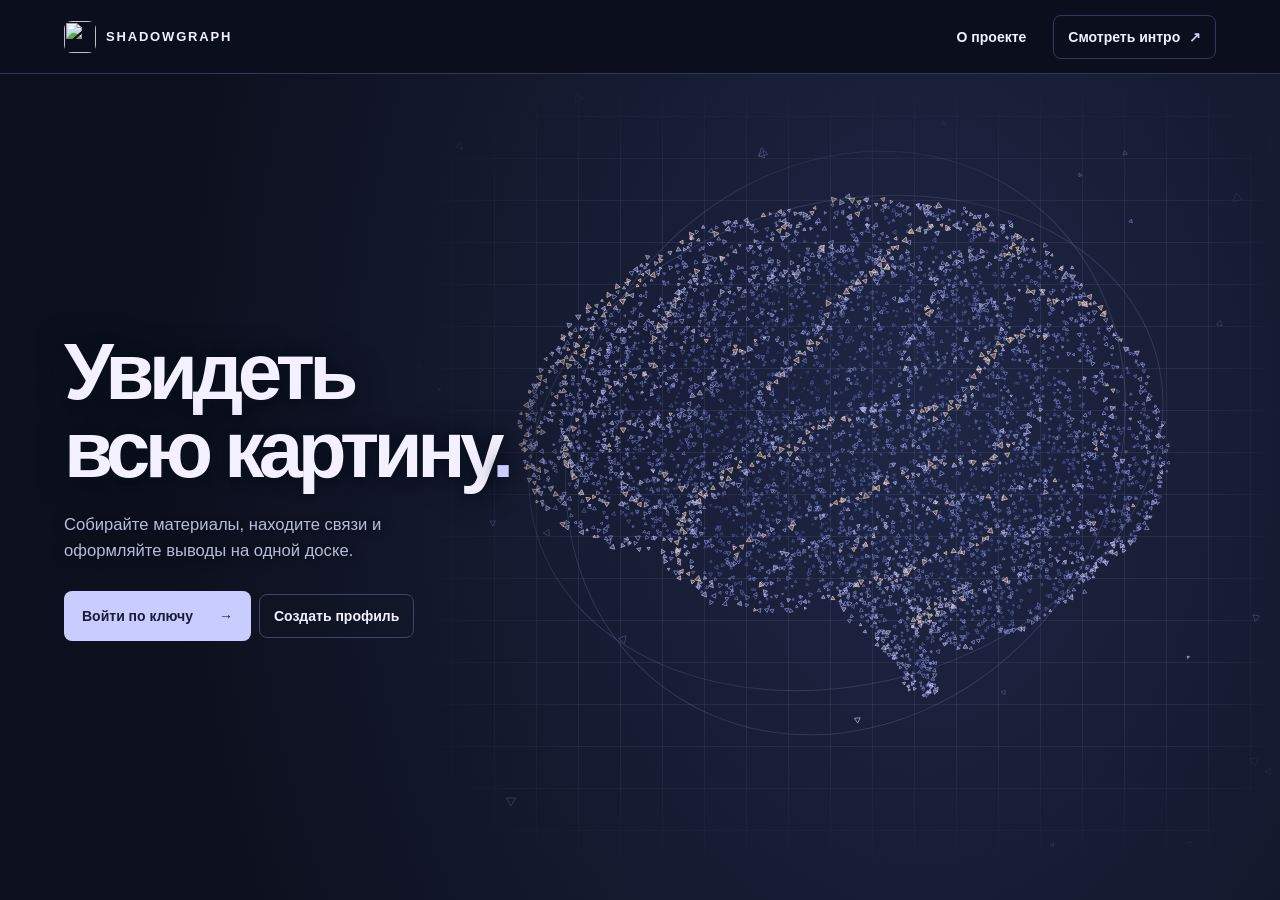
==== index.html @ a994e1e4 "Release SHADOWGRAPH 7.0.47" ====
<!doctype html>
<html lang="ru"><head><meta charset="utf-8"><meta name="viewport" content="width=device-width,initial-scale=1"><meta name="theme-color" content="#080b11"><title>SHADOWGRAPH — Investigation Workspace</title><meta name="description" content="Локальная визуальная OSINT-доска: файлы, граф связей и расследования без ИИ"><style>
500;600&family=Inter:wght@400;500;600;700;800&display=swap');
:root{color-scheme:dark;font-family:Inter,system-ui,sans-serif;background:#080b11;color:#e7ebf4}*{box-sizing:border-box}body{margin:0}button,input,textarea,select{font:inherit}button{cursor:pointer}button:disabled{opacity:.4;cursor:default}button:focus-visible,input:focus-visible,textarea:focus-visible{outline:2px solid #a985ff;outline-offset:2px}.app{height:100dvh;display:grid;grid-template-columns:254px minmax(0,1fr) 290px;grid-template-rows:66px minmax(0,1fr) 32px;overflow:hidden}.top{grid-column:1/-1;background:#0d111a;border-bottom:1px solid #222a3a;display:flex;align-items:center;padding:0 22px;gap:24px}.logo{display:flex;align-items:center;gap:10px;min-width:230px}.mark{width:31px;height:31px;border:1px solid #9768f1;border-radius:8px;display:grid;place-items:center;color:#b08aff;background:#231936;font-size:20px}.brand{font-size:15px;letter-spacing:.16em;font-weight:800}.subbrand{font:9px 'IBM Plex Mono';letter-spacing:.18em;color:#77869b}.topmid{display:flex;align-items:center;gap:12px;min-width:0;flex:1}.crumb{font:11px 'IBM Plex Mono';color:#7b899f}.casename{font-size:13px;font-weight:700;white-space:nowrap;overflow:hidden;text-overflow:ellipsis}.topright{display:flex;align-items:center;gap:8px}.tag{font:10px 'IBM Plex Mono';border:1px solid #2c3649;border-radius:4px;padding:6px 9px;color:#8797ad}.tag.live{color:#86e4ae;border-color:#275442;background:#10241c}.btn{background:#1b2130;border:1px solid #333d51;border-radius:7px;color:#dfe5f1;padding:9px 12px;font-weight:600;font-size:12px;display:inline-flex;gap:8px;align-items:center;justify-content:center}.btn:hover{background:#272f43}.btn.primary{background:#8058dc;border-color:#9d7af1;color:white}.btn.primary:hover{background:#9068ef}.btn.ghost{border-color:transparent;background:transparent;color:#90a0b7}.btn.danger{color:#f5969b}.sidebar,.inspector{background:#0e121b;overflow:auto;min-height:0}.sidebar{border-right:1px solid #222a3a}.inspector{border-left:1px solid #222a3a}.section{padding:20px 16px;border-bottom:1px solid #202736}.label{font:10px 'IBM Plex Mono';letter-spacing:.14em;color:#6e819a;margin-bottom:14px;display:flex;justify-content:space-between;align-items:center}.case-item{width:100%;text-align:left;background:#181d2a;border:1px solid #41406b;border-radius:8px;padding:12px;color:#e7e9f7}.case-item strong{display:block;font-size:12px;margin-bottom:7px}.muted{color:#7b899e;font-size:11px}.row{display:flex;align-items:center;gap:8px}.spread{justify-content:space-between}.sideact{width:100%;display:flex;align-items:center;gap:11px;padding:11px 10px;border:0;background:transparent;color:#a9b6c9;text-align:left;border-radius:7px;font-size:12px}.sideact:hover,.sideact.active{background:#1c2130;color:#e4ddff}.sideact .ico{font-size:16px;width:22px;text-align:center;color:#9b7ce5}.statgrid{display:grid;grid-template-columns:1fr 1fr;gap:9px}.stat{background:#161b26;border:1px solid #283144;border-radius:7px;padding:13px}.stat b{font:700 23px 'IBM Plex Mono';color:#e6e9fa}.stat span{display:block;font:10px 'IBM Plex Mono';color:#7c8da5;margin-top:4px}.footnote{font-size:11px;line-height:1.6;color:#687991}.workspace{position:relative;min-width:0;background:#090c13;overflow:hidden}.gridbg{position:absolute;inset:0;background:#090909;background-size:30px 30px;opacity:.64;pointer-events:none}.canvasbar{position:absolute;z-index:5;top:18px;left:18px;right:18px;display:flex;align-items:center;justify-content:space-between;pointer-events:none}.canvasbar>*{pointer-events:auto}.toolbar{display:flex;align-items:center;gap:5px;border:1px solid #343b50;border-radius:9px;background:#121722ee;padding:5px;box-shadow:0 8px 30px #0006}.tool{color:#a8b6cd;border:0;border-radius:6px;padding:8px 10px;background:transparent;font-size:12px}.tool.active,.tool:hover{background:#33264e;color:#cdafff}.canvas{position:absolute;inset:0;touch-action:none;cursor:grab}.canvas.dragging{cursor:grabbing}svg#graph{width:100%;height:100%;overflow:hidden;display:block}.edge{fill:none;stroke:#6f56b8;stroke-width:1.7;opacity:.78}.edge.selected{stroke:#d5b1ff;stroke-width:2.8}.edgehit{fill:none;stroke:transparent;stroke-width:17;cursor:pointer}.node rect.body{fill:#171d2b;stroke:#424f67;stroke-width:1.3}.node.selected rect.body{stroke:#ae82fa;stroke-width:2.4;filter:drop-shadow(0 0 9px #7545bb70)}.node{cursor:move}.node .nodetitle{font:600 12px Inter;fill:#ecf0fb}.node .nodedetail{font:10px 'IBM Plex Mono';fill:#8797ad}.node .type{font:9px 'IBM Plex Mono';fill:#c4a9ff;letter-spacing:.08em}.node .port{fill:#8b6ad0;stroke:#d1bcff;stroke-width:1.5;cursor:crosshair}.bottomtools{position:absolute;z-index:5;bottom:18px;left:18px;right:18px;display:flex;justify-content:space-between;align-items:center;pointer-events:none}.bottomtools>*{pointer-events:auto}.hint{border:1px solid #293246;background:#101622de;border-radius:6px;padding:10px 12px;font:10px 'IBM Plex Mono';color:#74869f}.inspecttitle{font-weight:700;font-size:14px;margin:0 0 5px}.field{margin:14px 0}.field label{display:block;font:10px 'IBM Plex Mono';color:#8495ad;text-transform:uppercase;letter-spacing:.08em;margin-bottom:7px}.input{width:100%;background:#141a26;border:1px solid #303a4e;border-radius:6px;padding:10px;color:#e1e8f7;font-size:12px;outline:none}.input:focus{border-color:#966de8}textarea.input{resize:vertical;min-height:92px}.inshead{padding:22px 18px;border-bottom:1px solid #242c3b}.insbody{padding:18px}.property{padding:11px 0;border-bottom:1px solid #222b3b;font-size:11px;display:flex;justify-content:space-between;gap:9px}.property span:first-child{color:#8192aa}.property span:last-child{text-align:right;color:#dce4f4;word-break:break-all}.preview{max-width:100%;max-height:210px;border-radius:8px;object-fit:contain;border:1px solid #38435a;margin-top:10px}.footer{grid-column:1/-1;background:#0c111a;border-top:1px solid #222a3a;padding:8px 17px;font:10px 'IBM Plex Mono';color:#697b94;display:flex;justify-content:space-between}.dot{display:inline-block;width:7px;height:7px;background:#54cc91;border-radius:50%;margin-right:8px}.modalbg{position:fixed;z-index:20;inset:0;background:#000a;display:grid;place-items:center;padding:20px}.modal{background:#111724;border:1px solid #414a63;border-radius:14px;width:min(520px,100%);max-height:90vh;overflow:auto;padding:25px;box-shadow:0 25px 90px #000b}.modal h2{margin:0 0 9px;font-size:20px}.modal p{font-size:12px;line-height:1.65;color:#98a9be}.modalactions{display:flex;justify-content:flex-end;gap:8px;margin-top:18px}.hidden{display:none!important}.uploadzone{border:1px dashed #69549b;border-radius:9px;padding:28px;text-align:center;background:#19172a;cursor:pointer}.uploadzone:hover{background:#241d3a}.uploadzone b{display:block;font-size:14px}.uploadzone small{display:block;margin-top:9px;color:#98a1b6}.toast{position:fixed;bottom:45px;left:50%;transform:translateX(-50%);z-index:30;background:#202d34;border:1px solid #3c695e;color:#d9fce9;padding:12px 20px;border-radius:8px;font-size:12px;box-shadow:0 10px 30px #0009}.emptyhint{position:absolute;top:50%;left:50%;transform:translate(-50%,-50%);text-align:center;color:#718199;pointer-events:none}.emptyhint strong{display:block;color:#c8d2e3;font-size:18px;margin-bottom:9px}.emptyhint p{font-size:12px;line-height:1.7}.filelist{display:flex;flex-direction:column;gap:6px;margin-top:8px}.filechip{font:10px 'IBM Plex Mono';color:#a5b4c8;padding:8px;background:#161c28;border:1px solid #2b3446;border-radius:5px;overflow:hidden;text-overflow:ellipsis;white-space:nowrap}.divider{height:1px;background:#293144;margin:17px 0}@media(max-width:1120px){.app{grid-template-columns:208px minmax(0,1fr) 250px}.logo{min-width:180px}.top{gap:9px;padding:0 12px}.tag{display:none}}@media(max-width:790px){.app{grid-template-columns:0 minmax(0,1fr);grid-template-rows:58px minmax(0,1fr) 28px}.sidebar{display:none}.inspector{position:absolute;z-index:9;right:0;top:58px;bottom:28px;width:min(315px,87vw);box-shadow:-10px 0 35px #0008}.inspector.collapsed{display:none}.logo{min-width:auto}.subbrand,.crumb{display:none}.brand{font-size:12px}.topright .btn:not(.primary){display:none}.canvasbar{top:9px;left:9px;right:9px}.tool{padding:7px}.hint{display:none}}

:root{font-family:Inter,'Segoe UI',sans-serif;background:#0b0e14}.app{grid-template-columns:242px minmax(0,1fr) 290px;grid-template-rows:76px minmax(0,1fr) 32px}.top{background:#10141d;padding:0 20px}.mark{background:#090909;color:white;border:0;width:37px;height:37px}.brand{letter-spacing:.12em;font-size:14px}.subbrand{font-size:8px;margin-top:5px}.logo{min-width:222px}.topmid{flex-wrap:wrap;gap:6px 12px}.crumb{display:none}.casename{max-width:240px}.search{max-width:220px;margin-left:auto;background:#0b0e16!important;border-radius:9px!important}.sidebar,.inspector{background:#10141d}.section{padding:19px 16px}.case-item{background:#090909;border-color:#4c3c6c;padding:15px 12px}.sideact{padding:12px 10px}.sideact.active{border-left:2px solid #ac89fa;background:#231e35}.label{font-size:9px;letter-spacing:.12em;color:#919eb4}.stat{background:#151b26;border-color:#283042}.stat b{font-size:24px}.stat span{font-size:9px}.btn{border-radius:8px;min-height:36px}.btn.primary{background:#9871ee;border-color:#ae8bf6;color:#100b1b}.btn.primary:hover{background:#b18afb}.gridbg{background:#090909;background-size:24px 24px}.workspace{background:#090909}.toolbar{border-color:#343647;background:#131824f5;border-radius:10px}.canvasbar{top:20px}.canvasbar>.toolbar:last-child{display:none}.node rect.body{fill:#171e2b;stroke-width:1.5}.node.selected rect.body{fill:#262038;stroke-width:3!important}.inshead{padding-top:24px}.insbody h3{font-size:17px;line-height:1.5;margin:9px 0}.footnote{color:#98a6ba;line-height:1.8}.input{background:#151b27;padding:11px;border-radius:8px}.modal{width:min(650px,100%);padding:28px;border-color:#454059;background:#090909}.modal h2{font-size:25px;letter-spacing:-.03em}.eyebrow{font:10px 'IBM Plex Mono',monospace;letter-spacing:.15em;color:#b294ef;margin-bottom:12px}.uploadzone{width:100%;color:#e8e2ff}.queueitem{display:flex;gap:12px;align-items:center;padding:12px;background:#171e2b;border:1px solid #30384b;border-radius:8px;margin-top:8px;font-size:12px}.queueitem>div{flex:1;min-width:0}.queueitem b{display:block;overflow:hidden;text-overflow:ellipsis;white-space:nowrap}.queueitem small{display:block;color:#8e9db3;margin-top:6px}.queueitem label{white-space:nowrap;font-size:11px}.checkline{display:flex;align-items:center;gap:10px;font-size:12px;color:#c2cbdb;padding:10px 0;line-height:1.5;overflow-wrap:anywhere}input[type=checkbox]{accent-color:#a17aed;width:16px;height:16px;flex-shrink:0}input[type=color]{width:100%;height:36px;background:#161b28;border:1px solid #394356;border-radius:6px;cursor:pointer}.sourcepreview{font:11px/1.7 monospace;white-space:pre-wrap;overflow-wrap:anywhere;max-height:240px;overflow:auto;background:#0c1018;padding:12px;border-radius:7px;color:#9eafc8}.hint{font-size:9px}.tag.live{font-size:8px}.emptyhint strong{font-size:23px;letter-spacing:-.04em}.emptyhint p{font-size:13px;line-height:1.9}.footer{font-size:9px}.toast{max-width:90vw}.modalbg{backdrop-filter:blur(5px)}
@media(max-width:1250px){.app{grid-template-columns:210px minmax(0,1fr) 250px}.logo{min-width:195px}.search{max-width:170px}.canvasbar .tool{font-size:11px;padding:8px}.top{gap:12px}}
@media(max-width:1000px){.app{grid-template-columns:185px minmax(0,1fr) 235px}.search{max-width:145px}.topmid .casename{display:none}.logo{min-width:170px}.topright{gap:4px}.canvasbar .toolbar{flex-wrap:wrap;max-width:100%}.canvasbar .tool{font-size:10px;padding:7px}.hint{display:none}}
@media(max-width:790px){.app{grid-template-columns:0 minmax(0,1fr);grid-template-rows:66px minmax(0,1fr) 28px}.inspector{top:66px}.logo{min-width:0}.search{max-width:140px}.topmid{justify-content:flex-end}.brand{font-size:11px}.top{padding:0 10px;gap:8px}.mark{display:none}.topright .btn.primary{font-size:10px;padding:8px}.canvasbar{left:10px;right:10px;top:12px}.inspector:not(.collapsed){max-width:250px}.modal{padding:22px}.tag.live{display:none}}
.workspace{grid-column:2;grid-row:2}.mobile-settings{display:none}
#groupLayer rect{pointer-events:none}.node .nodetitle{letter-spacing:0}.node.selected rect.body{filter:drop-shadow(0 0 10px #8d6cdb55)}.edge{stroke-linejoin:round;stroke-linecap:round}.node:hover rect.body{stroke-width:2.1}.canvasbar .toolbar{box-shadow:0 6px 24px #0004}
.layout-choices{display:grid;grid-template-columns:1fr 1fr;gap:14px;margin:22px 0}.layout-choice{position:relative;display:flex;flex-direction:column;gap:10px;padding:17px;border:1px solid #3b4057;background:#161d2a;border-radius:12px;cursor:pointer}.layout-choice:has(input:checked){border-color:#b497f4;background:#252035;box-shadow:0 0 0 1px #9e77e9}.layout-choice input{position:absolute;right:12px;top:12px;accent-color:#ae8eef}.layout-choice b{font-size:13px}.layout-choice small{font-size:11px;line-height:1.6;color:#9cabc2}.layout-mini{display:grid;grid-template-columns:1fr 1fr;gap:10px;height:85px;padding:12px;max-width:160px}.layout-mini.boxed{border:1px solid #71638a;border-radius:10px;background:#182436}.layout-mini i{border:1px solid #967fba;border-left:3px solid #9b81df;background:#282840;border-radius:4px}.edgehit{stroke-width:10!important}.node rect.body{filter:drop-shadow(0 4px 6px #0003)}@media(max-width:480px){.layout-choices{grid-template-columns:1fr}.layout-mini{height:62px}}
.routing-status{font-size:10px;color:#8d9ab0;padding:5px;white-space:nowrap}.routing-status:empty{display:none}
.edge-palette{display:flex;gap:10px;margin:16px 0}.edge-palette button{width:34px;height:34px;background:var(--edge-color);border:2px solid #d9e0fa55;border-radius:50%}.identity-panel{padding:14px;background:#171d2b;border:1px solid #344055;border-radius:9px;margin-bottom:18px}.identity-panel b{font-size:15px;color:#dbd0ff}.identity-panel .label{margin-bottom:12px}
.inspector.collapsed{display:none}.app:has(.inspector.collapsed){grid-template-columns:242px minmax(0,1fr) 0}.app.graph-expanded{grid-template-columns:0 minmax(0,1fr) 0}.graph-expanded .sidebar{display:none}.graph-expanded .inspector:not(.collapsed){position:absolute;right:0;top:76px;bottom:32px;width:290px;z-index:9;box-shadow:-10px 0 30px #0006}
.app.graph-expanded:has(.inspector.collapsed){grid-template-columns:0 minmax(0,1fr) 0}
@media(max-width:1250px){.app:has(.inspector.collapsed){grid-template-columns:210px minmax(0,1fr) 0}.app.graph-expanded{grid-template-columns:0 minmax(0,1fr) 0}}
@media(max-width:1199px){.app{grid-template-columns:185px minmax(0,1fr) 0}.app:has(.inspector.collapsed){grid-template-columns:185px minmax(0,1fr) 0}.inspector:not(.collapsed){position:absolute;right:0;top:76px;bottom:32px;width:290px;z-index:9;box-shadow:-10px 0 30px #0006}.app.graph-expanded{grid-template-columns:0 minmax(0,1fr) 0}}
@media(max-width:790px){.app,.app:has(.inspector.collapsed){grid-template-columns:0 minmax(0,1fr) 0}.inspector:not(.collapsed),.graph-expanded .inspector:not(.collapsed){top:66px;bottom:28px;width:270px}}
.theme-presets{display:grid;grid-template-columns:repeat(4,1fr);gap:10px;margin:20px 0}.theme-swatch{border:1px solid #42445b;background:#1a2030;color:#dfe7f7;border-radius:8px;padding:10px 6px;font-size:11px}.theme-swatch i{display:block;height:46px;background:var(--swatch);border:1px solid #6e7893;border-radius:5px;margin-bottom:10px}.advanced-menu{display:grid;grid-template-columns:1fr 1fr;gap:10px;margin-top:20px}.advanced-menu .tool{text-align:left;background:#202536;border:1px solid #413652;padding:16px}.advanced-menu .tool:hover{background:#322746}@media(max-width:480px){.theme-presets{grid-template-columns:1fr 1fr}}
.history-entry{border:1px solid #363e50;background:#151b28;border-radius:9px;padding:14px;margin:10px 0;font-size:12px}.history-entry small{display:block;color:#95a4bb;margin:8px 0 12px}.duplicate-row{width:100%;background:#191d2d;border:1px solid #40374f;border-radius:8px;text-align:left;color:#e9e2fb;padding:14px;margin:5px 0}.duplicate-row small{display:block;color:#b49ed2;margin-top:8px}.ocr-text{min-height:150px!important}.modal ol{font-size:12px;line-height:1.9}.modal select+select{margin-top:10px}.canvasbar .toolbar{max-height:28vh;overflow:auto}
.layout-select{background:#191d2b;border:1px solid #403950;border-radius:6px;color:#c6b4e8;font-size:11px;padding:7px;max-width:170px}.canvasbar>.toolbar{max-width:100%;gap:3px}.canvasbar{align-items:flex-start}.canvasbar .tool{min-height:30px}@media(max-width:790px){.layout-select{font-size:10px;padding:5px;max-width:145px}}
.analysis-counts{display:flex;flex-wrap:wrap;gap:8px;margin:15px 0}.analysis-counts span{font-size:10px;padding:9px 11px;background:#211e33;border:1px solid #423653;border-radius:6px;color:#bdaddc}.analysis-counts b{color:#e9e0ff;margin-left:6px}
.canvasbar .toolbar{flex-wrap:wrap;max-width:100%}.tool.clear-all{color:#f4a3aa}.tool[hidden]{display:none}.evidence{background:#141b28;border:1px solid #30394b;border-radius:8px;padding:12px;margin:10px 0;font-size:11px;overflow-wrap:anywhere}.evidence small{display:block;line-height:1.8;color:#8d9fb9;margin-top:6px}.evidence blockquote{margin:9px 0 0;padding-left:9px;border-left:2px solid #9670d6;white-space:pre-wrap;color:#c2cede}.evidence-list .label{margin-top:16px}
@media(max-width:790px){.mobile-settings{display:inline-block}.canvasbar{z-index:10;pointer-events:none}.canvasbar .toolbar{max-width:100%}.topright #exportBtn{display:inline-flex!important;font-size:0;padding:8px}.topright #exportBtn:after{content:'↧';font-size:17px}.search{max-width:100px}.topmid{flex:1}.inspector{padding-top:65px}.canvasbar .tool{font-size:10px;padding:6px}.inspector.collapsed{display:none}}
@media(max-width:480px){.search{max-width:85px}.topright .btn.primary{max-width:100px}.footer span:last-child{max-width:45%;overflow:hidden;white-space:nowrap}.queueitem{gap:7px;padding:9px}}

.app.entry-locked{visibility:hidden;pointer-events:none}#entryRoot{position:fixed;inset:0;z-index:1000;overflow:auto;background:#fff;color:#0a0a0c;font-family:Inter,Arial,sans-serif}#entryRoot button,#entryRoot input{font:inherit}#entryRoot button{cursor:pointer}#entryRoot button:focus-visible,#entryRoot input:focus-visible{outline:2px solid #536b8d;outline-offset:4px}#entryRoot button:disabled{cursor:default;opacity:.45}.cinematic-intro{height:100dvh;min-height:530px;position:relative;overflow:hidden;background:#0a0a0c}.intro-video{position:absolute;inset:0;width:100%;height:100%;object-fit:cover;filter:grayscale(.6) contrast(1.25)}.intro-mask{position:absolute;inset:0;width:100%;height:100%}.intro-letter{font-family:SGStencil,'Arial Black',sans-serif;font-size:280px;letter-spacing:-13px}.intro-letter.second{font-size:315px;letter-spacing:-10px}.intro-topline,.intro-bottom,.intro-caption{position:absolute;left:3vw;right:3vw;display:flex;justify-content:space-between;color:#0a0a0c;z-index:2}.intro-topline{top:28px;padding-bottom:15px;border-bottom:1px solid #0a0a0c;font:10px monospace;letter-spacing:.1em}.intro-caption{bottom:100px;align-items:end;font-size:12px;font-weight:600;line-height:1.6}.intro-caption button{border:0;border-bottom:1px solid #0a0a0c;background:#fff;padding:6px 0;font-size:12px}.intro-bottom{bottom:30px;font:10px monospace;letter-spacing:.1em}.intro-progress{position:absolute;bottom:0;height:4px;left:0;right:0;background:#e6e6e6}.intro-progress i{display:block;width:100%;height:100%;background:#0a0a0c;transform:scaleX(0);transform-origin:left}.access-page{min-height:100dvh;display:flex;flex-direction:column;padding:0 4vw}.access-header{display:flex;align-items:center;justify-content:space-between;gap:20px;padding:26px 0;border-bottom:1px solid #0a0a0c}.access-header strong{font-size:20px;letter-spacing:-.04em}.access-header span,.access-header button{font:10px monospace;letter-spacing:.08em}.access-header button{border:0;background:transparent;padding:10px}.access-body{display:grid;grid-template-columns:minmax(0,1.15fr) minmax(360px,.85fr);gap:7vw;flex:1;padding:55px 0}.access-kicker{font:10px/1.5 monospace;letter-spacing:.12em;margin:0 0 22px}.access-manifesto h1{font-size:clamp(60px,6.5vw,108px);font-weight:800;line-height:.98;letter-spacing:-.065em;margin:15px 0 35px}.access-manifesto h1 span{color:#818186}.access-film{position:relative;width:100%;height:165px;overflow:hidden;background:#0a0a0c}.access-film video{width:100%;height:100%;object-fit:cover;filter:grayscale(1);opacity:.85}.access-film span{position:absolute;bottom:14px;left:16px;color:white;font:9px monospace;letter-spacing:.13em}.access-form-area{max-width:440px;padding:0 0 0 1vw}.access-tabs{display:flex;border-bottom:1px solid #d6d6d7;margin-bottom:35px;gap:30px}.access-tabs button{border:0;background:none;font-size:12px;padding:10px 0 16px;color:#85858a}.access-tabs .active{color:#0a0a0c;border-bottom:2px solid #0a0a0c;font-weight:700}.access-form-area h2{font-size:35px;line-height:1.1;letter-spacing:-.055em;margin:12px 0 18px}.access-description{font-size:13px;line-height:1.75;color:#66666e;margin-bottom:25px}.access-form-area label,.key-created>label{font-size:11px;display:block;font-weight:600}.access-form-area input,.key-created>label input{display:block;width:100%;border:0;border-bottom:1px solid #9a9aa0;background:#f5f5f5;border-radius:0;color:#0a0a0c;padding:15px 12px;margin:10px 0 12px;font-size:12px;outline:none}.access-primary{display:block;width:100%;background:#0a0a0c;border:1px solid #0a0a0c;color:white;padding:17px 14px;font-size:12px;text-align:left;font-weight:600}.access-error{font-size:12px;line-height:1.6;color:#a52121;min-height:24px;margin:6px 0 12px}.access-divider{border-top:1px solid #dedede;margin:29px 0 20px;position:relative;text-align:center}.access-divider span{position:relative;top:-9px;background:white;padding:0 12px;font-size:10px;color:#8b8b92}.access-providers{display:grid;grid-template-columns:repeat(3,1fr);gap:8px}.access-providers button{display:flex;flex-direction:column;align-items:start;gap:8px;background:white;border:1px solid #d5d5d8;padding:13px 11px;font-size:11px;color:#222}.access-providers b{font-size:19px}.access-providers small{font-size:9px;color:#909099}.access-provider-note,.access-local-note{font-size:10px;line-height:1.8;color:#8a8a92;margin-top:15px}.access-local-note{padding-top:18px;border-top:1px solid #ddd}.access-footer{display:flex;justify-content:space-between;padding:20px 0;border-top:1px solid #0a0a0c;font:9px monospace;letter-spacing:.1em}.key-created{max-width:620px;margin:9vh auto;padding:25px}.key-created h1{font-size:58px;line-height:1.04;letter-spacing:-.065em;margin:20px 0 25px}.key-created>p{font-size:13px;line-height:1.8;color:#72727a}.key-created>label{margin-top:24px}.key-created>label input{font:12px monospace}.key-actions{display:flex;gap:15px;margin:20px 0}.key-actions button{background:white;border:1px solid #aaa;padding:10px 15px;font-size:11px}.key-created .saved-key-confirm{display:flex;align-items:center;gap:10px;margin:24px 0;font-weight:400;font-size:12px}.key-created .saved-key-confirm input{width:16px;height:16px;margin:0;accent-color:#0a0a0c}@media(max-width:900px){.access-header span{display:none}.access-body{gap:35px;grid-template-columns:1fr 1fr}.access-manifesto h1{font-size:65px}.access-film{height:140px}.access-form-area{min-width:0}}@media(max-width:680px){.access-page{padding:0 6vw}.access-header strong{font-size:17px}.access-header{padding:20px 0}.access-body{display:block;padding:28px 0}.access-manifesto .access-kicker{margin-bottom:10px}.access-manifesto h1{font-size:44px;margin:0 0 25px}.access-film{height:95px;margin-bottom:30px}.access-manifesto h1 br{display:none}.access-manifesto h1{line-height:1.06}.access-form-area{max-width:none;padding:0}.access-form-area h2{font-size:31px}.access-tabs{margin-bottom:23px}.access-footer span:last-child{display:none}.intro-topline{font-size:8px}.intro-topline span:last-child{display:none}.intro-caption{font-size:10px}.intro-bottom{font-size:8px}.intro-mask{width:150%;max-width:none;left:-25%}.key-created{margin-top:3vh}.key-created h1{font-size:43px}}@media(prefers-reduced-motion:reduce){.intro-video,.access-film video{display:none}}

#entryRoot button{color:inherit}#entryRoot .access-primary{color:#fff}

@media(max-width:680px){.access-manifesto h1 br{display:initial}.access-manifesto h1{font-size:42px;line-height:1.08}}

@media(max-width:680px){.intro-mask{width:100%;left:0}}
.topright .logout-button{display:inline-flex!important;color:#dce5f2;white-space:nowrap;border-color:#495269}.topright .logout-button:hover{border-color:#a78bfa;background:#272338}@media(max-width:790px){.topright .logout-button{padding:8px;font-size:11px}.topright #uploadTop{font-size:0!important;width:36px;padding:8px}.topright #uploadTop:after{content:'＋';font-size:18px}.topmid .search{max-width:70px}}
@media(max-width:790px){.inspector:not(.collapsed){z-index:15}}
@media(max-width:790px){.app .inspector:not(.collapsed){z-index:15}}

.chatgpt-signin{display:block;margin:12px 0 22px;color:#111;font-size:12px;text-underline-offset:4px}

</style><link rel="icon" type="image/svg+xml" sizes="any" href="./favicon.svg?v=5.9"><link rel="icon" type="image/png" sizes="32x32" href="./favicon-32.png?v=5.9"><link rel="icon" type="image/png" sizes="16x16" href="./favicon-16.png?v=5.9"><link rel="shortcut icon" href="./favicon.ico?v=5.9"><link rel="apple-touch-icon" sizes="180x180" href="./apple-touch-icon.png?v=5.9"><link rel="manifest" href="./site.webmanifest?v=5.9"><meta name="application-name" content="SHADOWGRAPH"><meta name="referrer" content="no-referrer"><meta http-equiv="Content-Security-Policy" content="default-src 'self' data: blob:; script-src 'self' 'sha256-cvScKeyup0pOeaKS90ZWgl177fAzXdX7RMbRzuIWYp8=' 'wasm-unsafe-eval'; style-src 'self' 'unsafe-inline'; img-src 'self' data: blob: https://tiles.openfreemap.org; media-src 'self' data: blob:; connect-src 'self' data: blob: https://tiles.openfreemap.org; worker-src 'self' blob:; object-src 'none'; base-uri 'self'; form-action 'self'; frame-src 'none'"><style>@font-face{font-family:Inter;src:url('./public/vendor/report/NotoSans-Regular.ttf') format('truetype');font-weight:100 500;font-display:swap}@font-face{font-family:Inter;src:url('./public/vendor/report/NotoSans-Bold.ttf') format('truetype');font-weight:600 900;font-display:swap}
:root{--sg-accent67:#a995e8;--sg-bg67:#09090b;--sg-surface67:#111114;--sg-raised67:#17171c;--sg-border67:#2b2b32;--sg-text67:#eeedf2;--sg-muted67:#96949f}
.app .label,.app .footer,.app .hint,.app .subbrand,.app .filechip,.app text.type{font-family:ui-monospace,Consolas,monospace!important}.app .top #logoutTop{display:none!important}
body[data-theme67=graphite]{--sg-bg67:#151619;--sg-surface67:#1b1c20;--sg-raised67:#222329;--sg-border67:#35363e}
body.home67 .app,body.home67 #panelDock65{display:none!important}
#homeRoot67[hidden]{display:none!important}
#homeRoot67{position:fixed;inset:0;z-index:12;display:grid;grid-template-columns:222px minmax(0,1fr);background:var(--sg-bg67);color:var(--sg-text67);font:13px Inter,system-ui,-apple-system,BlinkMacSystemFont,"Segoe UI",sans-serif;overflow:hidden}
#homeRoot67 button,.sg-settings-wrap67 button{font-family:inherit;cursor:pointer}
#homeRoot67 button:focus-visible,.sg-settings-wrap67 button:focus-visible,.sg-popover67 button:focus-visible{outline:2px solid var(--sg-accent67);outline-offset:3px}
.sg-home-side67{display:flex;flex-direction:column;border-right:1px solid var(--sg-border67);background:#070709;min-height:0}
.sg-home-brand67{display:flex;gap:11px;align-items:center;min-height:82px;padding:18px 20px;border:0;border-bottom:1px solid #232329;background:none;text-align:left;color:#fff}
.sg-home-brand67 img{width:35px;height:35px;border-radius:9px}.sg-home-brand67 b{font-size:12px;letter-spacing:1.2px}.sg-home-brand67 small{display:block;color:#777682;font-size:7px;letter-spacing:1.7px;margin-top:6px}
.sg-home-side67 nav{padding:24px 13px;display:flex;flex-direction:column;gap:6px;overflow:auto}
.sg-home-side67 nav>button{display:flex;align-items:center;gap:13px;padding:13px 14px;min-height:44px;border:1px solid transparent;border-radius:9px;background:none;color:#a6a3af;text-align:left;font-size:12px}
.sg-home-side67 nav>button>span{font-size:18px;width:20px;color:#96909f}.sg-home-side67 nav>button.active{background:color-mix(in srgb,var(--sg-accent67) 14%,#101014);color:#eee8ff;border-color:color-mix(in srgb,var(--sg-accent67) 28%,#15151a)}
.sg-home-side67 nav>button:hover{background:#18181e;color:#fff}.sg-home-side67 nav>button.active>span{color:var(--sg-accent67)}.sg-nav-divider67{height:1px;background:#24242b;margin:14px 5px}
.sg-home-side-bottom67{margin-top:auto;padding:14px;border-top:1px solid #232329}.sg-home-side-bottom67 .sg-user67{width:100%;background:#151519;border:1px solid #24242a;padding:11px;text-align:left}.sg-home-side-bottom67 .sg-user67 span small{display:block;color:#7b7887;font-size:10px;margin-top:4px}
.sg-home-main67{min-width:0;min-height:0;display:flex;flex-direction:column}.sg-home-top67{height:82px;min-height:82px;padding:16px 34px;display:flex;align-items:center;justify-content:space-between;gap:24px;border-bottom:1px solid var(--sg-border67);background:var(--sg-bg67)}
.sg-search67{display:flex;align-items:center;gap:10px;max-width:460px;width:43%;padding:11px 14px;border:1px solid var(--sg-border67);border-radius:9px;color:#86828e;background:var(--sg-surface67)}.sg-search67>span{font-size:22px;line-height:18px}.sg-search67 input{min-width:0;width:100%;border:0;background:none;color:#eceaf2;font-size:12px;outline:none}
.sg-user67{display:inline-flex;gap:10px;align-items:center;color:#e8e5ef;background:transparent;border:1px solid transparent;border-radius:9px;padding:6px 9px;font-size:12px;max-width:230px}.sg-user67>span:not(.sg-avatar67){overflow:hidden;text-overflow:ellipsis;white-space:nowrap}.sg-user67>i{font-style:normal;color:#86818e;margin-left:6px}.sg-user67:hover{background:#202025;border-color:#39363f}
.sg-avatar67{width:32px;height:32px;min-width:32px;border-radius:50%;display:inline-flex;align-items:center;justify-content:center;background:color-mix(in srgb,var(--sg-accent67) 27%,#23212a);border:1px solid color-mix(in srgb,var(--sg-accent67) 45%,#34313d);color:#f4f1ff;font-size:11px;font-weight:700;letter-spacing:.4px;object-fit:cover}.sg-avatar67.large{width:73px;height:73px;font-size:22px;border-radius:18px}
.sg-home-content67{padding:38px 38px 70px;overflow:auto;flex:1;scrollbar-color:#37353f transparent}.sg-title67{display:flex;align-items:center;justify-content:space-between;gap:26px;margin-bottom:28px}.sg-title67 h1{font-size:clamp(25px,2.5vw,35px);letter-spacing:-1.1px;margin:9px 0 10px;font-weight:650;line-height:1.2}.sg-title67 p{color:#9c98a6;font-size:12px;line-height:1.7;margin:0}.sg-kicker67{font-size:8px;letter-spacing:1.8px;color:var(--sg-accent67);font-weight:600}
#homeRoot67 .btn,.sg-settings-wrap67 .btn,.sg-create-modal67 .btn{font-size:12px;min-height:39px;padding:10px 15px;border-radius:8px;border:1px solid #3b3743;background:#1c1a22;color:#e4dfeb;white-space:nowrap}#homeRoot67 .btn.primary,.sg-settings-wrap67 .btn.primary,.sg-create-modal67 .btn.primary{background:var(--sg-accent67);border-color:var(--sg-accent67);color:#16111e;font-weight:650}#homeRoot67 .btn:hover,.sg-settings-wrap67 .btn:hover{filter:brightness(1.14)}
.sg-welcome67{position:relative;display:flex;align-items:center;justify-content:space-between;min-height:205px;padding:32px 35px;border:1px solid #34303d;background:var(--sg-surface67);border-radius:14px;margin:12px 0 24px;overflow:hidden}.sg-welcome67>div{position:relative;z-index:1;max-width:620px;padding-right:180px}.sg-welcome67 h2{font-size:26px;letter-spacing:-.7px;line-height:1.25;margin:14px 0 10px}.sg-welcome67 p{color:#a6a0b0;line-height:1.8;max-width:550px;font-size:12px}.sg-link67{border:0;background:none;padding:12px 0 0;color:var(--sg-accent67);font-size:12px}.sg-mascot67{width:205px;height:205px;object-fit:contain;position:absolute;right:36px;bottom:-4px;animation:watcherFloat67 6s ease-in-out infinite}
.sg-stats67{display:grid;grid-template-columns:repeat(4,minmax(0,1fr));border:1px solid var(--sg-border67);border-radius:12px;overflow:hidden;margin:0 0 34px;background:var(--sg-surface67)}.sg-stats67>div{padding:23px 26px;border-right:1px solid var(--sg-border67)}.sg-stats67>div:last-child{border:0}.sg-stats67 b{font-size:26px;font-weight:600;display:block;line-height:1.1}.sg-stats67 span{font-size:10px;color:#96919f;display:block;margin-top:9px}.sg-stats67 b>span{font:inherit;color:inherit;margin:0}
.sg-section-title67{display:flex;justify-content:space-between;align-items:center;margin:0 0 18px;gap:15px}.sg-section-title67 h2{font-size:15px;font-weight:600;margin:0}.sg-section-title67 select{width:auto;min-width:160px;max-width:220px;font-size:11px;padding:8px 10px}
.sg-project-grid67{display:grid;grid-template-columns:repeat(3,minmax(0,1fr));gap:20px}.sg-project67{position:relative;border:1px solid #2c2933;border-radius:12px;background:var(--sg-surface67);overflow:hidden;transition:border-color .18s,transform .18s}.sg-project67:hover{border-color:#655674;transform:translateY(-2px)}.sg-project-open67{display:block;width:100%;border:0;padding:0;text-align:left;color:#eee;background:none}.sg-preview67{height:157px;border-bottom:1px solid #25232c;background:#0b0b0e;display:flex;align-items:center;justify-content:center;overflow:hidden}.sg-preview67 svg{width:100%;height:100%;max-width:360px}.sg-project-info67{padding:20px}.sg-project-kind67{font-size:7px;color:#7b7486;letter-spacing:1.7px}.sg-project-info67 h3{font-size:14px;font-weight:600;margin:10px 0 15px;overflow:hidden;text-overflow:ellipsis;white-space:nowrap}.sg-project-info67>small{display:block;font-size:9px;color:#76717e;margin-top:22px}.sg-project-counts67{display:flex;gap:16px;flex-wrap:wrap;color:#a6a0af;font-size:10px}
.sg-project-menu67{position:absolute;top:10px;right:10px;border:1px solid #33303a;border-radius:7px;background:#121116e8;color:#c6c0d0;min-width:29px;height:29px;line-height:13px;font-size:21px}.sg-favorite67{position:absolute;top:16px;left:15px;color:#c2aedf;font-size:12px}.sg-thumb-empty67{text-align:center;color:#5b5565}.sg-thumb-empty67>span{display:block;width:30px;height:30px;line-height:27px;border:1px dashed #37303f;border-radius:7px;margin:0 auto 10px;font-size:21px}.sg-thumb-empty67>small{font-size:9px}
.sg-create-tile67{display:flex;flex-direction:column;align-items:center;justify-content:center;gap:13px;min-height:274px;border:1px dashed #3b3448;border-radius:12px;color:#cfc6dd;background:#100e15}.sg-create-tile67:hover{border-color:var(--sg-accent67);background:#19151f}.sg-create-tile67>span{font-size:27px;color:var(--sg-accent67)}.sg-create-tile67 b{font-size:13px}.sg-create-tile67 small{font-size:10px;color:#80758e}.sg-empty-message67{font-size:12px;color:#8c839a;line-height:1.8;margin:24px 0}
.sg-home-footer67{min-height:40px;display:flex;align-items:center;justify-content:space-between;padding:10px 36px;border-top:1px solid #222029;font-size:8px;letter-spacing:1.4px;color:#726b7e}.sg-home-footer67 button{border:0;background:none;color:#91869f;font-size:9px;letter-spacing:.4px}
.sg-template-grid67{display:grid;grid-template-columns:repeat(3,minmax(0,1fr));gap:22px}.sg-template67{padding:33px 28px;text-align:left;border:1px solid #3b3349;border-radius:14px;background:var(--sg-surface67);color:#ece7f4;min-height:280px}.sg-template67>span{font-size:49px;color:var(--sg-accent67);display:block;margin-bottom:30px}.sg-template67 h2{font-size:17px}.sg-template67 p{font-size:12px;color:#9e92ad;line-height:1.8;min-height:45px}.sg-template67 small{color:var(--sg-accent67);display:block;margin-top:25px}
.sg-popover67{position:fixed;z-index:95;min-width:232px;max-width:calc(100vw - 20px);padding:7px;background:#121015;color:#e7e1ee;border:1px solid #44394e;border-radius:11px;box-shadow:0 20px 70px #0009;font:12px Inter,system-ui,sans-serif}.sg-popover67 button{display:flex;align-items:center;gap:12px;width:100%;padding:12px;border:0;border-radius:6px;background:none;color:#c5b9d1;text-align:left;cursor:pointer}.sg-popover67 button:hover{background:#27202f;color:white}.sg-popover67 button>span{width:18px;color:#a491ba}.sg-popover67 #menuLogout67{border-top:1px solid #322939;border-radius:0;margin-top:5px;color:#dc8996}.sg-popover-name67{padding:12px;border-bottom:1px solid #302837;margin-bottom:5px;font-weight:600}.sg-popover-name67 small{display:block;color:#7d6d8c;font-weight:400;font-size:9px;margin-top:6px}
.sg-settings-wrap67{width:min(1020px,calc(100vw - 36px))!important;max-width:1020px!important;max-height:calc(100dvh - 44px)!important;padding:0!important;background:#0d0b10!important;border:1px solid #3c3346!important;border-radius:15px!important;overflow:auto!important;color:#eae3f3}.sg-settings-title67{font-size:15px!important;padding:24px 55px 24px 28px!important;border-bottom:1px solid #302736;margin:0!important}.sg-modal-close67{position:absolute;right:18px;top:20px;border:0;background:none;color:#a396b0;font-size:22px;line-height:24px}.sg-settings-wrap67>.modal-fold65{right:51px;top:22px;width:25px;height:25px;font-size:14px}
.sg-settings67{display:grid;grid-template-columns:225px minmax(0,1fr);min-height:470px}.sg-settings67>aside{border-right:1px solid #302736;background:#0a080c}.sg-settings-person67{display:flex;flex-direction:column;align-items:center;padding:25px 10px 23px;border-bottom:1px solid #302736;gap:9px}.sg-settings-person67 .sg-avatar67{width:47px;height:47px;font-size:15px}.sg-settings-person67 b{font-size:12px;max-width:185px;text-overflow:ellipsis;overflow:hidden;white-space:nowrap}.sg-settings-person67 small{font-size:9px;color:#81738e}.sg-settings67 nav{display:flex;flex-direction:column;gap:6px;padding:18px 12px}.sg-settings67 nav button{display:flex;align-items:center;gap:10px;text-align:left;padding:12px 10px;color:#aa9db8;border:1px solid transparent;background:none;border-radius:8px;font-size:11px}.sg-settings67 nav button span{width:18px;color:#90809e;font-size:17px}.sg-settings67 nav button.active{background:#24202c;border-color:#44384f;color:#f1e9fa}.sg-settings67 main{padding:28px 30px;min-width:0;color:#c5b9d2;font-size:12px;line-height:1.7}.sg-settings67 main h2{color:#f4edf9;font-size:19px;margin:0 0 18px}.sg-settings67 main h3{color:#eee4f7;font-size:13px;margin:22px 0 12px}.sg-settings67 main hr{border:0;border-top:1px solid #33283c;margin:28px 0}.sg-settings-footer67{display:flex;justify-content:flex-end;border-top:1px solid #302736;padding:15px 24px}.sg-settings-footer67 .btn{min-width:100px}
.sg-profile-banner67{position:relative;display:flex;gap:20px;align-items:center;min-height:135px;padding:23px;border:1px solid #46364f;border-radius:12px;background:#18111e;overflow:hidden}.sg-profile-banner67 .sg-avatar67,.sg-profile-banner67>div:not(.sg-profile-grid67){position:relative;z-index:1}.sg-profile-banner67 h2{margin:0 0 7px!important;overflow-wrap:anywhere}.sg-profile-banner67 p{margin:0;color:#a593b6;font-size:11px;max-width:400px;overflow-wrap:anywhere}.sg-profile-grid67{position:absolute;inset:0;background-image:none;border-top:2px solid #594065;opacity:.55}.sg-profile-grid67:before,.sg-profile-grid67:after{content:'';position:absolute;width:100px;height:100px;right:30px;top:45px;border:1px solid #463050;transform:rotate(30deg)}.sg-profile-grid67:after{right:85px;top:-48px;transform:rotate(12deg)}
.sg-field67{display:flex;flex-direction:column;gap:9px;margin:19px 0;font-size:11px;color:#b3a3c2}.sg-field67 .input{width:100%;max-width:100%;box-sizing:border-box;font-size:12px;min-height:41px;padding:11px 13px;border:1px solid #403148;border-radius:7px;background:#16111b;color:#e7ddef;font-family:inherit}.sg-field67 textarea{resize:vertical;min-height:72px}.sg-field67 .input:focus{outline:1px solid var(--sg-accent67);border-color:var(--sg-accent67)}.sg-error67{color:#eb94a5;font-size:11px;line-height:1.6;min-height:15px}.sg-muted67{color:#8c7e9a;font-size:11px;line-height:1.8}.sg-actions67{display:flex;align-items:center;gap:10px;flex-wrap:wrap;margin:22px 0}.sg-file-label67{display:inline-flex;align-items:center;cursor:pointer}.sg-facts67{padding:15px 0 0;margin-top:25px;border-top:1px solid #33273c;font-size:10px;color:#8f7f9d}.sg-facts67 p{display:flex;justify-content:space-between;gap:20px}.sg-facts67 b{color:#c4b5d0;font-weight:500}
.sg-setting67{display:flex;align-items:center;justify-content:space-between;gap:25px;margin:14px 0;padding:18px;border:1px solid #3a2e44;border-radius:9px;background:#151019;font-size:12px}.sg-setting67>span{min-width:0}.sg-setting67 b{display:block;font-size:11px;font-weight:500;color:#dfd2e9}.sg-setting67 small{display:block;color:#9582a2;font-size:10px;margin-top:6px;max-width:420px;line-height:1.65}.sg-setting67 .input{max-width:140px;min-width:100px}.sg-toggle67{appearance:none!important;width:36px!important;height:21px!important;min-width:36px;border:1px solid #66536f;border-radius:20px;background:#35283f;position:relative;cursor:pointer;margin:0!important;padding:0!important}.sg-toggle67:after{content:'';position:absolute;left:3px;top:3px;width:13px;height:13px;border-radius:50%;background:#c7b8d4;transition:transform .18s}.sg-toggle67:checked{background:var(--sg-accent67);border-color:var(--sg-accent67)}.sg-toggle67:checked:after{background:#1f1729;transform:translateX(15px)}
.sg-theme-options67{display:grid;grid-template-columns:1fr 1fr;gap:12px;margin:24px 0}.sg-theme67{display:flex;align-items:center;gap:10px;padding:17px;border:1px solid #3c3047;border-radius:9px;background:#17101d;color:#c9bad5;font-size:12px}.sg-theme67 i{width:18px;height:18px;border:1px solid #62516f;border-radius:50%}.sg-theme67.active{border-color:var(--sg-accent67);color:#f2eafa}.sg-accents67{display:flex;gap:8px;flex-wrap:wrap}.sg-accents67 button{width:22px;height:22px;border:2px solid transparent;border-radius:50%;padding:0}.sg-accents67 button.active{outline:1px solid #e9d9fa;outline-offset:3px}
.sg-policy-tabs67{display:flex;gap:8px;flex-wrap:wrap;margin-bottom:23px}.sg-policy-tabs67 .btn.active{border-color:var(--sg-accent67);color:var(--sg-accent67)}.sg-policy67 p{margin:0 0 20px;line-height:1.9;font-size:12px;color:#b2a1c0}.sg-policy67 a{color:var(--sg-accent67);font-size:11px}
.sg-surface67{padding:24px 26px;border:1px solid var(--sg-border67);background:var(--sg-surface67);border-radius:12px;margin:22px 0;color:#a79ab3;line-height:1.8;font-size:12px}.sg-surface67 h2{font-size:15px;font-weight:600;color:#ece3f5;margin:0 0 19px}.sg-surface67 h3{font-size:19px;margin:12px 0}.sg-two67{display:grid;grid-template-columns:1fr 1fr;gap:20px}.sg-two67 .sg-surface67{margin:0}.sg-bars67{height:165px;display:flex;align-items:flex-end;gap:16px;justify-content:space-around;padding-top:15px}.sg-bars67>div{display:flex;flex-direction:column;align-items:center;justify-content:flex-end;min-width:25px;flex:1;gap:8px}.sg-bars67 i{display:block;background:var(--sg-accent67);width:min(70%,65px);border-radius:4px 4px 0 0;min-height:2px}.sg-bars67 span{font-size:10px;color:#baadca}.sg-bars67 small{font-size:9px;color:#897997}.sg-empty67{border:1px dashed #4b3c59;border-radius:15px;padding:50px;text-align:center;color:#ac99bb}
.sg-create-modal67{width:min(620px,calc(100vw - 40px))!important;padding:30px!important;background:#0f0b14!important;border:1px solid #473451!important;border-radius:16px!important;color:#dfd2e9}.sg-create-heading67{padding-right:23px}.sg-create-heading67>span{float:left;display:flex;align-items:center;justify-content:center;width:46px;height:46px;margin:0 16px 16px 0;border:1px solid #674e7b;background:#201329;color:var(--sg-accent67);border-radius:13px;font-size:27px}.sg-create-heading67 .eyebrow{font-size:8px;padding-top:3px;color:#8c709f;letter-spacing:1.7px}.sg-create-heading67 h2{font-size:22px;line-height:1.2;margin:9px 0 17px;color:#f2e7fa}.sg-create-heading67 p{clear:both;color:#9e88ae;font-size:12px;line-height:1.7}.sg-create-views67{display:grid;grid-template-columns:repeat(3,1fr);gap:10px;margin:25px 0}.sg-create-views67 label{position:relative;text-align:center;cursor:pointer;padding:16px 9px 14px;border:1px solid #3e2c49;border-radius:10px;background:#17101d;display:flex;flex-direction:column;gap:10px}.sg-create-views67 label:has(input:checked){border-color:var(--sg-accent67);background:#24182e}.sg-create-views67 input{position:absolute;opacity:0;width:1px!important;height:1px!important}.sg-create-views67 span{font-size:29px;color:#bca0d3}.sg-create-views67 b{font-weight:500;font-size:10px;color:#cdb9de}.sg-create-views67 label:focus-within{outline:2px solid var(--sg-accent67)}
.app .top #logoutTop{display:none}.app .top #workspaceUser67{flex-shrink:0}.app .top #goHome67{font-size:11px;white-space:nowrap;background:#141017;border-color:#3a2b44;color:#ccb9da;min-height:35px}.app .top .topmid{min-width:0;flex:1}.app .top .casename{max-width:260px;overflow:hidden;text-overflow:ellipsis;white-space:nowrap}.app .top .search{max-width:220px}.app .top .topright{gap:9px}
.app .emptyhint{max-width:490px;width:calc(100% - 50px);pointer-events:auto;z-index:5}.sg-board-mascot67{width:210px;height:210px;object-fit:contain;display:block;margin:0 auto 8px;animation:watcherFloat67 6s ease-in-out infinite}.app .emptyhint strong{font-size:19px;color:#d9cfe4;font-weight:550}.app .emptyhint p{font-size:12px;line-height:1.8;color:#8d7b9d;margin:12px 0 18px}.sg-empty-actions67{display:flex;justify-content:center;gap:10px;flex-wrap:wrap}.sg-empty-actions67 .btn{background:#17111d!important;border:1px solid #4a3459!important;color:#d8c5e7!important;min-height:36px;font-size:11px}.sg-empty-actions67 .btn.primary{background:#b29bd0!important;color:#1e1329!important;border-color:#b29bd0!important}
body.hide-pet67 .sg-board-mascot67,body.hide-pet67 .sg-mascot67{display:none}.hide-pet67 .sg-welcome67>div{padding-right:0}.hide-pet67 .sg-welcome67{min-height:185px}.sg-mobile-nav67{display:none}
body[data-theme67=graphite] .app .top,body[data-theme67=graphite] .app .sidebar,body[data-theme67=graphite] .app .inspector,body[data-theme67=graphite] .app .footer{background:#151519!important}body[data-theme67=graphite] .app .toolbar{background:#18161c!important}
@keyframes watcherFloat67{0%,100%{transform:translateY(0)}50%{transform:translateY(-7px)}}
body[data-motion67=reduced] .sg-mascot67,body[data-motion67=reduced] .sg-board-mascot67{animation:none}body[data-motion67=reduced] *{scroll-behavior:auto!important;transition:none!important}
@media(prefers-reduced-motion:reduce){.sg-mascot67,.sg-board-mascot67{animation:none}.sg-project67{transition:none}}
@media(min-width:1800px){.sg-project-grid67{grid-template-columns:repeat(4,minmax(0,1fr))}.sg-home-content67{padding-left:48px;padding-right:48px}}
@media(max-width:1200px){#homeRoot67{grid-template-columns:195px minmax(0,1fr)}.sg-project-grid67{grid-template-columns:repeat(2,minmax(0,1fr))}.sg-home-content67{padding:29px 25px 55px}.sg-home-top67{padding-left:25px;padding-right:25px}.sg-title67 h1{font-size:28px}.sg-welcome67{padding:25px}.sg-welcome67 h2{font-size:22px}.sg-welcome67>div{padding-right:140px}.sg-mascot67{width:170px;height:170px;right:17px}.sg-stats67>div{padding:21px 20px}.sg-stats67 b{font-size:23px}.sg-home-brand67{padding:18px 13px;gap:8px}.sg-home-brand67 b{font-size:10px}.sg-home-brand67 small{font-size:6px}.app .top .search{max-width:160px}.app .top .topmid{display:none}.app .top #workspaceUser67>span:not(.sg-avatar67){max-width:80px}}
@media(max-width:800px){#homeRoot67{grid-template-columns:1fr}.sg-home-side67{display:none;position:absolute;inset:0 auto 0 0;z-index:5;width:222px;box-shadow:20px 0 60px #0009}.nav-open67 .sg-home-side67{display:flex}.sg-mobile-nav67{display:block}.sg-home-top67{padding:13px 18px;gap:12px;height:70px;min-height:70px}.sg-search67{flex:1;width:auto;max-width:none}.sg-home-content67{padding:25px 19px 40px}.sg-title67{gap:16px}.sg-title67 h1{font-size:27px}.sg-title67 .btn{font-size:10px;padding:10px}.sg-welcome67{padding:22px;min-height:215px}.sg-welcome67>div{padding-right:105px}.sg-welcome67 h2{font-size:22px}.sg-mascot67{width:135px;height:135px;right:9px;bottom:14px}.sg-stats67{grid-template-columns:1fr 1fr}.sg-stats67>div:nth-child(2){border-right:0}.sg-stats67>div:nth-child(-n+2){border-bottom:1px solid var(--sg-border67)}.sg-template-grid67{grid-template-columns:1fr}.sg-template67{min-height:200px}.sg-template67>span{margin-bottom:15px}.sg-two67{grid-template-columns:1fr}.sg-settings67{grid-template-columns:175px minmax(0,1fr)}.sg-settings67 main{padding:22px 20px}.sg-settings67 nav{padding:14px 9px}.sg-settings67 nav button{font-size:10px;gap:6px}.sg-settings67 nav button span{width:15px}.sg-settings-title67{padding-left:20px!important}.sg-profile-banner67{padding:18px;gap:13px;flex-wrap:wrap}.app .top .logo{min-width:155px}.app .top #goHome67{padding:7px}.app .top .search{display:none}.app .top .topright>#uploadTop{font-size:10px;padding:8px}.app .top .topright>#exportBtn{font-size:10px;padding:8px}.app .top #workspaceUser67>span:not(.sg-avatar67){display:none}.app .top #workspaceUser67{gap:3px;padding:0}}
@media(max-width:540px){.sg-project-grid67{grid-template-columns:1fr}.sg-title67{align-items:flex-start;flex-direction:column}.sg-title67 h1{font-size:26px}.sg-welcome67>div{padding-right:58px}.sg-welcome67 h2{font-size:20px;max-width:230px}.sg-welcome67 p{font-size:11px;padding-right:25px}.sg-mascot67{width:105px;height:105px;bottom:-2px;right:-5px}.sg-user67>span:not(.sg-avatar67),.sg-user67>i{display:none}.sg-home-side-bottom67 .sg-user67>span:not(.sg-avatar67){display:block}.sg-home-top67 .sg-user67{padding:0}.sg-search67{padding:9px}.sg-home-footer67{padding:10px 18px}.sg-settings-wrap67{max-height:calc(100dvh - 18px)!important;width:calc(100vw - 18px)!important}.sg-settings67{display:block}.sg-settings67>aside{border-right:0;border-bottom:1px solid #302736}.sg-settings-person67{display:none}.sg-settings67 nav{display:flex;flex-direction:row;overflow:auto;gap:5px;padding:12px}.sg-settings67 nav button{white-space:nowrap;padding:9px}.sg-settings67 nav button span{display:none}.sg-settings67 main{padding:21px 18px;min-height:340px}.sg-setting67{gap:10px;padding:14px}.sg-setting67 small{font-size:9px}.sg-theme-options67{gap:8px}.sg-theme67{padding:14px 10px}.sg-create-modal67{padding:23px!important}.sg-create-modal67 .modalactions{gap:7px;flex-wrap:wrap}.sg-create-modal67 .btn{padding:9px 11px;font-size:10px}.app .top{gap:8px;padding-left:10px;padding-right:10px}.app .top .logo{min-width:0}.app .top .logo .brand{font-size:10px}.app .top .logo .subbrand{display:none}.app .top .logo .mark{width:25px;height:25px}.app .top #goHome67{font-size:0;padding:6px;min-width:28px}.app .top #goHome67:before{content:'←';font-size:15px}.app .top .topright{gap:5px}.app .top>.panel-hide65{display:none}.app .top .topright>#exportBtn{padding:7px;font-size:9px}.app .top .topright>#uploadTop{padding:7px;font-size:9px}.sg-board-mascot67{width:175px;height:175px}}
.sg-guide-tabs67{display:flex;gap:10px;margin:20px 0 28px}.sg-guide-video67{padding:25px;border:1px solid var(--sg-border67);background:var(--sg-surface67);border-radius:13px;margin-bottom:30px}.sg-guide-video67 h2{font-size:16px;margin:0 0 20px}.sg-guide-video67 video{display:block;width:100%;max-height:560px;background:#050505;border:1px solid #37313d;border-radius:9px}.sg-guide-video67 p{color:#96889f;font-size:11px;line-height:1.7;margin:16px 0 0}.sg-guide-steps67{display:grid;grid-template-columns:repeat(2,minmax(0,1fr));gap:24px}.sg-guide-steps67 article{border:1px solid var(--sg-border67);border-radius:12px;background:var(--sg-surface67);overflow:hidden}.sg-guide-step-text67{display:flex;gap:17px;padding:25px}.sg-guide-step-text67>span{font:18px ui-monospace,monospace;color:var(--sg-accent67);padding-top:3px}.sg-guide-step-text67 h2{font-size:15px;margin:0 0 13px}.sg-guide-step-text67 p{color:#aa9bb7;line-height:1.8;font-size:12px;margin:0}.sg-guide-image67{display:block;width:100%;border:0;border-top:1px solid var(--sg-border67);padding:15px;background:#09070c;cursor:zoom-in}.sg-guide-image67 img{display:block;max-height:360px;max-width:100%;width:auto;margin:auto;border-radius:5px}.sg-guide-image-modal67{max-width:1100px!important;width:calc(100vw - 30px)!important}.sg-guide-full67{display:block;max-height:75dvh;max-width:100%;width:auto;margin:auto;object-fit:contain}.sg-guide-steps67 a{color:var(--sg-accent67)}
@media(max-width:800px){.app{grid-template-columns:0 minmax(0,1fr) 0!important;height:100dvh!important}.app .sidebar,.app .inspector{display:none!important}.app.mobile-left67 .sidebar{display:block!important;position:fixed!important;top:var(--top65);bottom:var(--footer65);left:0;width:min(85vw,265px);z-index:35;box-shadow:15px 0 60px #000b}.app.mobile-right67 .inspector{display:block!important;position:fixed!important;top:var(--top65);bottom:var(--footer65);right:0;width:min(88vw,325px);z-index:35;box-shadow:-15px 0 60px #000b}.app .canvasbar{left:10px;right:10px;top:10px;max-width:calc(100% - 20px)}.app .canvasbar>.toolbar:first-child{flex-wrap:nowrap;overflow-x:auto;max-width:100%;gap:4px;scrollbar-width:thin}.app .canvasbar .tool{white-space:nowrap;flex-shrink:0;min-height:40px}.app .bottomtools .hint{display:none!important}.app .emptyhint{max-height:calc(100% - 150px);overflow:auto;padding-top:5px}.app .inspector .input,.sg-settings-wrap67 .input,.sg-create-modal67 .input,#homeRoot67 input{font-size:16px!important}.sg-project-menu67{width:39px;height:39px}.sg-popover67 button{min-height:44px}.sg-mobile-nav67{min-width:42px;min-height:42px}.sg-user67{min-height:42px}.sg-guide-steps67{grid-template-columns:1fr}.sg-guide-step-text67{padding:20px}.sg-guide-video67{padding:18px}.sg-guide-video67 video{max-height:520px}.sg-settings67 nav button{min-height:42px}.sg-create-views67 label{min-height:96px}.sg-home-content67{overscroll-behavior:contain}.sg-home-top67 .sg-search67 input{font-size:14px!important}.sg-setting67 .input{min-width:100px}.sg-bars67{gap:7px}}
@media(max-width:540px){.app .top .logo .brand{display:none}.app .top .logo .mark{width:29px;height:29px}.app .top #goHome67{min-height:42px}.app .top .topright>#exportBtn,.app .top .topright>#uploadTop{min-height:42px}.sg-settings67>aside{min-width:0}.sg-settings67 nav{max-width:100%}.sg-home-top67 .sg-search67 input{font-size:16px!important}}
.minimized65 .sg-settings-wrap67{width:280px!important;max-height:65px!important;padding:10px!important;overflow:hidden!important}.minimized65 .sg-settings-title67{padding:5px 25px 5px 5px!important}
@media(max-width:540px){.sg-welcome67{min-height:165px;padding:20px}.sg-welcome67 p{display:none}.sg-welcome67>div{padding-right:75px}.sg-welcome67 h2{font-size:18px}.sg-welcome67 .sg-link67{font-size:10px;line-height:1.6}.sg-stats67>div{padding:15px 20px}.sg-stats67 b{font-size:23px}.sg-stats67 span{margin-top:6px;font-size:10px}.modal .input{font-size:16px!important}}
@media(max-width:540px){.modalbg{padding:9px!important}.modalbg .modal{min-width:0!important;max-width:calc(100vw - 18px)!important;width:100%!important;margin:auto!important;box-sizing:border-box!important}.modalbg.minimized65 .modal{width:280px!important;margin:0!important}.sg-settings67 nav{overflow-x:auto;overflow-y:hidden}.sg-setting67{flex-wrap:wrap}.sg-setting67 .sg-toggle67{margin-left:auto!important}}
@media(min-width:801px) and (max-width:900px){.app{grid-template-columns:0 minmax(0,1fr) 0!important}.app .sidebar,.app .inspector{display:none!important}.app.mobile-left67 .sidebar{display:block!important;position:fixed!important;top:var(--top65);bottom:var(--footer65);left:0;width:265px;z-index:35}.app.mobile-right67 .inspector{display:block!important;position:fixed!important;top:var(--top65);bottom:var(--footer65);right:0;width:325px;z-index:35}}
@media(pointer:coarse){input,textarea,select{font-size:16px}.sg-mobile-nav67,.sg-user67{min-width:44px;min-height:44px}.sg-project-menu67{min-width:44px;min-height:44px}}
</style><style>
.sg-settings67 .sg-agreement712{padding:clamp(18px,4vw,30px);border:1px solid #76628566;border-radius:14px;background:#85729b12}
.sg-agreement712>span{display:block;color:var(--sg-accent67);font-size:10px;font-weight:700;letter-spacing:.1em;margin-bottom:10px}
.sg-agreement712 h2{font-size:24px;margin:0 0 8px}
.sg-agreement712 p{margin:0 0 20px;line-height:1.65}
.sg-agreement-actions712{display:flex;flex-wrap:wrap;gap:8px;margin-bottom:19px}
.sg-agreement-actions712 .btn{display:inline-flex;align-items:center;min-height:42px;text-decoration:none}
.sg-agreement712 small{display:block;color:inherit;font-size:11px;line-height:1.6}
</style><style>
#inkCapture720{position:absolute;inset:0;z-index:8;touch-action:none;user-select:none}
#inkBar720{position:absolute;z-index:9;top:12px;left:50%;transform:translateX(-50%);display:flex;justify-content:center;align-items:center;gap:5px;max-width:calc(100% - 16px);padding:5px;background:var(--panel,#151418);border:1px solid var(--line,#393542);border-radius:12px;box-shadow:0 12px 28px #0004;touch-action:manipulation}
#inkCapture720[hidden],#inkBar720[hidden],#caseEmpty720[hidden],[data-case-search720][hidden]{display:none!important}
#canvas[data-ink-present720=true]+#emptyHint{display:none!important}
#inkBar720 .btn{min-height:35px;white-space:nowrap;font-size:12px;padding:6px 9px}
#inkBar720 [aria-pressed=true],.camera-mode720 [aria-pressed=true]{background:#302741;color:#f0e4ff;border-color:#846fa3}
#inkBar720 input{display:block;width:35px;height:35px;padding:4px;border:1px solid #514b5c;border-radius:7px;background:transparent;cursor:pointer}
.camera-menu720 p{line-height:1.6}
.camera-grid720{display:grid;grid-template-columns:repeat(3,minmax(0,1fr));gap:8px;margin:18px 0}
.camera-grid720 .btn{display:flex;justify-content:flex-start;align-items:center;min-height:48px;gap:9px;padding:8px 11px;font-size:12px;text-align:left}
.camera-grid720 .btn span{color:#b8a0e0;font-size:19px}
.camera-menu720 h3{font-size:13px;margin:20px 0 10px}
.camera-mode720{display:flex;gap:8px}
.camera-mode720 .btn{flex:1;min-height:42px}
.camera-hint720{font-size:12px}
#caseSearch720{width:min(100%,400px);margin-bottom:16px}
#caseEmpty720{margin:10px 0}
.case-date720{display:grid;grid-template-columns:minmax(66px,auto) 1fr;gap:12px;align-items:baseline}
.case-date720 time{font-size:10px;color:#6a5277;font-weight:650}
@media(max-width:600px){
  #inkBar720{width:max-content;flex-wrap:wrap;gap:4px;top:7px}
  #inkBar720 .btn,#inkBar720 input{height:44px}
  .camera-grid720{grid-template-columns:repeat(2,minmax(0,1fr))}
  .camera-mode720 .btn{min-height:44px}
}
</style><style>
#inkBar720{gap:8px;padding:6px}
.ink-controls721{display:flex;align-items:center;gap:4px;min-width:0}
.ink-width721{display:flex;align-items:center;gap:4px;padding:0 3px}
.ink-width721 .sr-only{position:absolute;width:1px;height:1px;overflow:hidden;clip-path:inset(50%);white-space:nowrap}
#inkBar720 #inkWidth721{width:78px;height:35px;padding:0;border:0;accent-color:#baa5f0;touch-action:manipulation}
#inkWidthValue721{min-width:2ch;color:#c9bed9;text-align:center;font:12px system-ui}
#inkBar720 [data-ink720][aria-pressed=true]{box-shadow:inset 0 -2px #bda5ec}
#inkBar720[data-mode=eraser] .ink-width721,#inkBar720[data-mode=eraser] .ink-color721{opacity:.5}
#inkUndo721,#inkRedo721{font-size:16px!important}
#sceneCenter721{min-width:38px}
@media(max-width:630px){
  #inkBar720{width:max-content;max-width:calc(100% - 16px);justify-content:center;flex-wrap:wrap;gap:4px 8px}
  #inkBar720 #inkWidth721{height:44px}
  #inkBar720 #inkUndo721,#inkBar720 #inkRedo721{min-width:42px}
}
</style><style>#straightLines723{border-color:#454a49;color:#dedfdf;background:#282c2c;white-space:nowrap}#straightLines723:hover{background:#343939}#straightLines723[hidden]{display:none!important}</style><style>
#straightGuide727{position:absolute;left:14px;top:58px;z-index:8;display:flex;align-items:center;gap:8px;
  max-width:min(540px,calc(100% - 28px));padding:7px 8px;border:1px solid #333;border-radius:9px;
  color:#e3e3e3;background:#141414;box-shadow:0 4px 16px #0009;font:12px Inter,system-ui}
#straightGuide727[hidden],#straightGuide727 [hidden]{display:none!important}
#straightGuideText727{overflow:hidden;text-overflow:ellipsis;white-space:nowrap;min-width:0;padding:0 3px}
#straightGuide727 .tool{flex:none;min-height:30px;padding:0 8px;color:#f0f0f0}
#straightGuide727.narrow727{flex-wrap:wrap;row-gap:4px}
#straightGuide727.narrow727 #straightGuideText727{flex:0 0 100%}
@media(max-width:540px){#straightGuide727{flex-wrap:wrap;padding:6px;row-gap:4px}
  #straightGuideText727{flex:0 0 100%}#straightGuide727 .tool{min-height:40px}}
</style><style>
#modalRoot .background-dialog730{width:min(766px,calc(100vw - 28px));max-width:none;max-height:calc(100dvh - 28px);overflow:auto;padding:24px}
.background-dialog730 h2{margin:0 0 14px}.background-dialog730 h3{font-size:13px;margin:22px 0 10px}
.bg-choices730{display:grid;grid-template-columns:repeat(4,minmax(0,1fr));gap:9px}
.background-choice730{min-width:0;text-align:left;background:#151517;color:#dbd9df;border:1px solid #303034;border-radius:8px;padding:5px;line-height:1.25}
.background-choice730:hover{border-color:#786985}
.background-choice730[aria-pressed=true]{border-color:#bfaae7;box-shadow:inset 0 0 0 1px #bfaae7}
.bg-sample730{display:block;height:49px;border-radius:4px;border:1px solid #ffffff13}
.bg-name730{min-height:26px;display:flex;align-items:center;padding:4px 4px 0;font-size:11px;font-weight:550}
.bg-options730{display:flex;gap:10px 14px;align-items:center;flex-wrap:wrap;margin-top:15px;font-size:12px;color:#ccc}
.bg-custom730{display:flex;gap:8px;align-items:center;flex-wrap:wrap;min-width:0;max-width:100%}
.bg-custom730 .color-controls59{display:flex;align-items:center;gap:6px;min-width:0}
.bg-custom730 .color-controls59 input{width:86px;min-width:0}
.bg-custom730 .color-note59{display:none}
.bg-options730 input[type=color]{width:41px;height:30px;padding:1px;border:1px solid #49444f;border-radius:5px;background:#1b1920}
.bg-options730 .checkline{margin-left:auto}
@media(max-width:550px){#modalRoot .background-dialog730{padding:16px}.bg-choices730{grid-template-columns:repeat(2,minmax(0,1fr));gap:7px}
  .bg-sample730{height:38px}.bg-options730 .checkline{margin-left:0}.bg-name730{min-height:25px}}
</style><style>
.fw-page731{max-width:1460px;margin:0 auto;color:#e9e6ed}
.fw-head731{display:flex;justify-content:space-between;gap:20px;align-items:end;margin-bottom:25px}
.fw-head731 h1{font-size:clamp(24px,4vw,34px);letter-spacing:.035em;margin:0;font-weight:720}
.fw-head731 p{color:#a7a2ae;font-size:13px;margin:7px 0 0}
.fw-head731 input{width:min(370px,44%);min-height:40px;color:#eee;background:#131216;border:1px solid #34303b;border-radius:8px}
.fw-board731{border:1px solid #2c2931;border-radius:12px;background:#0b0a0d;overflow:hidden}
.fw-bar731{display:flex;align-items:center;justify-content:space-between;gap:12px;min-height:49px;padding:6px 12px 6px 17px;border-bottom:1px solid #232026;background:#101013}
.fw-bar731 span{font-size:12px;color:#b7b1bf}
.fw-bar731 button,.fw-actions731 button{min-height:32px;white-space:nowrap}
.fw-viewport731{overflow:auto;max-height:69dvh;min-height:240px;background-color:#0b0a0d;
  background-image:radial-gradient(circle,#24202b 1px,transparent 1px);background-size:24px 24px;scrollbar-color:#45404e #111014}
.fw-viewport731:focus-visible{outline:1px solid #9a83be;outline-offset:-1px}
.fw-stage731{position:relative;min-height:200px}
.fw-lines731{position:absolute;inset:0;width:100%;height:100%;pointer-events:none;fill:none;stroke:#5d506b;stroke-width:1.2}
.fw-node731{display:flex;align-items:center;gap:8px;min-width:0;min-height:27px;padding:3px 7px 3px 0;border:1px solid transparent;border-radius:6px;background:#0b0a0d;color:#d9d5de;font:500 12px Inter,system-ui;text-align:left;text-decoration:none}
.fw-stage731 .fw-node731{position:absolute;transform:translateY(-50%)}
.fw-node731:not(:disabled):hover,.fw-node731:focus-visible{background:#201926;border-color:#4b3c59;color:#f2edf8}
.fw-node731:disabled{opacity:1;cursor:default}
.fw-node731.fw-root731{color:#eee8f8;font-size:12px;font-weight:760;letter-spacing:.06em}
.fw-node-text731{min-width:0;overflow:hidden;text-overflow:ellipsis;white-space:nowrap}
.fw-stage731 .fw-node-text731{white-space:normal;display:-webkit-box;-webkit-box-orient:vertical;-webkit-line-clamp:2;line-height:12px}
.fw-marker731{display:grid;place-items:center;flex:0 0 15px;height:15px;border:1px solid #8b76a5;color:#d5bee9;background:#17131d;border-radius:5px;font:11px/1 monospace}
.fw-root731 .fw-marker731{background:#c3a7e4;border-color:#c3a7e4}
.fw-node731[aria-expanded=true] .fw-marker731{background:#342544;border-color:#c3a7e4}
.fw-node731[href] .fw-marker731{flex-basis:7px;height:7px;margin:0 4px;border-radius:50%;border-color:#a995c0;background:#a995c0}
.fw-link731{color:#b9a3d3;font-size:11px;margin-left:auto}
.fw-actions731{padding:10px 14px;border-top:1px solid #28242d}
.fw-actions731[hidden]{display:none}
.fw-empty731{padding:20px;margin:0;color:#b7b1bf;font-size:13px}
#fwTree731>.btn{margin:16px}
.fw-footer731{display:flex;gap:16px;padding:13px 0;font-size:12px}
.fw-footer731 a{color:#b7a3d0;text-decoration:none}
.fw-footer731 a:hover{text-decoration:underline}
.fw-list731{padding:10px}
.fw-list731 ul{margin:0;padding:0;list-style:none}
.fw-list731 ul ul{margin:1px 0 3px 9px;padding-left:7px;border-left:1px solid #3c3348}
.fw-list731 .fw-node731{width:100%;min-height:36px;padding:4px 6px 4px 2px;line-height:1.25;font-size:13px}
.fw-list731 .fw-node-text731{white-space:normal;overflow-wrap:anywhere}
@media(max-width:740px){
  .fw-head731{display:grid;gap:13px;margin-bottom:15px}
  .fw-head731 input{width:100%}
  .fw-viewport731{max-height:62dvh}
  .fw-bar731{padding:5px 7px 5px 10px}
  .fw-bar731 span{font-size:11px}
  .fw-bar731 button{padding:4px 8px}
}
</style><style>
.fw-head-controls732{display:flex;align-items:center;justify-content:flex-end;flex-wrap:wrap;gap:8px}
.fw-head-controls732 input{width:clamp(140px,23vw,350px)}
.fw-head-controls732 .btn{white-space:nowrap;min-height:40px}
.fw-tag732{display:inline-grid;place-items:center;flex:none;color:#f1e9fc;background:#342647;border-radius:3px;min-width:16px;height:16px;font:10px/1 ui-monospace,monospace}
.fw-tag732[data-flag=D]{background:#51351f}
.fw-tag732[data-flag=R]{background:#514329}
.fw-tag732[data-flag=M]{background:#293e54}
.fw-notes732{position:fixed;inset:0 0 0 auto;margin:0;width:min(100vw,438px);max-width:none;height:100dvh;max-height:none;
  border:0;border-left:1px solid #3b3542;background:#141217;color:#e8e3eb;padding:0;box-shadow:-14px 0 45px #0008}
.fw-notes732::backdrop{background:#000a}
.fw-notes-head732{position:sticky;top:0;display:flex;align-items:center;justify-content:space-between;gap:12px;min-height:60px;padding:12px 20px;border-bottom:1px solid #322c37;background:#17141b;z-index:1}
.fw-notes-head732 h2{font-size:16px;margin:0}
.fw-notes-head732 button{min-width:36px;min-height:36px}
.fw-notes-body732{padding:4px 20px 24px;color:#cfc8d7;font-size:13px;line-height:1.55}
.fw-notes-body732 h3{font-size:13px;color:#eee6f5;margin:22px 0 8px}
.fw-notes-body732 dl{margin:0}
.fw-notes-body732 dl>div{display:flex;gap:9px;margin:6px 0}
.fw-notes-body732 dd{margin:0}
.fw-notes-body732 p{margin:0 0 8px}
.fw-notes-body732 a{color:#d1b6eb}
.fw-note-links732{display:flex;flex-wrap:wrap;gap:6px 15px}
.fw-page731:is(:fullscreen,.fw-immersive732){position:fixed;inset:0;z-index:1000;width:100%;height:100dvh;max-width:none;margin:0;overflow:auto;padding:24px 30px;background:#0b0a0d}
.fw-page731:is(:fullscreen,.fw-immersive732) .fw-viewport731{max-height:calc(100dvh - 190px)}
@media(max-width:740px){
 .fw-head-controls732{justify-content:flex-start}
 .fw-head-controls732 input{width:100%}
 .fw-head-controls732 .btn{min-height:42px}
 .fw-page731:is(:fullscreen,.fw-immersive732){padding:16px}
 .fw-page731:is(:fullscreen,.fw-immersive732) .fw-viewport731{max-height:calc(100dvh - 237px)}
}
</style><style>
#homeContent67:has(.fw-page731){display:flex;padding:0;overflow:hidden;scrollbar-gutter:auto}
.fw-page731{--fw-surface:#0c0b0e;--fw-grid:radial-gradient(circle,#24202b 1px,transparent 1px);max-width:none;width:100%;min-width:0;min-height:0;margin:0;display:flex;flex-direction:column;
  background:var(--fw-grid) 0 0/24px 24px,var(--fw-surface)}
.fw-page731 .fw-head731{margin:0;padding:18px 22px 12px;align-items:center}
.fw-page731 .fw-head731 h1{font-size:clamp(20px,3vw,28px)}
.fw-page731 .fw-head731 p{margin-top:4px}
.fw-page731 .fw-board731{flex:1;min-height:0;display:flex;flex-direction:column;overflow:hidden;border:0;border-radius:0;background:transparent}
.fw-page731 .fw-bar731{gap:8px;background:#121016d9;border-top:1px solid #28242d}
.fw-bar-actions733{display:flex;align-items:center;gap:6px}
.fw-pan-button733{min-width:34px}
.fw-page731 .fw-viewport731,.fw-page731:is(:fullscreen,.fw-immersive732) .fw-viewport731{flex:1;min-height:0;max-height:none;
  background:transparent;overscroll-behavior:contain;touch-action:pan-x pan-y}
.fw-page731:not(.fw-list-mode733) .fw-viewport731{cursor:grab}
.fw-page731 .fw-viewport731.fw-drag733,.fw-page731 .fw-viewport731.fw-drag733 *{cursor:grabbing;user-select:none}
.fw-stage731{min-width:calc(100% + 2 * var(--fw-gutter733,180px))}
.fw-page731 .fw-footer731{padding:6px 15px;border-top:1px solid #28242d;background:#121016d9}
.fw-page731:is(:fullscreen,.fw-immersive732){padding:0;overflow:hidden;background:var(--fw-grid) 0 0/24px 24px,var(--fw-surface)}
.fw-page731.fw-list-mode733 .fw-pan-button733{display:none}
.fw-resource733[open]{display:flex;flex-direction:column}
.fw-resource733{width:min(100vw,415px);overflow:hidden}
.fw-resource733 .fw-notes-head732{flex:none}
.fw-resource733 .fw-notes-head732 h2{overflow-wrap:anywhere}
.fw-resource733 .fw-notes-head732 p{margin:4px 0 0;color:#aaa0b3;font-size:11px;overflow-wrap:anywhere}
.fw-resource-body733{flex:1;overflow:auto;overscroll-behavior:contain;padding-top:15px}
.fw-resource-link733{display:grid;justify-items:start;gap:6px}
.fw-resource-link733 a{color:#16101d;text-decoration:none}
.fw-resource-link733 span{color:#a69ab2;font-size:11px;overflow-wrap:anywhere}
.fw-badges733{display:flex;flex-wrap:wrap;gap:6px;margin-top:14px}
.fw-badge733{font-size:10px;padding:3px 7px;border-radius:5px;background:#2b2236;color:#dbc8ee}
.fw-badge733[data-kind=ok]{background:#22392c;color:#bfe2c9}
.fw-badge733[data-kind=check]{background:#3c3023;color:#efd1a2}
.fw-rating733{border-top:1px solid #332a3c;margin-top:17px}
#fwStars733{display:flex;gap:4px}
#fwStars733 button{min-height:36px;min-width:36px;color:#746982;background:none;border:1px solid transparent;border-radius:7px;font-size:20px}
#fwStars733 button[data-filled=true],#fwStars733 button:hover{color:#dbc28e}
#fwRatingStatus733{color:#a69ab2;font-size:11px}
.fw-resource-footer733{flex:none;border-top:1px solid #332a3c;padding:10px 18px 16px;background:#18141c}
.fw-resource-footer733 h3{font-size:11px;color:#bbb0c4;margin:0 0 8px}
.fw-resource-footer733>div{display:flex;flex-wrap:wrap;gap:6px}
.fw-resource-footer733 .btn{min-height:32px;padding:5px 7px;font-size:10px;text-decoration:none}
.fw-node731[data-resource733] .fw-marker731{flex-basis:7px;height:7px;margin:0 4px;border-radius:50%;border-color:#a995c0;background:#a995c0}
@media(max-width:740px){
  .fw-page731 .fw-head731{display:grid;gap:8px;padding:10px 12px}
  .fw-page731 .fw-head731 p{display:none}
  .fw-head-controls732 .btn{min-height:36px}
  .fw-page731 .fw-bar731{padding:5px 8px}
  .fw-list731 .fw-node731{min-height:40px}
}
</style><style>
.fw-world734{position:relative;overflow:hidden;min-width:calc(100% + 2 * var(--fw-pad-x));min-height:calc(100% + 2 * var(--fw-pad-y));overflow-anchor:none}
.fw-world734>.fw-stage731{position:absolute;left:var(--fw-pad-x);top:var(--fw-pad-y);min-width:0;min-height:0;transform-origin:top left}
.fw-page731 .fw-viewport731{overflow-anchor:none}
.fw-zoom734{display:flex;align-items:center;gap:4px;margin:0 3px}
.fw-zoom734 .btn{padding-inline:8px}
.fw-zoom734 #fwZoomReset734{min-width:57px;font-variant-numeric:tabular-nums}
.fw-list-mode733 .fw-zoom734{display:none}
@media(max-width:740px){
  .fw-page731 .fw-bar731{flex-wrap:wrap}
  .fw-bar-actions733{flex-wrap:wrap;max-width:100%}
  .fw-zoom734{margin:0}
  .fw-zoom734 .btn{min-width:34px}
}
</style><style>
#entryRoot:has(.entry736),#entryRoot:has(.key-created){background:#101017!important;color:#f6f0ff!important}
#entryRoot .entry736{min-height:100%;display:grid;grid-template-columns:minmax(340px,.96fr) minmax(420px,1.04fr)}
#entryRoot .entry-art736{position:relative;min-height:620px;display:grid;align-content:space-between;padding:clamp(26px,5vw,72px);overflow:hidden;background:radial-gradient(ellipse at 55% 50%,#44365c 0%,#201927 48%,#111116 78%);border-right:1px solid #373143}
.entry-brand736{display:flex;gap:12px;align-items:center;letter-spacing:.17em;font-weight:750;font-size:14px}
.entry-brand736 img{width:38px;height:38px;border-radius:12px}
.entry-visual736{align-self:center;display:grid;justify-items:center;padding:0 0 28px;text-align:center}
.entry-visual736 img{width:min(380px,85%);aspect-ratio:1;object-fit:contain;filter:drop-shadow(0 24px 28px #110b17)}
.entry-visual736 p{font-size:clamp(24px,3vw,42px);line-height:1.08;font-weight:650;letter-spacing:-.045em;margin:0}
#entryRoot .entry-art736>button{justify-self:start;border:1px solid #594668;border-radius:99px;background:#241e2b;color:#f2e9ff;padding:10px 15px}
.entry-side736{display:grid;place-items:center;padding:30px clamp(25px,6vw,115px);background:#111118}
.entry-form736{width:100%;max-width:530px}
.entry-form736 nav{display:flex;gap:8px;border-bottom:1px solid #3b3346;padding-bottom:14px;margin-bottom:38px}
#entryRoot .entry-form736 nav button{background:transparent;color:#b3a7c5;border:1px solid transparent;border-radius:10px;padding:10px 14px;font-weight:650}
#entryRoot .entry-form736 nav button[aria-current]{color:#f8edff;background:#292037;border-color:#5e4877}
.entry-form736 h1{font-size:clamp(33px,4.4vw,58px);letter-spacing:-.055em;margin:0 0 12px;line-height:1}
.entry-form736 p{font-size:14px;color:#b7acc6;line-height:1.55}
.entry-form736 form{margin-top:22px;display:grid;gap:9px}
.entry-form736 label{font-weight:610;font-size:13px;margin-top:8px}
#entryRoot .entry-form736 input{width:100%;min-width:0;min-height:50px;margin-top:5px;padding:11px 13px;border:1px solid #4b405b;border-radius:10px;background:#1e1a27;color:#fff;font-size:16px}
.entry-key736{display:flex;gap:7px;align-items:center}
#entryRoot .entry-key736 button{padding:9px 11px;border:1px solid #59496e;border-radius:9px;background:#282034;color:#e9ddfa;min-height:45px}
#entryRoot .entry-form736 .access-primary,#entryRoot .key-created .access-primary{width:100%;display:flex;align-items:center;justify-content:space-between;color:#1c112b;background:#d2b9ff;border-radius:10px;font-weight:750;min-height:54px}
#entryRoot #accessError{color:#ffb7c3;margin:0}
#entryRoot .entry-note736{color:#a89ab9;font-size:12px;margin-top:17px}
#entryRoot .key-created{width:min(620px,calc(100% - 34px));color:#f8ecff;margin:8vh auto;padding:clamp(20px,5vw,42px);border:1px solid #5b4a71;border-radius:22px;background:#211a2d}
#entryRoot .key-created :is(p,.access-kicker){color:#d4c4e6}
#entryRoot .key-created input[readonly]{background:#17111e;border:1px solid #504063;color:#eee0ff;border-radius:9px}
#entryRoot .key-created .key-actions button{background:#352a45;color:#fff;border:1px solid #57486e;border-radius:9px}
#entryRoot .access-primary:disabled{opacity:.45}
#entryRoot button:focus-visible,#entryRoot input:focus-visible{outline:2px solid #c2a2fd;outline-offset:2px}
.partners736{max-width:1460px;margin:auto;padding:16px clamp(0px,2vw,30px) 42px}
.partners736>header h1{font-size:clamp(37px,6vw,76px);line-height:1;letter-spacing:-.065em;font-weight:620;margin:8px 0 38px}
.partner-banner736{display:grid;grid-template-columns:auto minmax(0,1fr) auto;align-items:center;gap:26px;padding:clamp(18px,3.8vw,44px);border:1px solid var(--border736,#554638);border-radius:15px;background:radial-gradient(ellipse at 10% 0%,var(--active736,#4a3424),transparent 72%),var(--surface736,#141414);color:var(--text736,#f7ede1)}
.partner-mark736{width:88px;aspect-ratio:1;display:block;margin:0;overflow:hidden;background:#100d0e;border:1px solid var(--border736,#8b6c43);border-radius:28px}
.partner-banner736 h2{font-size:clamp(23px,4vw,37px);letter-spacing:-.04em;margin:0 0 10px}
.partner-banner736 p{max-width:690px;line-height:1.6;margin:0 0 9px;font-size:14px;color:var(--muted736,#e2d0be)}
.partner-banner736 small{font-size:12px;color:var(--muted736,#bca490)}
.partner-work-title736{font-size:clamp(26px,4vw,42px);letter-spacing:-.04em;font-weight:640;margin:42px 0 16px}
.partner-works736{display:grid;grid-template-columns:repeat(3,minmax(0,1fr));gap:12px}
.partner-stories736{display:grid;grid-template-columns:repeat(2,minmax(0,1fr));gap:12px}
.partner-work736{display:flex;min-height:238px;flex-direction:column;justify-content:flex-end;position:relative;overflow:hidden;padding:22px;border:1px solid var(--border736,#51464d);border-radius:12px;background:var(--surface736,#141215);color:var(--text736,#f8f3ed);text-decoration:none}
.partner-work736[data-flavor="1"]{background:var(--surface736,#171a19)}.partner-work736[data-flavor="2"]{background:var(--surface736,#161624)}
.partner-work736>div{z-index:1}.partner-work736 small,.partner-work736 div>span{font-size:12px;color:var(--muted736,#ded3cf)}.partner-work736 h3{font-size:23px;letter-spacing:-.035em;margin:8px 0 14px}
.partner-paper736{position:absolute;inset:0;background:repeating-linear-gradient(133deg,transparent 0 14px,#e1c7ae26 15px 16px,transparent 17px 24px);mask-image:linear-gradient(#000 5%,#0007 30%,transparent 64%);transform:translateY(-7px);transition:transform .2s}
.partner-work736:hover{border-color:#b69c7c}.partner-work736:hover .partner-paper736{transform:translateY(0)}
.fw-scope736{display:flex;align-items:center;gap:3px;padding:3px;border:1px solid #4b4058;border-radius:9px;background:var(--surface736,#15131a)}
.fw-scope736 .btn[aria-pressed="true"]{background:var(--active736,#392c48)!important;color:var(--text736,#f3e8ff)!important}
.notice-bell736{position:relative;min-width:40px;min-height:40px}
.notice-bell736 span{position:absolute;right:1px;top:1px;border-radius:20px;background:#d4bdff;color:#251b33;font-size:9px;min-width:13px;padding:1px 2px;font-weight:800;line-height:13px;text-align:center}
.notice-list736,.board-list736{display:grid;gap:8px;max-height:49dvh;overflow:auto}
.notice-list736 article{border:1px solid var(--border736,#393043);background:var(--surface736,#16131b);padding:13px 16px;border-radius:11px}
.notice-list736 article h3{margin:4px 0 5px;font-size:16px}
.notice-list736 article p{white-space:pre-line;overflow-wrap:anywhere;margin:0;line-height:1.6}
.notice-list736 small{color:var(--muted736,#bcaecb)}
.owner-publish736{margin:22px 0;max-width:850px;padding:25px!important}
.owner-publish736 form{display:grid;gap:10px}.owner-publish736 form>button{justify-self:start}
.owner-publish736 input,.owner-publish736 textarea{width:100%;margin-top:6px}
.board-overview736{pointer-events:auto!important;font-variant-numeric:tabular-nums;white-space:nowrap}
.board-report736{display:grid;gap:2px;margin:16px 0}.board-report736 div{display:flex;justify-content:space-between;gap:12px;padding:9px 10px;border-bottom:1px solid var(--border736,#3c3843)}
.board-report736 dt{overflow-wrap:anywhere}.board-report736 dd{margin:0;text-align:right}
.board-list736 .btn{justify-content:flex-start!important;text-align:left;white-space:normal}
.guide-index736{display:flex;flex-wrap:wrap;gap:7px;padding:12px 0 18px}
.guide-index736 .btn{text-decoration:none}
.sg-guide-steps67>article{scroll-margin-top:14px}
.sg-settings67 main .sg-profile-banner67{position:relative;min-height:125px;padding:24px!important;background:radial-gradient(ellipse at 80% 0%,var(--active736,#392949),transparent 73%),var(--surface736,#16141c)!important;border:1px solid var(--border736,#44364f)!important}
.sg-settings67 main .sg-profile-avatar710{border-radius:20px;box-shadow:0 0 0 4px var(--active736,#372845)}
.profile-pet736{height:110px;width:110px;margin-left:auto;object-fit:contain}
.sg-settings67 main .sg-profile-stats710{margin:14px 0!important;border-radius:10px}
.sg-profile-form710 .sg-field67{font-size:13px}.sg-profile-heading710 h2{margin:0 0 6px!important}
.sg-theme-options67.theme-grid736{display:grid;grid-template-columns:repeat(3,minmax(0,1fr));gap:8px;margin:12px 0 20px}
.theme-grid736 .sg-theme67{min-width:0;text-align:left;display:grid;align-items:start;gap:4px;padding:9px!important}
.theme-grid736 .sg-theme67 i{width:100%;height:34px;border-radius:5px;margin:0;display:block}
body[data-theme67="aurora"]{--base736:#090f21;--surface736:#14243e;--side736:#102035;--active736:#243f69;--border736:#375582;--text736:#e8f2ff;--muted736:#acc2e1;--grid736:#527db2;--card736:#192b46}
body[data-theme67="forest"]{--base736:#0c1914;--surface736:#1d3428;--side736:#14281e;--active736:#2e4c38;--border736:#456a53;--text736:#ecfff1;--muted736:#b2cfbb;--grid736:#729f83;--card736:#203b2d}
body[data-theme67="copper"]{--base736:#1b110e;--surface736:#36251d;--side736:#2a1a16;--active736:#58382a;--border736:#805840;--text736:#fff2e2;--muted736:#e5bfa6;--grid736:#ba8462;--card736:#3a2822}
body[data-theme67="paper"]{color-scheme:light;--base736:#f7f3e8;--surface736:#fffdf5;--side736:#eee5d4;--active736:#ded3bf;--border736:#b9a990;--text736:#251d15;--muted736:#534536;--grid736:#9e8e76;--card736:#fff8ed}
body:is([data-theme67="aurora"],[data-theme67="forest"],[data-theme67="copper"],[data-theme67="paper"],[data-theme67="lagoon"],[data-theme67="plum"],[data-theme67="slate"],[data-theme67="ink"],[data-theme67="porcelain"]) :is(#homeRoot67,.app,#workspace,.fw-page731){background-color:var(--base736)!important;color:var(--text736)!important}
body:is([data-theme67="aurora"],[data-theme67="forest"],[data-theme67="copper"],[data-theme67="paper"],[data-theme67="lagoon"],[data-theme67="plum"],[data-theme67="slate"],[data-theme67="ink"],[data-theme67="porcelain"]) .fw-page731{--fw-grid:radial-gradient(circle,var(--grid736) 0.75px,transparent 1px);--fw-surface:var(--base736);background-color:var(--base736)!important}
body:is([data-theme67="aurora"],[data-theme67="forest"],[data-theme67="copper"],[data-theme67="paper"],[data-theme67="lagoon"],[data-theme67="plum"],[data-theme67="slate"],[data-theme67="ink"],[data-theme67="porcelain"]) :is(.sg-home-side67,.sg-home-top67,.app .sidebar,.app .inspector,.app .top,.fw-bar731,.fw-footer731,.sg-settings67>aside){background:var(--side736)!important;border-color:var(--border736)!important;color:var(--text736)!important}
body:is([data-theme67="aurora"],[data-theme67="forest"],[data-theme67="copper"],[data-theme67="paper"],[data-theme67="lagoon"],[data-theme67="plum"],[data-theme67="slate"],[data-theme67="ink"],[data-theme67="porcelain"]) :is(.sg-project67,.sg-surface67,.sg-welcome67,.sg-stats67,.sg-template67,#modalRoot .modal,.app .toolbar,.app .case-item,.sg-setting67,.fw-notes732,.sg-select-popup69){background:var(--surface736)!important;border-color:var(--border736)!important;color:var(--text736)!important}
body:is([data-theme67="aurora"],[data-theme67="forest"],[data-theme67="copper"],[data-theme67="paper"],[data-theme67="lagoon"],[data-theme67="plum"],[data-theme67="slate"],[data-theme67="ink"],[data-theme67="porcelain"]) :is(.btn,.input,.tool,#homeRoot67 nav button,.sg-settings67 nav button,.fw-node731){color:var(--text736)!important}
body:is([data-theme67="aurora"],[data-theme67="forest"],[data-theme67="copper"],[data-theme67="paper"],[data-theme67="lagoon"],[data-theme67="plum"],[data-theme67="slate"],[data-theme67="ink"],[data-theme67="porcelain"]) :is(.btn,.input,.tool){background:var(--surface736)!important;border-color:var(--border736)!important}
body:is([data-theme67="aurora"],[data-theme67="forest"],[data-theme67="copper"],[data-theme67="paper"],[data-theme67="lagoon"],[data-theme67="plum"],[data-theme67="slate"],[data-theme67="ink"],[data-theme67="porcelain"]) :is(.btn.primary,.tab.active,#homeRoot67 nav button.active,.sg-settings67 nav button.active,.fw-scope736 .btn[aria-pressed="true"]){background:var(--active736)!important;border-color:var(--border736)!important;color:var(--text736)!important}
body:is([data-theme67="aurora"],[data-theme67="forest"],[data-theme67="copper"],[data-theme67="paper"],[data-theme67="lagoon"],[data-theme67="plum"],[data-theme67="slate"],[data-theme67="ink"],[data-theme67="porcelain"]) :is(.sg-title67,.sg-profile-heading710,.sg-settings67 main,#modalRoot .modal,.fw-notes732) :is(h1,h2,h3){color:var(--text736)!important}
body:is([data-theme67="paper"],[data-theme67="porcelain"]) :is(.sg-title67 p,.sg-kicker67,.sg-welcome67 p,.sg-project-info67 small,.sg-project-info67 span,.sg-home-top67 small,.fw-page731 p,.fw-page731 small,.sg-settings67 main p,.sg-settings67 main small,.sg-muted67){color:var(--muted736)!important}
body:is([data-theme67="paper"],[data-theme67="porcelain"]) :is(.sg-project-info67 h3,.sg-project-info67 b,.sg-project-title710,.sg-settings67 .sg-setting67 b,.sg-settings-person67 b,.fw-resource-body733 h3){color:var(--text736)!important}
body:is([data-theme67="paper"],[data-theme67="porcelain"]) :is(.sg-select-button69,.sg-select-popup69 button,.sg-setting67 .sg-select-button69){color:var(--text736)!important;background:var(--surface736)!important;border-color:var(--border736)!important}
body:is([data-theme67="paper"],[data-theme67="porcelain"]) :is(.sg-theme67,.sg-profile-stats710,.sg-settings67 nav button:hover){background:var(--active736)!important;border-color:var(--border736)!important;color:var(--text736)!important}
body:is([data-theme67="paper"],[data-theme67="porcelain"]) .sg-fw-tag732{color:#443556}
body:is([data-theme67="paper"],[data-theme67="porcelain"]) .node rect.body{fill:var(--card736)!important}
body:is([data-theme67="paper"],[data-theme67="porcelain"]) .node :is(.nodetitle,.nodedetail,.type){fill:var(--text736)!important}
body:is([data-theme67="paper"],[data-theme67="porcelain"]) .fw-lines731 path{stroke:#73628c!important}
@media(max-width:820px){
 #entryRoot .entry736{grid-template-columns:1fr}
 #entryRoot .entry-art736{min-height:0;padding:15px 20px;display:flex;align-items:center;justify-content:space-between;border-right:0;border-bottom:1px solid #493756}
 .entry-visual736{display:none}
 .entry-side736{padding:24px 20px 35px;place-items:start center}
 .entry-form736 nav{margin-bottom:26px}
 .partner-banner736{grid-template-columns:auto minmax(0,1fr);gap:15px}.partner-banner736>.btn{grid-column:2;justify-self:start}
 .partner-mark736{width:59px;border-radius:17px}
}
@media(max-width:560px){
 .partner-stories736{grid-template-columns:1fr}
 .partner-works736{grid-template-columns:1fr}.partner-work736{min-height:145px}
 .profile-pet736{width:69px;height:69px}
 .sg-theme-options67.theme-grid736{grid-template-columns:repeat(2,minmax(0,1fr))}
 .notice-bell736{min-width:36px;min-height:36px}
}
</style><style>
#entryRoot:has(.login737),#entryRoot:has(.key-created){background:#f4f3ef!important;color:#20211d!important}
.login737{min-height:100%;display:grid;grid-template-rows:auto 1fr auto;background:#f4f3ef}
.login-head737,.login-foot737{display:flex;align-items:center;justify-content:space-between;gap:12px;padding:16px max(20px,calc((100% - 1200px)/2));border-bottom:1px solid #dfdfd7}
.login-foot737{border-bottom:0;border-top:1px solid #dfdfd7;font-size:12px;color:#55584e}
.login-foot737 a{color:inherit;text-underline-offset:.2em}
.login-brand737{display:flex;align-items:center;gap:10px;font-weight:750;font-size:13px;letter-spacing:.10em}
.login-brand737 img{height:33px;width:33px;border-radius:7px}
#entryRoot .login-head737 button{background:transparent;color:#46493e;border:0;padding:6px 0;text-decoration:underline;text-underline-offset:.24em;font-size:13px}
.login-content737{display:grid;place-items:center;padding:clamp(30px,8vh,100px) 20px}
.login-form737{width:min(100%,448px)}
.login-form737 nav{display:flex;gap:25px;border-bottom:1px solid #cecec4;margin-bottom:28px}
#entryRoot .login-form737 nav button{background:transparent;color:#55584e;border:0;border-bottom:2px solid transparent;border-radius:0;padding:0 0 11px;font-size:14px}
#entryRoot .login-form737 nav button[aria-current]{color:#161915;font-weight:700;border-color:#161915}
.login-form737 h1{font-size:clamp(30px,4vw,44px);line-height:1.06;font-weight:670;letter-spacing:-.045em;margin:0 0 11px}
.login-intro737,.login-note737{color:#50534a;line-height:1.6;margin:0;font-size:14px}
.login-note737{font-size:12px;border-top:1px solid #dbdbd2;padding-top:13px;margin-top:23px}
.login-form737 form{margin-top:24px;display:grid;gap:8px}
.login-form737 label{font-weight:630;font-size:13px;margin-top:3px}
#entryRoot .login-form737 input{width:100%;height:48px;min-width:0;margin:0;padding:8px 12px;border:1px solid #bdbfb2;border-radius:6px;background:#fffefa;color:#23241d;font-size:16px;box-shadow:none}
.login-form737 .entry-key736{display:flex;align-items:stretch;gap:7px}
#entryRoot .login-form737 .entry-key736 button{height:auto;border:1px solid #bdbfb2;border-radius:6px;padding:0 12px;background:transparent;color:#23241d;font-size:13px}
#entryRoot .login-form737 .access-primary,#entryRoot .key-created .access-primary{border-radius:6px;background:#232820;color:#fff;min-height:48px;display:flex;align-items:center;justify-content:center;padding:9px 12px;font-size:15px;font-weight:640}
#entryRoot .login-form737 .access-primary:disabled{opacity:.6}
#entryRoot .login-form737 #accessError{color:#952f26;font-size:13px}
#entryRoot .login-form737 #accessError:empty{display:none}
#entryRoot .login737 button:focus-visible,#entryRoot .login737 input:focus-visible,#entryRoot .login737 a:focus-visible{outline:2px solid #566748;outline-offset:2px}
#entryRoot .key-created{background:#fbfaf6;color:#20211d;border-color:#cecec4;border-radius:9px}
#entryRoot .key-created :is(p,.access-kicker){color:#50534a}
#entryRoot .key-created input[readonly],#entryRoot .key-created .key-actions button{background:#f4f3ef;color:#23241d;border-color:#bdbfb2;border-radius:6px}
.partner-story-link737{text-decoration:none;color:inherit;border-radius:12px;display:grid;grid-template-rows:auto 1fr;overflow:hidden;background:var(--surface736,#161516);border:1px solid var(--border736,#393437)}
.partner-story-link737:hover{border-color:#a89579}
.partner-story-link737:focus-visible{outline:2px solid #d8bf8f;outline-offset:3px}
.partner-story-link737 img,.partner-story-mark737{height:clamp(151px,19vw,250px);width:100%;object-fit:contain;display:block;background:#0f1213}
.partner-story-mark737{display:grid;place-items:center;grid-template-columns:repeat(3,1fr);padding:30px clamp(16px,5vw,70px);gap:7px;background:repeating-linear-gradient(0deg,#17181a 0 34px,#222327 35px 36px)}
.partner-story-mark737 i{height:3px;width:100%;background:#6e6252;grid-column:span 2;border-radius:2px}
.partner-story-mark737 i:nth-child(2n){justify-self:end;grid-column:2/span 2;background:#41464d}
.partner-story-link737>span:last-child{display:grid;align-content:start;gap:8px;padding:18px}
.partner-story-link737 small{font-size:13px;color:var(--muted736,#c3bdc4);line-height:1.55}
.partner-story-link737 .read-story737{margin-top:7px;font-size:13px;color:var(--muted736,#d4c5b3)}
#boardFocus737[hidden]{display:none!important}
@media(max-width:620px){.login-content737{place-items:start center;padding-top:46px}.login-head737,.login-foot737{padding-inline:18px}}
</style><style>
#entryRoot:has(.login738),#entryRoot:has(.key-created){background:#eeede9!important;color:#191b1b!important}
.login738{min-height:100%;display:grid;grid-template-rows:auto 1fr auto;background:#eeede9;color:#191b1b}
.login-header738,.login-footer738{width:min(100%,1330px);margin:auto;padding:20px clamp(18px,4vw,52px);display:flex;justify-content:space-between;align-items:center}
.login-header738{border-bottom:1px solid #d8d8d2}
.login-footer738{border-top:1px solid #d8d8d2;justify-content:flex-end}
.login-wordmark738{display:flex;gap:10px;align-items:center;font-weight:750;font-size:13px;letter-spacing:.12em}
.login-wordmark738 img{width:34px;height:34px;border-radius:8px}
#entryRoot .login-header738 button,.login-footer738 a{background:none;border:0;padding:0;color:#505453;font-size:13px;text-decoration:underline;text-underline-offset:.22em}
.login-main738{display:grid;place-items:center;padding:40px 24px}
.login-shell738{width:min(100%,890px);display:grid;grid-template-columns:minmax(205px,.38fr) minmax(0,.62fr);overflow:hidden;border:1px solid #d1d3cc;border-radius:17px;background:#fdfdf9;box-shadow:0 12px 38px #191e1710}
.login-local738{position:relative;display:flex;flex-direction:column;padding:36px 33px;background:#222624;color:#f4f6f1}
.login-lock738{width:46px;height:46px;border:1px solid #646e67;border-radius:10px;display:grid;place-items:center;color:#d2decd}
.login-local738 h2{font-size:clamp(24px,3vw,36px);font-weight:620;line-height:1.05;letter-spacing:-.045em;margin:27px 0 10px}
.login-local738 p{max-width:22rem;font-size:14px;line-height:1.65;color:#c0c8c0;margin:0}
.login-local738 .login-local-note738{font-size:12px;border-top:1px solid #535c55;margin-top:auto;padding-top:13px;color:#c1cbc2}
.login-form738{min-width:0;padding:36px clamp(25px,5vw,64px)}
.login-form738 nav{width:max-content;display:flex;gap:3px;border:1px solid #dedfd9;border-radius:8px;padding:3px;background:#efefeb;margin-bottom:26px}
#entryRoot .login-form738 nav button{border:1px solid transparent;border-radius:5px;background:transparent;color:#505452;font-size:13px;padding:8px 12px;line-height:1.25}
#entryRoot .login-form738 nav button[aria-current]{background:#fdfdf9;color:#202421;border-color:#d5d8d0;font-weight:700}
.login-form738 h1{font-size:clamp(30px,4.1vw,44px);line-height:1.04;letter-spacing:-.048em;font-weight:670;margin:0 0 21px}
.login-desc738{font-size:13px;color:#505552;line-height:1.55;margin:-8px 0 18px}
.login-form738 form{display:grid;gap:8px}
.login-form738 label{font-size:13px;font-weight:670;line-height:1.35}
.login-form738 label span{font-weight:400;color:#575e59}
.login-key-label738{display:flex;align-items:center;justify-content:space-between;gap:6px;margin-top:3px}
#entryRoot #pasteKey738{min-height:30px;border:0;padding:0 0 0 6px;background:none;color:#415747;text-decoration:underline;text-underline-offset:.2em;font-size:13px}
.login-key738{display:flex;align-items:stretch;position:relative;min-width:0}
#entryRoot .login-form738 input{height:49px;min-width:0;width:100%;margin:0;border:1px solid #bcc2b9;border-radius:7px;background:#fff;color:#181e19;padding:10px 13px;font-size:16px;box-shadow:none}
#entryRoot .login-key738 input{padding-right:54px}
#entryRoot .login-key738 input[aria-invalid="true"]{border-color:#9c342f}
#entryRoot .login-key738 button{position:absolute;top:5px;right:5px;bottom:5px;width:41px;display:grid;place-items:center;padding:0;border:0;border-radius:5px;background:none;color:#4a5750}
#entryRoot .login-key738 button:hover{background:#eff0eb}
.key-slash738{display:none}
#toggleKey736[aria-pressed="true"] .key-slash738{display:block}
#entryRoot .login-form738 :is(#accessError,#keyStatus738){margin:0;font-size:12px;line-height:1.45}
#entryRoot .login-form738 #accessError{color:#8e2f2b}
#entryRoot .login-form738 #keyStatus738{color:#46564a}
#entryRoot .login-form738 :is(#accessError,#keyStatus738):empty{display:none}
#entryRoot .login-form738 .access-primary,#entryRoot .key-created .access-primary{border:1px solid #293b30;border-radius:7px;background:#293b30;color:#fff;display:flex;justify-content:space-between;align-items:center;min-height:49px;padding:10px 14px;margin:6px 0 0;font-size:15px}
#entryRoot .login-form738 .access-primary:hover:not(:disabled){background:#354e3d}
#entryRoot .login-form738 .access-primary:disabled{opacity:.64}
.login-help738{font-size:13px;color:#4c554e;margin-top:21px;border-top:1px solid #dedfd8;padding-top:13px}
.login-help738 summary{cursor:pointer;width:fit-content}
.login-help738 p{margin:7px 0 0;line-height:1.55}
#entryRoot .login738 :is(button,input,a,summary):focus-visible{outline:2px solid #526e57;outline-offset:2px}
#entryRoot .key-created{box-shadow:0 12px 38px #191e1710;border-radius:17px}
@media(min-width:651px){.login-local-note738{margin-top:28px}}
@media(max-width:650px){
  .login-main738{padding:22px 14px;place-items:start center}
  .login-shell738{grid-template-columns:1fr;max-width:500px}
  .login-form738{grid-row:1;padding:24px}
  .login-local738{padding:16px 24px;border-top:1px solid #46504a}
  .login-lock738,.login-local738 h2,.login-local738 .login-local-note738{display:none}
  .login-local738 p{font-size:12px}
  .login-header738,.login-footer738{padding-block:14px}
}
</style><style>
body[data-theme67="lagoon"]{--base736:#071717;--surface736:#102827;--side736:#0c2120;--active736:#174443;--border736:#336260;--text736:#e6f9f5;--muted736:#a7cfca;--grid736:#3e827b;--card736:#143332}
body[data-theme67="plum"]{--base736:#1c101d;--surface736:#301d33;--side736:#26162a;--active736:#503052;--border736:#714a74;--text736:#fbedfd;--muted736:#dfb8dc;--grid736:#9a609a;--card736:#3d2440}
body[data-theme67="slate"]{--base736:#18212b;--surface736:#263645;--side736:#1e2a36;--active736:#344f65;--border736:#52728a;--text736:#edf6fc;--muted736:#bad0df;--grid736:#7098b2;--card736:#2c4151}
body[data-theme67="ink"]{--base736:#141419;--surface736:#23232b;--side736:#1b1b22;--active736:#3d374a;--border736:#5d566a;--text736:#f1eef8;--muted736:#c6bfd4;--grid736:#837792;--card736:#2c2936}
body[data-theme67="porcelain"]{color-scheme:light;--base736:#edf2f6;--surface736:#fff;--side736:#e2eaf1;--active736:#cbdde9;--border736:#a1b7c8;--text736:#193247;--muted736:#435b70;--grid736:#7996ad;--card736:#f3f8fc}
.partner-mark736 img{display:block;width:100%;height:100%;object-fit:contain}
.guide739{color:var(--text736,#ebe8ef);max-width:1020px;margin:0 auto}
.guide739 header{padding:8px 0 25px;border-bottom:1px solid var(--border736,#36323c)}
.guide739 h1{font-size:clamp(36px,5vw,56px);font-weight:740;letter-spacing:-.045em;line-height:1.08;margin:0 0 10px;color:inherit}
.guide739 :is(p,li)::selection{background:var(--active736,#594775);color:inherit}
.guide739 p{color:var(--muted736,#b7afbf);margin:0;line-height:1.6}
.guide-layout739{display:grid;grid-template-columns:225px minmax(0,1fr);gap:clamp(24px,5vw,70px);align-items:start;padding-top:27px}
.guide-layout739 nav{display:grid;align-content:start;gap:5px}
.guide-layout739 nav button{background:transparent;text-align:left;min-height:44px;padding:9px 13px;border:1px solid transparent;border-radius:8px;color:var(--muted736,#b7afbf)}
.guide-layout739 nav button:hover{background:var(--surface736,#1a171e);color:inherit}
.guide-layout739 nav button[aria-pressed="true"]{background:var(--active736,#2b2238);border-color:var(--border736,#66527e);color:var(--text736,#f0e7fb)}
.guide-layout739 article{min-width:0;padding-bottom:24px}
.guide-layout739 h2{font-size:clamp(24px,3vw,34px);letter-spacing:-.025em;margin:0 0 8px;color:inherit}
.guide-steps739{margin:24px 0;padding-left:2.3rem}
.guide-steps739 li{padding:14px 4px 16px 8px;border-top:1px solid var(--border736,#36323c)}
.guide-steps739 li::marker{font:600 14px ui-monospace,monospace;color:var(--muted736,#c7aee2)}
.guide-steps739 h3{font-size:16px;line-height:1.35;margin:0 0 4px;color:inherit}
.guide-tip739{border-left:2px solid var(--border736,#8a71a6);padding:7px 14px}
.guide-download739{display:inline-flex;align-items:center;gap:12px;margin-top:20px;text-decoration:none}
@media(max-width:760px){
  .guide-layout739{grid-template-columns:1fr;gap:26px}
  .guide-layout739 nav{grid-template-columns:repeat(2,minmax(0,1fr))}
}
</style><style>
#homeRoot67 .sg-search67[hidden]{display:none!important}
#homeRoot67 .sg-home-top-right67{margin-inline-start:auto}
#homeRoot67 .sg-home-content67:focus{outline:none}
#homeRoot67 .sg-home-top67 .sg-user67{color:var(--text736,#e8e5ef)}
#homeRoot67 .sg-user67:hover{background:var(--active736,#202025);border-color:var(--border736,#39363f)}
#homeRoot67 .sg-home-side-bottom67 .sg-user67{background:var(--surface736,#151519);border-color:var(--border736,#24242a)}
#homeRoot67 .sg-home-side-bottom67 .sg-user67 span small,#homeRoot67 .sg-user67>i{color:var(--muted736,#86818e)}
body:has(.fw-immersive732) #homeRoot67{z-index:96}
body:has(.fw-immersive732) #homeRoot67 :is(#homeNav710,.sg-home-top67,.sg-home-footer67){visibility:hidden}
.fw-page731.fw-immersive732{z-index:2}
body:is([data-theme67="paper"],[data-theme67="porcelain"]){--danger740:#8f2539}
.partner-banner736 .btn:focus-visible,.partner-work736:focus-visible{outline:2px solid var(--text736,#d8bf8f);outline-offset:3px}
.partner-story-link737 h3{font-size:clamp(19px,2.2vw,25px);line-height:1.25;margin:0;font-weight:700}
@media(max-width:560px){
 #homeRoot67 .partners736{padding-inline:0}
 .partner-banner736,.partner-story-link737{overflow-wrap:anywhere}
}
@media(prefers-reduced-motion:reduce){.partner-paper736,.partner-story-link737{transition:none}}
</style><style>
#entryRoot:has(.login742),#entryRoot:has(.key-created){background:#070a09!important;color:#f1f6f2!important}
.login742{
 --login-bg:#070a09;--login-ink:#f1f6f2;--login-muted:#a7b7b0;--login-line:#32423b;--login-accent:#83e2c2;
 min-height:100%;display:grid;grid-template-rows:auto 1fr auto;background:var(--login-bg);color:var(--login-ink);color-scheme:dark
}
.login742 :is(.login-header738,.login-footer738){width:min(calc(100% - 56px),1340px);padding:18px 0;border-color:var(--login-line)}
.login742 .login-wordmark738{gap:9px;letter-spacing:.12em}
.login742 .login-wordmark738 img{width:32px;height:32px;border:1px solid #39483f}
#entryRoot .login742 #replayIntro{min-height:43px;padding:0 14px;border:1px solid var(--login-line);border-radius:999px;color:var(--login-ink);text-decoration:none}
#entryRoot .login742 #replayIntro:hover{background:#16241d;border-color:#648376}
.login742 .login-footer738{justify-content:space-between;gap:13px}
.login742 .login-footer738 :is(a,span){color:var(--login-muted);font-size:12px}
.login742 .login-main738{padding:clamp(29px,4vw,58px) 28px}
.login742 .login-shell738{
 width:min(100%,1220px);max-width:none;grid-template-columns:minmax(0,1.2fr) minmax(300px,.72fr);
 align-items:center;gap:clamp(35px,7vw,112px);border:0;border-radius:0;box-shadow:none;background:none;overflow:visible
}
.login-hero742{min-width:0}
.login-hero-title742{font-size:clamp(39px,5.7vw,87px);font-weight:450;letter-spacing:-.073em;line-height:.98;margin:0;text-wrap:balance}
.login-hero-title742 span{color:var(--login-accent)}
.login-brain742{margin:8px 0 5px;width:100%;height:clamp(225px,25vw,350px);display:grid;place-items:center}
.login-brain742 img{display:block;width:100%;height:100%;object-fit:contain;min-height:0;max-width:640px}
.login-story742{max-width:52ch;margin:4px 0 0;padding-top:16px;border-top:1px solid var(--login-line)}
.login-story742 h3{font-size:13px;line-height:1.3;font-weight:650;margin:0 0 8px;color:var(--login-ink)}
.login-story742 p{font-size:13px;line-height:1.65;color:var(--login-muted);margin:0}
.login742 .login-form738{grid-row:auto;padding:10px 0 14px;min-width:0}
.login742 .login-form738 nav{width:100%;background:none;border:0;border-bottom:1px solid var(--login-line);border-radius:0;padding:0;gap:25px;margin-bottom:28px}
#entryRoot .login742 .login-form738 nav button{padding:9px 0;min-height:44px;border:0;border-radius:0;color:var(--login-muted)}
#entryRoot .login742 .login-form738 nav button[aria-current]{background:none;color:var(--login-ink);box-shadow:inset 0 -2px var(--login-accent)}
.login742 .login-form738 h1{font-size:clamp(27px,4vw,47px);font-weight:600;line-height:1.04;letter-spacing:-.05em;margin:0 0 13px}
.login742 .login-desc738{margin:0 0 23px;color:var(--login-muted);font-size:14px}
.login742 .login-form738 label span,.login742 .login-help738{color:var(--login-muted)}
#entryRoot .login742 #pasteKey738{color:var(--login-accent);min-height:38px}
#entryRoot .login742 .login-form738 input{min-height:52px;border:1px solid #52665d;border-radius:7px;background:#101813;color:var(--login-ink);caret-color:var(--login-accent)}
#entryRoot .login742 .login-form738 input::placeholder{color:#9eafa5;opacity:1}
#entryRoot .login742 .login-form738 input[aria-invalid="true"]{border-color:#ffaba2}
#entryRoot .login742 .login-key738 button{color:#c3cec7}
#entryRoot .login742 .login-key738 button:hover{background:#213228}
#entryRoot .login742 .login-form738 :is(#keyStatus738,#accessError){margin:0}
#entryRoot .login742 .login-form738 #keyStatus738{color:var(--login-accent)}
#entryRoot .login742 .login-form738 #accessError{color:#ffaba2}
#entryRoot .login742 .login-form738 .access-primary,#entryRoot .key-created .access-primary{
 min-height:52px;border-color:var(--login-accent,#83e2c2);background:var(--login-accent,#83e2c2);
 color:#09251b;border-radius:999px;padding-inline:18px;font-weight:720
}
#entryRoot .login742 .login-form738 .access-primary:hover:not(:disabled){background:#a5eed5}
.login742 .login-help738{border-color:var(--login-line)}
.login742 .login-help738 summary{color:var(--login-ink)}
#entryRoot .login742 :is(button,input,a,summary):focus-visible,#entryRoot .key-created :is(button,input,a):focus-visible{outline:2px solid #83e2c2;outline-offset:3px}
#entryRoot .key-created{width:min(610px,calc(100% - 30px));margin:clamp(24px,8vh,80px) auto;border:1px solid #32423b;background:#111a15;color:#f1f6f2;border-radius:14px;box-shadow:none}
#entryRoot .key-created :is(p,.access-kicker){color:#a7b7b0}
#entryRoot .key-created input[readonly],#entryRoot .key-created .key-actions button{background:#16241d;border-color:#52665d;color:#f1f6f2}
#entryRoot .key-created .saved-key-confirm input{accent-color:#83e2c2}
@media(max-width:800px){
 .login742 :is(.login-header738,.login-footer738){width:calc(100% - 30px)}
 .login742 .login-main738{padding:23px 20px 28px}
 .login742 .login-shell738{display:flex;flex-direction:column;align-items:stretch;max-width:460px;gap:0}
 .login-hero742{display:contents}
 .login-hero-title742{order:0;font-size:clamp(32px,8vw,51px);text-align:center}
 .login-brain742{order:1;height:clamp(106px,36vw,179px);margin:3px 0 1px}
 .login742 .login-form738{order:2;padding:0}
 .login742 .login-form738 nav{margin-bottom:19px}
 .login742 .login-desc738{margin-bottom:12px}
 .login-story742{order:3;margin-top:23px}
}
@media(max-width:390px){
 .login742 .login-main738{padding-inline:15px}
 .login742 .login-wordmark738{font-size:11px;gap:6px}
 #entryRoot .login742 #replayIntro{font-size:12px;padding-inline:9px}
 .login742 .login-footer738 span{max-width:24ch}
}
@media(prefers-reduced-motion:reduce){.login742 *{scroll-behavior:auto}}

.case-paper708.ledger{background:#f7f7ef;color:#202a2a;border-top-color:#35655c}
.case-paper708.ledger :is(header,footer){border-color:#ccd6cc;color:#52615c}
.case-paper708.ledger .case-doc-kicker708{color:#285950;font-weight:700}
.case-paper708.ledger p{color:#4f605a}
.case-paper708.ledger blockquote{border-color:#5d8577}
.case-metrics741{display:grid;grid-template-columns:repeat(3,minmax(0,1fr));margin:17px 0;padding:9px 0;background:#e5ede6}
.case-metrics741 div{padding:3px 10px}
.case-metrics741 div+div{border-inline-start:1px solid #ccd6cc}
.case-metrics741 dt{color:#52615c;font-size:10px}
.case-metrics741 dd{font-size:21px;line-height:1.3;font-weight:700;margin:0}
.case-paper708.ledger .case-doc-row708{border-color:#ccd6cc}
.login-brain742{position:relative;isolation:isolate}
.brain-canvas743{position:absolute;inset:0;width:100%;height:100%;display:block;pointer-events:none;opacity:0}
.login-brain742 img,.brain-canvas743{transition:opacity .32s ease}
.login-brain742.brain-moving743 img{opacity:0}
.login-brain742.brain-moving743 .brain-canvas743{opacity:1}
@media(prefers-reduced-motion:reduce){
 .login-brain742 img{opacity:1!important;transition:none}
 .brain-canvas743{display:none;transition:none}
}
#entryRoot:has(.entry744),#entryRoot:has(.auth744){background:#090e0e!important;color:#ecf5f2!important}
.entry744,.auth744{--entry-bg:#090e0e;--entry-ink:#ecf5f2;--entry-muted:#a7bab5;--entry-line:#30443f;--entry-accent:#a5ebd7;color-scheme:dark}
.entry744{
  --entry-padding:clamp(22px,5vw,102px);
  --entry-header:74px;
  min-height:100%;background:var(--entry-bg);color:var(--entry-ink)
}
.entry744 :is(button,a):focus-visible,.entry-story744 h2:focus-visible{
  outline:2px solid var(--entry-accent);outline-offset:5px
}
.entry-header744{
  position:sticky;inset-block-start:0;z-index:2;min-height:var(--entry-header);
  padding-inline:var(--entry-padding);display:flex;align-items:center;justify-content:space-between;gap:14px;
  background:rgba(9,14,14,.94);border-bottom:1px solid var(--entry-line)
}
.entry744 .login-wordmark738{gap:10px;letter-spacing:.14em;color:var(--entry-ink)}
.entry744 .login-wordmark738 img{width:32px;height:32px;flex:none}
.entry-header744 nav,.entry-actions744{display:flex;align-items:center;gap:12px;flex-wrap:wrap}
#entryRoot .entry744 button{
  min-height:44px;padding:0 14px;border:1px solid transparent;border-radius:8px;
  background:none;color:var(--entry-ink);text-decoration:none;font-size:14px;font-weight:600;
  transition:background-color .2s,border-color .2s
}
#entryRoot .entry744 button:hover{background:#15231f;border-color:var(--entry-line)}
#entryRoot .entry744 #entryIntro744{border-color:var(--entry-line)}
#entryRoot .entry744 .entry-external744{margin-inline-start:.35em;color:var(--entry-accent)}
.entry-stage744{position:relative;isolation:isolate}
.entry-layer744{
  position:absolute;inset:0;pointer-events:none;
  background:radial-gradient(ellipse at 71% 26%,#142521 0,transparent 55%)
}
.login-brain742.entry-visual744{
  position:sticky;top:var(--entry-header);width:68%;height:clamp(440px,calc(100svh - 100px),900px);
  margin:0 0 0 auto;
  background-image:radial-gradient(#a3dccc30 .8px,transparent .8px);
  background-size:24px 24px;
  mask-image:linear-gradient(90deg,transparent,#000 14%),linear-gradient(0deg,transparent,#000 13%,#000 90%,transparent);
  mask-composite:intersect
}
.entry-visual744 img{max-width:none}
.entry-hero744,.entry-story744{position:relative;padding-inline:var(--entry-padding)}
.entry-hero744{
  min-height:calc(100svh - var(--entry-header));padding-block:clamp(36px,8vh,116px);
  display:flex;flex-direction:column;justify-content:center;align-items:flex-start
}
.entry-hero744 h1{
  font-size:clamp(52px,6.25vw,116px);line-height:.98;letter-spacing:-.073em;font-weight:620;margin:0;
  max-width:54%;text-shadow:0 0 30px var(--entry-bg),0 0 12px var(--entry-bg)
}
.entry-hero744 h1 span{color:var(--entry-accent)}
.entry-hero744 p,.entry-story744 p,.entry-story744 dd{
  color:var(--entry-muted);font-size:clamp(15px,1.3vw,20px);line-height:1.6;max-width:39ch
}
.entry-hero744 p{margin:22px 0 26px;text-shadow:0 0 12px var(--entry-bg)}
.entry-actions744{gap:8px}
#entryRoot .entry744 .entry-primary744{
  display:inline-flex;align-items:center;justify-content:space-between;gap:26px;min-height:50px;padding:0 17px;
  background:var(--entry-accent);color:#102721
}
#entryRoot .entry744 .entry-primary744:hover{background:#c5f3e6;border-color:#c5f3e6}
.entry-story744{
  min-height:min(830px,calc(100svh - var(--entry-header)));display:flex;align-items:center;
  padding-block:clamp(48px,9vh,108px);border-top:1px solid var(--entry-line);scroll-margin-block-start:var(--entry-header);
  background:linear-gradient(90deg,var(--entry-bg) 26%,rgba(9,14,14,.92) 36%,rgba(9,14,14,0) 69%)
}
.entry-story744>div{width:min(100%,490px)}
.entry-story744 h2{
  font-size:clamp(35px,4.25vw,69px);line-height:1.02;letter-spacing:-.052em;margin:0;font-weight:590;width:fit-content
}
.entry-story744 p{margin:20px 0 30px}
.entry-story744 dl{width:min(100%,410px);margin:0}
.entry-story744 dl div{border-top:1px solid var(--entry-line);padding-block:12px}
.entry-story744 dt{font-size:14px;font-weight:650}
.entry-story744 dd{margin:4px 0 0;font-size:14px}
.entry-footer744{
  padding:18px var(--entry-padding);border-top:1px solid var(--entry-line);display:flex;align-items:center;
  justify-content:space-between;gap:14px;color:var(--entry-muted);font-size:12px
}
.entry-footer744 a{color:var(--entry-accent)}
.auth744{
  --login-bg:var(--entry-bg);--login-ink:var(--entry-ink);--login-muted:var(--entry-muted);
  --login-accent:var(--entry-accent);--login-line:var(--entry-line)
}
.auth744 .entry-auth-aside744{min-width:0}
.auth744 .login-brain742{height:clamp(240px,32vw,465px);margin:0}
.auth744 .entry-auth-aside744 p{color:var(--entry-muted);text-align:center;margin:0;font-size:13px}
.auth744 .login-header738 .login-wordmark738{flex-wrap:wrap}
#entryRoot .auth744 #entryBack744{
  display:inline-flex;align-items:center;gap:8px;border-radius:8px;
  padding-inline:9px;min-height:44px;background:none;border:1px solid transparent;color:var(--entry-ink);font-size:13px;text-decoration:none
}
#entryRoot .auth744 #entryBack744:hover{background:#15231f;border-color:var(--entry-line)}
#entryRoot .auth744 #replayIntro,#entryRoot .auth744 .login-form738 .access-primary{border-radius:8px}
#entryRoot .auth744 #replayIntro{background:transparent;font-size:12px}
.auth-footer-actions744{display:flex;align-items:center;gap:12px;flex-wrap:wrap;justify-content:flex-end}
@media(max-width:800px){
  .entry744{--entry-header:62px}
  .entry-hero744 h1{max-width:100%;font-size:clamp(47px,8.8vw,70px)}
  .entry-hero744{min-height:calc(100svh - var(--entry-header));padding-block:27px 34px;justify-content:flex-start}
  .entry-hero744 p{margin-top:clamp(155px,30svh,288px);margin-bottom:18px}
  .login-brain742.entry-visual744{position:absolute;top:clamp(110px,17vh,165px);width:100%;height:clamp(170px,31svh,310px);margin:0;mask-image:linear-gradient(0deg,transparent,#000 19%,#000 80%,transparent)}
  .entry-story744{min-height:0;background:var(--entry-bg)}
  .entry-header744 nav{gap:1px;flex-wrap:nowrap}
  #entryRoot .entry-header744 button{padding-inline:7px;font-size:12px;white-space:nowrap}
  .entry744 .login-wordmark738{font-size:11px;gap:6px}
  .entry744 .login-wordmark738 img{width:26px;height:26px}
  .auth744 .entry-auth-aside744{display:none}
}
@media(max-width:380px){
  .entry744{--entry-padding:15px}
  #entryRoot .entry744 #entryIntro744{border-color:transparent}
  .entry-watch744,.entry-external744{display:none}
  #entryRoot .entry744 #entryIntro744{text-transform:capitalize}
  .entry-header744{gap:2px}
  .auth744 .login-header738 .login-wordmark738 span{display:none}
}
@media(prefers-reduced-motion:reduce){.entry744 *{transition:none!important;scroll-behavior:auto!important}}
.entry744{
  --entry-bg:#0c101e;--entry-ink:#f3f1ff;--entry-muted:#b5bed8;--entry-line:#303a58;
  --entry-accent:#c9ccff;--entry-hover:#191f35;--entry-orbit:#9dace02f;
}
#entryRoot:has(.entry744){background:#0c101e!important;color:#f3f1ff!important}
.entry-header744{background:#0c101ef5}
.entry-layer744{
  background:radial-gradient(ellipse at 72% 20%,#1f2645 0,transparent 58%);
}
.login-brain742.entry-visual744{
  background-image:linear-gradient(90deg,#bbc2f117 1px,transparent 1px),linear-gradient(#bbc2f117 1px,transparent 1px);
  background-size:42px 42px;
  mask-image:linear-gradient(90deg,transparent,#000 20%,#000 91%,transparent),linear-gradient(0deg,transparent,#000 19%,#000 82%,transparent);
}
.entry-visual744::before,.entry-visual744::after{
  content:"";position:absolute;z-index:-1;width:74%;height:60%;border:1px solid var(--entry-orbit);
  border-radius:50%;left:13%;top:16%;transform:rotate(-16deg);pointer-events:none;
}
.entry-visual744::after{width:61%;height:76%;left:19.5%;top:8%;transform:rotate(36deg)}
.entry-visual744 img{filter:hue-rotate(79deg) saturate(.85)}
.entry-hero744 h1{font-weight:640;letter-spacing:-.069em}
.entry-hero744 h1 span{color:var(--entry-accent)}
.entry-story744{background:linear-gradient(90deg,var(--entry-bg) 26%,#0c101ef2 36%,transparent 71%)}
#entryRoot .entry744 button:hover{background:var(--entry-hover)}
#entryRoot .entry744 .entry-primary744{color:#171c38;background:var(--entry-accent)}
#entryRoot .entry744 .entry-primary744:hover{background:#e0e1ff;border-color:#e0e1ff}
#entryRoot .entry744 #entryRegister744{border-color:#3b4669}

#entryRoot:has(.auth744),#entryRoot:has(.key-created){background:#17131a!important;color:#fff5ef!important}
.auth744{
  --entry-bg:#17131a;--entry-ink:#fff5ef;--entry-muted:#d2bec4;--entry-line:#493941;
  --login-accent:#f4c1a8;--auth-interactive:#2d222b;
  background:radial-gradient(ellipse at 21% 43%,#2e212e 0,transparent 60%),var(--entry-bg);
}
.auth744 .login-shell738{
  grid-template-columns:minmax(0,1fr) minmax(340px,.79fr);
  gap:clamp(26px,5.5vw,95px);
}
.auth744 .entry-auth-aside744{
  position:relative;padding:18px 4%;border-inline-end:1px solid var(--entry-line);
  background:radial-gradient(ellipse at center,#432d341c,transparent 72%);
}
.auth744 .entry-auth-aside744 p{font-size:12px;letter-spacing:.06em}
.auth744 .login-brain742{height:clamp(235px,30vw,430px)}
.auth744 .login-brain742 img{filter:sepia(1) saturate(1.55) hue-rotate(324deg) brightness(1.18)}
.auth744 .login-form738{
  padding:clamp(22px,3vw,44px);border:1px solid var(--entry-line);border-radius:14px;
  background:#201922;box-shadow:0 18px 48px #08060b2b;
}
.auth744 .login-form738 h1{font-size:clamp(29px,3.4vw,45px)}
#entryRoot .auth744 .login-form738 input{background:#19141c;border-color:#59464e}
#entryRoot .auth744 .login-form738 input::placeholder{color:#bbaab2}
#entryRoot .auth744 .login-form738 input[aria-invalid="true"]{border-color:#ffada9}
#entryRoot .auth744 .login-key738 button{color:var(--entry-muted)}
#entryRoot .auth744 .login-key738 button:hover,#entryRoot .auth744 #entryBack744:hover,#entryRoot .auth744 #replayIntro:hover{background:var(--auth-interactive)}
#entryRoot .auth744 .login-form738 .access-primary,#entryRoot .key-created .access-primary{
  background:#f4c1a8;border-color:#f4c1a8;color:#2d1c25;
}
#entryRoot .auth744 .login-form738 .access-primary:hover:not(:disabled),#entryRoot .key-created .access-primary:hover:not(:disabled){
  background:#ffd6c1;border-color:#ffd6c1;
}
#entryRoot .auth744 :is(button,input,a,summary):focus-visible,#entryRoot .key-created :is(button,input,a):focus-visible{outline-color:#f4c1a8}
#entryRoot .key-created{background:#201922;border-color:#493941;color:#fff5ef}
#entryRoot .key-created :is(p,.access-kicker){color:#d2bec4}
#entryRoot .key-created input[readonly],#entryRoot .key-created .key-actions button{background:#19141c;border-color:#59464e;color:#fff5ef}
#entryRoot .key-created .saved-key-confirm input{accent-color:#f4c1a8}
@media(max-width:800px){
  .entry-story744{background:var(--entry-bg)}
  .login-brain742.entry-visual744{background-size:27px 27px}
  .auth744 .login-form738{padding:20px;border-radius:10px}
}
@media(max-width:440px){
  .entry-actions744{display:grid;width:min(100%,360px);grid-template-columns:1fr}
  #entryRoot .entry744 #entryRegister744{min-height:48px}
}
@media(max-width:380px){
  .auth744 .login-form738{padding:16px}
}
.case-paper708.ledger{
  background:#fffdff;color:#262238;border-top-color:#584675;
}
.case-paper708.ledger :is(header,footer,.case-doc-meta708){border-color:#dcd6e7;color:#5a556c}
.case-paper708.ledger p{color:#5a556c}
.case-paper708.ledger .case-doc-kicker708{color:#584675}
.case-paper708.ledger .case-doc-row708{border-color:#dcd6e7}
.case-paper708.ledger .case-doc-hero745{padding:20px;background:#252037;color:#fffaff}
.case-paper708.ledger .case-doc-hero745 .case-doc-kicker708{color:#eec9a1}
.case-paper708.ledger .case-doc-hero745 h2{margin:10px 0 0}
.case-paper708.ledger .case-doc-hero745 p{
  color:#dfd1f8;margin-bottom:0;display:-webkit-box;-webkit-box-orient:vertical;-webkit-line-clamp:3;overflow:hidden
}
.case-paper708.ledger .case-metrics741{padding:0;background:none;gap:6px}
.case-paper708.ledger .case-metrics741 div{padding:8px;background:#f7f5fa;border:0;border-top:2px solid #dcd6e7}
.case-paper708.ledger .case-metrics741 div:first-child{border-top-color:#584675}
.case-paper708.ledger .case-metrics741 dt{color:#5a556c}
.case-paper708.ledger .case-graph-preview708{background:#f7f5fa;border:1px solid #dcd6e7;padding:8px}
.dash747{display:grid;grid-template-columns:1fr 1fr;gap:14px;margin:22px 0}
.dash747 article{min-width:0;border:1px solid var(--line736,#393741);border-radius:13px;background:var(--surface736,#1b1b20);color:var(--text736,#f3f1f6);padding:18px}
.dash747 h2{margin:0 0 16px;font-size:14px;font-weight:600}
.dash747 strong{display:block;font-size:34px;line-height:1.1;font-variant-numeric:tabular-nums}
.dash747 small,.summaryRow747 small{display:block;font-size:12px;margin:5px 0 12px}
.tabs747{display:grid;grid-template-columns:repeat(4,1fr);gap:2px}
.tabs747 button,.summaryRow747{background:transparent;color:inherit;border:1px solid transparent;cursor:pointer;padding:7px 3px;border-radius:6px}
.tabs747 button[aria-pressed=true]{background:#71668b33;border-color:#9989ac}
.mix747{display:flex;align-items:center;gap:18px}.ring747{width:84px;height:84px;flex:none;border-radius:50%;mask-image:radial-gradient(circle,transparent 50%,black 52%)}
.mix747 ul{list-style:none;width:100%;padding:0;margin:0}.mix747 li{display:flex;align-items:center;gap:7px;font-size:12px;margin:5px 0}.mix747 i{width:7px;height:7px;border-radius:50%}.mix747 b{margin-left:auto}
.summaryRow747{display:block;width:100%;text-align:left;border-bottom:1px solid #8885;padding:10px}.summaryRow747:hover{background:#8882}
#modalRoot .modal:has(.tour747){width:min(360px,calc(100vw - 36px));padding:22px}
.tourTop747{display:flex;justify-content:space-between;align-items:center;color:#ada4bb}.tour747 p{line-height:1.55}.tour747 progress{width:100%;height:6px;accent-color:#a896ef}
.entry-explore747{display:flex;flex-wrap:wrap;align-items:center;gap:10px;margin-top:20px}.entry-explore747 a{color:var(--entry-accent);text-decoration:underline;text-underline-offset:4px}
@media(max-width:700px){.dash747{grid-template-columns:1fr}.tabs747 button{min-height:40px}}
</style></head><body><style>#boot699{position:fixed;inset:0;z-index:12000;background:#080809;color:#ededf0;font:14px system-ui,sans-serif;display:grid;place-items:center;padding:28px}#boot699[hidden]{display:none}#boot699 [hidden]{display:none!important}#boot699 .boot-box699{width:min(420px,100%)}#boot699 .boot-mark699{font-size:28px;font-weight:750;letter-spacing:-1px;border:1px solid #303036;border-radius:12px;display:grid;place-items:center;width:64px;height:64px;margin-bottom:30px;background:#101013}#boot699 h1{font-size:24px;line-height:1.3;margin:0 0 12px}#boot699 p{color:#9d9da7;line-height:1.6;margin:0}#boot699 .boot-progress699{display:flex;gap:6px;margin-top:26px}#boot699 .boot-progress699 i{width:6px;height:6px;border-radius:50%;background:#b5a0e7;animation:boot699 1.2s infinite}#boot699 .boot-progress699 i:nth-child(2){animation-delay:.2s}#boot699 .boot-progress699 i:nth-child(3){animation-delay:.4s}#bootRetry699{margin-top:24px;background:#eee;color:#111;border:0;padding:12px 18px;border-radius:7px;font:inherit}@keyframes boot699{50%{opacity:.25}}@media(prefers-reduced-motion:reduce){#boot699 .boot-progress699 i{animation:none}}</style><section id="boot699" role="status" aria-live="polite"><div class="boot-box699"><div class="boot-mark699" aria-hidden="true">SG</div><h1>Открываем SHADOWGRAPH</h1><p>Подготавливаем локальное пространство…</p><div class="boot-progress699" aria-hidden="true"><i></i><i></i><i></i></div><button id="bootRetry699" hidden>Обновить страницу</button></div></section><div class="app"><header class="top"><div class="logo"><div class="mark">⌘</div><div><div class="brand">SHADOWGRAPH</div><div class="subbrand">VISUAL INTELLIGENCE SYSTEM</div></div></div><div class="topmid"><span class="crumb">WORKSPACE /</span><span class="casename" id="caseTitle">CASE 001 — New investigation</span></div><div class="topright"><span class="tag live">● LOCAL / PRIVATE</span><button class="btn" id="exportBtn">↧ Экспорт</button><button class="btn primary" id="uploadTop">＋ Импорт файлов</button></div></header>
<aside class="sidebar"><section class="section"><div class="label">ACTIVE INVESTIGATION <button class="btn ghost" id="caseSwitch" title="Сменить проект">⌄</button></div><button class="case-item" id="caseCard"><strong id="sideTitle">New investigation</strong><span class="muted" id="caseDate">Локальный проект</span></button><button class="sideact" id="newCase">＋ Создать расследование</button></section><section class="section"><div class="label">WORKSPACE TOOLS</div><button class="sideact active" id="sideGraph"><span class="ico">◇</span>Карта связей</button><button class="sideact" id="sideUpload"><span class="ico">⇧</span>Импорт материалов</button><button class="sideact" id="sideAdd"><span class="ico">⊕</span>Добавить сущность</button><button class="sideact" id="sideConnect"><span class="ico">⌁</span>Связать узлы</button><button class="sideact" id="sideLayout"><span class="ico">◎</span>Авторасстановка</button></section><section class="section"><div class="label">CASE STATISTICS</div><div class="statgrid"><div class="stat"><b id="nodeCount">0</b><span>ENTITIES</span></div><div class="stat"><b id="edgeCount">0</b><span>LINKS</span></div><div class="stat"><b id="fileCount">0</b><span>FILES</span></div><div class="stat"><b id="imageCount">0</b><span>IMAGES</span></div></div></section><section class="section"><div class="label">CASE FILES</div><div id="fileList" class="filelist"><div class="muted">Файлов пока нет</div></div></section><section class="section"><div class="label">PRIVACY MODE</div><p class="footnote">Без искусственного интеллекта. Файлы и расследования сохраняются на этом устройстве в хранилище браузера. Не загружайте чужие чувствительные данные без разрешения.</p></section></aside>
<main class="workspace" id="workspace"><div class="gridbg"></div><div class="canvasbar"><div class="toolbar"><button class="tool active" data-mode="select" title="Выбор / перемещение">↖ Выбор</button><button class="tool" data-mode="connect" title="Выберите два узла">⌁ Связь</button><button class="tool" id="addTool">＋ Узел</button><button class="tool" id="fitTool">⤢ Вписать</button></div><div class="toolbar"><span class="tag" id="graphStatus">GRAPH ENGINE READY</span></div></div><div class="canvas" id="canvas"><svg id="graph" xmlns="http://www.w3.org/2000/svg"><g id="viewport"><g id="edgesLayer"></g><g id="nodesLayer"></g></g></svg></div><div class="emptyhint" id="emptyHint"><strong>Начните своё расследование</strong><p>Импортируйте файлы или добавьте первый узел.<br>Связи появятся автоматически по совпадающим данным.</p></div><div class="bottomtools"><div class="hint" id="canvasHint">ПРОБЕЛ + ПЕРЕТАСКИВАНИЕ · ЗУМ КОЛЁСИКОМ · УЗЛЫ ПЕРЕМЕЩАЮТСЯ</div><div class="toolbar"><button class="tool" id="zoomOut">−</button><span class="tool" id="zoomLabel">100%</span><button class="tool" id="zoomIn">＋</button></div></div></main>
<aside class="inspector" id="inspector"><div class="inshead"><div class="label">OBJECT INSPECTOR <button class="btn ghost" id="closeInspector">×</button></div><h2 class="inspecttitle" id="inspectHead">Обзор расследования</h2><div class="muted" id="inspectSub">Выберите узел или связь на карте</div></div><div class="insbody" id="inspectBody"><div class="label">GET STARTED</div><p class="footnote">Загрузите изображения, TXT, JSON или CSV. Система найдёт URL, email, никнеймы и координаты по формальным правилам, а затем отобразит связи с исходными файлами.</p><button class="btn primary" id="inspectUpload">＋ Добавить файлы</button><div class="divider"></div><div class="label">SUPPORTED INPUT</div><div class="filechip">TXT · CSV · JSON · JPG · PNG · WEBP</div><p class="footnote">PDF, DOCX и другие файлы можно прикрепить как материалы; извлечение текста из них пока не выполняется.</p></div></aside><footer class="footer"><span><span class="dot"></span>SHADOWGRAPH ENGINE v1.0 · NO AI</span><span id="saveState">LOCAL STORAGE READY</span></footer></div>
<input type="file" id="fileInput" accept=".txt,.csv,.json,.jpg,.jpeg,.png,.webp,.pdf,.docx,.xlsx,image/*,text/*" multiple hidden><div id="modalRoot"></div><div class="toast hidden" id="toast"></div>
<script>let viewportRevision692=0;

(()=>{'use strict';
const $=s=>document.querySelector(s),$$=s=>[...document.querySelectorAll(s)],esc=s=>String(s??'').replace(/[&<>"']/g,c=>({'&':'&amp;','<':'&lt;','>':'&gt;','"':'&quot;',"'":'&#39;'}[c]));
const uid=()=>crypto.randomUUID?crypto.randomUUID():Date.now().toString(36)+Math.random().toString(36).slice(2);const now=()=>new Date().toISOString();const types={person:['PERSON','#a78bfa'],email:['EMAIL','#61c8ef'],url:['URL','#f6b866'],username:['USERNAME','#82d8ab'],location:['LOCATION','#f17f98'],document:['DOCUMENT','#e6bd72'],image:['IMAGE','#82b5ff'],note:['NOTE','#aab5c8'],value:['VALUE','#d3a4e9']};
let cases=[],current=null,selected=null,selectedEdge=null,mode='select',connectFrom=null,view={x:0,y:0,z:1},drag=null,space=false,db=null,saveTimer=null;let opening=false;
const createCase=(name='Новое расследование')=>({id:uid(),name,created:now(),updated:now(),nodes:[],edges:[],files:[]});
let request=(store,kind,value)=>new Promise((resolve,reject)=>{const t=db.transaction(store,'readwrite'),r=t.objectStore(store)[kind](value);r.onsuccess=()=>resolve(r.result);r.onerror=()=>reject(r.error)});
async function initDb(){db=await new Promise((resolve,reject)=>{const r=indexedDB.open(window.shadowgraphDbName||'shadowgraph-v1',1);r.onupgradeneeded=()=>{r.result.createObjectStore('cases',{keyPath:'id'})};r.onsuccess=()=>resolve(r.result);r.onerror=()=>reject(r.error)});cases=await request('cases','getAll');current=cases.find(c=>c.id===BrowserStorage736.get(getCaseStorageKey()))||cases[0];if(!current){current=createCase('Новое расследование');current._draft67=true}render();if(Scene65.active()? !Views703.validCamera(current[current.graphView==='network3d'?'spaceCamera698':current.graphView==='network'?'circleCamera698':current.graphView==='maltego'?'maltegoCamera698':current.graphView+'Camera703']):!current.cardCamera703)fit()}
function toast(s){const e=$('#toast');e.textContent=s;e.classList.remove('hidden');clearTimeout(toast.t);toast.t=setTimeout(()=>e.classList.add('hidden'),2800)}
function persist(){if(!current)return;current.updated=now();$('#saveState').textContent='SAVING…';clearTimeout(saveTimer);saveTimer=setTimeout(async()=>{try{await request('cases','put',current);$('#saveState').textContent='SAVED LOCALLY · '+new Date().toLocaleTimeString('ru-RU')}catch(e){$('#saveState').textContent='SAVE ERROR';toast('Ошибка сохранения: возможно, заполнено хранилище браузера')}},400)}
const BrowserStorage736={
  get(key,session=false){
    try{return (session?sessionStorage:localStorage).getItem(key)}catch{return null}
  },
  json(key,fallback){
    try{
      const value=JSON.parse(this.get(key)||'null');
      return value&&typeof value==='object'&&!Array.isArray(value)?value:fallback;
    }catch{return fallback}
  },
  set(key,value,session=false){
    try{(session?sessionStorage:localStorage).setItem(key,value);return true}catch{return false}
  },
  remove(key){
    try{localStorage.removeItem(key);return true}catch{return false}
  },
  requiredGet(key){
    try{return localStorage.getItem(key)}catch{throw Error('Браузер заблокировал доступ к локальным профилям. Проверьте настройки хранения сайта.')}
  },
  requiredSet(key,value){
    if(!this.set(key,value))throw Error('Браузер не сохранил настройки профиля. Проверьте разрешения и свободное место.');
  }
};
async function databaseExists736(name){
  try{
    if(typeof indexedDB.databases==='function')return (await indexedDB.databases()).some(entry=>entry.name===name);
  }catch{}
  return new Promise((resolve,reject)=>{
    const request=indexedDB.open(name);
    let absent=false;
    request.onupgradeneeded=event=>{
      if(event.oldVersion===0){absent=true;request.transaction.abort()}
    };
    request.onsuccess=()=>{request.result.close();resolve(true)};
    request.onerror=()=>{if(absent)resolve(false);else reject(request.error||Error('Не удалось проверить хранилище.'))};
    request.onblocked=()=>reject(Error('Закройте другие вкладки SHADOWGRAPH и повторите вход.'));
  });
}

let modalReturn736=null;
function modal(inner){
  const root=$('#modalRoot');
  if(!root.firstChild)modalReturn736=document.activeElement;
  root.innerHTML='<div class="modalbg"><div class="modal" role="dialog" aria-modal="true" tabindex="-1">'+inner+'</div></div>';
  const dialog=root.querySelector('.modal'),heading=dialog.querySelector('h1,h2,h3');
  if(heading){
    heading.id||='modalTitle736';
    dialog.setAttribute('aria-labelledby',heading.id);
  }else dialog.setAttribute('aria-label','SHADOWGRAPH');
  const frame=dialog.parentElement;
  frame.addEventListener('click',event=>{if(event.target===frame&&!busy)closeModal()});
  queueMicrotask(()=>{
    if(!dialog.isConnected||dialog.contains(document.activeElement))return;
    (dialog.querySelector('[autofocus]')||modalControls736(dialog).find(el=>!el.classList.contains('modal-fold65'))||dialog).focus({preventScroll:true});
  });
}
function modalControls736(dialog){
  return [...dialog.querySelectorAll('button,input,select,textarea,a[href],[tabindex]')]
    .filter(el=>!el.disabled&&el.tabIndex>=0&&el.getClientRects().length&&getComputedStyle(el).visibility!=='hidden');
}
function closeModal(){
  const root=$('#modalRoot');
  if(!root.firstChild)return;
  root.replaceChildren();
  const previous=modalReturn736;
  modalReturn736=null;
  if(previous?.isConnected)previous.focus({preventScroll:true});
}
document.addEventListener('keydown',event=>{
  const dialog=$('#modalRoot .modalbg:not(.minimized65) .modal');
  if(!dialog||event.target.closest?.('.sg-select-popup69,.calendar705'))return;
  if(event.key==='Escape'){
    event.preventDefault();event.stopImmediatePropagation();
    if($('[aria-expanded="true"][aria-controls^="selectPopup69-"]'))Select69.close(true);
    else if(!busy)closeModal();
  }else if(event.key==='Tab'){
    const controls=modalControls736(dialog),first=controls[0],last=controls.at(-1);
    if(!first||!dialog.contains(document.activeElement)||(event.shiftKey?document.activeElement===first:document.activeElement===last)){
      event.preventDefault();(event.shiftKey?last||dialog:first||dialog).focus();
    }
  }
},true);

function newCaseDialog(){modal('<h2>Новое расследование</h2><p>Проект будет сохранён в этом браузере.</p><div class="field"><label>Название расследования</label><input id="newCaseName" class="input" maxlength="110" value="Новое расследование"></div><div class="modalactions"><button class="btn" id="cancelModal">Отмена</button><button class="btn primary" id="createConfirm">Создать</button></div>');$('#cancelModal').onclick=closeModal;$('#createConfirm').onclick=async()=>{current=createCase($('#newCaseName').value.trim()||'Новое расследование');cases.unshift(current);await request('cases','put',current);BrowserStorage736.set(getCaseStorageKey(),current.id);selected=null;selectedEdge=null;view={x:0,y:0,z:1};closeModal();render();toast('Расследование создано')}}
function caseDialog(){modal('<h2>Расследования</h2><p>Выберите сохранённый проект.</p><div id="casesMenu"></div><div class="modalactions"><button class="btn" id="cancelModal">Закрыть</button><button class="btn primary" id="createCaseHere">＋ Новый проект</button></div>');$('#casesMenu').innerHTML=cases.map(c=>'<button class="sideact" data-case="'+c.id+'"><span class="ico">◇</span><span style="flex:1">'+esc(c.name)+'<small class="muted" style="display:block;margin-top:4px">'+c.nodes.length+' узлов · '+new Date(c.updated).toLocaleDateString('ru-RU')+'</small></span></button>').join('');$$('[data-case]').forEach(b=>b.onclick=()=>{current=cases.find(c=>c.id===b.dataset.case);BrowserStorage736.set(getCaseStorageKey(),current.id);selected=null;selectedEdge=null;closeModal();render();fit()});$('#cancelModal').onclick=closeModal;$('#createCaseHere').onclick=newCaseDialog}
function addNode(n,doRender=true){n={id:uid(),type:'note',label:'Новый узел',detail:'',x:0,y:0,...n};current.nodes.push(n);if(doRender){render();persist()}return n}
function edgeBetween(a,b,label='связано'){if(a===b)return null;const old=current.edges.find(e=>(e.from===a&&e.to===b)||(e.from===b&&e.to===a));if(old)return old;const e={id:uid(),from:a,to:b,label};current.edges.push(e);return e}
function addNodeDialog(){modal('<h2>Добавить сущность</h2><p>Создайте объект на графе.</p><div class="field"><label>Тип</label><select id="nodeType" class="input">'+Object.keys(types).map(k=>'<option value="'+k+'">'+types[k][0]+'</option>').join('')+'</select></div><div class="field"><label>Название</label><input id="nodeLabel" class="input" maxlength="200" placeholder="Например, @nickname"></div><div class="field"><label>Заметка</label><textarea id="nodeDetail" class="input"></textarea></div><div class="modalactions"><button class="btn" id="cancelModal">Отмена</button><button class="btn primary" id="addConfirm">Добавить</button></div>');$('#cancelModal').onclick=closeModal;$('#addConfirm').onclick=()=>{const title=$('#nodeLabel').value.trim();if(!title)return toast('Введите название');const n=addNode({type:$('#nodeType').value,label:title,detail:$('#nodeDetail').value,x:(window.innerWidth*.4-view.x)/view.z,y:(window.innerHeight*.4-view.y)/view.z});selected=n.id;closeModal();render();persist()}}
function extract(t){const vals=[];const seen=new Set();const add=(type,label)=>{label=label.trim().replace(/[),.;]+$/,'');if(!label||label.length>180)return;const key=type+':'+label.toLowerCase();if(!seen.has(key)){seen.add(key);vals.push({type,label})}};for(const x of t.matchAll(/\b[A-Z0-9._%+-]+@[A-Z0-9.-]+\.[A-Z]{2,}\b/gi))add('email',x[0]);for(const x of t.matchAll(/https?:\/\/[^\s<>"']+/gi))add('url',x[0]);for(const x of t.matchAll(/(?:^|[\s(])@[a-zA-Z0-9_]{4,32}\b/g))add('username',x[0].trim());for(const x of t.matchAll(/(?:^|[\s,;])(-?\d{1,2}\.\d{4,})\s*[,;]\s*(-?\d{1,3}\.\d{4,})(?=$|[\s,;])/gm)){const lat=+x[1],lon=+x[2];if(Math.abs(lat)<=90&&Math.abs(lon)<=180)add('location',lat+', '+lon)}return vals.slice(0,150)}
function tableItems(text,isJson){if(isJson){try{const parsed=JSON.parse(text),rows=Array.isArray(parsed)?parsed:[parsed];return rows.slice(0,300).flatMap(row=>{if(typeof row!=='object'||!row)return[];return Object.entries(row).filter(([k,v])=>/^(user(name)?|nick(name)?|handle|email|url|website|link|latitude|longitude)$/i.test(k)&&['string','number'].includes(typeof v)).map(([k,v])=>({type:/mail/i.test(k)?'email':/url|web|link/i.test(k)?'url':/lat|lon/i.test(k)?'location':'username',label:String(v)}))})}catch(e){toast('Некорректный JSON — использован текстовый анализ')}return[]}
const lines=text.split(/\r?\n/).slice(0,300);if(lines.length<2)return[];const sep=lines[0].includes('\t')?'\t':',';const hdr=lines[0].split(sep).map(x=>x.replace(/^"|"$/g,'').trim());const columns=hdr.map((h,i)=>({h,i})).filter(o=>/^(user(name)?|nick(name)?|handle|email|url|website|link)$/i.test(o.h));if(!columns.length)return[];return lines.slice(1).flatMap(l=>columns.map(({h,i})=>({type:/mail/i.test(h)?'email':/url|web|link/i.test(h)?'url':'username',label:(l.split(sep)[i]||'').replace(/^"|"$/g,'').trim()})).filter(x=>x.label))}
async function ingest(files){let count=0;for(const f of files){if(f.size>12*1024*1024){toast('Пропущен '+f.name+': лимит 12 МБ');continue}if(current.files.length>=60){toast('Лимит: 60 файлов на расследование');break}const isImage=/^image\/(jpeg|png|webp)$/.test(f.type)||/\.(jpe?g|png|webp)$/i.test(f.name);const isText=/\.(txt|csv|json)$/i.test(f.name)||f.type==='text/plain';let content=null,raw='';try{if(isImage)content=await readDataUrl(f);else if(isText)raw=await f.text()}catch(e){toast('Не удалось прочитать '+f.name);continue}const file={id:uid(),name:f.name,size:f.size,type:f.type||'unknown',added:now(),content:isImage?content:null};current.files.push(file);const index=current.nodes.length,angle=index*2.39996,r=140+Math.sqrt(index)*55;const origin=addNode({type:isImage?'image':'document',label:f.name,detail:(isText?'Текстовый источник':'Прикреплённый файл')+' · '+formatBytes(f.size),fileId:file.id,x:Math.cos(angle)*r,y:Math.sin(angle)*r},false);const unique=new Map;for(const v of [...extract(raw),...tableItems(raw,/\.json$/i.test(f.name))]){if(!v.label||v.label.length>180)continue;const key=v.type+':'+v.label.toLowerCase();unique.set(key,v)}let i=0;for(const v of [...unique.values()].slice(0,80)){let n=current.nodes.find(n=>n.type===v.type&&n.label.toLowerCase()===v.label.toLowerCase());if(!n){const a=i*2.39996;n=addNode({...v,detail:'Извлечено по правилу из '+f.name,x:origin.x+Math.cos(a)*(170+Math.sqrt(i)*35),y:origin.y+Math.sin(a)*(170+Math.sqrt(i)*35)},false)}edgeBetween(origin.id,n.id,'источник');i++}count++}render();persist();fit();toast('Импортировано файлов: '+count)}
function readDataUrl(f){return new Promise((resolve,reject)=>{const r=new FileReader;r.onload=()=>resolve(r.result);r.onerror=()=>reject(r.error);r.readAsDataURL(f)})}function formatBytes(n){return n<1024?n+' B':n<1048576?(n/1024).toFixed(1)+' KB':(n/1048576).toFixed(1)+' MB'}
function autoLayout(){const nodes=current.nodes,edges=current.edges;if(!nodes.length)return;const docs=nodes.filter(n=>n.type==='document'||n.type==='image'),others=nodes.filter(n=>!docs.includes(n));const count=Math.max(docs.length,1);docs.forEach((n,i)=>{const a=i*Math.PI*2/count-Math.PI/2;n.x=docs.length===1?0:Math.cos(a)*Math.max(330,docs.length*65);n.y=docs.length===1?0:Math.sin(a)*Math.max(240,docs.length*48)});others.forEach((n,i)=>{const sources=edges.filter(e=>e.from===n.id||e.to===n.id).map(e=>nodes.find(v=>v.id===(e.from===n.id?e.to:e.from))).filter(Boolean).filter(v=>docs.includes(v));const base=sources[0],a=i*2.39996;const r=190+Math.sqrt(i)*34;n.x=(base?.x||0)+Math.cos(a)*r;n.y=(base?.y||0)+Math.sin(a)*r});render();persist();fit();toast('Граф автоматически расставлен')}
function SVG(tag,attrs,parent){const n=document.createElementNS('http://www.w3.org/2000/svg',tag);Object.entries(attrs||{}).forEach(([k,v])=>n.setAttribute(k,v));if(parent)parent.appendChild(n);return n}function clean(s,n=36){return String(s??'').length>n?String(s).slice(0,n-1)+'…':String(s??'')}
function renderGraph(){const edgeLayer=$('#edgesLayer'),nodeLayer=$('#nodesLayer');edgeLayer.replaceChildren();nodeLayer.replaceChildren();const map=new Map(current.nodes.map(n=>[n.id,n]));for(const e of current.edges){const a=map.get(e.from),b=map.get(e.to);if(!a||!b)continue;const d=`M${a.x} ${a.y} Q${(a.x+b.x)/2} ${(a.y+b.y)/2-25} ${b.x} ${b.y}`;SVG('path',{d,class:'edge'+(e.id===selectedEdge?' selected':'')},edgeLayer);const hit=SVG('path',{d,class:'edgehit'},edgeLayer);hit.addEventListener('pointerdown',ev=>{ev.stopPropagation();selectedEdge=e.id;selected=null;renderGraph();renderInspector()})}for(const n of current.nodes){const g=SVG('g',{class:'node'+(selected===n.id?' selected':''),transform:`translate(${n.x},${n.y})`,'data-id':n.id},nodeLayer);SVG('rect',{class:'body',x:-87,y:-40,width:174,height:80,rx:9},g);const type=types[n.type]||types.note;SVG('rect',{x:-87,y:-40,width:4,height:80,rx:2,fill:type[1]},g);const label=SVG('text',{x:-73,y:-20,class:'type'},g);label.textContent=type[0];const title=SVG('text',{x:-73,y:2,class:'nodetitle'},g);title.textContent=clean(n.label,23);const detail=SVG('text',{x:-73,y:23,class:'nodedetail'},g);detail.textContent=clean(n.detail||n.label,27);if(n.type==='image'){const file=current.files.find(f=>f.id===n.fileId);if(file?.content){const img=SVG('image',{x:56,y:-26,width:23,height:37,preserveAspectRatio:'xMidYMid slice',href:file.content},g)}}SVG('circle',{cx:87,cy:0,r:5,class:'port'},g);g.addEventListener('pointerdown',ev=>nodeDown(ev,n))}$('#emptyHint').classList.toggle('hidden',current.nodes.length>0);$('#graphStatus').textContent=mode==='connect'?'SELECT TWO NODES TO CONNECT':'GRAPH ENGINE READY';$('#canvasHint').textContent=mode==='connect'?'ВЫБЕРИТЕ ДВА УЗЛА · ESC — ОТМЕНА':'ПРОБЕЛ + ПЕРЕТАСКИВАНИЕ · ЗУМ КОЛЁСИКОМ · УЗЛЫ ПЕРЕМЕЩАЮТСЯ';applyView()}
function applyView(){$('#viewport').setAttribute('transform',`translate(${view.x} ${view.y}) scale(${view.z})`);$('#zoomLabel').textContent=Math.round(view.z*100)+'%'}
function render(){if(!current)return;$('#caseTitle').textContent=current.name;$('#sideTitle').textContent=current.name;$('#caseDate').textContent='Создано '+new Date(current.created).toLocaleDateString('ru-RU');$('#nodeCount').textContent=current.nodes.length;$('#edgeCount').textContent=current.edges.length;$('#fileCount').textContent=current.files.length;$('#imageCount').textContent=current.nodes.filter(n=>n.type==='image').length;$('#fileList').innerHTML=current.files.length?current.files.slice(-12).map(f=>'<div class="filechip" title="'+esc(f.name)+'">▤ '+esc(f.name)+'</div>').join(''):'<div class="muted">Файлов пока нет</div>';renderGraph();renderInspector()}
function setMode(m){mode=m;connectFrom=null;$$('[data-mode]').forEach(b=>b.classList.toggle('active',b.dataset.mode===m));renderGraph()}
function nodeDown(e,n){e.stopPropagation();if(mode==='connect'){if(!connectFrom){connectFrom=n.id;selected=n.id;renderGraph();toast('Теперь выберите второй узел')}else{const edge=edgeBetween(connectFrom,n.id,'ручная связь');connectFrom=null;selected=n.id;setMode('select');render();persist();if(edge)toast('Связь добавлена')}return}selected=n.id;selectedEdge=null;renderGraph();renderInspector();if(e.button!==0||space)return;const p=coord(e);drag={kind:'node',id:n.id,x:n.x,y:n.y,px:p.x,py:p.y};$('#canvas').setPointerCapture(e.pointerId)}
function coord(e){const r=$('#graph').getBoundingClientRect();return{x:e.clientX-r.left,y:e.clientY-r.top}}
$('#canvas').addEventListener('pointerdown',e=>{if(e.target.closest?.('.node,.edgehit'))return;selected=null;selectedEdge=null;renderGraph();renderInspector();const p=coord(e);drag={kind:'pan',x:view.x,y:view.y,px:p.x,py:p.y};$('#canvas').setPointerCapture(e.pointerId);$('#canvas').classList.add('dragging')});$('#canvas').addEventListener('pointermove',e=>{if(!drag)return;const p=coord(e),dx=p.x-drag.px,dy=p.y-drag.py;if(drag.kind==='pan'){view.x=drag.x+dx;view.y=drag.y+dy;applyView()}else{const n=current.nodes.find(n=>n.id===drag.id);if(n){n.x=drag.x+dx/view.z;n.y=drag.y+dy/view.z;queueDragged55()}}});function endDrag(){const moved=drag?.kind==='node';if(moved){Board709.snap(current.nodes.find(n=>n.id===drag.id));persist()}drag=null;$('#canvas').classList.remove('dragging');if(moved)renderGraph()}$('#canvas').addEventListener('pointerup',endDrag);$('#canvas').addEventListener('pointercancel',endDrag);$('#canvas').addEventListener('wheel',e=>{e.preventDefault();const p=coord(e),z=Math.max(.2,Math.min(2.8,view.z*(e.deltaY<0?1.12:.89)));view.x=p.x-(p.x-view.x)*z/view.z;view.y=p.y-(p.y-view.y)*z/view.z;view.z=z;applyView()},{passive:false});
function fit(){if(!current?.nodes.length){view={x:$('#canvas').clientWidth/2,y:$('#canvas').clientHeight/2,z:1};applyView();return}const xs=current.nodes.map(n=>n.x),ys=current.nodes.map(n=>n.y),minx=Math.min(...xs)-110,maxx=Math.max(...xs)+110,miny=Math.min(...ys)-80,maxy=Math.max(...ys)+80,w=$('#canvas').clientWidth,h=$('#canvas').clientHeight;view.z=Math.min(1.25,Math.max(.2,Math.min((w-90)/(maxx-minx),(h-110)/(maxy-miny))));view.x=w/2-(minx+maxx)/2*view.z;view.y=h/2-(miny+maxy)/2*view.z;applyView()}
function renderInspector(){const n=current.nodes.find(n=>n.id===selected),e=current.edges.find(e=>e.id===selectedEdge);if(n){$('#inspectHead').textContent=n.label;$('#inspectSub').textContent=(types[n.type]||types.note)[0]+' · NODE '+n.id.slice(0,8);const file=current.files.find(f=>f.id===n.fileId);$('#inspectBody').innerHTML='<div class="field"><label>Название</label><input class="input" id="editLabel" maxlength="200" value="'+esc(n.label)+'"></div><div class="field"><label>Тип объекта</label><select class="input" id="editType">'+Object.keys(types).map(k=>'<option value="'+k+'" '+(k===n.type?'selected':'')+'>'+types[k][0]+'</option>').join('')+'</select></div><div class="field"><label>Описание / заметка</label><textarea id="editDetail" class="input">'+esc(n.detail)+'</textarea></div>'+(file?'<div class="property"><span>Источник</span><span>'+esc(file.name)+'</span></div>':'')+'<div class="property"><span>Связей</span><span>'+current.edges.filter(e=>e.from===n.id||e.to===n.id).length+'</span></div><div class="divider"></div><button class="btn primary" id="saveNode">Сохранить изменения</button> <button class="btn danger" id="deleteNode">Удалить узел</button>';const image=ProjectImport721.preview(file?.content);if(image){const preview=document.createElement('img');preview.className='preview';preview.alt='Приложенное изображение';preview.src=image;const detail=$('#editDetail').closest('.field');detail.after(preview)}$('#saveNode').onclick=async()=>{const button=$('#saveNode'),project=current,label=$('#editLabel').value.trim(),type=$('#editType').value;if(!label)return toast('Введите название объекта');if(!types[type])return toast('Выберите тип объекта');button.disabled=true;button.textContent='Сохраняю…';n.label=label;n.type=type;n.detail=$('#editDetail').value;try{persist();await request('cases','put',project);if(current===project){render();toast('Изменения сохранены')}}catch(error){button.disabled=false;button.textContent='Повторить сохранение';toast('Не удалось сохранить изменения. Повторите сохранение или экспортируйте проект.')}};$('#deleteNode').onclick=()=>{current.nodes=current.nodes.filter(x=>x.id!==n.id);current.edges=current.edges.filter(x=>x.from!==n.id&&x.to!==n.id);selected=null;render();persist();toast('Узел удалён')}}else if(e){$('#inspectHead').textContent='Связь';$('#inspectSub').textContent='RELATIONSHIP '+e.id.slice(0,8);$('#inspectBody').innerHTML='<div class="property"><span>От</span><span>'+esc(current.nodes.find(n=>n.id===e.from)?.label)+'</span></div><div class="property"><span>К</span><span>'+esc(current.nodes.find(n=>n.id===e.to)?.label)+'</span></div><div class="field"><label>Тип связи</label><input class="input" id="edgeLabel" value="'+esc(e.label)+'"></div><button class="btn primary" id="saveEdge">Сохранить</button> <button class="btn danger" id="delEdge">Удалить связь</button>';$('#saveEdge').onclick=async()=>{const button=$('#saveEdge'),project=current;e.label=$('#edgeLabel').value;button.disabled=true;button.textContent='Сохраняю…';try{persist();await request('cases','put',project);if(current===project){render();toast('Связь сохранена')}}catch(error){button.disabled=false;button.textContent='Повторить сохранение';toast('Не удалось сохранить связь')}};$('#delEdge').onclick=()=>{current.edges=current.edges.filter(x=>x.id!==e.id);selectedEdge=null;render();persist()}}else{$('#inspectHead').textContent='Обзор расследования';$('#inspectSub').textContent='Выберите узел или связь на карте';$('#inspectBody').innerHTML='<div class="label">GET STARTED</div><p class="footnote">Загрузите изображения, TXT, JSON или CSV. Система обнаружит URL, email, никнеймы и координаты по формальным правилам, сохраняя ссылки на исходные файлы.</p><button class="btn primary" id="inspectUpload">＋ Добавить файлы</button><div class="divider"></div><div class="label">SUPPORTED INPUT</div><div class="filechip">TXT · CSV · JSON · JPG · PNG · WEBP</div><p class="footnote">PDF, DOCX и XLSX сохраняются только как прикреплённые материалы без извлечения текста. Файлы хранятся локально в браузере.</p>';$('#inspectUpload').onclick=()=>$('#fileInput').click()}}
function exportProject(){const blob=new Blob([JSON.stringify({...current,exported:now()},null,2)],{type:'application/json'});download(blob,(current.name.replace(/[^a-zа-я0-9_-]/gi,'_').slice(0,45)||'shadowgraph')+'.shadowgraph.json')}
function download(blob,name){const a=document.createElement('a'),u=URL.createObjectURL(blob);a.href=u;a.download=name;a.click();setTimeout(()=>URL.revokeObjectURL(u),5000)}
function importProject(){ProjectImport721.open()}
function exportDialog(){modal('<h2>Экспорт и импорт</h2><p>JSON включает карту, связи и встроенные фотографии. Можно перенести проект в другой браузер. PNG сохраняет текущую схему.</p><div class="modalactions" style="flex-wrap:wrap"><button class="btn" id="importJson">↥ Импорт JSON</button><button class="btn" id="exportSvg">↧ SVG</button><button class="btn primary" id="exportJson">↧ Проект JSON</button></div><p class="footnote">SVG содержит граф и подписи, без встроенных миниатюр изображений.</p>');$('#exportJson').onclick=()=>{exportProject();closeModal()};$('#importJson').onclick=()=>{closeModal();importProject()};$('#exportSvg').onclick=()=>{const clone=$('#graph').cloneNode(true);clone.setAttribute('xmlns','http://www.w3.org/2000/svg');clone.setAttribute('width','1400');clone.setAttribute('height','900');clone.setAttribute('viewBox','0 0 '+$('#graph').clientWidth+' '+$('#graph').clientHeight);const bg=document.createElementNS('http://www.w3.org/2000/svg','rect');bg.setAttribute('width','100%');bg.setAttribute('height','100%');bg.setAttribute('fill','#090c13');clone.insertBefore(bg,clone.firstChild);const style=document.createElementNS('http://www.w3.org/2000/svg','style');style.textContent='.edge{fill:none;stroke:#7957cb;stroke-width:2}.edgehit{display:none}.node rect.body{fill:#171d2b;stroke:#705a9a;stroke-width:1.5}.node .nodetitle{font:600 12px sans-serif;fill:#fff}.node .nodedetail{font:10px monospace;fill:#a6b5cc}.node .type{font:9px monospace;fill:#c4a9ff}.node .port{fill:#8b6ad0}';clone.insertBefore(style,bg.nextSibling);download(new Blob([new XMLSerializer().serializeToString(clone)],{type:'image/svg+xml'}),'shadowgraph.svg');closeModal()}}
$('#uploadTop').onclick=$('#sideUpload').onclick=()=>$('#fileInput').click();$('#fileInput').onchange=e=>{ingest([...e.target.files]);e.target.value=''};$('#newCase').onclick=newCaseDialog;$('#caseSwitch').onclick=$('#caseCard').onclick=caseDialog;$('#sideAdd').onclick=$('#addTool').onclick=addNodeDialog;$('#sideConnect').onclick=()=>setMode('connect');$('#sideLayout').onclick=autoLayout;$('#sideGraph').onclick=()=>setMode('select');$('#exportBtn').onclick=exportDialog;$('#fitTool').onclick=fit;$('#zoomIn').onclick=()=>{view.z=Math.min(2.8,view.z*1.2);applyView()};$('#zoomOut').onclick=()=>{view.z=Math.max(.2,view.z/1.2);applyView()};$$('[data-mode]').forEach(b=>b.onclick=()=>setMode(b.dataset.mode));$('#closeInspector').onclick=()=>$('#inspector').classList.add('collapsed');$('#workspace').onclick=()=>$('#inspector').classList.remove('collapsed');window.addEventListener('keydown',e=>{if(e.target.closest?.('input,textarea,select,.modal,.sg-select-popup69')||document.body.classList.contains('home67'))return;if(e.key==='Escape'){closeModal();setMode('select')}if(e.code==='Space'){space=true;e.preventDefault()}if((e.key==='Delete'||e.key==='Backspace')&&selected){const n=current.nodes.find(n=>n.id===selected);if(n&&confirm('Удалить узел «'+n.label+'»?')){current.nodes=current.nodes.filter(x=>x.id!==n.id);current.edges=current.edges.filter(x=>x.from!==n.id&&x.to!==n.id);selected=null;render();persist()}}});window.addEventListener('keyup',e=>{if(e.code==='Space')space=false});window.addEventListener('resize',()=>applyView());document.addEventListener('dragover',e=>{if(e.dataTransfer?.types.includes('Files'))e.preventDefault()});document.addEventListener('drop',e=>{if(e.dataTransfer?.files?.length){e.preventDefault();ingest([...e.dataTransfer.files])}});
const ServiceIdentity=(()=>{
const mailGroups=[
 ['Gmail','gmail.com googlemail.com'],['Outlook','outlook.com hotmail.com live.com msn.com'],['Yahoo Mail','yahoo.com'],['Яндекс Почта','yandex.ru yandex.com ya.ru'],['Mail.ru','mail.ru inbox.ru list.ru bk.ru'],['iCloud Mail','icloud.com me.com mac.com'],['Proton Mail','proton.me protonmail.com protonmail.ch pm.me'],['Zoho Mail','zoho.com'],['AOL Mail','aol.com aim.com'],['GMX','gmx.com gmx.net gmx.de'],['mail.com','mail.com email.com usa.com post.com'],['QQ Mail','qq.com foxmail.com'],['NetEase Mail','163.com 126.com'],['Naver Mail','naver.com'],['Рамблер Почта','rambler.ru'],['My.com','my.com'],['Vivaldi Mail','vivaldi.net'],['Fastmail','fastmail.com fastmail.fm fastmail.net fastmail.us myfastmail.com eml.cc'],['Tuta Mail','tuta.com tuta.io tutanota.com tutanota.de tutamail.com keemail.me']
];
const domains=new Map(mailGroups.flatMap(([provider,list])=>list.split(' ').map(domain=>[domain,provider])));
const socials=[['telegram','Telegram','#55b9ee'],['instagram','Instagram','#dc8dbc'],['vk','ВКонтакте','#77a9ff'],['tiktok','TikTok','#70ddd7'],['youtube','YouTube','#f48791'],['x','X / Twitter','#b8c8dc'],['facebook','Facebook','#8baeff'],['ok','Одноклассники','#f5b578'],['linkedin','LinkedIn','#7ab5df'],['discord','Discord','#aaa4ff'],['github','GitHub','#c4c9d4'],['reddit','Reddit','#f59d7d'],['twitch','Twitch','#bc98f4'],['bluesky','Bluesky','#82b5ff']];
const socialMap=new Map(socials.map(([id,label,color])=>[id,{id,label,color}]));
const serviceAlias={telegram:'telegram',tg:'telegram','тг':'telegram','телеграм':'telegram',instagram:'instagram',insta:'instagram','инст':'instagram','инста':'instagram','инстаграм':'instagram',vk:'vk','вконтакте':'vk',tiktok:'tiktok',youtube:'youtube','ютуб':'youtube',twitter:'x',x:'x','x / twitter':'x',facebook:'facebook',ok:'ok','одноклассники':'ok',linkedin:'linkedin',discord:'discord',github:'github',reddit:'reddit',twitch:'twitch',bluesky:'bluesky'};
function mail(value){let raw=String(value||'').trim().toLowerCase().replace(/^mailto:/,'').split('?')[0],domain=raw.includes('@')?raw.slice(raw.lastIndexOf('@')+1):raw;domain=domain.replace(/\.$/,'');if(!/^[\p{L}\p{N}-]+(?:\.[\p{L}\p{N}-]+)+$/u.test(domain))return null;return{domain,provider:domains.get(domain)||null,known:domains.has(domain)}}
function profile(value){let url;try{url=new URL(/^www\./i.test(value)?'https://'+value:value)}catch{return null}if(!/^https?:$/.test(url.protocol))return null;const host=url.hostname.toLowerCase().replace(/^www\./,''),parts=url.pathname.split('/').filter(Boolean).map(p=>{try{return decodeURIComponent(p)}catch{return p}});if(!parts.length)return null;
let id=null,handle=parts[0];if(['t.me','telegram.me'].includes(host)){if(/^(share|joinchat|s|c|iv|addstickers|addemoji|proxy|socks|login)$/i.test(handle)||handle.startsWith('+'))return null;id='telegram'}
else if(host==='instagram.com'){if(/^(p|reel|reels|stories|explore|accounts|direct|about|legal)$/i.test(handle))return null;id='instagram'}
else if(['vk.com','vk.ru','m.vk.com'].includes(host)){if(/^(feed|im|video|wall|photo|away|login|join|search)/i.test(handle))return null;id='vk'}
else if(host==='tiktok.com'&&handle.startsWith('@'))id='tiktok';
else if(['youtube.com','m.youtube.com'].includes(host)){if(handle.startsWith('@'))id='youtube';else if(['channel','c','user'].includes(handle)&&parts[1]){id='youtube';handle=parts[1]}else return null}
else if(['x.com','twitter.com','mobile.twitter.com'].includes(host)){if(/^(home|i|intent|search|share|explore|settings|messages|login)$/i.test(handle))return null;id='x'}
else if(['facebook.com','m.facebook.com'].includes(host)){if(['login','watch','groups','events','share','sharer.php'].includes(handle))return null;if(handle==='profile.php'){handle=url.searchParams.get('id');if(!handle)return null}id='facebook'}
else if(host==='ok.ru'){if(handle==='profile'&&parts[1])handle=parts[1];else if(['video','feed','messages','music','search'].includes(handle))return null;id='ok'}
else if(host==='linkedin.com'&&['in','company'].includes(handle)&&parts[1]){id='linkedin';handle=parts[1]}
else if(host==='discord.com'&&handle==='users'&&parts[1]){id='discord';handle=parts[1]}
else if(host==='github.com'){if(['login','signup','features','pricing','settings','orgs','explore','topics','search'].includes(handle))return null;id='github'}
else if(['reddit.com','old.reddit.com'].includes(host)&&['user','u'].includes(handle)&&parts[1]){id='reddit';handle=parts[1]}
else if(host==='twitch.tv'){if(['directory','downloads','settings','search'].includes(handle))return null;id='twitch'}
else if(host==='bsky.app'&&handle==='profile'&&parts[1]){id='bluesky';handle=parts[1]}
if(!id||!handle||handle.length>128)return null;return{...socialMap.get(id),handle:handle.replace(/^@/,'')};}
function social(node){if(node.networkOverride==='unknown')return null;if(socialMap.has(node.networkOverride))return{...socialMap.get(node.networkOverride),manual:true};const byService=serviceAlias[String(node.service||'').toLowerCase()];if(byService)return{...socialMap.get(byService),manual:false};const found=profile(node.label);return found?{...found,manual:false}:null}
function keyService(label){return serviceAlias[String(label||'').trim().toLowerCase().replace(/[_ -](username|user_name|login|handle|id|nickname)$/,'')]||null}
return{mail,profile,social,socials,domains,keyService};
})();

const AddressIdentity=(()=>{
 const clean=s=>String(s??'').normalize('NFKC').toLowerCase().replace(/ё/g,'е').replace(/[\u200b-\u200d\ufeff]/g,'').replace(/[«»"']/g,'').replace(/\s+/g,' ').trim();
 const token=s=>clean(s).replace(/[.,]/g,' ').replace(/\s+/g,' ').trim();
 const cities={'мск':'москва','москва':'москва','спб':'санкт-петербург','с петербург':'санкт-петербург','санкт петербург':'санкт-петербург','санкт-петербург':'санкт-петербург'};
 const countries={'рф':'россия','россия':'россия','российская федерация':'россия','ru':'россия','russia':'россия','беларусь':'беларусь','казахстан':'казахстан','украина':'украина'};
 const streetPattern=/(?<![\p{L}])(?:улица|ул\.?|проспект|просп\.?|пр-т|переулок|пер\.?|шоссе|ш\.?|набережная|наб\.?|бульвар|бул\.?|б-р|площадь|пл\.?|проезд|пр-д|аллея|тупик)(?![\p{L}])\s*/u;
 const streetType=s=>/^(ул|улица)/u.test(s)?'улица':/^(просп|пр-т)/u.test(s)?'проспект':/^(пер|переулок)/u.test(s)?'переулок':/^(ш|шоссе)/u.test(s)?'шоссе':/^(наб|набережная)/u.test(s)?'набережная':/^(буль|бул|б-р)/u.test(s)?'бульвар':/^(пл|площадь)/u.test(s)?'площадь':/^(проезд|пр-д)/u.test(s)?'проезд':token(s);
 const componentNames={country:'страна',region:'регион',district:'район',city:'город',streetType:'тип улицы',street:'улица',house:'дом',corpus:'корпус',building:'строение',litera:'литера',unit:'квартира',postal:'индекс'};
 const fields=Object.keys(componentNames);
 function parse(raw){
  const original=String(raw??'').normalize('NFKC').trim(),s=clean(original),parts=Object.fromEntries(fields.map(k=>[k,''])),warnings=[];
  const invalid=!s||/^(?:нет|неизвестно|не указан[оа]?|n\/?a|null|undefined|[-—.?]+)$/u.test(s)||s.length>300||/[<>\x00-\x08]/.test(s);
  if(invalid)return{original,parts,complete:false,safe:false,state:'invalid',warnings:['Пустое, техническое или повреждённое значение'],key:''};
  if(/(?:возможно|предположительно|примерно|не уверен|под вопросом|неточн)/u.test(s)||/\?/.test(s))warnings.push('Источник содержит пометку о неопределённости');
  const marker=s.match(streetPattern);
  let prefix=marker?s.slice(0,marker.index):s;
  const region=prefix.match(/(?:^|[,;])\s*([^,;]*(?:область|обл\.?|край|республика|респ\.?))\s*(?=[,;]|$)/u);
  if(region)parts.region=token(region[1]).replace(/\b/gu,'').replace(/обл$/u,'область').replace(/^респ\s/u,'республика ');
  const district=prefix.match(/(?:^|[,;])\s*([^,;]*(?:район|р-н))\s*(?=[,;]|$)/u);if(district)parts.district=token(district[1]).replace(/р-н/u,'район');
  for(const segment of s.split(/[,;]/)){const t=token(segment);if(countries[t])parts.country=countries[t];if(/^\d{6}$/.test(t))parts.postal=t;const z=t.match(/^индекс\s+(\d{6})$/u);if(z)parts.postal=z[1]}
  const leadingPostal=prefix.match(/^\s*(\d{6})(?=[\s,])/u);if(leadingPostal){parts.postal=leadingPostal[1];prefix=prefix.slice(leadingPostal[0].length)}
  const explicitCities=[...prefix.matchAll(/(?:^|[,;])\s*(?:г\.?|город)\s*([\p{L}][\p{L}\s.-]{1,70}?)(?=[,;]|$)/gu)];
  if(explicitCities.length){parts.city=token(explicitCities.at(-1)[1])}else if(marker){const candidates=prefix.split(/[,;]/).map(token).filter(x=>x&&!countries[x]&&!/^\d{6}$/.test(x)&&!/(?:область|обл|край|республика|респ|район|р-н|индекс)/u.test(x));if(candidates.length===1&&/^[\p{L}][\p{L}\s-]{1,60}$/u.test(candidates[0]))parts.city=candidates[0]}
  parts.city=cities[parts.city]||parts.city;
  if(marker){
   parts.streetType=streetType(marker[0]);let tail=s.slice(marker.index+marker[0].length);
   const house=tail.match(/(?:^|[\s,;])(?:дом|д\.?|house)\s*(\d{1,6}(?:[а-яa-z]|\s+[а-яa-z](?=\s*(?:[,;]|$)))?(?:\s*\/\s*\d{1,5}[а-яa-z]?)?)(?![\p{L}\d])/u);
   let start=house?.index;
   if(house){parts.house=house[1].replace(/\s/g,'');if(/^\s*[-/]/.test(tail.slice(house.index+house[0].length)))warnings.push('Неоднозначный номер дома: проверьте дробь или диапазон')}else{const bare=tail.match(/(?:,\s*|\s+)(\d{1,6}[а-яa-z]?(?:\s*\/\s*\d{1,5}[а-яa-z]?)?)(?=\s*(?:,|$))/u);if(bare){parts.house=bare[1].replace(/\s/g,'');start=bare.index}}
   const unitPatterns={corpus:/(?:^|[\s,;])(?:корпус|корп\.?|к\.?)\s*(\d{1,5}[а-яa-z]?)(?![\p{L}\d])/u,building:/(?:^|[\s,;])(?:строение|стр\.?)\s*(\d{1,5}[а-яa-z]?)(?![\p{L}\d])/u,litera:/(?:^|[\s,;])(?:литера|лит\.?)\s*([а-яa-z\d]+)(?![\p{L}\d])/u,unit:/(?:^|[\s,;])(?:квартира|кв\.?|апартаменты|апт\.?|apt\.?|unit)\s*(\d{1,6}[а-яa-z]?(?:[-/]\d{1,6})?)(?![\p{L}\d])/u};
   const suffix=parts.house&&start!==undefined?tail.slice(start):tail;
   for(const [k,re]of Object.entries(unitPatterns)){const m=suffix.match(re);if(m){parts[k]=m[1];if(start===undefined)start=tail.indexOf(m[0])}}
   parts.street=token(start===undefined?tail:tail.slice(0,start));
   if(/(?:квартира|кв\.?|apt\.?|unit)\s*(?:неизвест|не указан|\?)/u.test(s))warnings.push('Квартира не определена');
  }
  if(/(?:корпус|корп\.?|строение|стр\.?|квартира|кв\.?)\s*\d+\s+[а-яa-z](?=\s*(?:[,;]|$))/u.test(s))warnings.push('Буква номера отделена пробелом: требуется проверка');if((s.match(/(?:^|[\s,;])(?:дом|д\.)\s*\d/gu)||[]).length>1)warnings.push('В строке несколько номеров домов');if(explicitCities.length>1)warnings.push('В строке несколько городов');
  if(/(?:офис|помещение|комната|этаж|подъезд|office|suite|room)\s*[:№.]?\s*[\p{L}\d]/u.test(s))warnings.push('Дополнительная часть адреса требует ручной проверки');
  const missing=['city','street','house'].filter(k=>!parts[k]);
  if(missing.length)warnings.push('Не определено: '+missing.map(k=>componentNames[k]).join(', '));
  const complete=missing.length===0&&!!parts.streetType,safe=complete&&!warnings.length;
  return{original,parts,complete,safe,state:safe?'complete':'review',warnings,key:safe?'address:v2:'+JSON.stringify(fields.map(k=>parts[k])):'address:partial:'+token(original)};
 }
 function distance(a,b){if(Math.abs(a.length-b.length)>2)return 99;let r=Array.from({length:b.length+1},(_,i)=>i);for(let i=1;i<=a.length;i++){const n=[i];for(let j=1;j<=b.length;j++)n[j]=Math.min(n[j-1]+1,r[j]+1,r[j-1]+(a[i-1]===b[j-1]?0:1));r=n}return r[b.length]}
 function compare(a,b){
  a=typeof a==='string'?parse(a):a;b=typeof b==='string'?parse(b):b;
  if(a.state==='invalid'||b.state==='invalid')return{kind:'invalid',automatic:false,score:0,reasons:['Некорректное значение адреса']};
  const conflicts=fields.filter(k=>a.parts[k]&&b.parts[k]&&a.parts[k]!==b.parts[k]);
  const hard=conflicts.filter(k=>k!=='street');
  if(hard.length)return{kind:'conflict',automatic:false,score:0,reasons:hard.map(k=>'Различается '+componentNames[k])};
  if(a.safe&&b.safe&&a.key===b.key)return{kind:'exact',automatic:true,score:1,reasons:['Совпали все указанные компоненты полного адреса']};
  const common=fields.filter(k=>a.parts[k]&&a.parts[k]===b.parts[k]);
  if(conflicts.includes('street')&&(!(common.includes('city')&&common.includes('house'))||Math.min(a.parts.street.length,b.parts.street.length)<5||distance(a.parts.street,b.parts.street)>1))return{kind:'different',automatic:false,score:0,reasons:['Разные улицы']};
  if(common.includes('street')&&common.includes('house')||common.includes('city')&&common.includes('house')&&conflicts.includes('street')){
   const missing=fields.filter(k=>!!a.parts[k]!==!!b.parts[k]);return{kind:'review',automatic:false,score:conflicts.includes('street')?.86:.93,reasons:[...(conflicts.includes('street')?['Похоже написание улицы — возможна опечатка']:[]),...missing.map(k=>'В одном источнике не указано: '+componentNames[k]),...a.warnings,...b.warnings].filter((v,i,all)=>all.indexOf(v)===i)};
  }
  return{kind:'different',automatic:false,score:0,reasons:['Недостаточно совпадающих компонентов']};
 }
 const partAliases={city:['city','addresslocality','город','населенныйпункт'],street:['street','streetaddress','street_address','улица'],house:['house','housenumber','house_number','дом','номердома'],corpus:['corpus','корпус'],building:['building','строение'],unit:['apartment','apartmentnumber','unit','квартира'],postal:['postalcode','postal_code','zip','индекс'],region:['region','addressregion','область','регион'],country:['country','addresscountry','страна']};
 const fieldKey=k=>String(k).toLowerCase().replace(/[\s_-]/g,'');
 const partKeys=new Set(Object.values(partAliases).flat().map(fieldKey));
 function fromObject(obj){const p={};for(const [k,v]of Object.entries(obj))if(typeof v==='string'||typeof v==='number')for(const [part,aliases]of Object.entries(partAliases))if(aliases.map(fieldKey).includes(fieldKey(k)))p[part]=String(v).trim();if(!p.street||!p.city)return null;const street=streetPattern.test(clean(p.street))?p.street:Object.keys(obj).some(k=>fieldKey(k)==='улица')?'ул. '+p.street:p.street;return[p.country,p.region,p.city?'г. '+p.city:'',street,p.house?'д. '+p.house:'',p.corpus?'корп. '+p.corpus:'',p.building?'стр. '+p.building:'',p.unit?'кв. '+p.unit:'',p.postal?'индекс '+p.postal:''].filter(Boolean).join(', ')}
 return{parse,compare,key:label=>parse(label).key,componentNames,fromObject,isPart:k=>partKeys.has(fieldKey(k))};
})();


const Labels64=(()=>{
 const key=s=>String(s??'').normalize('NFKC').replace(/([a-zа-яё])([A-ZА-ЯЁ])/g,'$1 $2').toLowerCase().replace(/ё/g,'е').replace(/[\u200b-\u200d\ufeff]/g,'').replace(/^\s*(?:[-*•]|\d{1,3}[.)])\s*/,'').replace(/[«»"'`()[\]{}]/g,' ').replace(/[_.:,/\\−–—-]+/g,' ').replace(/№/g,' номер ').replace(/\s+/g,' ').trim();
 const entries=[],lookup=new Map;function add(canonical,type,variants='',family=''){const e={canonical,type,family,aliases:[...new Set([canonical,...variants.split('|')].filter(Boolean))]};entries.push(e);for(const alias of e.aliases){const k=key(alias);if(!lookup.has(k))lookup.set(k,e);else if(lookup.get(k).canonical!==canonical)lookup.set(k,null)}return e}
 add('ФИО','person','Полное ФИО|Полное имя|Полные ФИО|Ф. И. О.|Ф.И.О.|Ф/И/О|Фамилия Имя Отчество|Фамилия, имя, отчество|Фамилия и имя|Имя и фамилия|Фамилия имя|Имя фамилия отчество|Имя отчество фамилия|ФИО полностью|Ф.И.О. полностью|Данные ФИО|full name|full_name|fullName|fullname|fio|f.i.o.|person name|contact name|account holder|account holder name|owner full name|complete name|legal name|ФИО контакта|ФИО человека|ФИО персоны');
 add('Имя','given','имя человека|личное имя|first name|first_name|firstName|firstname|given name|given_name|forename|имя при рождении|name');
 add('Фамилия','surname','фамиля|фамиллия|фамилия человека|last name|last_name|lastName|lastname|surname|family name|family_name|фам.');
 add('Отчество','patronymic','Отвество|Отчесвто|Отчевство|Отчестово|Отч.|patronymic|patronymic name|middle name|middle_name|отчество человека');
 add('Телефон','phone','тел|тел.|тлф|телеф.|телефн|телфон|телеофон|телефоны|номер телефона|телефонный номер|контактный номер|контактный телефон|телефон для связи|номер для связи|телефон контакта|контактный тел.|phone|phone number|phone_number|phoneNumber|telephone|telephone number|tel|tel number|contact phone|contact number|phone no|phone num|phone_no|tel no|telephone no|personal number|personal numbr|personal phone|numbr|phones|phone_numbers','contact');
 add('Мобильный телефон','phone','мобильный|моб|моб.|моб. тел.|мобильник|мобильный номер|номер мобильного|сотовый|сотовый телефон|сот.|cell phone|cellphone|mobile|mobile phone|mobile number|mobile_phone','contact');
 add('Рабочий телефон','phone','служебный телефон|телефон рабочий|work phone|business phone|office phone','contact');add('Домашний телефон','phone','телефон домашний|home phone|landline|городской телефон|стационарный телефон','contact');
 add('Email','email','e-mail|e mail|e_mail|email address|email_address|emailAddress|emails|электронная почта|электронный адрес|адрес электронной почты|адрес эл. почты|эл. почта|эл почта|эл. адрес|электронный ящик|почтовый ящик email|e-mail адрес|имейл|емейл|емайл|электроная почта|почта','contact');
 add('Рабочий email','email','рабочая почта|служебная почта|корпоративная почта|work email|business email|corporate email','contact');
 add('Никнейм','username','ник|никнеймы|псевдоним|имя пользователя|пользователь|юзер|юзернейм|username|user name|user_name|nickname|nick name|nick|login|логин|main account|основной аккаунт|handle|account handle|usernames','contact');
 for(const [canonical,aliases]of [['Telegram','телеграм|телеграмм|тг|tg|telegram username|telegram login|telegram handle|ник в тг|ник в telegram|логин телеграм|тг юзернейм'],['Instagram','инстаграм|инст|инста|insta|instagram username|ник инстаграм'],['VK','ВКонтакте|вк|vk username|ник вк'],['TikTok','тикток|tik tok'],['YouTube','ютуб|ютьюб'],['X','twitter|твиттер|x username'],['Facebook','фейсбук'],['Одноклассники','ок|ok.ru'],['LinkedIn','линкедин'],['Discord','дискорд'],['GitHub','гитхаб'],['Reddit','реддит'],['Twitch','твич'],['Bluesky','блюскай']])add(canonical,'username',aliases,'contact');
 add('ID пользователя','account','account id|account_id|user id|user_id|ид пользователя|идентификатор пользователя|идентификатор аккаунта');add('telegram_id','account','telegram id|tg id|ид телеграм|id telegram|id тг');add('vk_id','account','vk id|id вк|vkontakte id|id vkontakte');
 add('Ссылка','url','url|link|ссылка на профиль|ссылка профиля|адрес профиля|profile url|profile link|account url|учебная ссылка на профиль','contact');add('Сайт','url','веб-сайт|веб сайт|вебсайт|website|web site|homepage|home page|site|website url|личный сайт|сайт организации','contact');
 add('Дата рождения','date','д.р.|д р|др|дата рожд.|дата рожден.|дата рождение|рождение дата|день рождения|родился|родилась|dob|date of birth|date_of_birth|dateOfBirth|birth date|birth_date|birthdate|birthday|birth day');
 add('умер','event','дата смерти|день смерти|death date|date of death|date_of_death');add('Встреча','event','дата встречи|meeting date');add('Договор','event','дата договора|contract date');
 add('Адрес','address','адр|адр.|полный адрес|адрес полностью|address|full address|street address|street_address|postal address|address line|address line 1|address line 2|адрес объекта','address');
 add('Адрес проживания','address','проживает|проживание|место проживания|место жительства|фактический адрес|адрес фактического проживания|факт. адрес|адрес жительства|домашний адрес|home address|residential address|residence address|current address|actual address','address');
 add('Адрес регистрации','address','прописка|адрес прописки|регистрация|адрес постоянной регистрации|место регистрации|registration address|registered address','address');add('Рабочий адрес','address','адрес работы|адрес работодателя|work address|office address|company address','address');add('Юридический адрес','address','юр адрес|юр. адрес|legal address|registered office|employer legal address','address');add('Адрес доставки','address','доставка адрес|shipping address|delivery address','address');add('Прежний адрес','address','старый адрес|бывший адрес|предыдущий адрес|previous address|former address|historical address','address');add('Адрес учёбы','address','адрес учебы|место учебы|место учёбы|school address|university address|uni address','address');
 for(const [canonical,aliases]of [['Страна','country|country name'],['Регион','область|край|region|state|province'],['Город','г.|населенный пункт|населённый пункт|city|town|locality'],['Улица','ул.|street|street name|street_name'],['Дом','д.|номер дома|house|house number|house_number|building number'],['Корпус','корп.|кор.|corpus|block number'],['Строение','стр.|building|structure'],['Квартира','кв.|номер квартиры|apartment|apt|flat|unit'],['Индекс','почтовый индекс|postal code|postal_code|postalCode|postcode|zip code|zip_code']])add(canonical,canonical==='Индекс'?'postcode':'addresspart',aliases);
 add('Организация','organization','орг.|название организации|наименование организации|наименование компании|название компании|компания|фирма|предприятие|юридическое лицо|юридическое наименование|organization|organisation|organization name|company|company name|company_name|companyName|employer|работодатель|место работы|place of work|work place|workplace|org');
 add('Сервис','organization','service|platform|название сервиса|платформа');add('Работа','employment','профессия|должность|занятость|род занятий|профессия должность|место занятости|job|job title|job_title|occupation|employment|position|profession');
 add('Образование','education','учеба|учёба|вуз|университет|институт|колледж|учебное заведение|учебное учреждение|образовательное учреждение|education|university|school|college|alma mater');add('Хобби','hobby','увлечения|интересы|досуг|hobby|hobbies|interests');add('Питомец','pet','питомцы|домашнее животное|домашние животные|животное|pet|pets');add('Автомобиль','vehicle','авто|машина|транспортное средство|транспорт|vehicle|car|automobile');
 for(const [canonical,aliases]of [['Доход','доходы|зарплата|заработная плата|заработок|оклад|ежемесячный доход|ежемесячная зарплата|доход в месяц|месячный доход|income|salary|monthly income|monthly_income|wage|earnings'],['Расходы','расход|затраты|траты|семейные расходы|expense|expenses|spending'],['Сбережения','накопления|накопленные средства|сбережение|savings|saved funds'],['Долг','долги|задолженность|кредит|остаток кредита|остаток автокредита|debt|debts|loan balance'],['Бюджет','семейный бюджет|личный бюджет|budget|household budget']])add(canonical,{Доход:'income',Расходы:'expense',Сбережения:'savings',Долг:'debt',Бюджет:'budget'}[canonical],aliases,'finance');
 const ids=[['ИНН','inn','inn|tax id|tax number|taxpayer id|taxpayer number|taxpayer identification number|инн организации|инн компании|идентификационный номер налогоплательщика'],['ОГРН','ogrn','ogrn|основной государственный регистрационный номер|огрн организации'],['ОГРНИП','ogrn','ogrnip|огрн ип'],['IBAN','iban','iban number|международный номер банковского счета|международный номер банковского счёта'],['БИК','bik','bic|bank identifier code|бик банка|банковский идентификационный код'],['р/с','bankaccount','р.с.|расчетный счет|расчётный счёт|расч счет|расч. счет|расч. счёт|номер расчетного счета|номер расчётного счёта|банковский счет|банковский счёт|bank account|bank_account|bank account number|account number|расчетный счет организации'],['Номер карты','card','карта|банковская карта|номер банковской карты|card|card number|card_number|cardNumber|credit card number|credit_card_number|credit card|creditcard|pan'],['VIN','vin','вин|вин код|vin code|vin number|vehicle identification number|идентификационный номер автомобиля|номер vin'],['Госномер','plate','гос. номер|государственный номер|регистрационный знак|государственный регистрационный знак|номер автомобиля|госномер автомобиля|license plate|licence plate|registration plate|plate number'],['СТС','sts','номер стс|свидетельство о регистрации тс|свидетельство о регистрации транспортного средства'],['ПТС','pts','номер птс|паспорт транспортного средства'],['Кадастровый номер','cadastral','кадастр номер|кад. номер|кад номер|cadastral number|cadastral_number'],['IMEI','imei','imei number|номер imei|имей|идентификатор мобильного оборудования'],['MAC','mac','mac адрес|mac address|mac_address|мак адрес|аппаратный адрес'],['Серийный номер','serial','серийник|заводской номер|serial|serial number|serial_number|serialNumber|s/n|sn']];for(const row of ids)add(...row,'identifier');
 for(const code of ['ОКВЭД','ОКПО','ОКАТО','ОКТМО'])add(code,'orgcode',code.toLowerCase()+'|код '+code+'|'+code+' организации','identifier');add('VAT','foreignreg','vat number|vat id|vat registration number','identifier');add('EIN','foreignreg','employer identification number|ein number','identifier');add('Companies House','foreignreg','companies house number|company registration number|uk company number','identifier');
 for(const c of ['Свидетельство о рождении','Свидетельство о браке','Свидетельство о расторжении брака','Свидетельство о смерти'])add(c,'civilrecord','номер '+c.toLowerCase()+'|'+c+' номер','identifier');add('Доверенность','legalrecord','номер доверенности|power of attorney|poa number','identifier');add('УИН','officialrecord','номер уин|уникальный идентификатор начисления|uin','identifier');add('Постановление','officialrecord','номер постановления|постановление номер','identifier');add('Дело','legalcase','номер дела|судебное дело|уголовное дело|case number|case_number','identifier');add('ДТ','documentid','номер дт|таможенная декларация|номер таможенной декларации|customs declaration','identifier');add('Счёт на оплату','documentid','счет на оплату|счёт №|счет №|номер счета на оплату|invoice number|invoice no','identifier');add('Акт','documentid','номер акта|акт номер','identifier');add('УПД','documentid','номер упд|упд номер','identifier');add('Патент','iprecord','номер патента|patent number','identifier');add('Товарный знак','iprecord','свидетельство на товарный знак|номер товарного знака|trademark number','identifier');
 for(const c of ['ОСАГО','КАСКО','ДМС'])add(c,'insurance','полис '+c+'|номер полиса '+c,'identifier');add('Студенческий','studentdoc','студенческий билет|номер студенческого|номер студенческого билета|student card','identifier');add('Зачётка','studentdoc','зачетка|зачётная книжка|зачетная книжка|номер зачетки','identifier');add('Виза','immigration','номер визы|visa|visa number','identifier');add('ВНЖ','immigration','вид на жительство|номер внж|residence permit','identifier');add('Миграционная карта','immigration','номер миграционной карты|migration card','identifier');
 const rest=[['Срок действия','property','действует до|valid until|expiry date|expiration date'],['Абонентский ящик','addresspart','а/я|а я|абонентский почтовый ящик|po box|p.o. box'],['Подъезд','addresspart','подьезд|номер подъезда|entrance'],['Домофон','addresspart','код домофона|код подъезда|intercom code'],['Geohash','georef','геохеш|геохэш|гео хеш'],['UTM','georef','utm coordinates'],['MGRS','georef','mgrs coordinates'],['what3words','georef','w3w|what 3 words'],['Google Place ID','mapid','place id|placeid|google place identifier'],['Google CID','mapid','cid'],['OSM node','mapid','osm node id'],['OSM way','mapid','osm way id'],['OSM relation','mapid','osm relation id'],['Yandex Org ID','mapid','id организации яндекса|яндекс id организации'],['Высота','property','высота точки|h|altitude|elevation'],['Точность','property','точность точки|accuracy|gps accuracy'],['Код страны','geocode','iso country|country code|iso 3166|iso'],['Код региона','geocode','region code|iso region'],['Аэропорт','transportplace','airport'],['IATA','transportplace','iata code|код iata'],['ICAO','transportplace','icao code|код icao'],['Вокзал','transportplace','железнодорожный вокзал|railway station'],['Станция','transportplace','station'],['Трасса','roadpoint','километр трассы|участок трассы|road km'],['Рейс','flight','авиарейс|номер рейса|flight|flight number'],['Поезд','train','номер поезда|train|train number'],['Вагон','property','номер вагона|carriage'],['Место','property','номер места|seat|seat number'],['PNR','booking','код бронирования|код брони|booking code|booking reference'],['Отель','lodging','гостиница|hotel|hotel name'],['Бронь жилья','booking','номер брони жилья|номер бронирования отеля|hotel booking'],['Заезд','property','дата заезда|check in|check-in'],['Выезд','property','дата выезда|check out|check-out'],['Трек','tracking','трек номер|трек-номер|трек посылки|почтовый идентификатор|tracking|tracking number|shipment number'],['IMO','craftid','imo number|номер imo'],['MMSI','craftid','mmsi number|номер mmsi'],['Бортовой номер','craftid','бортовой|aircraft registration'],['Позывной','craftid','callsign|call sign'],['Контейнер','container','номер контейнера|container|container number'],['Год выпуска','property','год производства|vehicle year|manufacture year'],['Пробег','property','mileage|odometer'],['Топливо','property','вид топлива|fuel|fuel type'],['Номер двигателя','property','двигатель|engine number'],['Чип','petchip','номер чипа|чип животного|microchip|pet chip'],['Порода','property','breed|порода животного'],['Факультет','property','faculty'],['Период обучения','property','годы учебы|годы учёбы|годы обучения|study period'],['Период работы','property','стаж период|employment period'],['Дата приёма','property','дата приема|дата приема на работу|hire date'],['Дата увольнения','property','termination date'],['Доля','property','доля участия|ownership share|share percent'],['Банк','organization','наименование банка|название банка|bank|bank name'],['Брокер','organization','broker|broker name'],['Биржевой счёт','exchangeaccount','биржевой счет|id счета на бирже|id счёта на бирже|exchange account id'],['Языки','profilefact','язык общения|знание языков|languages|spoken languages'],['Группа крови','profilefact','группа кр.|blood group|blood type'],['Аллергии','profilefact','аллергия|allergies|allergy'],['Религия','profilefact','вероисповедание|religion'],['Партия','profilefact','political party'],['Членство','profilefact','членство в организациях|membership'],['Факс','fax','fax|fax number|номер факса'],['Добавочный','phoneext','доб.|доб|extension|ext.|ext|добавочный номер'],['ENS','ens','ens name|имя ens'],['Коммит','commit','commit|git sha|commit hash|хеш коммита|хэш коммита'],['NS','dnsrecord','nameserver|name server'],['MX','dnsrecord','mail exchanger'],['Регистратор','registrar','registrar|domain registrar'],['Дата создания домена','property','creation date|created|domain created'],['Дата окончания домена','property','registry expiry date|expires|domain expiry date'],['Путь файла','filepath','путь|file path|file_path|path'],['Файл в архиве','archiveentry','archive entry|archive path'],['Кладбище','burial','место захоронения|cemetery|burial place']];for(const row of rest)add(...row);
 for(const c of ['Skype','ICQ','Jabber','Matrix','IRC','WeChat','Line','KakaoTalk'])add(c,'legacycontact',c+' id|'+c+' username');add('Возраст','profilefact','age|возраст лет');add('Место рождения','profilefact','birth place|place of birth|birthplace');add('Гражданство','profilefact','citizenship|nationality');add('Двоюродный родственник','role','cousin');add('ЮMoney','paymentlink','юmoney|yoomoney|юмани|кошелек юмани|кошелёк юмани|кошелек yoomoney');add('QIWI','paymentlink','киви|кошелек qiwi|кошелёк qiwi');
 for(const [canonical,aliases]of [['Отец','папа|father|dad'],['Мать','мама|mother|mom|mum'],['Супруга','жена|wife'],['Супруг','муж|husband'],['Сын','son'],['Дочь','daughter'],['Брат','brother'],['Сестра','sister'],['Бабушка','grandmother'],['Дедушка','grandfather'],['Коллега','coworker|co-worker|colleague'],['Сосед','соседка|neighbor|neighbour'],['Однокурсник','однокурсница|classmate'],['Рекомендатель','referrer|референт'],['Учредитель','founder'],['Бенефициар','beneficiary|beneficial owner'],['Нотариус','notary']])add(canonical,'role',aliases);
 function resolve(label,value){const k=key(label);let e=lookup.get(k);if(!e){const enumerated=k.match(/^(.*?)\s*(?:номер\s*)?\d{1,2}$/u),base=enumerated&&lookup.get(enumerated[1].trim());if(base&&['phone','email','address','url','username'].includes(base.type))return base;const bilingual=String(label).match(/^(.*?)\s*[([]([^)[\]]+)[)\]]\s*$/u);if(bilingual){const outer=lookup.get(key(bilingual[1])),inner=lookup.get(key(bilingual[2]));if(outer&&inner&&outer.type===inner.type)return outer}}if(e){if(e.type==='given'&&['имя','name','имя человека'].includes(k)&&typeof value==='string'&&/^(?:ООО|OOO|АО|ПАО|LLC|LTD|INC)(?=\s|[«"])/iu.test(value.trim()))return lookup.get('организация');if(e.type==='given'&&['имя','name','имя человека'].includes(k)&&typeof value==='string'&&/^[\p{L}'’-]+(?:\s+[\p{L}'’-]+){1,3}[.;]?$/u.test(value.trim()))return lookup.get('фио');return e}let trimmed=k.replace(/^(?:основной|основная|основное|дополнительный|дополнительная|дополнительное|контактный|контактная|личный|личная|персональный|персональная|учебный|учебная|тестовый|тестовая|primary|secondary|additional|personal|test)\s+/u,'').replace(/\s+(?:основной|основная|дополнительный|дополнительная|контактный|контактная|для связи)$/u,'');for(let i=0;i<2;i++)trimmed=trimmed.replace(/^(?:основной|основная|дополнительный|дополнительная|учебный|учебная|тестовый|тестовая|additional|test)\s+/u,'');e=lookup.get(trimmed);if(e&&e.family&&['contact','address','identifier','finance'].includes(e.family))return e;const scope=trimmed.match(/^(рабочий|рабочая|служебный|служебная|домашний|домашняя|work|home|business)\s+(.+)$|^(.+)\s+(рабочий|рабочая|домашний|домашняя)$/u);if(scope){const qualifier=scope[1]||scope[4],base=lookup.get(scope[2]||scope[3]);if(base&&['phone','email','address'].includes(base.type)){const home=/домаш|home/.test(qualifier);return lookup.get(key(base.type==='phone'?home?'Домашний телефон':'Рабочий телефон':base.type==='email'?'Рабочий email':home?'Адрес проживания':'Рабочий адрес'))||base}}const named=String(label).trim().match(/^([A-ZА-ЯЁ][\p{L}'’-]+(?:\s+[A-ZА-ЯЁ][\p{L}'’-]+){1,3})\s+(?:[Nn]umber|[Nn]umbr|[Pp]hone|[Тт]елефон)$/u);if(named&&!/account|passport|document|card|invoice|tax|insurance|registration|bank/i.test(named[1]))return{...lookup.get('телефон'),ownerName:named[1]};return null}
 function markers(line){if(line.length>20000)return[];const result=[];for(const d of line.matchAll(/[:：=＝]|\s[—–-]\s|;/gu)){if(d[0]===';'&&(line.includes(':')||line.split(';').length!==2))continue;const end=d.index,from=Math.max(0,end-110),prefix=line.slice(from,end);for(let pos=0;pos<prefix.length;pos++){if(pos&& !/[\s;,|\t]/u.test(prefix[pos-1]))continue;const candidate=prefix.slice(pos).trim();if(!candidate||candidate.length>100)continue;const entry=resolve(candidate);if(!entry)continue;const before=line.slice(0,d.index),depth=(before.match(/\(/g)||[]).length-(before.match(/\)/g)||[]).length;if(depth>0&&entry.type!=='date')continue;const index=from+pos,start=index+line.slice(index,end).search(/\S/u),valueStart=d.index+d[0].length;const previous=result.at(-1);if(previous&&start<previous.index+previous[0].length)continue;const m=[line.slice(start,valueStart),candidate];m.index=start;m.entry=entry;m.valueStart=valueStart;result.push(m);break}}return result}
 const maskValue=v=>{const s=String(v??''),d=s.replace(/\D/g,'');return d.length>=13&&d.length<=19?'•••• •••• •••• '+d.slice(-4):s};
 function redact(text,name=''){let raw=String(text||'');if(/\.json$/i.test(name)){try{const walk=x=>Array.isArray(x)?x.map(walk):x&&typeof x==='object'?Object.fromEntries(Object.entries(x).map(([k,v])=>[k,resolve(k)?.type==='card'?(Array.isArray(v)?v.map(maskValue):maskValue(v)):walk(v)])):x;return JSON.stringify(walk(JSON.parse(raw)))}catch{}}if(/\.(csv|tsv)$/i.test(name)&&typeof Analyzer!=='undefined'){const rows=Analyzer.csv(raw),head=rows[0]||[];for(const row of rows.slice(1))for(const [i,k]of head.entries())if(resolve(k)?.type==='card')row[i]=maskValue(row[i]);return rows.map(row=>row.map(v=>'"'+String(v).replaceAll('"','""')+'"').join(',')).join('\n')}return raw.split(/\r?\n/).map(line=>{const fields=markers(line);for(const m of [...fields].reverse())if(m.entry.type==='card'){const to=fields[fields.indexOf(m)+1]?.index??line.length,value=line.slice(m.valueStart,to),safe=value.replace(/\d[\d -]{11,35}\d/g,s=>maskValue(s));line=line.slice(0,m.valueStart)+safe+line.slice(to)}return line}).join('\n')}
 function mergeMarkers(line,old){const fresh=markers(line);return [...fresh,...old.filter(m=>!fresh.some(n=>m.index<n.valueStart&&m.index+m[0].length>n.index))].sort((a,b)=>a.index-b.index)}return{key,entries,resolve,markers,mergeMarkers,redact,maskValue};
})();

const Analyzer=(()=>{
 const norm=s=>String(s??'').normalize('NFKC').trim().replace(/\s+/g,' ');
 const aliases={phone:'phone|phone_number|telephone|mobile|tel|телефон|номер телефона|мобильный|тел|сотовый',username:'username|user_name|login|nickname|nick|handle|user|telegram|tg|instagram|insta|twitter|vk|tiktok|youtube|facebook|discord|github|linkedin|reddit|twitch|bluesky|вк|тг|инст|инста|ютуб|инстаграм|юзер|юзернейм|логин|никнейм|ник|пользователь|телеграм',person:'full_name|fullname|fio|name|person|contact_name|имя|фио|ф\.и\.о\.?|полное имя|контакт',address:'address|street_address|postal_address|streetaddress|адрес|адрес проживания|место жительства',email:'e_?mail|электронная почта|почта',organization:'organization|organisation|company|employer|org|организация|компания|работодатель',url:'url|website|web|link|сайт|ссылка',account:'user_id|account_id|telegram_id|vk_id|id пользователя|идентификатор пользователя',date:'birth_date|birthdate|birthday|dob|дата рождения'};
 aliases.person+='|person_name|owner_name|profile_name|фио владельца';aliases.phone+='|телефоны|основной телефон|дополнительный телефон|мобильный телефон|phone_numbers';aliases.username+='|аккаунт|ник|псевдоним|социальная сеть';aliases.date+='|день рождения|дата рожд\.?';aliases.phone+='|контактный телефон|контактный номер|номер мобильного|телефон для связи';aliases.person+='|фамилия имя отчество|фамилия, имя, отчество|имя и фамилия';aliases.organization+='|место работы|наименование организации';aliases.address+='|почтовый адрес|фактический адрес|регистрация';aliases.address+='|адрес регистрации|адрес прописки|рабочий адрес|адрес работы|адрес офиса|адрес доставки|прежний адрес|бывший адрес|старый адрес|registration_address|registered_address|residential_address|home_address|work_address|office_address|shipping_address|delivery_address|previous_address|former_address';aliases.email+='|email_address|email address|эл\. почта';
 Object.assign(aliases,{employment:'работа|должность|профессия|занятость|employment|job|occupation|job_title',education:'образование|учёба|учеба|вуз|университет|education|university|school',hobby:'хобби|увлечения|интересы|hobby|hobbies|interests',pet:'питомец|питомцы|домашнее животное|pet|pets',vehicle:'авто|автомобиль|машина|транспорт|vehicle|car|automobile'});
 const fieldPattern=new RegExp('(?:^|[\\s;,|\\t])('+Object.values(aliases).join('|')+')[ \\t]*[:=][ \\t]*','giu');
 const fields=new Map;for(const [type,list] of Object.entries(aliases))for(const a of list.split('|'))fields.set(a,type);
 function birthDate(raw){const s=String(raw).trim(),m=s.match(/^(\d{4})-(\d{1,2})-(\d{1,2})$/)||s.match(/^(\d{1,2})[./-](\d{1,2})[./-](\d{4})$/);if(!m)return null;const iso=m[1].length===4,y=+(iso?m[1]:m[3]),month=+m[2],day=+(iso?m[3]:m[1]),d=new Date(Date.UTC(y,month-1,day));if(y<1850||y>new Date().getFullYear()||d.getUTCFullYear()!==y||d.getUTCMonth()!==month-1||d.getUTCDate()!==day||d.getTime()>Date.now())return null;return String(day).padStart(2,'0')+'.'+String(month).padStart(2,'0')+'.'+y}
 function fieldType(k){const known64=Labels64.resolve(k);if(known64&&['person','given','surname','patronymic','phone','email','username','account','address','organization','date','employment','education','hobby','pet','vehicle','url'].includes(known64.type))return known64.type;k=norm(k).replace(/([a-z])([A-Z])/g,'$1_$2').toLowerCase().replace(/[\s-]+/g,'_');const plural={phones:'phone',phone_numbers:'phone',телефоны:'phone',emails:'email',e_mails:'email',addresses:'address',usernames:'username',first_name:'given',last_name:'surname',given_name:'given',family_name:'surname',отчество:'patronymic',фамилия:'surname'};if(plural[k])return plural[k];if(/^(telegram|tg|instagram|insta|vk|tiktok|youtube|discord|facebook|github|linkedin|twitter|reddit|twitch|bluesky)_(username|login|handle)$/.test(k))return 'username';for(const [type,list] of Object.entries(aliases))if(new RegExp('^(?:'+list.replace(/ /g,'_')+')$','i').test(k))return type;return null}
 function phone(s,context=false){s=s.replace(/\s*(?:доб\.?|ext\.?|extension)\s*\d+.*$/i,'');let digits=s.replace(/\D/g,'');if(digits.length<7||digits.length>15||/^(\d)\1+$/.test(digits))return null;if(digits.length===11&&/^[78]/.test(digits))digits='7'+digits.slice(1);else if(digits.length===10&&context&&/^9/.test(digits))digits='7'+digits;else if(!s.trim().startsWith('+')&&!context)return null;return(digits.length===11&&digits[0]==='7'||s.trim().startsWith('+')?'+':'')+digits}
 function key(type,label,service=''){if(type==='url'){try{return 'url:'+new URL(label).href}catch{}}if(type==='domain'){try{return 'domain:'+new URL('http://'+label).hostname.toLowerCase()}catch{}}if(type==='address')return AddressIdentity.key(label);let v=norm(label).toLowerCase();if(type==='phone')v=phone(label,true)||v;if(type==='username')v=v.replace(/^@/,'');return type+':'+(service?service.toLowerCase()+':':'')+v}
 function csv(text){const sample=text.split(/\r?\n/,1)[0],delim=['\t',';',','].sort((a,b)=>sample.split(b).length-sample.split(a).length)[0],rows=[];let row=[],cell='',quote=false;for(let i=0;i<text.length;i++){const c=text[i];if(c==='"'){if(quote&&text[i+1]==='"'){cell+='"';i++}else quote=!quote}else if(c===delim&&!quote){row.push(cell);cell=''}else if((c==='\n'||c==='\r')&&!quote){if(c==='\r'&&text[i+1]==='\n')i++;row.push(cell);if(row.some(Boolean))rows.push(row);row=[];cell=''}else cell+=c}row.push(cell);if(row.some(Boolean))rows.push(row);return rows}
 function analyze(text,options={}){
 text=String(text||'').normalize('NFKC').replace(/[\u200b\u200c\u200d\ufeff]/g,'');const entities=new Map,records=[],issues=[];let capped=false,parsedStructured=false;if(text.length>1000000){text=text.slice(0,1000000);issues.push('Проанализирован первый 1 млн символов; исходный файл сохранён полностью')}const networkHint=k=>{if(typeof ServiceIdentity==='undefined')return '';const id=ServiceIdentity.keyService(k);return ServiceIdentity.socials.find(s=>s[0]===id)?.[1]||''};
 function add(type,value,evidence,service='',record=null){let label=norm(value);if(!label||label.length>300)return null;
 if(type==='address'&&AddressIdentity.parse(label).state==='invalid')return null;
 if(type==='phone'){label=phone(label,true);if(!label)return null}
 if(type==='email'&&(!/^[^\s@]+@(?:[a-z0-9](?:[a-z0-9-]{0,61}[a-z0-9])?\.)+[a-z]{2,63}$/i.test(label)||label.split('@')[0].includes('..')||/^[.]|[.]@/.test(label)))return null;
 if(type==='date'){label=birthDate(label);if(!label)return null}
 if(type==='username'){label='@'+label.replace(/^@/,'');if(!/^@[\p{L}\p{N}_.-]{2,64}$/u.test(label))return null}
 if(type==='url'){try{const u=new URL(/^www\./i.test(label)?'https://'+label:label);if(!/^https?:$/.test(u.protocol))return null;label=u.href}catch{return null}}
 let id=key(type,label,service);if(type==='person'){if(record){if(!personRecords.has(record))personRecords.set(record,++personRecordSequence);id+='|record:'+personRecords.get(record)}else id+='|path:'+(evidence?.path||'text')}if(!entities.has(id)){if(entities.size>=500){capped=true;return null}entities.set(id,{key:id,type,label,service,evidence:[],...(type==='address'?{addressProfile:AddressIdentity.parse(label)}:{})})}const entity=entities.get(id);if(evidence&&!entity.evidence.some(e=>e.path===evidence.path&&e.snippet===evidence.snippet)&&entity.evidence.length<12)entity.evidence.push(evidence);if(record&&!record.includes(id))record.push(id);return id;
 }
 const personRecords=new WeakMap;let personRecordSequence=0;
 const ev=(rule,path,snippet,confidence='высокая')=>({rule,path,snippet:String(snippet).slice(0,2000),confidence,assertion:Intelligence52.assertion(snippet),temporal:Intelligence52.dates(snippet)});
 function scan(value,path='текст',record=null,hint=''){const s=String(value);const put=(type,v,rule,service='',certainty='высокая')=>add(type,v,ev(rule,path,s,certainty),type==='username'?(service||hint):service,record);
 for(const m of s.matchAll(/([A-Z0-9._%+-]+)\s*(?:\[at\]|\(at\)|\{at\}|\[@\]|\s+собака\s+)\s*([A-Z0-9-]+(?:\.[A-Z0-9-]+)*)\s*(?:\[dot\]|\(dot\)|\{dot\}|\[\.\]|\s+точка\s+|\.)\s*([A-Z]{2,63})/gi))put('email',m[1]+'@'+m[2]+'.'+m[3],'email с заменой символов','','средняя');
 for(const m of s.matchAll(/[A-Z0-9._%+-]+@[A-Z0-9.-]+\.[A-Z]{2,63}/gi))put('email',m[0],'email');
 for(const m of s.matchAll(/(?:^|[\s(])((?:ООО|АО|ПАО|ЗАО|ОАО|ИП)\s+(?:[«"][^»"\n]{2,90}[»"]|[А-ЯЁ][\p{L}\p{N}.-]{1,50}))/gu))put('organization',m[1],'обозначение организации');
 const names=new Set('Иван Пётр Петр Сергей Александр Алексей Андрей Дмитрий Михаил Николай Владимир Виктор Павел Роман Максим Денис Артём Артем Олег Игорь Константин Евгений Кирилл Антон Владислав Борис Юрий Георгий Григорий Василий Анна Мария Елена Ольга Татьяна Ирина Наталья Наталия Екатерина Юлия Светлана Анастасия Виктория Дарья София Софья Алина Полина Ксения Елизавета Валентина Людмила Надежда Вера Любовь'.split(' '));
 for(const m of s.matchAll(/(?:^|[^\p{L}])([А-ЯЁ][а-яё-]{2,30})\s+([А-ЯЁ][а-яё-]{2,30})(?:\s+([А-ЯЁ][а-яё-]{2,30}))?(?![\p{L}])/gu)){
 const parts=m.slice(1).filter(Boolean);if(parts.length===3&&(parts.some(p=>/(?:вич|вна|ична)$/.test(p)))&&(names.has(parts[0])||names.has(parts[1])))put('person',parts.join(' '),'ФИО по форме имени и отчества','','средняя');else if(names.has(parts[0])&&/(?:ов|ев|ин|ын|ский|цкий|ова|ева|ина|ская|цкая)$/.test(parts[1]))put('person',parts.slice(0,2).join(' '),'предполагаемые имя и фамилия','','средняя');
 }
 for(const m of s.matchAll(/(?:^|[\s(<])((?:t\.me|telegram\.me|instagram\.com|vk\.com|github\.com|x\.com|twitter\.com|tiktok\.com|youtube\.com|linkedin\.com)\/[^\s<>"'\]{}]+)/gi)){const url='https://'+m[1].replace(/[),.;!?]+$/,'');put('url',url,'профиль без протокола');try{put('domain',new URL(url).hostname,'домен из URL')}catch{}const profile=typeof ServiceIdentity!=='undefined'?ServiceIdentity.profile(url):null;if(profile)put('username',profile.handle,'профиль в социальной сети',profile.label)}
 for(const m of s.matchAll(/(?:https?:\/\/|www\.)[^\s<>"'\]\[{}]+/gi)){const url=m[0].replace(/[),.;!?]+$/,'');put('url',url,'веб-ссылка');const profile=typeof ServiceIdentity!=='undefined'?ServiceIdentity.profile(url):null;if(profile)put('username',profile.handle,'профиль в социальной сети',profile.label);try{const u=new URL(url.startsWith('www.')?'https://'+url:url),host=u.hostname.replace(/^www\./,'').toLowerCase();put('domain',host,'домен из URL');const parts=u.pathname.split('/').filter(Boolean),social={'t.me':'Telegram','telegram.me':'Telegram','instagram.com':'Instagram','github.com':'GitHub','x.com':'X','twitter.com':'X','vk.com':'VK','tiktok.com':'TikTok'};if(typeof ServiceIdentity==='undefined'&&social[host]&&parts[0]&&!['share','joinchat','s','i','intent','explore','reel','p','c'].includes(parts[0])&&!parts[0].startsWith('+'))put('username',decodeURIComponent(parts[0]),'профиль в социальной сети',social[host])}catch{}}
 for(const m of s.matchAll(/(?:^|[\s(:;,])(@[\p{L}\p{N}_.-]{2,64})/gu))put('username',m[1],'ник с @');
 for(const m of s.matchAll(/(?:^|[^\p{L}\p{N}])((?:\+\d{1,3}[\s.(\-]*|8[\s(\-]+)\d[\d\s().-]{6,22}\d)(?!\d)/gu)){const label=phone(m[1]);if(label)put('phone',label,'номер с кодом страны')}
 for(const m of s.matchAll(/(?:^|[^\d])([78]9\d{9})(?!\d)/g))put('phone',m[1],'мобильный телефон РФ');
 for(const m of s.matchAll(/(?:^|[^\d.])((?:\d{1,3}\.){3}\d{1,3})(?![\d.])/g))if(m[1].split('.').every(x=>+x<=255))put('ip',m[1],'IPv4');
 for(const m of s.matchAll(/(?:^|[\s;])(-?\d{1,2}\.\d{4,})\s*[,;]\s*(-?\d{1,3}\.\d{4,})(?=$|[\s;])/g))if(Math.abs(+m[1])<=90&&Math.abs(+m[2])<=180)put('location',+m[1]+', '+ +m[2],'географические координаты');
 for(const line of s.split(/\r?\n/).slice(0,2000)){let candidate=line.trim().replace(/^(?:адрес(?: проживания)?|address)\s*[:=]\s*/i,'');const city=candidate.match(/(?<![\p{L}])(?:г\.|город)\s*[А-ЯЁ]/u);if(city&&city.index>0&&!/^\s*(?:\d{6}|Россия|РФ)/i.test(candidate))candidate=candidate.slice(city.index);const p=AddressIdentity.parse(candidate);if(p.parts.street&&p.parts.house&&candidate.length<=300)put('address',candidate,'адрес: улица и дом','','средняя')}
 for(const m of s.matchAll(/\b\d{1,6}\s+(?:[A-Z][\w'-]*\s+){1,5}(?:Street|St|Road|Rd|Avenue|Ave|Lane|Ln|Drive|Dr|Boulevard|Blvd)\b\.?/g))put('address',m[0],'номер дома и улица','','средняя');
 }
 function field(k,value,path,record){const type=fieldType(k),hint=networkHint(k);if(type&&!['given','surname','patronymic'].includes(type)&&['string','number'].includes(typeof value)){let label=String(value);if(type==='url'&&!/^(https?:|www\.)/i.test(label)&&/^[\w.-]+\.[a-z]{2,}/i.test(label))label='https://'+label;const vals=['phone','email','username','hobby','address'].includes(type)?label.split(type==='address'?/\s*[;\n]\s*/:type==='hobby'?/\s*[,;|\n]\s*/:type==='phone'?/\s*[;,|/\n]\s*/:/\s*[;,|\n]\s*/):[label];for(const v of vals)if(type!=='username'||!/^https?:/i.test(v))add(type,v,ev('поле «'+k+'»',path,value),['username','account'].includes(type)?hint:'',record)}scan(value,path,record,hint)}
 function walk(obj,path='$',depth=0,parentRecord=null,hint=''){if(depth>15){issues.push('Глубина структуры превышает 15 уровней');return}if(Array.isArray(obj)){if(obj.length>2000)issues.push(path+': обработаны первые 2000 записей');obj.slice(0,2000).forEach((x,i)=>{if(x&&typeof x==='object')walk(x,path+'['+i+']',depth+1);else if(x!==null)field(hint,x,path+'['+i+']',parentRecord)});return}if(!obj||typeof obj!=='object')return;const record=parentRecord||[];
 const parts={};for(const [k,v] of Object.entries(obj)){const t=fieldType(k);if(['given','surname','patronymic'].includes(t)&&typeof v==='string')parts[t]=v}if(parts.given&&parts.surname){const full=[parts.given,parts.patronymic,parts.surname].filter(Boolean).join(' ');add('person',full,ev('имя из отдельных полей',path,full),'',record)}
 const assembledAddress=AddressIdentity.fromObject(obj);if(assembledAddress)add('address',assembledAddress,ev('адрес из отдельных полей',path,assembledAddress),'',record);
 const lat=obj.latitude??obj.lat,lon=obj.longitude??obj.lon??obj.lng;if(lat!==undefined&&lon!==undefined&&Number.isFinite(+lat)&&Number.isFinite(+lon)&&Math.abs(+lat)<=90&&Math.abs(+lon)<=180)add('location',+lat+', '+ +lon,ev('пара latitude / longitude',path,lat+', '+lon),'',record);
 for(const [k,v] of Object.entries(obj)){if(k==='@type'||k==='@context'||assembledAddress&&AddressIdentity.isPart(k))continue;if(v&&typeof v==='object'){const share=Array.isArray(v)?(fieldType(k)?record:null):/^(contact|contacts|profile|address|контакты|адрес)$/i.test(k)?record:null;walk(v,path+'.'+k,depth+1,share,k)}else if(v!==null){if(k==='name'&&/Organization|Corporation|LocalBusiness/.test(obj['@type']||''))add('organization',v,ev('название организации',path+'.name',v),'',record);else field(k,v,path+'.'+k,record)}}if(record.length>1)records.push(record)}
 if(/\.(?:jsonl|ndjson)$/i.test(options.name||'')){parsedStructured=true;const lines=text.split(/\r?\n/).filter(l=>l.trim());for(const [i,line] of lines.slice(0,2000).entries()){try{const obj=JSON.parse(line);if(obj&&typeof obj==='object')walk(obj,'запись '+(i+1));else scan(obj,'запись '+(i+1))}catch{issues.push('Запись '+(i+1)+': JSON повреждён');scan(line,'запись '+(i+1))}}if(lines.length>2000)issues.push('Обработаны первые 2000 записей JSONL')}
 else if(/\.json$/i.test(options.name||'')){try{const parsed=JSON.parse(text);if(parsed&&typeof parsed==='object')walk(parsed);else scan(parsed,'$');parsedStructured=true}catch{issues.push('JSON повреждён: выполнен поиск в тексте')}}
 else if(/\.(csv|tsv)$/i.test(options.name||'')){const rows=csv(text),headers=rows.shift()||[];if(headers.some(k=>fieldType(k)||AddressIdentity.isPart(k))){parsedStructured=true;rows.slice(0,2000).forEach((row,i)=>{const record=[],parts={};headers.forEach((k,j)=>{const t=fieldType(k);if(['given','surname','patronymic'].includes(t))parts[t]=row[j]||''});if(parts.given&&parts.surname){const full=[parts.given,parts.patronymic,parts.surname].filter(Boolean).join(' ');add('person',full,ev('имя из колонок таблицы','строка '+(i+2),full),'',record)}const addressRow=Object.fromEntries(headers.map((k,j)=>[k,row[j]||''])),assembled=AddressIdentity.fromObject(addressRow);if(assembled)add('address',assembled,ev('адрес из колонок таблицы','строка '+(i+2),assembled),'',record);headers.forEach((k,j)=>{if(!assembled||!AddressIdentity.isPart(k))field(k,row[j]||'','строка '+(i+2)+', '+k,record)});if(record.length>1)records.push(record)})}else issues.push('Не удалось определить поля таблицы: выполнен поиск в тексте')}
 let textRecord=[],addressParts={};const flushRecord=()=>{const label=AddressIdentity.fromObject(addressParts);if(label)add('address',label,ev('адрес из отдельных строк','блок полей',label),'',textRecord);if(textRecord.length>1)records.push(textRecord);textRecord=[];addressParts={}};
 for(const [i,line] of text.split(/\r?\n/).entries()){if(parsedStructured)continue;
 if(!line.trim()||/^END:VCARD/i.test(line))flushRecord();const component=line.match(/^\s*(?:[-*•]\s*)?([^:=\n]{1,40})\s*[:=]\s*(.+)$/);if(component&&AddressIdentity.isPart(component[1]))addressParts[component[1]]=component[2];
 const rec=[],markers=Labels64.mergeMarkers(line,[...line.matchAll(fieldPattern)]);
 function appendRecord(ids){const people=ids.filter(k=>k.startsWith('person:')),previous=textRecord.find(k=>k.startsWith('person:'));if(people.length&&textRecord.length&&(!previous||people.some(k=>k!==previous)))flushRecord();textRecord.push(...ids.filter(k=>!textRecord.includes(k)))}
 if(markers.length){const prefix=line.slice(0,markers[0].index).trim();if(prefix){const prefixRecord=[];scan(prefix,'строка '+(i+1),prefixRecord);appendRecord(prefixRecord);rec.push(...prefixRecord)}for(let j=0;j<markers.length;j++){const m=markers[j],value=line.slice(m.index+m[0].length,markers[j+1]?.index??line.length).replace(/[\s;,|]+$/,'');const part=[];field(m[1],value,'строка '+(i+1)+', '+m[1],part);appendRecord(part);rec.push(...part)}}else{scan(line,'строка '+(i+1),rec);const people=rec.filter(k=>k.startsWith('person:'));if(people.length===1)appendRecord(rec);else if(textRecord.some(k=>k.startsWith('person:'))&&rec.length)appendRecord(rec)}
 if(rec.length>1&&!markers.some(m=>fieldType(m[1])==='person'))records.push(rec);
 const vcard=line.match(/^(TEL|FN|ORG|ADR|EMAIL|URL)(?:;[^:]*)?:(.+)$/i);if(vcard){const type={TEL:'phone',FN:'person',ORG:'organization',ADR:'address',EMAIL:'email',URL:'url'}[vcard[1].toUpperCase()];add(type,vcard[2].replace(/;/g,', '),ev('vCard '+vcard[1],'строка '+(i+1),line),'',textRecord)}
 }
 flushRecord();
 for(const extra of options.structured||[])walk(extra,'HTML structured data');
 const relations=[],relKeys=new Set;for(const record of records){const root=record.find(k=>k.startsWith('person:'))||record.find(k=>k.startsWith('username:'));if(root)for(const other of record)if(other!==root&&!relKeys.has(root+'|'+other)){relKeys.add(root+'|'+other);relations.push({from:root,to:other,label:'указано в одной записи'})}}
 return{entities:[...entities.values()],relations,issues,capped};
 }
 return{analyze,key,phone,csv,fieldType,birthDate,version:'5.1'};
})();


const LayoutEngine=(()=>{
function arrange(nodes,edges,{mode='compact',aspect=1.4}={}){
 const map=new Map(nodes.map(n=>[n.id,n])),adj=new Map(nodes.map(n=>[n.id,new Set]));for(const e of edges)if(adj.has(e.from)&&adj.has(e.to)){adj.get(e.from).add(e.to);adj.get(e.to).add(e.from)}
 const visited=new Set,groups=[];for(const n of nodes){if(visited.has(n.id))continue;const group=[n.id];visited.add(n.id);for(let i=0;i<group.length;i++)for(const other of adj.get(group[i]))if(!visited.has(other)){visited.add(other);group.push(other)}groups.push(group)}
 const blocks=[];for(const ids of groups.sort((a,b)=>b.length-a.length)){
 const root=ids.slice().sort((a,b)=>adj.get(b).size-adj.get(a).size||a.localeCompare(b))[0],levels=[[root]],seen=new Set([root]);for(let l=0;l<levels.length;l++){const next=[];for(const id of levels[l])for(const near of adj.get(id))if(!seen.has(near)){seen.add(near);next.push(near)}if(next.length)levels.push(next)}
 const points=new Map;let w=0,h=0;
 if(mode==='hierarchy'){
 const maxRows=Math.max(3,Math.ceil(Math.sqrt(ids.length)));let x=0;for(const level of levels){const cols=Math.ceil(level.length/maxRows),rows=Math.min(maxRows,level.length);level.forEach((id,i)=>points.set(id,{x:x+Math.floor(i/maxRows)*230,y:(i%maxRows)*120}));x+=cols*230+45;h=Math.max(h,rows*120)}w=x-45;
 }else{
 const cols=Math.max(1,Math.ceil(Math.sqrt(ids.length*Math.max(.6,Math.min(aspect,2))*120/230))),rows=Math.ceil(ids.length/cols);
 // BFS ordering keeps related objects close; repeated barycentre sweeps reduce zigzags.
 let order=levels.flat();const anchors=ids.filter(id=>map.get(id).type==='person');if(anchors.length>1){const placed=new Set,grouped=[];for(const anchor of anchors){if(!placed.has(anchor)){grouped.push(anchor);placed.add(anchor)}for(const near of adj.get(anchor))if(!placed.has(near)&&!['person','document','image'].includes(map.get(near).type)){grouped.push(near);placed.add(near)}}order=[...grouped,...order.filter(id=>!placed.has(id))]}else for(let sweep=0;sweep<3;sweep++){const index=new Map(order.map((id,i)=>[id,i]));order=order.map((id,i)=>({id,i,score:adj.get(id).size?[...adj.get(id)].reduce((s,k)=>s+index.get(k),0)/adj.get(id).size:i})).sort((a,b)=>a.score-b.score||a.i-b.i).map(x=>x.id)}
 order.forEach((id,i)=>points.set(id,{x:(i%cols)*230,y:Math.floor(i/cols)*120}));w=cols*230;h=rows*120;
 }blocks.push({points,w,h});
 }
 const area=blocks.reduce((s,b)=>s+(b.w+80)*(b.h+100),0),target=Math.max(...blocks.map(b=>b.w),Math.sqrt(area*Math.max(.55,aspect))),result=new Map;let x=0,y=0,rowH=0;
 for(const b of blocks){if(x&&x+b.w>target){x=0;y+=rowH+100;rowH=0}for(const [id,p] of b.points)result.set(id,{x:x+p.x,y:y+p.y});x+=b.w+90;rowH=Math.max(rowH,b.h)}
 // Pinned coordinates are obstacles. Test neighbouring cells using actual card sizes.
 const buckets=new Map;const cells=(x,y)=>{const out=[];for(let a=Math.floor((x-105)/230);a<=Math.floor((x+105)/230);a++)for(let b=Math.floor((y-52)/120);b<=Math.floor((y+52)/120);b++)out.push(a+','+b);return out};
 const occupy=p=>{for(const k of cells(p.x,p.y)){if(!buckets.has(k))buckets.set(k,[]);buckets.get(k).push(p)}};
 const collision=p=>cells(p.x,p.y).some(k=>(buckets.get(k)||[]).some(q=>Math.abs(p.x-q.x)<210&&Math.abs(p.y-q.y)<104));
 for(const n of nodes.filter(n=>n.pinned)){const p={x:Number(n.x)||0,y:Number(n.y)||0};result.set(n.id,p);occupy(p)}
 for(const n of nodes.filter(n=>!n.pinned)){const preferred=result.get(n.id)||{x:0,y:0};let p=preferred,step=0;while(collision(p)){step++;const ring=Math.ceil((Math.sqrt(step+1)-1)/2),a=step*2.399963;p={x:preferred.x+Math.round(Math.cos(a)*ring)*230,y:preferred.y+Math.round(Math.sin(a)*ring)*120}}result.set(n.id,p);occupy(p)}
 return result;
}
return{arrange};
})();

// SHADOWGRAPH 2 — local-first workspace enhancements.
const palette=['#a78bfa','#53d6c4','#69b7ff','#f5bd68','#f484a5','#e6eaf4'];
const color=v=>/^#[0-9a-f]{6}$/i.test(v||'')?v:'#a78bfa';
let queue=[],busy=false;
function uploadDialog(files=[]){
 queue.push(...files.map(file=>({file,analyze:true})));
 modal(`<div class="eyebrow">МАТЕРИАЛЫ РАССЛЕДОВАНИЯ</div><h2>Добавить в проект</h2><p>Выберите сразу несколько файлов. Для каждого можно включить извлечение информации и связей.</p><button class="uploadzone" id="pickMore"><b>＋ Выбрать файлы</b><small>или перетащите их в это окно · до 12 МБ на файл</small></button><div id="queueList"></div><label class="checkline"><input type="checkbox" id="layoutAfter" checked> Автоматически расставить после добавления</label><p class="footnote">Анализ локальный: HTML, TXT, CSV, JSON, JSONL, XML, MD, LOG, YAML, VCF, EML. Скрипты HTML не выполняются. PDF: текст и сканы анализируются при добавлении с включённой галкой. Изображения: «Инструменты → OCR / PDF». DOCX и XLSX сохраняются как вложения.</p><div class="modalactions"><button class="btn" id="cancelQueue">Отмена</button><button class="btn primary" id="commitQueue">Добавить в проект</button></div>`);
 $('#pickMore').onclick=()=>$('#fileInput').click();$('#cancelQueue').onclick=()=>{queue=[];closeModal()};
 $('#queueList').innerHTML=queue.map((q,i)=>`<div class="queueitem"><div><b>${esc(q.file.name)}</b><small>${formatBytes(q.file.size)}</small></div><label><input type="checkbox" data-analyze="${i}" ${q.analyze?'checked':''}> Анализ</label><button class="tool" data-remove="${i}" aria-label="Убрать файл">×</button></div>`).join('');
 $$('[data-analyze]').forEach(el=>el.onchange=()=>queue[+el.dataset.analyze].analyze=el.checked);
 $$('[data-remove]').forEach(el=>el.onclick=()=>{queue.splice(+el.dataset.remove,1);uploadDialog()});
 $('#commitQueue').disabled=!queue.length;$('#commitQueue').onclick=async()=>{const arrange=$('#layoutAfter').checked;const jobs=queue.splice(0);busy=true;$('.app').inert=true;closeModal();try{await ingestBatch(jobs,arrange)}finally{busy=false;$('.app').inert=false}};
}
function textSource(raw,name){
 if(/\.html?$/i.test(name)){const doc=new DOMParser().parseFromString(raw,'text/html');doc.querySelectorAll('script,style,noscript,template').forEach(e=>e.remove());const links=[...doc.querySelectorAll('a[href]')].map(a=>a.getAttribute('href')).filter(s=>/^(https?:|mailto:)/i.test(s)).join('\n');const walker=doc.createTreeWalker(doc.body,NodeFilter.SHOW_TEXT),texts=[];while(walker.nextNode())texts.push(walker.currentNode.textContent);return {text:texts.join(' ')+'\n'+links,title:doc.title}}
 if(/\.(xml|svg)$/i.test(name)){const d=new DOMParser().parseFromString(raw,'application/xml');return {text:d.documentElement.textContent+'\n'+[...d.querySelectorAll('*')].flatMap(e=>[...e.attributes].map(a=>a.value)).join('\n')}}
 return {text:raw};
}
async function ingestBatch(jobs,arrange){
 const target=current,report=[],detectedTypes={},originalIds=new Set(target.nodes.map(n=>n.id));let added=0,entities=0;
 for(const {file:f,analyze} of jobs){
 if(f.size>12*1024*1024||target.files.length>=60||target.files.reduce((s,x)=>s+x.size,0)+f.size>100*1024*1024){report.push(f.name+': превышен лимит (12 МБ / файл, 60 файлов, 100 МБ / проект)');continue}
 try{const data=await readDataUrl(f),image=/\.(jpe?g|png|webp|gif)$/i.test(f.name),textual=/\.(txt|csv|json|jsonl|ndjson|html?|xml|md|log|ya?ml|vcf|eml|tsv|css|js|svg)$/i.test(f.name)||f.type.startsWith('text/');
const parsed=analyze&&Pdf69.isPdf(f)?await Pdf69.extract({name:f.name,type:f.type,data},Pdf69.progress):analyze&&textual?textSource(await f.text(),f.name):{text:''};
 const file={id:uid(),name:f.name,size:f.size,type:f.type,added:now(),data,content:image?data:null,analysis:parsed.pdf69?parsed.pdf69.status:analyze&&textual?'completed':analyze?'unsupported':'disabled',text:parsed.text.slice(0,parsed.pdf69?300000:100000),...(parsed.pdf69?{pdf69:parsed.pdf69}:{}),...(parsed.pdf69?.pages.some(p=>p.method==='OCR PDF')?{ocr:{at:now(),pages:parsed.pdf69.pages.filter(p=>p.method==='OCR PDF'),truncated:parsed.pdf69.truncated,totalPages:parsed.pdf69.totalPages}}:{})};
 target.files.push(file);const origin=addNode({type:image?'image':'document',fileId:file.id,label:f.name,detail:parsed.title||(!analyze?'Анализ выключен':textual?'Анализ выполнен':'Вложение · без анализа текста'),x:added*230,y:0},false);
 await indexFile61(file,origin,analyze);if(analyze&&image)await analyzeImage61(file,origin);if(parsed.pdf69){for(const warning of parsed.pdf69.warnings||[])report.push(f.name+': '+warning);origin.detail=parsed.pdf69.status==='error'?'PDF · требуется повторная обработка':'PDF · '+parsed.pdf69.pages.length+' / '+parsed.pdf69.totalPages+' страниц';}if(analyze&&(textual||parsed.pdf69&&parsed.text)){const analysis=parsed.pdf69?Pdf69.analyze(file):Analyzer.analyze(parsed.text,{name:f.name,structured:parsed.structured});entities+=applyAnalysis(file,origin,analysis);for(const e of analysis.entities)detectedTypes[e.type]=(detectedTypes[e.type]||0)+1;if(analysis.capped)report.push(f.name+': достигнут лимит 500 сущностей — показаны первые результаты');for(const issue of analysis.issues)report.push(f.name+': '+issue)}
 added++;
 }catch(e){report.push(f.name+': '+(e.message||'не удалось прочитать файл'))}
 }
 if(!arrange)placeNewNodes735(target,originalIds);
 render();persist();if(arrange)autoLayout();else fit();
 await request('cases','put',target);
 modal(`<div class="eyebrow">ИМПОРТ ЗАВЕРШЁН</div><h2>Материалы добавлены</h2><p>Файлов: ${added} · Новых сущностей: ${entities}</p><div class="analysis-counts">${Object.entries(detectedTypes).map(([k,v])=>'<span>'+esc(types[k]?.[0]||k)+' <b>'+v+'</b></span>').join('')}</div>${report.map(s=>'<p>'+esc(s)+'</p>').join('')}<p class="footnote">Совпадающие сущности объединяются. Автоматически найденная связь означает совпадение данных в источнике и требует проверки.</p><div class="modalactions"><button class="btn primary" id="doneImport">К графу</button></div>`);$('#doneImport').onclick=closeModal;
}
ingest=files=>{if(busy)return toast('Дождитесь завершения импорта');uploadDialog(files)};
autoLayout=function(){
 const ns=current.nodes,es=current.edges;if(!ns.length)return;
 const map=new Map(ns.map(n=>[n.id,n])),adj=new Map(ns.map(n=>[n.id,[]]));es.forEach(e=>{if(map.has(e.from)&&map.has(e.to)){adj.get(e.from).push(e.to);adj.get(e.to).push(e.from)}});
 const seen=new Set,components=[];for(const n of ns){if(seen.has(n.id))continue;const ids=[n.id];seen.add(n.id);for(let k=0;k<ids.length;k++)for(const id of adj.get(ids[k]))if(!seen.has(id)){seen.add(id);ids.push(id)}components.push(ids)}
 let offset=0;for(const ids of components.sort((a,b)=>b.length-a.length)){
 const root=ids.slice().sort((a,b)=>adj.get(b).length-adj.get(a).length)[0],levels=[[root]],visited=new Set([root]);for(let d=0;d<levels.length;d++){const next=[];for(const id of levels[d])for(const near of adj.get(id))if(!visited.has(near)){visited.add(near);next.push(near)}if(next.length)levels.push(next)}
 const maxRows=Math.max(...levels.map(l=>l.length));levels.forEach((level,d)=>level.forEach((id,i)=>{const n=map.get(id);n.x=d*280;n.y=offset+(maxRows-level.length)*65+i*130}));offset+=maxRows*130+170;
 }render();persist();fit();toast('Граф расставлен по связям · без наложения карточек');
};
const baseGraph=renderGraph;
renderGraph=function(){baseGraph();const theme=current.style||{},nodeMap=new Map(current.nodes.map(n=>[n.id,n])),valid=current.edges.filter(e=>nodeMap.has(e.from)&&nodeMap.has(e.to));$$('#nodesLayer .node').forEach(g=>{const n=nodeMap.get(g.dataset.id),c=color(n.color||theme.node||types[n.type]?.[1]);g.querySelector('rect.body').style.stroke=c;g.querySelectorAll('rect')[1].setAttribute('fill',c);g.querySelector('.type').style.fill=c;if(theme.compact)g.querySelector('.nodedetail').style.display='none'});$$('#edgesLayer .edge').forEach((path,i)=>{const e=valid[i];path.style.stroke=color(e?.color||theme.edge||'#737983');path.style.strokeWidth=e?.width||theme.width||1.7;if(e?.dashed)path.style.strokeDasharray='7 5'});document.querySelector('.gridbg').style.opacity=theme.grid===false?'0':'.45';};
const baseInspector=renderInspector;
renderInspector=function(){baseInspector();const n=current.nodes.find(n=>n.id===selected),e=current.edges.find(e=>e.id===selectedEdge);
 if(n||e){const obj=n||e,box=document.createElement('div');box.className='field';box.innerHTML=`<label>Цвет ${n?'узла':'связи'}</label><input type="color" id="objectColor" value="${color(obj.color||(n?types[n.type]?.[1]:'#737983'))}">${e?'<label>Толщина</label><input type="range" id="edgeWidth" min="1" max="6" value="'+(e.width||2)+'"><label class="checkline"><input id="edgeDashed" type="checkbox" '+(e.dashed?'checked':'')+'> Пунктир</label>':''}`;$('#inspectBody').prepend(box);$('#objectColor').oninput=ev=>{obj.color=ev.target.value;renderGraph();persist()};if(e){$('#edgeWidth').oninput=ev=>{e.width=+ev.target.value;renderGraph();persist()};$('#edgeDashed').onchange=ev=>{e.dashed=ev.target.checked;renderGraph();persist()}}
 if(n?.fileId){const f=current.files.find(f=>f.id===n.fileId);if(f){const b=document.createElement('button');b.className='btn';b.textContent='↧ Скачать исходный файл';b.disabled=!(f.data||f.content);b.onclick=async()=>download(await (await fetch(f.data||f.content)).blob(),f.name);$('#inspectBody').append(b);if(f.text){const pre=document.createElement('pre');pre.className='sourcepreview';pre.textContent=f.text.slice(0,4000);$('#inspectBody').append(pre)}}}
 }else{$('#inspectBody').innerHTML=`<div class="eyebrow">РАБОЧЕЕ ПРОСТРАНСТВО</div><h3>От материалов к связям</h3><p class="footnote">Добавьте файлы, включите анализ и исследуйте совпадения. Выберите карточку, чтобы изменить её данные и цвет.</p><button class="btn primary" id="inspectUpload">＋ Добавить в проект</button><div class="divider"></div><div class="label">ОФОРМЛЕНИЕ ГРАФА</div><div class="field"><label>Цвет узлов по умолчанию</label><input type="color" id="themeNode" value="${color(current.style?.node)}"></div><div class="field"><label>Цвет связей</label><input type="color" id="themeEdge" value="${color(current.style?.edge||'#737983')}"></div><label class="checkline"><input id="themeGrid" type="checkbox" ${current.style?.grid===false?'':'checked'}> Сетка на холсте</label><label class="checkline"><input id="themeCompact" type="checkbox" ${current.style?.compact?'checked':''}> Компактные подписи</label><p class="footnote">Всё хранится в этом браузере. Экспортируйте резервную копию проекта для переноса.</p>`;$('#inspectUpload').onclick=()=>uploadDialog();for(const [id,key,check] of [['themeNode','node'],['themeEdge','edge'],['themeGrid','grid',true],['themeCompact','compact',true]])$('#'+id).oninput=ev=>{current.style||={};current.style[key]=check?ev.target.checked:ev.target.value;renderGraph();persist()}}
};
function zipPack(entries){
 const enc=new TextEncoder,parts=[],central=[];let offset=0;
 const crc=bytes=>{let c=0xffffffff;for(const b of bytes){c^=b;for(let k=0;k<8;k++)c=(c>>>1)^((c&1)?0xedb88320:0)}return(c^0xffffffff)>>>0};
 for(const entry of entries){const name=enc.encode(entry.name),data=typeof entry.data==='string'?enc.encode(entry.data):entry.data,c=crc(data),h=new Uint8Array(30+name.length),v=new DataView(h.buffer);v.setUint32(0,0x04034b50,true);v.setUint16(4,20,true);v.setUint16(6,0x800,true);v.setUint32(14,c,true);v.setUint32(18,data.length,true);v.setUint32(22,data.length,true);v.setUint16(26,name.length,true);h.set(name,30);parts.push(h,data);const ch=new Uint8Array(46+name.length),cv=new DataView(ch.buffer);cv.setUint32(0,0x02014b50,true);cv.setUint16(4,20,true);cv.setUint16(6,20,true);cv.setUint16(8,0x800,true);cv.setUint32(16,c,true);cv.setUint32(20,data.length,true);cv.setUint32(24,data.length,true);cv.setUint16(28,name.length,true);cv.setUint32(42,offset,true);ch.set(name,46);central.push(ch);offset+=h.length+data.length}
 const len=central.reduce((s,p)=>s+p.length,0),end=new Uint8Array(22),ev=new DataView(end.buffer);ev.setUint32(0,0x06054b50,true);ev.setUint16(8,entries.length,true);ev.setUint16(10,entries.length,true);ev.setUint32(12,len,true);ev.setUint32(16,offset,true);return new Blob([...parts,...central,end],{type:'application/zip'});
}
function graphSvg(){const clone=$('#graph').cloneNode(true),xs=current.nodes.map(n=>n.x),ys=current.nodes.map(n=>n.y),x=Math.min(0,...xs)-120,y=Math.min(0,...ys)-90,w=Math.max(0,...xs)-x+120,h=Math.max(0,...ys)-y+90;clone.setAttribute('viewBox',`${x} ${y} ${w} ${h}`);clone.setAttribute('width',w);clone.setAttribute('height',h);clone.setAttribute('xmlns','http://www.w3.org/2000/svg');clone.querySelector('#viewport').removeAttribute('transform');clone.querySelectorAll('.edgehit,.port').forEach(e=>e.remove());for(const el of clone.querySelectorAll('*')){if(el.closest('#ink720'))continue;const orig=el.classList.contains('body')?'fill:#171d2b;':el.tagName==='text'?'fill:#e7ebf4;font:12px sans-serif;':el.classList.contains('edge')?'fill:none;':'';el.setAttribute('style',orig+(el.getAttribute('style')||''))}return new XMLSerializer().serializeToString(clone)}
exportDialog=function(){modal(`<div class="eyebrow">ЭКСПОРТ И ПЕРЕНОС</div><h2>Скачать одним архивом</h2><p>Выберите несколько материалов и форматов. Всё будет собрано в один ZIP.</p><label class="checkline"><input type="checkbox" id="expProject" checked> Проект JSON — полная резервная копия</label><label class="checkline"><input type="checkbox" id="expSvg" checked> Граф SVG — вся карта</label><label class="checkline"><input type="checkbox" id="expCsv"> Таблицы узлов и связей CSV</label><div class="divider"></div><label class="checkline"><input type="checkbox" id="allFiles"> Выбрать все исходные файлы</label>${current.files.map((f,i)=>`<label class="checkline"><input type="checkbox" data-exp-file="${i}" ${f.data||f.content?'':'disabled'}> ${esc(f.name)} ${f.data||f.content?'':'(исходник отсутствует в старом проекте)'}</label>`).join('')}<div class="modalactions"><button class="btn" id="importJson">Импорт проектов</button><button class="btn primary" id="downloadBatch">Скачать ZIP</button></div>`);$('#allFiles').onchange=e=>$$('[data-exp-file]:not(:disabled)').forEach(b=>b.checked=e.target.checked);$('#importJson').onclick=importProject;
 $('#downloadBatch').onclick=async()=>{const entries=[];if($('#expProject').checked)entries.push({name:'project.shadowgraph.json',data:JSON.stringify({...current,exported:now()},null,2)});if($('#expSvg').checked)entries.push({name:'graph.svg',data:graphSvg()});if($('#expCsv').checked){const csv=rows=>'\ufeff'+rows.map(row=>row.map(v=>'"'+String(v??'').replace(/"/g,'""')+'"').join(',')).join('\r\n');entries.push({name:'nodes.csv',data:csv([['id','type','label','detail','color'],...current.nodes.map(n=>[n.id,n.type,n.label,n.detail,n.color])])},{name:'edges.csv',data:csv([['from','to','label','color'],...current.edges.map(e=>[e.from,e.to,e.label,e.color])])})}for(const el of $$('[data-exp-file]:checked')){const f=current.files[+el.dataset.expFile];entries.push({name:'files/'+el.dataset.expFile+'_'+f.name.replace(/[\\/]/g,'_'),data:new Uint8Array(await (await fetch(f.data||f.content)).arrayBuffer())})}if(!entries.length)return toast('Выберите хотя бы один формат или файл');download(zipPack(entries),'SHADOWGRAPH-export.zip');closeModal();toast('Архив готов')};
};
// Import multiple backups independently, preserving source files and visual settings.

$('#uploadTop').onclick=$('#sideUpload').onclick=()=>uploadDialog();$('#exportBtn').onclick=()=>exportDialog();$('#sideLayout').onclick=()=>autoLayout();
$('#fileInput').removeAttribute('accept');
$('#uploadTop').textContent='＋ Добавить в проект';
$('#sideUpload').innerHTML='<span class="ico">⇧</span>Добавить файлы';
const autoBtn=document.createElement('button');autoBtn.className='tool';autoBtn.id='layoutTool';autoBtn.textContent='◎ Авторасстановка';autoBtn.onclick=()=>autoLayout();$('#fitTool').after(autoBtn);
const search=document.createElement('input');search.className='input search';search.placeholder='Поиск по графу…';search.setAttribute('aria-label','Поиск по графу');$('.topmid').append(search);search.oninput=()=>{$$('#nodesLayer .node').forEach(g=>{const n=current.nodes.find(n=>n.id===g.dataset.id);g.style.opacity=!search.value||(n.label+' '+n.detail).toLowerCase().includes(search.value.toLowerCase())?'1':'.18'})};search.onkeydown=e=>{if(e.key==='Enter'){const n=current.nodes.find(n=>(n.label+' '+n.detail).toLowerCase().includes(search.value.toLowerCase()));if(n){selected=n.id;view={x:$('#canvas').clientWidth/2-n.x,y:$('#canvas').clientHeight/2-n.y,z:1};renderGraph();renderInspector()}}};
$('.footer span').innerHTML='<span class="dot"></span>SHADOWGRAPH 2.0 · ЛОКАЛЬНЫЙ АНАЛИЗ';
$('.subbrand').textContent='INVESTIGATION WORKSPACE';
const translations={'ACTIVE INVESTIGATION':'РАССЛЕДОВАНИЕ','WORKSPACE TOOLS':'ИНСТРУМЕНТЫ','CASE STATISTICS':'ОБЗОР ПРОЕКТА','CASE FILES':'МАТЕРИАЛЫ','PRIVACY MODE':'ЛОКАЛЬНОЕ ХРАНЕНИЕ'};$$('.sidebar .label').forEach(e=>{for(const [a,b] of Object.entries(translations))if(e.firstChild.textContent.includes(a))e.firstChild.textContent=e.firstChild.textContent.replace(a,b)});$$('.stat span').forEach((e,i)=>e.textContent=['УЗЛЫ','СВЯЗИ','ФАЙЛЫ','ФОТО'][i]);
$('.sidebar .footnote').textContent='Файлы анализируются на вашем устройстве и не отправляются внешним сервисам. Делайте резервные копии через экспорт проекта.';
document.addEventListener('keydown',e=>{if(e.key==='Escape')queue=[]});
const pendingSaves=new Map;
persist=function(){if(!current)return;const project=current;project.updated=now();$('#saveState').textContent='СОХРАНЕНИЕ…';clearTimeout(pendingSaves.get(project.id));pendingSaves.set(project.id,setTimeout(async()=>{try{await request('cases','put',project);if(current.id===project.id)$('#saveState').textContent='СОХРАНЕНО · '+new Date().toLocaleTimeString('ru-RU')}catch{toast('Не удалось сохранить проект. Скачайте резервную копию.')}pendingSaves.delete(project.id)},300))};
if(window.innerWidth<=790)$('#inspector').classList.add('collapsed');
$('#workspace').onclick=()=>{if(selected||selectedEdge)$('#inspector').classList.remove('collapsed')};
const settingsBtn=document.createElement('button');settingsBtn.className='tool mobile-settings';settingsBtn.textContent='⚙ Вид';settingsBtn.onclick=()=>{$('#inspector').classList.toggle('collapsed')};autoBtn.after(settingsBtn);
const projectsBtn=document.createElement('button');projectsBtn.className='tool mobile-settings';projectsBtn.textContent='Проекты';projectsBtn.onclick=caseDialog;settingsBtn.after(projectsBtn);

Object.assign(types,{employment:['РАБОТА','#f1bd74'],education:['ОБРАЗОВАНИЕ','#88bfff'],hobby:['ХОББИ','#e7a3d4'],pet:['ПИТОМЕЦ','#91d5ab'],vehicle:['АВТОМОБИЛЬ','#9ba9ff']});
Object.assign(types,{phone:['ТЕЛЕФОН','#56d6be'],address:['АДРЕС','#edb266'],organization:['ОРГАНИЗАЦИЯ','#a6c8fb'],domain:['ДОМЕН','#79bed8'],ip:['IP-АДРЕС','#e4a7de'],account:['ID АККАУНТА','#90d4a1'],date:['ДАТА РОЖДЕНИЯ','#b7b4ff']});
types.person[0]='ЧЕЛОВЕК';types.username[0]='ПОЛЬЗОВАТЕЛЬ';
const oldTextSource=textSource;
textSource=function(raw,name){if(!/\.html?$/i.test(name))return oldTextSource(raw,name);const doc=new DOMParser().parseFromString(raw,'text/html'),structured=[];
 for(const script of doc.querySelectorAll('script[type="application/ld+json"]')){try{structured.push(JSON.parse(script.textContent))}catch{}}
 for(const table of doc.querySelectorAll('table')){const rows=[...table.querySelectorAll('tr')].map(tr=>[...tr.querySelectorAll('th,td')].map(td=>td.textContent.trim()));const header=rows.shift()||[];if(header.some(k=>Analyzer.fieldType(k)))for(const row of rows)structured.push(Object.fromEntries(header.map((k,i)=>[k,row[i]||''])))}
 doc.querySelectorAll('script,style,noscript,template').forEach(e=>e.remove());
 // Keep visible block boundaries and field context, without rendering imported markup.
 doc.querySelectorAll('br').forEach(e=>e.replaceWith('\n'));doc.querySelectorAll('p,div,li,tr,h1,h2,h3,section,article,dt,dd,address').forEach(e=>e.append('\n'));
 const links=[...doc.querySelectorAll('a[href]')].map(a=>a.getAttribute('href')).filter(v=>/^(https?:|mailto:|tel:)/i.test(v));
 doc.querySelectorAll('[itemprop]').forEach(el=>{const k=el.getAttribute('itemprop'),v=el.getAttribute('content')||el.getAttribute('href')||el.textContent;if(Analyzer.fieldType(k))structured.push({[k]:v})});
 return{text:(doc.body?.textContent||'')+'\n'+links.map(x=>x.startsWith('tel:')?'Телефон: '+x.slice(4):x).join('\n'),title:doc.title,structured};
};
function applyAnalysis(file,origin,result){let added=0;const ids=new Map,evidenceNodes=new Set;
 for(const entity of result.entities){let node=current.nodes.find(n=>((n.entityKey||Analyzer.key(n.type,n.label,n.service))===entity.key||n.aliasEntityKeys?.includes(entity.key)));
 if(!node){if(current.nodes.length>=3000){if(!result.issues.includes('Лимит проекта: 3000 узлов'))result.issues.push('Лимит проекта: 3000 узлов');continue}node=addNode({type:entity.type,label:entity.label,entityKey:entity.key,service:entity.service,detail:entity.service||'Извлечено из '+file.name,x:0,y:0,evidence:[]},false);added++}
 node.evidence||=[];if(!evidenceNodes.has(node.id)){node.evidence=node.evidence.filter(e=>e.fileId!==file.id);evidenceNodes.add(node.id)}for(const ev of entity.evidence)node.evidence.push({...ev,fileId:file.id,fileName:file.name});
 ids.set(entity.key,node.id);edgeBetween(origin.id,node.id,'найдено в источнике');
 }
 for(const rel of result.relations)if(ids.has(rel.from)&&ids.has(rel.to))edgeBetween(ids.get(rel.from),ids.get(rel.to),rel.label);
 file.analysis='completed';file.analysisVersion=Analyzer.version||'4.1';file.analysisSummary={count:result.entities.length,types:result.entities.reduce((s,e)=>(s[e.type]=(s[e.type]||0)+1,s),{}),issues:result.issues,capped:result.capped};return added;
}
let clearBackup=null;
function clearProjectDialog(){if(!current.nodes.length&&!current.files.length&&!current.ink720?.length)return toast('Проект уже пуст');const project=current;
 modal(`<div class="eyebrow">ОЧИСТКА ПРОЕКТА</div><h2>Удалить всё в этом проекте?</h2><p><b>${esc(project.name)}</b></p><p>Будут удалены ${project.nodes.length} узлов, ${project.edges.length} связей и ${project.files.length} файлов, а также разметка доски. Остальные проекты сохранятся.</p><p class="footnote">После очистки можно отменить действие до перезагрузки страницы.</p><div class="modalactions"><button class="btn" id="cancelClear">Отмена</button><button class="btn danger" id="confirmClear">Удалить всё</button></div>`);
 $('#cancelClear').onclick=closeModal;$('#confirmClear').onclick=()=>{clearBackup={id:project.id,nodes:project.nodes,edges:project.edges,files:project.files,ink720:project.ink720||[]};project.ink720=[];project.nodes=[];project.edges=[];project.files=[];selected=null;selectedEdge=null;connectFrom=null;queue=[];search.value='';closeModal();render();persist();fit();undoClearBtn.hidden=false;toast('Проект очищен. Кнопка «Вернуть удалённое» доступна до перезагрузки.')};
}
const clearBtn=document.createElement('button');clearBtn.className='tool clear-all';clearBtn.id='clearAll';clearBtn.textContent='Удалить всё';clearBtn.onclick=clearProjectDialog;$('#layoutTool').after(clearBtn);
const undoClearBtn=document.createElement('button');undoClearBtn.className='tool';undoClearBtn.id='undoClear';undoClearBtn.textContent='Вернуть удалённое';undoClearBtn.hidden=true;undoClearBtn.onclick=()=>{if(!clearBackup||clearBackup.id!==current.id)return toast('Откройте проект, который был очищен');
 // Merge if new materials have already been added after clearing.
 for(const prop of ['nodes','edges','files','ink720'])current[prop]=[...clearBackup[prop],...(current[prop]||[]).filter(x=>!clearBackup[prop].some(y=>y.id===x.id))];clearBackup=null;undoClearBtn.hidden=true;render();persist();fit();toast('Материалы восстановлены')};clearBtn.after(undoClearBtn);
const reanalyzeBtn=document.createElement('button');reanalyzeBtn.className='tool';reanalyzeBtn.id='reanalyze';reanalyzeBtn.textContent='Повторный анализ';reanalyzeBtn.onclick=()=>{
 modal(`<div class="eyebrow">АНАЛИЗ 3.0</div><h2>Перепроверить материалы</h2><p>Новые сущности и связи будут добавлены к текущему графу. Ваши узлы и правки сохранятся.</p><label class="checkline"><input type="checkbox" id="includeDisabled"> Также анализировать файлы, у которых анализ был выключен</label><label class="checkline"><input type="checkbox" id="arrangeAfterAnalysis735"> Расставить граф после анализа</label><p class="footnote">Телефоны, пользователи, ФИО, адреса, организации, email, профили, домены, IPv4, координаты, ID аккаунтов и даты рождения. ФИО и адреса определяются по полям и контексту. Это локальный разбор по правилам.</p><div class="modalactions"><button class="btn" id="cancelAnalysis">Отмена</button><button class="btn primary" id="startAnalysis">Анализировать</button></div>`);$('#cancelAnalysis').onclick=closeModal;$('#startAnalysis').onclick=()=>reanalyzeProject($('#includeDisabled').checked,$('#arrangeAfterAnalysis735').checked);
};$('#layoutTool').after(reanalyzeBtn);
function placeNewNodes735(project,originalIds){
  const width=352,height=184,occupied=new Set(),anchors=new Map();
  const byId=new Map(project.nodes.map(node=>[node.id,node]));
  const key=(col,row)=>col+','+row;
  const usable=value=>Number.isFinite(value)&&Math.abs(value)<1e9;
  function reserve(node){
    if(!usable(node.x)||!usable(node.y))return;
    for(let col=Math.ceil((node.x-334)/width);col<=Math.floor((node.x+334)/width);col++)
      for(let row=Math.ceil((node.y-166)/height);row<=Math.floor((node.y+166)/height);row++)
        occupied.add(key(col,row));
  }
  for(const node of project.nodes)if(originalIds.has(node.id)||node.pinned)reserve(node);
  for(const edge of project.edges){
    if(edge.label==='найдено в источнике'&&byId.has(edge.from)&&!anchors.has(edge.to))
      anchors.set(edge.to,byId.get(edge.from));
  }
  for(const node of project.nodes){
    if(originalIds.has(node.id)||node.pinned)continue;
    const source=anchors.get(node.id)||node;
    const col=usable(source.x)?Math.round(source.x/width):0;
    const row=usable(source.y)?Math.round(source.y/height):0;
    let found=false;
    for(let radius=0;!found;radius++){
      for(let dx=radius;dx>=-radius&&!found;dx--){
        const dy=radius-Math.abs(dx);
        for(const offset of dy?[dy,-dy]:[0]){
          if(occupied.has(key(col+dx,row+offset)))continue;
          node.x=(col+dx)*width;node.y=(row+offset)*height;
          reserve(node);found=true;break;
        }
      }
    }
  }
}

async function reanalyzeProject(includeDisabled,arrange=false){
  if(busy||!current)return;
  const project=current,app=$('.app'),issues=[];
  const originalIds=new Set(project.nodes.map(node=>node.id));
  let added=0,processed=0;
  busy=true;app.inert=true;closeModal();
  try{
    const origins=new Map();
    for(const node of project.nodes)if(node.fileId&&['document','image'].includes(node.type)&&!origins.has(node.fileId))origins.set(node.fileId,node);
    for(const file of project.files){
      if(file.analysis==='disabled'&&!includeDisabled)continue;
      try{
        const origin=origins.get(file.id);
        if(!origin)throw Error('нет карточки источника');
        let parsed,result;
        if(file.pdf69?.pages?.length){
          if(!file.text?.trim())throw Error('нет извлечённого текста PDF');
          result=Pdf69.analyze(file);
        }else if(/\.(txt|csv|json|jsonl|ndjson|html?|xml|md|log|ya?ml|vcf|eml|tsv|css|js|svg)$/i.test(file.name)||String(file.type).startsWith('text/')){
          if(file.data){
            const response=await fetch(file.data);
            if(!response.ok)throw Error('исходный текст недоступен');
            parsed=textSource(await response.text(),file.name);
          }else parsed={text:file.text||''};
          if(!parsed.text.trim())throw Error('нет сохранённого текста');
          result=Analyzer.analyze(parsed.text,{name:file.name,structured:parsed.structured});
        }else if(file.text?.trim()){
          result=Analyzer.analyze(file.text,{name:file.name});
        }else{
          throw Error('сначала извлеките текст или выполните OCR');
        }
        const previousStatus=file.analysis;
        added+=applyAnalysis(file,origin,result);
        if(file.pdf69?.pages?.length&&previousStatus!=='disabled')file.analysis=previousStatus;
        if(parsed)file.text=Labels64.redact(parsed.text.slice(0,100000),file.name);
        processed++;
        issues.push(...result.issues.map(message=>file.name+': '+message));
        if(result.capped)issues.push(file.name+': достигнут лимит 500 сущностей');
        await new Promise(resolve=>setTimeout(resolve,0));
      }catch(error){issues.push(file.name+': '+error.message)}
    }
    if(processed){
      if(!arrange)placeNewNodes735(project,originalIds);
      render();historyLabel='Повторный анализ материалов';persist();
      if(arrange)autoLayout();
    }
    modal('<div class="eyebrow">АНАЛИЗ ЗАВЕРШЁН</div><h2>Найдено новых сущностей: '+added+'</h2><p>Обработано файлов: '+processed+'</p>'+
      issues.map(message=>'<p>'+esc(message)+'</p>').join('')+
      '<div class="modalactions"><button class="btn primary" id="analysisDone">К графу</button></div>');
    $('#analysisDone').onclick=closeModal;
  }catch(error){toast('Не удалось завершить анализ: '+error.message)}
  finally{busy=false;app.inert=false}
}

const inspector21=renderInspector;
renderInspector=function(){inspector21();const node=current.nodes.find(n=>n.id===selected);if(node?.evidence?.length){const box=document.createElement('section');box.className='evidence-list';box.innerHTML='<div class="divider"></div><div class="label">ПОЧЕМУ НАЙДЕНО</div>'+node.evidence.slice(0,30).map(e=>`<div class="evidence"><b>${esc(e.fileName)}</b><small>${esc(e.path)} · ${esc(e.rule)}<br>Уверенность правила: ${esc(e.confidence)}</small><blockquote>${esc(e.snippet)}</blockquote></div>`).join('');$('#inspectBody').append(box)}
 const f=current.files.find(f=>f.id===node?.fileId);if(f?.analysisSummary){const p=document.createElement('p');p.className='footnote';p.textContent='Анализ 3.0: '+Object.entries(f.analysisSummary.types).map(([k,v])=>(types[k]?.[0]||k)+' '+v).join(' · ');$('#inspectBody').append(p)}
};
$('.footer span').innerHTML='<span class="dot"></span>SHADOWGRAPH 2.1 · АНАЛИЗ МАТЕРИАЛОВ';

let layoutBackup=null,focusRoot=null;
autoLayout=function(){if(!current.nodes.length)return;focusRoot=null;layoutBackup={id:current.id,positions:current.nodes.map(n=>({id:n.id,x:n.x,y:n.y}))};const positions=LayoutEngine.arrange(current.nodes,current.edges,{mode:current.layoutMode||'compact',aspect:$('#canvas').clientWidth/Math.max(1,$('#canvas').clientHeight)});for(const n of current.nodes)Object.assign(n,positions.get(n.id));render();persist();fit();undoLayoutBtn.disabled=false;toast('Граф расставлен · закреплённые узлы сохранены')};
const modeSelect=document.createElement('select');modeSelect.className='layout-select';modeSelect.id='layoutMode';modeSelect.setAttribute('aria-label','Схема авторасстановки');modeSelect.innerHTML='<option value="compact">Компактные группы</option><option value="hierarchy">По уровням связей</option>';modeSelect.onchange=()=>{current.layoutMode=modeSelect.value;autoLayout()};$('#layoutTool').after(modeSelect);
const undoLayoutBtn=document.createElement('button');undoLayoutBtn.className='tool';undoLayoutBtn.id='undoLayout';undoLayoutBtn.textContent='↶ Расстановка';undoLayoutBtn.title='Отменить последнюю авторасстановку';undoLayoutBtn.disabled=true;undoLayoutBtn.onclick=()=>{if(!layoutBackup||layoutBackup.id!==current.id)return toast('Нет сохранённой расстановки этого проекта');const positions=new Map(layoutBackup.positions.map(n=>[n.id,n]));for(const n of current.nodes){const p=positions.get(n.id);if(p){n.x=p.x;n.y=p.y}}layoutBackup=null;undoLayoutBtn.disabled=true;render();persist();fit()};modeSelect.after(undoLayoutBtn);
const focusBtn=document.createElement('button');focusBtn.className='tool';focusBtn.id='focusGraph';focusBtn.textContent='◎ Фокус';focusBtn.onclick=()=>{if(focusRoot){focusRoot=null}else if(selected){focusRoot=selected}else{return toast('Сначала выберите узел для фокуса')}renderGraph()};undoLayoutBtn.after(focusBtn);
function applyGraphFilters(){if(focusRoot&&!current.nodes.some(n=>n.id===focusRoot))focusRoot=null;const ids=new Set(focusRoot?[focusRoot]:current.nodes.map(n=>n.id));if(focusRoot)for(const e of current.edges){if(e.from===focusRoot)ids.add(e.to);if(e.to===focusRoot)ids.add(e.from)}const query=search.value.toLowerCase(),map=new Map(current.nodes.map(n=>[n.id,n]));for(const g of $$('#nodesLayer .node')){const n=map.get(g.dataset.id),matches=!query||(n.label+' '+n.detail+' '+(n.service||'')).toLowerCase().includes(query);g.style.opacity=ids.has(n.id)&&matches?'1':'.12'}const valid=current.edges.filter(e=>map.has(e.from)&&map.has(e.to));$$('#edgesLayer .edge').forEach((path,i)=>{const e=valid[i],source=e.label==='найдено в источнике';path.style.opacity=ids.has(e.from)&&ids.has(e.to)?(source&&!focusRoot?'.24':'.8'):'.05'});focusBtn.textContent=focusRoot?'Показать весь граф':'◎ Фокус';focusBtn.classList.toggle('active',!!focusRoot);modeSelect.value=current.layoutMode||'compact';}
const graph22=renderGraph;renderGraph=function(){graph22();const map=new Map(current.nodes.map(n=>[n.id,n]));for(const g of $$('#nodesLayer .node'))if(map.get(g.dataset.id).pinned){const pin=SVG('text',{x:65,y:-22,fill:'#f4cb76','font-size':12},g);pin.textContent='◆'}applyGraphFilters()};search.oninput=applyGraphFilters;
const inspector22=renderInspector;renderInspector=function(){inspector22();const n=current.nodes.find(n=>n.id===selected);if(n){const label=document.createElement('label');label.className='checkline';label.innerHTML='<input type="checkbox" id="pinNode" '+(n.pinned?'checked':'')+'> Закрепить позицию';label.querySelector('input').onchange=e=>{n.pinned=e.target.checked;persist();renderGraph()};$('#inspectBody').prepend(label);const button=document.createElement('button');button.className='btn';button.id='focusSelected';button.textContent='Показать ближайшие связи';button.onclick=()=>{focusRoot=n.id;renderGraph();if(innerWidth<=790)$('#inspector').classList.add('collapsed')};$('#inspectBody').append(button)}};
$('.footer span').innerHTML='<span class="dot"></span>SHADOWGRAPH 2.2 · АНАЛИЗ И ГРУППЫ';
fit=function(){if(!current?.nodes.length){view={x:$('#canvas').clientWidth/2,y:$('#canvas').clientHeight/2,z:1};applyView();return}const nodes=focusRoot?current.nodes.filter(n=>n.id===focusRoot||current.edges.some(e=>(e.from===focusRoot&&e.to===n.id)||(e.to===focusRoot&&e.from===n.id))):current.nodes;const xs=nodes.map(n=>n.x),ys=nodes.map(n=>n.y),minx=Math.min(...xs)-105,maxx=Math.max(...xs)+105,miny=Math.min(...ys)-55,maxy=Math.max(...ys)+55,w=$('#canvas').clientWidth,h=$('#canvas').clientHeight,top=$('.canvasbar').offsetTop+$('.canvasbar').offsetHeight+25,bottom=75;view.z=Math.min(1.25,Math.max(.03,Math.min((w-55)/(maxx-minx),Math.max(40,h-top-bottom)/(maxy-miny))));view.x=w/2-(minx+maxx)/2*view.z;view.y=top+(h-top-bottom)/2-(miny+maxy)/2*view.z;applyView()};$('#fitTool').onclick=()=>fit();

const GraphTools=(()=>{
const clone=x=>JSON.parse(JSON.stringify(x));
function path(nodes,edges,start,end,{includeSources=false,includeErrors=false}={}){const allowed=new Set(nodes.filter(n=>(includeSources||!['document','image'].includes(n.type))&&(includeErrors||n.review!=='error')).map(n=>n.id));if(!allowed.has(start)||!allowed.has(end))return null;const adj=new Map([...allowed].map(id=>[id,[]]));for(const e of edges)if(allowed.has(e.from)&&allowed.has(e.to)&&(includeErrors||e.review!=='error')){adj.get(e.from).push([e.to,e.id]);adj.get(e.to).push([e.from,e.id])}const q=[start],prev=new Map([[start,null]]);for(let i=0;i<q.length;i++){if(q[i]===end)break;for(const [to,id] of adj.get(q[i]))if(!prev.has(to)){prev.set(to,[q[i],id]);q.push(to)}}if(!prev.has(end))return null;const ns=[end],es=[];let cursor=end;while(prev.get(cursor)){const [from,id]=prev.get(cursor);ns.push(from);es.push(id);cursor=from}return{nodes:ns.reverse(),edges:es.reverse()}}
const normalize=s=>String(s).normalize('NFKC').toLowerCase().replace(/ё/g,'е').replace(/[^\p{L}\p{N}]/gu,'');
function distance(a,b){let row=Array.from({length:b.length+1},(_,i)=>i);for(let i=1;i<=a.length;i++){const next=[i];for(let j=1;j<=b.length;j++)next[j]=Math.min(next[j-1]+1,row[j]+1,row[j-1]+(a[i-1]===b[j-1]?0:1));row=next}return row[b.length]}
function duplicates(nodes){const eligible=nodes.filter(n=>!['document','image','note'].includes(n.type)),out=[];let comparisons=0,capped=false;outer:for(let i=0;i<eligible.length;i++)for(let j=i+1;j<eligible.length;j++){const a=eligible[i],b=eligible[j];if(a.type!==b.type||a.service&&b.service&&a.service!==b.service)continue;if(++comparisons>200000){capped=true;break outer}const x=normalize(a.label),y=normalize(b.label);let score=0,reason='';if(a.type==='phone'){if(Analyzer.phone(a.label,true)&&Analyzer.phone(a.label,true)===Analyzer.phone(b.label,true)){score=1;reason='Одинаковый нормализованный телефон'}}else if(x===y){score=1;reason='Совпадение после нормализации'}else if(['person','username','organization','address'].includes(a.type)&&Math.min(x.length,y.length)>=6&&Math.abs(x.length-y.length)<=2&&x[0]===y[0]){score=1-distance(x,y)/Math.max(x.length,y.length);reason='Похожее написание'}if(score>=.85)out.push({a:a.id,b:b.id,score,reason})}return{pairs:out.sort((a,b)=>b.score-a.score).slice(0,50),capped}}
function merge(project,survivorId,removedId){const p={...project,nodes:clone(project.nodes),edges:clone(project.edges)},keep=p.nodes.find(n=>n.id===survivorId),remove=p.nodes.find(n=>n.id===removedId);if(!keep||!remove||keep.id===remove.id||keep.type!==remove.type||['document','image'].includes(keep.type))throw Error('Выберите две разные сущности одного типа');keep.aliases=[...new Set([...(keep.aliases||[]),...(remove.aliases||[]),remove.label])];keep.aliasEntityKeys=[...new Set([...(keep.aliasEntityKeys||[]),...(remove.aliasEntityKeys||[]),remove.entityKey||Analyzer.key(remove.type,remove.label,remove.service)])];const evidence=[...(keep.evidence||[]),...(remove.evidence||[])];keep.evidence=[...new Map(evidence.map(e=>[JSON.stringify(e),e])).values()];keep.detail=[...new Set([keep.detail,remove.detail].filter(Boolean))].join('\n');if((keep.review||'unreviewed')!==(remove.review||'unreviewed'))keep.review='unreviewed';p.nodes=p.nodes.filter(n=>n.id!==removedId);const unique=new Set;p.edges=p.edges.map(e=>({...e,from:e.from===removedId?survivorId:e.from,to:e.to===removedId?survivorId:e.to})).filter(e=>{if(e.from===e.to)return false;const key=[e.from,e.to].sort().join('|')+'|'+e.label+'|'+(e.review||'unreviewed');if(unique.has(key))return false;unique.add(key);return true});return p}
return{path,duplicates,merge,normalize};
})();

const reviewNames={unreviewed:'Не проверено',confirmed:'Подтверждено',doubtful:'Сомнительно',error:'Ошибка'};
let activePath=null,filterState={type:'all',file:'all',review:'all'},historyLabel='Изменение графа';
function toolButton(id,label,fn){const b=document.createElement('button');b.className='tool';b.id=id;b.textContent=label;b.onclick=fn;$('#focusGraph').after(b);return b}
const snapshot=p=>JSON.parse(JSON.stringify({name:p.name,style:p.style||{},layoutMode:p.layoutMode||'dossier',layoutStrategy:p.layoutStrategy||'relations',cleanupAuto:p.cleanupAuto!==false,noiseBin:p.noiseBin||[],layoutGroups:p.layoutGroups||[],layoutVersion:p.layoutVersion||'3.0',ink720:p.ink720||[],nodes:p.nodes,edges:p.edges,files:p.files.map(({data,content,...rest})=>rest)}));
const baselines=new Map;
function establishBaseline(p){baselines.set(p.id,{state:snapshot(p),files:new Map(p.files.map(f=>[f.id,f]))})}
function archiveFiles(p,files){p.historyAssets||=[];const have=new Set(p.historyAssets.map(a=>a.id));for(const f of files)if(!have.has(f.id)&&(f.data||f.content)){p.historyAssets.push({id:f.id,data:f.data||null,content:f.content||null});have.add(f.id)}}
const renderBeforeHistory=render;
render=function(){if(current&&!baselines.has(current.id))establishBaseline(current);renderBeforeHistory()};
persist=function(){if(!current)return;const p=current,before=baselines.get(p.id),after=snapshot(p);if(before&&JSON.stringify(before.state)!==JSON.stringify(after)){
 archiveFiles(p,[...before.files.values()].filter(f=>!p.files.some(x=>x.id===f.id)));
 p.history||=[];p.history.push({id:uid(),at:now(),label:historyLabel,before:before.state,after});let bytes=p.history.reduce((s,e)=>s+JSON.stringify(e).length,0);while(p.history.length>1&&(p.history.length>40||bytes>8*1024*1024)){bytes-=JSON.stringify(p.history.shift()).length}
 const needed=new Set(p.history.flatMap(e=>[...e.before.files,...e.after.files].map(f=>f.id)));p.historyAssets=(p.historyAssets||[]).filter(a=>needed.has(a.id));
 }historyLabel='Изменение графа';establishBaseline(p);p.updated=now();$('#saveState').textContent='СОХРАНЕНИЕ…';clearTimeout(pendingSaves.get(p.id));pendingSaves.set(p.id,setTimeout(async()=>{try{await request('cases','put',p);if(current.id===p.id)$('#saveState').textContent='СОХРАНЕНО · '+new Date().toLocaleTimeString('ru-RU')}catch{toast('Ошибка сохранения. Скачайте резервную копию.')}pendingSaves.delete(p.id)},200))};
function restoreState(state,label){archiveFiles(current,current.files);const assets=new Map([...(current.historyAssets||[]),...current.files].map(f=>[f.id,f]));const restored=JSON.parse(JSON.stringify(state));restored.ink720=Annotation720.normalize(restored.ink720);restored.files=restored.files.map(f=>({...f,data:/^data:[^,]*;base64,/.test(assets.get(f.id)?.data||'')?assets.get(f.id).data:null,content:/^data:image\/(png|jpeg|webp|gif);base64,/.test(assets.get(f.id)?.content||'')?assets.get(f.id).content:null}));Object.assign(current,restored);selected=null;selectedEdge=null;activePath=null;focusRoot=null;filterState={type:'all',file:'all',review:'all'};search.value='';historyLabel=label;render();persist();fit()}
function historyDialog(){modal(`<div class="eyebrow">ИСТОРИЯ ПРОЕКТА</div><h2>Изменения и восстановление</h2><p>Сохраняются после перезагрузки. До 40 записей и 8 МБ описаний состояний; исходники удалённых файлов сохраняются, пока нужны истории.</p><div id="historyEntries">${(current.history||[]).slice().reverse().map(e=>`<div class="history-entry"><b>${esc(e.label)}</b><small>${new Date(e.at).toLocaleString('ru-RU')} · ${e.before.nodes.length} → ${e.after.nodes.length} узлов</small><button class="btn" data-before="${esc(e.id)}">Вернуть до</button> <button class="btn" data-after="${esc(e.id)}">Вернуть после</button></div>`).join('')||'<p>Изменений пока нет. История начинается с этой версии.</p>'}</div><div class="modalactions"><button class="btn" id="closeHistory">Закрыть</button></div>`);$('#closeHistory').onclick=closeModal;for(const direction of ['before','after'])$$('[data-'+direction+']').forEach(b=>b.onclick=()=>{const entry=current.history.find(e=>e.id===b.dataset[direction]);modal(`<h2>Восстановить состояние?</h2><p>${esc(entry.label)} · ${direction==='before'?'до':'после'} изменения. Текущая версия тоже останется в истории.</p><div class="modalactions"><button class="btn" id="cancelRestore">Отмена</button><button class="btn primary" id="confirmRestore">Восстановить</button></div>`);$('#cancelRestore').onclick=historyDialog;$('#confirmRestore').onclick=()=>{closeModal();restoreState(entry[direction],'Восстановление: '+entry.label);toast('Состояние восстановлено')}})}
toolButton('historyTool','↶ История',historyDialog);
function pathDialog(){const options=current.nodes.map(n=>`<option value="${esc(n.id)}">${esc(n.label)} · ${types[n.type]?.[0]||n.type}</option>`).join('');modal(`<div class="eyebrow">ГРАФ СВЯЗЕЙ</div><h2>Путь между двумя узлами</h2><div class="field"><label>От</label><select class="input" id="pathFrom">${options}</select></div><div class="field"><label>К</label><select class="input" id="pathTo">${options}</select></div><label class="checkline"><input type="checkbox" id="pathSources"> Учитывать файлы и фотографии как промежуточные узлы</label><p class="footnote">Показывается кратчайший путь по связям без учёта направления. Узлы и связи со статусом «Ошибка» исключены. Путь означает наличие цепочки в графе, а не подтверждение факта.</p><div id="pathResult"></div><div class="modalactions"><button class="btn" id="closePath">Закрыть</button><button class="btn primary" id="findPath">Найти путь</button></div>`);if(selected)$('#pathFrom').value=selected;$('#closePath').onclick=closeModal;$('#findPath').onclick=()=>{const result=GraphTools.path(current.nodes,current.edges,$('#pathFrom').value,$('#pathTo').value,{includeSources:$('#pathSources').checked});$('#pathResult').innerHTML=result?`<p>Связей в пути: ${result.edges.length}</p><ol>${result.nodes.map(id=>'<li>'+esc((current.nodes.find(n=>n.id===id)?.label||"Удалённый объект"))+'</li>').join('')}</ol><button class="btn primary" id="showPath">Выделить на графе</button>`:'<p>Путь не найден с выбранными условиями.</p>';if(result)$('#showPath').onclick=()=>{activePath=result;focusRoot=null;filterState={type:'all',file:'all',review:'all'};search.value='';closeModal();renderGraph();fit();toast('Путь выделен. «Сбросить вид» возвращает весь граф.')}}}
toolButton('pathTool','⌁ Найти путь',pathDialog);
function mergePreview(a,b){let merged;try{merged=GraphTools.merge(current,a,b)}catch(e){return toast(e.message)}const keep=current.nodes.find(n=>n.id===a),remove=current.nodes.find(n=>n.id===b),newNode=merged.nodes.find(n=>n.id===a);modal(`<div class="eyebrow">ПРЕДПРОСМОТР ОБЪЕДИНЕНИЯ</div><h2>${esc(keep.label)} ← ${esc(remove.label)}</h2><p>Останется название и оформление первого узла. Второе название будет сохранено как вариант. Источники и заметки объединятся.</p><div class="history-entry"><b>До → после</b><p>Узлы: ${current.nodes.length} → ${merged.nodes.length}<br>Связи: ${current.edges.length} → ${merged.edges.length}<br>Фрагменты источников: ${newNode.evidence?.length||0}<br>Статус: ${reviewNames[newNode.review||'unreviewed']}</p><pre class="sourcepreview">${esc(newNode.detail||'Нет заметок')}</pre></div><p class="footnote">Петли удаляются, одинаковые связи схлопываются. Отличающиеся типы и статусы связей сохраняются. Объединение можно отменить через историю.</p><div class="modalactions"><button class="btn" id="swapMerge">Поменять основной узел</button><button class="btn" id="cancelMerge">Отмена</button><button class="btn primary" id="confirmMerge">Объединить</button></div>`);$('#swapMerge').onclick=()=>mergePreview(b,a);$('#cancelMerge').onclick=duplicatesDialog;$('#confirmMerge').onclick=()=>{historyLabel='Объединение: '+keep.label+' ← '+remove.label;current.nodes=merged.nodes;current.edges=merged.edges;selected=a;selectedEdge=null;activePath=null;closeModal();render();persist();toast('Сущности объединены')}}
function duplicatesDialog(){const found=GraphTools.duplicates(current.nodes),options=current.nodes.filter(n=>!['document','image'].includes(n.type)).map(n=>`<option value="${esc(n.id)}">${esc(n.label)} · ${types[n.type]?.[0]||n.type}</option>`).join('');modal(`<div class="eyebrow">ПРОВЕРКА ДУБЛЕЙ</div><h2>Похожие сущности</h2><p>Предложения не объединяются автоматически. Совпадение написания не доказывает, что это один человек.</p>${found.capped?'<p>Поиск ограничен 200 000 сравнениями.</p>':''}<div>${found.pairs.map((p,i)=>{const a=current.nodes.find(n=>n.id===p.a),b=current.nodes.find(n=>n.id===p.b);return `<button class="duplicate-row" data-pair="${i}"><b>${esc(a.label)} ↔ ${esc(b.label)}</b><small>${esc(p.reason)} · ${Math.round(p.score*100)}% сходства</small></button>`}).join('')||'<p>Похожих сущностей не найдено.</p>'}</div><div class="divider"></div><p>Выбрать два узла вручную (одного типа):</p><select class="input" id="mergeA">${options}</select><select class="input" id="mergeB">${options}</select><div class="modalactions"><button class="btn" id="closeDuplicates">Закрыть</button><button class="btn primary" id="manualMerge">Предпросмотр</button></div>`);$('#closeDuplicates').onclick=closeModal;$('#manualMerge').onclick=()=>mergePreview($('#mergeA').value,$('#mergeB').value);$$('[data-pair]').forEach(b=>b.onclick=()=>{const p=found.pairs[+b.dataset.pair];mergePreview(p.a,p.b)})}
toolButton('duplicatesTool','◇ Дубли',duplicatesDialog);
function filtersDialog(){modal(`<h2>Фильтры графа</h2><div class="field"><label>Тип узла</label><select class="input" id="filterType"><option value="all">Все типы</option>${Object.entries(types).map(([k,v])=>`<option value="${k}">${v[0]}</option>`).join('')}</select></div><div class="field"><label>Исходный файл</label><select class="input" id="filterFile"><option value="all">Все материалы</option>${current.files.map(f=>`<option value="${esc(f.id)}">${esc(f.name)}</option>`).join('')}</select></div><div class="field"><label>Статус узлов и связей</label><select class="input" id="filterReview"><option value="all">Все статусы</option>${Object.entries(reviewNames).map(([k,v])=>`<option value="${k}">${v}</option>`).join('')}</select></div><p class="footnote">Фильтры скрывают неподходящие узлы и связи, не удаляя данные. При выборе статуса видны только узлы и связи с этим статусом.</p><div class="modalactions"><button class="btn" id="resetFilters">Сбросить вид</button><button class="btn primary" id="applyFilters">Применить</button></div>`);$('#filterType').value=filterState.type;$('#filterFile').value=filterState.file;$('#filterReview').value=filterState.review;$('#resetFilters').onclick=()=>{resetGraphView();closeModal()};$('#applyFilters').onclick=()=>{filterState={type:$('#filterType').value,file:$('#filterFile').value,review:$('#filterReview').value};activePath=null;closeModal();renderGraph()}}
toolButton('filterTool','☷ Фильтры',filtersDialog);
function resetGraphView(){filterState={type:'all',file:'all',review:'all'};activePath=null;focusRoot=null;search.value='';renderGraph()}
toolButton('resetView','Сбросить вид',resetGraphView);
const graph30=renderGraph;
renderGraph=function(){graph30();const map=new Map(current.nodes.map(n=>[n.id,n])),visible=new Set,sourceIds=new Set(current.nodes.filter(n=>n.fileId===filterState.file).map(n=>n.id));
 const origins=new Set(sourceIds);for(const e of current.edges)if(origins.has(e.from)||origins.has(e.to)){sourceIds.add(e.from);sourceIds.add(e.to)}
 for(const g of $$('#nodesLayer .node')){const n=map.get(g.dataset.id),allowed=(filterState.type==='all'||n.type===filterState.type)&&(filterState.file==='all'||n.fileId===filterState.file||n.evidence?.some(ev=>ev.fileId===filterState.file)||sourceIds.has(n.id))&&(filterState.review==='all'||(n.review||'unreviewed')===filterState.review);g.style.display=allowed?'':'none';if(allowed)visible.add(n.id);if(activePath)g.style.opacity=activePath.nodes.includes(n.id)?'1':'.1';if(n.review&&n.review!=='unreviewed'){const badge=SVG('text',{x:65,y:32,fill:{confirmed:'#71dfab',doubtful:'#f7c96b',error:'#f38592'}[n.review]||'#aab5c8','font-size':12},g);badge.textContent={confirmed:'✓',doubtful:'?',error:'×'}[n.review]||''}}
 const valid=current.edges.filter(e=>map.has(e.from)&&map.has(e.to));for(const selector of ['.edge','.edgehit'])$$('#edgesLayer '+selector).forEach((el,i)=>{const e=valid[i];el.style.display=visible.has(e.from)&&visible.has(e.to)&&(filterState.review==='all'||(e.review||'unreviewed')===filterState.review)?'':'none';if(activePath&&selector==='.edge'){el.style.opacity=activePath.edges.includes(e.id)?'1':'.04';if(activePath.edges.includes(e.id)){el.style.stroke='#64edc2';el.style.strokeWidth='4'}}});
};search.oninput=()=>renderGraph();
const inspector30=renderInspector;
renderInspector=function(){inspector30();const obj=current.nodes.find(n=>n.id===selected)||current.edges.find(e=>e.id===selectedEdge);if(obj){const box=document.createElement('div');box.className='field';box.innerHTML='<label>Проверка находки</label><select class="input" id="reviewStatus">'+Object.entries(reviewNames).map(([k,v])=>`<option value="${k}">${v}</option>`).join('')+'</select>';$('#inspectBody').prepend(box);$('#reviewStatus').value=obj.review||'unreviewed';$('#reviewStatus').onchange=e=>{obj.review=e.target.value;historyLabel='Статус: '+reviewNames[obj.review];persist();renderGraph()};for(const [id,label] of [['saveNode','Редактирование узла'],['deleteNode','Удаление узла'],['saveEdge','Редактирование связи'],['delEdge','Удаление связи']]){const b=$('#'+id);if(b){const fn=b.onclick;b.onclick=()=>{historyLabel=label;return fn()}}}}
};
$('.footer span').innerHTML='<span class="dot"></span>SHADOWGRAPH 3.0 · ИССЛЕДОВАНИЯ';

let ocrWorker=null,pdfLibrary=null,ocrCancel=false;
const assetUrl=path=>new URL('./public/vendor/'+path,location.href).href;
async function loadOcr(){if(ocrWorker)return ocrWorker;if(!window.Tesseract)await new Promise((resolve,reject)=>{const s=document.createElement('script');s.src=assetUrl('tesseract.min.js');s.onload=resolve;s.onerror=()=>reject(Error('Не удалось загрузить движок OCR'));document.head.append(s)});ocrWorker=await Tesseract.createWorker(['rus','eng'],1,{workerPath:assetUrl('worker.min.js'),corePath:assetUrl('core/'),langPath:assetUrl('lang').replace(/\/$/,''),workerBlobURL:false,logger:m=>{const el=$('#ocrProgress');if(el)el.textContent='Распознавание: '+Math.round((m.progress||0)*100)+'%'}});return ocrWorker}
async function loadPdf(){if(!pdfLibrary){pdfLibrary=await import(assetUrl('pdf.mjs'));pdfLibrary.GlobalWorkerOptions.workerSrc=assetUrl('pdf.worker.mjs')}return pdfLibrary}
async function ocrCanvas(source){if(ocrCancel)throw Error('Обработка остановлена');const worker=await loadOcr();if(ocrCancel)throw Error('Обработка остановлена');const result=await worker.recognize(source,{}, {text:true,blocks:true});const words=Quality54.words(result.data).slice(0,20000).map(w=>({text:String(w.text||'').slice(0,300),confidence:w.confidence,bbox:w.bbox,symbols:(w.symbols||[]).slice(0,300).map(s=>({text:s.text,confidence:s.confidence,bbox:s.bbox}))}));return{text:result.data.text||'',confidence:result.data.confidence,words,width:source.width,height:source.height}}
async function extractDocument(file,progress){const blob=await(await fetch(file.data||file.content)).blob();if(/\.pdf$/i.test(file.name)||file.type==='application/pdf'){
 const lib=await loadPdf(),task=lib.getDocument({data:new Uint8Array(await blob.arrayBuffer()),isEvalSupported:false,useSystemFonts:true}),pdf=await task.promise,pages=[];try{const limit=Math.min(30,pdf.numPages);for(let i=1;i<=limit;i++){if(ocrCancel)throw Error('Обработка остановлена');progress('Страница '+i+' / '+pdf.numPages);const page=await pdf.getPage(i),text=await page.getTextContent();let raw=text.items.map(t=>t.str+(t.hasEOL?'\n':' ')).join(''),method='текст PDF',confidence=null,ocrDetail={};if(raw.replace(/\s/g,'').length<15){let viewport=page.getViewport({scale:2});const factor=Math.min(1,2400/Math.max(viewport.width,viewport.height));if(factor<1)viewport=page.getViewport({scale:2*factor});const canvas=document.createElement('canvas');canvas.width=Math.ceil(viewport.width);canvas.height=Math.ceil(viewport.height);await page.render({canvasContext:canvas.getContext('2d'),viewport}).promise;const result=await ocrCanvas(canvas);raw=result.text;confidence=result.confidence;ocrDetail=result;method='OCR PDF';canvas.width=canvas.height=1}pages.push({...ocrDetail,page:i,text:raw,method,confidence});page.cleanup()}return{pages,truncated:pdf.numPages>limit,totalPages:pdf.numPages}}finally{await task.destroy()}
 }const bitmap=await createImageBitmap(blob);try{const canvas=document.createElement('canvas'),factor=Math.min(2,2600/Math.max(bitmap.width,bitmap.height));canvas.width=Math.round(bitmap.width*factor);canvas.height=Math.round(bitmap.height*factor);const ctx=canvas.getContext('2d');ctx.fillStyle='#fff';ctx.fillRect(0,0,canvas.width,canvas.height);ctx.drawImage(bitmap,0,0,canvas.width,canvas.height);const result=await ocrCanvas(canvas);canvas.width=canvas.height=1;return{pages:[{page:1,...result,method:'OCR изображения'}],totalPages:1,truncated:false}}finally{bitmap.close()}}
function ocrDialog(){const eligible=current.files.filter(f=>/\.(pdf|png|jpe?g|webp|gif|bmp)$/i.test(f.name)&&(f.data||f.content));modal(`<div class="eyebrow">ЛОКАЛЬНОЕ РАСПОЗНАВАНИЕ</div><h2>Текст из изображений и PDF</h2><p>Русский и английский. Сначала читается текст PDF; страницы без текста распознаются как изображения. Диапазон PDF настраивается ниже, до 100 страниц за запуск.</p><p class="footnote">Обработка идёт на устройстве. Модели загружаются с этого сайта. OCR может ошибаться — перед добавлением можно проверить и исправить текст.</p><div>${eligible.map((f,i)=>`<label class="checkline"><input type="checkbox" data-ocr="${esc(f.id)}" ${i===0?'checked':''}> ${esc(f.name)}</label>`).join('')||'<p>Сначала добавьте изображение или PDF в проект.</p>'}</div><div class="modalactions"><button class="btn" id="closeOcr">Закрыть</button><button class="btn primary" id="startOcr" ${eligible.length?'':'disabled'}>Распознать выбранные</button></div>`);$('#closeOcr').onclick=closeModal;$('#startOcr').onclick=()=>{const ids=$$('[data-ocr]:checked').map(el=>el.dataset.ocr);if(!ids.length)return toast('Выберите файл');return runOcr(eligible.filter(f=>ids.includes(f.id)))}}
async function runOcr(files){if(busy)return;busy=true;ocrCancel=false;$('.app').inert=true;const results=[],errors=[];modal('<h2>Распознавание текста</h2><p id="ocrFile"></p><p id="ocrPage"></p><p id="ocrProgress">Загрузка движка…</p><button class="btn" id="cancelOcr">Остановить после текущей страницы</button>');$('#cancelOcr').onclick=()=>{ocrCancel=true;$('#cancelOcr').disabled=true};
 try{for(const file of files){if(ocrCancel)break;$('#ocrFile').textContent=file.name;try{const result=await extractDocument(file,s=>{if($('#ocrPage'))$('#ocrPage').textContent=s});results.push({file,result})}catch(e){errors.push(file.name+': '+e.message)}}
 }finally{if(ocrWorker){await ocrWorker.terminate();ocrWorker=null}busy=false;$('.app').inert=false}
 if(!results.length){modal('<h2>Результат распознавания</h2>'+errors.map(e=>'<p>'+esc(e)+'</p>').join('')+'<button class="btn" id="ocrBack">Назад</button>');$('#ocrBack').onclick=ocrDialog;return}
 modal(`<div class="eyebrow">ПРОВЕРКА ПЕРЕД АНАЛИЗОМ</div><h2>Распознанный текст</h2><p>Исправьте ошибки распознавания. В граф попадут сущности из текста ниже.</p>${errors.map(e=>'<p>'+esc(e)+'</p>').join('')}${results.map((r,i)=>`<section><h3>${esc(r.file.name)}</h3>${r.result.truncated?'<p>Обработана часть страниц документа из '+r.result.totalPages+'.</p>':''}${r.result.pages.map((p,j)=>`<div class="field"><label>Страница ${p.page} · ${p.method}${Number.isFinite(p.confidence)?' · уверенность OCR '+Math.round(p.confidence)+'%':''}</label><textarea class="input ocr-text" data-ocr-result="${i}:${j}">${esc(p.text)}</textarea></div>`).join('')}</section>`).join('')}<div class="modalactions"><button class="btn" id="discardOcr">Отмена</button><button class="btn primary" id="applyOcr">Добавить находки в граф</button></div>`);$('#discardOcr').onclick=closeModal;$('#applyOcr').onclick=()=>{let added=0;historyLabel='OCR и анализ документов';for(let i=0;i<results.length;i++){const {file,result}=results[i],origin=current.nodes.find(n=>n.fileId===file.id);if(!origin)continue;const combined={entities:[],relations:[],issues:[],capped:false};for(let j=0;j<result.pages.length;j++){const page=result.pages[j];page.originalText=page.text;page.text=$(`[data-ocr-result="${i}:${j}"]`).value;page.edited=page.text!==page.originalText;const analysis=Analyzer.analyze(page.text,{name:'ocr.txt'});const pageKeys=new Map;for(const entity of analysis.entities)if(entity.type==='person'){const old=entity.key;entity.key+='|ocrpage:'+page.page;pageKeys.set(old,entity.key)}for(const relation of analysis.relations){relation.from=pageKeys.get(relation.from)||relation.from;relation.to=pageKeys.get(relation.to)||relation.to}for(const entity of analysis.entities)for(const ev of entity.evidence){ev.path='страница '+page.page+', '+ev.path;ev.rule=page.method+' · '+ev.rule;if(page.method.startsWith('OCR'))ev.confidence='требует проверки OCR';else ev.path=ev.path.replace(/^страница /,'PDF, страница ')}combined.entities.push(...analysis.entities);combined.relations.push(...analysis.relations);combined.issues.push(...analysis.issues);combined.capped||=analysis.capped}const combinedMap=new Map;for(const e of combined.entities){if(combinedMap.has(e.key))combinedMap.get(e.key).evidence.push(...e.evidence);else combinedMap.set(e.key,e)}combined.entities=[...combinedMap.values()];file.ocr={at:now(),pages:result.pages,truncated:result.truncated,totalPages:result.totalPages};file.text=result.pages.map(p=>p.text).join('\n\n');added+=applyAnalysis(file,origin,combined)}closeModal();render();persist();autoLayout();toast('OCR: добавлено новых сущностей '+added)}}
toolButton('ocrTool','▣ OCR / PDF',ocrDialog);

const BoardBackground730=(()=>{
  const classics=[
    ['Чёрный','#000000','dots','#282828'],
    ['Графит','#15171c','dots','#3e4149'],
    ['Тёмно-синий','#0b1324','dots','#354666'],
    ['Светлый','#edf1f7','dots','#a9b4c4']
  ];
  const designs=[
    ['Миллиметровка','#10161b','paper','#40515c'],
    ['Чертёж','#0b1829','blueprint','#324f75'],
    ['Базальт','#151313','stipple','#6a5653'],
    ['Чернила','#130f1c','cross','#50405e'],
    ['Сумерки','#1b1223','diamond','#62436c'],
    ['Полночь','#0b101d','stars','#53618b'],
    ['Глубина','#0b1c23','hex','#305965'],
    ['Тихий лес','#101c16','mesh','#3d5944'],
    ['Сухая глина','#231813','hatch','#684b3b'],
    ['Медная сетка','#201915','weave','#654f3d'],
    ['Стальной лист','#151b22','ruled','#405363'],
    ['Малахит','#0d201d','arcs','#365e55']
  ];
  const presets=[...classics,...designs],byColor=new Map(presets.map(entry=>[entry[1],entry]));
  const tileSizes={dots:[28,28],paper:[72,72],blueprint:[56,56],stipple:[32,32],cross:[30,30],
    diamond:[36,36],stars:[54,54],hex:[48,48],mesh:[32,32],hatch:[18,18],weave:[40,40],ruled:[32,32],arcs:[36,36]};
  const tiles=new Map();
  const patterns=new WeakMap();
  const isLight=color=>[1,3,5].reduce((sum,i,index)=>sum+parseInt(color.slice(i,i+2),16)*[.2126,.7152,.0722][index],0)>145;

  function tile(color){
    const entry=byColor.get(color),kind=entry?.[2]||'dots',ink=entry?.[3]||(isLight(color)?'#a9b4c4':'#3e4149');
    const key=kind+'-'+ink;
    if(tiles.has(key))return tiles.get(key);
    const [w,h]=tileSizes[kind];
    const image=document.createElement('canvas');
    image.width=w;image.height=h;
    const ctx=image.getContext('2d');
    ctx.strokeStyle=ctx.fillStyle=ink;
    ctx.lineWidth=1;
    const path=(...points)=>{
      ctx.moveTo(points[0][0],points[0][1]);
      for(const [x,y] of points.slice(1))ctx.lineTo(x,y);
    };
    const dot=(x,y,r)=>{ctx.beginPath();ctx.arc(x,y,r,0,2*Math.PI);ctx.fill()};
    ctx.globalAlpha=.55;
    switch(kind){
      case 'paper':
      case 'blueprint': {
        const step=kind==='paper'?12:14;
        ctx.globalAlpha=.23;
        ctx.beginPath();
        for(let i=step;i<w;i+=step){path([i+.5,0],[i+.5,h]);path([0,i+.5],[w,i+.5])}
        ctx.stroke();
        ctx.globalAlpha=.62;
        ctx.beginPath();path([.5,h],[.5,.5],[w,.5]);ctx.stroke();
        break;
      }
      case 'stipple':
        for(const [x,y] of [[4,6],[10,21],[16,12],[25,4],[27,18],[22,27],[4,30]])dot(x,y,.6);
        break;
      case 'cross':
        ctx.beginPath();path([11,15.5],[20,15.5]);path([15.5,11],[15.5,20]);ctx.stroke();
        break;
      case 'diamond':
        ctx.beginPath();path([0,18],[18,0],[36,18],[18,36],[0,18]);ctx.stroke();
        break;
      case 'stars':
        dot(12,12,1.35);dot(40,34,.9);dot(20,45,.6);dot(48,9,.65);
        break;
      case 'hex':
        ctx.beginPath();
        for(const x of [0,48])path([x,0],[x+12,12],[x+12,36],[x,48]);
        path([24,0],[36,12],[36,36],[24,48],[12,36],[12,12],[24,0]);path([36,12],[48,12]);path([36,36],[48,36]);
        ctx.stroke();
        break;
      case 'mesh':
        ctx.beginPath();
        path([.5,0],[.5,h]);path([0,.5],[w,.5]);path([16.5,11],[16.5,21]);path([11,16.5],[21,16.5]);
        ctx.stroke();
        break;
      case 'hatch':
        ctx.beginPath();path([-.5,18],[18,-.5]);path([17.5,18],[18,17.5]);ctx.stroke();
        break;
      case 'weave':
        ctx.beginPath();
        path([.5,0],[.5,h]);path([20.5,0],[20.5,h]);path([0,.5],[w,.5]);path([0,20.5],[w,20.5]);
        ctx.stroke();
        dot(10,10,.75);dot(30,30,.75);
        break;
      case 'ruled':
        ctx.beginPath();path([0,8.5],[w,8.5]);path([0,24.5],[w,24.5]);ctx.stroke();
        ctx.globalAlpha=.8;
        dot(16,8,1.15);dot(32,24,1.15);
        break;
      case 'arcs':
        for(const [x,y] of [[0,0],[w,0],[0,h],[w,h]]){ctx.beginPath();ctx.arc(x,y,11,0,2*Math.PI);ctx.stroke()}
        dot(18,18,1.2);
        break;
      default:
        dot(12,12,isLight(color)?.85:.7);
    }
    const result={image,url:image.toDataURL('image/png')};
    tiles.set(key,result);
    return result;
  }
  function currentTile(){
    return current?.style?.grid===false?null:tile(canvasBackground());
  }
  function apply(){
    const layer=$('.gridbg'),tile=currentTile(),base=canvasBackground();
    $('#workspace').style.setProperty('--board-bg730',base);
    layer.style.setProperty('background-color','transparent','important');
    layer.style.setProperty('background-image',tile?'url("'+tile.url+'")':'none','important');
    if(tile)layer.style.backgroundSize=tile.image.width+'px '+tile.image.height+'px';
    layer.style.opacity='1';
  }
  function paint(ctx,width,height){
    const base=canvasBackground(),texture=currentTile();
    ctx.save();
    ctx.fillStyle=base;ctx.fillRect(0,0,width,height);
    if(texture){
      let cache=patterns.get(ctx);
      if(!cache){cache=new WeakMap();patterns.set(ctx,cache)}
      let pattern=cache.get(texture.image);
      if(!pattern){pattern=ctx.createPattern(texture.image,'repeat');cache.set(texture.image,pattern)}
      ctx.fillStyle=pattern;ctx.fillRect(0,0,width,height);
    }
    ctx.restore();
  }
  function svg(svg){
    const texture=currentTile();
    if(!texture)return;
    const [x,y,width,height]=svg.getAttribute('viewBox').trim().split(/\s+/).map(Number);
    if(![x,y,width,height].every(Number.isFinite))return;
    const ns='http://www.w3.org/2000/svg';
    const create=(name,attrs)=>{
      const node=svg.ownerDocument.createElementNS(ns,name);
      for(const [key,value] of Object.entries(attrs))node.setAttribute(key,value);
      return node;
    };
    const defs=create('defs',{}),w=texture.image.width,h=texture.image.height;
    const pattern=create('pattern',{id:'board-pattern730',width:w,height:h,patternUnits:'userSpaceOnUse'});
    pattern.append(create('image',{href:texture.url,width:w,height:h}));
    defs.append(pattern);
    const overlay=create('rect',{x,y,width,height,fill:'url(#board-pattern730)'});
    const base=svg.firstElementChild?.localName==='rect'?svg.firstElementChild:null;
    svg.insertBefore(defs,base?base.nextSibling:svg.firstChild);
    defs.after(overlay);
  }
  function open(){
    const button=([name,color])=>`<button class="background-choice730" type="button" data-background="${color}" aria-pressed="false"><span class="bg-sample730" aria-hidden="true"></span><span class="bg-name730">${name}</span></button>`;
    modal(`<h2>Фоны доски</h2><div class="bg-choices730" aria-label="Базовые фоны">${classics.map(button).join('')}</div>
      <h3>Фоны с рисунком</h3><div class="bg-choices730" aria-label="Фоны с рисунком">${designs.map(button).join('')}</div>
      <div class="bg-options730"><div class="bg-custom730"><label for="customBackground">Свой цвет</label><input id="customBackground" type="color" value="${canvasBackground()}"></div>
      <label class="checkline"><input id="backgroundGrid" type="checkbox" ${current.style?.grid===false?'':'checked'}> Показывать рисунок</label></div>
      <div class="modalactions"><button class="btn primary" id="closeBackground" type="button">Готово</button></div>`);
    const dialog=$('#modalRoot .modal');
    dialog.classList.add('background-dialog730');
    const choices=[...dialog.querySelectorAll('[data-background]')],picker=$('#customBackground'),grid=$('#backgroundGrid');
    function sync(){
      const currentColor=canvasBackground();
      picker.value=currentColor;
      for(const choice of choices){
        const color=choice.dataset.background,sample=choice.querySelector('.bg-sample730');
        sample.style.backgroundColor=color;
        sample.style.backgroundImage=grid.checked?'url("'+tile(color).url+'")':'none';
        choice.setAttribute('aria-pressed',String(color===currentColor));
      }
    }
    function setColor(value){
      current.style||={};
      current.style.background=value;
      current.style.backgroundChosen730=true;
      historyLabel='Изменение фона';
      persist();renderGraph();sync();
    }
    for(const choice of choices)choice.onclick=()=>setColor(choice.dataset.background);
    picker.oninput=()=>setColor(picker.value);
    grid.onchange=()=>{current.style||={};current.style.grid=grid.checked;historyLabel='Сетка холста';persist();renderGraph();sync()};
    $('#closeBackground').onclick=closeModal;
    sync();
  }
  return {apply,paint,svg,open};
})();

function canvasBackground(){const v=current?.style?.background;return typeof v==='string'&&/^#[0-9a-f]{6}$/i.test(v)?v.toLowerCase():'#0b1019'}
function backgroundDialog(){BoardBackground730.open()}
toolButton('backgroundTool','◐ Фоны',backgroundDialog);
const graphWithTheme=renderGraph;renderGraph=function(){graphWithTheme();const bg=canvasBackground();$('#workspace').style.background=bg;const rgb=[1,3,5].map(i=>parseInt(bg.slice(i,i+2),16)),light=rgb[0]*.2126+rgb[1]*.7152+rgb[2]*.0722>160;$('.gridbg').style.backgroundImage=gridPattern64(light);for(const body of $$('#nodesLayer rect.body'))body.style.fill=light?'#ffffff':'#171e2b';for(const text of $$('#nodesLayer .nodetitle'))text.style.fill=light?'#1b263b':'#ecf0fb';for(const text of $$('#nodesLayer .nodedetail'))text.style.fill=light?'#52637e':'#8797ad'};
const svgWithTheme=graphSvg;graphSvg=function(){const markup=svgWithTheme(),doc=new DOMParser().parseFromString(markup,'image/svg+xml'),svg=doc.documentElement;const bg=doc.createElementNS('http://www.w3.org/2000/svg','rect'),viewbox=svg.getAttribute('viewBox').split(' ');for(const [k,v] of [['x',viewbox[0]],['y',viewbox[1]],['width',viewbox[2]],['height',viewbox[3]],['fill',canvasBackground()]])bg.setAttribute(k,v);svg.insertBefore(bg,svg.firstChild);return new XMLSerializer().serializeToString(svg)};
// Keep the main toolbar readable; advanced actions share a searchable menu.
const advancedTools=['pathTool','duplicatesTool','ocrTool','filterTool','historyTool','resetView'].map(id=>$('#'+id));advancedTools.forEach(b=>{const action=b.onclick;b.onclick=()=>{closeModal();action()};b.remove()});
const moreTools=toolButton('moreTools','✦ Инструменты',()=>{modal('<div class="eyebrow">АНАЛИТИКА И УПРАВЛЕНИЕ</div><h2>Инструменты проекта</h2><div class="advanced-menu" id="advancedMenu"></div><div class="modalactions"><button class="btn" id="closeAdvanced">Закрыть</button></div>');for(const b of advancedTools)$('#advancedMenu').append(b);$('#closeAdvanced').onclick=closeModal});
// Flush pending writes when leaving the page; history remains part of the case record.
window.addEventListener('pagehide',()=>{if(!db)return;for(const project of cases){if(pendingSaves.has(project.id)){clearTimeout(pendingSaves.get(project.id));try{const sealed=typeof Vault!=='undefined'?Vault.latest(project.id):null;if(sealed){const tx=db.transaction('cases','readwrite');tx.objectStore('cases').put(sealed)}}catch{}}}});
document.addEventListener('keydown',e=>{if(busy&&e.key==='Escape'){e.preventDefault();e.stopImmediatePropagation()}},true);
document.addEventListener('click',e=>{if(busy&&e.target.classList.contains('modalbg')){e.preventDefault();e.stopImmediatePropagation()}},true);

const DossierLayout=(()=>{
const isSource=n=>n.type==='document'||n.type==='image';
function arrange(nodes,edges,{aspect=1.4,mode='dossier'}={}){
 const map=new Map(nodes.map(n=>[n.id,n])),sources=nodes.filter(isSource),owners=new Map(nodes.map(n=>[n.id,new Set]));
 for(const e of edges){const a=map.get(e.from),b=map.get(e.to);if(!a||!b)continue;if(isSource(a)&&!isSource(b))owners.get(b.id).add(a.id);if(isSource(b)&&!isSource(a))owners.get(a.id).add(b.id)}
 for(const n of nodes)for(const ev of n.evidence||[]){const source=sources.find(s=>s.fileId===ev.fileId);if(source&&!isSource(n))owners.get(n.id).add(source.id)}
 const definitions=sources.map(n=>({id:n.id,title:n.label,subtitle:'Материалы этого источника',source:n.id,ids:[n.id]})),shared={id:'shared',title:'Общие находки',subtitle:'Упоминаются в нескольких источниках',ids:[]},manual={id:'other',title:sources.length?'Другие объекты':'Карта связей',subtitle:'Ручные объекты и связи',ids:[]};
 for(const n of nodes.filter(n=>!isSource(n))){const ids=[...owners.get(n.id)];if(ids.length>1)shared.ids.push(n.id);else if(ids.length===1)(definitions.find(g=>g.id===ids[0])||manual).ids.push(n.id);else manual.ids.push(n.id)}
 // Relate unassigned manual objects to a source only when directly linked to a sourced object.
 const groups=[...definitions,...(shared.ids.length?[shared]:[]),...(manual.ids.length?[manual]:[])],points=new Map,panelData=[];
 const rank={person:0,phone:1,email:2,username:3,address:4,organization:5,document:-1,image:-1};
 for(const group of groups){const content=group.ids.filter(id=>id!==group.source).sort((a,b)=>(rank[map.get(a).type]??6)-(rank[map.get(b).type]??6)||map.get(a).label.localeCompare(map.get(b).label,'ru'));const counts=new Map;for(const id of content){const type=map.get(id).type;counts.set(type,(counts.get(type)||0)+1)}let columns=1,bestShape=Infinity;const shapeAspect=Math.max(.85,Math.min(aspect,1.9));for(let c=1;c<=Math.min(12,Math.max(1,content.length));c++){const rows=[...counts.values()].reduce((sum,n)=>sum+Math.ceil(n/c),0),width=c*420+48,height=(group.source?300:116)+rows*216+100,score=Math.max(width/shapeAspect,height)+(c*rows-content.length)*2.5;if(score<bestShape){bestShape=score;columns=c}}const w=columns*420+48;let nextY=116;
 if(group.source){points.set(group.source,{x:w/2,y:116});nextY=350}
 // Type headings divide large lists without implying ownership of contacts.
 let row=0;const byType=new Map;for(const id of content){const t=map.get(id).type;if(!byType.has(t))byType.set(t,[]);byType.get(t).push(id)}for(const ids of byType.values()){ids.forEach((id,i)=>points.set(id,{x:194+(i%columns)*420,y:nextY+(row+Math.floor(i/columns) )*216}));row+=Math.ceil(ids.length/columns)}
 const h=Math.max(group.source?226:110,...group.ids.map(id=>(points.get(id)?.y||116)+105));panelData.push({...group,w,h});
 }
 const totalArea=panelData.reduce((sum,p)=>sum+(p.w+120)*(p.h+110),0),result=new Map,common=null,others=panelData.slice().sort((a,b)=>(b.w*b.h)-(a.w*a.h));
 function pack(width){const placed=[];let x=0,y=0,rowHeight=0;for(const p of others){if(x&&x+p.w>width){x=0;y+=rowHeight+100;rowHeight=0}placed.push({...p,x,y});x+=p.w+100;rowHeight=Math.max(rowHeight,p.h)}const w=Math.max(1,...placed.map(p=>p.x+p.w)),h=Math.max(1,...placed.map(p=>p.y+p.h));return{placed,w,h}}
 const widths=new Set([Math.max(1,...others.map(p=>p.w)),Math.sqrt(totalArea*Math.max(.5,aspect))]);for(let i=1;i<=Math.min(8,others.length);i++)widths.add(others.slice(0,i).reduce((s,p)=>s+p.w+100,0));let best=null;for(const width of widths){const candidate=pack(width),w=Math.max(candidate.w,common?.w||0),h=candidate.h+(common?common.h+90:0),score=Math.max(w/Math.max(.5,aspect),h);if(!best||score<best.score)best={...candidate,score}}
 const panels=best?.placed||[];if(common){const w=Math.max(best.w,common.w);for(const p of panels){p.x+=(w-best.w)/2;p.y+=common.h+90}panels.unshift({...common,x:(w-common.w)/2,y:0})}
 for(const p of panels)for(const id of p.ids){const local=points.get(id);result.set(id,{x:p.x+local.x,y:p.y+local.y})}
 // Preserve pinned objects, and move other cards away from all existing card rectangles.
 const occupied=[];for(const n of nodes.filter(n=>n.pinned)){const p={x:Number(n.x)||0,y:Number(n.y)||0};result.set(n.id,p);occupied.push(p)}
 const collision=p=>occupied.some(q=>Math.abs(p.x-q.x)<320&&Math.abs(p.y-q.y)<166);
 for(const n of nodes.filter(n=>!n.pinned)){const base=result.get(n.id)||{x:0,y:0};let p=base,i=0;while(collision(p)){i++;p={x:base.x+(i%2)*338,y:base.y+Math.ceil(i/2 )*216}}result.set(n.id,p);occupied.push(p)}
 for(const p of panels){const ps=p.ids.map(id=>result.get(id));p.x=Math.min(...ps.map(n=>n.x))-170;p.y=Math.min(...ps.map(n=>n.y))-112;p.w=Math.max(...ps.map(n=>n.x))+170-p.x;p.h=Math.max(...ps.map(n=>n.y))+100-p.y}
 return{positions:result,panels:mode==='plain'?[]:panels};
}
return{arrange,isSource};
})();

for(const [type,label] of Object.entries({document:'ФАЙЛ',image:'ФОТО',url:'ССЫЛКА',location:'КООРДИНАТЫ',note:'ЗАМЕТКА',value:'ЗНАЧЕНИЕ'}))types[type][0]=label;
let graphGroups=[],layoutProjectId=null;
function layoutDossier({save=true}={}){if(!current?.nodes.length)return;focusRoot=null;activePath=null;layoutBackup={id:current.id,positions:current.nodes.map(n=>({id:n.id,x:n.x,y:n.y})),groups:current.layoutGroups||[]};const result=DossierLayout.arrange(current.nodes,current.edges,{aspect:$('#canvas').clientWidth/Math.max(1,$('#canvas').clientHeight),mode:current.layoutMode==='plain'?'plain':'dossier'});for(const n of current.nodes)Object.assign(n,result.positions.get(n.id));graphGroups=result.panels;current.layoutGroups=graphGroups;current.layoutVersion='3.1';layoutProjectId=current.id;render();if(save){historyLabel='Расстановка по источникам';persist()}fit();undoLayoutBtn.disabled=false}
autoLayout=()=>{layoutDossier();toast('Находки распределены по источникам. Линии файлов видны при выборе узла.')};
modeSelect.innerHTML='<option value="dossier">По источникам</option><option value="plain">Без рамок групп</option>';modeSelect.onchange=()=>{current.layoutMode=modeSelect.value;autoLayout()};
const layoutModeFilters=applyGraphFilters;applyGraphFilters=function(){layoutModeFilters();modeSelect.value=current.layoutMode==='plain'?'plain':'dossier'};
const sourceLines=document.createElement('button');sourceLines.className='tool';sourceLines.id='sourceLines';sourceLines.textContent='Линии файлов';sourceLines.title='Показать все связи с исходными файлами';sourceLines.onclick=()=>{current.style||={};current.style.sourceLines=!current.style.sourceLines;persist();renderGraph()};$('#focusGraph').after(sourceLines);
const measureCanvas=document.createElement('canvas'),measureContext=measureCanvas.getContext('2d'),wrapCache=new Map;
function wrappedTitle(label){const text=String(label||'');if(wrapCache.has(text))return wrapCache.get(text);measureContext.font='600 14px Inter, system-ui, sans-serif';const lines=[];let line='';for(const word of text.split(/\s+/)){const candidate=line?line+' '+word:word;if(measureContext.measureText(candidate).width<=255){line=candidate;continue}if(line){lines.push(line);line=''}if(measureContext.measureText(word).width<=255){line=word;continue}for(const letter of word){if(measureContext.measureText(line+letter).width>255){lines.push(line);line=letter}else line+=letter}}if(line)lines.push(line);if(lines.length>4){lines.length=4;while(measureContext.measureText(lines[3]+'…').width>255)lines[3]=lines[3].slice(0,-1);lines[3]+='…'}wrapCache.set(text,lines);return lines}
const previousGraph=renderGraph;
renderGraph=function(){previousGraph();graphGroups=current.layoutGroups||[];layoutProjectId=current.id;$('#viewport #groupLayer')?.remove();const map=new Map(current.nodes.map(n=>[n.id,n]));
 const bg=canvasBackground(),rgb=[1,3,5].map(i=>parseInt(bg.slice(i,i+2),16)),light=rgb[0]*.2126+rgb[1]*.7152+rgb[2]*.0722>160;
 for(const g of $$('#nodesLayer .node')){const n=map.get(g.dataset.id),body=g.querySelector('rect.body');for(const [k,v] of Object.entries({x:-146,y:-70,width:292,height:140,rx:13}))body.setAttribute(k,v);const strip=g.querySelectorAll('rect')[1];strip.setAttribute('x',-146);strip.setAttribute('y',-70);strip.setAttribute('height',140);const type=g.querySelector('.type');type.setAttribute('x',-126);type.setAttribute('y',-47);type.style.fontSize='10px';const title=g.querySelector('.nodetitle');title.replaceChildren();title.setAttribute('x',-126);title.setAttribute('y',-20);title.style.font='600 14px Inter, system-ui, sans-serif';for(const [i,line] of wrappedTitle(n.label).entries()){const span=SVG('tspan',{x:-126,dy:i?17:0},title);span.textContent=line}let tooltip=g.querySelector('title');if(!tooltip)tooltip=SVG('title',{},g);tooltip.textContent=n.label+(n.detail?'\n'+n.detail:'');
 const detail=g.querySelector('.nodedetail');detail.setAttribute('x',-126);detail.setAttribute('y',53);const sourceRefs=new Set((n.evidence||[]).map(e=>e.fileId));for(const e of current.edges){const other=e.from===n.id?map.get(e.to):e.to===n.id?map.get(e.from):null;if(other&&DossierLayout.isSource(other))sourceRefs.add(other.fileId||other.id)}const sourceCount=sourceRefs.size;detail.textContent=DossierLayout.isSource(n)?'Исходный материал':sourceCount?sourceCount+' '+(sourceCount%10===1&&sourceCount%100!==11?'источник':sourceCount%10>=2&&sourceCount%10<=4&&(sourceCount%100<12||sourceCount%100>14)?'источника':'источников'):'Добавлено вручную';
 g.querySelector('.port').setAttribute('cx',146);for(const mark of [...g.querySelectorAll('text')].filter(t=>!t.classList.length)){mark.setAttribute('x',126);mark.setAttribute('y',n.pinned?-47:53)}const img=g.querySelector('image');if(img){img.setAttribute('x',96);img.setAttribute('y',-58);img.setAttribute('width',30);img.setAttribute('height',30)}}
 const valid=current.edges.filter(e=>map.has(e.from)&&map.has(e.to)),paths=$$('#edgesLayer .edge'),hits=$$('#edgesLayer .edgehit');
 valid.forEach((e,i)=>{const a=map.get(e.from),b=map.get(e.to),source=DossierLayout.isSource(a)||DossierLayout.isSource(b),chosen=selected===a.id||selected===b.id||selectedEdge===e.id||activePath?.edges.includes(e.id),show=!source||current.style?.sourceLines||chosen||focusRoot===a.id||focusRoot===b.id;
 if(source){if(!show){paths[i].style.display=hits[i].style.display='none'}else{if(paths[i].style.display!=='none'){paths[i].style.opacity=chosen?'.8':'.22';paths[i].style.stroke=e.color?color(e.color):(chosen?'#9bacc8':(light?'#9aa9c0':'#46546b'))}}}
 if(!show)return;let sx,sy,tx,ty,d;
 if(Math.abs(a.y-b.y)<86){const dir=b.x>=a.x?1:-1;sx=a.x+146*dir;tx=b.x-146*dir;sy=a.y;ty=b.y;d=`M${sx} ${sy} C${(sx+tx)/2} ${sy} ${(sx+tx)/2} ${ty} ${tx} ${ty}`}
 else{const dir=b.x>=a.x?1:-1;sx=a.x+146*dir;tx=b.x+146*dir;sy=a.y;ty=b.y;const rail=dir>0?Math.max(a.x,b.x)+174:Math.min(a.x,b.x)-174;d=`M${sx} ${sy} H${rail} V${ty} H${tx}`;if(source){const doc=DossierLayout.isSource(a)?a:b,other=doc===a?b:a,group=graphGroups.find(p=>p.ids.includes(other.id)),side=other.x<doc.x?-1:1,railX=side<0?(group?.x??Math.min(doc.x,other.x)-174)+15:(group?group.x+group.w-15:Math.max(doc.x,other.x)+174),dx=doc.x+side*146,ox=other.x+side*146;d=`M${dx} ${doc.y} H${railX} V${other.y} H${ox}`}}
 paths[i].setAttribute('d',d);hits[i].setAttribute('d',d);let tooltip=hits[i].querySelector('title');if(!tooltip)tooltip=SVG('title',{},hits[i]);tooltip.textContent=e.label||'Связь';
 });
 sourceLines.classList.toggle('active',!!current.style?.sourceLines);
 if(graphGroups.length&&current.layoutMode!=='plain'){const layer=SVG('g',{id:'groupLayer','pointer-events':'none'});$('#viewport').insertBefore(layer,$('#viewport').firstChild);for(const [i,panel] of graphGroups.entries()){const live=panel.ids.map(id=>map.get(id)).filter(Boolean);if(!live.length)continue;SVG('rect',{x:panel.x,y:panel.y,width:panel.w,height:panel.h,rx:24,fill:light?'#ffffff88':'#121b2990',stroke:light?'#c9d4e2':'#2b3b50','stroke-width':1.2},layer);const cap=SVG('text',{x:panel.x+25,y:panel.y+26,fill:light?'#596b83':'#93a6bf','font-family':'system-ui','font-size':11,'font-weight':600},layer);cap.textContent=(panel.title?String(panel.title).slice(0,58):panel.id==='shared'?'ОБЩИЕ НАХОДКИ':panel.source?'ИСТОЧНИК '+String(graphGroups.filter(p=>p.source).findIndex(p=>p.id===panel.id)+1).padStart(2,'0'):'ДРУГИЕ ОБЪЕКТЫ')+' · '+(live.length-(panel.source?1:0))+' объектов'}}
};
let migratingLayout=false;const previousRender=render;
render=function(){previousRender();if(current&&current.layoutVersion!=='3.1'&&current.layoutVersion!=='3.2'&&current.layoutVersion!=='6.5'&&current.layoutVersion!=='6.6'&&current.nodes.length&&!migratingLayout){migratingLayout=true;try{layoutDossier()}finally{migratingLayout=false}}};
fit=function(){if(!current?.nodes.length){view={x:$('#canvas').clientWidth/2,y:$('#canvas').clientHeight/2,z:1};applyView();return}const visible=$$('#nodesLayer .node').filter(g=>g.style.display!=='none').map(g=>current.nodes.find(n=>n.id===g.dataset.id)),nodes=focusRoot?visible.filter(n=>n.id===focusRoot||current.edges.some(e=>(e.from===focusRoot&&e.to===n.id)||(e.to===focusRoot&&e.from===n.id))):visible;if(!nodes.length)return;const minx=Math.min(...nodes.map(n=>n.x))-182,maxx=Math.max(...nodes.map(n=>n.x))+182,miny=Math.min(...nodes.map(n=>n.y))-115,maxy=Math.max(...nodes.map(n=>n.y))+110,w=$('#canvas').clientWidth,h=$('#canvas').clientHeight,top=$('.canvasbar').offsetTop+$('.canvasbar').offsetHeight+25,bottom=70;view.z=Math.min(1.1,Math.max(.03,Math.min((w-50)/(maxx-minx),Math.max(40,h-top-bottom)/(maxy-miny))));view.x=w/2-(minx+maxx)/2*view.z;view.y=top+(h-top-bottom)/2-(miny+maxy)/2*view.z;applyView()};
$('.footer span').innerHTML='<span class="dot"></span>SHADOWGRAPH 3.1 · ГРУППЫ ПО ИСТОЧНИКАМ';
const expandGraph=document.createElement('button');expandGraph.className='tool';expandGraph.id='expandGraph';expandGraph.textContent='⤢ Развернуть';expandGraph.onclick=()=>{const app=$('.app');app.classList.toggle('graph-expanded');$('#inspector').classList.add('collapsed');expandGraph.textContent=app.classList.contains('graph-expanded')?'⤡ Вернуть панели':'⤢ Развернуть';requestAnimationFrame(()=>autoLayout())};$('#fitTool').after(expandGraph);
$('#closeInspector').onclick=()=>{$('#inspector').classList.add('collapsed');requestAnimationFrame(()=>fit())};
if(innerWidth<1200)$('#inspector').classList.add('collapsed');
const selectNodeWithInspector=nodeDown;nodeDown=function(e,n){selectNodeWithInspector(e,n);if(mode==='select')$('#inspector').classList.remove('collapsed')};
undoLayoutBtn.onclick=()=>{if(!layoutBackup||layoutBackup.id!==current.id)return toast('Нет предыдущей расстановки');const saved=new Map(layoutBackup.positions.map(n=>[n.id,n]));for(const n of current.nodes){const p=saved.get(n.id);if(p){n.x=p.x;n.y=p.y}}graphGroups=layoutBackup.groups||[];current.layoutGroups=graphGroups;current.layoutVersion='3.2';layoutBackup=null;undoLayoutBtn.disabled=true;render();persist();fit()};
const exportDossierSvg=graphSvg;graphSvg=function(){const doc=new DOMParser().parseFromString(exportDossierSvg(),'image/svg+xml'),svg=doc.documentElement,x=Math.min(0,...current.nodes.map(n=>n.x))-185,y=Math.min(0,...current.nodes.map(n=>n.y))-118,w=Math.max(0,...current.nodes.map(n=>n.x))-x+185,h=Math.max(0,...current.nodes.map(n=>n.y))-y+115;svg.setAttribute('viewBox',`${x} ${y} ${w} ${h}`);svg.setAttribute('width',w);svg.setAttribute('height',h);const background=svg.firstElementChild;if(background?.tagName==='rect')for(const [k,v] of Object.entries({x,y,width:w,height:h}))background.setAttribute(k,v);return new XMLSerializer().serializeToString(svg)};

const EdgeRouter=(()=>{
const W=146,H=70,STEP=24,PAD=18;
const cellKey=(x,y)=>x+','+y,segmentKey=(a,b)=>a.x===b.x?'v:'+a.x+':'+Math.min(a.y,b.y):'h:'+a.y+':'+Math.min(a.x,b.x);
class Heap{constructor(){this.items=[]}push(v){const a=this.items;a.push(v);let i=a.length-1;while(i){const p=(i-1)>>1;if(a[p].f<=v.f)break;a[i]=a[p];i=p}a[i]=v}pop(){const a=this.items,first=a[0],last=a.pop();if(a.length){let i=0;while(i*2+1<a.length){let j=i*2+1;if(j+1<a.length&&a[j+1].f<a[j].f)j++;if(a[j].f>=last.f)break;a[i]=a[j];i=j}a[i]=last}return first}get length(){return this.items.length}}
function portAssignments(nodes,edges){const map=new Map(nodes.map(n=>[n.id,n])),uses=new Map(nodes.map(n=>[n.id,[]]));for(const e of edges){if(!map.has(e.from)||!map.has(e.to))continue;uses.get(e.from).push({e,other:map.get(e.to),end:'from'});uses.get(e.to).push({e,other:map.get(e.from),end:'to'})}const assigned=new Map;
for(const n of nodes){const sides={E:[],S:[],W:[],N:[]},usedGates=new Set;const incident=uses.get(n.id).sort((a,b)=>Math.atan2(a.other.y-n.y,a.other.x-n.x)-Math.atan2(b.other.y-n.y,b.other.x-n.x)||a.e.id.localeCompare(b.e.id));for(const u of incident){const dx=u.other.x-n.x,dy=u.other.y-n.y,length=Math.hypot(dx,dy)||1;const candidates=[['E',dx/length,12],['S',dy/length,26],['W',-dx/length,12],['N',-dy/length,26]].map(([side,dot,capacity])=>({side,cost:-dot+Math.pow(sides[side].length/capacity,2)*.08})).sort((a,b)=>a.cost-b.cost);sides[candidates[0].side].push(u)}
for(const [side,list] of Object.entries(sides)){list.sort((a,b)=>((side==='N'||side==='S')?a.other.x-b.other.x:a.other.y-b.other.y)||a.e.id.localeCompare(b.e.id));list.forEach((u,i)=>{const t=(i+1)/(list.length+1),port=side==='E'?{x:n.x+W,y:n.y-H+14+t*(H*2-28)}:side==='W'?{x:n.x-W,y:n.y-H+14+t*(H*2-28)}:side==='N'?{x:n.x-W+16+t*(W*2-32),y:n.y-H}:{x:n.x-W+16+t*(W*2-32),y:n.y+H};const gate={x:Math.round(port.x/STEP),y:Math.round(port.y/STEP)};if(side==='E')gate.x=Math.ceil((n.x+W+PAD+1)/STEP);if(side==='W')gate.x=Math.floor((n.x-W-PAD-1)/STEP);if(side==='S')gate.y=Math.ceil((n.y+H+PAD+1)/STEP);if(side==='N')gate.y=Math.floor((n.y-H-PAD-1)/STEP);usedGates.add(cellKey(gate.x,gate.y));assigned.set(u.e.id+':'+u.end,{port,gate,side,node:n.id})})}}
return assigned}
function simplify(ps){const out=[];for(const p of ps){if(out.length&&Math.abs(out.at(-1).x-p.x)<.001&&Math.abs(out.at(-1).y-p.y)<.001)continue;while(out.length>1){const a=out.at(-2),b=out.at(-1);if((a.x===b.x&&b.x===p.x)||(a.y===b.y&&b.y===p.y))out.pop();else break}out.push({x:p.x,y:p.y})}return out}
function route(nodes,edges,{timeBudgetMs=Infinity}={}){const deadline=Date.now()+timeBudgetMs;const assigned=portAssignments(nodes,edges),blocked=new Set,occupied=new Map,axisAt=new Map;let minX=Infinity,minY=Infinity,maxX=-Infinity,maxY=-Infinity;for(const n of nodes){minX=Math.min(minX,Math.floor((n.x-W-180)/STEP));maxX=Math.max(maxX,Math.ceil((n.x+W+180)/STEP));minY=Math.min(minY,Math.floor((n.y-H-180)/STEP));maxY=Math.max(maxY,Math.ceil((n.y+H+180)/STEP));for(let x=Math.ceil((n.x-W-PAD)/STEP);x<=Math.floor((n.x+W+PAD)/STEP);x++)for(let y=Math.ceil((n.y-H-PAD)/STEP);y<=Math.floor((n.y+H+PAD)/STEP);y++)blocked.add(cellKey(x,y))}minX-=12;minY-=12;maxX+=12;maxY+=12;
function find(start,end,strict){const heap=new Heap,dist=new Map,prev=new Map;const key=(x,y,d)=>x+','+y+','+d;const initial={x:start.x,y:start.y,d:2,g:0,f:1.18*(Math.abs(start.x-end.x)+Math.abs(start.y-end.y))};heap.push(initial);dist.set(key(initial.x,initial.y,2),0);let finish=null,visited=0;while(heap.length&&visited++<60000){if(visited%128===0&&Date.now()>deadline)return null;const p=heap.pop(),pk=key(p.x,p.y,p.d);if(p.g!==dist.get(pk))continue;if(p.x===end.x&&p.y===end.y){finish=p;break}for(const [dx,dy,d] of [[1,0,0],[-1,0,0],[0,1,1],[0,-1,1]]){const x=p.x+dx,y=p.y+dy;if(x<minX||x>maxX||y<minY||y>maxY||blocked.has(cellKey(x,y)))continue;const sk=segmentKey(p,{x,y}),reuse=occupied.get(sk)||0;if(strict&&reuse)continue;const axes=axisAt.get(cellKey(x,y))||0,cross=(d===0?axes&2:axes&1)?.6:0,g=p.g+1+(p.d!==2&&p.d!==d?7:0)+reuse*.25+cross,nk=key(x,y,d);if(g>=(dist.get(nk)??Infinity))continue;dist.set(nk,g);prev.set(nk,p);heap.push({x,y,d,g,f:g+1.18*(Math.abs(x-end.x)+Math.abs(y-end.y))})}}if(!finish)return null;const out=[];let p=finish;while(p){out.push({x:p.x,y:p.y});p=prev.get(key(p.x,p.y,p.d))}return out.reverse()}
const routeNodes=new Map(nodes.map(n=>[n.id,n]));const paths=[];for(const [i,e] of [...edges].sort((a,b)=>{const m=routeNodes;const length=e=>{const x=m.get(e.from),y=m.get(e.to);return x&&y?Math.abs(x.x-y.x)+Math.abs(x.y-y.y):0};return length(a)-length(b)||a.id.localeCompare(b.id)}).entries()){if(Date.now()>deadline)break;const a=assigned.get(e.id+':from'),b=assigned.get(e.id+':to');if(!a||!b)continue;let grid=find(a.gate,b.gate,false),shared=true;if(!grid){const shift=(i+1)*7,rail=(maxX*STEP)+shift;paths.push({id:e.id,from:e.from,to:e.to,points:simplify([a.port,{x:rail,y:a.port.y},{x:rail,y:b.port.y},b.port]),fallback:true});continue}for(let k=1;k<grid.length;k++){const prev=grid[k-1],p=grid[k],sk=segmentKey(prev,p),axis=prev.y===p.y?1:2;occupied.set(sk,(occupied.get(sk)||0)+1);axisAt.set(cellKey(p.x,p.y),(axisAt.get(cellKey(p.x,p.y))||0)|axis);axisAt.set(cellKey(prev.x,prev.y),(axisAt.get(cellKey(prev.x,prev.y))||0)|axis)}
// Subpixel offsets keep distinct strokes separate even in a constrained fallback corridor.
const offset=shared?((i%9)-4)*2:0,interior=grid.map(p=>({x:p.x*STEP+offset,y:p.y*STEP+offset}));const start=interior[0],end=interior.at(-1),entry=a.side==='E'||a.side==='W'?{x:start.x,y:a.port.y}:{x:a.port.x,y:start.y},exit=b.side==='E'||b.side==='W'?{x:end.x,y:b.port.y}:{x:b.port.x,y:end.y};paths.push({id:e.id,from:e.from,to:e.to,points:simplify([a.port,entry,...interior,exit,b.port]),fallback:false})}
return paths}
function rounded(points,bridges=[]){const ps=points;if(ps.length<2)return'';let d='M'+ps[0].x+' '+ps[0].y;for(let i=1;i<ps.length;i++){const a=ps[i-1],b=ps[i],next=ps[i+1],prev=ps[i-2],length=Math.hypot(b.x-a.x,b.y-a.y);if(!length)continue;const dx=(b.x-a.x)/length,dy=(b.y-a.y)/length,startCut=i>1?Math.min(10,Math.hypot(a.x-prev.x,a.y-prev.y)/3,length/3):0,endCut=next?Math.min(10,length/3,Math.hypot(next.x-b.x,next.y-b.y)/3):0;const gaps=bridges.filter(k=>k.segment===i-1).map(k=>({distance:(k.x-a.x)*dx+(k.y-a.y)*dy})).filter(k=>k.distance>startCut+11&&k.distance<length-endCut-11).sort((x,y)=>x.distance-y.distance);let last=-Infinity;for(const k of gaps){if(k.distance-last<18)continue;const r=7;d+=' L'+(a.x+dx*(k.distance-r))+' '+(a.y+dy*(k.distance-r))+' M'+(a.x+dx*(k.distance+r))+' '+(a.y+dy*(k.distance+r));last=k.distance}const ex=b.x-dx*endCut,ey=b.y-dy*endCut;d+=' L'+ex+' '+ey;if(next&&endCut){const nl=Math.hypot(next.x-b.x,next.y-b.y);d+=' Q'+b.x+' '+b.y+' '+(b.x+(next.x-b.x)/nl*endCut)+' '+(b.y+(next.y-b.y)/nl*endCut)}}return d}

function crossings(paths,{timeBudgetMs=Infinity}={}){const deadline=Date.now()+timeBudgetMs;const all=new Map(paths.map(p=>[p.id,[]]));for(let i=0;i<paths.length;i++)for(let j=0;j<i;j++){if(Date.now()>deadline)return all;const p=paths[i],q=paths[j];for(let a=1;a<p.points.length;a++)for(let b=1;b<q.points.length;b++){const u=p.points[a-1],v=p.points[a],s=q.points[b-1],t=q.points[b],ph=u.y===v.y,qh=s.y===t.y;if(ph===qh)continue;const x=ph?s.x:u.x,y=ph?u.y:s.y;if(x>Math.min(u.x,v.x)+9&&x<Math.max(u.x,v.x)-9&&y>Math.min(s.y,t.y)+9&&y<Math.max(s.y,t.y)-9||!ph&&x>Math.min(s.x,t.x)+9&&x<Math.max(s.x,t.x)-9&&y>Math.min(u.y,v.y)+9&&y<Math.max(u.y,v.y)-9){const list=all.get(p.id);if(!list.some(k=>Math.hypot(k.x-x,k.y-y)<14))list.push({x,y,segment:a-1})}}}return all}
return{route,rounded,crossings,portAssignments};
})();

let routingWorker=null,routingTimer=null,routingWatchdog=null,pendingRouteSignature='',routingJobId=0,routingNote='';
function stopRouting(){clearTimeout(routingTimer);clearTimeout(routingWatchdog);routingTimer=null;routingWatchdog=null;if(routingWorker){routingWorker.terminate();routingWorker=null}pendingRouteSignature=''}
function routingStatus(text){routingNote=text;const el=$('#routingStatus');if(el)el.textContent=text}
function scheduleRouting(signature,nodes,edges){if(signature===pendingRouteSignature)return;stopRouting();pendingRouteSignature=signature;const job=++routingJobId,projectId=current.id;const safeNodes=nodes.map(({id,x,y})=>({id,x,y})),safeEdges=edges.map(({id,from,to})=>({id,from,to}));routingStatus('Уточняю линии…');
function finish(routes,note){if(job!==routingJobId||current.id!==projectId||pendingRouteSignature!==signature)return;stopRouting();routeCache=routes;routeSignature=signature;routingStatus(note);renderGraph()}
routingTimer=setTimeout(()=>{try{routingWorker=new Worker(new URL('./public/routing-worker.js?v=7.0.12',location.href));routingWorker.onmessage=e=>{if(e.data.id!==job)return;finish(e.data.routes||[],e.data.partial?'Часть линий упрощена':'Линии готовы')};routingWorker.onerror=e=>{e.preventDefault();finish([],'Упрощённые линии')};routingWatchdog=setTimeout(()=>finish([],'Упрощённые линии'),6000);routingWorker.postMessage({id:job,nodes:safeNodes,edges:safeEdges})}catch{finish([],'Упрощённые линии')}},100)
}

let routeSignature='',routeCache=[],applyingNewLayout=false;
const doAutoLayout=autoLayout;
function executeChosenLayout(){if(applyingNewLayout)return;applyingNewLayout=true;try{layoutDossier();current.layoutVersion='3.2';persist();routeSignature='';renderGraph();fit()}finally{applyingNewLayout=false}}
function layoutOptionsDialog(){modal(`<div class="eyebrow">НОВАЯ РАССТАНОВКА</div><h2>Как расположить граф?</h2><div class="layout-choices"><label class="layout-choice"><input type="radio" name="layoutFrames" value="plain" ${current.layoutMode!=='dossier'?'checked':''}><span class="layout-mini plain"><i></i><i></i><i></i><i></i></span><b>Без таблиц и рамок</b><small>Свободные группы карточек, больше воздуха.</small></label><label class="layout-choice"><input type="radio" name="layoutFrames" value="dossier" ${current.layoutMode==='dossier'?'checked':''}><span class="layout-mini boxed"><i></i><i></i><i></i><i></i></span><b>С рамками групп</b><small>Находки в визуальных блоках по источникам.</small></label></div><p class="footnote">Количество колонок подбирается по размеру группы. Связи получают отдельные точки входа и маршруты вокруг карточек. Дуга в месте пересечения означает, что линии не соединены. Закреплённые карточки сохраняют свои позиции.</p><div class="modalactions"><button class="btn" id="cancelLayout32">Отмена</button><button class="btn primary" id="applyLayout32">Расставить красиво</button></div>`);$('#cancelLayout32').onclick=closeModal;$('#applyLayout32').onclick=()=>{current.layoutMode=$('[name="layoutFrames"]:checked').value;closeModal();executeChosenLayout();toast('Расстановка обновлена. Наведите на линию, чтобы проследить её отдельно.')}}
$('#layoutTool').onclick=$('#sideLayout').onclick=layoutOptionsDialog;modeSelect.remove();
// Import/OCR and resize retain the chosen mode without interrupting the flow with a dialog.
autoLayout=function(){if(!current.layoutMode||current.layoutMode==='compact'||current.layoutMode==='hierarchy')current.layoutMode='plain';executeChosenLayout()};
let resetVersionMigration=false;
const render32Base=render;render=function(){render32Base();if(current?.nodes.length&&current.layoutVersion!=='3.2'&&current.layoutVersion!=='6.5'&&current.layoutVersion!=='6.6'&&!resetVersionMigration&&!applyingNewLayout){resetVersionMigration=true;try{executeChosenLayout()}finally{resetVersionMigration=false}}};
const routeGraphBase=renderGraph;
renderGraph=function(){routeGraphBase();$('#edgesLayer').querySelectorAll('.route-halo').forEach(el=>el.remove());$('#nodesLayer').querySelectorAll('.port').forEach(p=>p.style.opacity=mode==='connect'?1:.2);
 const map=new Map(current.nodes.map(n=>[n.id,n])),all=current.edges.filter(e=>map.has(e.from)&&map.has(e.to)),paths=$$('#edgesLayer .edge'),hits=$$('#edgesLayer .edgehit'),visible=all.filter((e,i)=>paths[i].style.display!=='none');if(!visible.length){stopRouting();routingStatus('');return;}
 if(drag?.kind==='node'){stopRouting();return}const signature=JSON.stringify([current.id,current.nodes.map(n=>[n.id,Math.round(n.x),Math.round(n.y)]),visible.map(e=>[e.id,e.from,e.to])]);if(signature!==routeSignature)scheduleRouting(signature,current.nodes,visible);const routes=new Map((signature===routeSignature?routeCache:[]).map(r=>[r.id,r])),bg=canvasBackground();
 all.forEach((e,i)=>{if(paths[i].style.display==='none')return;const route=routes.get(e.id);if(!route)return;const d=route.d;paths[i].setAttribute('d',d);paths[i].setAttribute('data-route',e.id);hits[i].setAttribute('d',d);hits[i].setAttribute('stroke-width',10);const width=parseFloat(paths[i].style.strokeWidth)||2;const halo=SVG('path',{class:'route-halo',d,fill:'none',stroke:bg,'stroke-width':width+5,'stroke-linecap':'round','stroke-linejoin':'round','pointer-events':'none'});paths[i].parentNode.insertBefore(halo,paths[i]);
 const label=hits[i].querySelector('title')||SVG('title',{},hits[i]);label.textContent=(map.get(e.from)?.label||'')+' → '+(map.get(e.to)?.label||'')+'\n'+(e.label||'Связь');
 let original=[];hits[i].addEventListener('mouseenter',()=>{original=paths.map(p=>({p,opacity:p.style.opacity,width:p.style.strokeWidth}));paths.forEach(p=>p.style.opacity=p===paths[i]?'1':'.08');paths[i].style.strokeWidth='3.5';halo.setAttribute('stroke-width',8)});hits[i].addEventListener('mouseleave',()=>{for(const o of original){o.p.style.opacity=o.opacity;o.p.style.strokeWidth=o.width}halo.setAttribute('stroke-width',width+5)});
 });
};
$('#canvas').addEventListener('pointerup',()=>{renderGraph()});$('#canvas').addEventListener('pointercancel',()=>{renderGraph()});
const focusWithZoom=focusBtn.onclick;focusBtn.onclick=()=>{focusWithZoom();fit()};const inspectorWithZoom=renderInspector;renderInspector=function(){inspectorWithZoom();const b=$('#focusSelected');if(b){const action=b.onclick;b.onclick=()=>{action();fit()}}};
$('.footer span').innerHTML='<span class="dot"></span>SHADOWGRAPH 3.2.1 · РАЗДЕЛЬНЫЕ МАРШРУТЫ';

const routeStatusLabel=document.createElement('span');routeStatusLabel.id='routingStatus';routeStatusLabel.className='routing-status';routeStatusLabel.title='Расчёт линий работает в фоне и не блокирует кнопки';$('#sourceLines').after(routeStatusLabel);

function bulkEdgeColorDialog(){modal(`<div class="eyebrow">ОФОРМЛЕНИЕ ГРАФА</div><h2>Цвет всех связей</h2><p>Один цвет для всех ${current.edges.length} связей текущего проекта, включая скрытые и окрашенные вручную. Толщина и пунктир сохранятся.</p><div class="field"><label>Выберите цвет</label><input type="color" id="allEdgesColor" value="${color(current.style?.edge||'#737983')}"></div><div class="edge-palette">${['#a78bfa','#61c8ef','#64d7ad','#efb66b','#ed8da6','#aab7ca'].map(c=>`<button data-edge-preset="${c}" style="--edge-color:${c}" aria-label="Цвет ${c}"></button>`).join('')}</div><div class="modalactions"><button class="btn" id="cancelAllColors">Отмена</button><button class="btn primary" id="applyAllColors">Применить ко всем</button></div>`);$$('[data-edge-preset]').forEach(b=>b.onclick=()=>$('#allEdgesColor').value=b.dataset.edgePreset);$('#cancelAllColors').onclick=closeModal;$('#applyAllColors').onclick=()=>{const chosen=$('#allEdgesColor').value;current.style||={};current.style.edge=chosen;for(const e of current.edges)e.color=chosen;activePath=null;historyLabel='Цвет всех связей';closeModal();persist();renderGraph();toast('Цвет обновлён для всех связей')}}
const bulkEdgeColorButton=document.createElement('button');bulkEdgeColorButton.className='tool';bulkEdgeColorButton.id='bulkEdgeColor';bulkEdgeColorButton.textContent='◉ Цвет всех связей';bulkEdgeColorButton.onclick=bulkEdgeColorDialog;$('#sourceLines').after(bulkEdgeColorButton);
function networkOptions(value='auto'){return`<option value="auto" ${value==='auto'?'selected':''}>Определять автоматически</option><option value="unknown" ${value==='unknown'?'selected':''}>Соцсеть — не указана</option>`+ServiceIdentity.socials.map(([id,name])=>`<option value="${id}" ${value===id?'selected':''}>${name}</option>`).join('')}
const identityGraph=renderGraph;
renderGraph=function(){identityGraph();const map=new Map(current.nodes.map(n=>[n.id,n]));for(const g of $$('#nodesLayer .node')){const n=map.get(g.dataset.id),heading=g.querySelector('.type'),detail=g.querySelector('.nodedetail');if(n.type==='email'){const info=ServiceIdentity.mail(n.label);heading.textContent=info?.provider?'EMAIL · '+info.provider:'EMAIL';if(info)detail.textContent=info.domain;const title=g.querySelector('title');if(title)title.textContent=n.label+'\nДомен: '+(info?.domain||'не определён')+'\nПочтовый сервис: '+(info?.provider||'не определён по домену')}
if(['username','account','url'].includes(n.type)){const network=ServiceIdentity.social(n);if(n.type!=='url'||network||n.networkOverride){heading.textContent=network?network.label:(n.type==='account'?'ID АККАУНТА · СОЦСЕТЬ':'СОЦСЕТЬ');if(network){heading.style.fill=network.color;detail.textContent=network.manual?'Соцсеть выбрана вручную':network.label+' · определено по данным'}}}}
};
const identityInspector=renderInspector;
renderInspector=function(){identityInspector();const n=current.nodes.find(n=>n.id===selected);if(!n)return;if(n.type==='email'){const info=ServiceIdentity.mail(n.label),box=document.createElement('section');box.className='identity-panel';box.innerHTML=`<div class="label">ПОЧТОВЫЙ СЕРВИС</div><b>${esc(info?.provider||'Не определён по домену')}</b><div class="property"><span>Домен почты</span><span>${esc(info?.domain||'Некорректный адрес')}</span></div><p class="footnote">Определяется по точному домену адреса. Для собственного домена фактический почтовый провайдер может быть неизвестен.</p>`;$('#inspectBody').prepend(box)}
if(['username','account','url'].includes(n.type)){const network=ServiceIdentity.social(n),box=document.createElement('section');box.className='field identity-panel';box.innerHTML=`<label>Соцсеть / платформа</label><select class="input" id="chooseNetwork">${networkOptions(n.networkOverride||'auto')}</select><p class="footnote" id="networkExplanation">${network?esc(network.label)+(network.manual?' · выбрано вручную':' · определено автоматически'):'Сервис не определён. На карточке останется «Соцсеть».'}</p>`;$('#inspectBody').prepend(box);$('#chooseNetwork').onchange=e=>{const value=e.target.value;if(value==='auto')delete n.networkOverride;else n.networkOverride=value;historyLabel='Выбор соцсети';persist();renderGraph();renderInspector()}}
};
const addAccountDialog=addNodeDialog;addNodeDialog=function(){addAccountDialog();const modalEl=$('#modalRoot .modal'),field=document.createElement('div');field.className='field hidden';field.id='createNetworkField';field.innerHTML=`<label>Соцсеть / платформа</label><select class="input" id="createNetwork">${networkOptions()}</select>`;modalEl.querySelector('.modalactions').before(field);const type=$('#nodeType');let manualType=false;const showNetwork=()=>field.classList.toggle('hidden',!['username','url','account'].includes(type.value));type.onchange=()=>{manualType=true;showNetwork()};const preview=document.createElement('p');preview.className='footnote';preview.id='createIdentityPreview';$('#nodeLabel').after(preview);$('#nodeLabel').oninput=e=>{const raw=e.target.value.trim(),email=/^[^\s@]+@[^\s@]+\.[^\s@]+$/.test(raw),mail=email?ServiceIdentity.mail(raw):null,social=ServiceIdentity.profile(raw),handle=/^@[\p{L}\p{N}_.-]{2,64}$/u.test(raw);if(!manualType){if(email)type.value='email';else if(social)type.value='url';else if(handle)type.value='username';showNetwork()}preview.textContent=mail?'Почта: '+(mail.provider||'Сервис не определён')+' · '+mail.domain:social?'Соцсеть: '+social.label:handle?'Соцсеть не определена — можно выбрать вручную ниже.':''};const button=$('#addConfirm'),action=button.onclick;button.onclick=()=>{const choice=$('#createNetwork').value,before=new Set(current.nodes.map(n=>n.id));action();const created=current.nodes.find(n=>!before.has(n.id));if(created&&['username','url','account'].includes(created.type)&&choice!=='auto'){created.networkOverride=choice;historyLabel='Создание аккаунта';persist();render();}}};$('#sideAdd').onclick=$('#addTool').onclick=()=>addNodeDialog();
$('.footer span').innerHTML='<span class="dot"></span>SHADOWGRAPH 3.3 · ПОЧТА И СОЦСЕТИ';

const SignalFilter=(()=>{
const placeholders=new Set(['null','undefined','nan','none','n/a','na','unknown','not available','неизвестно','нет данных','не указано','неизвестен','неизвестна','пусто','без имени','-','—']);
function assess(entity){const text=String(entity.label||'').trim();if(!text||!/\p{L}|\p{N}/u.test(text))return 'Пустое значение или набор знаков';if(!['username','url','email','domain'].includes(entity.type)&&placeholders.has(text.toLowerCase()))return 'Техническое значение-заглушка';if(text.length>300)return 'Слишком длинный технический фрагмент';if(/[\x00-\x08\x0e-\x1f\ufffd]{2,}/.test(text))return 'Повреждённая кодировка';if(!['url','email'].includes(entity.type)&&(/<\/?[a-z][^>]*>/i.test(text)||/\b(function\s*\(|document\.|window\.|!important|var\s+\w+\s*=)/i.test(text)))return 'Фрагмент HTML или программного кода';if(entity.type==='phone'&&!Analyzer.phone(text,true))return 'Некорректный телефон';if(entity.type==='ip'&&!/^(?:\d{1,3}\.){3}\d{1,3}$/.test(text))return 'Некорректный IP-адрес';return null}
function text(raw,name){if(/\.(json|jsonl|ndjson|csv|tsv)$/i.test(name))return{value:raw,removed:0};let removed=0;const value=String(raw).split(/\r?\n/).map(line=>{const t=line.trim();if(!t)return line;const hasSignal=/[\w.+-]+@[\w.-]+\.[a-z]{2,}|https?:\/\/|@[\p{L}\p{N}_]{2,}|\+\d[\d\s()-]{6,}|(?:телефон|адрес|фио|логин|phone|username|name)\s*[:=]/iu.test(t);if(hasSignal)return line;const junk=/^[^\p{L}\p{N}]{7,}$/u.test(t)||/^[A-Za-z0-9+/=]{100,}$/.test(t)||/^\s*(?:<\/?(?:script|style|html|body|div)[^>]*>\s*$|[{}\[\],;]+\s*$)/i.test(t)||/^(?:null|undefined|nan|n\/a)\s*$/i.test(t);if(junk)removed++;return junk?'':line}).join('\n');return{value,removed}}
return{assess,text};
})();
const sourceWithNoise=textSource;textSource=function(raw,name){const parsed=sourceWithNoise(raw,name),clean=SignalFilter.text(parsed.text,name);return{...parsed,text:clean.value,removedNoiseLines:clean.removed}};
const analysisWithoutNoise=applyAnalysis;
applyAnalysis=function(file,origin,result){if(current.cleanupAuto===false)return analysisWithoutNoise(file,origin,result);const kept=[],removed=[];for(const entity of result.entities){const reason=SignalFilter.assess(entity);if(reason)removed.push({id:uid(),at:now(),fileId:file.id,sourceId:origin.id,fileName:file.name,entity,reason});else kept.push(entity)}if(removed.length){current.noiseBin||=[];const keys=new Set(current.noiseBin.map(x=>x.fileId+'|'+x.entity.key));for(const item of removed)if(!keys.has(item.fileId+'|'+item.entity.key)){current.noiseBin.push(item);keys.add(item.fileId+'|'+item.entity.key)}current.noiseBin=current.noiseBin.slice(-1000)}const valid=new Set(kept.map(x=>x.key));file.cleanupSummary={at:now(),removed:removed.length};return analysisWithoutNoise(file,origin,{...result,entities:kept,relations:result.relations.filter(r=>valid.has(r.from)&&valid.has(r.to))})};
function cleanupDialog(){const items=current.noiseBin||[];modal(`<div class="eyebrow">КАЧЕСТВО ДАННЫХ</div><h2>Очистка мусорных находок</h2><label class="checkline"><input type="checkbox" id="autoCleanup" ${current.cleanupAuto===false?'':'checked'}> Автоматически убирать явный технический мусор при анализе</label><p class="footnote">Исходные файлы сохраняются. Убираются пустые значения, заглушки вроде null и явно повреждённые фрагменты. Сомнительные, но возможные факты автоматически не удаляются.</p><button class="btn" id="cleanExisting">Проверить текущий граф</button><div class="divider"></div><p>Убрано при анализе: ${items.length}. Здесь можно вернуть находку в граф.</p>${items.slice(-100).reverse().map(x=>`<div class="history-entry"><b>${esc(x.entity.label)}</b><small>${esc(x.fileName)} · ${esc(x.reason)}</small><button class="btn" data-restore-noise="${esc(x.id)}">Вернуть в граф</button></div>`).join('')}<div class="modalactions"><button class="btn" id="closeCleanup">Закрыть</button></div>`);$('#autoCleanup').onchange=e=>{current.cleanupAuto=e.target.checked;historyLabel='Настройка автоочистки';persist()};$('#closeCleanup').onclick=closeModal;$('#cleanExisting').onclick=()=>{const bad=current.nodes.filter(n=>!['document','image'].includes(n.type)&&SignalFilter.assess(n));const ids=new Set(bad.map(n=>n.id));historyLabel='Автоочистка мусорных узлов';current.nodes=current.nodes.filter(n=>!ids.has(n.id));current.edges=current.edges.filter(e=>!ids.has(e.from)&&!ids.has(e.to));render();persist();cleanupDialog();toast('Убрано мусорных узлов: '+ids.size+'. Восстановление доступно в истории.')};$$('[data-restore-noise]').forEach(b=>b.onclick=()=>{const item=current.noiseBin.find(x=>x.id===b.dataset.restoreNoise),file=current.files.find(f=>f.id===item.fileId),source=current.nodes.find(n=>n.id===item.sourceId);if(!file||!source)return toast('Источник недоступен. Восстановите его через историю.');historyLabel='Восстановление находки после очистки';analysisWithoutNoise(file,source,{entities:[item.entity],relations:[],issues:[],capped:false});current.noiseBin=current.noiseBin.filter(x=>x.id!==item.id);render();persist();cleanupDialog()})}
const cleanupTool=toolButton('cleanupTool','⌫ Очистка',cleanupDialog);cleanupTool.remove();advancedTools.push(cleanupTool);

let reportCancelled=false;
async function loadReportLibrary(){if(!window.jspdf)await new Promise((resolve,reject)=>{const script=document.createElement('script');script.src='./public/vendor/report/jspdf.umd.min.js';script.onload=resolve;script.onerror=()=>reject(Error('Не удалось загрузить генератор PDF'));document.head.append(script)});return window.jspdf.jsPDF}
async function fontData(path){const r=await fetch(path);if(!r.ok)throw Error('Не удалось загрузить шрифт PDF');const bytes=new Uint8Array(await r.arrayBuffer());let binary='';for(let i=0;i<bytes.length;i+=8192)binary+=String.fromCharCode(...bytes.subarray(i,i+8192));return btoa(binary)}
async function graphReportImage(){const svg=graphSvg(),url=URL.createObjectURL(new Blob([svg],{type:'image/svg+xml'}));try{const image=new Image;await new Promise((resolve,reject)=>{image.onload=resolve;image.onerror=()=>reject(Error('Не удалось подготовить изображение графа'));image.src=url});const canvas=document.createElement('canvas'),scale=Math.min(1.5,3000/Math.max(image.width,image.height));canvas.width=Math.max(1,Math.ceil(image.width*scale));canvas.height=Math.max(1,Math.ceil(image.height*scale));const ctx=canvas.getContext('2d');ctx.fillStyle=canvasBackground();ctx.fillRect(0,0,canvas.width,canvas.height);ctx.drawImage(image,0,0,canvas.width,canvas.height);return{data:canvas.toDataURL('image/png'),width:canvas.width,height:canvas.height}}finally{URL.revokeObjectURL(url)}}
function reportDialog(){modal(`<div class="eyebrow">ОТЧЁТ ПО РАССЛЕДОВАНИЮ</div><h2>Скачать PDF-отчёт</h2><p>Название проекта, обзор графа, все узлы и связи, материалы и статусы проверки.</p><label class="checkline"><input type="checkbox" id="reportEvidence" checked> Фрагменты источников: до трёх на каждый узел</label><p class="footnote">Изображение графа отражает текущий вид и фильтры. Таблицы содержат весь проект. Отчёт создаётся на устройстве, без загрузки материалов на сервер.</p><div class="modalactions"><button class="btn" id="cancelReport">Отмена</button><button class="btn primary" id="generateReport">Скачать PDF</button></div>`);$('#cancelReport').onclick=closeModal;$('#generateReport').onclick=()=>generateReport($('#reportEvidence').checked)}
async function generateReport(includeEvidence){const project=structuredClone(current);reportCancelled=false;modal('<h2>Создаю PDF-отчёт</h2><p id="reportProgress">Подготовка графа и шрифтов…</p><button class="btn" id="stopReport">Отмена</button>');$('#stopReport').onclick=()=>{reportCancelled=true;$('#stopReport').disabled=true};const progress=async text=>{if(reportCancelled)throw Error('Создание отчёта отменено');if($('#reportProgress'))$('#reportProgress').textContent=text;await new Promise(resolve=>setTimeout(resolve,0))};
try{const [JsPDF,normal,bold,graph]=await Promise.all([loadReportLibrary(),fontData('./public/vendor/report/NotoSans-Regular.ttf'),fontData('./public/vendor/report/NotoSans-Bold.ttf'),graphReportImage()]);await progress('Собираю страницы отчёта…');const doc=new JsPDF({unit:'mm',format:'a4',compress:true,putOnlyUsedFonts:true});doc.addFileToVFS('NotoSans-Regular.ttf',normal);doc.addFont('NotoSans-Regular.ttf','NotoSans','normal');doc.addFileToVFS('NotoSans-Bold.ttf',bold);doc.addFont('NotoSans-Bold.ttf','NotoSans','bold');doc.setFont('NotoSans','normal');doc.setProperties({title:'SHADOWGRAPH — '+project.name,subject:'Граф, источники и статусы проверки',creator:'SHADOWGRAPH',author:'SHADOWGRAPH'});
let y=22;const margin=18,width=174,bottom=276;const text=(value,size=10,color='#222b3a')=>{doc.setFontSize(size);doc.setTextColor(color);const lines=doc.splitTextToSize(String(value||''),width);for(const line of lines){if(y+size*.45>bottom){doc.addPage('a4','portrait');y=22}doc.text(line,margin,y);y+=size*.48}y+=3};const heading=(label)=>{if(y>250){doc.addPage('a4','portrait');y=22}y+=5;doc.setFont('NotoSans','bold');text(label,16,'#111a2d');doc.setFont('NotoSans','normal')};const sourceName=id=>project.files.find(f=>f.id===id)?.name||'Источник не указан';const review=v=>reviewNames[v||'unreviewed']||reviewNames.unreviewed;
doc.setFont('NotoSans','bold');text('SHADOWGRAPH',26,'#0b1324');doc.setFont('NotoSans','normal');text('ОТЧЁТ ПО РАССЛЕДОВАНИЮ',10,'#6d7e93');y+=12;heading(project.name);text('Сформирован: '+new Date().toLocaleString('ru-RU'),10,'#627186');text('Узлов: '+project.nodes.length+'   Связей: '+project.edges.length+'   Материалов: '+project.files.length,11);heading('Статусы проверки');for(const [key,label] of Object.entries(reviewNames)){text(label+': '+project.nodes.filter(n=>(n.review||'unreviewed')===key).length+' узлов; '+project.edges.filter(e=>(e.review||'unreviewed')===key).length+' связей',10)}heading('Как читать отчёт');text('Автоматическая находка и цепочка в графе не подтверждают принадлежность контактов или достоверность сведений. Статусы проверки назначены пользователем. Изображение графа показывает текущий вид, а таблицы — все данные проекта.',10);text('Отчёт содержит материалы расследования. Перед передачей другим людям проверьте содержание и права доступа.',9,'#627186');
doc.addPage('a4','landscape');doc.setFont('NotoSans','bold');doc.setFontSize(16);doc.setTextColor('#111a2d');doc.text('Граф расследования',18,19);doc.setFont('NotoSans','normal');doc.setFontSize(8);doc.setTextColor('#6d7e93');doc.text('Текущее представление графа. Все узлы и связи перечислены на следующих страницах.',18,26);const gw=261,gh=159,scale=Math.min(gw/graph.width,gh/graph.height),iw=graph.width*scale,ih=graph.height*scale;doc.addImage(graph.data,'PNG',18+(gw-iw)/2,35+(gh-ih)/2,iw,ih,undefined,'FAST');doc.addPage('a4','portrait');y=20;heading('Материалы и источники');
for(const [i,f] of project.files.entries()){await progress('Источники: '+(i+1)+' / '+project.files.length);doc.setFont('NotoSans','bold');text((i+1)+'. '+f.name,11);doc.setFont('NotoSans','normal');text('Размер: '+formatBytes(f.size||0)+' · Тип: '+(f.type||'не указан'),9,'#627186');text('Анализ: '+({completed:'выполнен',disabled:'выключен',unsupported:'текст не извлекался'}[f.analysis]||'не указан')+(f.ocr?' · OCR: '+f.ocr.pages.length+' стр.':''),9);if(f.added)text('Добавлен: '+new Date(f.added).toLocaleString('ru-RU'),9,'#627186')}
heading('Узлы и находки');const numbers=new Map(project.nodes.map((n,i)=>[n.id,i+1]));for(const [i,n] of project.nodes.entries()){if(i%15===0)await progress('Узлы: '+(i+1)+' / '+project.nodes.length);doc.setFont('NotoSans','bold');text('N'+(i+1)+' · '+n.label,11);doc.setFont('NotoSans','normal');const social=ServiceIdentity.social(n),mail=n.type==='email'?ServiceIdentity.mail(n.label):null;text((types[n.type]?.[0]||n.type)+' · '+review(n.review)+(social?' · '+social.label:'')+(mail?' · '+(mail.provider||mail.domain):''),9,'#627186');if(n.detail)text(n.detail,9);const sources=[...new Set([n.fileId,...(n.evidence||[]).map(e=>e.fileId)].filter(Boolean))];if(sources.length)text('Источники: '+sources.map(sourceName).join('; '),9);if(includeEvidence)for(const ev of (n.evidence||[]).slice(0,3)){text(sourceName(ev.fileId)+' · '+(ev.path||'')+' · '+(ev.rule||''),8,'#6b7c91');text('«'+String(ev.snippet||'').slice(0,240)+'»',8,'#53647c')}y+=3}
heading('Связи');for(const [i,e] of project.edges.entries()){if(i%30===0)await progress('Связи: '+(i+1)+' / '+project.edges.length);text('N'+(numbers.get(e.from)||'?')+' -> N'+(numbers.get(e.to)||'?')+' · '+(e.label||'Связь')+' · '+review(e.review),9)}
const pages=doc.getNumberOfPages();for(let p=1;p<=pages;p++){doc.setPage(p);const pw=doc.internal.pageSize.getWidth(),ph=doc.internal.pageSize.getHeight();doc.setFont('NotoSans','normal');doc.setFontSize(8);doc.setTextColor('#778497');doc.text('SHADOWGRAPH · '+project.name.slice(0,65),18,ph-10);doc.text(p+' / '+pages,pw-18,ph-10,{align:'right'})}await progress('Отчёт готов');download(doc.output('blob'),(project.name.replace(/[^a-zа-яё0-9_-]/gi,'_').slice(0,50)||'SHADOWGRAPH')+'-report.pdf');closeModal();toast('PDF-отчёт готов: '+pages+' стр.')}catch(e){if($('#modalRoot'))closeModal();toast(e.message||'Не удалось создать PDF-отчёт')}}
const reportTool=toolButton('reportTool','▤ PDF-отчёт',reportDialog);reportTool.remove();advancedTools.push(reportTool);const exportWithReport=exportDialog;exportDialog=function(){exportWithReport();const b=document.createElement('button');b.className='btn';b.id='reportFromExport';b.textContent='PDF-отчёт';b.onclick=reportDialog;$('#modalRoot .modalactions').prepend(b)};$('#exportBtn').onclick=()=>exportDialog();

const Vault=(()=>{
 let key=null,accountId=null;
 const encodeText=new TextEncoder(),decodeText=new TextDecoder(),cache=new Map(),revisions=new Map();
 const base64=bytes=>{let s='';for(let i=0;i<bytes.length;i+=8192)s+=String.fromCharCode(...bytes.subarray(i,i+8192));return btoa(s)};
 const unbase64=s=>Uint8Array.from(atob(s.replace(/-/g,'+').replace(/_/g,'/')),c=>c.charCodeAt(0));
 async function open(account,secret){if(typeof secret!=='string'||!/^[-\w]{43}$/.test(secret))throw Error('Сервер не выдал ключ хранилища. Обновите страницу.');const raw=unbase64(secret);key=await crypto.subtle.importKey('raw',raw,'AES-GCM',false,['encrypt','decrypt']);raw.fill(0);accountId=account.id;cache.clear();revisions.clear()}
 async function seal(project){if(!key||!accountId)throw Error('Хранилище закрыто');const ownerId=accountId,ownKey=key,id=String(project.id),iv=crypto.getRandomValues(new Uint8Array(12)),plain=encodeText.encode(JSON.stringify(project));try{const data=await crypto.subtle.encrypt({name:'AES-GCM',iv,additionalData:encodeText.encode(ownerId+':'+id+':1')},ownKey,plain);return{id,ownerId,vaultVersion:1,iv:base64(iv),ciphertext:base64(new Uint8Array(data))}}finally{plain.fill(0)}}
 async function unseal(record){if(!key||!accountId)throw Error('Хранилище закрыто');if(record?.vaultVersion!==1||record.ownerId!==accountId)throw Error('Этот проект принадлежит другому аккаунту или имеет неподдерживаемый формат.');try{const data=await crypto.subtle.decrypt({name:'AES-GCM',iv:unbase64(record.iv),additionalData:encodeText.encode(accountId+':'+record.id+':1')},key,unbase64(record.ciphertext));const value=JSON.parse(decodeText.decode(data),(k,v)=>['__proto__','prototype','constructor'].includes(k)?undefined:v);if(value.id!==record.id||!Array.isArray(value.nodes)||!Array.isArray(value.edges)||!Array.isArray(value.files))throw Error('format');return value}catch{throw Error('Проект недоступен: ключ другого аккаунта или повреждённые данные.')}}
 function prepare(project){const revision=(revisions.get(project.id)||0)+1;revisions.set(project.id,revision);const pending=seal(project).then(sealed=>{if(revisions.get(project.id)===revision)cache.set(project.id,{sealed,revision});return sealed});return pending}
 function latest(id){return cache.get(id)?.sealed||null}
 function clear(){key=null;accountId=null;cache.clear();revisions.clear()}
 return{open,seal,unseal,prepare,latest,clear,get accountId(){return accountId}};
})();

const rawProjectRequest=request;
request=async function(store,kind,value){
 if(store!=='cases')return rawProjectRequest(store,kind,value);
 if(!signedAccount||Vault.accountId!==signedAccount.id)throw Error('Войдите в аккаунт, чтобы открыть хранилище.');
 if(kind==='put'||kind==='add')return rawProjectRequest(store,kind,await Vault.prepare(value));
 if(kind==='get'||kind==='getAll'){
  const result=await rawProjectRequest(store,kind,value);
  async function read(record){if(!record)return record;if(record.vaultVersion===1)return Vault.unseal(record);if(!Array.isArray(record.nodes)||!Array.isArray(record.edges)||!Array.isArray(record.files))throw Error('Неверный формат локального проекта');const sealed=await Vault.prepare(record);await rawProjectRequest(store,'put',sealed);return record}
  return kind==='getAll'?Promise.all(result.map(read)):read(result);
 }
 return rawProjectRequest(store,kind,value);
};
const persistBeforeVault=persist;
persist=function(){persistBeforeVault();if(current&&signedAccount&&Vault.accountId===signedAccount.id)Vault.prepare(current).catch(()=>toast('Не удалось подготовить защищённое сохранение.'))};

async function migrateEncryptedLegacy(account){
 const marker=BrowserStorage736.get('sg-legacy-owner');if(account.role!=='owner'||marker&&marker!==account.id)return;
 if(!await databaseExists736('shadowgraph-v1'))return;
 const open=name=>new Promise((resolve,reject)=>{const r=indexedDB.open(name,1);r.onupgradeneeded=()=>r.result.createObjectStore('cases',{keyPath:'id'});r.onsuccess=()=>resolve(r.result);r.onerror=()=>reject(r.error)});
 const old=await open('shadowgraph-v1');const records=await new Promise((resolve,reject)=>{const r=old.transaction('cases').objectStore('cases').getAll();r.onsuccess=()=>resolve(r.result);r.onerror=()=>reject(r.error)});old.close();
 const next=await open('shadowgraph-account-'+account.id);
 try{for(const project of records){const existing=await new Promise((resolve,reject)=>{const r=next.transaction('cases').objectStore('cases').get(project.id);r.onsuccess=()=>resolve(r.result);r.onerror=()=>reject(r.error)});const previous=existing?.vaultVersion===1?await Vault.unseal(existing):existing;const chosen=previous&&String(previous.updated||'')>=String(project.updated||'')?previous:project;const sealed=await Vault.seal(chosen);await new Promise((resolve,reject)=>{const tx=next.transaction('cases','readwrite');tx.objectStore('cases').put(sealed);tx.oncomplete=resolve;tx.onerror=()=>reject(tx.error)})}}finally{next.close()}
 const active=BrowserStorage736.get('sg-case');if(active&&!BrowserStorage736.get('sg-case-'+account.id))BrowserStorage736.set('sg-case-'+account.id,active);
 BrowserStorage736.requiredSet('sg-legacy-owner',account.id);
 // Every original record now has a transaction-confirmed encrypted successor.
 const retired=await new Promise(resolve=>{const r=indexedDB.deleteDatabase('shadowgraph-v1');r.onsuccess=()=>resolve(true);r.onerror=()=>resolve(false);r.onblocked=()=>{toast('Закройте старые вкладки SHADOWGRAPH для завершения защиты старого хранилища.');resolve(false)}});if(!retired)throw Error('Закройте остальные старые вкладки SHADOWGRAPH и повторите вход: зашифрованная копия уже сохранена.');
}

let signedAccount=null,workspaceStarter=null;
const ingestSignedIn=ingest;ingest=function(files){if(!signedAccount||!current){if($('#accessError'))$('#accessError').textContent='Войдите по ключу, чтобы добавить материалы.';return}return ingestSignedIn(files)};
function getCaseStorageKey(){return signedAccount?'sg-case-'+signedAccount.id:'sg-case'}
let authRequest,enterWorkspace,loginScreen,startExperience;
function entryShell(){if($('#entryRoot'))$('#entryRoot').remove();const root=document.createElement('div');root.id='entryRoot';document.body.append(root);return root}
function showIntro(){return new Promise(resolve=>{
 const root=entryShell(),introHeight=Math.max(900,Math.round(1600*innerHeight/innerWidth)),explicitMotion=matchMedia('(prefers-reduced-motion: reduce)').matches;
 root.innerHTML=`<section class="cinematic-intro${explicitMotion?' intro-explicit702':''}"><video class="intro-video" id="introFilm" src="./public/media/intro.mp4" poster="./public/media/intro-poster.jpg" autoplay muted playsinline preload="auto"></video><div class="intro-mobile-mark702" aria-hidden="true"><span>SHADOW</span><span>GRAPH</span></div><svg class="intro-mask" viewBox="0 0 1600 ${introHeight}" preserveAspectRatio="xMidYMid slice" aria-label="SHADOWGRAPH"><defs><mask id="introLetterMask"><rect width="1600" height="${introHeight}" fill="white"/><text x="800" y="${introHeight/2-20}" text-anchor="middle" class="intro-letter" fill="black">SHADOW</text><text x="800" y="${introHeight/2+250}" text-anchor="middle" class="intro-letter second" fill="black">GRAPH</text></mask></defs><rect width="1600" height="${introHeight}" fill="#fff" mask="url(#introLetterMask)"/></svg><div class="intro-topline"><span>SHADOWGRAPH / INTELLIGENCE WORKSPACE</span><span>EST. 2026</span></div><div class="intro-caption"><span>НАЙТИ ФАКТЫ.<br>УВИДЕТЬ СВЯЗИ.</span><button id="skipIntro">Пропустить интро ↗</button></div><div class="intro-bottom"><span>OPEN SOURCE. CONNECTED EVIDENCE.</span><span id="introClock" role="timer">00 / 10</span></div></section>`;
 const video=$('#introFilm'),tap=document.createElement('button');video.muted=true;video.defaultMuted=true;video.playsInline=true;video.setAttribute('webkit-playsinline','');tap.type='button';tap.className='intro-start692';tap.textContent='▶ Запустить интро';tap.hidden=true;root.querySelector('.cinematic-intro').append(tap);
 let done=false,timer=null,fallback=null,played=0;
 const showPlay=()=>{if(!done){tap.hidden=false;tap.disabled=false}};
 const checkPlayback=()=>{clearTimeout(fallback);fallback=setTimeout(()=>{if(!done&&(video.paused||video.readyState<2||video.currentTime<.1))showPlay()},2500)};
 const play=()=>{if(done)return;tap.disabled=true;if(video.error){tap.textContent='▶ Повторить загрузку';video.load()}checkPlayback();try{const result=video.play();result?.catch(()=>showPlay())}catch{showPlay()}};
 const finish=()=>{if(done)return;done=true;clearInterval(timer);clearTimeout(fallback);video.pause();BrowserStorage736.set('sg-intro-seen','1',true);resolve()};
 video.addEventListener('playing',()=>{clearTimeout(fallback);tap.hidden=true;tap.disabled=false});video.addEventListener('waiting',checkPlayback);video.addEventListener('pause',()=>{if(!done)showPlay()});video.addEventListener('ended',finish);video.addEventListener('error',()=>{tap.textContent='▶ Повторить загрузку';showPlay()});tap.onclick=play;$('#skipIntro').onclick=finish;
 timer=setInterval(()=>{if(done)return;played=Math.max(played,Number.isFinite(video.currentTime)?video.currentTime:0);const elapsed=Math.min(10,played),clock=root.querySelector('#introClock');if(clock)clock.textContent=String(Math.floor(elapsed)).padStart(2,'0')+' / 10';if(elapsed>=10)finish()},100);play();
})}
const introStyle702=document.createElement('style');introStyle702.textContent=`.intro-mobile-mark702{display:none}.cinematic-intro.intro-explicit702 .intro-video{display:block}.intro-start692{z-index:5;min-height:44px}.intro-start692:disabled{opacity:.65}
@media(max-width:900px){.cinematic-intro{height:100svh;min-height:0;background:#fff}.cinematic-intro .intro-mask{display:none}.cinematic-intro .intro-video{inset:auto;left:20px;top:42%;width:calc(100% - 40px);height:auto;aspect-ratio:16/9;object-fit:cover;filter:none;border-radius:8px;background:#111}.intro-mobile-mark702{display:flex;position:absolute;top:clamp(80px,18svh,150px);left:20px;right:20px;flex-direction:column;align-items:center;color:#090909;font:900 clamp(48px,15vw,72px)/.92 SGStencil,'Arial Black',system-ui,sans-serif;letter-spacing:-2px}.cinematic-intro .intro-topline{top:max(22px,env(safe-area-inset-top));left:20px;right:20px;font-size:8px;line-height:1.5;letter-spacing:.07em}.cinematic-intro .intro-topline span:last-child{display:none}.cinematic-intro .intro-caption{left:20px;right:20px;bottom:clamp(62px,10svh,92px);padding:0;gap:16px;align-items:center;font-size:10px;line-height:1.6}.cinematic-intro .intro-caption button{font-size:11px;min-height:44px;flex:none}.cinematic-intro .intro-bottom{left:20px;right:20px;bottom:max(20px,env(safe-area-inset-bottom));font-size:7px;letter-spacing:.04em;gap:12px}.cinematic-intro .intro-start692{left:50%;top:calc(42% + (100vw - 40px)*.5625 + 12px);bottom:auto;transform:translateX(-50%);max-width:calc(100% - 40px);white-space:nowrap;background:#111;color:#fff;font-size:12px;padding:10px 15px}}
@media(max-width:900px) and (max-height:500px) and (orientation:landscape){.intro-mobile-mark702{left:20px;right:auto;top:28%;width:35%;font-size:clamp(40px,6.2vw,56px)}.cinematic-intro .intro-video{left:auto;right:20px;top:21%;width:49%;max-height:51svh}.cinematic-intro .intro-caption{bottom:36px}.cinematic-intro .intro-bottom{bottom:10px}.cinematic-intro .intro-start692{top:45%;left:73%;transform:translate(-50%,-50%)}}
`;document.head.append(introStyle702);

function keyCreatedScreen({account,key}){const root=entryShell();root.innerHTML=`<section class="key-created"><div class="access-kicker">КЛЮЧ СОЗДАН</div><h1>Ваше пространство<br>готово.</h1><p>Сохраните ключ. Сервер хранит только его хеш и не сможет показать этот ключ повторно.</p><label>Личный ключ<input id="newAccessKey" readonly value="${esc(key)}" aria-label="Новый ключ доступа"></label><div class="key-actions"><button id="copyNewKey">Скопировать</button><button id="downloadNewKey">Скачать ключ</button></div><label class="saved-key-confirm"><input type="checkbox" id="savedNewKey"> Я сохранил ключ в безопасном месте</label><button class="access-primary" id="enterWithNewKey" disabled>Открыть SHADOWGRAPH ↗</button><p class="access-error" id="enterKeyError"></p></section>`;$('#copyNewKey').onclick=()=>navigator.clipboard.writeText(key).then(()=>$('#copyNewKey').textContent='Скопировано').catch(()=>$('#newAccessKey').select());$('#downloadNewKey').onclick=()=>download(new Blob(['SHADOWGRAPH\n'+key+'\nНе публикуйте этот ключ.'],{type:'text/plain;charset=utf-8'}),'SHADOWGRAPH-access-key.txt');$('#savedNewKey').onchange=e=>$('#enterWithNewKey').disabled=!e.target.checked;$('#enterWithNewKey').onclick=async()=>{try{await enterWorkspace(account)}catch(e){$('#enterKeyError').textContent=e.message}}}
const accountButton=document.createElement('button');accountButton.className='tool';accountButton.id='accountMenu';accountButton.textContent='◎ Профиль';accountButton.onclick=()=>{modal(`<h2>${esc(signedAccount?.name||'Аккаунт')}</h2><p>Вход по личному ключу. Проекты сохранены на этом устройстве и доступны этому аккаунту в этом браузере.</p><div class="modalactions"><button class="btn" id="closeAccount">Закрыть</button><button class="btn" id="logoutAccount">Выйти</button></div>`);$('#closeAccount').onclick=closeModal;$('#logoutAccount').onclick=async()=>{try{for(const p of cases)if(pendingSaves.has(p.id)){clearTimeout(pendingSaves.get(p.id));await request('cases','put',p)}pendingSaves.clear();await authRequest({action:'logout'});db?.close();db=null;cases=[];current=null;signedAccount=null;selected=null;selectedEdge=null;baselines.clear();clearBackup=null;layoutBackup=null;undoClearBtn.hidden=true;undoLayoutBtn.disabled=true;focusRoot=null;activePath=null;filterState={type:'all',file:'all',review:'all'};graphGroups=[];layoutProjectId=null;queue=[];search.value='';closeModal();$('.app').classList.add('entry-locked');$('.app').inert=true;loginScreen()}catch(e){toast('Не удалось выйти: '+e.message)}}};$('#moreTools').after(accountButton);

$('.footer span').innerHTML='<span class=dot></span>SHADOWGRAPH 4.0 · ИССЛЕДОВАНИЯ И ОТЧЁТЫ';

const SmartLayout = (() => {
  const source = n => ['document', 'image'].includes(n.type);
  const collator = new Intl.Collator('ru', { numeric: true });
  const stepX = 410, stepY = 220, border = 46;
  function arrange(nodes, edges, { aspect = 1.4, mode = 'plain' } = {}) {
    if (!nodes.length) return { positions: new Map(), panels: [] };
    aspect = Math.max(.55, Math.min(2.4, Number(aspect) || 1.4));
    const map = new Map(nodes.map(n => [n.id, n]));
    const adj = new Map(nodes.map(n => [n.id, new Set()]));
    const origins = new Map(nodes.map(n => [n.id, new Set((n.evidence || []).map(e => e.fileId).filter(Boolean))]));
    for (const e of edges) {
      const a = map.get(e.from), b = map.get(e.to);
      if (!a || !b || a.id === b.id) continue;
      if (source(a)) origins.get(b.id).add(a.fileId || a.id);
      if (source(b)) origins.get(a.id).add(b.fileId || b.id);
      if (!source(a) && !source(b) && e.label !== 'найдено в источнике') {
        adj.get(a.id).add(b.id); adj.get(b.id).add(a.id);
      }
    }
    const compare = (a, b) => collator.compare(String(map.get(a).label || ''), String(map.get(b).label || '')) || String(a).localeCompare(String(b));
    const weight = id => adj.get(id).size + (map.get(id).type === 'person' ? 8 : 0);
    const hubOrder = (a, b) => weight(b) - weight(a) || compare(a, b);
    const visited = new Set(), components = [], loose = new Map();
    for (const n of nodes.filter(n => !source(n)).sort((a,b) => hubOrder(a.id,b.id))) {
      if (visited.has(n.id)) continue;
      if (!adj.get(n.id).size) {
        const file = [...origins.get(n.id)].sort()[0] || 'manual';
        if (!loose.has(file)) loose.set(file, []);
        loose.get(file).push(n.id); visited.add(n.id); continue;
      }
      const ids = [n.id]; visited.add(n.id);
      for (let i = 0; i < ids.length; i++) for (const id of [...adj.get(ids[i])].sort(hubOrder)) {
        if (!visited.has(id)) { visited.add(id); ids.push(id); }
      }
      ids.sort(hubOrder);
      components.push({ id: 'links-' + ids[0], title: map.get(ids[0]).label, subtitle: 'Группа по связям графа', ids, connected: true });
    }
    for (const [file, ids] of loose) {
      const origin = nodes.find(n => source(n) && (n.fileId || n.id) === file);
      components.push({ id: 'findings-' + file, title: origin ? 'Находки: ' + origin.label : 'Другие объекты', subtitle: 'Без установленных связей между объектами', ids: ids.sort(compare) });
    }
    const documents = nodes.filter(source).map(n => n.id).sort(compare);
    if (documents.length) components.push({ id: 'materials', title: 'Исходные материалы', subtitle: 'Связи с источниками видны при выборе карточки', ids: documents });
    const blocks = components.map(group => {
      const points = new Map();
      if (group.connected) {
        const depth = new Map([[group.ids[0], 0]]), queue = [group.ids[0]], layers = [];
        for (let i = 0; i < queue.length; i++) {
          const id = queue[i], rank = depth.get(id);
          (layers[rank] ||= []).push(id);
          for (const next of [...adj.get(id)].sort(hubOrder)) if (!depth.has(next)) {
            depth.set(next, rank + 1); queue.push(next);
          }
        }
        // Alternating barycentres put neighbours in a similar vertical order.
        for (let pass = 0; pass < 8; pass++) {
          const order = new Map(layers.flatMap(layer => layer.map((id,i) => [id, (i + .5) / layer.length])));
          const ranks = Array.from({length:layers.length}, (_,i) => i);
          if (pass % 2) ranks.reverse();
          for (const rank of ranks) {
            const neighbourRank = rank + (pass % 2 ? 1 : -1);
            const centres = new Map(layers[rank].map(id => {
              const neighbours = [...adj.get(id)].filter(next => depth.get(next) === neighbourRank);
              return [id, neighbours.length ? neighbours.reduce((s,next) => s + order.get(next),0) / neighbours.length : order.get(id)];
            }));
            layers[rank].sort((a,b) => centres.get(a) - centres.get(b) || compare(a,b));
            layers[rank].forEach((id,i) => order.set(id,(i + .5) / layers[rank].length));
          }
        }
        let best = null;
        for (let rows = 2; rows <= Math.min(16, Math.max(2,...layers.map(l => l.length))); rows++) {
          const widths = layers.map(l => Math.ceil(l.length / rows) * stepX);
          const w = widths.reduce((s,v) => s + v,0), h = Math.min(rows,Math.max(...layers.map(l => l.length))) * stepY;
          const score = Math.max(w / aspect,h) + (w * h - group.ids.length * stepX * stepY) / Math.max(w,h) * .04;
          if (!best || score < best.score) best = { rows,widths,w,h,score };
        }
        let x = 0;
        layers.forEach((layer,rank) => {
          const cols = Math.ceil(layer.length / best.rows), rows = Math.min(best.rows,layer.length);
          const top = (best.h - rows * stepY) / 2;
          layer.forEach((id,i) => points.set(id, {x:x + Math.floor(i / best.rows) * stepX + stepX / 2,y:top + i % best.rows * stepY + stepY / 2}));
          x += cols * stepX;
        });
      } else {
        const cols = Math.max(1,Math.ceil(Math.sqrt(group.ids.length * stepY * aspect / stepX)));
        group.ids.forEach((id,i) => points.set(id,{x:(i % cols + .5) * stepX,y:(Math.floor(i / cols) + .5) * stepY}));
      }
      const coords = [...points.values()];
      return { ...group,points,w:Math.max(...coords.map(p=>p.x)) + stepX/2,h:Math.max(...coords.map(p=>p.y)) + stepY/2 + border };
    }).sort((a,b) => b.w*b.h-a.w*a.h || a.id.localeCompare(b.id));
    const gap = 120, area = blocks.reduce((s,b) => s + (b.w+gap)*(b.h+gap),0), minWidth = Math.max(...blocks.map(b=>b.w));
    let packing = null;
    for (const factor of [.75,1,1.25,1.5,2,3]) {
      const width = Math.max(minWidth,Math.sqrt(area*aspect)*factor);
      let x=0,y=0,rowH=0;
      const placed=blocks.map(b=>{if(x&&x+b.w>width){x=0;y+=rowH+gap;rowH=0}const p={...b,x,y};x+=b.w+gap;rowH=Math.max(rowH,b.h);return p});
      const w=Math.max(...placed.map(b=>b.x+b.w)),h=Math.max(...placed.map(b=>b.y+b.h));
      const score=Math.max(w/aspect,h)+(w*h-area)/Math.max(w,h)*.03;
      if(!packing||score<packing.score)packing={placed,score};
    }
    const positions = new Map(), occupied = nodes.filter(n=>n.pinned).map(n=>({x:Number(n.x)||0,y:Number(n.y)||0}));
    const overlaps=(a,b)=>Math.abs(a.x-b.x)<340&&Math.abs(a.y-b.y)<190;
    const panels=[];
    for(const block of packing.placed){
      let dx=0,dy=0,attempt=0;
      const movable=block.ids.filter(id=>!map.get(id).pinned);
      while(movable.some(id=>{const p=block.points.get(id);return occupied.some(q=>overlaps({x:block.x+p.x+dx,y:block.y+p.y+dy},q))})){
        attempt++;dx=(attempt%3)*stepX;dy=Math.floor(attempt/3)*stepY;
      }
      for(const id of movable){const p=block.points.get(id),position={x:block.x+p.x+dx,y:block.y+p.y+dy};positions.set(id,position);occupied.push(position)}
      if(movable.length){const ps=movable.map(id=>positions.get(id));panels.push({id:block.id,title:block.title,subtitle:block.subtitle,ids:movable,x:Math.min(...ps.map(p=>p.x))-170,y:Math.min(...ps.map(p=>p.y))-112,w:Math.max(...ps.map(p=>p.x))-Math.min(...ps.map(p=>p.x))+340,h:Math.max(...ps.map(p=>p.y))-Math.min(...ps.map(p=>p.y))+212})}
    }
    for(const n of nodes.filter(n=>n.pinned))positions.set(n.id,{x:Number(n.x)||0,y:Number(n.y)||0});
    return { positions,panels:mode==='plain'?[]:panels };
  }
  return { arrange };
})();

const arrangeBySource = DossierLayout.arrange;
DossierLayout.arrange = function(nodes,edges,options) {
  return current?.layoutStrategy === 'sources' ? arrangeBySource(nodes,edges,options) : SmartLayout.arrange(nodes,edges,options);
};
layoutOptionsDialog = function() {
  modal(`<div class="eyebrow">УМНАЯ АВТОРАССТАНОВКА</div><h2>Как расположить граф?</h2><div class="field"><label for="layoutStrategy41">Принцип расстановки</label><select class="input" id="layoutStrategy41"><option value="relations">По связям — человек и его контакты рядом</option><option value="sources">По источникам — находки каждого файла вместе</option></select></div><div class="layout-choices"><label class="layout-choice"><input type="radio" name="layoutFrames" value="plain" ${current.layoutMode!=='dossier'?'checked':''}><span class="layout-mini plain"><i></i><i></i><i></i><i></i></span><b>Без рамок</b><small>Карточки и свободное пространство.</small></label><label class="layout-choice"><input type="radio" name="layoutFrames" value="dossier" ${current.layoutMode==='dossier'?'checked':''}><span class="layout-mini boxed"><i></i><i></i><i></i><i></i></span><b>С рамками групп</b><small>Фоновые блоки для связанных объектов.</small></label></div><p class="footnote">Связанные объекты располагаются по уровням, порядок соседей уменьшает пересечения. Независимые группы разделяются, закреплённые карточки сохраняют позиции. Линии обходят карточки; дуги обозначают пересечения без соединения.</p><div class="modalactions"><button class="btn" id="cancelLayout32">Отмена</button><button class="btn primary" id="applyLayout32">Расставить красиво</button></div>`);
  $('#layoutStrategy41').value=current.layoutStrategy||'relations';
  $('#cancelLayout32').onclick=closeModal;
  $('#applyLayout32').onclick=()=>{current.layoutStrategy=$('#layoutStrategy41').value;current.layoutMode=$('[name="layoutFrames"]:checked').value;historyLabel='Авторасстановка: '+(current.layoutStrategy==='sources'?'по источникам':'по связям');closeModal();executeChosenLayout();toast('Группы расставлены. Ручные данные и закреплённые позиции сохранены.')};
};
$('#layoutTool').onclick=$('#sideLayout').onclick=layoutOptionsDialog;

let signingOut=false;
async function signOutAccount(){
  if(signingOut)return;
  if(busy)return toast('Дождитесь завершения обработки файлов, затем выйдите.');
  signingOut=true;$('#logoutTop').disabled=true;
  if($('#logoutAccount'))$('#logoutAccount').disabled=true;
  try{
    for(const p of cases)if(pendingSaves.has(p.id)){clearTimeout(pendingSaves.get(p.id));await request('cases','put',p)}
    pendingSaves.clear();
    await authRequest({action:'logout'});
    stopRouting();routingJobId++;routeSignature='';routeCache=[];routingStatus('');
    db?.close();db=null;cases=[];current=null;signedAccount=null;selected=null;selectedEdge=null;
    baselines.clear();clearBackup=null;layoutBackup=null;undoClearBtn.hidden=true;undoLayoutBtn.disabled=true;
    focusRoot=null;activePath=null;filterState={type:'all',file:'all',review:'all'};graphGroups=[];layoutProjectId=null;queue=[];search.value='';
    mode='select';connectFrom=null;drag=null;space=false;
    closeModal();$('.app').classList.add('entry-locked');$('.app').inert=true;loginScreen();
  }catch(e){toast('Не удалось выйти: '+e.message);if($('#logoutAccount'))$('#logoutAccount').disabled=false}
  finally{signingOut=false;$('#logoutTop').disabled=false}
}
const logoutTop=document.createElement('button');logoutTop.id='logoutTop';logoutTop.type='button';logoutTop.className='btn logout-button';logoutTop.textContent='Выйти';logoutTop.title='Выйти из аккаунта, сохранив проекты на этом устройстве';logoutTop.onclick=signOutAccount;$('.topright').append(logoutTop);
accountButton.onclick=()=>{modal(`<h2>${esc(signedAccount?.name||'Аккаунт')}</h2><p>Ваши проекты сохраняются на этом устройстве. После выхода доступ к ним откроется при входе с тем же ключом.</p><div class="modalactions"><button class="btn" id="closeAccount">Закрыть</button><button class="btn" id="logoutAccount">Выйти из аккаунта</button></div>`);$('#closeAccount').onclick=closeModal;$('#logoutAccount').onclick=signOutAccount};
$('.footer span').innerHTML='<span class="dot"></span>SHADOWGRAPH 4.1 · УМНАЯ РАССТАНОВКА';
$('#workspace').onclick=null;

function wipeProjectView(){stopRouting();routingJobId++;routeSignature='';routeCache=[];for(const id of ['nodesLayer','edgesLayer','inspectBody','fileList'])$('#'+id)?.replaceChildren();$('#groupLayer')?.remove();for(const id of ['caseTitle','sideTitle','caseDate','inspectHead','inspectSub'])if($('#'+id))$('#'+id).textContent='';$$('.stat b').forEach(b=>b.textContent='0');$('#toast').classList.add('hidden');$('#toast').textContent='';wrapCache.clear();clearBackup=null;layoutBackup=null;activePath=null;focusRoot=null;graphGroups=[];undoClearBtn.hidden=true;undoLayoutBtn.disabled=true}
const accountChannel=typeof BroadcastChannel==='function'?new BroadcastChannel('shadowgraph-auth'):null;
accountChannel?.addEventListener('message',e=>{if(signedAccount&&e.data?.accountId!==signedAccount.id){for(const timer of pendingSaves.values())clearTimeout(timer);pendingSaves.clear();db?.close();db=null;cases=[];current=null;signedAccount=null;selected=null;selectedEdge=null;baselines.clear();Vault.clear();wipeProjectView();closeModal();$('.app').classList.add('entry-locked');$('.app').inert=true;loginScreen()}});
enterWorkspace=async function(account,vaultKey){try{await Vault.open(account,vaultKey);signedAccount=account;window.shadowgraphDbName='shadowgraph-account-'+account.id;await migrateEncryptedLegacy(account);await workspaceStarter();$('#entryRoot')?.remove();$('.app').classList.remove('entry-locked');$('.app').inert=false;accountChannel?.postMessage({accountId:account.id})}catch(error){db?.close();db=null;cases=[];current=null;signedAccount=null;Vault.clear();wipeProjectView();$('.app').classList.add('entry-locked');$('.app').inert=true;loginScreen();$('#accessError').textContent=error.message;throw error}};
const oldSignOutAccount=signOutAccount;
signOutAccount=async function(){await oldSignOutAccount();if(!signedAccount){Vault.clear();wipeProjectView();accountChannel?.postMessage({accountId:null})}};
$('#logoutTop').onclick=signOutAccount;

const LocalProfiles=(()=>{
 const storage='shadowgraph-local-profiles-v1',encoder=new TextEncoder();
 const canonical=s=>s.normalize('NFKC').trim().toLocaleLowerCase('ru-RU').replace(/[аеорсхуктвмн]/g,c=>({'а':'a','е':'e','о':'o','р':'p','с':'c','х':'x','у':'y','к':'k','т':'t','в':'b','м':'m','н':'h'}[c]||c));
 const base64=b=>btoa(String.fromCharCode(...b)).replace(/\+/g,'-').replace(/\//g,'_').replace(/=+$/,'');
 function read(){try{const value=JSON.parse(BrowserStorage736.requiredGet(storage)||'{"version":1,"profiles":{}}');if(value.version!==1||!value.profiles||typeof value.profiles!=='object'||Array.isArray(value.profiles))throw Error();return value}catch{throw Error('Не удалось прочитать список локальных профилей. Зашифрованные проекты не удалены.')}}
 async function credentials(key){key=KeyAccess68.normalize(key);if(!KeyAccess68.valid(key))throw Error(KeyAccess68.formatError(key));await KeyAccess68.checkRevoked(key);const bytes=encoder.encode(key),digest=new Uint8Array(await crypto.subtle.digest('SHA-256',bytes)),id='local-'+Array.from(digest,b=>b.toString(16).padStart(2,'0')).join('');const material=await crypto.subtle.importKey('raw',bytes,'HKDF',false,['deriveBits']);bytes.fill(0);const bits=new Uint8Array(await crypto.subtle.deriveBits({name:'HKDF',hash:'SHA-256',salt:encoder.encode('SHADOWGRAPH/local-profiles/v1'),info:encoder.encode('project-vault:'+id)},material,256));const vaultKey=base64(bits);bits.fill(0);return{id,key,vaultKey}}
 const account=(id,profile)=>({id,name:profile.name,createdAt:profile.createdAt,role:'local'});
 async function request(body){if(body.action==='logout')return{ok:true};if(!crypto.subtle)throw Error('Для шифрования откройте сайт по HTTPS.');
  if(body.action==='login'){const c=await credentials(body.key),meta=read().profiles[c.id];if(!meta)return{needsRegistration:true};if(typeof meta.name!=='string')throw Error('Повреждены сведения профиля.');return{account:account(c.id,meta),vaultKey:c.vaultKey}}
  if(body.action==='register'){const name=typeof body.name==='string'?body.name.normalize('NFKC').trim():'';if(!/^[\p{L}\p{N}_.-]{3,32}$/u.test(name))throw Error('Ник: 3–32 буквы или цифры, точка, дефис и подчёркивание.');const key=typeof body.key==='string'&&body.key.trim()?body.key.trim():'SG1-'+base64(crypto.getRandomValues(new Uint8Array(32)));const c=await credentials(key);const save=()=>{const index=read();if(Object.values(index.profiles).some(p=>typeof p?.name==='string'&&canonical(p.name)===canonical(name)))throw Error('Этот ник уже занят в данном браузере. Выберите другой.');if(index.profiles[c.id])throw Error('Этот ключ уже используется в данном браузере. Откройте вкладку «Вход».');const meta={name,createdAt:Date.now()};index.profiles[c.id]=meta;BrowserStorage736.requiredSet(storage,JSON.stringify(index));return{account:account(c.id,meta),key:c.key,vaultKey:c.vaultKey}};return navigator.locks?await navigator.locks.request(storage,save):save()}
  throw Error('Неизвестное действие.');
 }
 return{request,read};
})();
authRequest=LocalProfiles.request;
const BrainMotion743=(()=>{
 const palette=['#2d3666','#435088','#5967a9','#7b85cd','#a2aaf1','#cbcaff','#ffe2c9'];
 const ambient=['#424d77','#6879b1','#b3abde'];
 const clamp=(value,min=0,max=1)=>Math.max(min,Math.min(max,value));
 let cachedModel=null,dispose=()=>{};

 function sampleModel(image){
  const surface=document.createElement('canvas');
  const width=136,height=102;
  surface.width=width;surface.height=height;
  const context=surface.getContext('2d',{willReadFrequently:true});
  if(!context)return [];
  context.drawImage(image,0,0,width,height);
  const pixels=context.getImageData(0,0,width,height).data;
  let seed=1812433253;
  function random(){
   seed=(Math.imul(seed,1664525)+1013904223)>>>0;
   return seed/4294967296;
  }
  const model=[];
  function addPoint(x,y,z,light,cap){
   model.push({
    x,y,z,light,cap,angle:random()*Math.PI*2,
    speed:(random()-.5)*1.65,size:.58+random()*.74,compact:random()<.56
   });
  }
  for(let row=1;row<height-1;row++)for(let column=1;column<width-1;column++){
   const offset=(row*width+column)*4;
   const opacity=pixels[offset+3]/255,light=pixels[offset+1]/255;
   if(opacity<.26||light<.065||random()>.25+light*1.05)continue;
   const x=(column/width-.5)*2,y=(row/height-.47)*1.5;
   // Use the illustration for the folds and give the two sides a curved depth profile.
   const radius=Math.sqrt(clamp(1-(x/.97)**2-((y+.08)/.73)**2));
   const stem=1-.8*clamp((y-.29)/.45);
   for(const side of [-1,1]){
    if(side<0&&random()>.64)continue;
    const depth=side*(.045+.52*radius)*stem;
    addPoint(x+(random()-.5)*.017,y+(random()-.5)*.016,depth+(random()-.5)*.04,
     clamp(light*1.31+.07+random()*.08),false);
   }
  }
  // Round out the front and back so turning the silhouette reveals two lobes.
  for(let row=2;row<height-2;row++){
   let left=width,right=0;
   for(let column=0;column<width;column++)if(pixels[(row*width+column)*4+3]>180){
    left=Math.min(left,column);right=Math.max(right,column);
   }
   if(right-left<4)continue;
   const y=(row/height-.47)*1.5;
   const depth=.56*Math.sqrt(clamp(1-((y+.09)/.77)**2))*(1-.88*clamp((y-.28)/.47));
   const count=Math.round(22*depth/.56);
   for(let i=0;i<count;i++){
    const layer=((i+random())/count-.5)*2;
    const z=layer*depth;
    if(y<.29&&Math.abs(z)<.034)continue;
    const round=Math.abs(layer)**2*.36;
    const crease=.5+.5*Math.sin(y*27+Math.abs(z)*35+1.6*Math.cos(z*19));
    const light=.25+crease*.25+random()*.13;
    const boundary=[(left/width-.5)*2+round,(right/width-.5)*2-round];
    addPoint(boundary[0],y+(random()-.5)*.013,z,light,true);
    if(random()<.55)addPoint(boundary[1],y+(random()-.5)*.013,z,light*.85,true);
   }
  }
  return model;
 }

 function triangle(path,x,y,radius,angle){
  const dx=Math.cos(angle)*radius,dy=Math.sin(angle)*radius,k=.8660254;
  path.moveTo(x+dx,y+dy);
  path.lineTo(x-dx*.5-dy*k,y-dy*.5+dx*k);
  path.lineTo(x-dx*.5+dy*k,y-dy*.5-dx*k);
  path.closePath();
 }

 function mount(host,entry){
  dispose();
  if(!host||!entry||!window.IntersectionObserver||!window.ResizeObserver||!window.Path2D)return;
  const preference=matchMedia('(prefers-reduced-motion: reduce)');
  const image=host.querySelector('img'),canvas=document.createElement('canvas');
  const context=canvas.getContext('2d',{alpha:true});
  if(!image||!context)return;
  canvas.className='brain-canvas743';canvas.setAttribute('aria-hidden','true');
  host.prepend(canvas);
  const events=new AbortController(),options={signal:events.signal,passive:true};
  let disposed=false,visible=false,frame=0,previous=0,elapsed=0,model=[],width=0,height=0;
  let pointerX=0,pointerY=0,cameraX=0,cameraY=0,turn=0,wheelTurn=0,scale=1;
  let cursor=null,offsets;

  function schedule(){
   if(!frame&&!disposed&&visible&&!document.hidden&&!preference.matches&&model.length&&width>0&&height>0)
    frame=requestAnimationFrame(draw);
  }
  function suspend(){
   if(frame){cancelAnimationFrame(frame);frame=0}
   previous=0;
  }
  const sizes=new ResizeObserver(()=>{
   width=host.clientWidth;height=host.clientHeight;
   scale=Math.min(devicePixelRatio||1,1.6);
   canvas.width=Math.max(1,Math.round(width*scale));
   canvas.height=Math.max(1,Math.round(height*scale));
   schedule();
  });
  const intersection=new IntersectionObserver(entries=>{
   visible=entries.some(item=>item.isIntersecting);
   if(visible)schedule();else suspend();
  },{root:entry});
  const removal=new MutationObserver(()=>{if(!host.isConnected)cleanup()});
  function cleanup(){
   if(disposed)return;
   disposed=true;suspend();events.abort();sizes.disconnect();intersection.disconnect();removal.disconnect();
   canvas.remove();host.classList.remove('brain-moving743');
  }
  dispose=cleanup;
  sizes.observe(host);intersection.observe(host);
  removal.observe(document.body,{childList:true});
  entry.addEventListener('pointermove',event=>{
   if(event.pointerType==='touch')return;
   pointerX=clamp((event.clientX/Math.max(1,innerWidth)-.5)*2,-1,1);
   pointerY=clamp((event.clientY/Math.max(1,innerHeight)-.5)*2,-1,1);
   cursor=event.target.closest('button,a')?null:{x:event.clientX,y:event.clientY};
  },options);
  function clearPointer(){pointerX=0;pointerY=0;cursor=null}
  entry.addEventListener('pointerleave',clearPointer,options);
  entry.addEventListener('pointercancel',clearPointer,options);
  window.addEventListener('blur',clearPointer,options);
  entry.addEventListener('wheel',event=>{
   if(entry.scrollHeight-entry.clientHeight>3||!event.target.closest('.login-hero742'))return;
   if(Math.abs(event.deltaY)<Math.abs(event.deltaX))return;
   const units=event.deltaMode===1?16:event.deltaMode===2?entry.clientHeight:1;
   wheelTurn=clamp(wheelTurn+event.deltaY*units/430);
  },options);
  document.addEventListener('visibilitychange',()=>document.hidden?suspend():schedule(),options);
  preference.addEventListener('change',()=>{
   if(preference.matches){
    suspend();clearPointer();offsets?.fill(0);host.classList.remove('brain-moving743');
   }else schedule();
  },options);
  image.decode().then(()=>{
   if(disposed||!host.isConnected)return;
   cachedModel||=sampleModel(image);
   model=cachedModel;offsets=new Float32Array(model.length*2);
   schedule();
  }).catch(()=>cleanup());

  function draw(timestamp){
   frame=0;
   if(disposed||!host.isConnected){cleanup();return}
   if(!visible||document.hidden||preference.matches)return;
   const delta=previous?Math.min(.05,(timestamp-previous)/1000):1/60;
   previous=timestamp;elapsed+=delta;
   const follow=1-Math.exp(-delta*5);
   cameraX+=(pointerX-cameraX)*follow;
   cameraY+=(pointerY-cameraY)*follow;
   const compact=width<450;
   const scrollRange=entry.scrollHeight-entry.clientHeight;
   const turnDistance=compact?Math.max(110,height*.96):430;
   const progress=scrollRange>3?clamp(entry.scrollTop/Math.min(turnDistance,scrollRange)):wheelTurn;
   turn+=(progress-turn)*follow;
   const yaw=.1+turn*1.44-cameraX*.11+Math.sin(elapsed*.46)*.035;
   const pitch=-.035-cameraY*.1;
   const cy=Math.cos(yaw),sy=Math.sin(yaw),cp=Math.cos(pitch),sp=Math.sin(pitch);
   const unit=Math.min(width*.40,height*.66);
   const originX=width*(.50-cameraX*.082-turn*.074);
   const originY=height*(.46-cameraY*.076)+Math.sin(elapsed*.78)*height*.013;
   const bounds=cursor&&host.getBoundingClientRect();
   const cursorX=bounds?cursor.x-bounds.left:-Infinity,cursorY=bounds?cursor.y-bounds.top:-Infinity;
   const overArt=cursorX>=0&&cursorX<=width&&cursorY>=0&&cursorY<=height;
   const reach=clamp(unit*.27,46,104),distanceLimit=reach*reach;
   const spread=reach*.39,scatter=1-Math.exp(-delta*23),recover=1-Math.exp(-delta*7.5);
   const paths=palette.map(()=>new Path2D()),capPaths=palette.map(()=>new Path2D());
   context.setTransform(scale,0,0,scale,0,0);
   context.clearRect(0,0,width,height);
   for(let i=0;i<model.length;i++){
    const point=model[i];
    if(compact&&!point.compact)continue;
    const x=point.x*cy+point.z*sy,depth=point.z*cy-point.x*sy;
    const y=point.y*cp-depth*sp,z=depth*cp+point.y*sp;
    const perspective=2.9/(2.9-z);
    const gleam=.045*Math.sin(x*5.2+y*2.8-elapsed*.85);
    const hue=clamp((point.light*.83+(z+.5)*.25+gleam)*(palette.length-1),0,palette.length-1)|0;
    const wave=Math.sin(elapsed*1.3+point.angle);
    const radius=point.size*perspective*(.72+point.light*.48)*clamp(unit/107,.63,1.86);
    const screenX=originX+x*unit*perspective+wave*.45,screenY=originY+y*unit*perspective+wave*.35;
    let targetX=0,targetY=0,ease=recover;
    if(overArt){
      const dx=screenX-cursorX,dy=screenY-cursorY,distanceSquared=dx*dx+dy*dy;
      if(distanceSquared<distanceLimit){
        const distance=Math.sqrt(distanceSquared);
        const strength=(1-distance/reach)**2;
        const response=clamp(.53+point.size*.32+z*.62,.27,1.13);
        const push=spread*strength*response;
        const direction=Math.atan2(dy,dx)+point.speed*.68;
        targetX=Math.cos(direction)*push;
        targetY=Math.sin(direction)*push;
        ease=scatter;
      }
    }
    const offset=i*2;
    const displacedX=offsets[offset]+(targetX-offsets[offset])*ease;
    const displacedY=offsets[offset+1]+(targetY-offsets[offset+1])*ease;
    offsets[offset]=Math.abs(displacedX)>.03?displacedX:0;
    offsets[offset+1]=Math.abs(displacedY)>.03?displacedY:0;
    triangle((point.cap?capPaths:paths)[hue],screenX+displacedX,screenY+displacedY,
      radius,point.angle+point.speed*elapsed);
   }
   context.lineWidth=compact?.52:.62;
   context.lineJoin='round';
   for(const [i,path] of paths.entries()){context.strokeStyle=palette[i];context.stroke(path)}
   // A slow band of light brings out the folds on the nearest bright particles.
   context.globalAlpha=.22+.09*Math.sin(elapsed*1.4);
   for(let shade=palette.length-2;shade<palette.length;shade++){
     context.fillStyle=palette[shade];context.fill(paths[shade]);
   }
   context.globalAlpha=sy*sy;
   for(const [i,path] of capPaths.entries()){context.strokeStyle=palette[i];context.stroke(path)}
   context.globalAlpha=1;
   const motes=ambient.map(()=>new Path2D()),count=compact?17:34;
   for(let i=0;i<count;i++){
    const phase=i*2.39996;
    const drift=.35+((i*17)%8)*.095;
    const x=width*(.5+.47*Math.sin(phase)-cameraX*.036)+Math.sin(elapsed*drift+phase)*width*.024;
    const y=height*(.5+.46*Math.cos(phase*1.71)-cameraY*.04)+Math.cos(elapsed*drift+phase)*height*.06;
    triangle(motes[i%ambient.length],x,y,(1.4+(i%7)*.65)*(compact?.63:1),phase+elapsed*(i%2?.8:-.59));
   }
   context.lineWidth=.8;
   for(const [i,path] of motes.entries()){context.strokeStyle=ambient[i];context.stroke(path)}
   if(!host.classList.contains('brain-moving743'))host.classList.add('brain-moving743');
   schedule();
  }
 }
 return{mount};
})();

function showLanding744(providedKey, draftName, scrollTop=0){
  const root=entryShell();
  root.innerHTML=`<main class="entry744">
    <header class="entry-header744">
      <div class="login-wordmark738"><img src="./public/brand/shadowgraph-avatar.png?v=5.9" alt="" width="32" height="32">SHADOWGRAPH</div>
      <nav aria-label="Стартовая страница">
        <button type="button" id="entryStory744">О проекте</button>
        <button type="button" id="entryIntro744"><span class="entry-watch744">Смотреть </span>интро <span class="entry-external744" aria-hidden="true">↗</span></button>
      </nav>
    </header>
    <div class="entry-stage744">
      <div class="entry-layer744" aria-hidden="true"><div class="entry-visual744 login-brain742">
        <img src="./public/brand/brain742.webp" alt="" width="1024" height="768">
      </div></div>
      <section class="entry-hero744" aria-labelledby="entryTitle744">
        <h1 id="entryTitle744">Увидеть<br>всю картину<span>.</span></h1>
        <p>Собирайте материалы, находите связи и оформляйте выводы на одной доске.</p>
        <div class="entry-actions744">
          <button class="entry-primary744" type="button" id="entryLogin744">Войти по ключу <span aria-hidden="true">→</span></button>
          <button type="button" id="entryRegister744">Создать профиль</button>
        </div>
      </section>
      <section class="entry-story744" aria-labelledby="entryStoryTitle744">
        <div>
          <h2 id="entryStoryTitle744" tabindex="-1">Как появился<br>SHADOWGRAPH</h2>
          <p>Папка хранит файлы, но по ней редко видно, как одна находка привела к другой. SHADOWGRAPH вырос из этой задачи. На доске можно сопоставить материалы и сохранить путь от источника до вывода.</p>
          <dl>
            <div><dt>Материалы</dt><dd>Ссылки, файлы и заметки рядом с источниками.</dd></div>
            <div><dt>Карта связей</dt><dd>Факты и связи между объектами на одной доске.</dd></div>
            <div><dt>PDF-отчёт</dt><dd>Выводы и источники в отдельном документе.</dd></div>
          </dl>
          <p>Начните с одного источника. Прикрепите его к карточке, добавьте связанную находку и проверьте, как эти сведения попадут в итоговый документ.</p>
          <div class="entry-explore747"><button type="button" id="storyRegister747">Начать исследование →</button><a href="./docs/examples/sample-report.pdf" target="_blank" rel="noopener">Пример PDF-отчёта ↗</a></div>
        </div>
      </section>
    </div>
    <footer class="entry-footer744"><span>Проекты зашифрованы и хранятся в этом браузере.</span><a href="mailto:shadowgraphsupport@duck.com">Поддержка ↗</a></footer>
  </main>`;
  root.scrollTop=scrollTop;
  BrainMotion743.mount(root.querySelector('.entry-visual744'),root);
  const story=root.querySelector('#entryStoryTitle744');
  root.querySelector('#entryStory744').onclick=()=>{
    story.focus({preventScroll:true});
    root.querySelector('.entry-story744').scrollIntoView({block:'start',behavior:matchMedia('(prefers-reduced-motion: reduce)').matches?'instant':'smooth'});
  };
  function openForm(mode){
    loginScreen(mode,providedKey,draftName);
    $('#loginTitle738')?.focus({preventScroll:true});
  }
  root.querySelector('#storyRegister747').onclick=()=>openForm('register');
  root.querySelector('#entryLogin744').onclick=()=>openForm('login');
  root.querySelector('#entryRegister744').onclick=()=>openForm('register');
  root.querySelector('#entryIntro744').onclick=async()=>{
    const previousScroll=root.scrollTop;
    await showIntro();
    showLanding744(providedKey,draftName,previousScroll);
    $('#entryIntro744')?.focus({preventScroll:true});
  };
}

loginScreen=function(mode='start',providedKey='',draftName=''){
  if(mode==='start')return showLanding744(providedKey,draftName);
  const registration=mode==='register',root=entryShell();
  const keyId=registration?'memberInviteKey':'accessKey';
  root.innerHTML='<main class="login738 login742 auth744"><header class="login-header738">'+
    '<div class="login-wordmark738"><img src="./public/brand/shadowgraph-avatar.png?v=5.9" alt="" width="32" height="32"><span>SHADOWGRAPH</span></div>'+
    '<button type="button" id="entryBack744"><span aria-hidden="true">←</span> На стартовую</button></header>'+
    '<div class="login-main738"><div class="login-shell738">'+
    '<div class="entry-auth-aside744"><div class="login-brain742"><img src="./public/brand/brain742.webp" alt="" width="1024" height="768"></div>'+
    '</div>'+
    '<section class="login-form738" aria-labelledby="loginTitle738"><nav aria-label="Доступ к профилю">'+
    '<button type="button" id="accessLogin"'+(registration?'':' aria-current="page"')+'>Вход</button>'+
    '<button type="button" id="accessRegister"'+(registration?' aria-current="page"':'')+'>Регистрация</button></nav>'+
    '<h1 id="loginTitle738" tabindex="-1">'+(registration?'Создать профиль':'Войти по ключу')+'</h1>'+
    (registration?'<p class="login-desc738">Выберите ник. Если у вас уже есть ключ, его можно использовать здесь.</p>':'<p class="login-desc738">Введите ключ из сохранённого файла или менеджера паролей.</p>')+
    '<form id="keyForm">'+(registration?'<label for="accessName">Ник</label><input id="accessName" required maxlength="32" autocomplete="username" placeholder="Ваш ник">':'')+
    '<div class="login-key-label738"><label for="'+keyId+'">'+(registration?'Существующий ключ <span>(по желанию)</span>':'Ключ доступа')+'</label>'+
    '<button type="button" id="pasteKey738">Вставить</button></div>'+
    '<div class="login-key738"><input id="'+keyId+'" type="password" autocomplete="off" autocapitalize="none" spellcheck="false" placeholder="SG1-… или SGM-…" aria-describedby="keyStatus738 accessError" '+(registration?'':'required')+'>'+
    '<button type="button" id="toggleKey736" aria-pressed="false" aria-label="Показать ключ"><svg width="19" height="19" viewBox="0 0 24 24" fill="none" stroke="currentColor" stroke-width="1.5" aria-hidden="true"><path d="M2 12s3.5-6 10-6 10 6 10 6-3.5 6-10 6S2 12 2 12Z"/><circle cx="12" cy="12" r="2.4"/><path class="key-slash738" d="m4 20 16-16"/></svg></button></div>'+
    '<p id="keyStatus738" role="status"></p><p id="accessError" role="alert"></p>'+
    '<button class="access-primary" id="submitKey" type="submit"><span>'+(registration?'Создать профиль':'Войти')+'</span><span aria-hidden="true">→</span></button></form>'+
    '<details class="login-help738"><summary>Где найти ключ?</summary>'+
    '<p>Если при регистрации скачали файл с ключом, откройте его и скопируйте ключ. Если сохранили ключ в другом месте, скопируйте оттуда.</p></details></section></div></div>'+
    '<footer class="login-footer738"><span>Проекты зашифрованы и хранятся в этом браузере.</span><div class="auth-footer-actions744"><button type="button" id="replayIntro">Смотреть интро</button><a href="mailto:shadowgraphsupport@duck.com">Поддержка ↗</a></div></footer></main>';
  const field=root.querySelector('.login-key738 input'),toggle=root.querySelector('#toggleKey736');
  const form=root.querySelector('#keyForm'),submit=root.querySelector('#submitKey'),status=root.querySelector('#keyStatus738');
  const errorBox=root.querySelector('#accessError'),paste=root.querySelector('#pasteKey738');
  const name=root.querySelector('#accessName');
  if(name)name.value=draftName;
  let pending=false;
  function parseKey(value){
    const normalized=KeyAccess68.normalize(value);
    if(KeyAccess68.valid(normalized))return normalized;
    const lines=String(value||'').split(/\r?\n/).map(KeyAccess68.normalize).filter(KeyAccess68.valid);
    return lines.length===1?lines[0]:normalized;
  }
  field.value=parseKey(providedKey);
  function resetFeedback(){
    status.textContent='';
    errorBox.textContent='';
    field.removeAttribute('aria-invalid');
  }
  function fillKey(value){
    resetFeedback();
    field.value=value;
    status.textContent='Ключ вставлен.';
    field.focus({preventScroll:true});
  }
  field.addEventListener('input',resetFeedback);
  field.addEventListener('paste',event=>{
    const key=parseKey(event.clipboardData?.getData('text'));
    if(!KeyAccess68.valid(key))return;
    event.preventDefault();
    fillKey(key);
  });
  paste.onclick=async()=>{
    resetFeedback();
    const previous=field.value;
    try{
      const key=parseKey(await navigator.clipboard.readText());
      if(!field.isConnected||pending||field.value!==previous)return;
      if(KeyAccess68.valid(key)){fillKey(key);return}
      status.textContent='В буфере обмена не найден ключ SG1 или SGM.';
    }catch{
      if(!field.isConnected||pending||field.value!==previous)return;
      status.textContent='Вставьте ключ через Ctrl+V или меню поля.';
    }
    field.focus({preventScroll:true});
  };
  toggle.onclick=()=>{
    const shown=field.type==='password';
    field.type=shown?'text':'password';
    toggle.setAttribute('aria-label',shown?'Скрыть ключ':'Показать ключ');
    toggle.setAttribute('aria-pressed',String(shown));
  };
  function switchMode(next){
    if(pending||mode===next)return;
    loginScreen(next,field.value,name?.value??draftName);
    $(next==='register'?'#accessName':'#accessKey')?.focus({preventScroll:true});
  }
  root.querySelector('#accessLogin').onclick=()=>switchMode('login');
  root.querySelector('#accessRegister').onclick=()=>switchMode('register');
  root.querySelector('#entryBack744').onclick=()=>{
    if(pending)return;
    loginScreen('start',field.value,name?.value??draftName);
    $(registration?'#entryRegister744':'#entryLogin744')?.focus({preventScroll:true});
  };
  root.querySelector('#replayIntro').onclick=async()=>{
    if(pending)return;
    const key=field.value;
    const nickname=name?.value??draftName;
    await showIntro();
    loginScreen(mode,key,nickname);
    $('#replayIntro')?.focus({preventScroll:true});
  };
  form.onsubmit=async event=>{
    event.preventDefault();
    if(pending)return;
    resetFeedback();
    const key=parseKey(field.value);
    if((key||!registration)&&!KeyAccess68.valid(key)){
      errorBox.textContent=KeyAccess68.formatError(key);
      field.setAttribute('aria-invalid','true');
      field.focus({preventScroll:true});
      return;
    }
    field.value=key;
    pending=true;submit.disabled=true;form.setAttribute('aria-busy','true');
    submit.firstElementChild.textContent=registration?'Создаём профиль…':'Открываем профиль…';
    try{
      const result=await authRequest(registration?{action:'register',name:root.querySelector('#accessName').value,key}:{action:'login',key});
      if(result.needsRegistration){
        loginScreen('register',key);
        $('#keyStatus738').textContent='Создайте локальный профиль для этого ключа.';
        return;
      }
      if(registration){keyCreatedScreen(result);return}
      await enterWorkspace(result.account,result.vaultKey);
      try{await Owner67.authorize68(key)}catch(error){toast('Панель владельца: '+error.message)}
    }catch(error){
      const currentError=$('#accessError');
      if(currentError)currentError.textContent=error.message;
    }finally{
      pending=false;submit.disabled=false;form.removeAttribute('aria-busy');
      submit.firstElementChild.textContent=registration?'Создать профиль':'Войти';
    }
  };
};

const localCreatedBase=keyCreatedScreen;
keyCreatedScreen=function(data){localCreatedBase(data);$('.key-created .access-kicker').textContent='КЛЮЧ ЛОКАЛЬНОГО ПРОФИЛЯ';$('.key-created p').textContent='Сохраните ключ: он нужен для расшифровки проектов. На сервер он не отправляется. Без него восстановить зашифрованные данные нельзя.';$('#enterWithNewKey').onclick=async()=>{const button=$('#enterWithNewKey');button.disabled=true;try{await enterWorkspace(data.account,data.vaultKey);try{await Owner67.authorize68(data.key)}catch{} }catch(error){if($('#enterKeyError'))$('#enterKeyError').textContent=error.message;if($('#enterWithNewKey'))$('#enterWithNewKey').disabled=false}}};
startExperience=async function(start){workspaceStarter=start;$('.app').classList.add('entry-locked');$('.app').inert=true;loginScreen()};
accountButton.onclick=()=>{modal(`<h2>${esc(signedAccount?.name||'Локальный профиль')}</h2><p>Этот профиль и его проекты находятся в текущем браузере. Проекты защищены шифрованием AES-GCM по вашему личному ключу. Ник уникален только среди профилей этого браузера.</p><div class="modalactions"><button class="btn" id="closeAccount">Закрыть</button><button class="btn" id="logoutAccount">Выйти из профиля</button></div>`);$('#closeAccount').onclick=closeModal;$('#logoutAccount').onclick=signOutAccount};
$('.footer span').innerHTML='<span class="dot"></span>SHADOWGRAPH 7.0.47 · ЛОКАЛЬНЫЕ ЗАШИФРОВАННЫЕ ПРОФИЛИ';

// Conservative identity matching; source evidence is retained on every match.
applyAnalysis=function(file,origin,result){
 let added=0;const ids=new Map,touched=new Set,kept=[],removed=[];
 for(const entity of result.entities){const reason=current.cleanupAuto===false?null:SignalFilter.assess(entity);if(reason)removed.push({id:uid(),at:now(),fileId:file.id,sourceId:origin.id,fileName:file.name,entity,reason});else kept.push(entity)}
 current.noiseBin||=[];for(const item of removed)if(!current.noiseBin.some(x=>x.fileId===file.id&&x.entity.key===item.entity.key))current.noiseBin.push(item);current.noiseBin=current.noiseBin.slice(-1000);file.cleanupSummary={at:now(),removed:removed.length};
 for(const entity of kept){const profile=entity.type==='address'?AddressIdentity.parse(entity.label):null,scoped=entity.type==='person'||profile&&!profile.safe,key=scoped?file.id+'|'+entity.key:entity.key;
 let node=current.nodes.find(n=>n.type===entity.type&&n.review!=='error'&&(profile?(profile.safe?AddressIdentity.compare(n.label,profile).automatic:n.entityKey===key||n.aliasEntityKeys?.includes(key)):n.entityKey===key||n.aliasEntityKeys?.includes(key)||!scoped&&(n.entityKey||Analyzer.key(n.type,n.label,n.service))===key));
 if(!node){if(current.nodes.length>=3000){result.issues||=[];if(!result.issues.includes('Лимит проекта: 3000 узлов'))result.issues.push('Лимит проекта: 3000 узлов');continue}node=addNode({type:entity.type,label:entity.label,entityKey:key,service:entity.service,detail:entity.service||'Извлечено из '+file.name,x:0,y:0,evidence:[]},false);added++}
 if(profile){node.addressProfile=AddressIdentity.parse(node.label);if(node.label!==entity.label)node.aliases=[...new Set([...(node.aliases||[]),entity.label])]}
 node.evidence||=[];if(!touched.has(node.id)){node.evidence=node.evidence.filter(e=>e.fileId!==file.id);touched.add(node.id)}for(const evidence of entity.evidence||[]){const item={...evidence,fileId:file.id,fileName:file.name};if(!node.evidence.some(e=>JSON.stringify(e)===JSON.stringify(item)))node.evidence.push(item)}
 ids.set(entity.key,node.id);edgeBetween(origin.id,node.id,'найдено в источнике');
 }
 for(const rel of result.relations||[])if(ids.has(rel.from)&&ids.has(rel.to)&&ids.get(rel.from)!==ids.get(rel.to))edgeBetween(ids.get(rel.from),ids.get(rel.to),rel.label);
 file.analysis='completed';file.analysisVersion=Analyzer.version;file.analysisSummary={count:kept.length,types:kept.reduce((s,e)=>(s[e.type]=(s[e.type]||0)+1,s),{}),issues:result.issues||[],capped:result.capped};return added;
};
const duplicatesBefore51=GraphTools.duplicates;
GraphTools.duplicates=function(nodes){const previous=duplicatesBefore51(nodes.filter(n=>n.type!=='address')),addresses=nodes.filter(n=>n.type==='address'&&n.review!=='error');let checks=0;outer:for(let i=0;i<addresses.length;i++)for(let j=i+1;j<addresses.length;j++){if(++checks>200000){previous.capped=true;break outer}const a=addresses[i],b=addresses[j],match=AddressIdentity.compare(a.label,b.label);if(match.automatic||match.kind==='review')previous.pairs.push({a:a.id,b:b.id,score:match.score,reason:match.reasons.join('; ')})}previous.pairs.sort((a,b)=>b.score-a.score);previous.pairs=previous.pairs.slice(0,50);return previous};
function addressReview51(){const nodes=current.nodes.filter(n=>n.type==='address');const pairs=GraphTools.duplicates(nodes);modal(`<div class="eyebrow">АНАЛИЗ АДРЕСОВ · 5.1</div><h2>Проверка адресов</h2><p class="footnote">Проверяется структура и совпадение компонентов. Существование адреса на карте не проверяется. Разные квартиры, дома и корпуса не объединяются автоматически.</p>${pairs.pairs.map((p,i)=>`<div class="history-entry"><b>${esc((current.nodes.find(n=>n.id===p.a)?.label||"Удалённый объект"))}</b><p>${esc((current.nodes.find(n=>n.id===p.b)?.label||"Удалённый объект"))}</p><small>${esc(p.reason)}</small><button class="btn" data-address-pair="${i}">Посмотреть объединение</button></div>`).join('')||'<p>Совпадений для объединения нет.</p>'}<div class="divider"></div>${nodes.slice(0,150).map(n=>{const p=AddressIdentity.parse(n.label);return `<div class="history-entry"><b>${esc(n.label)}</b><small>${esc(p.safe?'Полная структура; географически не проверен':p.warnings.join('; '))}</small></div>`}).join('')}<p class="footnote">Показано до 150 адресов и 50 пар. ${pairs.capped?'Достигнут лимит сравнений.':''}</p><button class="btn" id="closeAddress51">Закрыть</button>`);$('#closeAddress51').onclick=closeModal;$$('[data-address-pair]').forEach(b=>b.onclick=()=>{const p=pairs.pairs[+b.dataset.addressPair];mergePreview(p.a,p.b)})}
function sourceMatches51(){const rows=current.nodes.filter(n=>!['document','image'].includes(n.type)&&n.review!=='error').map(n=>({n,files:[...new Set((n.evidence||[]).map(e=>e.fileId))].map(id=>current.files.find(f=>f.id===id)).filter(Boolean)})).filter(r=>r.files.length>1).sort((a,b)=>b.files.length-a.files.length);modal(`<div class="eyebrow">ПОВТОРЕНИЯ В ИСТОЧНИКАХ</div><h2>Совпадения между файлами</h2><p class="footnote">Повторение значения не доказывает достоверность или принадлежность человеку. Копии одного файла не считаются разным содержимым.</p>${rows.slice(0,100).map((r,i)=>`<div class="history-entry"><b>${esc(r.n.label)}</b><small>Файлов: ${r.files.length} · вариантов содержимого: ${new Set(r.files.map(f=>f.data||f.content||('unknown:'+f.id))).size}</small><p>${r.files.map(f=>esc(f.name)).join(' · ')}</p><button class="btn" data-source-match="${i}">Открыть узел</button></div>`).join('')||'<p>Находок, общих для нескольких файлов, пока нет.</p>'}<button class="btn" id="closeSources51">Закрыть</button>`);$('#closeSources51').onclick=closeModal;$$('[data-source-match]').forEach(b=>b.onclick=()=>{selected=rows[+b.dataset.sourceMatch].n.id;selectedEdge=null;closeModal();render()})}
for(const [id,label,action]of[['addressReview51','Проверка адресов',addressReview51],['sourceMatches51','Совпадения источников',sourceMatches51]]){const button=toolButton(id,label,()=>{closeModal();action()});button.remove();advancedTools.push(button)}
const inspectorBefore51=renderInspector;renderInspector=function(){inspectorBefore51();const n=current?.nodes.find(n=>n.id===selected);if(n?.type==='address'){const p=AddressIdentity.parse(n.label),section=document.createElement('section');section.innerHTML='<div class="divider"></div><b>Структура адреса</b>'+Object.entries(p.parts).filter(([,v])=>v).map(([k,v])=>'<div class="property"><span>'+esc(AddressIdentity.componentNames[k])+'</span><span>'+esc(v)+'</span></div>').join('')+'<p class="footnote">'+esc(p.safe?'Полный адрес. Существование на карте не проверялось.':p.warnings.join('; '))+'</p>';$('#inspectBody').append(section)}};

const Intelligence52=(()=>{
 const negative=/(?:не\s+(?:проживает|жив[её]т|использует|принадлежит|работает)|больше\s+не\s+(?:используется|действует|актуален)|номер\s+(?:недействителен|отключ[её]н)|not\s+(?:living|used|valid))/iu;
 const historical=/(?:бывший|прежний|ранее|раньше|до\s+\d{4}|старый\s+(?:номер|адрес))/iu;
 function assertion(text){text=String(text||'');return negative.test(text)?'negative':historical.test(text)?'historical':'mentioned'}
 function dates(text){return [...String(text||'').matchAll(/(?:по состоянию на|действует с|действовал до|с|до|от)\s+(\d{4}-\d{2}-\d{2}|\d{2}\.\d{2}\.\d{4})/giu)].map(m=>({context:m[0],value:m[1]}))}
 function contacts(p,n){const ids=new Set(p.edges.filter(e=>(e.from===n.id||e.to===n.id)&&(!e.explanations?.length||e.explanations.some(x=>x.assertion==='mentioned'))).map(e=>e.from===n.id?e.to:e.from));return p.nodes.filter(x=>ids.has(x.id)&&['phone','email','date','address'].includes(x.type)&&x.review!=='error'&&(x.evidence||[]).some(e=>e.assertion!=='negative'&&e.assertion!=='historical'))}
 function personPairs(p){const people=p.nodes.filter(n=>n.type==='person'&&n.review!=='error'),out=[];let checks=0;outer:for(let i=0;i<people.length;i++)for(let j=i+1;j<people.length;j++){if(++checks>50000)break outer;const a=people[i],b=people[j],ac=contacts(p,a),bc=contacts(p,b),common=ac.filter(x=>bc.some(y=>x.type===y.type&&Analyzer.key(x.type,x.label,x.service)===Analyzer.key(y.type,y.label,y.service))),name=GraphTools.normalize(a.label)===GraphTools.normalize(b.label),ad=ac.filter(x=>x.type==='date'),bd=bc.filter(x=>x.type==='date');if(ad.length&&bd.length&&!ad.some(x=>bd.some(y=>x.label===y.label)))continue;const strong=common.filter(x=>['phone','email'].includes(x.type));if(strong.length&&(name||common.some(x=>x.type==='date')||new Set(strong.map(x=>x.type)).size>1))out.push({a:a.id,b:b.id,reasons:[...(name?['Одинаковое имя']:[]),...common.map(x=>(types[x.type]?.[0]||x.type)+': '+x.label)]});if(out.length>=100)break outer}return out}
 function identity(n){if(n.review==='error'||['document','image','person','note'].includes(n.type))return null;if(n.type==='address'&&!AddressIdentity.parse(n.label).safe)return null;return Analyzer.key(n.type,n.label,n.service)}
 return{assertion,dates,personPairs,identity};
})();
const assertionNames52={negative:'Отрицание — не считать действующим фактом',historical:'Историческое упоминание',mentioned:'Упоминание; требует проверки'};
const mergeBefore52=GraphTools.merge;GraphTools.merge=function(project,keep,remove){const merged=mergeBefore52(project,keep,remove),remap=id=>id===remove?keep:id;for(const edge of merged.edges){const related=project.edges.filter(e=>((remap(e.from)===edge.from&&remap(e.to)===edge.to)||(remap(e.from)===edge.to&&remap(e.to)===edge.from))&&e.label===edge.label&&(e.review||'unreviewed')===(edge.review||'unreviewed'));edge.explanations=[...new Map(related.flatMap(e=>e.explanations||[]).map(x=>[JSON.stringify(x),structuredClone(x)])).values()]}return merged};
Analyzer.version='5.2';const analyzerBefore52=Analyzer.analyze;Analyzer.analyze=function(text,options){const r=analyzerBefore52(text,options);for(const n of r.entities)for(const e of n.evidence||[]){e.assertion||=Intelligence52.assertion(e.snippet);e.temporal||=Intelligence52.dates(e.snippet)}return r};
const analysisBefore52=applyAnalysis;applyAnalysis=function(file,origin,result){const count=analysisBefore52(file,origin,result);for(const edge of current.edges){const a=current.nodes.find(n=>n.id===edge.from),b=current.nodes.find(n=>n.id===edge.to);if(!a||!b)continue;const source=edge.from===origin.id||edge.to===origin.id;const ae=(a.evidence||[]).filter(e=>e.fileId===file.id),be=(b.evidence||[]).filter(e=>e.fileId===file.id);if(!(source?(ae.length||be.length):ae.length&&be.length))continue;const evidence=[...ae,...be];edge.explanations||=[];edge.explanations=edge.explanations.filter(e=>e.fileId!==file.id);edge.explanations.push({fileId:file.id,fileName:file.name,rule:source?'Объект извлечён из файла':'Сущности упомянуты в одной записи',reason:source?'Правило распознавания нашло значение в исходном материале.':'Совместное упоминание в записи не доказывает владение, родство или действующий контакт.',evidence,assertion:evidence.some(e=>e.assertion==='negative')?'negative':evidence.some(e=>e.assertion==='historical')?'historical':'mentioned'});}return count};
function evidenceHtml52(e){return `<div class="history-entry"><b>${esc(e.rule||'Правило не записано')}</b><small>${esc(e.fileName||'Источник не указан')} · ${esc(e.path||'')} · ${esc(e.confidence||'')}</small><p>${esc(assertionNames52[e.assertion]||assertionNames52.mentioned)}</p><pre class="sourcepreview">${esc(e.snippet||'Фрагмент не сохранён')}</pre>${(e.temporal||[]).map(d=>'<small>'+esc(d.context)+'</small>').join('')}</div>`}
function explain52(id){const node=current.nodes.find(n=>n.id===id),edge=current.edges.find(e=>e.id===id),edges=node?current.edges.filter(e=>e.from===id||e.to===id):edge?[edge]:[];modal(`<div class="eyebrow">ОТКУДА ЭТО ИЗВЕСТНО</div><h2>${esc(node?.label||edge?.label||'Объяснение')}</h2><p class="footnote">Это объяснение обнаружения, а не подтверждение истинности. Отрицания и старые сведения показаны отдельно. Короткие фрагменты могли быть обрезаны; исходный файл сохранён.</p>${(node?.evidence||[]).map(evidenceHtml52).join('')}${edges.map(e=>`<div class="history-entry"><b>${esc(current.nodes.find(n=>n.id===e.from)?.label)} ↔ ${esc(current.nodes.find(n=>n.id===e.to)?.label)}</b><p>${esc(e.label)}</p>${(e.explanations||[]).map(x=>`<p>${esc(x.rule)} · ${esc(x.fileName)}</p><p>${esc(x.reason)}</p><p>${esc(assertionNames52[x.assertion])}</p>${!node?(x.evidence||[]).map(evidenceHtml52).join(''):''}`).join('')||'<small>Для старой или ручной связи правило не записано. Повторите анализ исходного файла для новых объяснений.</small>'}</div>`).join('')}<button class="btn" id="closeExplain52">Закрыть</button>`);$('#closeExplain52').onclick=closeModal}
const graphBefore52=renderGraph;renderGraph=function(){graphBefore52();for(const g of $$('#nodesLayer .node')){const n=current.nodes.find(n=>n.id===g.dataset.id);if(!n)continue;const q=SVG('g',{'aria-label':'Объяснение и метаданные',role:'button',tabindex:0},g);SVG('circle',{cx:128,cy:-49,r:12,fill:'#293449',stroke:'#9eacc5'},q);const t=SVG('text',{x:128,y:-45,'text-anchor':'middle',fill:'#fff','font-size':13},q);t.textContent='?';q.style.cursor='pointer';const open=()=>{if(n.type==='image')photoMetadata52(n.id);else explain52(n.id)};q.onpointerdown=e=>{e.preventDefault();e.stopPropagation();q.setPointerCapture(e.pointerId)};q.onpointerup=e=>{e.preventDefault();e.stopPropagation();setTimeout(open,0)};q.onclick=e=>{e.stopPropagation();if(!e.detail)open()};q.onkeydown=e=>{if(e.key==='Enter'||e.key===' '){e.preventDefault();q.onclick(e)}}}};
const inspectorBefore52=renderInspector;renderInspector=function(){inspectorBefore52();if(!current)return;const n=current.nodes.find(n=>n.id===selected),edge=current.edges.find(e=>e.id===selectedEdge),id=n?.id||edge?.id;if(!id)return;const b=document.createElement('button');b.className='btn';b.id='explain52';b.textContent='? Правило, источник и причина';b.onclick=()=>explain52(id);$('#inspectBody').append(b);if(n?.type==='image'){const m=document.createElement('button');m.className='btn';m.textContent='Все доступные метаданные фото';m.onclick=()=>photoMetadata52(n.id);$('#inspectBody').append(m)}};
function historyFacts52(){const rows=current.nodes.filter(n=>['address','phone','email','username'].includes(n.type)).flatMap(n=>(n.evidence||[]).map(e=>({n,e})));modal(`<h2>История адресов и контактов</h2><p class="footnote">Даты из текста отделены от даты загрузки. Упоминания без даты не упорядочиваются как события. Изменение контакта требует проверки: система не предполагает, что один заменил другой.</p>${rows.slice(0,400).map(({n,e})=>`<div class="history-entry"><b>${esc(n.label)}</b>${evidenceHtml52(e)}<small>Загружено: ${esc(current.files.find(f=>f.id===e.fileId)?.added||'неизвестно')}</small></div>`).join('')||'<p>Нет сведений. Добавьте материалы или повторите анализ.</p>'}<button class="btn" id="closeFacts52">Закрыть</button>`);$('#closeFacts52').onclick=closeModal}
function peopleReview52(){const pairs=Intelligence52.personPairs(current);modal(`<h2>Сопоставление людей</h2><p class="footnote">Совпавшее имя и контакт, контакт с датой рождения или два разных вида контактов дают повод для проверки. Это не доказательство: общие семейные и рабочие контакты возможны. Противоречащие даты рождения исключают предложение.</p>${pairs.map((p,i)=>`<div class="history-entry"><b>${esc((current.nodes.find(n=>n.id===p.a)?.label||"Удалённый объект"))} ↔ ${esc((current.nodes.find(n=>n.id===p.b)?.label||"Удалённый объект"))}</b><p>${p.reasons.map(esc).join('<br>')}</p><button class="btn" data-person52="${i}">Предпросмотр объединения</button></div>`).join('')||'<p>Пар с достаточным набором признаков нет.</p>'}<button class="btn" id="closePeople52">Закрыть</button>`);$('#closePeople52').onclick=closeModal;$$('[data-person52]').forEach(b=>b.onclick=()=>{const p=pairs[+b.dataset.person52];mergePreview(p.a,p.b)})}
async function photoMetadata52(id){const project=current,n=project.nodes.find(n=>n.id===id),file=project.files.find(f=>f.id===n?.fileId);if(!file)return toast('Файл не найден');modal('<h2>Читаю метаданные фотографии…</h2>');try{const blob=await(await fetch(file.data||file.content)).blob(),buffer=await blob.arrayBuffer();if(!globalThis.exifr)await loadScript52('./public/vendor/exifr.full.umd.js');const opts={tiff:true,ifd0:true,ifd1:true,exif:true,gps:true,interop:true,xmp:{multiSegment:true},icc:{multiSegment:true},iptc:true,jfif:true,ihdr:true,makerNote:true,userComment:true,mergeOutput:false,sanitize:false,translateKeys:false,translateValues:false,reviveValues:false};let raw={},decoded={},parseError=null;try{raw=await exifr.parse(buffer,opts)||{};decoded=await exifr.parse(buffer,{...opts,translateKeys:true,translateValues:true,reviveValues:true})||{}}catch(e){parseError=e.message}const hash=[...new Uint8Array(await crypto.subtle.digest('SHA-256',buffer))].map(x=>x.toString(16).padStart(2,'0')).join('');const data={file:{name:file.name,bytes:buffer.byteLength,mime:blob.type,sha256:hash,imported:file.added},coverage:{parser:'exifr 7.1.3 full',requested:['TIFF/EXIF','IFD0','IFD1','GPS','Interop','XMP','ICC','IPTC','JFIF','PNG IHDR','MakerNote raw','UserComment'],limitation:'Только присутствующие и поддерживаемые теги. Закрытые MakerNote могут быть показаны байтами. Удалённые теги не восстанавливаются. Полный исходный файл доступен отдельно.',parseError},containerBlocks:containerMetadata52(buffer),decoded,raw};await enrichMetadata61(project,n,file,data);render();persist();const json=JSON.stringify(data,(k,v)=>ArrayBuffer.isView(v)?{byteLength:v.byteLength,bytes:Array.from(new Uint8Array(v.buffer,v.byteOffset,v.byteLength))}:typeof v==='bigint'?String(v):v,2);if(current!==project)return;modal(`<h2>Метаданные: ${esc(file.name)}</h2><p class="footnote">Показаны все теги, которые извлёк поддерживаемый парсер, без отбора. Расшифрованные значения и исходные номера тегов включены отдельно. GPS и время могут отсутствовать или быть изменены.</p><input class="input" id="metaSearch52" placeholder="Найти строку: GPS, Lens, Serial…"><pre class="sourcepreview" id="metaText52" style="max-height:55vh;overflow:auto;white-space:pre-wrap"></pre><div class="modalactions"><button class="btn" id="metaDownload52">Скачать полный JSON</button><button class="btn" id="originalPhoto52">Скачать оригинал</button><button class="btn" id="closeMeta52">Закрыть</button></div>`);$('#metaText52').textContent=json;$('#metaSearch52').oninput=e=>{$('#metaText52').textContent=e.target.value?json.split('\n').filter(line=>line.toLowerCase().includes(e.target.value.toLowerCase())).join('\n'):json};$('#metaDownload52').onclick=()=>download(new Blob([json],{type:'application/json'}),file.name+'.metadata.json');$('#originalPhoto52').onclick=()=>download(blob,file.name);$('#closeMeta52').onclick=closeModal}catch(e){toast('Ошибка чтения: '+e.message);closeModal()}}
function loadScript52(src){return new Promise((resolve,reject)=>{const s=document.createElement('script');s.src=src;s.onload=resolve;s.onerror=()=>{s.remove();reject(Error('Не удалось загрузить локальный парсер'))};document.head.append(s)})}
function containerMetadata52(buffer){const bytes=new Uint8Array(buffer),v=new DataView(buffer),blocks=[];const ascii=(p,n)=>String.fromCharCode(...bytes.slice(p,p+n));function record(type,start,length,include){if(start<0||length<0||start+length>bytes.length)throw Error('Повреждённая длина блока');const r={type,offset:start,bytes:length};if(include){let text='';for(let i=start;i<start+length;i+=8192)text+=String.fromCharCode(...bytes.subarray(i,Math.min(start+length,i+8192)));r.rawBase64=btoa(text)}blocks.push(r)}try{if(bytes[0]===0xff&&bytes[1]===0xd8){let p=2;while(p+4<=bytes.length){if(bytes[p++]!==255)break;while(bytes[p]===255)p++;const marker=bytes[p++];if(marker===0xda||marker===0xd9)break;if(marker===1||marker>=0xd0&&marker<=0xd7)continue;const length=v.getUint16(p);if(length<2)break;record('JPEG 0x'+marker.toString(16),p+2,length-2,marker>=0xe0&&marker<=0xef||marker===0xfe);p+=length}}else if(ascii(1,3)==='PNG'){let p=8;while(p+12<=bytes.length){const len=v.getUint32(p),type=ascii(p+4,4);record('PNG '+type,p+8,len,type!=='IDAT'&&type!=='fdAT');p+=len+12;if(type==='IEND')break}}else if(ascii(0,4)==='RIFF'&&ascii(8,4)==='WEBP'){let p=12;while(p+8<=bytes.length){const type=ascii(p,4),len=v.getUint32(p+4,true);record('WebP '+type,p+8,len,!['VP8 ','VP8L','ANMF','ALPH'].includes(type));p+=8+len+(len%2)}}else blocks.push({notice:'Для этого контейнера доступен результат exifr и оригинал файла; отдельный список блоков не поддержан'})}catch(e){blocks.push({error:e.message})}return blocks}
for(const [id,label,action]of[['facts52','История контактов',historyFacts52],['people52','Сопоставление людей',peopleReview52]]){const b=toolButton(id,label,()=>{closeModal();action()});b.remove();advancedTools.push(b)}







function garDialog52(){modal(`<h2>Справочник ГАР / ФИАС</h2><p>Загрузите локальный индекс адресов JSON или CSV: поля address, fias_id; необязательно date, source. Для официальной региональной XML-выгрузки используйте включённый в архив convert-gar.cjs.</p><p class="footnote">Справочник хранится внутри зашифрованного проекта. Совпадение подтверждает только наличие записи в загруженной версии, а не проживание человека. Происхождение пользовательского справочника автоматически не удостоверяется.</p><a href="https://fias.nalog.ru/" target="_blank" rel="noopener">Официальный портал ФИАС</a><input type="file" id="garUpload52" accept=".json,.csv"><div id="garStatus52"></div><button class="btn" id="garCheck52">Проверить адреса</button><div id="garResults52"></div><button class="btn" id="garClose52">Закрыть</button>`);$('#garClose52').onclick=closeModal;$('#garStatus52').textContent='Записей в проекте: '+(current.garReference?.rows.length||0);$('#garUpload52').onchange=async e=>{const file=e.target.files[0];if(!file)return;if(file.size>20*1024*1024)return toast('Индекс больше 20 МБ: разделите по району');try{const text=await file.text();let rows;if(/\.json$/i.test(file.name)){const json=JSON.parse(text);rows=Array.isArray(json)?json:json.rows}else{const cells=Analyzer.csv(text),header=cells.shift();rows=cells.map(row=>Object.fromEntries(header.map((key,i)=>[key,row[i]])))}if(!Array.isArray(rows)||rows.length>50000)throw Error('До 50 000 записей на проект');rows=rows.filter(r=>typeof r.address==='string'&&typeof r.fias_id==='string'&&r.fias_id.length<100&&r.address.length<=300).map(r=>({address:r.address,fias_id:r.fias_id,date:String(r.date||''),source:String(r.source||file.name),key:AddressIdentity.key(r.address)}));if(!rows.length)throw Error('Нужны поля address и fias_id');current.garReference={name:file.name,loaded:now(),rows};historyLabel='Подключение адресного справочника';persist();$('#garStatus52').textContent='Загружено записей: '+rows.length}catch(error){toast(error.message)}};$('#garCheck52').onclick=()=>{const ref=current.garReference;if(!ref)return toast('Сначала загрузите справочник');const index=new Map;for(const row of ref.rows){if(!index.has(row.key))index.set(row.key,[]);index.get(row.key).push(row)}const nodes=current.nodes.filter(n=>n.type==='address');$('#garResults52').innerHTML=nodes.map(n=>{const p=AddressIdentity.parse(n.label),matches=p.safe?index.get(p.key)||[]:[];return `<div class="history-entry"><b>${esc(n.label)}</b><p>${!p.safe?'Неполная структура — автоматическая проверка недоступна':matches.length===1?'Точное совпадение в загруженном справочнике':matches.length>1?'Несколько записей — требуется проверка':'Точного совпадения нет. Это не доказывает, что адрес не существует.'}</p>${matches.map(m=>`<small>ГАР ID: ${esc(m.fias_id)} · ${esc(m.source)} · ${esc(m.date)}</small>`).join('')}</div>`}).join('')}}
function compareCases52(){const others=cases.filter(p=>p.id!==current.id);modal(`<h2>Сравнить расследования</h2><p>Выберите расследование в своём локальном профиле. Совпадения по адресу требуют полной структуры; люди по одному имени не сопоставляются.</p><select class="input" id="otherCase52">${others.map((p,i)=>`<option value="${i}">${esc(p.name)}</option>`).join('')}</select><button class="btn" id="runCompare52">Сравнить</button><div id="compareRows52"></div><button class="btn primary" id="transfer52" hidden>Предпросмотр переноса</button><button class="btn" id="closeCompare52">Закрыть</button>`);$('#closeCompare52').onclick=closeModal;$('#runCompare52').onclick=()=>{const other=others[+$('#otherCase52').value];if(!other)return toast('Создайте или импортируйте второе расследование');const local=new Map;for(const n of current.nodes){const key=Intelligence52.identity(n);if(key&&!local.has(key))local.set(key,n)}const matches=other.nodes.map(n=>({n,to:local.get(Intelligence52.identity(n))})).filter(x=>x.to).slice(0,100);$('#compareRows52').innerHTML=matches.map((r,i)=>`<label class="checkline"><input type="checkbox" data-transfer52="${i}"> ${esc(r.n.label)} → ${esc(r.to.label)}</label>`).join('')||'<p>Точных совпадений не найдено.</p>';$('#transfer52').hidden=!matches.length;$('#transfer52').onclick=()=>{const chosen=$$('[data-transfer52]:checked').map(e=>matches[+e.dataset.transfer52]);if(!chosen.length)return toast('Выберите совпадения');const sourceFiles=new Set(chosen.flatMap(x=>(x.n.evidence||[]).map(e=>e.fileId))),files=other.files.filter(f=>sourceFiles.has(f.id));if(current.files.length+files.length>60||current.files.reduce((s,f)=>s+f.size,0)+files.reduce((s,f)=>s+f.size,0)>100*1024*1024||current.nodes.length+files.length>3000)return toast('Перенос превысит лимит проекта');modal(`<h2>Перенести источники совпадений?</h2><p>Объектов: ${chosen.length}. Исходных файлов: ${files.length}. Файлы переносятся целиком и могут содержать другие сведения. Другие сущности и их связи не переносятся. Второе расследование сохранится.</p><button class="btn" id="cancelTransfer52">Отмена</button><button class="btn primary" id="confirmTransfer52">Перенести</button>`);$('#cancelTransfer52').onclick=compareCases52;$('#confirmTransfer52').onclick=()=>{const mapping=new Map;for(const f of files){const copy={...structuredClone(f),id:uid(),transferredFrom:other.name};current.files.push(copy);const origin=addNode({type:f.content?'image':'document',fileId:copy.id,label:f.name,detail:'Перенесено из '+other.name,x:0,y:0},false);mapping.set(f.id,{file:copy,origin})}for(const {n,to}of chosen){to.evidence||=[];for(const ev of n.evidence||[]){const m=mapping.get(ev.fileId);if(!m)continue;const evidence={...structuredClone(ev),fileId:m.file.id,fileName:m.file.name,transferredFrom:other.name};to.evidence.push(evidence);const edge=edgeBetween(m.origin.id,to.id,'найдено в источнике');edge.explanations||=[];edge.explanations.push({fileId:m.file.id,fileName:m.file.name,rule:'Выборочный перенос точного совпадения',reason:'Перенесено пользователем из '+other.name,evidence:[evidence],assertion:evidence.assertion||'mentioned'})}}historyLabel='Выборочный перенос совпадений';closeModal();render();persist();fit();toast('Источники перенесены. Отмена доступна в истории.')};}}}
for(const [id,label,action]of[['gar52','ГАР / ФИАС',garDialog52],['compare52','Сравнить расследования',compareCases52]]){const b=toolButton(id,label,()=>{closeModal();action()});b.remove();advancedTools.push(b)}

const Family53=(()=>{
 const roles={mother:'мать',мать:'мать',мама:'мать',father:'отец',отец:'отец',папа:'отец',wife:'жена',жена:'жена',супруга:'жена',husband:'муж',муж:'муж',супруг:'муж',spouse:'супруг/супруга',супруги:'супруг/супруга',son:'сын',сын:'сын',daughter:'дочь',дочь:'дочь',children:'ребёнок',child:'ребёнок',дети:'ребёнок',ребенок:'ребёнок',ребёнок:'ребёнок',brother:'брат',брат:'брат',sister:'сестра',сестра:'сестра',parents:'родитель',parent:'родитель',родители:'родитель',grandmother:'бабушка',бабушка:'бабушка',grandfather:'дедушка',дедушка:'дедушка'};
 const normalize=s=>String(s??'').normalize('NFKC').trim().replace(/\s+/g,' ').toLowerCase().replace(/ё/g,'е');
 const role=k=>roles[normalize(k).replace(/^моя?\s+|^его\s+|^е[её]\s+/u,'')];
 const names=['фио','имя','полное имя','name','full_name','fullname'];
 function personName(v){if(typeof v==='object'&&v&&!Array.isArray(v)){for(const [k,x]of Object.entries(v))if(names.includes(normalize(k)))return personName(x);return null}if(typeof v!=='string')return null;v=v.trim().replace(/[.;]+$/,'');if(v.length>120||!/^\p{L}[\p{L}.'’ -]{1,119}$/u.test(v)||/^(?:нет|неизвестно|не указано|null|none|unknown|не |возможно|предположительно)/iu.test(v))return null;return v}
 function extract(text,options={}){const facts=[],issues=[];let budget=0;
 function emit(owner,relative,r,path,ownerPath,snippet){owner=personName(owner);relative=personName(relative);if(!owner||!relative||normalize(owner)===normalize(relative)||facts.length>=150)return;const uncertain=/(?:возможно|предположительно|не подтвержден|под вопросом|\?)/iu.test(snippet),negative=/(?:не является|не приходится|не (?:мать|отец|жена|муж|сын|дочь|брат|сестра)|not (?:a |the )?(?:mother|father|wife|husband|son|daughter|sibling))/iu.test(snippet),historical=/(?:бывш(?:ий|ая|ие)|бывшая супруга|ex-wife|ex-husband)/iu.test(snippet);facts.push({owner,relative,role:r,path,ownerPath,snippet:String(snippet).slice(0,2000),assertion:negative?'negative':historical?'historical':'mentioned',uncertain})}
 function relatives(owner,key,value,path,ownerPath){const r=role(key);if(!r)return;for(const [i,item] of (Array.isArray(value)?value:[value]).entries()){const candidate=personName(item);if(candidate)emit(owner,candidate,r,Array.isArray(value)?path+'['+i+']':path,ownerPath,key+': '+JSON.stringify(item))}}
 function walk(value,path='$',depth=0){if(!value||typeof value!=='object'||depth>15||++budget>2000)return;if(Array.isArray(value)){value.slice(0,2000).forEach((v,i)=>walk(v,path+'['+i+']',depth+1));return}let owner=null,ownerPath=path;for(const [k,v]of Object.entries(value))if(names.includes(normalize(k))&&personName(v)){owner=personName(v);ownerPath=path+'.'+k;break}if(owner){for(const [k,v]of Object.entries(value)){relatives(owner,k,v,path+'.'+k,ownerPath);if(/^(семья|family|relatives|родственники)$/iu.test(k)&&v&&typeof v==='object')for(const [rk,rv]of Object.entries(v))relatives(owner,rk,rv,path+'.'+k+'.'+rk,ownerPath)}}for(const [k,v]of Object.entries(value))if(v&&typeof v==='object')walk(v,path+'.'+k,depth+1)}
 let structured=false;const name=options.name||'';if(/\.json$/i.test(name)){try{walk(JSON.parse(text));structured=true}catch{}}else if(/\.(?:jsonl|ndjson)$/i.test(name)){structured=true;String(text).split(/\r?\n/).slice(0,2000).forEach((line,i)=>{try{walk(JSON.parse(line),'запись '+(i+1))}catch{}})}else if(/\.(csv|tsv)$/i.test(name)){structured=true;const rows=Analyzer.csv(text),headers=rows.shift()||[];rows.slice(0,2000).forEach((row,i)=>walk(Object.fromEntries(headers.map((k,j)=>[k,row[j]])),'строка '+(i+2)))}
 if(!structured){let owner=null,ownerPath='';for(const [i,line]of String(text).split(/\r?\n/).slice(0,10000).entries()){if(!line.trim()){owner=null;continue}const m=line.match(/^\s*(?:[-*•]\s*)?([^:=]{1,40})\s*[:=]\s*(.+)$/);if(!m)continue;const path='строка '+(i+1);if(names.includes(normalize(m[1]))){owner=personName(m[2]);ownerPath=path;continue}if(owner&&role(m[1]))for(const val of m[2].split(/\s*;\s*/)){const relative=val.replace(/\s*\([^)]*\)\s*$/,'').trim();emit(owner,relative,role(m[1]),path,ownerPath,line)}}}
 for(const extra of options.structured||[])walk(extra,'HTML structured data');if(facts.length>=150)issues.push('Семья: достигнут лимит 150 упоминаний');return{facts,issues}}
 return{extract,normalize};
})();
const analyzerBefore53=Analyzer.analyze;Analyzer.version='5.3';Analyzer.analyze=function(text,options={}){const result=analyzerBefore53(text,options),family=Family53.extract(text,options);let sequence=0;function resolve(label,path){const candidates=result.entities.filter(e=>e.type==='person'&&Family53.normalize(e.label)===Family53.normalize(label)),exact=candidates.filter(e=>(e.evidence||[]).some(ev=>ev.path===path||ev.path.startsWith(path+'.')||ev.path.startsWith(path+', ')||ev.path.replace(/[.,]/g,' ').replace(/\\s+/g,' ')===path.replace(/[.,]/g,' ').replace(/\\s+/g,' ')));if(exact.length===1)return exact[0];if(result.entities.length>=500){result.capped=true;return null}const entity={key:'person:family:'+Family53.normalize(label)+'|path:'+path+'|'+(++sequence),type:'person',label,service:'',evidence:[]};result.entities.push(entity);return entity}for(const fact of family.facts){const a=resolve(fact.owner,fact.ownerPath),b=resolve(fact.relative,fact.path);if(!a||!b||a.key===b.key)continue;const evidence={rule:'Явное поле семейной связи: '+fact.role,path:fact.path,snippet:fact.snippet,confidence:fact.uncertain?'низкая':'средняя',assertion:fact.assertion,temporal:Intelligence52.dates(fact.snippet),familyRole:fact.role};for(const node of [a,b])if(!node.evidence.some(e=>e.familyRole===fact.role&&e.path===fact.path))node.evidence.push(evidence);result.relations.push({from:a.key,to:b.key,label:(fact.assertion==='negative'?'отрицание: ':fact.assertion==='historical'?'прежняя связь: ':fact.uncertain?'возможно: ':'')+'семья: '+fact.role,family:fact})}result.issues.push(...family.issues);return result};
const applyBefore53=applyAnalysis;applyAnalysis=function(file,origin,result){const added=applyBefore53(file,origin,{...result,relations:result.relations.filter(r=>!r.family)});for(const relation of result.relations.filter(r=>r.family)){const a=current.nodes.find(n=>n.entityKey===file.id+'|'+relation.from||n.aliasEntityKeys?.includes(file.id+'|'+relation.from)),b=current.nodes.find(n=>n.entityKey===file.id+'|'+relation.to||n.aliasEntityKeys?.includes(file.id+'|'+relation.to));if(!a||!b||a.id===b.id)continue;let edge=current.edges.find(e=>e.familyRole===relation.family.role&&e.familyOwner===a.id&&e.familyRelative===b.id);if(!edge){if(current.edges.length>=15000)continue;edge={id:uid(),from:a.id,to:b.id,label:relation.label,familyRole:relation.family.role,familyOwner:a.id,familyRelative:b.id,review:relation.family.uncertain?'doubtful':'unreviewed',explanations:[]};current.edges.push(edge)}edge.explanations=edge.explanations.filter(e=>e.fileId!==file.id);const f=relation.family;edge.explanations.push({fileId:file.id,fileName:file.name,rule:'Прямое указание родственника в поле документа',reason:f.relative+' указан(а) как «'+f.role+'» для '+f.owner+'. Это утверждение источника, а не доказанное родство.',assertion:f.assertion,evidence:[{rule:'Поле семейной связи: '+f.role,fileId:file.id,fileName:file.name,path:f.path,snippet:f.snippet,assertion:f.assertion,confidence:f.uncertain?'низкая':'средняя'}]})}return added};
function familyDialog53(){const edges=current.edges.filter(e=>e.familyRole);modal(`<h2>Семья и родственники</h2><p class="footnote">Только прямые указания в материалах. Совпавшие фамилии, адреса и отчества не доказывают родство. Каждая связь требует проверки. Поиск в интернете не выполняется.</p>${edges.map((e,i)=>`<div class="history-entry"><b>${esc(current.nodes.find(n=>n.id===e.from)?.label)} ↔ ${esc(current.nodes.find(n=>n.id===e.to)?.label)}</b><p>${esc(e.label)}</p><button class="btn" data-family53="${i}">Источник и объяснение</button></div>`).join('')||'<p>Прямые семейные связи не найдены. Пример:<br>ФИО: Иван Петров<br>Мать: Анна Петрова<br>Жена: Мария Петрова</p>'}<button class="btn" id="closeFamily53">Закрыть</button>`);$('#closeFamily53').onclick=closeModal;$$('[data-family53]').forEach(b=>b.onclick=()=>explain52(edges[+b.dataset.family53].id))}
const familyButton53=toolButton('family53','Семья и родственники',()=>{closeModal();familyDialog53()});familyButton53.remove();advancedTools.push(familyButton53);
const mergeBefore53=GraphTools.merge;GraphTools.merge=function(project,keep,remove){const merged=mergeBefore53(project,keep,remove);for(const edge of merged.edges){if(edge.familyOwner===remove)edge.familyOwner=keep;if(edge.familyRelative===remove)edge.familyRelative=keep}return merged};




const Quality54=(()=>{
 const norm=s=>String(s||'').normalize('NFKC').toLowerCase().replace(/ё/g,'е').replace(/[^\p{L}\p{N}]/gu,'');
 function addressRoles(text){const roles=[];if(/(?:регистраци|пропис|registration_address|registered_address)/iu.test(text))roles.push('регистрация');if(/(?:проживани|проживает|место жительства|residential_address|home_address)/iu.test(text))roles.push('проживание');if(/(?:рабочий адрес|адрес работы|адрес офиса|work_address|office_address)/iu.test(text))roles.push('работа');if(/(?:доставк|shipping_address|delivery_address)/iu.test(text))roles.push('доставка');if(/(?:прежний адрес|бывший адрес|старый адрес|previous_address|former_address)/iu.test(text))roles.push('прежний адрес');return roles.length?roles:['не указан']}
 function words(data){return data.words||data.blocks?.flatMap(b=>b.paragraphs?.flatMap(p=>p.lines?.flatMap(l=>l.words||[])||[])||[])||[]}
 function matchOcr(label,page){if(page.edited)return{available:false,reason:'Текст исправлен вручную: координаты исходного OCR нельзя надёжно сопоставить'};const target=norm(label),ws=page.words||[];if(!target||!ws.length)return{available:false,reason:'Координаты слов не сохранены. Повторите OCR в новой версии.'};const found=[];for(let i=0;i<ws.length;i++){let value='';for(let j=i;j<Math.min(ws.length,i+25);j++){value+=norm(ws[j].text);if(value===target){found.push(ws.slice(i,j+1));break}if(value.length>target.length)break}}if(found.length!==1)return{available:false,reason:found.length?'Значение встречается несколько раз: выберите по исходному тексту':'Точное сопоставление с OCR не найдено'};const matched=found[0],conf=matched.map(w=>w.confidence).filter(Number.isFinite);return{available:true,words:matched,confidence:conf.length===matched.length?Math.min(...conf):null}}
 function linked(project,person,type){return (project._qualityEdges?.get(person.id)||project.edges).filter(e=>!e.familyRole&&e.review!=='error'&&(e.from===person.id||e.to===person.id)).flatMap(edge=>{const node=project._qualityNodes?project._qualityNodes.get(edge.from===person.id?edge.to:edge.from):project.nodes.find(n=>n.id===(edge.from===person.id?edge.to:edge.from));if(node?.type!==type||node.review==='error')return[];const sources=(edge.explanations||[]).filter(x=>x.assertion!=='negative'&&x.assertion!=='historical').map(x=>x.fileId);if(edge.explanations?.length&&!sources.length)return[];const evidence=(node.evidence||[]).filter(e=>e.assertion!=='negative'&&e.assertion!=='historical'&&(!sources.length||sources.includes(e.fileId)));return evidence.length?[{node,edge,evidence,files:[...new Set(evidence.map(e=>e.fileId))]}]:[]})}
 function audit(input){const project={...input,_qualityNodes:new Map(input.nodes.map(n=>[n.id,n])),_qualityEdges:new Map};for(const edge of input.edges){for(const id of [edge.from,edge.to]){if(!project._qualityEdges.has(id))project._qualityEdges.set(id,[]);project._qualityEdges.get(id).push(edge)}}const people=project.nodes.filter(n=>n.type==='person'&&n.review!=='error'),alerts=[],groups=new Map;
 for(const person of people){const dates=linked(project,person,'date'),values=new Set(dates.map(x=>x.node.label));if(values.size>1)alerts.push({kind:'mixed',personId:person.id,title:'В одной карточке разные даты рождения',reason:person.label+': '+[...values].join(' / '),evidence:dates.flatMap(x=>x.evidence)});const name=norm(person.label);if(!groups.has(name))groups.set(name,[]);groups.get(name).push(person)}
 for(const group of groups.values()){if(group.length<2)continue;let compared=0;for(let i=0;i<group.length;i++)for(let j=i+1;j<group.length;j++){if(++compared>1000)break;const a=group[i],b=group[j],ad=linked(project,a,'date'),bd=linked(project,b,'date');if(ad.length&&bd.length&&!ad.some(x=>bd.some(y=>x.node.label===y.node.label)))alerts.push({kind:'homonym',personId:a.id,otherId:b.id,title:'Возможно, разные люди с одинаковым ФИО',reason:a.label+': даты рождения расходятся. Не объединяйте без проверки.',evidence:[...ad,...bd].flatMap(x=>x.evidence)})}}
 const phones=new Map;for(const p of people)for(const x of linked(project,p,'phone')){if(!phones.has(x.node.id))phones.set(x.node.id,[]);phones.get(x.node.id).push({p,...x})}for(const entries of phones.values())if(entries.length>1&&new Set(entries.flatMap(x=>x.files)).size>1)alerts.push({kind:'sharedContact',personId:entries[0].p.id,title:'Телефон упоминается у нескольких людей',reason:entries[0].node.label+': '+[...new Set(entries.map(x=>x.p.label))].join(', ')+'. Возможно, общий семейный/рабочий номер или ошибка; владение не установлено.',evidence:entries.flatMap(x=>x.evidence)});
 for(const node of project.nodes.filter(n=>['address','phone','email'].includes(n.type)&&n.review!=='error')){const ev=node.evidence||[],yes=ev.filter(e=>e.assertion==='mentioned'),no=ev.filter(e=>e.assertion==='negative');if(yes.length&&no.length&&new Set([...yes,...no].map(e=>e.fileId)).size>1)alerts.push({kind:'disagreement',personId:node.id,title:'Упоминания и отрицания в разных источниках',reason:node.label+': проверьте, относятся ли сведения к одному человеку и периоду. Это сигнал для проверки, а не установленное противоречие.',evidence:[...yes,...no]})}return alerts.slice(0,150)}
 return{addressRoles,words,matchOcr,audit,linked};
})();
const analyzerBefore54=Analyzer.analyze;Analyzer.version='5.4';Analyzer.analyze=function(text,options){const result=analyzerBefore54(text,options);for(const entity of result.entities)if(entity.type==='address')for(const ev of entity.evidence||[]){ev.addressRoles=Quality54.addressRoles(ev.path+' '+ev.snippet);if(ev.addressRoles.includes('прежний адрес')&&ev.assertion==='mentioned')ev.assertion='historical'};return result};
const inspectorBefore54=renderInspector;renderInspector=function(){inspectorBefore54();const n=current?.nodes.find(n=>n.id===selected);if(!n)return;if(n.type==='address'){const section=document.createElement('section');section.innerHTML='<div class="divider"></div><b>Назначение адреса по источникам</b>'+(n.evidence||[]).map(e=>'<p>'+esc((e.addressRoles||['не указан']).join(', '))+' · '+esc(e.fileName||'Источник не указан')+'</p>').join('');$('#inspectBody').append(section)}if((n.evidence||[]).some(e=>e.ocrPage)){const b=document.createElement('button');b.className='btn';b.id='ocrFinding54';b.textContent='OCR: проверить находку рядом со сканом';b.onclick=()=>ocrFinding54(n.id);$('#inspectBody').append(b)}};
const evidenceBefore54=evidenceHtml52;evidenceHtml52=function(e){return evidenceBefore54(e)+(e.addressRoles?'<p class="footnote">Назначение адреса: '+esc(e.addressRoles.join(', '))+'</p>':'')+(ProjectImport721.pageNumber(e.ocrPage)?'<p class="footnote">OCR · страница '+ProjectImport721.pageNumber(e.ocrPage)+' · '+esc(e.ocrMatch?.available?(Number.isFinite(e.ocrMatch.confidence)?'минимальная уверенность слов '+Math.round(e.ocrMatch.confidence)+'%':'числовая уверенность не предоставлена'):e.ocrMatch?.reason||'данные слов отсутствуют')+'</p>':'')};
const applyBefore54=applyAnalysis;applyAnalysis=function(file,origin,result){for(const entity of result.entities)for(const ev of entity.evidence||[]){const m=ev.path?.match(/^страница (\d+),/);if(m&&file.ocr){ev.ocrPage=+m[1];const page=file.ocr.pages.find(p=>p.page===+m[1]);ev.ocrMatch=page?Quality54.matchOcr(entity.label,page):{available:false,reason:'Страница недоступна'}}}return applyBefore54(file,origin,result)};
function auditDialog54(){const alerts=Quality54.audit(current);modal(`<h2>Противоречия и однофамильцы</h2><p class="footnote">Это предупреждения для проверки. Разные периоды, общий контакт или ошибка OCR могут объяснять расхождения. Карточки автоматически не объединяются и не разделяются. Показано до 150 предупреждений.</p>${alerts.map((a,i)=>`<div class="history-entry"><b>${esc(a.title)}</b><p>${esc(a.reason)}</p><button class="btn" data-alert54="${i}">Сравнить источники</button>${a.kind==='mixed'?'<button class="btn" data-split54="'+a.personId+'">Разделить по источникам</button>':''}</div>`).join('')||'<p>Расхождений по поддерживаемым правилам не обнаружено. Это не доказывает отсутствие ошибок.</p>'}<button class="btn" id="closeAudit54">Закрыть</button>`);$('#closeAudit54').onclick=closeModal;$$('[data-alert54]').forEach(b=>b.onclick=()=>{const a=alerts[+b.dataset.alert54];modal('<h2>'+esc(a.title)+'</h2><p>'+esc(a.reason)+'</p>'+a.evidence.map(evidenceHtml52).join('')+'<button class="btn" id="backAudit54">Назад</button>');$('#backAudit54').onclick=auditDialog54});$$('[data-split54]').forEach(b=>b.onclick=()=>splitDialog54(b.dataset.split54))}
function splitDialog54(id){const node=current.nodes.find(n=>n.id===id);if(!node)return;const files=current.files.filter(f=>(node.evidence||[]).some(e=>e.fileId===f.id));modal(`<h2>Разделить карточку по источникам</h2><p>${esc(node.label)}. Выберите файлы, чьи находки относятся к другому человеку. Остальные останутся в исходной карточке. Ручные связи останутся у исходной карточки для отдельной проверки.</p>${files.map((f,i)=>`<label class="checkline"><input type="checkbox" data-splitfile54="${i}">${esc(f.name)}</label>`).join('')}<button class="btn" id="cancelSplit54">Отмена</button><button class="btn primary" id="previewSplit54">Предпросмотр</button>`);$('#cancelSplit54').onclick=auditDialog54;$('#previewSplit54').onclick=()=>{const ids=new Set($$('[data-splitfile54]:checked').map(b=>files[+b.dataset.splitfile54].id));if(!ids.size||ids.size===files.length)return toast('Выберите часть источников, оставив хотя бы один');if(current.nodes.length>=3000)return toast('Лимит узлов');const evidence=(node.evidence||[]).filter(e=>ids.has(e.fileId)),edges=current.edges.filter(e=>!e.familyRole&&(e.from===id||e.to===id)&&e.explanations?.some(x=>ids.has(x.fileId)));modal(`<h2>Подтвердить разделение?</h2><p>Новая карточка: ${esc(node.label)}. Источников: ${ids.size}. Фрагментов: ${evidence.length}. Автоматических связей для переноса/разделения: ${edges.length}. Семейные и ручные связи остаются у исходной карточки. Новая карточка и исходная потребуют проверки. Отмена доступна в истории.</p><button class="btn" id="backSplit54">Назад</button><button class="btn primary" id="confirmSplit54">Разделить</button>`);$('#backSplit54').onclick=()=>splitDialog54(id);$('#confirmSplit54').onclick=()=>{const scoped=key=>[...ids].some(fileId=>String(key||'').startsWith(fileId+'|')),copy=structuredClone(node);copy.id=uid();copy.x+=340;copy.review='unreviewed';copy.evidence=evidence;copy.aliasEntityKeys=[node.entityKey,...node.aliasEntityKeys||[]].filter(scoped);copy.entityKey=copy.aliasEntityKeys.shift()||'manual:split:'+copy.id;node.evidence=node.evidence.filter(e=>!ids.has(e.fileId));node.aliasEntityKeys=(node.aliasEntityKeys||[]).filter(k=>!scoped(k));if(scoped(node.entityKey))node.entityKey=node.aliasEntityKeys.shift()||'manual:split:'+node.id;node.review='unreviewed';current.nodes.push(copy);for(const edge of edges){const moved=edge.explanations.filter(x=>ids.has(x.fileId)),remain=edge.explanations.filter(x=>!ids.has(x.fileId));const clone={...structuredClone(edge),id:uid(),from:edge.from===id?copy.id:edge.from,to:edge.to===id?copy.id:edge.to,review:'unreviewed',explanations:moved};if(remain.length){edge.explanations=remain;current.edges.push(clone)}else{Object.assign(edge,clone)}}historyLabel='Разделение человека по источникам';selected=copy.id;closeModal();render();persist();toast('Карточка разделена. Проверьте связи и сведения обоих людей.')}}}
for(const [id,label,action]of[['audit54','Противоречия и однофамильцы',auditDialog54]]){const b=toolButton(id,label,()=>{closeModal();action()});b.remove();advancedTools.push(b)}


async function ocrFinding54(id){const project=current,node=project.nodes.find(n=>n.id===id),evidence=(node?.evidence||[]).filter(e=>ProjectImport721.pageNumber(e?.ocrPage));if(!evidence.length)return toast('Данные OCR не сохранены');modal(`<h2>Проверить OCR: ${esc(node.label)}</h2><p class="footnote">Красным отмечены слова/символы с уверенностью ниже 75%. Это оценка движка OCR, а не вероятность истинности факта. Выделение не доказывает наличие ошибки.</p><select class="input" id="ocrEvidence54">${evidence.map((e,i)=>`<option value="${i}">${esc(e.fileName)} · страница ${ProjectImport721.pageNumber(e.ocrPage)}</option>`).join('')}</select><div style="display:grid;grid-template-columns:repeat(auto-fit,minmax(240px,1fr));gap:12px"><div><p id="ocrStatus54"></p><div id="ocrWords54" style="white-space:pre-wrap;overflow-wrap:anywhere"></div><pre class="sourcepreview" id="ocrSnippet54"></pre></div><canvas id="ocrScan54" style="width:100%;border:1px solid #58677c"></canvas></div><button class="btn" id="closeOcrReview54">Закрыть</button>`);$('#closeOcrReview54').onclick=closeModal;let job=0;async function show(){const serial=++job,ev=evidence[+$('#ocrEvidence54').value],file=project.files.find(f=>f.id===ev.fileId),page=file?.ocr?.pages.find(p=>p.page===ev.ocrPage),match=ev.ocrMatch||{available:false,reason:'Повторите OCR в новой версии'},canvas=$('#ocrScan54'),status=$('#ocrStatus54');$('#ocrSnippet54').textContent=ev.snippet;$('#ocrWords54').replaceChildren();status.textContent=match.available?(Number.isFinite(match.confidence)?'Минимальная уверенность слов находки: '+Math.round(match.confidence)+'%':'Уверенность слов не предоставлена движком'):match.reason;for(const word of match.words||[]){const span=document.createElement('span'),symbols=word.symbols||[];if(symbols.length){for(const symbol of symbols){const char=document.createElement('span');char.textContent=symbol.text;char.title=Number.isFinite(symbol.confidence)?'OCR: '+Math.round(symbol.confidence)+'%':'Уверенность символа отсутствует';if(Number.isFinite(symbol.confidence)&&symbol.confidence<75){char.style.background='#842d3b';char.style.color='white'}span.append(char)}}else{span.textContent=word.text;if(Number.isFinite(word.confidence)&&word.confidence<75){span.style.background='#842d3b';span.style.color='white'}span.title='Уверенность доступна только для слова'}$('#ocrWords54').append(span,document.createTextNode(' '))}if(!file||!page)return;try{const blob=await(await fetch(file.data||file.content)).blob();if(/\.pdf$/i.test(file.name)){const lib=await loadPdf(),task=lib.getDocument({data:new Uint8Array(await blob.arrayBuffer()),isEvalSupported:false}),pdf=await task.promise;try{const p=await pdf.getPage(ev.ocrPage),v=p.getViewport({scale:1}),viewport=p.getViewport({scale:Math.min(2,(page.width||1200)/v.width)});if(serial!==job||current!==project)return;canvas.width=Math.ceil(viewport.width);canvas.height=Math.ceil(viewport.height);await p.render({canvasContext:canvas.getContext('2d'),viewport}).promise}finally{await task.destroy()}}else{const image=await createImageBitmap(blob);try{if(serial!==job||current!==project)return;const factor=Math.min(1,1400/image.width);canvas.width=Math.round(image.width*factor);canvas.height=Math.round(image.height*factor);canvas.getContext('2d').drawImage(image,0,0,canvas.width,canvas.height)}finally{image.close()}}if(serial!==job||current!==project)return;const ctx=canvas.getContext('2d'),sx=canvas.width/(page.width||canvas.width),sy=canvas.height/(page.height||canvas.height);for(const word of match.words||[]){const b=word.bbox;if(!b)continue;ctx.strokeStyle=Number.isFinite(word.confidence)&&word.confidence<75?'#ff354f':'#22baff';ctx.lineWidth=2;ctx.strokeRect(b.x0*sx,b.y0*sy,(b.x1-b.x0)*sx,(b.y1-b.y0)*sy)}const boxes=(match.words||[]).map(w=>w.bbox).filter(b=>b&&[b.x0,b.x1,b.y0,b.y1].every(Number.isFinite));if(boxes.length){const x0=Math.max(0,Math.floor(Math.min(...boxes.map(b=>b.x0))*sx-50)),y0=Math.max(0,Math.floor(Math.min(...boxes.map(b=>b.y0))*sy-40)),x1=Math.min(canvas.width,Math.ceil(Math.max(...boxes.map(b=>b.x1))*sx+50)),y1=Math.min(canvas.height,Math.ceil(Math.max(...boxes.map(b=>b.y1))*sy+40));if(x1>x0&&y1>y0){const crop=document.createElement('canvas');crop.width=x1-x0;crop.height=y1-y0;crop.getContext('2d').drawImage(canvas,x0,y0,crop.width,crop.height,0,0,crop.width,crop.height);canvas.width=crop.width;canvas.height=crop.height;canvas.getContext('2d').drawImage(crop,0,0);canvas.setAttribute('aria-label','Фрагмент исходной страницы с найденным значением')}}}catch(e){if(serial===job)status.textContent+=' · Не удалось показать скан: '+e.message}}$('#ocrEvidence54').onchange=show;await show()}


const RecordLinks54=(()=>{
 const norm=s=>String(s||'').normalize('NFKC').toLowerCase().replace(/ё/g,'е').replace(/[^\p{L}\p{N}]/gu,'');
 const relatives=/^\s*(?:[-*•]\s*)?(?:мать|мама|отец|папа|жена|муж|супруг[аи]?|сын|дочь|дети|брат|сестра|бабушка|дедушка|семья|mother|father|wife|husband|children|spouse|family)\s*[:=]/iu;
 const allowed=new Set(['phone','email','username','account','address','date','employment','education','hobby','pet','vehicle','url','location']);
 function connect(result,text,options={}){const existing=new Set(result.relations.map(r=>r.from+'|'+r.to));function add(root,entity,ev,reason){if(root.key===entity.key||existing.has(root.key+'|'+entity.key)||result.relations.length>=3000)return;existing.add(root.key+'|'+entity.key);result.relations.push({from:root.key,to:entity.key,label:'указано в профиле',recordContext:{reason,path:ev.path,snippet:ev.snippet}})}
 if(/\.(?:json|jsonl|ndjson|csv|tsv)$/i.test(options.name||'')){const roots=result.entities.filter(e=>e.type==='person').flatMap(e=>(e.evidence||[]).filter(ev=>/^поле «(?:name|full_name|fullname|фио|имя|person|полное имя)»$/iu.test(ev.rule||'')).map(ev=>({e,path:ev.path.replace(/(?:\.(?:name|full_name|fullname|фио|имя|person)|,\s*[^,]+)$/iu,'')})));for(const entity of result.entities.filter(e=>allowed.has(e.type)))for(const ev of entity.evidence||[]){const matches=roots.filter(r=>!/(?:family|семья|children|родственники)/iu.test(r.path)&&(ev.path===r.path||ev.path.startsWith(r.path+'.')||ev.path.startsWith(r.path+',')||ev.path.startsWith(r.path+'['))&&!/(?:family|семья|children|родственники)/iu.test(ev.path)).sort((a,b)=>b.path.length-a.path.length);if(matches.length&&matches.filter(r=>r.path===matches[0].path).length===1)add(matches[0].e,entity,ev,'Поля находятся в одной структурированной записи; это не доказательство владения контактом.')}return result}
 const lines=String(text).split(/\r?\n/),lineOf=ev=>{const m=String(ev.path||'').match(/^строка (\d+)/);return m?+m[1]-1:null},roots=[];
 for(const person of result.entities.filter(e=>e.type==='person'))for(const ev of person.evidence||[]){const i=lineOf(ev);if(i===null||!lines[i]||relatives.test(lines[i]))continue;const line=lines[i],field=line.match(/^\s*(?:[-*•]\s*)?([^:=]{1,40})\s*[:=]\s*(.+)$/),explicit=field&&Analyzer.fieldType(field[1])==='person'&&norm(field[2])===norm(person.label),standalone=norm(line)===norm(person.label);if((explicit||standalone)&&!roots.some(r=>r.line===i&&r.e.key===person.key))roots.push({e:person,line:i,explicit})}
 roots.sort((a,b)=>a.line-b.line);if(!roots.length)return result;const fields=lines.filter(line=>/^\s*(?:[-*•]\s*)?[^:=]{1,40}\s*[:=]\s*\S/.test(line)).length;if(roots.length===1&&fields<2)return result;
 for(const entity of result.entities.filter(e=>allowed.has(e.type)))for(const ev of entity.evidence||[]){const i=lineOf(ev);if(i===null||!lines[i]||relatives.test(lines[i]))continue;const line=lines[i],structured=/^\s*(?:[-*•]\s*)?[^:=]{1,40}\s*[:=]\s*\S/.test(line),bare=norm(line)===norm(entity.label);if(!structured&&!bare)continue;const root=roots.length===1?roots[0]:roots.filter(r=>r.line<=i).at(-1);if(!root)continue;const low=Math.min(i,root.line),high=Math.max(i,root.line),between=lines.slice(low+1,high);if(between.some(l=>/^\s*(?:[-=]{3,}|#{1,6}\s|END:VCARD|BEGIN:VCARD)/iu.test(l)||relatives.test(l)))continue;const otherPerson=result.entities.some(p=>p.type==='person'&&p.key!==root.e.key&&(p.evidence||[]).some(pe=>{const j=lineOf(pe);return j!==null&&j>low&&j<high&&!relatives.test(lines[j]||'')}));if(otherPerson)continue;add(root.e,entity,ev,roots.length===1?'В документе один явно выделенный профиль; пустые строки и порядок полей не разрывают его. Это совместное указание, не подтверждённое владение.':'Поле находится после заголовка этого человека и до следующего профиля. Это совместное указание, не подтверждённое владение.')}
 return result}
 return{connect};
})();
const analyzerBeforeRecord54=Analyzer.analyze;Analyzer.analyze=function(text,options={}){return RecordLinks54.connect(analyzerBeforeRecord54(text,options),text,options)};
const applyBeforeRecord54=applyAnalysis;applyAnalysis=function(file,origin,result){const count=applyBeforeRecord54(file,origin,result);const find=key=>current.nodes.find(n=>n.entityKey===file.id+'|'+key||n.entityKey===key||n.aliasEntityKeys?.includes(file.id+'|'+key)||n.aliasEntityKeys?.includes(key));for(const rel of result.relations.filter(r=>r.recordContext)){const a=find(rel.from),b=find(rel.to);if(!a||!b)continue;const edge=current.edges.find(e=>!e.familyRole&&((e.from===a.id&&e.to===b.id)||(e.from===b.id&&e.to===a.id)));if(!edge)continue;edge.explanations||=[];for(const ex of edge.explanations.filter(x=>x.fileId===file.id)){ex.rule='Сопоставление полей одного профиля';ex.reason=rel.recordContext.reason}if(edge.label==='указано в одной записи')edge.label='указано в профиле'}return count};

// Background refinement only for the small set of lines visible at readable zoom.
let worker56=null,timer56=null,job56=0,signature56='',pending56='',paths56=new Map,routeNote56='';
function clearRoutes56(){clearTimeout(timer56);worker56?.terminate();worker56=null;timer56=null;job56++;signature56='';pending56='';paths56.clear();routeNote56=''}
function planRoutes56(project,nodes,edges){if(!edges.length){clearRoutes56();return}const key=JSON.stringify([project,nodes.map(n=>[n.id,Math.round(n.x),Math.round(n.y)]),edges.map(e=>[e.id,e.from,e.to])]);if(key===signature56||key===pending56)return;clearRoutes56();pending56=key;const job=job56;routeNote56='Уточняю маршруты…';timer56=setTimeout(()=>{try{worker56=new Worker(new URL('./public/routing-worker.js?v=7.0.12',location.href));worker56.onmessage=event=>{if(job!==job56||current?.id!==project)return;paths56=new Map((event.data.routes||[]).map(r=>[r.id,r.d]));signature56=key;pending56='';worker56?.terminate();worker56=null;routeNote56=event.data.partial?'Часть маршрутов упрощена':'Маршруты готовы';Performance55.queue()};worker56.onerror=()=>{if(job!==job56)return;worker56?.terminate();worker56=null;signature56=key;pending56='';routeNote56='Упрощённые маршруты';Performance55.queue()};worker56.postMessage({id:job,nodes:nodes.map(({id,x,y})=>({id,x,y})),edges:edges.map(({id,from,to})=>({id,from,to}))})}catch{signature56=key;pending56='';routeNote56='Упрощённые маршруты'}},180)}

// Incremental large-graph rendering. The project remains the authoritative data model.
const Performance55=(()=>{
 let projectId=null,nodePool=new Map,edgePool=new Map,frame=0,inside=false,exporting=false,lastLarge=false,denseLines56=false;
 const large=()=>!!current&&(current.nodes.length>=350||current.edges.length>=900);
 const set=(el,k,v)=>{v=String(v);if(el.getAttribute(k)!==v)el.setAttribute(k,v)};
 function path(a,b){const right=b.x>=a.x,dir=right?1:-1,sx=a.x+146*dir,tx=b.x-146*dir;if(Math.abs(a.y-b.y)<80)return 'M'+sx+' '+a.y+' H'+tx;const rail=right?Math.max(a.x+175,(sx+tx)/2):Math.min(a.x-175,(sx+tx)/2);return 'M'+sx+' '+a.y+' H'+rail+' V'+b.y+' H'+tx}

 function model(){const nodes=new Map(current.nodes.map(n=>[n.id,n])),files=new Map(current.files.map(f=>[f.id,f])),adj=new Map,currentPath=new Set(activePath?.nodes||[]),pathEdges=new Set(activePath?.edges||[]),sourceIds=new Set(current.nodes.filter(n=>n.fileId===filterState.file).map(n=>n.id)),origins=new Set(sourceIds);for(const e of current.edges){if(!adj.has(e.from))adj.set(e.from,[]);if(!adj.has(e.to))adj.set(e.to,[]);adj.get(e.from).push(e);adj.get(e.to).push(e);if(origins.has(e.from)||origins.has(e.to)){sourceIds.add(e.from);sourceIds.add(e.to)}}const focus=focusRoot?new Set([focusRoot,...(adj.get(focusRoot)||[]).map(e=>e.from===focusRoot?e.to:e.from)]):null;const query=search.value.toLowerCase();const eligible=current.nodes.filter(n=>(filterState.type==='all'||n.type===filterState.type)&&(filterState.review==='all'||(n.review||'unreviewed')===filterState.review)&&(filterState.file==='all'||n.fileId===filterState.file||n.evidence?.some(e=>e.fileId===filterState.file)||sourceIds.has(n.id)));return{nodes,files,adj,eligible,focus,query,currentPath,pathEdges}}
 function question(g,id){const q=SVG('g',{role:'button',tabindex:0,'aria-label':'Объяснение и метаданные'},g);SVG('circle',{cx:128,cy:-49,r:12,fill:'#293449',stroke:'#9eacc5'},q);const t=SVG('text',{x:128,y:-45,'text-anchor':'middle',fill:'#fff','font-size':13},q);t.textContent='?';const open=()=>{const n=current?.nodes.find(n=>n.id===id);if(n?.type==='image')photoMetadata52(id);else if(n)explain52(id)};q.style.cursor='pointer';q.onpointerdown=e=>{e.stopPropagation();e.preventDefault();q.setPointerCapture(e.pointerId)};q.onpointerup=e=>{e.stopPropagation();e.preventDefault();setTimeout(open,0)};q.onclick=e=>{e.stopPropagation();if(!e.detail)open()};q.onkeydown=e=>{if(e.key==='Enter'||e.key===' '){e.preventDefault();open()}}}
 function render(){if(!current)return;if(inside)return;inside=true;try{stopRouting();if(projectId!==current.id||!lastLarge){nodePool.clear();edgePool.clear();$('#nodesLayer').replaceChildren();$('#edgesLayer').replaceChildren();projectId=current.id;denseLines56=false;clearRoutes56()}lastLarge=true;const routeEdges56=[],m=model(),bg=canvasBackground(),light=[1,3,5].reduce((v,i,j)=>v+parseInt(bg.slice(i,i+2),16)*[.2126,.7152,.0722][j],0)>160;$('#workspace').style.background=bg;$('.gridbg').style.opacity=current.style?.grid===false?'0':'.45';$('.gridbg').style.backgroundImage=gridPattern64(light);const width=$('#canvas').clientWidth,height=$('#canvas').clientHeight,left=(-view.x-220)/view.z,right=(width-view.x+220)/view.z,top=(-view.y-160)/view.z,bottom=(height-view.y+160)/view.z,ids=new Set(m.eligible.map(n=>n.id)),shown=new Set,edgeShown=new Set,full=exporting||view.z>=.35,compactLabel=view.z>=.2,overview=!full&&!denseLines56;
 $('#groupLayer')?.remove();if(current.layoutMode==='dossier'){const group=SVG('g',{id:'groupLayer','pointer-events':'none'});$('#viewport').insertBefore(group,$('#viewport').firstChild);for(const panel of current.layoutGroups||[])if(exporting||panel.x+panel.w>=left&&panel.x<=right&&panel.y+panel.h>=top&&panel.y<=bottom){SVG('rect',{x:panel.x,y:panel.y,width:panel.w,height:panel.h,rx:24,fill:light?'#ffffff88':'#121b2990',stroke:light?'#c9d4e2':'#2b3b50'},group);const text=SVG('text',{x:panel.x+20,y:panel.y+25,fill:light?'#596b83':'#93a6bf','font-size':11},group);text.textContent=panel.title||'Группа источника'}}
 for(const n of m.eligible){if(!exporting&&(n.x+150<left||n.x-150>right||n.y+75<top||n.y-75>bottom))continue;shown.add(n.id);let item=nodePool.get(n.id);if(!item){const g=SVG('g',{class:'node','data-id':n.id},$('#nodesLayer'));g.onpointerdown=e=>{const live=current?.nodes.find(x=>x.id===n.id);if(live)nodeDown(e,live)};item={g,key:''};nodePool.set(n.id,item)}const chosen=selected===n.id,detail=full||chosen,type=types[n.type]||types.note,network=['username','account','url'].includes(n.type)?ServiceIdentity.social(n):null,mail=n.type==='email'?ServiceIdentity.mail(n.label):null,sourceCount=new Set((n.evidence||[]).map(e=>e.fileId)).size,heading=mail?'EMAIL · '+(mail.provider||'EMAIL'):network?.label||type[0],key=JSON.stringify([n.type,n.label,n.detail,n.color,n.pinned,n.review,detail,compactLabel,light,heading,network?.color,current.style?.node,sourceCount,n.fileId,m.files.get(n.fileId)?.added]);if(key!==item.key){item.key=key;item.g.replaceChildren();SVG('rect',{class:'body',x:-146,y:-70,width:292,height:140,rx:13,style:'fill:'+(light?'#fff':'#171e2b')+';stroke:'+color(n.color||current.style?.node||type[1])},item.g);SVG('rect',{x:-146,y:-70,width:4,height:140,rx:2,fill:color(n.color||type[1])},item.g);SVG('title',{},item.g).textContent=n.label+(n.detail?'\n'+n.detail:'');if(detail){SVG('text',{class:'type',x:-126,y:-47,fill:network?.color||type[1],'font-size':10},item.g).textContent=heading;const title=SVG('text',{class:'nodetitle',x:-126,y:-20,fill:light?'#1b263b':'#ecf0fb',style:'font:600 14px Inter,system-ui'},item.g);for(const [i,line]of wrappedTitle(n.label).entries())SVG('tspan',{x:-126,dy:i?17:0},title).textContent=line;SVG('text',{class:'nodedetail',x:-126,y:53,fill:light?'#52637e':'#8797ad','font-size':10},item.g).textContent=mail?.domain||(['document','image'].includes(n.type)?'Исходный материал':sourceCount?sourceCount+' ист.':'Добавлено вручную');const file=m.files.get(n.fileId);if(n.type==='image'&&file?.content)SVG('image',{x:90,y:20,width:36,height:30,href:file.content},item.g);if(n.review&&n.review!=='unreviewed')SVG('text',{x:115,y:53,fill:{confirmed:'#71dfab',doubtful:'#f7c96b',error:'#f38592'}[n.review]},item.g).textContent={confirmed:'✓',doubtful:'?',error:'×'}[n.review];if(n.pinned)SVG('text',{x:94,y:-46,fill:'#f4cb76'},item.g).textContent='◆';question(item.g,n.id)}else if(compactLabel)SVG('text',{class:'nodetitle',x:-126,y:8,fill:light?'#1b263b':'#ecf0fb','font-size':24},item.g).textContent=clean(n.label,18);SVG('circle',{cx:146,cy:0,r:5,class:'port',opacity:mode==='connect'?1:.2},item.g)}set(item.g,'class','node'+(chosen?' selected':''));set(item.g,'transform',`translate(${n.x},${n.y})`);const dim=m.focus&&!m.focus.has(n.id)||m.query&&!(n.label+' '+n.detail+' '+(n.service||'')).toLowerCase().includes(m.query)||activePath&&!m.currentPath.has(n.id);set(item.g,'opacity',dim?.12:1)}
 for(const [id,item]of nodePool)if(!shown.has(id)){item.g.remove();nodePool.delete(id)}
 const overviewIds=overview?overviewEdges737(current.edges,m,shown,selected,selectedEdge):null;
 let eligibleEdges=0;const selectedEdges=current.edges.filter(e=>e.id===selectedEdge||e.from===selected||e.to===selected),rest=current.edges.filter(e=>e.id!==selectedEdge&&e.from!==selected&&e.to!==selected);for(const e of [...selectedEdges,...rest]){if(!ids.has(e.from)||!ids.has(e.to)||filterState.review!=='all'&&(e.review||'unreviewed')!==filterState.review)continue;const a=m.nodes.get(e.from),b=m.nodes.get(e.to);if(!a||!b)continue;const source=['document','image'].includes(a.type)||['document','image'].includes(b.type),chosen=e.id===selectedEdge||e.from===selected||e.to===selected||m.pathEdges.has(e.id);if(source&&!current.style?.sourceLines&&!chosen&&focusRoot!==a.id&&focusRoot!==b.id)continue;if(!exporting&&!denseLines56){const local=view.z>=.35;if(source&&(view.z<.35||!shown.has(a.id)||!shown.has(b.id)))continue;if(overview&&!overviewIds.has(e.id)&&!m.pathEdges.has(e.id)&&e.id!==selectedEdge)continue;if(local&&!m.pathEdges.has(e.id)&&!(shown.has(a.id)&&shown.has(b.id)))continue;if(local&&edgeShown.size>=300&&!m.pathEdges.has(e.id)&&!chosen)continue;}if(!exporting&&(Math.max(a.x,b.x)+250<left||Math.min(a.x,b.x)-250>right||Math.max(a.y,b.y)+80<top||Math.min(a.y,b.y)-80>bottom))continue;eligibleEdges++;if(!exporting&&edgeShown.size>=2500)continue;edgeShown.add(e.id);routeEdges56.push(e);let item=edgePool.get(e.id);if(!item){const halo=SVG('path',{class:'route-halo',fill:'none','pointer-events':'none'},$('#edgesLayer')),line=SVG('path',{class:'edge',fill:'none','data-edge-id':e.id},$('#edgesLayer')),hit=SVG('path',{class:'edgehit',fill:'none','data-edge-id':e.id},$('#edgesLayer'));SVG('title',{},hit).textContent=e.label||'Связь';hit.onpointerdown=ev=>{ev.stopPropagation();selectedEdge=e.id;selected=null;renderGraph();renderInspector()};item={line,hit,halo};edgePool.set(e.id,item)}const d=(!exporting&&paths56.get(e.id))||path(a,b);set(item.halo,'d',d);set(item.halo,'stroke',bg);set(item.halo,'stroke-width',overview?1.8:(chosen?4:2)+4);set(item.halo,'vector-effect',overview?'non-scaling-stroke':'none');set(item.line,'vector-effect',overview?'non-scaling-stroke':'none');set(item.line,'d',d);set(item.hit,'d',d);set(item.line,'style','stroke:'+color(e.color||current.style?.edge||'#737983')+';stroke-width:'+(overview?(chosen?1.4:1):(chosen?Math.max(3,e.width||1.7):e.width||1.7))+';stroke-dasharray:'+(e.dashed?'7 5':'none'));const dim=activePath&&!m.pathEdges.has(e.id)||m.focus&&(!m.focus.has(a.id)||!m.focus.has(b.id));set(item.line,'opacity',dim?.06:source&&!chosen?.24:.85);set(item.hit,'stroke-width',Math.max(10,6/view.z))}
 for(const [id,item]of edgePool)if(!edgeShown.has(id)){item.line.remove();item.hit.remove();item.halo?.remove();edgePool.delete(id)}
 if(!exporting&&!drag&&view.z>=.35&&routeEdges56.length&&routeEdges56.length<=350){const needed=new Set([...shown,...routeEdges56.flatMap(e=>[e.from,e.to])]);planRoutes56(current.id,current.nodes.filter(n=>needed.has(n.id)),routeEdges56)}else if(!exporting)clearRoutes56();const lineButton56=$('#overviewLines56');if(lineButton56){lineButton56.textContent=denseLines56?'Линии: все':'Линии: читаемый вид';lineButton56.classList.toggle('active',denseLines56)}$('#emptyHint').classList.toggle('hidden',current.nodes.length>0);$('#graphStatus').textContent='БЫСТРЫЙ ВИД · '+shown.size+' / '+current.nodes.length+' ОБЪЕКТОВ';$('#canvasHint').textContent=full?'ПЕРЕМЕЩЕНИЕ И МАСШТАБИРОВАНИЕ · ДАННЫЕ СОХРАНЕНЫ':'ПРИБЛИЗЬТЕ ДЛЯ ПОЛНЫХ КАРТОЧЕК';routingStatus(view.z<.35&&!denseLines56?'Общий план · '+edgeShown.size+' связей · «К связям» для деталей':(routeNote56||'Читаемый вид')+' · '+edgeShown.size+' линий'+(denseLines56?' · все линии':''));$('#routingStatus').title='На общем плане показана часть связей между объектами. Приблизьте область для деталей. Полный набор доступен в проекте и экспорте.';focusBtn.textContent=focusRoot?'Показать весь граф':'◎ Фокус';focusBtn.classList.toggle('active',!!focusRoot);$('#viewport').setAttribute('transform',`translate(${view.x} ${view.y}) scale(${view.z})`);$('#zoomLabel').textContent=Math.round(view.z*100)+'%';
 }finally{inside=false}}
 function queue(){if(frame||!large()||current?.graphView==='network')return;frame=requestAnimationFrame(()=>{frame=0;if(large())renderGraph()})}
 function release(){if(!lastLarge)return;nodePool.clear();edgePool.clear();projectId=null;lastLarge=false;clearRoutes56();$('#nodesLayer').replaceChildren();$('#edgesLayer').replaceChildren()}
 return{large,render,queue,release,toggleLines(){denseLines56=!denseLines56;clearRoutes56();render()},inside:()=>inside,exportAll(fn){exporting=true;try{render();for(const t of $$('#graph text'))t.style.fill=t.getAttribute('fill')||getComputedStyle(t).fill;return fn()}finally{exporting=false;render()}},path};
})();
const rendererBefore55=renderGraph;renderGraph=function(){if(!current)return;if(Performance55.large())Performance55.render();else{Performance55.release();rendererBefore55()}};
const viewBefore55=applyView;applyView=function(){viewBefore55();if(!Performance55.inside())Performance55.queue()};
const fitBefore55=fit;fit=function(){if(!Performance55.large())return fitBefore55();const query=search.value.toLowerCase(),source=current.nodes.filter(n=>(filterState.type==='all'||n.type===filterState.type)&&(filterState.review==='all'||(n.review||'unreviewed')===filterState.review)&&(filterState.file==='all'||n.fileId===filterState.file||n.evidence?.some(e=>e.fileId===filterState.file)));const neighbors=focusRoot?new Set([focusRoot,...current.edges.filter(e=>e.from===focusRoot||e.to===focusRoot).flatMap(e=>[e.from,e.to])]):null;const nodes=neighbors?source.filter(n=>neighbors.has(n.id)):query?source.filter(n=>(n.label+' '+n.detail).toLowerCase().includes(query)):source;if(!nodes.length)return;const minx=Math.min(...nodes.map(n=>n.x))-182,maxx=Math.max(...nodes.map(n=>n.x))+182,miny=Math.min(...nodes.map(n=>n.y))-115,maxy=Math.max(...nodes.map(n=>n.y))+110,w=$('#canvas').clientWidth,h=$('#canvas').clientHeight,top=100;view.z=Math.min(1.1,Math.max(.01,Math.min((w-50)/(maxx-minx),Math.max(40,h-top-70)/(maxy-miny))));view.x=w/2-(minx+maxx)/2*view.z;view.y=top+(h-top-70)/2-(miny+maxy)/2*view.z;applyView()};
const svgBefore55=graphSvg;graphSvg=function(){return Performance55.large()?Performance55.exportAll(svgBefore55):svgBefore55()};
// Coalesce drag events: moving a node no longer rebuilds every card per pointer event.
let dragFrame55=0;function updateDragged55(){dragFrame55=0;if(!drag||drag.kind!=='node'||!current)return;if(Performance55.large()){Performance55.render();return}const n=current.nodes.find(n=>n.id===drag.id),g=$$('#nodesLayer .node').find(g=>g.dataset.id===drag.id);if(!n||!g)return;g.setAttribute('transform',`translate(${n.x},${n.y})`);const nodes=new Map(current.nodes.map(n=>[n.id,n])),valid=current.edges.filter(e=>nodes.has(e.from)&&nodes.has(e.to)),paths=$$('#edgesLayer .edge'),hits=$$('#edgesLayer .edgehit');for(const [i,e]of valid.entries())if(e.from===n.id||e.to===n.id){const d=Performance55.path(nodes.get(e.from),nodes.get(e.to));paths[i]?.setAttribute('d',d);hits[i]?.setAttribute('d',d)}$('#edgesLayer').querySelectorAll('.route-halo').forEach(e=>e.remove())}
function queueDragged55(){if(!dragFrame55)dragFrame55=requestAnimationFrame(updateDragged55)}

const wipeBefore55=wipeProjectView;wipeProjectView=function(){Performance55.release();wipeBefore55()};


const lines56=toolButton('overviewLines56','Линии: читаемый вид',()=>{if(Performance55.large())Performance55.toggleLines();else toast('На небольшом графе используются обычные маршруты')});lines56.title='Включать все линии на общем плане только по желанию';
const fitBefore56=fit;fit=function(options={}){fitBefore56();if(Performance55.large()&&!options.overview&&view.z<.35){const anchor=current.nodes.find(n=>n.id===selected&&n.type==='person')||current.nodes.find(n=>n.type==='person')||current.nodes[0];if(anchor){view.z=.85;view.x=$('#canvas').clientWidth*.28-anchor.x*view.z;view.y=$('#canvas').clientHeight*.40-anchor.y*view.z;selected=anchor.id;selectedEdge=null;applyView();renderInspector()}}};$('#fitTool').onclick=()=>fit({overview:true});$('#fitTool').textContent='Общий план';$('#fitTool').title='Показать всю схему. Для работы приблизьте нужную область';

const Network57=(()=>{
 let project=null,key='',positions=new Map,worker=null,job=0,raf=0,exporting=false,dragging=null,touched=false;
 const active=()=>current?.graphView==='network';
 function stop(){worker?.terminate();worker=null;job++;dragging=null;project=null;key='';positions.clear()}
 function layout(force=false){const signature=JSON.stringify([current.id,current.nodes.map(n=>n.id),current.edges.map(e=>[e.id,e.from,e.to])]);if(signature===key&&!force)return;worker?.terminate();const p=current,ownJob=++job;key=signature;project=p.id;touched=false;const saved=!force?p.networkPositions:null;positions=new Map(p.nodes.map((n,i)=>{const old=saved?.[n.id],a=i*2.39996323,r=i?95*Math.sqrt(i):0;return[n.id,{id:n.id,x:Number.isFinite(old?.x)?old.x:Math.cos(a)*r,y:Number.isFinite(old?.y)?old.y:Math.sin(a)*r}]}));if(saved&&!force&&p.nodes.every(n=>Number.isFinite(saved[n.id]?.x)&&Number.isFinite(saved[n.id]?.y)))return;try{worker=new Worker(new URL('./public/network-worker57.js',location.href));worker.onmessage=e=>{if(ownJob!==job||current!==p||!active())return;worker?.terminate();worker=null;if(e.data.points&&!touched){positions=new Map(e.data.points.map(n=>[n.id,n]));p.networkPositions=Object.fromEntries(positions);fit();render();persist()}};worker.onerror=()=>{worker?.terminate();worker=null;toast('Показана начальная расстановка сети')};worker.postMessage({id:ownJob,nodes:p.nodes.map(({id,type})=>({id,type})),edges:p.edges.map(({id,from,to})=>({id,from,to}))})}catch{toast('Показана начальная расстановка сети')}}
 function eligible(){const origins=new Set(current.nodes.filter(n=>n.fileId===filterState.file).map(n=>n.id)),fromSource=new Set(origins);for(const e of current.edges)if(origins.has(e.from)||origins.has(e.to)){fromSource.add(e.from);fromSource.add(e.to)}return current.nodes.filter(n=>(filterState.type==='all'||n.type===filterState.type)&&(filterState.review==='all'||(n.review||'unreviewed')===filterState.review)&&(filterState.file==='all'||n.fileId===filterState.file||n.evidence?.some(e=>e.fileId===filterState.file)||fromSource.has(n.id)))}
 function render(){if(!active())return;layout();stopRouting();clearRoutes56();$('#groupLayer')?.remove();const nl=$('#nodesLayer'),el=$('#edgesLayer');nl.replaceChildren();el.replaceChildren();const nodes=eligible(),map=new Map(current.nodes.map(n=>[n.id,n])),ids=new Set(nodes.map(n=>n.id)),w=$('#canvas').clientWidth,h=$('#canvas').clientHeight,left=(-view.x-120)/view.z,right=(w-view.x+120)/view.z,top=(-view.y-80)/view.z,bottom=(h-view.y+80)/view.z,shown=new Set,degree=new Map;for(const edge of current.edges){degree.set(edge.from,(degree.get(edge.from)||0)+1);degree.set(edge.to,(degree.get(edge.to)||0)+1)}const focus=focusRoot?new Set([focusRoot,...current.edges.filter(e=>e.from===focusRoot||e.to===focusRoot).flatMap(e=>[e.from,e.to])]):null;let lines=0;for(const edge of current.edges){if(!ids.has(edge.from)||!ids.has(edge.to)||filterState.review!=='all'&&(edge.review||'unreviewed')!==filterState.review)continue;const a=positions.get(edge.from),b=positions.get(edge.to);if(!a||!b)continue;const chosen=selected===a.id||selected===b.id||selectedEdge===edge.id||activePath?.edges.includes(edge.id),source=['document','image'].includes(map.get(a.id)?.type)||['document','image'].includes(map.get(b.id)?.type);if(source&&!current.style?.sourceLines&&!chosen)continue;if(!exporting&&(view.z<.22&&!chosen||Math.max(a.x,b.x)<left||Math.min(a.x,b.x)>right||Math.max(a.y,b.y)<top||Math.min(a.y,b.y)>bottom||lines>=2000))continue;lines++;const d=`M${a.x} ${a.y} Q${(a.x+b.x)/2+Math.min(30,Math.abs(a.y-b.y)*.08)} ${(a.y+b.y)/2-Math.min(30,Math.abs(a.x-b.x)*.08)} ${b.x} ${b.y}`,line=SVG('path',{d,class:'edge',style:'fill:none;stroke:'+color(edge.color||current.style?.edge||'#62616f')+';stroke-width:'+(chosen?2.4:1.15)+';opacity:'+(chosen?.95:.45)},el),hit=SVG('path',{d,class:'edgehit',style:'fill:none;stroke:transparent;stroke-width:'+Math.max(10,6/view.z)},el);SVG('title',{},hit).textContent=edge.label||'Связь';hit.onpointerdown=e=>{e.stopPropagation();selectedEdge=edge.id;selected=null;render();renderInspector()}}
 for(const node of nodes){const p=positions.get(node.id);if(!p||!exporting&&(p.x<left||p.x>right||p.y<top||p.y>bottom))continue;shown.add(node.id);const selectedNode=selected===node.id,r=selectedNode?15:Math.min(13,7+Math.sqrt(degree.get(node.id)||0)),g=SVG('g',{class:'node'+(selectedNode?' selected':''),'data-id':node.id,transform:`translate(${p.x},${p.y})`,role:'button',tabindex:0},nl),fill=color(node.fill||current.style?.fill||'#d9d7e5');SVG('circle',{class:'network-dot57',r,style:'fill:'+fill+';stroke:'+color(node.color||(selectedNode?'#b39af4':'#e5e2f0'))+';stroke-width:'+(selectedNode?2:1)},g);SVG('title',{},g).textContent=(types[node.type]?.[0]||node.type)+' · '+node.label;const file=current.files.find(f=>f.id===node.fileId);if(node.type==='image'&&file?.content){const clip=SVG('clipPath',{id:'network-clip-'+node.id},g);SVG('circle',{r:r-.5},clip);SVG('image',{x:-r,y:-r,width:r*2,height:r*2,href:file.content,'clip-path':'url(#network-clip-'+node.id+')'},g)}if(exporting||view.z>=.30||selectedNode){const label=SVG('text',{class:'network-label57',x:0,y:-r-12,'text-anchor':'middle',style:'font:'+(exporting?12:12/Math.max(.25,view.z))+'px Inter,system-ui;fill:#b8b8c3;paint-order:stroke;stroke:'+canvasBackground()+';stroke-width:3px;stroke-linejoin:round'},g);label.textContent=clean(node.label,selectedNode?70:48)}if(selectedNode){const q=SVG('text',{x:22,y:4,role:'button',tabindex:0,'aria-label':'Объяснение и метаданные',style:'fill:#cbbaff;font:14px system-ui;cursor:pointer'},g);q.textContent='?';q.onpointerdown=e=>{e.stopPropagation();e.preventDefault();q.setPointerCapture(e.pointerId)};q.onpointerup=e=>{e.stopPropagation();e.preventDefault();setTimeout(()=>node.type==='image'?photoMetadata52(node.id):explain52(node.id),0)}}if(focus&&!focus.has(node.id)||activePath&&!activePath.nodes.includes(node.id)||search.value&&!(node.label+' '+node.detail).toLowerCase().includes(search.value.toLowerCase()))g.style.opacity='.12';g.onpointerdown=e=>{e.stopPropagation();touched=true;if(mode==='connect'){nodeDown(e,node);return}selected=node.id;selectedEdge=null;if(e.button===0&&!space){dragging={id:node.id,x:p.x,y:p.y,px:e.clientX,py:e.clientY};$('#canvas').setPointerCapture(e.pointerId)}render();renderInspector()};g.onkeydown=e=>{if(e.key==='Enter'){selected=node.id;selectedEdge=null;render();renderInspector()}}}
 $('#emptyHint').classList.toggle('hidden',current.nodes.length>0);$('#graphStatus').textContent='СЕТЬ · '+shown.size+' / '+current.nodes.length+' ОБЪЕКТОВ';$('#canvasHint').textContent='КРУГИ · ПЕРЕТАСКИВАЙТЕ УЗЛЫ · КАРТОЧКИ ДОСТУПНЫ В ПЕРЕКЛЮЧАТЕЛЕ';$('#workspace').style.background=canvasBackground();$('.gridbg').style.opacity=current.style?.grid===false?'0':'.28';$('#viewport').setAttribute('transform',`translate(${view.x} ${view.y}) scale(${view.z})`);$('#zoomLabel').textContent=Math.round(view.z*100)+'%';routingStatus('Сетевой вид · '+lines+' линий')}
 function queue(){if(!raf)raf=requestAnimationFrame(()=>{raf=0;if(active())render()})}
 function fit(){layout();const nodes=eligible().map(n=>positions.get(n.id)).filter(Boolean);if(!nodes.length)return;const minx=Math.min(...nodes.map(n=>n.x))-170,maxx=Math.max(...nodes.map(n=>n.x))+170,miny=Math.min(...nodes.map(n=>n.y))-90,maxy=Math.max(...nodes.map(n=>n.y))+90,w=$('#canvas').clientWidth,h=$('#canvas').clientHeight;view.z=Math.min(1.3,Math.max(.01,Math.min((w-80)/(maxx-minx),(h-210)/(maxy-miny))));view.x=w/2-(minx+maxx)/2*view.z;view.y=110+(h-200)/2-(miny+maxy)/2*view.z;applyView();queue()}
 $('#canvas').addEventListener('pointermove',e=>{if(!active()||!dragging)return;e.stopImmediatePropagation();const p=positions.get(dragging.id);p.x=dragging.x+(e.clientX-dragging.px)/view.z;p.y=dragging.y+(e.clientY-dragging.py)/view.z;queue()},true);for(const event of ['pointerup','pointercancel'])$('#canvas').addEventListener(event,e=>{if(!active()||!dragging)return;e.stopImmediatePropagation();dragging=null;current.networkPositions=Object.fromEntries(positions);historyLabel='Положение узла в сетевом виде';persist();queue()},true);
 return{active,render,queue,fit,stop,center(id){const p=positions.get(id);if(p){view.z=1;view.x=$('#canvas').clientWidth/2-p.x;view.y=$('#canvas').clientHeight/2-p.y;selected=id;selectedEdge=null;render();renderInspector()}},rearrange(){layout(true);queue()},exportSvg(){exporting=true;try{render();const clone=$('#graph').cloneNode(true),nodes=eligible().map(n=>positions.get(n.id)).filter(Boolean),xs=nodes.map(n=>n.x),ys=nodes.map(n=>n.y),x=Math.min(0,...xs)-170,y=Math.min(0,...ys)-90,w=Math.max(0,...xs)-x+170,h=Math.max(0,...ys)-y+90;clone.setAttribute('xmlns','http://www.w3.org/2000/svg');clone.setAttribute('viewBox',`${x} ${y} ${w} ${h}`);clone.setAttribute('width',w);clone.setAttribute('height',h);clone.querySelector('#viewport').removeAttribute('transform');clone.querySelectorAll('.edgehit,[aria-label="Объяснение и метаданные"]').forEach(n=>n.remove());return new XMLSerializer().serializeToString(clone)}finally{exporting=false;render()}}};
})();
const graphBeforeNetwork57=renderGraph;renderGraph=function(){if(Network57.active())Network57.render();else graphBeforeNetwork57()};const viewBeforeNetwork57=applyView;applyView=function(){viewBeforeNetwork57();if(Network57.active())Network57.queue()};const fitBeforeNetwork57=fit;fit=function(options={}){if(Network57.active())Network57.fit();else fitBeforeNetwork57(options)};const svgBeforeNetwork57=graphSvg;graphSvg=function(){return Network57.active()?Network57.exportSvg():svgBeforeNetwork57()};const wipeBeforeNetwork57=wipeProjectView;wipeProjectView=function(){Network57.stop();wipeBeforeNetwork57()};
const viewSwitch57=toolButton('graphView57','Вид: карточки',()=>{const switchingToNetwork=!Network57.active();if(switchingToNetwork)Performance55.release();else{Network57.stop();$('#nodesLayer').replaceChildren();$('#edgesLayer').replaceChildren()}current.graphView=switchingToNetwork?'network':'cards';viewSwitch57.textContent=switchingToNetwork?'Вид: круги':'Вид: карточки';viewSwitch57.setAttribute('aria-pressed',String(switchingToNetwork));render();fit();persist()});viewSwitch57.title='Переключить карточки и круглый сетевой граф';const layoutAction57=$('#layoutTool').onclick;$('#layoutTool').onclick=$('#sideLayout').onclick=()=>Network57.active()?Network57.rearrange():layoutAction57();

const networkSearch57=search.onkeydown;search.onkeydown=e=>{if(Network57.active()&&e.key==='Enter'){const n=current.nodes.find(n=>(n.label+' '+n.detail).toLowerCase().includes(search.value.toLowerCase()));if(n)Network57.center(n.id)}else networkSearch57?.(e)};




const autoLayoutBeforeNetwork57=autoLayout;autoLayout=function(){if(Network57.active())Network57.rearrange();else autoLayoutBeforeNetwork57()};


const style57=document.createElement('style');style57.textContent=`#entryRoot{background:#080b11;color:#eceaf4}.access-header,.access-footer,.access-tabs,.access-local-note{border-color:#2b2d3d}.access-tabs .active{color:#f3efff;border-color:#a78ce7}.access-form-area input,.key-created>label input{background:#111520;color:#ebe8f4;border-color:#414258}.access-description,.key-created>p{color:#a19bad}.access-primary{background:#8967d2;border-color:#a286e0}.access-divider{border-color:#303142}.access-divider span{background:#080b11}.access-providers button,.key-actions button{background:#121520;border-color:#343647;color:#d5d0e3}.access-error{color:#ee95a6}.access-manifesto h1 span{color:#9483ae}.saved-key-confirm{color:#d8d3e4}:root,body{background:#05070b;color:#e6e7ee}.top,.sidebar,.inspector,.footer{background:#080b11!important;border-color:#1d2330!important}.section{border-color:#1b202b}.toolbar,.bottomtools .hint,.bottomtools .zoom,.modal,.modalbg .modal{background:#0d1119;border-color:#292e3e}.input,.search,.case-item,.history-entry,.stat,.filechip{background:#0b0f17;border-color:#252b3a}.case-item{border-color:#3d315c}.btn{background:#151927;border-color:#30364b}.btn.primary{background:#916de3;border-color:#a285ef}.tool.active,.sideact.active{background:#282038}.mark{background:none!important;border:none!important;box-shadow:none!important;width:37px;height:37px}.mark img{width:37px;height:37px;border-radius:10px}.network-dot57{filter:drop-shadow(0 0 5px #ded9ef12)}.network-label57{pointer-events:none}.toolbar{max-width:calc(100% - 8px);overflow-x:auto;scrollbar-width:thin}.palette57{display:flex;gap:7px;flex-wrap:wrap;margin:10px 0}.palette57 button{width:26px;height:26px;border:1px solid #6c6680;border-radius:7px}.avatar-panel57{display:flex;align-items:center;gap:12px;padding:12px;background:#0b0f16;border:1px solid #272b3a;border-radius:12px}.avatar-panel57 img{width:52px;height:52px;border-radius:14px}`;document.head.append(style57);for(const mark of $$('.mark'))mark.innerHTML='<img src="./public/brand/shadowgraph-avatar.png?v=5.9" alt="SHADOWGRAPH">';let icon57=document.querySelector('link[rel="icon"]');if(!icon57){icon57=document.createElement('link');icon57.rel='icon';document.head.append(icon57)}icon57.href='./favicon.svg?v=5.9';icon57.type='image/svg+xml';document.querySelector('meta[name="theme-color"]')?.setAttribute('content','#05070b');const backgroundBefore57=canvasBackground;canvasBackground=function(){return current?.style?.background?backgroundBefore57():'#000000'};
const graphBeforeFill57=renderGraph;renderGraph=function(){graphBeforeFill57();const button=$('#graphView57');if(button){button.textContent=Network57.active()?'Вид: круги':'Вид: карточки';button.setAttribute('aria-pressed',String(Network57.active()))}if(Network57.active()||!current)return;const map=new Map(current.nodes.map(n=>[n.id,n]));for(const g of $$('#nodesLayer .node')){const n=map.get(g.dataset.id),body=g.querySelector('rect.body');if(body){const fill=color(n?.fill||current.style?.fill||'#080808');body.style.fill=fill;const light=parseInt(fill.slice(1,3),16)*.2126+parseInt(fill.slice(3,5),16)*.7152+parseInt(fill.slice(5,7),16)*.0722>160;const title=g.querySelector('.nodetitle'),detail=g.querySelector('.nodedetail');if(title)title.style.fill=light?'#142033':'#edf0f6';if(detail)detail.style.fill=light?'#4c5d75':'#8f9caf'}}};
function fillPalette57(callback){return ['#10141d','#171226','#102226','#18231c','#292014','#2c161c','#20242e','#48405f'].map(c=>`<button type="button" data-fill57="${c}" style="background:${c}" aria-label="Заливка ${c}"></button>`).join('')}
const inspectorBeforeFill57=renderInspector;renderInspector=function(){inspectorBeforeFill57();if(!current)return;const node=current.nodes.find(n=>n.id===selected);const section=document.createElement('section');section.innerHTML='<div class="divider"></div><div class="field"><label>'+(node?'Заливка этого блока':'Заливка блоков по умолчанию')+'</label><input type="color" id="nodeFill57" value="'+color(node?.fill||current.style?.fill||'#080808')+'"></div><div class="palette57">'+fillPalette57()+'</div><button class="btn" id="allFills57">Изменить заливку всех блоков</button>';$('#inspectBody').append(section);const update=value=>{if(node)node.fill=value;else{current.style||={};current.style.fill=value}renderGraph()};$('#nodeFill57').oninput=e=>update(e.target.value);$('#nodeFill57').onchange=()=>{historyLabel='Цвет заливки блоков';persist()};$$('[data-fill57]').forEach(b=>b.onclick=()=>{update(b.dataset.fill57);$('#nodeFill57').value=b.dataset.fill57;historyLabel='Цвет заливки блоков';persist()});$('#allFills57').onclick=()=>{modal('<h2>Заливка всех блоков</h2><p>Выберите цвет для всех узлов текущего проекта, включая ранее окрашенные.</p><input type="color" class="input" id="bulkFill57" value="'+color(current.style?.fill||'#080808')+'"><div class="modalactions"><button class="btn" id="cancelFill57">Отмена</button><button class="btn primary" id="applyFill57">Применить ко всем</button></div>');$('#cancelFill57').onclick=closeModal;$('#applyFill57').onclick=()=>{const fill=$('#bulkFill57').value;for(const n of current.nodes)n.fill=fill;current.style||={};current.style.fill=fill;historyLabel='Заливка всех блоков';closeModal();render();persist()}}};
const avatarAction57=toolButton('brand57','Аватар SHADOWGRAPH',()=>{modal('<h2>Аватар SHADOWGRAPH</h2><img src="./public/brand/shadowgraph-avatar.png?v=5.9" alt="Аватар SHADOWGRAPH" style="display:block;width:min(100%,320px);border-radius:24px;margin:20px auto"><p>Одна эмблема для значка сайта, интерфейса и профиля проекта.</p><div class="modalactions"><a class="btn" href="./public/brand/shadowgraph-avatar.png?v=5.9" download="SHADOWGRAPH-avatar.png">Скачать PNG</a><a class="btn" href="./public/brand/shadowgraph-avatar.svg" download="SHADOWGRAPH-avatar.svg">Скачать SVG</a><button class="btn" id="closeBrand57">Закрыть</button></div>');$('#closeBrand57').onclick=closeModal});avatarAction57.remove();advancedTools.push(avatarAction57);



// Add explicit profile aliases and derived social-account links with source evidence.
const analyzerBefore57=Analyzer.analyze;Analyzer.version='5.7';Analyzer.analyze=function(text,options={}){const result=analyzerBefore57(text,options),seen=new Set(result.relations.map(r=>r.from+'|'+r.to+'|'+r.label));function add(from,to,label,reason){if(from===to)return;const key=from+'|'+to+'|'+label;if(seen.has(key)||result.relations.length>=3000)return;seen.add(key);result.relations.push({from,to,label,derived57:reason})}for(const url of result.entities.filter(e=>e.type==='url')){const profile=ServiceIdentity.profile(url.label);if(!profile)continue;const account=result.entities.find(e=>e.type==='username'&&e.label.replace(/^@/,'').toLowerCase()===profile.handle.replace(/^@/,'').toLowerCase()&&e.service?.toLowerCase()===profile.label.toLowerCase());if(account)add(url.key,account.key,'ссылка на аккаунт','Ник извлечён из URL профиля '+profile.label+'. Совпадение ссылки не устанавливает личность владельца.')}return result};
const analysisBefore57=applyAnalysis;applyAnalysis=function(file,origin,result){const added=analysisBefore57(file,origin,result),find=key=>current.nodes.find(n=>n.entityKey===key||n.entityKey===file.id+'|'+key||n.aliasEntityKeys?.includes(key)||n.aliasEntityKeys?.includes(file.id+'|'+key));for(const rel of result.relations.filter(r=>r.derived57)){const a=find(rel.from),b=find(rel.to);if(!a||!b)continue;const edge=current.edges.find(e=>e.from===a.id&&e.to===b.id||e.from===b.id&&e.to===a.id);if(edge){if(['указано в одной записи','указано в профиле'].includes(edge.label))edge.label='ссылка на аккаунт';edge.explanations||=[];edge.explanations=edge.explanations.filter(e=>e.fileId!==file.id);edge.explanations.push({fileId:file.id,fileName:file.name,rule:'URL профиля и ник аккаунта',reason:rel.derived57,assertion:'mentioned',evidence:(a.evidence||[]).filter(e=>e.fileId===file.id)})}}return added};


const normalizeBefore57=Analyzer.analyze;Analyzer.analyze=function(text,options={}){const original=String(text||''),changed=new Map;let normalized=original;if(!/\.(?:json|jsonl|ndjson|csv|tsv)$/i.test(options.name||''))normalized=original.split(/\r?\n/).map((line,i)=>{const m=line.match(/^(\s*(?:[-*•]\s*)?)([^:=—–]{1,45})\s+[—–-]\s+(.+)$/);if(m&&Analyzer.fieldType(m[2].trim())){changed.set(i+1,line);return m[1]+m[2].trim()+': '+m[3]}return line}).join('\n');const result=normalizeBefore57(normalized,options);for(const entity of result.entities)for(const ev of entity.evidence||[]){const m=ev.path?.match(/(?:^|, )строка (\d+)/);if(m&&changed.has(+m[1]))ev.originalLine=changed.get(+m[1])}return result};const evidenceOriginal57=evidenceHtml52;evidenceHtml52=function(ev){return evidenceOriginal57(ev)+(ev.originalLine?'<p class="footnote">Исходная строка: '+esc(ev.originalLine)+'</p>':'')};

generateReport=async function(includeEvidence){const project=structuredClone(current),created=new Date();reportCancelled=false;modal('<h2>Создаю отчёт SHADOWGRAPH</h2><p id="reportProgress">Подготовка графа и оформления…</p><button class="btn" id="stopReport">Отмена</button>');$('#stopReport').onclick=()=>{reportCancelled=true;$('#stopReport').disabled=true};const progress=async value=>{if(reportCancelled)throw Error('Создание отчёта отменено');if($('#reportProgress'))$('#reportProgress').textContent=value;await new Promise(r=>setTimeout(r,0))};try{const [JsPDF,normal,bold,graph]=await Promise.all([loadReportLibrary(),fontData('./public/vendor/report/NotoSans-Regular.ttf'),fontData('./public/vendor/report/NotoSans-Bold.ttf'),graphReportImage()]),doc=new JsPDF({unit:'mm',format:'a4',compress:true,putOnlyUsedFonts:true});doc.addFileToVFS('NotoSans-Regular.ttf',normal);doc.addFont('NotoSans-Regular.ttf','NotoSans','normal');doc.addFileToVFS('NotoSans-Bold.ttf',bold);doc.addFont('NotoSans-Bold.ttf','NotoSans','bold');doc.setFont('NotoSans','normal');doc.setProperties({title:'SHADOWGRAPH - '+project.name,creator:'SHADOWGRAPH 7.0.47',author:'SHADOWGRAPH',subject:'Граф, источники и проверка сведений'});
 const ink='#172033',muted='#657087',violet='#8259ca',margin=18,width=174;let y=25,section='Обзор';const pageSections=new Map([[1,'Обложка']]);function next(label=section,orientation='portrait'){doc.addPage('a4',orientation);section=label;pageSections.set(doc.getNumberOfPages(),label);y=28}function ensure(h=12){if(y+h>274)next()}function text(value,size=9,tone=ink,bold=false){doc.setFont('NotoSans',bold?'bold':'normal');doc.setFontSize(size);doc.setTextColor(tone);const lines=doc.splitTextToSize(String(value||''),width);for(const line of lines){ensure(size*.48+1);doc.text(line,margin,y);y+=size*.48}y+=2.2}function heading(number,title){ensure(28);doc.setDrawColor('#dce0e9');doc.line(margin,y,192,y);y+=9;text(number+' / '+title,16,ink,true);y+=3}function small(value){text(value,8,muted)}const sourceName=id=>project.files.find(f=>f.id===id)?.name||'Источник не указан',review=v=>reviewNames[v||'unreviewed']||reviewNames.unreviewed,numbers=new Map(project.nodes.map((n,i)=>[n.id,i+1]));
 // Dark title page with a restrained graph motif.
 doc.setFillColor('#080b12');doc.rect(0,0,210,297,'F');doc.setFillColor(violet);doc.rect(18,22,14,2,'F');doc.setTextColor('#f0edf9');doc.setFont('NotoSans','bold');doc.setFontSize(24);doc.text('SHADOWGRAPH',18,46);doc.setFont('NotoSans','normal');doc.setFontSize(9);doc.setTextColor('#a69fba');doc.text('INVESTIGATION REPORT / 5.7',18,57);doc.setDrawColor('#40314e');for(const [a,b,c,d]of [[130,32,180,70],[180,70,152,103],[152,103,130,32]])doc.line(a,b,c,d);doc.setFillColor('#b69bea');for(const [a,b,r]of [[130,32,2],[180,70,3],[152,103,2]])doc.circle(a,b,r,'F');y=116;text('ОТЧЁТ ПО РАССЛЕДОВАНИЮ',9,'#a99abf');text(project.name,23,'#ffffff',true);y=Math.max(y+10,164);small('Сформирован: '+created.toLocaleString('ru-RU'));const stats=[['ОБЪЕКТЫ',project.nodes.length],['СВЯЗИ',project.edges.length],['ИСТОЧНИКИ',project.files.length]];for(const [i,[label,count]]of stats.entries()){const x=18+i*60;doc.setFillColor('#141824');doc.roundedRect(x,191,54,33,3,3,'F');doc.setTextColor('#eee9f9');doc.setFont('NotoSans','bold');doc.setFontSize(21);doc.text(String(count),x+6,207);doc.setFont('NotoSans','normal');doc.setFontSize(7);doc.setTextColor('#9f98ae');doc.text(label,x+6,216)}y=248;text('Материалы, связи и основания для проверки.',10,'#c8c1d7');text('Автоматические находки отражают содержание источников. Они не подтверждают истинность сведений или принадлежность контактов.',8,'#9a94a8');
 await progress('Собираю обзор…');next('Обзор исследования');heading('01','Обзор исследования');text(project.name,13,ink,true);small('Версия отчёта: SHADOWGRAPH 7.0.47 · '+created.toLocaleDateString('ru-RU'));text('Состав отчёта',11,ink,true);for(const value of ['Обзор, статусы проверки и состав материалов','Граф в выбранном режиме отображения','Реестр источников с номерами S1, S2…','Карточки объектов N1, N2… и фрагменты доказательств','Связи с источниками и причинами обнаружения'])text(value,9);y+=5;text('Статусы объектов',12,ink,true);const reviewColors={confirmed:'#2c8b70',doubtful:'#bb872f',error:'#b85865',unreviewed:'#8c80a5'};for(const [key,label]of Object.entries(reviewNames)){ensure(15);const count=project.nodes.filter(n=>(n.review||'unreviewed')===key).length;doc.setFillColor('#f0f1f6');doc.roundedRect(18,y-3,174,11,2,2,'F');doc.setFillColor(reviewColors[key]);doc.rect(18,y-3,Math.max(1,Math.min(174,174*count/Math.max(1,project.nodes.length))),1.1,'F');doc.setFontSize(9);doc.setTextColor(ink);doc.text(label,23,y+4);doc.text(String(count),186,y+4,{align:'right'});y+=16}y+=4;text('Как интерпретировать данные',12,ink,true);text('Статусы назначает пользователь. Упоминание в одном профиле не доказывает владение контактом, а совпадение ФИО или адреса не устанавливает личность. Отрицания и исторические сведения необходимо проверять с учётом периода.',9);small('Изображение графа отражает текущие фильтры и режим; реестры ниже содержат весь проект. Перед передачей отчёта проверьте персональные сведения и содержание источников.');
 next('Карта связей','landscape');doc.setFont('NotoSans','bold');doc.setFontSize(19);doc.setTextColor(ink);doc.text('02 / Карта связей',18,24);doc.setFont('NotoSans','normal');doc.setFontSize(8);doc.setTextColor(muted);doc.text('Выбранное представление: '+(project.graphView==='network'?'круглая сеть':'карточки')+'. Для большой схемы используйте также интерактивный проект.',18,32);doc.setFillColor('#0b0e16');doc.roundedRect(18,42,261,145,3,3,'F');const scale=Math.min(253/graph.width,137/graph.height),iw=graph.width*scale,ih=graph.height*scale;doc.addImage(graph.data,'PNG',22+(253-iw)/2,46+(137-ih)/2,iw,ih,undefined,'FAST');
 next('Источники');heading('03','Реестр источников');if(!project.files.length)small('Прикреплённых файлов нет.');for(const [i,file]of project.files.entries()){await progress('Источники: '+(i+1)+' / '+project.files.length);ensure(30);doc.setFillColor(violet);doc.rect(15,y-3,1,10,'F');text('S'+(i+1)+'  '+file.name,11,ink,true);small(formatBytes(file.size||0)+' · '+(file.type||'Тип не указан'));small('Анализ: '+({completed:'выполнен',disabled:'выключен',unsupported:'без извлечения текста'}[file.analysis]||'не указан')+(file.ocr?' · OCR: '+file.ocr.pages.length+' стр.':''));if(file.added)small('Добавлен: '+new Date(file.added).toLocaleString('ru-RU'));y+=3}
 next('Объекты и находки');heading('04','Объекты и находки');for(const [i,node]of project.nodes.entries()){if(i%12===0)await progress('Объекты: '+(i+1)+' / '+project.nodes.length);ensure(34);doc.setDrawColor('#e0e3eb');doc.line(18,y-4,192,y-4);const accent=/^#[a-f\d]{6}$/i.test(node.color||'')?node.color:violet;doc.setFillColor(accent);doc.rect(15,y-3,1,7,'F');text('N'+(i+1)+'  '+node.label,11,ink,true);const mail=node.type==='email'?ServiceIdentity.mail(node.label):null,social=ServiceIdentity.social(node);small((types[node.type]?.[0]||node.type)+' · '+review(node.review)+(social?' · '+social.label:'')+(mail?' · '+(mail.provider||mail.domain):''));if(node.detail)text(node.detail,9);const sources=[...new Set([node.fileId,...(node.evidence||[]).map(e=>e.fileId)].filter(Boolean))];if(sources.length)small('Материалы: '+sources.map(id=>'S'+(project.files.findIndex(f=>f.id===id)+1)+' '+sourceName(id)).join('; '));if(includeEvidence)for(const ev of (node.evidence||[]).slice(0,3)){ensure(23);small((ev.path||'Фрагмент')+' · '+(ev.rule||'Правило не записано'));text('«'+String(ev.snippet||'').slice(0,360)+'»',8,'#48556b');if(ev.assertion)small(assertionNames52[ev.assertion]||'Требует проверки');if(ev.addressRoles)small('Назначение адреса: '+ev.addressRoles.join(', '));if(ev.ocrMatch?.available&&Number.isFinite(ev.ocrMatch.confidence))small('Минимальная уверенность слов OCR: '+Math.round(ev.ocrMatch.confidence)+'%')}y+=5}
 next('Связи и основания');heading('05','Связи и основания');for(const [i,edge]of project.edges.entries()){if(i%20===0)await progress('Связи: '+(i+1)+' / '+project.edges.length);ensure(26);text('R'+(i+1)+'  N'+(numbers.get(edge.from)||'?')+' -> N'+(numbers.get(edge.to)||'?'),10,ink,true);text((edge.label||'Связь')+' · '+review(edge.review),9);for(const ex of (edge.explanations||[]).slice(0,includeEvidence?3:1)){small((ex.fileName||sourceName(ex.fileId))+' · '+(ex.rule||'Правило не записано'));if(ex.reason)text(ex.reason,8,'#48556b')}if(!edge.explanations?.length)small('Для ручной или старой связи основание не записано.');y+=3}
 const pages=doc.getNumberOfPages();for(let p=1;p<=pages;p++){doc.setPage(p);const w=doc.internal.pageSize.getWidth(),h=doc.internal.pageSize.getHeight();doc.setFont('NotoSans','normal');doc.setFontSize(7);doc.setTextColor(p===1?'#898296':muted);if(p>1){doc.setDrawColor('#e5e7ed');doc.line(18,14,w-18,14);doc.text('SHADOWGRAPH / '+(pageSections.get(p)||'Отчёт'),18,10)}doc.text('Материалы расследования · '+created.toLocaleDateString('ru-RU'),18,h-10);doc.text(String(p).padStart(2,'0')+' / '+pages,w-18,h-10,{align:'right'})}await progress('Готово');download(doc.output('blob'),(project.name.replace(/[^a-zа-яё0-9_-]/gi,'_').slice(0,50)||'SHADOWGRAPH')+'-report.pdf');closeModal();toast('PDF-отчёт готов: '+pages+' стр.')}catch(e){closeModal();toast(e.message||'Не удалось создать PDF')}};



// Restore the white access screen; use flat dark surfaces only inside the workspace.
const flat59=document.createElement('style');flat59.textContent=`#entryRoot{color-scheme:light;background:#fff!important;color:#0a0a0c!important}.access-header,.access-footer{border-color:#0a0a0c}.access-tabs{border-color:#d6d6d7}.access-tabs .active{color:#0a0a0c;border-color:#0a0a0c}.access-form-area input,.key-created>label input{background:#f5f5f5;color:#0a0a0c;border-color:#9a9aa0}.access-description{color:#66666e}.key-created>p{color:#72727a}.access-primary{background:#0a0a0c;border-color:#0a0a0c}.access-divider{border-color:#dedede}.access-divider span{background:#fff}.access-providers button,.key-actions button{background:#fff;border-color:#aaa;color:#222}.access-error{color:#a52121}.access-manifesto h1 span{color:#818186}.access-local-note{border-color:#ddd}.saved-key-confirm{color:#0a0a0c}.app{background:#050607}.app .top,.app .sidebar,.app .inspector,.app .footer{background:#07090c!important;border-color:#1c1e23!important}.app .workspace,.app #workspace{background-image:none!important}.app .top,.app .sidebar,.app .inspector,.app .toolbar,.app .btn,.app .tool,.app .stat,.app .case-item,.app .filechip,.modalbg .modal{background-image:none!important;backdrop-filter:none!important}.app .toolbar{background-color:#0b0d11!important;box-shadow:none!important}.app .case-item{background-color:#0d1015}.app .btn.primary{background-color:#8063c1}.app .node rect.body{filter:none!important}.modalbg{backdrop-filter:none!important;background:rgba(0,0,0,.78)}.modal{background:#0c0f14!important}.mark img{border-radius:7px}.color-controls59{display:flex;align-items:center;gap:8px;margin:8px 0 4px}.color-controls59 .input{min-width:0;flex:1;font-family:monospace}.color-controls59 .btn{padding:9px 10px}.color-note59{font-size:10px;color:#9199a8;margin:4px 0 14px}.network-dot57{filter:none!important}`;document.head.append(flat59);
const canvasBefore59=canvasBackground;canvasBackground=function(){const v=current?.style?.background;return !v||['#0b1019','#080b10'].includes(v.toLowerCase())?'#090b0e':canvasBefore59()};
// Native color chooser may emit hundreds of input events. Stage the value without
// touching the graph, history or encrypted storage; commit only on Apply.
const Color59=(()=>{const bound=new WeakSet,controls=new WeakMap;function bind(){for(const input of $$('input[type="color"]')){if(bound.has(input)||!input.oninput&&!input.onchange)continue;bound.add(input);const onInput=input.oninput,onChange=input.onchange,box=document.createElement('div'),hex=document.createElement('input'),apply=document.createElement('button'),note=document.createElement('p');box.className='color-controls59';hex.type='text';hex.className='input';hex.maxLength=7;hex.value=input.value;hex.setAttribute('aria-label','Цвет HEX');hex.spellcheck=false;apply.type='button';apply.className='btn';apply.textContent='Применить';apply.dataset.colorApply59=input.id;note.className='color-note59';note.textContent='Выберите цвет и нажмите «Применить». Граф обновится один раз.';box.append(hex,apply);controls.set(input,{hex,note});hex.onkeydown=e=>{if(e.key==='Enter'){e.preventDefault();apply.click()}};input.after(box,note);input.oninput=input.onchange=e=>{e.stopPropagation();hex.value=input.value;note.textContent='Цвет выбран. Нажмите «Применить».'};hex.oninput=()=>{if(/^#[a-f\d]{6}$/i.test(hex.value)){input.value=hex.value;note.textContent='Цвет выбран. Нажмите «Применить».'}};apply.onclick=()=>{if(!/^#[a-f\d]{6}$/i.test(hex.value))return toast('Введите цвет в формате #RRGGBB');input.value=hex.value;const project=current;onInput?.call(input,{target:input,type:'input'});if(current===project)onChange?.call(input,{target:input,type:'change'});note.textContent='Цвет применён.'}}}return{bind,sync(){for(const input of $$('input[type="color"]')){const control=controls.get(input);if(control){control.hex.value=input.value;control.note.textContent='Цвет применён.'}}}}})();const colorObserver59=new MutationObserver(()=>Color59.bind());colorObserver59.observe(document.body,{childList:true,subtree:true});Color59.bind();


document.addEventListener('click',e=>{if(e.target.closest?.('[data-background],[data-fill57],[data-edge-preset]'))queueMicrotask(()=>Color59.sync())});

const Dossier610=(()=>{
 const normalize=s=>String(s??'').normalize('NFKC').trim().replace(/\s+/g,' '),simple=s=>normalize(s).toLowerCase().replace(/ё/g,'е');
 const months={'января':1,'февраля':2,'марта':3,'апреля':4,'мая':5,'июня':6,'июля':7,'августа':8,'сентября':9,'октября':10,'ноября':11,'декабря':12};
 const roles={отец:'отец',мать:'мать',супруга:'жена',жена:'жена',супруг:'муж',муж:'муж',дочь:'дочь',сын:'сын',брат:'брат',сестра:'сестра',бабушка:'бабушка',дедушка:'дедушка'};
 const financial=/доход|зарплат|заработ|расход|бюджет|сбережен|накоплен|долг|кредит|ипотек|salary|income|expense|savings|debt/iu;
 function clean(line){return String(line).replace(/<\/?escape>/gi,'').replace(/^\s*[-*•]\s+/,'').replace(/\*\*|__|`/g,'').trim()}
 function date(value){const m=simple(value).match(/^(\d{1,2})\s+([а-я]+)\s+(\d{4})(?:\s*г(?:ода|\.)?)?$/u);if(!m||!months[m[2]])return value;return String(m[1]).padStart(2,'0')+'.'+String(months[m[2]]).padStart(2,'0')+'.'+m[3]}
 function nameKey(value){return simple(value).replace(/\([^)]*\)/g,'').replace(/[^\p{L} -]/gu,'').trim().split(/[\s-]+/).sort().join('|')}
 function person(value){const s=normalize(value);return /^[\p{L}][\p{L}\s()'’-]{3,140}$/u.test(s)&&s.replace(/\([^)]*\)/g,'').trim().split(/\s+/).length>=2&&!/^(нет|неизвестно|один ребенок)/iu.test(simple(s))?s:null}
 function money(value,context=''){const raw=normalize(value),ctx=simple(context+' '+raw);if(!financial.test(context))return null;const m=raw.match(/(?:^|[^\d])(\d[\d\s]*(?:[.,]\d{1,2})?)(?:\s*(?:[-–—]|до)\s*(\d[\d\s]*(?:[.,]\d{1,2})?))?\s*(тыс\.?|млн\.?)?/iu);if(!m)return null;const scale=/млн/iu.test(m[3]||'')?1e6:/тыс/iu.test(m[3]||'')?1e3:1,amount=Number(m[1].replace(/\s/g,'').replace(',','.'))*scale,max=m[2]?Number(m[2].replace(/\s/g,'').replace(',','.'))*scale:null;if(!Number.isFinite(amount)||amount<0||amount>1e15)return null;const currency=/₽|руб|\brub\b/iu.test(ctx)?'RUB':/\$|\busd\b|доллар/iu.test(ctx)?'USD':/€|\beur\b|евро/iu.test(ctx)?'EUR':/тенге|\bkzt\b|₸/iu.test(ctx)?'KZT':/\bbyn\b/iu.test(ctx)?'BYN':/грив|\buah\b|₴/iu.test(ctx)?'UAH':null,period=/ежемесяч|в месяц|\/\s*мес|доход в месяц|monthly|per month|\bmonth\b/iu.test(ctx)?'месяц':/годов|ежегод|в год|annual|per year|\byear\b/iu.test(ctx)?'год':/в неделю|weekly/iu.test(ctx)?'неделя':/в день|daily/iu.test(ctx)?'день':null,tax=/до вычета налог|до налог|gross/iu.test(ctx)?'до налогов':/после.*налог|на руки|net\b/iu.test(ctx)?'после налогов':null,kind=/расход|expense|платеж|платёж/iu.test(context)?'expense':/сбереж|накоп|savings/iu.test(context)?'savings':/долг|кредит|ипотек|debt/iu.test(context)?'debt':/бюджет/iu.test(context)?'budget':'income',approximate=/около|примерно|приблиз|~/.test(ctx),fmt=n=>new Intl.NumberFormat('ru-RU',{maximumFractionDigits:2}).format(n);return{kind,amount,max,currency,period,tax,approximate,raw,label:(approximate?'≈ ':'')+fmt(amount)+(max?'–'+fmt(max):'')+' '+(currency||'(валюта не указана)')+(period?' / '+period:'')+(tax?' · '+tax:'')}}
 function plan(raw){const original=String(raw).split(/\r?\n/),lines=original.map(clean),explicit=lines.filter(l=>/^ФИО\s*:/iu.test(l));if(!explicit.length||!lines.some(l=>/^#{1,6}\s/.test(l)))return null;let main=null,owner=null,family=false,role=null,section='',sectionNo=0,sub='',frame=0;const people=[],scope=[],contexts=[],familyLinks=[];
 for(let i=0;i<lines.length;i++){const line=lines[i],heading=line.match(/^(#{1,6})\s+(.+)$/);if(heading){const level=heading[1].length,title=heading[2];if(level<=2){section=title;sectionNo++;sub='';family=/семья|родственник/iu.test(title);owner=family?null:main;role=null;frame++}else{sub=title;if(family){const r=simple(title).replace(/^(?:младший|старший|младшая|старшая)\s+/u,'');role=roles[r]||null;owner=null;frame++}}}
 const fio=line.match(/^ФИО\s*:\s*(.+)$/iu);if(fio&&person(fio[1])){const p={key:'person:dossier:'+nameKey(fio[1])+'|line:'+(i+1),type:'person',label:person(fio[1]),service:'',evidence:[{rule:'Явное ФИО в разделе досье',path:'строка '+(i+1),snippet:original[i],confidence:'средняя',assertion:'mentioned'}],profileFacts:[],line:i,frame};people.push(p);owner=p;if(!main)main=p;if(family&&role&&main!==p)familyLinks.push({from:main.key,to:p.key,role,line:i,heading:sub});}
 scope[i]=owner?.key||null;contexts[i]={section,sub,sectionNo,family,frame};}
 if(!main)return null;return{original,lines,people,scope,contexts,familyLinks,main}}
 function enhance(base,raw,options={}){const doc=plan(raw);if(!doc)return null;const normalized=doc.lines.map(l=>l.replace(/^(Дата рождения\s*:\s*)(.+)$/iu,(_,k,v)=>k+date(v))).join('\n'),legacy=base(normalized,options),entities=new Map,relations=[],seen=new Set,personMap=new Map(doc.people.map(p=>[p.key,p]));for(const p of doc.people)entities.set(p.key,p);
 function evidence(i,rule,extras={}){return{rule,path:'строка '+(i+1),snippet:doc.original[i],originalLine:doc.original[i],confidence:'средняя',assertion:Intelligence52.assertion(doc.original[i]),...extras}}
 function add(type,label,i,rule,extra={},keyExtra=''){label=normalize(label);if(!label||entities.size>=500)return null;const key=Analyzer.key(type,label)+(keyExtra?'|'+keyExtra:'');if(!entities.has(key))entities.set(key,{key,type,label,service:'',evidence:[],...extra});const entity=entities.get(key);entity.evidence.push(evidence(i,rule));return entity}
 function link(from,to,label,i,reason,role){if(!from||!to||from===to||relations.length>=3000)return;const key=from+'|'+to+'|'+label;if(seen.has(key))return;seen.add(key);relations.push({from,to,label,dossier610:{reason,path:'строка '+(i+1),snippet:doc.original[i],role}})}
 const addresses=new Map;for(let i=0;i<doc.lines.length;i++){const m=doc.lines[i].match(/^([^:]{1,65}):\s*(.+)$/u);if(!m||!doc.scope[i])continue;const owner=personMap.get(doc.scope[i]),k=simple(m[1]),v=m[2],ctx=doc.contexts[i],span=owner.key+'|'+ctx.sectionNo;
 if(['страна','республика','регион','область','город','улица','дом','корпус','строение','квартира','индекс'].includes(k)&&/проживани|адрес/iu.test(ctx.section)){if(!addresses.has(span))addresses.set(span,{owner:owner.key,parts:{},lines:[]});const a=addresses.get(span);a.parts[k==='республика'?'регион':k]=k==='республика'?v+' республика':v;a.lines.push(i)}
 if(financial.test(k)){const f=money(v,k);if(f){const e=add(f.kind,f.label,i,'Финансовое поле документа',{finance:f},owner.key+'|line:'+i);link(owner.key,e?.key,{'income':'доход','expense':'расходы','savings':'сбережения','debt':'долговое обязательство','budget':'бюджет'}[f.kind]+' указан в досье',i,'Сумма, валюта и период взяты из поля «'+m[1]+'». Система не подтверждает реальный доход.')}}
 if(/^(возраст|пол|гражданство|место рождения|национальность|семейное положение|дети|рост|вес|цвет глаз|цвет волос|телосложение|вредные привычки|площадь|этаж|собственность|тип жилья)$/iu.test(k)){if(ctx.family||/основная информация/iu.test(ctx.section)||/^(площадь|этаж|собственность|тип жилья)$/iu.test(k)&&/проживани|адрес/iu.test(ctx.section))owner.profileFacts.push({name:m[1],value:v,...evidence(i,'Атрибут человека/домохозяйства из явного поля')})};}
 for(const a of addresses.values()){const label=AddressIdentity.fromObject(a.parts);if(label){const e=add('address',label,a.lines[0],'Адрес из полей одного раздела',{addressProfile:AddressIdentity.parse(label)});for(const ev of e?.evidence||[])ev.addressRoles=['проживание'];link(a.owner,e?.key,'адрес проживания указан в досье',a.lines[0],'Компоненты адреса собраны в одном разделе места проживания. Существование и принадлежность адреса не проверены.')}}
 const careerGroups=new Map;for(const entity of legacy.entities){if(entity.type==='person')continue;const valid=(entity.evidence||[]).map(ev=>({ev,i:Number(ev.path?.match(/^строка (\d+)/)?.[1])-1})).filter(x=>Number.isInteger(x.i)&&x.i>=0&&doc.scope[x.i]);if(!valid.length)continue;let label=entity.label;if(entity.type==='organization')label=label.replace(/\s*\((?:вымышленн[^)]*|название[^)]*)\)\s*$/iu,'').trim();const key=Analyzer.key(entity.type,label,entity.service);if(!entities.has(key))entities.set(key,{...entity,key,label,evidence:[]});const dest=entities.get(key);for(const {ev,i}of valid){dest.evidence.push({...ev,originalLine:doc.original[i],snippet:doc.original[i]});if(['organization','employment'].includes(entity.type)){const groupKey=doc.scope[i]+'|'+doc.contexts[i].sectionNo+'|'+doc.contexts[i].frame;if(!careerGroups.has(groupKey))careerGroups.set(groupKey,{organizations:new Set,jobs:new Set,line:i});careerGroups.get(groupKey)[entity.type==='organization'?'organizations':'jobs'].add(key)}link(doc.scope[i],key,entity.type==='date'?'дата рождения указана в досье':entity.type==='employment'?'профессия/должность указана в досье':entity.type==='organization'?'место работы указано в досье':'указано в разделе досье',i,'Сведения находятся в разделе этого человека, определённом по заголовку и явному ФИО. Это утверждение источника.')}}
 for(const group of careerGroups.values())if(group.organizations.size===1)for(const job of group.jobs)link(job,[...group.organizations][0],'работа в организации по досье',group.line,'Профессия и место работы указаны в одном разделе одного человека.');
 const education=new Map;for(let i=0;i<doc.lines.length;i++){const m=doc.lines[i].match(/^(Учебное заведение|Специальность|Квалификация):\s*(.+)$/iu);if(!m||!doc.scope[i])continue;const id=doc.scope[i]+'|'+doc.contexts[i].sectionNo;if(!education.has(id))education.set(id,{owner:doc.scope[i],line:i});education.get(id)[simple(m[1])]=m[2]}for(const e of education.values())if(e['учебное заведение']){const node=add('education',e['учебное заведение'],e.line,'Учебное заведение из раздела образования',{detail:[e.специальность,e.квалификация].filter(Boolean).join('; ')});link(e.owner,node?.key,'образование указано в досье',e.line,'Вуз, специальность и квалификация взяты из одного раздела образования.');}
 // Every historical table row is a distinct job/income period, never an annualised guess.
 for(let i=0;i<doc.lines.length;i++){if(!/^\|/.test(doc.lines[i])||!doc.scope[i])continue;const cells=doc.lines[i].split('|').slice(1,-1).map(s=>s.trim());if(cells.length<3||!/^\d{4}\s*[–—-]\s*\d{4}$/.test(cells[0]))continue;const owner=doc.scope[i],job=add('employment',cells[1]+' · '+cells[0],i,'Должность из строки таблицы',{period:cells[0]},owner+'|'+cells[0]),f=money(cells[2],'доход в месяц');if(f){f.when=cells[0];const income=add('income',f.label+' · '+cells[0],i,'Доход из строки таблицы',{finance:f},owner+'|'+cells[0]);income.evidence.forEach(e=>e.assertion='historical');link(owner,income?.key,'доход за указанный период',i,'Сумма указана в той же строке, что период '+cells[0]+'. Она не считается текущим доходом.');link(job?.key,income?.key,'доход для этой должности',i,'Должность, период и доход взяты из одной строки таблицы.')}link(owner,job?.key,'работа за указанный период',i,'Должность и период указаны в таблице карьеры.')}
 // Structured pet/vehicle subsections belong to the principal dossier subject.
 const groups=new Map;for(let i=0;i<doc.lines.length;i++){const c=doc.contexts[i];if(!doc.scope[i]||!/(домашние животные|автомобиль)/iu.test(c.section))continue;const heading=!/^#/.test(doc.lines[i])&&!doc.lines[i].includes(':')&&doc.lines[i]&&!/^\d/.test(doc.lines[i]);const id=c.sectionNo+'|'+c.sub;if(!groups.has(id))groups.set(id,[]);groups.get(id).push(i)}
 let petType=null,pet={};function flushPet(){if(pet.name&&petType){const e=add('pet',petType+': '+pet.name+(pet.breed?' · '+pet.breed:''),pet.line,'Кличка и порода из раздела питомца');link(doc.main.key,e?.key,'питомец указан в досье',pet.line,'Кличка и порода взяты из отдельного блока домашнего животного.')}pet={}}
 const car={};for(let i=0;i<doc.lines.length;i++){const c=doc.contexts[i],l=doc.lines[i];if(/домашние животные/iu.test(c.section)){if(/^(собака|кошка|кот|попугай)$/iu.test(l)){flushPet();petType=l}const m=l.match(/^(Кличка|Порода):\s*(.+)$/iu);if(m){if(simple(m[1])==='кличка'){pet.name=m[2];pet.line=i}else pet.breed=m[2]}}else if(petType){flushPet();petType=null}if(/автомобиль/iu.test(c.section)&&!c.family){const m=l.match(/^(Марка|Модель|Год выпуска|Цвет):\s*(.+)$/iu);if(m){car[simple(m[1])]=m[2];car.line??=i}}}flushPet();if(car.марка&&car.модель){const e=add('vehicle',car.марка+' '+car.модель+(car['год выпуска']?' ('+car['год выпуска']+')':''),car.line,'Автомобиль из отдельных полей',{detail:car.цвет?'Цвет: '+car.цвет:''});link(doc.main.key,e?.key,'автомобиль указан в досье',car.line,'Марка, модель и год собраны из одного раздела основного автомобиля.')}
 for(const f of doc.familyLinks)link(f.from,f.to,'семья: '+f.role,f.line,'Раздел «'+f.heading+'» прямо указывает отношение к основному человеку досье. Родство не считается подтверждённым.',f.role);
 for(const p of doc.people){const maiden=p.label.match(/^(\p{L}+)\s*\((\p{L}+)\)\s+(.+)$/u);if(maiden)p.aliases=[maiden[2]+' '+maiden[3]];if(p.profileFacts.length)p.detail=p.profileFacts.map(x=>x.name+': '+x.value).join('\n')}
 const issues=[...legacy.issues],tail=[...doc.original].reverse().find(l=>l.trim())||'';if(/\*\*[^*]*$/.test(tail))issues.push('Последняя строка выглядит оборванной. Отсутствующие суммы не восстановлены.');return{entities:[...entities.values()],relations,issues,capped:legacy.capped||entities.size>=500,dossier610:true}}
 return{enhance,money,clean,date,nameKey,financial,plan};
})();

Object.assign(types,{income:['ДОХОД','#7bc7a1'],expense:['РАСХОДЫ','#dfad79'],savings:['СБЕРЕЖЕНИЯ','#88bdc8'],debt:['ОБЯЗАТЕЛЬСТВО','#d58b97'],budget:['БЮДЖЕТ','#b7a0d7']});
const analyzerBefore610=Analyzer.analyze;Analyzer.version='6.0';Analyzer.analyze=function(text,options={}){if(!/\.(json|jsonl|ndjson|csv|tsv)$/i.test(options.name||'')){const dossier=Dossier610.enhance(analyzerBefore610,String(text),options);if(dossier)return dossier}const result=analyzerBefore610(text,options),addMoney=(key,value,path,ownerPath,context='')=>{const f=Dossier610.money(value,key+' '+context);if(!f||result.entities.length>=500)return;const id='finance:'+f.kind+'|'+path+'|'+f.label;if(result.entities.some(e=>e.key===id))return;const entity={key:id,type:f.kind,label:f.label,finance:f,evidence:[{rule:'Явное финансовое поле «'+key+'»',path,snippet:String(value),confidence:'средняя',assertion:Intelligence52.assertion(String(value))}]};result.entities.push(entity);const candidates=result.entities.filter(e=>e.type==='person'&&(e.evidence||[]).some(ev=>ownerPath?ev.path===ownerPath||ev.path.startsWith(ownerPath+'.')||ev.path.startsWith(ownerPath+','):false));if(candidates.length===1)result.relations.push({from:candidates[0].key,to:id,label:'финансовое поле записи',dossier610:{reason:'Сумма указана в финансовом поле той же записи. Валюта и период не додумываются.',path,snippet:String(value)}})};
 const name=options.name||'';if(/\.json$/i.test(name)){try{let visited=0;const walk=(obj,path='$',depth=0)=>{if(!obj||typeof obj!=='object'||depth>15||++visited>2000)return;if(Array.isArray(obj)){obj.slice(0,2000).forEach((x,i)=>walk(x,path+'['+i+']',depth+1));return}for(const [key,value]of Object.entries(obj)){if(Dossier610.financial.test(key)){if(typeof value==='string'||typeof value==='number')addMoney(key,value,path+'.'+key,path,String(obj.currency||'')+' '+String(obj.period||''));else if(value&&typeof value==='object'&&!Array.isArray(value)&&(typeof value.amount==='string'||typeof value.amount==='number'))addMoney(key,String(value.amount)+' '+String(value.currency||obj.currency||''),path+'.'+key,path,String(value.period||obj.period||'')+' '+String(value.tax||''))}if(value&&typeof value==='object')walk(value,path+'.'+key,depth+1)}};walk(JSON.parse(text))}catch{}}
 else if(/\.(csv|tsv)$/i.test(name)){const rows=Analyzer.csv(String(text)),headers=rows.shift()||[];rows.slice(0,2000).forEach((row,i)=>headers.forEach((k,j)=>{if(Dossier610.financial.test(k))addMoney(k,row[j]||'','строка '+(i+2)+', '+k,'строка '+(i+2))}))}
 else{let ownerPath='';String(text).split(/\r?\n/).slice(0,10000).forEach((line,i)=>{const clean=Dossier610.clean(line),m=clean.match(/^([^:]{1,65}):\s*(.+)$/);if(!m)return;if(Analyzer.fieldType(m[1])==='person')ownerPath='строка '+(i+1);if(Dossier610.financial.test(m[1]))addMoney(m[1],m[2],'строка '+(i+1)+', '+m[1],ownerPath)})}return result};
const applyBefore610=applyAnalysis;applyAnalysis=function(file,origin,input){const result=structuredClone(input),map=new Map;for(const entity of result.entities){if(entity.finance){const old=entity.key;entity.key=file.id+'|'+old;map.set(old,entity.key)}}for(const rel of result.relations){rel.from=map.get(rel.from)||rel.from;rel.to=map.get(rel.to)||rel.to}
 if(result.dossier610){const people=result.entities.filter(e=>e.type==='person'),nameCounts=new Map;for(const p of people){const key=Dossier610.nameKey(p.label);nameCounts.set(key,(nameCounts.get(key)||0)+1)}for(const person of people){const key=Dossier610.nameKey(person.label);if(nameCounts.get(key)!==1)continue;const candidates=current.nodes.filter(n=>n.type==='person'&&n.review!=='error'&&Dossier610.nameKey(n.label)===key&&n.evidence?.some(e=>e.fileId===file.id)&&!n.evidence.some(e=>e.fileId&&e.fileId!==file.id));if(!candidates.length)continue;let keep=candidates[0];for(const remove of candidates.slice(1)){const merged=GraphTools.merge(current,keep.id,remove.id);current.nodes=merged.nodes;current.edges=merged.edges;keep=current.nodes.find(n=>n.id===keep.id)}keep.aliasEntityKeys=[...new Set([...(keep.aliasEntityKeys||[]),keep.entityKey].filter(Boolean))];keep.entityKey=file.id+'|'+person.key;if(keep.label!==person.label){keep.aliases=[...new Set([...(keep.aliases||[]),keep.label])];keep.label=person.label}}}
 if(result.dossier610)for(const entity of result.entities.filter(e=>e.type==='organization')){const canonical=value=>Dossier610.clean(value).replace(/\s*\((?:вымышленн[^)]*|название[^)]*)\)\s*$/iu,'').toLowerCase().trim();const candidates=current.nodes.filter(n=>n.type==='organization'&&n.review!=='error'&&canonical(n.label)===canonical(entity.label)&&n.evidence?.some(e=>e.fileId===file.id)&&!n.evidence.some(e=>e.fileId&&e.fileId!==file.id));if(candidates.length){let keep=candidates[0];for(const remove of candidates.slice(1)){const merged=GraphTools.merge(current,keep.id,remove.id);current.nodes=merged.nodes;current.edges=merged.edges;keep=current.nodes.find(n=>n.id===keep.id)}keep.aliasEntityKeys=[...new Set([...(keep.aliasEntityKeys||[]),keep.entityKey].filter(Boolean))];keep.entityKey=entity.key;keep.label=entity.label;}}
 const count=applyBefore610(file,origin,result),find=key=>current.nodes.find(n=>n.entityKey===key||n.entityKey===file.id+'|'+key||n.aliasEntityKeys?.includes(key)||n.aliasEntityKeys?.includes(file.id+'|'+key));for(const entity of result.entities){const n=find(entity.key);if(!n)continue;if(entity.finance)n.finance=entity.finance;if(entity.profileFacts)n.profileFacts=entity.profileFacts;if(entity.aliases)n.aliases=[...new Set([...(n.aliases||[]),...entity.aliases])];if(entity.detail&&(!n.detail||/^Извлечено из /u.test(n.detail)))n.detail=entity.detail}for(const rel of result.relations.filter(r=>r.dossier610)){const a=find(rel.from),b=find(rel.to);if(!a||!b)continue;const edge=current.edges.find(e=>(e.from===a.id&&e.to===b.id)||(e.to===a.id&&e.from===b.id));if(!edge)continue;edge.label=rel.label;edge.explanations||=[];edge.explanations=edge.explanations.filter(e=>e.fileId!==file.id);edge.explanations.push({fileId:file.id,fileName:file.name,rule:result.dossier610?'Структура раздела досье / явное поле':'Финансовое поле структурированной записи',reason:rel.dossier610.reason,assertion:a.finance?.when||b.finance?.when?'historical':'mentioned',evidence:[{fileId:file.id,fileName:file.name,rule:'Контекст раздела и строки',path:rel.dossier610.path,snippet:rel.dossier610.snippet,confidence:'средняя',assertion:'mentioned'}]});if(rel.dossier610.role){edge.familyRole=rel.dossier610.role;edge.familyOwner=a.id;edge.familyRelative=b.id}}file.analysisVersion='6.0';return count};
const inspectorBefore610=renderInspector;renderInspector=function(){inspectorBefore610();const n=current?.nodes.find(n=>n.id===selected);if(!n)return;if(n.finance){const f=n.finance,section=document.createElement('section');section.innerHTML='<div class="divider"></div><b>Финансовое упоминание</b>'+[['Сумма',f.amount+(f.max?' – '+f.max:'')],['Валюта',f.currency||'не указана'],['Период',f.period||'не указан'],['Налоги',f.tax||'не указаны'],['Точность',f.approximate?'приблизительно':'как указано в источнике'],['Интервал',f.when||'не указан']].map(([k,v])=>'<div class="property"><span>'+esc(k)+'</span><span>'+esc(v)+'</span></div>').join('')+'<p class="footnote">Это сумма из документа. Реальный доход не подтверждён; годовые суммы и семейные итоги автоматически не вычислялись.</p>';$('#inspectBody').append(section)}if(n.profileFacts?.length){const section=document.createElement('section');section.innerHTML='<div class="divider"></div><details open><summary>Дополнительные сведения из досье</summary>'+n.profileFacts.map(f=>'<div class="history-entry"><b>'+esc(f.name)+': '+esc(f.value)+'</b><small>'+esc(f.path)+'</small></div>').join('')+'</details>';$('#inspectBody').append(section)}};

const Extended61=(()=>{
 const csvCell61=value=>'"'+String(value).replaceAll('"','""')+'"';
 const norm=s=>String(s??'').normalize('NFKC').trim(),lower=s=>norm(s).toLowerCase().replace(/ё/g,'е'),digits=s=>String(s).replace(/\D/g,''),idFields=/^(инн|огрн(?:ип)?|iban|бик|р\/?с|расчетный счет|расчётный счёт|счет|счёт|vin|госномер|гос\.? номер|стс|птс|кадастровый номер|почтовый индекс|индекс|imei|mac|mac-адрес|серийный номер|serial(?:number)?|номер карты|карта|card(?:[_ -]?number)?|pan)$/iu;
 const cardRE=/((?:номер[ _]*карты|банковская[ _]*карта|карта|card(?:[_ -]*number)?|PAN)["']?\s*[:=]\s*["']?)(\d[\d -]{11,35}\d)/giu;
 function mask(text,json=false){let source=String(text);if(!json&&/[\r\n]/.test(source)){const rows=Analyzer.csv(source),header=rows[0]||[],columns=header.flatMap((key,i)=>/^(?:номер[ _]*карты|банковская[ _]*карта|карта|card(?:[_ -]*number)?|pan)$/iu.test(key.trim())?[i]:[]);if(columns.length&&rows.length>1){for(const row of rows.slice(1))for(const i of columns){const d=digits(row[i]||'');if(d.length>=13&&d.length<=19)row[i]='•••• •••• •••• '+d.slice(-4)}source=rows.map(row=>row.map(csvCell61).join(',')).join('\n')}}return source.replace(cardRE,(all,prefix,value)=>{const d=digits(value);if(d.length<13||d.length>19)return all;const valueMask='•••• •••• •••• '+d.slice(-4);return prefix+(json&&!/["']$/.test(prefix)?JSON.stringify(valueMask):valueMask)})}
 function prepare(text,name=''){const redacted=mask(text,/\.json$/i.test(name));if(/\.(csv|tsv)$/i.test(name)){const rows=Analyzer.csv(redacted),headers=rows[0]||[];return rows.map((row,i)=>row.map((value,j)=>csvCell61(i&&idFields.test(headers[j]||'')?'[подписанный идентификатор]':value)).join(',')).join('\n')}if(/\.json$/i.test(name)){try{const walk=v=>Array.isArray(v)?v.map(walk):v&&typeof v==='object'?Object.fromEntries(Object.entries(v).map(([k,x])=>[k,idFields.test(k)?'[подписанный идентификатор]':walk(x)])):v;return JSON.stringify(walk(JSON.parse(redacted)))}catch{return redacted}}let inHeaders=/\.eml$/i.test(name),hiddenHeader=false;return redacted.split(/\r?\n/).map(line=>{if(inHeaders&&!line.trim()){inHeaders=false;hiddenHeader=false}if(inHeaders&&/^\s/.test(line)&&hiddenHeader)return ' [заголовок]';const m=Dossier610.clean(line).match(/^([^:]{1,60}):\s*(.*)$/u);if(inHeaders&&m)hiddenHeader=/^(received|message-id|from|reply-to|to)$/i.test(m[1]);return m&&(idFields.test(m[1])||hiddenHeader)?m[1]+': [подписанный идентификатор]':line}).join('\n')}
 function inn(value){const s=digits(value),check=(weights,index)=>weights.reduce((n,w,i)=>n+w*+s[i],0)%11%10===+s[index];return s.length===10?check([2,4,10,3,5,9,4,6,8],9):s.length===12?check([7,2,4,10,3,5,9,4,6,8],10)&&check([3,7,2,4,10,3,5,9,4,6,8],11):null}
 function ogrn(value){const s=digits(value);if(![13,15].includes(s.length))return null;return Number(BigInt(s.slice(0,-1))%BigInt(s.length===13?11:13)%10n)===+s.at(-1)}
 function iban(value){const s=norm(value).replace(/\s/g,'').toUpperCase();if(!/^[A-Z]{2}\d{2}[A-Z\d]{11,30}$/.test(s))return null;let remainder=0;for(const c of s.slice(4)+s.slice(0,4))for(const n of (/[A-Z]/.test(c)?String(c.charCodeAt(0)-55):c))remainder=(remainder*10+Number(n))%97;return remainder===1}
 function luhn(value){const ds=digits(value);let sum=0;for(let i=ds.length-1,j=0;i>=0;i--,j++){let n=+ds[i];if(j%2){n*=2;if(n>9)n-=9}sum+=n}return ds.length>=13&&ds.length<=19&&sum%10===0}
 function ipv6(value){try{const s=String(value).replace(/^\[|\]$/g,'');if(!s.includes(':'))return null;const host=new URL('http://['+s+']/').hostname;return host.slice(1,-1).toLowerCase()}catch{return null}}
 function ip4(value){const s=String(value);return /^(?:\d{1,3}\.){3}\d{1,3}$/.test(s)&&s.split('.').every(n=>+n<=255)?s:null}
 function point(lat,lon){lat=Number(lat);lon=Number(lon);return Number.isFinite(lat)&&Number.isFinite(lon)&&Math.abs(lat)<=90&&Math.abs(lon)<=180?{lat,lon,label:Number(lat.toFixed(7))+', '+Number(lon.toFixed(7))}:null}
 function mapPoint(value){try{const u=new URL(value),h=u.hostname.replace(/^www\./,'').toLowerCase();let a,b,source;if(/(^|\.)yandex\.(ru|com)$/.test(h)&&u.pathname.startsWith('/maps')){const m=(u.searchParams.get('ll')||u.searchParams.get('pt')||'').match(/^(-?\d+(?:\.\d+)?),(-?\d+(?:\.\d+)?)/);if(m){b=m[1];a=m[2];source='Яндекс Карты: ll/pt, долгота затем широта'}}else if(/(^|\.)2gis\.(ru|com|kz|kg|uz|ae)$/.test(h)){const m=(u.searchParams.get('m')||u.searchParams.get('map')||'').match(/^(-?\d+(?:\.\d+)?),(-?\d+(?:\.\d+)?)/);if(m){b=m[1];a=m[2];source='2ГИС: явные координаты m/map, долгота затем широта'}}else if(/(^|\.)google\.(?:com|ru|de|fr|it|es|ca|co\.uk|com\.au|co\.jp|com\.br|co\.in)$/.test(h)&&u.pathname.includes('/maps')){const m=u.pathname.match(/@(-?\d+(?:\.\d+)?),(-?\d+(?:\.\d+)?)/);if(m){a=m[1];b=m[2];source='Google Maps: @широта,долгота'}}else if(h==='openstreetmap.org'){a=u.searchParams.get('mlat');b=u.searchParams.get('mlon');if(a!==null&&b!==null)source='OpenStreetMap: mlat/mlon'}if(!source)return null;const p=point(a,b);return p?{...p,source}:null}catch{return null}}
 function messenger(value){try{const u=new URL(/^wa\.me\//i.test(value)?'https://'+value:value),h=u.hostname.toLowerCase();if(h==='wa.me'){const n=digits(u.pathname);if(n.length>=7&&n.length<=15)return{service:'WhatsApp',id:n,phone:'+'+n,kind:'контактная ссылка'}}if(u.protocol==='viber:'&&h==='chat'){const n=digits(u.searchParams.get('number')||'');if(n.length>=7&&n.length<=15)return{service:'Viber',id:n,phone:'+'+n,kind:'контактная ссылка'}}if(h==='signal.me'){const m=u.hash.match(/^#p\/(\+?\d{7,15})$/);return{service:'Signal',id:m?digits(m[1]):u.hash||u.pathname,phone:m?'+'+digits(m[1]):null,kind:m?'ссылка по номеру':'непрозрачная контактная ссылка (ник не извлекается)'}}if(['max.ru','web.max.ru'].includes(h)&&u.pathname!=='/'&&!/^\/(?:download|security|privacy|terms)(?:\/|$)/.test(u.pathname))return{service:'MAX',id:u.pathname+u.search,phone:null,kind:/^\/(?:u|join|joinchannel)\//.test(u.pathname)?'приглашение / непрозрачная ссылка':'публичная ссылка (тип профиля не подтверждён)'};return null}catch{return null}}
 function fields(text,name=''){if(/\.json$/i.test(name)){try{const out=[];let budget=0;const walk=(obj,path='$',depth=0)=>{if(!obj||depth>15||++budget>2000)return;if(Array.isArray(obj))return obj.slice(0,2000).forEach((v,i)=>walk(v,path+'['+i+']',depth+1));if(typeof obj==='object')for(const [k,v]of Object.entries(obj)){if(typeof v==='string'||typeof v==='number')out.push({label:k,value:String(v),text:k+': '+v,path:path+'.'+k,record:path,line:0});else walk(v,path+'.'+k,depth+1)}};walk(JSON.parse(mask(text,true)));return out}catch{return[]}}if(/\.(csv|tsv)$/i.test(name)){const rows=Analyzer.csv(String(text)),headers=rows.shift()||[];return rows.slice(0,2000).flatMap((row,i)=>headers.map((label,j)=>({label,value:row[j]||'',text:label+': '+(row[j]||''),path:'строка '+(i+2)+', '+label,record:'строка '+(i+2),line:i+1})))}const plan=Dossier610.plan?.(text),lines=String(text).split(/\r?\n/);let record='блок 0';return lines.slice(0,15000).map((raw,i)=>{const text=Dossier610.clean(raw),m=text.match(/^([^:]{1,65}):\s*(.*)$/u);if(m&&Analyzer.fieldType(m[1])==='person')record='профиль '+i;return{label:m?.[1]||'',value:m?.[2]||text,text,path:'строка '+(i+1),record:plan?.scope[i]?plan.scope[i]+'|'+plan.contexts[i].sectionNo:record,line:i,owner:plan?.scope[i]||null}})}
 function event(text){const what=text.match(/(?:^|\s)(договор|встреча|умер(?:ла)?|уволен[а]?|принят[а]? на работу|свадьба|переезд|знакомство)(?=\s|:)/iu);if(!what)return null;const dateMatch=text.slice(what.index).match(/\b(\d{4}-\d{2}-\d{2}|\d{1,2}[./]\d{1,2}[./]\d{4}|\d{1,2}\s+[а-я]+\s+\d{4})(?:\s+(\d{1,2}:\d{2}))?/iu);let date,precision='day',time=null;if(dateMatch){const d=Dossier610.date(dateMatch[1]);let m=d.match(/^(\d{1,2})[./](\d{1,2})[./](\d{4})$/);if(m){date=[m[3],m[2].padStart(2,'0'),m[1].padStart(2,'0')].join('-')}else if(/^\d{4}-\d{2}-\d{2}$/.test(d))date=d;else return null;const [year,month,day]=date.split('-').map(Number),test=new Date(Date.UTC(year,month-1,day));if(test.getUTCFullYear()!==year||test.getUTCMonth()!==month-1||test.getUTCDate()!==day)return null;time=dateMatch[2]||null;if(time&&(!/^\d{1,2}:\d{2}$/.test(time)||+time.split(':')[0]>23||+time.split(':')[1]>59))return null}else{const y=text.slice(what.index).match(/(?:^|\s)(?:в|с|от)\s+(\d{4})\b/u);if(!y)return null;date=y[1];precision='year'}return{kind:lower(what[1]),date,precision,time,label:norm(what[1])+' · '+date+(time?' '+time:'')}}
 function extend(result,text,options={}){const list=Extended61.fields(mask(text,/\.json$/i.test(options.name||'')),options.name),added=[],relations=[],warnings=[],seen=new Map(result.entities.map(e=>[e.key,e]));
 function add(type,label,field,rule,extra={}){label=norm(label);if(!label||label.length>300||result.entities.length+added.length>=500)return null;const scoped=['card','event','mailhop'].includes(type),key=(type==='person'?'person:role:':type+':')+(type==='crypto'&&!label.startsWith('EVM ')?label:label.toLowerCase())+(scoped||type==='person'?'|'+field.path:'');let e=seen.get(key);if(!e){e={key,type,label,evidence:[],...extra};seen.set(key,e);added.push(e)}e.evidence.push({rule,path:field.path,snippet:mask(field.text),confidence:extra.validation?.checksum===false?'низкая':'средняя',assertion:Intelligence52.assertion(field.text)});return e}
 function lineOf(ev){return Number(ev.path?.match(/(?:^|, )строка (\d+)/)?.[1])-1}function sameRecord(e,f){return(e.evidence||[]).some(ev=>f.path.startsWith('$')?ev.path===f.record||ev.path.startsWith(f.record+'.'):f.record.startsWith('строка ')?ev.path.startsWith(f.record+','):list[lineOf(ev)]?.record===f.record)}
 function anchor(types,field,max=5){const candidates=result.entities.filter(e=>types.includes(e.type)&&sameRecord(e,field)).map(e=>({e,d:Math.min(...(e.evidence||[]).map(ev=>field.path.startsWith('$')||field.record.startsWith('строка ')?0:Math.abs(lineOf(ev)-field.line)).filter(Number.isFinite))})).filter(x=>x.d<=max).sort((a,b)=>a.d-b.d);return candidates.length&&(candidates.length===1||candidates[0].d<candidates[1].d)?candidates[0].e:null}
 function owner(field){if(field.owner)return result.entities.find(e=>e.key===field.owner);const direct=result.entities.filter(e=>e.type==='person'&&(e.evidence||[]).some(ev=>field.path.startsWith('$')?ev.path===field.record+'.name'||ev.path===field.record+'.fio'||ev.path===field.record+'.full_name':/поле «(?:ФИО|name|full_name|имя)»/iu.test(ev.rule||'')&&lineOf(ev)<=field.line&&list[lineOf(ev)]?.record===field.record));return direct.length===1?direct[0]:null}
 function link(a,b,label,f,reason){if(!a||!b||a.key===b.key)return;relations.push({from:a.key,to:b.key,label,extra61:{path:f.path,snippet:mask(f.text),reason}})}
 for(const f of list){const inputKey=lower(f.label).replace(/_/g,' '),k=({inn:'инн','tax id':'инн',ogrn:'огрн',ogrnip:'огрнип',bic:'бик','bank account':'р/с','registration plate':'госномер','license plate':'госномер','cadastral number':'кадастровый номер','postal code':'индекс',postcode:'индекс','mac address':'mac-адрес','serial number':'серийный номер'})[inputKey]||inputKey,v=norm(f.value);if(!v||/^(?:нет|неизвестно|не указан[оа]?|null|undefined|—|-)$/iu.test(v))continue;let e=null,target=null,label='подписанный идентификатор',validation=null;
 if(/^инн$/u.test(k)){validation={format:[10,12].includes(digits(v).length),checksum:inn(v),note:'Локальная проверка контрольных цифр; реестр и владелец не проверены'};e=add('inn','ИНН '+digits(v),f,'Подписанное поле ИНН',{validation});target=anchor(['organization'],f)}
 else if(/^огрн(?:ип)?$/u.test(k)){validation={format:[13,15].includes(digits(v).length),checksum:ogrn(v),note:'Контрольная цифра не доказывает регистрацию или принадлежность'};e=add('ogrn',k.toUpperCase()+' '+digits(v),f,'Подписанное поле ОГРН/ОГРНИП',{validation});target=anchor(['organization'],f)}
 else if(k==='iban'){validation={checksum:iban(v),note:'Проверяется mod-97 и общая форма, не открытие счёта и не полная таблица национальных форматов'};e=add('iban',v.replace(/\s/g,'').toUpperCase(),f,'Подписанный IBAN',{validation});target=anchor(['income','expense','debt','savings','budget'],f);label='платёжный реквизит в записи суммы'}
 else if(k==='бик'||/^(р\/?с|расчетный счет|расчётный счёт|счет|счёт)$/u.test(k)){const d=digits(v);e=add(k==='бик'?'bik':'bankaccount',k==='бик'?'БИК '+d:'р/с '+d,f,'Подписанный банковский реквизит',{validation:{format:k==='бик'?d.length===9:d.length===20,note:'Форма поля; банк, счёт и владелец не проверены'}});target=anchor(['income','expense','debt','savings','budget'],f);label='платёжный реквизит в записи суммы'}
 else if(/^(номер карты|банковская карта|карта|card(?: number)?|pan)$/iu.test(k)){const last=v.match(/(\d{4})$/);if(last){e=add('card','Карта •••• '+last[1],f,'Подписанное поле карты; сохранена маска',{validation:{note:'Маска не идентифицирует карту однозначно и не подтверждает владельца'}});target=anchor(['income','expense','debt','savings','budget'],f);label='маска карты в записи суммы'}}
 else if(/^(vin|госномер|гос\.? номер|стс|птс)$/iu.test(k)){const type=k==='vin'?'vin':/^гос/u.test(k)?'plate':k==='стс'?'sts':'pts';let value=v.toUpperCase().replace(/\s/g,'');if(type==='plate'){const alphabet={A:'А',B:'В',E:'Е',K:'К',M:'М',H:'Н',O:'О',P:'Р',C:'С',T:'Т',Y:'У',X:'Х'};value=value.replace(/[ABEKMHOPCTYX]/g,c=>alphabet[c])}e=add(type,type.toUpperCase()+' '+value,f,'Подписанный автомобильный идентификатор',{validation:{format:type==='vin'?/^[A-HJ-NPR-Z\d]{17}$/.test(value):type==='plate'?/^[АВЕКМНОРСТУХ]\d{3}[АВЕКМНОРСТУХ]{2}\d{2,3}$/u.test(value):null,note:'Проверяется форма; документы и владелец не подтверждены'}});target=anchor(['vehicle'],f);label='идентификатор автомобиля в документе'}
 else if(k==='кадастровый номер'&&/^\d{2}:\d{2}:\d{5,8}:\d+$/.test(v)){e=add('cadastral',v,f,'Подписанный кадастровый номер',{validation:{note:'Реестр недвижимости не проверялся'}});target=anchor(['address'],f);label='кадастровый номер рядом с адресом'}
 else if(/^(почтовый индекс|индекс)$/u.test(k)&&/^\d{6}$/.test(v)){e=add('postcode',v,f,'Подписанный почтовый индекс');target=anchor(['address'],f);label='индекс из адресной записи'}
 else if(k==='imei'&&/^\d{14,16}$/.test(digits(v))){e=add('imei',digits(v),f,'Подписанный IMEI',{validation:{format:digits(v).length===15,checksum:digits(v).length===15?luhn(v):null,note:'Форма и Luhn не устанавливают устройство или владельца'}});target=owner(f);label='идентификатор устройства указан в профиле'}
 else if(/^(серийный номер|serial(?:number)?)$/u.test(k)){e=add('serial',v,f,'Подписанный серийный номер',{validation:{note:'Производитель и уникальность не установлены'}});target=owner(f);label='серийный номер указан в записи'}
 if(e){if(target)link(target,e,label,f,'Поле подписано и находится рядом с соответствующим объектом в той же записи. Это не подтверждение владельца.');else if(['inn','ogrn','iban','bik','bankaccount','vin','plate','sts','pts','cadastral'].includes(e.type))warnings.push({node:e.key,reason:'Объект для связи не определён однозначно; оставлена связь с источником.'})}
 const macs=f.text.match(/\b(?:[\dA-F]{2}[:-]){5}[\dA-F]{2}\b/gi)||[];for(const mac of macs){const n=add('mac',mac.replace(/-/g,':').toUpperCase(),f,'MAC-адрес по форме');link(owner(f),n,'MAC указан в записи',f,'Наличие MAC не доказывает принадлежность устройства.')}
 for(const token of f.text.match(/\b0x[a-f\d]{40}\b|\bT[1-9A-HJ-NP-Za-km-z]{33}\b|\bbc1[ac-hj-np-z02-9]{11,87}\b/gi)||[]){const chain=token.startsWith('0x')?'EVM':token.startsWith('T')?'TRON':'Bitcoin',n=add('crypto',chain+' '+token,f,'Адрес кошелька по форме',{validation:{note:'Форма адреса; контрольная сумма, сеть, баланс и владелец не проверены'}});link(anchor(['income','expense','debt','savings','budget'],f),n,'кошелёк в записи суммы',f,'Кошелёк упомянут рядом с суммой; отправитель/получатель не установлены.')}
 for(const token of f.text.match(/\b(?:\d{1,3}\.){3}\d{1,3}\/\d{1,2}\b|(?<![\w:])[a-f\d:]*:[a-f\d:]+(?:\/\d{1,3})?/gi)||[]){const [address,prefix]=token.split('/'),ip=ip4(address)||ipv6(address);if(!ip)continue;const v6=ip.includes(':');if(prefix!==undefined){if(+prefix>(v6?128:32))continue;add('cidr',ip+'/'+prefix,f,'IP с длиной префикса',{network:{family:v6?6:4,prefix:+prefix,note:'Префикс из источника; доступность сети не проверялась'}})}else if(v6)add('ipv6',ip,f,'IPv6 по синтаксису')}
 for(const value of f.text.match(/(?:https?:\/\/|viber:\/\/|wa\.me\/)[^\s<>"']+/giu)||[]){const uri=value.replace(/[),.;]+$/,''),p=mapPoint(uri);if(p){const n=add('location',p.label,f,p.source,{geo:p}),url=result.entities.find(e=>e.type==='url'&&e.label===uri);link(url,n,'координаты из ссылки карты',f,p.source+'. Это точка/центр из URL, не доказательство нахождения человека.')}const chat=messenger(uri);if(chat){const n=add('messenger',chat.service+' · '+(chat.phone||chat.id),f,'Ссылка '+chat.service,{service:chat.service,messenger:chat});if(chat.phone){const phone=add('phone',chat.phone,f,'Номер явно указан в ссылке '+chat.service);link(n,phone,'номер из контактной ссылки',f,'Номер содержится в URL; наличие аккаунта не проверено.')}link(owner(f),n,'ссылка мессенджера в записи',f,'Ссылка указана в профиле, принадлежность не подтверждена.')}}
 const ev=event(f.text);if(ev){const n=add('event',ev.label,f,'Явное событие с датой/годом',{event:ev});link(owner(f),n,'событие указано в записи',f,'Дата и событие взяты из одного утверждения. Год не дополнен вымышленными месяцем и днём.')}
 if(/^(коллега|сосед|соседка|однокурсник|однокурсница|рекомендатель)$/u.test(k)&&/^[\p{L}][\p{L} -]{3,100}$/u.test(v)){const n=add('person',v,f,'Явная несемейная роль: '+k);link(owner(f),n,'роль: '+k,f,'Связь прямо подписана в документе. Совместная работа/адрес сами по себе её не доказывают.')}
 }
 for(const address of result.entities.filter(e=>e.type==='address')){const p=AddressIdentity.parse(address.label);if(p.parts.postal){const field={path:address.evidence?.[0]?.path||'адрес',text:address.label};const n=add('postcode',p.parts.postal,field,'Индекс из компонентов адреса');link(address,n,'почтовый индекс адреса',field,'Индекс разобран из того же адреса; справочник не проверялся.')}}
 if(/\.eml$/i.test(options.name||'')){const lines=String(text).split(/\r?\n/),headers=[];for(let i=0;i<lines.length&&lines[i].trim();i++){if(/^\s/.test(lines[i])&&headers.length){headers.at(-1).value+=' '+lines[i].trim();continue}const m=lines[i].match(/^([\w-]+):\s*(.*)$/);if(m)headers.push({name:m[1].toLowerCase(),value:m[2],line:i})}const h=headers.find(h=>h.name==='message-id'),fallback={path:'заголовки EML',text:'Сообщение без Message-ID'},message=add('message',h?'Message-ID '+h.value.replace(/[<>]/g,''):'Сообщение ('+(options.name||'EML')+')',h?{path:'строка '+(h.line+1),text:'Message-ID: '+h.value}:fallback,'Message-ID / источник письма');const hops=[];for(const header of headers){const f={path:'строка '+(header.line+1),text:header.name+': '+header.value};if(['from','reply-to','to'].includes(header.name))for(const email of header.value.match(/[A-Z\d._%+-]+@[A-Z\d.-]+\.[A-Z]{2,}/gi)||[]){const n=add('email',email.toLowerCase(),f,'Заголовок '+header.name);link(message,n,'заявленный '+header.name,f,'Заголовок письма может быть подделан; адрес не доказывает фактического отправителя.')}if(header.name==='received'){const n=add('mailhop','Received '+(hops.length+1)+': '+header.value.slice(0,230),f,'Транспортный заголовок Received',{mail:{order:'сверху новый, снизу старый',raw:header.value}});hops.push(n);for(const token of header.value.match(/(?:\d{1,3}\.){3}\d{1,3}|(?<![\w:])[a-f\d:]*:[a-f\d:]+/gi)||[]){const value=ip4(token)||ipv6(token);if(value){const ip=add(value.includes(':')?'ipv6':'ip',value,f,'IP из Received');link(n,ip,'адрес хопа в Received',f,'Адрес указан в транспортном заголовке, который может быть подделан.')}}link(message,n,'запись маршрута Received',f,'Received описывает заявленный маршрут письма, не личность отправителя.')}}for(let i=hops.length-1;i>0;i--)link(hops[i],hops[i-1],'следующий заявленный хоп',fallback,'Received добавляются сверху: маршрут показан от нижней записи к верхней. Заголовки не удостоверены.')}
 result.entities.push(...added);result.relations.push(...relations);result.extraWarnings61=warnings;return result}
 return{mask,prepare,inn,ogrn,iban,luhn,ipv6,point,mapPoint,messenger,fields,event,extend};
})();



const newTypes61={inn:['ИНН','#b6a3dc'],ogrn:['ОГРН / ОГРНИП','#b6a3dc'],iban:['IBAN','#91c8bc'],bik:['БИК','#91c8bc'],bankaccount:['БАНКОВСКИЙ СЧЁТ','#91c8bc'],card:['МАСКА КАРТЫ','#91c8bc'],crypto:['КРИПТОАДРЕС','#d8bf84'],vin:['VIN','#9dadcf'],plate:['ГОСНОМЕР','#9dadcf'],sts:['СТС','#9dadcf'],pts:['ПТС','#9dadcf'],cadastral:['КАДАСТР','#d1b897'],postcode:['ИНДЕКС','#d1b897'],event:['СОБЫТИЕ','#d3a3be'],imei:['IMEI','#88b8c9'],mac:['MAC','#88b8c9'],serial:['СЕРИЙНЫЙ НОМЕР','#88b8c9'],filehash:['SHA-256','#9bb4c0'],message:['ПОЧТОВОЕ СООБЩЕНИЕ','#a3b2ce'],mailhop:['RECEIVED / ХОП','#a3b2ce'],cidr:['СЕТЬ / CIDR','#87b5ca'],ipv6:['IPv6','#87b5ca'],messenger:['МЕССЕНДЖЕР','#91c4b8']};Object.assign(types,newTypes61);
const services61=[['whatsapp','WhatsApp','#72c699'],['viber','Viber','#b297d8'],['signal','Signal','#88a8e4'],['max','MAX','#9ca4e5']];for(const s of services61)if(!ServiceIdentity.socials.some(x=>x[0]===s[0]))ServiceIdentity.socials.push(s);const socialBefore61=ServiceIdentity.social;ServiceIdentity.social=function(n){if(n.networkOverride==='unknown')return null;const manual=services61.find(s=>s[0]===n.networkOverride);if(manual)return{id:manual[0],label:manual[1],color:manual[2],manual:true};const chat=n.messenger||Extended61.messenger(n.label),found=services61.find(s=>s[1]===(chat?.service||n.service));return found?{id:found[0],label:found[1],color:found[2],manual:false}:socialBefore61(n)};
const analyzerBefore61=Analyzer.analyze;Analyzer.version='6.1';Analyzer.analyze=function(text,options={}){const raw=String(text||''),safeOptions={...options};if(options.structured)safeOptions.structured=options.structured.map(x=>{try{return JSON.parse(Extended61.prepare(JSON.stringify(x),'metadata.json'))}catch{return{}}});const result=analyzerBefore61(Extended61.prepare(raw,options.name),safeOptions);return Extended61.extend(result,raw,options)};
const applyBefore61=applyAnalysis;applyAnalysis=function(file,origin,input){const result=structuredClone(input),keys=new Map;for(const entity of result.entities)if(['card','message','mailhop','serial'].includes(entity.type)){const old=entity.key;entity.key=file.id+'|'+old;keys.set(old,entity.key)}for(const rel of result.relations){rel.from=keys.get(rel.from)||rel.from;rel.to=keys.get(rel.to)||rel.to}const count=applyBefore61(file,origin,result),find=key=>current.nodes.find(n=>n.entityKey===key||n.entityKey===file.id+'|'+key||n.aliasEntityKeys?.includes(key)||n.aliasEntityKeys?.includes(file.id+'|'+key));for(const e of result.entities){const n=find(e.key);if(!n)continue;for(const k of ['validation','event','geo','messenger','mail','network'])if(e[k])n[k]=e[k];if(e.service&&!n.service)n.service=e.service}for(const rel of result.relations.filter(r=>r.extra61)){const a=find(rel.from),b=find(rel.to);if(!a||!b)continue;let edge=current.edges.find(e=>(e.from===a.id&&e.to===b.id||e.from===b.id&&e.to===a.id)&&e.label===rel.label);if(!edge&&current.edges.length<15000){edge={id:uid(),from:a.id,to:b.id,label:rel.label,review:'unreviewed'};current.edges.push(edge)}if(!edge)continue;edge.explanations||=[];edge.explanations=edge.explanations.filter(e=>e.fileId!==file.id);edge.explanations.push({fileId:file.id,fileName:file.name,rule:'Явное поле, URL или протокольный заголовок',reason:rel.extra61.reason,assertion:Intelligence52.assertion(rel.extra61.snippet),evidence:[{fileId:file.id,fileName:file.name,rule:'Источник новой связи',path:rel.extra61.path,snippet:Extended61.mask(rel.extra61.snippet),confidence:'средняя',assertion:Intelligence52.assertion(rel.extra61.snippet)}]})}if(input.extraWarnings61)file.identifierWarnings61=input.extraWarnings61;file.text=Extended61.mask(file.text||'',/\.json$/i.test(file.name));file.analysisVersion='6.1';return count};
const inspectorBefore61=renderInspector;renderInspector=function(){inspectorBefore61();const n=current?.nodes.find(n=>n.id===selected);if(!n)return;const data=n.validation||n.event||n.geo||n.messenger||n.network||n.mail;if(data){const box=document.createElement('section');box.innerHTML='<div class="divider"></div><b>Разбор и границы проверки</b>'+Object.entries(data).map(([k,v])=>'<div class="property"><span>'+esc(({checksum:'Контрольная сумма',format:'Форма',note:'Ограничение',date:'Дата',precision:'Точность',time:'Время',kind:'Тип',service:'Сервис',phone:'Номер в URL',lat:'Широта',lon:'Долгота',source:'Правило'})[k]||k)+'</span><span>'+esc(v===null?'не проверено':v===true?'совпадает':v===false?'не совпадает':String(v))+'</span></div>').join('')+'<p class="footnote">Проверка формата и контрольных цифр не подтверждает существование объекта, подлинность документа или владельца.</p>';$('#inspectBody').append(box)}};
function reviewIdentifiers61(){const issues=[];for(const n of current.nodes){if(n.validation&&(n.validation.checksum===false||n.validation.format===false))issues.push({title:n.label,reason:'Контрольная сумма или форма не совпадает. Возможна ошибка ввода/OCR, но значение не удалено.',id:n.id});if(n.type==='organization'||n.type==='vehicle'){for(const type of n.type==='organization'?['inn','ogrn']:['vin','plate']){const ids=new Set(current.edges.filter(e=>e.from===n.id||e.to===n.id).flatMap(e=>[e.from,e.to])),values=current.nodes.filter(x=>ids.has(x.id)&&x.type===type&&x.review!=='error');if(values.length>1)issues.push({title:n.label,reason:'В карточке указаны разные '+(types[type]?.[0]||type)+': '+values.map(x=>x.label).join('; ')+'. Проверьте периоды, одноимённые объекты и источники; значения не объединены автоматически.',id:n.id})}}}for(const f of current.files)for(const warning of f.identifierWarnings61||[])issues.push({title:f.name,reason:warning.reason,id:null});modal('<h2>Проверка идентификаторов</h2><p class="footnote">Предупреждения помогают сравнить источник. Несовпавшая контрольная цифра не означает, что документ ложный.</p>'+issues.slice(0,150).map((x,i)=>'<div class="history-entry"><b>'+esc(x.title)+'</b><p>'+esc(x.reason)+'</p>'+(x.id?'<button class="btn" data-identifier61="'+i+'">Открыть карточку</button>':'')+'</div>').join('')+(issues.length?'':'<p>Расхождений по поддерживаемым правилам нет.</p>')+'<button class="btn" id="closeIdentifiers61">Закрыть</button>');$('#closeIdentifiers61').onclick=closeModal;$$('[data-identifier61]').forEach(b=>b.onclick=()=>{selected=issues[+b.dataset.identifier61].id;selectedEdge=null;closeModal();render();renderInspector()})}
function eventsDialog61(){const events=current.nodes.filter(n=>n.type==='event').sort((a,b)=>(a.event?.date||'').localeCompare(b.event?.date||''));modal('<h2>События из документов</h2><p class="footnote">Годовые даты не дополнены вымышленным месяцем/днём. Последовательность событий не доказывает причинность.</p>'+events.slice(0,200).map((n,i)=>'<div class="history-entry"><b>'+esc(n.label)+'</b><button class="btn" data-event61="'+i+'">Источник и причина</button></div>').join('')+(events.length?'':'<p>Событий с поддерживаемыми явными датами пока нет.</p>')+'<button class="btn" id="closeEvents61">Закрыть</button>');$('#closeEvents61').onclick=closeModal;$$('[data-event61]').forEach(b=>b.onclick=()=>explain52(events[+b.dataset.event61].id))}
for(const [id,label,action]of[['identifiers61','Проверка идентификаторов',reviewIdentifiers61],['events61','События и даты',eventsDialog61]]){const b=toolButton(id,label,()=>{closeModal();action()});b.remove();advancedTools.push(b)}

let exifrLoading61=null;async function ensureExif61(){if(globalThis.exifr)return;if(!exifrLoading61)exifrLoading61=loadScript52('./public/vendor/exifr.full.umd.js').catch(e=>{exifrLoading61=null;throw e});await exifrLoading61}
async function indexFile61(file,origin,emit=true){const project=current;if(!file.sha256){const data=await(await fetch(file.data||file.content)).arrayBuffer();file.sha256=[...new Uint8Array(await crypto.subtle.digest('SHA-256',data))].map(x=>x.toString(16).padStart(2,'0')).join('')}if(current!==project||!emit)return;const entity={key:'filehash:'+file.sha256,type:'filehash',label:'SHA-256 '+file.sha256,evidence:[{rule:'SHA-256 исходных байтов',path:'файл целиком',snippet:file.name,confidence:'вычислено локально',assertion:'mentioned'}]};const state={analysis:file.analysis,analysisVersion:file.analysisVersion,analysisSummary:file.analysisSummary,identifierWarnings61:file.identifierWarnings61,cleanupSummary:file.cleanupSummary};applyAnalysis(file,origin,{entities:[entity],relations:[],issues:[],capped:false});Object.assign(file,state);for(const other of project.files)if(other.id!==file.id&&other.sha256===file.sha256){const node=project.nodes.find(n=>n.fileId===other.id);if(!node)continue;let edge=project.edges.find(e=>e.label==='одинаковое содержимое (SHA-256)'&&(e.from===origin.id&&e.to===node.id||e.from===node.id&&e.to===origin.id));if(!edge&&project.edges.length<15000){edge={id:uid(),from:origin.id,to:node.id,label:'одинаковое содержимое (SHA-256)'};project.edges.push(edge)};if(edge){edge.label='одинаковое содержимое (SHA-256)';edge.explanations=[{fileId:file.id,fileName:file.name,rule:'Совпали SHA-256 исходных байтов',reason:'Хеши содержимого совпадают. Это копии одного содержимого, не независимое подтверждение информации.',assertion:'mentioned',evidence:[{fileId:file.id,fileName:file.name,rule:'SHA-256',path:'файлы целиком',snippet:file.sha256,confidence:'вычислено локально'}]}]}}}
function metadataFields61(value){const flat={},walk=(obj,depth=0)=>{if(!obj||typeof obj!=='object'||depth>10)return;for(const [key,v]of Object.entries(obj)){if(v&&typeof v==='object'&&!ArrayBuffer.isView(v))walk(v,depth+1);else if(typeof v==='string'||typeof v==='number')flat[key]=v}};walk(value);return flat}
async function enrichMetadata61(project,origin,file,data){if(project!==current)return;const meta=metadataFields61(data.decoded||data),entities=[],issues=[];let lat=meta.latitude,lon=meta.longitude;if(!Number.isFinite(lat)&&Number.isFinite(meta.GPSLatitude))lat=meta.GPSLatitude*(meta.GPSLatitudeRef==='S'?-1:1);if(!Number.isFinite(lon)&&Number.isFinite(meta.GPSLongitude))lon=meta.GPSLongitude*(meta.GPSLongitudeRef==='W'?-1:1);const p=lat!==undefined&&lon!==undefined?Extended61.point(lat,lon):null;if(p)entities.push({key:'location:'+p.label,type:'location',label:p.label,geo:{...p,source:'EXIF GPS',note:'GPS в файле может быть изменён; не доказывает местонахождение человека'},evidence:[{rule:'GPS из EXIF',path:'метаданные изображения',snippet:p.label,confidence:'как записано в EXIF',assertion:'mentioned'}]});for(const key of ['BodySerialNumber','CameraSerialNumber','SerialNumber','LensSerialNumber','InternalSerialNumber'])if(meta[key]!==undefined){const serial=String(meta[key]).trim();if(!serial||serial.length>150)continue;const brand=[meta.Make,meta.Model].filter(Boolean).join(' '),label=(brand?brand+' · ':'')+(key==='LensSerialNumber'?'объектив · ':'')+serial;entities.push({key:'serial:'+label+'|'+(brand?'device':file.id),type:'serial',label,evidence:[{rule:key+' из EXIF',path:'метаданные изображения',snippet:label,confidence:'как записано в EXIF',assertion:'mentioned'}],validation:{note:'Серийный номер записан в метаданных, которые могут быть изменены. Уникальность и владелец не установлены.'}})}if(entities.length)applyAnalysis(file,origin,{entities,relations:[],issues,capped:false});file.exifIndexed61=true}
async function analyzeImage61(file,origin){const project=current;try{await ensureExif61();const blob=await(await fetch(file.data||file.content)).blob(),decoded=await exifr.parse(await blob.arrayBuffer(),{tiff:true,exif:true,gps:true,mergeOutput:true})||{};if(current!==project)return;await enrichMetadata61(project,origin,file,{decoded})}catch(e){file.exifIssue61='Метаданные не извлечены: '+e.message}}
async function fileDuplicates61(){if(busy)return toast('Дождитесь завершения текущей обработки');const project=current;modal('<h2>Сравниваю содержимое файлов…</h2><p id="hashProgress61"></p>');for(const [i,f]of project.files.entries()){if(current!==project)return;if($('#hashProgress61'))$('#hashProgress61').textContent=(i+1)+' / '+project.files.length;const origin=project.nodes.find(n=>n.fileId===f.id);if(origin&&(f.data||f.content))await indexFile61(f,origin,true)}if(current!==project)return;historyLabel='Хеши и дубликаты файлов';persist();render();const groups=new Map;for(const f of project.files){if(!f.sha256)continue;if(!groups.has(f.sha256))groups.set(f.sha256,[]);groups.get(f.sha256).push(f)}const duplicates=[...groups].filter(([,files])=>files.length>1);modal('<h2>Одинаковые файлы</h2><p class="footnote">Сравниваются исходные байты по SHA-256. Файлы не удаляются. Копии не считаются независимыми источниками.</p>'+duplicates.map(([hash,files])=>'<div class="history-entry"><b>'+files.map(f=>esc(f.name)).join(' · ')+'</b><pre class="sourcepreview">'+esc(hash)+'</pre></div>').join('')+(duplicates.length?'':'<p>Одинакового содержимого не найдено.</p>')+'<button class="btn" id="closeHashes61">Закрыть</button>');$('#closeHashes61').onclick=closeModal}
const duplicateTool61=toolButton('fileDuplicates61','Одинаковые файлы / SHA-256',()=>{closeModal();fileDuplicates61().catch(e=>toast(e.message))});duplicateTool61.remove();advancedTools.push(duplicateTool61);

const Rules62=(()=>{
 const value=s=>String(s??'').normalize('NFKC').trim().replace(/\s+/g,' '),key=s=>value(s).toLowerCase().replace(/ё/g,'е').replace(/_/g,' ');
 const rules=[];function field(names,type,scheme,target=[],extra={}){rules.push({names:new RegExp('^(?:'+names+')$','iu'),type,scheme,target,...extra})}
 field('оквэд(?: 2)?','orgcode','ОКВЭД',['organization'],{format:v=>/^\d{2}(?:\.\d{1,2}){0,2}$/.test(v),global:true});field('окпо|окато|октмо','orgcode',null,['organization'],{format:v=>/^\d{8,11}$/.test(v),global:true});
 field('vat|vat number|vat id','foreignreg','VAT',['organization'],{format:v=>/^[A-Z]{2}[A-Z\d .-]{4,20}$/i.test(v),global:true});field('ein','foreignreg','EIN',['organization'],{format:v=>/^\d{2}-?\d{7}$/.test(v),global:true});field('companies house|company number|companies house number','foreignreg','Companies House',['organization'],{format:v=>/^[A-Z\d]{8}$/i.test(v),global:true});
 field('свидетельство о рождении|свидетельство о браке|свидетельство о заключении брака|свидетельство о расторжении брака|свидетельство о смерти','civilrecord',null,['person']);
 field('доверенность|доверенность №|power of attorney','legalrecord','Доверенность',['person','organization']);field('уин','officialrecord','УИН',[],{format:v=>/^(?:\d{20}|\d{25})$/.test(v),global:true});field('постановление|номер постановления','officialrecord','Постановление',['legalcase']);field('дело|номер дела|судебное дело|уголовное дело','legalcase','Дело',['person']);
 field('дт|номер дт|таможенная декларация','documentid','ДТ',['organization']);field('счет №|счёт №|номер счета на оплату|счет на оплату|счёт на оплату','documentid','Счёт на оплату',['organization']);field('акт|акт №|номер акта','documentid','Акт',['organization']);field('упд|номер упд','documentid','УПД',['organization']);
 field('патент|номер патента','iprecord','Патент',['organization','person']);field('товарный знак|свидетельство на товарный знак|номер товарного знака','iprecord','Товарный знак',['organization']);
 field('осагo|осаго|полис осаго|каско|полис каско|дмс|полис дмс','insurance',null,['vehicle','person']);field('студенческий|студенческий билет|номер студенческого','studentdoc','Студенческий',['education']);field('зачетка|зачетная книжка|номер зачетки','studentdoc','Зачётная книжка',['education']);
 field('виза|номер визы|внж|номер внж|миграционная карта','immigration',null,['person']);field('срок действия|действует до|valid until','property',null,['immigration','insurance','legalrecord'],{property:true});
 field('а/я|абонентский ящик|абонентский почтовый ящик|po box','addresspart','Абонентский ящик',['address']);field('подъезд|домофон|код домофона|код подъезда','addresspart',null,['address']);
 field('geohash|геохеш','georef','Geohash',['location'],{format:v=>/^[0123456789bcdefghjkmnpqrstuvwxyz]{1,12}$/.test(v),global:true});field('utm|mgrs','georef',null,['location'],{global:true});field('what3words|w3w','georef','what3words',['location'],{global:true});
 field('google place id|place id|placeid','mapid','Google Place ID',['location'],{global:true});field('google cid|cid','mapid','Google CID',['location'],{global:true});field('osm id|osm node|osm way|osm relation','mapid',null,['location'],{global:true});field('id организации яндекса|yandex org id','mapid','Yandex Org ID',['organization'],{global:true});
 field('высота|высота точки|h|точность|точность точки|accuracy','property',null,['location'],{property:true});field('iso|код страны|iso 3166|код региона','geocode',null,['address','location'],{global:true});
 field('аэропорт|airport|iata|icao|вокзал|станция','transportplace',null,['location'],{global:true});field('километр трассы|участок трассы|трасса','roadpoint','Трасса',['location'],{global:true});field('рейс|flight','flight','Рейс',['person']);field('поезд|train','train','Поезд',['person']);field('вагон|место','property',null,['train'],{property:true});
 field('pnr|код бронирования|код брони','booking','PNR',['flight','train','lodging']);field('отель|гостиница|hotel','lodging','Отель',['person']);field('номер брони жилья|бронь жилья|номер бронирования отеля','booking','Бронь жилья',['lodging']);field('заезд|выезд|дата заезда|дата выезда|check in|check out','property',null,['booking','lodging'],{property:true});
 field('трек|трек номер|трек-номер|трек посылки|tracking|tracking number|трек сдэк|трек dhl|трек ups|трек почта россии','tracking',null,[],{global:true});field('imo|mmsi|бортовой|бортовой номер|позывной|callsign','craftid',null,[],{global:true});field('контейнер|номер контейнера|container','container','ISO-контейнер',[],{format:v=>/^[A-Z]{4}\d{7}$/.test(v),global:true});
 field('год выпуска|пробег|топливо|номер двигателя|двигатель','property',null,['vehicle'],{property:true});field('чип|номер чипа|чип животного','petchip','Чип животного',['pet'],{format:v=>/^\d{15}$/.test(v),global:true});field('порода','property','Порода',['pet'],{property:true});field('годы учебы|годы учёбы|факультет|период обучения','property',null,['education'],{property:true});field('период работы|дата приема|дата приема на работу|дата увольнения|принят|уволен','property',null,['employment'],{property:true});field('доля','property','Доля',['organization'],{property:true});
 field('банк|брокер','organization',null,[],{global:false});field('id счета на бирже|id счёта на бирже|биржевой счет|биржевой счёт','exchangeaccount','Биржевой счёт',['organization']);
 field('языки|язык общения','profilefact','Языки',['person']);field('группа крови|аллергии|аллергия','profilefact',null,['person'],{sensitive:true});field('вероисповедание|религия|партия|членство','profilefact',null,['person'],{sensitive:true});
 field('skype|icq|jabber|matrix|irc|wechat|line|kakaotalk','legacycontact',null,['person'],{global:false});field('кошелек юмoney|кошелёк юмoney|юмoney|юmoney|yoomoney|qiwi|кошелек qiwi|кошелёк qiwi','paymentlink',null,['income','expense','person']);field('факс|fax','fax','Факс',['person','organization']);field('добавочный|доб\.?|extension','phoneext','Добавочный',['phone','fax']);
 field('ens','ens','ENS',[],{global:true});field('коммит|commit|git sha','commit','Git SHA',['repository'],{format:v=>/^[a-f\d]{7,40}$/i.test(v)});field('ns|mx','dnsrecord',null,['domain']);field('регистратор|registrar','registrar','Регистратор',['domain']);field('creation date|created|дата создания домена|registry expiry date|expires|дата окончания домена','property',null,['domain'],{property:true});
 field('путь|путь файла|file path|path','filepath','Путь файла',[]);field('файл в архиве|archive entry','archiveentry','Элемент архива',[]);field('кладбище|место захоронения','burial','Место захоронения',['person']);
 return{rules,key,value};
})();

const Extract62=(()=>{
 const csvCell61=value=>'"'+String(value).replaceAll('"','""')+'"';
 const k=Rules62.key,v=Rules62.value;
 function language(text){const s=String(text||'').slice(0,100000),ru=(s.match(/[а-яё]/gi)||[]).length,en=(s.match(/[a-z]/gi)||[]).length;return{label:ru&&en?'смешанный':ru?'русский':en?'английский':'не определён',method:'алфавиты извлечённого фрагмента; не определение языка по смыслу',characters:s.length}}
 function domain(value){try{const raw=String(value).replace(/\.$/,'');if(!raw.includes('.')||raw.endsWith('.eth')||raw.endsWith('.onion'))return null;const d=new URL('http://'+raw).hostname;if(d.includes('/')||!d.includes('.'))return null;return d.toLowerCase()}catch{return null}}
 function prepare(text,name){let safe=Extended61.mask(text,/\.json$/i.test(name||''));const protectedField=label=>!['возраст','гражданство','место рождения','порода','год выпуска'].includes(k(label))&&Rules62.rules.some(r=>r.names.test(k(label)));if(/\.(csv|tsv)$/i.test(name||'')){const rows=Analyzer.csv(safe),headers=rows[0]||[];return rows.map((row,i)=>row.map((value,j)=>csvCell61(i&&protectedField(headers[j]||'')?'[подписанное поле 6.2]':value)).join(',')).join('\n')}if(/\.json$/i.test(name||'')){try{const walk=x=>Array.isArray(x)?x.map(walk):x&&typeof x==='object'?Object.fromEntries(Object.entries(x).map(([label,value])=>[label,protectedField(label)?'[подписанное поле 6.2]':walk(value)])):x;return JSON.stringify(walk(JSON.parse(safe)))}catch{return safe}}if(!/\.(csv|tsv|jsonl|ndjson)$/i.test(name||''))safe=safe.split(/\r?\n/).map(line=>{if(/@[\w.=-]+:[a-z\d.-]+\.[a-z]{2,}|[\w.-]+![\w~.-]+@[a-z\d.-]+/i.test(line))return line.replace(/@[\w.=-]+:[a-z\d.-]+\.[a-z]{2,}|[\w.-]+![\w~.-]+@[a-z\d.-]+/gi,'[подписанный контакт]');const f=Dossier610.clean(line).match(/^([^:]{1,65}):\s*(.*)$/u);return f&&protectedField(f[1])?f[1]+': [подписанное поле 6.2]':line}).join('\n');return safe}

 function run(result,raw,options={}){const text=Extended61.mask(raw,/\.json$/i.test(options.name||'')),fields=Extended61.fields(text,options.name),entities=new Map(result.entities.map(e=>[e.key,e])),relations=[],properties=[],pending=[],issues=[];let count=0;
 const pathLine=ev=>Number(ev.path?.match(/(?:^|, )строка (\d+)/)?.[1])-1;
 function sameRecord(entity,f){return(entity.evidence||[]).some(ev=>f.path.startsWith('$')?ev.path===f.record||ev.path.startsWith(f.record+'.'):f.record.startsWith('строка ')?ev.path.startsWith(f.record+','):fields[pathLine(ev)]?.record===f.record)}
 function anchor(types,f){if(types.includes('person')&&f.owner){const n=entities.get(f.owner);if(n)return n}let candidates=[...entities.values()].filter(e=>types.includes(e.type)&&sameRecord(e,f)&&!e.derived62).map(e=>({e,d:Math.min(...(e.evidence||[]).map(ev=>f.path.startsWith('$')||f.record.startsWith('строка ')?0:Math.abs(pathLine(ev)-f.line)).filter(Number.isFinite))})).filter(x=>x.d<=8||f.owner).sort((a,b)=>a.d-b.d);if(types.includes('person')){const explicit=candidates.filter(x=>(x.e.evidence||[]).some(e=>/явное фио|поле «(?:фио|name|full_name|имя)»/iu.test(e.rule||'')));if(explicit.length)candidates=explicit}return candidates.length&&(candidates.length===1||candidates[0].d<candidates[1].d)?candidates[0].e:null}
 function add(type,scheme,value,f,extra={},global=false){value=v(value);if(!value||/^(?:нет|неизвестно|не указано|null|undefined|—|-)$/iu.test(value)||entities.size>=500){result.capped=true;return null};const label=(scheme?scheme+': ':'')+value,key=['phone','url'].includes(type)?Analyzer.key(type,value):'ext62:'+type+':'+k(scheme||'')+':'+value+(global?'':'|'+f.record+'|'+f.path);let e=entities.get(key);if(!e){e={key,type,label:label.slice(0,300),evidence:[],scheme62:scheme||type,global62:global,...extra};entities.set(key,e);count++}e.evidence.push({rule:'Явный признак '+(scheme||type),path:f.path,snippet:Extended61.mask(f.text),confidence:'средняя',assertion:Intelligence52.assertion(f.text)});return e}
 function link(a,b,label,f,reason){if(!a||!b||a.key===b.key)return;relations.push({from:a.key,to:b.key,label,extra62:{path:f.path,snippet:Extended61.mask(f.text),reason}})}
 function matchField(f){const key=k(f.label);if(!key)return;for(const rule of Rules62.rules){if(!rule.names.test(key))continue;let value=v(f.value),scheme=rule.scheme||f.label;if(!value)continue;if(rule.normalize){value=rule.normalize(value);if(!value){if(result.issues.length<30)result.issues.push(f.path+': проверьте '+scheme+' — формат или контрольная цифра не совпадает');return}}if(['flight','train','booking','georef','container','craftid'].includes(rule.type)&&(/^(?:рейс|flight|поезд|train|pnr|geohash|геохеш|mgrs|utm|what3words|w3w|контейнер|container|бортовой номер)$/iu.test(key)))continue;if(rule.property){properties.push({f,target:rule.target,name:scheme,value});return}const e=add(rule.type,scheme,value,f,{validation:{format:rule.format?rule.format(value):null,note:'Явное поле. Реестр, существование объекта и принадлежность не проверены.'},sensitive62:!!rule.sensitive},!!rule.global);if(e)pending.push({f,e,target:rule.target,label:scheme+' указан(а) в записи'});return}}
 for(const f of fields)matchField(f);
 let archiveListing=false;for(const f of fields){const s=f.text;
 if(/^(?:#{1,6}\s*)?(?:содержимое|список файлов|файлы) архива|^archive (?:contents|listing)/iu.test(s))archiveListing=true;else if(/^#{1,6}\s/.test(s))archiveListing=false;
 const identifier=s.match(/^(УИН|ОКВЭД|ОКПО|ОКАТО|ОКТМО|IMO|MMSI)\s+(\S+)$/iu);if(identifier)matchField({...f,label:identifier[1],value:identifier[2]});const certificate=s.match(/^(свидетельство о (?:рождении|браке|заключении брака|расторжении брака|смерти))\s*№\s*(.+)$/iu);if(certificate)matchField({...f,label:certificate[1],value:certificate[2]});const iso=s.match(/^ISO(?:\s*3166(?:-1|-2)?)?\s+([A-Z]{2}(?:-[A-Z\d]{1,3})?)$/);if(iso)add('geocode',iso[1].includes('-')?'ISO 3166-2':'ISO country',iso[1],f,{},true);
 // Signed document forms may omit the colon; no free numeric strings are classified.
 for(const m of s.matchAll(/\b(VAT)\s+([A-Z]{2}[A-Z\d]{4,18})\b|\b(EIN)\s+(\d{2}-\d{7})\b|\b(Companies House)\s+([A-Z\d]{8})\b/gi)){const scheme=m[1]||m[3]||m[5],value=m[2]||m[4]||m[6];const e=add('foreignreg',scheme,value,f,{},true);pending.push({f,e,target:['organization'],label:'регистрационный номер в источнике'})}
 for(const m of s.matchAll(/(?:доверенность|сч[её]т|акт|УПД|постановление|студенческий|зач[её]тка)\s*№\s*([\p{L}\d][\p{L}\d /-]{0,40}?)(?=\s+от\s+|[;,]|$)/giu)){const scheme=m[0].split('№')[0].trim(),type=/доверенность/iu.test(scheme)?'legalrecord':/постановление/iu.test(scheme)?'officialrecord':/студенч|зач/iu.test(scheme)?'studentdoc':'documentid',e=add(type,scheme,m[1],f,{});pending.push({f,e,target:type==='studentdoc'?['education']:['organization','person'],label:'документ указан в записи'});const date=s.match(/\bот\s+(\d{1,2}[./]\d{1,2}[./]\d{4})/u);if(date&&e)e.document62={date:date[1],note:'Дата из записи; подлинность документа не проверена.'}}
 const article=s.match(/ст\.?\s*(\d+(?:\.\d+)?)\s*(УК|ГК|КоАП|ТК|АПК|ГПК)\s*РФ/iu);if(article)properties.push({f,target:['legalcase'],name:'Статья из источника',value:article[0]});
 const caseMatch=s.match(/(?:уголовное |судебное )?дело\s*№\s*([\dа-яa-z][\dа-яa-z /-]{0,40})/iu);if(caseMatch&&!/^(?:дело|номер дела|судебное дело|уголовное дело)$/iu.test(f.label))add('legalcase','Дело',caseMatch[1],f);
 const death=s.match(/(?:^|\s)умер(?:ла)?\s+(\d{1,2}\s+[а-я]+\s+\d{4}|\d{1,2}[./]\d{1,2}[./]\d{4})/iu);if(death){const info=Extended61.event('умер '+death[1]),date=info?.date;if(date){const e=add('event','Смерть по источнику',date,f,{event:{kind:'смерть',date,precision:'day',note:'Факт, причина смерти и личность не подтверждены'}});pending.push({f,e,target:['person'],label:'дата смерти указана в документе'})}}
 const patent=s.match(/\bRU\s+(\d{7})(?:\s+([A-Z]\d?))?\b/);if(patent){const e=add('iprecord','Патент RU',patent[1]+(patent[2]?' '+patent[2]:''),f,{},true);pending.push({f,e,target:['organization','person'],label:'номер патента указан в записи'})}
 const trademark=s.match(/свидетельство на товарный знак\s*№\s*([\dA-ZА-Я/-]+)/iu);if(trademark)add('iprecord','Товарный знак',trademark[1],f);
 const po=s.match(/а\/я\s*(\d+)(?:\s*,\s*([^,]+))?(?:\s*,\s*(\d{6}))?/iu);if(po){const e=add('addresspart','Абонентский ящик',po[0],f);pending.push({f,e,target:['address'],label:'абонентский ящик из адресной записи'})}
 const geohash=/geohash|геохеш/iu.test(f.label)?v(f.value):/^[0123456789bcdefghjkmnpqrstuvwxyz]{7,12}$/.test(s)&&/[a-z]/.test(s)&&/\d/.test(s)?s:null;if(geohash&&/^[0123456789bcdefghjkmnpqrstuvwxyz]{1,12}$/.test(geohash)){const e=add('georef','Geohash',geohash,f,{georef:{encoding:'geohash',note:'Ячейка geohash, а не подтверждённое место человека'}},true);pending.push({f,e,target:['location'],label:'geohash в географической записи'})}
 const mgrs=s.match(/\b(\d{1,2}[C-HJ-NP-X])\s+([A-HJ-NP-Z]{2})\s+(\d{1,5})\s+(\d{1,5})\b/);if(mgrs)add('georef','MGRS',mgrs[0],f,{georef:{encoding:'MGRS',note:'Исходная запись сохранена без пересчёта; система координат требует проверки'}},true);
 const utm=s.match(/\b(?:UTM\s*)?(\d{1,2}[C-HJ-NP-X])\s+(\d{4,7}(?:\.\d+)?)\s+(\d{5,8}(?:\.\d+)?)\b/);if(utm&&!mgrs)add('georef','UTM',utm[0],f,{georef:{encoding:'UTM',note:'Datum не предполагается, пересчёт в WGS84 не выполнен'}},true);
 const w3w=s.match(/\/\/\/([\p{L}]+\.[\p{L}]+\.[\p{L}]+)/u);if(w3w)add('georef','what3words','///'+w3w[1],f,{georef:{note:'Тройка слов не разрешалась через внешний сервис'}},true);
 for(const code of s.match(/\b[A-Z]{2}-[A-Z\d]{1,3}\b/g)||[])if(/страна|регион|iso|код/iu.test(f.label))add('geocode','ISO 3166-2',code,f,{validation:{note:'Проверена форма, актуальность классификатора не проверена'}},true);
 if(/^(?:страна|iso)$/iu.test(f.label)&&/^[A-Z]{2}$/.test(f.value))add('geocode','ISO country',f.value,f,{},true);
 const road=s.match(/(?:М|M|А|A|Р|P)-?\d{1,3}\s*,?\s*\d+(?:[.,]\d+)?\s*км/iu);if(road)add('roadpoint','Километр трассы',road[0],f,{},true);
 const flight=s.match(/(?:рейс|flight)\s*[:=]?\s*([A-Z\d]{2})\s*(\d{1,4})\b/iu);if(flight){const e=add('flight','Рейс',flight[1].toUpperCase()+' '+flight[2],f),route=s.match(/\b([A-Z]{3})[–—-]([A-Z]{3})\b/);if(e){e.trip62={source:s,route:route?route[1]+'–'+route[2]:null};if(route)for(const [i,code]of route.slice(1).entries()){const a=add('transportplace','IATA из маршрута',code,f,{validation:{note:'Код указан в маршруте; справочник аэропортов не проверялся'}},true);link(e,a,i?'пункт назначения в записи':'пункт отправления в записи',f,'Трёхбуквенный код взят из подписанного маршрута.')}}pending.push({f,e,target:['person'],label:'рейс указан в записи'})}
 const train=s.match(/поезд\s*[:=]?\s*([\d]{1,4}[А-ЯA-Z]?)/iu);if(train){const e=add('train','Поезд',train[1],f),wagon=s.match(/вагон\s*(\d+)/iu),seat=s.match(/место\s*(\d+)/iu);if(e)e.trip62={wagon:wagon?.[1]||null,seat:seat?.[1]||null,source:s};pending.push({f,e,target:['person'],label:'поезд указан в записи'})}
 const pnr=s.match(/\bPNR\s*[:=]?\s*([A-Z\d]{6})\b/);if(pnr)add('booking','PNR',pnr[1],f);
 const ups=s.match(/\b1Z[A-Z\d]{16}\b/);if(ups)add('tracking','UPS по форме',ups[0],f,{validation:{note:'Форма номера; отправление не проверялось'}},true);
 const aircraft=s.match(/\bRA-\d{5}\b/);if(aircraft)add('craftid','Бортовой номер',aircraft[0],f,{},true);
 const container=s.match(/\b[A-Z]{4}\d{7}\b/);if(container&&(/контейнер|container/iu.test(s)||/^[A-Z]{4}\d{7}$/.test(s)))add('container','ISO-контейнер',container[0],f,{validation:{format:true,note:'Проверена форма; реестр/контрольная цифра не проверены'}},true);
 for(const role of ['учредитель','бенефициар','нотариус']){const match=s.match(new RegExp('^'+role+'\\s*[:=]\\s*([\\p{L}][\\p{L} ()-]{3,120})$','iu'));if(match){let person=[...entities.values()].find(e=>e.type==='person'&&e.label===match[1]&&sameRecord(e,f));if(!person)person=add('person',null,match[1],f);pending.push({f,e:person,target:role==='нотариус'?['legalrecord']:['organization'],label:'роль: '+role})}}
 for(const route of s.match(/@[\w.=-]+:[a-z\d.-]+\.[a-z]{2,}|[\w.-]+![\w~.-]+@[a-z\d.-]+/gi)||[])if(route.includes('!')||route.startsWith('@'))add('legacycontact',route.includes('!')?'IRC':'Matrix',route,f);
 const tel=s.match(/\btel:(\+?[\d().-]{7,22})/i);if(tel){const phone=Analyzer.phone(tel[1],true);if(phone){const e=add('phone',null,phone,f,{},true);pending.push({f,e,target:['person','organization'],label:'номер из телефонного URI'})}}
 const sip=s.match(/\bsip:([^\s<>"']+)/i);if(sip)add('legacycontact','SIP',sip[1],f);
 for(const onion of s.match(/\b(?:[a-z2-7]{56}|[a-z2-7]{16})\.onion\b/gi)||[])add('onion','Onion',onion.toLowerCase(),f,{validation:{note:'Адрес по форме; контрольная сумма и доступность не проверены. Открытие не выполняется.'}},true);
 for(const ens of s.match(/(?<![@\p{L}\d.])[\p{L}\d_-]+\.eth\b/gu)||[])add('ens','ENS',ens.toLowerCase(),f,{validation:{note:'Имя не разрешалось в блокчейне и не связано автоматически с кошельком'}},true);
 const magnet=s.match(/magnet:\?[^\s<>"']*xt=urn:btih:([a-f\d]{40}|[A-Z2-7]{32})(?:[^\s<>"']*)/i);if(magnet)add('contenthash','BitTorrent infohash',magnet[1].toLowerCase(),f,{validation:{note:'Хеш извлечён из magnet, соединения с сетью BitTorrent не было'}},true);
 const pkg=s.match(/\b(npm|pypi):(@?[a-z\d_.-]+(?:\/[a-z\d_.-]+)?(?:@[a-z\d.^~_-]+)?)/i);if(pkg)add('package',pkg[1].toLowerCase(),pkg[2],f,{validation:{note:'Пакет указан в тексте, установка и проверка реестра не выполнялись'}},true);
 for(const asn of s.match(/\bAS\d{1,10}\b/gi)||[])if(Number(asn.slice(2))<=4294967295)add('asn','ASN',asn.toUpperCase(),f,{},true);
 for(const endpoint of s.match(/\b(?:\d{1,3}\.){3}\d{1,3}:\d{1,5}\b|\[[a-f\d:]+\]:\d{1,5}/gi)||[]){const port=Number(endpoint.slice(endpoint.lastIndexOf(':')+1)),host=endpoint.startsWith('[')?Extended61.ipv6(endpoint.slice(1,endpoint.indexOf(']'))):endpoint.slice(0,endpoint.lastIndexOf(':')),valid=endpoint.startsWith('[')?!!host:host.split('.').every(n=>+n<=255);if(valid&&port<=65535)add('endpoint','Хост:порт',endpoint,f,{network:{host,port,note:'Протокол и доступность не определены'}},true)}
 const timestamp=s.match(/\b\d{4}-\d{2}-\d{2}T\d{2}:\d{2}:\d{2}(?:\.\d+)?(?:Z|[+-]\d{2}:\d{2})\b/);if(timestamp&&!Number.isNaN(Date.parse(timestamp[0]))&&Extended61.event('встреча '+timestamp[0].slice(0,10)))add('timestamp','Дата-время',timestamp[0],f,{timestamp62:{original:timestamp[0],offset:timestamp[0].match(/Z|[+-]\d{2}:\d{2}$/)?.[0],note:'Исходное смещение сохранено без подмены локальным временем'}},true);
 const paths=s.match(/[A-Z]:\\[^\r\n"<>|]+|\\\\[\w.-]+\\[^\r\n"<>|]+|\/home\/[\w./-]+/gi)||[];for(const path of paths)add('filepath','Путь файла',path,f,{validation:{note:'Путь взят из текста; файловая система по нему не читается'}});
 if(archiveListing&&/^(?:[-*•]\s*)?[\w. -]+(?:\/[\w. -]+)+\.[a-z\d]{1,8}$/i.test(s))add('archiveentry','Элемент списка архива',s.replace(/^[-*•]\s*/,''),f,{validation:{note:'Имя из вставленного списка; наличие и содержимое файла не проверены'}});
 const quote=s.match(/^([\p{L}][\p{L} .-]{1,80}):\s*[«"](.+)[»"]\s*[.!?]?\s*$/u);if(quote){const n=add('quotation','Цитата',quote[2],f,{quote62:quote[2].slice(0,4000)}),line=f.line,lines=String(text).split(/\r?\n/);let start=line,end=line;while(start>0&&lines[start-1]?.trim())start--;while(end+1<lines.length&&lines[end+1]?.trim())end++;const people=[...entities.values()].filter(e=>e.type==='person'&&(k(e.label)===k(quote[1])||e.label.split(/\s+/).some(token=>k(token)===k(quote[1])))&&(e.evidence||[]).some(ev=>pathLine(ev)>=start&&pathLine(ev)<=end));if(people.length===1)link(people[0],n,'прямая речь по тексту',f,'Имя/фамилия говорящего однозначно совпали с человеком в том же абзаце; авторство не удостоверено.')}
 if(!/^#{1,6}\s/.test(s))for(const hashtag of s.match(/(?<![\w/])#[\p{L}\p{N}_]{1,70}/gu)||[]){const n=add('hashtag','Хештег',hashtag,f,{},true);pending.push({f,e:n,target:['channel','post'],label:'хештег в записи'})}
 }
 // URL-only identifiers never resolve remote content or short links.
 const siteRules=[['snapchat.com','Snapchat'],['pinterest.com','Pinterest'],['medium.com','Medium'],['substack.com','Substack'],['boosty.to','Boosty'],['dzen.ru','Дзен'],['rutube.ru','Rutube'],['kick.com','Kick'],['patreon.com','Patreon'],['weixin.qq.com','WeChat'],['line.me','Line'],['open.kakao.com','KakaoTalk']];
 for(const f of fields)for(const match of f.text.matchAll(/(?:https?:\/\/|www\.|(?<![\w@./])(?:t\.me|discord\.gg|paypal\.me|yoomoney\.ru|qiwi\.com|boosty\.to|github\.com|bit\.ly|t\.co|clck\.ru|snapchat\.com|pinterest\.com|medium\.com|substack\.com|dzen\.ru|rutube\.ru|kick\.com|patreon\.com|line\.me|open\.kakao\.com|weixin\.qq\.com)\/)[^\s<>"']+/giu)){const rawUrl=match[0].replace(/[),.;]+$/,'');let u;try{u=new URL(/^https?:/i.test(rawUrl)?rawUrl:'https://'+rawUrl)}catch{continue}const host=u.hostname.replace(/^www\./,'').toLowerCase(),parts=u.pathname.split('/').filter(Boolean),base=result.entities.find(e=>e.type==='url'&&e.label===u.href)||add('url',null,u.href,f,{},true);if(['bit.ly','t.co','clck.ru'].includes(host))add('shortlink','Нераскрытая ссылка',u.href,f,{validation:{note:'Переход по ссылке не выполнялся'}},true);
 if(host==='t.me'&&(parts[0]?.startsWith('+')||parts[0]==='joinchat')||host==='discord.gg'){const n=add('invitation',host==='discord.gg'?'Discord':'Telegram',u.href,f,{validation:{note:'Приглашение не открывалось; участники и тип чата не установлены'}},true);link(base,n,'пригласительная ссылка',f,'Тип определён по форме URL, не по составу участников.')}
 if(host==='t.me'&&parts[0]==='s'&&parts[1]){const n=add('channel','Telegram-канал',parts[1],f,{service:'Telegram',validation:{note:'Форма публичного просмотра канала; не личный профиль'}},true);link(base,n,'публичный просмотр канала',f,'Путь /s/channel обозначает просмотр публикаций, не человека.')}
 for(const [site,label]of siteRules)if(host===site||host.endsWith('.'+site)){const n=add('platformlink',label,u.href,f,{service:label,validation:{note:'Ссылка платформы; личность, подписка и доступность не проверены'}},true);link(base,n,'ссылка платформы',f,'Домен распознан по явному списку. Поддомен не раскрывает автоматически имя владельца.')}
 if(host==='paypal.me'||host==='yoomoney.ru'||host==='qiwi.com'||host==='boosty.to'){const n=add('paymentlink','Платёжная/донат-ссылка',u.href,f,{validation:{note:'Наличие страницы не доказывает владельца или совершение платежа'}},true);link(base,n,'платёжная ссылка по форме',f,'Классификация по домену, без перехода и проверки платежей.')}
 if(host==='github.com'&&parts.length>=2&&!['login','settings','features','pricing','orgs','users','marketplace'].includes(parts[0])){const repo=parts[0]+'/'+parts[1].replace(/\.git$/,''),n=add('repository','GitHub',repo,f,{},true);link(base,n,'URL репозитория',f,'Владелец репозитория может быть организацией, не физическим лицом.');if(parts[2]==='commit'&&/^[a-f\d]{7,40}$/i.test(parts[3]||'')){const c=add('commit','Git commit',repo+' · '+parts[3],f,{},true);link(n,c,'коммит в URL репозитория',f,'SHA взят из пути URL; существование коммита не проверялось.')}}
 for(const [scheme,id]of [['Google Place ID',u.searchParams.get('place_id')||u.searchParams.get('query_place_id')],['Google CID',u.searchParams.get('cid')]])if(id&&/(^|\.)google\.(?:com|ru|de|fr|it|es|ca|co\.uk|com\.au|co\.jp|com\.br|co\.in)$/.test(host)){const n=add('mapid',scheme,id,f,{},true);link(base,n,'ID из ссылки карты',f,'ID извлечён из параметра, геометрия и организация не запрашивались.')}
 if(host==='openstreetmap.org'&&/^(node|way|relation)$/.test(parts[0])&&/^\d+$/.test(parts[1]||'')){const n=add('mapid','OSM '+parts[0],parts[1],f,{},true);link(base,n,'OSM ID из URL',f,'Тип объекта сохранён отдельно: node, way и relation не смешиваются.')}
 if(/(^|\.)yandex\.(ru|com)$/.test(host)){const m=u.pathname.match(/\/org\/(?:[^/]+\/)?(\d+)/);if(m){const n=add('mapid','Yandex Org ID',m[1],f,{},true);link(base,n,'ID организации из URL',f,'ID не проверялся во внешнем сервисе.')}}
 const canonical=new URL(u.href);for(const param of [...canonical.searchParams.keys()])if(/^utm_/i.test(param)||['fbclid','yclid'].includes(param.toLowerCase()))canonical.searchParams.delete(param);if(canonical.href!==u.href){const n=add('url',null,canonical.href,f,{derived62:true},true);link(base,n,'тот же адрес без меток отслеживания',f,'Удалены только utm_*, fbclid и yclid; содержимое страниц не сравнивалось. Регистр пути сохранён.')}
 }
 for(const f of fields){for(const match of f.text.matchAll(/(?:[\p{L}\d-]+\.)+(?:xn--[a-z\d-]+|[а-яё]{2,20})(?![\p{L}\p{N}-])/giu)){const raw=match[0],canonical=domain(raw);if(canonical){const n=add('domain',null,canonical,f,{domain62:{unicode:raw,ascii:canonical,note:'IDN нормализован по алгоритму URL браузера, запрос DNS не выполнялся'}},true);n.aliases=[...new Set([...(n.aliases||[]),raw])]}}
 if(/^(?:domain name|domain|домен)$/iu.test(f.label)){const d=domain(f.value);if(d)add('domain',null,d,f,{domain62:{ascii:d,note:'Домен из подписанного поля, без запроса DNS/WHOIS'}},true)}const origin=fields.find(x=>/^\$ORIGIN\s+/i.test(x.text))?.text.split(/\s+/)[1],dns=f.text.match(/^(?:(@|[\w.-]+)\s+)?(?:\d+\s+)?(?:IN\s+)?(NS|MX)\s+(?:(\d+)\s+)?([a-z\d.-]+\.[a-z\d.-]+)\.?$/i);if(dns){const host=domain(dns[4]),name=dns[1]==='@'?origin:dns[1]||origin,n=add('dnsrecord',dns[2].toUpperCase(),(name||'(зона не указана)')+' -> '+dns[4]+(dns[3]?' · '+dns[3]:''),f,{dns62:{owner:name||null,host,priority:dns[3]?Number(dns[3]):null,note:'Запись из текста зоны, не результат DNS-запроса'}});if(host){const h=add('domain',null,host,f,{},true);link(n,h,dns[2].toUpperCase()+' хост из зоны',f,'Данные взяты из вставленной зоны. DNS не запрашивался.')}}}
 for(const email of result.entities.filter(e=>e.type==='email'&&e.label.split('@')[0].includes('+'))){const parts=email.label.split('@'),local=parts[0].split('+')[0];if(local){const f={path:email.evidence?.[0]?.path||'email',record:'email-форма',text:email.label},n=add('emailform','Без плюс-суффикса',local+'@'+parts[1],f,{derived62:true,validation:{note:'Не отдельная найденная почта. Поддержка плюс-адреса зависит от сервиса; люди и ящики не объединяются.'}},true);link(email,n,'вариант записи без плюс-суффикса',f,'Это преобразование строки, не подтверждение одного почтового ящика.')}}
 for(const f of fields){const study=f.text.match(/(\d{4})[–—-](\d{4})\s*,?\s*([^;]*факультет[^;]*)/iu);if(study&&+study[1]<=+study[2]){properties.push({f,target:['education'],name:'Период обучения',value:study[1]+'–'+study[2]});properties.push({f,target:['education'],name:'Факультет',value:study[3].trim()})}const work=f.text.match(/(?:^|\s)(принят(?:а)?|уволен(?:а)?)\s+(\d{1,2}[./]\d{1,2}[./]\d{4})/iu);if(work)properties.push({f,target:['employment'],name:work[1],value:work[2]});const h=f.text.match(/(?:^|[;,\s])h\s*=\s*(-?\d+(?:[.,]\d+)?)\s*м/iu),accuracy=f.text.match(/±\s*(\d+(?:[.,]\d+)?)\s*м/u);if(h)properties.push({f,target:['location'],name:'Высота из записи',value:h[1]+' м'});if(accuracy)properties.push({f,target:['location'],name:'Точность из записи',value:'±'+accuracy[1]+' м'})}for(const item of pending){const target=anchor(item.target,item.f);if(target)link(target,item.e,item.label,item.f,'Подписанное поле в контексте этой записи; связь не подтверждает владение или факт события.');else if(item.target.length)issues.push({path:item.f.path,reason:'Для «'+(item.e?.label||item.label)+'» нет однозначного объекта; сохранена связь с файлом.'})}for(const property of properties){const target=anchor(property.target,property.f);if(target){target.facts62||=[];target.facts62.push({name:property.name,value:property.value,path:property.f.path,snippet:Extended61.mask(property.f.text)})}else issues.push({path:property.f.path,reason:'Для свойства «'+property.name+'» не найден однозначный объект; значение сохранено в источнике.'})}
 const domainKeys=new Map,domainMap=new Map;for(const e of [...entities.values()])if(e.type==='domain'){const d=domain(e.label);if(!d)continue;const canonical='domain:'+d,existing=domainMap.get(canonical);domainKeys.set(e.key,canonical);if(existing){existing.evidence.push(...e.evidence);existing.aliases=[...new Set([...(existing.aliases||[]),e.label,...(e.aliases||[])])];if(e.domain62)existing.domain62=e.domain62;entities.delete(e.key)}else{entities.delete(e.key);e.key=canonical;e.label=d;domainMap.set(canonical,e);entities.set(canonical,e)}}for(const r of [...result.relations,...relations]){r.from=domainKeys.get(r.from)||r.from;r.to=domainKeys.get(r.to)||r.to}result.entities=[...entities.values()];const edgeKeys=new Set(result.relations.map(r=>r.from+'|'+r.to+'|'+r.label));for(const r of relations)if(result.relations.length<3000&&!edgeKeys.has(r.from+'|'+r.to+'|'+r.label)){result.relations.push(r);edgeKeys.add(r.from+'|'+r.to+'|'+r.label)}result.warnings62=issues;return result}
 return{run,prepare,language,domain};
})();

const labels62={orgcode:'КОД ОРГАНИЗАЦИИ',foreignreg:'ИНОСТРАННЫЙ РЕГ. НОМЕР',civilrecord:'СВИДЕТЕЛЬСТВО ЗАГС',legalrecord:'ДОВЕРЕННОСТЬ',officialrecord:'УИН / ПОСТАНОВЛЕНИЕ',legalcase:'ДЕЛО ИЗ ИСТОЧНИКА',documentid:'ДЕЛОВОЙ ДОКУМЕНТ',iprecord:'ПАТЕНТ / ТОВАРНЫЙ ЗНАК',insurance:'СТРАХОВОЙ ПОЛИС',studentdoc:'УЧЕБНЫЙ ДОКУМЕНТ',immigration:'МИГРАЦИОННЫЙ ДОКУМЕНТ',addresspart:'ДЕТАЛЬ АДРЕСА',georef:'ГЕОКОД',mapid:'ID КАРТЫ',geocode:'КОД ТЕРРИТОРИИ',transportplace:'ТРАНСПОРТНЫЙ ПУНКТ',roadpoint:'УЧАСТОК ТРАССЫ',flight:'РЕЙС',train:'ПОЕЗД',booking:'БРОНИРОВАНИЕ',lodging:'ОТЕЛЬ',tracking:'ТРЕК ПОСЫЛКИ',craftid:'СУДНО / БОРТ',container:'КОНТЕЙНЕР',petchip:'ЧИП ЖИВОТНОГО',exchangeaccount:'БИРЖЕВОЙ СЧЁТ',profilefact:'СВЕДЕНИЕ ИЗ ПОЛЯ',legacycontact:'КОНТАКТ',paymentlink:'ПЛАТЁЖНЫЙ РЕКВИЗИТ',fax:'ФАКС',phoneext:'ДОБАВОЧНЫЙ',ens:'ENS',commit:'КОММИТ',dnsrecord:'ЗАПИСЬ DNS ИЗ ТЕКСТА',registrar:'РЕГИСТРАТОР',filepath:'ПУТЬ ФАЙЛА',archiveentry:'ЭЛЕМЕНТ АРХИВА',burial:'МЕСТО ЗАХОРОНЕНИЯ',onion:'ONION-АДРЕС',contenthash:'INFOHASH',package:'ПАКЕТ',asn:'ASN',endpoint:'ХОСТ И ПОРТ',timestamp:'ДАТА И СМЕЩЕНИЕ',quotation:'ЦИТАТА ИЗ ИСТОЧНИКА',hashtag:'ХЕШТЕГ',shortlink:'НЕРАСКРЫТАЯ ССЫЛКА',invitation:'ПРИГЛАШЕНИЕ',channel:'КАНАЛ',platformlink:'ССЫЛКА ПЛАТФОРМЫ',repository:'РЕПОЗИТОРИЙ',emailform:'ВАРИАНТ ЗАПИСИ EMAIL'};
for(const [id,label]of Object.entries(labels62))types[id]=[label,/geo|address|map|burial|road/.test(id)?'#bfae96':/record|document|case|insurance/.test(id)?'#b8a7cb':'#99b5bf'];
const services62=['Snapchat','Pinterest','Medium','Substack','Boosty','Дзен','Rutube','Kick','Patreon','WeChat','Line','KakaoTalk','Skype','ICQ','Jabber','Matrix','IRC'].map(label=>[label.toLowerCase(),label,'#9caabd']);for(const s of services62)if(!ServiceIdentity.socials.some(x=>x[0]===s[0]))ServiceIdentity.socials.push(s);const socialBefore62=ServiceIdentity.social;ServiceIdentity.social=function(n){if(n.networkOverride==='unknown')return null;const s=services62.find(s=>s[0]===n.networkOverride||s[1]===n.service||s[0]===String(n.scheme62).toLowerCase());return s?{id:s[0],label:s[1],color:s[2],manual:!!n.networkOverride}:socialBefore62(n)};
const analyzeBefore62=Analyzer.analyze;Analyzer.version='6.2';Analyzer.analyze=function(text,options={}){let raw=String(text||''),opts={...options};if(/\.(jsonl|ndjson)$/i.test(opts.name||'')){try{raw=JSON.stringify(raw.split(/\r?\n/).filter(l=>l.trim()).map(l=>JSON.parse(l)));opts.name='records.json'}catch{}}if(opts.structured)opts.structured=opts.structured.map(x=>{try{return JSON.parse(Extract62.prepare(JSON.stringify(x),'metadata.json'))}catch{return{}}});return Extract62.run(analyzeBefore62(Extract62.prepare(raw,opts.name),opts),raw,opts)};
const applyBefore62=applyAnalysis;applyAnalysis=function(file,origin,input){const result=structuredClone(input),keys=new Map;for(const e of result.entities)if(e.key.startsWith('ext62:')&&!e.global62&&e.type!=='person'){const old=e.key;e.key=file.id+'|'+old;keys.set(old,e.key)}for(const r of result.relations){r.from=keys.get(r.from)||r.from;r.to=keys.get(r.to)||r.to}const count=applyBefore62(file,origin,result),find=key=>current.nodes.find(n=>n.entityKey===key||n.entityKey===file.id+'|'+key||n.aliasEntityKeys?.includes(key)||n.aliasEntityKeys?.includes(file.id+'|'+key));for(const e of result.entities){const n=find(e.key);if(!n)continue;for(const key of ['scheme62','trip62','timestamp62','domain62','dns62','quote62','sensitive62','document62','georef','derived62'])if(e[key]!==undefined)n[key]=e[key];if(e.facts62){n.facts62=(n.facts62||[]).filter(x=>x.fileId!==file.id);for(const fact of e.facts62)n.facts62.push({...fact,fileId:file.id,fileName:file.name})}}
 for(const r of result.relations.filter(r=>r.extra62)){const a=find(r.from),b=find(r.to);if(!a||!b||a.id===b.id)continue;let edge=current.edges.find(e=>e.label===r.label&&(e.from===a.id&&e.to===b.id||e.to===a.id&&e.from===b.id));if(!edge&&current.edges.length<15000){edge={id:uid(),from:a.id,to:b.id,label:r.label,review:'unreviewed'};current.edges.push(edge)}if(!edge)continue;edge.explanations||=[];const x={fileId:file.id,fileName:file.name,rule:'Явное поле или формат · 6.2',reason:r.extra62.reason,assertion:Intelligence52.assertion(r.extra62.snippet),evidence:[{fileId:file.id,fileName:file.name,rule:'Источник связи',path:r.extra62.path,snippet:r.extra62.snippet,confidence:'средняя',assertion:Intelligence52.assertion(r.extra62.snippet)}]};edge.explanations=edge.explanations.filter(old=>!(old.fileId===file.id&&old.rule===x.rule&&old.evidence?.[0]?.path===r.extra62.path));edge.explanations.push(x)}
 if(input.warnings62)file.warnings62=input.warnings62;if(file.text)file.fragmentLanguage62=Extract62.language(file.text);file.analysisVersion='6.2';return count};
function detailsHtml62(n){if(!n)return'';let html='';if(n.facts62?.length)html+='<h3>Свойства из источников</h3>'+n.facts62.map(f=>'<div class="history-entry"><b>'+esc(f.name)+': '+esc(f.value)+'</b><p>'+esc(f.fileName)+' · '+esc(f.path)+'</p><pre class="sourcepreview">'+esc(f.snippet)+'</pre></div>').join('');for(const obj of [n.trip62,n.timestamp62,n.domain62,n.dns62,n.document62,n.georef])if(obj)html+='<pre class="sourcepreview">'+esc(JSON.stringify(obj,null,2))+'</pre>';if(n.sensitive62)html+='<p class="footnote">Сохранено только явно подписанное сведение источника. Медицинские заключения, убеждения и членство не выводятся по косвенным признакам.</p>';const f=current.files.find(f=>f.id===n.fileId);if(f?.fragmentLanguage62)html+='<p class="footnote">Язык фрагмента: '+esc(f.fragmentLanguage62.label)+'. Метод: '+esc(f.fragmentLanguage62.method)+'.</p>';return html}
const inspectorBefore62=renderInspector;renderInspector=function(){inspectorBefore62();const n=current?.nodes.find(n=>n.id===selected),html=detailsHtml62(n);if(html){const section=document.createElement('section');section.innerHTML='<div class="divider"></div>'+html;$('#inspectBody').append(section)}};
const explainBefore62=explain52;explain52=function(id){explainBefore62(id);const html=detailsHtml62(current.nodes.find(n=>n.id===id));if(html){const section=document.createElement('section');section.innerHTML=html;$('#closeExplain52').before(section)}};
function unresolvedDialog62(){const rows=current.files.flatMap(f=>(f.warnings62||[]).map(x=>({...x,fileName:f.name})));modal('<h2>Контекст и непривязанные свойства</h2><p class="footnote">Если рядом несколько подходящих объектов, система сохраняет источник и просит проверить контекст. Она не выбирает владельца случайно.</p>'+rows.slice(0,200).map(x=>'<div class="history-entry"><b>'+esc(x.fileName)+' · '+esc(x.path)+'</b><p>'+esc(x.reason)+'</p></div>').join('')+(rows.length?'':'<p>Неоднозначных свойств по новым правилам не найдено.</p>')+'<button class="btn" id="closeContext62">Закрыть</button>');$('#closeContext62').onclick=closeModal}
const contextTool62=toolButton('context62','Контекст новых находок',()=>{closeModal();unresolvedDialog62()});contextTool62.remove();advancedTools.push(contextTool62);

const Context63=(()=>{
 const norm=s=>String(s||'').normalize('NFKC').replace(/\s+/g,' ').trim(),low=s=>norm(s).toLowerCase().replace(/ё/g,'е');
 const name=value=>{const m=norm(value).match(/^([А-ЯЁ][а-яё’'-]+(?:\s+\([^)]*\))?\s+[А-ЯЁ][а-яё’'-]+\s+[А-ЯЁ][а-яё’'-]+)/u);return m?m[1].replace(/\s*\([^)]*\)/g,''):null};
 const nameKey=s=>Dossier610.nameKey(s),lineOf=e=>{const m=String(e?.path||'').match(/^строка (\d+)/);return m?+m[1]-1:null};
 const orgName=s=>norm(s).match(/(?:ООО|ПАО|АО|ЗАО|ОАО)\s*[«"“][^»"”]+[»"”]/u)?.[0]||null;
 function header(raw){const s=Dossier610.clean(raw).replace(/^#{1,6}\s+/,'').replace(/^\d{1,2}[.)]\s*/,''),letters=s.replace(/[^\p{L}]/gu,'');return /^#{1,6}\s/.test(raw)||s.length<110&&!s.includes(':')&&letters.length>=5&&!/\d/.test(s)&&letters===letters.toUpperCase()?s:null}
 function plan(text){const lines=String(text).split(/\r?\n/),profiles=[];for(const [i,raw]of lines.entries()){const m=Dossier610.clean(raw).match(/^(?:полное\s+)?(?:ФИО|Ф\.И\.О\.)\s*:\s*(.+)$/iu),n=m&&name(m[1]);if(n)profiles.push({name:n,line:i})}const plain=lines.filter(l=>header(l)&&!/^\s*#/.test(l)).length;if(!profiles.length||plain<2||new Set(profiles.map(p=>nameKey(p.name))).size!==profiles.length)return null;let owner=profiles[0],section='',sectionNo=0,org=null,founderOrg=null;const contexts=[];for(const [i,raw]of lines.entries()){const h=header(raw);if(h){section=h;sectionNo++;org=null}const explicit=profiles.find(p=>p.line===i);if(explicit){owner=explicit;org=null;founderOrg=null}if(!raw.trim())org=null;const text=Dossier610.clean(raw),field=text.match(/^([^:]{1,100}):\s*(.*)$/u);if(/^(?:ООО|ПАО|АО|ЗАО|ОАО)(?=\s|[«"])/u.test(text)&&/:\s*$/.test(text))org=orgName(text);if(/^учредитель(?=\s|$)/iu.test(field?.[1]||''))founderOrg=orgName(field[1])||org;const technical=/техническ|источники|метаданные|предупреждени|неоднозначност/iu.test(section),excluded=/не (?:личный сч[её]т|документ\s+\p{L}+|связанн?\p{L}*\s+с\s+личн)|неатрибутирован|отдельные примерные строки/iu.test(text);contexts.push({line:i,text,section,sectionNo,owner,org,founderOrg,technical,excluded,field:field?{label:field[1],value:field[2]}:null})}return{lines,profiles,contexts}}
 function alias(label,value){let k=low(label).replace(/^учебн(?:ый|ая|ое|ые)\s+/u,'');if(/^(?:полное\s+)?фио$/u.test(k))return'ФИО';if(/^(?:дополнительный учебный|учебный|контактный) телефон$/u.test(low(label)))return'Телефон';if(/^(?:рабочий )?email$/u.test(k))return'Email';if(/^никнеймы$/u.test(k))return'Никнейм';if(/^ссылка на профиль$/u.test(k))return'Ссылка';if(/^доход\s+\p{L}+$/u.test(k)||k==='дополнительный доход')return'Доход';if(/^семейные расходы/u.test(k))return'Расходы';if(/^накопления/u.test(k))return'Накопления';if(/^остаток автокредита/u.test(k))return'Долг';if(/^адрес регистрации/u.test(k))return'Адрес регистрации';if(/^фактическое проживание/u.test(k))return'Адрес проживания';if(/^прежнее проживание/u.test(k))return'Прежний адрес';if(k==='место работы'&&/(?:^|\s)(?:ул\.|д\.|офис)\s/iu.test(value))return'Рабочий адрес';if(k==='место учёбы'||k==='место учебы')return'Адрес учёбы';if(/^кадастровый номер/u.test(k))return'Кадастровый номер';if(/^iban\b/iu.test(k))return'IBAN';if(/^расч[её]тный сч[её]т$/u.test(k))return'р/с';if(['инн','огрн','огрнип','бик','vin','госномер','стс','птс','оквэд','окпо','окато','октмо'].includes(k))return k.toUpperCase();return label}
 function prepare(text,doc){if(!doc)return String(text);return doc.lines.map(raw=>{const m=Dossier610.clean(raw).match(/^([^:]{1,100}):\s*(.+)$/u);if(!m)return raw;const label=alias(m[1],m[2]);let value=m[2];if(/^(?:Email|Никнейм|Ссылка|Сайт)$/u.test(label)||/https?:\/\//i.test(value))value=value.replace(/[.]+$/,'');if(label==='Долг')value=value.split(/,\s*планов[а-я]* плат[её]ж/iu)[0];if(/^(?:ФИО|Телефон|Email|Никнейм)$/u.test(label)){if(label==='ФИО')value=name(value)||value;else if(label==='Телефон')value=value.replace(/[.]+$/,'')}if(/^(?:ИНН|ОГРН|ОГРНИП|БИК|ОКПО|ОКАТО|ОКТМО|р\/с)$/u.test(label))value=value.match(/^\d+/)?.[0]||value;if(label==='ОКВЭД')value=value.match(/^\d{2}(?:\.\d{1,2}){0,2}/)?.[0]||value;if(label==='Дата рождения')value=value.replace(/[.]+$/,'');return label+': '+value}).join('\n')}
 function enhance(result,raw,doc,analyzeField){if(!doc)return result;const entities=new Map(result.entities.map(e=>[e.key,e])),relations=[],remap=new Map,issues=[];const originalEvidence=(line,rule)=>({rule,path:'строка '+(line+1),snippet:Extended61.mask(doc.lines[line]),confidence:'средняя',assertion:Intelligence52.assertion(doc.lines[line])});
 function add(type,label,line,extra={},scoped=false){label=norm(label).replace(/[.;]+$/,'');if(!label||entities.size>=500){result.capped=true;return null}const key=type==='person'?'person:context63:'+nameKey(label)+'|profile:'+doc.contexts[line].owner.line:Analyzer.key(type,label)+(scoped?'|context63:'+line:'');let e=entities.get(key);if(!e){e={key,type,label,evidence:[],...extra};entities.set(key,e)}e.evidence.push(originalEvidence(line,'Контекст раздела и явная подпись · 6.3'));return e}
 function person(label,line){const key=nameKey(label),candidates=[...entities.values()].filter(e=>e.type==='person'&&nameKey(e.label)===key&&(e.evidence||[]).some(ev=>{const i=lineOf(ev);return i!==null&&doc.contexts[i]?.owner.line===doc.contexts[line].owner.line})&&(e.evidence||[]).every(ev=>{const i=lineOf(ev);return i===null||doc.contexts[i]?.owner.line===doc.contexts[line].owner.line})&&name(e.label)&&e.label.replace(/[.;]+$/,'').split(/\s+/).length===3),kept=candidates[0]||add('person',label,line);if(!kept)return null;kept.label=label;for(const other of candidates.slice(1)){kept.evidence.push(...other.evidence);entities.delete(other.key);remap.set(other.key,kept.key)}if(!kept.evidence.some(e=>lineOf(e)===line))kept.evidence.push(originalEvidence(line,'Явное имя в профиле или подписанной роли'));return kept}
 for(const c of doc.contexts){if(!c.field||c.technical)continue;const label=alias(c.field.label,c.field.value);if(Dossier610.financial.test(label)){const f=Dossier610.money(label==='Долг'?c.field.value.split(/,\s*планов[а-я]* плат[её]ж/iu)[0]:c.field.value,label);if(f&&!([...entities.values()].some(e=>e.type===f.kind&&e.finance?.amount===f.amount&&e.evidence?.some(ev=>lineOf(ev)===c.line))))add(f.kind,f.label,c.line,{finance:f},true)}if(/^\d{4}[–—-]\d{4}$/.test(c.field.label)&&/университет|институт|колледж/iu.test(c.field.value)){const label=c.field.value.split(',')[0],e=add('education',label,c.line);if(e)e.facts62=[{name:'Период обучения',value:c.field.label,path:'строка '+(c.line+1),snippet:c.text}]} }const owners=new Map(doc.profiles.map(p=>[p.line,person(p.name,p.line)])),rowPeople=new Map,corporateRows=new Map;
 function link(a,b,label,line,reason,role){if(!a||!b||a.key===b.key)return;relations.push({from:a.key,to:b.key,label,dossier610:{path:'строка '+(line+1),snippet:Extended61.mask(doc.lines[line]),reason,role},context63:true})}
 const families={'отец':'отец','мать':'мать','супруга':'жена','супруг':'муж','жена':'жена','муж':'муж','дочь':'дочь','сын':'сын','брат':'брат','сестра':'сестра'};
 for(const c of doc.contexts){const f=c.field;if(!f||c.technical)continue;const label=low(f.label).replace(/^(?:младший|старший|младшая|старшая)\s+/u,''),relative=name(f.value);if(!relative)continue;const family=families[label],social=/^(коллега|сосед(?:ка)?(?: по этажу)?|однокурсник|однокурсница|рекомендатель(?: на работу)?|непосредственный руководитель(?: .*)?)$/u.test(label),corporate=/^(?:второй )?учредитель(?: .*)?$|^бенефициар$/u.test(label);if(!family&&!social&&!corporate)continue;const p=person(relative,c.line);rowPeople.set(c.line,p);const dob=f.value.match(/\b\d{2}\.\d{2}\.\d{4}\b/);if(dob&&Analyzer.birthDate(dob[0])){const d=add('date',dob[0],c.line);link(p,d,'дата рождения в строке родственника/контакта',c.line,'Дата указана в той же подписанной строке, что полное имя.')}if(corporate){const firmName=orgName(f.label)||c.founderOrg;if(firmName){const org=add('organization',firmName,c.line);corporateRows.set(c.line,org);link(p,org,/бенефициар/u.test(label)?'роль: бенефициар':'роль: учредитель',c.line,'Роль прямо подписана у этой организации в исходной строке. Доля не переносится на основного человека.');const share=f.value.match(/доля\s+(\d+(?:[.,]\d+)?)%/iu);if(share)org.facts62=[...(org.facts62||[]),{name:'Доля по источнику · '+relative,value:share[1]+'%',path:'строка '+(c.line+1),snippet:doc.lines[c.line]}]}}else link(owners.get(c.owner.line),p,(family?'семья: ':'роль: ')+(family||label),c.line,'Отношение явно подписано в отдельной строке раздела этого профиля. Родство и роль требуют проверки.',family)}
 // Several signed identifiers on one physical line must not become one concatenated value.
 for(const c of doc.contexts){for(const part of c.text.split(/;\s*(?=[\p{L}][^:;.]{0,65}:)/u)){const f=part.match(/^([^:]{1,100}):\s*(.+)$/u);if(!f)continue;const label=alias(f[1],f[2]),targets={'VIN':'vin','ГОСНОМЕР':'plate','СТС':'sts','ПТС':'pts','БИК':'bik','р/с':'bankaccount','IBAN':'iban','Кадастровый номер':'cadastral'},type=targets[label];if(!type)continue;let value=f[2];if(type==='vin')value=value.match(/^[A-HJ-NPR-Z\d]{17}/i)?.[0]||value.split(';')[0];else if(type==='plate')value=value.match(/^[А-ЯA-Z]\d{3}[А-ЯA-Z]{2}\s*\d{2,3}/iu)?.[0]||value.split(';')[0];else if(['sts','pts'].includes(type))value=value.split(/[;.]/)[0].trim();else if(type==='bik'||type==='bankaccount')value=value.match(/^\d+/)?.[0]||value;else if(type==='iban')value=value.match(/^[A-Z]{2}\d{2}(?:\s*[A-Z\d]){11,30}/i)?.[0]?.trim()||value;else if(type==='cadastral')value=value.match(/^\d{2}:\d{2}:\d{5,8}:\d+/)?.[0]||value;const extracted=analyzeField(label+': '+value,{name:'signed-field.txt'}).entities.filter(e=>e.type===type);if(!extracted.length)continue;for(const old of [...entities.values()].filter(e=>e.type===type&&e.evidence.some(ev=>lineOf(ev)===c.line))){old.evidence=old.evidence.filter(ev=>lineOf(ev)!==c.line);if(!old.evidence.length)entities.delete(old.key)}for(const e of extracted){e.evidence=[originalEvidence(c.line,'Отдельное подписанное поле «'+f[1]+'»')];if(entities.has(e.key))entities.get(e.key).evidence.push(...e.evidence);else entities.set(e.key,e)}}}
 for(const c of doc.contexts){const foreign=c.text.match(/\b[A-Z][A-Z ]{2,70}(?:LTD|LLC|INC)\b/);if(foreign)add('organization',foreign[0].trim(),c.line)}for(const e of [...entities.values()]){e.evidence=(e.evidence||[]).map(ev=>{const i=lineOf(ev);return i!==null&&doc.lines[i]!==undefined?{...ev,snippet:Extended61.mask(doc.lines[i])}:ev});if(e.type==='profilefact'&&/:\s*не указан[аоы]?(?=[.\s;]|$)/iu.test(e.label))entities.delete(e.key)}
 // Retain intrinsic URL/protocol relations. Person attribution is rebuilt from the document sections.
 const resolved=k=>remap.get(k)||k;for(const r of result.relations){const a=entities.get(resolved(r.from)),b=entities.get(resolved(r.to));if(!a||!b||a.type==='person'||b.type==='person'||['inn','ogrn','orgcode','foreignreg','vin','plate','sts','pts','cadastral','postcode','addresspart','petchip','iban','bik','bankaccount','crypto'].includes(b.type))continue;const path=r.extra61?.path||r.extra62?.path||r.dossier610?.path,i=lineOf({path});if(i!==null&&doc.contexts[i]?.excluded&&['iban','bik','bankaccount','crypto'].includes(b.type))continue;relations.push({...r,from:a.key,to:b.key})}
 const idTargets={inn:['organization'],ogrn:['organization'],orgcode:['organization'],foreignreg:['organization'],vin:['vehicle'],plate:['vehicle'],sts:['vehicle'],pts:['vehicle'],cadastral:['address'],postcode:['address'],addresspart:['address'],petchip:['pet'],iban:['income','expense','debt','savings','budget'],bik:['income','expense','debt','savings','budget'],bankaccount:['income','expense','debt','savings','budget'],crypto:['income','expense','debt','savings','budget']};
 function onLine(e,line){return e.evidence?.some(ev=>lineOf(ev)===line)}function nearby(types,c){const direct=[...entities.values()].filter(e=>types.includes(e.type)&&onLine(e,c.line));if(direct.length===1)return direct[0];if(types.includes('organization')&&c.org){const matches=[...entities.values()].filter(e=>e.type==='organization'&&low(e.label)===low(c.org));if(matches.length===1)return matches[0]}const candidates=[...entities.values()].filter(e=>types.includes(e.type)).map(e=>({e,d:Math.min(...e.evidence.map(ev=>{const n=lineOf(ev);return n!==null&&doc.contexts[n]?.sectionNo===c.sectionNo?Math.abs(n-c.line):Infinity}))})).filter(x=>x.d<=5).sort((a,b)=>a.d-b.d);return candidates.length&&(candidates.length===1||candidates[0].d<candidates[1].d)?candidates[0].e:null}
 const directPersonal=new Set(['phone','email','username','messenger','date','income','expense','savings','debt','budget','address','employment','education','vehicle','pet','profilefact','event','flight','train','booking','lodging','fax','phoneext','legacycontact','channel','invitation','platformlink','url','repository']);
 for(const e of [...entities.values()]){if(e.type==='person')continue;for(const ev of e.evidence||[]){const i=lineOf(ev),c=i!==null?doc.contexts[i]:null;if(!c||header(c.text))continue;const owner=rowPeople.get(i)||owners.get(c.owner.line);if(idTargets[e.type]){const target=nearby(idTargets[e.type],c);if(target&&!c.excluded)link(target,e,'реквизит указан в записи',i,'Подписанный реквизит относится к однозначному объекту в том же разделе, а не ко всем людям файла.');continue}if(e.type==='organization'&&!c.technical&&!c.excluded&&!c.org&&(/образован|работа/iu.test(c.section)||rowPeople.has(i))&&!corporateRows.has(i)){link(owner,e,'организация указана в записи работы/роли',i,'Организация названа в строке работы или социальной роли; учредительство из этого не выводится.');continue}if(c.technical||c.excluded||!directPersonal.has(e.type))continue;if(corporateRows.has(i))continue;if(c.org&&['url','email','address'].includes(e.type)){const org=nearby(['organization'],c);if(org){link(org,e,'сведение организации из её блока',i,'Поле находится в блоке реквизитов названной организации.');continue}}if(e.type==='date'&&!/^дата рождения\s*:/iu.test(c.text)&&!rowPeople.has(i))continue;if(e.type==='url'&&!/профиль|канал|сообществ|ссылка|сайт/iu.test(c.text))continue;let label=e.type==='income'?'доход указан в профиле':e.type==='address'?/прежн/iu.test(c.text)?'прежний адрес по источнику':/работ/iu.test(c.text)?'рабочий адрес по источнику':'адрес указан в профиле':e.type==='date'?'дата рождения в записи':rowPeople.has(i)?'сведение из строки этого человека':'указано в разделе профиля';link(owner,e,label,i,'Раздел «'+c.section+'» относится к явно названному профилю; исходная строка сохранена. Это утверждение документа, а не подтверждение владения.')}}
 const seen=new Set;result.entities=[...entities.values()];const keys=new Set(result.entities.map(e=>e.key));result.relations=relations.filter(r=>{const k=r.from+'|'+r.to+'|'+r.label;if(!keys.has(r.from)||!keys.has(r.to)||r.from===r.to||seen.has(k))return false;seen.add(k);return true});result.dossier610=true;result.context63={profiles:doc.profiles.length,sections:new Set(doc.contexts.map(c=>c.sectionNo)).size,links:result.relations.filter(r=>r.context63).length};result.issues.push(...issues);return result}
 return{plan,prepare,enhance,name,lineOf};
})();

const analyzeBefore63=Analyzer.analyze;Analyzer.version='6.3';Analyzer.analyze=function(text,options={}){const raw=String(text||''),doc=/\.(?:json|jsonl|ndjson|csv|tsv)$/i.test(options.name||'')?null:Context63.plan(raw),prepared=Context63.prepare(raw,doc);return Context63.enhance(analyzeBefore63(prepared,options),raw,doc,analyzeBefore63)};
const applyBefore63=applyAnalysis;applyAnalysis=function(file,origin,input){const protected63=input.context63?current.edges.filter(e=>(e.review||'unreviewed')!=='unreviewed'||e.context63&&e.generatedLabel63&&e.label!==e.generatedLabel63).map(e=>structuredClone(e)):[],styles63=new Map(input.context63?current.edges.filter(e=>e.context63&&e.generatedLabel63===e.label).map(e=>[e.from+'|'+e.to+'|'+e.label,Object.fromEntries(['color','width','dashed'].filter(k=>e[k]!==undefined).map(k=>[k,e[k]]))]):[]);if(input.context63){const autoLabels=new Set(['указано в одной записи','указано в профиле','финансовое поле записи','ссылка мессенджера в записи','реквизит указан в записи','указано в разделе профиля','доход указан в профиле','дата рождения в записи','адрес указан в профиле','прежний адрес по источнику','рабочий адрес по источнику','организация указана в записи работы/роли','сведение организации из её блока','сведение из строки этого человека']);current.edges=current.edges.filter(e=>{if((e.review||'unreviewed')!=='unreviewed'||!e.explanations?.some(x=>x.fileId===file.id)||!(e.context63&&(!e.generatedLabel63||e.generatedLabel63===e.label)||autoLabels.has(e.label)))return true;const others=e.explanations.filter(x=>x.fileId!==file.id);if(others.length){e.explanations=others;return true}return false})}const count=applyBefore63(file,origin,input);for(const saved of protected63){const live=current.edges.find(e=>e.id===saved.id);if(live)for(const k of ['label','color','width','dashed','review','explanations'])if(saved[k]!==undefined)live[k]=saved[k]}if(input.context63){const find=key=>current.nodes.find(n=>n.entityKey===key||n.entityKey===file.id+'|'+key||n.aliasEntityKeys?.includes(key)||n.aliasEntityKeys?.includes(file.id+'|'+key));for(const r of input.relations.filter(r=>r.context63)){const a=find(r.from),b=find(r.to);if(!a||!b)continue;let edge=current.edges.find(e=>e.label===r.label&&(e.from===a.id&&e.to===b.id||e.from===b.id&&e.to===a.id));if(!edge&&current.edges.length<15000){edge={id:uid(),from:a.id,to:b.id,label:r.label,review:'unreviewed',explanations:[]};current.edges.push(edge)}if(edge){edge.context63=true;edge.generatedLabel63=r.label;Object.assign(edge,styles63.get(edge.from+'|'+edge.to+'|'+edge.label)||{});edge.explanations||=[];const detail=r.dossier610;edge.explanations=edge.explanations.filter(x=>!(x.fileId===file.id&&x.rule==='Контекст обычного текстового досье · 6.3'&&x.evidence?.[0]?.path===detail.path));edge.explanations.push({fileId:file.id,fileName:file.name,rule:'Контекст обычного текстового досье · 6.3',reason:detail.reason,assertion:Intelligence52.assertion(detail.snippet),evidence:[{fileId:file.id,fileName:file.name,rule:'Подпись и раздел документа',path:detail.path,snippet:detail.snippet,confidence:'средняя',assertion:Intelligence52.assertion(detail.snippet)}]})}}file.context63=input.context63}file.analysisVersion='6.3';return count};

const Fields64=(()=>{
 const parts=new Set(['given','surname','patronymic']),basic=new Set(['phone','email','username','account','address','employment','education','hobby','pet','vehicle','date','income','expense','savings','debt','budget','url','profilefact','legacycontact','messenger','flight','train','lodging','booking','organization']);
 const empty=v=>/^(?:нет(?: данных)?|не указан[аоы]?|неизвестн[аоы]?|unknown|none|null|undefined|n\/?a|[-—])\s*[.;]?$/iu.test(String(v||'').trim());
 const personValue=v=>String(v||'').trim().replace(/[.;]+$/,'');
 const personKey=s=>Dossier610.nameKey(personValue(s));
 const canonical=(e,format)=>e?.type==='person'?(format==='json'?'full_name':'ФИО'):e?.canonical;
 function prepare(raw,options={}){
  const name=options.name||'',meta={name,fields:[],rows:[],records:[],warnings:[],assembled:[],ambiguousDates:[],changed:0,structured:false};
  function field(label,value,path,record,line){const entry=Labels64.resolve(label,value),f={label,value:String(value??''),entry,path,record,line};if(entry?.type==='date'){const date=f.value.match(/^(\d{4}-\d{2}-\d{2}|\d{1,2}[./]\d{1,2}[./]\d{4})/);if(date){f.analysisValue=date[1];const slash=date[1].match(/^(\d{1,2})\/(\d{1,2})\/(\d{4})$/);if(slash&&/[a-z]/i.test(label)&&+slash[1]<=12&&+slash[2]<=12&&slash[1]!==slash[2]){f.analysisValue='[неоднозначный порядок дня и месяца]';f.ambiguousDate=date[1];meta.ambiguousDates.push(f);meta.warnings.push({record:path,reason:'Дата '+date[1]+' допускает DD/MM и MM/DD. Порядок дня и месяца не выбран автоматически.'})}else if(slash&&+slash[1]<=12&&+slash[2]>12)f.analysisValue=slash[3]+'-'+slash[1].padStart(2,'0')+'-'+slash[2].padStart(2,'0')}}meta.fields.push(f);if(entry&&Labels64.key(label)!==Labels64.key(entry.canonical))meta.changed++;return f}
  function assemble(list,record){const p={},full=list.filter(f=>f.entry?.type==='person'&&!empty(f.value));for(const f of list.filter(f=>parts.has(f.entry?.type)&&!empty(f.value))){const t=f.entry.type;if(p[t]&&p[t].value!==f.value){meta.warnings.push({record,reason:'Несколько разных значений части имени. Автоматическая сборка ФИО пропущена.'});return null}p[t]=f}if(!Object.keys(p).length)return null;const ordered=[p.surname,p.given,p.patronymic].filter(Boolean),value=ordered.map(f=>personValue(f.value)).join(' ');if(full.length){const exact=full.filter(f=>personKey(f.value)===personKey(value));if(exact.length)return{value:personValue(exact[0].value),fields:ordered,skip:true};meta.warnings.push({record,reason:'Полное имя и отдельные части имени требуют сравнения. Они не объединены по одному имени.'});return null}return{value,fields:ordered,partial:!p.surname||!p.given}}
  let visited=0;function object(value,path='$',depth=0){if(depth>15||++visited>3000)return null;if(Array.isArray(value))return value.slice(0,2000).map((x,i)=>object(x,path+'['+i+']',depth+1));if(!value||typeof value!=='object')return value;const out={},list=[],info={id:path,path,fields:list,kind:'record',ambiguous:false};meta.records.push(info);for(const [label,v]of Object.entries(value).slice(0,10000)){if(Array.isArray(v)&&v.every(x=>x===null||typeof x!=='object')){v.forEach((x,i)=>list.push(field(label,x,path+'.'+label+'['+i+']',path,null)));continue}if(v&&typeof v==='object'){out[label]=object(v,path+'.'+label,depth+1);continue}let f=field(label,v,path+'.'+label,path,null);if(label==='name'&&/Organization|Corporation|LocalBusiness/.test(value['@type']||''))f.entry=Labels64.resolve('Организация');list.push(f)}const merged=assemble(list,path);if(merged)meta.assembled.push({...merged,record:path,virtualPath:path+'.full_name'});const roots=list.filter(f=>f.entry?.type==='person');info.ambiguous=new Set(roots.map(f=>personKey(f.value))).size>1;for(const f of list){if(merged&&merged.fields.includes(f))continue;const k=canonical(f.entry,'json')||f.label,v=f.entry?.type==='card'?Labels64.maskValue(f.value):(f.analysisValue??f.value);if(out[k]!==undefined){if(JSON.stringify(out[k])!==JSON.stringify(v)){out[k]=Array.isArray(out[k])?[...out[k],v]:[out[k],v];meta.warnings.push({record:path,reason:'Несколько значений поля «'+k+'» сохранены отдельно.'})}}else out[k]=v;f.virtualPath=path+'.'+k}if(merged&&!merged.skip){out.full_name=merged.value;info.person=merged.value}return out}
  if(/\.(json|jsonl|ndjson)$/i.test(name)){try{const json=/\.json$/i.test(name)?JSON.parse(raw):String(raw).split(/\r?\n/).filter(l=>l.trim()).map(l=>JSON.parse(l));meta.structured=true;return{text:JSON.stringify(object(json)),options:{...options,name:'normalized.json',structured:(options.structured||[]).map(x=>object(x,'HTML structured data'))},meta}}catch{}}
  if(/\.(csv|tsv)$/i.test(name)){const data=Analyzer.csv(String(raw)),headers=data.shift()||[],labels=headers.map(k=>Labels64.resolve(k)),rows=[],nameColumns=headers.flatMap((k,i)=>parts.has(labels[i]?.type)?[i]:[]);const normalized=headers.map((k,i)=>{if(labels[i]?.type==='given'&&['имя','name'].includes(Labels64.key(k))&&!labels.some(e=>e?.type==='surname')&&data.some(row=>Labels64.resolve(k,row[i])?.type==='person')){labels[i]=Labels64.resolve('ФИО');return 'ФИО'}return canonical(labels[i],'csv')||k});let append=false;for(const [i,row]of data.slice(0,2000).entries()){const id='строка '+(i+2),list=headers.map((label,j)=>field(label,row[j]||'',id+', '+label+' (колонка '+(j+1)+')',id,i+1)),merged=assemble(list,id),record={id,path:id,fields:list,kind:'record',ambiguous:new Set(list.filter(f=>f.entry?.type==='person').map(f=>personKey(f.value))).size>1};meta.records.push(record);if(merged){append=true;meta.assembled.push({...merged,record:id,virtualPath:id+', ФИО'});for(const j of nameColumns)row[j]='';row[headers.length]=merged.skip?'':merged.value;record.person=merged.value}list.forEach((f,j)=>{if(f.analysisValue!==undefined)row[j]=f.analysisValue});rows.push(row.map((v,j)=>labels[j]?.type==='card'?Labels64.maskValue(v):v));list.forEach((f,j)=>{f.virtualPath=id+', '+normalized[j];f.virtualColumnPath=f.virtualPath+'[column '+(j+1)+']'})}if(append)normalized.push('ФИО');meta.structured=true;return{text:[normalized,...rows].map(row=>row.map(v=>'"'+String(v??'').replaceAll('"','""')+'"').join(',')).join('\n'),options,meta}}
  const input=String(raw).split(/\r?\n/),virtual=[];let section='',sectionKind='personal',sectionRole=null,workOwner=null,workPending=false,record=0,current=[],seenParts=new Set,explicit=false,hasOther=false;
  const close=()=>{if(!current.length)return;const id='block:'+record,list=current.map(row=>row.field).filter(Boolean),merged=assemble(list,id),info={id,path:id,fields:list,kind:sectionKind,section,role:sectionRole,namedOwner:workOwner,ambiguous:new Set(list.filter(f=>f.entry?.type==='person').map(f=>personKey(f.value))).size>1};meta.records.push(info);if(merged){const dest=current.findLast(row=>merged.fields.includes(row.field));for(const row of current)if(merged.fields.includes(row.field))row.text='';if(!merged.skip&&dest){dest.text='ФИО: '+merged.value;dest.assembled=merged;dest.entry=Labels64.resolve('ФИО');info.person=merged.value;meta.assembled.push({...merged,record:id,virtualLine:dest.virtualLine})}}current=[];seenParts=new Set;explicit=false;hasOther=false;record++};
  const heading=line=>{const clean=line.trim().replace(/^[#~=_*\s-]+|[~=_*\s-]+$/g,'').replace(/:\s*$/,'');if(!clean||clean.includes(':')||clean.length>120)return null;const letters=clean.replace(/[^\p{L}]/gu,'');if(/^#{1,6}\s/.test(line)||letters.length>=5&&letters===letters.toUpperCase()&&!/\d/.test(clean)||/^(?:known relatives|relatives|family|personal information|additional emails|additional addresses|social media|financial records|registered services|credit and employment history)$/i.test(clean))return clean;if(Labels64.resolve(clean)?.type==='role'||/^where .+ works$/i.test(clean))return clean;return null};
  function emit(text,line,f=null){const row={text,line,source:input[line],field:f,record:'block:'+record,section,kind:sectionKind,virtualLine:virtual.length};virtual.push(row);if(f){f.record=row.record;f.virtualLine=row.virtualLine;current.push(row)}return row}
  for(const [i,line]of input.slice(0,15000).entries()){const h=heading(line);if(h){close();section=h;const work=h.match(/^where (.+) works$/i);workOwner=work?.[1]||null;workPending=!!work;sectionRole=Labels64.resolve(h)?.type==='role'?Labels64.resolve(h).canonical:null;sectionKind=workOwner?'work':sectionRole?'relatives':/credit|financial|services|purchase|companies|компани|финансовые записи/iu.test(h)?'records':/technical|ip\(s\)|техническ|источники|credits|неоднозначност/iu.test(h)?'source':/relatives|family|семья|родственн/iu.test(h)?'relatives':'personal';emit(line,i);continue}if(!line.trim()){if(hasOther||explicit)close();emit(line,i);continue}const markers=Labels64.markers(line);if(!markers.length){const age=line.trim().match(/^(age|возраст)\s+(\d{1,3})(?:\s*[,;].*)?$/iu);if(age){const f=field(age[1],age[2],'строка '+(i+1)+', '+age[1],'block:'+record,i);emit('Возраст: '+age[2],i,f);hasOther=true;continue}if(sectionKind==='work'&&workPending&&/[\p{L}]/u.test(line)&&!line.includes(':')){const f=field('Организация',line.trim(),'строка '+(i+1),'block:'+record,i);emit('Организация: '+line.trim(),i,f);hasOther=true;workPending=false;continue}if(sectionKind==='work'&&/^\d/.test(line.trim())&&/\b(?:street|st|road|rd|drive|dr|avenue|ave|way|lane|ln|boulevard|blvd)\b/iu.test(line)){const f=field('Рабочий адрес',line.trim(),'строка '+(i+1),'block:'+record,i);emit('Рабочий адрес: '+line.trim(),i,f);hasOther=true;continue}if(sectionKind==='relatives'&&/^[\p{Lu}][\p{L}'’-]+(?:\s+[\p{Lu}][\p{L}'’-]+){1,3}[.]?$/u.test(line.trim())){close();const f=field('Full name',personValue(line),'строка '+(i+1),'block:'+record,i);emit('ФИО: '+personValue(line),i,f);explicit=true;close()}else emit(line,i);continue}const prefix=line.slice(0,markers[0].index).trim();if(prefix)emit(prefix,i);for(const [j,m]of markers.entries()){const value=line.slice(m.valueStart,markers[j+1]?.index??line.length).trim().replace(/[;,|]\s*$/,'');const entry=Labels64.resolve(m[1],value)||m.entry;if((parts.has(entry.type)&&seenParts.has(entry.type))||entry.type==='person'&&explicit)close();const f=field(m[1],value,'строка '+(i+1)+', '+m[1],'block:'+record,i),out=canonical(entry,'txt');f.entry=entry;const safe=entry.type==='card'?Labels64.maskValue(value):(f.analysisValue??value);emit((out||m[1])+': '+safe,i,f);if(parts.has(entry.type))seenParts.add(entry.type);else if(entry.type==='person')explicit=true;else hasOther=true}}
  close();meta.rows=virtual;const text=virtual.map(r=>r.text).join('\n');return{text,options:{...options,structured:options.structured?.map(x=>object(x,'HTML structured data'))},meta}
 }
 function finish(result,meta){
  for(const f of meta.fields.filter(f=>['income','expense','budget','debt','savings'].includes(f.entry?.type))){if(result.entities.length>=500){result.capped=true;break}const value=Dossier610.money(f.value,f.entry.canonical);if(!value)continue;const path=meta.structured?(f.virtualColumnPath||f.virtualPath):'строка '+(f.virtualLine+1);if(!path||result.entities.some(e=>e.finance?.amount===value.amount&&e.finance?.kind===value.kind&&(!meta.structured||e.finance.currency===value.currency&&e.finance.period===value.period&&e.finance.tax===value.tax)&&e.evidence?.some(ev=>ev.path===path||ev.path===f.virtualPath||!meta.structured&&ev.path?.match(/^строка (\d+)/)?.[1]===String(f.virtualLine+1))))continue;result.entities.push({key:'finance:label64:'+f.record+'|'+f.path,type:value.kind,label:value.label,finance:value,evidence:[{rule:'Подписанное финансовое поле',path,snippet:f.label+': '+f.value,confidence:'средняя',assertion:'mentioned'}]})}for(const f of meta.ambiguousDates){if(result.entities.length>=500){result.capped=true;break}const path=meta.structured?f.virtualPath:'строка '+(f.virtualLine+1);result.entities.push({key:'date:ambiguous64:'+f.record+'|'+f.path,type:'date',label:f.ambiguousDate,ambiguousDate64:true,validation:{format:null,note:'Неоднозначный порядок дня и месяца: DD/MM/YYYY или MM/DD/YYYY. Исходная запись сохранена, календарная дата не выбрана.'},evidence:[{rule:'Явная дата с неоднозначным форматом',path,snippet:f.label+': '+f.value,confidence:'низкая',assertion:'mentioned'}]})}const normalizedRows=meta.rows,entityByKey=new Map(result.entities.map(e=>[e.key,e]));
  function original(path,snippet=''){if(typeof path!=='string')return{path,snippet:Labels64.redact(snippet)};if(!meta.structured){const m=path.match(/^(?:страница \d+, )?строка (\d+)/),row=m&&normalizedRows[+m[1]-1];if(row){const list=row.assembled?.fields||[row.field].filter(Boolean),label=list.map(f=>f.label).join(' + ');return{path:row.assembled?row.assembled.fields.map(f=>f.path).join(' + '):'строка '+(row.line+1)+(label?', '+label:''),snippet:row.assembled?row.assembled.fields.map(f=>Labels64.redact(f.label+': '+f.value)).join('\n'):Labels64.redact(row.source),fields:list.map(f=>({original:f.label,canonical:canonical(f.entry,'txt'),type:f.entry?.type,record:f.record}))}}}const exactColumn=meta.fields.filter(f=>f.virtualColumnPath===path),matching=exactColumn.length?exactColumn:meta.fields.filter(f=>f.virtualPath===path||f.virtualPath&&path.startsWith(f.virtualPath+'['));if(matching.length){const f=matching.find(f=>String(snippet).includes(f.value))||matching[0];return{path:f.path,snippet:Labels64.redact(f.label+': '+f.value),fields:matching.map(f=>({original:f.label,canonical:f.entry?.canonical,type:f.entry?.type,record:f.record}))}}const assembled=meta.assembled.find(a=>a.virtualPath===path||a.record===path);if(assembled)return{path:assembled.fields.map(f=>f.path).join(' + '),snippet:assembled.fields.map(f=>Labels64.redact(f.label+': '+f.value)).join('\n'),fields:assembled.fields.map(f=>({original:f.label,canonical:f.entry?.canonical,type:f.entry?.type,record:f.record}))};return{path,snippet:Labels64.redact(snippet)}}
  if(!meta.structured&&!result.context63&&!result.dossier610){const personal=result.entities.filter(e=>e.type==='person'),rowOf=e=>(e.evidence||[]).map(ev=>{const n=ev.path?.match(/^строка (\d+)/);return n&&normalizedRows[+n[1]-1]}).filter(Boolean),roots=new Map;for(const record of meta.records){const candidates=personal.filter(e=>rowOf(e).some(r=>r.record===record.id&&(r.field?.entry?.type==='person'||r.assembled)));if(candidates.length===1&&!record.ambiguous)roots.set(record.id,candidates[0]);else if(candidates.length>1)meta.warnings.push({record:record.id,reason:'В блоке несколько людей; автоматическая принадлежность полей не назначена.'})}const ownership=new Map;let active=null,activeRelative=null;for(const record of meta.records){if(record.kind==='personal'&&roots.has(record.id))active=roots.get(record.id);if(record.kind==='relatives'&&roots.has(record.id))activeRelative=roots.get(record.id);else if(record.kind!=='relatives')activeRelative=null;if(record.ambiguous){active=null;activeRelative=null}const referenced=record.namedOwner?personal.filter(e=>personKey(e.label)===personKey(record.namedOwner)):[];ownership.set(record.id,(referenced.length===1?referenced[0]:null)||roots.get(record.id)||(record.kind==='personal'?active:record.kind==='relatives'?activeRelative:null))}const mainRecord=meta.records.find(r=>r.kind==='personal'&&roots.has(r.id)),main=mainRecord&&roots.get(mainRecord.id),personalRoots=meta.records.filter(r=>r.kind==='personal'&&roots.has(r.id));if(personalRoots.length===1)for(const record of meta.records)if(record.kind==='personal'&&!record.ambiguous&&!ownership.get(record.id))ownership.set(record.id,main);const allRoots=new Set([...roots.values()].map(e=>e.key));result.relations=result.relations.filter(r=>{const a=entityByKey.get(r.from),b=entityByKey.get(r.to);return r.family||r.dossier610?.role||!((a?.type==='person'&&basic.has(b?.type))||(b?.type==='person'&&basic.has(a?.type)))});if(main)for(const record of meta.records.filter(r=>r.kind==='relatives'&&roots.has(r.id))){const relative=roots.get(record.id);if(relative.key!==main.key)result.relations.push({from:main.key,to:relative.key,label:'родство по источнику: '+(record.role||'вид не указан'),familyRole64:record.role||'родственник (вид не указан)',label64:{path:relative.evidence?.[0]?.path,snippet:relative.evidence?.[0]?.snippet,reason:'Человек прямо указан в разделе родственников. Тип родства берётся только из подписи; фамилия сама по себе его не доказывает.'}})}const seen=new Set(result.relations.map(r=>r.from+'|'+r.to+'|'+r.label));for(const e of result.entities){if(e.type==='person'||!basic.has(e.type))continue;for(const ev of e.evidence||[]){const m=ev.path?.match(/^строка (\d+)/),row=m&&normalizedRows[+m[1]-1];if(!row)continue;const record=meta.records.find(r=>r.id===row.record);if(!record||record.ambiguous||record.kind==='source'||record.kind==='relatives'&&!ownership.get(record.id)&&!row.field?.entry?.ownerName)continue;const named=row.field?.entry?.ownerName,candidates=named?personal.filter(p=>personKey(p.label)===personKey(named)):[];const owner=named?(candidates.length===1?candidates[0]:null):ownership.get(record.id);if(!owner||owner.key===e.key){if(!owner&&row.field)meta.warnings.push({record:row.field.path,reason:'У поля «'+row.field.label+'» нет однозначного владельца в этой записи. Сохранена связь с исходным файлом.'});continue;}const k=owner.key+'|'+e.key+'|указано в записи';if(seen.has(k))continue;seen.add(k);result.relations.push({from:owner.key,to:e.key,label:'указано в записи',label64:{path:ev.path,snippet:ev.snippet,reason:roots.has(record.id)?'Поле и явно названный человек находятся в одной записи.':'Поле находится в личном разделе явно выделенного профиля; принадлежность требует проверки.'}})}}}
  if(meta.structured)for(const extra of result.entities.filter(e=>e.key.startsWith('finance:label64:'))){const f=meta.fields.find(f=>extra.key==='finance:label64:'+f.record+'|'+f.path),owners=result.entities.filter(e=>e.type==='person'&&(e.evidence||[]).some(ev=>ev.path===f.record||ev.path?.startsWith(f.record+'.')||ev.path?.startsWith(f.record+', ')));if(owners.length===1)result.relations.push({from:owners[0].key,to:extra.key,label:'сумма из подписанного поля записи',label64:{path:extra.evidence[0].path,snippet:extra.evidence[0].snippet,reason:'Сумма явно указана в финансовом поле этой записи; другие суммы не перезаписаны.'}})}if(meta.structured)for(const f of meta.ambiguousDates){const owners=result.entities.filter(e=>e.type==='person'&&(e.evidence||[]).some(ev=>ev.path===f.record||ev.path?.startsWith(f.record+'.')||ev.path?.startsWith(f.record+', ')));const date=result.entities.find(e=>e.ambiguousDate64&&e.key==='date:ambiguous64:'+f.record+'|'+f.path);if(owners.length===1&&date)result.relations.push({from:owners[0].key,to:date.key,label:'дата из записи: формат требует проверки',label64:{path:f.virtualPath,snippet:f.label+': '+f.value,reason:'Поле даты относится к той же записи, но порядок дня и месяца неоднозначен.'}})}if(meta.structured)for(const record of meta.records.filter(r=>r.ambiguous)){const within=e=>(e?.evidence||[]).some(ev=>ev.path===record.path||ev.path?.startsWith(record.path+'.'));result.relations=result.relations.filter(r=>r.family||!((entityByKey.get(r.from)?.type==='person'&&within(entityByKey.get(r.from)))||(entityByKey.get(r.to)?.type==='person'&&within(entityByKey.get(r.to)))));meta.warnings.push({record:record.id,reason:'Несколько разных полных имён в одной записи: принадлежность атрибутов не назначена.'})}for(const entity of result.entities){entity.evidence=(entity.evidence||[]).map(ev=>{const src=original(ev.path,ev.snippet);return{...ev,...src,rule:ev.rule+(src.fields?.some(f=>Labels64.key(f.original)!==Labels64.key(f.canonical))?' · вариант подписи':'' )}});if(entity.facts62)entity.facts62=entity.facts62.map(f=>({...f,...original(f.path,f.snippet)}));if(entity.type==='person'&&entity.label.trim().split(/\s+/).length===1)entity.partialName64=true}
  for(const r of result.relations){for(const kind of ['extra61','extra62','dossier610','family','label64'])if(r[kind]){const src=original(r[kind].path,r[kind].snippet);r[kind]={...r[kind],...src};if(r[kind].ownerPath)r[kind].ownerPath=original(r[kind].ownerPath).path}}result.label64={fields:meta.fields.filter(f=>f.entry).length,variants:meta.changed,assembled:meta.assembled.length,warnings:[...new Map(meta.warnings.map(w=>[w.record+'|'+w.reason,w])).values()]};return result
 }
 return{prepare,finish};
})();

const fieldsBefore64=Extended61.fields;Extended61.fields=function(text,name=''){if(/\.(csv|tsv)$/i.test(name)){const rows=Analyzer.csv(text),headers=rows.shift()||[];return rows.slice(0,2000).flatMap((row,i)=>headers.map((label,j)=>({label,value:row[j]||'',text:label+': '+(row[j]||''),path:'строка '+(i+2)+', '+label+'[column '+(j+1)+']',record:'строка '+(i+2),line:i+1})))}if(!/\.json$/i.test(name))return fieldsBefore64(text,name);try{const result=[];let visits=0;const walk=(obj,path='$',depth=0,hint='',record='$')=>{if(depth>15||++visits>3000)return;if(Array.isArray(obj)){for(const [i,v]of obj.slice(0,2000).entries())if(v&&typeof v==='object')walk(v,path+'['+i+']',depth+1,'',path+'['+i+']');else if(hint&&v!==null)result.push({label:hint,value:String(v),text:hint+': '+v,path:path+'['+i+']',record,line:0});return}if(obj&&typeof obj==='object')for(const[k,v]of Object.entries(obj))if(v&&typeof v==='object')walk(v,path+'.'+k,depth+1,k,path);else if(v!==null)result.push({label:k,value:String(v),text:k+': '+v,path:path+'.'+k,record:path,line:0})};walk(JSON.parse(text));return result}catch{return fieldsBefore64(text,name)}};
for(const canonical of ['Возраст','Место рождения','Гражданство'])Rules62.rules.push({names:new RegExp('^'+canonical+'$','iu'),type:'profilefact',scheme:canonical,target:['person']});const analyzeBefore64=Analyzer.analyze;Analyzer.version='6.4';Analyzer.analyze=function(text,options={}){const prepared=Fields64.prepare(String(text||''),options),result=analyzeBefore64(prepared.text,prepared.options);return Fields64.finish(result,prepared.meta)};
const applyBefore64=applyAnalysis;applyAnalysis=function(file,origin,input){if(input.entities.some(e=>e.ambiguousDate64)){input=structuredClone(input);const remap=new Map;for(const e of input.entities)if(e.ambiguousDate64){const old=e.key;e.key=file.id+'|'+old;remap.set(old,e.key)}for(const r of input.relations){r.from=remap.get(r.from)||r.from;r.to=remap.get(r.to)||r.to}}if(/\.(?:json|jsonl|ndjson|csv|tsv)$/i.test(file.name)&&input.label64?.assembled){const scope=path=>{const first=String(path||'').split(' + ')[0];if(first.startsWith('$'))return first.replace(/\.[^.\[]+$/,'');return first.match(/^строка \d+/)?.[0]||null};for(const entity of input.entities.filter(e=>e.type==='person'&&e.label.trim().split(/\s+/).length>=2)){const scopes=new Set((entity.evidence||[]).flatMap(ev=>ev.fields?.map(f=>f.record)||[scope(ev.path)]).filter(Boolean));if(scopes.size!==1)continue;const record=[...scopes][0],candidates=current.nodes.filter(n=>n.type==='person'&&n.review!=='error'&&Dossier610.nameKey(n.label)===Dossier610.nameKey(entity.label)&&n.evidence?.length&&n.evidence.every(ev=>ev.fileId===file.id&&scope(ev.path)===record));if(candidates.length===1){const node=candidates[0];node.aliasEntityKeys=[...new Set([...(node.aliasEntityKeys||[]),file.id+'|'+entity.key])];}}}file.text=Labels64.redact(file.text||'',file.name);const count=applyBefore64(file,origin,input),find=key=>current.nodes.find(n=>n.entityKey===key||n.entityKey===file.id+'|'+key||n.aliasEntityKeys?.includes(key)||n.aliasEntityKeys?.includes(file.id+'|'+key));for(const entity of input.entities){const node=find(entity.key);if(node&&entity.partialName64)node.partialName64=true;if(node&&entity.ambiguousDate64){node.ambiguousDate64=true;if(!node.review||node.review==='unreviewed')node.review='doubtful'}}for(const r of input.relations.filter(r=>r.label64)){const a=find(r.from),b=find(r.to);if(!a||!b||a.id===b.id)continue;let edge=current.edges.find(e=>e.label===r.label&&(e.from===a.id&&e.to===b.id||e.from===b.id&&e.to===a.id));if(!edge&&current.edges.length<15000){edge={id:uid(),from:a.id,to:b.id,label:r.label,review:'unreviewed',explanations:[]};current.edges.push(edge)}if(!edge)continue;if(r.familyRole64){edge.familyRole=r.familyRole64;edge.familyOwner=a.id;edge.familyRelative=b.id}edge.explanations||=[];edge.explanations=edge.explanations.filter(x=>!(x.fileId===file.id&&x.rule==='Подписи полей и границы записи · 6.4'));edge.explanations.push({fileId:file.id,fileName:file.name,rule:'Подписи полей и границы записи · 6.4',reason:r.label64.reason,assertion:Intelligence52.assertion(r.label64.snippet),evidence:[{fileId:file.id,fileName:file.name,rule:'Исходное поле',path:r.label64.path,snippet:r.label64.snippet,confidence:'средняя',assertion:Intelligence52.assertion(r.label64.snippet)}]})}if(input.label64){file.label64=input.label64;file.warnings62=[...(file.warnings62||[]).filter(x=>!x.label64),...input.label64.warnings.map(x=>({path:x.record,reason:x.reason,label64:true}))]}file.analysisVersion='6.4';return count};
types.cryptotx=['ТРАНЗАКЦИЯ БЛОКЧЕЙНА','#d8bf84'];
Rules62.rules.unshift(
  {names:/^(?:imo|imo number|номер imo)$/iu,type:'craftid',scheme:'IMO',target:[],global:true,
    normalize(value){
      const digits=value.replace(/^IMO\s*[-: ]?\s*/i,'');
      if(!/^[1-9]\d{6}$/.test(digits))return null;
      return [...digits.slice(0,6)].reduce((sum,d,index)=>sum+Number(d)*(7-index),0)%10===Number(digits[6])?digits:null;
    }},
  {names:/^(?:mmsi|mmsi number|номер mmsi)$/iu,type:'craftid',scheme:'MMSI',target:[],global:true,
    normalize:value=>/^(?!0{9}$)\d{9}$/.test(value)?value:null},
  {names:/^(?:icao24|icao 24|icao hex|ads b hex|код icao24)$/iu,type:'craftid',scheme:'ICAO24',target:[],global:true,
    normalize(value){
      const hex=value.replace(/^0x/i,'').toUpperCase();
      return /^[A-F0-9]{6}$/.test(hex)?hex:null;
    }},
  {names:/^(?:txid|tx hash|transaction hash|хеш транзакции|хэш транзакции)$/iu,type:'cryptotx',scheme:'TXID',target:[],global:true,
    normalize:value=>/^(?:0x)?[a-f0-9]{64}$/i.test(value)?value.toLowerCase():null}
);

const inspectorBefore64=renderInspector;renderInspector=function(){inspectorBefore64();const node=current?.nodes.find(n=>n.id===selected);if(node?.partialName64){const p=document.createElement('p');p.className='footnote';p.textContent='Указана только часть имени. Полное ФИО и личность не установлены; совпадения одного имени не объединяются.';$('#inspectBody').append(p)}};
function labelsDialog64(){modal('<h2>Подписи полей</h2><p class="footnote">Словарь русских и английских подписей. Регистр, пробелы, точки в сокращениях, snake_case и camelCase нормализуются. Неизвестные короткие подписи не угадываются.</p><input class="input" id="labelsSearch64" placeholder="Например: отчество, mobile, ИНН"><div id="labelsList64"></div><button class="btn" id="labelsClose64">Закрыть</button>');const renderList=()=>{const q=Labels64.key($('#labelsSearch64').value);$('#labelsList64').innerHTML=Labels64.entries.filter(e=>e.aliases.some(a=>Labels64.key(a).includes(q))).slice(0,60).map(e=>'<div class="history-entry"><b>'+esc(e.canonical)+'</b><p>'+e.aliases.map(esc).join(' · ')+'</p></div>').join('')};$('#labelsSearch64').oninput=renderList;$('#labelsClose64').onclick=closeModal;renderList()}
const labelsTool64=toolButton('labels64','Подписи полей RU / EN',()=>{closeModal();labelsDialog64()});labelsTool64.remove();advancedTools.push(labelsTool64);
function gridPattern64(light){return 'url("data:image/svg+xml,%3Csvg xmlns=\'http://www.w3.org/2000/svg\' width=\'24\' height=\'24\'%3E%3Ccircle cx=\'1\' cy=\'1\' r=\'0.7\' fill=\'%23'+(light?'a0a0a0':'464646')+'\'/%3E%3C/svg%3E")'}
const canvasBefore64=canvasBackground;canvasBackground=function(){const v=current?.style?.background;if(current?.graphView==='straight'&&current.style?.backgroundChosen730!==true)return '#000000';return !v||['#0b1019','#080b10','#090b0e','#080b11'].includes(v.toLowerCase())?'#000000':canvasBefore64()};
const theme64=document.createElement('style');theme64.id='blackTheme64';theme64.textContent=`.app{background:#000;color:#ededed}.app .top,.app .sidebar,.app .inspector,.app .footer{background:#050505!important;background-image:none!important;border-color:#252525!important}.app .toolbar,.app .case-item,.app .stat,.app .history-entry,.app .filechip,.app .hint,.app .zoom{background:#0b0b0b!important;background-image:none!important;border-color:#303030!important;box-shadow:none}.app .tool.active,.app .sideact.active,.app .sideact:hover{background:#1a1a1a!important;background-image:none!important;color:#fff!important;border-color:#777!important}.app .sideact .ico,.app .eyebrow,.app .label{color:#a7a7a7!important}.app .tool,.app .sideact{color:#c5c5c5}.app .btn,.modal .btn{background:#171717;border-color:#383838;color:#ededed;background-image:none}.app .btn.primary,.modal .btn.primary{background:#d2d2d2!important;border-color:#e5e5e5!important;color:#080808!important}.app .btn:hover,.modal .btn:hover{background:#262626}.app .input,.app .search,.modal .input{background:#0b0b0b!important;border-color:#3b3b3b!important;color:#ededed!important}.app .section,.app .inshead,.app .property{border-color:#252525}.app .case-item{border-color:#454545!important}.app #workspace{background-image:none!important}.app .node.selected rect.body{filter:none}.app input[type=checkbox],.modal input[type=checkbox]{accent-color:#ddd}.modalbg .modal{background:#080808!important;background-image:none!important;border-color:#3b3b3b}.modal .eyebrow{color:#bdbdbd}.modal .uploadzone,.modal .queueitem,.modal .history-entry,.modal .sourcepreview{background:#111!important;background-image:none!important;border-color:#363636!important;color:#dedede}.app :focus-visible,.modal :focus-visible{outline-color:#bdbdbd!important}.app .sourcepreview{background:#070707;color:#bdbdbd}`;theme64.textContent+='.app .evidence,.modal .evidence,.app .avatar-panel57{background:#101010!important;border-color:#353535!important;background-image:none!important}.app .evidence blockquote,.modal .evidence blockquote{border-color:#777;color:#ddd}.app .evidence small,.modal .evidence small{color:#aaa}';document.head.append(theme64);

const GraphLayout65=(()=>{
 const source=n=>['document','image','filehash'].includes(n.type),rank={person:0,organization:1,phone:2,email:3,username:4,address:5,employment:6,education:7,income:8,date:9};
 function groups(nodes,edges){const map=new Map(nodes.map(n=>[n.id,n])),adj=new Map(nodes.map(n=>[n.id,[]]));for(const e of edges){const a=map.get(e.from),b=map.get(e.to);if(a&&b&&!source(a)&&!source(b)&&a.id!==b.id){adj.get(a.id).push(b.id);adj.get(b.id).push(a.id)}}const people=nodes.filter(n=>n.type==='person').sort((a,b)=>adj.get(b.id).length-adj.get(a.id).length||a.id.localeCompare(b.id)),owners=new Map,shared=[];for(const n of nodes.filter(n=>!source(n)&&n.type!=='person')){const direct=[...new Set(adj.get(n.id).filter(id=>map.get(id).type==='person'))];if(direct.length===1)owners.set(n.id,direct[0]);else if(direct.length>1)shared.push(n.id)}for(let pass=0;pass<4;pass++){let changed=false;for(const n of nodes){if(source(n)||n.type==='person'||owners.has(n.id)||shared.includes(n.id))continue;const candidates=new Set(adj.get(n.id).map(id=>owners.get(id)).filter(Boolean));if(candidates.size===1){owners.set(n.id,[...candidates][0]);changed=true}}if(!changed)break}const result=people.map(p=>({id:p.id,title:p.label,root:p.id,ids:[p.id,...nodes.filter(n=>owners.get(n.id)===p.id).map(n=>n.id)]})),used=new Set(result.flatMap(g=>g.ids));if(shared.length)result.push({id:'shared65',title:'Общие объекты',ids:shared});const remaining=nodes.filter(n=>!source(n)&&!used.has(n.id)&&!shared.includes(n.id));if(remaining.length)result.push({id:'other65',title:people.length?'Другие сведения':'Карта связей',ids:remaining.map(n=>n.id)});const materials=nodes.filter(source);if(materials.length)result.push({id:'sources65',title:'Материалы и контрольные суммы',ids:materials.map(n=>n.id)});return{groups:result,map,adj,people}}
 function cards(nodes,edges,aspect=1.6){const model=groups(nodes,edges),positions={},panels=[];for(const group of model.groups){const content=group.ids.filter(id=>id!==group.root).sort((a,b)=>(rank[model.map.get(a).type]??12)-(rank[model.map.get(b).type]??12)||String(model.map.get(a).label).localeCompare(String(model.map.get(b).label),'ru'));const cols=Math.min(6,Math.max(1,Math.ceil(Math.sqrt(Math.max(1,content.length)*1.25)))),rows=Math.max(1,Math.ceil(content.length/cols)),hasRoot=!!group.root,w=(cols+(hasRoot?1:0))*382+70,h=rows*198+120,local={};if(group.root)local[group.root]={x:185,y:90+(rows-1)*99};content.forEach((id,i)=>local[id]={x:185+(hasRoot?1:0)*382+(i%cols)*382,y:90+Math.floor(i/cols)*198});panels.push({...group,w,h,local})}const area=panels.reduce((a,p)=>a+(p.w+120)*(p.h+120),0),target=Math.max(...panels.map(p=>p.w),Math.sqrt(area*Math.max(.8,aspect)));let x=0,y=0,rowH=0;for(const p of panels){if(x&&x+p.w>target){x=0;y+=rowH+140;rowH=0}for(const id of p.ids)positions[id]={x:x+p.local[id].x,y:y+p.local[id].y};p.x=x;p.y=y;p.ids=[...p.ids];delete p.local;x+=p.w+140;rowH=Math.max(rowH,p.h)}const occupied=[];for(const n of nodes.filter(n=>n.pinned)){positions[n.id]={x:Number(n.x)||0,y:Number(n.y)||0};occupied.push(positions[n.id])}for(const n of nodes.filter(n=>!n.pinned)){let p=positions[n.id]||{x:0,y:0},i=0;while(occupied.some(q=>Math.abs(p.x-q.x)<326&&Math.abs(p.y-q.y)<162)&&i++<1000)p={x:p.x+382,y:p.y+(i%7===0?198:0)};positions[n.id]=p;occupied.push(p)}for(const p of panels){const all=p.ids.map(id=>positions[id]);p.x=Math.min(...all.map(n=>n.x))-170;p.y=Math.min(...all.map(n=>n.y))-100;p.w=Math.max(...all.map(n=>n.x))+170-p.x;p.h=Math.max(...all.map(n=>n.y))+100-p.y}return{positions,panels}}
 function network(nodes,edges){const model=groups(nodes,edges),positions={},panels=model.groups,centers=new Map,normal=panels.filter(g=>g.id!=='sources65'),count=Math.max(1,normal.length);normal.forEach((g,i)=>{const angle=(i-1)*2.39996323,r=i?Math.max(400,210*Math.sqrt(i)):0;centers.set(g.id,{x:Math.cos(angle)*r,y:Math.sin(angle)*r,z:i?Math.sin(i*1.8)*160:0})});let radius=500;for(const g of normal){const c=centers.get(g.id),ids=g.ids.filter(id=>id!==g.root),ringR=Math.max(95,30*Math.sqrt(ids.length));if(g.root)positions[g.root]={...c};ids.sort((a,b)=>(rank[model.map.get(a).type]??12)-(rank[model.map.get(b).type]??12)||a.localeCompare(b));ids.forEach((id,i)=>{const a=i*2.39996323,r=ringR*.4+35*Math.sqrt(i+1);positions[id]={x:c.x+Math.cos(a)*r,y:c.y+Math.sin(a)*r,z:c.z+Math.sin(a*1.7)*Math.min(110,ringR*.7)}});radius=Math.max(radius,Math.hypot(c.x,c.y)+ringR+120)}const materials=panels.find(g=>g.id==='sources65');if(materials)materials.ids.forEach((id,i)=>{const a=2*Math.PI*i/Math.max(1,materials.ids.length);positions[id]={x:Math.cos(a)*(radius+160),y:Math.sin(a)*(radius+160),z:-200}});return{positions,groups:panels.map(g=>({id:g.id,title:g.title,ids:g.ids}))}}
 return{cards,network,source,groups};
})();


GraphLayout65.network=function(nodes,edges){
 const model=GraphLayout65.groups(nodes,edges),positions={},normal=model.groups.filter(g=>g.id!=='sources65'),panels=[],step=155;
 for(const g of normal){const ids=g.ids.filter(id=>id!==g.root).sort((a,b)=>String(model.map.get(a).type).localeCompare(String(model.map.get(b).type))||a.localeCompare(b)),r=Math.max(180,step*.67*Math.sqrt(ids.length+1));panels.push({g,ids,r,w:r*2+240,h:r*2+240})}
 const area=panels.reduce((s,p)=>s+p.w*p.h,0),target=Math.max(800,...panels.map(p=>p.w),Math.sqrt(area*1.65));let x=0,y=0,rowH=0;
 for(const p of panels){if(x&&x+p.w>target){x=0;y+=rowH+130;rowH=0}const cx=x+p.w/2,cy=y+p.h/2,cz=Math.sin(panels.indexOf(p)*1.9)*180;if(p.g.root)positions[p.g.root]={x:cx,y:cy,z:cz};p.ids.forEach((id,i)=>{const angle=i*2.39996323,rr=p.g.root?Math.sqrt(i+2)*step*.63:Math.sqrt(i)*step*.63;positions[id]={x:cx+Math.cos(angle)*rr,y:cy+Math.sin(angle)*rr,z:cz+Math.sin(angle*1.17)*Math.min(300,90+rr*.48)}});x+=p.w+130;rowH=Math.max(rowH,p.h)}
 const materials=model.groups.find(g=>g.id==='sources65');if(materials)materials.ids.forEach((id,i)=>{positions[id]={x:(i%8)*step,y:y+rowH+250+Math.floor(i/8)*step,z:-260}});
 return{positions,groups:model.groups.map(g=>({id:g.id,title:g.title,ids:g.ids}))}
};

function MaltegoLayout697(nodes,edges){
 const model=GraphLayout65.groups(nodes,edges),rank={person:0,date:1,phone:2,email:3,username:4,account:4,organization:5,employment:6,education:7,income:8,address:9,profilefact:10},panels=[],positions={};
 for(const group of model.groups){const ids=group.ids.filter(id=>id!==group.root).sort((a,b)=>(rank[model.map.get(a).type]??20)-(rank[model.map.get(b).type]??20)||String(model.map.get(a).label).localeCompare(String(model.map.get(b).label),'ru')),local={},count=ids.length,rings=Math.max(1,Math.ceil(count/12));let used=0,outer=0;if(group.root)local[group.root]={x:0,y:0,z:0};
  for(let ring=0;ring<rings;ring++){const remaining=count-used,size=Math.ceil(remaining/(rings-ring)),radius=group.root||rings>1?Math.max(280,size*215/(2*Math.PI))+ring*285:Math.max(230,size*215/(2*Math.PI));outer=Math.max(outer,radius);for(let i=0;i<size;i++){const angle=-Math.PI/2+i*Math.PI*2/size+(ring%2?Math.PI/Math.max(1,size):0);local[ids[used++]]={x:Math.cos(angle)*radius,y:Math.sin(angle)*radius,z:0}}}
  const radius=count?outer:50;panels.push({group,local,w:radius*2+420,h:radius*2+260})
 }
 const area=panels.reduce((s,p)=>s+(p.w+120)*(p.h+120),0),target=Math.max(900,...panels.map(p=>p.w),Math.sqrt(area*1.6));let x=0,y=0,rowH=0;for(const panel of panels){if(x&&x+panel.w>target){x=0;y+=rowH+170;rowH=0}for(const id of panel.group.ids){const p=panel.local[id];if(p)positions[id]={x:x+panel.w/2+p.x,y:y+panel.h/2+p.y,z:0}}x+=panel.w+170;rowH=Math.max(rowH,panel.h)}return{positions,groups:model.groups.map(g=>({id:g.id,title:g.title,ids:g.ids}))}
}

function CirclesLayout698(nodes,edges){const result=MaltegoLayout697(nodes,edges);for(const p of Object.values(result.positions))p.z=0;return result}
function SpaceLayout698(nodes,edges){const model=GraphLayout65.groups(nodes,edges),groups=model.groups.filter(g=>g.id!=='sources65'),positions={},gold=Math.PI*(3-Math.sqrt(5));for(const [index,g]of groups.entries()){const ids=g.ids.filter(id=>id!==g.root).sort(),radius=Math.max(260,92*Math.sqrt(Math.max(1,ids.length))),shell=Math.floor(Math.max(0,index-1)/12),slot=Math.max(0,index-1)%12,u=(slot+.5)/Math.min(12,Math.max(1,groups.length-1)),v=1-2*u,rr=Math.sqrt(Math.max(0,1-v*v)),angle=(slot+shell*.7)*gold,dist=(Math.max(700,92*Math.sqrt(groups[0]?.ids.length||1))+radius+360)+shell*740,center=index?{x:Math.cos(angle)*rr*dist,y:v*dist,z:Math.sin(angle)*rr*dist}:{x:0,y:0,z:0};if(g.root)positions[g.root]={...center};ids.forEach((id,i)=>{const y=1-2*(i+.5)/Math.max(1,ids.length),r=Math.sqrt(Math.max(0,1-y*y)),a=i*gold+.8,range=radius*(.82+.18*(i%3)/2);positions[id]={x:center.x+Math.cos(a)*r*range,y:center.y+y*range,z:center.z+Math.sin(a)*r*range}})}const sources=model.groups.find(g=>g.id==='sources65');sources?.ids.forEach((id,i)=>positions[id]={x:(i%10)*230,y:Math.floor(i/10)*230,z:-1500});return{positions,groups:model.groups.map(g=>({id:g.id,title:g.title,ids:g.ids}))}}

const GraphLayout66=(()=>{
 const rank={phone:1,email:2,username:3,address:4,date:5,profilefact:6,organization:7,employment:8,income:9,education:10};
 function cards(nodes,edges,aspect=1.6){if(!nodes.length)return{positions:{},panels:[]};const model=GraphLayout65.groups(nodes,edges),positions={},panels=[];
 for(const group of model.groups){const ids=group.ids.filter(id=>id!==group.root),available=new Set(ids),branches=[];while(available.size){const seed=[...available].sort((a,b)=>(rank[model.map.get(a).type]??15)-(rank[model.map.get(b).type]??15)||String(model.map.get(a).label).localeCompare(String(model.map.get(b).label),'ru'))[0],queue=[seed],branch=[];available.delete(seed);for(let q=0;q<queue.length;q++){const id=queue[q];branch.push(id);for(const other of model.adj.get(id)||[])if(available.has(other)){available.delete(other);queue.push(other)}}branches.push(branch)}
 const total=ids.length,cols=group.root?(total<=8?2:4):Math.min(5,Math.max(1,Math.ceil(Math.sqrt(total*1.4)))),columns=Array.from({length:cols},()=>[]),capacity=Math.max(1,Math.ceil(total/cols));for(const branch of branches)for(let start=0;start<branch.length;start+=capacity){const target=columns.reduce((best,c,i)=>c.length<columns[best].length?i:best,0);columns[target].push(...branch.slice(start,start+capacity))}
 const rows=Math.max(1,...columns.map(c=>c.length)),stepX=426,stepY=222,hasRoot=!!group.root,centerCol=cols/2,rootX=185+centerCol*stepX,rootY=115+(rows-1)*stepY/2,local={};if(hasRoot)local[group.root]={x:rootX,y:rootY};for(let col=0;col<cols;col++){const x=185+(hasRoot&&col>=centerCol?col+1:col)*stepX,column=columns[col];column.forEach((id,row)=>local[id]={x,y:115+(row+(rows-column.length)/2)*stepY})}const w=(cols+(hasRoot?1:0)-1)*stepX+370,h=(rows-1)*stepY+230;panels.push({...group,w,h,local})}
 const area=panels.reduce((a,p)=>a+(p.w+150)*(p.h+150),0),target=Math.max(...panels.map(p=>p.w),Math.sqrt(area*Math.max(.85,aspect)));let x=0,y=0,rowH=0;for(const p of panels){if(x&&x+p.w>target){x=0;y+=rowH+170;rowH=0}for(const id of p.ids)positions[id]={x:x+p.local[id].x,y:y+p.local[id].y};p.x=x;p.y=y;delete p.local;x+=p.w+170;rowH=Math.max(rowH,p.h)}
 const occupied=[];for(const n of nodes.filter(n=>n.pinned)){positions[n.id]={x:Number(n.x)||0,y:Number(n.y)||0};occupied.push(positions[n.id])}for(const n of nodes.filter(n=>!n.pinned)){let p=positions[n.id],i=0;while(occupied.some(q=>Math.abs(p.x-q.x)<326&&Math.abs(p.y-q.y)<168)&&i++<3000)p={x:p.x+426,y:p.y+(i%7===0?222:0)};positions[n.id]=p;occupied.push(p)}for(const p of panels){const all=p.ids.map(id=>positions[id]);p.x=Math.min(...all.map(n=>n.x))-174;p.y=Math.min(...all.map(n=>n.y))-110;p.w=Math.max(...all.map(n=>n.x))+174-p.x;p.h=Math.max(...all.map(n=>n.y))+110-p.y}return{positions,panels}}
 return{cards};
})();

/* View metadata and deterministic layouts. All positions are presentation data. */
/* View metadata and deterministic layouts. All positions are presentation data. */
/* Deterministic presentation only: no graph records are merged or rewritten. */
const StraightBranches723=(()=>{
  const key=(a,b)=>JSON.stringify(a<b?[a,b]:[b,a]);
  function index(edges){
    const pairs=new Map();
    for(const e of edges){
      const id=key(e.from,e.to);
      if(!pairs.has(id))pairs.set(id,[]);
      pairs.get(id).push(e);
    }
    return pairs;
  }
  function plan(root,levels,depths,adj,pairs){
    const edges=new Map(),parentLinks=new Map(),colors=new Map(),order=new Map();
    const rank=e=>e.review==='confirmed'?2:e.review==='error'||e.review==='doubtful'?-2:0;
    const preferred=(a,b)=>rank(b)-rank(a)||Number(Boolean(a.dashed))-Number(Boolean(b.dashed));
    const byId=(a,b)=>String(a.id).localeCompare(String(b.id));
    if(levels.length===1){
      const loop=pairs.get(key(root.id,root.id))?.slice().sort((a,b)=>preferred(a,b)||byId(a,b))[0];
      if(loop)edges.set(loop.id,root.type);
    }
    order.set(root.id,0);
    for(let depth=1;depth<levels.length;depth++){
      const layer=levels[depth].map(n=>{
        const links=[...adj.get(n.id)].filter(id=>depths.get(id)===depth-1)
          .flatMap(id=>pairs.get(key(id,n.id))||[]);
        links.sort((a,b)=>preferred(a,b)||Number(b.to===n.id)-Number(a.to===n.id)||byId(a,b));
        const e=links[0],parent=e?(e.from===n.id?e.to:e.from):root.id;
        const type=depth===1?n.type:colors.get(parent);
        colors.set(n.id,type);
        if(e){edges.set(e.id,type);parentLinks.set(e.id,{parent,child:n.id})}
        return {n,parent};
      });
      layer.sort((a,b)=>{
        const parentOrder=order.get(a.parent)-order.get(b.parent);
        return parentOrder||String(a.n.type).localeCompare(String(b.n.type))||
          String(a.n.label).localeCompare(String(b.n.label),'ru',{numeric:true})||String(a.n.id).localeCompare(String(b.n.id));
      });
      levels[depth]=layer.map(x=>x.n);
      levels[depth].forEach((n,i)=>order.set(n.id,i));
    }
    return {edges,links:parentLinks};
  }
  function overview(total,extra,setting){
    return extra>0&&(setting==='main'||(setting!=='all'&&total>=24&&extra>=5));
  }
  return {index,plan,overview};
})();

const StraightRoutes724=(()=>{
  function place(levels,links,cells,positions,top,step,gap){
    const children=new Map();
    for(const {parent,child} of links.values()){
      if(!children.has(parent))children.set(parent,[]);
      children.get(parent).push(child);
    }
    const heights=levels.map(level=>level.reduce((sum,n)=>sum+cells.get(n.id).h,Math.max(0,level.length-1)*gap));
    const height=Math.max(...heights);
    for(let depth=levels.length-1;depth>=0;depth--){
      const level=levels[depth];
      let baseline=top+(height-heights[depth])/2,earliest=top,remaining=heights[depth];
      for(const [i,n] of level.entries()){
        const c=cells.get(n.id),childCenters=(children.get(n.id)||[]).map(id=>positions[id].y);
        const desired=childCenters.length?(Math.min(...childCenters)+Math.max(...childCenters))/2:baseline+c.h/2;
        const latest=top+height-remaining;
        const row=Math.min(latest,Math.max(earliest,desired-c.h/2));
        positions[n.id]={x:depth*step,y:row+c.h/2,z:0};
        if(i===0)c.stage718={depth,continued:false,count:level.length};
        const advance=c.h+(i+1<level.length?gap:0);
        earliest=row+advance;baseline+=advance;remaining-=advance;
      }
    }
    return height;
  }
  const point=(x,y)=>({x,y,z:0});
  function curves(boxes,links,edges,size,sharedStem){
    const byId=new Map(boxes.map(b=>[b.id,b])),byEdge=new Map(edges.map(e=>[e.id,e]));
    const outgoing=new Map(),columns=new Map(),result=[];
    for(const b of boxes){
      const x=b.cx;
      const column=columns.get(x);
      if(column){column.left=Math.min(column.left,b.x);column.right=Math.max(column.right,b.x+b.w)}
      else columns.set(x,{left:b.x,right:b.x+b.w});
    }
    for(const [id,{parent,child}] of links){
      if(!byId.has(parent)||!byId.has(child))continue;
      if(!outgoing.has(parent))outgoing.set(parent,[]);
      outgoing.get(parent).push({id,child});
    }
    for(const [parent,group] of outgoing){
      const a=byId.get(parent);
      group.sort((x,y)=>byId.get(x.child).y-byId.get(y.child).y||x.id.localeCompare(y.id));
      const spread=Math.min(a.h*.64,Math.max(0,group.length-1)*8*size);
      for(const [i,{id,child}] of group.entries()){
        const e=byEdge.get(id),b=byId.get(child),stem=sharedStem?.(id,parent),fromY=a.y+a.h/2+(!stem&&group.length>1?(i/(group.length-1)-.5)*spread:0),toY=b.y+b.h/2;
        const start=point(a.x+a.w,fromY),end=point(b.x,toY);
        const left=point(columns.get(a.cx).right+10*size,fromY),right=point(columns.get(b.cx).left-10*size,toY);
        const dx=right.x-left.x,first=point(left.x+dx*.44,fromY),second=point(right.x-dx*.44,toY);
        const samples=[start];
        for(let step=0;step<=32;step++){
          const t=step/32,u=1-t;
          samples.push(point(u**3*left.x+3*u*u*t*first.x+3*u*t*t*second.x+t**3*right.x,fromY+(toY-fromY)*t*t*(3-2*t)));
        }
        samples.push(end);
        const curve=[start,left,first,second,right,end];
        if(e.from===child){curve.reverse();samples.reverse()}
        result.push({id,from:e.from,to:e.to,found:true,track:curve,points:samples});
      }
    }
    return result;
  }

  const cross=(ax,ay,bx,by)=>ax*by-ay*bx;
  function intersections(draws,width,height){
    const step=58,grid=new Map(),cuts=new Map();
    const sorted=[...draws].sort((a,b)=>
      Number(b.primary)-Number(a.primary)||Number(b.strong)-Number(a.strong)||
      Number(b.branch)-Number(a.branch)||Number(Boolean(b.r.track))-Number(Boolean(a.r.track))||String(a.e.id).localeCompare(String(b.e.id)));
    let budget=350000;
    for(const item of sorted){
      if(budget<=0)break;
      const sample=item.sample,segments=[],gaps=[];
      let length=0;
      for(let i=1;i<sample.length;i++){
        const a=sample[i-1],b=sample[i],dx=b.x-a.x,dy=b.y-a.y,l=Math.hypot(dx,dy);
        if(l<=.02)continue;
        segments.push({a,b,dx,dy,len:l,at:length,item});length+=l;
      }
      function gap(from,to){
        const a=Math.max(8,from),b=Math.min(length-8,to);
        if(b-a>1)gaps.push([a,b]);
      }
      const pending=[];
      for(const seg of segments){
        const {a,b,dx,dy,len,at}=seg;
        const x0=Math.max(-12,Math.min(a.x,b.x)),x1=Math.min(width+12,Math.max(a.x,b.x));
        const y0=Math.max(-12,Math.min(a.y,b.y)),y1=Math.min(height+12,Math.max(a.y,b.y));
        if(x0>x1||y0>y1)continue;
        const cells=[],near=new Set();
        for(let x=Math.floor(x0/step);x<=Math.floor(x1/step);x++)for(let y=Math.floor(y0/step);y<=Math.floor(y1/step);y++){
          const key=x+','+y;cells.push(key);
          for(const other of grid.get(key)||[])near.add(other);
        }
        for(const other of near){
          if(--budget<0)break;
          if(item.primary||item.r.track&&other.item.r.track&&item.branch&&other.item.branch)continue;
          const sx=other.a.x-a.x,sy=other.a.y-a.y,det=cross(dx,dy,other.dx,other.dy);
          if(Math.abs(det)<.14*len*other.len)continue;
          const t=cross(sx,sy,other.dx,other.dy)/det,u=cross(sx,sy,dx,dy)/det;
          if(t<0||t>1||u<0||u>1)continue;
          const radius=Math.min(3.8,2.7/Math.max(.64,Math.abs(det)/(len*other.len)));
          gap(at+t*len-radius,at+t*len+radius);
        }
        pending.push({seg,cells});
        if(budget<=0)break;
      }
      if(gaps.length){
        gaps.sort((a,b)=>a[0]-b[0]);
        const merged=[];
        for(const next of gaps){
          const last=merged.at(-1);
          if(last&&next[0]<=last[1]+.75)last[1]=Math.max(last[1],next[1]);
          else merged.push(next);
        }
        cuts.set(item.e.id,{segments,gaps:merged});
      }
      for(const {seg,cells} of pending)for(const key of cells){
        if(!grid.has(key))grid.set(key,[]);
        grid.get(key).push(seg);
      }
    }
    return cuts;
  }
  function split(cut){
    const result=[];let index=0;
    const at=(s,x)=>point(s.a.x+s.dx*(x-s.at)/s.len,s.a.y+s.dy*(x-s.at)/s.len);
    for(const s of cut.segments){
      let start=s.at;
      const end=s.at+s.len;
      while(index<cut.gaps.length&&cut.gaps[index][1]<=start)index++;
      while(index<cut.gaps.length&&cut.gaps[index][0]<end){
        const [left,right]=cut.gaps[index];
        if(start<left)result.push(at(s,start),{...at(s,left),gap719:true});
        else if(result.length)result.at(-1).gap719=true;
        start=right;
        if(right>end)break;
        index++;
      }
      if(start<end)result.push(at(s,start),at(s,end));
    }
    return result;
  }
  return {place,curves,intersections,split};
})();

const DenseViews725=(()=>{
  const point=(x,y)=>({x,y,z:0});
  const compare=(a,b)=>String(a.label).localeCompare(String(b.label),'ru')||a.id.localeCompare(b.id);

  // Use one shortcut from a dense source into each component for layout.
  // The original edges are still rendered, selectable and exported.
  function flowEdges(nodes,edges,isSource){
    const provenance=new Set(nodes.filter(isSource).map(n=>n.id));
    const parents=new Map(nodes.map(n=>[n.id,n.id]));
    const degree=new Map(nodes.map(n=>[n.id,0]));
    for(const e of edges){
      if(!parents.has(e.from)||!parents.has(e.to)||e.from===e.to)continue;
      degree.set(e.from,degree.get(e.from)+1);
      degree.set(e.to,degree.get(e.to)+1);
    }
    const dense=new Set([...provenance].filter(id=>degree.get(id)>18));
    if(!dense.size)return {edges,dense};
    const find=id=>{
      while(parents.get(id)!==id){
        const parent=parents.get(id);
        id=parents.get(parent);
        parents.set(parent,id);
      }
      return id;
    };
    const connect=e=>{
      const a=find(e.from),b=find(e.to);
      if(a===b)return false;
      parents.set(a,b);
      return true;
    };
    const quiet=[],structure=[];
    for(const e of edges){
      if(!parents.has(e.from)||!parents.has(e.to))continue;
      if(e.from!==e.to&&(dense.has(e.from)||dense.has(e.to)))quiet.push(e);
      else{connect(e);structure.push(e)}
    }
    quiet.sort((a,b)=>degree.get(b.from)+degree.get(b.to)-degree.get(a.from)-degree.get(a.to)||a.id.localeCompare(b.id));
    for(const e of quiet)if(connect(e))structure.push(e);
    return {edges:structure,dense};
  }

  function pack(levels,cells,positions,top,step,gap,groups){
    const count=levels.reduce((total,level)=>total+level.length,0);
    const capacity=Math.min(33,Math.max(count<=72?18:15,Math.ceil(Math.sqrt(count*step/(gap+40)/1.9))));
    if(levels.every(level=>level.length<=capacity))return null;
    const columns=[];
    for(const level of levels)for(let i=0;i<level.length;i+=capacity)columns.push(level.slice(i,i+capacity));
    const heights=Array(capacity).fill(0);
    const rows=column=>column.map((node,i)=>[node,i+Math.floor((capacity-column.length)/2)]);
    for(const column of columns)for(const [node,row] of rows(column))heights[row]=Math.max(heights[row],cells.get(node.id).h);
    let y=top;
    const cross=[y-gap/2],ys=[];
    for(const height of heights){
      ys.push(y+height/2);
      y+=height+gap;
      cross.push(y-gap/2);
    }
    const group={cross,gap};
    columns.forEach((column,col)=>{
      for(const [node,row] of rows(column)){
        positions[node.id]=point(col*step,ys[row]);
        groups.set(node.id,group);
      }
    });
    return y-top;
  }

  function maltego(nodes,edges,isSource){
    const adjacent=new Map(nodes.map(n=>[n.id,new Set()]));
    const byId=new Map(nodes.map(n=>[n.id,n]));
    const source=new Set(nodes.filter(isSource).map(n=>n.id));
    for(const e of edges){
      if(e.from===e.to||!adjacent.has(e.from)||!adjacent.has(e.to))continue;
      adjacent.get(e.from).add(e.to);
      adjacent.get(e.to).add(e.from);
    }
    const degree=n=>[...adjacent.get(n.id)].filter(id=>!source.has(id)).length;
    const weights=new Map(nodes.map(n=>[n.id,degree(n)]));
    const rank=(a,b)=>Number(source.has(a.id))-Number(source.has(b.id))||weights.get(b.id)-weights.get(a.id)||compare(a,b);
    const unplaced=new Set(nodes.map(n=>n.id)),groups=[],rest=[];
    for(const center of [...nodes].sort(rank)){
      if(!unplaced.has(center.id)||source.has(center.id))continue;
      const neighbors=[...adjacent.get(center.id)].filter(id=>unplaced.has(id)&&!source.has(id));
      if(neighbors.length<2)continue;
      unplaced.delete(center.id);
      neighbors.forEach(id=>unplaced.delete(id));
      const ordered=neighbors.map(id=>byId.get(id)).sort((a,b)=>a.type.localeCompare(b.type)||compare(a,b));
      for(let i=0;i<ordered.length;i+=14)groups.push(i===0?[center,...ordered.slice(i,i+14)]:ordered.slice(i,i+14));
    }
    for(const n of nodes)if(unplaced.has(n.id))rest.push(n);
    rest.sort((a,b)=>a.type.localeCompare(b.type)||compare(a,b));
    for(let i=0;i<rest.length;i+=15)groups.push(rest.slice(i,i+15));
    // Keep each neighborhood together, with space for the icons and their labels.
    const columns=Math.ceil(Math.sqrt(groups.length*1.18)),positions=Object.create(null);
    groups.forEach((group,index)=>{
      const left=(index%columns)*710,top=Math.floor(index/columns)*474;
      group.forEach((node,i)=>{positions[node.id]=point(left+(i%3)*220,top+Math.floor(i/3)*83)});
    });
    return positions;
  }

  return{pack,maltego,flowEdges};
})();

const StraightTree729=(()=>{
  function addLeafColumns(ids,positions,cells,top,height,step,gap,tidy){
    const boxes=new Map();
    for(const id of tidy){
      const p=positions[id];
      if(!p||p.y<top||p.y>top+height)continue;
      if(!boxes.has(p.x))boxes.set(p.x,[]);
      boxes.get(p.x).push({top:p.y-cells.get(id).h/2,bottom:p.y+cells.get(id).h/2});
    }
    for(const column of boxes.values())column.sort((a,b)=>a.top-b.top);
    let cursor=0;
    for(let depth=2;cursor<ids.length;depth++){
      const x=depth*step,existing=boxes.get(x)||[];
      let start=top;
      const free=[];
      for(const box of existing){
        if(box.top-gap>start)free.push([start,box.top-gap]);
        start=Math.max(start,box.bottom+gap);
      }
      if(start<top+height)free.push([start,top+height]);
      for(const [from,to] of free){
        const row=cells.get(ids[cursor]).h+gap;
        const count=Math.min(ids.length-cursor,Math.floor((to-from+gap+.0001)/row));
        let y=from+Math.max(0,(to-from-count*row+gap)/2);
        while(cursor<ids.length){
          const id=ids[cursor],h=cells.get(id).h;
          if(y+h>to+.0001)break;
          positions[id]={x,y:y+h/2,z:0};
          tidy.add(id);
          y+=h+gap;
          cursor++;
        }
        if(cursor===ids.length)break;
      }
    }
  }

  function place(levels,root,links,cells,positions,top,step,gap,tidy){
    const nodes=levels.flat();
    if(nodes.length>92||(levels.length<=2&&nodes.length>48))return null;
    const children=new Map(nodes.map(n=>[n.id,[]]));
    const parents=new Map([...links.values()].map(({parent,child})=>[child,parent]));
    if(parents.size!==nodes.length-1)return null;
    for(const level of levels.slice(1))for(const n of level)children.get(parents.get(n.id)).push(n.id);
    const rootChildren=children.get(root.id);
    const branches=rootChildren.filter(id=>children.get(id).length);
    const shortLeaves=rootChildren.filter(id=>!children.get(id).length&&cells.get(id).lines.length===1);
    const overflow=shortLeaves.length>=11?shortLeaves.slice(Math.ceil(shortLeaves.length*.54)):[];
    const moved=new Set(overflow);
    const leaves=rootChildren.filter(id=>!children.get(id).length&&!moved.has(id));
    const ordered=[];
    for(let i=0;i<=branches.length;i++){
      const start=Math.round(i*leaves.length/(branches.length+1));
      const end=Math.round((i+1)*leaves.length/(branches.length+1));
      ordered.push(...leaves.slice(start,end));
      if(i<branches.length)ordered.push(branches[i]);
    }
    children.set(root.id,ordered);
    const contours=new Map(),offsets=new Map();
    for(let depth=levels.length-1;depth>=0;depth--)for(const n of levels[depth]){
      const upper=[],lower=[],siblings=children.get(n.id);
      for(const id of siblings){
        const previous=contours.get(id);
        const offset=previous.upper.reduce((max,edge,i)=>i<lower.length?Math.max(max,lower[i]+gap-edge):max,0);
        offsets.set(id,offset);
        previous.upper.forEach((edge,i)=>{
          upper[i]=Math.min(upper[i]??Infinity,edge+offset);
          lower[i]=Math.max(lower[i]??-Infinity,previous.lower[i]+offset);
        });
      }
      const center=(offsets.get(siblings.at(-1))??0)/2;
      for(const id of siblings)offsets.set(id,offsets.get(id)-center);
      const half=cells.get(n.id).h/2;
      contours.set(n.id,{upper:[-half,...upper.map(y=>y-center)],lower:[half,...lower.map(y=>y-center)]});
    }
    const rootBounds=contours.get(root.id),ceiling=Math.min(...rootBounds.upper),floor=Math.max(...rootBounds.lower),height=floor-ceiling;
    const stack=[{id:root.id,y:top-ceiling,depth:0}];
    while(stack.length){
      const {id,y,depth}=stack.pop();
      positions[id]={x:depth*step,y,z:0};
      tidy.add(id);
      for(const child of children.get(id))stack.push({id:child,y:y+offsets.get(child),depth:depth+1});
    }
    if(overflow.length)addLeafColumns(overflow,positions,cells,top,height,step,gap,tidy);
    return height;
  }
  return {place};
})();

const StraightLayout726=(()=>{
  const point=(x,y)=>({x,y,z:0});

  function compact(positions,cells,gap){
    const widths=new Map();
    for(const [id,p] of Object.entries(positions))widths.set(p.x,Math.max(widths.get(p.x)||0,cells.get(id).w));
    const coordinates=new Map();
    let right=null;
    for(const [old,width] of [...widths].sort(([a],[b])=>a-b)){
      const x=right===null?0:right+gap+width/2;
      coordinates.set(old,x);
      right=x+width/2;
    }
    for(const p of Object.values(positions))p.x=coordinates.get(p.x);
  }

  function routes(boxes,edges,groups,size,makeRoutes,sharedStem){
    const byId=new Map(boxes.map(b=>[b.id,b]));
    const bounds=new Map();
    for(const b of boxes){
      const c=bounds.get(b.cx);
      if(c){c.left=Math.min(c.left,b.x);c.right=Math.max(c.right,b.x+b.w)}
      else bounds.set(b.cx,{left:b.x,right:b.x+b.w});
    }
    const columns=[...bounds.keys()].sort((a,b)=>a-b);
    const order=new Map(columns.map((x,i)=>[x,i]));
    const local=new Map(),remote=[],other=[],overflow=[];
    const rows=new Map(columns.map(x=>[x,[]]));
    for(const box of boxes)rows.get(box.cx).push(box);
    for(const list of rows.values())list.sort((a,b)=>a.y-b.y);
    const uses729=new Map();
    function overflowRoute729(e,a,b){
      const left=a.cx<b.cx?a:b,right=left===a?b:a;
      const start=order.get(left.cx),end=order.get(right.cx),y0=left.y+left.h/2,y1=right.y+right.h/2;
      const points=[point(left.x+left.w,y0)];
      let y=y0;
      for(let index=start;index<end;index++){
        const x=columns[index],next=columns[index+1],from=bounds.get(x).right,to=bounds.get(next).left;
        const xGate=from+(to-from)*(.26+(overflow.length%9)*.054);
        let target=y1;
        if(index<end-1){
          const blocks=rows.get(next),limits=[...new Set(blocks.flatMap(box=>[box.y-6*size,box.y+box.h+6*size]))];
          const wish=y0+(y1-y0)*(index-start+1)/(end-start);
          if(blocks.every(box=>wish<=box.y-6*size||wish>=box.y+box.h+6*size))limits.push(wish);
          const clear=limits.filter(value=>blocks.every(box=>value<=box.y-6*size||value>=box.y+box.h+6*size));
          const score=value=>Math.abs(value-wish)+(uses729.get(next+":"+value)||0)*9*size;
          target=clear.reduce((best,value)=>score(value)<score(best)?value:best);
          const key=next+":"+target;uses729.set(key,(uses729.get(key)||0)+1);
        }
        points.push(point(xGate,y),point(xGate,target));
        y=target;
      }
      points.push(point(right.x,y1));
      if(left!==a)points.reverse();
      return{id:e.id,from:e.from,to:e.to,points,overflow729:true};
    }
    for(const e of edges){
      const a=byId.get(e.from),b=byId.get(e.to);
      if(!a||!b)continue;
      if(Math.abs(order.get(a.cx)-order.get(b.cx))===1){
        local.set(e.id,a.cx<b.cx?{parent:a.id,child:b.id}:{parent:b.id,child:a.id});
      }else if(a.cx!==b.cx&&(sharedStem?.(e.id,a.id)||sharedStem?.(e.id,b.id))){
        overflow.push(overflowRoute729(e,a,b));
      }else if(groups.has(a.id)){
        remote.push({e,a,b,group:groups.get(a.id)});
      }else other.push(e);
    }
    const uses=new Map();
    const lane=(key,slots)=>{
      const use=uses.get(key)||0;
      uses.set(key,use+1);
      return (use%slots+.5)/slots;
    };
    function gate(box,side,track){
      const column=bounds.get(box.cx);
      const neighbor=bounds.get(columns[order.get(box.cx)+side]);
      const start=side===1?column.right:column.left;
      const end=neighbor?(side===1?neighbor.left:neighbor.right):start+side*100*size;
      return start+(end-start)*track;
    }
    const long=remote.map(({e,a,b,group})=>{
      const forward=b.cx>=a.cx?1:-1,same=a.cx===b.cx;
      const side=same?forward:-forward;
      const start=point(a.cx+forward*a.w/2,a.y+a.h/2);
      const end=point(b.cx+side*b.w/2,b.y+b.h/2);
      if(a===b){start.y-=a.h*.2;end.y+=a.h*.2}
      const exit=gate(a,forward,(same?.26:.39)+lane('exit:'+a.cx+':'+forward,12)*.20);
      const enter=gate(b,side,(same?.57:.39)+lane('enter:'+b.cx+':'+side,12)*.20);
      const target=(start.y+end.y)/2;
      const cost=y=>Math.abs(y-target)+(uses.get('row:'+y)||0)*group.gap*.36;
      const row=group.cross.reduce((best,y)=>cost(y)<cost(best)?y:best);
      const via=row+(lane('row:'+row,7)-.5)*Math.min(12*size,group.gap*.6);
      return{id:e.id,from:e.from,to:e.to,points:[start,point(exit,start.y),point(exit,via),point(enter,via),point(enter,end.y),end]};
    });
    return [
      ...StraightRoutes724.curves(boxes,local,edges,size,sharedStem),
      ...makeRoutes(boxes.filter(b=>!groups.has(b.id)),other,false,size,true),
      ...long,...overflow
    ];
  }
  return {compact,routes};
})();

const Presentation716=(()=>{
  const tint=(hex,alpha)=>hex+Math.round(alpha*255).toString(16).padStart(2,'0');
  const typeName=n=>String(types[n.type]?.[0]||n.type||'Объект');
  const tone=n=>color(n.color||current.style?.node||types[n.type]?.[1]||'#b39bdd');
  const mix=(a,b,t)=>'#'+[1,3,5].map(i=>Math.round(parseInt(a.slice(i,i+2),16)*(1-t)+parseInt(b.slice(i,i+2),16)*t).toString(16).padStart(2,'0')).join('');
  function palette(){
    const base=canvasBackground(),light=[1,3,5].reduce((sum,start,i)=>sum+parseInt(base.slice(start,start+2),16)*[.2126,.7152,.0722][i],0)>145;
    return light?{base,light,card:mix(base,'#e6dfee',.25),chip:'#f5f0fa',border:'#b8adca',text:'#211d2a',quiet:'#655d76',wire:'#59627d'}:
      {base,light,card:mix(base,'#222634',.57),chip:'#171521',border:'#393747',text:'#eeedf5',quiet:'#a09ab2',wire:'#94a0ba'};
  }
  function pill(ctx,x,y,w,h,fill,stroke,r=8){
    ctx.beginPath();ctx.roundRect(x,y,w,h,Math.min(r,h/2,w/2));
    if(fill){ctx.fillStyle=fill;ctx.fill()}
    if(stroke){ctx.lineWidth=1;ctx.strokeStyle=stroke;ctx.stroke()}
  }
  function reorder(levels,adj){
    const slot=new Map();
    const index=list=>list.forEach((n,i)=>slot.set(n.id,(i+.5)/list.length));
    levels.forEach(index);
    function sort(target,anchor){
      const ids=new Set(anchor.map(n=>n.id));
      const weights=new Map(target.map(n=>{
        const points=[...adj.get(n.id)].filter(id=>ids.has(id));
        return[n.id,points.length?points.reduce((sum,id)=>sum+slot.get(id),0)/points.length:slot.get(n.id)];
      }));
      target.sort((a,b)=>weights.get(a.id)-weights.get(b.id)||slot.get(a.id)-slot.get(b.id));
      index(target);
    }
    for(let pass=0;pass<2;pass++){
      for(let i=1;i<levels.length;i++)sort(levels[i],levels[i-1]);
      for(let i=levels.length-2;i>0;i--)sort(levels[i],levels[i+1]);
    }
  }
  function ports(jobs,byId,stub,size){
    const sides=new Map();
    for(const job of jobs){
      for(const [id,point,gate,other] of [[job.from,'start','first',job.to],[job.to,'end','last',job.from]]){
        const box=byId.get(id),dir=job[point].x>box.x+box.w/2?1:-1;
        const key=JSON.stringify([id,dir]);
        if(!sides.has(key))sides.set(key,[]);
        sides.get(key).push({job,box,dir,point,gate,other:byId.get(other)});
      }
    }
    for(const list of sides.values()){
      list.sort((a,b)=>(a.other.y+a.other.h/2)-(b.other.y+b.other.h/2)||String(a.job.id).localeCompare(String(b.job.id))||a.point.localeCompare(b.point));
      for(const [index,{job,box,dir,point,gate}] of list.entries()){
        const span=Math.min(Math.max(0,box.h-18*size),Math.max(0,list.length-1)*11*size);
        const y=box.y+box.h/2+span*((list.length===1?.5:index/(list.length-1))-.5),x=dir>0?box.x+box.w:box.x;
        job[point]={x,y};
        job[gate]={x:x+dir*stub,y};
      }
    }
  }
  function direct(job,boxes,pad){
    const {start,end,first,last}=job,dx=end.x-start.x;
    if(Math.abs(dx)<42||Math.sign(dx)!==Math.sign(first.x-start.x)||Math.sign(dx)!==Math.sign(end.x-last.x))return null;
    const left=Math.min(start.x,end.x),right=Math.max(start.x,end.x),top=Math.min(start.y,end.y),bottom=Math.max(start.y,end.y);
    const crosses=(box,l,r,t,b)=>box.x-pad<r&&box.x+box.w+pad>l&&box.y-pad<b&&box.y+box.h+pad>t;
    const obstacles=boxes.filter(box=>box.id!==job.from&&box.id!==job.to&&crosses(box,left,right,top,bottom));
    const pull=dx*.48,c1={x:start.x+pull,y:start.y},c2={x:end.x-pull,y:end.y};
    const points=Array.from({length:19},(_,i)=>{
      const t=i/18,u=1-t;
      return{x:u**3*start.x+3*u*u*t*c1.x+3*u*t*t*c2.x+t**3*end.x,y:u**3*start.y+3*u*u*t*c1.y+3*u*t*t*c2.y+t**3*end.y,z:0};
    });
    if(points.some((b,i)=>i>0&&obstacles.some(box=>{
      const a=points[i-1];
      return crosses(box,Math.min(a.x,b.x),Math.max(a.x,b.x),Math.min(a.y,b.y),Math.max(a.y,b.y));
    })))return null;
    return{...job,points,spline:[start,c1,c2,end],found:true};
  }
  function roundedSamples(points,radius){
    if(points.length<3)return points;
    const out=[points[0]];
    for(let i=1;i<points.length-1;i++){
      const a=points[i-1],b=points[i],c=points[i+1],ab=Math.hypot(b.x-a.x,b.y-a.y),bc=Math.hypot(b.x-c.x,b.y-c.y);
      if(!ab||!bc)continue;
      const r=Math.min(radius,ab/2,bc/2),start={x:b.x+(a.x-b.x)*r/ab,y:b.y+(a.y-b.y)*r/ab},end={x:b.x+(c.x-b.x)*r/bc,y:b.y+(c.y-b.y)*r/bc};
      for(let j=0;j<=4;j++){const t=j/4,u=1-t;out.push({x:u*u*start.x+2*u*t*b.x+t*t*end.x,y:u*u*start.y+2*u*t*b.y+t*t*end.y,z:0})}
    }
    out.push(points.at(-1));return out;
  }
  function wire(ctx,path,points,e,focused,dim,arrows,stroke,opacity=.86,thin=false){
    const weight=thin?(focused?1.65:1.05):focused?2.1:1.3;
    ctx.lineCap='round';ctx.lineJoin='round';ctx.setLineDash(e.dashed?[5,4]:[]);
    path();
    if(focused&&!thin){ctx.strokeStyle=stroke;ctx.globalAlpha=.17;ctx.lineWidth=weight+5;ctx.stroke()}
    ctx.strokeStyle=stroke;ctx.globalAlpha=focused?1:dim?Math.min(.12,opacity):e.dashed?Math.min(.58,opacity):opacity;ctx.lineWidth=weight;ctx.stroke();ctx.setLineDash([]);
    if(!arrows||points.length<2)return;
    const B=points.at(-1),D=points.at(-2),angle=Math.atan2(B.y-D.y,B.x-D.x),r=thin?(focused?6:4.8):focused?8:6;
    ctx.fillStyle=stroke;ctx.beginPath();ctx.moveTo(B.x,B.y);
    ctx.lineTo(B.x-r*Math.cos(angle-.43),B.y-r*Math.sin(angle-.43));
    ctx.lineTo(B.x-r*Math.cos(angle+.43),B.y-r*Math.sin(angle+.43));ctx.closePath();ctx.fill();
  }
  function edgeTone(e,focused,pal){
    return color(e.color||(current.style?.edge&&current.style.edge!=='#737983'?current.style.edge:focused?(pal.light?'#654789':'#cbb4f4'):pal.wire));
  }
  function paintStraight(ctx,project,width,height,nodes,positions,cells,routes,selected,hover,query,o,neutral,wrap,rounded,standalone,branches){
    const pal=palette(),modeFocus=neutral?null:(selected||hover),chosenEdge=neutral?null:(selectedEdge||Scene65.edgeHover716()),focused=Boolean(!neutral&&(selected||selectedEdge)),
      edges=new Map(current.edges.map(e=>[e.id,e])),points=[],byId=new Map(),hits=[],draws=[],tags=[],related=new Set([modeFocus]);
    const scale=Math.abs(project({x:1,y:0,z:0}).x-project({x:0,y:0,z:0}).x),unit=scale*o.nodeSize;
    for(const n of nodes){
      const pos=positions.get(n.id),c=cells.get(n.id);
      if(!pos||!c)continue;
      const at=project(pos),box={x:at.x-c.w*scale/2,y:at.y-c.h*scale/2,w:c.w*scale,h:c.h*scale};
      const point={...at,n,c,box,r:12};
      points.push(point);byId.set(n.id,point);
    }
    const show=b=>b.x+b.w>=-20&&b.y+b.h>=-20&&b.x<=width+20&&b.y<=height+20;
    const available=routes.filter(r=>{
      const e=edges.get(r.id);
      return e&&byId.has(e.from)&&byId.has(e.to)&&(filterState.review==='all'||(e.review||'unreviewed')===filterState.review);
    });
    const extra=available.filter(r=>!branches.has(r.id)).length;
    const branchView=!neutral&&filterState.review==='all'&&StraightBranches723.overview(available.length,extra,o.straightLinks723);
    for(const r of available){
      const e=edges.get(r.id),inSelection=selected&&(e.from===selected||e.to===selected);
      if(branchView&&!branches.has(r.id)&&!inSelection&&e.id!==selectedEdge)continue;
      const primary=e.id===chosenEdge,strong=primary||Boolean(modeFocus&&(e.from===modeFocus||e.to===modeFocus));
      if(strong){related.add(e.from);related.add(e.to)}
      const coords=r.points.map(project),sample=r.spline||r.track?coords:roundedSamples(coords,Math.max(2,13*scale));
      const hitBox=Network715.bounds(sample);
      draws.push({r,e,primary,strong,branch:branches.has(e.id),coords,sample,hitBox});
    }
    ctx.save();
    ctx.textBaseline='alphabetic';ctx.textAlign='left';
    const visible=draws.filter(({hitBox:b})=>b.maxX>=-12&&b.maxY>=-12&&b.minX<=width+12&&b.minY<=height+12);
    const cuts=StraightRoutes724.intersections(visible,width,height);
    visible.sort((a,b)=>Number(a.primary)-Number(b.primary)||Number(a.strong)-Number(b.strong)||Number(Boolean(a.r.track))-Number(Boolean(b.r.track)));
    for(const {r,e,primary,strong,coords,sample,hitBox} of visible){
      const stroke=pal.light?(strong?'#202936':'#465768'):strong?'#e0e2e1':'#adb1b0';
      const cut=cuts.get(e.id),fragments=cut?StraightRoutes724.split(cut):sample;
      const path=cut?()=>{
        ctx.beginPath();ctx.moveTo(fragments[0].x,fragments[0].y);
        for(let i=1;i<fragments.length;i++){const p=fragments[i];if(fragments[i-1].gap719)ctx.moveTo(p.x,p.y);else ctx.lineTo(p.x,p.y)}
      }:r.track?()=>{
        const [start,A,B,C,D,end]=r.track.map(project);
        ctx.beginPath();ctx.moveTo(start.x,start.y);ctx.lineTo(A.x,A.y);ctx.bezierCurveTo(B.x,B.y,C.x,C.y,D.x,D.y);ctx.lineTo(end.x,end.y);
      }:r.spline?()=>{
        const [A,B,C,D]=r.spline.map(project);
        ctx.beginPath();ctx.moveTo(A.x,A.y);ctx.bezierCurveTo(B.x,B.y,C.x,C.y,D.x,D.y);
      }:()=>rounded(ctx,coords,Math.max(2,13*scale));
      const dim=focused&&!strong;
      const source=available.length>80&&[e.from,e.to].some(id=>GraphLayout65.source(byId.get(id).n));
      const opacity=source?.19:r.overflow729?.58:branches.has(e.id)?.87:available.length>60?.27:.42;
      wire(ctx,path,fragments,e,strong,dim,o.arrows,stroke,opacity,true);
      hits.push({e,samples:fragments,bounds715:hitBox});
      if(primary||strong&&e.label)tags.push({text:e.label||"Связь",sample,primary,stroke});
    }
    const obstacles=points.filter(p=>show(p.box)).map(p=>p.box);
    if(standalone&&o.labels){
      const at=project(standalone);
      if(at.y>=0&&at.y<height&&at.x<width-32){
        ctx.globalAlpha=.9;ctx.fillStyle=pal.light?pal.quiet:"#a2a7a5";ctx.font="600 "+Network715.clamp(12*unit,9,14)+"px ui-monospace,monospace";
        ctx.fillText("БЕЗ ВИДИМЫХ СВЯЗЕЙ · "+standalone.count,Math.max(12,at.x),at.y);
      }
    }
    let visibleLabels=false;
    for(const {n,c,box} of points){
      if(!show(box))continue;
      const active=n.id===selected||n.id===hover;
      const dim=focused&&!related.has(n.id)||query&&!String(n.label||'').toLowerCase().includes(query);
      if(!o.labels&&!active)continue;
      const font=c.lines.length===1?Math.max(10,15*unit):Math.min(Math.max(8,15*unit),Math.max(1,box.h/c.lines.length*.88));
      const leading=Math.max(font+1,19*unit),x=box.x+12*unit,y=box.y+(box.h-c.lines.length*leading)/2+font;
      ctx.globalAlpha=dim?.32:1;
      ctx.font=(active||c.root?'600 ':'400 ')+font+'px Consolas,ui-monospace,monospace';
      ctx.fillStyle=pal.light?(active?'#141a24':'#273244'):active?'#ffffff':c.root?'#f3f3f3':'#dedede';
      const extraWidth=unit<.6?Math.min(12,36*unit):0,maxWidth=Math.max(1,box.w-24*unit+extraWidth);
      for(const [index,line] of c.lines.entries()){
        const baseline=y+leading*index;
        if(!visibleLabels&&line.trim()&&baseline>0&&baseline-font<height&&x<width&&x+Math.min(maxWidth,ctx.measureText(line).width)>0)visibleLabels=true;
        if(extraWidth&&ctx.measureText(line).width>box.w-24*unit){
          ctx.strokeStyle=pal.base;ctx.lineWidth=2.5;ctx.strokeText(line,x,baseline,maxWidth);
        }
        ctx.fillText(line,x,baseline,maxWidth);
      }
      if(active){
        const last=c.lines.at(-1),under=y+leading*(c.lines.length-1)+3;
        ctx.beginPath();ctx.moveTo(x,under);ctx.lineTo(x+Math.min(ctx.measureText(last).width,maxWidth),under);
        ctx.strokeStyle=pal.light?pal.quiet:"#d1d4d3";ctx.lineWidth=1;ctx.stroke();
      }
    }
    ctx.globalAlpha=1;
    for(const {text,sample,primary,stroke} of tags.sort((a,b)=>Number(b.primary)-Number(a.primary)).slice(0,9)){
      ctx.font='600 10.5px Inter,system-ui';const title=clean(text,40),w=Math.min(216,ctx.measureText(title).width+20),h=20;
      const spots=[.5,.32,.68].flatMap(t=>{const p=sample[Math.round((sample.length-1)*t)];return[{x:p.x-w/2,y:p.y-h-5,w,h},{x:p.x-w/2,y:p.y+5,w,h}]});
      const box=spots.find(b=>b.x>=0&&b.y>=0&&b.x+b.w<=width&&b.y+b.h<=height&&!obstacles.some(o=>b.x<o.x+o.w+3&&b.x+b.w+3>o.x&&b.y<o.y+o.h+3&&b.y+b.h+3>o.y));
      if(!box)continue;
      obstacles.push(box);ctx.lineWidth=3;ctx.strokeStyle=pal.base;ctx.strokeText(title,box.x+10,box.y+14,w-20);
      ctx.fillStyle=pal.light?pal.text:"#e0e2e1";ctx.fillText(title,box.x+10,box.y+14,w-20);
    }
    if(!points.length){ctx.fillStyle=pal.quiet;ctx.textAlign='center';ctx.font='14px Inter,system-ui';ctx.fillText('Добавьте объекты, чтобы построить схему',width/2,height/2)}
    ctx.restore();return{projected:points,lineHits:hits,count:draws.length,total:available.length,extra,branchView,visibleNodes:o.labels?visibleLabels:points.some(p=>p.box.x<width&&p.box.x+p.box.w>0&&p.box.y<height&&p.box.y+p.box.h>0)};
  }
  function maltCard(ctx,n,x,y,r,active,accent,pal){
    if(active)pill(ctx,x-r-5,y-r-5,2*r+10,2*r+10,tint(accent,.13),tint(accent,.43),12);
    pill(ctx,x-r,y-r,2*r,2*r,mix(pal.chip,accent,active?.24:.12),tint(accent,active?.92:.66),Math.min(11,r*.45));
    if(r>=16){
      ctx.fillStyle=tint(accent,.88);ctx.beginPath();ctx.arc(x+r*.66,y-r*.66,Math.max(1.8,r*.095),0,Math.PI*2);ctx.fill();
    }
  }
  return{palette,pill,tint,tone,typeName,reorder,ports,direct,paintStraight,maltCard,edgeTone,wire};
})();

const Lines705 = (() => {
  const cells = new Map();
  let extent = [], routes = [], cachedKey = '', cachedResult, standalone = null, branches = new Map();
  const textOf = n => {
    const label = String(n.label || 'Без названия'), detail = String(n.detail || '');
    const code = n.type === 'code' || /<[a-z!/][\s\S]*>/i.test(label + ' ' + detail);
    return {code, text: (code && detail ? detail : n.type === 'note' && detail && !/^(Добавлено вручную|Синтетические|Извлечено|Анализ)/i.test(detail) && !label.includes(detail) ? label + '\n' + detail : label).slice(0, current.graphView==='straight'?Infinity:1800)};
  };
  function wrap(text, measure, width) {
    const lines = [];
    for (const paragraph of text.split('\n')) {
      let line = '';
      for (const char of paragraph) {
        if (line && measure(line + char) > width) {
          const breaks=[...line.matchAll(/[\s/_.?&=,;-]/g)],at=breaks.at(-1)?.index;
          if(at!==undefined&&at>line.length*.45){lines.push(line.slice(0,at+1).trimEnd());line=line.slice(at+1)}
          else {lines.push(line.trimEnd());line=''}
        }
        line += char;
      }
      lines.push(line.trimEnd());
    }
    return lines;
  }
  function layout(nodes, edges, o) {
    const vertical = current.graphView === 'hierarchy' && o.orientation !== 'horizontal';
    const hierarchy = current.graphView === 'hierarchy';
    const key = JSON.stringify([current.id, hierarchy, vertical, o.spacing, o.nodeSize, nodes.map(n => [n.id,n.label,n.type,n.detail]), edges.map(e => [e.id,e.from,e.to,...(hierarchy?[]:[e.review,Boolean(e.dashed)])])]);
    if (key === cachedKey) return cachedResult;
    cells.clear(); extent = []; routes = []; standalone = null; branches = new Map();
    const byId = new Map(nodes.map(n => [n.id,n])), adj = new Map(nodes.map(n => [n.id,new Set()])), incoming = new Map(nodes.map(n => [n.id,0])), outgoing = new Map(nodes.map(n => [n.id,0]));
    const structure=hierarchy?{edges,dense:new Set()}:DenseViews725.flowEdges(nodes,edges,GraphLayout65.source);
    const selfLinks=new Set(),pairs=hierarchy?null:StraightBranches723.index(structure.edges);
    for(const e of structure.edges)if(byId.has(e.from)&&byId.has(e.to)){
      if(e.from===e.to){selfLinks.add(e.from);continue}
      adj.get(e.from).add(e.to); adj.get(e.to).add(e.from);
      incoming.set(e.to,incoming.get(e.to)+1); outgoing.set(e.from,outgoing.get(e.from)+1);
    }
    const score = n => adj.get(n.id).size * 4 + outgoing.get(n.id) + (n.type === 'person' ? 8 : n.type === 'organization' ? 4 : 0);
    const rank = (a,b) => Number(structure.dense.has(a.id))-Number(structure.dense.has(b.id))||score(b)-score(a) || String(a.label).localeCompare(String(b.label),'ru') || a.id.localeCompare(b.id);
    const seen = new Set(), components = [], isolated = [];
    for (const candidate of [...nodes].sort(rank)) {
      if (seen.has(candidate.id)) continue;
      seen.add(candidate.id);
      if(!hierarchy&&!adj.get(candidate.id).size&&!selfLinks.has(candidate.id)){
        isolated.push(candidate);continue;
      }
      const members = [candidate];
      for (let i=0;i<members.length;i++) for (const id of adj.get(members[i].id)) if (!seen.has(id)) { seen.add(id); members.push(byId.get(id)); }
      const roots = members.filter(n => incoming.get(n.id) === 0 && outgoing.get(n.id) > 0).sort(rank);
      const dominantSource=members.some(n=>structure.dense.has(n.id));
      const root=(dominantSource?roots.find(n=>!structure.dense.has(n.id)):roots[0])||[...members].sort(rank)[0], depths = new Map([[root.id,0]]), queue = [root], levels = [];
      // Shortest distance in the connected component keeps reciprocal links and cycles from becoming a single column.
      for (let i=0;i<queue.length;i++) {
        const n=queue[i], depth=depths.get(n.id); (levels[depth] ||= []).push(n);
        for (const id of [...adj.get(n.id)].sort((a,b)=>rank(byId.get(a),byId.get(b)))) if (!depths.has(id)) { depths.set(id,depth+1); queue.push(byId.get(id)); }
      }
      const links=hierarchy?null:StraightBranches723.plan(root,levels,depths,adj,pairs);
      if(links){
        for(const [id,type] of links.edges)branches.set(id,type);
      }
      components.push({levels,root,links:links?.links});
    }
    const size=o.nodeSize, gap=o.spacing, positions=Object.create(null), measureCanvas=document.createElement('canvas'), measure=measureCanvas.getContext('2d');
    for (const n of nodes) {
      if(!hierarchy){
        const c=textOf(n),actualLabel=String(n.label||'Без названия');
        const value=c.code&&c.text!==actualLabel?actualLabel+'\n'+c.text:c.text;
        measure.font='600 15px Consolas,ui-monospace,monospace';
        let natural=0;
        for(const row of value.split('\n'))natural=Math.max(natural,measure.measureText(row).width);
        const inner=Math.max(93,Math.min(304,natural+5));
        const lines=wrap(value,s=>measure.measureText(s).width,inner);
        cells.set(n.id,{w:(inner+24)*size,h:(Math.max(1,lines.length)*19+13)*size,lines,root:false});
        continue;
      }
      const c=textOf(n); measure.font='600 13px '+(c.code?'ui-monospace,Consolas,monospace':'Inter,system-ui');
      const natural=Math.max(0,...c.text.split('\n').map(s=>measure.measureText(s).width));
      const w=(hierarchy?224:Math.max(150,Math.min(c.code?310:292,natural+52)))*size;
      const lines=wrap(c.text,s=>measure.measureText(s).width,(w/size)-32);
      const maxLines=c.code?6:hierarchy?3:4, h=(Math.min(maxLines,lines.length)*18+(hierarchy?42:26))*size;
      cells.set(n.id,{...c,w,h,lines,maxLines,root:false});
    }
    const maxW=Math.max(224*size,...[...cells.values()].map(c=>c.w)), maxH=Math.max(76*size,...[...cells.values()].map(c=>c.h));
    const stepX=maxW+(hierarchy?80:116)*gap*size, stepY=maxH+(hierarchy?84:45)*gap*size;
    let offset=0,stackOffset718=0;
    const packed=new Map(),tidy=new Set();
    for (const {levels,root,links} of components) {
      cells.get(root.id).root=true;
      if(!hierarchy){
        const gutter=30*size*gap;
        const height=StraightTree729.place(levels,root,links,cells,positions,stackOffset718,stepX,14*size*gap,tidy)
          ??DenseViews725.pack(levels,cells,positions,stackOffset718,stepX,gutter,packed)
          ??StraightRoutes724.place(levels,links,cells,positions,stackOffset718,stepX,gutter);
        stackOffset718+=height+100*size;
        continue;
      }
      const count=levels.reduce((a,b)=>a+b.length,0), capacity=Math.max(3,Math.min(32,Math.ceil(Math.sqrt(count*(vertical?1.7*stepY/stepX:stepX/(1.7*stepY))))));
      // Broad levels use several aligned rows/columns; a large hub never becomes an unreadable vertical strip.
      const bands=[];
      for(const level of levels)for(let start=0;start<level.length;start+=capacity)bands.push(level.slice(start,start+capacity));
      const breadth=Math.max(1,...bands.map(b=>b.length));
      bands.forEach((band,d)=>band.forEach((n,i)=>{
        const cross=(i+(breadth-band.length)/2);
        positions[n.id]=vertical?{x:(offset+cross)*stepX,y:d*stepY,z:0}:{x:d*stepX,y:(offset+cross)*stepY,z:0};
      }));
      offset+=breadth+1.2;
    }
    if(!hierarchy)StraightLayout726.compact(positions,cells,Math.max(72,94*gap)*size);
    if(isolated.length){
      const gutterX=40*gap*size,gutterY=30*gap*size;
      const width=Math.max(...isolated.map(n=>cells.get(n.id).w));
      const averageHeight=isolated.reduce((sum,n)=>sum+cells.get(n.id).h,0)/isolated.length;
      const columns=Math.min(isolated.length,Math.max(2,Math.ceil(Math.sqrt(isolated.length*1.55*(averageHeight+gutterY)/(width+gutterX)))));
      let top=stackOffset718;
      standalone={x:-width/2,y:top-20*size,z:0,count:isolated.length};
      for(let from=0;from<isolated.length;from+=columns){
        const row=isolated.slice(from,from+columns),height=Math.max(...row.map(n=>cells.get(n.id).h));
        row.forEach((n,i)=>{
          const c=cells.get(n.id);
          positions[n.id]={x:standalone.x+i*(width+gutterX)+c.w/2,y:top+height/2,z:0};
        });
        top+=height+gutterY;
      }
    }
    const isolatedIds=new Set(isolated.map(n=>n.id));
    const boxes=nodes.map(n=>{const p=positions[n.id],c=cells.get(n.id);return{id:n.id,cx:p.x,x:p.x-c.w/2,y:p.y-c.h/2,w:c.w,h:c.h}});
    if (boxes.length) {
      const minX=Math.min(...boxes.map(b=>b.x)),minY=Math.min(...boxes.map(b=>b.y)),maxX=Math.max(...boxes.map(b=>b.x+b.w)),maxY=Math.max(...boxes.map(b=>b.y+b.h));
      extent=[{key:'flow707-bounds',x:minX-48,y:minY-48,w:maxX-minX+96,h:maxY-minY+96}];
      const connected=boxes.filter(b=>!isolatedIds.has(b.id));
      routes=hierarchy?makeRoutes(connected,edges,vertical,size,false):StraightLayout726.routes(connected,edges,packed,size,makeRoutes,(id,parent)=>branches.has(id)&&tidy.has(parent));
    }
    cachedKey=key;cachedResult={positions};return cachedResult;
  }
  function makeRoutes(boxes,edges,vertical,size,straight) {
    const byId=new Map(boxes.map(b=>[b.id,b])), pad=12*size, stub=22*size, jobs=[];
    const center=b=>({x:b.x+b.w/2,y:b.y+b.h/2});
    for (const e of edges) {
      const a=byId.get(e.from), b=byId.get(e.to); if(!a||!b)continue;
      const A=center(a), B=center(b), self=a===b;
      let start,end,first,last;
      if(vertical) {
        const forward=B.y>A.y+1, side=forward?1:-1;
        start={x:A.x,y:A.y+side*a.h/2}; end={x:B.x,y:B.y-side*b.h/2};
        if(Math.abs(B.y-A.y)<1||self){start={x:A.x,y:a.y+a.h};end={x:B.x+(self?Math.min(35,b.w/4):0),y:b.y+b.h};first={x:start.x,y:start.y+stub};last={x:end.x,y:end.y+stub*(self?2:1)}}
        else{first={x:start.x,y:start.y+side*stub};last={x:end.x,y:end.y-side*stub}}
      } else {
        const forward=B.x>A.x+1, side=forward?1:-1;
        start={x:A.x+side*a.w/2,y:A.y};end={x:B.x-side*b.w/2,y:B.y};
        if(Math.abs(B.x-A.x)<1||self){start={x:a.x+a.w,y:A.y};end={x:b.x+b.w,y:B.y+(self?Math.min(22,b.h/4):0)};first={x:start.x+stub,y:start.y};last={x:end.x+stub*(self?2:1),y:end.y}}
        else{first={x:start.x+side*stub,y:start.y};last={x:end.x-side*stub,y:end.y}}
      }
      jobs.push({id:e.id,from:e.from,to:e.to,start,end,first,last});
    }
    if(!jobs.length)return [];
    if(straight)Presentation716.ports(jobs,byId,stub,size);
    const unique=values=>[...new Set(values)].sort((a,b)=>a-b);
    const margin=Math.max(48,2*stub+pad);
    const outer=straight?{x:Math.min(...boxes.map(b=>b.x))-margin,y:Math.min(...boxes.map(b=>b.y))-margin}:extent[0];
    if(straight){
      outer.w=Math.max(...boxes.map(b=>b.x+b.w))-outer.x+margin;
      outer.h=Math.max(...boxes.map(b=>b.y+b.h))-outer.y+margin;
    }
    const xs=unique([outer.x,outer.x+outer.w,...boxes.flatMap(b=>[b.x-pad,b.x+b.w+pad]),...jobs.flatMap(j=>[j.first.x,j.last.x])]);
    const ys=unique([outer.y,outer.y+outer.h,...boxes.flatMap(b=>[b.y-pad,b.y+b.h+pad]),...jobs.flatMap(j=>[j.first.y,j.last.y])]);
    const N=xs.length, xindex=new Map(xs.map((x,i)=>[x,i])),yindex=new Map(ys.map((y,i)=>[y,i])), blockedCache=new Map();
    const used=new Map(),segment=(a,b)=>a<b?a+":"+b:b+":"+a;
    const cross=(x,y,X,Y)=>boxes.some(b=>Math.min(x,X)<b.x+b.w+pad*.55 && Math.max(x,X)>b.x-pad*.55 && Math.min(y,Y)<b.y+b.h+pad*.55 && Math.max(y,Y)>b.y-pad*.55);
    const pass=(a,b)=>{const key=a<b?a+':'+b:b+':'+a;if(!blockedCache.has(key))blockedCache.set(key,!cross(xs[a%N],ys[Math.floor(a/N)],xs[b%N],ys[Math.floor(b/N)]));return blockedCache.get(key)};
    class Heap {constructor(){this.a=[]}push(v){let i=this.a.length;this.a.push(v);while(i){const p=(i-1)>>1;if(this.a[p].f<=v.f)break;this.a[i]=this.a[p];i=p}this.a[i]=v}pop(){const top=this.a[0],v=this.a.pop();if(this.a.length){let i=0;while(i*2+1<this.a.length){let j=i*2+1;if(j+1<this.a.length&&this.a[j+1].f<this.a[j].f)j++;if(this.a[j].f>=v.f)break;this.a[i]=this.a[j];i=j}this.a[i]=v}return top}get length(){return this.a.length}}
    const simplify=points=>points.filter((p,i)=>i===0||i===points.length-1||!((p.x===points[i-1].x&&p.x===points[i+1].x)||(p.y===points[i-1].y&&p.y===points[i+1].y)));
    return jobs.map(job=>{
      if(straight){const direct=Presentation716.direct(job,boxes,pad);if(direct)return direct}
      const start=yindex.get(job.first.y)*N+xindex.get(job.first.x),end=yindex.get(job.last.y)*N+xindex.get(job.last.x),heap=new Heap(),cost=new Map([[start,0]]),prev=new Map(),closed=new Set();
      const h=id=>Math.abs(xs[id%N]-job.last.x)+Math.abs(ys[Math.floor(id/N)]-job.last.y);
      heap.push({id:start,f:h(start)});let found=false;
      while(heap.length){const {id}=heap.pop();if(id===end){found=true;break}if(closed.has(id))continue;closed.add(id);const x=id%N,y=Math.floor(id/N);
        for(const [X,Y]of [[x-1,y],[x+1,y],[x,y-1],[x,y+1]]){if(X<0||X>=N||Y<0||Y>=ys.length)continue;const next=Y*N+X;if(closed.has(next)||!pass(id,next))continue;const before=prev.get(id),turn=before!==undefined&&((before%N===x)!==(X===x))?18*size:0,d=cost.get(id)+Math.abs(xs[X]-xs[x])+Math.abs(ys[Y]-ys[y])+turn+(straight?(used.get(segment(id,next))||0)*28*size:0);
          if(d<(cost.get(next)??Infinity)){cost.set(next,d);prev.set(next,id);heap.push({id:next,f:d+h(next)})}}
      }
      const middle=[];if(found){for(let id=end;;id=prev.get(id)){middle.push({x:xs[id%N],y:ys[Math.floor(id/N)],z:0});if(id===start)break;if(straight){const path=segment(id,prev.get(id));used.set(path,(used.get(path)||0)+1)}}middle.reverse()}
      // The outer frame is part of the visibility grid, so disconnected routing channels remain reachable.
      const points=found?simplify([job.start,...middle,job.end]):[job.start,job.first,job.last,job.end];
      return {...job,points,found};
    });
  }
  function rounded(ctx,points,radius) {
    ctx.beginPath();ctx.moveTo(points[0].x,points[0].y);
    for(let i=1;i<points.length-1;i++) {const a=points[i-1],b=points[i],c=points[i+1],ab=Math.hypot(b.x-a.x,b.y-a.y),bc=Math.hypot(c.x-b.x,c.y-b.y),r=Math.min(radius,ab/2,bc/2);if(!ab||!bc)continue;ctx.lineTo(b.x+(a.x-b.x)*r/ab,b.y+(a.y-b.y)*r/ab);ctx.quadraticCurveTo(b.x,b.y,b.x+(c.x-b.x)*r/bc,b.y+(c.y-b.y)*r/bc)}
    ctx.lineTo(points.at(-1).x,points.at(-1).y);
  }
  function paint(ctx,project,width,height,nodes,positions,selected,hover,query,o,neutral=false) {
    if(current.graphView==='straight')return Presentation716.paintStraight(ctx,project,width,height,nodes,positions,cells,routes,selected,hover,query,o,neutral,wrap,rounded,standalone,branches);
    if(neutral){selected=null;hover=null;query=''}
    const out=[],hits=[],map=new Map(),edges=new Map(current.edges.map(e=>[e.id,e])),scale=Math.abs(project({x:1,y:0,z:0}).x-project({x:0,y:0,z:0}).x),hierarchy=current.graphView==='hierarchy';
    const related=new Set([selected]);for(const e of current.edges)if(e.from===selected||e.to===selected){related.add(e.from);related.add(e.to)}
    ctx.save();ctx.textAlign='left';ctx.textBaseline='alphabetic';
    for(const n of nodes){const p=positions.get(n.id),c=cells.get(n.id);if(!p||!c)continue;const at=project(p),box={x:at.x-c.w*scale/2,y:at.y-c.h*scale/2,w:c.w*scale,h:c.h*scale};const row={...at,n,r:12,box,c};out.push(row);map.set(n.id,row)}
    let count=0;
    for(const route of routes){const e=edges.get(route.id);if(!e||!map.has(e.from)||!map.has(e.to)||(filterState.review!=='all'&&(e.review||'unreviewed')!==filterState.review))continue;
      const strong=!neutral&&(e.from===selected||e.to===selected||e.id===selectedEdge),points=route.points.map(project);ctx.globalAlpha=selected&&!strong?.12:strong?1:.72;ctx.strokeStyle=color(e.color||current.style?.edge||'#777984');ctx.lineWidth=strong?1.9:1.1;ctx.lineCap='round';ctx.lineJoin='round';ctx.setLineDash(e.dashed?[5,4]:[]);rounded(ctx,points,Math.max(3,16*scale));ctx.stroke();ctx.setLineDash([]);
      if(o.arrows){const B=points.at(-1),D=points.at(-2),angle=Math.atan2(B.y-D.y,B.x-D.x),r=Math.max(3,Math.min(7,7*scale));ctx.fillStyle=ctx.strokeStyle;ctx.beginPath();ctx.moveTo(B.x,B.y);ctx.lineTo(B.x-r*Math.cos(angle-.44),B.y-r*Math.sin(angle-.44));ctx.lineTo(B.x-r*Math.cos(angle+.44),B.y-r*Math.sin(angle+.44));ctx.closePath();ctx.fill()}
      hits.push({e,samples:points});count++;
      if(strong&&e.label){const segments=points.slice(1).map((p,i)=>({a:points[i],b:p,len:Math.hypot(p.x-points[i].x,p.y-points[i].y)})).sort((a,b)=>b.len-a.len),s=segments[0];if(s?.len>65){const x=(s.a.x+s.b.x)/2,y=(s.a.y+s.b.y)/2,text=String(e.label).slice(0,38);ctx.font='10px Inter,system-ui';const w=ctx.measureText(text).width+12;if(!out.some(p=>x+w/2>p.box.x&&x-w/2<p.box.x+p.box.w&&y+9>p.box.y&&y-9<p.box.y+p.box.h)){ctx.globalAlpha=1;ctx.fillStyle=canvasBackground();ctx.fillRect(x-w/2,y-10,w,18);ctx.fillStyle='#cbbbdc';ctx.fillText(text,x-w/2+6,y+3)}}}
    }
    for(const p of out){const {n,c,box}=p,active=n.id===selected||n.id===hover,accent=color(n.color||types[n.type]?.[1]||'#aa96c9'),dim=(selected&&!related.has(n.id))||(query&&!String(n.label).toLowerCase().includes(query));ctx.globalAlpha=dim?.28:1;
      ctx.fillStyle=active?'#25212e':c.code?'#141922':c.root?'#1b1822':'#121215';ctx.strokeStyle=active?'#bd9ce8':c.root?'#746384':'#34333c';ctx.lineWidth=active?1.5:1;ctx.beginPath();ctx.roundRect(box.x,box.y,box.w,box.h,Math.min(9,9*scale));ctx.fill();ctx.stroke();
      if(box.w<24||box.h<12)continue;
      const unit=scale*o.nodeSize,padding=14*unit, font=13*unit, lineH=18*unit;
      ctx.save();ctx.beginPath();ctx.rect(box.x+3,box.y+2,Math.max(1,box.w-6),Math.max(1,box.h-4));ctx.clip();
      if(hierarchy){ctx.fillStyle=accent;ctx.beginPath();ctx.arc(box.x+padding+3*unit,box.y+16*unit,3*unit,0,Math.PI*2);ctx.fill();ctx.font='600 '+9*unit+'px Inter,system-ui';ctx.fillStyle='#a9a1b5';ctx.fillText(String(types[n.type]?.[0]||n.type).slice(0,28).toLocaleUpperCase('ru'),box.x+padding+13*unit,box.y+19*unit)}else{ctx.fillStyle=accent;ctx.beginPath();ctx.roundRect(box.x+1,box.y+12*unit,2*unit,Math.max(2,box.h-24*unit),unit);ctx.fill()}
      if(o.labels||active){ctx.font=(c.root||active?'600 ':'')+font+'px '+(c.code?'ui-monospace,Consolas,monospace':'Inter,system-ui');ctx.fillStyle=active?'#f4effa':c.code?'#b5c7e5':'#ddd9e4';const lines=wrap(c.text,s=>ctx.measureText(s).width,box.w-padding*2),max=c.maxLines,shown=lines.slice(0,max),startY=hierarchy?box.y+40*unit:box.y+(box.h-shown.length*lineH)/2+13*unit;
        shown.forEach((text,i)=>{if(i===max-1&&lines.length>max){while(text.length&&ctx.measureText(text+'…').width>box.w-padding*2)text=text.slice(0,-1);text+='…'}ctx.fillText(text,box.x+padding,startY+i*lineH)})}
      ctx.restore();
    }
    if(!out.length){ctx.fillStyle='#aaa';ctx.font='14px Inter,system-ui';ctx.textAlign='center';ctx.fillText('Добавьте объекты, чтобы построить схему',width/2,height/2)}
    ctx.restore();return{projected:out,lineHits:hits,count};
  }
  return {layout,paint,bounds:()=>extent,diagnostics:()=>({cells:[...cells].map(([id,c])=>({id,w:c.w,h:c.h})),routes:routes.map(r=>({id:r.id,from:r.from,to:r.to,found:r.found,points:r.points})),extent})};
})();

/* Additional deterministic views. Graph records are never rewritten by a layout. */
const Metro719=(()=>{
  const panelW=322,cardW=292,cardH=56,header=77,rowPitch=68,gapX=112,gapY=83,margin=23;
  const cmp=(a,b)=>String(a).localeCompare(String(b),'ru');
  const clamp=(x,min,max)=>Math.max(min,Math.min(max,x));
  const key=(lo,hi)=>[Math.min(lo,hi),Math.max(lo,hi)];
  const overlap=(a,b)=>a[0]<b[1]&&b[0]<a[1];
  function tracks(segments){
    const ends=[];
    segments.sort((a,b)=>a.interval[0]-b.interval[0]||a.interval[1]-b.interval[1]||cmp(a.job.e.id,b.job.e.id));
    for(const s of segments){
      let track=ends.findIndex(end=>end+12<s.interval[0]);
      if(track<0)track=ends.length;
      ends[track]=s.interval[1];s.track=track;
    }
    return ends.length;
  }
  function corridorSizes(book,base){
    return book.map((lanes,index)=>{
      const count=tracks(lanes),pitch=clamp(12-count*.12,5,12);
      return{width:Math.max(base(index),margin*2+(count-1)*pitch),count,pitch};
    });
  }
  function layoutRails(dimensions,sizes){
    const centers=[],starts=[];
    let cursor=0;
    sizes.forEach(({width},index)=>{
      centers.push(cursor+width/2);cursor+=width;
      if(index<dimensions.length){starts.push(cursor);cursor+=dimensions[index]}
    });
    return{centers,starts,extent:cursor};
  }
  function trackAt(s,rails,band){
    const corridor=band[s.rail];
    return rails.centers[s.rail]+(s.track-(corridor.count-1)/2)*corridor.pitch;
  }
  function simplify(points){
    const result=[];
    for(const p of points){
      const last=result.at(-1);
      if(last&&Math.abs(last.x-p.x)<.001&&Math.abs(last.y-p.y)<.001)continue;
      const earlier=result.at(-2);
      if(earlier&&last.x===earlier.x&&last.x===p.x&&(last.y-earlier.y)*(p.y-last.y)>0||
         earlier&&last.y===earlier.y&&last.y===p.y&&(last.x-earlier.x)*(p.x-last.x)>0)result.pop();
      result.push(p);
    }
    return result;
  }
  function crossings(paths){
    const vertical=[],horizontal=[];
    for(const route of paths)for(let index=1;index<route.points.length;index++){
      const a=route.points[index-1],b=route.points[index],isVertical=a.x===b.x,range=isVertical?key(a.y,b.y):key(a.x,b.x);
      if(range[1]-range[0]<24)continue;
      (isVertical?vertical:horizontal).push({route,index:index-1,at:isVertical?a.x:a.y,lo:range[0],hi:range[1]});
    }
    const buckets=new Map(),pitch=120;
    for(const s of horizontal){
      const band=Math.floor(s.at/pitch);
      if(!buckets.has(band))buckets.set(band,[]);
      buckets.get(band).push(s);
    }
    for(const s of vertical){
      const stations=[];
      for(let band=Math.floor(s.lo/pitch);band<=Math.floor(s.hi/pitch);band++){
        for(const h of buckets.get(band)||[]){
          if(s.route===h.route||s.at<h.lo+10||s.at>h.hi-10||h.at<s.lo+12||h.at>s.hi-12)continue;
          stations.push(h.at);
        }
      }
      if(stations.length)s.route.breaks.set(s.index,[...new Set(stations)].sort((a,b)=>a-b));
    }
  }
  function build(blocks,edges,cols,scale){
    if(!blocks.length)return{positions:Object.create(null),panels:[],bounds:[],paths:[]};
    const stations=new Map(),rowHeights=[],panels=blocks.map((block,i)=>{
      const row=Math.floor(i/cols),col=i%cols,h=header+block.items.length*rowPitch+8;
      rowHeights[row]=Math.max(rowHeights[row]||0,h);
      return{...block,row,col,w:panelW,h};
    });
    const rows=rowHeights.length,verticalBook=Array.from({length:cols+1},()=>[]),horizontalBook=Array.from({length:rows+1},()=>[]);
    const sampleX=layoutRails(Array(cols).fill(panelW),verticalBook.map((_,i)=>({width:i===0||i===cols?61:gapX})));
    const sampleY=layoutRails(rowHeights,horizontalBook.map((_,i)=>({width:i===0||i===rows?55:gapY})));
    for(const panel of panels)panel.items.forEach((n,i)=>{
      const y=header+i*rowPitch+cardH/2,station={id:n.id,panel,y,approx:sampleY.starts[panel.row]+y,label:n.label};
      stations.set(n.id,station);
    });
    const order=edges.filter(e=>stations.has(e.from)&&stations.has(e.to)).sort((a,b)=>{
      const dist=e=>{const p=stations.get(e.from),q=stations.get(e.to);return Math.abs(p.approx-q.approx)+Math.abs(p.panel.col-q.panel.col)*panelW};
      return dist(a)-dist(b)||cmp(a.id,b.id);
    });
    const ports=new Map(),jobs=[];
    function register(job,end,station,other,rail){
      const id=JSON.stringify([station.panel.row,station.y,rail]);
      if(!ports.has(id))ports.set(id,[]);
      ports.get(id).push({job,end,station,other});
    }
    function load(book,interval){
      if(book.length>40)return 24+book.length*.5;
      return book.reduce((n,s)=>n+(overlap(s.interval,interval)?4.2:0),0);
    }
    for(const e of order){
      const a=stations.get(e.from),b=stations.get(e.to),ca=a.panel.col,cb=b.panel.col;
      const rowChoices=[...new Set([a.panel.row,a.panel.row+1,b.panel.row,b.panel.row+1,Math.round((a.panel.row+b.panel.row+1)/2)])];
      let best=null;
      for(const x1 of [ca,ca+1])for(const x2 of [cb,cb+1]){
        if(a===b&&x1!==x2)continue;
        for(const y of x1===x2?[-1]:rowChoices){
          const expected=y<0?0:sampleY.centers[y],v1=key(a.approx,y<0?b.approx:expected),v2=y<0?null:key(b.approx,expected),
            h=y<0?null:key(sampleX.centers[x1],sampleX.centers[x2]);
          const xDistance=rail=>sampleX.centers[rail];
          const sideCost=(station,rail)=>Math.abs(xDistance(rail)-(sampleX.starts[station.panel.col]+panelW/2));
          const distance=(span)=>span?span[1]-span[0]:0;
          const cost=distance(v1)+distance(v2)+distance(h)+sideCost(a,x1)+sideCost(b,x2)+(y<0?0:64)
            +load(verticalBook[x1],v1)+(v2?load(verticalBook[x2],v2)+load(horizontalBook[y],h):0);
          if(!best||cost<best.cost)best={x1,x2,y,v1,v2,h,cost};
        }
      }
      const job={e,a,b,...best,vSegments:[]};
      job.vSegments.push({job,rail:job.x1,interval:job.v1});verticalBook[job.x1].push(job.vSegments[0]);
      if(job.v2){
        job.vSegments.push({job,rail:job.x2,interval:job.v2});verticalBook[job.x2].push(job.vSegments[1]);
        job.horizontal={job,rail:job.y,interval:job.h};horizontalBook[job.y].push(job.horizontal);
      }
      jobs.push(job);register(job,'start',a,b,job.x1);register(job,'end',b,a,job.x2);
    }
    for(const list of ports.values()){
      list.sort((a,b)=>a.other.approx-b.other.approx||a.other.panel.col-b.other.panel.col||cmp(a.job.e.id,b.job.e.id)||cmp(a.end,b.end));
      const spread=Math.min(cardH-16,(list.length-1)*11);
      list.forEach(({job,end},index)=>{job[end]=list.length===1?0:spread*(index/(list.length-1)-.5)});
    }
    const xs=corridorSizes(verticalBook,i=>i===0||i===cols?67:gapX),ys=corridorSizes(horizontalBook,i=>i===0||i===rows?49:gapY);
    const x=layoutRails(Array(cols).fill(panelW),xs),y=layoutRails(rowHeights,ys),positions=Object.create(null);
    for(const panel of panels){
      panel.x=x.starts[panel.col];panel.y=y.starts[panel.row];
      for(const n of panel.items){
        const station=stations.get(n.id);
        positions[n.id]={x:(panel.x+panelW/2)*scale,y:(panel.y+station.y)*scale,z:0};
      }
    }
    const paths=[];
    function port(station,rail,shift){
      const p=station.panel;
      return{x:p.x+panelW/2+(rail===p.col?-1:1)*cardW/2,y:p.y+station.y+shift};
    }
    for(const job of jobs){
      const a=port(job.a,job.x1,job.start),b=port(job.b,job.x2,job.end),
        first=trackAt(job.vSegments[0],x,xs),last=job.y<0?first:trackAt(job.vSegments[1],x,xs);
      const path=[a,{x:first,y:a.y}];
      if(job.y>=0){const through=trackAt(job.horizontal,y,ys);path.push({x:first,y:through},{x:last,y:through})}
      path.push({x:last,y:b.y},b);
      paths.push({e:job.e,points:simplify(path),breaks:new Map()});
    }
    crossings(paths);
    return{positions,panels:panels.map(p=>({...p,x:p.x*scale,y:p.y*scale,w:p.w*scale,h:p.h*scale})),
      bounds:[{key:'metro719',x:0,y:0,w:x.extent*scale,h:y.extent*scale}],paths,step:scale};
  }
  function picture(route,step,project){
    const points=route.points.map(p=>project({x:p.x*step,y:p.y*step,z:0})),ox=project({x:0,y:0,z:0});
    const unit=Math.abs(project({x:step,y:0,z:0}).x-ox.x),radius=clamp(15*unit,3,16);
    const cuts=points.map((b,i)=>{
      if(i===0||i===points.length-1)return{entry:b,exit:b};
      const a=points[i-1],c=points[i+1],inLength=Math.hypot(a.x-b.x,a.y-b.y),outLength=Math.hypot(c.x-b.x,c.y-b.y);
      const trim=Math.min(radius,inLength*.46,outLength*.46);
      return{entry:{x:b.x+(a.x-b.x)*trim/inLength,y:b.y+(a.y-b.y)*trim/inLength},
        exit:{x:b.x+(c.x-b.x)*trim/outLength,y:b.y+(c.y-b.y)*trim/outLength}};
    });
    const commands=[['moveTo',points[0].x,points[0].y]],samples=[points[0]],span=clamp(5*unit,2.2,6.5);
    for(let i=0;i+1<cuts.length;i++){
      const a=cuts[i].exit,b=cuts[i+1].entry,next=cuts[i+1].exit,corner=points[i+1],ys=route.breaks.get(i);
      if(ys&&Math.abs(a.x-b.x)<.01){
        const dir=Math.sign(b.y-a.y),lo=Math.min(a.y,b.y),hi=Math.max(a.y,b.y);
        const gaps=ys.map(value=>ox.y+unit*value).filter(y=>y-span>lo+1&&y+span<hi-1).sort((a,b)=>(a-b)*dir);
        let end=a.y;
        for(const crossing of gaps){
          const before=crossing-span*dir,after=crossing+span*dir;
          if(dir*(before-end)<1)continue;
          commands.push(['lineTo',a.x,before],['moveTo',a.x,after]);
          samples.push({x:a.x,y:before,z:0,gap719:true},{x:a.x,y:after,z:0});end=after;
        }
      }
      commands.push(['lineTo',b.x,b.y]);
      samples.push({...b,z:0});
      if(i+1<cuts.length-1){
        commands.push(['quadraticCurveTo',corner.x,corner.y,next.x,next.y]);
        for(let k=1;k<=5;k++){
          const t=k/5,u=1-t;
          samples.push({x:u*u*b.x+2*u*t*corner.x+t*t*next.x,y:u*u*b.y+2*u*t*corner.y+t*t*next.y,z:0});
        }
      }
    }
    return{commands,samples,start:points[0],end:points.at(-1)};
  }
  return{build,picture,cardW,cardH};
})();

const Graph718=(()=>{
  let groups=[],bounds=[],page=0,pageKey='',ledgerSpec=null,metro719=null;
  const clamp=(v,a,b)=>Math.max(a,Math.min(b,v));
  const visible=(b,w,h)=>b.x+b.w>=-16&&b.y+b.h>=-16&&b.x<=w+16&&b.y<=h+16;
  const left=(box)=>box.x+box.w/2;
  const top=(box)=>box.y+box.h/2;
  function layout(nodes,o,mode,edges){
    const p=Object.create(null),step=o.spacing*o.nodeSize,phone=innerWidth<620;
    groups=[];bounds=[];metro719=null;
    if(mode==='ledger'){
      const cols=phone?1:2,colWidth=phone?350:492,rows=phone?7:6,gap=24;
      ledgerSpec={cols,colWidth,rows,gap,w:(cols*colWidth+(cols-1)*gap+36)*step,h:(rows*67+76)*step,step};
      bounds=[{key:'ledger718',x:0,y:0,w:ledgerSpec.w,h:ledgerSpec.h}];
      return{positions:p};
    }
    const buckets=new Map(),order=['person','organization','username','email','phone','address','coordinates','domain','url'];
    for(const n of nodes){
      const type=typeof n.type==='string'&&n.type?n.type:'note';
      if(!buckets.has(type))buckets.set(type,[]);
      buckets.get(type).push(n);
    }
    const priority=type=>order.includes(type)?order.indexOf(type):order.length;
    const blocks=[];
    for(const [type,list] of [...buckets].sort((a,b)=>priority(a[0])-priority(b[0])||a[0].localeCompare(b[0],'ru'))){
      list.sort((a,b)=>String(a.label||'').localeCompare(String(b.label||''),'ru')||String(a.id).localeCompare(String(b.id)));
      for(let n=0;n<list.length;n+=6)blocks.push({type,items:list.slice(n,n+6),total:list.length,part:n/6+1,parts:Math.ceil(list.length/6)});
    }
    const cols=Math.max(1,Math.min(phone?2:3,blocks.length));
    const shown=edges.filter(e=>filterState.review==='all'||(e.review||'unreviewed')===filterState.review);
    metro719=Metro719.build(blocks,shown,cols,step);
    groups=metro719.panels;bounds=metro719.bounds;
    return{positions:metro719.positions};
  }
  function paintLanes(ctx,project,width,height,nodes,positions,o,selected,hover,query,scale,icon,text,exporting){
    const {pill,tint,tone,typeName,edgeTone,wire,palette}=Presentation716,pal=palette();
    const step=o.spacing*o.nodeSize*scale,points=[],byId=new Map(),hits=[],links=[],degree=new Map();
    const focus=selected||hover,edgeFocus=exporting?null:selectedEdge||Scene65.edgeHover716(),related=new Set([focus]);
    ctx.save();ctx.textAlign='left';ctx.textBaseline='alphabetic';
    for(const g of groups){
      const a=project({x:g.x,y:g.y,z:0}),box={x:a.x,y:a.y,w:g.w*scale,h:g.h*scale};
      if(!visible(box,width,height))continue;
      const accent=tone({type:g.type}),r=clamp(12*step,4,13),x=box.x+12*step,y=box.y+12*step;
      pill(ctx,box.x,box.y,box.w,box.h,pal.light?'#f1eef7':'#11131a',pal.border,r);
      ctx.strokeStyle=pal.border;ctx.lineWidth=.65;ctx.beginPath();
      ctx.moveTo(box.x+12*step,box.y+60*step);ctx.lineTo(box.x+box.w-12*step,box.y+60*step);ctx.stroke();
      pill(ctx,x,y,34*step,34*step,tint(accent,.14),null,8*step);
      if(step>.27)icon(ctx,g.type,x+8*step,y+8*step,18*step,accent);
      if(step>.24){
        const titled=g.parts>1&&step>.56;
        ctx.font='600 '+clamp(15*step,9,17)+'px Inter,system-ui';ctx.fillStyle=pal.text;
        ctx.fillText(typeName({type:g.type}).toLocaleUpperCase('ru'),x+43*step,y+(titled?15*step:Math.max(8,22*step)),Math.max(2,box.w-100*step));
        if(titled){
          ctx.font=clamp(10*step,7,11)+'px Inter,system-ui';ctx.fillStyle=pal.quiet;
          ctx.fillText('Часть '+g.part+' из '+g.parts,x+43*step,y+32*step,Math.max(2,box.w-100*step));
        }
        const w=clamp(30*step,11,40);
        pill(ctx,box.x+box.w-w-12*step,y+4*step,w,23*step,tint(accent,.15),tint(accent,.20),5*step);
        ctx.fillStyle=accent;ctx.font='600 '+clamp(11*step,7,13)+'px Inter,system-ui';ctx.textAlign='center';
        ctx.fillText(String(g.total),box.x+box.w-w/2-12*step,y+20*step);ctx.textAlign='left';
      }
    }
    for(const n of nodes){
      const p=positions.get(n.id);
      if(!p)continue;
      const at=project(p),box={x:at.x-Metro719.cardW*step/2,y:at.y-Metro719.cardH*step/2,w:Metro719.cardW*step,h:Metro719.cardH*step};
      const point={...at,n,box,r:10};
      points.push(point);byId.set(n.id,point);
    }
    const edges=new Map(current.edges.map(e=>[e.id,e]));
    const routes=metro719?.paths||[];
    for(const route of routes){
      const e=edges.get(route.e.id),a=e&&byId.get(e.from),b=e&&byId.get(e.to);
      if(!a||!b)continue;
      const strong=Boolean((focus&&(e.from===focus||e.to===focus))||e.id===edgeFocus);
      degree.set(e.from,(degree.get(e.from)||0)+1);
      if(a!==b)degree.set(e.to,(degree.get(e.to)||0)+1);
      if(strong){related.add(e.from);related.add(e.to)}
      const picture=Metro719.picture(route,o.spacing*o.nodeSize,project),box=Network715.bounds(picture.samples);
      if(box.maxX<0||box.maxY<0||box.minX>width||box.minY>height)continue;
      links.push({e,a,picture,strong,box});
    }
    const stops=[];
    for(const {e,a,picture,strong,box} of links.sort((a,b)=>Number(a.strong)-Number(b.strong))){
      const path=()=>{ctx.beginPath();for(const [method,...args] of picture.commands)ctx[method](...args)};
      const dim=Boolean((focus||edgeFocus)&&!strong);
      const explicit=e.color||(current.style?.edge&&current.style.edge!=='#737983'?current.style.edge:null);
      const stroke=color(explicit||(strong?edgeTone(e,true,pal):types[a.n.type]?.[1]||pal.wire));
      wire(ctx,path,picture.samples,e,strong,dim,o.arrows,stroke);
      if(!dim&&(strong||routes.length<=90)&&step>=.31){
        const a=picture.start,b=picture.end,dx=picture.samples[1].x-a.x,back=picture.samples.at(-2).x-b.x;
        stops.push({x:a.x+Math.sign(dx)*2,y:a.y,stroke,strong});
        if(!o.arrows)stops.push({x:b.x+Math.sign(back)*2,y:b.y,stroke,strong});
      }
      hits.push({e,samples:picture.samples,bounds715:box});
    }
    for(const {n,box:b,x,y} of points){
      if(!visible(b,width,height))continue;
      const active=n.id===focus,accent=tone(n),dim=(focus||edgeFocus)&&!related.has(n.id)||query&&!String(n.label||'').toLowerCase().includes(query);
      ctx.globalAlpha=dim?.28:1;
      pill(ctx,b.x,b.y,b.w,b.h,pal.card,active?accent:pal.border,clamp(9*step,3,10));
      pill(ctx,b.x+1,b.y+7*step,Math.max(1.2,2*step),b.h-14*step,accent,null,2);
      if(step>.27){
        pill(ctx,b.x+10*step,b.y+13*step,30*step,30*step,tint(accent,.12),null,7*step);
        icon(ctx,n.type,b.x+17*step,b.y+20*step,16*step,accent);
      }
      if((o.labels||active)&&step>.20){
        const font=clamp(14*step,8.2,16),leading=font+2;
        ctx.font=(active?'600 ':'500 ')+font+'px Inter,system-ui';ctx.fillStyle=pal.text;
        const tx=b.x+(step>.27?48:12)*step,maxW=b.x+b.w-tx-12*step;
        const lines=text(ctx,n.label||'Без названия',Math.max(3,maxW),b.h>=29?2:1);
        lines.forEach((line,i)=>ctx.fillText(line,tx,lines.length>1?y-leading/2+font*.34+i*leading:y+(step>.60?-2*step:font*.34),Math.max(3,maxW)));
        if(lines.length===1&&step>.60){
          ctx.fillStyle=pal.quiet;ctx.font=clamp(9.4*step,7,11)+'px Inter,system-ui';
          ctx.fillText('Связей: '+String(degree.get(n.id)||0),tx,y+16*step,Math.max(3,maxW));
        }
      }
    }
    for(const {x,y,stroke,strong} of stops){
      ctx.globalAlpha=strong?1:.74;ctx.lineWidth=strong?1.5:1;
      ctx.fillStyle=pal.base;ctx.strokeStyle=stroke;
      ctx.beginPath();ctx.arc(x,y,strong?2.85:2,0,Math.PI*2);ctx.fill();ctx.stroke();
    }
    ctx.restore();
    return{projected:points,lineHits:hits,count:routes.length};
  }
  function ledger(ctx,project,width,height,nodes,query,o,scale,exporting){
    const spec=ledgerSpec,{pill,tint,edgeTone,palette}=Presentation716,pal=palette(),hits=[];
    if(!spec)return{projected:[],lineHits:hits,count:0};
    const map=new Map(nodes.map(n=>[n.id,n])),q=String(query||'').trim().toLowerCase(),title=(n)=>String(n?.label||'Без названия');
    const records=current.edges.filter(e=>map.has(e.from)&&map.has(e.to)&&(filterState.review==='all'||(e.review||'unreviewed')===filterState.review)&&
      (!q||(title(map.get(e.from))+' '+title(map.get(e.to))+' '+(e.label||'')).toLowerCase().includes(q)));
    const key=JSON.stringify([current.id,q,filterState.review,filterState.type,filterState.file]);
    if(!exporting&&key!==pageKey){page=0;pageKey=key}
    const size=spec.cols*spec.rows,pages=Math.max(1,Math.ceil(records.length/size)),index=clamp(page,0,pages-1),u=scale*spec.step;
    if(!exporting){
      page=index;
      const prev=$('#ledgerPrev718'),next=$('#ledgerNext718');
      if(prev)prev.disabled=index===0;if(next)next.disabled=index>=pages-1;
    }
    ctx.save();ctx.textAlign='left';ctx.textBaseline='alphabetic';
    const origin=project({x:0,y:0,z:0});
    pill(ctx,origin.x,origin.y,spec.w*scale,spec.h*scale,pal.light?'#f2eef6':'#101217',pal.border,12);
    ctx.fillStyle=pal.text;ctx.font='700 '+clamp(u*17,10,20)+'px Inter,system-ui';
    ctx.fillText('Реестр связей',origin.x+18*u,origin.y+28*u);
    ctx.fillStyle=pal.quiet;ctx.font='600 '+clamp(11*u,8.5,13)+'px Inter,system-ui';
    ctx.fillText(records.length+' записей · '+(index+1)+' / '+pages,origin.x+18*u,origin.y+49*u);
    if(!records.length)ctx.fillText(q?'По поиску ничего не найдено':'На доске нет видимых связей',origin.x+18*u,origin.y+84*u);
    records.slice(index*size,(index+1)*size).forEach((e,i)=>{
      const active=!exporting&&e.id===selectedEdge,col=Math.floor(i/spec.rows),row=i%spec.rows;
      const box={x:origin.x+(18+col*(spec.colWidth+spec.gap))*u,y:origin.y+(63+row*67)*u,w:spec.colWidth*u,h:56*u};
      if(!visible(box,width,height))return;
      const stroke=edgeTone(e,active,pal),font=clamp(13*u,9,15),slot=box.w*.40;
      pill(ctx,box.x,box.y,box.w,box.h,pal.card,active?stroke:pal.border,8);
      pill(ctx,box.x+2,box.y+7*u,2,box.h-14*u,tint(stroke,.88),null,1);
      ctx.fillStyle=pal.text;ctx.font='600 '+font+'px Inter,system-ui';
      ctx.fillText(clean(title(map.get(e.from)),26),box.x+12*u,box.y+22*u,slot);
      ctx.fillStyle=stroke;ctx.textAlign='center';ctx.fillText('→',left(box),box.y+22*u);ctx.textAlign='left';
      ctx.fillStyle=pal.text;ctx.fillText(clean(title(map.get(e.to)),26),box.x+box.w*.56,box.y+22*u,slot);
      ctx.font=clamp(10.5*u,8,12)+'px Inter,system-ui';ctx.fillStyle=pal.quiet;
      ctx.fillText(clean(e.label||'Связь без подписи',58),box.x+12*u,box.y+42*u,box.w-24*u);
      hits.push({e,rowBox718:box,samples:[{x:box.x,y:top(box),z:0},{x:box.x+box.w,y:top(box),z:0}]});
    });
    ctx.restore();return{projected:[],lineHits:hits,count:records.length,page:index+1,pages};
  }
  function ground(ctx,project,camera,width,height){
    const step=125,span=6,extent=step*span;
    const {x,y,z}=camera.target,plane=y+Math.min(330,140*Math.max(.6,1/camera.zoom));
    ctx.save();ctx.lineWidth=.8;
    function line(from,to){
      const a=project(from),b=project(to);
      if(a.depth>=2.2||b.depth>=2.2||Math.max(a.x,b.x)<0||Math.min(a.x,b.x)>width||Math.max(a.y,b.y)<0||Math.min(a.y,b.y)>height)return;
      ctx.moveTo(a.x,a.y);ctx.lineTo(b.x,b.y);
    }
    ctx.strokeStyle='#899bc51e';ctx.beginPath();
    for(let i=-span;i<=span;i++){
      line({x:x+i*step,y:plane,z:z-extent},{x:x+i*step,y:plane,z:z+extent});
      line({x:x-extent,y:plane,z:z+i*step},{x:x+extent,y:plane,z:z+i*step});
    }
    ctx.stroke();ctx.restore();
  }
  return{layout,paintLanes,ledger,bounds:()=>bounds,metro719:()=>metro719,page:change=>{page+=change;Scene65.queue()},ground};
})();

const Views709=(()=>{
 const modes=['orbits','lanes','matrix','ledger'];let bounds=[],decor=[],matrixIds=[];
 function active(){return modes.includes(current?.graphView)}
 const label=n=>String(n.label||'Без названия'),typeName=t=>String(types[t]?.[0]||(['coordinates','location','place'].includes(t)?({coordinates:'Координаты',location:'Место',place:'Место'})[t]:t)||'Объект');
 function layout(nodes,edges,o){bounds=[];decor=[];matrixIds=[];const p=Object.create(null),byId=new Map(nodes.map(n=>[n.id,n])),adj=new Map(nodes.map(n=>[n.id,new Set()]));for(const e of edges)if(byId.has(e.from)&&byId.has(e.to)&&e.from!==e.to){adj.get(e.from).add(e.to);adj.get(e.to).add(e.from)}
  const step=o.spacing*o.nodeSize,rank=(a,b)=>adj.get(b.id).size-adj.get(a.id).size||label(a).localeCompare(label(b),'ru')||a.id.localeCompare(b.id);
  if(current.graphView==='matrix'){
   const ordered=[...nodes].sort((a,b)=>label(a).localeCompare(label(b),'ru')||a.id.localeCompare(b.id));matrixIds=ordered.map(n=>n.id);const cell=30*step;ordered.forEach((n,i)=>p[n.id]={x:-124*step,y:(i+.5)*cell,z:0});bounds=[{x:-245*step,y:-220*step,w:Math.max(310*step,ordered.length*cell+280*step),h:Math.max(280*step,ordered.length*cell+260*step),key:'matrix709'}];
  }else if(current.graphView==='lanes'||current.graphView==='ledger'){
   const result=Graph718.layout(nodes,o,current.graphView,edges);bounds=Graph718.bounds();return result;
  }else{
   layoutOrbits714(nodes,byId,adj,rank,o,step,p);
  }return{positions:p}
 }
 const iconPaths710={person:'M16 7a4 4 0 1 1-8 0 4 4 0 0 1 8 0M4 21v-2c0-4 3-6 8-6s8 2 8 6v2',organization:'M4 21V3h16v18M8 7h2m4 0h2M8 11h2m4 0h2M8 15h2m4 0h2M10 21v-3h4v3',email:'M3 5h18v14H3ZM3 6l9 7 9-7',phone:'M7 3H4C1 13 11 23 21 20v-4l-5-2-2 3c-4-1-6-3-7-7l3-2Z',address:'M19 10c0 6-7 11-7 11S5 16 5 10a7 7 0 0 1 14 0ZM15 10a3 3 0 1 1-6 0 3 3 0 0 1 6 0',domain:'M21 12a9 9 0 1 1-18 0 9 9 0 0 1 18 0M3 12h18M12 3c-5 5-5 13 0 18M12 3c5 5 5 13 0 18',url:'M10 14l4-4M8 16l-1 1a4 4 0 0 1-6-6l4-4a4 4 0 0 1 6 0M16 8l1-1a4 4 0 0 1 6 6l-4 4a4 4 0 0 1-6 0',username:'M20 20a10 10 0 1 1 2-11v5c0 4-6 4-6 0V9M16 12a4 4 0 1 1-8 0 4 4 0 0 1 8 0',date:'M3 5h18v16H3ZM3 10h18M7 2v6M17 2v6',note:'M5 3h10l5 5v13H5ZM15 3v6h5M8 13h9M8 17h7',document:'M5 3h10l5 5v13H5ZM15 3v6h5M8 13h9M8 17h7',value:'M4 5h16v14H4ZM8 10h8M8 14h5',image:'M3 3h18v18H3ZM3 17l6-7 5 5 3-3 4 5M18 7h.01'};
 function icon710(ctx,type,x,y,size,stroke){ctx.save();ctx.translate(x,y);ctx.scale(size/24,size/24);ctx.strokeStyle=stroke;ctx.lineWidth=1.45;ctx.lineCap='round';ctx.lineJoin='round';ctx.stroke(new Path2D(Object.hasOwn(iconPaths710,type)?iconPaths710[type]:iconPaths710[['location','place','coordinates'].includes(type)?'address':'note']));ctx.restore()}
 const links710=n=>n+' '+(n%100>=11&&n%100<=14?'связей':n%10===1?'связь':n%10>=2&&n%10<=4?'связи':'связей');
 function pill710(ctx,x,y,w,h,fill,stroke,r=8){ctx.beginPath();ctx.roundRect(x,y,Math.max(0,w),Math.max(0,h),Math.min(r,Math.max(0,h)/2));if(fill){ctx.fillStyle=fill;ctx.fill()}if(stroke){ctx.strokeStyle=stroke;ctx.lineWidth=1;ctx.stroke()}}
 function text710(ctx,value,maxWidth,limit=2){const text=String(value).replace(/\s+/g,' ').trim(),lines=[];let rest=text;for(let i=0;i<limit&&rest;i++){if(ctx.measureText(rest).width<=maxWidth){lines.push(rest);break}let chars=Array.from(rest),lo=0,hi=chars.length;while(lo<hi){const mid=Math.ceil((lo+hi)/2);if(ctx.measureText(chars.slice(0,mid).join('')+(i===limit-1?'…':'')).width<=maxWidth)lo=mid;else hi=mid-1}if(!lo){lines.push('…');break}let part=chars.slice(0,lo).join(''),cut=part.lastIndexOf(' ');if(i<limit-1&&cut>part.length*.55){part=part.slice(0,cut);lo=Array.from(part).length}lines.push(part+(i===limit-1?'…':''));rest=chars.slice(lo).join('').trim()}return lines}
 function layoutOrbits714(nodes,byId,adj,rank,o,step,positions){
  const turn=Math.PI*2,marker=-Math.PI/4,gap=.46;
  const seen=new Set(),components=[];
  const phase=angle=>(angle-marker+turn*2)%turn;
  for(const seed of [...nodes].sort(rank)){
   if(seen.has(seed.id))continue;
   const members=[seed];
   seen.add(seed.id);
   for(let index=0;index<members.length;index++)for(const id of adj.get(members[index].id)){
    if(!seen.has(id)){seen.add(id);members.push(byId.get(id))}
   }
   const preferred=members.find(n=>n.id===o.root709);
   const meaningful=members.filter(n=>!GraphLayout65.source(n)&&n.type!=='filehash');
   const direct=n=>[...adj.get(n.id)].filter(id=>!GraphLayout65.source(byId.get(id))&&byId.get(id).type!=='filehash').length;
   const weighted=new Map(meaningful.map(n=>[n.id,direct(n)]));
   const best=meaningful.sort((a,b)=>weighted.get(b.id)-weighted.get(a.id)||rank(a,b))[0];
   const root=preferred||(best&&weighted.get(best.id)>=2?best:seed);
   const local=new Map([[root.id,{x:0,y:0,angle:0,depth:0}]]),levels=[[root.id]],visited=new Set([root.id]),rings=[];
   let radius=0;
   for(let depth=1;depth<=levels.length;depth++){
    const next=[];
    for(const parent of levels[depth-1]){
     const adjacent=[...adj.get(parent)].sort((a,b)=>rank(byId.get(a),byId.get(b)));
     for(const id of adjacent)if(!visited.has(id)){visited.add(id);next.push({id,parent})}
    }
    if(!next.length)break;
    next.sort((a,b)=>phase(local.get(a.parent).angle)-phase(local.get(b.parent).angle)||rank(byId.get(a.id),byId.get(b.id)));
    levels.push(next.map(item=>item.id));
    const parts=Math.ceil(next.length/30),perRing=Math.ceil(next.length/parts);
    for(let part=0;part<parts;part++){
     const band=next.slice(part*perRing,(part+1)*perRing);
     radius=Math.max(radius+(depth===1&&part===0?188:part?115:152),91*band.length/(turn-gap));
     const arc=(turn-gap)/band.length,phaseOffset=part%2?.4:0;
     const slots=band.map((_,index)=>marker+gap/2+(index+.5+phaseOffset)*arc);
     let rotation=0;
     if(depth>1&&band.length>1){
      let minCost=Infinity;
      for(let shift=0;shift<band.length;shift++){
       const cost=band.reduce((total,{parent},index)=>total+1-Math.cos(slots[(index+shift)%band.length]-local.get(parent).angle),0);
       if(cost<minCost){minCost=cost;rotation=shift}
      }
     }
     for(const [index,{id,parent}] of band.entries()){
      const angle=band.length===1&&depth>1?local.get(parent).angle:slots[(index+rotation)%band.length];
      local.set(id,{x:Math.cos(angle)*radius,y:Math.sin(angle)*radius,angle,depth,part});
     }
     rings.push({r:radius,depth,part,parts});
    }
   }
   components.push({root:root.id,local,rings,radius:Math.max(radius,43)});
  }
  const aspect=innerWidth<620?.82:1.45;
  const ordered=components.sort((a,b)=>Number(b.root===o.root709)-Number(a.root===o.root709)||b.radius-a.radius);
  if(!ordered.length)return;
  const sides=ordered.map(c=>c.radius*2+294),area=sides.reduce((sum,side)=>sum+side*side,0);
  const ideal=Math.sqrt(area*aspect),minimum=sides.reduce((max,side)=>Math.max(max,side),0);
  const targets=new Set([minimum,ideal,ideal*1.22,ideal*1.56,ideal*1.85]);
  let sum=0;
  for(const side of sides.slice(0,5)){sum+=side;targets.add(sum)}
  let best=null;
  for(const target of targets){
   const rows=[];
   for(const [index,c] of ordered.entries()){
    const side=sides[index];
    let row=rows.find(candidate=>candidate.width+side<=target);
    if(!row){row={width:0,height:side,cells:[]};rows.push(row)}
    row.cells.push({c,x:row.width+side/2});
    row.width+=side;
    row.height=Math.max(row.height,side);
   }
   const width=rows.reduce((max,row)=>Math.max(max,row.width),0),height=rows.reduce((sum,row)=>sum+row.height,0);
   const score=Math.max(width/aspect,height)+.12*(width/aspect+height);
   if(!best||score<best.score)best={rows,width,height,score};
  }
  let top=0;
  for(const row of best.rows){
   const offset=(best.width-row.width)/2;
   for(const {c,x} of row.cells){
    const cx=(offset+x)*step,cy=(top+row.height/2)*step;
    for(const [id,point] of c.local)positions[id]={x:cx+point.x*step,y:cy+point.y*step,z:0};
    decor.push({root:c.root,x:cx,y:cy,ids:c.local,rings:c.rings.map(r=>({...r,r:r.r*step})),radius:c.radius*step});
   }
   top+=row.height;
  }
  bounds=[{key:'orbits709',x:0,y:0,w:best.width*step,h:top*step}];
 }
 function paintOrbits714(ctx,project,width,height,nodes,positions,selected,hover,query,o,scale,unit){
  const main='#bda7f2',canvas=canvasBackground();
  const background=[1,3,5].map(i=>parseInt(canvas.slice(i,i+2),16));
  const light=background[0]*.2126+background[1]*.7152+background[2]*.0722>145;
  const palette=light
   ?{ring:['#715596','#416c96','#3d7975'],entry:'#f7f3fc',text:'#2b2338',quiet:'#685678',edge:'#594766'}
   :{ring:['#b99bf0','#83a8e1','#71c5bc'],entry:'#161322',text:'#f1edfa',quiet:'#bcb3cf',edge:'#b1a3c4'};
  const tint=(value,alpha)=>value+Math.round(alpha*255).toString(16).padStart(2,'0');
  const accents=n=>color(n.color||current.style?.node||types[n.type]?.[1]||main);
  const rootSet=new Set(decor.map(d=>d.root)),points=[],ends=new Map(),meta=new Map(),markers=[];
  const focus=selected||hover, related=new Set([focus]),count=new Map(),nodeById=new Map(nodes.map(n=>[n.id,n]));
  const visibleIds=new Set(nodes.map(n=>n.id));
  const edges=current.edges.filter(e=>visibleIds.has(e.from)&&visibleIds.has(e.to)&&
    (filterState.review==='all'||(e.review||'unreviewed')===filterState.review));
  for(const e of edges){
   count.set(e.from,(count.get(e.from)||0)+1);
   if(e.to!==e.from)count.set(e.to,(count.get(e.to)||0)+1);
   if(e.from===focus||e.to===focus){related.add(e.from);related.add(e.to)}
  }
  for(const d of decor){
   const center=project({x:d.x,y:d.y,z:0});
   for(const [id,data] of d.ids)meta.set(id,{center,depth:data.depth,extent:d.radius*scale});
   const extent=d.radius*scale;
   if(center.x+extent<-80||center.y+extent<-80||center.x-extent>width+80||center.y-extent>height+80)continue;
   ctx.save();
   ctx.lineWidth=1;
   let inner=0;
   for(const ring of d.rings){
    const r=ring.r*scale;
    if(r<9)continue;
    const active=focus&&d.ids.get(focus)?.depth===ring.depth;
    const hue=palette.ring[(ring.depth-1)%palette.ring.length];
    ctx.beginPath();ctx.arc(center.x,center.y,r,0,Math.PI*2);
    if(inner){ctx.moveTo(center.x+inner,center.y);ctx.arc(center.x,center.y,inner,0,Math.PI*2)}
    ctx.fillStyle=tint(hue,active?.10:ring.depth%2===1?.052:.027);ctx.fill('evenodd');
    ctx.beginPath();ctx.arc(center.x,center.y,r,0,Math.PI*2);
    ctx.strokeStyle=tint(hue,active?.72:light?.39:.32);
    ctx.stroke();
    if(r>=72&&r-inner>11){
     ctx.beginPath();
     for(let index=0;index<12;index++){
      const angle=index*Math.PI/6,cos=Math.cos(angle),sin=Math.sin(angle),tick=index%3===0?5:2.5;
      ctx.moveTo(center.x+cos*(r-tick),center.y+sin*(r-tick));
      ctx.lineTo(center.x+cos*(r+tick),center.y+sin*(r+tick));
     }
     ctx.strokeStyle=tint(hue,active?.68:.46);ctx.stroke();
    }
    inner=r;
    if(r>=58&&o.labels&&ring.part===ring.parts-1){
     const x=center.x+r*Math.SQRT1_2,y=center.y-r*Math.SQRT1_2;
     if(x>=0&&x<=width&&y>=0&&y<=height)markers.push({x,y,active,depth:ring.depth,hue});
    }
   }
   ctx.restore();
  }
  for(const n of nodes){
   const world=positions.get(n.id);
   if(!world)continue;
   const at=project(world),root=rootSet.has(n.id),active=n.id===selected||n.id===hover;
   const r=Math.max(root?12:5,Math.min(root?35:22,(root?33:n.type==='person'?21:15)*unit));
   const match=!query||(label(n)+' '+(n.detail||'')).toLowerCase().includes(query);
   const p={...at,n,r,root,active,dim:!active&&(!match||Boolean(focus&&!related.has(n.id))),onScreen:at.x>=-70&&at.x<=width+70&&at.y>=-70&&at.y<=height+70};
   ends.set(n.id,p);if(p.onScreen)points.push(p);
  }
  const offsets=Geometry712.parallel(edges),routes=[];
  for(const e of edges){
   const a=ends.get(e.from),b=ends.get(e.to);
   if(!a||!b)continue;
   if(!a.onScreen&&!b.onScreen&&(Math.max(a.x,b.x)<-70||Math.max(a.y,b.y)<-70||Math.min(a.x,b.x)>width+70||Math.min(a.y,b.y)>height+70))continue;
   const route=Geometry712.curve(a,b,offsets.get(e.id)||0,false,false,a===b,e.from<e.to?1:-1);
   if(!route)continue;
   const strong=e.id===selectedEdge||Boolean(focus&&(e.from===focus||e.to===focus));
   const nested=meta.get(e.from)?.center===meta.get(e.to)?.center&&meta.get(e.from)?.depth!==meta.get(e.to)?.depth;
   const source=[e.from,e.to].some(id=>(count.get(id)||0)>16&&GraphLayout65.source(nodeById.get(id)));
   routes.push({e,route,strong,nested,source,dim:a.dim||b.dim});
  }
  routes.sort((a,b)=>Number(a.strong)-Number(b.strong));
  const hits=[];
  for(const {e,route,strong,nested,source,dim} of routes){
   const {start,end,first,second}=route,stroke=color(e.color||current.style?.edge||palette.edge);
   ctx.lineCap='round';ctx.setLineDash(e.dashed?[5,4]:[]);
   ctx.beginPath();ctx.moveTo(start.x,start.y);ctx.bezierCurveTo(first.x,first.y,second.x,second.y,end.x,end.y);
   if(strong){ctx.globalAlpha=.20;ctx.lineWidth=5;ctx.strokeStyle=stroke;ctx.stroke()}
   ctx.globalAlpha=strong?.93:dim?.05:source?.095:edges.length>110?(nested?.34:.21):(nested?.60:.39);
   ctx.lineWidth=strong?1.9:source?.8:1.05;
   ctx.strokeStyle=stroke;ctx.stroke();ctx.setLineDash([]);
   if(o.arrows){
    const angle=Math.atan2(end.y-second.y,end.x-second.x),size=strong?7:5;
    ctx.fillStyle=stroke;ctx.beginPath();ctx.moveTo(end.x,end.y);
    ctx.lineTo(end.x-size*Math.cos(angle-.46),end.y-size*Math.sin(angle-.46));
    ctx.lineTo(end.x-size*Math.cos(angle+.46),end.y-size*Math.sin(angle+.46));ctx.closePath();ctx.fill();
   }
   hits.push({e,samples:Array.from({length:17},(_,index)=>route.point(index/16))});
  }
  const occupied=new Map(),grid=72;
  function cells(box,visit){
   const x=Math.floor(box.x/grid),y=Math.floor(box.y/grid);
   for(let col=x;col<=Math.floor((box.x+box.w)/grid);col++)for(let row=y;row<=Math.floor((box.y+box.h)/grid);row++){
    if(visit(col+','+row))return true;
   }
   return false;
  }
  function occupy(box){cells(box,key=>{if(!occupied.has(key))occupied.set(key,[]);occupied.get(key).push(box)})}
  function hitsLabel(box){return cells(box,key=>occupied.get(key)?.some(o=>o.x<box.x+box.w&&o.x+o.w>box.x&&o.y<box.y+box.h&&o.y+o.h>box.y))}
  for(const marker of markers){
   const {x,y,active,depth,hue}=marker,w=25;
   const box={x:x-w/2,y:y-8,w,h:16};
   ctx.globalAlpha=1;
   pill710(ctx,box.x,box.y,w,16,palette.entry,tint(hue,active?.82:.52),8);
   ctx.fillStyle=hue;ctx.font='600 9px Inter,system-ui';ctx.textAlign='center';ctx.fillText(String(depth).padStart(2,'0'),x,y+3);ctx.textAlign='left';
   occupy(box);
  }
  for(const p of points){
   const accent=accents(p.n);
   ctx.globalAlpha=p.dim?.28:1;
   if(p.root||p.active){
    const halo=p.r+7;
    ctx.beginPath();ctx.arc(p.x,p.y,halo,0,Math.PI*2);
    ctx.fillStyle=tint(accent,.10);ctx.fill();ctx.strokeStyle=tint(accent,.32);ctx.lineWidth=1;ctx.stroke();
    if(p.root){
     ctx.beginPath();
     for(let index=0;index<4;index++){
      const angle=index*Math.PI/2;
      ctx.moveTo(p.x+Math.cos(angle-.24)*halo,p.y+Math.sin(angle-.24)*halo);
      ctx.arc(p.x,p.y,halo,angle-.24,angle+.24);
     }
     ctx.lineWidth=1.8;ctx.strokeStyle=tint(accent,.88);ctx.stroke();
    }
   }
   ctx.beginPath();ctx.arc(p.x,p.y,p.r,0,Math.PI*2);
   ctx.fillStyle=p.n.fill?color(p.n.fill):palette.entry;ctx.fill();
   ctx.fillStyle=tint(accent,p.root?.22:.12);ctx.fill();
   ctx.strokeStyle=accent;ctx.lineWidth=p.root||p.active?1.7:1;ctx.stroke();
   const size=Math.min(28,p.r*1.27);
   if(size>=10)icon710(ctx,p.n.type,p.x-size/2,p.y-size/2,size,palette.text);
   else{ctx.fillStyle=accent;ctx.beginPath();ctx.arc(p.x,p.y,1.75,0,Math.PI*2);ctx.fill()}
   const keepout=p.r+(p.root||p.active?9:4);
   occupy({x:p.x-keepout,y:p.y-keepout,w:keepout*2,h:keepout*2});
  }
  const ordered=points.sort((a,b)=>Number(b.active)-Number(a.active)||Number(b.root)-Number(a.root)||Number(a.dim)-Number(b.dim)||(count.get(b.n.id)||0)-(count.get(a.n.id)||0));
  for(const p of ordered){
   if((!o.labels&&!p.active)||(p.dim&&!p.root)||(!p.root&&!p.active&&unit<.28&&points.length>36))continue;
   const font=p.root?Math.max(12.5,Math.min(17,unit*17)):Math.max(width<490?10.5:11,Math.min(14,unit*14));
   ctx.font=(p.root||p.active?'600 ':'500 ')+font+'px Inter,system-ui';
   const lines=text710(ctx,label(p.n),width<490?122:p.root?194:166,2);
   if(!lines.length)continue;
   const lineHeight=font+3;
   const badge=p.root&&(count.get(p.n.id)||0)>0?'ЦЕНТР  /  '+links710(count.get(p.n.id)):'';
   const bw=Math.ceil(Math.max(p.root?109:20,...lines.map(line=>ctx.measureText(line).width)))+(p.root?25:16),
    bh=lines.length*lineHeight+(p.root?27:8);
   const side=p.r+(p.root?14:8),center=meta.get(p.n.id)?.center||p;
   const options={
    bottom:{x:p.x-bw/2,y:p.y+side},top:{x:p.x-bw/2,y:p.y-side-bh},
    left:{x:p.x-side-bw,y:p.y-bh/2},right:{x:p.x+side,y:p.y-bh/2}
   };
   const dx=p.x-center.x,dy=p.y-center.y;
   const preferred=p.root?'bottom':Math.abs(dx)*.8>Math.abs(dy)?(dx>=0?'right':'left'):(dy>=0?'bottom':'top');
   const order=[preferred,...['bottom','right','left','top'].filter(key=>key!==preferred)];
   const choices=order.map(key=>({...options[key],w:bw,h:bh}));
   if(p.root){
    const outer=meta.get(p.n.id)?.extent||p.r;
    for(const orderY of [1,-1]){
     for(const shift of [0,-bw*.25,bw*.25])choices.push({x:p.x-bw/2+shift,y:p.y+(orderY>0?side:-side-bh),w:bw,h:bh});
     choices.push({x:p.x-bw/2,y:p.y+(orderY>0?outer+9:-outer-bh-9),w:bw,h:bh});
    }
   }
   const fitted=choices.filter(b=>b.x>=4&&b.y>=4&&b.x+b.w<=width-4&&b.y+b.h<=height-4);
   const chosen=fitted.find(b=>!hitsLabel({x:b.x-3,y:b.y-3,w:b.w+6,h:b.h+6}))||(p.active?fitted[0]:null);
   if(!chosen)continue;
   occupy(chosen);p.labelBox=chosen;
   const {x,y}=chosen;
   const accent=accents(p.n);
   ctx.globalAlpha=p.dim?.47:1;
   const callout=p.root||p.active;
   if(callout){
    pill710(ctx,x,y,bw,bh,palette.entry,tint(accent,p.active?.85:.54),9);
    pill710(ctx,x+4,y+8,2,bh-16,tint(accent,.82),null,1);
   }else{
    pill710(ctx,x,y,bw,bh,tint(canvas,light?.94:.93),null,5);
   }
   ctx.fillStyle=palette.text;ctx.textAlign='center';
   lines.forEach((line,index)=>ctx.fillText(line,x+bw/2,y+font+4+index*lineHeight));
   if(badge){ctx.font='600 9px Inter,system-ui';ctx.fillStyle=palette.quiet;ctx.fillText(badge,x+bw/2,y+bh-8)}
   ctx.textAlign='left';
  }
  ctx.globalAlpha=1;
  return{projected:points,lineHits:hits,count:edges.length};
 }

 function paintNetwork710(ctx,project,nodes,positions,selected,hover,query,o,scale,unit,step){
  const lane=current.graphView==='lanes',u=step*scale,points=[],hits=[],roots=new Set(lane?[]:decor.map(d=>d.root)),centerById=new Map,counts=new Map(nodes.map(n=>[n.id,0])),focus=selected||hover;
  for(const e of current.edges){if(counts.has(e.from))counts.set(e.from,counts.get(e.from)+1);if(e.to!==e.from&&counts.has(e.to))counts.set(e.to,counts.get(e.to)+1)}
  if(!lane)for(const d of decor){const c=project({x:d.x,y:d.y,z:0});for(const n of nodes){const p=positions.get(n.id);if(p&&Math.hypot(p.x-d.x,p.y-d.y)<=d.radius+1)centerById.set(n.id,c)}}
  for(const n of nodes){const p=positions.get(n.id);if(!p)continue;const at=project(p),root=roots.has(n.id),r=(root?29:n.type==='person'?20:14)*unit;points.push({...at,n,root,r:Math.max(5,r),box:lane?{x:at.x-160*u,y:at.y-36*u,w:320*u,h:72*u}:null})}
  const pointMap=new Map(points.map(p=>[p.n.id,p])),related=new Set([focus]);for(const e of current.edges)if(e.from===focus||e.to===focus){related.add(e.from);related.add(e.to)}
  const panels=lane?decor.map(d=>{const a=project({x:d.x,y:d.y,z:0});return{...d,x:a.x,y:a.y,w:d.w*scale,h:d.h*scale}}):[];
  function panels710(){for(const d of panels){const accent=color(types[d.type]?.[1]||'#a99ac4');ctx.globalAlpha=1;pill710(ctx,d.x,d.y,d.w,d.h,'#0e1013','#25272d',14*u);pill710(ctx,d.x+16*u,d.y+18*u,34*u,34*u,'#191b21',null,10*u);icon710(ctx,d.type,d.x+24*u,d.y+26*u,18*u,accent);ctx.fillStyle='#dedde4';ctx.font='600 '+14*u+'px Inter,system-ui';ctx.fillText(text710(ctx,typeName(d.type).toLocaleLowerCase('ru').replace(/^./,c=>c.toLocaleUpperCase('ru')),d.w-118*u,1)[0]||'',d.x+62*u,d.y+33*u);ctx.font=10*u+'px Inter,system-ui';ctx.fillStyle='#7d7e8b';ctx.fillText(d.total>1?'Часть '+d.part+' из '+d.total:'Объекты проекта',d.x+62*u,d.y+49*u);const badge=String(d.size),bw=Math.max(26,ctx.measureText(badge).width/u+16)*u;pill710(ctx,d.x+d.w-bw-16*u,d.y+23*u,bw,25*u,'#1c1d24',null,7*u);ctx.fillStyle='#b9b2c6';ctx.textAlign='center';ctx.fillText(badge,d.x+d.w-bw/2-16*u,d.y+40*u);ctx.textAlign='left'}}
  if(!lane){ctx.save();ctx.strokeStyle='#2b2933';ctx.lineWidth=.8;for(const d of decor){const c=project({x:d.x,y:d.y,z:0});for(const ring of d.rings){ctx.globalAlpha=.8;ctx.beginPath();ctx.arc(c.x,c.y,ring.r*scale,0,Math.PI*2);ctx.stroke();if(ring.r*scale>120){ctx.globalAlpha=.35;for(let i=0;i<12;i++){const a=i*Math.PI/6,r=ring.r*scale;ctx.beginPath();ctx.moveTo(c.x+Math.cos(a)*(r-3),c.y+Math.sin(a)*(r-3));ctx.lineTo(c.x+Math.cos(a)*(r+3),c.y+Math.sin(a)*(r+3));ctx.stroke()}}}}ctx.restore()}
  const routes=[];for(const e of current.edges){const a=pointMap.get(e.from),b=pointMap.get(e.to);if(!a||!b||(filterState.review!=='all'&&(e.review||'unreviewed')!==filterState.review))continue;const strong=e.from===focus||e.to===focus||e.id===selectedEdge;let A,B,C,D;
   if(e.from===e.to){const rr=lane?a.box.w/2:a.r;A={x:a.x+rr,y:a.y-8*u};B={x:a.x+rr,y:a.y+8*u};C={x:A.x+70*u,y:A.y-55*u};D={x:B.x+70*u,y:B.y+55*u}}
   else if(lane){const side=Math.abs(b.x-a.x)>30*u?Math.sign(b.x-a.x):1;A={x:a.x+side*a.box.w/2,y:a.y};B={x:b.x+(Math.abs(b.x-a.x)>30*u?-side:side)*b.box.w/2,y:b.y};const bend=Math.max(40*u,Math.abs(B.x-A.x)*.45);C={x:A.x+side*bend,y:A.y};D={x:B.x+(Math.abs(b.x-a.x)>30*u?-side:side)*bend,y:B.y}}
   else{const angle=Math.atan2(b.y-a.y,b.x-a.x),dist=Math.hypot(b.x-a.x,b.y-a.y),bend=Math.min(32*u,dist*.075);A={x:a.x+Math.cos(angle)*a.r,y:a.y+Math.sin(angle)*a.r};B={x:b.x-Math.cos(angle)*b.r,y:b.y-Math.sin(angle)*b.r};C={x:A.x+(B.x-A.x)/3-Math.sin(angle)*bend,y:A.y+(B.y-A.y)/3+Math.cos(angle)*bend};D={x:A.x+(B.x-A.x)*2/3-Math.sin(angle)*bend,y:A.y+(B.y-A.y)*2/3+Math.cos(angle)*bend}}
   const samples=Array.from({length:25},(_,i)=>{const t=i/24,s=1-t;return{x:s*s*s*A.x+3*s*s*t*C.x+3*s*t*t*D.x+t*t*t*B.x,y:s*s*s*A.y+3*s*s*t*C.y+3*s*t*t*D.y+t*t*t*B.y}});routes.push({e,A,B,C,D,strong,samples});hits.push({e,samples})
  }
  function route710(r){ctx.globalAlpha=focus?(r.strong?.88:.045):(lane?.28:.25);ctx.strokeStyle=color(r.e.color||current.style?.edge||(r.strong?'#c2addf':'#777183'));ctx.lineWidth=r.strong?1.5:.85;ctx.lineCap='round';ctx.beginPath();ctx.moveTo(r.A.x,r.A.y);ctx.bezierCurveTo(r.C.x,r.C.y,r.D.x,r.D.y,r.B.x,r.B.y);ctx.stroke();if(o.arrows){const a=Math.atan2(r.B.y-r.D.y,r.B.x-r.D.x),s=r.strong?6:4.5;ctx.fillStyle=ctx.strokeStyle;ctx.beginPath();ctx.moveTo(r.B.x,r.B.y);ctx.lineTo(r.B.x-s*Math.cos(a-.4),r.B.y-s*Math.sin(a-.4));ctx.lineTo(r.B.x-s*Math.cos(a+.4),r.B.y-s*Math.sin(a+.4));ctx.closePath();ctx.fill()}}
  for(const r of routes)if(!lane||!r.strong)route710(r);if(lane){panels710();for(const r of routes)if(r.strong)route710(r)}
  const labels=[];const ordered=[...points].sort((a,b)=>Number(b.n.id===focus)-Number(a.n.id===focus)||Number(b.root)-Number(a.root));
  for(const p of ordered){const n=p.n,active=n.id===selected||n.id===hover,accent=color(n.color||types[n.type]?.[1]||'#aa93c6'),dim=(focus&&!related.has(n.id))||(query&&!label(n).toLowerCase().includes(query));ctx.globalAlpha=dim?.2:1;
   if(lane){const b=p.box;pill710(ctx,b.x,b.y,b.w,b.h,active?'#24212d':'#181a20',active?'#9b85b6':'#303139',9*u);ctx.save();ctx.beginPath();ctx.roundRect(b.x,b.y,b.w,b.h,9*u);ctx.clip();ctx.fillStyle=accent;ctx.fillRect(b.x,b.y+14*u,2*u,b.h-28*u);ctx.restore();pill710(ctx,b.x+13*u,b.y+18*u,32*u,32*u,active?'#302a3d':'#22242c',null,9*u);icon710(ctx,n.type,b.x+21*u,b.y+26*u,16*u,accent);if(o.labels||active){ctx.font=(active?'600 ':'500 ')+14*u+'px Inter,system-ui';const lines=text710(ctx,label(n),b.w-94*u,2),lh=16*u;ctx.fillStyle=active?'#f5f0fb':'#d6d6df';lines.forEach((line,i)=>ctx.fillText(line,b.x+56*u,b.y+(lines.length>1?25:32)*u+i*lh));if(lines.length===1){ctx.font=10*u+'px Inter,system-ui';ctx.fillStyle='#81818e';ctx.fillText(links710(counts.get(n.id)||0),b.x+56*u,b.y+49*u)}}ctx.fillStyle=active?'#c0abd9':'#656271';ctx.beginPath();ctx.arc(b.x+b.w-15*u,p.y,2*u,0,Math.PI*2);ctx.fill();continue}
   if(p.root||active){ctx.save();ctx.globalAlpha*=p.root?.16:.11;ctx.strokeStyle=accent;ctx.lineWidth=p.root?5:3;ctx.beginPath();ctx.arc(p.x,p.y,p.r+7*unit,0,Math.PI*2);ctx.stroke();ctx.restore()}ctx.beginPath();ctx.arc(p.x,p.y,p.r,0,Math.PI*2);ctx.fillStyle=p.root?'#292235':active?'#25212e':'#16171d';ctx.fill();ctx.strokeStyle=accent;ctx.lineWidth=p.root||active?1.7:1;ctx.stroke();const iconSize=Math.min(p.r*1.1,25*unit);if(iconSize>=9)icon710(ctx,n.type,p.x-iconSize/2,p.y-iconSize/2,iconSize,p.root||active?'#e7dcf5':'#b6afc3');else{ctx.fillStyle=accent;ctx.beginPath();ctx.arc(p.x,p.y,Math.max(1.6,p.r*.22),0,Math.PI*2);ctx.fill()}
   if(!o.labels&&!active)continue;const font=Math.max(p.root?13:10.5,(p.root?15:12)*unit);ctx.font=(p.root||active?'600 ':'400 ')+font+'px Inter,system-ui';const lines=text710(ctx,label(n),Math.max(120,Math.min(215,190*unit)),2),lh=font+3,tw=Math.max(...lines.map(l=>ctx.measureText(l).width)),bw=tw+16,bh=lines.length*lh+10+(p.root?17:0),c=centerById.get(n.id)||p,dx=p.x-c.x,dy=p.y-c.y;let candidates;
   if(p.root)candidates=[{x:p.x-bw/2,y:p.y+p.r+12},{x:p.x-bw/2,y:p.y-p.r-bh-12}];else if(Math.abs(dx)>Math.abs(dy)*.7){const right=dx>=0;candidates=[{x:right?p.x+p.r+9:p.x-p.r-bw-9,y:p.y-bh/2},{x:p.x-bw/2,y:p.y+p.r+8},{x:p.x-bw/2,y:p.y-p.r-bh-8}]}else candidates=[{x:p.x-bw/2,y:dy>=0?p.y+p.r+8:p.y-p.r-bh-8},{x:p.x+p.r+8,y:p.y-bh/2},{x:p.x-p.r-bw-8,y:p.y-bh/2}];
   const free=b=>!labels.some(a=>a.x<b.x+bw+3&&a.x+a.w+3>b.x&&a.y<b.y+bh+3&&a.y+a.h+3>b.y)&&!points.some(a=>a!==p&&Math.abs(a.x-(b.x+bw/2))<bw/2+a.r+3&&Math.abs(a.y-(b.y+bh/2))<bh/2+a.r+3),b=candidates.find(free);if(b||active||(p.root&&roots.size===1)){const box=b||candidates[0];labels.push({...box,w:bw,h:bh});pill710(ctx,box.x,box.y,bw,bh,p.root?'#15131c':'#0b0c0f',p.root?'#35303e':null,7);ctx.fillStyle=p.root||active?'#ece5f5':'#b5b0c0';ctx.textAlign='center';lines.forEach((line,i)=>ctx.fillText(line,box.x+bw/2,box.y+font+4+i*lh));if(p.root){ctx.font='500 8px Inter,system-ui';ctx.fillStyle='#91829f';ctx.fillText('ЦЕНТР · '+links710(counts.get(n.id)||0).toLocaleUpperCase('ru'),box.x+bw/2,box.y+bh-6)}ctx.textAlign='left'}
  }
  ctx.globalAlpha=1;return{projected:points,lineHits:hits,count:routes.length};
 }
 function paint(ctx,project,width,height,nodes,positions,selected,hover,query,o,exporting=false){const out=[],hits=[],map=new Map(nodes.map(n=>[n.id,n])),scale=Math.abs(project({x:1,y:0,z:0}).x-project({x:0,y:0,z:0}).x),unit=scale*o.nodeSize,step=o.spacing*o.nodeSize;if(current.graphView==='ledger')return Graph718.ledger(ctx,project,width,height,nodes,query,o,scale,exporting);
  if(current.graphView==='lanes')return Graph718.paintLanes(ctx,project,width,height,nodes,positions,o,selected,hover,query,scale,icon710,text710,exporting);
  ctx.save();ctx.textAlign='left';ctx.textBaseline='alphabetic';let count=0;
  if(current.graphView==='matrix'){
   const ids=matrixIds.filter(id=>map.has(id)),indices=new Map(ids.map((id,i)=>[id,i])),origin=project({x:0,y:0,z:0}),cell=30*step*scale,n=ids.length,end=n*cell;ctx.fillStyle='#141416';ctx.fillRect(origin.x,origin.y,end,end);ctx.strokeStyle='#313038';ctx.lineWidth=.65;ctx.beginPath();for(let i=0;i<=n;i++){const at=i*cell;ctx.moveTo(origin.x+at,origin.y);ctx.lineTo(origin.x+at,origin.y+end);ctx.moveTo(origin.x,origin.y+at);ctx.lineTo(origin.x+end,origin.y+at)}ctx.stroke();
   for(let i=0;i<n;i++){const id=ids[i],node=map.get(id),at=project(positions.get(id)),box={x:origin.x-230*step*scale,y:origin.y+i*cell,w:218*step*scale,h:cell};ctx.fillStyle=id===selected?'#d9c8ef':'#b4acbd';ctx.font=(id===selected?'600 ':'')+Math.max(1,12*unit)+'px Inter,system-ui';ctx.save();ctx.beginPath();ctx.rect(box.x,box.y,box.w,box.h);ctx.clip();if(o.labels||id===selected||id===hover)ctx.fillText(clean(label(node),35),box.x+4,box.y+cell*.65);ctx.restore();out.push({...at,n:node,r:9,box});if((o.labels&&cell>=9)||id===selected||id===hover){ctx.save();ctx.translate(origin.x+(i+.5)*cell,origin.y-9*scale);ctx.rotate(-Math.PI/3);ctx.fillText(clean(label(node),25),0,0);ctx.restore()}}
   const cells=new Map;for(const e of current.edges)if(indices.has(e.from)&&indices.has(e.to)&&(filterState.review==='all'||(e.review||'unreviewed')===filterState.review)){const key=e.from+'|'+e.to;if(!cells.has(key))cells.set(key,[]);cells.get(key).push(e);count++}for(const list of cells.values()){const e=list[0],row=indices.get(e.from),col=indices.get(e.to),x=origin.x+col*cell,y=origin.y+row*cell,strong=selected===e.from||selected===e.to||selectedEdge===e.id;ctx.fillStyle=strong?'#c7a9e8':color(e.color||'#81708f');ctx.globalAlpha=selected&&!strong?.22:.9;ctx.fillRect(x+cell*.17,y+cell*.17,cell*.66,cell*.66);if(list.length>1&&cell>16){ctx.globalAlpha=1;ctx.fillStyle='#f4edf9';ctx.font='600 '+Math.min(12,cell*.43)+'px Inter,system-ui';ctx.textAlign='center';ctx.fillText(String(list.length),x+cell/2,y+cell*.66);ctx.textAlign='left'}hits.push({e,samples:[{x:x+cell*.2,y:y+cell/2},{x:x+cell*.8,y:y+cell/2}]})}
  }else{const result=current.graphView==='orbits'?paintOrbits714(ctx,project,width,height,nodes,positions,selected,hover,query,o,scale,unit):paintNetwork710(ctx,project,nodes,positions,selected,hover,query,o,scale,unit,step);out.push(...result.projected);hits.push(...result.lineHits);count=result.count}

  if(!nodes.length){ctx.globalAlpha=1;ctx.fillStyle='#aaa';ctx.font='14px Inter,system-ui';ctx.textAlign='center';ctx.fillText('Добавьте объекты, чтобы построить представление',width/2,height/2)}ctx.restore();return{projected:out,lineHits:hits,count}
 }
 return{active,layout,paint,bounds:()=>bounds};
})();

const Views703 = (() => {
 const modes=[['cards','Карточки','Подробные объекты и маршруты связей'],['network','Круги · 2D','Плоская сеть с перемещением объектов'],['network3d','3D-сеть','Глубина, инерция и свободное вращение'],['maltego','Мальтего','Иконки, направления и подписи связей'],['hierarchy','Иерархия','Уровни сверху вниз или слева направо'],['timeline','Хронология','События и объекты на временной шкале'],['groups','Группы','Сворачиваемые области связанных объектов'],['straight','Прямые','Подписи и плавные стрелки слева направо'],['orbits','Орбиты','Кольца по расстоянию от выбранного объекта'],['lanes','Колонки','Объекты по типам и линии по коридорам между панелями'],['matrix','Матрица связей','Строки и столбцы вместо пересекающихся линий'],['ledger','Реестр связей','Список связей с направлением, поиском и страницами']];
 const special=()=>['hierarchy','timeline','groups','straight','orbits','lanes','matrix','ledger'].includes(current?.graphView);
 function options(mode=current?.graphView){const o={labels:true,arrows:mode==='maltego'||mode==='hierarchy'||mode==='straight',nodeSize:1,spacing:1,orientation:'vertical',groupBy:'type',start:'',end:'',unknown:true,autoRotate:false,speed:.35,undatedOpen704:false,...current?.viewOptions703?.[mode]};const clamp=(n,a,b,d)=>Number.isFinite(n)?Math.max(a,Math.min(b,n)):d;o.nodeSize=clamp(o.nodeSize,.7,1.6,1);o.spacing=clamp(o.spacing,.8,2,1);o.speed=clamp(o.speed,.1,1,.35);for(const k of ['labels','arrows','unknown','autoRotate'])o[k]=o[k]===true;o.orientation=o.orientation==='horizontal'?'horizontal':'vertical';if(mode==='network3d'){o.floor718=o.floor718!==false;o.focus718=o.focus718===true;o.elastic720=o.elastic720!==false;o.dragMode720=o.dragMode720==='pan'?'pan':'orbit'}if(mode==='maltego'&&!['auto','focused','off'].includes(o.relationMode717))o.relationMode717='auto';o.root709=typeof o.root709==='string'?o.root709.slice(0,150):'';if(!['type','person','organization','manual'].includes(o.groupBy))o.groupBy='type';for(const k of ['start','end'])if(typeof o[k]!=='string'||!/^\d{4}-\d{2}-\d{2}$/.test(o[k])||!Number.isFinite(Date.parse(o[k])))o[k]='';return o}
 function put(value){current.viewOptions703||={};current.viewOptions703[current.graphView]={...options(),...value}}
 function validCamera(c){return c&&[c.zoom,c.panX,c.panY,c.yaw,c.pitch,c.target?.x,c.target?.y,c.target?.z].every(Number.isFinite)&&c.zoom>=.025&&c.zoom<=8}
 function date(n){const text=[n.date,n.eventDate,n.properties?.date,n.type==='date'||n.type==='event'?n.label:'',n.type==='employment'||n.type==='income'?n.label:''].filter(v=>typeof v==='string').join(' ');let m=text.match(/\b((?:19|20)\d{2})-(\d{2})-(\d{2})\b/),y,mo,d;if(m){[,y,mo,d]=m}else{m=text.match(/\b(\d{1,2})[./](\d{1,2})[./]((?:19|20)\d{2})\b/);if(m){[,d,mo,y]=m}else if((m=text.match(/\b((?:19|20)\d{2})\b/))){y=m[1];mo=1;d=1}else return null}const t=Date.UTC(+y,+mo-1,+d),dt=new Date(t);return dt.getUTCFullYear()===+y&&dt.getUTCMonth()===+mo-1&&dt.getUTCDate()===+d?t:null}
 function grouping(nodes,edges,o=options()){
  const map=new Map(nodes.map(n=>[n.id,n])),assign=new Map(),labels=new Map(),adj=new Map(nodes.map(n=>[n.id,[]]));for(const e of edges){if(map.has(e.from)&&map.has(e.to)){adj.get(e.from).push(e.to);adj.get(e.to).push(e.from)}}
  if(o.groupBy==='manual'){for(const g of current.manualGroups709||[]){labels.set(g.id,g.label);for(const id of g.ids||[])if(map.has(id)&&!assign.has(id))assign.set(id,g.id)}for(const n of nodes)if(!assign.has(n.id)){assign.set(n.id,'other709');labels.set('other709','Вне ручных групп')}}else if(o.groupBy==='type'){for(const n of nodes){assign.set(n.id,n.type);labels.set(n.type,types[n.type]?.[0]||({coordinates:'КООРДИНАТЫ',location:'МЕСТО',place:'МЕСТО'})[n.type]||n.type)}}else{const seeds=nodes.filter(n=>n.type===(o.groupBy==='person'?'person':'organization')).sort((a,b)=>a.id.localeCompare(b.id)),q=[];for(const n of seeds){assign.set(n.id,n.id);labels.set(n.id,n.label);q.push(n.id)}for(let i=0;i<q.length;i++)for(const id of adj.get(q[i])||[])if(!assign.has(id)){assign.set(id,assign.get(q[i]));q.push(id)}for(const n of nodes)if(!assign.has(n.id)){assign.set(n.id,'other');labels.set('other','Прочие объекты')}}
  const out=new Map();for(const n of nodes){const k=assign.get(n.id);if(!out.has(k))out.set(k,{key:k,label:labels.get(k),nodes:[]});out.get(k).nodes.push(n)}return [...out.values()].sort((a,b)=>a.label.localeCompare(b.label,'ru'))
 }
 let regions=[],ticks=[],undatedY=0,hiddenGroups=new Set(),datedCount704=0,undatedCount704=0;
 function layout(nodes,edges){const o=options(),p={},gap=o.spacing;
  regions=[];ticks=[];hiddenGroups.clear();routeCache704.clear();const byId=new Map(nodes.map(n=>[n.id,n]));
  if(Views709.active()){const result=Views709.layout(nodes,edges,o);regions=Views709.bounds();return result}
  if(current.graphView==='straight'){const result=Lines705.layout(nodes,edges,o);regions=Lines705.bounds();return result}
  if(current.graphView==='hierarchy'){const result=Lines705.layout(nodes,edges,o);regions=Lines705.bounds();return result
  }else if(current.graphView==='timeline'){
   const dated=nodes.map(n=>({n,t:date(n)})).filter(a=>a.t!==null).sort((a,b)=>a.t-b.t||a.n.id.localeCompare(b.n.id)),unique=[...new Set(dated.map(a=>a.t))],counts=new Map();datedCount704=dated.length;undatedCount704=nodes.length-dated.length;
   dated.forEach(({n,t})=>{const col=unique.indexOf(t),row=counts.get(t)||0;counts.set(t,row+1);p[n.id]={x:col*390*gap,y:row*116*gap,z:0}});
   ticks=unique.map((t,i)=>({t,x:i*390*gap,label:dated.some(a=>a.t===t&&/\d{4}-\d{2}-\d{2}|\d{1,2}[./]\d{1,2}[./]\d{4}/.test([a.n.label,a.n.date,a.n.eventDate,a.n.properties?.date].join(' ')))?new Date(t).toLocaleDateString('ru-RU',{timeZone:'UTC'}):new Date(t).getUTCFullYear()+' · год'}));
   undatedY=dated.length?(Math.max(1,...counts.values())*116+110)*gap:0;const cols=dated.length?Math.max(1,Math.min(3,unique.length)):Math.max(1,Math.min(3,Math.ceil(Math.sqrt(undatedCount704))));nodes.filter(n=>date(n)===null).forEach((n,i)=>p[n.id]={x:(i%cols)*390*gap,y:undatedY+Math.floor(i/cols)*116*gap,z:0});
   if(dated.length||o.undatedOpen704){const all=Object.values(p);if(all.length)regions=[{x:Math.min(...all.map(p=>p.x))-164,y:-86,w:Math.max(...all.map(p=>p.x))-Math.min(...all.map(p=>p.x))+328,h:Math.max(...all.map(p=>p.y))+144,key:'timeline-bounds'}]}
  }else if(current.graphView==='groups'){
   const collapsed=new Set(current.collapsedGroups703||[]),groups=grouping(nodes,edges,o);groups.sort((a,b)=>Number(b.nodes.some(n=>n.type==='person'))-Number(a.nodes.some(n=>n.type==='person'))||b.nodes.length-a.nodes.length||a.label.localeCompare(b.label,'ru'));
   const cols=Math.max(1,Math.min(3,Math.ceil(Math.sqrt(groups.length)))),heights=Array(cols).fill(0);groups.forEach(g=>{const col=heights.indexOf(Math.min(...heights)),x=col*410*gap,y=heights[col],closed=collapsed.has(g.key),width=320*gap,height=(closed?62:62+g.nodes.length*46)*gap;regions.push({...g,x,y,w:width,h:height,closed});g.nodes.forEach((n,j)=>{if(closed)hiddenGroups.add(n.id);p[n.id]={x:x+width/2,y:y+(79+j*46)*gap,z:0}});heights[col]+=height+88*gap});
  }return {positions:p}

 }
 function visible(n){const o=options();if(current.graphView==='groups')return !hiddenGroups.has(n.id);if(current.graphView==='timeline'){const t=date(n);if(t===null)return o.unknown&&(datedCount704>0||o.undatedOpen704===true);return (!o.start||t>=Date.parse(o.start+'T00:00:00Z'))&&(!o.end||t<=Date.parse(o.end+'T23:59:59Z'))}return true}
 function background(ctx,project,width,height){ctx.save();ctx.font='600 12px Inter,system-ui';if(current.graphView==='groups')for(const g of regions){const a=project({x:g.x,y:g.y,z:0}),b=project({x:g.x+g.w,y:g.y+g.h,z:0});if(b.x<0||a.x>width||b.y<0||a.y>height)continue;ctx.fillStyle='#101014';ctx.strokeStyle='#36303f';ctx.lineWidth=1;ctx.beginPath();ctx.roundRect(a.x,a.y,b.x-a.x,b.y-a.y,12);ctx.fill();ctx.stroke();ctx.fillStyle='#cbc3dc';ctx.fillText(clean(g.label,36)+' · '+g.nodes.length+(g.closed?' · свёрнута':''),a.x+14,a.y+23)}
  if(current.graphView==='timeline'){for(const tick of ticks){const p=project({x:tick.x,y:-70,z:0});if(p.x<0||p.x>width)continue;ctx.strokeStyle='#2d2835';ctx.beginPath();ctx.moveTo(p.x,Math.max(65,p.y+20));ctx.lineTo(p.x,height-55);ctx.stroke();ctx.fillStyle='#bcb1d0';ctx.fillText(tick.label,p.x-38,Math.max(75,p.y))}const p=project({x:0,y:undatedY-60,z:0});ctx.fillStyle='#8f869c';if(options().unknown)ctx.fillText('БЕЗ УКАЗАННОЙ ДАТЫ',p.x-35,p.y)}ctx.restore()
 }
 /* Compact object rows and obstacle-aware group connections. */
 const routeCache704=new Map();
 function route704(a,b,boxes){const pad=18,start={x:a.x+(b.x>=a.x?a.w+pad:-pad),y:a.y+a.h/2},end={x:b.x+(b.x>=a.x?-pad:b.w+pad),y:b.y+b.h/2},key=[a.key,b.key].join('|');if(routeCache704.has(key))return routeCache704.get(key);
  const xs=[...new Set([start.x,end.x,...boxes.flatMap(r=>[r.x-pad,r.x+r.w+pad])])].sort((a,b)=>a-b),ys=[...new Set([start.y,end.y,...boxes.flatMap(r=>[r.y-pad,r.y+r.h+pad])])].sort((a,b)=>a-b),N=xs.length,blocked=(x,y)=>boxes.some(r=>x>r.x-8&&x<r.x+r.w+8&&y>r.y-8&&y<r.y+r.h+8),cross=(x,y,X,Y)=>boxes.some(r=>Math.min(x,X)<r.x+r.w+8&&Math.max(x,X)>r.x-8&&Math.min(y,Y)<r.y+r.h+8&&Math.max(y,Y)>r.y-8),index=(x,y)=>y*N+x,si=index(xs.indexOf(start.x),ys.indexOf(start.y)),ei=index(xs.indexOf(end.x),ys.indexOf(end.y)),cost=new Map([[si,0]]),prev=new Map(),open=[si],closed=new Set();let found=false;
  while(open.length){let bi=0,best=Infinity;for(let i=0;i<open.length;i++){const id=open[i],x=id%N,y=Math.floor(id/N),f=cost.get(id)+Math.abs(xs[x]-end.x)+Math.abs(ys[y]-end.y);if(f<best){best=f;bi=i}}const id=open.splice(bi,1)[0];if(id===ei){found=true;break}if(closed.has(id))continue;closed.add(id);const x=id%N,y=Math.floor(id/N);for(const [X,Y]of [[x-1,y],[x+1,y],[x,y-1],[x,y+1]]){if(X<0||X>=N||Y<0||Y>=ys.length||blocked(xs[X],ys[Y])||cross(xs[x],ys[y],xs[X],ys[Y]))continue;const next=index(X,Y),d=cost.get(id)+Math.abs(xs[X]-xs[x])+Math.abs(ys[Y]-ys[y]);if(d<(cost.get(next)??Infinity)){cost.set(next,d);prev.set(next,id);open.push(next)}}}
  let points=[];if(found){for(let id=ei;;id=prev.get(id)){points.push({x:xs[id%N],y:ys[Math.floor(id/N)],z:0});if(id===si)break}points.reverse()}else points=[start,{x:start.x,y:Math.min(...boxes.map(r=>r.y))-pad},{x:end.x,y:Math.min(...boxes.map(r=>r.y))-pad},end];points=[{x:Math.max(a.x,Math.min(a.x+a.w,start.x)),y:start.y,z:0},...points,{x:Math.max(b.x,Math.min(b.x+b.w,end.x)),y:end.y,z:0}];routeCache704.set(key,points);return points
 }
 function label704(ctx,text,x,y,width,line=15){const words=String(text).split(/\s+/),rows=[];let row='';for(const word of words){if(ctx.measureText(row+' '+word).width>width&&row){rows.push(row);row=word}else row+=(row?' ':'')+word}if(row)rows.push(row);const out=rows.slice(0,2);for(let i=0;i<out.length;i++){while(out[i].length&&ctx.measureText(out[i]+(i===1&&rows.length>2?'…':'')).width>width)out[i]=out[i].slice(0,-1);if(i===1&&rows.length>2)out[i]+='…';ctx.fillText(out[i],x,y+i*line)}return out.length}
 function paint704(ctx,project,width,height,nodes,positions,chosen,hovered,searchText){const out=[],hits=[],o=options(),mode=current.graphView,scale=project({x:1,y:0,z:0}).x-project({x:0,y:0,z:0}).x,ids=new Set(nodes.map(n=>n.id)),groupOf=new Map();for(const g of regions)for(const n of g.nodes||[])groupOf.set(n.id,g);let lineCount=0;const badges704=[];
  ctx.save();
  if(mode==='timeline'&&datedCount704&&!nodes.length){ctx.textAlign='center';ctx.fillStyle='#ddd';ctx.font='600 19px Inter,system-ui';ctx.fillText(width<430?'Нет событий за период':'В этом периоде нет событий',width/2,height/2);ctx.fillStyle='#999';ctx.font='12px Inter,system-ui';ctx.fillText('Измените даты в настройках вида.',width/2,height/2+28);ctx.restore();return{projected:out,lineHits:hits,lineCount:0,empty:true}}
  if(mode==='timeline'&&!datedCount704&&!o.undatedOpen704){ctx.textAlign='center';ctx.fillStyle='#1a1a1d';ctx.strokeStyle='#38383c';ctx.lineWidth=1;ctx.beginPath();ctx.roundRect(width/2-26,height/2-107,52,52,13);ctx.fill();ctx.stroke();ctx.strokeStyle='#b8adc9';ctx.beginPath();ctx.rect(width/2-11,height/2-94,22,21);ctx.moveTo(width/2-11,height/2-87);ctx.lineTo(width/2+11,height/2-87);ctx.stroke();ctx.fillStyle='#eee';ctx.font='600 '+(width<430?19:23)+'px Inter,system-ui';ctx.fillText(width<430?'Пока нет дат':'В проекте пока нет дат',width/2,height/2-22);ctx.fillStyle='#9c98a2';ctx.font='12px Inter,system-ui';ctx.fillText(undatedCount704+' объектов без указанной даты',width/2,height/2+7);ctx.fillText(width<430?'Добавьте объект «Дата».':'Добавьте объект «Дата» или событие с датой.',width/2,height/2+31);ctx.restore();return{projected:out,lineHits:hits,lineCount:0,empty:true}}
  if(mode==='groups'){
   const pairs=new Map();for(const e of current.edges){const a=groupOf.get(e.from),b=groupOf.get(e.to);if(!a||!b||a===b)continue;const key=[a.key,b.key].sort().join('|');if(!pairs.has(key))pairs.set(key,{a,b,edges:[]});pairs.get(key).edges.push(e)}
   for(const {a,b,edges}of pairs.values()){const selectedEdges=edges.filter(e=>e.from===chosen||e.to===chosen),strong=selectedEdges.length>0,ps=route704(a,b,regions).map(project);ctx.strokeStyle=strong?'#b9a7d0':'#55535e';ctx.globalAlpha=chosen&&!strong?.16:.7;ctx.lineWidth=strong?1.8:1.1;ctx.lineJoin='round';ctx.lineCap='round';ctx.beginPath();ps.forEach((p,i)=>i?ctx.lineTo(p.x,p.y):ctx.moveTo(p.x,p.y));ctx.stroke();if(o.arrows){const arrow=(tip,near)=>{const a=Math.atan2(tip.y-near.y,tip.x-near.x),r=6;ctx.fillStyle=ctx.strokeStyle;ctx.beginPath();ctx.moveTo(tip.x,tip.y);ctx.lineTo(tip.x-r*Math.cos(a-.45),tip.y-r*Math.sin(a-.45));ctx.lineTo(tip.x-r*Math.cos(a+.45),tip.y-r*Math.sin(a+.45));ctx.closePath();ctx.fill()};if(edges.some(e=>groupOf.get(e.from)===a&&groupOf.get(e.to)===b))arrow(ps[ps.length-1],ps[ps.length-2]);if(edges.some(e=>groupOf.get(e.from)===b&&groupOf.get(e.to)===a))arrow(ps[0],ps[1])}hits.push({e:(selectedEdges[0]||edges[0]),samples:ps});lineCount+=edges.length;const segments=ps.slice(1).map((p,i)=>({a:ps[i],b:p,len:Math.hypot(p.x-ps[i].x,p.y-ps[i].y)})).sort((a,b)=>b.len-a.len);let at=null;for(const seg of segments){for(const t of [.5,.3,.7]){const p={x:seg.a.x+(seg.b.x-seg.a.x)*t,y:seg.a.y+(seg.b.y-seg.a.y)*t};if(seg.len>50&&!badges704.some(b=>Math.abs(b.x-p.x)<30&&Math.abs(b.y-p.y)<25)){at=p;break}}if(at)break}if(!at)continue;badges704.push(at);ctx.globalAlpha=1;ctx.fillStyle='#18171c';ctx.strokeStyle='#45414d';ctx.beginPath();ctx.roundRect(at.x-12,at.y-10,24,20,6);ctx.fill();ctx.stroke();ctx.fillStyle='#c6bfce';ctx.font='10px Inter,system-ui';ctx.textAlign='center';ctx.fillText(String(edges.length),at.x,at.y+3);ctx.textAlign='left'}
   for(const g of regions){const a=project({x:g.x,y:g.y,z:0}),b=project({x:g.x+g.w,y:g.y+g.h,z:0});ctx.globalAlpha=1;ctx.fillStyle='#101012';ctx.strokeStyle=g.nodes.some(n=>n.id===chosen)?'#8f80a5':'#303034';ctx.lineWidth=1;ctx.beginPath();ctx.roundRect(a.x,a.y,b.x-a.x,b.y-a.y,10);ctx.fill();ctx.stroke();ctx.fillStyle='#c7c4cd';ctx.font='600 '+Math.max(11,Math.min(14,13*scale))+'px Inter,system-ui';ctx.save();ctx.beginPath();ctx.rect(a.x+12,a.y+6,Math.max(1,b.x-a.x-55),35*scale);ctx.clip();ctx.fillText(clean(g.label,40),a.x+14,a.y+Math.max(20,27*scale));ctx.restore();ctx.fillStyle='#8f8998';ctx.font='11px Inter,system-ui';ctx.textAlign='right';ctx.fillText(String(g.nodes.length),b.x-14,a.y+Math.max(20,27*scale));ctx.textAlign='left'}
  }else{
   ctx.font='600 12px Inter,system-ui';for(const t of ticks){const p=project({x:t.x,y:-58,z:0});ctx.fillStyle='#c5bbd1';ctx.fillText(t.label,p.x-145*scale,p.y);ctx.strokeStyle='#37313e';ctx.beginPath();ctx.moveTo(p.x-145*scale,p.y+12);ctx.lineTo(p.x+145*scale,p.y+12);ctx.stroke()}if(o.unknown&&undatedCount704){const p=project({x:0,y:undatedY-58,z:0});ctx.fillStyle='#8c8793';ctx.fillText('БЕЗ ДАТЫ · '+undatedCount704,p.x-145*scale,p.y)}
  }
  for(const n of nodes){const world=positions.get(n.id);if(!world)continue;const p=project(world),g=groupOf.get(n.id),rowW=(mode==='groups'?g.w-24:306*o.spacing)*scale,rowH=(mode==='groups'?40*o.spacing:88*o.spacing)*scale,x=p.x-rowW/2,y=p.y-rowH/2,active=n.id===chosen||n.id===hovered,dim=searchText&&!n.label.toLowerCase().includes(searchText);ctx.globalAlpha=dim?.25:1;ctx.fillStyle=active?'#242128':'#171719';ctx.strokeStyle=active?'#a898bd':'#27272c';ctx.lineWidth=1;ctx.beginPath();ctx.roundRect(x,y,rowW,rowH,Math.min(7,rowH/4));ctx.fill();ctx.stroke();const dot=Math.max(3,Math.min(5,4.5*o.nodeSize));ctx.fillStyle=color(n.color||types[n.type]?.[1]||'#9d8cae');ctx.beginPath();ctx.arc(x+14,p.y,dot,0,Math.PI*2);ctx.fill();ctx.fillStyle=active?'#f2edf8':'#cfccd4';ctx.font=(active?'600 ':'')+Math.max(10,Math.min(14,12*scale))+'px Inter,system-ui';ctx.save();ctx.beginPath();ctx.rect(x+25,y+3,Math.max(1,rowW-35),Math.max(1,rowH-6));ctx.clip();if(o.labels||active)label704(ctx,n.label,x+26,y+rowH/2-(ctx.measureText(n.label).width>rowW-36?2:-4),rowW-36,14);ctx.restore();out.push({...p,n,r:10,box:{x,y,w:rowW,h:rowH}})}ctx.globalAlpha=1;ctx.restore();return{projected:out,lineHits:hits,lineCount}
 }

 function hud(){let bar=$('#viewDetails703');if(!bar){bar=document.createElement('div');bar.id='viewDetails703';$('#workspace').append(bar)}const cr=$('#canvas').getBoundingClientRect(),wr=$('#workspace').getBoundingClientRect();bar.style.left=(cr.left-wr.left+18)+'px';bar.style.maxWidth=Math.max(100,Math.min(660,cr.width-36))+'px';bar.hidden=!special()||['orbits','ledger','straight'].includes(current?.graphView)||(current?.graphView==='lanes'&&innerWidth<620)||document.body.classList.contains('home67');const key=JSON.stringify([current?.id,current?.graphView,current?.collapsedGroups703,options(),current?.nodes.map(n=>[n.id,n.type,n.label]),regions.map(g=>[g.key,g.nodes?.length])]);if(bar.dataset.key===key)return;bar.dataset.key=key;bar.replaceChildren();const hint=document.createElement('small');bar.append(hint);
  if(Views709.active()){hint.textContent={orbits:'Кольца — число шагов от центра без учёта направления. Центр можно выбрать в настройках.',lanes:'Разрыв на пересечении показывает, что линии не соединяются.',matrix:'Строка → столбец. Квадрат — записанная связь; число — количество записей. Выберите квадрат или название.'}[current.graphView];return}
  if(current?.graphView==='groups'){hint.textContent='Число на линии — количество связей между группами. Выберите объект, чтобы выделить его связи.';for(const g of regions){const b=document.createElement('button');b.className='tool';b.dataset.group703=g.key;b.textContent=(g.closed?'+ ':'− ')+clean(g.label,24)+' · '+g.nodes.length;b.setAttribute('aria-expanded',String(!g.closed));b.onclick=()=>{const set=new Set(current.collapsedGroups703||[]);set.has(g.key)?set.delete(g.key):set.add(g.key);current.collapsedGroups703=[...set];Scene65.rearrange();persist()};bar.append(b)}}
  else if(current?.graphView==='timeline'){hint.textContent=datedCount704?'События по датам · '+datedCount704+' с датой · '+undatedCount704+' без даты':'Даты в данных не найдены. Телефоны, адреса и имена не считаются событиями.';if(!datedCount704){const show=document.createElement('button');show.className='tool';show.id='timelineUndated704';show.textContent=options().undatedOpen704?'Скрыть объекты без даты':'Показать объекты без даты';show.onclick=()=>{put({undatedOpen704:!options().undatedOpen704});Scene65.rearrange();persist()};const cards=document.createElement('button');cards.className='tool';cards.id='timelineCards704';cards.textContent='Открыть карточки';cards.onclick=()=>setView65('cards');bar.append(show,cards)}}else hint.textContent=current.graphView==='straight'?'Текстовые блоки и связи. Выберите объект или стрелку, чтобы открыть сведения.':'Уровни от основного объекта. Стрелки сохраняют направление записей, включая обратные и перекрёстные связи.'
 }
 return {modes,special,options,put,date,layout,visible,background,hud,validCamera,regions:()=>regions,paint704,compact:()=>['groups','timeline','straight','hierarchy','orbits','lanes','matrix','ledger'].includes(current?.graphView),stats704:()=>({dated:datedCount704,undated:undatedCount704})}
})();

const Geometry712=(()=>{
  const compare=(first,second)=>String(first).localeCompare(String(second),'ru');
  const midpoint=(a,b)=>({x:(a.x+b.x)/2,y:(a.y+b.y)/2});
  function pack(panels,aspect,gap){
    if(!panels.length)return [];
    const ordered=[...panels].sort((a,b)=>b.h-a.h||b.w-a.w);
    const maxWidth=ordered.reduce((max,p)=>Math.max(max,p.w),1);
    const area=ordered.reduce((sum,p)=>sum+(p.w+gap)*(p.h+gap),0);
    const ideal=Math.sqrt(area*aspect);
    let best=null;
    for(const limit of new Set([maxWidth,...[.75,.95,1,1.18,1.4,1.7].map(weight=>Math.max(maxWidth,ideal*weight))])){
      const rows=[];
      for(const panel of ordered){
        let row=rows.find(candidate=>candidate.w+gap+panel.w<=limit);
        if(!row){row={w:0,h:panel.h,items:[]};rows.push(row)}
        const x=row.w?row.w+gap:0;
        row.items.push({...panel,x});
        row.w=x+panel.w;
      }
      const w=rows.reduce((max,row)=>Math.max(max,row.w),1);
      const h=rows.reduce((sum,row)=>sum+row.h+gap,-gap);
      const score=Math.max(w/aspect,h)+.12*(w/aspect+h);
      if(best&&score>=best.score)continue;
      let y=0;
      const placed=[];
      for(const row of rows){
        for(const panel of row.items)placed.push({...panel,x:panel.x+(w-row.w)/2,y});
        y+=row.h+gap;
      }
      best={score,placed};
    }
    return best.placed;
  }
  function cardGroups735(model){
    return model.groups.flatMap(group=>{
      if(!['other65','shared65'].includes(group.id)||group.ids.length<2)return [group];
      const remaining=new Set(group.ids),components=[],isolated=[];
      for(const seed of group.ids){
        if(!remaining.delete(seed))continue;
        const ids=[seed];
        for(let i=0;i<ids.length;i++){
          for(const neighbor of model.adj.get(ids[i]))if(remaining.delete(neighbor))ids.push(neighbor);
        }
        if(ids.length===1)isolated.push(seed);
        else components.push({id:group.id+'-'+seed,title:model.map.get(seed).label,ids});
      }
      if(!components.length)return [group];
      if(isolated.length)components.push({id:group.id+'-isolated',title:group.title,ids:isolated});
      return components;
    });
  }

  function cards(nodes,edges,aspect=1.6){
    const model=GraphLayout65.groups(nodes,edges),positions=Object.create(null);
    const dense=nodes.length>=180,stepX=dense?350:394,stepY=dense?174:204;
    aspect=Math.min(2.3,Math.max(.65,aspect||1.6));
    const raw=cardGroups735(model).map(group=>{
      const ids=group.ids.filter(id=>id!==group.root);
      const keys=new Set(ids);
      const sorted=ids.sort((a,b)=>compare(model.map.get(a).type,model.map.get(b).type)||compare(model.map.get(a).label,model.map.get(b).label)||compare(a,b));
      const visited=new Set(),ordered=[];
      for(const seed of sorted){
        if(visited.has(seed))continue;
        const queue=[seed];
        visited.add(seed);
        for(let index=0;index<queue.length;index++){
          const id=queue[index];
          ordered.push(id);
          for(const other of model.adj.get(id)||[])if(keys.has(other)&&!visited.has(other)){visited.add(other);queue.push(other)}
        }
      }
      if(dense){
        const orderedIds=group.root?[group.root,...ordered]:ordered;
        const cols=Math.min(13,Math.max(1,Math.round(Math.sqrt(orderedIds.length*aspect*stepY/stepX))));
        const rows=Math.max(1,Math.ceil(orderedIds.length/cols)),local=Object.create(null);
        orderedIds.forEach((id,index)=>{local[id]={x:184+(index%cols)*stepX,y:114+Math.floor(index/cols)*stepY}});
        return {...group,local,w:368+(cols-1)*stepX,h:222+(rows-1)*stepY};
      }
      const cols=Math.min(8,Math.max(1,Math.round(Math.sqrt((ordered.length+(group.root?1:0))*aspect*stepY/stepX))));
      const columns=Array.from({length:cols},(_,index)=>{
        const start=Math.round(index*ordered.length/cols),end=Math.round((index+1)*ordered.length/cols);
        return ordered.slice(start,end);
      });
      const rows=columns.reduce((max,column)=>Math.max(max,column.length),1);
      const anchor=Math.floor(cols/2),local=Object.create(null);
      if(group.root)local[group.root]={x:184+anchor*stepX,y:124+(rows-1)*stepY/2};
      for(const [index,column] of columns.entries()){
        const x=184+(index+(group.root&&index>=anchor?1:0))*stepX;
        column.forEach((id,row)=>{local[id]={x,y:124+(row+(rows-column.length)/2)*stepY}});
      }
      if(!ordered.length)return{...group,local,w:368,h:226};
      return{...group,local,w:368+(cols+(group.root?1:0)-1)*stepX,h:226+(rows-1)*stepY};
    });
    const panels=pack(raw,aspect,dense?76:128);
    for(const panel of panels)for(const id of panel.ids)positions[id]={x:panel.x+panel.local[id].x,y:panel.y+panel.local[id].y};
    const cells=new Map(),clearX=334,clearY=166;
    const cell=(x,y)=>x+','+y;
    function occupy(p){
      const key=cell(Math.floor(p.x/clearX),Math.floor(p.y/clearY));
      if(!cells.has(key))cells.set(key,[]);
      cells.get(key).push(p);
    }
    function blocked(p){
      const x=Math.floor(p.x/clearX),y=Math.floor(p.y/clearY);
      for(let dx=-1;dx<=1;dx++)for(let dy=-1;dy<=1;dy++)
        if(cells.get(cell(x+dx,y+dy))?.some(other=>Math.abs(other.x-p.x)<clearX&&Math.abs(other.y-p.y)<clearY))return true;
      return false;
    }
    for(const node of nodes)if(node.pinned){
      positions[node.id]={x:Number.isFinite(node.x)?node.x:0,y:Number.isFinite(node.y)?node.y:0};
      occupy(positions[node.id]);
    }
    for(const node of nodes)if(!node.pinned){
      const origin=positions[node.id];
      let p=origin;
      for(let distance=1;blocked(p);distance++){
        const row=Math.ceil(distance/2);
        p={x:origin.x,y:origin.y+(distance%2?1:-1)*row*stepY};
      }
      positions[node.id]=p;
      occupy(p);
    }
    return{positions,panels:panels.map(({local,...panel})=>{
      const bounds=panel.ids.reduce((acc,id)=>{
        const p=positions[id];
        return{left:Math.min(acc.left,p.x-180),right:Math.max(acc.right,p.x+180),top:Math.min(acc.top,p.y-116),bottom:Math.max(acc.bottom,p.y+98)};
      },{left:Infinity,right:-Infinity,top:Infinity,bottom:-Infinity});
      return{...panel,x:bounds.left,y:bounds.top,w:bounds.right-bounds.left,h:bounds.bottom-bounds.top};
    })};
  }
  function space(nodes,edges){
    const model=GraphLayout65.groups(nodes,edges),positions=Object.create(null),gold=Math.PI*(3-Math.sqrt(5));
    const raw=model.groups.map(group=>{
      const ids=group.ids.filter(id=>id!==group.root).sort((a,b)=>compare(model.map.get(a).type,model.map.get(b).type)||compare(a,b));
      const radius=ids.length>1?Math.max(142,76*Math.sqrt(ids.length)):group.root&&ids.length?148:0;
      return{...group,ids, radius,w:2*radius+180,h:2*radius+154};
    });
    for(const [index,panel] of pack(raw,1.45,94).entries()){
      const center={x:panel.x+panel.w/2,y:panel.y+panel.h/2,z:Math.sin(index*gold)*110};
      if(panel.root)positions[panel.root]=center;
      panel.ids.forEach((id,slot)=>{
        const fraction=(slot+.5)/panel.ids.length,vertical=1-2*fraction;
        const radial=Math.sqrt(Math.max(0,1-vertical*vertical)),angle=slot*gold+.82;
        positions[id]={x:center.x+Math.cos(angle)*radial*panel.radius,y:center.y+vertical*panel.radius,z:center.z+Math.sin(angle)*radial*panel.radius*.88};
      });
    }
    return{positions,groups:model.groups.map(({id,title,ids})=>({id,title,ids}))};
  }
  function parallel(edges){
    const lists=new Map(),offsets=new Map();
    for(const edge of edges){
      const key=JSON.stringify(edge.from<edge.to?[edge.from,edge.to]:[edge.to,edge.from]);
      if(!lists.has(key))lists.set(key,[]);
      lists.get(key).push(edge);
    }
    for(const list of lists.values()){
      list.sort((a,b)=>String(a.id).localeCompare(String(b.id)));
      const step=Math.min(24,156/Math.max(1,list.length-1));
      list.forEach((edge,index)=>offsets.set(edge.id,edge.from===edge.to?index:(index-(list.length-1)/2)*step*(edge.from<edge.to?1:-1)));
    }
    return offsets;
  }
  function curve(a,b,offset,three,rectangular,self,direction){
    let start,end,first,second;
    if(self){
      const r=a.r,reach=22+Math.min(offset,12)*9+r;
      start={x:a.x-r*.74,y:a.y-(rectangular?r+2:r*.72)};end={x:a.x+r*(rectangular?.79:.86),y:a.y-(rectangular?r+4:r*.72)};
      first={x:a.x-reach,y:a.y-reach*1.7};second={x:a.x+reach,y:a.y-reach*1.7};
    }else{
      const dx=b.x-a.x,dy=b.y-a.y,length=Math.hypot(dx,dy);
      if(length<a.r+b.r+4)return null;
      const ux=dx/length,uy=dy/length,nx=-uy,ny=ux;
      const radius=p=>{
        if(!rectangular)return p.r;
        const rounded=Math.min(11,p.r*.45),flat=p.r-rounded;
        let lo=p.r,hi=p.r/Math.max(Math.abs(ux),Math.abs(uy));
        for(let i=0;i<8;i++){
          const mid=(lo+hi)/2;
          if(Math.hypot(Math.max(0,Math.abs(ux*mid)-flat),Math.max(0,Math.abs(uy*mid)-flat))<=rounded)lo=mid;
          else hi=mid;
        }
        return lo;
      };
      const gapA=radius(a)+2,gapB=radius(b)+4;
      if(length<=gapA+gapB)return null;
      start={x:a.x+ux*gapA,y:a.y+uy*gapA};
      end={x:b.x-ux*gapB,y:b.y-uy*gapB};
      const mid=midpoint(start,end),swing=offset+direction*(three?Math.min(24,length*.08):Math.min(12,length*.05));
      first={x:(start.x+mid.x)/2+nx*swing,y:(start.y+mid.y)/2+ny*swing};
      second={x:(end.x+mid.x)/2+nx*swing,y:(end.y+mid.y)/2+ny*swing};
    }
    function point(t){
      const u=1-t;
      return{x:u*u*u*start.x+3*u*u*t*first.x+3*u*t*t*second.x+t*t*t*end.x,y:u*u*u*start.y+3*u*u*t*first.y+3*u*t*t*second.y+t*t*t*end.y};
    }
    return{start,end,first,second,point};
  }
  return{cards,space,parallel,curve,pack716:pack};
})();

GraphLayout66.cards=Geometry712.cards;
SpaceLayout698=Geometry712.space;
function Maltego716(nodes,edges){
  const map=new Map(nodes.map(n=>[n.id,n])),adj=new Map(nodes.map(n=>[n.id,new Set()])),positions=Object.create(null);
  for(const e of edges)if(e.from!==e.to&&adj.has(e.from)&&adj.has(e.to)){adj.get(e.from).add(e.to);adj.get(e.to).add(e.from)}
  const primary=n=>n.type==='person'?5:n.type==='organization'?3:0;
  const rank=(a,b)=>adj.get(b.id).size-adj.get(a.id).size||primary(b)-primary(a)||String(a.label).localeCompare(String(b.label),'ru')||String(a.id).localeCompare(String(b.id));
  const seen=new Set(),panels=[];
  for(const root of [...nodes].sort(rank)){
    if(seen.has(root.id))continue;
    const queue=[root.id],depth=new Map([[root.id,0]]);
    seen.add(root.id);
    for(let index=0;index<queue.length;index++){
      const id=queue[index],neighbours=[...adj.get(id)].sort((a,b)=>rank(map.get(a),map.get(b)));
      for(const other of neighbours)if(!seen.has(other)){seen.add(other);depth.set(other,depth.get(id)+1);queue.push(other)}
    }
    const local=new Map([[root.id,{x:0,y:0}]]),angles=new Map([[root.id,0]]);
    let offset=1,radius=0,ring=0;
    while(offset<queue.length){
      const ids=queue.slice(offset,offset+12+ring*8);
      const parents=id=>[...adj.get(id)].find(link=>angles.has(link)&&depth.get(link)<depth.get(id))||root.id;
      const anchors=new Map(ids.map(id=>[id,angles.get(parents(id))]));
      ids.sort((a,b)=>anchors.get(a)-anchors.get(b)||rank(map.get(a),map.get(b)));
      radius=Math.max(radius+210,ids.length*155/(Math.PI*2));
      const slots=ids.map((_,index)=>{
        const angle=-Math.PI*.64+(index+.36+ring*.22)*Math.PI*2/ids.length;
        return{angle,x:Math.cos(angle)*radius,y:Math.sin(angle)*radius*.83};
      });
      const live=new Map(ids.map((id,index)=>[id,slots[index]]));
      const distance=(a,b)=>Math.hypot(a.x-b.x,a.y-b.y);
      const loss=(id,sibling,at)=>{let sum=0;for(const other of adj.get(id)){if(other===sibling)continue;const target=live.get(other)||local.get(other);if(target)sum+=distance(at,target)}return sum};
      for(let pass=0;pass<4;pass++){
        for(let i=0;i<ids.length;i++){
          const j=(i+(pass%2===0?1:2))%ids.length;
          if(j===i)continue;
          const x=ids[i],y=ids[j],a=slots[i],b=slots[j];
          if(loss(x,y,b)+loss(y,x,a)+.5<loss(x,y,a)+loss(y,x,b)){
            [ids[i],ids[j]]=[y,x];live.set(x,b);live.set(y,a);
          }
        }
      }
      for(const [index,id] of ids.entries()){
        const {angle,x,y}=slots[index];angles.set(id,angle);local.set(id,{x,y});
      }
      offset+=ids.length;ring++;
    }
    panels.push({root,local,w:radius*2+312,h:radius*1.66+200});
  }
  const arranged=Geometry712.pack716(panels,1.55,72);
  for(const panel of arranged)for(const [id,p] of panel.local){
    positions[id]={x:panel.x+panel.w/2+p.x,y:panel.y+panel.h/2+p.y,z:0};
  }
  return{positions,groups:arranged.map(({root,local})=>({id:root.id,title:root.label,ids:[...local.keys()]}))};
}


const Network715=(()=>{
  const clamp=(x,lo,hi)=>Math.max(lo,Math.min(hi,x));
  const cross=(a,b)=>({x:a.y*b.z-a.z*b.y,y:a.z*b.x-a.x*b.z,z:a.x*b.y-a.y*b.x});
  const length=p=>Math.hypot(p.x,p.y,p.z);
  const normalize=p=>{const size=length(p)||1;return{x:p.x/size,y:p.y/size,z:p.z/size}};
  const between=(a,b,t)=>({x:a.x+(b.x-a.x)*t,y:a.y+(b.y-a.y)*t,z:(a.z||0)+((b.z||0)-(a.z||0))*t,depth:(a.depth||1)+((b.depth||1)-(a.depth||1))*t});
  function projector(camera,distance,width,height){
    const cy=Math.cos(camera.yaw),sy=Math.sin(camera.yaw),cp=Math.cos(camera.pitch),sp=Math.sin(camera.pitch);
    const centerX=width/2+camera.panX,centerY=height/2+camera.panY,{target,zoom}=camera;
    return p=>{
      const x=p.x-target.x,y=p.y-target.y,z=p.z-target.z;
      const side=x*cy+z*sy,back=-x*sy+z*cy,depthZ=y*sp+back*cp;
      const depth=clamp(distance/(distance+depthZ),.35,2.2);
      return{x:centerX+side*zoom*depth,y:centerY+(y*cp-back*sp)*zoom*depth,z:depthZ,depth};
    };
  }
  function cut(points,center,radius){
    let i=1;
    while(i<points.length&&Math.hypot(points[i].x-center.x,points[i].y-center.y)<=radius)i++;
    if(i===points.length)return [];
    const a=points[i-1],b=points[i];
    let lo=0,hi=1;
    for(let step=0;step<9;step++){
      const t=(lo+hi)/2,x=a.x+(b.x-a.x)*t,y=a.y+(b.y-a.y)*t;
      if(Math.hypot(x-center.x,y-center.y)<radius)lo=t;
      else hi=t;
    }
    return[between(a,b,hi),...points.slice(i)];
  }
  function curve(a,b,offset,direction,project,steps=18,arc=1){
    if(a===b){
      const loop=Geometry712.curve(a,b,offset,true,false,true,1);
      return Array.from({length:steps+1},(_,index)=>({...loop.point(index/steps),z:a.z,depth:a.depth}));
    }
    const dx=b.x-a.x,dy=b.y-a.y,screenDistance=Math.hypot(dx,dy);
    if(screenDistance<a.r+b.r+5)return [];
    const start=a.world715,end=b.world715;
    const delta={x:end.x-start.x,y:end.y-start.y,z:end.z-start.z};
    const distance=length(delta),axis=normalize(delta);
    if(!distance)return [];
    const side=normalize(cross(axis,Math.abs(axis.y)>.94?{x:1,y:0,z:0}:{x:0,y:1,z:0}));
    const lift=cross(axis,side);
    const bend=(Math.min(112,distance*.16)*direction+offset*3)*arc;
    const loft=Math.min(86,distance*.105)*arc;
    const samples=[];
    for(let index=0;index<=steps;index++){
      const t=index/steps,middle=4*t*(1-t),ripple=middle*(.68+.32*t);
      samples.push(project({
        x:start.x+delta.x*t+middle*bend*side.x+ripple*loft*lift.x,
        y:start.y+delta.y*t+middle*bend*side.y+ripple*loft*lift.y,
        z:start.z+delta.z*t+middle*bend*side.z+ripple*loft*lift.z
      }));
    }
    if(offset){
      const nx=-dy/screenDistance,ny=dx/screenDistance,middle=samples[Math.floor(steps/2)];
      const projectedBend=(middle.x-(a.x+b.x)/2)*nx+(middle.y-(a.y+b.y)/2)*ny;
      const worldMiddle=between(start,end,.5);
      const mid=project(worldMiddle),probe=project({x:worldMiddle.x+side.x*40,y:worldMiddle.y+side.y*40,z:worldMiddle.z+side.z*40});
      const face=(probe.x-mid.x)*nx+(probe.y-mid.y)*ny;
      const assist=clamp(1-Math.abs(face)/7,0,1)*clamp(1-Math.abs(projectedBend)/44,0,1);
      for(let index=1;index<samples.length-1;index++){
        const t=index/steps,shift=offset*.58*assist*4*t*(1-t)*arc;
        samples[index].x+=nx*shift;samples[index].y+=ny*shift;
      }
    }
    const from=cut(samples,a,a.r+2);
    if(from.length<2)return [];
    return cut(from.reverse(),b,b.r+3).reverse();
  }
  function bounds(samples){
    return samples.reduce((box,p)=>({
      minX:Math.min(box.minX,p.x),minY:Math.min(box.minY,p.y),
      maxX:Math.max(box.maxX,p.x),maxY:Math.max(box.maxY,p.y)
    }),{minX:Infinity,minY:Infinity,maxX:-Infinity,maxY:-Infinity});
  }
  function nearest(lines,x,y,radius=7){
    let best=null,bestDistance=radius*radius,bestDepth=Infinity;
    for(const line of lines){
      const box=line.bounds715;
      if(box&&(x<box.minX-radius||x>box.maxX+radius||y<box.minY-radius||y>box.maxY+radius))continue;
      const points=line.samples;
      for(let index=1;index<points.length;index++){
        const a=points[index-1],b=points[index],dx=b.x-a.x,dy=b.y-a.y;
        if(a.gap719)continue;
        const len=dx*dx+dy*dy;
        if(!len)continue;
        const t=clamp(((x-a.x)*dx+(y-a.y)*dy)/len,0,1);
        const distance=(x-a.x-dx*t)**2+(y-a.y-dy*t)**2;
        const depth=(a.z||0)+((b.z||0)-(a.z||0))*t;
        if(distance<=radius*radius&&(distance<bestDistance-.1||(Math.abs(distance-bestDistance)<=.1&&depth<bestDepth))){
          best=line.e;bestDistance=distance;bestDepth=depth;
        }
      }
    }
    return best;
  }
  function stroke(ctx,{e,samples,chosen,dim,stroke,arrows,gradient,dense,faint=1}){
    const first=samples[0],last=samples.at(-1),previous=samples.at(-2);
    const depth=(first.depth+last.depth)/2;
    const sheen=value=>clamp(.61+(value-1)*.49,.25,.90);
    const alpha=chosen?1:Math.min(dim?.09:1,sheen(depth)*faint);
    const size=clamp(Number(e.width)||1.15,.8,4);
    const weight=chosen?Math.max(2.15,size):clamp(size*(.68+depth*.35),.85,3.2);
    ctx.lineJoin='round';ctx.lineCap='round';
    ctx.setLineDash(e.dashed?[5,4]:[]);
    ctx.beginPath();ctx.moveTo(first.x,first.y);
    for(let index=1;index<samples.length;index++)ctx.lineTo(samples[index].x,samples[index].y);
    if(chosen&&!dense){
      ctx.globalAlpha=.20;ctx.lineWidth=weight+5;ctx.strokeStyle=stroke;ctx.stroke();
    }
    ctx.globalAlpha=alpha;ctx.lineWidth=weight;ctx.strokeStyle=stroke;
    if(gradient&&!dim&&first!==last){
      const fade=ctx.createLinearGradient(first.x,first.y,last.x,last.y);
      const rgba=value=>stroke+Math.round(255*clamp(.79+(value-1)*.52,.42,1)).toString(16).padStart(2,'0');
      fade.addColorStop(0,rgba(first.depth));
      fade.addColorStop(1,rgba(last.depth));
      ctx.strokeStyle=fade;
    }
    ctx.stroke();ctx.setLineDash([]);
    if(arrows){
      const angle=Math.atan2(last.y-previous.y,last.x-previous.x),side=chosen?8:faint<.2?3.2:5.4;
      ctx.fillStyle=stroke;ctx.beginPath();ctx.moveTo(last.x,last.y);
      ctx.lineTo(last.x-side*Math.cos(angle-.44),last.y-side*Math.sin(angle-.44));
      ctx.lineTo(last.x-side*Math.cos(angle+.44),last.y-side*Math.sin(angle+.44));
      ctx.closePath();ctx.fill();
    }
  }
  return{projector,curve,bounds,nearest,stroke,clamp};
})();

const Malt717=(()=>{
  const cardRadius=r=>Math.min(12,r*.40);
  const sides=[{x:1,y:0},{x:0,y:1},{x:-1,y:0},{x:0,y:-1}];
  const direction=(side,axis)=>side.x?axis.y:axis.x;
  const unit=(from,to)=>{const dx=to.x-from.x,dy=to.y-from.y,d=Math.hypot(dx,dy)||1;return{x:dx/d,y:dy/d}};
  const add=(p,side,d)=>({x:p.x+side.x*d,y:p.y+side.y*d});
  function plan(points,edges){
    const byId=new Map(points.map(p=>[p.n.id,p])),jobs=[],ports=new Map(),loops=new Map();
    for(const e of [...edges].sort((a,b)=>String(a.id).localeCompare(String(b.id)))){
      const a=byId.get(e.from),b=byId.get(e.to);
      if(!a||!b)continue;
      if(a===b){jobs.push({e,a,b,index:loops.get(e.from)||0});loops.set(e.from,(loops.get(e.from)||0)+1);continue}
      if(Math.hypot(a.x-b.x,a.y-b.y)<Math.max(a.r,b.r)+Math.min(a.r,b.r)*.72+5)continue;
      const job={e,a,b};jobs.push(job);
      for(const [key,from,to] of [['start',a,b],['end',b,a]]){
        const normal=unit(from,to);
        const side=sides.reduce((best,s)=>s.x*normal.x+s.y*normal.y>best.x*normal.x+best.y*normal.y?s:best,sides[0]);
        const bucket=JSON.stringify([from.n.id,sides.indexOf(side)]);
        if(!ports.has(bucket))ports.set(bucket,[]);
        ports.get(bucket).push({job,key,from,to,side});
      }
    }
    for(const list of ports.values()){
      const {from,side}=list[0],span=Math.min(Math.max(3,(from.r-cardRadius(from.r)-2)*2),(list.length-1)*9);
      list.sort((a,b)=>direction(side,a.to)-direction(side,b.to)||String(a.job.e.id).localeCompare(String(b.job.e.id)));
      list.forEach(({job,key},i)=>{
        const shift=list.length===1?0:span*(i/(list.length-1)-.5),gap=key==='end'?4.5:2;
        job[key]={x:from.x+side.x*(from.r+gap)+Math.abs(side.y)*shift,y:from.y+side.y*(from.r+gap)+Math.abs(side.x)*shift};
        job[key+'Side']=side;
      });
    }
    const routes=new Map();
    for(const job of jobs){
      const {e,a,b}=job;
      let {start,end}=job,first,second;
      if(a===b){
        const spread=a.r+20+Math.min(10,job.index)*9,gutter=(job.index%4)*2;
        start={x:a.x-a.r*.44-gutter,y:a.y-a.r-2};
        end={x:a.x+a.r*.44+gutter,y:a.y-a.r-4.5};
        first={x:start.x-spread*.68,y:start.y-spread};
        second={x:end.x+spread*.68,y:end.y-spread};
      }else{
        const span=Math.hypot(end.x-start.x,end.y-start.y);
        const bend=Math.max(9,Math.min(96,span*.38));
        first=add(start,job.startSide,bend);
        second=add(end,job.endSide,bend);
      }
      function point(t){
        const u=1-t;
        return{x:u**3*start.x+3*u*u*t*first.x+3*u*t*t*second.x+t**3*end.x,
          y:u**3*start.y+3*u*u*t*first.y+3*u*t*t*second.y+t**3*end.y,z:0};
      }
      routes.set(e.id,{start,end,first,second,point});
    }
    return routes;
  }
  function card(ctx,n,x,y,r,active,accent,pal){
    const {pill,tint}=Presentation716,radius=cardRadius(r);
    if(active)pill(ctx,x-r-4,y-r-4,r*2+8,r*2+8,tint(accent,.11),tint(accent,.48),radius+4);
    const fill=n.fill||current.style?.fill;
    const base=fill&&!['#080808','#12151a'].includes(fill)?color(fill):'-';
    pill(ctx,x-r,y-r,r*2,r*2,base==='-'?(pal.light?'#ede9f6':'#151824'):base,tint(accent,active?.9:.62),radius);
    pill(ctx,x-r+3,y-r+3,r*2-6,r*2-6,tint(accent,active?.20:.11),null,Math.max(2,radius-2));
  }
  function caption(ctx,p,box,w,h,active,pal){
    const {pill,tint,tone}=Presentation716,accent=tone(p.n);
    pill(ctx,box.x,box.y,w,h,active?pal.chip:tint(pal.base,.92),active?tint(accent,.55):null,7);
    if(active)pill(ctx,box.x+4,box.y+5,2,h-10,tint(accent,.8),null,1);
  }
  function endpoint(ctx,at,stroke){
    ctx.globalAlpha=1;ctx.beginPath();ctx.arc(at.x,at.y,2.4,0,Math.PI*2);
    ctx.fillStyle=stroke;ctx.fill();
  }
  function length(samples){return samples.slice(1).reduce((sum,p,i)=>sum+Math.hypot(p.x-samples[i].x,p.y-samples[i].y),0)}
  function occupiesLine(box,line){
    const x=box.x-2,y=box.y-2,right=x+box.w+4,bottom=y+box.h+4;
    const b=line.bounds715;
    if(b&&(b.maxX<x||b.maxY<y||b.minX>right||b.minY>bottom))return false;
    for(let i=1;i<line.samples.length;i++){
      const p=line.samples[i-1],q=line.samples[i];
      if(Math.min(p.x,q.x)<right&&Math.max(p.x,q.x)>x&&Math.min(p.y,q.y)<bottom&&Math.max(p.y,q.y)>y)return true;
    }
    return false;
  }
  return{plan,card,caption,endpoint,length,occupiesLine};
})();

const Scene65 = (() => {
  const layer = document.createElement("canvas");
  layer.id = "scene65";
  layer.tabIndex = 0;
  layer.setAttribute("role", "application");
  layer.setAttribute("aria-label", "Карта связей: круги и вращаемая 3D-сцена");
  $("#canvas").append(layer);
  const tip = document.createElement("div");
  tip.id = "sceneTip65";
  tip.hidden = true;
  $("#canvas").append(tip);
  let project = null,
    signature = "",
    positions = new Map(),
    worker = null,
    job = 0,
    frame = 0,
    hover = null,
    dragging = null,
    projected = [],
    lineHits = [],
    touched = false,
    w = 1,
    h = 1;
  const active = () =>
      ["network", "network3d", "maltego", "hierarchy", "timeline", "groups", "straight", "orbits", "lanes", "matrix", "ledger"].includes(current?.graphView),
    is3d = () => current?.graphView === "network3d";
  const maltego697 = () => current?.graphView === "maltego",
    positionsKey697 = () =>
      Views703.special() ? current.graphView+"Positions703" : maltego697()
        ? "maltegoPositions698"
        : is3d()
          ? "spacePositions698"
          : "circlePositions698",
    cameraKey697 = () =>
      Views703.special() ? current.graphView+"Camera703" : maltego697()
        ? "maltegoCamera698"
        : is3d()
          ? "spaceCamera698"
          : "circleCamera698";
  const defaultCamera = () => ({
    yaw: is3d() ? -0.65 : 0,
    pitch: is3d() ? 0.42 : 0,
    zoom: 1,
    panX: 0,
    panY: 0,
    target: { x: 0, y: 0, z: 0 },
  });
  let camera = defaultCamera(),hoverEdge715=null;
  const hud = document.createElement("div");
  hud.id = "sceneHud65";
  hud.innerHTML =
    '<span id="sceneMode65"></span><button class="tool" id="sceneFit65">Вписать</button><button class="tool" id="sceneFront65">Спереди</button><button class="tool" id="sceneInfo65">? Источник</button><button class="tool" id="sceneFold65" aria-label="Свернуть панель сети" title="Свернуть панель сети">−</button>';
  $("#workspace").append(hud);
  const straightGuide727=document.createElement("div");
  straightGuide727.id="straightGuide727";
  straightGuide727.hidden=true;
  straightGuide727.setAttribute("role","group");
  straightGuide727.setAttribute("aria-label","Навигация по схеме");
  straightGuide727.innerHTML='<span id="straightGuideText727"></span><button type="button" class="tool" id="straightFrom727">К началу</button><button type="button" class="tool" id="straightTo727">К концу</button><button type="button" class="tool" id="straightFit727">Вписать граф</button><button type="button" class="tool" id="straightDetails727">О связи</button>';
  $("#workspace").append(straightGuide727);
  const guideText727=$("#straightGuideText727"),guideFrom727=$("#straightFrom727"),guideTo727=$("#straightTo727"),guideDetails727=$("#straightDetails727");
  function currentStraightEdge727(){
    return selectedEdge?current.edges.find(e=>e.id===selectedEdge):null;
  }
  function goToStraightEnd727(key){
    const edge=currentStraightEdge727(),p=edge&&positions.get(edge[key]);
    if(current.graphView!=="straight"||!p)return;
    Smooth67.stop(false);
    camera.target={...p,z:0};
    camera.zoom=Math.min(1.15,Math.max(.78,camera.zoom));
    camera.panX=0;camera.panY=30;
    hover=null;hoverEdge715=null;
    save();queue();
  }
  guideFrom727.onclick=()=>goToStraightEnd727("from");
  guideTo727.onclick=()=>goToStraightEnd727("to");
  $("#straightFit727").onclick=()=>fit();
  guideDetails727.onclick=()=>{if(!currentStraightEdge727())return;renderInspector();panels65.right=false;updatePanels65(false)};
  function updateStraightGuide727(result,nodes){
    const edge=currentStraightEdge727();
    straightGuide727.hidden=!edge&&(!nodes.length||result.visibleNodes);
    if(straightGuide727.hidden)return;
    const canvasRect=layer.getBoundingClientRect(),workspaceRect=$("#workspace").getBoundingClientRect();
    straightGuide727.style.top=(hud.offsetTop+hud.offsetHeight+8)+"px";
    straightGuide727.style.left=(Math.max(0,canvasRect.left-workspaceRect.left)+14)+"px";
    straightGuide727.style.maxWidth=Math.max(0,Math.min(540,canvasRect.width-28))+"px";
    straightGuide727.classList.toggle("narrow727",canvasRect.width<555);
    guideFrom727.hidden=guideTo727.hidden=guideDetails727.hidden=!edge;
    if(edge){
      const from=current.nodes.find(n=>n.id===edge.from)?.label||"Начало связи";
      const to=current.nodes.find(n=>n.id===edge.to)?.label||"Конец связи";
      guideText727.textContent=from+" → "+to;
      guideFrom727.setAttribute("aria-label","К началу: "+from);
      guideTo727.setAttribute("aria-label","К концу: "+to);
      guideFrom727.disabled=!positions.has(edge.from);
      guideTo727.disabled=!positions.has(edge.to);
    }else guideText727.textContent="Объекты за пределами экрана";
    guideText727.title=guideText727.textContent;
  }
  const straightToggle723=document.createElement("button");
  straightToggle723.type="button";straightToggle723.className="tool";straightToggle723.id="straightLines723";straightToggle723.hidden=true;
  $("#sceneFit65").before(straightToggle723);
  straightToggle723.onclick=()=>{
    if(current.graphView!=="straight")return;
    Views703.put({straightLinks723:straightToggle723.dataset.overview==="true"?"all":"main"});
    hoverEdge715=null;save();queue();
  };
  $("#sceneFold65").onclick = () => {
    const closed = hud.classList.toggle("folded65");
    $("#sceneFold65").textContent = closed ? "◉ Сеть" : "−";
    $("#sceneFold65").title = closed
      ? "Развернуть панель сети"
      : "Свернуть панель сети";
    $("#sceneFold65").setAttribute("aria-label", $("#sceneFold65").title);
  };
  $("#sceneFit65").onclick = () => fit();
  $("#sceneFront65").onclick = () => {
    Smooth67.stop(false);cancelMotion703();Views703.put({autoRotate:false});hoverEdge715=null;
    camera.yaw = 0;
    camera.pitch = 0;
    queue();
    save();
  };
  const iso698 = document.createElement("button");
  iso698.id = "sceneIso698";
  iso698.className = "tool";
  iso698.textContent = "Изометрия";
  iso698.title = "Наклонная объёмная камера";
  $("#sceneFront65").after(iso698);
  iso698.onclick = () => {
    Smooth67.stop(false);cancelMotion703();Views703.put({autoRotate:false});hoverEdge715=null;
    camera.yaw = -0.65;
    camera.pitch = 0.42;
    queue();
    save();
  };
  $("#sceneInfo65").onclick = () => {
    if (selected) {
      const n = current.nodes.find((n) => n.id === selected);
      n?.type === "image" ? photoMetadata52(selected) : explain52(selected);
    } else toast("Сначала выберите круг");
  };
  let motionFrame703=0,motionLast703=0,velocity703={x:0,y:0},lastMove703=0;const touches703=new Set();
  $('#canvas').addEventListener('pointerdown',e=>{if(e.pointerType==='touch')touches703.add(e.pointerId)},{capture:true});for(const type of ['pointerup','pointercancel'])$('#canvas').addEventListener(type,e=>{touches703.delete(e.pointerId);if(!touches703.size)requestAnimationFrame(motion703)},{capture:true});
  const reduced703=()=>Profile67.prefs.reduceMotion||matchMedia('(prefers-reduced-motion: reduce)').matches;
  function cancelMotion703(){if(motionFrame703)cancelAnimationFrame(motionFrame703);motionFrame703=0;motionLast703=0;velocity703={x:0,y:0}}
  function motion703(){const o=Views703.options();const paused=document.hidden||document.body.classList.contains('home67')||$('#modalRoot').firstChild||dragging||touches703.size||Smooth67.active();if(!is3d()||!active()||reduced703()||paused)return;if(!o.autoRotate&&Math.hypot(velocity703.x,velocity703.y)<.000015)return;if(!motionFrame703)motionFrame703=requestAnimationFrame(tickMotion703)}
  function tickMotion703(time){motionFrame703=0;if(!active()||!is3d()||document.hidden||document.body.classList.contains('home67')||dragging||touches703.size||$('#modalRoot').firstChild||Smooth67.active()||reduced703()){motionLast703=0;return}if(motionLast703&&time-motionLast703<(innerWidth<=900?32:16)){motion703();return}const dt=motionLast703?Math.min(50,time-motionLast703):16;motionLast703=time;const o=Views703.options();camera.yaw+=(o.autoRotate?o.speed*.00035:0)*dt+velocity703.x*dt;camera.pitch=Math.max(-1.5,Math.min(1.5,camera.pitch+velocity703.y*dt));const decay=Math.exp(-dt/260);velocity703.x*=decay;velocity703.y*=decay;current[cameraKey697()]=structuredClone(camera);render(false);if(!o.autoRotate&&Math.hypot(velocity703.x,velocity703.y)<.000015){cancelMotion703();save()}else motion703()}
  const spin703=document.createElement('button');spin703.id='sceneSpin703';spin703.className='tool';spin703.textContent='▶ Автовращение';iso698.after(spin703);spin703.onclick=()=>{const on=!Views703.options().autoRotate;Views703.put({autoRotate:on});cancelMotion703();if(on&&reduced703())toast('Автовращение отключено настройкой уменьшенной анимации');queue();persist()};
  const settings703=document.createElement('button');settings703.id='sceneSettings703';settings703.className='tool';settings703.textContent='Настройки';spin703.after(settings703);settings703.onclick=()=>graphMenu703();
  for(const [id,title,step] of [['ledgerPrev718','Предыдущая страница',-1],['ledgerNext718','Следующая страница',1]]){
    const b=document.createElement('button');b.type='button';b.id=id;b.className='tool';b.textContent=step<0?'‹':'›';b.hidden=true;
    b.setAttribute('aria-label',title);b.title=title;b.onclick=()=>Graph718.page(step);settings703.before(b);
  }
  document.addEventListener('visibilitychange',()=>{if(document.hidden){cancelMotion703();if(active())save()}else motion703()});window.addEventListener('blur',cancelMotion703);window.addEventListener('focus',motion703);
  const Elastic720=(()=>{
    const springs=new Map();
    let owner=null,frame=0,last=0;
    function reset(){
      if(frame)cancelAnimationFrame(frame);
      frame=last=0;owner=null;springs.clear();
    }
    function tick(time){
      frame=0;
      if(owner!==current||!is3d()||document.hidden||reduced703()||!Views703.options().elastic720){reset();queue();return}
      const dt=Math.min(.025,Math.max(.006,(time-(last||time-16))/1000));last=time;
      let moving=false;
      for(const s of springs.values()){
        for(const k of ['x','y','z']){
          const delta=s.target[k]-s.value[k];
          s.velocity[k]+=(140*delta-17*s.velocity[k])*dt;
          s.value[k]+=s.velocity[k]*dt;
          if(Math.abs(delta)>.08||Math.abs(s.velocity[k])>.08)moving=true;
        }
      }
      if(!moving){if(!dragging?.node)reset();else last=0}
      queue();if(moving)frame=requestAnimationFrame(tick);
    }
    function schedule(){if(!frame)frame=requestAnimationFrame(tick)}
    function start(id){
      reset();
      if(!id||!is3d()||reduced703()||!Views703.options().elastic720)return;
      owner=current;
      const adjacent=new Map();
      const link=(from,to)=>{if(!adjacent.has(from))adjacent.set(from,new Set());adjacent.get(from).add(to)};
      for(const e of current.edges){link(e.from,e.to);link(e.to,e.from)}
      const strength=new Map(),direct=adjacent.get(id)||new Set();
      for(const next of direct)strength.set(next,.28);
      if(current.nodes.length<=600)for(const near of direct)for(const next of adjacent.get(near)||[])if(!strength.has(next))strength.set(next,.10);
      const nodes=new Map(current.nodes.map(n=>[n.id,n]));
      for(const [next,amount] of strength){
        if(springs.size===60)break;
        if(next===id||nodes.get(next)?.pinned||!positions.has(next))continue;
        springs.set(next,{amount,value:{x:0,y:0,z:0},target:{x:0,y:0,z:0},velocity:{x:0,y:0,z:0}});
      }
    }
    function follow(p,origin){
      if(!springs.size)return;
      const dx=p.x-origin.x,dy=p.y-origin.y,dz=p.z-origin.z,dist=Math.hypot(dx,dy,dz);
      for(const s of springs.values()){
        const strength=Math.min(s.amount,112/Math.max(dist,1));
        s.target={x:dx*strength,y:dy*strength,z:dz*strength};
      }
      schedule();
    }
    function release(){
      if(!springs.size)return;
      for(const s of springs.values())s.target={x:0,y:0,z:0};
      schedule();
    }
    function world(id,p){
      const s=springs.get(id)?.value;return s?{x:p.x+s.x,y:p.y+s.y,z:p.z+s.z}:p;
    }
    return {reset,start,follow,release,world};
  })();

  const cameraButton720=document.createElement('button');
  cameraButton720.id='cameraMenu720';cameraButton720.type='button';cameraButton720.className='tool';
  cameraButton720.textContent='Камера';cameraButton720.hidden=true;
  cameraButton720.title='Ракурс, сдвиг и фокус камеры';settings703.before(cameraButton720);
  const cameraPresets720={front:[0,0],side:[Math.PI/2,0],top:[0,1.5],iso:[-.65,.42]};
  function cameraStop720(){
    Smooth67.stop(false);cancelMotion703();hoverEdge715=null;
    if(Views703.options().autoRotate)Views703.put({autoRotate:false});
  }
  function yaw720(yaw){
    const delta=yaw-camera.yaw;
    return camera.yaw+Math.atan2(Math.sin(delta),Math.cos(delta));
  }
  function cameraMove720(action){
    if(!is3d())return;
    viewportRevision692++;
    cameraStop720();
    const original=structuredClone(camera);
    let next=structuredClone(camera);
    if(action==='fit'){
      fit(false);next=structuredClone(camera);camera=original;
    }else if(action==='focus'){
      const node=selected&&positions.get(selected);
      const link=!node&&current.edges.find(e=>e.id===selectedEdge);
      const a=link&&positions.get(link.from),b=link&&positions.get(link.to);
      const world=node?scaled703(node):a&&b?scaled703({x:(a.x+b.x)/2,y:(a.y+b.y)/2,z:(a.z+b.z)/2}):null;
      if(!world)return;
      const anchor=projection(world,w,h);
      camera={...camera,target:world,panX:anchor.x-w/2,panY:anchor.y-h/2};
      next={...camera,zoom:Math.max(camera.zoom,link ? .85 : 1),panX:0,panY:18};
    }else{
      const preset=cameraPresets720[action];
      if(!preset)return;
      next.yaw=yaw720(preset[0]);next.pitch=preset[1];
    }
    save();
    Smooth67.to(next,'scene');queue();
  }
  function openCamera720(){
    if(!is3d())return;
    const o=Views703.options(),edge=current.edges.find(e=>e.id===selectedEdge);
    const available=Boolean(positions.has(selected)||edge&&positions.has(edge.from)&&positions.has(edge.to));
    modal('<section class="camera-menu720"><span class="eyebrow">УПРАВЛЕНИЕ 3D-СЕТЬЮ</span><h2>Камера</h2><p>Выберите ракурс или наведите камеру на выбранный объект или связь.</p><div class="camera-grid720">'+
      [['fit','⊡','Вписать всё'],['focus','⌾','К выбранному'],['front','▣','Спереди'],['side','◧','Сбоку'],['top','⊞','Сверху'],['iso','◇','Изометрия']].map(([id,icon,label])=>'<button class="btn" type="button" data-camera720="'+id+'" '+(id==='focus'&&!available?'disabled':'')+'><span aria-hidden="true">'+icon+'</span>'+label+'</button>').join('')+
      '</div><h3>Перетаскивание пустого места</h3><div class="camera-mode720" role="group" aria-label="Движение по холсту"><button class="btn" type="button" data-drag720="orbit" aria-pressed="'+(o.dragMode720==='orbit')+'">Вращение</button><button class="btn" type="button" data-drag720="pan" aria-pressed="'+(o.dragMode720==='pan')+'">Сдвиг</button></div><p class="camera-hint720">Потяните узел, чтобы двигать его отдельно. Колесо или два пальца меняют масштаб. Shift позволяет сдвинуть вид в режиме вращения.</p><div class="modalactions"><button class="btn" id="closeCamera720">Закрыть</button></div></section>');
    $$('[data-camera720]').forEach(b=>b.onclick=()=>{closeModal();cameraMove720(b.dataset.camera720)});
    $$('[data-drag720]').forEach(b=>b.onclick=()=>{
      cameraStop720();Views703.put({dragMode720:b.dataset.drag720});save();queue();
      $$('[data-drag720]').forEach(x=>x.setAttribute('aria-pressed',String(x===b)));
    });
    $('#closeCamera720').onclick=closeModal;
  }
  cameraButton720.onclick=openCamera720;
  const center721=document.createElement("button");center721.type="button";center721.id="sceneCenter721";center721.className="tool";center721.hidden=true;center721.title="Центрировать выбранный объект или связь";center721.setAttribute("aria-label","Центрировать выбранное");center721.textContent="⌾";cameraButton720.after(center721);center721.onclick=()=>cameraMove720("focus");

  function save() {
    if (current) current[cameraKey697()] = structuredClone(camera);
    persist();
  }
  function ensure(force = false) {
    if (!active()) return;
    const sig = JSON.stringify([
      current.id, current.graphView, ['lanes','ledger'].includes(current.graphView)?innerWidth<620:null, Views703.special()?Views703.options():null, current.collapsedGroups703, current.manualGroups709, filterState, current.style?.sourceLines, selected,
      current.nodes.map((n) => [n.id, n.type, n.label, n.detail, n.date, n.eventDate]),
      current.edges.map((e) => [e.id, e.from, e.to, ...(current.graphView==="straight"?[e.review,Boolean(e.dashed)]:[])]),
    ]);
    if (sig === signature && !force) return;
    const changed = project !== current.id;
    project = current.id;
    signature = sig;
    touched = false;
    if (changed)
      camera = {
        ...defaultCamera(),
        ...(Views703.validCamera(current[cameraKey697()])?current[cameraKey697()]:{}),
        target: {
          ...defaultCamera().target,
          ...(Views703.validCamera(current[cameraKey697()])?current[cameraKey697()].target:{}),
        },
      };
    const denseMalt=maltego697()&&(current.nodes.length>=55||current.edges.length>=110);
    const staleMalt=denseMalt&&current.layoutRevision704?.maltego!==2;
    const previous=current[positionsKey697()],saved=!force&&!staleMalt?previous:null;
    if(denseMalt&&(force||staleMalt||!saved||current.nodes.some(n=>![saved[n.id]?.x,saved[n.id]?.y,saved[n.id]?.z].every(Number.isFinite)))){
      worker?.terminate();worker=null;job++;
      current.layoutRevision704||={};current.layoutRevision704.maltego=2;
      const fresh=DenseViews725.maltego(current.nodes,current.edges,GraphLayout65.source);
      if(previous)for(const n of current.nodes)if(n.pinned&&[previous[n.id]?.x,previous[n.id]?.y,previous[n.id]?.z].every(Number.isFinite))fresh[n.id]=previous[n.id];
      positions=new Map(Object.entries(fresh));
      current[positionsKey697()]=fresh;
      if(staleMalt||force||!Views703.validCamera(current[cameraKey697()]))fit(false);
      return;
    }
    if(Views703.special()){const revision707=current.graphView==='straight'?12:current.graphView==='orbits'?5:current.graphView==='lanes'?4:current.graphView==='hierarchy'?2:1,migrate=Views703.compact()&&current.layoutRevision704?.[current.graphView]!==revision707;if(migrate){current.layoutRevision704||={};current.layoutRevision704[current.graphView]=revision707;delete current[cameraKey697()]}const result=Views703.layout(baseEligible704(),current.edges);positions=new Map(Object.entries(result.positions));if(!Views703.compact()&&saved)for(const [id,p]of positions)if([saved[id]?.x,saved[id]?.y,saved[id]?.z].every(Number.isFinite))positions.set(id,{...saved[id]});current[positionsKey697()]=Object.fromEntries(positions);if(!Views703.validCamera(current[cameraKey697()])||force||migrate)fit(false);return}
    positions = new Map(
      current.nodes.map((n, i) => {
        const a = i * 2.39996323,
          r = 90 * Math.sqrt(i);
        return [
          n.id,
          saved?.[n.id] || {
            x: Math.cos(a) * r,
            y: Math.sin(a) * r,
            z: Math.sin(a) * 100,
          },
        ];
      }),
    );
    if (
      saved &&
      current.nodes.every(
        (n) =>
          Number.isFinite(saved[n.id]?.x) &&
          Number.isFinite(saved[n.id]?.y) &&
          Number.isFinite(saved[n.id]?.z),
      )
    )
      return;
    worker?.terminate();
    const p = current,
      hadCamera703=!force&&Views703.validCamera(current[cameraKey697()]),
      ownJob = ++job,
      ownCameraRevision692 = viewportRevision692;
    try {
      worker = new Worker(
        new URL("./public/layout-worker65.js?v=7.0.37", location.href),
      );
      worker.onmessage = (e) => {
        if (ownJob !== job || current !== p) return;
        worker?.terminate();
        worker = null;
        if (e.data.error) {
          toast("Не удалось расставить сеть: " + e.data.error);
          queue();
          return;
        }
        if (e.data.positions && !touched) {
          for (const n of p.nodes)
            if (n.pinned && p[positionsKey697()]?.[n.id] && positions.has(n.id))
              e.data.positions[n.id] = { ...positions.get(n.id) };
          if (ownCameraRevision692 !== viewportRevision692) {
            p[positionsKey697()] = Object.fromEntries(positions);
            queue();
            persist();
            return;
          }
          positions = new Map(Object.entries(e.data.positions));
          p[positionsKey697()] = e.data.positions;
          if(!hadCamera703)fit(false);
          queue();
          persist();
        }
      };
      worker.onerror = () => {
        if (ownJob !== job || current !== p) return;
        worker?.terminate();
        worker = null;
        if (ownCameraRevision692 !== viewportRevision692) {
          queue();
          return;
        }
        const result = (
          maltego697()
            ? Maltego716
            : is3d()
              ? SpaceLayout698
              : CirclesLayout698
        )(p.nodes, p.edges);
        positions = new Map(Object.entries(result.positions));
        p[positionsKey697()] = result.positions;
        fit(false);
        queue();
      };
      worker.postMessage({
        id: ownJob,
        mode: maltego697() ? "maltego" : is3d() ? "space698" : "circles698",
        nodes: p.nodes.map(({ id, type, label }) => ({ id, type, label })),
        edges: p.edges.map(({ id, from, to }) => ({ id, from, to })),
      });
    } catch {
      positions = new Map(
        Object.entries(
          (maltego697()
            ? Maltego716
            : is3d()
              ? SpaceLayout698
              : CirclesLayout698)(p.nodes, p.edges).positions,
        ),
      );
      fit(false);
    }
  }
  function eligible(){return baseEligible704().filter(n=>Views703.visible(n))}
  function baseEligible704() {
    const sources = new Set(
        current.nodes
          .filter((n) => n.fileId === filterState.file)
          .map((n) => n.id),
      ),
      related = new Set(sources);
    for (const e of current.edges)
      if (sources.has(e.from) || sources.has(e.to)) {
        related.add(e.from);
        related.add(e.to);
      }
    return current.nodes.filter(
      (n) =>
        (filterState.type === "all" || n.type === filterState.type) &&
        (filterState.review === "all" ||
          (n.review || "unreviewed") === filterState.review) &&
        (filterState.file === "all" ||
          n.fileId === filterState.file ||
          n.evidence?.some((e) => e.fileId === filterState.file) ||
          related.has(n.id)) &&
        (current.style?.sourceLines ||
          !GraphLayout65.source(n) ||
          n.id === selected ||
          filterState.type !== "all"),
    );
  }
  function rotate(p) {
    let x = p.x - camera.target.x,
      y = p.y - camera.target.y,
      z = is3d() ? p.z - camera.target.z : 0;
    if (!is3d()) return { x, y, z: 0 };
    const cy = Math.cos(camera.yaw),
      sy = Math.sin(camera.yaw),
      cp = Math.cos(camera.pitch),
      sp = Math.sin(camera.pitch),
      xx = x * cy + z * sy,
      zz = -x * sy + z * cy;
    return { x: xx, y: y * cp - zz * sp, z: y * sp + zz * cp };
  }
  const spheres698 = new Map();
  let perspectiveDistance698 = 2000;
  function updateDepth698(points, force708=false) {
    if (!is3d()) return;
    if(!force708&&Number.isFinite(camera.perspective708)&&camera.perspective708>=900&&camera.perspective708<=1e8){perspectiveDistance698=camera.perspective708;return}
    let radius = 0;
    for (const p of points)
      if (p)
        radius = Math.max(
          radius,
          Math.hypot(
            p.x - camera.target.x,
            p.y - camera.target.y,
            p.z - camera.target.z,
          ),
        );
    perspectiveDistance698 = Math.max(900, radius * 1.8);camera.perspective708=perspectiveDistance698;
  }
  function sphere698(ctx, x, y, r, fill) {
    let image = spheres698.get(fill);
    if (!image) {
      image = document.createElement("canvas");
      image.width = image.height = 72;
      const s = image.getContext("2d"),
        rgb = [1, 3, 5].map((i) => parseInt(fill.slice(i, i + 2), 16)),
        mix = (v, k) =>
          "rgb(" +
          rgb.map((n) => Math.round(n * (1 - k) + v * k)).join(",") +
          ")",
        light = s.createRadialGradient(24, 20, 1, 36, 36, 34);
      light.addColorStop(0, mix(255, 0.38));
      light.addColorStop(0.26, mix(255, 0.12));
      light.addColorStop(0.62, fill);
      light.addColorStop(1, mix(0, 0.65));
      s.fillStyle = light;
      s.beginPath();
      s.arc(36, 36, 34, 0, Math.PI * 2);
      s.fill();
      spheres698.set(fill, image);
      if (spheres698.size > 180)
        spheres698.delete(spheres698.keys().next().value);
    }
    ctx.drawImage(image, x - r, y - r, r * 2, r * 2);
  }

  function projection(p, width = w, height = h) {
    const r = rotate(p),
      distance = perspectiveDistance698,
      depth = is3d()
        ? Math.max(0.35, Math.min(2.2, distance / (distance + r.z)))
        : 1;
    return {
      x: width / 2 + camera.panX + r.x * camera.zoom * depth,
      y: height / 2 + camera.panY + r.y * camera.zoom * depth,
      z: r.z,
      depth,
    };
  }
  const scaled703=p=>{const f=Views703.special()?1:Views703.options().spacing;return p?{x:p.x*f,y:p.y*f,z:p.z*f}:p};
  function fit(saveNow = true) {
    ensure();
    const list = eligible()
      .map((n) => scaled703(positions.get(n.id)))
      .filter(Boolean);
    if(Views703.compact())for(const g of Views703.regions()){list.push({x:g.x,y:g.y,z:0},{x:g.x+g.w,y:g.y+g.h,z:0})}
    if (!list.length) return;
    camera.target = {
      x:
        (Math.min(...list.map((p) => p.x)) +
          Math.max(...list.map((p) => p.x))) /
        2,
      y:
        (Math.min(...list.map((p) => p.y)) +
          Math.max(...list.map((p) => p.y))) /
        2,
      z: is3d()
        ? (Math.min(...list.map((p) => p.z)) +
            Math.max(...list.map((p) => p.z))) /
          2
        : 0,
    };
    updateDepth698(list,true);
    const ps = list.map((p) => {
        const r = rotate(p),
          depth = is3d()
            ? Math.max(
                0.35,
                Math.min(
                  2.2,
                  perspectiveDistance698 / (perspectiveDistance698 + r.z),
                ),
              )
            : 1;
        return { x: r.x * depth, y: r.y * depth };
      }),
      width = $("#canvas").clientWidth,
      height = $("#canvas").clientHeight;
    camera.zoom = Math.min(
      1.5,
      Math.max(
        0.03,
        Math.min(
          Math.max(80, width - (current.graphView==="straight"?(width<650?40:96):width<650?60:220)) /
            Math.max(
              180,
              Math.max(...ps.map((p) => p.x)) - Math.min(...ps.map((p) => p.x)),
            ),
          Math.max(80, height - (current.graphView==="straight"?122:230)) /
            Math.max(
              180,
              Math.max(...ps.map((p) => p.y)) - Math.min(...ps.map((p) => p.y)),
            ),
        ),
      ),
    );
    camera.panX =
      (-(Math.min(...ps.map((p) => p.x)) + Math.max(...ps.map((p) => p.x))) /
        2) *
      camera.zoom;
    camera.panY =
      25 -
      ((Math.min(...ps.map((p) => p.y)) + Math.max(...ps.map((p) => p.y))) /
        2) *
        camera.zoom;
    queue();
    if (saveNow) save();
  }
  function wrap(ctx, text, max = 185) {
    const out = [];
    let line = "";
    for (const word of String(text).split(/\s+/)) {
      const t = line ? line + " " + word : word;
      if (ctx.measureText(t).width > max && line) {
        out.push(line);
        line = word;
      } else line = t;
    }
    if (line) out.push(line);
    for (let i = 0; i < out.length; i++)
      if (ctx.measureText(out[i]).width > max) {
        while (ctx.measureText(out[i] + "…").width > max)
          out[i] = out[i].slice(0, -1);
        out[i] += "…";
      }
    if (out.length > 2) {
      out.length = 2;
      while (ctx.measureText(out[1] + "…").width > max)
        out[1] = out[1].slice(0, -1);
      out[1] += "…";
    }
    return out;
  }
  const portraits695 = new Map();
  let portraitProject695 = null;
  function icon695(ctx, n, x, y, r) {
    if (n.type === "profilefact" && /возраст|age/iu.test(n.label)) {
      ctx.save();
      ctx.translate(x, y);
      ctx.strokeStyle = "#c5cbd4";
      ctx.lineWidth = 1.5;
      ctx.beginPath();
      ctx.arc(0, 0, r * 0.48, 0, Math.PI * 2);
      ctx.moveTo(0, -r * 0.3);
      ctx.lineTo(0, 0);
      ctx.lineTo(r * 0.23, r * 0.12);
      ctx.stroke();
      ctx.restore();
      return;
    }
    if (n.type === "employment") {
      ctx.save();
      ctx.translate(x, y);
      ctx.strokeStyle = "#ddc58c";
      ctx.lineWidth = 1.6;
      ctx.beginPath();
      ctx.roundRect(-r * 0.55, -r * 0.25, r * 1.1, r * 0.8, 2);
      ctx.rect(-r * 0.25, -r * 0.5, r * 0.5, r * 0.25);
      ctx.moveTo(-r * 0.55, r * 0.08);
      ctx.lineTo(r * 0.55, r * 0.08);
      ctx.stroke();
      ctx.restore();
      return;
    }
    const a = r * 0.52;
    ctx.save();
    ctx.translate(x, y);
    ctx.strokeStyle = "#e6e8ee";
    ctx.fillStyle = "#e6e8ee";
    ctx.lineWidth = Math.max(1.4, r * 0.065);
    ctx.lineCap = "round";
    ctx.lineJoin = "round";
    ctx.beginPath();
    if (n.type === "person") {
      ctx.arc(0, -a * 0.43, a * 0.34, 0, Math.PI * 2);
      ctx.moveTo(-a * 0.75, a * 0.75);
      ctx.bezierCurveTo(-a * 0.75, 0, a * 0.75, 0, a * 0.75, a * 0.75);
    } else if (n.type === "email") {
      ctx.rect(-a, -a * 0.65, a * 2, a * 1.3);
      ctx.moveTo(-a, -a * 0.65);
      ctx.lineTo(0, a * 0.12);
      ctx.lineTo(a, -a * 0.65);
    } else if (n.type === "organization" || n.type === "employment") {
      ctx.rect(-a * 0.75, -a, a * 1.5, a * 2);
      for (const i of [-0.35, 0.35])
        for (const j of [-0.5, 0.1, 0.7]) {
          ctx.moveTo(a * i - 2, a * j);
          ctx.lineTo(a * i + 2, a * j);
        }
    } else if (
      ["address", "place", "coordinates", "location", "map"].includes(n.type)
    ) {
      ctx.arc(0, -a * 0.25, a * 0.7, Math.PI * 0.16, Math.PI * 2.84, true);
      ctx.lineTo(0, a);
      ctx.closePath();
      ctx.moveTo(a * 0.22, -a * 0.25);
      ctx.arc(0, -a * 0.25, a * 0.22, 0, Math.PI * 2);
    } else if (n.type === "phone") {
      ctx.moveTo(-a * 0.6, -a);
      ctx.lineTo(-a, -a * 0.5);
      ctx.bezierCurveTo(-a * 0.9, a * 0.1, 0, a * 0.95, a * 0.6, a);
      ctx.lineTo(a, a * 0.45);
      ctx.lineTo(a * 0.4, 0);
      ctx.lineTo(a * 0.05, a * 0.3);
      ctx.lineTo(-a * 0.3, -a * 0.15);
      ctx.lineTo(0, -a * 0.5);
      ctx.closePath();
    } else if (["username", "account", "url", "domain"].includes(n.type)) {
      ctx.arc(0, 0, a, 0, Math.PI * 2);
      ctx.moveTo(-a, 0);
      ctx.lineTo(a, 0);
      ctx.moveTo(0, -a);
      ctx.bezierCurveTo(-a * 0.6, -a * 0.3, -a * 0.6, a * 0.3, 0, a);
      ctx.bezierCurveTo(a * 0.6, a * 0.3, a * 0.6, -a * 0.3, 0, -a);
    } else if (
      [
        "income",
        "expense",
        "budget",
        "crypto",
        "wallet",
        "bankaccount",
        "card",
      ].includes(n.type)
    ) {
      ctx.rect(-a, -a * 0.65, a * 2, a * 1.4);
      ctx.moveTo(a * 0.2, -a * 0.1);
      ctx.lineTo(a, -a * 0.1);
      ctx.moveTo(a * 0.2, a * 0.3);
      ctx.lineTo(a, a * 0.3);
    } else if (n.type === "date" || n.type === "event") {
      ctx.rect(-a, -a * 0.65, a * 2, a * 1.5);
      ctx.moveTo(-a, -a * 0.15);
      ctx.lineTo(a, -a * 0.15);
      ctx.moveTo(-a * 0.5, -a);
      ctx.lineTo(-a * 0.5, -a * 0.4);
      ctx.moveTo(a * 0.5, -a);
      ctx.lineTo(a * 0.5, -a * 0.4);
    } else if (n.type === "image") {
      ctx.rect(-a, -a * 0.8, a * 2, a * 1.6);
      ctx.moveTo(-a, a * 0.55);
      ctx.lineTo(-a * 0.1, -a * 0.2);
      ctx.lineTo(a * 0.4, a * 0.3);
      ctx.lineTo(a * 0.7, 0);
      ctx.lineTo(a, a * 0.4);
    } else {
      ctx.moveTo(-a * 0.7, a);
      ctx.lineTo(-a * 0.7, -a);
      ctx.lineTo(a * 0.25, -a);
      ctx.lineTo(a * 0.75, -a * 0.45);
      ctx.lineTo(a * 0.75, a);
      ctx.closePath();
      ctx.moveTo(-a * 0.35, -a * 0.15);
      ctx.lineTo(a * 0.35, -a * 0.15);
      ctx.moveTo(-a * 0.35, a * 0.3);
      ctx.lineTo(a * 0.35, a * 0.3);
    }
    ctx.stroke();
    ctx.restore();
  }
  function curvePoint695(a, b, q, t) {
    const u = 1 - t;
    return {
      x: u * u * a.x + 2 * u * t * q.x + t * t * b.x,
      y: u * u * a.y + 2 * u * t * q.y + t * t * b.y,
    };
  }
  function paint(ctx, width, height, exporting = false) {
    const maltego = current.graphView === "maltego",
      three = is3d();
    ctx.clearRect(0, 0, width, height);
    BoardBackground730.paint(ctx,width,height);
    if(Views709.active()){const nodes=eligible(),r=Views709.paint(ctx,p=>projection(p,width,height),width,height,nodes,positions,exporting?null:selected,exporting?null:hover,exporting?'':search.value.toLowerCase(),Views703.options(),exporting);projected=r.projected;lineHits=r.lineHits;if(!exporting){$('#sceneMode65').textContent=Views703.modes.find(m=>m[0]===current.graphView)[1]+(current.graphView==='ledger'?' · '+r.count+' связей · '+r.page+' / '+r.pages:' · '+nodes.length+' объектов · '+r.count+' связей');$('#zoomLabel').textContent=Math.round(camera.zoom*100)+'%';$('#canvasHint').textContent=current.graphView==='ledger'?'ПОИСК ПО ГРАФУ ФИЛЬТРУЕТ РЕЕСТР · НАЖМИТЕ НА СТРОКУ':current.graphView==='matrix'?'СТРОКА → СТОЛБЕЦ · КВАДРАТ — СВЯЗЬ · НАЗВАНИЕ — ОБЪЕКТ':current.graphView==='orbits'?'КОЛЬЦО = ШАГ ПО СВЯЗЯМ · НАЖМИТЕ НА УЗЕЛ ИЛИ ПОДПИСЬ':'ВЫБЕРИТЕ ОБЪЕКТ · ПУСТОЕ МЕСТО — СДВИГ · ДВА ПАЛЬЦА — МАСШТАБ';$('#emptyHint').classList.add('hidden');routingStatus('')}return}
    if(['straight','hierarchy'].includes(current.graphView)){
      const nodes=eligible(),isStraight=current.graphView==="straight";
      const r=Lines705.paint(ctx,p=>projection(p,width,height),width,height,nodes,positions,selected,hover,search.value.toLowerCase(),Views703.options(),exporting);
      projected=r.projected;lineHits=r.lineHits;
      if(!exporting){
        const visible=r.branchView?r.count+" из "+r.total:r.count;
        $("#sceneMode65").textContent=(isStraight?"Прямые":"Иерархия")+" · "+nodes.length+" объектов · "+visible+" связей";
        $("#zoomLabel").textContent=Math.round(camera.zoom*100)+"%";
        if(isStraight)updateStraightGuide727(r,nodes);
        straightToggle723.hidden=!isStraight||!r.extra||filterState.review!=="all";
        if(!straightToggle723.hidden){
          straightToggle723.dataset.overview=String(r.branchView);
          straightToggle723.textContent=r.branchView?"Все связи":"Основные связи";
          straightToggle723.title=r.branchView?"Показать все связи":"Оставить основные ветки";
          straightToggle723.setAttribute("aria-label",straightToggle723.title);
        }
        $("#canvasHint").textContent=isStraight?"ПОДПИСЬ — СВЯЗИ ОБЪЕКТА · ЛИНИЯ — ЕЁ НАЧАЛО И КОНЕЦ":"ВЫБЕРИТЕ ОБЪЕКТ · ПЕРЕТАСКИВАНИЕ — СДВИГ · ДВА ПАЛЬЦА — МАСШТАБ";
        $("#emptyHint").classList.add("hidden");routingStatus("");
      }
      return;
    }
    if(Views703.compact()){const nodes=eligible(),r=Views703.paint704(ctx,p=>projection(p,width,height),width,height,nodes,positions,selected,hover,search.value.toLowerCase());projected=r.projected;lineHits=r.lineHits;if(!exporting){const stats=Views703.stats704();$('#sceneMode65').textContent=current.graphView==='timeline'?'Хронология · '+stats.dated+' с датой · '+stats.undated+' без даты':'Группы · '+nodes.length+' объектов';$('#zoomLabel').textContent=Math.round(camera.zoom*100)+'%';$('#canvasHint').textContent='ВЫБЕРИТЕ ОБЪЕКТ · ПУСТОЕ МЕСТО — СДВИГ · КОЛЕСО / ДВА ПАЛЬЦА — МАСШТАБ';$('#emptyHint').classList.add('hidden');$('#graphStatus').textContent='';routingStatus('')}return}
    const nodes = eligible(),
      map = new Map(nodes.map((n) => [n.id, n])),
      ids = new Set(map.keys()),
      degree = new Map(nodes.map((n) => [n.id, 0])),
      neighbors = new Set([selected]);
    for (const e of current.edges) {
      if (ids.has(e.from) && ids.has(e.to)) {
        degree.set(e.from, degree.get(e.from) + 1);
        degree.set(e.to, degree.get(e.to) + 1);
      }
      if (e.from === selected) neighbors.add(e.to);
      if (e.to === selected) neighbors.add(e.from);
    }
    const query = search.value.toLowerCase(),
      focus = focusRoot
        ? new Set([
            focusRoot,
            ...current.edges
              .filter((e) => e.from === focusRoot || e.to === focusRoot)
              .flatMap((e) => [e.from, e.to]),
          ])
        : null;
    updateDepth698(nodes.map((n) => scaled703(positions.get(n.id))));
    const opts715=Views703.options(),project715=three?Network715.projector(camera,perspectiveDistance698,width,height):null,maltPalette716=maltego?Presentation716.palette():null;
    if(three&&opts715.floor718&&current.style?.grid!==false)Graph718.ground(ctx,project715,camera,width,height);
    projected = [];
    lineHits = [];
    Views703.background(ctx,p=>projection(p,width,height),width,height);
    for (const n of nodes) {
      const world = positions.get(n.id);
      if (!world) continue;
      const world715=scaled703(three&&!exporting?Elastic720.world(n.id,world):world),p=three?project715(world715):projection(world715,width,height),
        base = maltego
          ? n.type === "person"
            ? 28
            : 21
          : n.type === "person"
            ? 15
            : 8,
        r = Math.max(
          maltego ? (nodes.length>=55?8:14) : 5,
          Math.min(
            maltego ? 35 : 26,
            (base + Math.min(5, Math.sqrt(degree.get(n.id) || 0))) *
              Math.sqrt(p.depth) *
              (maltego&&nodes.length>=55?Math.max(.26,Math.min(1.3,Math.sqrt(camera.zoom)*.92)):Math.max(.65,Math.min(1.3,camera.zoom))),
          ),
        );
      if (
        p.x + r < -240 ||
        p.x - r > width + 240 ||
        p.y + r < -120 ||
        p.y - r > height + 120
      )
        continue;
      projected.push({ ...p, r:r*opts715.nodeSize, n, world715, square716:maltego });
    }
    const pp = new Map(projected.map((p) => [p.n.id, p])),
      chosenEdge = (e) =>
        (!(three||maltego)||!exporting)&&(e.id===selectedEdge||e.from===selected||e.to===selected||(three&&!selected&&!selectedEdge&&hover&&(e.from===hover||e.to===hover))||((three||maltego)&&e.id===hoverEdge715)),
      edges = current.edges
        .filter((e) => pp.has(e.from) && pp.has(e.to))
        .sort(
          (a, b) =>
            Number(chosenEdge(a)) - Number(chosenEdge(b)) ||
            pp.get(b.from).z +
              pp.get(b.to).z -
              (pp.get(a.from).z + pp.get(a.to).z),
        );
    const denseRoutes=(three||maltego)&&edges.length>95;
    const sourceEdge=e=>[e.from,e.to].some(id=>(degree.get(id)||0)>=17&&GraphLayout65.source(map.get(id)));
    let lineCount = 0;
    const maltLinks717=maltego?Malt717.plan(projected,edges.filter(e=>filterState.review==='all'||(e.review||'unreviewed')===filterState.review)):null;
    const edgeLabels = [], offsets712=maltego?null:Geometry712.parallel(edges);
    for (const e of edges) {
      if (
        filterState.review !== "all" &&
        (e.review || "unreviewed") !== filterState.review
      )
        continue;
      if (!three&&!maltego&&lineCount>=2400&&!chosenEdge(e))continue;
      const a=pp.get(e.from), b=pp.get(e.to);
      if(three){
        if(!exporting&&opts715.focus718&&(selected||selectedEdge)&&e.id!==selectedEdge&&e.from!==selected&&e.to!==selected)continue;
        const chosen=chosenEdge(e),primary=!exporting&&(e.id===selectedEdge||e.id===hoverEdge715);
        const source=denseRoutes&&sourceEdge(e),samples=Network715.curve(a,b,offsets712.get(e.id)||0,e.from<e.to?1:-1,project715,edges.length>850&&!chosen?12:25,source?.28:1);
        if(samples.length<2)continue;
        const tone=e.color||current.style?.edge;
        const stroke=color((tone&&tone!=="#737983")?tone:(primary?"#c9acff":chosen?"#ae9bd6":"#8c9ab7"));
        const dim=(focus&&(!focus.has(e.from)||!focus.has(e.to)))||(!exporting&&(selected||selectedEdge||hoverEdge715)&&!chosen);
        Network715.stroke(ctx,{e,samples,chosen,dim,stroke,arrows:opts715.arrows,gradient:!denseRoutes||primary,dense:denseRoutes&&!primary,faint:source?.115:denseRoutes?.4:1});
        lineHits.push({e,samples,bounds715:Network715.bounds(samples)});
        if(primary||chosen&&opts715.labels&&e.label){
          const at=samples[Math.floor(samples.length/2)];
          const caption=String(e.label||'').trim()||'Связь';
          edgeLabels.push({text:caption,x:at.x,y:at.y,chosen,primary,stroke,samples});
        }
        lineCount++;
        continue;
      }
      const route=maltego?maltLinks717.get(e.id):Geometry712.curve(a,b,offsets712.get(e.id)||0,three,false,e.from===e.to,e.from<e.to?1:-1);
      if(!route)continue;
      lineCount++;
      if(maltego){
        const primary=!exporting&&(e.id===selectedEdge||e.id===hoverEdge715),strong=chosenEdge(e);
        const samples=Array.from({length:19},(_,index)=>route.point(index/18));
        const stroke=Presentation716.edgeTone(e,strong,maltPalette716);
        const path=()=>{const {start,end,first,second}=route;ctx.beginPath();ctx.moveTo(start.x,start.y);ctx.bezierCurveTo(first.x,first.y,second.x,second.y,end.x,end.y)};
        const source=denseRoutes&&sourceEdge(e),opacity=source?.095:denseRoutes?.46:.81;
        Presentation716.wire(ctx,path,samples,e,strong,Boolean(!exporting&&(selected||selectedEdge||hoverEdge715)&&!strong),opts715.arrows,stroke,opacity,denseRoutes);
        const hit={e,samples,bounds715:Network715.bounds(samples)};
        lineHits.push(hit);
        if(primary)Malt717.endpoint(ctx,route.start,stroke);
        const span=Malt717.length(samples);
        if(opts715.relationMode717!=='off'&&(primary||e.label&&(strong||opts715.relationMode717==='auto'&&edges.length<=38&&span>90))){
          const at=route.point(.5);
          edgeLabels.push({text:e.label||'Связь',x:at.x,y:at.y,chosen:strong,primary,stroke,samples,span,hit});
        }
        continue;
      }
      const {start:A,end:B,first,second}=route,
        chosen=chosenEdge(e),
        dim =
          (focus && (!focus.has(e.from) || !focus.has(e.to))) ||
          (selected && !chosen),
        depth = (a.depth + b.depth) / 2,
        opacity = dim
          ? 0.1
          : chosen
            ? 0.95
            : Math.max(0.26, Math.min(0.71, (three ? 0.50 : 0.51) * depth));
      ctx.globalAlpha = opacity;
      ctx.lineCap = "round";
      ctx.setLineDash(e.dashed ? [6, 5] : []);
      ctx.beginPath();
      ctx.moveTo(A.x, A.y);
      ctx.bezierCurveTo(first.x,first.y,second.x,second.y,B.x,B.y);
      const stroke=color(e.color||current.style?.edge||"#8b909b");
      const weight=chosen?Math.max(2.1,e.width||1.4):Math.max(.95,(e.width||1.1)*Math.min(1.45,depth));
      if(chosen){
        ctx.save();
        ctx.globalAlpha*=.21;
        ctx.lineWidth=weight+5;
        ctx.strokeStyle=stroke;
        ctx.stroke();
        ctx.restore();
      }
      ctx.strokeStyle=stroke;
      ctx.lineWidth=weight;
      ctx.stroke();
      ctx.setLineDash([]);
      if (Views703.options().arrows) {
        const angle=Math.atan2(B.y-second.y,B.x-second.x),
          size = chosen ? 8 : 6;
        ctx.beginPath();
        ctx.moveTo(B.x, B.y);
        ctx.lineTo(
          B.x - size * Math.cos(angle - 0.43),
          B.y - size * Math.sin(angle - 0.43),
        );
        ctx.lineTo(
          B.x - size * Math.cos(angle + 0.43),
          B.y - size * Math.sin(angle + 0.43),
        );
        ctx.closePath();
        ctx.fillStyle = stroke;
        ctx.fill();
      }
      const samples=Array.from({length:17},(_,index)=>route.point(index/16));
      lineHits.push({ e, x1: A.x, y1: A.y, x2: B.x, y2: B.y, samples });
      if (
        (chosen ||
          (maltego && a.n.type === "person" && b.n.type === "person")) &&
        e.label
      ) {
        const at=route.point(.5);
        edgeLabels.push({ text: e.label, x: at.x, y: at.y, chosen });
      }
    }
    if (portraitProject695 !== current.id) {
      portraits695.clear();
      portraitProject695 = current.id;
    }
    for (const p of [...projected].sort((a, b) => b.z - a.z)) {
      const { n, r, x, y } = p,
        dim =
          (focus && !focus.has(n.id)) ||
          (query &&
            !(n.label + " " + (n.detail || ""))
              .toLowerCase()
              .includes(query)) ||
          (selected && !neighbors.has(n.id)),
        chosen = n.id === selected || n.id === hover,
        edgeColor = color(
          n.color || current.style?.node || types[n.type]?.[1] || "#aaa",
        );
      ctx.globalAlpha = dim
        ? 0.18
        : Math.max(0.55, Math.min(1, 0.76 + p.depth * 0.24));
      ctx.fillStyle = color(
        n.fill ||
          current.style?.fill ||
          (maltego
            ? n.type === "person"
              ? "#201a2c"
              : "#12151a"
            : three
              ? types[n.type]?.[1] || "#a995e8"
              : "#101319"),
      );
      ctx.strokeStyle = edgeColor;
      ctx.lineWidth = chosen ? 2.8 : maltego && n.type === "person" ? 2 : 1.1;
      if(maltego)Malt717.card(ctx,n,x,y,r,chosen,edgeColor,maltPalette716);
      else{ctx.beginPath();ctx.arc(x,y,r,0,Math.PI*2);ctx.fill();ctx.stroke()}
      if (maltego) {
        const file =
          n.type === "image"
            ? current.files.find((f) => f.id === n.fileId)
            : null;
        if (file?.content?.startsWith("data:image/")) {
          let image = portraits695.get(file.id);
          if (!image) {
            image = new Image();
            portraits695.set(file.id, image);
            image.onload = () => {
              if (current?.id === portraitProject695) queue();
            };
            image.src = file.content;
          }
          if (image.complete && image.naturalWidth) {
            ctx.save();
            ctx.beginPath();
            ctx.roundRect(x - r + 2, y - r + 2, r * 2 - 4, r * 2 - 4, 5);
            ctx.clip();
            ctx.drawImage(image, x - r + 2, y - r + 2, r * 2 - 4, r * 2 - 4);
            ctx.restore();
          } else icon695(ctx, n, x, y, r);
        } else icon695(ctx, n, x, y, r);
      } else if (three) {
        sphere698(
          ctx,
          x,
          y,
          r,
          color(
            n.fill || current.style?.fill || types[n.type]?.[1] || "#a995e8",
          ),
        );
        ctx.strokeStyle = "#ececf3";
        ctx.globalAlpha = dim ? 0.08 : 0.48;
        ctx.lineWidth = 1;
        ctx.beginPath();
        ctx.arc(
          x - r * 0.12,
          y - r * 0.12,
          r * 0.69,
          Math.PI * 1.05,
          Math.PI * 1.6,
        );
        ctx.stroke();
        ctx.fillStyle = "#eeeef4";
        ctx.beginPath();
        ctx.arc(
          x - r * 0.24,
          y - r * 0.26,
          Math.max(1, r * 0.105),
          0,
          Math.PI * 2,
        );
        ctx.fill();
      }
      if(!maltego&&r>=10){ctx.globalAlpha=dim?.2:.82;icon695(ctx,n,x,y,r*.72)}
      if (chosen&&!maltego) {
        ctx.globalAlpha = 0.85;
        ctx.strokeStyle = edgeColor;
        ctx.lineWidth = 1;
        ctx.beginPath();
        ctx.arc(x, y, r + 5, 0, Math.PI * 2);
        ctx.stroke();
      }
    }
    ctx.globalAlpha = 1;
    ctx.font = "12px Inter,system-ui,sans-serif";
    const boxes = [],
      cells = new Map(),
      cellSize = 64;
    const circleGrid = new Map();
    for (const p of projected) {
      const k = Math.floor(p.x / cellSize) + "," + Math.floor(p.y / cellSize);
      if (!circleGrid.has(k)) circleGrid.set(k, []);
      circleGrid.get(k).push(p);
    }
    function collision(r, tw, th, id) {
      if (r.x < 6 || r.y < 58 || r.x + tw > width - 6 || r.y + th > height - 48)
        return true;
      for (
        let x = Math.floor((r.x - 40) / cellSize);
        x <= Math.floor((r.x + tw + 40) / cellSize);
        x++
      )
        for (
          let y = Math.floor((r.y - 40) / cellSize);
          y <= Math.floor((r.y + th + 40) / cellSize);
          y++
        )
          for (const p of circleGrid.get(x + "," + y) || [])
            if (
              p.n.id !== id &&
              Math.hypot(
                Math.max(r.x - p.x, 0, p.x - r.x - tw),
                Math.max(r.y - p.y, 0, p.y - r.y - th),
              ) <
                p.r + 5
            )
              return true;
      return boxes.some(
        (b) =>
          r.x < b.x + b.w + 5 &&
          r.x + tw + 5 > b.x &&
          r.y < b.y + b.h + 4 &&
          r.y + th + 4 > b.y,
      );
    }
    const priority = [...projected].sort(
        (a, b) =>
          Number(b.n.id === selected || b.n.id === hover) -
            Number(a.n.id === selected || a.n.id === hover) ||
          Number(b.n.type === "person") - Number(a.n.type === "person") ||
          Number(neighbors.has(b.n.id)) - Number(neighbors.has(a.n.id)) ||
          (degree.get(b.n.id) || 0) - (degree.get(a.n.id) || a.z - b.z),
      ),
      maxLabels = Math.max(
        10,
        Math.min(
          maltego ? 130 : 100,
          Math.floor((width * height) / (maltego ? 12500 : 15000)),
        ),
      );
    let labels = 0;
    for (const p of priority) {
      const n = p.n,
        chosen = n.id === selected || n.id === hover;
      if(!Views703.options().labels&&!chosen)continue;
      if (labels >= maxLabels && !chosen) continue;
      if (
        query &&
        !(n.label + " " + (n.detail || "")).toLowerCase().includes(query) &&
        !chosen
      )
        continue;
      if (focus && !focus.has(n.id) && !chosen) continue;
      ctx.font =
        maltego && n.type === "person"
          ? "600 13px Inter,system-ui,sans-serif"
          : "12px Inter,system-ui,sans-serif";
      const lines = wrap(ctx, n.label, maltego ? (width<620?128:176) : 180),
        tw = Math.max(...lines.map((s) => ctx.measureText(s).width)) + 16,
        th = lines.length * 15 + (chosen ? 18 : 4),
        below = { x: p.x - tw / 2, y: p.y + p.r + 9 },
        above = { x: p.x - tw / 2, y: p.y - p.r - th - 9 },
        candidates = maltego
          ? [
              below,
              above,
              { x: p.x + p.r + 10, y: p.y - th / 2 },
              { x: p.x - p.r - tw - 10, y: p.y - th / 2 },
            ]
          : [
              above,
              below,
              { x: p.x + p.r + 10, y: p.y - th / 2 },
              { x: p.x - p.r - tw - 10, y: p.y - th / 2 },
            ],
        rect = candidates.find((r) => !collision(r, tw, th, n.id));
      if (!rect && !chosen && (maltego||n.type !== "person")) continue;
      const b = rect || {
        x: Math.max(6, Math.min(width - tw - 6, p.x - tw / 2)),
        y: Math.max(58, Math.min(height - th - 48, p.y - p.r - th - 8)),
      };
      boxes.push({ ...b, w: tw, h: th });
      ctx.globalAlpha = 0.96;
      ctx.fillStyle = canvasBackground();
      if(maltego){
        Malt717.caption(ctx,p,b,tw,th,chosen,maltPalette716);
        p.labelBox={...b,w:tw,h:th};
      } else {ctx.fillStyle=chosen?"#211c2b":"#111216";ctx.beginPath();ctx.roundRect(b.x,b.y,tw,th,6);ctx.fill();if(chosen){ctx.strokeStyle="#5f4e73";ctx.lineWidth=.8;ctx.stroke()}}
      ctx.globalAlpha = selected && !neighbors.has(n.id) ? 0.42 : 1;
      let yy = b.y + 13;
      if (chosen) {
        ctx.font = "9px Inter,system-ui";
        ctx.fillStyle = maltego?maltPalette716.quiet:"#aaa";
        ctx.fillText(types[n.type]?.[0] || n.type, b.x + 8, yy);
        yy += 15;
        ctx.font =
          maltego && n.type === "person"
            ? "600 13px Inter,system-ui"
            : "12px Inter,system-ui";
      }
      ctx.fillStyle =
        maltego?maltPalette716.text:chosen?"#f0edf8":"#aeb7c4";
      for (const text of lines) {
        ctx.fillText(text, b.x + 8, yy);
        yy += 15;
      }
      labels++;
    }
    if(three||maltego){
      ctx.font="600 11px Inter,system-ui";
      let shown=0;
      const cap=maltego?(width<620?2:4):9;
      for(const e of edgeLabels.sort((a,b)=>Number(b.primary)-Number(a.primary)||(maltego?(Number(b.chosen)-Number(a.chosen)||b.span-a.span):0))){
        if(shown>=cap&&!e.primary)break;
        const text=clean(e.text,42),tw=Math.min(238,ctx.measureText(text).width+24),th=23;
        const anchors=[.5,.38,.62,.29,.71].map(t=>e.samples[Math.round((e.samples.length-1)*t)]);
        const options=anchors.flatMap(at=>[{x:at.x-tw/2,y:at.y-th-7},{x:at.x-tw/2,y:at.y+7}]);
        const available=options.filter(r=>!collision(r,tw,th,null));
        const b=maltego?available.find(r=>e.primary||!lineHits.some(line=>line!==e.hit&&Malt717.occupiesLine({...r,w:tw,h:th},line))):available[0];
        if(!b)continue;
        if(maltego)e.hit.label717={...b,w:tw,h:th};
        boxes.push({...b,w:tw,h:th});ctx.globalAlpha=1;
        ctx.fillStyle=maltego?maltPalette716.chip:"#191624";ctx.strokeStyle=e.stroke;ctx.lineWidth=.75;
        ctx.beginPath();ctx.roundRect(b.x,b.y,tw,th,7);ctx.fill();ctx.stroke();
        ctx.fillStyle=e.stroke;ctx.beginPath();ctx.arc(b.x+8,b.y+th/2,2,0,Math.PI*2);ctx.fill();
        ctx.fillStyle=maltego?maltPalette716.text:"#efe9fa";ctx.fillText(text,b.x+15,b.y+15,tw-19);shown++;
      }
      edgeLabels.length=0;
    }
    ctx.font = "10px Inter,system-ui";
    let edgeLabelCount = 0;
    for (const e of edgeLabels.sort(
      (a, b) => Number(b.chosen) - Number(a.chosen),
    )) {
      if (edgeLabelCount > 18 && !e.chosen) continue;
      const text = String(e.text).slice(0, 50),
        tw = Math.min(240, ctx.measureText(text).width + 12),
        th = 17,
        b = { x: e.x - tw / 2, y: e.y - 10 };
      if (collision(b, tw, th, null)) continue;
      boxes.push({ ...b, w: tw, h: th });
      ctx.globalAlpha = 0.94;
      ctx.fillStyle = canvasBackground();
      ctx.fillRect(b.x, b.y, tw, th);
      ctx.fillStyle = e.chosen ? "#d6d8e0" : "#9297a4";
      ctx.fillText(text, b.x + 6, b.y + 12);
      edgeLabelCount++;
    }
    ctx.globalAlpha = 1;
    if (three && !exporting) {
      const cy = Math.cos(camera.yaw),
        sy = Math.sin(camera.yaw),
        cp = Math.cos(camera.pitch),
        sp = Math.sin(camera.pitch),
        ox = 52,
        oy = height - 94;
      ctx.save();
      ctx.font = "10px Inter,system-ui";
      ctx.lineWidth = 1.7;
      for (const [name, x, y, c] of [
        ["X", cy, sy * sp, "#cf8294"],
        ["Y", 0, cp, "#79c7a6"],
        ["Z", sy, -cy * sp, "#8aa9e8"],
      ]) {
        ctx.strokeStyle = c;
        ctx.fillStyle = c;
        ctx.beginPath();
        ctx.moveTo(ox, oy);
        ctx.lineTo(ox + x * 31, oy - y * 31);
        ctx.stroke();
        ctx.fillText(name, ox + x * 40 - 3, oy - y * 40 + 3);
      }
      ctx.restore();
    }
    if (!exporting) {
      $("#sceneMode65").textContent =
        (maltego
          ? "Мальтего · "
          : Views703.special()?Views703.modes.find(m=>m[0]===current.graphView)[1]+" · ": three
            ? "3D / перспектива · "
            : "2D / круги · ") +
        nodes.length +
        " объектов · " +
        lineCount +
        " связей";
      $("#zoomLabel").textContent = Math.round(camera.zoom * 100) + "%";
      $("#graphStatus").textContent = maltego
        ? "ИКОНКИ И НАПРАВЛЕННЫЕ СВЯЗИ"
        : three
          ? "ВРАЩАЕМАЯ 3D-СЕТЬ"
          : "КРУГОВАЯ СЕТЬ";
      $("#canvasHint").textContent = three
        ? "УЗЕЛ — ДВИГАТЬ · ПУСТОЕ МЕСТО — "+(opts715.dragMode720==="pan"?"СДВИГАТЬ":"ВРАЩАТЬ")+" · ДВА ПАЛЬЦА — МАСШТАБ"
        : "ПЕРЕТАСКИВАЙТЕ ОБЪЕКТЫ · ПУСТОЕ МЕСТО — СДВИГ · ДВОЙНОЙ ЩЕЛЧОК — ИСТОЧНИК";
      routingStatus(labels + " подписей · " + lineCount + " связей");
      $("#emptyHint").classList.toggle("hidden", current.nodes.length > 0);
    }
  }

  function render(verify = true) {
    if (!active()) {
      hide();
      return;
    }
    if (verify || !positions.size) ensure();
    layer.hidden = false;
    hud.hidden = false;
    $("#sceneFront65").hidden = true;
    if(current.graphView!=="straight"){straightToggle723.hidden=true;straightGuide727.hidden=true}
    cameraButton720.hidden = !is3d();
    center721.hidden=!is3d();
    const edge721=selectedEdge&&current.edges.find(e=>e.id===selectedEdge);
    center721.disabled=!(positions.has(selected)||edge721&&positions.has(edge721.from)&&positions.has(edge721.to));
    for(const id of ['ledgerPrev718','ledgerNext718'])$('#'+id).hidden=current.graphView!=='ledger';
    $("#sceneInfo65").hidden=current.graphView==='ledger';
    spin703.hidden=!is3d();spin703.textContent=Views703.options().autoRotate?"Ⅱ Пауза":"▶ Автовращение";spin703.setAttribute("aria-pressed",String(Views703.options().autoRotate));
    $("#sceneIso698").hidden = true;
    const bar = $(".canvasbar"),
      workspaceRect = $("#workspace").getBoundingClientRect();
    hud.style.top =
      (getComputedStyle(bar).display === "none"
        ? 12
        : Math.max(
            12,
            bar.getBoundingClientRect().bottom - workspaceRect.top + 8,
          )) + "px";
    $("#graph").style.visibility = "hidden";
    const rect = $("#canvas").getBoundingClientRect();
    w = Math.max(1, rect.width);
    h = Math.max(1, rect.height);
    const dpr = Math.min(2, devicePixelRatio || 1);
    if (
      layer.width !== Math.round(w * dpr) ||
      layer.height !== Math.round(h * dpr)
    ) {
      layer.width = Math.round(w * dpr);
      layer.height = Math.round(h * dpr);
    }
    layer.style.width = w + "px";
    layer.style.height = h + "px";
    const ctx = layer.getContext("2d");
    ctx.setTransform(dpr, 0, 0, dpr, 0, 0);
    paint(ctx, w, h);
    $("#workspace").style.background = canvasBackground();
    Views703.hud();motion703();
  }
  function queue() {
    if (!frame)
      frame = requestAnimationFrame(() => {
        frame = 0;
        if (active()) render(false);
      });
  }
  function hide() {
    Elastic720.reset();cancelMotion703();
    layer.hidden = true;straightGuide727.hidden=true;hoverEdge715=null;layer.style.cursor='';
    hud.hidden = true;
    if($("#viewDetails703"))$("#viewDetails703").hidden=true;
    tip.hidden = true;
    $("#graph").style.visibility = "";
  }
  function hit(x, y) {
    return [...projected]
      .sort((a, b) => a.z - b.z)
      .find((p) => p.box?x>=p.box.x&&x<=p.box.x+p.box.w&&y>=p.box.y&&y<=p.box.y+p.box.h:(p.square716?Math.max(Math.abs(p.x-x),Math.abs(p.y-y)):Math.hypot(p.x-x,p.y-y))<=p.r+7||(p.labelBox&&x>=p.labelBox.x&&x<=p.labelBox.x+p.labelBox.w&&y>=p.labelBox.y&&y<=p.labelBox.y+p.labelBox.h));
  }
  function nearEdge(x,y,radius=7) {
    if(maltego697()){
      const tagged=lineHits.find(({label717:b})=>b&&x>=b.x&&x<=b.x+b.w&&y>=b.y&&y<=b.y+b.h);
      return tagged?.e||Network715.nearest(lineHits,x,y,radius);
    }
    if(current.graphView==='ledger')return lineHits.find(({rowBox718:b})=>b&&x>=b.x&&x<=b.x+b.w&&y>=b.y&&y<=b.y+b.h)?.e;
    if(is3d()||['straight','lanes'].includes(current.graphView))return Network715.nearest(lineHits,x,y,radius);
    return [...lineHits].reverse().find((p) =>
      p.samples.some((a, i) => {
        const b = p.samples[i + 1];
        if (!b) return false;
        const dx = b.x - a.x,
          dy = b.y - a.y,
          l = dx * dx + dy * dy;
        if (!l) return false;
        const t = Math.max(
          0,
          Math.min(1, ((x - a.x) * dx + (y - a.y) * dy) / l),
        );
        return Math.hypot(x - a.x - t * dx, y - a.y - t * dy) < 7;
      }),
    )?.e;
  }
  function commitDrag708(){if(dragging?.node&&dragging.moved721){Board709.snap(positions.get(dragging.node));current[positionsKey697()]=Object.fromEntries(positions);historyLabel=is3d()?'Положение узла в 3D':'Положение круга';save()}}
  layer.onpointerdown = (e) => {
    if (!active()) return;
    e.preventDefault();
    e.stopPropagation();
    cancelMotion703();Smooth67.stop(false);
    layer.focus();
    const rect = layer.getBoundingClientRect(),
      x = e.clientX - rect.left,
      y = e.clientY - rect.top,
      p = hit(x, y);
    if (mode === "connect" && p) {
      nodeDown(e, p.n);
      return;
    }
    dragging = {
      x: e.clientX,
      y: e.clientY,
      lastTime:performance.now(),
      startX: e.clientX,
      startY: e.clientY,
      node: !Views703.compact() && !Board709.locked() && !e.shiftKey && !space && e.button===0 ? p?.n.id : null,
      origin708:p?{...positions.get(p.n.id)}:null,depth708:p?.depth||1,pointer708:e.pointerId,button709:e.button,
      move: 0,
      pan: e.shiftKey || space || e.button !== 0 || (!is3d() && !p) || (is3d()&&Views703.options().dragMode720==='pan'),
      p: p?.n.id,
    };
    Elastic720.start(dragging.node);
    hover=p?.n.id||null;hoverEdge715=null;
    layer.setPointerCapture(e.pointerId);
    tip.hidden = true;
  };
  layer.onpointermove = (e) => {
    if (!active()) return;
    e.stopPropagation();
    const rect = layer.getBoundingClientRect(),
      x = e.clientX - rect.left,
      y = e.clientY - rect.top;
    if (dragging) {
      if(e.pointerId!==dragging.pointer708)return;
      const dx = e.clientX - dragging.x,
        dy = e.clientY - dragging.y;
      dragging.move += Math.hypot(dx, dy);
      const now703=performance.now(),dt703=Math.max(8,now703-dragging.lastTime);dragging.lastTime=now703;lastMove703=now703;
      dragging.x = e.clientX;
      dragging.y = e.clientY;
      touched = true;
      if (dragging.node) {
        const p = positions.get(dragging.node);
        if (p && (dragging.moved721 || Math.hypot(e.clientX-dragging.startX,e.clientY-dragging.startY)>=4)) {
          dragging.moved721=true;
          if(is3d()){
            const factor=camera.zoom*dragging.depth708*Views703.options().spacing,
              sx=(e.clientX-dragging.startX)/factor,sy=(e.clientY-dragging.startY)/factor,
              cy=Math.cos(camera.yaw),syaw=Math.sin(camera.yaw),cp=Math.cos(camera.pitch),sp=Math.sin(camera.pitch),origin=dragging.origin708;
            p.x=origin.x+sx*cy+sy*sp*syaw;
            p.y=origin.y+sy*cp;
            p.z=origin.z+sx*syaw-sy*sp*cy;
            Elastic720.follow(p,origin);
          }else{
            p.x += dx / camera.zoom / (Views703.special()?1:Views703.options().spacing);
            p.y += dy / camera.zoom / (Views703.special()?1:Views703.options().spacing);
          }
        }
      } else if (is3d() && !dragging.pan) {
        velocity703={x:dx*.007/dt703,y:dy*.007/dt703};
        camera.yaw += dx * 0.007;
        camera.pitch = Math.max(-1.5, Math.min(1.5, camera.pitch + dy * 0.007));
      } else {
        camera.panX += dx;
        camera.panY += dy;
      }
      queue();
      return;
    }
    const p = hit(x,y),edge=!p&&(is3d()||maltego697()||['straight','lanes','ledger'].includes(current.graphView))&&e.pointerType!=='touch'?nearEdge(x,y):null;
    const nextHover=p?.n.id||null,nextEdge=edge?.id||null;
    if(hover!==nextHover||hoverEdge715!==nextEdge){
      hover=nextHover;hoverEdge715=nextEdge;queue();
    }
    layer.style.cursor=edge?'pointer':p&&is3d()&&!Board709.locked()?'grab':'';
    if(edge){tip.hidden=true}
    else if (p) {
      tip.hidden = false;
      tip.textContent = (types[p.n.type]?.[0] || p.n.type) + " · " + p.n.label;
      tip.style.left = Math.min(w - 270, Math.max(8, x + 16)) + "px";
      tip.style.top = Math.min(h - 70, Math.max(8, y + 16)) + "px";
    } else tip.hidden = true;
  };
  function end(e) {
    if (!dragging) return;
    e.stopPropagation();
    if(e.pointerId!==dragging.pointer708)return;
    const d = dragging;
    dragging = null;Elastic720.release();
    if (!d.moved721 && d.move < 5 && d.button709===0) {
      const rect = layer.getBoundingClientRect(),
        x = e.clientX - rect.left,
        y = e.clientY - rect.top,
        p = hit(x, y);
      selected = p?.n.id || null;
      selectedEdge=p?null:nearEdge(x,y,e.pointerType==='touch'?11:7)?.id||null;
      renderInspector();
    }
    if (d.node && d.moved721) {
      Board709.snap(positions.get(d.node));
      current[positionsKey697()] = Object.fromEntries(positions);
      historyLabel = is3d()?"Положение узла в 3D":"Положение круга";
    }
    if(d.node||d.move<5||d.pan||performance.now()-lastMove703>100)velocity703={x:0,y:0};
    save();
    queue();motion703();
  }
  layer.onpointerup = end;
  layer.onpointercancel = e => {
    if(!dragging||e.pointerId!==dragging.pointer708)return;
    cancelMotion703();commitDrag708();dragging=null;Elastic720.release();queue();
  };
  layer.onpointerleave = () => {
    if (!dragging) {
      hover=null;hoverEdge715=null;layer.style.cursor='';
      tip.hidden = true;
      queue();
    }
  };
  layer.ondblclick = (e) => {
    const r = layer.getBoundingClientRect(),
      p = hit(e.clientX - r.left, e.clientY - r.top);
    if (p) {
      selected = p.n.id;
      renderInspector();
      p.n.type === "image" ? photoMetadata52(p.n.id) : explain52(p.n.id);
    }
  };
  layer.onwheel = (e) => {
    e.preventDefault();
    e.stopPropagation();
    camera.zoom = Math.max(
      0.025,
      Math.min(8, camera.zoom * Math.exp(-e.deltaY * 0.0013)),
    );
    queue();
    clearTimeout(layer.saveTimer);
    layer.saveTimer = setTimeout(save, 250);
  };
  layer.oncontextmenu = (e) => e.preventDefault();
  layer.onkeydown = (e) => {
    let used = true;
    if (e.key === "ArrowLeft") {
      if (is3d()) camera.yaw -= 0.08;
      else camera.panX -= 30;
    } else if (e.key === "ArrowRight") {
      if (is3d()) camera.yaw += 0.08;
      else camera.panX += 30;
    } else if (e.key === "ArrowUp") {
      if (is3d()) camera.pitch = Math.max(-1.5, camera.pitch - 0.08);
      else camera.panY -= 30;
    } else if (e.key === "ArrowDown") {
      if (is3d()) camera.pitch = Math.min(1.5, camera.pitch + 0.08);
      else camera.panY += 30;
    } else if (e.key === "+" || e.key === "=")
      camera.zoom = Math.min(8, camera.zoom * 1.15);
    else if (e.key === "-") camera.zoom = Math.max(0.025, camera.zoom / 1.15);
    else if (e.key === "0") {
      if(is3d()){cancelMotion703();Views703.put({autoRotate:false});hoverEdge715=null}
      camera.yaw = 0;
      camera.pitch = 0;
    } else if (e.key.toLowerCase() === "f") fit();
    else used = false;
    if (used) {
      e.preventDefault();
      e.stopPropagation();
      queue();
      save();
    }
  };
  function center(id) {
    const p = positions.get(id);
    if (!p) return;
    const scaled=scaled703(p);camera.target = { ...scaled, z: is3d() ? scaled.z : 0 };
    camera.zoom = Math.max(0.8, camera.zoom);
    camera.panX = 0;
    camera.panY = 0;
    selected = id;
    selectedEdge = null;
    queue();
    renderInspector();
    save();
  }
  function snapshot(scale = 2, all = false) {
    const savedCamera707=structuredClone(camera);
    try {
      if(all)fit(false);
      const canvas=document.createElement('canvas');
      canvas.width=Math.round(w*scale);canvas.height=Math.round(h*scale);
      const ctx=canvas.getContext('2d');ctx.scale(scale,scale);paint(ctx,w,h,true);
      return canvas;
    } finally {camera=savedCamera707;queue()}
  }
  return {
    active,
    motion703,
    commit703:save,
    is3d,
    render,
    queue,
    fit,
    hide,
    center,
    rearrange() {
      ensure(true);
      queue();
    },
    zoom(factor) {
      camera.zoom = Math.max(0.025, Math.min(8, camera.zoom * factor));
      queue();
      save();
    },
    snapshot,
    pick709(x,y){return hit(x,y)?.n.id||null},
    worldAt709(x,y){const spacing=Views703.special()?1:Views703.options().spacing,sx=(x-w/2-camera.panX)/camera.zoom,sy=(y-h/2-camera.panY)/camera.zoom,cy=is3d()?Math.cos(camera.yaw):1,syaw=is3d()?Math.sin(camera.yaw):0,cp=is3d()?Math.cos(camera.pitch):1,sp=is3d()?Math.sin(camera.pitch):0;return{x:(camera.target.x+sx*cy+sy*sp*syaw)/spacing,y:(camera.target.y+sy*cp)/spacing,z:(camera.target.z+sx*syaw-sy*sp*cy)/spacing}},
    place709(id,p){positions.set(id,{x:p.x,y:p.y,z:p.z||0});current[positionsKey697()]=Object.fromEntries(positions);touched=true;signature='';queue()},
    exportSvg() {
      const image = snapshot(2, true).toDataURL("image/png");
      return (
        '<svg xmlns="http://www.w3.org/2000/svg" width="' +
        w +
        '" height="' +
        h +
        '" viewBox="0 0 ' +
        w +
        " " +
        h +
        '"><image href="' +
        image +
        '" width="' +
        w +
        '" height="' +
        h +
        '"/></svg>'
      );
    },
    stop() {
      if(project===current?.id&&active())current[cameraKey697()]=structuredClone(camera);
      cancelMotion703();if(frame)cancelAnimationFrame(frame);frame=0;
      worker?.terminate();
      worker = null;
      job++;
      project = null;
      signature = "";
      positions.clear();
      dragging = null;
      hide();
    },
    camera: () => structuredClone(camera),
    edgeHover716:()=>hoverEdge715,
    cancelGesture67() {
      cancelMotion703();commitDrag708();
      dragging = null;Elastic720.release();
    },
    setCamera67(value, saveNow = false) {
      const next = structuredClone(value);
      if (
        ![
          next.zoom,
          next.panX,
          next.panY,
          next.yaw,
          next.pitch,
          next.target?.x,
          next.target?.y,
          next.target?.z,
        ].every(Number.isFinite)
      )
        return;
      camera = next;
      queue();
      if (saveNow) save();
    },
  };
})();

Network57.stop();
Network57.active = () => false;
const renderGraphBefore65 = renderGraph;
renderGraph = function () {
  if (!current) return;
  if (Scene65.active()) Scene65.render();
  else {
    Scene65.hide();
    renderGraphBefore65();
    $$(".route-halo").forEach((e) => e.remove());
  }
  updateView65();
};
const applyViewBefore65 = applyView;
applyView = function () {
  if (Scene65.active()) Scene65.queue();
  else applyViewBefore65();
};
const fitBefore65 = fit;
fit = function (options = {}) {
  if (Scene65.active()) Scene65.fit();
  else fitBefore65(options);
};
const svgBefore65 = graphSvg;
graphSvg = function () {
  if (Scene65.active()) return Scene65.exportSvg();
  const text = svgBefore65();
  return text.replace(
    /<path[^>]*class="route-halo"[^>]*\/?>(?:<\/path>)?/g,
    "",
  );
};
const wipeBefore65 = wipeProjectView;
wipeProjectView = function () {
  Scene65.stop();
  layoutWorker65?.terminate();
  layoutJob65++;
  wipeBefore65();
};
const searchBefore65 = search.onkeydown;
search.onkeydown = (e) => {
  if (Scene65.active() && e.key === "Enter") {
    const n = current.nodes.find((n) =>
      (n.label + " " + (n.detail || ""))
        .toLowerCase()
        .includes(search.value.toLowerCase()),
    );
    if (n) Scene65.center(n.id);
  } else searchBefore65?.(e);
};
$("#zoomIn").onclick = () => {
  if (Scene65.active()) Scene65.zoom(1.2);
  else {
    view.z = Math.min(4, view.z * 1.2);
    applyView();
  }
};
$("#zoomOut").onclick = () => {
  if (Scene65.active()) Scene65.zoom(1 / 1.2);
  else {
    view.z = Math.max(0.025, view.z / 1.2);
    applyView();
  }
};
function updateView65(){const b=$('#graphView57');if(b){b.textContent=(Views703.modes.find(m=>m[0]===(current?.graphView||'cards'))?.[1]||'Карточки')+' ▾';b.title='Выбрать представление и настройки графа'}}
function setView65(value){if(!current||!Views703.modes.some(m=>m[0]===value))return;Smooth67.stop();if(Scene65.active())Scene65.commit703();else current.cardCamera703={...view};Scene65.stop();Performance55.release();clearRoutes56();stopRouting();current.graphView=value;$('#nodesLayer').replaceChildren();$('#edgesLayer').replaceChildren();selectedEdge=null;if(value==='cards'&&current.cardCamera703)view={...current.cardCamera703};render();const key=value==='network3d'?'spaceCamera698':value==='network'?'circleCamera698':value==='maltego'?'maltegoCamera698':value+'Camera703';if(value==='cards'?!current.cardCamera703:!Views703.validCamera(current[key]))fit();persist();updateView65()}
let layoutWorker65 = null,
  layoutJob65 = 0;
function arrangeCards65(strategy = current.layoutStrategy65 || "people") {
  if (!current?.nodes.length) return;
  const project = current,
    job = ++layoutJob65,
    ownViewRevision692 = viewportRevision692;
  layoutWorker65?.terminate();
  const backup = {
    id: project.id,
    positions: project.nodes.map((n) => ({ id: n.id, x: n.x, y: n.y })),
    groups: project.layoutGroups || [],
  };
  const aspect=$("#canvas").clientWidth/Math.max(1,$("#canvas").clientHeight);
  const snapshot=()=>JSON.stringify([project.graphView,project.layoutMode,
    project.nodes.map(n=>[n.id,n.x,n.y,n.pinned,n.label,n.type,n.fileId,n.evidence?.map(e=>e.fileId)]),
    project.edges.map(e=>[e.id,e.from,e.to])]);
  const startingLayout=snapshot();
  const fallback=()=>{
    if(current!==project||job!==layoutJob65)return;
    if(strategy==="sources"){
      const result=DossierLayout.arrange(project.nodes,project.edges,{aspect});
      finish({positions:Object.fromEntries(result.positions),panels:result.panels});
    }else finish(GraphLayout66.cards(project.nodes,project.edges,aspect));
  };
  focusRoot = null;
  activePath = null;
  routingStatus("Расставляю связанные группы…");
  const finish = (result) => {
    if (current !== project || job !== layoutJob65) return;
    layoutWorker65?.terminate();
    layoutWorker65 = null;
    if(startingLayout!==snapshot()){routingStatus("Граф изменился во время расстановки");toast("Граф изменился. Запустите расстановку снова.");return}
    layoutBackup=backup;
    project.layoutVersion="6.6";
    project.layoutStrategy65=strategy;
    for (const n of project.nodes)
      if (result.positions[n.id]) Object.assign(n, result.positions[n.id]);
    project.layoutGroups =
      project.layoutMode === "dossier" ? result.panels : [];
    graphGroups = project.layoutGroups;
    layoutProjectId = project.id;
    routeSignature = "";
    clearRoutes56();
    render();
    if (ownViewRevision692 === viewportRevision692) fit();
    historyLabel = "Расстановка связанных групп";
    persist();
    undoLayoutBtn.disabled = false;
    toast("Связанные объекты собраны в группы");
  };
  try {
    layoutWorker65 = new Worker(
      new URL("./public/layout-worker65.js?v=7.0.37", location.href),
    );
    layoutWorker65.onmessage = ({data}) => {
      if (data.positions) finish(data);
      else fallback();
    };
    layoutWorker65.onerror = fallback;
    layoutWorker65.onmessageerror = fallback;
    layoutWorker65.postMessage({
      id: job,
      mode: strategy === "sources" ? "sources" : "cards",
      aspect: $("#canvas").clientWidth / Math.max(1, $("#canvas").clientHeight),
      nodes: project.nodes.map(
        ({ id, type, label, pinned, x, y, evidence, fileId }) => ({
          id,
          type,
          label,
          pinned,
          x,
          y,
          fileId,
          evidence: (evidence || []).map((e) => ({ fileId: e.fileId })),
        }),
      ),
      edges: project.edges.map(({ id, from, to }) => ({ id, from, to })),
    });
  } catch {
    fallback();
  }
}
autoLayout = function () {
  if (Scene65.active()) Scene65.rearrange();
  else arrangeCards65();
};
function layoutDialog65() {
  if (Scene65.active()) {
    modal(
      '<h2>Расстановка сети</h2><p>Объекты будут заново сгруппированы по людям и смысловым связям. Камеру можно вращать в режиме 3D.</p><button class="btn" id="cancelNetworkLayout65">Отмена</button> <button class="btn primary" id="applyNetworkLayout65">Расставить</button>',
    );
    $("#cancelNetworkLayout65").onclick = closeModal;
    $("#applyNetworkLayout65").onclick = () => {
      closeModal();
      Scene65.rearrange();
    };
    return;
  }
  modal(
    '<h2>Расстановка карточек</h2><div class="field"><label for="layoutStrategy65">Группировка</label><select class="input" id="layoutStrategy65"><option value="people">По людям и связям</option><option value="sources">По исходным файлам</option></select></div><label class="checkline"><input type="checkbox" id="layoutFrames65" ' +
      (current.layoutMode === "dossier" ? "checked" : "") +
      '> Показывать рамки групп</label><p class="footnote">Реквизиты и контакты располагаются рядом со связанными объектами. Пересечения линий обозначаются небольшим разрывом без общей точки соединения.</p><div class="modalactions"><button class="btn" id="cancelLayout65">Отмена</button><button class="btn primary" id="applyLayout65">Расставить</button></div>',
  );
  $("#layoutStrategy65").value = current.layoutStrategy65 || "people";
  $("#cancelLayout65").onclick = closeModal;
  $("#applyLayout65").onclick = () => {
    current.layoutMode = $("#layoutFrames65").checked ? "dossier" : "plain";
    const strategy = $("#layoutStrategy65").value;
    closeModal();
    arrangeCards65(strategy);
  };
}
$("#layoutTool").onclick = $("#sideLayout").onclick = layoutDialog65;
function resetColors65() {
  const node = current.nodes.find((n) => n.id === selected),
    edge = current.edges.find((e) => e.id === selectedEdge);
  modal(
    '<h2>Стандартные цвета</h2><p>Вернуть цвета типов объектов и нейтральный цвет связей. Положения, подписи и статусы проверки сохраняются.</p><div class="field"><label for="resetScope65">Область</label><select class="input" id="resetScope65"><option value="all">Весь проект</option>' +
      (node || edge
        ? '<option value="selected">Только выбранный объект</option>'
        : "") +
      '</select></div><label class="checkline"><input id="resetEdges65" type="checkbox" checked> Цвет связей</label><label class="checkline"><input id="resetNodes65" type="checkbox" checked> Контуры блоков и кругов</label><label class="checkline"><input id="resetFills65" type="checkbox" checked> Заливки блоков и кругов</label><div class="modalactions"><button class="btn" id="cancelColors65">Отмена</button><button class="btn primary" id="applyColors65">Сбросить цвета</button></div>',
  );
  $("#cancelColors65").onclick = closeModal;
  $("#applyColors65").onclick = () => {
    const all = $("#resetScope65").value === "all",
      links = $("#resetEdges65").checked,
      nodes = $("#resetNodes65").checked,
      fills = $("#resetFills65").checked;
    if (!links && !nodes && !fills) return toast("Выберите цвета для сброса");
    if (all) {
      current.style ||= {};
      if (links) {
        delete current.style.edge;
        for (const e of current.edges) delete e.color;
      }
      if (nodes) {
        delete current.style.node;
        for (const n of current.nodes) delete n.color;
      }
      if (fills) {
        delete current.style.fill;
        for (const n of current.nodes) delete n.fill;
      }
    } else {
      if (edge && links) edge.color = "#737983";
      if (node && nodes) node.color = types[node.type]?.[1] || "#aab5c8";
      if (node && fills) node.fill = "#080808";
    }
    historyLabel = "Сброс цветов";
    closeModal();
    render();
    persist();
    toast("Стандартные цвета восстановлены");
  };
}
const resetButton65 = toolButton(
  "resetColors65",
  "◐ Сброс цветов",
  resetColors65,
);
resetButton65.title = "Вернуть стандартные цвета связей, контуров и заливок";
async function rasterSvg65(svg, max = 4096) {
  const url = URL.createObjectURL(new Blob([svg], { type: "image/svg+xml" }));
  try {
    const img = new Image();
    await new Promise((resolve, reject) => {
      img.onload = resolve;
      img.onerror = () => reject(Error("Не удалось подготовить снимок"));
      img.src = url;
    });
    const scale = Math.min(2, max / Math.max(img.width, img.height)),
      canvas = document.createElement("canvas");
    canvas.width = Math.max(1, Math.round(img.width * scale));
    canvas.height = Math.max(1, Math.round(img.height * scale));
    const ctx = canvas.getContext("2d");
    BoardBackground730.paint(ctx,canvas.width,canvas.height);
    ctx.drawImage(img,0,0,canvas.width,canvas.height);
    return canvas;
  } finally {
    URL.revokeObjectURL(url);
  }
}
function viewportSvg65() {
  const graph = $("#graph"),
    clone = graph.cloneNode(true),
    rect = $("#canvas").getBoundingClientRect();
  clone.setAttribute("xmlns", "http://www.w3.org/2000/svg");
  clone.setAttribute("width", rect.width);
  clone.setAttribute("height", rect.height);
  clone.setAttribute("viewBox", "0 0 " + rect.width + " " + rect.height);
  clone.removeAttribute("style");
  const original = [graph, ...graph.querySelectorAll("*")],
    copies = [clone, ...clone.querySelectorAll("*")];
  for (let i = 0; i < copies.length; i++) {
    const el = copies[i],
      style = getComputedStyle(original[i]);
    if (style.display === "none") el.setAttribute("display", "none");
    for (const k of [
      "fill",
      "stroke",
      "stroke-width",
      "opacity",
      "font-family",
      "font-size",
      "font-weight",
      "stroke-dasharray",
      "paint-order",
    ])
      el.style.setProperty(k, style.getPropertyValue(k));
  }
  clone
    .querySelectorAll(
      '.edgehit,.route-halo,[aria-label="Объяснение и метаданные"]',
    )
    .forEach((el) => el.remove());
  return new XMLSerializer().serializeToString(clone);
}
function snapshotDialog65() {
  modal(
    '<h2>Снимок проекта</h2><p>Сохранить изображение графа PNG. В 3D сохраняется текущий ракурс камеры.</p><div class="field"><label for="snapshotArea65">Область</label><select class="input" id="snapshotArea65"><option value="view">Текущий вид</option>' +
      (!Scene65.active() ? '<option value="all">Весь граф</option>' : "") +
      '</select></div><label class="checkline"><input id="snapshotTitle65" type="checkbox" checked> Название проекта и дата</label><p class="footnote">Снимок включает отображаемые подписи и материалы. Проверьте содержимое перед передачей другим людям.</p><div class="modalactions"><button class="btn" id="cancelSnapshot65">Отмена</button><button class="btn primary" id="saveSnapshot65">Скачать PNG</button></div>',
  );
  $("#cancelSnapshot65").onclick = closeModal;
  $("#saveSnapshot65").onclick = async () => {
    const button = $("#saveSnapshot65");
    button.disabled = true;
    try {
      const all = $("#snapshotArea65").value === "all",
        title = $("#snapshotTitle65").checked,
        canvas = Scene65.active()
          ? Scene65.snapshot(2)
          : await rasterSvg65(all ? graphSvg() : viewportSvg65());
      let output = canvas;
      if (title) {
        output = document.createElement("canvas");
        output.width = canvas.width;
        output.height = canvas.height + 86;
        const c = output.getContext("2d");
        c.fillStyle = canvasBackground();
        c.fillRect(0, 0, output.width, output.height);
        c.drawImage(canvas, 0, 86);
        c.fillStyle = "#eee";
        c.font = "bold 24px sans-serif";
        c.fillText(String(current.name).slice(0, 80), 22, 34);
        c.fillStyle = "#aaa";
        c.font = "14px sans-serif";
        c.fillText(
          "SHADOWGRAPH · " +
            new Date().toLocaleString("ru-RU") +
            " · " +
            (Views703.modes.find(m=>m[0]===(current.graphView||'cards'))?.[1]||'Карточки'),
          22,
          61,
        );
      }
      const blob = await new Promise((resolve) =>
        output.toBlob(resolve, "image/png"),
      );
      if (!blob) throw Error("Не удалось создать PNG");
      download(
        blob,
        "SHADOWGRAPH-" +
          (current.name.replace(/[^a-zа-яё0-9_-]/gi, "_").slice(0, 45) ||
            "project") +
          ".png",
      );
      closeModal();
      toast("Снимок сохранён");
    } catch (e) {
      toast(e.message);
      button.disabled = false;
    }
  };
}
const snapshotButton65 = toolButton("snapshot65", "▧ Снимок", snapshotDialog65);
snapshotButton65.title = "Скачать фотографию графа PNG";
for (const id of [
  "expandGraph",
  "undoLayout",
  "focusGraph",
  "overviewLines56",
  "sourceLines",
  "bulkEdgeColor",
  "backgroundTool",
  "accountMenu",
  "reanalyze",
  "clearAll",
  "undoClear",
]) {
  const b = $("#" + id);
  if (!b) continue;
  const action = b.onclick;
  b.onclick = (e) => {
    closeModal();
    action?.(e);
  };
  b.remove();
  advancedTools.push(b);
}
function styleFiles65() {
  for (const input of $$("#modalRoot input[type=file]:not([hidden])")) {
    if (input.dataset.styled65) continue;
    input.dataset.styled65 = "1";
    const wrapper = document.createElement("div");
    wrapper.className = "file-picker65";
    input.before(wrapper);
    wrapper.append(input);
    input.hidden = true;
    const button = document.createElement("button");
    button.type = "button";
    button.className = "btn file-select65";
    button.textContent = "Выбрать файл";
    button.onclick = () => input.click();
    const name = document.createElement("span");
    name.className = "file-name65";
    name.textContent = "Файл не выбран";
    input.addEventListener(
      "change",
      () =>
        (name.textContent =
          [...input.files].map((f) => f.name).join(", ") || "Файл не выбран"),
    );
    wrapper.append(button, name);
  }
}
function decorateModal65() {
  const modalEl = $("#modalRoot .modal");
  if (!modalEl) return;
  styleFiles65();
  if (modalEl.querySelector(".modal-fold65")) return;
  const button = document.createElement("button");
  button.type = "button";
  button.className = "modal-fold65";
  button.textContent = "−";
  button.title = "Свернуть это окно";
  button.setAttribute("aria-label", "Свернуть окно");
  button.onclick = () => {
    const bg = modalEl.closest(".modalbg"),
      closed = bg.classList.toggle("minimized65");
    if(closed){modalEl.removeAttribute("aria-modal");modalReturn736?.focus({preventScroll:true})}
    else{modalEl.setAttribute("aria-modal","true");button.focus({preventScroll:true})}
    button.textContent = closed ? "↗" : "−";
    button.title = closed ? "Развернуть окно" : "Свернуть окно";
    button.setAttribute("aria-label", button.title);
  };
  modalEl.prepend(button);
}
const modalBefore65 = modal;
modal = function (html) {
  modalBefore65(html);
  decorateModal65();
};
new MutationObserver(() => {
  styleFiles65();
}).observe($("#modalRoot"), { childList: true, subtree: true });
const panelNames65 = {
  left: "Расследования",
  right: "Инспектор",
  top: "Шапка",
  tools: "Инструменты графа",
  bottom: "Подсказки и масштаб",
  footer: "Строка состояния",
};
let panels65 = {};
try {
  panels65 = BrowserStorage736.json("shadowgraph.panels65",{});
} catch {}
if (innerWidth < 850 && !Object.keys(panels65).length)
  panels65 = { left: true, right: true };
const dock65 = document.createElement("div");
dock65.id = "panelDock65";
dock65.innerHTML =
  '<button class="btn" id="panelsToggle65" aria-expanded="false">▣ Панели</button><div id="panelsMenu65" hidden></div>';
document.body.append(dock65);
function updatePanels65(save = true) {
  const app = $(".app"),
    before = $("#canvas").getBoundingClientRect();
  for (const key of Object.keys(panelNames65))
    app.classList.toggle("hide-" + key + "65", !!panels65[key]);
  $("#panelsMenu65").innerHTML =
    Object.entries(panelNames65)
      .map(
        ([key, label]) =>
          '<button class="panel-option65" data-panel65="' +
          key +
          '" aria-pressed="' +
          !panels65[key] +
          '"><span>' +
          (!panels65[key] ? "✓" : "○") +
          "</span>" +
          label +
          "</button>",
      )
      .join("") +
    '<button class="panel-option65" id="allPanels65">Показать всё</button>';
  $$("[data-panel65]").forEach(
    (b) =>
      (b.onclick = () => {
        const key = b.dataset.panel65;
        panels65[key] = !panels65[key];
        updatePanels65();
      }),
  );
  $("#allPanels65").onclick = () => {
    panels65 = {};
    updatePanels65();
  };
  if (save)
    BrowserStorage736.set("shadowgraph.panels65", JSON.stringify(panels65));
  requestAnimationFrame(() => {
    const after = $("#canvas").getBoundingClientRect();
    view.x += (after.width - before.width) / 2;
    view.y += (after.height - before.height) / 2;
    renderGraph();
  });
}
$("#panelsToggle65").onclick = () => {
  const menu = $("#panelsMenu65");
  menu.hidden = !menu.hidden;
  $("#panelsToggle65").setAttribute("aria-expanded", String(!menu.hidden));
};
document.addEventListener("pointerdown", (e) => {
  if (!dock65.contains(e.target)) {
    $("#panelsMenu65").hidden = true;
    $("#panelsToggle65").setAttribute("aria-expanded", "false");
  }
});
for (const [selector, key] of [
  [".sidebar", "left"],
  [".top", "top"],
  [".canvasbar", "tools"],
]) {
  const b = document.createElement("button");
  b.className = "panel-hide65";
  b.title = "Свернуть: " + panelNames65[key];
  b.setAttribute("aria-label", b.title);
  b.textContent = "−";
  b.onclick = () => {
    panels65[key] = true;
    updatePanels65();
  };
  $(selector).append(b);
}
$("#closeInspector").onclick = () => {
  panels65.right = true;
  updatePanels65();
};
$("#closeInspector").title = "Свернуть инспектор; вернуть через «Панели»";
function foldSections65() {
  for (const [i, section] of $$(".sidebar .section").entries()) {
    if (section.dataset.fold65) continue;
    const label = section.querySelector(":scope > .label");
    if (!label) continue;
    section.dataset.fold65 = "1";
    const b = document.createElement("button");
    b.className = "section-fold65";
    b.textContent = "⌄";
    b.title = "Свернуть раздел";
    b.setAttribute("aria-expanded", "true");
    label.append(b);
    if (panels65["section" + i]) {
      section.classList.add("section-closed65");
      b.textContent = "›";
      b.setAttribute("aria-expanded", "false");
    }
    b.onclick = () => {
      const closed = section.classList.toggle("section-closed65");
      panels65["section" + i] = closed;
      b.textContent = closed ? "›" : "⌄";
      b.setAttribute("aria-expanded", String(!closed));
      BrowserStorage736.set("shadowgraph.panels65", JSON.stringify(panels65));
    };
  }
}
const inspectorBefore65 = renderInspector;
renderInspector = function () {
  inspectorBefore65();
  for (const section of $$("#inspectBody > section")) {
    if (section.parentNode.tagName === "DETAILS") continue;
    const title =
        section.querySelector("h3,b,.label")?.textContent ||
        "Дополнительные сведения",
      details = document.createElement("details"),
      summary = document.createElement("summary");
    details.className = "inspect-section65";
    details.open = true;
    summary.textContent = title.slice(0, 70);
    section.before(details);
    details.append(summary, section);
  }
};
const renderBefore65 = render;
render = function () {
  renderBefore65();
  foldSections65();
  updateView65();
};
foldSections65();
updatePanels65(false);
new ResizeObserver(() => {
  if (Scene65.active()) Scene65.queue();
}).observe($("#canvas"));

const css65=document.createElement('style');css65.textContent=`#scene65{position:absolute;inset:0;z-index:2;touch-action:none;outline:none;cursor:grab}#scene65:active{cursor:grabbing}#scene65[hidden],#sceneHud65[hidden],#sceneTip65[hidden]{display:none}#sceneTip65{position:absolute;z-index:8;max-width:265px;overflow-wrap:anywhere;padding:10px 12px;background:#111;border:1px solid #555;border-radius:9px;pointer-events:none;font-size:12px;line-height:1.5;color:#eee}#sceneHud65{position:absolute;top:112px;left:18px;z-index:6;display:flex;align-items:center;gap:5px;padding:5px 7px;background:#090909e8;border:1px solid #303030;border-radius:9px}#sceneMode65{font-size:10px;color:#aaa;padding:0 5px}.view-choices65{display:grid;grid-template-columns:repeat(3,minmax(0,1fr));gap:10px;margin:22px 0}.view-choice65{background:#111;border:1px solid #333;border-radius:13px;text-align:left;padding:17px;color:#ddd;display:flex;flex-direction:column;gap:10px}.view-choice65>span{font-size:27px}.view-choice65 small{font-size:11px;line-height:1.5;color:#999}.view-choice65.active,.view-choice65:hover{border-color:#aaa;background:#1b1b1b}.file-picker65{display:flex;align-items:center;gap:12px;flex-wrap:wrap;margin:14px 0;padding:14px;border:1px dashed #3e3e3e;border-radius:10px;background:#0c0c0c}.file-select65{min-width:135px!important;padding:11px 16px!important}.file-name65{font-size:12px;color:#aaa;overflow-wrap:anywhere}.modal{position:relative}.modal-fold65{position:absolute;right:12px;top:11px;width:28px;height:28px;border:1px solid #414141;border-radius:7px;background:#1a1a1a;color:#ddd;font-size:18px}.modal>h2{padding-right:32px}.minimized65{display:block!important;background:transparent!important;pointer-events:none;backdrop-filter:none!important}.minimized65 .modal{position:fixed;right:20px;bottom:94px;width:300px;max-width:calc(100vw - 40px);max-height:65px;padding:15px 48px 15px 15px;pointer-events:auto}.minimized65 .modal>*:not(h2):not(.modal-fold65){display:none!important}.minimized65 .modal h2{font-size:14px;margin:0;padding:0;line-height:25px;white-space:nowrap;overflow:hidden;text-overflow:ellipsis}.app{--left65:242px;--right65:290px;--top65:76px;--footer65:32px;grid-template-columns:var(--left65) minmax(0,1fr) var(--right65)!important;grid-template-rows:var(--top65) minmax(0,1fr) var(--footer65)!important}.app .top{grid-row:1;grid-column:1/-1;position:relative}.app .sidebar{grid-row:2;grid-column:1;position:relative}.app #workspace{grid-row:2;grid-column:2}.app .inspector{grid-row:2;grid-column:3}.app .footer{grid-row:3;grid-column:1/-1}.app.hide-left65{--left65:0px}.app.hide-right65{--right65:0px}.app.hide-top65{--top65:0px}.app.hide-footer65{--footer65:0px}.hide-left65 .sidebar,.hide-right65 .inspector,.hide-top65 .top,.hide-footer65 .footer,.hide-tools65 .canvasbar,.hide-bottom65 .bottomtools{display:none!important}.panel-hide65{border:1px solid #373737;background:#111;color:#bbb;border-radius:6px;width:25px;height:25px;font-size:17px}.sidebar>.panel-hide65{position:sticky;bottom:8px;left:calc(100% - 36px)}.top>.panel-hide65{margin-left:2px;flex-shrink:0}.canvasbar>.panel-hide65{position:absolute;right:0;top:-9px;z-index:8;pointer-events:auto}.section-fold65{border:0;background:transparent;color:#aaa;margin-left:auto;padding:0 4px;font-size:17px}.section-closed65>:not(.label){display:none!important}.section-closed65{padding-top:13px;padding-bottom:0}.inspect-section65{border:1px solid #242424;border-radius:9px;margin:14px 0;background:#080808}.inspect-section65>summary{padding:12px;font-size:11px;color:#ccc;cursor:pointer;list-style-position:inside}.inspect-section65>section{padding:0 12px 12px}.inspect-section65 .divider:first-child{display:none}#panelDock65{position:fixed;right:14px;bottom:43px;z-index:18}#panelsToggle65{background:#101010;border:1px solid #444;color:#ddd;border-radius:9px;min-height:36px}#panelsMenu65{position:absolute;right:0;bottom:45px;width:240px;background:#090909;border:1px solid #444;border-radius:11px;padding:7px;box-shadow:0 14px 50px #0009}#panelsMenu65[hidden]{display:none}.panel-option65{display:flex;gap:11px;width:100%;text-align:left;padding:11px;border:0;border-radius:7px;background:none;color:#ccc;font-size:12px}.panel-option65:hover{background:#202020}.panel-option65 span{width:17px}.app .bottomtools>.toolbar{margin-right:112px}.app .toolbar{gap:3px}.app .tool{padding:8px 9px;border-radius:7px}.route-halo{display:none!important}.app .edge{stroke-linecap:round;stroke-linejoin:round}input[type=file]::file-selector-button{padding:9px 14px;border:1px solid #555;border-radius:8px;background:#171717;color:#eee;margin-right:10px}@media(max-width:900px){.app{--left65:210px;--right65:260px}.view-choices65{grid-template-columns:1fr}#sceneHud65{top:135px;max-width:calc(100% - 26px);flex-wrap:wrap}.app .bottomtools .hint{max-width:48%;font-size:8px}}`;css65.textContent+='body:has(#entryRoot) #panelDock65,.app.entry-locked~#panelDock65{display:none}.app .sidebar,.app .inspector{display:block}';css65.textContent+='#sceneHud65.folded65>*:not(#sceneFold65){display:none}';document.head.append(css65);

const css66=document.createElement('style');css66.textContent='.topright>.tag.live,.canvasbar>.toolbar:has(#graphStatus),.canvasbar>.panel-hide65{display:none!important}.app .edge{stroke-linecap:round;stroke-linejoin:round}';document.head.append(css66);$('.topright>.tag.live')?.setAttribute('aria-hidden','true');$('#graphStatus').closest('.toolbar').setAttribute('aria-hidden','true');
// All report assets and processing stay on the device.
const palette745=Object.freeze({
  ink:'#262238',muted:'#5a556c',line:'#dcd6e7',accent:'#584675',paper:'#f7f5fa',tint:'#eee9f5',
  masthead:'#252037',mastLine:'#504963',onDark:'#fffaff',lavender:'#dfd1f8',gold:'#eec9a1'
});
const ReportLayout745=(()=>{
  const {ink,muted,line,accent,paper,tint,masthead,mastLine,onDark,lavender,gold}=palette745;
  function fill(doc,color,x,y,w,h){
    doc.setFillColor(color);
    doc.rect(x,y,w,h,'F');
  }
  function rule(doc,color,x,y,right){
    doc.setDrawColor(color);
    doc.setLineWidth(.2);
    doc.line(x,y,right,y);
  }
  function cover(doc,font,measure,{left,width,kind,title,date,summary,counts}){
    const right=left+width;
    fill(doc,masthead,0,0,210,111);
    fill(doc,gold,left,18,2.4,2.4);
    font(9,true,onDark);
    doc.text('SHADOWGRAPH',left+5,20.3);
    font(8,false,lavender);
    doc.text(date,right,20.3,{align:'right'});
    rule(doc,mastLine,left,28,right);
    font(8,true,gold);
    doc.text(kind,left,43);
    let titleSize=34;
    let titleLines=measure(title,titleSize,width,true);
    while(titleLines.length>3&&titleSize>18)titleLines=measure(title,--titleSize,width,true);
    const coverTitle=titleLines.slice(0,4);
    if(titleLines.length>4)coverTitle[3]=coverTitle[3].trimEnd()+' …';
    font(titleSize,true,onDark);
    doc.text(coverTitle,left,59,{lineHeightFactor:1.13});
    const titlesBottom=59+(coverTitle.length-1)*titleSize*.405;
    const summaryLines=summary?.trim()?measure(summary,9,width,false):[];
    const excerpt=summaryLines.slice(0,Math.max(0,Math.min(3,Math.floor((103-titlesBottom-7)/4.5))));
    if(excerpt.length){
      if(excerpt.length<summaryLines.length)excerpt[excerpt.length-1]=excerpt.at(-1).trimEnd()+' …';
      font(9,false,lavender);
      doc.text(excerpt,left,Math.max(91-excerpt.length*2,titlesBottom+9),{lineHeightFactor:1.23});
    }
    const top=124,gap=4,w=(width-gap*2)/3;
    for(const [i,[name,value]] of counts.entries()){
      const x=left+i*(w+gap);
      fill(doc,paper,x,top,w,23);
      fill(doc,i===0?accent:line,x,top,w,.7);
      font(17,true,ink);
      doc.text(String(value),x+5,top+11);
      font(8,false,muted);
      doc.text(name,x+5,top+18);
    }
    return {titleOverflow:titleLines.length>4,summaryOverflow:excerpt.length<summaryLines.length};
  }
  function map(doc,font,{left,width,top,height,image,caption=''}){
    const right=left+width;
    font(8,true,accent);
    doc.text('КАРТА СВЯЗЕЙ',left,top);
    if(caption){
      font(8,false,muted);
      doc.text(caption,right,top,{align:'right'});
    }
    const scale=Math.min((width-12)/image.width,(height-12)/image.height);
    const w=image.width*scale,h=image.height*scale;
    doc.setFillColor(paper);
    doc.setDrawColor(line);
    doc.roundedRect(left,top+5,width,height,2,2,'FD');
    const x=left+(width-w)/2,y=top+5+(height-h)/2;
    doc.addImage(image.data,'PNG',x,y,w,h,undefined,'FAST');
  }
  return {cover,map};
})();

const Report66 = (() => {
  async function image(markup, bounds, max = 3200) {
    const xml = new DOMParser().parseFromString(markup, "image/svg+xml"),
      svg = xml.documentElement;
    if (bounds) {
      svg.setAttribute(
        "viewBox",
        [bounds.x, bounds.y, bounds.w, bounds.h].join(" "),
      );
      svg.setAttribute("width", bounds.w);
      svg.setAttribute("height", bounds.h);
      for (const node of svg.querySelectorAll(".node")) {
        const match = node
          .getAttribute("transform")
          ?.match(/translate\(\s*([-\d.e+]+)[,\s]+([-\d.e+]+)/i);
        if (match) {
          const x = Number(match[1]),
            y = Number(match[2]);
          if (
            !bounds.nodes.some((n) => n.id === node.getAttribute("data-id")) ||
            x - 150 < bounds.x ||
            x + 150 > bounds.x + bounds.w ||
            y - 76 < bounds.y ||
            y + 76 > bounds.y + bounds.h
          )
            node.remove();
        }
      }
      const visible = new Set(
          [...svg.querySelectorAll(".node")]
            .filter(
              (n) =>
                n.style.display !== "none" &&
                n.getAttribute("display") !== "none",
            )
            .map((n) => n.getAttribute("data-id")),
        ),
        edgeLayer = svg.querySelector("#edgesLayer"),
        visibleRoutes = new Set(
          [...svg.querySelectorAll(".edge")]
            .filter(
              (e) =>
                e.style.display !== "none" &&
                e.getAttribute("display") !== "none",
            )
            .map((e) => e.getAttribute("data-route"))
            .filter(Boolean),
        ),
        edges = bounds.links.filter(
          (e) =>
            visible.has(e.from) &&
            visible.has(e.to) &&
            (!visibleRoutes.size || visibleRoutes.has(e.id)),
        ),
        routes = EdgeRouter.route(
          bounds.nodes.filter((n) => visible.has(n.id)),
          edges,
          { timeBudgetMs: 350 },
        ),
        gaps = EdgeRouter.crossings(routes, { timeBudgetMs: 80 }),
        byId = new Map(edges.map((e) => [e.id, e]));
      if (edgeLayer) {
        edgeLayer.replaceChildren();
        for (const r of routes) {
          const e = byId.get(r.id),
            path = xml.createElementNS("http://www.w3.org/2000/svg", "path");
          for (const [key, value] of Object.entries({
            d: EdgeRouter.rounded(r.points, gaps.get(r.id) || []),
            fill: "none",
            stroke: color(e.color || bounds.edgeColor || "#737983"),
            "stroke-width": e.width || 1.7,
            "stroke-linecap": "round",
            "stroke-linejoin": "round",
            opacity: 0.88,
          }))
            path.setAttribute(key, value);
          if (e.dashed) path.setAttribute("stroke-dasharray", "6 5");
          edgeLayer.append(path);
        }
      }
    }
    const url = URL.createObjectURL(
      new Blob([new XMLSerializer().serializeToString(svg)], {
        type: "image/svg+xml",
      }),
    );
    try {
      const img = new Image();
      await new Promise((resolve, reject) => {
        img.onload = resolve;
        img.onerror = () =>
          reject(Error("Не удалось подготовить карту для PDF"));
        img.src = url;
      });
      const scale = Math.min(2, max / Math.max(img.width, img.height)),
        canvas = document.createElement("canvas");
      canvas.width = Math.max(1, Math.round(img.width * scale));
      canvas.height = Math.max(1, Math.round(img.height * scale));
      const ctx = canvas.getContext("2d");
      ctx.fillStyle = canvasBackground();
      ctx.fillRect(0, 0, canvas.width, canvas.height);
      ctx.drawImage(img, 0, 0, canvas.width, canvas.height);
      let result=canvas;if(!bounds&&canvas.width>80&&canvas.height>80){const pixels=ctx.getImageData(0,0,canvas.width,canvas.height).data,bg=[pixels[0],pixels[1],pixels[2]];let minX=canvas.width,minY=canvas.height,maxX=0,maxY=0;for(let y=0;y<canvas.height;y+=3)for(let x=0;x<canvas.width;x+=3){const i=(y*canvas.width+x)*4;if(Math.max(Math.abs(pixels[i]-bg[0]),Math.abs(pixels[i+1]-bg[1]),Math.abs(pixels[i+2]-bg[2]))>58){minX=Math.min(minX,x);minY=Math.min(minY,y);maxX=Math.max(maxX,x);maxY=Math.max(maxY,y)}}if(maxX>minX&&maxY>minY){const pad=34,left=Math.max(0,minX-pad),top=Math.max(0,minY-pad),width=Math.min(canvas.width-left,maxX-minX+pad*2),height=Math.min(canvas.height-top,maxY-minY+pad*2);result=document.createElement('canvas');result.width=width;result.height=height;result.getContext('2d').drawImage(canvas,left,top,width,height,0,0,width,height)}}return{data:result.toDataURL('image/png'),width:result.width,height:result.height};
    } finally {
      URL.revokeObjectURL(url);
    }
  }
  function crops(p) {
    if(p.graphView&&p.graphView!=="cards")return [];
    const groups = GraphLayout65.groups(p.nodes, p.edges).groups.filter(
        (g) => g.root && g.ids.length > 2,
      ),
      map = new Map(p.nodes.map((n) => [n.id, n])),
      result = [];
    for (const g of groups) {
      const ns = g.ids.map((id) => map.get(id)),
        left = Math.min(...ns.map((n) => n.x)) - 180,
        top = Math.min(...ns.map((n) => n.y)) - 110,
        right = Math.max(...ns.map((n) => n.x)) + 180,
        bottom = Math.max(...ns.map((n) => n.y)) + 110,
        w = right - left,
        h = bottom - top,
        nx = Math.max(1, Math.ceil(w / 1520)),
        ny = Math.max(1, Math.ceil(h / 850));
      for (let iy = 0; iy < ny; iy++)
        for (let ix = 0; ix < nx; ix++) {
          const cw = Math.min(1600, w + 40),
            ch = Math.min(930, h + 40),
            x = nx === 1 ? left - 20 : left + (ix * (w - cw)) / (nx - 1),
            y = ny === 1 ? top - 20 : top + (iy * (h - ch)) / (ny - 1);
          result.push({
            title: g.title,
            part: ix + 1 + iy * nx,
            parts: nx * ny,
            bounds: { x, y, w: cw, h: ch },
          });
        }
    }
    return result.map((tile) => {
      const b = tile.bounds;
      b.nodes = p.nodes.filter(
        (n) =>
          n.x - 150 >= b.x &&
          n.x + 150 <= b.x + b.w &&
          n.y - 76 >= b.y &&
          n.y + 76 <= b.y + b.h,
      );
      const ids = new Set(b.nodes.map((n) => n.id));
      b.links = p.edges.filter((e) => ids.has(e.from) && ids.has(e.to));
      b.edgeColor = p.style?.edge;
      return tile;
    });
  }
  function dialog(){modal('<div class="eyebrow">SHADOWGRAPH / ДОСЬЕ</div><h2>Отчёт по исследованию</h2><p>Паспорт проекта, карта, увеличенные фрагменты и реестры со ссылками на материалы.</p><div class="report-options706"><label class="checkline"><input type="checkbox" id="reportEvidence" checked> Добавить фрагменты источников</label><label class="checkline"><input type="checkbox" id="reportDetails66" checked> Добавить увеличенные фрагменты карты</label><label class="report-note706">Комментарий к отчёту <span>необязательно</span><textarea class="input" id="reportSummary706" rows="3" maxlength="10000" placeholder="Цель исследования, контекст или ваши выводы"></textarea></label></div><p class="footnote">Статусы берутся из проекта. Отчёт создаётся на устройстве; материалы не отправляются на сервер.</p><div class="modalactions"><button class="btn" id="cancelReport">Отмена</button><button class="btn primary" id="generateReport">Создать PDF</button></div>');$('#modalRoot .modal').classList.add('report-dialog706');$('#cancelReport').onclick=closeModal;$('#generateReport').onclick=()=>generate($('#reportEvidence').checked,$('#reportDetails66').checked)}
  async function generate(includeEvidence = true, includeDetails = true) {
    const project = structuredClone(current),
      created = new Date(),
      markup = graphSvg(),
      allCrops = includeDetails ? crops(project) : [],
      tiles = allCrops.slice(0, 12);
    const summary706=String($("#reportSummary706")?.value||"").slice(0,10000);
    reportCancelled = false;
    modal(
      '<h2>Создаю PDF-досье</h2><p id="reportProgress">Подготовка карты и шрифтов…</p><button class="btn" id="stopReport">Отмена</button>',
    );
    $("#stopReport").onclick = () => {
      reportCancelled = true;
      $("#stopReport").disabled = true;
    };
    const progress = async (value) => {
      if (reportCancelled) throw Error("Создание отчёта отменено");
      if ($("#reportProgress")) $("#reportProgress").textContent = value;
      await new Promise((r) => setTimeout(r, 0));
    };
    try {
      const [JsPDF, normal, bold, graph] = await Promise.all([
          loadReportLibrary(),
          fontData("./public/vendor/report/NotoSans-Regular.ttf"),
          fontData("./public/vendor/report/NotoSans-Bold.ttf"),
          image(markup),
        ]),
        doc = new JsPDF({
          unit: "mm",
          format: "a4",
          compress: true,
          putOnlyUsedFonts: true,
        });
      doc.addFileToVFS("NotoSans-Regular.ttf", normal);
      doc.addFont("NotoSans-Regular.ttf", "NotoSans", "normal");
      doc.addFileToVFS("NotoSans-Bold.ttf", bold);
      doc.addFont("NotoSans-Bold.ttf", "NotoSans", "bold");
      doc.setFont("NotoSans", "normal");
      doc.setProperties({
        title: "SHADOWGRAPH - " + project.name,
        subject: "Карта, источники и основания связей",
        creator: "SHADOWGRAPH 7.0.47",
        author: "SHADOWGRAPH",
      });
      const {ink,muted,line,accent:blue,paper}=palette745,
        M = 18,
        W = 174,
        B = 274,
        sections = new Map([[1, "Обложка"]]),
        starts = new Map(),
        nodePages = new Map(),
        sourcePages = new Map(),
        number = new Map(project.nodes.map((n, i) => [n.id, i + 1])),
        sourceNumber = new Map(project.files.map((f, i) => [f.id, i + 1])),
        nodeMap = new Map(project.nodes.map((n) => [n.id, n]));
      let y = 30,
        section = "Обзор";
      const clean = (v) =>
        String(v ?? "")
          .replace(/[\x00-\x08\x0b\x0c\x0e-\x1f]/g, "")
          ;
      const font = (size = 9, bold = false, tone = ink) => {
        doc.setFont("NotoSans", bold ? "bold" : "normal");
        doc.setFontSize(size);
        doc.setTextColor(tone);
      };
      const lines = (value, size = 9, width = W, bold = false) => {
        doc.setFont("NotoSans", bold ? "bold" : "normal");
        doc.setFontSize(size);
        return doc.splitTextToSize(clean(value), width);
      };
      function next(label = section, orientation = "portrait") {
        doc.addPage("a4", orientation);
        section = label;
        sections.set(doc.getNumberOfPages(), label);
        y = 30;
      }
      function ensure(height = 12) {
        if (y + height > B) next();
      }
      function text(value, size = 9, tone = ink, bold = false, width = W) {
        const ls = lines(value, size, width, bold),
          step = size * 0.48;
        for (const l of ls) {
          ensure(step + 2);
          font(size, bold, tone);
          doc.text(l, M, y);
          y += step;
        }
        y += 3;
      }
      function sectionPage(key, title, orientation = "portrait") {
        next(title, orientation);
        starts.set(key, doc.getNumberOfPages());
        font(8, false, muted);
        doc.text(key.toUpperCase(), M, 24);
        font(22, true);
        doc.text(title, M, 36);
        doc.setDrawColor(line);
        doc.line(M, 43, doc.internal.pageSize.getWidth() - M, 43);
        doc.setFillColor(blue);doc.rect(M,42.7,28,.6,'F');
        y = 54;
      }
      const review = (v) =>
          reviewNames[v] || reviewNames.unreviewed || "Не проверено",
        statusColor = {
          confirmed: "#28745e",
          doubtful: "#94651b",
          error: "#ad4049",
          unreviewed: "#737b87",
        },
        source = (id) =>
          sourceNumber.has(id)
            ? "S" + sourceNumber.get(id)
            : "Источник не указан",
        sourceName = (id) =>
          project.files.find((f) => f.id === id)?.name || "Источник не указан";
      const item = (
        value,
        size = 8.5,
        tone = ink,
        bold = false,
        page = null,
      ) => ({ value, size, tone, bold, page });
      const pendingLinks706=[];
      function card(id,title,subtitle,body,accent=blue,onPage=null){
        const rows=[...lines(title,11,W-20,true).map(value=>item(value,11,ink,true)),...body.flatMap(row=>lines(row.value,Math.max(8,row.size),W-22,row.bold).map(value=>({...row,value,size:Math.max(8,row.size),evidence:String(row.value).trim().startsWith('«')})))];
        let at=0,continued=false;
        while(at<rows.length){const header=continued?24:14,total=rows.slice(at).reduce((sum,r)=>sum+r.size*.48+1.3,0)+header+3;if(total<B-32&&y+total>B)next();if(B-y<header+22)next();let height=header,begin=at;while(at<rows.length&&height+rows[at].size*.48+1.3<B-y-5){height+=rows[at].size*.48+1.3;at++}if(at===begin){next();continue}height+=3;
          if(!continued&&onPage)onPage(doc.getNumberOfPages());doc.setFillColor('#ffffff');doc.setDrawColor(line);doc.roundedRect(M,y,W,height,2,2,'FD');doc.setFillColor(accent);doc.roundedRect(M+4,y+4,1.2,Math.min(10,height-8),.4,.4,'F');doc.setFillColor(palette745.tint);doc.roundedRect(M+8,y+3,continued?44:19,7,1.3,1.3,'F');font(7,true,accent);doc.text(id+(continued?' · продолжение':''),M+10,y+7.8);
          const sub=lines(subtitle,7,W-72).slice(0,1);font(7,false,muted);doc.text(sub,190,y+7.8,{align:'right'});let yy=y+header;if(continued){font(8,true,muted);doc.text(lines(title,8,W-20,true).slice(0,1),M+9,y+16);doc.setDrawColor(line);doc.line(M+9,y+19,190,y+19)}
          for(const row of rows.slice(begin,at)){const step=row.size*.48+1.3;if(row.evidence){doc.setFillColor(paper);doc.rect(M+8,yy-3.5,W-17,step+.6,'F');doc.setFillColor('#ad9cc5');doc.rect(M+8,yy-3.5,.7,step+.6,'F')}font(row.size,row.bold,row.tone);doc.text(row.value,M+10,yy);if(row.page)pendingLinks706.push({page:doc.getNumberOfPages(),target:row.page,x:M+9,y:yy-3.4,w:W-20,h:step});yy+=step}y+=height+3;continued=true
        }
      }
      function graphPage(title,picture,subtitle){const ratio=picture.width/picture.height,landscape=ratio>1.1;next(title,landscape?'landscape':'portrait');const pw=doc.internal.pageSize.getWidth(),ph=doc.internal.pageSize.getHeight(),area=pw-M*2;font(7,true,blue);doc.text('02 / КАРТА ИССЛЕДОВАНИЯ',M,25);font(20,true,ink);const heading=lines(title,20,area,true).slice(0,2);doc.text(heading,M,37);const top=heading.length>1?55:46;font(8,false,muted);doc.text(lines(subtitle,8,area).slice(0,2),M,top);const maxH=ph-top-43,s=Math.min((area-8)/picture.width,(maxH-8)/picture.height),iw=picture.width*s,ih=picture.height*s,fw=iw+8,fh=ih+8,fx=M+(area-fw)/2,fy=top+12;doc.setFillColor('#09090b');doc.roundedRect(fx,fy,fw,fh,2,2,'F');doc.addImage(picture.data,'PNG',fx+4,fy+4,iw,ih,undefined,'FAST');font(7,false,muted);doc.text(lines('Схема отражает выбранный вид и фильтры. Полные названия, статусы и основания приведены в реестрах.',7,area).slice(0,2),M,Math.min(ph-23,fy+fh+9));}
      async function detailPictures706(picture){if(!includeDetails||(project.graphView||'cards')==='cards'||!project.nodes.length||project.nodes.length<9)return[];const ratio=picture.width/picture.height,cols=ratio>3?3:ratio>1.45?2:project.nodes.length>45?2:1,rows=ratio<.5?3:ratio<.75?2:project.nodes.length>45?2:1;if(cols===1&&rows===1)return[];const img=new Image();await new Promise((resolve,reject)=>{img.onload=resolve;img.onerror=()=>reject(Error('Не удалось подготовить фрагменты карты'));img.src=picture.data});const result=[],tw=cols===1?picture.width:Math.ceil(picture.width*(cols===3?.42:.59)),th=rows===1?picture.height:Math.ceil(picture.height*(rows===3?.42:.59));for(let iy=0;iy<rows;iy++)for(let ix=0;ix<cols;ix++){const sx=cols===1?0:Math.round(ix*(picture.width-tw)/(cols-1)),sy=rows===1?0:Math.round(iy*(picture.height-th)/(rows-1)),c=document.createElement('canvas');c.width=tw;c.height=th;c.getContext('2d').drawImage(img,sx,sy,tw,th,0,0,tw,th);result.push({data:c.toDataURL('image/png'),width:tw,height:th,title:'Карта · '+(cols>=2&&rows===1?(ix===0?'левая часть':ix===cols-1?'правая часть':'центральная часть'):cols===1&&rows===2?(iy===0?'верхняя часть':'нижняя часть'):(iy===0?'верхняя ':'нижняя ')+(ix===0?'левая часть':'правая часть')),part:result.length+1})}return result}

      const cover=ReportLayout745.cover(doc,font,lines,{
        left:M,width:W,title:project.name,summary:project.description,
        kind:'ОТЧЁТ ПО ИССЛЕДОВАНИЮ',date:created.toLocaleDateString('ru-RU'),
        counts:[['Объекты',project.nodes.length],['Связи',project.edges.length],['Материалы',project.files.length]]
      });
      if(project.nodes.length){
        ReportLayout745.map(doc,font,{left:M,width:W,top:164,height:94,image:graph,
          caption:Views703.modes.find(m=>m[0]===project.graphView)?.[1]||'Карточки'});
        font(7,false,muted);
        doc.text('Полная карта и основания связей приведены в разделах отчёта.',M,273);
      }

      await progress('Формирую обзор…');
      sectionPage('01','Паспорт исследования');const tocPage=doc.getNumberOfPages(),tocY=65;sections.set(tocPage,'Паспорт исследования');font(8,false,muted);doc.text('НАВИГАЦИЯ ПО ОТЧЁТУ',M,51);y=104;
      const known=Object.keys(reviewNames),normalized706=v=>known.includes(v)?v:'unreviewed';
      const connected706=new Set(project.edges.flatMap(e=>[e.from,e.to])),withEvidence706=project.nodes.filter(n=>n.fileId||n.evidence?.some(e=>e.fileId)).length,withReason706=project.edges.filter(e=>e.explanations?.length).length;
      [['С материалом',withEvidence706+' / '+project.nodes.length],['С основанием',withReason706+' / '+project.edges.length],['Без связей',String(project.nodes.filter(n=>!connected706.has(n.id)).length)]].forEach(([label,value],i)=>{const x=M+i*60;doc.setFillColor(paper);doc.roundedRect(x,y,54,24,2,2,'F');font(14,true,ink);doc.text(value,x+5,y+10);font(7.5,false,muted);doc.text(label,x+5,y+18)});y=143;text('Статусы проверки',11,ink,true);
      known.forEach(key=>{const nc=project.nodes.filter(n=>normalized706(n.review)===key).length,ec=project.edges.filter(e=>normalized706(e.review)===key).length;font(8,false,ink);doc.text(review(key),M,y);font(7.5,false,muted);doc.text(nc+' объектов · '+ec+' связей',192,y,{align:'right'});doc.setFillColor(palette745.tint);doc.roundedRect(M,y+3,W,2.5,.6,.6,'F');if(project.nodes.length&&nc){doc.setFillColor(statusColor[key]);doc.roundedRect(M,y+3,W*nc/project.nodes.length,2.5,.6,.6,'F')}y+=13});y+=3;text('Основные типы объектов',11,ink,true);
      const counts706=new Map();project.nodes.forEach(n=>{const type=types[n.type]?.[0]||n.type;counts706.set(type,(counts706.get(type)||0)+1)});[...counts706].sort((a,b)=>b[1]-a[1]).slice(0,6).forEach(([label,value],i)=>{const col=i%2,row=Math.floor(i/2),x=M+col*90,yy=y+row*9;font(7.5,false,muted);doc.text(lines(label,7.5,64).slice(0,1),x,yy);font(8,true,ink);doc.text(String(value),x+82,yy,{align:'right'});doc.setDrawColor(line);doc.line(x,yy+3,x+84,yy+3)});y+=33;text('Карта показывает выбранный вид и фильтры; реестры включают весь проект. Статусы назначает пользователь. Упоминание и направление стрелки сами по себе не подтверждают факт.',7.5,muted);
      if(summary706||cover.titleOverflow||cover.summaryOverflow){
        next('Контекст исследования');font(20,true);doc.text('Контекст исследования',M,38);y=53;
        if(cover.titleOverflow)text(project.name,12,ink,true);
        if(cover.summaryOverflow){text('Описание проекта',11,ink,true);text(project.description,9.5,ink)}
        if(summary706){text('Комментарий к отчёту',11,ink,true);text(summary706,9.5,ink)}
      }

      starts.set("02", doc.getNumberOfPages() + 1);
      graphPage(
        "Карта расследования",
        graph,
        "Общий вид · " +
          ({
            network: "Круги",
            network3d: "3D-сеть",
            maltego: "Мальтего",
            groups: "Группы",
            timeline: "Хронология",
            hierarchy: "Иерархия",
            straight: "Прямые",orbits:"Орбиты",lanes:"Колонки",matrix:"Матрица связей",
          }[project.graphView] || "Карточки") +
          " · " +
          project.nodes.length +
          " объектов / " +
          project.edges.length +
          " связей",
      );
      const rasterDetails706=await detailPictures706(graph);for(const tile of rasterDetails706){await progress('Увеличенный фрагмент: '+tile.part+' / '+rasterDetails706.length);graphPage(tile.title,tile,'Увеличенный вид · '+tile.part+' / '+rasterDetails706.length+' · соседние фрагменты перекрываются')}
      for (const [i, tile] of tiles.entries()) {
        await progress("Детали карты: " + (i + 1) + " / " + tiles.length);
        const picture = await image(markup, tile.bounds, 2800);
        graphPage(
          tile.title,
          picture,
          "Фрагмент " +
            tile.part +
            " / " +
            tile.parts +
            " · Полные наименования, статусы и источники - в реестре находок.",
        );
      }
      if (allCrops.length > tiles.length) {
        font(7, false, muted);
        doc.text(
          "Показано " +
            tiles.length +
            " из " +
            allCrops.length +
            " фрагментов карты. Полный реестр объектов включён далее.",
          M,
          196,
        );
      }
      sectionPage("03", "Источники");
      if (!project.files.length)
        text("Прикреплённых материалов нет.", 9, muted);
      for (const [i, f] of project.files.entries()) {
        await progress("Источники: " + (i + 1) + " / " + project.files.length);
        const body = [
          item(
            "Размер: " +
              formatBytes(f.size || 0) +
              " · Тип: " +
              (f.type || "не указан"),
          ),
          item(
            "Анализ: " +
              ({
                completed: "выполнен",
                disabled: "выключен",
                unsupported: "без извлечения текста",
              }[f.analysis] || "не указан"),
          ),
        ];
        if (f.added)
          body.push(
            item("Добавлен: " + new Date(f.added).toLocaleString("ru-RU")),
          );
        if (f.ocr)
          body.push(item("OCR: " + (f.ocr.pages?.length || 0) + " страниц"));
        if (f.sha256) body.push(item("SHA-256: " + f.sha256, 7.5, muted));
        card("S" + (i + 1), f.name, "ИСХОДНЫЙ МАТЕРИАЛ", body, blue, (page) =>
          sourcePages.set(f.id, page),
        );
      }
      if(!project.files.length){starts.set('04',doc.getNumberOfPages());section='Находки';sections.set(doc.getNumberOfPages(),'Источники и находки');y+=12;text('Находки',19,ink,true);doc.setDrawColor(line);doc.line(M,y,192,y);y+=11}else sectionPage('04','Находки');
      if (!project.nodes.length) text("В проекте пока нет объектов.", 9, muted);
      for (const [i, n] of project.nodes.entries()) {
        if (i % 10 === 0)
          await progress("Находки: " + (i + 1) + " / " + project.nodes.length);
        const body = [],
          sources = [
            ...new Set(
              [n.fileId, ...(n.evidence || []).map((e) => e.fileId)].filter(
                Boolean,
              ),
            ),
          ];
        if (n.detail) body.push(item(n.detail));
        for (const id of sources)
          body.push(
            item(
              "Материал: " + source(id) + " / " + sourceName(id),
              8,
              blue,
              false,
              () => sourcePages.get(id),
            ),
          );
        if (includeEvidence)
          for (const ev of (n.evidence || []).slice(0, 3)) {
            body.push(
              item(
                source(ev.fileId) +
                  " · " +
                  (ev.path || "фрагмент") +
                  " · " +
                  (ev.rule || "Правило не записано"),
                7.5,
                blue,
                true,
                () => sourcePages.get(ev.fileId),
              ),
            );
            if (ev.snippet)
              body.push(
                item(
                  "«" +
                    String(ev.snippet).slice(0, 600) +
                    (String(ev.snippet).length > 600 ? "…" : "") +
                    "»",
                  8,
                ),
              );
            if (ev.assertion)
              body.push(
                item(
                  assertionNames52[ev.assertion] || ev.assertion,
                  7.5,
                  muted,
                ),
              );
            if (
              ev.ocrMatch?.available &&
              Number.isFinite(ev.ocrMatch.confidence)
            )
              body.push(
                item(
                  "Уверенность слов OCR: " +
                    Math.round(ev.ocrMatch.confidence) +
                    "%",
                  7.5,
                  muted,
                ),
              );
          }
        card(
          "N" + (i + 1),
          n.label,
          (types[n.type]?.[0] || n.type) + " / " + review(n.review),
          body,
          statusColor[normalized706(n.review)],
          (page) => nodePages.set(n.id, page),
        );
      }
      sectionPage("05", "Связи и основания");
      if (!project.edges.length) text("В проекте пока нет связей.", 9, muted);
      for (const [i, e] of project.edges.entries()) {
        if (i % 20 === 0)
          await progress("Связи: " + (i + 1) + " / " + project.edges.length);
        const a = nodeMap.get(e.from),
          b = nodeMap.get(e.to),
          body = [
            item(
              "N" +
                (number.get(e.from) || "?") +
                " / " +
                (a?.label || "Удалённый объект"),
              8,
              blue,
              true,
              () => nodePages.get(e.from),
            ),
            item(
              "N" +
                (number.get(e.to) || "?") +
                " / " +
                (b?.label || "Удалённый объект"),
              8,
              blue,
              true,
              () => nodePages.get(e.to),
            ),
          ];
        for (const ex of (e.explanations || []).slice(
          0,
          includeEvidence ? 3 : 1,
        )) {
          body.push(
            item(
              source(ex.fileId) +
                " · " +
                (ex.fileName || sourceName(ex.fileId)) +
                " · " +
                (ex.rule || "Правило не записано"),
              7.5,
              blue,
              true,
              () => sourcePages.get(ex.fileId),
            ),
          );
          if (ex.reason) body.push(item(ex.reason, 8));
          if (includeEvidence)
            for (const ev of (ex.evidence || []).slice(0, 1))
              if (ev.snippet)
                body.push(
                  item(
                    "«" + String(ev.snippet).slice(0, 360) + "»",
                    7.5,
                    muted,
                  ),
                );
        }
        if (!e.explanations?.length)
          body.push(
            item(
              "Основание для ручной или старой связи не записано.",
              8,
              muted,
            ),
          );
        card(
          "R" + (i + 1),
          e.label || "Связь",
          review(e.review) +
            " / N" +
            (number.get(e.from) || "?") +
            " -> N" +
            (number.get(e.to) || "?"),
          body,
          statusColor[normalized706(e.review)],
        );
      }
      // Add the contents after pagination, with internal links and accurate page numbers.
      const pages = doc.getNumberOfPages();for(const link of pendingLinks706){const target=typeof link.target==='function'?link.target():link.target;if(Number.isInteger(target)&&target>=1&&target<=pages){doc.setPage(link.page);doc.link(link.x,link.y,link.w,link.h,{pageNumber:target})}}
      const chapterNames706={'01':'Паспорт исследования','02':'Карта и фрагменты','03':'Источники','04':'Находки','05':'Связи и основания'};
      if (doc.outline?.add)
        for (const [key, page] of starts)
          doc.outline.add(null, key + " · " + (chapterNames706[key] || "Карта"), {
            pageNumber: page,
          });
      doc.setPage(tocPage);
      let ty = tocY;
      for (const [key, label] of [
        ["01", "Паспорт исследования"],
        ["02", "Карта и фрагменты"],
        ["03", "Источники"],
        ["04", "Находки"],
        ["05", "Связи и основания"],
      ]) {
        if(Number(key)%2){
          doc.setFillColor(paper);doc.rect(M,ty-4.7,W,6.7,'F');
        }
        font(8, true, blue);doc.text(key,M+3,ty);
        font(9, false, ink);doc.text(label,M+15,ty);
        font(9, true, blue);
        doc.text(String(starts.get(key)), 191, ty, { align: "right" });
        doc.link(M, ty - 4, W, 7, { pageNumber: starts.get(key) });
        doc.setDrawColor(line);
        doc.line(M, ty + 2, 192, ty + 2);
        ty += 8;
      }
      for (let p = 1; p <= pages; p++) {
        doc.setPage(p);
        const pw = doc.internal.pageSize.getWidth(),
          ph = doc.internal.pageSize.getHeight();
        if (p > 1) {
          doc.setFillColor(blue);doc.rect(M,9.9,1.9,1.9,'F');
          font(7, true, ink);
          doc.text("SHADOWGRAPH", M+4, 12);
          font(7, false, muted);
          doc.text(sections.get(p) || "Досье", pw - M, 12, { align: "right" });
          font(6.5, false, blue);
          doc.text("К содержанию", pw / 2, 12, { align: "center" });
          doc.link(pw / 2 - 17, 8, 34, 7, { pageNumber: tocPage });
          doc.setDrawColor(line);
          doc.line(M, 16, pw - M, 16);
        }
        doc.setDrawColor(line);doc.line(M,ph-16,pw-M,ph-16);font(6.8,false,muted);
        doc.text(
          "Материалы исследования · " + created.toLocaleDateString("ru-RU"),
          M,
          ph - 10,
        );
        doc.text(
          String(p).padStart(2, "0") + " / " + String(pages).padStart(2, "0"),
          pw - M,
          ph - 10,
          { align: "right" },
        );
      }
      await progress("Отчёт готов");
      download(
        doc.output("blob"),
        (project.name.replace(/[^a-zа-яё0-9_-]/gi, "_").slice(0, 50) ||
          "SHADOWGRAPH") + "-report.pdf",
      );
      closeModal();
      toast("PDF-досье готово: " + pages + " стр.");
    } catch (e) {
      closeModal();
      toast(e.message || "Не удалось создать PDF-досье");
    }
  }
  return { dialog, generate };
})();


reportDialog=Report66.dialog;generateReport=Report66.generate;
{const reportButton66=advancedTools.find(b=>b.id==='reportTool');if(reportButton66)reportButton66.onclick=()=>{closeModal();Report66.dialog()}}

const Smooth67=(()=>{
 let target=null,frame=0,last=0,kind=null,sceneAnchor=null;
 const reduced=()=>Profile67.prefs.reduceMotion||matchMedia('(prefers-reduced-motion: reduce)').matches;
 function state(){return Scene65.active()?Scene65.camera():{...view}}
 function write(value,save=false){if(kind==='scene')Scene65.setCamera67(value,save);else{Object.assign(view,value);applyView()}}
 function stop(save=true){if(frame)cancelAnimationFrame(frame);frame=0;target=null;last=0;sceneAnchor=null;if(save&&kind==='scene'&&Scene65.active())Scene65.setCamera67(Scene65.camera(),true);kind=null}
 function tick(time){if(!target)return;const expected=Scene65.active()?'scene':'cards';if(kind!==expected){stop(false);return}const dt=last?Math.min(50,time-last):16;last=time;const amount=1-Math.exp(-dt/65),value=state(),keys=kind==='scene'?['zoom','panX','panY','yaw','pitch']:['z','x','y'];if(kind==='scene'&&sceneAnchor!==JSON.stringify(value.target)){stop(false);return}let distance=0;for(const key of keys){const delta=target[key]-value[key];value[key]+=delta*amount;distance=Math.max(distance,Math.abs(delta)/(key==='zoom'||key==='z'?1:120))}if(kind==='scene'){value.target={...target.target};sceneAnchor=JSON.stringify(value.target)}if(distance<.0006){write(target,true);frame=0;target=null;last=0;kind=null;return}write(value);frame=requestAnimationFrame(tick)}
 function to(value,type=Scene65.active()?'scene':'cards'){if(kind&&kind!==type)stop(false);kind=type;target=structuredClone(value);if(kind==='scene')sceneAnchor=JSON.stringify(state().target);if(reduced()){write(target,true);stop(false);return}if(!frame){last=0;frame=requestAnimationFrame(tick)}}
 function zoom(factor,point){viewportRevision692++;const type=Scene65.active()?'scene':'cards';if(kind&&kind!==type)stop(false);const value=target&&kind===type?structuredClone(target):state(),rect=$('#canvas').getBoundingClientRect(),p=point||{x:rect.width/2,y:rect.height/2};if(type==='scene'){const next=Math.max(.025,Math.min(8,value.zoom*factor)),ratio=next/value.zoom;value.panX=p.x-rect.width/2-(p.x-rect.width/2-value.panX)*ratio;value.panY=p.y-rect.height/2-(p.y-rect.height/2-value.panY)*ratio;value.zoom=next}else{const next=Math.max(.025,Math.min(4,value.z*factor)),ratio=next/value.z;value.x=p.x-(p.x-value.x)*ratio;value.y=p.y-(p.y-value.y)*ratio;value.z=next}to(value,type)}
 $('#canvas').addEventListener('wheel',e=>{if(!signedAccount||Portal67.isHome())return;e.preventDefault();e.stopImmediatePropagation();const r=$('#canvas').getBoundingClientRect(),delta=e.deltaY*(e.deltaMode===1?16:e.deltaMode===2?r.height:1);zoom(Math.exp(-Math.max(-160,Math.min(160,delta))*.0018),{x:e.clientX-r.left,y:e.clientY-r.top})},{capture:true,passive:false});
 $('#canvas').addEventListener('pointerdown',()=>stop(),{capture:true});
 $('#zoomIn').onclick=()=>zoom(1.2);$('#zoomOut').onclick=()=>zoom(1/1.2);
 function pan(dx,dy){const type=Scene65.active()?'scene':'cards',value=target&&kind===type?structuredClone(target):state();if(type==='scene'){value.panX+=dx;value.panY+=dy}else{value.x+=dx;value.y+=dy}to(value,type)}
 return{zoom,pan,to,stop,active:()=>!!target};
})();

const Themes736=[["black","Чёрный","Black","#0a0a0a","#272529","#ddd"],["graphite","Графит","Graphite","#1a1b20","#383b45","#c4bad3"],["aurora","Полярная ночь","Polar night","#0c1731","#28446e","#98caff"],["forest","Сумеречный лес","Dusk forest","#10251b","#3a6047","#b6e7c0"],["copper","Медь","Copper","#2a1710","#694334","#ffcba2"],["paper","Тёплая бумага","Warm paper","#f5ecd8","#dac7a6","#654927"],["lagoon","Лагуна","Lagoon","#071717","#102827","#7dded0"],["plum","Слива","Plum","#1c101d","#301d33","#e0a8da"],["slate","Сланец","Slate","#18212b","#263645","#a0d2ee"],["ink","Чернила","Ink","#141419","#23232b","#c9b3ee"],["porcelain","Фарфор","Porcelain","#edf2f6","#fff","#315875"]];
const Profile67=(()=>{
 const defaults={bio:'',avatar:'',accent:'#a995e8',theme:'black',language:'ru',notifications:true,pet:true,reduceMotion:false,idleMinutes:30,activity:true,rememberDevice711:true,reportAuthor711:'',backupDays711:7,lastBackup711:0,favorites:[],tools718:[],pdfCases708:{drafts:[],template:null}};let prefs={...defaults},connection=null,revision=0,idleAt=Date.now(),idleTimer=null,saving=Promise.resolve();
 function database(){if(connection)return Promise.resolve(connection);return new Promise((resolve,reject)=>{const r=indexedDB.open('shadowgraph-preferences67',1);r.onupgradeneeded=()=>r.result.createObjectStore('sealed',{keyPath:'id'});r.onsuccess=()=>{connection=r.result;resolve(connection)};r.onerror=()=>reject(Error('Не удалось открыть настройки'))})}
 async function record(kind,value){const db=await database();return new Promise((resolve,reject)=>{const tx=db.transaction('sealed',kind==='get'?'readonly':'readwrite'),r=tx.objectStore('sealed')[kind](value);r.onsuccess=()=>{if(kind==='get')resolve(r.result)};tx.oncomplete=()=>{if(kind!=='get')resolve()};tx.onerror=()=>reject(tx.error)})}
 function normalize(p){const result={...defaults};if(!p||typeof p!=='object')return result;for(const key of ['notifications','pet','reduceMotion','activity','rememberDevice711'])if(typeof p[key]==='boolean')result[key]=p[key];if(Themes736.some(theme=>theme[0]===p.theme))result.theme=p.theme;if(['ru','en'].includes(p.language))result.language=p.language;if(/^#[a-f\d]{6}$/i.test(p.accent||''))result.accent=p.accent;result.bio=String(p.bio||'').slice(0,400);if(/^data:image\/(?:png|jpeg|webp);base64,[A-Za-z0-9+/=]+$/.test(p.avatar||'')&&p.avatar.length<800000)result.avatar=p.avatar;if([0,5,15,30,60].includes(+p.idleMinutes))result.idleMinutes=+p.idleMinutes;result.reportAuthor711=String(p.reportAuthor711||'').trim().slice(0,100);if([0,3,7,14,30].includes(+p.backupDays711))result.backupDays711=+p.backupDays711;if(Number.isFinite(p.lastBackup711)&&p.lastBackup711>=0&&p.lastBackup711<=Date.now()+60000)result.lastBackup711=p.lastBackup711;if(Array.isArray(p.tools718))result.tools718=[...new Set(p.tools718.filter(id=>typeof id==='string'&&/^[a-z0-9_-]{1,64}$/i.test(id)))].slice(0,100);if(Array.isArray(p.favorites))result.favorites=[...new Set(p.favorites.filter(x=>typeof x==='string'&&x.length<120))].slice(0,10000);if(p.pdfCases708&&typeof p.pdfCases708==='object'){const d=p.pdfCases708;result.pdfCases708={drafts:Array.isArray(d.drafts)?d.drafts.slice(0,100).map(Cases708.normalize):[],template:d.template&&typeof d.template==='object'?Cases708.normalize(d.template):null}}return result}
 function apply(){document.body.dataset.theme67=prefs.theme;document.body.dataset.motion67=prefs.reduceMotion?'reduced':'normal';document.documentElement.style.setProperty('--sg-accent67',prefs.accent);document.body.classList.toggle('hide-pet67',!prefs.pet);if(typeof Portal67!=='undefined')Portal67.refreshProfile();if(typeof Activity67!=='undefined')Activity67.heartbeat()}
 async function load(){const serial=++revision,account=signedAccount?.id;prefs={...defaults};let data;try{data=await record('get','preferences67:'+account)}catch(error){toast('Не удалось прочитать настройки. Используется стандартный вид; проекты не удалены.')}if(serial!==revision||signedAccount?.id!==account)return;if(data){try{const value=await Vault.unseal(data);if(serial!==revision||signedAccount?.id!==account)return;prefs=normalize(value.settings)}catch(error){toast('Настройки повреждены. Используется стандартный вид; проекты не удалены.')}}apply();idleAt=Date.now();clearInterval(idleTimer);idleTimer=setInterval(()=>{if(signedAccount&&prefs.idleMinutes&&Date.now()-idleAt>prefs.idleMinutes*60000&&!busy)signOutAccount()},10000)}
 function save(update){const account=signedAccount?.id;if(!account)return Promise.reject(Error('Сначала войдите'));const task=async()=>{if(signedAccount?.id!==account)throw Error('Профиль уже закрыт');const next=normalize({...prefs,...(typeof update==='function'?update(prefs):update)}),value={id:'preferences67:'+account,nodes:[],edges:[],files:[],settings:next},encrypted=await Vault.seal(value);if(signedAccount?.id!==account)throw Error('Профиль уже закрыт');await record('put',encrypted);prefs=next;apply()};saving=saving.catch(()=>{}).then(task);return saving}
 async function rename(name){name=String(name).normalize('NFKC').trim();if(!/^[\p{L}\p{N}_.-]{3,32}$/u.test(name))throw Error('Ник: 3–32 буквы, цифры, точка, дефис или подчёркивание');const canonical=s=>s.normalize('NFKC').trim().toLocaleLowerCase('ru-RU').replace(/[аеорсхуктвмн]/g,c=>({'а':'a','е':'e','о':'o','р':'p','с':'c','х':'x','у':'y','к':'k','т':'t','в':'b','м':'m','н':'h'}[c]||c)),own=signedAccount?.id;if(!own)throw Error('Сначала войдите');const action=()=>{const index=LocalProfiles.read();if(!Object.hasOwn(index.profiles,own))throw Error('Профиль не найден');if(Object.entries(index.profiles).some(([id,p])=>id!==own&&canonical(p.name||'')===canonical(name)))throw Error('Этот ник уже занят в данном браузере');index.profiles[own].name=name;BrowserStorage736.requiredSet('shadowgraph-local-profiles-v1',JSON.stringify(index));signedAccount.name=name};if(navigator.locks)await navigator.locks.request('shadowgraph-local-profiles-v1',action);else action();apply()}
 function clear(){Cases708.reset();revision++;prefs={...defaults};clearInterval(idleTimer);idleTimer=null;document.body.classList.remove('home67');document.body.removeAttribute('data-theme67');document.body.removeAttribute('data-motion67');document.body.classList.remove('hide-pet67');document.documentElement.style.removeProperty('--sg-accent67')}
 for(const event of ['pointerdown','keydown','wheel'])document.addEventListener(event,()=>idleAt=Date.now(),{capture:true,passive:true});
 return{load,save,rename,apply,clear,get prefs(){return prefs},flush:()=>saving.catch(()=>{}),defaults};
})();
const Activity67=(()=>{
 const key='shadowgraph-activity67',presenceKey='shadowgraph-presence67',tab=uid();let channel=null;try{channel=new BroadcastChannel('shadowgraph-presence67')}catch{}
 function read(){const empty=()=>({version:1,since:now(),opens:0,created:0,imports:0,unique:[],days:{}}),count=v=>Number.isSafeInteger(v)&&v>=0?v:0;try{const raw=JSON.parse(BrowserStorage736.get(key)||'null');if(raw?.version!==1)return empty();const value=empty();value.since=typeof raw.since==='string'&&Number.isFinite(Date.parse(raw.since))?raw.since:now();for(const k of ['opens','created','imports'])value[k]=count(raw[k]);value.unique=Array.isArray(raw.unique)?[...new Set(raw.unique.filter(id=>typeof id==='string'&&id.length<120))].slice(-10000):[];for(const [day,daily]of Object.entries(raw.days||{}).filter(([day])=>/^\d{4}-\d{2}-\d{2}$/.test(day)).slice(-366))value.days[day]={opens:count(daily?.opens),created:count(daily?.created),imports:count(daily?.imports)};return value}catch{return empty()}}
 async function event(kind,board){if(!signedAccount||!Profile67.prefs.activity)return;const action=()=>{const state=read(),day=new Date().toLocaleDateString('sv-SE'),daily=state.days[day]||{opens:0,created:0,imports:0};if(kind==='open'){state.opens++;daily.opens++;if(board&&!state.unique.includes(board))state.unique.push(board)}else if(kind==='create'){state.created++;daily.created++}else if(kind==='import'){state.imports++;daily.imports++}state.unique=state.unique.slice(-10000);state.days[day]=daily;for(const name of Object.keys(state.days).sort().slice(0,-366))delete state.days[name];BrowserStorage736.set(key,JSON.stringify(state));channel?.postMessage({changed:true});queueMicrotask(()=>Owner67.updateLive())};if(navigator.locks)await navigator.locks.request(key,action);else action()}
 function presence(){try{const data=JSON.parse(BrowserStorage736.get(presenceKey)||'{}'),now=Date.now();return Object.fromEntries(Object.entries(data).filter(([id,v])=>typeof id==='string'&&v&&now-v.seen<45000))}catch{return{}}}
 function heartbeat(){const data=presence();if(signedAccount&&Profile67.prefs.activity&&!document.hidden)data[tab]={profile:signedAccount.id,seen:Date.now(),started:data[tab]?.started||Date.now(),screen:document.body.classList.contains('home67')?'home':'board'};else delete data[tab];BrowserStorage736.set(presenceKey,JSON.stringify(data));channel?.postMessage({presence:true})}
 function leave(){const data=presence();delete data[tab];BrowserStorage736.set(presenceKey,JSON.stringify(data));channel?.postMessage({presence:true})}
 function summary(){const live=Object.values(presence());return{...read(),online:new Set(live.map(s=>s.profile)).size,tabs:live.length,collectionEnabled:!!Profile67.prefs.activity,currentProfileProjects:cases.filter(p=>!p._draft67).length}}
 setInterval(heartbeat,12000);document.addEventListener('visibilitychange',heartbeat);addEventListener('pagehide',leave);channel?.addEventListener('message',()=>{if(typeof Owner67!=='undefined')Owner67.updateLive()});addEventListener('storage',e=>{if(e.key===key||e.key===presenceKey)Owner67.updateLive()});
 return{event,heartbeat,leave,summary,reset(){BrowserStorage736.remove(key)},tab};
})();
const Notices736=(()=>{
  const url='./public/announcements.json';
  const icon='<svg viewBox="0 0 24 24" width="19" height="19" fill="none" stroke="currentColor" stroke-width="1.5" aria-hidden="true"><path d="M18 8a6 6 0 0 0-12 0c0 7-2 8-2 9h16c0-1-2-2-2-9m-8 12a2 2 0 0 0 4 0"/></svg>';
  let feed=[],pending=null,queuedRefresh=null,last=0;
  const key=()=>signedAccount?'sg-notices-read736:'+signedAccount.id:'';
  function readIds(){
   const stored=signedAccount?BrowserStorage736.json(key(),{}):null;
   return new Set(stored&&typeof stored==='object'?Object.keys(stored).filter(id=>stored[id]===true):[]);
  }
  const formatDate=date=>new Date(date).toLocaleDateString('ru-RU',{year:'numeric',month:'long',day:'numeric'});
  function button(id){
    return '<button type="button" class="btn notice-bell736" id="'+id+'" aria-label="Уведомления" title="Уведомления" aria-haspopup="dialog">'+icon+'<span hidden></span></button>';
  }
  function refresh(){
    const read=readIds();
    const count=signedAccount&&Profile67.prefs?.notifications?feed.filter(entry=>!read.has(entry.id)).length:0;
    for(const bell of $$('.notice-bell736')){
      const badge=bell.querySelector('span');
      badge.hidden=!signedAccount||count===0;badge.textContent=String(Math.min(count,99));
      bell.setAttribute('aria-label',count?'Уведомления. Непрочитанных: '+count:'Уведомления');
    }
  }
  async function load(force=false){
    if(force&&queuedRefresh)return queuedRefresh;
    if(!force&&Date.now()-last<30000)return feed;
    if(pending){
      if(!force||pending.force)return pending.promise;
      queuedRefresh=pending.promise.catch(()=>{}).then(()=>{
        queuedRefresh=null;
        return load(true);
      });
      return queuedRefresh;
    }
    const promise=fetch(url,{cache:'no-store',credentials:'same-origin'}).then(async response=>{
      if(!response.ok)throw Error('Лента уведомлений недоступна');
      const raw=await response.text();
      if(raw.length>180000)throw Error('Лента уведомлений слишком велика');
      const data=JSON.parse(raw);
      if(data?.version!==1||!Array.isArray(data.items))throw Error('Не удалось прочитать уведомления');
      const unique=new Map();
      for(const entry of data.items.slice(0,50)){
        if(!entry||typeof entry.id!=='string'||!/^[a-zA-Z0-9-]{1,80}$/.test(entry.id)||
          typeof entry.title!=='string'||typeof entry.text!=='string'||typeof entry.date!=='string'||!Number.isFinite(Date.parse(entry.date)))continue;
        unique.set(entry.id,{id:entry.id,title:entry.title.slice(0,120),text:entry.text.slice(0,1600),date:entry.date.slice(0,30)});
      }
      feed=[...unique.values()].sort((a,b)=>Date.parse(b.date)-Date.parse(a.date));
      last=Date.now();
      refresh();
      return feed;
    }).finally(()=>pending=null);
    pending={force,promise};
    return promise;
  }
  function open(){
    if(!signedAccount)return;
    modal('<h2>Уведомления</h2><div id="noticeList736" class="notice-list736" aria-live="polite"><p>Загружаем…</p></div>'+
      '<div class="modalactions"><button class="btn" type="button" id="noticeRefresh740">Обновить</button>'+
      '<button class="btn" type="button" id="noticeClose736">Закрыть</button></div>');
    $('#noticeClose736').onclick=closeModal;
    const list=$('#noticeList736'),update=$('#noticeRefresh740'),profile=key();
    let revision=0;
    async function show(force=false){
      const ticket=++revision;
      update.disabled=force;
      list.setAttribute('aria-busy','true');
      try{
        const items=await load(force);
        if(ticket!==revision||!list.isConnected||profile!==key())return;
        const read=readIds();
        list.innerHTML=items.length?items.map(entry=>'<article><small>'+esc(formatDate(entry.date))+(read.has(entry.id)?'':' · Новое')+
          '</small><h3>'+esc(entry.title)+'</h3><p>'+esc(entry.text)+'</p></article>').join(''):'<p>Объявлений пока нет.</p>';
        for(const entry of items)read.add(entry.id);
        BrowserStorage736.set(profile,JSON.stringify(Object.fromEntries([...read].map(id=>[id,true]))));
        refresh();
      }catch(error){
        if(ticket===revision&&list.isConnected&&profile===key())list.textContent=error.message;
      }finally{
        if(ticket===revision){
          update.disabled=false;
          list.removeAttribute('aria-busy');
        }
      }
    }
    update.onclick=()=>show(true);
    show();
  }
  function bind(){
    let attached=false;
    for(const bell of $$('.notice-bell736')){
      if(bell.onclick===open)continue;
      bell.onclick=open;attached=true;
    }
    refresh();
    if(attached&&signedAccount)load().catch(()=>{});
  }

  function ownerHtml(){
    return '<section class="owner-publish736 sg-surface67"><h2>Объявление для всех</h2>'+
      '<p>Подготовьте сообщение и скачайте ленту. После публикации файла <code>public/announcements.json</code> на GitHub Pages сообщение появится в колокольчике у пользователей.</p>'+
      '<form id="noticeEditor736"><label class="sg-field67">Заголовок<input class="input" id="noticeTitle736" required maxlength="120"></label>'+
      '<label class="sg-field67">Сообщение<textarea class="input" id="noticeText736" required rows="5" maxlength="1600"></textarea></label>'+
      '<p id="noticePublishStatus736" role="status"></p><button type="submit" class="btn primary">Скачать ленту для публикации</button></form></section>';
  }
  function bindOwner(){
    const form=$('#noticeEditor736');
    if(!form)return;
    form.onsubmit=async event=>{
      event.preventDefault();
      if(!Owner67.allowed())return toast('Подтвердите доступ владельца');
      const title=$('#noticeTitle736').value.trim(),body=$('#noticeText736').value.trim();
      const status=$('#noticePublishStatus736'),button=form.querySelector('button');
      if(!title||!body){status.textContent='Укажите заголовок и текст объявления.';return}
      button.disabled=true;
      try{
        const previous=await load(true);
        if(!Owner67.allowed())throw Error('Срок доступа владельца истёк');
        const next={version:1,items:[{id:uid(),title,text:body,date:now()},...previous].slice(0,50)};
        download(new Blob([JSON.stringify(next,null,2)+'\n'],{type:'application/json'}),'announcements.json');
        status.textContent='Файл готов. Опубликуйте его по адресу public/announcements.json.';
      }catch(error){status.textContent=error.message}
      finally{button.disabled=false}
    };
  }
  setInterval(()=>{if(signedAccount&&!document.hidden)load().catch(()=>{})},60000);
  document.addEventListener('visibilitychange',()=>{if(!document.hidden&&signedAccount)load().catch(()=>{})});
  return{button,bind,ownerHtml,bindOwner};
})();

const Owner67=(()=>{
 let grant=null,configPromise=null,timer=null;const stateKey='shadowgraph-owner-attempts67';
 async function config(){if(!configPromise)configPromise=fetch('./public/owner-config.json',{cache:'no-store'}).then(r=>{if(!r.ok)throw Error('Конфигурация владельца недоступна');return r.json()}).then(v=>{if(v.version!==1||!/^[a-f\d]{64}$/i.test(v.sha256))throw Error('Повреждена конфигурация владельца');return v}).catch(e=>{configPromise=null;throw e});return configPromise}
 function allowed(){return !!signedAccount&&grant?.profile===signedAccount.id&&grant.expires>Date.now()}
 async function authorize68(key){key=KeyAccess68.normalize(key);const cfg=await config();if(await KeyAccess68.ownerMatches(key,cfg)){grant={profile:signedAccount.id,expires:Date.now()+15*60000};return true}return false}
 function clear(){grant=null;clearInterval(timer)}
 function dialog(){if(allowed())return panel();modal('<div class="eyebrow">SHADOWGRAPH / OWNER</div><h2>Панель владельца</h2><p>Локальная статистика этого браузера. Токен не расшифровывает проекты других профилей.</p><form id="ownerForm67"><label class="sg-field67">Ключ владельца SG1<input class="input" id="ownerToken67" type="password" autocomplete="off" spellcheck="false" placeholder="SG1-…" required></label><p class="sg-error67" id="ownerError67" role="alert"></p><div class="modalactions"><button type="button" class="btn" id="ownerCancel67">Отмена</button><button class="btn primary" id="ownerSubmit67">Открыть панель</button></div></form>');$('#ownerCancel67').onclick=closeModal;$('#ownerForm67').onsubmit=async e=>{e.preventDefault();const button=$('#ownerSubmit67');button.disabled=true;try{let attempts;try{attempts=JSON.parse(BrowserStorage736.get(stateKey)||'{}')}catch{attempts={}}if(attempts.until>Date.now())throw Error('Пауза после неверных попыток. Попробуйте через минуту.');const token=KeyAccess68.normalize($('#ownerToken67').value),cfg=await config(),bytes=new Uint8Array(await crypto.subtle.digest('SHA-256',new TextEncoder().encode('SHADOWGRAPH.owner.v1:'+token))),actual=[...bytes].map(n=>n.toString(16).padStart(2,'0')).join('');let mismatch=actual.length^cfg.sha256.length;for(let i=0;i<64;i++)mismatch|=actual.charCodeAt(i)^cfg.sha256.charCodeAt(i);$('#ownerToken67').value='';if(!/^SG(?:1|O)-[\w-]{43}$/.test(token)||mismatch){const count=(attempts.count||0)+1;BrowserStorage736.set(stateKey,JSON.stringify({count:count%5,until:count>=5?Date.now()+60000:0}));throw Error('Токен не подходит')}BrowserStorage736.remove(stateKey);grant={profile:signedAccount.id,expires:Date.now()+15*60000};closeModal();Portal67.show('owner')}catch(error){if($('#ownerError67'))$('#ownerError67').textContent=error.message;if($('#ownerSubmit67'))$('#ownerSubmit67').disabled=false}}}
 function panel(){if(!allowed())return dialog();Portal67.show('owner')}
 function html(){if(!allowed())return'<div class="sg-empty67"><h2>Нужен токен владельца</h2><button class="btn primary" id="ownerUnlock67">Ввести токен</button></div>';const s=Activity67.summary(),days=Array.from({length:7},(_,i)=>{const date=new Date;date.setDate(date.getDate()-6+i);const key=date.toLocaleDateString('sv-SE');return{label:date.toLocaleDateString('ru-RU',{day:'2-digit',month:'2-digit'}),value:s.days[key]?.opens||0}}),max=Math.max(1,...days.map(d=>d.value));return'<section id="ownerStats736"><div class="sg-surface67" role="status"><b>'+ (Profile67.prefs.activity?'Сбор локальной статистики включён':'Сбор локальной статистики выключен')+'</b><p>'+ (Profile67.prefs.activity?'События учитываются с начала сбора. Старые открытия и создания проектов восстановить нельзя.':'Открытия, создания и присутствие этого профиля не учитываются. Включите сбор в настройках уведомлений.')+'</p><p>Сейчас в профиле проектов: <b>'+cases.filter(p=>!p._draft67).length+'</b>. Это число не равно количеству созданий после начала сбора.</p><button class="btn" id="ownerCollection693">Настроить сбор</button></div><div class="sg-title67"><div><span class="sg-kicker67">OWNER / LOCAL ANALYTICS</span><h1>Панель владельца</h1><p>Данные только этого браузера. Отсчёт с '+esc(new Date(s.since).toLocaleDateString('ru-RU'))+'.</p></div><button class="btn" id="ownerLock67">Закрыть доступ</button></div><div class="sg-stats67">'+[['Открытий проектов',s.opens],['Разных досок открыто',s.unique.length],['Онлайн в этом браузере','<span id="ownerOnline67">'+s.online+'</span>'],['Активных вкладок','<span id="ownerTabs67">'+s.tabs+'</span>']].map(([label,n])=>'<div><b>'+n+'</b><span>'+label+'</span></div>').join('')+'</div><section class="sg-surface67"><h2>Открытия за 7 дней</h2><div class="sg-bars67">'+days.map(d=>'<div><span>'+d.value+'</span><i style="height:'+Math.max(2,d.value/max*120)+'px"></i><small>'+d.label+'</small></div>').join('')+'</div></section><div class="sg-two67"><section class="sg-surface67"><h2>Действия в этом браузере</h2><p>Создано проектов: <b>'+s.created+'</b></p><p>Импортировано: <b>'+s.imports+'</b></p><p>Проектов в текущем профиле: <b>'+cases.length+'</b></p></section><section class="sg-surface67"><h2>Границы доступа</h2><p>Счётчики не содержат имён, IP-адресов или материалов. Токен открывает локальное меню, а не общий сервер. Владелец не получает ключи других профилей.</p><p>Онлайн: профили с активной вкладкой и сигналом за последние 45 секунд. Это не статистика всех посетителей сайта.</p></section></div><div class="sg-actions67"><button class="btn" id="ownerExport67">Скачать статистику JSON</button><button class="btn" id="ownerReset67">Сбросить статистику</button></div></section>'+Notices736.ownerHtml()}
 function bind(){if($('#ownerUnlock67'))$('#ownerUnlock67').onclick=dialog;if(!allowed())return;Notices736.bindOwner();$('#ownerCollection693').onclick=()=>Settings67.open('notifications');$('#ownerLock67').onclick=()=>{clear();Portal67.show()};$('#ownerExport67').onclick=()=>{const s=Activity67.summary();s.uniqueBoards=s.unique.length;delete s.unique;download(new Blob([JSON.stringify({...s,scope:'this-browser-only',exportedAt:now()},null,2)],{type:'application/json'}),'SHADOWGRAPH-local-statistics.json')};$('#ownerReset67').onclick=()=>{modal('<h2>Сбросить локальную статистику?</h2><p>Проекты и файлы сохранятся. Будут удалены только счётчики этого браузера.</p><button class="btn" id="cancelStats67">Отмена</button> <button class="btn" id="confirmStats67">Сбросить счётчики</button>');$('#cancelStats67').onclick=closeModal;$('#confirmStats67').onclick=()=>{Activity67.reset();closeModal();Portal67.show('owner')}};clearInterval(timer);timer=setInterval(updateLive,5000)}
 function updateLive(){if(!$('#ownerOnline67'))return;if(!allowed()){clear();Portal67.show('owner');return}const s=Activity67.summary(),root=$('#homeContent67');if(!root||root.dataset.statsSignature693===JSON.stringify(s))return;root.dataset.statsSignature693=JSON.stringify(s);const panel=$('#ownerStats736'),next=document.createElement('template');if(!panel)return;next.innerHTML=html();panel.replaceWith(next.content.firstElementChild);bind()}
 return{dialog,panel,html,bind,updateLive,clear,allowed,authorize68};
})();

const Policy67=(()=>{
 const content={rules:['Правила использования','Используйте материалы, с которыми у вас есть право работать. Не применяйте SHADOWGRAPH для преследования, угроз или распространения чужих личных сведений.','Автоматическая находка - предложение для проверки. Сверяйте источник, дату, отрицания и контекст; совпадение имени или контакта не подтверждает личность.','Перед передачей отчётов и проектов проверяйте, какие сведения включены. Экспорт JSON и PDF сохраняется обычными незашифрованными файлами.','Сохраняйте резервные копии. Удаление данных браузера или потеря ключа может сделать проекты недоступными.'],privacy:['Конфиденциальность','Локальные профили и проекты находятся на вашем устройстве. Материалы анализируются в браузере; приложение не отправляет их на сервер анализа.','Онлайн-карта подключается только по вашей кнопке. OpenFreeMap получает запросы тайлов выбранной области и обычные сетевые данные соединения. Файлы проекта и ключ профиля не отправляются. Сохранённый снимок и координаты входят в экспорт проекта.', 'Проекты, описание профиля, аватар и настройки защищены AES-GCM по ключу профиля. Ник и дата регистрации находятся в локальном индексе профилей.','Необязательные счётчики активности и присутствия находятся в этом браузере. В них нет содержимого проектов, имён, IP-адресов или контактов. Их можно отключить в настройках и сбросить в панели владельца.','Хостинг GitHub Pages отдельно сохраняет IP-адреса посетителей для безопасности. Это поведение хостинга, которое приложение не может отключить.','Публичного каталога профилей и страницы владельца нет. Токен владельца открывает локальное меню статистики; он не является ключом расшифровки других профилей.'],storage:['Данные и доступ','Ник уникален среди локальных профилей этого браузера. На другом устройстве список профилей и статистика независимы. Общих аккаунтов и серверных ролей в этой версии нет.','Ваш личный ключ заменяет пароль и нужен для расшифровки. Восстановления через почту или выдуманную seed-фразу нет. Сохраните выданный ключ отдельно.','Проекты можно перенести через экспорт и импорт. Сохраняйте выгрузки в безопасном месте: JSON, PDF и изображения могут содержать все сведения проекта.','Локальная панель владельца не является защищённой серверной админкой. Человек, управляющий браузером и кодом, может изменить её интерфейс и счётчики. Шифрование проектов остаётся привязано к отдельным ключам.','Абсолютная анонимность владельца не гарантируется. Адрес GitHub Pages, репозиторий, история коммитов и сведения домена могут раскрывать аккаунт или другие данные независимо от приложения.']};
 function html(tab='rules'){if(tab==='agreement')return '<section class="sg-agreement712"><span>SHADOWGRAPH / ДОКУМЕНТЫ</span><h2>Договор</h2><p>Условия использования, правила работы с материалами, ответственность за действия в проектах и сведения о хранении данных.</p><div class="sg-agreement-actions712"><a class="btn primary" href="./public/agreement.pdf" target="_blank" rel="noopener">Открыть PDF</a><a class="btn" href="./public/agreement.pdf" download="SHADOWGRAPH-Договор.pdf">Скачать PDF</a></div><small>Редакция 02 от 18.11.2026 · Создатель сайта: @auedurov</small></section>';const c=content[tab]||content.rules;return'<div class="sg-policy67"><h2>'+esc(c[0])+'</h2>'+c.slice(1).map(p=>'<p>'+esc(p)+'</p>').join('')+'<p class="sg-muted67">Локальная версия SHADOWGRAPH 7.0.47.</p>'+(tab==='privacy'?'<a href="https://docs.github.com/en/pages/getting-started-with-github-pages/what-is-github-pages#data-collection" target="_blank" rel="noopener noreferrer">Документация GitHub Pages о данных хостинга ↗</a>':'')+'</div>'}
 function open(tab='rules'){Settings67.open('policy',tab)}return{html,open};
})();
const Settings67=(()=>{
 let currentTab='profile',policyTab='rules',avatarDraft='';
 const tabs=[['profile','◎','Профиль','Profile'],['appearance','◐','Оформление и язык','Appearance & language'],['notifications','♧','Уведомления','Notifications'],['security','◇','Безопасность','Security'],['device711','◈','Вход и копии','Sign-in & backups'],['storage','▤','Версия и хранилище','Version & storage'],['policy','§','Правила и политики','Rules & privacy']];
 const tr=(ru,en)=>Profile67.prefs.language==='en'?en:ru;
 const toggle=(id,label,checked,note='')=>'<label class="sg-setting67"><span><b>'+label+'</b>'+(note?'<small>'+note+'</small>':'')+'</span><input class="sg-toggle67" type="checkbox" id="'+id+'" '+(checked?'checked':'')+'></label>';
 function avatar(size=''){return Profile67.prefs.avatar?'<img class="sg-avatar67 '+size+'" src="'+esc(Profile67.prefs.avatar)+'" alt="">':'<span class="sg-avatar67 '+size+'">'+esc((signedAccount?.name||'SG').slice(0,2).toUpperCase())+'</span>'}
 function body(){const p=Profile67.prefs,name=signedAccount?.name||'Профиль';if(currentTab==='profile')return'<section class="sg-profile-banner67"><div class="sg-profile-avatar710">'+avatar('large')+'</div><div class="sg-profile-heading710"><span class="sg-profile-local710">'+tr('Локальный профиль','Local profile')+'</span><h2>'+esc(name)+'</h2><p>'+esc(p.bio||tr('Ваше пространство для исследований','Your investigation workspace'))+'</p></div>'+(p.pet?'<img class="profile-pet736" src="./public/brand/echo736.webp" alt="Лис Эхо">':'')+'</section><div class="sg-profile-stats710">'+[[cases.length,tr('Проектов','Projects')],[cases.reduce((n,c)=>n+c.nodes.length,0),tr('Объектов','Objects')],[cases.reduce((n,c)=>n+c.edges.length,0),tr('Связей','Links')]].map(([n,label])=>'<div><b>'+n+'</b><span>'+label+'</span></div>').join('')+'</div><form id="profileForm67" class="sg-profile-form710"><div class="sg-profile-section710"><h3>'+tr('Данные профиля','Profile details')+'</h3><p>'+tr('Изменения сохраняются только на этом устройстве.','Changes are saved only on this device.')+'</p></div><label class="sg-field67">'+tr('Ник','Nickname')+'<input class="input" id="profileName67" value="'+esc(name)+'" minlength="3" maxlength="32" autocomplete="nickname" required></label><label class="sg-field67">'+tr('О себе','About')+'<textarea class="input" id="profileBio67" rows="3" maxlength="400" placeholder="'+tr('Пара слов о вас','A few words about you')+'">'+esc(p.bio)+'</textarea></label><div class="sg-profile-avatar-actions710"><div><b>'+tr('Аватар','Avatar')+'</b><small>PNG, JPG, WebP · '+tr('до 3 МБ','up to 3 MB')+'</small></div><div class="sg-actions67"><label class="btn sg-file-label67">'+tr('Загрузить фото','Upload photo')+'<input hidden id="profileAvatar67" type="file" accept="image/png,image/jpeg,image/webp"></label><button type="button" class="btn" id="removeAvatar67">'+tr('Убрать','Remove')+'</button></div><span id="avatarStatus67" class="sg-muted67" role="status"></span></div><p class="sg-error67" id="profileError67" role="alert"></p><div class="sg-profile-save710"><span>'+tr('В профиле с ','Profile since ')+esc(new Date(signedAccount.createdAt||Date.now()).toLocaleDateString('ru-RU'))+'</span><button class="btn primary" id="profileSave67">'+tr('Сохранить изменения','Save changes')+'</button></div></form><p class="sg-profile-privacy710">'+tr('Публичной страницы нет. Проекты и настройки хранятся зашифрованными в этом браузере.','There is no public profile page. Projects and settings are stored encrypted in this browser.')+'</p>';
 if(currentTab==='appearance')return'<h2>'+tr('Оформление','Appearance')+'</h2><div class="sg-theme-options67 theme-grid736">'+Themes736.map(([id,ru,en,base,surface,accent])=>'<button class="sg-theme67 '+(p.theme===id?'active':'')+'" data-theme67="'+id+'" aria-pressed="'+(p.theme===id)+'"><i style="background:linear-gradient(125deg,'+base+' 39%,'+surface+' 40% 80%,'+accent+' 81%)"></i><b>'+tr(ru,en)+'</b></button>').join('')+'</div><div class="sg-setting67"><span><b>'+tr('Акцент меню','Menu accent')+'</b><small>'+tr('Цвета данных графа настраиваются отдельно','Graph colors are configured separately')+'</small></span><div class="sg-accents67">'+['#a995e8','#7eacd1','#82b8a0','#d4b17d','#e1e1e5'].map(c=>'<button aria-label="'+c+'" data-accent67="'+c+'" style="background:'+c+'" class="'+(c===p.accent?'active':'')+'"></button>').join('')+'</div></div>'+toggle('petEnabled67',tr('Питомец Эхо','Echo mascot'),p.pet,tr('Встречает на пустой доске и главной странице','Greets you on the home page and empty boards'))+toggle('reduceMotion67',tr('Уменьшить движение','Reduce motion'),p.reduceMotion,tr('Отключает покачивание питомца и анимацию масштаба','Disables mascot motion and zoom animation'))+'<div class="sg-setting67"><span><b>'+tr('Язык меню','Menu language')+'</b><small>'+tr('Главная и настройки; названия и материалы проектов не переводятся','Home and settings; project names and materials are not translated')+'</small></span><select class="input" id="menuLanguage67"><option value="ru" '+(p.language==='ru'?'selected':'')+'>Русский</option><option value="en" '+(p.language==='en'?'selected':'')+'>English</option></select></div>';
 if(currentTab==='notifications')return'<h2>'+tr('Уведомления','Notifications')+'</h2>'+toggle('notifications67',tr('Показывать уведомления о действиях','Show action notifications'),p.notifications,tr('Ошибки сохранения и доступа показываются всегда','Save and access errors are always shown'))+toggle('activity67',tr('Локальная статистика активности','Local activity statistics'),p.activity,tr('Только в этом браузере: открытия, создание, импорт и активные вкладки. Без названий и содержимого проектов.','Only in this browser: opens, creation, imports and active tabs. No project names or content.'))+'<p class="sg-muted67">'+tr('Приложение не запрашивает push-уведомления и не отправляет статистику в сеть.','The app does not request push notifications or send statistics over the network.')+'</p>';
 if(currentTab==='security')return'<h2>'+tr('Безопасность профиля','Profile security')+'</h2><div class="sg-surface67"><b>AES-GCM / 256</b><p>'+tr('Доступ к данным открывается вашим личным ключом. Токен владельца не заменяет этот ключ.','Your personal key unlocks your data. The owner token does not replace it.')+'</p></div><label class="sg-field67">'+tr('Автоблокировка при бездействии','Lock after inactivity')+'<select class="input" id="idleMinutes67">'+[[0,tr('Выключена','Disabled')],[5,'5 '+tr('минут','minutes')],[15,'15 '+tr('минут','minutes')],[30,'30 '+tr('минут','minutes')],[60,'60 '+tr('минут','minutes')]].map(([n,label])=>'<option value="'+n+'" '+(p.idleMinutes===n?'selected':'')+'>'+label+'</option>').join('')+'</select></label><p>'+tr('После блокировки потребуется ваш сохранённый ключ. Восстановления по почте или seed-фразы в локальной версии нет.','After locking, you will need your saved key. The local version has no email recovery or seed phrase.')+'</p><div class="sg-actions67"><button class="btn" id="lockProfile67">'+tr('Заблокировать сейчас','Lock now')+'</button><button class="btn" id="securityExport67">'+tr('Экспортировать проекты','Export projects')+'</button></div><hr><h3>'+tr('Текущее устройство','Current device')+'</h3><p>'+tr('Локальный браузер · активных вкладок','Local browser · active tabs')+': '+Activity67.summary().tabs+'</p><p class="sg-muted67">'+tr('Это не список устройств со всего сайта. Другие браузеры здесь не видны.','This is not a site-wide device list. Other browsers are not visible here.')+'</p>';
 if(currentTab==='device711')return Desk711.deviceHtml();if(currentTab==='storage')return'<h2>'+tr('Версия и хранилище','Version & storage')+'</h2><div class="sg-surface67"><span class="sg-kicker67">SHADOWGRAPH 7.0.47</span><h3>'+tr('Локальное пространство','Local workspace')+'</h3><p>'+tr('Без подписки и серверного аккаунта. Проекты сохраняются на устройстве.','No subscription or server account. Projects are saved on this device.')+'</p></div><p id="storageEstimate67">'+tr('Проверяю доступное место…','Checking available space…')+'</p><p class="sg-muted67">'+tr('Объём относится ко всему хранилищу сайта в этом браузере. Очистка данных браузера может удалить проекты.','Usage refers to this site’s storage in this browser. Clearing browser data can delete projects.')+'</p><div class="sg-actions67"><button class="btn" id="exportProfile67">'+tr('Экспорт проектов','Export projects')+'</button><button class="btn" id="importProfile67">'+tr('Импорт проектов','Import projects')+'</button><button class="btn" id="persistentStorage67">'+tr('Защитить от автоматической очистки','Request persistent storage')+'</button></div><p id="storageStatus67" class="sg-muted67"></p>';
 return'<div class="sg-policy-tabs67">'+[['rules','Правила'],['privacy','Конфиденциальность'],['storage','Данные и доступ'],['agreement','Договор']].map(([id,label])=>'<button class="btn '+(policyTab===id?'active':'')+'" data-policy67="'+id+'">'+label+'</button>').join('')+'</div>'+Policy67.html(policyTab)}
 function open(tab=currentTab,policy=policyTab){if(!signedAccount)return;currentTab=tabs.some(t=>t[0]===tab)?tab:'profile';policyTab=policy;avatarDraft=Profile67.prefs.avatar;modal('<h2 class="sg-settings-title67">'+tr('Настройки SHADOWGRAPH','SHADOWGRAPH settings')+'</h2><button class="sg-modal-close67" id="settingsClose67" aria-label="Закрыть">×</button><div class="sg-settings67"><aside><div class="sg-settings-person67">'+avatar()+'<b>'+esc(signedAccount.name)+'</b><small>'+tr('Локальный профиль','Local profile')+'</small></div><nav>'+tabs.map(([id,icon,ru,en])=>'<button data-settings67="'+id+'" class="'+(id===currentTab?'active':'')+'"><span>'+icon+'</span>'+tr(ru,en)+'</button>').join('')+'</nav></aside><main id="settingsBody67">'+body()+'</main></div><div class="sg-settings-footer67"><button class="btn" id="settingsDone67">'+tr('Готово','Done')+'</button></div>');$('#modalRoot .modal').classList.add('sg-settings-wrap67');$('#settingsClose67').onclick=$('#settingsDone67').onclick=closeModal;$$('[data-settings67]').forEach(b=>b.onclick=()=>open(b.dataset.settings67));bind()}
 function bind(){const save=async update=>{try{await Profile67.save(update)}catch(e){toast('Не удалось сохранить настройки: '+e.message)}};if(currentTab==='profile'){$('#profileAvatar67').onchange=async e=>{const f=e.target.files[0];if(!f)return;try{if(f.size>3*1024*1024||!/^image\/(png|jpeg|webp)$/.test(f.type))throw Error('PNG, JPG или WebP до 3 МБ');const bitmap=await createImageBitmap(f);try{const canvas=document.createElement('canvas');canvas.width=canvas.height=256;const c=canvas.getContext('2d'),side=Math.min(bitmap.width,bitmap.height);c.drawImage(bitmap,(bitmap.width-side)/2,(bitmap.height-side)/2,side,side,0,0,256,256);avatarDraft=canvas.toDataURL('image/png');const preview=$('.sg-profile-avatar710');if(preview)preview.innerHTML='<img class="sg-avatar67 large" src="'+avatarDraft+'" alt="Выбранный аватар">';$('#avatarStatus67').textContent=tr('Аватар выбран. Нажмите «Сохранить».','Avatar selected. Click Save.')}finally{bitmap.close()}}catch(error){$('#profileError67').textContent=error.message}};$('#removeAvatar67').onclick=()=>{avatarDraft='';const preview=$('.sg-profile-avatar710');if(preview)preview.innerHTML='<span class="sg-avatar67 large">'+esc((signedAccount?.name||'SG').slice(0,2).toUpperCase())+'</span>';$('#avatarStatus67').textContent=tr('Аватар будет удалён после сохранения.','Avatar will be removed after saving.')};$('#profileForm67').onsubmit=async e=>{e.preventDefault();const button=$('#profileSave67');button.disabled=true;try{await Profile67.rename($('#profileName67').value);await Profile67.save({bio:$('#profileBio67').value,avatar:avatarDraft});open('profile');toast(tr('Профиль сохранён','Profile saved'))}catch(error){if($('#profileError67'))$('#profileError67').textContent=error.message;if($('#profileSave67'))$('#profileSave67').disabled=false}}}
 else if(currentTab==='appearance'){$$('[data-theme67]').filter(b=>b.tagName==='BUTTON').forEach(b=>b.onclick=async()=>{await save({theme:b.dataset.theme67});open('appearance')});$$('[data-accent67]').forEach(b=>b.onclick=async()=>{await save({accent:b.dataset.accent67});open('appearance')});$('#petEnabled67').onchange=e=>save({pet:e.target.checked});$('#reduceMotion67').onchange=e=>save({reduceMotion:e.target.checked});$('#menuLanguage67').onchange=async e=>{await save({language:e.target.value});open('appearance')}}
 else if(currentTab==='notifications'){$('#notifications67').onchange=e=>save({notifications:e.target.checked});$('#activity67').onchange=e=>save({activity:e.target.checked})}
 else if(currentTab==='security'){$('#idleMinutes67').onchange=e=>save({idleMinutes:+e.target.value});$('#lockProfile67').onclick=signOutAccount;$('#securityExport67').onclick=()=>{closeModal();exportDialog()}}
 else if(currentTab==='device711'){Desk711.bindDevice()}else if(currentTab==='storage'){$('#exportProfile67').onclick=()=>{closeModal();exportDialog()};$('#importProfile67').onclick=()=>{closeModal();Portal67.importProjects()};$('#persistentStorage67').onclick=async()=>{const ok=await navigator.storage?.persist?.();if($('#storageStatus67'))$('#storageStatus67').textContent=ok?tr('Браузер разрешил постоянное хранение. Резервные копии всё равно нужны.','Persistent storage granted. Keep backups anyway.'):tr('Браузер не предоставил постоянное хранение. Экспортируйте резервные копии.','Persistent storage was not granted. Export backups.')};navigator.storage?.estimate?.().then(v=>{if($('#storageEstimate67'))$('#storageEstimate67').textContent=tr('Использовано: ','Used: ')+formatBytes(v.usage||0)+tr(' · Доступный лимит: ',' · Available quota: ')+formatBytes(v.quota||0)}).catch(()=>{if($('#storageEstimate67'))$('#storageEstimate67').textContent=tr('Браузер не сообщил объём хранилища.','The browser did not report storage usage.')})}
 else $$('[data-policy67]').forEach(b=>b.onclick=()=>open('policy',b.dataset.policy67))}
 return{open,avatar};
})();

const Help67=(()=>{
  let section=0;
  const chapters=[
    {
      name:'Начало работы',title:'Соберите первую доску',
      intro:'Попробуйте на учебном файле. В нём вымышленные данные.',
      steps:[
        ['Создайте профиль','Зарегистрируйтесь и сохраните ключ. Чтобы вернуться в тот же профиль после выхода, откройте сайт в том же браузере и выберите «Войти по ключу».'],
        ['Создайте проект','На главной нажмите «Создать проект». Дайте доске имя, по которому её будет легко найти.'],
        ['Добавьте материал','Скачайте учебный TXT, откройте доску и нажмите «Добавить материалы». Включите анализ, чтобы выделить объекты и предлагаемые связи.']
      ],
      tip:'На телефоне меню главной открывается кнопкой в верхней панели. С доски можно вернуться домой по значку домика.'
    },
    {
      name:'Доска и связи',title:'От находки к источнику',
      intro:'Начните с интересующего объекта и проверьте, откуда взялись сведения о нём.',
      steps:[
        ['Откройте инспектор','Выберите карточку или линию. Прочитайте исходный фрагмент и пояснение к связи, если они есть. Сверьте автоматические находки с материалом.'],
        ['Подберите вид графа','Откройте «Представление графа». Для дат подойдёт «Хронология», для обзора по типам — «Колонки». В «3D-сети» тяните пустое место для вращения, а сам узел — для перемещения.'],
        ['Уберите лишнее с экрана','Авторасстановка группирует связанные объекты и сохраняет закреплённые позиции. Если доска большая, выберите объект и нажмите «К связям».'],
        ['Сделайте пометку','В меню «Инструменты» откройте «Ручка» или «Текст». После рисования нажмите «Готово», чтобы снова перемещать холст.']
      ],
      tip:'В меню «Инструменты» есть списки закреплённых объектов, находок из нескольких материалов и связей без пояснений.'
    },
    {
      name:'PDF и резервные копии',title:'Сохраните результаты',
      intro:'Используйте PDF для передачи отчёта и JSON для переноса редактируемой доски.',
      steps:[
        ['Подготовьте отчёт','На главной откройте «PDF-кейсы», выберите проект и разделы. Проверьте выводы, источники и предпросмотр.'],
        ['Проверьте данные перед отправкой','Включите маскировку нужных полей и просмотрите готовый PDF. Удалите из отчёта материалы, которыми не хотите делиться.'],
        ['Сделайте копию доски','На доске выберите «Экспорт» и сохраните JSON. В другом браузере откройте «Импорт проектов» на главной. Ключ профиля храните отдельно.']
      ]
    },
    {
      name:'FRAMEWORK',title:'Найдите подходящий ресурс',
      intro:'В FRAMEWORK можно искать по названию сайта, домену или тематике.',
      steps:[
        ['Откройте каталог','Выберите FRAMEWORK на главной. Раскройте ветку каталога или переключитесь на список.'],
        ['Посмотрите справочники','Вкладка «Справочники» показывает подборки по блокчейнам, авиации и морскому транспорту.'],
        ['Откройте карточку ресурса','Выберите сайт, чтобы прочитать описание и перейти по ссылке. Проверьте условия ресурса, прежде чем отправлять на него материалы проекта.']
      ]
    }
  ];
  function content(){
    const {title,intro,steps,tip}=chapters[section];
    return '<h2>'+esc(title)+'</h2><p class="guide-intro739">'+esc(intro)+'</p><ol class="guide-steps739">'+
      steps.map(([heading,body])=>'<li><h3>'+esc(heading)+'</h3><p>'+esc(body)+'</p></li>').join('')+'</ol>'+
      (tip?'<p class="guide-tip739">'+esc(tip)+'</p>':'')+
      (section===0?'<a class="btn guide-download739" href="./public/guide739/example.txt" download>Скачать учебный TXT <span aria-hidden="true">↓</span></a>':'');
  }
  function html(){
    return '<section class="guide739" aria-labelledby="guideTitle739"><header><h1 id="guideTitle739">Инструкция</h1>'+
      '<p>От первого проекта до готового отчёта.</p></header>'+
      '<div class="guide-layout739"><nav aria-label="Разделы инструкции">'+chapters.map(({name},i)=>
        '<button type="button" data-guide739="'+i+'" aria-controls="guideContents739" aria-pressed="'+(i===section)+'">'+esc(name)+'</button>'
      ).join('')+'</nav><article id="guideContents739" aria-live="polite">'+content()+'</article></div></section>';
  }
  function bind(){
    const buttons=$$('[data-guide739]');
    for(const button of buttons)button.onclick=()=>{
      section=Number(button.dataset.guide739);
      for(const item of buttons)item.setAttribute('aria-pressed',String(item===button));
      $('#guideContents739').innerHTML=content();
    };
  }
  function open(){closeModal();Portal67.show('guide')}
  const tool=document.createElement('button');
  tool.type='button';tool.className='tool';tool.id='helpTool67';tool.textContent='? Инструкция';tool.onclick=open;
  advancedTools.push(tool);
  return{html,bind,open};
})();


function maskCaseContacts721(text){
  // A run of adjacent numbers can include several phones. Hide the full
  // run once it contains at least ten digits instead of returning it intact.
  const email=/[\p{L}\p{N}._%+-]+@[\p{L}\p{N}.-]+\.[\p{L}]{2,}/gu;
  const phone=/\+?[\p{Nd}](?:[ \t\u00a0\u2007\u202f().\-–—]*[\p{Nd}]){9,}(?:[ \t\u00a0\u202f]*(?:доб\.?|ext\.?|x)[ \t\u00a0\u202f]*[\p{Nd}]{1,8})?/giu;
  return text.replace(email,'[email скрыт]').replace(phone,'[телефон скрыт]');
}

const Cases708=(()=>{
 const names={cover:'Обложка',summary:'Обзор исследования',graph:'Карта связей',chronology:'Хронология',facts:'Объекты и связи',sources:'Источники',notes:'Выводы и гипотезы'};
  let libraryQuery720='';
  function matchingCases720(){
    const query=libraryQuery720.trim().toLowerCase();
    for(const card of $$('#caseStudio708 [data-case-search720]'))card.hidden=!card.dataset.caseSearch720.includes(query);
    if($('#caseEmpty720'))$('#caseEmpty720').hidden=!query||Boolean($('#caseStudio708 [data-case-search720]:not([hidden])'));
  }
  function bindLibrary720(){
    const search=$('#caseSearch720');
    if(search){search.value=libraryQuery720;search.oninput=()=>{libraryQuery720=search.value;matchingCases720()};matchingCases720()}
    $$('[data-copy720]').forEach(button=>button.onclick=async()=>{
      if(button.disabled)return;
      if(entries().length>=100){status('Достигнут лимит 100 черновиков.',true);return}
      const account=signedAccount?.id,original=entries().find(c=>c.id===button.dataset.copy720);
      if(!original)return;
      button.disabled=true;
      try{
        await save();
        if(signedAccount?.id!==account)return;
        const copy=normalize(structuredClone(original));copy.id=uid();copy.title=('Копия: '+copy.title).slice(0,300);copy.updated=now();
        await Profile67.save(p=>({pdfCases708:{...p.pdfCases708,drafts:[copy,...p.pdfCases708.drafts].slice(0,100)}}));
        if(signedAccount?.id!==account||!$('#caseStudio708'))return;
        editing=copy;tab='content';section=copy.sections.find(s=>s.on)?.id||'cover';libraryQuery720='';draw();status('Копия кейса сохранена');
      }catch(e){status(e.message,true)}finally{button.disabled=false}
    });
  }
  function dates720(project){
    const full=/\b(?:(?:19|20)\d{2}-\d{2}-\d{2}|\d{1,2}[./]\d{1,2}[./](?:19|20)\d{2})\b/;
    return project.nodes.map(n=>{
      const input=[n.date,n.eventDate,n.properties?.date,['date','event','employment','income'].includes(n.type)?n.label:''];
      const exact=input.find(v=>typeof v==='string'&&full.test(v));
      return {n,date:exact?Views703.date({date:exact}):null};
    }).filter(x=>x.date!==null)
      .sort((a,b)=>a.date-b.date||String(a.n.label).localeCompare(String(b.n.label),'ru'));
  }
  const formatted720=date=>new Date(date).toLocaleDateString('ru-RU',{timeZone:'UTC'});

 const graphCache708=new Map();let editing=null,tab='content',section='cover',timer=0,dirty=false,generation=0,saveQueue=Promise.resolve(),writing=false;
 const defaults=()=>({id:uid(),title:'Новый кейс',projectId:'',summary:'',author:Profile67.prefs.reportAuthor711||signedAccount?.name||'',mark:'Для внутреннего использования',style:'ledger',numbers:true,mask:false,date:new Date().toLocaleDateString('sv-SE'),notes:'',sections:Object.keys(names).map(id=>({id,on:id!=='notes'&&id!=='chronology'})),nodeIds:null,fileIds:null,updated:now()});
 function normalize(v){const d=defaults();for(const k of ['id','title','projectId','summary','author','mark','style','date','notes','updated'])if(typeof v?.[k]==='string')d[k]=v[k].slice(0,['summary','notes'].includes(k)?30000:300);for(const k of ['numbers','mask'])if(typeof v?.[k]==='boolean')d[k]=v[k];if(!['ledger','editorial','dossier'].includes(d.style))d.style='ledger';if(!/^\d{4}-\d{2}-\d{2}$/.test(d.date))d.date=new Date().toLocaleDateString('sv-SE');if(Array.isArray(v?.sections)){const seen=new Set;d.sections=v.sections.filter(s=>names[s?.id]&&!seen.has(s.id)&&seen.add(s.id)).map(s=>({id:s.id,on:s.on===true}));for(const id of Object.keys(names))if(!seen.has(id))d.sections.push({id,on:false})}for(const k of ['nodeIds','fileIds'])d[k]=Array.isArray(v?.[k])?[...new Set(v[k].filter(x=>typeof x==='string'))].slice(0,20000):null;return d}
 function data(){return Profile67.prefs.pdfCases708||{drafts:[],template:null}}
 function project(c=editing){return cases.find(p=>p.id===c?.projectId&&!p._draft67)}
 function entries(){return data().drafts||[]}
 function status(text,error=false){const e=$('#caseStatus708');if(e){e.textContent=text;e.style.color=error?'#f7a6b6':''}}
 function queueSave(){dirty=true;clearTimeout(timer);status('Изменения…');timer=setTimeout(()=>save().catch(()=>{}),550)}
 function save(){clearTimeout(timer);if(!editing||!dirty)return saveQueue;const value=normalize(structuredClone(editing)),account=signedAccount?.id,version=generation;value.updated=now();dirty=false;
  saveQueue=saveQueue.catch(()=>{}).then(async()=>{if(signedAccount?.id!==account||generation!==version)return;await Profile67.save(p=>{const previous=p.pdfCases708||{drafts:[],template:null};return{pdfCases708:{...previous,drafts:[value,...previous.drafts.filter(d=>d.id!==value.id)].slice(0,100)}}});if(generation===version&&!dirty)status('Сохранено в зашифрованном профиле')}).catch(e=>{if(generation===version){dirty=true;status('Не удалось сохранить: '+e.message,true)}throw e});return saveQueue}
 function html(){return'<div id="cases708"><div class="sg-title67"><div><span class="sg-kicker67">SHADOWGRAPH / CASE STUDIO</span><h1>PDF-кейсы</h1><p>Соберите материалы, карту и выводы в документ.</p></div><button class="btn primary" id="newPdfCase708">＋ Новый кейс</button></div><div id="caseStudio708"></div><p id="caseStatus708" class="sg-muted67" role="status"></p></div>'}
 function bind(){if(!$('#cases708'))return;$('#newPdfCase708').onclick=async()=>{try{await save();if(entries().length>=100){status('Достигнут лимит 100 черновиков. Удалите ненужный кейс перед созданием нового.',true);return}editing=normalize(data().template||defaults());editing.id=uid();editing.updated=now();section=editing.sections.find(s=>s.on)?.id||'cover';dirty=true;draw();await save()}catch(e){status(e.message,true)}};draw()}
 function draw(){const root=$('#caseStudio708');if(!root)return;if(!editing){root.innerHTML=(entries().length?'<input id="caseSearch720" class="input" type="search" aria-label="Найти черновик" placeholder="Название кейса или проекта"><p id="caseEmpty720" class="sg-muted67" hidden>По этому запросу кейсов нет.</p>':'')+'<div class="case-library708">'+entries().map(c=>'<article data-case-search720="'+esc(((c.title||'Без названия')+' '+(project(c)?.name||'Самостоятельный кейс')).toLowerCase())+'"><div><span class="sg-kicker67">PDF / КЕЙС</span><h2>'+esc(c.title||'Без названия')+'</h2><p>'+esc(c.summary?.slice(0,140)||'Без описания')+'</p><small>'+esc(project(c)?.name||(c.projectId?'Проект недоступен':'Самостоятельный кейс'))+'</small></div><div class="sg-actions67"><button class="btn" data-edit708="'+esc(c.id)+'">Открыть</button><button class="btn" data-copy720="'+esc(c.id)+'">Дублировать</button><button class="btn ghost" data-delete708="'+esc(c.id)+'">Удалить</button></div></article>').join('')+'</div>'+(!entries().length?'<div class="case-empty708"><h2>Здесь будут ваши кейсы</h2><p>Начните с проекта или создайте самостоятельный документ. Шаблон можно использовать повторно.</p></div>':'');$$('[data-edit708]').forEach(b=>b.onclick=()=>{editing=normalize(entries().find(c=>c.id===b.dataset.edit708));section=editing.sections.find(s=>s.on)?.id||'cover';tab='content';draw()});$$('[data-delete708]').forEach(b=>b.onclick=()=>{const id=b.dataset.delete708;modal('<h2>Удалить PDF-кейс?</h2><p>Удалится только этот черновик. Проект и его материалы сохранятся.</p><div class="modalactions"><button class="btn" id="cancelCaseDelete708">Отмена</button><button class="btn danger" id="confirmCaseDelete708">Удалить кейс</button></div>');$('#cancelCaseDelete708').onclick=closeModal;$('#confirmCaseDelete708').onclick=async()=>{try{await Profile67.save(p=>({pdfCases708:{...p.pdfCases708,drafts:p.pdfCases708.drafts.filter(c=>c.id!==id)}}));closeModal();draw()}catch(e){toast(e.message)}}});bindLibrary720();return}
  root.innerHTML='<div class="case-toolbar708"><button class="btn ghost" id="caseBack708">← Все кейсы</button><div class="sg-actions67"><button class="btn" id="caseSave708">Сохранить</button><button class="btn" id="caseTemplate708">Сохранить шаблон</button><button class="btn primary" id="caseExport708">Скачать PDF</button></div></div><div class="case-work708"><section class="case-config708"><div class="case-tabs708" role="tablist">'+[['content','Содержание'],['design','Оформление'],['materials','Материалы']].map(([id,label])=>'<button role="tab" class="tool" data-case-tab708="'+id+'" aria-selected="'+(tab===id)+'">'+label+'</button>').join('')+'</div><div id="caseFields708"></div></section><section class="case-preview708"><div class="case-preview-head708"><span>ПРЕДПРОСМОТР РАЗДЕЛА</span><span>A4 · PDF</span></div><article class="case-paper708"><header><b>SHADOWGRAPH</b><span>CASE / '+esc(editing.id.slice(0,6).toUpperCase())+'</span></header><div id="casePaper708"></div><footer><span id="caseMarkPreview708"></span><span id="caseNumPreview708"></span></footer></article><div class="case-pager708"><button class="btn" id="casePrev708" aria-label="Предыдущий раздел">‹</button><span id="casePageLabel708"></span><button class="btn" id="caseNext708" aria-label="Следующий раздел">›</button></div><small>Разделы разворачиваются в страницы при экспорте. Длинные записи переносятся полностью.</small></section></div>';
  $('#caseBack708').onclick=async()=>{try{await save();editing=null;draw()}catch{}};$('#caseSave708').onclick=()=>save().catch(()=>{});$('#caseTemplate708').onclick=async()=>{try{await save();const template=normalize(editing);template.id='template';template.projectId='';template.nodeIds=null;template.fileIds=null;await Profile67.save(p=>({pdfCases708:{...p.pdfCases708,template}}));status('Шаблон сохранён. Он применится к следующему новому кейсу.')}catch(e){status(e.message,true)}};$('#caseExport708').onclick=exportPdf;$$('[data-case-tab708]').forEach(b=>b.onclick=()=>{tab=b.dataset.caseTab708;draw()});fields();preview();
 }
 function fields(){const c=editing,p=project(),root=$('#caseFields708'),field=(key,label,type='text')=>'<label class="case-field708">'+label+'<input class="input" data-case-field708="'+key+'" type="'+type+'" value="'+esc(c[key])+'" maxlength="300"></label>';
  if(tab==='content')root.innerHTML='<label class="case-field708">Данные для кейса<select class="input" id="caseProject708"><option value="">Самостоятельный кейс</option>'+cases.filter(p=>!p._draft67).map(p=>'<option value="'+esc(p.id)+'" '+(c.projectId===p.id?'selected':'')+'>'+esc(p.name)+(p.archived67?' · архив':'')+'</option>').join('')+'</select></label>'+(c.projectId&&!p?'<p class="case-warning708">Связанный проект удалён или недоступен. Выберите другой проект.</p>':'')+field('title','Название')+'<label class="case-field708">Краткое описание<textarea class="input" data-case-field708="summary" rows="3" maxlength="30000">'+esc(c.summary)+'</textarea></label><h3>Разделы кейса</h3><div class="case-sections708">'+c.sections.map((s,i)=>'<div class="case-section708 '+(s.id===section?'selected':'')+'"><input type="checkbox" data-case-include708="'+s.id+'" '+(s.on?'checked':'')+' aria-label="Включить '+names[s.id]+'"><button class="case-section-name708" data-case-section708="'+s.id+'">'+names[s.id]+'</button><button data-case-move708="'+i+'" data-delta="-1" aria-label="Выше: '+names[s.id]+'" '+(!i?'disabled':'')+'>↑</button><button data-case-move708="'+i+'" data-delta="1" aria-label="Ниже: '+names[s.id]+'" '+(i===c.sections.length-1?'disabled':'')+'>↓</button></div>').join('')+'</div><label class="case-field708">Ваши выводы и гипотезы<textarea class="input" data-case-field708="notes" rows="5" maxlength="30000" placeholder="Отделяйте установленные факты от предположений">'+esc(c.notes)+'</textarea></label>';
  if(tab==='design')root.innerHTML='<label class="case-field708">Стиль<select class="input" data-case-field708="style"><option value="ledger" '+(c.style==='ledger'?'selected':'')+'>Атлас · сиреневый и графит</option><option value="editorial" '+(c.style==='editorial'?'selected':'')+'>Редакционный · светлая бумага</option><option value="dossier" '+(c.style==='dossier'?'selected':'')+'>Досье · строгая обложка</option></select></label>'+field('author','Автор / команда')+field('date','Дата документа','date')+field('mark','Пометка документа')+'<label class="checkline"><input type="checkbox" data-case-field708="numbers" '+(c.numbers?'checked':'')+'> Нумерация страниц</label>';
  if(tab==='materials')root.innerHTML='<label class="checkline"><input type="checkbox" data-case-field708="mask" '+(c.mask?'checked':'')+'> Маскировать email и телефоны</label><p class="sg-muted67">Маскируются текстовые поля PDF и подписи схемы. Изображения источников при этом исключаются.</p>'+(p?'<h3>Объекты · '+p.nodes.length+'</h3><div class="sg-actions67"><button class="btn" data-case-all708="nodeIds">Все</button><button class="btn" data-case-none708="nodeIds">Ни одного</button></div><input class="input" id="caseMaterialSearch708" type="search" placeholder="Найти объект или файл"><div class="case-material-list708">'+p.nodes.map(n=>'<label data-case-material-row708="'+esc(n.label.toLowerCase())+'"><input type="checkbox" data-case-node708="'+esc(n.id)+'" '+(c.nodeIds===null||c.nodeIds.includes(n.id)?'checked':'')+'><span>'+esc(n.label)+'<small>'+esc(types[n.type]?.[0]||n.type)+'</small></span></label>').join('')+'</div><h3>Источники · '+p.files.length+'</h3><div class="sg-actions67"><button class="btn" data-case-all708="fileIds">Все</button><button class="btn" data-case-none708="fileIds">Ни одного</button></div><div class="case-material-list708">'+p.files.map(f=>'<label data-case-material-row708="'+esc(f.name.toLowerCase())+'"><input type="checkbox" data-case-file708="'+esc(f.id)+'" '+(c.fileIds===null||c.fileIds.includes(f.id)?'checked':'')+'><span>'+esc(f.name)+'<small>'+esc(f.type||'Файл')+'</small></span></label>').join('')+'</div>':'<p class="sg-muted67">Выберите проект во вкладке «Содержание», чтобы включить его объекты, связи и материалы.</p>');
  $$('[data-case-field708]').forEach(e=>e.addEventListener(e.tagName==='SELECT'||e.type==='checkbox'?'change':'input',()=>{c[e.dataset.caseField708]=e.type==='checkbox'?e.checked:e.value;queueSave();preview()}));if($('#caseProject708'))$('#caseProject708').onchange=e=>{c.projectId=e.target.value;c.nodeIds=c.fileIds=null;if(project()&&c.title==='Новый кейс')c.title=project().name;queueSave();fields();preview()};$$('[data-case-include708]').forEach(e=>e.onchange=()=>{const item=c.sections.find(s=>s.id===e.dataset.caseInclude708);if(!item)return;item.on=e.checked;queueSave();preview()});$$('[data-case-section708]').forEach(b=>b.onclick=()=>{section=b.dataset.caseSection708;fields();preview()});$$('[data-case-move708]').forEach(b=>b.onclick=()=>{const i=+b.dataset.caseMove708,j=i+(+b.dataset.delta);[c.sections[i],c.sections[j]]=[c.sections[j],c.sections[i]];queueSave();fields();preview()});
  for(const [attr,key,items]of [['node','nodeIds',p?.nodes],['file','fileIds',p?.files]])$$('[data-case-'+attr+'708]').forEach(e=>e.onchange=()=>{const ids=new Set(c[key]||items.map(n=>n.id));e.checked?ids.add(e.dataset['case'+(attr==='node'?'Node':'File')+'708']):ids.delete(e.dataset['case'+(attr==='node'?'Node':'File')+'708']);c[key]=[...ids];queueSave();preview()});for(const [attr,value]of [['all',null],['none',[]]])$$('[data-case-'+attr+'708]').forEach(b=>b.onclick=()=>{c[b.dataset['case'+(attr==='all'?'All':'None')+'708']]=value;queueSave();fields();preview()});if($('#caseMaterialSearch708'))$('#caseMaterialSearch708').oninput=e=>$$('[data-case-material-row708]').forEach(r=>r.hidden=!r.dataset.caseMaterialRow708.includes(e.target.value.toLowerCase()));
 }
 function selectedData(c=editing){const source=project(c),p=source?structuredClone(source):{nodes:[],edges:[],files:[],name:'Самостоятельный кейс'};p.nodes=p.nodes.filter(n=>c.nodeIds===null||c.nodeIds.includes(n.id));const ids=new Set(p.nodes.map(n=>n.id));p.edges=p.edges.filter(e=>ids.has(e.from)&&ids.has(e.to));p.files=p.files.filter(f=>c.fileIds===null||c.fileIds.includes(f.id));return p}
 function safeText(value,c=editing){const text=String(value??'').replace(/[\x00-\x08\x0b\x0c\x0e-\x1f]/g,'');return c.mask?maskCaseContacts721(text):text}
 function preview(){if(!editing||!$('#casePaper708'))return;const c=editing,active=c.sections.filter(s=>s.on),p=selectedData();if(!active.some(s=>s.id===section))section=active[0]?.id;const i=active.findIndex(s=>s.id===section),main=$('#casePaper708'),txt=v=>esc(safeText(v));main.innerHTML='<span class="case-doc-kicker708">'+(section==='cover'?'ИССЛЕДОВАТЕЛЬСКИЙ КЕЙС':esc(names[section]||'ПРЕДПРОСМОТР'))+'</span><h2>'+txt(section==='cover'?c.title||'Без названия':names[section]||'Выберите разделы')+'</h2>';
  if(section==='cover'&&c.style==='ledger'){
    main.innerHTML='<div class="case-doc-hero745">'+main.innerHTML+
      (c.summary?'<p>'+txt(c.summary).replaceAll('\n','<br>')+'</p>':'')+'</div>';
    main.innerHTML+='<dl class="case-metrics741">'+[['Объекты',p.nodes.length],['Связи',p.edges.length],['Материалы',p.files.length]].map(([name,total])=>
      '<div><dt>'+name+'</dt><dd>'+total+'</dd></div>').join('')+'</dl>';
  }
  if((section==='cover'&&c.style!=='ledger')||section==='summary')main.innerHTML+='<p>'+txt(c.summary||'Описание исследования не заполнено').replaceAll('\n','<br>')+'</p>';
  if(section==='cover'||section==='graph'){if(section==='graph')main.innerHTML+='<p>Печатная раскладка выбранных объектов.</p>';if(p.nodes.length){const image=graph(p,c,900);main.innerHTML+='<img class="case-graph-preview708" alt="Карта выбранных объектов" src="'+image.data+'">'}else main.innerHTML+='<p class="case-doc-muted708">В кейсе нет выбранных объектов.</p>'}
  if(section==='cover')main.innerHTML+='<div class="case-doc-meta708"><span>Подготовлено<b>'+txt(c.author||'Не указан')+'</b></span><span>Дата<b>'+txt(c.date)+'</b></span></div>';
  if(section==='summary')main.innerHTML+='<blockquote>'+p.nodes.length+' объектов · '+p.edges.length+' связей · '+p.files.length+' материалов</blockquote><p>Направление линии показывает запись связи. Статусы проверки назначает исследователь.</p>';
  if(section==='chronology'){const dates=dates720(p);
    main.innerHTML+=dates.slice(0,7).map(({n,date})=>'<div class="case-doc-row708 case-date720"><time datetime="'+new Date(date).toISOString().slice(0,10)+'">'+formatted720(date)+'</time><div><b>'+txt(n.label)+'</b><small>'+txt(types[n.type]?.[0]||n.type)+'</small></div></div>').join('');
    if(dates.length>7)main.innerHTML+='<p>В PDF будет ещё '+(dates.length-7)+' дат.</p>';
    if(!dates.length)main.innerHTML+='<p>У выбранных объектов нет полных дат.</p>';
  }
  if(section==='facts')main.innerHTML+=p.nodes.slice(0,4).map(n=>'<div class="case-doc-row708"><b>'+txt(n.label)+'</b><small>'+txt(types[n.type]?.[0]||n.type)+' · '+txt(reviewNames[n.review]||reviewNames.unreviewed)+'</small><p>'+txt((n.detail||'').slice(0,140))+'</p></div>').join('')+(p.nodes.length>4?'<p>И ещё '+(p.nodes.length-4)+' объектов в PDF.</p>':!p.nodes.length?'<p>Объекты не выбраны.</p>':'');
  if(section==='sources')main.innerHTML+=p.files.slice(0,5).map((f,i)=>'<div class="case-doc-row708"><b>S'+(i+1)+' · '+txt(f.name)+'</b><small>'+txt(f.type||'Источник')+'</small></div>').join('')+(!p.files.length?'<p>Источники не выбраны.</p>':'');if(section==='notes')main.innerHTML+='<p>'+txt(c.notes||'Ваши выводы пока не заполнены.').replaceAll('\n','<br>')+'</p>';
  $('.case-paper708').classList.toggle('dossier',c.style==='dossier');$('.case-paper708').classList.toggle('ledger',c.style==='ledger');$('#caseMarkPreview708').textContent=safeText(c.mark);$('#caseNumPreview708').textContent=c.numbers&&i>=0?String(i+1).padStart(2,'0'):'';$('#casePageLabel708').textContent=i>=0?names[section]+' · '+(i+1)+' из '+active.length:'Разделы не выбраны';$('#casePrev708').disabled=i<=0;$('#caseNext708').disabled=i<0||i===active.length-1;for(const [id,delta]of [['casePrev708',-1],['caseNext708',1]])$('#'+id).onclick=()=>{section=active[i+delta]?.id;fields();preview()};$('#caseExport708').disabled=writing||!active.length;
 }
 function graph(p,c,max=2400){const cacheKey708=JSON.stringify([p.id,p.updated,p.graphView,c.mask,max,p.nodes.map(n=>[n.id,n.label,n.type,n.color,n.x,n.y]),p.edges.map(e=>[e.from,e.to]),p.spacePositions698,p.circlePositions698,p.maltegoPositions698,p[(p.graphView||'cards')+'Positions703'],p.spaceCamera698]);if(graphCache708.has(cacheKey708))return graphCache708.get(cacheKey708);const canvas=document.createElement('canvas'),ctx=canvas.getContext('2d'),map=new Map,stored=GraphLayout66.cards(p.nodes.map(n=>({...n,pinned:false})),p.edges,1.6).positions,cam=null;
  const nodes=p.nodes.map((n,i)=>{const pos=stored?.[n.id]||n;let x=Number.isFinite(pos.x)?pos.x:(i%5)*320,y=Number.isFinite(pos.y)?pos.y:Math.floor(i/5)*180;if(p.graphView==='network3d'&&cam){const z=(pos.z||0)-(cam.target?.z||0),X=x-(cam.target?.x||0),Y=y-(cam.target?.y||0),zz=-X*Math.sin(cam.yaw)+z*Math.cos(cam.yaw);x=X*Math.cos(cam.yaw)+z*Math.sin(cam.yaw);y=Y*Math.cos(cam.pitch)-zz*Math.sin(cam.pitch)}return{n,x,y}}),xs=nodes.map(n=>n.x),ys=nodes.map(n=>n.y),minX=(nodes.length?Math.min(...xs):0)-155,minY=(nodes.length?Math.min(...ys):0)-58,w=Math.max(1,(nodes.length?Math.max(...xs):0)-minX+220),h=Math.max(1,(nodes.length?Math.max(...ys):0)-minY+58),scale=Math.min(2,max/w,max/h);canvas.width=Math.max(240,Math.round(w*scale));canvas.height=Math.max(140,Math.round(h*scale));ctx.fillStyle='#101013';ctx.fillRect(0,0,canvas.width,canvas.height);ctx.scale(scale,scale);ctx.translate(-minX,-minY);nodes.forEach(n=>map.set(n.n.id,n));
  for(const e of p.edges){const a=map.get(e.from),b=map.get(e.to);if(!a||!b)continue;ctx.strokeStyle='#787480';ctx.fillStyle='#aaa1b4';ctx.lineWidth=1.3/Math.max(.3,scale);ctx.beginPath();let A,B,angle;
    if(e.from===e.to){A={x:a.x+140,y:a.y-14};B={x:a.x+140,y:a.y+14};ctx.moveTo(A.x,A.y);ctx.bezierCurveTo(a.x+210,a.y-85,a.x+210,a.y+85,B.x,B.y);angle=Math.PI}else{const dx=b.x-a.x,dy=b.y-a.y,t=Math.min(140/Math.max(.001,Math.abs(dx)),33/Math.max(.001,Math.abs(dy)));A={x:a.x+dx*t,y:a.y+dy*t};B={x:b.x-dx*t,y:b.y-dy*t};ctx.moveTo(A.x,A.y);ctx.lineTo(B.x,B.y);angle=Math.atan2(B.y-A.y,B.x-A.x)}ctx.stroke();ctx.beginPath();ctx.moveTo(B.x,B.y);ctx.lineTo(B.x-8*Math.cos(angle-.4),B.y-8*Math.sin(angle-.4));ctx.lineTo(B.x-8*Math.cos(angle+.4),B.y-8*Math.sin(angle+.4));ctx.closePath();ctx.fill()
  }
  for(const {n,x,y}of nodes){ctx.fillStyle=n.type==='person'?'#282130':'#1b1a20';ctx.strokeStyle=color(n.color||types[n.type]?.[1]||'#a897bf');ctx.lineWidth=1.2;ctx.beginPath();ctx.roundRect(x-140,y-33,280,66,9);ctx.fill();ctx.stroke();ctx.save();ctx.beginPath();ctx.rect(x-128,y-24,256,48);ctx.clip();ctx.fillStyle='#e0dce7';ctx.font='13px Inter,system-ui';const text=safeText(n.label,c),rows=[];let line='';for(const ch of text){if(ctx.measureText(line+ch).width>250){rows.push(line);line=''}line+=ch}rows.push(line);rows.slice(0,2).forEach((r,i)=>ctx.fillText(r+(i===1&&rows.length>2?'…':''),x-128,y-1+i*17));ctx.restore()}
  const result708={data:canvas.toDataURL('image/png'),width:canvas.width,height:canvas.height};graphCache708.set(cacheKey708,result708);if(graphCache708.size>4)graphCache708.delete(graphCache708.keys().next().value);return result708
 }
 async function exportPdf(){if(writing||!editing)return;const c=normalize(structuredClone(editing));if(!c.title.trim()){status('Введите название кейса.',true);$('#caseFields708 [data-case-field708="title"]')?.focus();return}if(!c.sections.some(s=>s.on)){status('Выберите хотя бы один раздел.',true);return}if(c.projectId&&!project(c)){status('Связанный проект недоступен. Выберите другой проект.',true);return}writing=true;$('#caseExport708').disabled=true;status('Создаю PDF…');try{await save();const p=selectedData(c);await pdf(c,p);status('PDF создан. Черновик сохранён.')}catch(e){status('Не удалось создать PDF: '+e.message,true)}finally{writing=false;if($('#caseExport708'))$('#caseExport708').disabled=false}}
 async function pdf(c,p){const account708=signedAccount?.id;const [JsPDF,normal,bold]=await Promise.all([loadReportLibrary(),fontData('./public/vendor/report/NotoSans-Regular.ttf'),fontData('./public/vendor/report/NotoSans-Bold.ttf')]),doc=new JsPDF({unit:'mm',format:'a4',compress:true,putOnlyUsedFonts:true});doc.addFileToVFS('CaseRegular.ttf',normal);doc.addFont('CaseRegular.ttf','Case','normal');doc.addFileToVFS('CaseBold.ttf',bold);doc.addFont('CaseBold.ttf','Case','bold');doc.setProperties({title:safeText(c.title,c),author:safeText(c.author,c),creator:'SHADOWGRAPH 7.0.47',subject:'Исследовательский кейс'});
  const ledger=c.style==='ledger',ink=ledger?palette745.ink:'#24232a',muted=ledger?palette745.muted:'#77717f',accent=ledger?palette745.accent:c.style==='dossier'?'#5d476d':'#746084',left=19,width=172,sectionPages720=new Map(),contents720=[],active=c.sections.filter(s=>s.on),sourceNo=new Map(p.files.map((f,i)=>[f.id,'S'+(i+1)]));let y=36,started=false,label='',part=0;
  const font=(size=9,strong=false,tone=ink)=>{doc.setFont('Case',strong?'bold':'normal');doc.setFontSize(size);doc.setTextColor(tone)};
  const lines=(s,size=9,strong=false,w=width)=>{font(size,strong);return doc.splitTextToSize(safeText(s,c),w)};
  function page(nextLabel=label,orientation='portrait',showHeader=true){if(started)doc.addPage('a4',orientation);else if(orientation==='landscape'){doc.addPage('a4',orientation);doc.deletePage(1)}started=true;label=nextLabel;y=36;if(!showHeader)return;const right=doc.internal.pageSize.getWidth()-left;font(7.5,true);doc.text('SHADOWGRAPH',left,16);font(7,false,muted);doc.text(lines(label,7,false,70).slice(0,1),right,16,{align:'right'});doc.setDrawColor(ledger?palette745.line:'#dcd7e2');doc.line(left,21,right,21);if(ledger){doc.setFillColor(accent);doc.rect(left,20.65,25,.7,'F')}}
  function room(h=12){if(y+h>doc.internal.pageSize.getHeight()-24)page()}
  function text(value,size=9,strong=false,tone=ink){const rows=lines(value,size,strong),step=size*.5;for(const row of rows){room(step+2);font(size,strong,tone);doc.text(row,left,y);y+=step}y+=4}
  function heading(title){room(22);text(title,20,true);y+=4}
  function record(title,sub,body){
    room(23);
    doc.setDrawColor(ledger?palette745.line:'#ddd7e3');doc.line(left,y-5,left+width,y-5);
    text(title,10,true);
    if(sub)text(sub,8,false,accent);
    for(const row of body)if(row)text(row,8.5);
    y+=5;
   }
  const picture=()=>graph(p,c),sectionTitle=id=>names[id];
   function coverLedger(){
     const measure=(value,size,w,strong)=>lines(value,size,strong,w);
     const cover=ReportLayout745.cover(doc,font,measure,{
       left,width,title:c.title,summary:c.summary,kind:'ИССЛЕДОВАТЕЛЬСКИЙ КЕЙС',date:c.date,
       counts:[['Объекты',p.nodes.length],['Связи',p.edges.length],['Материалы',p.files.length]]
     });
     const author=lines(c.author||'Не указан',9,true,width-32);
     font(8,false,muted);doc.text('Подготовлено',left,161);
     font(9,true,ink);doc.text(author.slice(0,2),left+32,161);
     if(p.nodes.length)ReportLayout745.map(doc,font,{left,width,top:178,height:87,image:picture()});
     const needsSummary=cover.summaryOverflow&&!active.some(item=>item.id==='summary');
     if(cover.titleOverflow||needsSummary||author.length>2){
       page('Обложка · продолжение');
       heading('Данные исследования');
       if(cover.titleOverflow)text(c.title,12,true);
       if(author.length>2)text('Подготовлено: '+c.author,9,true);
       if(needsSummary)text(c.summary,10);
     }
   }

  for(const s of active){part++;page(sectionTitle(s.id),s.id==='graph'&&p.nodes.length&&picture().width/picture().height>1.3?'landscape':'portrait',s.id!=='cover'||!ledger);sectionPages720.set(s.id,doc.getNumberOfPages());doc.outline?.add(null,sectionTitle(s.id),{pageNumber:doc.getNumberOfPages()});
   if(s.id==='cover'&&ledger)coverLedger();
   if(s.id==='cover'&&!ledger){
     if(c.style==='dossier'){doc.setFillColor('#1d1822');doc.rect(0,0,210,62,'F');font(11,true,'#f5f1f8');doc.text('SHADOWGRAPH',left,23);font(7,false,'#cbbbd7');doc.text('ИССЛЕДОВАТЕЛЬСКОЕ ДОСЬЕ',left,38);y=82}else{y=48;text('ИССЛЕДОВАТЕЛЬСКИЙ КЕЙС',8,true,accent)}
     heading(c.title);text(c.summary||'Материалы, связи и выводы исследования.',10,false,muted);
     if(p.nodes.length){const image=picture(),h=Math.min(83,width*image.height/image.width),w=h*image.width/image.height;room(h+8);doc.addImage(image.data,'PNG',left+(width-w)/2,y,w,h,undefined,'FAST');y+=h+12}
     text('Подготовлено: '+(c.author||'Не указан'),9,true);text('Дата: '+c.date,9,false,muted);text(c.mark,8,false,muted)
   }
   if(s.id==='summary'){heading('Обзор исследования');text(c.summary||'Описание исследования не заполнено.',10);record('Состав кейса',p.name,[p.nodes.length+' объектов · '+p.edges.length+' связей · '+p.files.length+' источников']);text('Оглавление',12,true);
    for(const [i,x] of active.entries()){
      room(10);doc.setFillColor(ledger?(i%2?palette745.paper:palette745.tint):(i%2?'#faf8fc':'#f1edf5'));doc.roundedRect(left,y-5,width,7.4,1.2,1.2,'F');
      font(7.8,true,accent);doc.text(String(i+1).padStart(2,'0'),left+3,y);font(9,false,ink);doc.text(names[x.id],left+15,y);
      contents720.push({id:x.id,page:doc.getNumberOfPages(),y});y+=9;
    }y+=5;text('Направление линии показывает запись связи. Статусы проверки назначает исследователь; связь сама по себе не подтверждает факт.',8,false,muted)}
   if(s.id==='graph'){heading('Карта связей');text(p.nodes.length+' объектов · '+p.edges.length+' связей',8,false,muted);if(p.nodes.length){const image=picture(),area=doc.internal.pageSize.getWidth()-left*2,h=Math.min(doc.internal.pageSize.getHeight()-y-48,area*image.height/image.width),w=h*image.width/image.height;room(h+8);doc.addImage(image.data,'PNG',left+(area-w)/2,y,w,h,undefined,'FAST');y+=h+8;text('Печатная раскладка выбранных объектов и связей между ними. Полные подписи приведены в разделе объектов.',8,false,muted)}else text('Объекты не выбраны.')}
   if(s.id==='chronology'){
     heading('Хронология');const dates=dates720(p);
     text(dates.length?'Даты из выбранных объектов, по возрастанию.':'У выбранных объектов нет полных дат.',9,false,muted);
     for(const {n,date} of dates){
       record(formatted720(date)+' · '+n.label,types[n.type]?.[0]||n.type,[n.detail]);
     }
   }
   if(s.id==='facts'){heading('Объекты и связи');if(!p.nodes.length)text('Объекты не выбраны.');for(const [i,n]of p.nodes.entries()){record('N'+(i+1)+' · '+n.label,(types[n.type]?.[0]||n.type)+' · '+(reviewNames[n.review]||reviewNames.unreviewed),[n.detail,...(n.evidence||[]).filter(e=>sourceNo.has(e.fileId)).map(e=>sourceNo.get(e.fileId)+' · '+(e.path||'Фрагмент')+'\n'+(e.snippet||e.text||''))]);if(i%20===0)await new Promise(r=>setTimeout(r,0))}if(p.edges.length){heading('Записанные связи');const nodes=new Map(p.nodes.map(n=>[n.id,n]));p.edges.forEach((e,i)=>record('L'+(i+1)+' · '+(e.label||'Связь'),reviewNames[e.review]||reviewNames.unreviewed,[nodes.get(e.from).label+' → '+nodes.get(e.to).label,...(e.explanations||[]).map(x=>typeof x==='string'?x:x.reason||x.text||'').filter(Boolean)]))}}
   if(s.id==='sources'){heading('Источники');if(!p.files.length)text('Источники не выбраны.');for(const [i,f]of p.files.entries()){record('S'+(i+1)+' · '+f.name,f.type||'Материал',['Размер: '+formatBytes(f.size||0),f.sha256?'SHA-256: '+f.sha256:'']);if(!c.mask&&/^data:image\/(png|jpeg|webp);base64,/.test(f.content||'')){try{const image=new Image();await new Promise((resolve,reject)=>{image.onload=resolve;image.onerror=reject;image.src=f.content});const w=Math.min(width,150),h=Math.min(110,w*image.height/image.width),W=h*image.width/image.height;room(h+8);const canvas=document.createElement('canvas');const sc=Math.min(1,1400/Math.max(image.width,image.height));canvas.width=image.width*sc;canvas.height=image.height*sc;canvas.getContext('2d').drawImage(image,0,0,canvas.width,canvas.height);doc.addImage(canvas.toDataURL('image/png'),'PNG',left,y,W,h,undefined,'FAST');y+=h+8}catch{ text('Изображение недоступно; исходный материал сохранён в проекте.',8,false,muted)}}}}
   if(s.id==='notes'){heading('Выводы и гипотезы');text(c.notes||'Выводы не заполнены.',10);text('Этот раздел содержит авторскую интерпретацию. Проверяйте её по приведённым материалам.',8,false,muted)}
  }
  for(const row of contents720){
    const target=sectionPages720.get(row.id);doc.setPage(row.page);font(8,true,accent);
    doc.text(String(target),left+width-4,row.y,{align:'right'});
    doc.link(left,row.y-5,width,7.4,{pageNumber:target});
  }
  const total=doc.getNumberOfPages();for(let i=1;i<=total;i++){doc.setPage(i);font(7,false,muted);doc.setDrawColor(ledger?palette745.line:'#ddd8e3');const ph=doc.internal.pageSize.getHeight(),right=doc.internal.pageSize.getWidth()-left;doc.line(left,ph-16,right,ph-16);doc.text(lines(c.mark,7,false,135).slice(0,1),left,ph-10);
    const summaryPage=sectionPages720.get('summary');
    if(ledger&&summaryPage&&i!==summaryPage){
      font(7,true,accent);doc.text('К содержанию',right-16,ph-10,{align:'right'});
      doc.link(right-40,ph-14,25,6,{pageNumber:summaryPage});
    }
    if(c.numbers)doc.text(i+' / '+total,right,ph-10,{align:'right'})}
  if(signedAccount?.id!==account708)throw Error('Профиль закрыт. Экспорт отменён.');
  download(doc.output('blob'),(safeText(c.title,c).replace(/[^a-zа-яё0-9_-]/gi,'_').slice(0,65)||'SHADOWGRAPH-case')+'.pdf');
 }
 function reset(){graphCache708.clear();clearTimeout(timer);generation++;editing=null;dirty=false;writing=false;tab='content';section='cover';libraryQuery720=''}
 return{html,bind,normalize,save,reset,flush:()=>save()};
})();
const caseStyle708=document.createElement('style');caseStyle708.textContent=`
#cases708{min-width:0}#cases708 .case-toolbar708{display:flex;justify-content:space-between;align-items:center;gap:10px;flex-wrap:wrap;margin-bottom:18px}.case-work708{display:grid;grid-template-columns:minmax(270px,340px) minmax(0,1fr);border:1px solid #303036;border-radius:13px;overflow:hidden;background:#101012}.case-config708{padding:22px;border-right:1px solid #303036;min-width:0}.case-tabs708{display:flex;flex-wrap:wrap;gap:6px;border-bottom:1px solid #303036;padding-bottom:12px;margin-bottom:18px}.case-tabs708 button[aria-selected=true]{background:#28222f;color:#dfd0ed}.case-field708{display:flex;flex-direction:column;gap:8px;font-size:11px;color:#a6a0af;margin:17px 0}.case-field708 .input{font-size:12px}.case-config708 h3{font-size:13px;margin:22px 0 12px}.case-sections708{display:flex;flex-direction:column;gap:7px}.case-section708{display:grid;grid-template-columns:18px minmax(0,1fr) 29px 29px;gap:4px;align-items:center;padding:8px;border:1px solid #29272e;border-radius:8px;background:#18171b}.case-section708.selected{border-color:#81708e;background:#24202b}.case-section708 input{accent-color:#b49ad7}.case-section708 button{background:none;border:0;color:#a59caa;padding:5px;min-height:30px}.case-section708 .case-section-name708{text-align:left;color:#ddd5e5;font-size:12px;overflow-wrap:anywhere}.case-preview708{padding:22px;background:#171719;min-width:0;display:flex;flex-direction:column;align-items:center;gap:18px}.case-preview-head708{display:flex;justify-content:space-between;width:100%;font-size:10px;color:#a59cae;gap:10px}.case-paper708{background:#faf9f6;color:#25232a;width:100%;max-width:490px;min-height:620px;padding:33px;display:flex;flex-direction:column;box-shadow:0 12px 35px #0004;overflow-wrap:anywhere;border-top:7px solid transparent}.case-paper708.dossier{border-top-color:#6b537a}.case-paper708 header{display:flex;justify-content:space-between;gap:12px;font:9px Inter,system-ui;letter-spacing:1px;border-bottom:1px solid #ddd5e2;padding-bottom:16px}.case-paper708 #casePaper708{flex:1;padding-top:35px}.case-paper708 h2{font-size:29px;line-height:1.2;margin:16px 0;letter-spacing:-.5px}.case-paper708 p{font-size:12px;line-height:1.7;color:#6c6472;white-space:normal}.case-doc-kicker708{font-size:10px;color:#796183;letter-spacing:1px}.case-paper708 footer{display:flex;justify-content:space-between;gap:15px;font-size:9px;color:#8a7d91;border-top:1px solid #ddd5e2;padding-top:15px;margin-top:22px}.case-doc-meta708{display:flex;flex-wrap:wrap;gap:25px;border-top:1px solid #ddd5e2;padding-top:18px;margin-top:26px;font-size:10px;color:#87778f}.case-doc-meta708 b{display:block;color:#39303d;font-size:12px;font-weight:500;margin-top:5px}.case-graph-preview708{display:block;width:100%;max-height:200px;object-fit:contain;margin:24px 0;background:#101013;border-radius:5px}.case-doc-row708{padding:13px 0;border-bottom:1px solid #ddd5e2;font-size:12px}.case-doc-row708 small{display:block;font-size:10px;color:#8a7d91;margin-top:5px}.case-paper708 blockquote{border-left:2px solid #b6a0c6;padding-left:15px;margin:25px 0;font-size:12px}.case-pager708{display:flex;align-items:center;justify-content:center;gap:15px;font-size:12px;color:#a99bb3;flex-wrap:wrap}.case-preview708>small{color:#928798;font-size:10px;text-align:center}.case-library708{display:grid;grid-template-columns:repeat(auto-fill,minmax(260px,1fr));gap:16px}.case-library708 article{padding:25px;background:#131215;border:1px solid #343038;border-radius:12px;display:flex;flex-direction:column;gap:22px;justify-content:space-between;min-width:0;overflow-wrap:anywhere}.case-library708 h2{font-size:18px}.case-library708 p{font-size:12px;color:#a298ab}.case-library708 small{font-size:11px;color:#897f91}.case-empty708{text-align:center;padding:50px 15px;color:#b0a5bb}.case-empty708 p{font-size:12px}.case-material-list708{max-height:310px;overflow:auto;margin-top:13px;overscroll-behavior:contain}.case-material-list708 label{display:flex;gap:10px;align-items:flex-start;padding:10px 2px;font-size:12px;color:#d7cfdf;overflow-wrap:anywhere}.case-material-list708 input{accent-color:#b49ad7;margin-top:4px;flex:none}.case-material-list708 small{display:block;font-size:10px;color:#8d8198;margin-top:4px}.case-material-list708 [hidden]{display:none}.case-warning708{color:#e3b987;font-size:11px}#caseStatus708{margin-top:16px;min-height:20px}@media(max-width:1100px){.case-work708{grid-template-columns:minmax(250px,300px) minmax(0,1fr)}.case-config708,.case-preview708{padding:17px}.case-paper708{padding:23px;min-height:540px}.case-paper708 h2{font-size:25px}}@media(max-width:800px){.case-work708{grid-template-columns:minmax(0,1fr)}.case-config708{border-right:0;border-bottom:1px solid #303036}.case-preview708{padding:20px 12px}.case-paper708{max-width:490px;padding:24px;min-height:530px}.case-toolbar708>.sg-actions67{width:100%;flex-wrap:wrap}.case-toolbar708>.sg-actions67 button{flex:1;min-height:44px}.case-tabs708 button{min-height:42px}.case-field708 .input{font-size:16px}.case-section708{grid-template-columns:22px minmax(0,1fr) 38px 38px}.case-section708 button{min-height:40px}.case-section708 input{width:18px;height:18px}.case-library708{grid-template-columns:1fr}}`;document.head.append(caseStyle708);

const casePreviewStyle708=document.createElement('style');casePreviewStyle708.textContent=`.case-paper708{--case-pad708:33px;padding:var(--case-pad708)}.case-paper708.dossier header{margin:calc(-1 * var(--case-pad708)) calc(-1 * var(--case-pad708)) 0;padding:25px var(--case-pad708);background:#1d1822;color:#f5f1f8;border:0}.case-paper708.dossier{border-top:0}@media(max-width:1100px){.case-paper708{--case-pad708:23px}}@media(max-width:800px){.case-paper708{--case-pad708:24px}}`;document.head.append(casePreviewStyle708);

const Framework731=(()=>{
  const original='https://osintframework.com/';
  const isEnglish=()=>Profile67.prefs.language==='en';
  const words=(ru,en)=>isEnglish()?en:ru;
  const mobile=matchMedia('(max-width:740px)');
  const localNames={
    'Username':'Имена пользователей','Username Search Engines':'Поиск по нику','Specific Sites':'По отдельным сайтам',
    'Email Address':'Электронная почта','Email Search':'Поиск по почте','Common Email Formats':'Форматы адресов',
    'Email Verification':'Проверка почты','Breach Data':'Проверка утечек','Mail Blacklists':'Списки блокировок',
    'Domain Name':'Домены','Cloud Infrastructure':'Облачная инфраструктура','IP & MAC Address':'IP- и MAC-адреса',
    'Images / Videos / Docs':'Изображения, видео и документы','Social Networks':'Социальные сети','Instant Messaging':'Мессенджеры',
    'People Search Engines':'Поиск людей','Dating':'Сервисы знакомств','Telephone Numbers':'Телефонные номера',
    'Public Records':'Публичные реестры','Compliance & Risk Intelligence':'Комплаенс и оценка рисков','Business Records':'Реестры компаний',
    'Blockchain':'Блокчейн','Maritime':'Суда и порты','Aviation':'Авиация','Marine Records':'Суда и порты','Air Traffic Records':'Авиация','Chain Analysis Platforms':'Анализ блокчейна','Transportation':'Транспорт','Geolocation Tools / Maps':'Геолокация и карты','Search Engines':'Поисковые системы',
    'Online Communities':'Онлайн-сообщества','Archives':'Архивы','Language Translation':'Перевод','Mobile OSINT':'Мобильные данные',
    'Dark Web':'Даркнет','Disinformation & Media Verification':'Проверка публикаций','Blockchain & Cryptocurrency':'Блокчейн и криптовалюты',
    'Classifieds':'Объявления','Encoding / Decoding':'Кодирование и декодирование','Tools':'Инструменты','AI Tools':'Инструменты ИИ',
    'Malicious File Analysis':'Анализ вредоносных файлов','Cyber Threat Intelligence':'Анализ киберугроз','OpSec':'Операционная безопасность',
    'Documentation / Evidence Capture':'Документация и фиксация материалов','Training':'Обучение',
    'Open Data Portals':'Порталы открытых данных','Research and Publications':'Научные публикации и коллекции',
    'Earth Observation and Weather':'Снимки Земли и погода','Company and Public Procurement Registers':'Компании и госзакупки',
    'Media Verification and Documentation':'Проверка медиа и документирование'
  };
  const title=node=>!node.parent?(node.name==='Directories'?words('Справочники','Directories'):'FRAMEWORK'):words(localNames[node.name]||node.name,node.name);
  const clean=value=>String(value).toLowerCase().replaceAll('ё','е').trim();
  const pageSize=120;
  const categoryCount=new Intl.PluralRules('ru');
  let source,loading,view;

  function model(data){
    const nodes=[];
    function add(raw,parent){
      const node={name:raw[0],id:String(nodes.length),parent,children:[],url:typeof raw[1]==='string'?raw[1]:null,marks:raw[2]||'',health:raw[3]||'',meta:raw[4]||{}};
      if(node.url){
        const link=new URL(node.url);
        if(!['http:','https:'].includes(link.protocol)||link.username||link.password)throw new Error('Invalid URL');
        node.domain=link.hostname;
      }
      nodes.push(node);
      if(Array.isArray(raw[1]))node.children=raw[1].map(child=>add(child,node));
      node.index=clean([node.name,localNames[node.name]||'',node.domain||''].join(' '));
      return node;
    }
    const root=add(data,null);
    return {root,nodes,tools:nodes.filter(node=>node.url).length};
  }

  function catalogs735(data){
    const groups=new Map(['Blockchain','Maritime','Aviation'].map(key=>[key,new Map()]));
    function collect(raw){
      if(Array.isArray(raw[1])){raw[1].forEach(collect);return}
      groups.get(raw[4]?.collection735)?.set(raw[1],raw);
    }
    collect(data);
    return source={full:model(data),directories:model(['Directories',[...groups].map(([name,items])=>[name,[...items.values()]])])};
  }

  function html(directories=false){
    return `<section data-directories735="${directories}" class="fw-page731" aria-labelledby="fwTitle731">
      <header class="fw-head731"><div><h1 id="fwTitle731">FRAMEWORK</h1><p>${directories?words("Блокчейн, суда и авиация","Blockchain, maritime and aviation"):words("Каталог инструментов и открытых источников","Tools and open-source resources")}</p></div>
      <div class="fw-head-controls732"><div class="fw-scope736" role="group" aria-label="Раздел каталога"><button type="button" class="btn" data-fw-scope736="all" aria-pressed="true">${words("Все ресурсы","All resources")}</button><button type="button" class="btn" data-fw-scope736="directories" aria-pressed="false">${words("Справочники","Directories")}</button></div><input id="fwSearch731" class="input" type="search" maxlength="180" autocomplete="off" placeholder="${words('Поиск по названию или сайту…','Find a tool or website…')}" aria-label="${words('Поиск инструментов','Search tools')}">
<button id="fwNotes732" class="btn" type="button" aria-haspopup="dialog">${words('Заметки','Notes')}</button><button id="fwFull732" class="btn" type="button" aria-pressed="false">${words('Полный экран','Fullscreen')}</button></div></header>
      <div class="fw-board731"><div class="fw-bar731"><span id="fwCount731" role="status"></span>
      <div class="fw-bar-actions733">
        <button id="fwLeft733" class="btn fw-pan-button733" type="button" aria-label="${words('Сдвинуть доску влево','Move board left')}">‹</button>
        <button id="fwRight733" class="btn fw-pan-button733" type="button" aria-label="${words('Сдвинуть доску вправо','Move board right')}">›</button>
        <div class="fw-zoom734" role="group" aria-label="${words('Масштаб доски','Board zoom')}">
          <button id="fwMinus734" class="btn" type="button" aria-label="${words('Уменьшить масштаб','Zoom out')}">−</button>
          <button id="fwZoomReset734" class="btn" type="button" title="${words('Вернуться к началу · 100%','Return to start · 100%')}">100%</button>
          <button id="fwPlus734" class="btn" type="button" aria-label="${words('Увеличить масштаб','Zoom in')}">+</button>
          <button id="fwFit734" class="btn" type="button">${words('Вписать','Fit')}</button>
        </div>
        <button id="fwList733" class="btn" type="button" aria-pressed="false">${words('Список','List')}</button>
        <button id="fwReset731" class="btn" type="button">${words('Свернуть ветки','Collapse branches')}</button></div></div>
      <div id="fwViewport731" class="fw-viewport731" tabindex="0" aria-label="${words('Дерево ресурсов','Resource tree')}"><div id="fwTree731"></div></div>
      <div id="fwActions731" class="fw-actions731" hidden><button id="fwMore731" class="btn" type="button">${words('Показать ещё','Show more')}</button></div></div>
      <footer class="fw-footer731"><a href="${original}" target="_blank" rel="noopener noreferrer">OSINT Framework ↗</a><a href="./public/framework/LICENSE.txt" target="_blank" rel="noopener">MIT</a></footer>
      ${notesHtml732()}${resourceHtml733()}
    </section>`;
  }

  function bind(){
    const root=$('.fw-page731');
    if(!root||view?.root===root)return;
    const state={root,expanded:new Set(),closed:new Set(),query:'',limit:pageSize,list:false,positioned:false,zoom:1,camera:null};
    view=state;
    controls732(state);bindResource733();installPan733($('#fwViewport731'),state);bindZoom734(state,$('#fwViewport731'));
    const search=$('#fwSearch731'),status=$('#fwCount731');
    search.disabled=true;
    status.textContent=words('Загружаем каталог…','Loading the catalog…');
    function begin(){
      if(!loading)loading=fetch('./public/framework/catalog.json?v=7.0.35').then(response=>{
        if(!response.ok)throw new Error('Catalog unavailable');
        return response.json();
      }).then(data=>catalogs735(data)).catch(error=>{loading=null;throw error});
      loading.then(()=>{
        if(!root.isConnected)return;
        state.catalog=root.dataset.directories735==='true'?source.directories:source.full;
        const first=state.catalog.root.children[0];
        if(root.dataset.directories735==='true'){for(const group of state.catalog.root.children)state.expanded.add(group.id)}
        else if(!mobile.matches&&first){state.expanded.add(first.id);if(first.children[0]?.children.length)state.expanded.add(first.children[0].id)}
        search.disabled=false;
        draw(state);
      }).catch(()=>{
        if(!root.isConnected)return;
        status.textContent=words('Каталог не загрузился','The catalog failed to load');
        const retry=document.createElement('button');
        retry.type='button';retry.className='btn';retry.textContent=words('Повторить','Retry');
        retry.onclick=()=>{retry.remove();status.textContent=words('Загружаем каталог…','Loading the catalog…');begin()};
        $('#fwTree731').append(retry);
      });
    }
    search.oninput=()=>{
      state.query=clean(search.value);state.closed.clear();state.limit=pageSize;
      if(source){state.positioned=false;$('#fwViewport731').scrollTo(0,0);draw(state)}
    };
    $('#fwReset731').onclick=()=>{
      search.value='';state.query='';state.expanded.clear();state.closed.clear();
      if(source){state.positioned=false;$('#fwViewport731').scrollTo(0,0);draw(state)}
    };
    $('#fwMore731').onclick=()=>{state.limit+=pageSize;draw(state)};
    $('#fwList733').onclick=()=>{
      state.list=!state.list;state.positioned=false;
      state.root.classList.toggle('fw-list-mode733',state.list);
      $('#fwList733').textContent=state.list?words('Дерево','Tree'):words('Список','List');
      $('#fwList733').setAttribute('aria-pressed',String(state.list));
      $('#fwViewport731').scrollTo(0,0);draw(state);
    };
    for(const button of $$('[data-fw-scope736]'))button.onclick=()=>{
      const scope=button.dataset.fwScope736,subset=scope==='directories';
      if(!source||root.dataset.directories735===String(subset))return;
      root.dataset.directories735=String(subset);
      state.catalog=subset?source.directories:source.full;
      state.query=search.value='';state.limit=pageSize;state.expanded.clear();state.closed.clear();
      if(subset)for(const branch of state.catalog.root.children)state.expanded.add(branch.id);
      for(const control of $$('[data-fw-scope736]'))control.setAttribute('aria-pressed',String(control===button));
      state.positioned=false;
      draw(state);
    };

    begin();
  }

  function draw(state,anchor){
    if(!state.catalog||!state.root.isConnected)return;
    const {root,nodes,tools}=state.catalog,tree=$('#fwTree731'),viewport=$('#fwViewport731');
    const subset=new Set(),groupMatch=new Set();
    let count=0;
    if(state.query){
      const tokens=state.query.split(/\s+/);
      const results=nodes.filter(node=>node.parent&&tokens.every(token=>node.index.includes(token)));
      count=results.length;
      for(const node of results.slice(0,state.limit)){
        if(node.children.length)groupMatch.add(node.id);
        for(let ancestor=node;ancestor;ancestor=ancestor.parent)subset.add(ancestor.id);
      }
    }
    const shown=node=>node.children.filter(child=>!state.query||groupMatch.has(node.id)||subset.has(child.id));
    const open=node=>!node.parent||(state.query?!state.closed.has(node.id)&&(state.expanded.has(node.id)||node.children.some(child=>subset.has(child.id))):state.expanded.has(node.id));
    state.cancelZoom?.();
    const oldTop=anchor?.getBoundingClientRect().top,scrollLeft=viewport.scrollLeft,scrollTop=viewport.scrollTop;
    const previous=new Map();
    if(anchor&&!state.list&&!staticMotion733()){
      for(const el of tree.querySelectorAll('.fw-node731'))previous.set(el.dataset.fwId,el.getBoundingClientRect());
    }
    tree.replaceChildren();state.camera=null;refreshZoom734(state);
    $('#fwCount731').textContent=state.query?words('Найдено ','Found ')+count:words(root.children.length+' '+({one:'раздел',few:'раздела',many:'разделов',other:'раздела'}[categoryCount.select(root.children.length)])+' · '+tools+' '+({one:'ресурс',few:'ресурса',many:'ресурсов',other:'ресурса'}[categoryCount.select(tools)]),root.children.length+' categories · '+tools+' resources');
    $('#fwReset731').textContent=state.query?words('Сбросить поиск','Clear search'):words('Свернуть ветки','Collapse branches');
    $('#fwActions731').hidden=count<=state.limit;
    tree.className=state.list?'fw-list731':'fw-tree731';
    if(state.query&&!count){
      const message=document.createElement('p');
      message.className='fw-empty731';message.textContent=words('По этому запросу ничего не найдено.','No matching resources.');
      tree.append(message);return;
    }
    function control(node,visibleChildren){
      const branch=!node.url,element=document.createElement('button');element.type='button';
      element.className='fw-node731'+(node.parent?'':' fw-root731');
      element.dataset.fwId=node.id;
      const label=title(node);
      element.title=branch?label:label+' · '+node.domain;
      const marker=document.createElement('i');marker.className='fw-marker731';marker.setAttribute('aria-hidden','true');
      const text=document.createElement('span');text.className='fw-node-text731';text.textContent=label;
      element.append(marker,text);
      if(node.url){
        element.dataset.resource733='';element.setAttribute('aria-haspopup','dialog');element.onclick=()=>openResource733(node);
        if(['restricted','unconfirmed','manual'].includes(node.health))element.title+=' · '+words('Нужна ручная проверка доступа','Access needs manual verification');
        for(const flag of node.marks){
          const mark=document.createElement('span');mark.className='fw-tag732';mark.dataset.flag=flag;mark.textContent=flag;
          element.append(mark);
        }
        const end=document.createElement('span');end.className='fw-link731';end.setAttribute('aria-hidden','true');end.textContent='›';
        element.append(end);
      }else{
        element.type='button';
        if(node.parent){
          element.setAttribute('aria-expanded',String(open(node)));
          marker.textContent=open(node)?'−':'+';
          if(!visibleChildren.length&&!groupMatch.has(node.id))element.disabled=true;
          element.onclick=()=>{
            if(open(node)){state.expanded.delete(node.id);if(state.query)state.closed.add(node.id)}
            else {state.expanded.add(node.id);state.closed.delete(node.id)}
            draw(state,element);
          };
        }else{element.tabIndex=-1;element.disabled=true}
      }
      return element;
    }
    if(state.list){
      function makeList(list){
        const ul=document.createElement('ul');
        for(const node of list){
          const li=document.createElement('li'),available=shown(node);
          li.append(control(node,available));
          if(available.length&&open(node))li.append(makeList(available));
          ul.append(li);
        }
        return ul;
      }
      tree.append(makeList(shown(root)));
    }else{
      const width=mobile.matches?202:254,row=mobile.matches?37:31,inset=20,positions=[];
      let cursor=inset,maxDepth=0;
      function position(node,depth){
        const item={node,depth,x:inset+depth*width,children:[],y:0,available:shown(node)};
        maxDepth=Math.max(maxDepth,depth);positions.push(item);
        if(open(node))item.children=item.available.map(child=>position(child,depth+1));
        if(item.children.length)item.y=(item.children[0].y+item.children.at(-1).y)/2;
        else{item.y=cursor;cursor+=row}
        return item;
      }
      const first=position(root,0),viewportHeight=viewport.clientHeight;
      if(Number.isFinite(viewportHeight))first.y=Math.min(first.y,viewportHeight*.74);
      const stage=document.createElement('div');
      stage.className='fw-stage731';
      const ns='http://www.w3.org/2000/svg',svg=document.createElementNS(ns,'svg'),path=document.createElementNS(ns,'path');
      svg.classList.add('fw-lines731');svg.setAttribute('aria-hidden','true');
      path.setAttribute('d',positions.flatMap(from=>from.children.map(to=>{
        const start=from.x+outletWidth(from.depth),end=to.x-4,mid=(start+end)/2;
        return 'M'+start+','+from.y+' C'+mid+','+from.y+' '+mid+','+to.y+' '+end+','+to.y;
      })).join(' '));
      svg.append(path);stage.append(svg);
      for(const item of positions){
        const button=control(item.node,item.available);
        button.style.left=item.x+'px';button.style.top=item.y+'px';button.style.width=outletWidth(item.depth)+'px';
        stage.append(button);
      }
      mountFramework734(tree,stage,state,inset+maxDepth*width+outletWidth(maxDepth)+20,cursor+inset,viewport);
      if(state.positioned)viewport.scrollLeft=scrollLeft;
    }
    if(state.positioned)viewport.scrollTop=scrollTop;
    else if(state.list)viewport.scrollTop=0;
    state.positioned=true;
    if(anchor){
      const replacement=tree.querySelector('[data-fw-id="'+anchor.dataset.fwId+'"]');
      if(replacement){viewport.scrollTop+=replacement.getBoundingClientRect().top-oldTop;replacement.focus({preventScroll:true})}
    }
    animateTree733(tree,previous,viewport);
  }
  function outletWidth(depth){return mobile.matches?(depth===0?113:163):(depth===0?140:202)}
  function controls732(state){
    const notes=$('#fwNotesDialog732'),notesOpen=$('#fwNotes732'),notesClose=$('#fwNotesClose732'),full=$('#fwFull732');
    notesOpen.onclick=()=>notes.showModal();
    notesClose.onclick=()=>notes.close();
    notes.addEventListener('click',e=>{if(e.target===notes)notes.close()});
    notes.addEventListener('close',()=>notesOpen.focus({preventScroll:true}));
    full.onclick=async()=>{
      if(document.fullscreenElement===state.root){
        await document.exitFullscreen();
      }else if(state.root.classList.contains('fw-immersive732')){
        state.root.classList.remove('fw-immersive732');
      }else if(state.root.requestFullscreen){
        try{await state.root.requestFullscreen()}catch{state.root.classList.add('fw-immersive732')}
      }else state.root.classList.add('fw-immersive732');
      syncFullscreen732();
      full.focus({preventScroll:true});
    };
  }

  function syncFullscreen732(){
    if(!view?.root.isConnected)return;
    const root=view.root,expanded=document.fullscreenElement===root||root.classList.contains('fw-immersive732');
    const toggle=root.querySelector('#fwFull732');
    toggle.textContent=expanded?words('Выйти из полного экрана','Exit fullscreen'):words('Полный экран','Fullscreen');
    toggle.setAttribute('aria-pressed',String(expanded));
  }

  function notesHtml732(){
    const legend=[
      ['T','Инструмент нужно установить и запускать на своём устройстве.','The tool needs to be installed and run locally.'],
      ['D','В исходном каталоге так обозначают готовый запрос для поисковика.','The source catalog uses this for a prepared search query.'],
      ['R','Сервис требует регистрации.','The service requires an account.'],
      ['M','Адрес нужно заполнить или изменить вручную.','The address needs to be completed or edited manually.']
    ];
    return `<dialog id="fwNotesDialog732" class="fw-notes732" aria-labelledby="fwNotesTitle732">
      <div class="fw-notes-head732"><h2 id="fwNotesTitle732">${words('Заметки','Notes')}</h2>
      <button id="fwNotesClose732" type="button" class="btn" aria-label="${words('Закрыть заметки','Close notes')}">×</button></div>
      <div class="fw-notes-body732">
        <h3>${words('Метки ссылок','Link labels')}</h3>
        <dl>${legend.map(([key,ru,en])=>`<div><dt><span class="fw-tag732" data-flag="${key}">${key}</span></dt><dd>${words(ru,en)}</dd></div>`).join('')}</dl>
        <h3>${words('О каталоге','About the catalog')}</h3>
        <p>${words('Здесь собраны открытые источники и инструменты для проверки информации. У некоторых сервисов есть платные функции или ограничения доступа.','Find public sources and tools for verifying information. Some services have paid features or access restrictions.')}</p>
        <h3>${words('Проверка ссылок','Link review')}</h3>
        <p>${words('Ссылки проверены по ответам сайтов. Авторизация, защита от роботов и сетевые ограничения могут помешать автоматической проверке.','Links are reviewed using site responses. Sign-in, bot protection, and network restrictions can prevent automatic verification.')}</p>
        <a href="./public/framework/link-audit.csv" download>${words('Скачать отчёт по ссылкам','Download the link review')} ↓</a>
        <h3>${words('Обновления и предложения','Updates and suggestions')}</h3>
        <div class="fw-note-links732"><a href="${original}" target="_blank" rel="noopener noreferrer">OSINT Framework ↗</a>
        <a href="https://github.com/lockfale/OSINT-Framework" target="_blank" rel="noopener noreferrer">GitHub ↗</a>
        <a href="https://github.com/lockfale/OSINT-Framework/issues" target="_blank" rel="noopener noreferrer">${words('Предложить ресурс','Suggest a resource')} ↗</a></div>
      </div></dialog>`;
  }

  document.addEventListener('fullscreenchange',syncFullscreen732);
  document.addEventListener('keydown',event=>{
    if(event.key!=='Escape'||!view?.root.isConnected||view.root.querySelector('dialog[open]')||$('#modalRoot').firstChild)return;
    if(view.root.classList.contains('fw-immersive732')){
      view.root.classList.remove('fw-immersive732');syncFullscreen732();
      view.root.querySelector('#fwFull732').focus({preventScroll:true});
    }
  });

  const reduced733=matchMedia('(prefers-reduced-motion: reduce)');
  const staticMotion733=()=>reduced733.matches||Profile67.prefs.reduceMotion;
  function installPan733(viewport,state){
    let drag=null,frame=0,suppressUntil=0;
    function stop(){if(frame)cancelAnimationFrame(frame);frame=0}
    function glide(dx,dy){
      if(staticMotion733()||Math.hypot(dx,dy)<1)return;
      let previous=performance.now(),left=viewport.scrollLeft,top=viewport.scrollTop;
      function step(now){
        const parts=Math.min(2.4,(now-previous)/16);previous=now;
        if(!viewport.isConnected||state.list||Math.hypot(dx,dy)<.45){frame=0;return}
        left=Math.max(0,Math.min(viewport.scrollWidth-viewport.clientWidth,left-dx*parts));
        top=Math.max(0,Math.min(viewport.scrollHeight-viewport.clientHeight,top-dy*parts));
        viewport.scrollLeft=left;viewport.scrollTop=top;
        const decay=Math.pow(.84,parts);dx*=decay;dy*=decay;
        frame=requestAnimationFrame(step);
      }
      frame=requestAnimationFrame(step);
    }
    viewport.addEventListener('pointerdown',event=>{
      stop();
      if(state.list||event.pointerType==='touch'||event.button!==0)return;
      drag={id:event.pointerId,x:event.clientX,y:event.clientY,at:performance.now(),dx:0,dy:0,moving:false};
    });
    viewport.addEventListener('pointermove',event=>{
      if(drag?.id!==event.pointerId)return;
      const dx=event.clientX-drag.x,dy=event.clientY-drag.y;
      if(!drag.moving&&Math.hypot(dx,dy)<5)return;
      if(!drag.moving){drag.moving=true;viewport.setPointerCapture(event.pointerId);viewport.classList.add('fw-drag733')}
      event.preventDefault();
      const now=performance.now(),ratio=16/Math.max(8,now-drag.at);
      drag.dx=drag.dx*.36+Math.max(-24,Math.min(24,dx*ratio))*.64;
      drag.dy=drag.dy*.36+Math.max(-24,Math.min(24,dy*ratio))*.64;
      drag.x=event.clientX;drag.y=event.clientY;drag.at=now;
      viewport.scrollLeft-=dx;viewport.scrollTop-=dy;
    });
    function finish(event,canGlide){
      if(drag?.id!==event.pointerId)return;
      const last=drag;drag=null;
      viewport.classList.remove('fw-drag733');
      if(!last.moving)return;
      suppressUntil=performance.now()+220;
      if(canGlide&&performance.now()-last.at<85)glide(last.dx,last.dy);
    }
    viewport.addEventListener('pointerup',event=>finish(event,true));
    viewport.addEventListener('pointercancel',event=>finish(event,false));
    viewport.addEventListener('pointerleave',event=>{if(!drag?.moving)finish(event,false)});
    viewport.addEventListener('wheel',stop,{passive:true});
    viewport.addEventListener('click',event=>{
      if(event.detail&&performance.now()<suppressUntil){event.preventDefault();event.stopImmediatePropagation()}
    },true);
    const pan=(left,top=0)=>{
      stop();
      viewport.scrollBy({left,top,behavior:staticMotion733()?'instant':'smooth'});
    };
    $('#fwLeft733').onclick=()=>pan(-220);
    $('#fwRight733').onclick=()=>pan(220);
    viewport.addEventListener('keydown',event=>{
      if(event.target!==viewport||state.list)return;
      const vectors={ArrowLeft:[-140,0],ArrowRight:[140,0],ArrowUp:[0,-110],ArrowDown:[0,110]};
      const vector=vectors[event.key];if(!vector)return;
      event.preventDefault();pan(...vector);
    });
  }

  function animateTree733(tree,previous,viewport){
    if(!previous.size||staticMotion733()||typeof Element.prototype.animate!=='function')return;
    const range=viewport.getBoundingClientRect();
    for(const item of tree.querySelectorAll('.fw-node731')){
      const from=previous.get(item.dataset.fwId),to=item.getBoundingClientRect();
      if(to.bottom<range.top-60||to.top>range.bottom+60)continue;
      if(from){
        const shift=(from.top-to.top)/(Number(tree.dataset.scale734)||1);
        if(Math.abs(shift)>2)item.animate([{translate:'0 '+shift+'px'},{translate:'0 0'}],{duration:220,easing:'cubic-bezier(.2,.7,.25,1)'});
      }else item.animate([{opacity:0},{opacity:1}],{duration:190,easing:'ease-out'});
    }
    tree.querySelector('.fw-lines731')?.animate([{opacity:.4},{opacity:1}],{duration:220,easing:'ease-out'});
  }

  const worldX734=1150,worldY734=260,minZoom734=.15,maxZoom734=2.6;
  const limitZoom734=(state,value)=>Math.min(maxZoom734,Math.max(state.minZoom,value));

  function sizeFramework734(state){
    const {world,stage,width,height}=state.camera;
    const z=state.zoom;
    world.style.width=(width*z+2*worldX734)+'px';
    world.style.height=(height*z+2*worldY734)+'px';
    stage.style.transform='scale('+z+')';
    world.parentElement.dataset.scale734=String(z);
  }

  function mountFramework734(tree,stage,state,width,height,viewport){
    const world=document.createElement('div');
    world.className='fw-world734';
    world.style.setProperty('--fw-pad-x',worldX734+'px');
    world.style.setProperty('--fw-pad-y',worldY734+'px');
    stage.style.width=width+'px';stage.style.height=height+'px';
    world.append(stage);tree.append(world);
    state.camera={world,stage,width,height};
    state.minZoom=Math.min(minZoom734,state.zoom);
    sizeFramework734(state);refreshZoom734(state);
    if(!state.positioned){viewport.scrollLeft=worldX734;viewport.scrollTop=worldY734}
  }

  function refreshZoom734(state){
    const value=Math.round(state.zoom*100);
    const meter=$('#fwZoomReset734');
    meter.textContent=value+'%';
    meter.setAttribute('aria-label',words('Масштаб '+value+'%, сбросить','Zoom '+value+'%, reset'));
    const disabled=!state.camera||state.list;
    meter.disabled=disabled;
    $('#fwMinus734').disabled=disabled||state.zoom<=state.minZoom;
    $('#fwPlus734').disabled=disabled||state.zoom>=maxZoom734;
    $('#fwFit734').disabled=disabled;
  }

  function bindZoom734(state,viewport){
    let frame=0,target=null,pinch=null;
    function stop(){if(frame)cancelAnimationFrame(frame);frame=0;target=null}
    state.cancelZoom=stop;
    function anchor(x,y){
      return {x:(viewport.scrollLeft+x-worldX734)/state.zoom,y:(viewport.scrollTop+y-worldY734)/state.zoom};
    }
    function render(zoom,point,x,y){
      if(!state.camera||state.list)return;
      state.zoom=limitZoom734(state,zoom);
      sizeFramework734(state);
      viewport.scrollLeft=worldX734+point.x*state.zoom-x;
      viewport.scrollTop=worldY734+point.y*state.zoom-y;
      refreshZoom734(state);
    }
    function change(factor,x=viewport.clientWidth/2,y=viewport.clientHeight/2){
      if(!state.camera||state.list)return;
      const zoom=limitZoom734(state,(target?.zoom||state.zoom)*factor),point=anchor(x,y);
      if(staticMotion733()){stop();render(zoom,point,x,y);return}
      target={zoom,point,x,y};
      if(frame)return;
      let previous=performance.now();
      function tick(now){
        if(!target||state.list||!viewport.isConnected){stop();return}
        const elapsed=Math.min(48,now-previous);
        previous=now;
        const next=state.zoom+(target.zoom-state.zoom)*(1-Math.exp(-elapsed/46));
        const settled=Math.abs(target.zoom-next)<.002;
        render(settled?target.zoom:next,target.point,target.x,target.y);
        if(settled)stop();else frame=requestAnimationFrame(tick);
      }
      frame=requestAnimationFrame(tick);
    }
    function pointer(clientX,clientY){
      const rect=viewport.getBoundingClientRect();
      return {x:clientX-rect.left,y:clientY-rect.top};
    }
    function pair(touches){
      const [a,b]=touches;
      return {...pointer((a.clientX+b.clientX)/2,(a.clientY+b.clientY)/2),
        distance:Math.max(1,Math.hypot(a.clientX-b.clientX,a.clientY-b.clientY))};
    }
    viewport.addEventListener('wheel',event=>{
      if(!state.camera||state.list||event.shiftKey||(!event.ctrlKey&&Math.abs(event.deltaX)>Math.abs(event.deltaY)))return;
      event.preventDefault();
      const p=pointer(event.clientX,event.clientY);
      const units=event.deltaMode===1?15:event.deltaMode===2?viewport.clientHeight:1;
      const delta=Math.max(-170,Math.min(170,event.deltaY*units));
      change(Math.exp(-delta*.0019),p.x,p.y);
    },{passive:false});
    viewport.addEventListener('pointerdown',stop);
    viewport.addEventListener('touchstart',event=>{
      if(event.touches.length!==2||state.list||!state.camera)return;
      event.preventDefault();stop();
      const p=pair(event.touches);
      pinch={distance:p.distance,point:anchor(p.x,p.y),zoom:state.zoom};
    },{passive:false});
    viewport.addEventListener('touchmove',event=>{
      if(!pinch||event.touches.length!==2||state.list)return;
      event.preventDefault();
      const p=pair(event.touches);
      render(pinch.zoom*p.distance/pinch.distance,pinch.point,p.x,p.y);
    },{passive:false});
    const end=()=>{pinch=null};
    viewport.addEventListener('touchend',end);
    viewport.addEventListener('touchcancel',end);
    viewport.addEventListener('keydown',event=>{
      if(event.target!==viewport||state.list||!state.camera)return;
      const factor=event.key==='+'||event.key==='='?1.2:event.key==='-'?1/1.2:0;
      if(factor){event.preventDefault();change(factor)}
    });
    $('#fwMinus734').onclick=()=>change(1/1.2);
    $('#fwPlus734').onclick=()=>change(1.2);
    $('#fwZoomReset734').onclick=()=>{
      if(!state.camera)return;
      stop();state.minZoom=minZoom734;render(1,{x:0,y:0},0,0);
    };
    $('#fwFit734').onclick=()=>{
      if(!state.camera)return;
      stop();
      const {width,height}=state.camera;
      const zoom=Math.min(1,Math.max(1,viewport.clientWidth-26)/width,Math.max(1,viewport.clientHeight-30)/height);
      state.minZoom=Math.min(minZoom734,zoom);
      render(zoom,{x:width/2,y:height/2},viewport.clientWidth/2,viewport.clientHeight/2);
    };
    refreshZoom734(state);
  }

  function resourceHtml733(){
    return `<dialog id="fwResource733" class="fw-notes732 fw-resource733" aria-labelledby="fwResourceTitle733">
      <header class="fw-notes-head732"><div><h2 id="fwResourceTitle733"></h2><p id="fwResourcePath733"></p></div>
      <button id="fwResourceClose733" type="button" class="btn" aria-label="${words('Закрыть карточку','Close resource')}">×</button></header>
      <div class="fw-notes-body732 fw-resource-body733">
        <div class="fw-resource-link733"><a class="btn primary" id="fwVisit733" target="_blank" rel="noopener noreferrer"></a><span id="fwResourceDomain733"></span></div>
        <div id="fwBadges733" class="fw-badges733"></div>
        <div id="fwResourceMeta733"></div>
        <section class="fw-rating733"><h3>${words('Ваша оценка','Your rating')}</h3><div id="fwStars733" role="group" aria-label="${words('Оценка от 1 до 5','Rating from 1 to 5')}"></div>
        <p id="fwRatingStatus733" role="status"></p></section>
      </div>
      <footer class="fw-resource-footer733"><h3>${words('Сообщить о проблеме','Report a problem')}</h3><div id="fwReport733"></div></footer>
    </dialog>`;
  }
  function bindResource733(){
    const dialog=$('#fwResource733');
    $('#fwResourceClose733').onclick=()=>dialog.close();
    dialog.addEventListener('click',event=>{if(event.target===dialog)dialog.close()});
  }
  function openResource733(node){
    const dialog=$('#fwResource733'),visit=$('#fwVisit733'),meta=node.meta;
    const path=[];
    for(let ancestor=node.parent;ancestor?.parent;ancestor=ancestor.parent)path.unshift(title(ancestor));
    $('#fwResourceTitle733').textContent=title(node);
    $('#fwResourcePath733').textContent=path.join(' › ');
    $('#fwResourceDomain733').textContent=node.domain;
    visit.href=node.url;visit.textContent=words('Открыть сайт','Open website')+' ↗';
    const badgeContainer=$('#fwBadges733');
    badgeContainer.replaceChildren();
    const badge=(text,kind)=>{
      const el=document.createElement('span');el.className='fw-badge733';el.dataset.kind=kind;el.textContent=text;badgeContainer.append(el);
    };
    if(['ok','redirect'].includes(node.health))badge(words('Доступность подтверждена','Availability confirmed'),'ok');
    else if(node.health==='restricted')badge(words('Доступ ограничен','Access restricted'),'check');
    else if(node.health)badge(words('Нужна проверка','Needs review'),'check');
    if(meta.pricing==='free')badge(words('Бесплатно','Free'),'neutral');
    if(meta.pricing==='freemium')badge(words('Есть бесплатный тариф','Free tier'),'neutral');
    if(meta.pricing==='paid')badge(words('Платно','Paid'),'neutral');
    if(node.marks.includes('R'))badge(words('Регистрация','Registration'),'neutral');
    if(node.marks.includes('T'))badge(words('Локальная установка','Local install'),'neutral');
    badgeContainer.hidden=!badgeContainer.children.length;
    const details=$('#fwResourceMeta733');
    details.replaceChildren();
    const section=(label,value)=>{
      if(!value)return;
      const heading=document.createElement('h3'),text=document.createElement('p');
      heading.textContent=label;text.textContent=value;details.append(heading,text);
    };
    const localized=words(meta.ru||meta.description,meta.description);
    section(words('Описание','Description'),localized);
    section(words('Для чего подходит','Use case'),words(meta.useRu||meta.bestFor,meta.bestFor));
    const input=words(meta.inRu||meta.input,meta.input),output=words(meta.outRu||meta.output,meta.output);
    if(input&&output)section(words('Что вводится → что возвращается','Input → Output'),input+' → '+output);
    if(meta.opsec==='active')section(words('Работа сервиса','Service behavior'),words('Сервис может отправлять запросы к внешним площадкам при использовании.','The service may send requests to other websites when used.'));
    if(meta.opsec==='passive')section(words('Работа сервиса','Service behavior'),words('По данным каталога, сервис использует доступные источники и ранее собранные сведения.','The catalog describes this service as using public sources and previously collected information.'));

    const key='shadowgraph:framework-rating:'+signedAccount.id+':'+node.url;
    const stars=$('#fwStars733'),ratingStatus=$('#fwRatingStatus733');
    let rating=0;
    try{rating=Math.max(0,Math.min(5,Number(BrowserStorage736.get(key))||0))}catch{}
    stars.replaceChildren();
    function showRating(){
      for(const star of stars.children){
        const value=Number(star.dataset.star);
        star.setAttribute('aria-pressed',String(value===rating));
        star.dataset.filled=String(value<=rating);
      }
      ratingStatus.textContent=rating?words(rating+' из 5 · Только в этом профиле',rating+' of 5 · This profile only'):words('Оценка сохраняется в этом профиле.','Ratings are saved in this profile.');
    }
    for(let value=1;value<=5;value++){
      const star=document.createElement('button');
      star.type='button';star.dataset.star=value;star.textContent='★';star.setAttribute('aria-label',words('Оценка ','Rate ')+value+'/5');
      star.onclick=()=>{rating=value;try{BrowserStorage736.set(key,String(rating))}catch{}showRating()};
      stars.append(star);
    }
    showRating();
    const reports=$('#fwReport733');
    reports.replaceChildren();
    for(const [ru,en] of [['Нерабочая ссылка','Broken link'],['Платный доступ','Paywall'],['Неточные сведения','Incorrect info']]){
      const a=document.createElement('a'),reason=words(ru,en);
      a.className='btn';a.textContent=reason;
      a.href='mailto:shadowgraphsupport@duck.com?subject='+encodeURIComponent('FRAMEWORK — '+reason)+'&body='+encodeURIComponent(title(node)+'\n'+node.url+'\n\n');
      reports.append(a);
    }
    dialog.showModal();
  }

  mobile.addEventListener('change',()=>{if(view?.root.isConnected){view.positioned=false;draw(view)}});
  return {html,bind};
})();

const Partners736=(()=>{
  const posts=Object.freeze([161,135,128]),base='https://t.me/rosguardien';
  function html(){
    return '<section class="partners736" aria-labelledby="partnersTitle736"><header><h1 id="partnersTitle736">Партнёры</h1></header>'+
      '<article class="partner-banner736"><div class="partner-mark736"><img src="./public/partners/rosguardian.png" alt="Эмблема RosGuardian" width="640" height="640"></div>'+
      '<div><h2>RosGuardian</h2><p>RosGuardian (Росгвардия) — Telegram-сообщество для обсуждения и анализа реальных событий. Команда стремится опираться на проверяемые факты и доказательства.</p>'+
      '<small>По правилам сообщества, вступая в канал, вы соглашаетесь с его условиями.</small></div>'+
      '<a class="btn" href="'+esc(base)+'" target="_blank" rel="noopener noreferrer">Открыть канал ↗</a></article>'+
      '<h2 class="partner-work-title736">Из материалов сообщества</h2>'+
      '<div class="partner-stories736">'+
      '<a class="partner-story-link737" href="./public/partners/kaliningrad.html" target="_blank" rel="noopener noreferrer"><img src="./public/partners/kaliningrad736.webp" alt="" width="1000" height="612">'+
      '<span><h3>Сообщение о сиренах в Калининграде</h3><small>Публикация RosGuardian со снимком авиакарты и видео.</small><span class="read-story737">Открыть в новой вкладке ↗</span></span></a>'+
      '<a class="partner-story-link737" href="./public/partners/telegram.html" target="_blank" rel="noopener noreferrer"><span class="partner-story-mark737" aria-hidden="true"><i></i><i></i><i></i><i></i><i></i></span>'+
      '<span><h3>Обсуждение конфликта в Telegram</h3><small>Краткий обзор авторского комментария сообщества.</small><span class="read-story737">Открыть в новой вкладке ↗</span></span></a></div>'+

      '<h2 class="partner-work-title736">Работы RosGuardian</h2><div class="partner-works736">'+posts.filter(id=>Number.isSafeInteger(id)&&id>0).map((id,index)=>
        '<a class="partner-work736" data-flavor="'+index+'" href="'+esc(base+'/'+id)+'" target="_blank" rel="noopener noreferrer">'+
        '<span class="partner-paper736" aria-hidden="true"></span><div><small>RosGuardian · Telegram</small><h3>Публикация № '+id+'</h3><span>Читать в Telegram ↗</span></div></a>').join('')+
      '</div></section>';
  }
  return{html};
})();

function boardTour747(){
  const steps=[
    ['Добро пожаловать на доску','Здесь можно собрать материалы и увидеть связи между ними. Пройдите короткое знакомство или откройте его позже через меню инструментов.'],
    ['Добавьте материал','Перетащите файл на доску или нажмите «Добавить материалы». После анализа на доске появятся найденные объекты.'],
    ['Проверьте карточку','Нажмите на объект, чтобы открыть его сведения. Сопоставьте найденное значение с фрагментом источника.'],
    ['Выберите вид графа','Откройте «Представление графа». Для подробного чтения подойдут карточки, а для обзора соседей выбранного объекта — орбиты.'],
    ['Сохраните результат','Через «Экспорт» можно скачать проект в JSON или собрать PDF с картой и источниками.']
  ];
  function show(i){
    modal('<div class="tour747"><div class="tourTop747"><span>'+ (i+1)+' из '+steps.length+'</span><button class="btn" id="tourClose747" aria-label="Закрыть подсказку">×</button></div><h2>'+steps[i][0]+'</h2><p>'+steps[i][1]+'</p><progress value="'+(i+1)+'" max="'+steps.length+'"></progress><div class="modalactions"><button class="btn" id="tourBack747">'+(i?'Назад':'Не сейчас')+'</button><button class="btn primary" id="tourNext747" autofocus>'+(i===0?'Показать':i===steps.length-1?'К доске':'Далее')+'</button></div></div>');
    $('#tourClose747').onclick=closeModal;
    $('#tourBack747').onclick=()=>i?show(i-1):closeModal();
    $('#tourNext747').onclick=()=>i<steps.length-1?show(i+1):closeModal();
  }
  show(0);
}
const tourButton747=document.createElement('button');
tourButton747.id='tourTool747';tourButton747.className='tool';tourButton747.textContent='Обучение на доске';
tourButton747.onclick=()=>{closeModal();boardTour747()};
advancedTools.push(tourButton747);

const Portal67=(()=>{
 const root=document.createElement('section');root.id='homeRoot67';root.hidden=true;document.body.append(root);let page='home',query='',sort='updated',limit=24,ready=false,loading=false,importing=false,opened=null;
 const savedPages=new Set(['home','boards','favorites','templates','guide','archive','pdfcases','framework','partners']);
 const searchablePages=new Set(['home','boards','favorites','archive']);
 const linkedPages=new Set(['framework','partners']);
 function linkedPage740(){
  const fragment=location.hash.slice(1);
  return linkedPages.has(fragment)?fragment:null;
 }
 function currentRoute740(){
  return !root.hidden?{page:savedPages.has(page)?page:'home'}:{board:current?.id};
 }
 function routeFromLocation740(){
  const linked=linkedPage740();
  if(linked)return{page:linked};
  const route=history.state?.sgPortal740;
  if(!route||route.account!==signedAccount?.id)return null;
  if(route.board&&cases.some(project=>project.id===route.board))return{board:route.board};
  return savedPages.has(route.page)?{page:route.page}:null;
 }
 function writeRoute740(route,mode){
  if(mode==='render')return;
  const fragment=linkedPages.has(route.page)?'#'+route.page:'';
  const previous=history.state?.sgPortal740;
  const same=previous?.account===signedAccount.id&&previous?.page===route.page&&previous?.board===route.board&&location.hash===fragment;
  if(same)return;
  const method=mode==='replace'?'replaceState':'pushState';
  history[method]({...history.state,sgPortal740:{account:signedAccount.id,...route}},'',location.pathname+location.search+fragment);
 }
 function restoreRoute740(fallback=false){
  const route=routeFromLocation740()||(fallback?{page:'home'}:null);
  if(!route)return false;
  if(busy&&route.board&&current?.id!==route.board){
   writeRoute740(currentRoute740(),'replace');
   toast('Дождитесь завершения обработки файлов');
   return true;
  }
  if(route.board){
   if(!root.hidden||current?.id!==route.board)openBoard(route.board,'replace');
  }else if(root.hidden||page!==route.page){
   query='';limit=innerWidth<=800?8:24;
   Portal67.show(route.page,'replace');
  }
  return true;
 }
 function followHistory740(){
  if(!signedAccount||!ready||loading)return;
  restoreRoute740(true);
 }
 addEventListener('popstate',followHistory740);
 addEventListener('hashchange',followHistory740);
 function setSearchVisibility740(){
  const input=$('#projectSearch67');
  input.disabled=!searchablePages.has(page);
  input.closest('label').hidden=input.disabled;
 }
 function syncMobileNav740(){
  const menu=$('#mobileNav67');
  if(!menu)return;
  const expanded=innerWidth<=800?root.classList.contains('nav-open67'):!root.classList.contains('nav-collapsed710');
  menu.setAttribute('aria-expanded',String(expanded));
  menu.setAttribute('aria-label',expanded?'Скрыть меню':'Показать меню');
  menu.title=menu.getAttribute('aria-label');
 }
 matchMedia('(max-width: 800px)').addEventListener('change',syncMobileNav740);
 function closeMobileNav740(){
  if(!root.classList.contains('nav-open67'))return false;
  root.classList.remove('nav-open67');
  syncMobileNav740();
  return true;
 }

 const tr=(ru,en)=>Profile67.prefs.language==='en'?en:ru,mascot='./public/brand/echo736.webp',templates=[{id:'cards',icon:'▤',ru:'Исследование',en:'Investigation',hint:'Карточки, материалы и подробные связи'},{id:'network',icon:'◌',ru:'Карта связей',en:'Network map',hint:'Круги и компактный обзор взаимосвязей'},{id:'network3d',icon:'◉',ru:'Объёмная сеть',en:'3D network',hint:'Вращаемое пространство для обзора'}];
 function isHome(){return document.body.classList.contains('home67')}
 function profileButton(){return'<button class="sg-user67 sg-menu-trigger67" id="homeUser67" aria-haspopup="menu" aria-expanded="false">'+Settings67.avatar()+'<span>'+esc(signedAccount?.name||'Профиль')+'</span><i>⌄</i></button>'}
function thumbnail(p){
 const nodes=p.nodes||[];if(!nodes.length)return'<div class="sg-thumb-empty67"><span>＋</span><small>'+tr('Пустая доска','Empty board')+'</small></div>';
 const degree=new Map(nodes.map(n=>[n.id,0]));for(const e of p.edges||[]){degree.set(e.from,(degree.get(e.from)||0)+1);degree.set(e.to,(degree.get(e.to)||0)+1)}
 const key=p.graphView==='maltego'?'maltegoPositions698':p.graphView==='network3d'?'spacePositions698':p.graphView==='network'?'circlePositions698':null,stored=key&&p[key]||{},subset=[...nodes].sort((a,b)=>(degree.get(b.id)||0)-(degree.get(a.id)||0)).slice(0,44),map=new Map;
 const positions=subset.map((n,i)=>{const q=stored[n.id]||n;return{n,x:Number.isFinite(q.x)?q.x:Math.cos(i*2.4)*100,y:Number.isFinite(q.y)?q.y:Math.sin(i*2.4)*100}}),xs=positions.map(q=>q.x),ys=positions.map(q=>q.y),minX=Math.min(...xs),minY=Math.min(...ys),w=Math.max(1,Math.max(...xs)-minX),h=Math.max(1,Math.max(...ys)-minY),scale=Math.min(280/Math.max(w,240),116/Math.max(h,120));
 positions.forEach(q=>map.set(q.n.id,{x:160+(q.x-minX-w/2)*scale,y:79+(q.y-minY-h/2)*scale,n:q.n}));
 return'<svg viewBox="0 0 320 158" role="img" aria-label="'+esc(tr('Миниатюра графа','Graph preview'))+'">'+(p.edges||[]).filter(e=>map.has(e.from)&&map.has(e.to)).slice(0,100).map((e,i)=>{const a=map.get(e.from),b=map.get(e.to),bend=(i%2?1:-1)*Math.min(9,Math.hypot(b.x-a.x,b.y-a.y)*.07);return'<path d="M'+a.x+' '+a.y+' Q'+((a.x+b.x)/2+bend)+' '+((a.y+b.y)/2-bend)+' '+b.x+' '+b.y+'" stroke="#60616b" opacity=".5" fill="none" stroke-width=".85"/>'}).join('')+[...map.values()].sort((a,b)=>(degree.get(a.n.id)||0)-(degree.get(b.n.id)||0)).map(q=>'<circle cx="'+q.x+'" cy="'+q.y+'" r="'+(q.n.type==='person'?4.6:2.6)+'" fill="'+color(q.n.color||types[q.n.type]?.[1]||'#aab5c8')+'" stroke="#0e0e10" stroke-width="1.5"/>').join('')+'</svg>'
}
function projectCard(p){
 const favorite=Profile67.prefs.favorites.includes(p.id),plural=(n,forms)=>Profile67.prefs.language==='en'?forms[3]:(n%10===1&&n%100!==11?forms[0]:n%10>=2&&n%10<=4&&(n%100<12||n%100>14)?forms[1]:forms[2]),metrics=[[(p.nodes||[]).length,['объект','объекта','объектов','objects']],[(p.edges||[]).length,['связь','связи','связей','links']],[(p.files||[]).length,['файл','файла','файлов','files']]],mode={cards:tr('Карточки','Cards'),network:tr('Круги','Circles'),network3d:'3D',maltego:tr('Мальтего','Maltego')}[p.graphView]||(Views703.modes.find(m=>m[0]===p.graphView)?.[1]||tr('Карточки','Cards'));
 return'<article class="sg-project67"><button class="sg-project-open67" data-open67="'+esc(p.id)+'" aria-label="'+esc(tr('Открыть ','Open ')+p.name)+'"><div class="sg-preview67">'+thumbnail(p)+'<span class="sg-preview-mode710">'+mode+'</span></div><div class="sg-project-info67"><div class="sg-project-top710"><span class="sg-project-kind67">'+tr('Исследование','Investigation')+'</span><span class="sg-project-date710">'+esc(new Date(p.updated||p.created).toLocaleDateString('ru-RU'))+'</span></div><h3>'+esc(p.name)+'</h3><p class="sg-project-description710">'+esc(p.description||tr('Материалы и связи проекта','Project materials and connections'))+'</p><div class="sg-project-counts67">'+metrics.map(([n,f])=>'<span><b>'+n+'</b> '+plural(n,f)+'</span>').join('')+'</div></div></button>'+(favorite?'<span class="sg-favorite67" title="'+tr('Избранное','Favorite')+'">★</span>':'')+'<button class="sg-project-menu67 sg-menu-trigger67" data-project-menu67="'+esc(p.id)+'" aria-label="'+esc(tr('Действия с проектом ','Project actions ')+p.name)+'" aria-haspopup="menu">···</button></article>'
}

 function collection(){return cases.filter(p=>page==='archive'?p.archived67:!p.archived67).filter(p=>page!=='favorites'||Profile67.prefs.favorites.includes(p.id)).filter(p=>(p.name+' '+(p.description||'')).toLowerCase().includes(query.toLowerCase())).sort((a,b)=>sort==='name'?a.name.localeCompare(b.name,'ru'):new Date(b.updated||b.created)-new Date(a.updated||a.created))}
 function boards(){const list=collection(),shown=list.slice(0,page==='home'?8:limit);return'<div class="sg-section-title67"><h2>'+tr(page==='home'?'Недавние проекты':page==='favorites'?'Избранное':page==='archive'?'Архив':'Мои проекты',page==='home'?'Recent projects':page==='favorites'?'Favorites':page==='archive'?'Archive':'My projects')+'</h2><select class="input" id="projectSort67"><option value="updated" '+(sort==='updated'?'selected':'')+'>'+tr('Сначала новые','Recently updated')+'</option><option value="name" '+(sort==='name'?'selected':'')+'>'+tr('По названию','By name')+'</option></select></div><div class="sg-project-grid67" id="projectGrid67">'+shown.map(projectCard).join('')+(page!=='archive'?'<button class="sg-create-tile67" id="createTile67"><span>＋</span><b>'+tr('Новый проект','New project')+'</b><small>'+tr('Начать с чистой доски','Start with an empty board')+'</small></button>':'')+'</div>'+(!list.length?'<p class="sg-empty-message67">'+tr(query?'По этому запросу проектов нет.':page==='archive'?'Архив пуст.':page==='favorites'?'Добавьте проект в избранное через меню «···».':'Ваше пространство готово. Создайте первую доску или импортируйте проект.',query?'No projects match this search.':page==='archive'?'The archive is empty.':page==='favorites'?'Add a project to favorites using its menu.':'Your workspace is ready. Create a board or import a project.')+'</p>':'')+(list.length>shown.length?'<button class="btn" id="moreProjects67">'+tr('Показать ещё','Show more')+' ('+(list.length-shown.length)+')</button>':'')}
 function boardStats747(list){
   const counts=new Map(),totals=[0,0,0,0];
   for(const p of list){
     totals[0]+=p.nodes.length;totals[1]+=p.edges.length;totals[2]+=p.files.length;totals[3]+=p.ink720?.length||0;
     for(const node of p.nodes)counts.set(node.type,(counts.get(node.type)||0)+1);
   }
   const ranked=[...counts].sort((a,b)=>b[1]-a[1]);
   const rows=ranked.slice(0,4).map(([type,n])=>[types[type]?.[0]||type,n]);
   if(ranked.length>4)rows.push([tr('Другие','Other'),ranked.slice(4).reduce((sum,item)=>sum+item[1],0)]);
   const colors=['#baa7fa','#76bdf2','#efbf73','#91cbaa','#a69baa'];
   let angle=0;
   const segments=rows.map(([,n],i)=>{const start=angle;angle+=360*n/totals[0];return colors[i]+' '+start+'deg '+angle+'deg'});
   const tabs=[tr('Карточки','Cards'),tr('Связи','Links'),tr('Файлы','Files'),tr('Пометки','Annotations')];
   return '<section class="dash747"><article><h2>'+tr('Счётчик','Counter')+'</h2><strong id="counter747" aria-live="polite">'+totals[0]+'</strong><small>'+tr('Активных досок','Active boards')+' · '+list.length+'</small><div class="tabs747">'+tabs.map((name,i)=>'<button type="button" data-count747="'+totals[i]+'" aria-pressed="'+(i===0)+'">'+name+'</button>').join('')+'</div></article><article><h2>'+tr('Что на досках','Board contents')+'</h2><div class="mix747"><div class="ring747" aria-hidden="true" style="background:'+(segments.length?'conic-gradient('+segments.join(',')+')':'#494652')+'"></div><ul>'+rows.map(([name,n],i)=>'<li><i style="background:'+colors[i]+'"></i>'+esc(name)+'<b>'+n+'</b></li>').join('')+(!rows.length?'<li>'+tr('Пока нет карточек','No cards yet')+'</li>':'')+'</ul></div></article></section>';
 }
 function boardSummary747(){
   const list=cases.filter(p=>!p.archived67&&!p._draft67);
   modal('<h2>'+tr('Сводка досок','Board overview')+'</h2>'+(!list.length?'<p>'+tr('Создайте первую доску, чтобы увидеть сводку.','Create a board to see its summary.')+'</p>':'')+list.map(p=>'<button class="summaryRow747" data-summary747="'+esc(p.id)+'"><b>'+esc(p.name)+'</b><small>'+tr('Карточки','Cards')+' · '+p.nodes.length+'　'+tr('Связи','Links')+' · '+p.edges.length+'</small></button>').join('')+'<div class="modalactions"><button id="closeSummary747" class="btn">'+tr('Закрыть','Close')+'</button></div>');
   $('#closeSummary747').onclick=closeModal;
   for(const b of $$('#modalRoot [data-summary747]'))b.onclick=()=>{closeModal();openBoard(b.dataset.summary747)};
 }

 function homeHtml(){const active=cases.filter(p=>!p.archived67&&!p._draft67);return'<div class="sg-title67"><div><span class="sg-kicker67">YOUR MATERIALS. YOUR CONNECTIONS.</span><h1>'+tr('Рабочее пространство','Your workspace')+'</h1><p>'+tr('Собирайте материалы. Проверяйте находки. Видьте связи.','Collect materials. Verify findings. See connections.')+'</p></div><button class="btn primary" id="createProject67">＋ '+tr('Создать проект','Create project')+'</button></div><section class="sg-welcome67"><div><span class="sg-kicker67">SHADOWGRAPH / PRIVATE WORKSPACE</span><h2>'+tr('С возвращением, ','Welcome back, ')+esc(signedAccount.name)+'.</h2><p>'+tr('Здесь ваши исследования и их источники. Всё остаётся в вашем локальном профиле.','Your investigations and their sources live here. Everything stays in your local profile.')+'</p><button class="sg-link67" id="welcomeCreate67">'+tr('Начать новое исследование','Start an investigation')+' ↗</button></div><img class="sg-mascot67" src="'+mascot+'" alt="'+tr('Лис Эхо — питомец SHADOWGRAPH','Echo the fox, SHADOWGRAPH companion')+'"></section>'+boardStats747(active)+boards()+supportLinks701()}
 function templatesHtml(){return'<div class="sg-title67"><div><span class="sg-kicker67">START WITH A VIEW</span><h1>'+tr('Шаблоны пространства','Workspace templates')+'</h1><p>'+tr('Оформление и представление графа. Никаких выдуманных людей или находок.','View and appearance presets. No fictional people or findings.')+'</p></div></div><div class="sg-template-grid67">'+templates.map(t=>'<button class="sg-template67" data-template67="'+t.id+'"><span>'+t.icon+'</span><h2>'+tr(t.ru,t.en)+'</h2><p>'+esc(t.hint)+'</p><small>'+tr('Создать проект','Create project')+' ↗</small></button>').join('')+'</div>'}
 function renderHome(){if(!signedAccount)return;const nav=[['home','▦','Главная','Home'],['boards','▤','Мои проекты','My projects'],['favorites','☆','Избранное','Favorites'],['pdfcases','▧','PDF-кейсы','PDF cases'],['templates','◈','Шаблоны','Templates'],['guide','?','Инструкция','Guide'],['archive','⌑','Архив','Archive'],['framework','⌘','FRAMEWORK','FRAMEWORK'],['partners','◇','Партнёры','Partners']];root.innerHTML='<aside class="sg-home-side67"><button class="sg-home-brand67" id="brandHome67"><img src="./public/brand/shadowgraph-avatar.png?v=5.9" alt="SG"><span><b>SHADOWGRAPH</b><small>INVESTIGATION WORKSPACE</small></span></button><nav>'+nav.map(([id,icon,ru,en])=>'<button data-home-page67="'+id+'" class="'+(page===id?'active" aria-current="page':'')+'"><span aria-hidden="true">'+icon+'</span>'+tr(ru,en)+'</button>').join('')+'<div class="sg-nav-divider67"></div><button id="homeSummary747"><span aria-hidden="true">◫</span>'+tr('Сводка досок','Board overview')+'</button><button id="homeImport67"><span>⇧</span>'+tr('Импорт проектов','Import projects')+'</button><button id="homeSettings67"><span>⚙</span>'+tr('Настройки','Settings')+'</button><button id="homeRules67"><span>§</span>'+tr('Правила и политики','Rules & privacy')+'</button></nav><div class="sg-home-side-bottom67"><button class="sg-user67 sg-menu-trigger67" id="sideUser67">'+Settings67.avatar()+'<span>'+esc(signedAccount.name)+'<small>'+tr('Локальный профиль','Local profile')+'</small></span><i>⌄</i></button></div></aside><div class="sg-home-main67"><header class="sg-home-top67"><button class="sg-mobile-nav67 btn" id="mobileNav67" aria-label="Меню">☰</button><label class="sg-search67"><span>⌕</span><input id="projectSearch67" type="search" placeholder="'+tr('Поиск проектов…','Search projects…')+'" value="'+esc(query)+'" aria-label="'+tr('Поиск проектов','Search projects')+'"></label><div class="sg-home-top-right67">'+Notices736.button('homeNotice736')+profileButton()+'</div></header><main class="sg-home-content67" id="homeContent67" tabindex="-1">'+(page==='home'?homeHtml():page==='templates'?templatesHtml():page==='guide'?Help67.html():page==='pdfcases'?Cases708.html():page==='framework'?Framework731.html():page==='partners'?Partners736.html():page==='owner'?Owner67.html():'<div class="sg-title67"><div><span class="sg-kicker67">SHADOWGRAPH / BOARDS</span><h1>'+tr(page==='archive'?'Архив':page==='favorites'?'Избранное':'Мои проекты',page==='archive'?'Archive':page==='favorites'?'Favorites':'My projects')+'</h1><p>'+tr('Ваши доски, источники и связи в одном месте.','Your boards, sources and connections in one place.')+'</p></div><button class="btn primary" id="createProject67">＋ '+tr('Создать проект','Create project')+'</button></div>'+boards())+'</main><footer class="sg-home-footer67"><span>SHADOWGRAPH 7.0.47</span><button id="footerPolicy67">'+tr('Конфиденциальность','Privacy')+' ↗</button></footer></div>';bind();Notices736.bind();Minimal68.polish()}
 function bind(){root.querySelectorAll('[data-home-page67]').forEach(b=>b.onclick=e=>{query='';limit=innerWidth<=800?8:24;Portal67.show(b.dataset.homePage67);if(e.detail===0)$('#homeContent67').focus()});$('#brandHome67').onclick=()=>show();$('#homeSettings67').onclick=()=>Settings67.open('profile');$('#homeRules67').onclick=()=>Policy67.open();$('#footerPolicy67').onclick=()=>Policy67.open('privacy');$('#homeSummary747').onclick=boardSummary747;$('#homeImport67').onclick=importProjects;$('#homeUser67').onclick=e=>userMenu(e.currentTarget);$('#sideUser67').onclick=e=>userMenu(e.currentTarget);const menu=$('#mobileNav67');menu.innerHTML='<svg viewBox="0 0 20 20" fill="none" stroke="currentColor" stroke-width="1.5" aria-hidden="true"><rect x="3" y="3" width="14" height="14" rx="2"/><path d="M8 3v14"/></svg>';menu.setAttribute('aria-controls','homeNav710');root.querySelector('.sg-home-side67').id='homeNav710';
  menu.onclick=()=>{root.classList.toggle(innerWidth<=800?'nav-open67':'nav-collapsed710');syncMobileNav740()};syncMobileNav740();
  $('#projectSearch67').oninput=e=>{
   if(!searchablePages.has(page))return;
   query=e.target.value;
   $('#homeContent67').innerHTML=page==='home'?homeHtml():boards();
   bindContent();
  };bindContent()}
 function bindContent(){
   for(const button of $$('[data-count747]'))button.onclick=()=>{
     for(const item of $$('[data-count747]'))item.setAttribute('aria-pressed',String(item===button));
     $('#counter747').textContent=button.dataset.count747;
   };
for(const id of ['createProject67','welcomeCreate67','createTile67'])if($('#'+id))$('#'+id).onclick=()=>createDialog();$$('[data-open67]').forEach(b=>b.onclick=()=>openBoard(b.dataset.open67));$$('[data-project-menu67]').forEach(b=>b.onclick=e=>projectMenu(e.currentTarget,b.dataset.projectMenu67));$$('[data-template67]').forEach(b=>b.onclick=()=>createDialog(b.dataset.template67));if($('#projectSort67'))$('#projectSort67').onchange=e=>{sort=e.target.value;renderHome()};if($('#moreProjects67'))$('#moreProjects67').onclick=()=>{page='boards';limit+=innerWidth<=800?8:24;renderHome()};if(page==='owner')Owner67.bind();if(page==='guide')Help67.bind();if(page==='pdfcases')Cases708.bind();if(page==='framework')Framework731.bind();setSearchVisibility740()}
  function show(next='home',navigation='push'){
   if(!signedAccount)return;
   if(busy&&next==='owner')return toast('Дождитесь завершения обработки');
   Cases708.save().catch(e=>toast(e.message));page=next;
   writeRoute740({page:savedPages.has(next)?next:'home'},navigation);
   closeMobileNav740();Smooth67.stop();Scene65.stop();stopRouting();
   document.body.classList.add('home67');root.hidden=false;renderHome();Activity67.heartbeat();
  }
 function openBoard(id,navigation='push'){const p=cases.find(p=>p.id===id);if(!p)return;if(busy&&current?.id!==id)return toast('Дождитесь завершения обработки файлов');Smooth67.stop();Scene65.stop();stopRouting();if(current?.id!==p.id)wipeProjectView();current=p;selected=null;selectedEdge=null;focusRoot=null;activePath=null;filterState={type:'all',file:'all',review:'all'};search.value='';connectFrom=null;mode='select';view={x:0,y:0,z:1};BrowserStorage736.set(getCaseStorageKey(),p.id);document.body.classList.remove('home67');root.hidden=true;closeMenus();opened=id;writeRoute740({board:id},navigation);if(p.graphView==='cards'&&p.cardCamera703)view={...p.cardCamera703};render();const savedCam703=p.graphView==='network3d'?p.spaceCamera698:p.graphView==='network'?p.circleCamera698:p.graphView==='maltego'?p.maltegoCamera698:p[p.graphView+'Camera703'];if(p.graphView==='cards'?!p.cardCamera703:!Views703.validCamera(savedCam703))fit();Activity67.event('open',id);Activity67.heartbeat();refreshProfile()}
 function nextName(){let n=cases.length+1;while(cases.some(p=>p.name==='Проект '+String(n).padStart(3,'0')))n++;return'Проект '+String(n).padStart(3,'0')}
 function createDialog(template='cards'){if(busy)return toast('Дождитесь завершения обработки файлов');const suggested=nextName();modal('<div class="sg-create-heading67"><span>＋</span><div class="eyebrow">NEW INVESTIGATION</div><h2>'+tr('Новый проект','New project')+'</h2><p>'+tr('Дайте исследованию имя и выберите представление графа.','Name your investigation and choose a graph view.')+'</p></div><form id="createProjectForm67"><label class="sg-field67">'+tr('Название проекта','Project name')+'<input class="input" id="newCaseName" maxlength="110" placeholder="'+esc(suggested)+'" autofocus></label><label class="sg-field67">'+tr('Описание, необязательно','Description, optional')+'<textarea class="input" id="newCaseDescription67" maxlength="500" rows="2" placeholder="'+tr('Что вы хотите выяснить?','What do you want to find out?')+'"></textarea></label><div class="sg-create-views67">'+templates.map(t=>'<label><input type="radio" name="newProjectView67" value="'+t.id+'" '+(t.id===template?'checked':'')+'><span>'+t.icon+'</span><b>'+tr(t.ru,t.en)+'</b></label>').join('')+'</div><p class="sg-error67" id="createError67" role="alert"></p><div class="modalactions"><button class="btn" id="cancelModal" type="button">'+tr('Отмена','Cancel')+'</button><button class="btn" id="skipProjectName67" type="button">'+tr('Без названия','Use default name')+'</button><button class="btn primary" id="createConfirm">'+tr('Создать проект','Create project')+'</button></div></form>');$('#modalRoot .modal').classList.add('sg-create-modal67');$('#cancelModal').onclick=closeModal;const create=async skip=>{const button=$('#createConfirm');button.disabled=true;try{const p=createCase(skip?suggested:$('#newCaseName').value.trim()||suggested);p.description=$('#newCaseDescription67').value.trim();p.graphView=$('[name=newProjectView67]:checked').value;p.layoutVersion='6.6';await request('cases','put',p);cases.unshift(p);await Activity67.event('create',p.id);closeModal();openBoard(p.id);boardTour747()}catch(error){if($('#createError67'))$('#createError67').textContent=error.message;if($('#createConfirm'))$('#createConfirm').disabled=false}};$('#createProjectForm67').onsubmit=e=>{e.preventDefault();create(false)};$('#skipProjectName67').onclick=()=>create(true)}
 function popover(anchor,html){closeMenus();const box=document.createElement('div');box.id='sgPopover67';box.className='sg-popover67';box.setAttribute('role','menu');box.innerHTML=html;document.body.append(box);const r=anchor.getBoundingClientRect();box.style.left=Math.max(8,Math.min(innerWidth-box.offsetWidth-12,r.right-box.offsetWidth))+'px';box.style.top=Math.min(innerHeight-box.offsetHeight-12,r.bottom+8)+'px';anchor.setAttribute('aria-expanded','true');box.anchor67=anchor;box.querySelector('button')?.focus();return box}
 function closeMenus(){const old=$('#sgPopover67');old?.anchor67?.setAttribute('aria-expanded','false');old?.remove()}
 function userMenu(anchor){popover(anchor,'<div class="sg-popover-name67">'+esc(signedAccount.name)+'<small>'+tr('Локальный профиль','Local profile')+'</small></div>'+[['menuIntro692','▶',tr('Смотреть интро','Play intro')],['menuHome67','▦',tr('Главная','Home')],['menuSettings67','⚙',tr('Настройки профиля','Profile settings')],['menuPolicy67','§',tr('Правила и политики','Rules & privacy')],['menuHelp67','?',tr('Инструкция','Guide')],['menuSupport701','?',tr('Поддержка','Support')],['menuOwner67','◇',tr('Панель владельца','Owner panel')],['menuLogout67','↪',tr('Выйти из профиля','Sign out')]].map(([id,icon,label])=>'<button id="'+id+'" role="menuitem"><span>'+icon+'</span>'+label+'</button>').join(''));$('#menuIntro692').onclick=async()=>{closeMenus();await showIntro();$('#entryRoot')?.remove()};$('#menuHome67').onclick=()=>{closeMenus();show()};$('#menuSettings67').onclick=()=>{closeMenus();Settings67.open('profile')};$('#menuPolicy67').onclick=()=>{closeMenus();Policy67.open()};$('#menuHelp67').onclick=()=>{closeMenus();Help67.open()};$('#menuSupport701').onclick=()=>{closeMenus();support701()};$('#menuOwner67').onclick=()=>{closeMenus();Owner67.dialog()};$('#menuLogout67').onclick=()=>{closeMenus();signOutAccount()}}
 function projectMenu(anchor,id){const p=cases.find(p=>p.id===id);if(!p)return;popover(anchor,[['renameProject67','✎',tr('Переименовать','Rename')],['favoriteProject67','☆',Profile67.prefs.favorites.includes(id)?tr('Убрать из избранного','Remove favorite'):tr('В избранное','Add favorite')],['downloadProject67','↓',tr('Скачать JSON','Download JSON')],['archiveProject67','⌑',p.archived67?tr('Вернуть из архива','Restore from archive'):tr('Архивировать','Archive')]].map(([key,icon,label])=>'<button id="'+key+'" role="menuitem"><span>'+icon+'</span>'+label+'</button>').join(''));$('#renameProject67').onclick=()=>{closeMenus();modal('<h2>'+tr('Название проекта','Project name')+'</h2><label class="sg-field67">'+tr('Новое название','New name')+'<input class="input" id="renameProjectName67" maxlength="110" value="'+esc(p.name)+'"></label><button class="btn" id="cancelRename67">'+tr('Отмена','Cancel')+'</button> <button class="btn primary" id="saveRename67">'+tr('Сохранить','Save')+'</button>');$('#cancelRename67').onclick=closeModal;$('#saveRename67').onclick=async()=>{try{const name=$('#renameProjectName67').value.trim();if(!name)return toast('Введите название');p.name=name;p.updated=now();await request('cases','put',p);closeModal();renderHome()}catch(e){toast('Ошибка сохранения: '+e.message)}}};$('#favoriteProject67').onclick=async()=>{try{await Profile67.save(p=>({favorites:p.favorites.includes(id)?p.favorites.filter(x=>x!==id):[...p.favorites,id]}));closeMenus();renderHome()}catch(e){toast(e.message)}};$('#downloadProject67').onclick=()=>{download(new Blob([JSON.stringify(p,null,2)],{type:'application/json'}),'SHADOWGRAPH-'+p.name.replace(/[^a-zа-яё0-9_-]/gi,'_').slice(0,50)+'.json');closeMenus()};$('#archiveProject67').onclick=async()=>{try{p.archived67=!p.archived67;p.updated=now();await request('cases','put',p);closeMenus();renderHome()}catch(e){toast('Ошибка сохранения: '+e.message)}}}
 function importProjects(){if(busy)return toast('Дождитесь завершения обработки файлов');importProject()}
 function refreshProfile(){const button=$('#workspaceUser67');if(button&&(button.name67!==signedAccount?.name||button.avatar67!==Profile67.prefs.avatar)){button.name67=signedAccount?.name;button.avatar67=Profile67.prefs.avatar;button.innerHTML=Settings67.avatar()+'<span>'+esc(signedAccount?.name||'Профиль')+'</span><i>⌄</i>'};if(isHome()&&signedAccount)renderHome();const hint=$('#emptyHint');if(hint&&signedAccount&&hint.language67!==Profile67.prefs.language){hint.language67=Profile67.prefs.language;hint.innerHTML='<img class="sg-board-mascot67" src="'+mascot+'" alt="'+tr('Лис Эхо','Echo the fox')+'"><strong>'+tr('Эхо рядом','Echo is here')+'</strong><p>'+tr('Добавьте материалы или создайте первый узел.<br>Я помогу вам увидеть связи.','Add materials or create the first node.<br>Let’s discover the connections.')+'</p><div class="sg-empty-actions67"><button class="btn primary" id="emptyUpload67">'+tr('Добавить материалы','Add materials')+'</button><button class="btn" id="emptyNode67">'+tr('Создать узел','Create node')+'</button></div>';$('#emptyUpload67').onclick=()=>$('#fileInput').click();$('#emptyNode67').onclick=()=>addNodeDialog()}}
 function onRender(){refreshProfile();if(importing&&current&&!current._draft67){importing=false;Activity67.event('import',current.id);if(isHome()){queueMicrotask(()=>openBoard(current.id));return}}if(ready&&!loading&&!isHome()&&current&&!current._draft67&&current.id!==opened){opened=current.id;Activity67.event('open',current.id)}}
 function reset(){ready=false;loading=false;opened=null;importing=false;root.hidden=true;root.replaceChildren();document.body.classList.remove('home67');closeMenus()}
 document.addEventListener('shadowgraph-imported67',async e=>{const id=current?.id,account=signedAccount?.id;if(!id||!account)return;for(let i=0;i<Math.min(60,Number(e.detail?.count)||0);i++)await Activity67.event('import',id);if(signedAccount?.id===account)openBoard(id)});
 document.addEventListener('pointerdown',e=>{if(!e.target.closest('#sgPopover67,.sg-menu-trigger67'))closeMenus();if(!e.target.closest('.sg-home-side67,#mobileNav67'))closeMobileNav740()});document.addEventListener('keydown',e=>{if(e.key==='Escape'){const wasOpen=closeMobileNav740();if(wasOpen)$('#mobileNav67')?.focus();const anchor=$('#sgPopover67')?.anchor67;closeMenus();anchor?.focus()}});
 const goHome=document.createElement('button');goHome.id='goHome67';goHome.className='btn';goHome.textContent='← Главная';goHome.onclick=()=>show();$('.topmid').before(goHome);const user=document.createElement('button');user.id='workspaceUser67';user.className='sg-user67 sg-menu-trigger67';user.setAttribute('aria-haspopup','menu');user.onclick=e=>userMenu(e.currentTarget);$('.topright').append(user);
 return{get state699(){return{page:savedPages.has(page)?page:'home',sort:sort==='name'?'name':'updated',scroll:Math.max(0,$('#homeContent67')?.scrollTop||0)}},async restore699(state){const safe=state&&typeof state==='object'?state:{};sort=safe.sort==='name'?'name':'updated';const next=savedPages.has(safe.page)?safe.page:'home';Portal67.show(next,'replace');await new Promise(resolve=>requestAnimationFrame(()=>{const el=$('#homeContent67');if(el&&page===next)el.scrollTop=Number.isFinite(safe.scroll)?Math.max(0,Math.min(safe.scroll,el.scrollHeight-el.clientHeight)):0;resolve()}))},linkedPage740,routeFromLocation740,restoreRoute740,show,openBoard,createDialog,importProjects,isHome,refreshProfile,onRender,reset,get loading(){return loading},set loading(v){loading=v},set ready(v){ready=v},get ready(){return ready}};
})();
const renderGraphBefore67=renderGraph;renderGraph=function(){if(Portal67.isHome()||Portal67.loading)return;renderGraphBefore67()};
const renderBefore67=render;render=function(){renderBefore67();Portal67.onRender()};
const persistBefore67=persist;persist=function(){if(current?._draft67)return;persistBefore67()};
const enterBefore67=enterWorkspace;enterWorkspace=async function(account,key){Portal67.loading=true;try{await enterBefore67(account,key);await Profile67.load();Portal67.ready=true;Portal67.loading=false;Portal67.show(Portal67.linkedPage740()||'home','render')}catch(error){Portal67.loading=false;Portal67.reset();throw error}};
const loginBefore67=loginScreen;loginScreen=function(...args){Smooth67.stop(false);Activity67.leave();Owner67.clear();Profile67.clear();Portal67.reset();loginBefore67(...args)};
const logoutBefore67=signOutAccount;signOutAccount=async function(){try{await Cases708.flush()}catch(e){toast('Не удалось сохранить кейс. Выход отменён: '+e.message);return}await Profile67.flush();await logoutBefore67();if(!signedAccount){Smooth67.stop(false);Activity67.leave();Owner67.clear();Profile67.clear();Portal67.reset()}};$('#logoutTop').onclick=signOutAccount;
newCaseDialog=()=>Portal67.createDialog();$('#newCase').onclick=newCaseDialog;caseDialog=()=>Portal67.show('boards');$('#caseSwitch').onclick=$('#caseCard').onclick=caseDialog;accountButton.onclick=()=>{closeModal();Settings67.open('profile')};
const toastBefore67=toast;toast=function(message){if(!signedAccount||Profile67.prefs.notifications||/ошиб|не удалось|недоступ|поврежд|заполн|сохраните ключ/i.test(String(message)))toastBefore67(message)};
const fitBefore67=fit;fit=function(options={}){if(Portal67.isHome()||Portal67.loading)return;Smooth67.stop(false);const scene=Scene65.active(),before=scene?Scene65.camera():{...view};fitBefore67(options);const after=scene?Scene65.camera():{...view};if(scene)Scene65.setCamera67(before);else{Object.assign(view,before);applyView()}Smooth67.to(after,scene?'scene':'cards')};$('#fitTool').onclick=()=>fit();$('#sceneFit65').onclick=()=>fit();


const Board709=(()=>{
 const canvas=$('#canvas');let menu=null,gesture=null,pending=null,press=0,touches=new Set,swallow=null,longAt=0,blockRelease=false,clip=null;
 const ready=()=>signedAccount&&current&&!Portal67.isHome()&&!Portal67.loading;
 const flags=()=>current?.boardTools709||{};
 const changed=label=>{historyLabel=label;render();persist()};
 function location(x,y){const r=canvas.getBoundingClientRect(),point={x:x-r.left,y:y-r.top};return Scene65.active()?Scene65.worldAt709(point.x,point.y):{x:(point.x-view.x)/view.z,y:(point.y-view.y)/view.z,z:0}}
 function pick(e){const rect=canvas.getBoundingClientRect();return Scene65.active()?Scene65.pick709(e.clientX-rect.left,e.clientY-rect.top):e.target.closest?.('.node')?.dataset.id||null}
 function close(focus=false){if(menu){menu.remove();menu=null;if(focus)canvas.focus()}}
 function place(n,c){if(Scene65.active()&&!Views703.compact()){snap(c.world);Scene65.place709(n.id,c.world)}else snap(n);selected=n.id;selectedEdge=null;changed('Добавлен объект');}
 function create(c,type='note'){
  const owner=current;if(busy)return toast('Дождитесь завершения обработки');modal('<h2>'+(type==='url'?'Добавить веб-страницу':type==='note'?'Добавить заметку':'Добавить карточку')+'</h2><form id="boardCreate709"><label class="field">Тип<select class="input" id="boardType709">'+Object.entries(types).map(([id,v])=>'<option value="'+esc(id)+'" '+(id===type?'selected':'')+'>'+esc(v[0])+'</option>').join('')+'</select></label><label class="field">Название или ссылка<input class="input" id="boardLabel709" maxlength="2000" required></label><label class="field">Заметка<textarea class="input" id="boardDetail709" maxlength="30000" rows="4"></textarea></label><p class="footnote">Объект появится в выбранной точке. Веб-страница сохраняется как ссылка.</p><p id="boardError709" role="alert"></p><div class="modalactions"><button class="btn" type="button" id="boardCancel709">Отмена</button><button class="btn primary" type="submit">Добавить</button></div></form>');$('#boardCancel709').onclick=closeModal;$('#boardLabel709').focus();$('#boardCreate709').onsubmit=e=>{e.preventDefault();if(current!==owner)return closeModal();const label=$('#boardLabel709').value.trim(),kind=$('#boardType709').value;if(!label)return;if(kind==='url'){try{const url=new URL(label);if(!['http:','https:'].includes(url.protocol))throw Error()}catch{return $('#boardError709').textContent='Укажите полную ссылку http:// или https://'}}const n=addNode({type:kind,label,detail:$('#boardDetail709').value,x:c.world.x,y:c.world.y},false);closeModal();place(n,c)};
 }
 function materials(c){const owner=current;modal('<h2>Материалы проекта</h2><p>Добавьте на доску ссылку на уже сохранённый файл.</p><div class="board-items709">'+owner.files.map(f=>'<button class="btn" data-material709="'+esc(f.id)+'">'+esc(f.name)+'</button>').join('')+'</div>'+(!owner.files.length?'<p>В проекте пока нет файлов.</p>':'')+'<div class="modalactions"><button class="btn" id="boardMaterialClose709">Закрыть</button><button class="btn primary" id="boardMaterialUpload709">Загрузить файлы</button></div>');$('#boardMaterialClose709').onclick=closeModal;$('#boardMaterialUpload709').onclick=()=>{closeModal();$('#fileInput').click()};$$('[data-material709]').forEach(b=>b.onclick=()=>{if(current!==owner)return closeModal();const f=owner.files.find(f=>f.id===b.dataset.material709);if(!f)return;const n=addNode({type:/^image\//.test(f.type)||/\.(png|jpe?g|webp|gif)$/i.test(f.name)?'image':'document',label:f.name,detail:'Материал проекта',fileId:f.id,x:c.world.x,y:c.world.y},false);closeModal();place(n,c)})}
 function paste(c){const owner=current;modal('<h2>Вставить текст</h2><p>Вставьте текст из буфера. Он будет сохранён как заметка.</p><textarea class="input" id="boardPaste709" rows="7" maxlength="30000"></textarea><p id="boardPasteStatus709" role="status"></p><div class="modalactions"><button class="btn" id="boardPasteRead709">Прочитать буфер</button><button class="btn" id="boardPasteCancel709">Отмена</button><button class="btn primary" id="boardPasteAdd709">Добавить заметку</button></div>');$('#boardPaste709').value=clip?.account===signedAccount.id?clip.text:'';$('#boardPaste709').focus();$('#boardPasteCancel709').onclick=closeModal;$('#boardPasteRead709').onclick=async()=>{try{if(!navigator.clipboard?.readText)throw Error();const text=await navigator.clipboard.readText();if(current===owner&&$('#boardPaste709'))$('#boardPaste709').value=text.slice(0,30000)}catch{if($('#boardPasteStatus709'))$('#boardPasteStatus709').textContent='Вставьте текст вручную: Ctrl+V или через меню телефона.'}};$('#boardPasteAdd709').onclick=()=>{if(current!==owner)return closeModal();const text=$('#boardPaste709').value.trim();if(!text)return toast('Вставьте текст');const n=addNode({type:'note',label:text.split('\n')[0].slice(0,160),detail:text,x:c.world.x,y:c.world.y},false);closeModal();place(n,c)}}
 function focus(id){const n=current.nodes.find(n=>n.id===id);if(!n)return;closeModal();resetGraphView();selected=id;selectedEdge=null;render();if(Scene65.active())Scene65.center(id);else{view.z=Math.max(.55,Math.min(1.1,view.z));view.x=canvas.clientWidth/2-n.x*view.z;view.y=canvas.clientHeight/2-n.y*view.z;applyView()}renderInspector()}
 function model(){const byId=new Map(current.nodes.map(n=>[n.id,n])),adj=new Map(current.nodes.map(n=>[n.id,new Set()]));for(const e of current.edges)if(byId.has(e.from)&&byId.has(e.to)&&e.from!==e.to){adj.get(e.from).add(e.to);adj.get(e.to).add(e.from)}const seen=new Set,groups=[];for(const n of current.nodes){if(seen.has(n.id))continue;const ids=[n.id];seen.add(n.id);for(let i=0;i<ids.length;i++)for(const id of adj.get(ids[i]))if(!seen.has(id)){seen.add(id);ids.push(id)}groups.push(ids)}return{byId,adj,groups:groups.sort((a,b)=>b.length-a.length)}}
 function list(kind='catalog'){const m=model(),isolated=current.nodes.filter(n=>!m.adj.get(n.id).size),rank=[...current.nodes].sort((a,b)=>m.adj.get(b.id).size-m.adj.get(a.id).size||a.label.localeCompare(b.label,'ru'));const nodes=kind==='isolated'?isolated:kind==='central'?rank:current.nodes;modal('<h2>'+({catalog:'Каталог объектов',isolated:'Изолированные объекты',central:'Центральные узлы'})[kind]+'</h2><p>'+({catalog:'Поиск по названию, типу и заметке. Выбор открывает объект на доске.',isolated:'Объекты без связей с другими объектами. Самоссылка не соединяет объект с остальным графом.',central:'Рейтинг по числу разных соседей. Это характеристика графа, а не оценка достоверности или значимости человека.'})[kind]+'</p><input class="input" id="catalogSearch709" type="search" placeholder="Найти объект"><p id="catalogCount709"></p><div id="catalogList709" class="board-catalog709"></div><div class="modalactions"><button class="btn" id="catalogClose709">Закрыть</button></div>');$('#catalogClose709').onclick=closeModal;const draw=()=>{const query=$('#catalogSearch709').value.toLowerCase(),filtered=nodes.filter(n=>(n.label+' '+n.detail+' '+(types[n.type]?.[0]||n.type)).toLowerCase().includes(query));$('#catalogCount709').textContent=filtered.length+' объектов';$('#catalogList709').replaceChildren(...filtered.slice(0,500).map(n=>{const b=document.createElement('button');b.type='button';b.className='board-catalog-row709';const title=document.createElement('b'),meta=document.createElement('small');title.textContent=n.label;meta.textContent=(types[n.type]?.[0]||n.type)+' · '+m.adj.get(n.id).size+' соседей';b.append(title,meta);b.onclick=()=>focus(n.id);return b}));if(filtered.length>500){const hint=document.createElement('p');hint.textContent='Показаны первые 500 результатов. Уточните запрос.';$('#catalogList709').append(hint)}};$('#catalogSearch709').oninput=draw;draw()}
 function components(){const m=model();modal('<h2>Компоненты графа</h2><p>Компонента — группа объектов, соединённых цепочкой без учёта направления. Всего: '+m.groups.length+'.</p><div class="board-catalog709">'+m.groups.map((ids,i)=>'<button class="board-catalog-row709" data-component709="'+i+'"><b>'+(ids.length===1?'Изолированный объект':'Компонента '+(i+1))+' · '+ids.length+'</b><small>'+esc(ids.slice(0,3).map(id=>m.byId.get(id).label).join(' · '))+'</small></button>').join('')+'</div><div class="modalactions"><button class="btn" id="componentClose709">Закрыть</button></div>');$('#componentClose709').onclick=closeModal;$$('[data-component709]').forEach(b=>b.onclick=()=>{const id=m.groups[+b.dataset.component709][0];current.viewOptions703||={};current.viewOptions703.orbits={...Views703.options('orbits'),root709:id};closeModal();resetGraphView();selected=id;setView65('orbits');Scene65.rearrange();renderInspector()})}
 function audit(){const m=model(),missing=current.edges.filter(e=>!m.byId.has(e.from)||!m.byId.has(e.to)),loops=current.edges.filter(e=>e.from===e.to),pairs=new Map;for(const e of current.edges){const key=JSON.stringify([e.from,e.to,e.label||'']);if(!pairs.has(key))pairs.set(key,[]);pairs.get(key).push(e.id)}const duplicates=[...pairs.values()].filter(a=>a.length>1),result={project:current.name,checkedAt:now(),nodes:current.nodes.length,edges:current.edges.length,components:m.groups.length,isolated:current.nodes.filter(n=>!m.adj.get(n.id).size).map(n=>n.id),danglingEdges:missing.map(e=>({id:e.id,from:e.from,to:e.to})),selfLoops:loops.map(e=>e.id),repeatedDirectedEdges:duplicates};modal('<h2>Проверка структуры</h2><div class="board-audit709">'+[['Объекты',result.nodes],['Связи',result.edges],['Компоненты',result.components],['Изолированные',result.isolated.length],['Связи с отсутствующим объектом',missing.length],['Повторные записи направленной связи',duplicates.length],['Самоссылки',loops.length]].map(([k,v])=>'<div><span>'+k+'</span><b>'+v+'</b></div>').join('')+'</div><p>Самоссылки и повторные записи не считаются ошибкой автоматически. Проверка не изменяет проект.</p><div class="modalactions"><button class="btn" id="auditClose709">Закрыть</button><button class="btn primary" id="auditExport709">Скачать результат JSON</button></div>');$('#auditClose709').onclick=closeModal;$('#auditExport709').onclick=()=>download(new Blob([JSON.stringify(result,null,2)],{type:'application/json'}),'SHADOWGRAPH-structure.json')}
 function csv(){const cell=value=>{let s=String(value??'');if(/^[\s\t\r]*[=+\-@]/.test(s))s="'"+s;return'"'+s.replaceAll('"','""')+'"'},encode=rows=>'\ufeff'+rows.map(row=>row.map(cell).join(';')).join('\r\n');modal('<h2>Таблицы проекта CSV</h2><p>UTF-8 · разделитель «;». Значения, похожие на формулы таблиц, сохраняются как текст.</p><div class="modalactions"><button class="btn" id="csvClose709">Закрыть</button><button class="btn" id="csvNodes709">Объекты CSV</button><button class="btn primary" id="csvEdges709">Связи CSV</button></div>');$('#csvClose709').onclick=closeModal;$('#csvNodes709').onclick=()=>download(new Blob([encode([['ID','Тип','Название','Заметка','Статус'],...current.nodes.map(n=>[n.id,types[n.type]?.[0]||n.type,n.label,n.detail,reviewNames[n.review]||reviewNames.unreviewed])])],{type:'text/csv;charset=utf-8'}),'SHADOWGRAPH-objects.csv');$('#csvEdges709').onclick=()=>{const map=new Map(current.nodes.map(n=>[n.id,n.label]));download(new Blob([encode([['ID','От ID','К ID','От','К','Связь','Статус'],...current.edges.map(e=>[e.id,e.from,e.to,map.get(e.from)||'',map.get(e.to)||'',e.label,reviewNames[e.review]||reviewNames.unreviewed])])],{type:'text/csv;charset=utf-8'}),'SHADOWGRAPH-links.csv')}}
 function groupEditor(id=null,preselect=null){const owner=current,old=(owner.manualGroups709||[]).find(g=>g.id===id),chosen=new Set(old?.ids||[preselect].filter(Boolean));modal('<h2>'+(old?'Изменить группу':'Создать группу')+'</h2><label class="field">Название<input class="input" id="groupName709" maxlength="100" value="'+esc(old?.label||'Новая группа')+'"></label><p>Выберите минимум два объекта. У каждого объекта одна ручная группа; выбранные участники будут перенесены из прежних групп.</p><input class="input" id="groupSearch709" type="search" placeholder="Поиск объектов"><div class="board-group-list709">'+owner.nodes.map(n=>'<label data-group-row709="'+esc(n.label.toLowerCase())+'"><input type="checkbox" data-group-node709="'+esc(n.id)+'" '+(chosen.has(n.id)?'checked':'')+'><span>'+esc(n.label)+'</span></label>').join('')+'</div><p id="groupCount709" role="status"></p><div class="modalactions"><button class="btn" id="groupCancel709">Отмена</button><button class="btn primary" id="groupSave709">Сохранить группу</button></div>');$('#groupCancel709').onclick=closeModal;const update=()=>{const count=$$('[data-group-node709]:checked').length;$('#groupCount709').textContent='Выбрано: '+count;$('#groupSave709').disabled=count<2};$$('[data-group-node709]').forEach(e=>e.onchange=update);update();$('#groupSearch709').oninput=e=>$$('[data-group-row709]').forEach(r=>r.hidden=!r.dataset.groupRow709.includes(e.target.value.toLowerCase()));$('#groupSave709').onclick=()=>{if(current!==owner)return closeModal();const ids=$$('[data-group-node709]:checked').map(e=>e.dataset.groupNode709),label=$('#groupName709').value.trim();if(ids.length<2||!label)return toast('Укажите название и минимум два объекта');const set=new Set(ids);owner.manualGroups709=(owner.manualGroups709||[]).filter(g=>g.id!==id).map(g=>({...g,ids:g.ids.filter(n=>!set.has(n))})).filter(g=>g.ids.length);owner.manualGroups709.push({id:id||uid(),label,ids});current.viewOptions703||={};current.viewOptions703.groups={...Views703.options('groups'),groupBy:'manual'};closeModal();historyLabel='Ручная группа: '+label;setView65('groups');Scene65.rearrange();persist()}}
 function groups(){modal('<h2>Ручные группы</h2><div class="board-catalog709">'+(current.manualGroups709||[]).map(g=>'<div class="board-group-row709"><button class="btn" data-edit-group709="'+esc(g.id)+'">'+esc(g.label)+' · '+g.ids.length+'</button><button class="btn ghost" data-remove-group709="'+esc(g.id)+'">Разгруппировать</button></div>').join('')+'</div>'+(!(current.manualGroups709||[]).length?'<p>Ручных групп пока нет.</p>':'')+'<div class="modalactions"><button class="btn" id="groupsClose709">Закрыть</button><button class="btn primary" id="groupsAdd709">Создать группу</button></div>');$('#groupsClose709').onclick=closeModal;$('#groupsAdd709').onclick=()=>groupEditor();$$('[data-edit-group709]').forEach(b=>b.onclick=()=>groupEditor(b.dataset.editGroup709));$$('[data-remove-group709]').forEach(b=>b.onclick=()=>{current.manualGroups709=current.manualGroups709.filter(g=>g.id!==b.dataset.removeGroup709);historyLabel='Разгруппировка';persist();if(Scene65.active())Scene65.rearrange();groups()})}
 function open(x,y,id=null){if(!ready()||$('#modalRoot').firstChild)return;close();const n=current.nodes.find(n=>n.id===id),c={project:current.id,world:location(x,y),node:id};const actions=[];const add=(label,run,options={})=>actions.push({label,run,...options});if(n){add('Открыть карточку',()=>focus(n.id));add('Дублировать узел',()=>{const offset=Scene65.active()?80:340,clone={...structuredClone(n),id:uid(),x:c.world.x+offset,y:c.world.y};if(!Scene65.active()){let tries=0;while(current.nodes.some(v=>Math.abs(v.x-clone.x)<320&&Math.abs(v.y-clone.y)<165)&&tries++<200){clone.y+=190}}current.nodes.push(clone);place(clone,{...c,world:{x:c.world.x+offset,y:c.world.y,z:c.world.z||0}})});add('Копировать текст',async()=>{const text=n.label+(n.detail?'\n'+n.detail:'');clip={account:signedAccount.id,text};try{await navigator.clipboard.writeText(text);toast('Текст скопирован')}catch{paste(c)}});add('Окружение на орбитах',()=>{current.viewOptions703||={};current.viewOptions703.orbits={...Views703.options('orbits'),root709:n.id};selected=n.id;setView65('orbits');Scene65.rearrange()});add('Связать с другим объектом',()=>{setMode('connect');selected=n.id;connectFrom=n.id;renderGraph();toast('Выберите второй объект')});add(n.pinned?'Снять закрепление':'Сохранять при авторасстановке',()=>{n.pinned=!n.pinned;changed('Закрепление объекта')},{check:!!n.pinned});add('Создать группу с объектом',()=>groupEditor(null,n.id));actions.push({separator:true})}
  if(!n){add('Ручка',()=>Annotation720.open('pen'));add('Текст на доске',()=>Annotation720.open('text'))}
  add('Добавить карточку',()=>create(c,'person'));add('Добавить заметку',()=>create(c,'note'));add('Материал из проекта',()=>materials(c));add('Добавить веб-страницу',()=>create(c,'url'));add('Загрузить файлы',()=>$('#fileInput').click());if(typeof Map710!=='undefined')add('Добавить карту',()=>Map710.open());if(!n)add('Создать группу',()=>groupEditor());actions.push({separator:true});add('Вставить текст',()=>paste(c));add('Представление графа',graphMenu703);add('Инструменты',()=>$('#moreTools').click());actions.push({separator:true});add('Показывать сетку',()=>{current.style||={};current.style.grid=current.style.grid===false;changed('Сетка доски')},{check:current.style?.grid!==false});add('Привязка координат · шаг 24',()=>{current.boardTools709={...flags(),snap:!flags().snap};changed('Привязка координат')},{check:!!flags().snap,disabled:Scene65.is3d()||Views703.compact()});add('Блокировать перемещение узлов',()=>{current.boardTools709={...flags(),lock:!flags().lock};changed('Блокировка перемещения')},{check:!!flags().lock});add('Вписать граф',()=>fit());
  menu=document.createElement('div');menu.id='boardMenu709';menu.setAttribute('role','menu');menu.setAttribute('aria-label',n?'Действия с объектом':'Действия с доской');for(const action of actions){if(action.separator){const hr=document.createElement('hr');menu.append(hr);continue}const b=document.createElement('button');b.type='button';b.setAttribute('role',action.check===undefined?'menuitem':'menuitemcheckbox');if(action.check!==undefined)b.setAttribute('aria-checked',String(action.check));b.disabled=!!action.disabled;const text=document.createElement('span'),mark=document.createElement('span');text.textContent=action.label;mark.setAttribute('aria-hidden','true');mark.textContent=action.check?'✓':'';b.append(text,mark);b.onclick=()=>{if(current?.id!==c.project)return close();close();Promise.resolve().then(action.run).catch(e=>toast('Не удалось выполнить действие: '+e.message))};menu.append(b)}document.body.append(menu);const r=menu.getBoundingClientRect();menu.style.left=Math.max(8,Math.min(x,innerWidth-r.width-8))+'px';menu.style.top=Math.max(8,Math.min(y,innerHeight-r.height-8))+'px';menu.querySelector('button:not(:disabled)')?.focus();menu.onkeydown=e=>{const items=[...menu.querySelectorAll('button:not(:disabled)')],i=items.indexOf(document.activeElement);if(['ArrowDown','ArrowUp','Home','End'].includes(e.key)){e.preventDefault();items[e.key==='Home'?0:e.key==='End'?items.length-1:(i+(e.key==='ArrowDown'?1:-1)+items.length)%items.length]?.focus()}if(e.key==='Escape'){e.preventDefault();close(true)}}
 }
 window.addEventListener('click',e=>{if(blockRelease&&e.detail!==0){blockRelease=false;e.preventDefault();e.stopImmediatePropagation()}else blockRelease=false},true);canvas.tabIndex=0;canvas.addEventListener('contextmenu',e=>{if(!ready()||e.shiftKey)return;if(e.target.closest?.('#inkCapture720,#inkBar720')){e.preventDefault();return}e.preventDefault();e.stopImmediatePropagation();if(gesture?.type==='touch'&&(gesture.moved||touches.size>1))return;if(gesture?.button===2&&gesture.moved)return;if(gesture?.button===2&&gesture.active){pending={x:e.clientX,y:e.clientY,id:gesture.id};return}if(gesture?.type==='touch'){longAt=performance.now();clearTimeout(press);Scene65.cancelGesture67();drag=null;swallow=gesture.pointer}open(e.clientX,e.clientY,gesture?.id||pick(e))},true);
 window.addEventListener('pointerdown',e=>{blockRelease=false;if(!ready()||e.target.closest?.('#inkCapture720,#inkBar720'))return;if(e.pointerType==='touch'){touches.add(e.pointerId);if(touches.size>1){clearTimeout(press);if(gesture)gesture.moved=true;return}}if(!canvas.contains(e.target)){clearTimeout(press);return}clearTimeout(press);pending=null;gesture={active:true,type:e.pointerType,x:e.clientX,y:e.clientY,id:pick(e),project:current.id,pointer:e.pointerId,button:e.button,moved:false};if(e.pointerType==='touch'&&touches.size===1)press=setTimeout(()=>{if(!gesture||gesture.moved||touches.size!==1||current?.id!==gesture.project)return;Scene65.cancelGesture67();drag=null;swallow=gesture.pointer;longAt=performance.now();open(gesture.x,gesture.y,gesture.id)},550)},true);
 window.addEventListener('pointermove',e=>{if(gesture&&Math.hypot(e.clientX-gesture.x,e.clientY-gesture.y)>8){gesture.moved=true;clearTimeout(press)}},true);
 window.addEventListener('pointerup',e=>{clearTimeout(press);touches.delete(e.pointerId);if(gesture?.pointer===e.pointerId){gesture.active=false;const request=pending;pending=null;if(request&&!gesture.moved)setTimeout(()=>{if(ready())open(request.x,request.y,request.id)},0)}if(swallow===e.pointerId){swallow=null;blockRelease=true;e.preventDefault()}},true);window.addEventListener('pointercancel',e=>{clearTimeout(press);touches.delete(e.pointerId);if(swallow===e.pointerId)swallow=null},true);
 document.addEventListener('pointerdown',e=>{if(menu&&!menu.contains(e.target))close()},true);document.addEventListener('keydown',e=>{if(e.key==='Escape')close(true);if((e.key==='ContextMenu'||e.key==='F10'&&e.shiftKey)&&ready()&&canvas.contains(document.activeElement)){e.preventDefault();const r=canvas.getBoundingClientRect();open(r.x+r.width/2,r.y+r.height/2,selected)}});window.addEventListener('resize',()=>close());document.addEventListener('scroll',e=>{if(menu&&!menu.contains(e.target))close()},true);
 function snap(p){if(flags().snap&&p&&!Scene65.is3d()){p.x=Math.round(p.x/24)*24;p.y=Math.round(p.y/24)*24}}
 const beforeNode=nodeDown;nodeDown=function(e,n){if(e.button!==0)return;if(flags().lock&&mode!=='connect'){selected=n.id;selectedEdge=null;renderGraph();renderInspector();return}return beforeNode(e,n)};
 const beforeLogin=loginScreen;loginScreen=function(...args){close();clip=null;touches.clear();clearTimeout(press);gesture=null;swallow=null;return beforeLogin(...args)};
 for(const [id,title,action]of [['catalog709','Каталог объектов',()=>list()],['central709','Центральные узлы',()=>list('central')],['components709','Компоненты графа',components],['isolated709','Изолированные объекты',()=>list('isolated')],['audit709','Проверка структуры',audit],['csv709','Таблицы CSV',csv],['groups709','Ручные группы',groups]]){const b=document.createElement('button');b.type='button';b.id=id;b.className='tool';b.textContent=title;b.onclick=()=>{closeModal();action()};advancedTools.push(b)}
 $('#moreTools').onclick=()=>{
   modal('<h2>Инструменты доски</h2><p>Анализ, материалы и управление представлением.</p><input class="input" id="toolSearch709" type="search" placeholder="Найти инструмент"><div id="toolGroups709"></div><p id="toolEmpty709" hidden>Ничего не найдено.</p><div class="modalactions"><button class="btn" id="toolClose709">Закрыть</button></div>');
   const sections=[['Объекты и связи',new Set(['review711','neighbours711','compare711','catalog709','central709','components709','isolated709','audit709','groups709','pathTool','duplicatesTool','filterTool'])],['Материалы и экспорт',new Set(['ocrTool','reportTool','csv709','sourceMatches51','addressReview51','mapTool710'])],['Рабочее пространство',null]],used=new Set;
   for(const [title,ids]of sections){const buttons=advancedTools.filter(b=>b&&!used.has(b.id)&&(!ids||ids.has(b.id)));if(!buttons.length)continue;const section=document.createElement('section'),h=document.createElement('h3'),grid=document.createElement('div');section.className='tool-section709';h.textContent=title;grid.className='advanced-menu';for(const b of buttons){used.add(b.id);b.style.display='';grid.append(b)}section.append(h,grid);$('#toolGroups709').append(section)}
   $('#toolClose709').onclick=closeModal;$('#toolSearch709').oninput=e=>{const q=e.target.value.toLowerCase();let count=0;for(const section of $$('.tool-section709')){let visible=0;for(const b of section.querySelectorAll('button')){const matches=!b.hidden&&b.textContent.toLowerCase().includes(q);b.style.display=matches?'':'none';if(matches){visible++;count++}}section.hidden=!visible}$('#toolEmpty709').hidden=count>0};$('#toolSearch709').focus();
  };
 return{close,snap,locked:()=>!!flags().lock};
})();
const boardStyle709=document.createElement('style');boardStyle709.textContent=`#boardMenu709{user-select:none;-webkit-user-select:none;-webkit-touch-callout:none;touch-action:manipulation;position:fixed;z-index:160;min-width:260px;max-width:calc(100vw - 16px);max-height:calc(100dvh - 16px);overflow:auto;overscroll-behavior:contain;background:#202022;color:#e0dde6;border:1px solid #414044;border-radius:10px;box-shadow:0 14px 50px #0008;padding:6px;font:12px/1.4 Inter,system-ui}#boardMenu709 button{display:flex;justify-content:space-between;align-items:center;gap:20px;text-align:left;width:100%;border:0;background:none;color:inherit;padding:8px 10px;min-height:33px;border-radius:5px;font:inherit}#boardMenu709 button:hover,#boardMenu709 button:focus-visible{background:#37323e;color:#f5effb}#boardMenu709 button:disabled{opacity:.4}#boardMenu709 hr{border:0;border-top:1px solid #3c393f;margin:5px 3px}.board-items709{display:flex;flex-direction:column;gap:8px}.board-items709 button{text-align:left;justify-content:flex-start;overflow-wrap:anywhere}.board-catalog709,.board-group-list709{max-height:55dvh;overflow:auto;overscroll-behavior:contain;margin:14px 0}.board-catalog-row709{display:block;text-align:left;width:100%;padding:13px;border:1px solid #343039;border-radius:8px;background:#17151b;color:#e2dae9;margin:7px 0;overflow-wrap:anywhere}.board-catalog-row709 b{font-size:12px}.board-catalog-row709 small{display:block;font-size:10px;color:#a396ae;margin-top:5px}.board-audit709>div{display:flex;justify-content:space-between;gap:18px;padding:10px 0;border-bottom:1px solid #332e39;font-size:12px}.board-group-list709 label{display:flex;align-items:flex-start;gap:10px;padding:10px;font-size:12px;color:#c8bed2;overflow-wrap:anywhere}.board-group-list709 [hidden]{display:none}.board-group-row709{display:flex;justify-content:space-between;gap:8px;flex-wrap:wrap;margin:10px 0}#boardCreate709 .field{display:flex;flex-direction:column;gap:8px;font-size:12px}#boardError709{color:#efa7b7}#boardPasteStatus709{font-size:11px}@media(pointer:coarse){#boardMenu709 button{min-height:43px}.board-catalog-row709{min-height:48px}}`;document.head.append(boardStyle709);

const modalStack709=document.createElement('style');modalStack709.textContent='#modalRoot{position:relative;z-index:100}.toast{z-index:300}';document.head.append(modalStack709);

const persistBeforeGroups709=persist;persist=function(...args){if(current&&Array.isArray(current.manualGroups709)){const ids=new Set(current.nodes.map(n=>n.id));current.manualGroups709=current.manualGroups709.filter(g=>g&&Array.isArray(g.ids)).map(g=>({...g,ids:[...new Set(g.ids.filter(id=>ids.has(id)))]})).filter(g=>g.ids.length)}return persistBeforeGroups709(...args)};

const Mobile67=(()=>{
 const media=matchMedia('(max-width:900px)'),app=$('.app'),canvas=$('#canvas'),pointers=new Map;let desktop=null,lastSelection=null,pinch=null,suppress=false,lastPinch=0;
 const updatePanelsBefore67=updatePanels65;updatePanels65=function(save=true){updatePanelsBefore67(save);app.classList.toggle('mobile-left67',media.matches&&!panels65.left);app.classList.toggle('mobile-right67',media.matches&&!panels65.right)};
 function responsive(){if(media.matches){if(!desktop)desktop={left:panels65.left,right:panels65.right};panels65.left=true;panels65.right=true}else if(desktop){for(const key of ['left','right'])if(desktop[key]===undefined)delete panels65[key];else panels65[key]=desktop[key];desktop=null}updatePanels65(false);if(Scene65.active())Scene65.queue()}
 media.addEventListener('change',responsive);responsive();
 const inspectBefore67=renderInspector;renderInspector=function(){inspectBefore67();if(!media.matches||Portal67.isHome()||Portal67.loading)return;const id=selected||selectedEdge;if(id&&id!==lastSelection&&pointers.size===0&&!(current?.graphView==="straight"&&selectedEdge)){panels65.right=false;updatePanels65(false)}if(pointers.size===0)lastSelection=id};
 canvas.style.touchAction='none';const pair=()=>{const [a,b]=[...pointers.values()],r=canvas.getBoundingClientRect();return{distance:Math.max(1,Math.hypot(a.x-b.x,a.y-b.y)),x:(a.x+b.x)/2-r.left,y:(a.y+b.y)/2-r.top,w:r.width,h:r.height}};
 function begin(){Smooth67.stop(false);drag=null;Scene65.cancelGesture67();pinch={...pair(),scene:Scene65.active(),camera:Scene65.active()?Scene65.camera():{...view}};suppress=true;viewportRevision692++;for(const id of pointers.keys())try{canvas.setPointerCapture(id)}catch{}}
 canvas.addEventListener('pointerdown',e=>{if(!signedAccount||Portal67.isHome()||e.target.closest?.('#inkCapture720,#inkBar720'))return;viewportRevision692++;if(e.pointerType!=='touch')return;pointers.set(e.pointerId,{x:e.clientX,y:e.clientY});if(pointers.size===2)begin();if(suppress){e.preventDefault();e.stopImmediatePropagation()}},{capture:true,passive:false});
 canvas.addEventListener('pointermove',e=>{if(e.pointerType!=='touch'||!pointers.has(e.pointerId))return;pointers.set(e.pointerId,{x:e.clientX,y:e.clientY});if(suppress){e.preventDefault();e.stopImmediatePropagation();if(pointers.size<2||!pinch)return;const next=pair(),c=pinch.camera,ratio=next.distance/pinch.distance;if(pinch.scene!==Scene65.active())return;if(pinch.scene){const zoom=Math.max(.025,Math.min(8,c.zoom*ratio)),scale=zoom/c.zoom;Scene65.setCamera67({...c,zoom,panX:next.x-next.w/2-(pinch.x-pinch.w/2-c.panX)*scale,panY:next.y-next.h/2-(pinch.y-pinch.h/2-c.panY)*scale})}else{const z=Math.max(.025,Math.min(4,c.z*ratio)),scale=z/c.z;Object.assign(view,{z,x:next.x-(pinch.x-c.x)*scale,y:next.y-(pinch.y-c.y)*scale});applyView()}}},{capture:true,passive:false});
 function end(e){if(e.pointerType!=='touch'||!pointers.has(e.pointerId))return;pointers.delete(e.pointerId);if(!suppress){queueMicrotask(()=>renderInspector());return}e.preventDefault();e.stopImmediatePropagation();drag=null;Scene65.cancelGesture67();try{if(canvas.hasPointerCapture(e.pointerId))canvas.releasePointerCapture(e.pointerId)}catch{}if(pointers.size>=2)begin();else if(!pointers.size){if(pinch?.scene&&Scene65.active())Scene65.setCamera67(Scene65.camera(),true);suppress=false;pinch=null;lastPinch=performance.now()}}
 window.addEventListener('pointerup',end,{capture:true,passive:false});window.addEventListener('pointercancel',end,{capture:true,passive:false});canvas.addEventListener('click',e=>{if(performance.now()-lastPinch<450){e.preventDefault();e.stopImmediatePropagation()}},{capture:true});
 for(const type of ['gesturestart','gesturechange','gestureend'])canvas.addEventListener(type,e=>{if(signedAccount&&!Portal67.isHome())e.preventDefault()},{passive:false});
 function reset(){pointers.clear();pinch=null;suppress=false;drag=null;Scene65.cancelGesture67()}window.addEventListener('blur',reset);document.addEventListener('visibilitychange',()=>{if(document.hidden)reset()});
 return{active:()=>media.matches,responsive};
})();

function entryMedia67(){if(innerWidth>800&&!navigator.connection?.saveData)return;for(const video of $$('#entryRoot video')){if(video.id==='introFilm')continue;video.pause();video.removeAttribute('autoplay');video.removeAttribute('src');for(const source of video.querySelectorAll('source'))source.removeAttribute('src');video.preload='none';video.load()}}
const introMediaBefore67=showIntro;showIntro=function(...args){const result=introMediaBefore67(...args);entryMedia67();requestAnimationFrame(entryMedia67);return result};
const loginMediaBefore67=loginScreen;loginScreen=function(...args){loginMediaBefore67(...args);entryMedia67()};
document.fonts?.ready.then(()=>{wrapCache.clear();if(signedAccount&&!Portal67.isHome())renderGraph()});


const lateCss67=document.createElement("style");lateCss67.textContent="@font-face{font-family:Inter;src:url('./public/vendor/report/NotoSans-Regular.ttf') format('truetype');font-weight:100 500;font-display:swap}@font-face{font-family:Inter;src:url('./public/vendor/report/NotoSans-Bold.ttf') format('truetype');font-weight:600 900;font-display:swap}\n:root{--sg-accent67:#a995e8;--sg-bg67:#09090b;--sg-surface67:#111114;--sg-raised67:#17171c;--sg-border67:#2b2b32;--sg-text67:#eeedf2;--sg-muted67:#96949f}\n.app .label,.app .footer,.app .hint,.app .subbrand,.app .filechip,.app text.type{font-family:ui-monospace,Consolas,monospace!important}.app .top #logoutTop{display:none!important}\nbody[data-theme67=graphite]{--sg-bg67:#151619;--sg-surface67:#1b1c20;--sg-raised67:#222329;--sg-border67:#35363e}\nbody.home67 .app,body.home67 #panelDock65{display:none!important}\n#homeRoot67[hidden]{display:none!important}\n#homeRoot67{position:fixed;inset:0;z-index:12;display:grid;grid-template-columns:222px minmax(0,1fr);background:var(--sg-bg67);color:var(--sg-text67);font:13px Inter,system-ui,-apple-system,BlinkMacSystemFont,\"Segoe UI\",sans-serif;overflow:hidden}\n#homeRoot67 button,.sg-settings-wrap67 button{font-family:inherit;cursor:pointer}\n#homeRoot67 button:focus-visible,.sg-settings-wrap67 button:focus-visible,.sg-popover67 button:focus-visible{outline:2px solid var(--sg-accent67);outline-offset:3px}\n.sg-home-side67{display:flex;flex-direction:column;border-right:1px solid var(--sg-border67);background:#070709;min-height:0}\n.sg-home-brand67{display:flex;gap:11px;align-items:center;min-height:82px;padding:18px 20px;border:0;border-bottom:1px solid #232329;background:none;text-align:left;color:#fff}\n.sg-home-brand67 img{width:35px;height:35px;border-radius:9px}.sg-home-brand67 b{font-size:12px;letter-spacing:1.2px}.sg-home-brand67 small{display:block;color:#777682;font-size:7px;letter-spacing:1.7px;margin-top:6px}\n.sg-home-side67 nav{padding:24px 13px;display:flex;flex-direction:column;gap:6px;overflow:auto}\n.sg-home-side67 nav>button{display:flex;align-items:center;gap:13px;padding:13px 14px;min-height:44px;border:1px solid transparent;border-radius:9px;background:none;color:#a6a3af;text-align:left;font-size:12px}\n.sg-home-side67 nav>button>span{font-size:18px;width:20px;color:#96909f}.sg-home-side67 nav>button.active{background:color-mix(in srgb,var(--sg-accent67) 14%,#101014);color:#eee8ff;border-color:color-mix(in srgb,var(--sg-accent67) 28%,#15151a)}\n.sg-home-side67 nav>button:hover{background:#18181e;color:#fff}.sg-home-side67 nav>button.active>span{color:var(--sg-accent67)}.sg-nav-divider67{height:1px;background:#24242b;margin:14px 5px}\n.sg-home-side-bottom67{margin-top:auto;padding:14px;border-top:1px solid #232329}.sg-home-side-bottom67 .sg-user67{width:100%;background:#151519;border:1px solid #24242a;padding:11px;text-align:left}.sg-home-side-bottom67 .sg-user67 span small{display:block;color:#7b7887;font-size:10px;margin-top:4px}\n.sg-home-main67{min-width:0;min-height:0;display:flex;flex-direction:column}.sg-home-top67{height:82px;min-height:82px;padding:16px 34px;display:flex;align-items:center;justify-content:space-between;gap:24px;border-bottom:1px solid var(--sg-border67);background:var(--sg-bg67)}\n.sg-search67{display:flex;align-items:center;gap:10px;max-width:460px;width:43%;padding:11px 14px;border:1px solid var(--sg-border67);border-radius:9px;color:#86828e;background:var(--sg-surface67)}.sg-search67>span{font-size:22px;line-height:18px}.sg-search67 input{min-width:0;width:100%;border:0;background:none;color:#eceaf2;font-size:12px;outline:none}\n.sg-user67{display:inline-flex;gap:10px;align-items:center;color:#e8e5ef;background:transparent;border:1px solid transparent;border-radius:9px;padding:6px 9px;font-size:12px;max-width:230px}.sg-user67>span:not(.sg-avatar67){overflow:hidden;text-overflow:ellipsis;white-space:nowrap}.sg-user67>i{font-style:normal;color:#86818e;margin-left:6px}.sg-user67:hover{background:#202025;border-color:#39363f}\n.sg-avatar67{width:32px;height:32px;min-width:32px;border-radius:50%;display:inline-flex;align-items:center;justify-content:center;background:color-mix(in srgb,var(--sg-accent67) 27%,#23212a);border:1px solid color-mix(in srgb,var(--sg-accent67) 45%,#34313d);color:#f4f1ff;font-size:11px;font-weight:700;letter-spacing:.4px;object-fit:cover}.sg-avatar67.large{width:73px;height:73px;font-size:22px;border-radius:18px}\n.sg-home-content67{padding:38px 38px 70px;overflow:auto;flex:1;scrollbar-color:#37353f transparent}.sg-title67{display:flex;align-items:center;justify-content:space-between;gap:26px;margin-bottom:28px}.sg-title67 h1{font-size:clamp(25px,2.5vw,35px);letter-spacing:-1.1px;margin:9px 0 10px;font-weight:650;line-height:1.2}.sg-title67 p{color:#9c98a6;font-size:12px;line-height:1.7;margin:0}.sg-kicker67{font-size:8px;letter-spacing:1.8px;color:var(--sg-accent67);font-weight:600}\n#homeRoot67 .btn,.sg-settings-wrap67 .btn,.sg-create-modal67 .btn{font-size:12px;min-height:39px;padding:10px 15px;border-radius:8px;border:1px solid #3b3743;background:#1c1a22;color:#e4dfeb;white-space:nowrap}#homeRoot67 .btn.primary,.sg-settings-wrap67 .btn.primary,.sg-create-modal67 .btn.primary{background:var(--sg-accent67);border-color:var(--sg-accent67);color:#16111e;font-weight:650}#homeRoot67 .btn:hover,.sg-settings-wrap67 .btn:hover{filter:brightness(1.14)}\n.sg-welcome67{position:relative;display:flex;align-items:center;justify-content:space-between;min-height:205px;padding:32px 35px;border:1px solid #34303d;background:var(--sg-surface67);border-radius:14px;margin:12px 0 24px;overflow:hidden}.sg-welcome67>div{position:relative;z-index:1;max-width:620px;padding-right:180px}.sg-welcome67 h2{font-size:26px;letter-spacing:-.7px;line-height:1.25;margin:14px 0 10px}.sg-welcome67 p{color:#a6a0b0;line-height:1.8;max-width:550px;font-size:12px}.sg-link67{border:0;background:none;padding:12px 0 0;color:var(--sg-accent67);font-size:12px}.sg-mascot67{width:205px;height:205px;object-fit:contain;position:absolute;right:36px;bottom:-4px;animation:watcherFloat67 6s ease-in-out infinite}\n.sg-stats67{display:grid;grid-template-columns:repeat(4,minmax(0,1fr));border:1px solid var(--sg-border67);border-radius:12px;overflow:hidden;margin:0 0 34px;background:var(--sg-surface67)}.sg-stats67>div{padding:23px 26px;border-right:1px solid var(--sg-border67)}.sg-stats67>div:last-child{border:0}.sg-stats67 b{font-size:26px;font-weight:600;display:block;line-height:1.1}.sg-stats67 span{font-size:10px;color:#96919f;display:block;margin-top:9px}.sg-stats67 b>span{font:inherit;color:inherit;margin:0}\n.sg-section-title67{display:flex;justify-content:space-between;align-items:center;margin:0 0 18px;gap:15px}.sg-section-title67 h2{font-size:15px;font-weight:600;margin:0}.sg-section-title67 select{width:auto;min-width:160px;max-width:220px;font-size:11px;padding:8px 10px}\n.sg-project-grid67{display:grid;grid-template-columns:repeat(3,minmax(0,1fr));gap:20px}.sg-project67{position:relative;border:1px solid #2c2933;border-radius:12px;background:var(--sg-surface67);overflow:hidden;transition:border-color .18s,transform .18s}.sg-project67:hover{border-color:#655674;transform:translateY(-2px)}.sg-project-open67{display:block;width:100%;border:0;padding:0;text-align:left;color:#eee;background:none}.sg-preview67{height:157px;border-bottom:1px solid #25232c;background:#0b0b0e;display:flex;align-items:center;justify-content:center;overflow:hidden}.sg-preview67 svg{width:100%;height:100%;max-width:360px}.sg-project-info67{padding:20px}.sg-project-kind67{font-size:7px;color:#7b7486;letter-spacing:1.7px}.sg-project-info67 h3{font-size:14px;font-weight:600;margin:10px 0 15px;overflow:hidden;text-overflow:ellipsis;white-space:nowrap}.sg-project-info67>small{display:block;font-size:9px;color:#76717e;margin-top:22px}.sg-project-counts67{display:flex;gap:16px;flex-wrap:wrap;color:#a6a0af;font-size:10px}\n.sg-project-menu67{position:absolute;top:10px;right:10px;border:1px solid #33303a;border-radius:7px;background:#121116e8;color:#c6c0d0;min-width:29px;height:29px;line-height:13px;font-size:21px}.sg-favorite67{position:absolute;top:16px;left:15px;color:#c2aedf;font-size:12px}.sg-thumb-empty67{text-align:center;color:#5b5565}.sg-thumb-empty67>span{display:block;width:30px;height:30px;line-height:27px;border:1px dashed #37303f;border-radius:7px;margin:0 auto 10px;font-size:21px}.sg-thumb-empty67>small{font-size:9px}\n.sg-create-tile67{display:flex;flex-direction:column;align-items:center;justify-content:center;gap:13px;min-height:274px;border:1px dashed #3b3448;border-radius:12px;color:#cfc6dd;background:#100e15}.sg-create-tile67:hover{border-color:var(--sg-accent67);background:#19151f}.sg-create-tile67>span{font-size:27px;color:var(--sg-accent67)}.sg-create-tile67 b{font-size:13px}.sg-create-tile67 small{font-size:10px;color:#80758e}.sg-empty-message67{font-size:12px;color:#8c839a;line-height:1.8;margin:24px 0}\n.sg-home-footer67{min-height:40px;display:flex;align-items:center;justify-content:space-between;padding:10px 36px;border-top:1px solid #222029;font-size:8px;letter-spacing:1.4px;color:#726b7e}.sg-home-footer67 button{border:0;background:none;color:#91869f;font-size:9px;letter-spacing:.4px}\n.sg-template-grid67{display:grid;grid-template-columns:repeat(3,minmax(0,1fr));gap:22px}.sg-template67{padding:33px 28px;text-align:left;border:1px solid #3b3349;border-radius:14px;background:var(--sg-surface67);color:#ece7f4;min-height:280px}.sg-template67>span{font-size:49px;color:var(--sg-accent67);display:block;margin-bottom:30px}.sg-template67 h2{font-size:17px}.sg-template67 p{font-size:12px;color:#9e92ad;line-height:1.8;min-height:45px}.sg-template67 small{color:var(--sg-accent67);display:block;margin-top:25px}\n.sg-popover67{position:fixed;z-index:95;min-width:232px;max-width:calc(100vw - 20px);padding:7px;background:#121015;color:#e7e1ee;border:1px solid #44394e;border-radius:11px;box-shadow:0 20px 70px #0009;font:12px Inter,system-ui,sans-serif}.sg-popover67 button{display:flex;align-items:center;gap:12px;width:100%;padding:12px;border:0;border-radius:6px;background:none;color:#c5b9d1;text-align:left;cursor:pointer}.sg-popover67 button:hover{background:#27202f;color:white}.sg-popover67 button>span{width:18px;color:#a491ba}.sg-popover67 #menuLogout67{border-top:1px solid #322939;border-radius:0;margin-top:5px;color:#dc8996}.sg-popover-name67{padding:12px;border-bottom:1px solid #302837;margin-bottom:5px;font-weight:600}.sg-popover-name67 small{display:block;color:#7d6d8c;font-weight:400;font-size:9px;margin-top:6px}\n.sg-settings-wrap67{width:min(1020px,calc(100vw - 36px))!important;max-width:1020px!important;max-height:calc(100dvh - 44px)!important;padding:0!important;background:#0d0b10!important;border:1px solid #3c3346!important;border-radius:15px!important;overflow:auto!important;color:#eae3f3}.sg-settings-title67{font-size:15px!important;padding:24px 55px 24px 28px!important;border-bottom:1px solid #302736;margin:0!important}.sg-modal-close67{position:absolute;right:18px;top:20px;border:0;background:none;color:#a396b0;font-size:22px;line-height:24px}.sg-settings-wrap67>.modal-fold65{right:51px;top:22px;width:25px;height:25px;font-size:14px}\n.sg-settings67{display:grid;grid-template-columns:225px minmax(0,1fr);min-height:470px}.sg-settings67>aside{border-right:1px solid #302736;background:#0a080c}.sg-settings-person67{display:flex;flex-direction:column;align-items:center;padding:25px 10px 23px;border-bottom:1px solid #302736;gap:9px}.sg-settings-person67 .sg-avatar67{width:47px;height:47px;font-size:15px}.sg-settings-person67 b{font-size:12px;max-width:185px;text-overflow:ellipsis;overflow:hidden;white-space:nowrap}.sg-settings-person67 small{font-size:9px;color:#81738e}.sg-settings67 nav{display:flex;flex-direction:column;gap:6px;padding:18px 12px}.sg-settings67 nav button{display:flex;align-items:center;gap:10px;text-align:left;padding:12px 10px;color:#aa9db8;border:1px solid transparent;background:none;border-radius:8px;font-size:11px}.sg-settings67 nav button span{width:18px;color:#90809e;font-size:17px}.sg-settings67 nav button.active{background:#24202c;border-color:#44384f;color:#f1e9fa}.sg-settings67 main{padding:28px 30px;min-width:0;color:#c5b9d2;font-size:12px;line-height:1.7}.sg-settings67 main h2{color:#f4edf9;font-size:19px;margin:0 0 18px}.sg-settings67 main h3{color:#eee4f7;font-size:13px;margin:22px 0 12px}.sg-settings67 main hr{border:0;border-top:1px solid #33283c;margin:28px 0}.sg-settings-footer67{display:flex;justify-content:flex-end;border-top:1px solid #302736;padding:15px 24px}.sg-settings-footer67 .btn{min-width:100px}\n.sg-profile-banner67{position:relative;display:flex;gap:20px;align-items:center;min-height:135px;padding:23px;border:1px solid #46364f;border-radius:12px;background:#18111e;overflow:hidden}.sg-profile-banner67 .sg-avatar67,.sg-profile-banner67>div:not(.sg-profile-grid67){position:relative;z-index:1}.sg-profile-banner67 h2{margin:0 0 7px!important;overflow-wrap:anywhere}.sg-profile-banner67 p{margin:0;color:#a593b6;font-size:11px;max-width:400px;overflow-wrap:anywhere}.sg-profile-grid67{position:absolute;inset:0;background-image:none;border-top:2px solid #594065;opacity:.55}.sg-profile-grid67:before,.sg-profile-grid67:after{content:'';position:absolute;width:100px;height:100px;right:30px;top:45px;border:1px solid #463050;transform:rotate(30deg)}.sg-profile-grid67:after{right:85px;top:-48px;transform:rotate(12deg)}\n.sg-field67{display:flex;flex-direction:column;gap:9px;margin:19px 0;font-size:11px;color:#b3a3c2}.sg-field67 .input{width:100%;max-width:100%;box-sizing:border-box;font-size:12px;min-height:41px;padding:11px 13px;border:1px solid #403148;border-radius:7px;background:#16111b;color:#e7ddef;font-family:inherit}.sg-field67 textarea{resize:vertical;min-height:72px}.sg-field67 .input:focus{outline:1px solid var(--sg-accent67);border-color:var(--sg-accent67)}.sg-error67{color:#eb94a5;font-size:11px;line-height:1.6;min-height:15px}.sg-muted67{color:#8c7e9a;font-size:11px;line-height:1.8}.sg-actions67{display:flex;align-items:center;gap:10px;flex-wrap:wrap;margin:22px 0}.sg-file-label67{display:inline-flex;align-items:center;cursor:pointer}.sg-facts67{padding:15px 0 0;margin-top:25px;border-top:1px solid #33273c;font-size:10px;color:#8f7f9d}.sg-facts67 p{display:flex;justify-content:space-between;gap:20px}.sg-facts67 b{color:#c4b5d0;font-weight:500}\n.sg-setting67{display:flex;align-items:center;justify-content:space-between;gap:25px;margin:14px 0;padding:18px;border:1px solid #3a2e44;border-radius:9px;background:#151019;font-size:12px}.sg-setting67>span{min-width:0}.sg-setting67 b{display:block;font-size:11px;font-weight:500;color:#dfd2e9}.sg-setting67 small{display:block;color:#9582a2;font-size:10px;margin-top:6px;max-width:420px;line-height:1.65}.sg-setting67 .input{max-width:140px;min-width:100px}.sg-toggle67{appearance:none!important;width:36px!important;height:21px!important;min-width:36px;border:1px solid #66536f;border-radius:20px;background:#35283f;position:relative;cursor:pointer;margin:0!important;padding:0!important}.sg-toggle67:after{content:'';position:absolute;left:3px;top:3px;width:13px;height:13px;border-radius:50%;background:#c7b8d4;transition:transform .18s}.sg-toggle67:checked{background:var(--sg-accent67);border-color:var(--sg-accent67)}.sg-toggle67:checked:after{background:#1f1729;transform:translateX(15px)}\n.sg-theme-options67{display:grid;grid-template-columns:1fr 1fr;gap:12px;margin:24px 0}.sg-theme67{display:flex;align-items:center;gap:10px;padding:17px;border:1px solid #3c3047;border-radius:9px;background:#17101d;color:#c9bad5;font-size:12px}.sg-theme67 i{width:18px;height:18px;border:1px solid #62516f;border-radius:50%}.sg-theme67.active{border-color:var(--sg-accent67);color:#f2eafa}.sg-accents67{display:flex;gap:8px;flex-wrap:wrap}.sg-accents67 button{width:22px;height:22px;border:2px solid transparent;border-radius:50%;padding:0}.sg-accents67 button.active{outline:1px solid #e9d9fa;outline-offset:3px}\n.sg-policy-tabs67{display:flex;gap:8px;flex-wrap:wrap;margin-bottom:23px}.sg-policy-tabs67 .btn.active{border-color:var(--sg-accent67);color:var(--sg-accent67)}.sg-policy67 p{margin:0 0 20px;line-height:1.9;font-size:12px;color:#b2a1c0}.sg-policy67 a{color:var(--sg-accent67);font-size:11px}\n.sg-surface67{padding:24px 26px;border:1px solid var(--sg-border67);background:var(--sg-surface67);border-radius:12px;margin:22px 0;color:#a79ab3;line-height:1.8;font-size:12px}.sg-surface67 h2{font-size:15px;font-weight:600;color:#ece3f5;margin:0 0 19px}.sg-surface67 h3{font-size:19px;margin:12px 0}.sg-two67{display:grid;grid-template-columns:1fr 1fr;gap:20px}.sg-two67 .sg-surface67{margin:0}.sg-bars67{height:165px;display:flex;align-items:flex-end;gap:16px;justify-content:space-around;padding-top:15px}.sg-bars67>div{display:flex;flex-direction:column;align-items:center;justify-content:flex-end;min-width:25px;flex:1;gap:8px}.sg-bars67 i{display:block;background:var(--sg-accent67);width:min(70%,65px);border-radius:4px 4px 0 0;min-height:2px}.sg-bars67 span{font-size:10px;color:#baadca}.sg-bars67 small{font-size:9px;color:#897997}.sg-empty67{border:1px dashed #4b3c59;border-radius:15px;padding:50px;text-align:center;color:#ac99bb}\n.sg-create-modal67{width:min(620px,calc(100vw - 40px))!important;padding:30px!important;background:#0f0b14!important;border:1px solid #473451!important;border-radius:16px!important;color:#dfd2e9}.sg-create-heading67{padding-right:23px}.sg-create-heading67>span{float:left;display:flex;align-items:center;justify-content:center;width:46px;height:46px;margin:0 16px 16px 0;border:1px solid #674e7b;background:#201329;color:var(--sg-accent67);border-radius:13px;font-size:27px}.sg-create-heading67 .eyebrow{font-size:8px;padding-top:3px;color:#8c709f;letter-spacing:1.7px}.sg-create-heading67 h2{font-size:22px;line-height:1.2;margin:9px 0 17px;color:#f2e7fa}.sg-create-heading67 p{clear:both;color:#9e88ae;font-size:12px;line-height:1.7}.sg-create-views67{display:grid;grid-template-columns:repeat(3,1fr);gap:10px;margin:25px 0}.sg-create-views67 label{position:relative;text-align:center;cursor:pointer;padding:16px 9px 14px;border:1px solid #3e2c49;border-radius:10px;background:#17101d;display:flex;flex-direction:column;gap:10px}.sg-create-views67 label:has(input:checked){border-color:var(--sg-accent67);background:#24182e}.sg-create-views67 input{position:absolute;opacity:0;width:1px!important;height:1px!important}.sg-create-views67 span{font-size:29px;color:#bca0d3}.sg-create-views67 b{font-weight:500;font-size:10px;color:#cdb9de}.sg-create-views67 label:focus-within{outline:2px solid var(--sg-accent67)}\n.app .top #logoutTop{display:none}.app .top #workspaceUser67{flex-shrink:0}.app .top #goHome67{font-size:11px;white-space:nowrap;background:#141017;border-color:#3a2b44;color:#ccb9da;min-height:35px}.app .top .topmid{min-width:0;flex:1}.app .top .casename{max-width:260px;overflow:hidden;text-overflow:ellipsis;white-space:nowrap}.app .top .search{max-width:220px}.app .top .topright{gap:9px}\n.app .emptyhint{max-width:490px;width:calc(100% - 50px);pointer-events:auto;z-index:5}.sg-board-mascot67{width:210px;height:210px;object-fit:contain;display:block;margin:0 auto 8px;animation:watcherFloat67 6s ease-in-out infinite}.app .emptyhint strong{font-size:19px;color:#d9cfe4;font-weight:550}.app .emptyhint p{font-size:12px;line-height:1.8;color:#8d7b9d;margin:12px 0 18px}.sg-empty-actions67{display:flex;justify-content:center;gap:10px;flex-wrap:wrap}.sg-empty-actions67 .btn{background:#17111d!important;border:1px solid #4a3459!important;color:#d8c5e7!important;min-height:36px;font-size:11px}.sg-empty-actions67 .btn.primary{background:#b29bd0!important;color:#1e1329!important;border-color:#b29bd0!important}\nbody.hide-pet67 .sg-board-mascot67,body.hide-pet67 .sg-mascot67{display:none}.hide-pet67 .sg-welcome67>div{padding-right:0}.hide-pet67 .sg-welcome67{min-height:185px}.sg-mobile-nav67{display:none}\nbody[data-theme67=graphite] .app .top,body[data-theme67=graphite] .app .sidebar,body[data-theme67=graphite] .app .inspector,body[data-theme67=graphite] .app .footer{background:#151519!important}body[data-theme67=graphite] .app .toolbar{background:#18161c!important}\n@keyframes watcherFloat67{0%,100%{transform:translateY(0)}50%{transform:translateY(-7px)}}\nbody[data-motion67=reduced] .sg-mascot67,body[data-motion67=reduced] .sg-board-mascot67{animation:none}body[data-motion67=reduced] *{scroll-behavior:auto!important;transition:none!important}\n@media(prefers-reduced-motion:reduce){.sg-mascot67,.sg-board-mascot67{animation:none}.sg-project67{transition:none}}\n@media(min-width:1800px){.sg-project-grid67{grid-template-columns:repeat(4,minmax(0,1fr))}.sg-home-content67{padding-left:48px;padding-right:48px}}\n@media(max-width:1200px){#homeRoot67{grid-template-columns:195px minmax(0,1fr)}.sg-project-grid67{grid-template-columns:repeat(2,minmax(0,1fr))}.sg-home-content67{padding:29px 25px 55px}.sg-home-top67{padding-left:25px;padding-right:25px}.sg-title67 h1{font-size:28px}.sg-welcome67{padding:25px}.sg-welcome67 h2{font-size:22px}.sg-welcome67>div{padding-right:140px}.sg-mascot67{width:170px;height:170px;right:17px}.sg-stats67>div{padding:21px 20px}.sg-stats67 b{font-size:23px}.sg-home-brand67{padding:18px 13px;gap:8px}.sg-home-brand67 b{font-size:10px}.sg-home-brand67 small{font-size:6px}.app .top .search{max-width:160px}.app .top .topmid{display:none}.app .top #workspaceUser67>span:not(.sg-avatar67){max-width:80px}}\n@media(max-width:800px){#homeRoot67{grid-template-columns:1fr}.sg-home-side67{display:none;position:absolute;inset:0 auto 0 0;z-index:5;width:222px;box-shadow:20px 0 60px #0009}.nav-open67 .sg-home-side67{display:flex}.sg-mobile-nav67{display:block}.sg-home-top67{padding:13px 18px;gap:12px;height:70px;min-height:70px}.sg-search67{flex:1;width:auto;max-width:none}.sg-home-content67{padding:25px 19px 40px}.sg-title67{gap:16px}.sg-title67 h1{font-size:27px}.sg-title67 .btn{font-size:10px;padding:10px}.sg-welcome67{padding:22px;min-height:215px}.sg-welcome67>div{padding-right:105px}.sg-welcome67 h2{font-size:22px}.sg-mascot67{width:135px;height:135px;right:9px;bottom:14px}.sg-stats67{grid-template-columns:1fr 1fr}.sg-stats67>div:nth-child(2){border-right:0}.sg-stats67>div:nth-child(-n+2){border-bottom:1px solid var(--sg-border67)}.sg-template-grid67{grid-template-columns:1fr}.sg-template67{min-height:200px}.sg-template67>span{margin-bottom:15px}.sg-two67{grid-template-columns:1fr}.sg-settings67{grid-template-columns:175px minmax(0,1fr)}.sg-settings67 main{padding:22px 20px}.sg-settings67 nav{padding:14px 9px}.sg-settings67 nav button{font-size:10px;gap:6px}.sg-settings67 nav button span{width:15px}.sg-settings-title67{padding-left:20px!important}.sg-profile-banner67{padding:18px;gap:13px;flex-wrap:wrap}.app .top .logo{min-width:155px}.app .top #goHome67{padding:7px}.app .top .search{display:none}.app .top .topright>#uploadTop{font-size:10px;padding:8px}.app .top .topright>#exportBtn{font-size:10px;padding:8px}.app .top #workspaceUser67>span:not(.sg-avatar67){display:none}.app .top #workspaceUser67{gap:3px;padding:0}}\n@media(max-width:540px){.sg-project-grid67{grid-template-columns:1fr}.sg-title67{align-items:flex-start;flex-direction:column}.sg-title67 h1{font-size:26px}.sg-welcome67>div{padding-right:58px}.sg-welcome67 h2{font-size:20px;max-width:230px}.sg-welcome67 p{font-size:11px;padding-right:25px}.sg-mascot67{width:105px;height:105px;bottom:-2px;right:-5px}.sg-user67>span:not(.sg-avatar67),.sg-user67>i{display:none}.sg-home-side-bottom67 .sg-user67>span:not(.sg-avatar67){display:block}.sg-home-top67 .sg-user67{padding:0}.sg-search67{padding:9px}.sg-home-footer67{padding:10px 18px}.sg-settings-wrap67{max-height:calc(100dvh - 18px)!important;width:calc(100vw - 18px)!important}.sg-settings67{display:block}.sg-settings67>aside{border-right:0;border-bottom:1px solid #302736}.sg-settings-person67{display:none}.sg-settings67 nav{display:flex;flex-direction:row;overflow:auto;gap:5px;padding:12px}.sg-settings67 nav button{white-space:nowrap;padding:9px}.sg-settings67 nav button span{display:none}.sg-settings67 main{padding:21px 18px;min-height:340px}.sg-setting67{gap:10px;padding:14px}.sg-setting67 small{font-size:9px}.sg-theme-options67{gap:8px}.sg-theme67{padding:14px 10px}.sg-create-modal67{padding:23px!important}.sg-create-modal67 .modalactions{gap:7px;flex-wrap:wrap}.sg-create-modal67 .btn{padding:9px 11px;font-size:10px}.app .top{gap:8px;padding-left:10px;padding-right:10px}.app .top .logo{min-width:0}.app .top .logo .brand{font-size:10px}.app .top .logo .subbrand{display:none}.app .top .logo .mark{width:25px;height:25px}.app .top #goHome67{font-size:0;padding:6px;min-width:28px}.app .top #goHome67:before{content:'←';font-size:15px}.app .top .topright{gap:5px}.app .top>.panel-hide65{display:none}.app .top .topright>#exportBtn{padding:7px;font-size:9px}.app .top .topright>#uploadTop{padding:7px;font-size:9px}.sg-board-mascot67{width:175px;height:175px}}\n.sg-guide-tabs67{display:flex;gap:10px;margin:20px 0 28px}.sg-guide-video67{padding:25px;border:1px solid var(--sg-border67);background:var(--sg-surface67);border-radius:13px;margin-bottom:30px}.sg-guide-video67 h2{font-size:16px;margin:0 0 20px}.sg-guide-video67 video{display:block;width:100%;max-height:560px;background:#050505;border:1px solid #37313d;border-radius:9px}.sg-guide-video67 p{color:#96889f;font-size:11px;line-height:1.7;margin:16px 0 0}.sg-guide-steps67{display:grid;grid-template-columns:repeat(2,minmax(0,1fr));gap:24px}.sg-guide-steps67 article{border:1px solid var(--sg-border67);border-radius:12px;background:var(--sg-surface67);overflow:hidden}.sg-guide-step-text67{display:flex;gap:17px;padding:25px}.sg-guide-step-text67>span{font:18px ui-monospace,monospace;color:var(--sg-accent67);padding-top:3px}.sg-guide-step-text67 h2{font-size:15px;margin:0 0 13px}.sg-guide-step-text67 p{color:#aa9bb7;line-height:1.8;font-size:12px;margin:0}.sg-guide-image67{display:block;width:100%;border:0;border-top:1px solid var(--sg-border67);padding:15px;background:#09070c;cursor:zoom-in}.sg-guide-image67 img{display:block;max-height:360px;max-width:100%;width:auto;margin:auto;border-radius:5px}.sg-guide-image-modal67{max-width:1100px!important;width:calc(100vw - 30px)!important}.sg-guide-full67{display:block;max-height:75dvh;max-width:100%;width:auto;margin:auto;object-fit:contain}.sg-guide-steps67 a{color:var(--sg-accent67)}\n@media(max-width:800px){.app{grid-template-columns:0 minmax(0,1fr) 0!important;height:100dvh!important}.app .sidebar,.app .inspector{display:none!important}.app.mobile-left67 .sidebar{display:block!important;position:fixed!important;top:var(--top65);bottom:var(--footer65);left:0;width:min(85vw,265px);z-index:35;box-shadow:15px 0 60px #000b}.app.mobile-right67 .inspector{display:block!important;position:fixed!important;top:var(--top65);bottom:var(--footer65);right:0;width:min(88vw,325px);z-index:35;box-shadow:-15px 0 60px #000b}.app .canvasbar{left:10px;right:10px;top:10px;max-width:calc(100% - 20px)}.app .canvasbar>.toolbar:first-child{flex-wrap:nowrap;overflow-x:auto;max-width:100%;gap:4px;scrollbar-width:thin}.app .canvasbar .tool{white-space:nowrap;flex-shrink:0;min-height:40px}.app .bottomtools .hint{display:none!important}.app .emptyhint{max-height:calc(100% - 150px);overflow:auto;padding-top:5px}.app .inspector .input,.sg-settings-wrap67 .input,.sg-create-modal67 .input,#homeRoot67 input{font-size:16px!important}.sg-project-menu67{width:39px;height:39px}.sg-popover67 button{min-height:44px}.sg-mobile-nav67{min-width:42px;min-height:42px}.sg-user67{min-height:42px}.sg-guide-steps67{grid-template-columns:1fr}.sg-guide-step-text67{padding:20px}.sg-guide-video67{padding:18px}.sg-guide-video67 video{max-height:520px}.sg-settings67 nav button{min-height:42px}.sg-create-views67 label{min-height:96px}.sg-home-content67{overscroll-behavior:contain}.sg-home-top67 .sg-search67 input{font-size:14px!important}.sg-setting67 .input{min-width:100px}.sg-bars67{gap:7px}}\n@media(max-width:540px){.app .top .logo .brand{display:none}.app .top .logo .mark{width:29px;height:29px}.app .top #goHome67{min-height:42px}.app .top .topright>#exportBtn,.app .top .topright>#uploadTop{min-height:42px}.sg-settings67>aside{min-width:0}.sg-settings67 nav{max-width:100%}.sg-home-top67 .sg-search67 input{font-size:16px!important}}\n.minimized65 .sg-settings-wrap67{width:280px!important;max-height:65px!important;padding:10px!important;overflow:hidden!important}.minimized65 .sg-settings-title67{padding:5px 25px 5px 5px!important}\n@media(max-width:540px){.sg-welcome67{min-height:165px;padding:20px}.sg-welcome67 p{display:none}.sg-welcome67>div{padding-right:75px}.sg-welcome67 h2{font-size:18px}.sg-welcome67 .sg-link67{font-size:10px;line-height:1.6}.sg-stats67>div{padding:15px 20px}.sg-stats67 b{font-size:23px}.sg-stats67 span{margin-top:6px;font-size:10px}.modal .input{font-size:16px!important}}\n@media(max-width:540px){.modalbg{padding:9px!important}.modalbg .modal{min-width:0!important;max-width:calc(100vw - 18px)!important;width:100%!important;margin:auto!important;box-sizing:border-box!important}.modalbg.minimized65 .modal{width:280px!important;margin:0!important}.sg-settings67 nav{overflow-x:auto;overflow-y:hidden}.sg-setting67{flex-wrap:wrap}.sg-setting67 .sg-toggle67{margin-left:auto!important}}\n@media(min-width:801px) and (max-width:900px){.app{grid-template-columns:0 minmax(0,1fr) 0!important}.app .sidebar,.app .inspector{display:none!important}.app.mobile-left67 .sidebar{display:block!important;position:fixed!important;top:var(--top65);bottom:var(--footer65);left:0;width:265px;z-index:35}.app.mobile-right67 .inspector{display:block!important;position:fixed!important;top:var(--top65);bottom:var(--footer65);right:0;width:325px;z-index:35}}\n@media(pointer:coarse){input,textarea,select{font-size:16px}.sg-mobile-nav67,.sg-user67{min-width:44px;min-height:44px}.sg-project-menu67{min-width:44px;min-height:44px}}\n";document.head.append(lateCss67);
const KeyAccess68=(()=>{
 const encoder=new TextEncoder(),profileStore='shadowgraph-local-profiles-v1',revokedStore='shadowgraph-revoked-profiles68';let configPromise=null;
 const normalize=value=>{let key=String(value||'').trim().replace(/[\u200B-\u200D\u2060\uFEFF\s]/g,'').replace(/[\u2010-\u2015\u2212\uFF0D]/g,'-');if(/^SG(?:1|M|O)-[A-Za-z0-9+/=_-]+$/i.test(key)){key=key.replace(/^sg(1|m|o)-/i,(_,p)=>'SG'+p.toUpperCase()+'-').replace(/=+$/,'');const prefix=key.slice(0,4);key=prefix+key.slice(4).replace(/\+/g,'-').replace(/\//g,'_')}return key};
 const valid=key=>/^SG(?:1|M)-[A-Za-z0-9_-]{43}$/.test(key);
 const digest=async value=>[...new Uint8Array(await crypto.subtle.digest('SHA-256',encoder.encode(value)))].map(n=>n.toString(16).padStart(2,'0')).join('');
 async function config(){if(!configPromise)configPromise=fetch('./public/owner-config.json',{cache:'no-store'}).then(r=>{if(!r.ok)throw Error('Не удалось загрузить настройки владельца. Проверьте публикацию public/owner-config.json.');return r.json()}).then(c=>{if(c.version!==1||!/^local-[a-f\d]{64}$/.test(c.profileId||'')||!/^\w{64}$/.test(c.sha256||'')||c.name!=='auedurov')throw Error('Неверная конфигурация владельца');return c}).catch(e=>{configPromise=null;throw e});return configPromise}
 const formatError=key=>/^SGO-/i.test(key)?'Это прежний токен владельца, он заменён. Для входа используйте новый ключ SG1 из файла SHADOWGRAPH_6.8_ВЛАДЕЛЕЦ.txt.':'Нужен полный ключ SG1- или SGM-: префикс и 43 символа после дефиса. Пробелы и переносы при вставке удаляются автоматически.';
 function revoked(){try{const v=JSON.parse(BrowserStorage736.get(revokedStore)||'[]');return Array.isArray(v)?v.filter(x=>/^local-[a-f\d]{64}$/.test(x)):[]}catch{return[]}}
 async function checkRevoked(key){const id='local-'+await digest(key);if(revoked().includes(id))throw Error('Этот ключ отозван при замене профиля. Используйте новый ключ владельца.')}
 async function ownerMatches(key,cfg){if(!valid(key))return false;const actual=await digest('SHADOWGRAPH.owner.v1:'+key);let mismatch=actual.length^cfg.sha256.length;for(let i=0;i<64;i++)mismatch|=actual.charCodeAt(i)^cfg.sha256.charCodeAt(i);return mismatch===0&&('local-'+await digest(key))===cfg.profileId}
 const canonical=s=>String(s||'').normalize('NFKC').trim().toLocaleLowerCase('ru-RU').replace(/[аеорсхуктвмн]/g,c=>({'а':'a','е':'e','о':'o','р':'p','с':'c','х':'x','у':'y','к':'k','т':'t','в':'b','м':'m','н':'h'}[c]||c));
 async function database(name,store){return new Promise((resolve,reject)=>{const r=indexedDB.open(name,1);r.onupgradeneeded=()=>r.result.createObjectStore(store,{keyPath:'id'});r.onsuccess=()=>resolve(r.result);r.onerror=()=>reject(r.error)})}
 async function records(name,store,action,value){const connection=await database(name,store);try{return await new Promise((resolve,reject)=>{const tx=connection.transaction(store,action==='getAll'?'readonly':'readwrite'),r=tx.objectStore(store)[action](...(value===undefined?[]:[value]));let result;r.onsuccess=()=>result=r.result;tx.oncomplete=()=>resolve(result);tx.onerror=()=>reject(tx.error);tx.onabort=()=>reject(tx.error||Error('Операция отменена'))})}finally{connection.close()}}
 async function retire(id,meta){if(!/^local-[a-f\d]{64}$/.test(id))throw Error('Неподдерживаемый ID прежнего профиля; данные сохранены.');const name='shadowgraph-account-'+id,exists=await databaseExists736(name),projects=exists?await records(name,'cases','getAll'):[],preferences=(await records('shadowgraph-preferences67','sealed','getAll')).filter(p=>p.id==='preferences67:'+id);if(projects.some(p=>p.vaultVersion!==1))throw Error('Сначала экспортируйте незашифрованные проекты прежнего профиля. Замена остановлена, данные сохранены.');const backup={id:'retired:'+id,profile:meta,projects,preferences,retiredAt:Date.now(),reason:'owner-6.8'};const saved=await records('shadowgraph-retired68','backups','get',backup.id);if(!saved)await records('shadowgraph-retired68','backups','put',backup);else if(projects.length)await records('shadowgraph-retired68','backups','put',{...backup,id:backup.id+':'+Date.now()});if(exists)await new Promise((resolve,reject)=>{const r=indexedDB.deleteDatabase(name);r.onsuccess=resolve;r.onerror=()=>reject(r.error);r.onblocked=()=>{accountChannel?.postMessage({accountId:null});toast('Закройте старые вкладки SHADOWGRAPH: они удерживают прежнее хранилище. Вход продолжится после закрытия.')}});await records('shadowgraph-preferences67','sealed','delete','preferences67:'+id);BrowserStorage736.remove('sg-case-'+id);return id}
 async function provision(key){const cfg=await config();if(!await ownerMatches(key,cfg))return false;const action=async()=>{const index=LocalProfiles.read();if(index.version!==1||!index.profiles||typeof index.profiles!=='object'||Array.isArray(index.profiles))throw Error('Повреждён список профилей. Существующие данные сохранены.');const old=Object.entries(index.profiles).filter(([id,p])=>id!==cfg.profileId&&canonical(p.name)===canonical(cfg.name)),retired=revoked();for(const [id,meta]of old){await retire(id,meta);retired.push(id);delete index.profiles[id]}for(const id of cfg.revoked||[])if(/^local-[a-f\d]{64}$/.test(id))retired.push(id);BrowserStorage736.requiredSet(revokedStore,JSON.stringify([...new Set(retired)]));index.profiles[cfg.profileId]||={name:cfg.name,createdAt:Date.now()};BrowserStorage736.requiredSet(profileStore,JSON.stringify(index));return true};return navigator.locks?await navigator.locks.request(profileStore,action):action()}
 return{normalize,valid,formatError,checkRevoked,ownerMatches,config,provision,digest,canonical};
})();
const authBefore68=authRequest;authRequest=async function(body){if(!['login','register'].includes(body.action))return authBefore68(body);const clean=KeyAccess68.normalize(body.key);if(clean&&!KeyAccess68.valid(clean))throw Error(KeyAccess68.formatError(clean));if(clean)await KeyAccess68.checkRevoked(clean);const cfg=await KeyAccess68.config(),isOwner=clean&&await KeyAccess68.ownerMatches(clean,cfg);if(isOwner)await KeyAccess68.provision(clean);if(body.action==='register'&&!isOwner&&KeyAccess68.canonical(body.name)===KeyAccess68.canonical(cfg.name))throw Error('Ник владельца зарезервирован. Используйте выданный новый ключ или выберите другой ник.');if(body.action==='register'&&isOwner)return{...await authBefore68({action:'login',key:clean}),key:clean};return authBefore68({...body,key:clean||undefined})};
const renameBefore68=Profile67.rename;Profile67.rename=async function(name){const cfg=await KeyAccess68.config();if(KeyAccess68.canonical(name)===KeyAccess68.canonical(cfg.name)&&signedAccount?.id!==cfg.profileId)throw Error('Ник владельца зарезервирован. Выберите другой ник.');return renameBefore68(name)};
const Minimal68=(()=>{
 const paths={pdfcases:'M5 3h10l4 4v14H5zM14 3v5h5M8 12h8m-8 4h8',directories:'M4 3h7a3 3 0 013 3v14a4 4 0 00-3-2H4zm16 0h-3a3 3 0 00-3 3v14a4 4 0 013-2h3z',cursor:'M5 3l14 8-7 2-3 7z',link:'M10 13a5 5 0 007 0l3-3a5 5 0 00-7-7l-2 2M14 11a5 5 0 00-7 0l-3 3a5 5 0 007 7l2-2',plus:'M12 5v14M5 12h14',fit:'M8 3H3v5m13-5h5v5M3 16v5h5m13-5v5h-5M8 8l8 8m0-8l-8 8',layout:'M4 4h5v5H4zM15 4h5v5h-5zM4 15h5v5H4zM15 15h5v5h-5zM9 6h6M6 9v6m12-6v6m-9 3h6',image:'M4 4h16v16H4zM4 16l5-5 4 4 3-3 4 4M15 8h.01',layers:'M3 7l9-5 9 5-9 5zM3 12l9 5 9-5M3 17l9 5 9-5',more:'M5 12h.01M12 12h.01M19 12h.01',folder:'M3 7V4h6l2 3h10v13H3z',search:'M11 18a7 7 0 100-14 7 7 0 000 14m5-2l5 5',download:'M12 3v12m-5-5l5 5 5-5M4 17v4h16v-4',upload:'M12 17V5m-5 5l5-5 5 5M4 17v4h16v-4',home:'M3 11l9-8 9 8M6 9v12h12V9m-9 12v-7h6v7',panel:'M3 4h18v16H3zM9 4v16',close:'M6 6l12 12M6 18L18 6',reset:'M3 10a9 9 0 111 9M3 4v6h6',settings:'M12 8a4 4 0 100 8 4 4 0 000-8M12 2v3m0 14v3M2 12h3m14 0h3M5 5l2 2m10 10l2 2M5 19l2-2M17 7l2-2',star:'M12 3l3 6 7 1-5 5 1 7-6-3-6 3 1-7-5-5 7-1z',help:'M9 8a3 3 0 116 0c0 3-3 2-3 6m0 4h.01M12 2a10 10 0 100 20 10 10 0 000-20',archive:'M3 3h18v5H3zM5 8v13h14V8m-10 4h6',framework:'M4 10h4v4H4zM16 3h4v4h-4zM16 10h4v4h-4zM16 17h4v4h-4zM8 12h8M12 12V5h4m-4 7v7h4'};
 function svg(name){return'<svg xmlns="http://www.w3.org/2000/svg" viewBox="0 0 24 24" fill="none" stroke="black" stroke-width="1.5" stroke-linecap="round" stroke-linejoin="round"><path d="'+(paths[name]||paths.more)+'"/></svg>'}
 function icon(button,name,label){if(!button)return;button.classList.add('sg-icon68');button.style.setProperty('--sg-icon68','url("data:image/svg+xml,'+encodeURIComponent(svg(name))+'")');button.dataset.tip68=label;button.setAttribute('aria-label',label);button.title=label}
 const toolbar=$('.canvasbar>.toolbar'),folder=document.createElement('button');folder.id='boards68';folder.className='tool';folder.type='button';folder.onclick=()=>{panels65.left=!panels65.left;updatePanels65()};toolbar.prepend(folder);icon(folder,'folder','Проекты и материалы');
 const find=document.createElement('button');find.id='find68';find.className='tool';find.type='button';find.onclick=()=>{modal('<h2>Поиск по графу</h2><label class="field"><span>Имя, контакт или фрагмент текста</span><input class="input" id="findInput68" placeholder="Найти объект…" autocomplete="off"></label><div class="modalactions"><button class="btn" id="findCancel68">Отмена</button><button class="btn primary" id="findApply68">Найти</button></div>');$('#findInput68').value=search.value;$('#findCancel68').onclick=closeModal;$('#findApply68').onclick=()=>{search.value=$('#findInput68').value;search.dispatchEvent(new Event('input',{bubbles:true}));closeModal()};$('#findInput68').addEventListener('keydown',e=>{if(e.key==='Enter')$('#findApply68').click()});requestAnimationFrame(()=>$('#findInput68')?.focus())};$('#moreTools').before(find);icon(find,'search','Поиск по графу');
 for(const [query,name,label]of [['[data-mode=select]','cursor','Выбор и перемещение'],['[data-mode=connect]','link','Связать два узла'],['#addTool','plus','Добавить узел'],['#fitTool','fit','Вписать граф'],['#layoutTool','layout','Авторасстановка'],['#snapshot65','image','Снимок проекта'],['#graphView57','layers','Представление графа'],['#moreTools','more','Все инструменты'],['#goHome67','home','Главная'],['#closeInspector','close','Закрыть инспектор'],['#exportBtn','download','Экспорт'],['#uploadTop','plus','Добавить материалы'],['#panelsToggle65','panel','Показать или скрыть панели']])icon($(query),name,label);
 const reset=$('#resetColors65');if(reset){reset.remove();advancedTools.push(reset)}
 // The former horizontal toolbar reserved space above the graph. A full-height
 // vertical rail must never be counted as top padding when fitting the cards.
 const fitBefore68=fit;fit=function(options={}){if(Portal67.isHome()||Portal67.loading)return;if(Scene65.active())return fitBefore68(options);Smooth67.stop(false);const before={...view},query=search.value.toLowerCase(),neighbors=focusRoot?new Set([focusRoot,...current.edges.filter(e=>e.from===focusRoot||e.to===focusRoot).flatMap(e=>[e.from,e.to])]):null,visible=!Performance55.large()?new Set($$('#nodesLayer .node').filter(g=>g.style.display!=='none').map(g=>g.dataset.id)):null;let nodes=current.nodes.filter(n=>Number.isFinite(n.x)&&Number.isFinite(n.y));if(visible)nodes=nodes.filter(n=>visible.has(n.id));else nodes=nodes.filter(n=>(filterState.type==='all'||n.type===filterState.type)&&(filterState.review==='all'||(n.review||'unreviewed')===filterState.review)&&(filterState.file==='all'||n.fileId===filterState.file||n.evidence?.some(e=>e.fileId===filterState.file))).filter(n=>neighbors?neighbors.has(n.id):!query||(n.label+' '+n.detail).toLowerCase().includes(query));if(neighbors&&visible)nodes=nodes.filter(n=>neighbors.has(n.id));const w=$('#canvas').clientWidth,h=$('#canvas').clientHeight;const ink=current.ink720?.length?Annotation720.bounds():null;if(!nodes.length&&!ink){Smooth67.to({x:w/2,y:h/2,z:1},'cards');return}let minx=ink?.left??Infinity,maxx=ink?.right??-Infinity,miny=ink?.top??Infinity,maxy=ink?.bottom??-Infinity;for(const n of nodes){minx=Math.min(minx,n.x-182);maxx=Math.max(maxx,n.x+182);miny=Math.min(miny,n.y-115);maxy=Math.max(maxy,n.y+110)}const top=Scene65.active()?80:20,bottom=66,z=Math.min(1.1,Math.max(.01,Math.min(Math.max(40,w-48)/(maxx-minx),Math.max(40,h-top-bottom)/(maxy-miny)))),after={z,x:w/2-(minx+maxx)/2*z,y:top+(h-top-bottom)/2-(miny+maxy)/2*z};if(nodes.length&&!options.overview&&(Performance55.large()&&z<.35||innerWidth<=900&&z<.48)){const anchor=readableAnchor737(nodes,current.edges,selected);after.z=innerWidth<=900?.68:.85;after.x=$('#canvas').clientWidth*.5-anchor.x*after.z;after.y=h*.42-anchor.y*after.z;if(innerWidth>900){selected=anchor.id;selectedEdge=null;renderInspector()}}Object.assign(view,before);applyView();Smooth67.to(after,'cards')};$('#fitTool').onclick=()=>fit({overview:true});
 // Keep the original buttons and handlers. View updates may change their text, but the CSS icon is stable.
 const updateViewBefore68=updateView65;updateView65=function(){updateViewBefore68();const b=$('#graphView57');icon(b,'layers',b.textContent.replace(' ▾',''));b.setAttribute('aria-haspopup','dialog')};
 function polish(){for(const [page,name]of [['home','home'],['boards','folder'],['favorites','star'],['pdfcases','pdfcases'],['templates','layout'],['guide','help'],['archive','archive'],['framework','framework'],['partners','directories']]){const b=$('[data-home-page67='+page+']');if(b){const s=b.querySelector('span');if(s){s.classList.add('sg-nav-icon68');s.style.setProperty('--sg-icon68','url("data:image/svg+xml,'+encodeURIComponent(svg(name))+'")')}}}for(const [selector,name]of [['#homeImport67','upload'],['#homeSettings67','settings']]){const s=$(selector)?.querySelector('span');if(s){s.classList.add('sg-nav-icon68');s.style.setProperty('--sg-icon68','url("data:image/svg+xml,'+encodeURIComponent(svg(name))+'")')}}}
 const panelBefore68=updatePanels65;updatePanels65=function(save=true){panelBefore68(save);folder.setAttribute('aria-pressed',String(!panels65.left));if(panels65.tools)$('#tooltip68')?.setAttribute('hidden','')};
 if(!BrowserStorage736.get('shadowgraph-minimal68')){panels65.left=true;panels65.right=true;panels65.section2=true;panels65.section4=true;BrowserStorage736.set('shadowgraph-minimal68','1');updatePanels65()}
 let lastObject=null;const inspectBefore68=renderInspector;renderInspector=function(){inspectBefore68();if(Portal67.isHome()||Portal67.loading)return;const id=selected||selectedEdge;if(id&&id!==lastObject&&innerWidth>900){panels65.right=false;updatePanels65(false)}lastObject=id;const old=$('#inspectBody');if(!old)return;for(const input of old.querySelectorAll('input[type=color]'))input.setAttribute('aria-label',input.closest('.field')?.querySelector('label')?.textContent||'Цвет');};
 const tip=document.createElement('div');tip.id='tooltip68';tip.role='tooltip';tip.hidden=true;document.body.append(tip);let anchor=null;function hide(){tip.hidden=true;anchor?.removeAttribute('aria-describedby');anchor=null}function show(b){if(!b||matchMedia('(pointer:coarse)').matches)return;anchor=b;tip.textContent=b.dataset.tip68;tip.hidden=false;const r=b.getBoundingClientRect(),t=tip.getBoundingClientRect(),left=r.left<100?r.right+10:Math.min(innerWidth-t.width-8,r.left);tip.style.left=Math.max(8,left)+'px';tip.style.top=Math.max(8,Math.min(innerHeight-t.height-8,r.left<100?r.top+(r.height-t.height)/2:r.bottom+8))+'px';b.setAttribute('aria-describedby',tip.id)}
 document.addEventListener('pointerover',e=>{const b=e.target.closest('[data-tip68]');if(b&&b!==anchor)show(b)});document.addEventListener('pointerout',e=>{if(anchor&&!anchor.contains(e.relatedTarget))hide()});document.addEventListener('focusin',e=>show(e.target.closest('[data-tip68]')));document.addEventListener('focusout',hide);document.addEventListener('pointerdown',hide);window.addEventListener('resize',hide);document.addEventListener('keydown',e=>{if(e.key==='Escape')hide()});
 // The help remains accessible from the profile menu and the full tools menu.
 return{polish,icon};
})();

const style68=document.createElement("style");style68.id="minimalStyle68";style68.textContent="/* Flat surfaces and an icon rail. Data colors on graph objects remain user controlled. */\n#homeRoot67 .sg-home-side67 button.active{background:var(--active736,#1b1b1b)!important;border-color:var(--border736,#333)!important;color:var(--text736,#eee)!important}\n:root,body[data-theme67=black]{--sg-bg67:#060606;--sg-surface67:#0d0d0d;--sg-raised67:#171717;--sg-border67:#272727;--sg-text67:#ececec;--sg-muted67:#969696}\nbody[data-theme67=graphite]{--sg-bg67:#121212;--sg-surface67:#181818;--sg-raised67:#202020;--sg-border67:#303030}\n#homeRoot67,.app,.sg-settings-wrap67,.sg-create-modal67{color:var(--text736,#ededed)}\n.app .top,.app .sidebar,.app .inspector,.app .footer,.sg-home-side67,.sg-home-top67,.sg-home-footer67{background:var(--side736,#090909)!important;border-color:var(--border736,#242424)!important;background-image:none!important}\n.app .workspace{background:var(--board-bg730,#050505)!important;background-image:none!important}.app .gridbg{background-image:url(\"data:image/svg+xml,%3Csvg xmlns='http://www.w3.org/2000/svg' width='24' height='24'%3E%3Ccircle cx='1' cy='1' r='.7' fill='%23292929'/%3E%3C/svg%3E\")!important;opacity:.58}\n.app{--left65:220px;--right65:280px;--top65:64px;--footer65:24px}.app .top{height:64px;padding:0 18px;gap:20px}.app .top .logo{min-width:185px}.app .top .mark{width:32px;height:32px;background-color:#000!important;border-radius:7px}.app .top .brand{font-size:12px;letter-spacing:.09em}.app .top .subbrand{font-size:7px;color:var(--muted736,#777)}.app .top .search{height:34px;max-width:190px;border-color:var(--border736,#2d2d2d)!important;background:var(--surface736,#0d0d0d)!important}.app .top .topright{gap:10px}\n.app .btn,.app .input,.app .case-item,.app .stat,.app .filechip{border-color:var(--border736,#2e2e2e)!important;background:var(--surface736,#101010)!important;color:var(--text736,#d8d8d8)!important;box-shadow:none!important;background-image:none!important;border-radius:6px!important}.app .btn{min-height:34px;padding:8px 11px;font-size:11px;font-weight:500}.app .btn.primary,#homeRoot67 .btn.primary,.sg-settings-wrap67 .btn.primary,.sg-create-modal67 .btn.primary{background:var(--active736,#e4e4e4)!important;border-color:var(--border736,#e4e4e4)!important;color:var(--text736,#090909)!important}.app .btn:hover{background:var(--surface736,#1a1a1a)!important}.app .btn.primary:hover{background:var(--active736,#fff)!important}.app .btn.danger{color:var(--danger740,#e3a3a3)!important}\n.app .section{padding:17px 14px;border-color:var(--border736,#242424)}.app .label{letter-spacing:.1em;font-size:8px;color:var(--muted736,#818181)}.app .muted,.app .footnote,.app .nodedetail{color:var(--muted736,#969696)}.app .sideact{color:var(--muted736,#b6b6b6);font-size:11px;padding:10px 7px}.app .sideact:hover,.app .sideact.active{background:var(--active736,#1b1b1b)!important;border-left-color:#9b9b9b!important;color:var(--text736,#eee)}.app .sideact .ico{color:var(--muted736,#999)!important}.app .sidebar .section:has(#sideGraph){display:none}.app .stat b{font-size:20px}.app .stat span{font-size:8px;color:var(--muted736,#888)}.app .case-item{padding:12px}.app .case-item strong{font-size:11px}.app .inshead{padding:23px 20px;border-color:var(--border736,#252525)}.app .inspecttitle{font-size:13px}.app .insbody{padding:19px 20px}.app .insbody h3{font-size:14px}.app .insbody .field{margin:17px 0}.app .field label{font:10px Inter,system-ui,sans-serif;letter-spacing:0;text-transform:none;color:var(--muted736,#ababab)}.app .footnote{font-size:10px;line-height:1.7}.app .inspector input[type=color]{width:30px!important;height:30px!important;padding:3px;border-radius:5px;background:var(--surface736,#161616)!important;border:1px solid #393939!important}.app .inspector .color-edit65{display:inline-flex}.app .inspector .color-edit65 .input{height:30px;min-width:0}.app .sourcepreview{background:var(--surface736,#111)!important}.app .inspector summary{color:var(--muted736,#aaa)}.app .inspect-section65{border-color:var(--border736,#292929);background:var(--surface736,#0d0d0d)}\n.app .canvasbar{left:0!important;top:0!important;right:auto!important;bottom:0!important;width:60px!important;height:100%;padding:12px 8px;display:flex;flex-direction:column;justify-content:flex-start;align-items:center;gap:14px;background:var(--surface736,#0c0c0c);border-right:1px solid #242424;z-index:9;pointer-events:none;max-width:none!important}\n.app .canvasbar>.toolbar:first-child{display:flex;flex-direction:column;flex-wrap:nowrap!important;align-items:center;gap:7px;width:44px;max-width:none;max-height:calc(100% - 40px);overflow:auto;scrollbar-width:none;padding:0;border:0!important;border-radius:0!important;background:none!important;box-shadow:none!important}\n.app .canvasbar>.toolbar:last-of-type{display:none!important}.app .canvasbar>.panel-hide65{position:static;margin-top:auto;pointer-events:auto;background:none;border:0;color:var(--muted736,#777);width:32px;height:24px}\n.app .canvasbar .mobile-settings,.app .canvasbar .routing-status{display:none!important}\n.app .top .logo .mark{display:grid!important}\n.app #sceneHud65{top:14px!important}.app.hide-tools65 .canvas{left:0!important}.app.hide-tools65 .emptyhint{left:50%}.app.hide-tools65 .bottomtools{left:18px!important}\n.app .inspector .field:has(>input[type=color]){display:grid;grid-template-columns:30px minmax(0,1fr);column-gap:9px;row-gap:8px}.app .inspector .field:has(>input[type=color])>label{grid-column:1/-1;margin:0}.app .inspector .field:has(>input[type=color])>.color-controls59{margin:0;gap:7px;align-items:center}.app .inspector .color-controls59 .input{height:30px;padding:6px 8px;font-size:10px}.app .inspector .color-controls59 .btn{height:30px;min-height:30px;padding:5px 8px;font-size:10px}.app .inspector .color-note59{grid-column:1/-1;margin:0;color:var(--muted736,#777);font-size:9px;line-height:1.5}.app .footer{font-size:8px}.app .footer .dot{width:4px;height:4px}\n.app .sg-icon68{position:relative;display:inline-flex;align-items:center;justify-content:center;font-size:0!important;line-height:0!important;padding:0!important;min-width:36px!important;min-height:36px!important;width:36px;height:36px;flex-shrink:0;white-space:nowrap;border-radius:7px!important;color:var(--muted736,#939393)!important;background:transparent!important;border:1px solid transparent!important;box-shadow:none!important;pointer-events:auto}\n.app .sg-icon68:before,.sg-nav-icon68:before{content:'';display:block;width:18px;height:18px;background:currentColor;mask-image:var(--sg-icon68);mask-repeat:no-repeat;mask-position:center;mask-size:contain}\n.app .sg-icon68:hover{color:var(--text736,#ededed)!important;background:var(--surface736,#1c1c1c)!important}.app .sg-icon68.active,.app .sg-icon68[aria-pressed=true]{background:var(--surface736,#25222c)!important;color:var(--text736,#c4b5e6)!important}.app .sg-icon68:focus-visible{outline:2px solid #b5a0da!important;outline-offset:3px}.app #boards68{margin-bottom:9px}.app #moreTools{margin-top:9px}.app #uploadTop{background:var(--active736,#e1e1e1)!important;color:var(--text736,#090909)!important;border-color:var(--border736,#e1e1e1)!important}.app #goHome67:before{content:''!important;font-size:0!important}.app #goHome67{border:1px solid #2b2b2b!important}.app #closeInspector{width:28px;height:28px;min-width:28px!important;min-height:28px!important}.app .canvas{left:60px!important}.app #sceneHud65{left:74px;top:14px;background:var(--surface736,#101010)!important;border-color:var(--border736,#2c2c2c)}.app .bottomtools{left:76px!important;bottom:16px}.app .emptyhint{left:calc(50% + 30px);max-width:360px}.sg-board-mascot67{width:145px;height:145px;animation:none}.app .emptyhint strong{font-size:17px;color:var(--text736,#dedede)}.app .emptyhint p{font-size:11px;color:var(--muted736,#888);line-height:1.8}.sg-empty-actions67 .btn,.app .sg-empty-actions67 .btn{background:transparent!important;border-color:var(--border736,#333)!important;color:var(--text736,#ccc)!important;min-height:34px;padding:8px 11px;border-radius:6px}.app .sg-empty-actions67 .btn.primary{background:var(--active736,#dedede)!important;color:var(--text736,#111)!important;border-color:var(--border736,#dedede)!important}\n#tooltip68{position:fixed;z-index:150;padding:9px 12px;max-width:230px;border:1px solid #363636;background:var(--active736,#1b1b1b);color:var(--text736,#eee);border-radius:6px;box-shadow:0 4px 12px #0005;font:11px/1.4 Inter,system-ui,sans-serif;pointer-events:none}#tooltip68[hidden]{display:none}\n#panelDock65 .btn{min-width:36px;width:36px;height:36px;font-size:0;border-color:var(--border736,#333);background:var(--surface736,#111);padding:7px}#panelDock65 .btn:before{content:'';display:block;width:18px;height:18px;background:currentColor;mask:var(--sg-icon68) center/contain no-repeat}#panelsMenu65{background:var(--surface736,#111);border-color:var(--border736,#333)}#panelsMenu65 button{color:var(--text736,#ccc)}#panelsMenu65 button:hover{background:var(--surface736,#222)}\n.modalbg{backdrop-filter:none!important}.modal{background:var(--surface736,#101010)!important;background-image:none!important;border-color:var(--border736,#333)!important;border-radius:10px;box-shadow:0 20px 70px #0008}.modal .input{background:var(--surface736,#151515)!important;border-color:var(--border736,#363636)!important;color:var(--text736,#ddd)}.modal p{color:var(--muted736,#aaa)}.modal .btn{background:var(--surface736,#1a1a1a);border-color:var(--border736,#333);color:var(--text736,#ddd)}.modal .btn.primary{background:var(--active736,#e4e4e4)!important;border-color:var(--border736,#e4e4e4)!important;color:var(--text736,#090909)!important}.modal .uploadzone,.modal .queueitem,.modal .evidence,.modal .advanced-menu .tool{background:var(--surface736,#141414)!important;border-color:var(--border736,#303030)!important;color:var(--text736,#ccc)!important}.modal .advanced-menu .tool:hover{background:var(--active736,#202020)!important}\n.sg-avatar67{background:var(--surface736,#262626)!important;background-image:none!important;border-color:var(--border736,#414141)!important;color:var(--text736,#ddd)!important;box-shadow:none}.sg-home-brand67,.sg-home-side-bottom67,.sg-home-top67{min-height:64px;border-color:var(--border736,#242424)!important}.sg-home-brand67{padding:14px 19px}.sg-home-brand67 img{width:30px;height:30px}.sg-home-nav67 button,.sg-home-side67 button{color:var(--muted736,#a4a4a4)}.sg-home-nav67 button:hover{background:var(--surface736,#141414)}.sg-home-nav67 button.active{background:var(--active736,#1b1b1b)!important;border-color:var(--border736,#313131)!important;color:var(--text736,#eee)!important}.sg-nav-icon68{font-size:0!important;color:var(--muted736,#949494)!important;display:inline-flex!important;align-items:center;justify-content:center;width:18px}.sg-nav-icon68:before{width:16px;height:16px}.sg-search67{background:var(--surface736,#0d0d0d);border-color:var(--border736,#2c2c2c)}.sg-search67 input{color:var(--text736,#d4d4d4)}.sg-home-content67{max-width:1640px;width:100%;margin:0 auto;padding:34px 42px 60px}.sg-title67 h1{font-size:29px;letter-spacing:-.75px}.sg-title67 p,.sg-welcome67 p{color:var(--muted736,#949494)}.sg-kicker67{color:var(--muted736,#9d9d9d);font-size:8px;letter-spacing:1.6px}.sg-welcome67{min-height:170px;border-color:var(--border736,#292929);border-radius:9px;padding:26px 28px;background:var(--surface736,#0c0c0c)}.sg-welcome67 h2{font-size:22px}.sg-welcome67>div{max-width:800px;padding-right:100px}.sg-welcome67 p{font-size:11px}.sg-mascot67{width:155px;height:155px;animation:none;right:30px;bottom:0;filter:saturate(.35)}.sg-link67{color:var(--muted736,#bbb);font-size:11px}.sg-stats67{background:var(--surface736,#0c0c0c);border-color:var(--border736,#292929);border-radius:9px}.sg-stats67>div{padding:20px 24px;border-color:var(--border736,#292929)}.sg-stats67 b{font-size:23px}.sg-stats67 span{color:var(--muted736,#888)}.sg-project67{border-color:var(--border736,#292929);border-radius:9px;background:var(--surface736,#0c0c0c);transition:border-color .15s}.sg-project67:hover{transform:none;border-color:var(--border736,#4d4d4d)}.sg-preview67{background:var(--surface736,#090909);border-color:var(--border736,#242424)}.sg-project-menu67{background:var(--surface736,#151515);border-color:var(--border736,#333);color:var(--muted736,#aaa)}.sg-create-tile67{background:var(--surface736,#090909);border-color:var(--border736,#303030);color:var(--muted736,#bbb);border-radius:9px;min-height:230px}.sg-create-tile67:hover{background:var(--surface736,#101010);border-color:var(--border736,#777)}.sg-create-tile67>span{color:var(--muted736,#aaa)}.sg-create-tile67 small,.sg-empty-message67{color:var(--muted736,#888)}.sg-project-kind67,.sg-project-info67>small{color:var(--muted736,#888)}.sg-project-counts67{color:var(--muted736,#aaa)}.sg-template67,.sg-surface67,.sg-guide-video67,.sg-guide-steps67 article{background:var(--surface736,#0d0d0d);border-color:var(--border736,#2d2d2d);border-radius:9px}.sg-template67 span{color:var(--muted736,#aaa)}.sg-guide-video67 p,.sg-guide-step-text67 p,.sg-template67 p{color:var(--muted736,#999)}.sg-guide-image67{background:var(--surface736,#090909);border-color:var(--border736,#2b2b2b)}.sg-home-footer67{color:var(--muted736,#757575)}\n.sg-settings-wrap67{background:var(--surface736,#101010)!important;border-color:var(--border736,#303030)!important;border-radius:10px!important}.sg-settings-title67,.sg-settings-footer67,.sg-settings-person67,.sg-settings67>aside{border-color:var(--border736,#2a2a2a)!important}.sg-settings67>aside{background:var(--surface736,#0c0c0c)}.sg-settings67 nav button{color:var(--muted736,#aaa)}.sg-settings67 nav button.active{background:var(--active736,#202020);border-color:var(--border736,#3a3a3a);color:var(--text736,#eee)}.sg-settings67 main{color:var(--muted736,#aaa)}.sg-settings67 main h2,.sg-settings67 main h3{color:var(--text736,#eee)}.sg-setting67,.sg-profile-banner67,.sg-theme67,.sg-create-views67 label{background:var(--surface736,#151515);border-color:var(--border736,#313131);color:var(--text736,#ddd)}.sg-setting67 b,.sg-create-views67 b{color:var(--text736,#ddd)}.sg-setting67 small,.sg-profile-banner67 p,.sg-muted67,.sg-policy67 p{color:var(--muted736,#999)}.sg-field67{color:var(--muted736,#aaa)}.sg-field67 .input{background:var(--surface736,#151515);border-color:var(--border736,#333);color:var(--text736,#ddd)}.sg-profile-grid67{display:none}.sg-popover67{background:var(--surface736,#121212);border-color:var(--border736,#333);box-shadow:0 10px 35px #0007;border-radius:9px}.sg-popover67 button{color:var(--muted736,#bbb)}.sg-popover67 button:hover{background:var(--surface736,#222)}.sg-popover67 button>span{color:var(--muted736,#888)}.sg-popover-name67{border-color:var(--border736,#333)}.sg-popover-name67 small{color:var(--muted736,#888)}.sg-create-modal67{background:var(--surface736,#101010)!important;border-color:var(--border736,#333)!important;border-radius:10px!important}.sg-create-heading67>span{background:var(--active736,#1b1b1b);border-color:var(--border736,#333);color:var(--muted736,#aaa)}.sg-create-heading67 h2{color:var(--text736,#eee)}.sg-create-heading67 p{color:var(--muted736,#999)}.sg-create-views67 label:has(input:checked){background:var(--surface736,#222);border-color:var(--border736,#777)}.sg-create-views67 span{color:var(--muted736,#aaa)}\n@media(max-width:1200px){.sg-home-content67{padding:28px}.app .top .logo{min-width:155px}.app .top .casename{max-width:180px}.app .top{gap:12px}}\n@media(max-width:900px){.app{--top65:60px}.app .top{height:60px}.app .canvasbar{width:56px!important;padding:10px 5px}.app .canvas{left:56px!important}.app .emptyhint{left:calc(50% + 28px)}.app.mobile-left67 .sidebar,.app.mobile-right67 .inspector{top:60px;bottom:24px}.app .canvasbar .sg-icon68{min-width:42px!important;min-height:42px!important;width:42px;height:42px}.app .top .logo .brand{display:none}.app .top .logo{min-width:32px}.app .top .topmid{display:flex}.app .top .casename{font-size:11px;max-width:150px;display:block}.app .top .topright{gap:7px}.app .top #goHome67{display:none}.app .bottomtools{left:70px!important;bottom:12px}.app #sceneHud65{left:68px;top:12px;max-width:calc(100% - 80px)}.app #sceneMode65{display:none}.app .emptyhint{max-width:260px;width:calc(100% - 90px)}.sg-board-mascot67{width:125px;height:125px}.app .emptyhint strong{font-size:16px}.sg-empty-actions67{gap:8px}.app .sg-empty-actions67 .btn{min-height:40px}.app .top #uploadTop,.app .top #exportBtn{min-width:40px!important;min-height:40px!important;width:40px;height:40px}}\n@media(max-width:540px){.sg-home-content67{padding:25px 19px 40px}.sg-title67 h1{font-size:25px}.sg-welcome67{min-height:145px;padding:20px}.sg-welcome67 h2{font-size:18px}.sg-mascot67{width:105px;height:105px;right:0}.sg-welcome67>div{padding-right:75px}.sg-stats67>div{padding:16px 20px}.sg-title67 .btn{min-height:40px}.app .top{gap:8px;padding:0 10px}.app .top .topmid{max-width:110px}.app .top .casename{max-width:100%;overflow:hidden}.app .top #workspaceUser67{min-width:32px}.app .top>.panel-hide65{display:none}.app .bottomtools .tool{min-width:32px;min-height:32px}.app .bottomtools .toolbar{padding:2px;gap:0;border-radius:7px;box-shadow:none;background:var(--surface736,#111)!important}.app .emptyhint p{font-size:10px}.app .insbody{padding:18px}.app .emptyhint{max-height:calc(100% - 95px);padding:0}.app .canvasbar .tool{margin:0}.app .canvasbar #boards68{margin-bottom:7px}.app .canvasbar #moreTools{margin-top:7px}.sg-home-footer67{font-size:7px}.sg-project-info67{padding:17px}}\n@media(pointer:coarse){.sg-icon68,.app .sg-icon68{min-width:44px!important;min-height:44px!important}.app .canvasbar{width:58px!important}.app .canvas{left:58px!important}}\n";document.head.append(style68);
const Session69=(()=>{
 const storage='shadowgraph-session69',database='shadowgraph-device-session-v1',maxAge=30*86400000;
 let active=null,lastWrite=0,restoring=false,generation=0,chain=Promise.resolve(),connection=null,warned=false;
 function db(){if(connection)return Promise.resolve(connection);return new Promise((resolve,reject)=>{const r=indexedDB.open(database,1);r.onupgradeneeded=()=>r.result.createObjectStore('records',{keyPath:'id'});r.onsuccess=()=>{connection=r.result;connection.onversionchange=()=>{connection.close();connection=null};resolve(connection)};r.onerror=()=>reject(r.error)})}
 async function read(id){const d=await db();return new Promise((resolve,reject)=>{const t=d.transaction('records','readonly'),r=t.objectStore('records').get(id);r.onsuccess=()=>resolve(r.result);r.onerror=()=>reject(r.error)})}
 async function put(value){const d=await db();return new Promise((resolve,reject)=>{const t=d.transaction('records','readwrite');t.objectStore('records').put(value);t.oncomplete=resolve;t.onerror=()=>reject(t.error);t.onabort=()=>reject(t.error)})}
 async function erase(id){if(!id)return;const d=await db();return new Promise((resolve,reject)=>{const t=d.transaction('records','readwrite'),store=t.objectStore('records'),r=store.get('session');r.onsuccess=()=>{if(r.result?.accountId===id)store.delete('session')};t.oncomplete=resolve;t.onerror=()=>reject(t.error)})}
 async function deviceKey(){const existing=await read('device-key');if(existing?.key)return existing.key;const candidate=await crypto.subtle.generateKey({name:'AES-GCM',length:256},false,['encrypt','decrypt']),d=await db();return new Promise((resolve,reject)=>{const t=d.transaction('records','readwrite'),store=t.objectStore('records'),r=store.get('device-key');let key;r.onsuccess=()=>{key=r.result?.key;if(!key){key=candidate;store.put({id:'device-key',key})}};t.oncomplete=()=>resolve(key);t.onerror=()=>reject(t.error)})}
 function queued(task){const next=chain.catch(()=>{}).then(task);chain=next.catch(()=>{if(!warned&&signedAccount){warned=true;toast('Не удалось сохранить вход на устройстве. Текущая вкладка остаётся открытой; сохраните ключ профиля.')}});return next}
 function clear(){const id=active?.id||signedAccount?.id;generation++;active=null;try{sessionStorage.removeItem(storage)}catch{};return queued(()=>erase(id)).catch(()=>{})}
 async function store(copy,epoch){if(epoch!==generation||active?.id!==copy.id)return;const enabled=Profile67.prefs.rememberDevice711!==false;if(!enabled){await erase(copy.id);return}const key=await deviceKey(),iv=crypto.getRandomValues(new Uint8Array(12)),cipher=await crypto.subtle.encrypt({name:'AES-GCM',iv,additionalData:new TextEncoder().encode('SHADOWGRAPH/device-session/v1')},key,new TextEncoder().encode(JSON.stringify(copy)));if(epoch!==generation||active?.id!==copy.id)return;await put({id:'session',v:1,accountId:copy.id,iv,cipher,updated:Date.now()})}
 function write(force=false,activity=false){if(!active||!signedAccount||active.id!==signedAccount.id)return Promise.resolve();const time=Date.now();if(activity)active.last=time;if(!force&&time-lastWrite<5000)return Promise.resolve();lastWrite=time;active.idle=Profile67.prefs.idleMinutes;active.board=Portal67.isHome()?null:current?.id||null;active.nav=Portal67.state699;const copy=structuredClone(active),epoch=generation;try{sessionStorage.setItem(storage,JSON.stringify(copy))}catch{}return queued(()=>store(copy,epoch)).catch(()=>{})}
 async function remember(account,secret){if(typeof secret!=='string'||!/^[-\w]{43}$/.test(secret))return;generation++;warned=false;active={v:1,id:account.id,secret,created:Date.now(),last:Date.now(),idle:Profile67.prefs.idleMinutes,board:null};await write(true)}
 async function stored(){let tab=null;try{tab=JSON.parse(sessionStorage.getItem(storage)||'null')}catch{}if(tab?.secret)return tab;const record=await read('session');if(!record)return null;try{if(record.v!==1)throw Error();const key=(await read('device-key'))?.key;if(!key)throw Error();const bytes=await crypto.subtle.decrypt({name:'AES-GCM',iv:record.iv,additionalData:new TextEncoder().encode('SHADOWGRAPH/device-session/v1')},key,record.cipher),value=JSON.parse(new TextDecoder().decode(bytes));if(value.id!==record.accountId)throw Error();return value}catch{await erase(record.accountId);return null}}
 async function restore(start){let value;try{value=await stored()}catch(error){throw Error('Не удалось прочитать сохранённый вход. Проекты не удалены. Повторите загрузку.')}if(!value)return false;const elapsed=Date.now()-value.last;
  if(value.v!==1||!/^local-[a-f\d]{64}$/.test(value.id||'')||!/^[-\w]{43}$/.test(value.secret||'')||!Number.isFinite(elapsed)||elapsed<0||elapsed>maxAge||(value.idle&&elapsed>value.idle*60000)){active=value;await clear();return false}
  let index,revoked;try{index=JSON.parse(BrowserStorage736.get('shadowgraph-local-profiles-v1')||'{}');revoked=JSON.parse(BrowserStorage736.get('shadowgraph-revoked-profiles68')||'[]')}catch{throw Error('Не удалось прочитать профиль. Сохранённый вход не удалён.')}
  const meta=index.profiles?.[value.id];if(!meta||typeof meta.name!=='string'||Array.isArray(revoked)&&revoked.includes(value.id)){active=value;await clear();return false}
  restoring=true;workspaceStarter=start;$('.app').classList.add('entry-locked');$('.app').inert=true;try{const cfg=await KeyAccess68.config();if(cfg.revoked?.includes(value.id)){active=value;await clear();return false}await enterWorkspace({id:value.id,name:meta.name,createdAt:meta.createdAt,role:'local'},value.secret);active={...value,last:Date.now()};generation++;const route=Portal67.routeFromLocation740();
  if(route?.page&&route.page===value.nav?.page)await Portal67.restore699(value.nav);
  else if(!Portal67.restoreRoute740()){
   if(value.board&&cases.some(p=>p.id===value.board))Portal67.openBoard(value.board,'replace');
   else await Portal67.restore699(value.nav);
  }await write(true);return true}catch(error){throw Error('Вход сохранён, но пространство пока не загрузилось. Проверьте соединение и повторите попытку.')}finally{restoring=false}
 }
 for(const type of ['pointerdown','keydown','wheel','touchstart'])document.addEventListener(type,()=>write(false,true),{capture:true,passive:true});window.addEventListener('pagehide',()=>write(true));document.addEventListener('visibilitychange',()=>{if(document.visibilityState==='hidden')write(true)});
 return{clear,remember,restore,write,get restoring(){return restoring},info:()=>active?{created:active.created,last:active.last,remembered:Profile67.prefs.rememberDevice711!==false}:null,flush:()=>chain};
})();
const enterBefore69=enterWorkspace;enterWorkspace=async function(account,key){await enterBefore69(account,key);if(!Session69.restoring)await Session69.remember(account,key)};
const loginBefore69=loginScreen;loginScreen=function(...args){if(!Session69.restoring)Session69.clear();loginBefore69(...args)};
const logoutBefore69=signOutAccount;signOutAccount=async function(){if(busy)return toast('Дождитесь завершения обработки файлов, затем выйдите.');await Session69.clear();return logoutBefore69()};$('#logoutTop').onclick=signOutAccount;
const startBefore69=startExperience;startExperience=async function(start){const boot=$('#boot699'),finish=()=>boot?.remove();try{if(await Session69.restore(start)){finish();return}finish();return startBefore69(start)}catch(error){if(boot){boot.querySelector('h1').textContent='Повторим загрузку';boot.querySelector('p').textContent=error.message||'Сохранённый вход не удалён. Повторите загрузку.';boot.querySelector('.boot-progress699').hidden=true;const retry=$('#bootRetry699');retry.hidden=false;retry.onclick=()=>location.reload()}throw error}};

const Pdf69=(()=>{
 let options=null,cancelled=false,usedOcr=false;const isPdf=f=>/\.pdf$/i.test(f.name||'')||f.type==='application/pdf';
 function begin(value){options=value||{};cancelled=false;usedOcr=false;ocrCancel=false}
 function settings(){const start=Number($('#pdfStart69')?.value||1),end=Number($('#pdfEnd69')?.value||start+29);if(!Number.isInteger(start)||start<1||!Number.isInteger(end)||end<start||end-start>=100)throw Error('Укажите диапазон PDF: от 1 до 100 страниц за запуск.');return{start,end,ocr:$('#pdfAutoOcr69')?.checked!==false,force:!!$('#pdfForce69')?.checked,order:$('#pdfOrder69')?.value||'rows',password:$('#pdfPassword69')?.value||''}}
 function fields(){return'<details class="pdf-options69" open><summary>Настройки PDF</summary><div class="pdf-range69"><label>Со страницы<input class="input" id="pdfStart69" type="number" min="1" value="1"></label><label>По страницу<input class="input" id="pdfEnd69" type="number" min="1" value="30"></label></div><label class="field">Порядок текста<select class="input" id="pdfOrder69"><option value="rows">По строкам — анкеты и таблицы</option><option value="columns">По колонкам — статьи и журналы</option></select></label><label class="checkline"><input type="checkbox" id="pdfAutoOcr69" checked> Распознавать сканы, если текстового слоя недостаточно</label><label class="checkline"><input type="checkbox" id="pdfForce69"> Принудительный OCR выбранных страниц</label><label class="field">Пароль PDF, если установлен<input class="input" id="pdfPassword69" type="password" autocomplete="off" placeholder="Не сохраняется"></label><p class="footnote">До 100 страниц за запуск. Исходный PDF сохраняется. Для сканов OCR работает локально и может ошибаться.</p></details>'}
 function progress(message){if(!$('#pdfStatus69')){modal('<h2>Импорт PDF</h2><p id="pdfStatus69" role="status" aria-live="polite"></p><p class="footnote">Читаю текст и распознаю сканы на этом устройстве.</p><button class="btn" id="pdfCancel69">Остановить PDF после текущей страницы</button>');$('#pdfCancel69').onclick=()=>{cancelled=true;$('#pdfCancel69').disabled=true;$('#pdfCancel69').textContent='Останавливаю…'}}$('#pdfStatus69').textContent=message}
 function lines(items){const list=items.filter(i=>typeof i.str==='string'&&i.str.trim()).map(i=>({str:i.str,x:i.transform?.[4]||0,y:i.transform?.[5]||0,w:Math.abs(i.width||0),h:Math.max(1,Math.abs(i.height||i.transform?.[3]||10)),dir:i.dir})).sort((a,b)=>b.y-a.y||a.x-b.x),rows=[];for(const item of list){let row=rows[rows.length-1];if(!row||Math.abs(item.y-row.y)>Math.max(2,Math.min(item.h,row.h)*.4)){row={y:item.y,h:item.h,items:[]};rows.push(row)}row.items.push(item)}return rows.map(row=>{const rtl=row.items.every(i=>i.dir==='rtl');row.items.sort((a,b)=>rtl?b.x-a.x:a.x-b.x);let text='',last=null;for(const item of row.items){const gap=last?(rtl?last.x-(item.x+item.w):item.x-last.x-last.w):0,needsSpace=last&&gap>Math.max(.3,Math.min(last.h,item.h)*.08)&&!(/\s$/.test(text)||/^\s/.test(item.str));text+=(needsSpace?' ':'')+item.str;last=item}return text.trim()}).join('\n')}
 function ordered(content,order,width){const items=(content.items||[]).slice(0,50000);if(order==='columns'){const mid=width/2,left=items.filter(i=>(i.transform?.[4]||0)<mid),right=items.filter(i=>(i.transform?.[4]||0)>=mid);return[lines(left),lines(right)].filter(Boolean).join('\n\n')}return lines(items)}
 function errorText(error){if(error?.name==='PasswordException')return error.code===2?'Неверный пароль PDF. Повторите импорт с правильным паролем.':'PDF защищён паролем. Укажите пароль в настройках PDF и повторите импорт.';if(error?.name==='InvalidPDFException')return'Повреждённый PDF или файл другого формата. Исходник сохранён, текст не извлечён.';return String(error?.message||'Не удалось прочитать PDF').slice(0,300)}
 async function extract(file,notify=()=>{}){const config={start:1,end:30,ocr:true,force:false,order:'rows',...options},result={version:1,pages:[],totalPages:0,truncated:false,warnings:[],status:'completed',order:config.order,metadata:null},out={text:'',pdf69:result};let task;try{notify(file.name+' · загрузка PDF…');const lib=await loadPdf(),blob=await(await fetch(file.data||file.content)).blob();task=lib.getDocument({data:new Uint8Array(await blob.arrayBuffer()),password:config.password||undefined,isEvalSupported:false,useSystemFonts:true});const pdf=await task.promise;result.totalPages=pdf.numPages;try{const m=await pdf.getMetadata();result.metadata={info:m.info,metadata:m.metadata?.getAll?.()||null}}catch{}const start=Math.max(1,config.start),end=Math.min(pdf.numPages,config.end,start+99);if(start>pdf.numPages)throw Error('В PDF только '+pdf.numPages+' страниц. Укажите другой диапазон.');let chars=0;for(let n=start;n<=end;n++){if(cancelled||ocrCancel)break;notify(file.name+' · страница '+n+' / '+pdf.numPages);let page;try{page=await pdf.getPage(n);const viewport=page.getViewport({scale:1}),content=await page.getTextContent();let text=ordered(content,config.order,viewport.width),method='текст PDF',detail={};if(content.items.length>50000)result.warnings.push('Страница '+n+': ограничено количество текстовых элементов.');let image=false;if(config.force||config.ocr&&text.replace(/\s/g,'').length<120){const ops=await page.getOperatorList(),imageOps=new Set([lib.OPS.paintImageXObject,lib.OPS.paintInlineImageXObject,lib.OPS.paintImageMaskXObject]);image=ops.fnArray.some(op=>imageOps.has(op))}if(config.force||config.ocr&&image&&text.replace(/\s/g,'').length<120){notify(file.name+' · OCR страницы '+n);const maxSide=innerWidth<=900?1800:2400,scale=Math.min(2.3,maxSide/Math.max(viewport.width,viewport.height),Math.sqrt(3200000/(viewport.width*viewport.height))),v=page.getViewport({scale}),canvas=document.createElement('canvas');canvas.width=Math.ceil(v.width);canvas.height=Math.ceil(v.height);try{await page.render({canvasContext:canvas.getContext('2d',{alpha:false}),viewport:v,background:'#fff'}).promise;usedOcr=true;detail=await ocrCanvas(canvas);text=detail.text;method='OCR PDF'}finally{canvas.width=canvas.height=1}}try{const annotations=await page.getAnnotations({intent:'display'}),urls=[...new Set(annotations.map(a=>a.url).filter(u=>typeof u==='string'&&/^(https?:|mailto:|tel:)/i.test(u)))].filter(u=>!text.includes(u));if(urls.length)text+='\n'+urls.map(u=>'Ссылка: '+u).join('\n')}catch{}if(chars+text.length>300000){text=text.slice(0,300000-chars);result.warnings.push('Достигнут лимит 300 000 символов; продолжите импорт с нужной страницы.');result.truncated=true}chars+=text.length;result.pages.push({...detail,page:n,text,method,confidence:method==='OCR PDF'?detail.confidence:null});if(chars>=300000)break}catch(error){result.warnings.push('Страница '+n+': '+errorText(error))}finally{page?.cleanup()}await new Promise(resolve=>requestAnimationFrame(resolve))}result.truncated||=start!==1||result.pages.length!==pdf.numPages;if(cancelled||ocrCancel){result.status='partial';result.warnings.push('Обработка остановлена. Сохранены уже прочитанные страницы и исходный PDF.')}if(result.truncated){result.status='partial';result.warnings.push('Прочитано '+result.pages.length+' из '+pdf.numPages+' страниц. Остальные можно обработать другим диапазоном.')}if(!result.pages.length)result.status=cancelled||ocrCancel?'cancelled':'error';out.text=result.pages.map(p=>p.text).join('\n');return out}catch(error){result.status='error';result.warnings.push(errorText(error));return out}finally{if(task)await task.destroy().catch(()=>{})}}
 function annotate(file,result){if(result.pdfTagged69)return result;result.pdfTagged69=true;const pages=file.pdf69.pages;let line=1;const ranges=pages.map(p=>{const start=line;line+=p.text.split('\n').length;return{page:p,start,end:line-1}});for(const entity of result.entities)for(const ev of entity.evidence||[]){const existing=String(ev.path||'').match(/^(?:PDF, )?страница (\d+),/);if(existing){ev.pdfPage=+existing[1];ev.pdfPages=[+existing[1]];continue}const num=String(ev.path||'').match(/(?:строка|строки|line)\s+(\d+)/iu),found=num?ranges.find(r=>+num[1]>=r.start&&+num[1]<=r.end):null,candidates=found?[found.page]:pages.filter(p=>ev.snippet&&p.text.includes(ev.snippet));ev.pdfPages=candidates.map(p=>p.page);if(candidates.length===1){const p=candidates[0];ev.pdfPage=p.page;ev.extractionMethod=p.method;ev.path=(p.method==='OCR PDF'?'страница ':'PDF, страница ')+p.page+', '+ev.path;if(p.method==='OCR PDF')ev.confidence='требует проверки OCR'}else ev.path='PDF'+(candidates.length?', страницы '+ev.pdfPages.join(', '):'')+', '+ev.path}return result}
 async function release(){options=null;if(usedOcr&&ocrWorker){await ocrWorker.terminate();ocrWorker=null}usedOcr=false}
 function analyze(file){return annotate(file,Analyzer.analyze(file.text,{name:file.name}))}
 return{isPdf,begin,fields,settings,progress,extract,analyze,annotate,release};
})();
const applyBefore69=applyAnalysis;applyAnalysis=function(file,origin,result){if(file.pdf69)result=Pdf69.annotate(file,result);return applyBefore69(file,origin,result)};
const ingestBefore69=ingestBatch;ingestBatch=async function(jobs,arrange){try{return await ingestBefore69(jobs,arrange)}finally{await Pdf69.release()}};
const uploadBefore69=uploadDialog;uploadDialog=function(...args){uploadBefore69(...args);if(!queue.some(q=>Pdf69.isPdf(q.file)))return;const holder=document.createElement('div');holder.innerHTML=Pdf69.fields();$('#layoutAfter').closest('label').before(holder);const action=$('#commitQueue').onclick;$('#commitQueue').onclick=async e=>{try{Pdf69.begin(Pdf69.settings());await action(e)}catch(error){toast(error.message)}}};
const extractBefore69=extractDocument;extractDocument=async function(file,progress){if(!Pdf69.isPdf(file))return extractBefore69(file,progress);const r=await Pdf69.extract(file,progress);if(r.pdf69.status==='error')throw Error(r.pdf69.warnings.join(' '));return{...r.pdf69,pages:r.pdf69.pages}};
const ocrDialogBefore69=ocrDialog;ocrDialog=function(){ocrDialogBefore69();if(!current.files.some(Pdf69.isPdf))return;const holder=document.createElement('div');holder.innerHTML=Pdf69.fields();$('#startOcr').closest('.modalactions').before(holder);const action=$('#startOcr').onclick;$('#startOcr').onclick=async()=>{try{Pdf69.begin(Pdf69.settings());await action()}catch(error){toast(error.message)}finally{await Pdf69.release()}}};const ocrMenu69=advancedTools.find(b=>b.id==='ocrTool');if(ocrMenu69)ocrMenu69.onclick=()=>{closeModal();ocrDialog()};

const Select69=(()=>{
 const records=new WeakMap;let active=null,frame=0,serial=0;
 const arrow='<svg viewBox="0 0 16 16" width="14" height="14" aria-hidden="true"><path d="m4 6 4 4 4-4" fill="none" stroke="currentColor" stroke-width="1.4" stroke-linecap="round" stroke-linejoin="round"/></svg>';
 function close(refocus=false){if(!active)return;const {button,popup}=active;button.setAttribute('aria-expanded','false');button.removeAttribute('aria-activedescendant');popup.remove();active=null;if(refocus&&button.isConnected)button.focus()}
 function sync(record){const {select,button,label}=record;const text=select.selectedOptions[0]?.textContent||'Выберите';if(label.textContent!==text)label.textContent=text;button.disabled=select.disabled;button.title=label.textContent}
 function position(){if(!active)return;const {button,popup}=active;if(!button.isConnected){close();return}const r=button.getBoundingClientRect(),v=window.visualViewport,left=v?.offsetLeft||0,top=v?.offsetTop||0,width=v?.width||innerWidth,height=v?.height||innerHeight;popup.style.width=Math.min(Math.max(r.width,180),Math.max(140,width-16))+'px';popup.style.maxHeight=Math.max(100,Math.min(320,height-24))+'px';const p=popup.getBoundingClientRect(),bottom=top+height-8;popup.style.left=Math.max(left+8,Math.min(left+width-p.width-8,r.left))+'px';popup.style.top=Math.max(top+8,Math.min(bottom-p.height,r.bottom+8+p.height<=bottom?r.bottom+6:r.top-p.height-6))+'px'}
 function render(query=''){if(!active)return;const a=active,options=[...a.select.options].map((o,index)=>({o,index})).filter(({o})=>!o.disabled&&!o.parentElement?.disabled&&o.textContent.toLocaleLowerCase().includes(query.toLocaleLowerCase()));a.matches=options.slice(0,150);a.index=Math.max(0,a.matches.findIndex(x=>x.index===a.select.selectedIndex));a.list.replaceChildren();for(const [i,{o,index}]of a.matches.entries()){const b=document.createElement('button');b.type='button';b.role='option';b.id=a.popup.id+'-'+index;b.setAttribute('aria-selected',String(index===a.select.selectedIndex));b.dataset.active69=String(i===a.index);b.textContent=o.textContent;b.tabIndex=-1;b.onclick=()=>choose(index);a.list.append(b)}if(!options.length){const p=document.createElement('p');p.textContent='Ничего не найдено';a.list.append(p)}else if(options.length>150){const p=document.createElement('p');p.textContent='Введите название, чтобы сузить список';a.list.append(p)}highlight();position()}
 function highlight(){if(!active)return;const a=active,buttons=a.list.querySelectorAll('[role=option]');buttons.forEach((b,i)=>b.dataset.active69=String(i===a.index));const b=buttons[a.index];if(b){a.button.setAttribute('aria-activedescendant',b.id);const r=b.getBoundingClientRect(),p=a.popup.getBoundingClientRect(),search=a.popup.querySelector('input'),top=p.top+(search?.offsetHeight||0)+8,bottom=p.bottom-8;if(r.top<top)a.popup.scrollTop-=top-r.top;else if(r.bottom>bottom)a.popup.scrollTop+=r.bottom-bottom}}
 function choose(index){const a=active;if(!a)return;close(false);a.select.selectedIndex=index;sync(a);a.select.dispatchEvent(new Event('input',{bubbles:true}));a.select.dispatchEvent(new Event('change',{bubbles:true}));if(a.button.isConnected)a.button.focus({preventScroll:true});schedule()}
 function keys(e){if(!active)return;if(e.key==='Escape'){e.preventDefault();e.stopPropagation();close(true)}else if(e.key==='Tab')close();else if(['ArrowDown','ArrowUp','Home','End','Enter'].includes(e.key)){e.preventDefault();if(e.key==='Enter'){const v=active.matches[active.index];if(v)choose(v.index);return}active.index=e.key==='Home'?0:e.key==='End'?active.matches.length-1:Math.max(0,Math.min(active.matches.length-1,active.index+(e.key==='ArrowDown'?1:-1)));highlight()}}
 function open(record){if(active?.select===record.select){close();return}close();sync(record);const popup=document.createElement('div');popup.className='sg-select-popup69';popup.id='selectPopup69-'+(++serial);const list=document.createElement('div');list.role='listbox';list.setAttribute('aria-label',record.button.getAttribute('aria-label'));if(record.select.options.length>8){const input=document.createElement('input');input.className='sg-select-search69';input.placeholder='Найти…';input.setAttribute('aria-label','Поиск по вариантам');input.oninput=()=>render(input.value);input.onkeydown=keys;popup.append(input)}popup.append(list);document.body.append(popup);active={...record,popup,list,matches:[],index:0};record.button.setAttribute('aria-expanded','true');record.button.setAttribute('aria-controls',popup.id);render();if(innerWidth>900&&matchMedia('(hover:hover)').matches)popup.querySelector('input')?.focus({preventScroll:true})}
 function enhance(select){if(select.multiple||select.size>1)return;let r=records.get(select);const native=innerWidth<=900||matchMedia('(pointer:coarse)').matches;if(native){if(!select.hasAttribute('aria-label'))select.setAttribute('aria-label',select.closest('.field,.sg-field67')?.querySelector('label')?.textContent?.trim().slice(0,140)||'Выбор');select.classList.add('sg-native-select695');select.classList.remove('sg-select-native69');select.removeAttribute('aria-hidden');select.tabIndex=0;if(r){r.button.hidden=true;const label=document.querySelector('label[for="'+r.button.id+'"]');if(label)label.htmlFor=select.id}return}select.classList.remove('sg-native-select695');if(r){r.button.hidden=false;select.classList.add('sg-select-native69');select.setAttribute('aria-hidden','true');select.tabIndex=-1;const label=select.labels?.[0];if(label?.htmlFor)label.htmlFor=r.button.id;sync(r);return}const wrapper=document.createElement('div');wrapper.className='sg-select69';select.before(wrapper);wrapper.append(select);const button=document.createElement('button');button.type='button';button.className='sg-select-button69';button.role='combobox';button.setAttribute('aria-haspopup','listbox');button.setAttribute('aria-expanded','false');const ownerLabel=select.labels?.[0],clone=ownerLabel?.cloneNode(true);clone?.querySelectorAll('select,.sg-select69').forEach(n=>n.remove());button.setAttribute('aria-label',select.getAttribute('aria-label')||clone?.textContent?.trim().slice(0,140)||'Выбор');button.id=(select.id||'select-'+(++serial))+'-control69';if(ownerLabel?.htmlFor)ownerLabel.htmlFor=button.id;const label=document.createElement('span');button.append(label);button.insertAdjacentHTML('beforeend',arrow);wrapper.append(button);select.classList.add('sg-select-native69');select.tabIndex=-1;select.setAttribute('aria-hidden','true');r={select,wrapper,button,label};records.set(select,r);button.onclick=()=>open(r);button.onkeydown=e=>{if(active?.select===select){keys(e);return}if(['ArrowDown','ArrowUp'].includes(e.key)){e.preventDefault();open(r)}};select.addEventListener('change',()=>sync(r));sync(r)}
 const watched='.app select,#homeRoot67 select,#modalRoot select',pending=new Set();
 function update(){
   frame=0;
   if(active&&!active.button.isConnected)close();
   for(const select of pending)if(select.isConnected)enhance(select);
   pending.clear();
 }
 function schedule(){
   if(!frame)frame=requestAnimationFrame(update);
 }
 function scan(){
   for(const select of $$(watched))pending.add(select);
   schedule();
 }
 const syncSelect=target=>{
   const select=target.closest?.('select');
   if(select?.matches(watched)){pending.add(select);return true}
   return false;
 };
 new MutationObserver(changes=>{
   for(const change of changes){
     if(syncSelect(change.target))continue;
     for(const element of change.addedNodes){
       if(element.namespaceURI!=='http://www.w3.org/1999/xhtml')continue;
       if(syncSelect(element))continue;
       for(const select of element.querySelectorAll(watched))pending.add(select);
     }
   }
   if(pending.size||active&&!active.button.isConnected)schedule();
 }).observe(document.body,{subtree:true,childList:true,attributes:true,attributeFilter:['disabled','selected']});
 for(const event of ['input','change'])document.addEventListener(event,e=>{
   if(e.target.matches?.(watched)&&syncSelect(e.target))schedule();
 },true);
 document.addEventListener('pointerdown',e=>{if(active&&!active.popup.contains(e.target)&&!active.button.contains(e.target))close()},true);
 window.addEventListener('resize',()=>{if(active&&(innerWidth<=900||matchMedia('(pointer:coarse)').matches))close();else position();scan()});
 window.visualViewport?.addEventListener('resize',position);
 window.visualViewport?.addEventListener('scroll',position);
 document.addEventListener('scroll',e=>{if(active&&!active.popup.contains(e.target))position()},true);
 scan();
 return{close,update:scan};

})();

const style69=document.createElement("style");style69.id="polish69";style69.textContent="/* Quiet controls; no status/version strip in the working interface. */\n.sg-home-footer67,.app>.footer{display:none!important}.app{--footer65:0px!important}.app.mobile-left67 .sidebar,.app.mobile-right67 .inspector{bottom:0!important}\n.app .btn,#homeRoot67 .btn,.sg-settings-wrap67 .btn,.sg-create-modal67 .btn,.modal .btn{display:inline-flex;align-items:center;justify-content:center;gap:8px;vertical-align:middle;line-height:1.2;font-weight:500;border-radius:8px!important;transition:background-color .14s,border-color .14s,color .14s;box-shadow:none}\n.app .sg-icon68{display:inline-flex!important;align-items:center!important;justify-content:center!important;line-height:0!important;box-sizing:border-box;align-self:center;overflow:hidden;transform:none!important;margin-top:0;margin-bottom:0}.app .sg-icon68:before{position:static!important;display:block!important;flex:none;width:18px!important;height:18px!important;margin:0!important;transform:none!important;inset:auto!important}\n.app .top #goHome67{width:36px!important;height:36px!important;min-height:36px!important;min-width:36px!important;align-self:center!important;margin:0!important;background:#111!important;border-color:#2f2f2f!important;border-radius:8px!important}.app .top #goHome67:hover{background:#1e1e1e!important;border-color:#4b4b4b!important}.app .top .topright{align-items:center!important;gap:10px}.app .top #uploadTop{width:36px;height:36px;min-width:36px!important;min-height:36px!important;border-radius:9px!important;background:#ededed!important;border-color:#ededed!important;color:#141414!important}.app .top #uploadTop:hover{background:#fff!important}.app .top #uploadTop:before{width:18px!important;height:18px!important}.app .top #exportBtn{border-color:#2a2a2a!important;background:#101010!important}.app .top #exportBtn:hover{background:#1d1d1d!important}.app .top #workspaceUser67{align-self:center}\n.sg-select69{display:inline-flex;position:relative;vertical-align:middle;max-width:100%;min-width:0;width:100%;font:12px Inter,system-ui,sans-serif}.sg-section-title67 .sg-select69{width:175px}.sg-select-native69{position:absolute!important;left:0!important;top:0!important;width:1px!important;height:1px!important;min-width:0!important;opacity:0!important;pointer-events:none!important;clip-path:inset(50%)!important;margin:0!important;padding:0!important;overflow:hidden!important}\n.sg-select-button69{appearance:none;width:100%;display:flex;align-items:center;justify-content:space-between;gap:14px;min-height:36px;padding:9px 12px;border:1px solid #363636;border-radius:8px;background:#101010;color:#d8d8d8;text-align:left;cursor:pointer;font:inherit;line-height:1.3;box-shadow:none}.sg-select-button69>span{min-width:0;overflow:hidden;text-overflow:ellipsis;white-space:nowrap}.sg-select-button69>svg{flex:none;color:#969696}.sg-select-button69:hover{border-color:#555;background:#151515}.sg-select-button69[aria-expanded=true],.sg-select-button69:focus-visible{border-color:#a693cd;outline:1px solid #a693cd;outline-offset:0}.sg-select-button69:disabled{cursor:default;opacity:.45}\n.sg-select-popup69{position:fixed;z-index:180;min-width:150px;max-width:calc(100vw - 16px);overflow:auto;overscroll-behavior:contain;padding:5px;border:1px solid #414141;border-radius:9px;background:#141414;color:#dedede;box-shadow:0 12px 35px #0008;font:12px/1.4 Inter,system-ui,sans-serif;scrollbar-color:#444 #171717}.sg-select-popup69 button{width:100%;display:block;border:0;min-height:34px;padding:9px 11px;margin:0;border-radius:5px;background:none;color:#c6c6c6;text-align:left;cursor:pointer;font:inherit;white-space:normal;overflow-wrap:anywhere}.sg-select-popup69 button:hover,.sg-select-popup69 button[data-active69=true]{background:#26232c;color:#f5f3fa}.sg-select-popup69 button[aria-selected=true]{color:#d8c5fa;background:#242128}.sg-select-popup69 p{font-size:11px;padding:8px;color:#929292}.sg-select-search69{position:sticky;top:0;width:100%;padding:10px;border:1px solid #383838;border-radius:6px;background:#0b0b0b;color:#eee;font:inherit;margin:0 0 5px;outline:none}.sg-select-search69:focus{border-color:#9e8abd}\n.pdf-options69{margin:18px 0;padding:15px;border:1px solid #303030;background:#111;border-radius:9px}.pdf-options69 summary{font-size:12px;color:#ddd;cursor:pointer}.pdf-options69 .field{display:flex;flex-direction:column;gap:7px;font-size:11px;color:#aaa}.pdf-range69{display:grid;grid-template-columns:1fr 1fr;gap:12px;margin:16px 0}.pdf-range69 label{display:flex;flex-direction:column;gap:7px;font-size:11px;color:#aaa}.pdf-options69 .checkline{font-size:11px}.pdf-options69 .footnote{font-size:10px;line-height:1.6}.pdf-options69 .input{width:100%}\n@media(max-width:900px){.app .top #uploadTop,.app .top #exportBtn{width:40px!important;height:40px!important;min-width:40px!important;min-height:40px!important}.app .top .topright{gap:8px!important}.sg-select-button69{min-height:42px}.sg-select-popup69 button{min-height:42px}.sg-select-popup69 input{font-size:16px}.sg-select69{font-size:12px}}\n@media(pointer:coarse){.app .top #uploadTop,.app .top #exportBtn{width:44px!important;height:44px!important;min-width:44px!important;min-height:44px!important}.sg-select-button69,.sg-select-popup69 button{min-height:44px}}\n@media(max-width:900px){.app .top #goHome67{width:40px!important;height:40px!important;min-width:40px!important;min-height:40px!important}}\n@media(pointer:coarse){.app .top #goHome67{width:44px!important;height:44px!important;min-width:44px!important;min-height:44px!important}}\n";document.head.append(style69);
const iconFix691=document.createElement('style');iconFix691.id='iconFix691';iconFix691.textContent=".app .sg-icon68{gap:0!important;column-gap:0!important;row-gap:0!important}.app .sg-icon68::before{position:absolute!important;inset:auto!important;left:50%!important;top:50%!important;transform:translate(-50%,-50%)!important;margin:0!important;pointer-events:none}";document.head.append(iconFix691);
const mobileStyle692=document.createElement('style');mobileStyle692.textContent=".intro-start692{position:absolute;z-index:30;left:24px;bottom:145px;padding:12px 17px;background:#111;color:white;border:1px solid #444;border-radius:7px;font:13px Inter,system-ui,sans-serif}.intro-start692[hidden]{display:none}.canvas,#scene65{overscroll-behavior:contain}@media(max-width:900px){.cinematic-intro{height:100svh;min-height:0}.intro-caption{padding-left:20px;padding-right:20px}.intro-caption button{min-height:44px}.intro-topline{gap:15px}.intro-topline span{overflow-wrap:anywhere}}";document.head.append(mobileStyle692);

const rawWrite693=request,projectWrites693=new Map;
request=function(store,kind,value){if(store!=='cases'||!['put','add','delete'].includes(kind))return rawWrite693(store,kind,value);const account=signedAccount?.id,id=kind==='delete'?value:value.id,key=account+':'+id,copy=kind==='delete'?value:structuredClone(value),previous=projectWrites693.get(key)||Promise.resolve();const task=previous.catch(()=>{}).then(()=>{if(signedAccount?.id!==account)throw Error('Профиль закрыт');return rawWrite693(store,kind,copy)});projectWrites693.set(key,task);task.finally(()=>{if(projectWrites693.get(key)===task)projectWrites693.delete(key)}).catch(()=>{});return task};


const style695=document.createElement('style');style695.textContent='.view-choices65{grid-template-columns:repeat(2,minmax(0,1fr))}.sg-native-select695{position:static!important;opacity:1!important;width:100%!important;height:auto!important;min-height:44px!important;clip-path:none!important;clip:auto!important;pointer-events:auto!important;appearance:auto!important;background:#151515!important;color:#eee!important;border:1px solid #383838!important;padding:10px!important;font:16px Inter,system-ui!important}.sg-select69>.sg-select-button69[hidden]{display:none!important}@media(max-width:540px){.view-choices65{gap:8px}.view-choice65{padding:12px}.view-choice65 small{font-size:11px}}';document.head.append(style695);

const homeWidth696=document.createElement('style');homeWidth696.textContent="#homeRoot67>.sg-home-main67{min-width:0;min-height:0}.sg-home-main67>.sg-home-content67{width:100%;max-width:none;margin:0;min-width:0;min-height:0;align-self:stretch;overflow-y:auto;overflow-x:hidden;scrollbar-gutter:stable}";document.head.append(homeWidth696);
const maltegoStyle697=document.createElement('style');maltegoStyle697.textContent='.view-choice65[data-view65=maltego] small{line-height:1.5}';document.head.append(maltegoStyle697);
const modeCss698=document.createElement('style');modeCss698.textContent='#sceneHud65 button[hidden]{display:none!important}#sceneHud65{max-width:calc(100% - 36px);flex-wrap:wrap}@media(max-width:900px){#sceneHud65{left:76px!important;right:12px;top:12px!important;max-width:none;gap:3px}#sceneHud65:not(.folded65) #sceneMode65{display:block!important;flex:1 0 100%}#sceneHud65 .tool{min-height:32px;font-size:10px}}';document.head.append(modeCss698);
const polish710=document.createElement('style');polish710.textContent="/* Flat, quiet surfaces. Graph data colors remain independent. */\n.map-stage710>.map-canvas710{position:absolute;inset:0;width:100%;height:100%}.map-placeholder710[hidden]{display:none!important}.map-header710>button{margin-right:30px}.sg-profile-avatar710 .sg-avatar67{border-radius:50%!important;overflow:hidden}\n.map-marker710{width:24px;height:24px}.map-marker710 .map-pin710{display:block;width:24px;height:24px}.map-modal710 .maplibregl-ctrl.maplibregl-ctrl-attrib{background:#151419de;color:#aaa}\n#modalRoot .modal.map-modal710{max-height:calc(100dvh - 24px)!important;overflow:auto}\n#homeRoot67 #mobileNav67{display:inline-flex!important;width:38px;height:38px;min-width:38px;flex:none;padding:9px;background:transparent;border:1px solid #303034;color:#b7b7c0;box-sizing:border-box;border-radius:9px!important}\n#homeRoot67 #mobileNav67:hover{background:#1b1b1e;color:#fff;border-color:#55535e}\n#mobileNav67 svg{width:18px;height:18px;display:block;flex:none}\n.sg-home-top67 .sg-search67{margin-right:auto;width:min(460px,50%)}\n@media(min-width:801px){#homeRoot67.nav-collapsed710{grid-template-columns:0 minmax(0,1fr)}#homeRoot67.nav-collapsed710>.sg-home-side67{visibility:hidden;overflow:hidden;pointer-events:none}}\n@keyframes watcherIdle710{0%,100%{transform:translateY(0) rotate(-1deg)}50%{transform:translateY(-5px) rotate(1.2deg)}}\n@keyframes watcherHello710{0%,100%{transform:translateY(0) rotate(0)}25%{transform:translateY(-9px) rotate(-6deg)}65%{transform:translateY(-4px) rotate(5deg)}}\nbody:not(.hide-pet67) .sg-mascot67,body:not(.hide-pet67) .sg-board-mascot67{animation:watcherIdle710 5.5s ease-in-out infinite;transform-origin:50% 90%;cursor:pointer;will-change:transform}\nbody .watcher-hello710{animation:watcherHello710 .9s ease-in-out 1!important}\nbody[data-motion67=reduced] .sg-mascot67,body[data-motion67=reduced] .sg-board-mascot67,body[data-pet-paused710=true] .sg-mascot67,body[data-pet-paused710=true] .sg-board-mascot67{animation:none!important;transform:none!important;will-change:auto}\n@media(prefers-reduced-motion:reduce){body .sg-mascot67,body .sg-board-mascot67{animation:none!important;transform:none!important;will-change:auto}.sg-project67{transition:none!important}}\n#homeRoot67 .sg-project67{background:#0e0e10;border:1px solid #2a2a2f;border-radius:13px;overflow:hidden;transition:border-color .18s,transform .18s;min-width:0}\n@media(hover:hover){#homeRoot67 .sg-project67:hover{border-color:#5a5369;transform:translateY(-2px)}}\n#homeRoot67 .sg-preview67{height:154px;position:relative;background:#0a0a0c;border-bottom:1px solid #252529;overflow:hidden}\n.sg-preview67>svg{width:100%;height:100%;display:block}.sg-preview-mode710{position:absolute;bottom:12px;left:16px;border:1px solid #33323b;background:#141417;color:#b7b4c1;border-radius:5px;padding:4px 7px;font-size:9px;line-height:1;pointer-events:none}\n#homeRoot67 .sg-project-info67{padding:17px 19px 18px;min-height:145px}.sg-project-top710{display:flex;align-items:center;justify-content:space-between;gap:10px}\n#homeRoot67 .sg-project-kind67{font:10px Inter,system-ui;letter-spacing:0;text-transform:none;color:#92909c}.sg-project-date710{font-size:10px;color:#777582}\n#homeRoot67 .sg-project-info67 h3{font-size:15px;line-height:1.4;letter-spacing:-.2px;margin:10px 0 6px;overflow:hidden;text-overflow:ellipsis;white-space:nowrap;color:#eceaf1}\n.sg-project-description710{font-size:11px;color:#85818e;margin:0 0 16px;line-height:1.5;overflow:hidden;text-overflow:ellipsis;white-space:nowrap}\n#homeRoot67 .sg-project-counts67{display:flex;gap:8px;flex-wrap:wrap;font-size:10px;margin:0;color:#9995a3}.sg-project-counts67>span{padding:4px 7px;background:#17161b;border:1px solid #28262f;border-radius:5px;white-space:nowrap}.sg-project-counts67 b{color:#d5d1de;font-size:10px;font-weight:600}\n#homeRoot67 .sg-project-menu67{top:12px;right:12px;width:32px;height:30px;line-height:1;border-radius:7px;background:#17171a;border-color:#35333d}.sg-project-menu67:hover{color:#fff!important;border-color:#756b87!important}.sg-favorite67{top:15px;left:16px;right:auto;color:#d9bd7d}\n#homeRoot67 .sg-create-tile67{border-radius:13px;min-height:300px}.sg-thumb-empty67{min-height:100%;display:grid;place-content:center;gap:6px}\n.sg-settings67 main .sg-profile-banner67{display:flex;align-items:center;gap:20px;padding:25px;background:#141316;border:1px solid #333039;border-radius:12px;min-height:140px;margin-bottom:0;overflow:hidden}\n.sg-profile-avatar710{padding:5px;border:1px solid #48414f;border-radius:50%;flex:none}.sg-profile-avatar710 .sg-avatar67.large{width:76px;height:76px;min-width:76px;font-size:24px;border:none}\n.sg-profile-heading710{min-width:0;flex:1}.sg-profile-local710{display:inline-block;font-size:9px;letter-spacing:.05em;color:#c2b7d7;border:1px solid #49404f;background:#242029;padding:4px 8px;border-radius:20px}\n.sg-settings67 main .sg-profile-heading710 h2{font-size:24px;letter-spacing:-.5px;margin:10px 0 6px;overflow-wrap:anywhere}.sg-settings67 main .sg-profile-heading710 p{font-size:12px;margin:0;color:#9c96a6;line-height:1.6;white-space:pre-line;overflow-wrap:anywhere}\n.sg-profile-stats710{display:grid;grid-template-columns:repeat(3,minmax(0,1fr));padding:18px 0;border-bottom:1px solid #302d35;margin-bottom:22px}.sg-profile-stats710>div{padding:0 20px;border-right:1px solid #302d35}.sg-profile-stats710>div:first-child{padding-left:4px}.sg-profile-stats710>div:last-child{border:0}.sg-profile-stats710 b{display:block;color:#eee;font-size:22px;line-height:1.2}.sg-profile-stats710 span{display:block;font-size:10px;color:#8d8698;margin-top:6px}\n.sg-profile-section710 h3{font-size:14px!important;margin:0 0 7px}.sg-profile-section710 p{font-size:11px;color:#918b9b;margin:0 0 22px}.sg-profile-form710 .sg-field67{font-size:11px;margin:0 0 17px;gap:8px}.sg-profile-form710 .input{padding:11px 12px!important;border-radius:8px!important;background:#121114!important;border-color:#36313d!important;font-size:12px;line-height:1.5}.sg-profile-form710 textarea{resize:vertical;min-height:90px}\n.sg-profile-avatar-actions710{padding:17px 0;display:flex;align-items:center;flex-wrap:wrap;gap:14px;border-top:1px solid #2b282f;border-bottom:1px solid #2b282f}.sg-profile-avatar-actions710>div:first-child{margin-right:auto}.sg-profile-avatar-actions710 b{color:#c9c3d0;font-size:11px;display:block}.sg-profile-avatar-actions710 small{color:#807888;font-size:10px;display:block;margin-top:5px}.sg-profile-avatar-actions710 .sg-actions67{margin:0}.sg-profile-avatar-actions710 #avatarStatus67{flex-basis:100%;font-size:10px}.sg-profile-avatar-actions710 #avatarStatus67:empty{display:none}\n.sg-profile-save710{display:flex;align-items:center;justify-content:space-between;gap:16px}.sg-profile-save710>span{font-size:10px;color:#857d90}.sg-profile-privacy710{font-size:10px!important;line-height:1.7!important;color:#847d8e!important;margin-top:20px!important}\n.map-modal710{max-width:1000px!important;width:min(1000px,calc(100vw - 32px))!important;padding:24px!important}.map-header710{display:flex;align-items:flex-start;justify-content:space-between;gap:14px}.map-header710 h2{margin:0!important;font-size:22px}.map-header710 p{margin:8px 0 16px!important;font-size:12px;line-height:1.6}.map-header710 button{min-width:36px;min-height:36px}\n.map-editor710{display:grid;grid-template-columns:240px minmax(0,1fr);gap:20px}.map-fields710 label{display:block;font-size:11px;color:#aaa4b2;margin-bottom:14px}.map-fields710 .input{width:100%;margin-top:7px;min-height:40px;box-sizing:border-box}.map-coordinate710{display:grid;grid-template-columns:1fr 1fr;gap:10px}.map-coordinate710 label{min-width:0}.map-help710{font-size:10px!important;line-height:1.7!important;color:#928999!important}.map-consent710{border:1px solid #39313f;background:#1a151f;padding:12px;border-radius:9px}.map-consent710 .btn{width:100%;font-size:11px;min-height:40px}.map-consent710 p{margin:9px 0 0;font-size:10px;line-height:1.6}\n.map-stage710{position:relative;min-width:0;min-height:390px;background:#09090b;border:1px solid #34303b;border-radius:11px;overflow:hidden}.map-canvas710{position:absolute;inset:0}.map-placeholder710{position:absolute;inset:0;display:grid;place-content:center;text-align:center;gap:14px;padding:24px;pointer-events:none;color:#9d94aa}.map-placeholder710 svg{width:36px;height:36px;margin:auto;color:#d28d9c}.map-placeholder710 p{margin:0!important;font-size:12px}.map-placeholder710 small{font-size:10px;color:#777080;max-width:300px;line-height:1.6}.map-mode710{position:absolute;top:12px;right:12px;display:flex;padding:3px;background:#151419;border:1px solid #4a414f;border-radius:8px;z-index:2}.map-mode710 button{border:0;background:none;color:#92899e;padding:7px 11px;border-radius:5px;min-height:32px;font:12px Inter,system-ui;cursor:pointer}.map-mode710 button[aria-pressed=true]{background:#3b3245;color:#fff}.map-pin710{width:22px;height:22px;border:4px solid #fff;border-radius:50% 50% 50% 0;background:#f05d7f;box-shadow:0 2px 10px #0007;transform:rotate(-45deg);box-sizing:border-box;cursor:grab}.map-readout710{position:absolute;bottom:29px;left:10px;color:#e0dae8;background:#111016dd;font:10px/1.5 ui-monospace,monospace;padding:5px 8px;border-radius:5px;pointer-events:none;z-index:1}\n.map-status710{font-size:11px;line-height:1.6;color:#98909f!important;min-height:18px;margin:10px 0!important}.map-actions710{display:flex;justify-content:space-between;align-items:center;gap:14px;margin-top:15px}.map-actions710>div{display:flex;gap:8px}.map-error710{color:#f397a7!important}.map-modal710 .maplibregl-ctrl-attrib{font:9px/15px system-ui;background:#151419d9;color:#aaa}.maplibregl-ctrl-attrib a{color:#bbb!important}.map-modal710 .maplibregl-ctrl-group{background:#24212a}.map-modal710 .maplibregl-ctrl-group button{filter:invert(.8)}\n@media(max-width:800px){.sg-home-top67{gap:12px!important;padding:12px 16px!important}.sg-home-top67 .sg-search67{flex:1;width:auto;min-width:0}.map-modal710{padding:18px!important}.map-editor710{grid-template-columns:minmax(0,1fr);gap:12px}.map-fields710{display:grid;grid-template-columns:1fr 1fr;gap:0 12px}.map-fields710>label:first-child{grid-column:1/-1}.map-fields710>.map-coordinate710{grid-column:1/-1}.map-fields710>.map-consent710,.map-fields710>.map-help710{grid-column:1/-1}.map-stage710{min-height:310px;order:-1}.map-actions710{flex-wrap:wrap}.map-actions710>.checkline{font-size:11px}.map-modal710 .map-mode710 button{min-height:38px}.sg-profile-save710{align-items:flex-start;flex-direction:column}.sg-profile-save710 .btn{width:100%;min-height:44px}.sg-settings67 main .sg-profile-banner67{padding:18px;gap:14px}.sg-profile-avatar710 .sg-avatar67.large{width:58px;height:58px;min-width:58px;font-size:19px}.sg-settings67 main .sg-profile-heading710 h2{font-size:21px}.sg-profile-stats710>div{padding:0 15px}}\n@media(max-width:440px){.sg-home-top67 .sg-search67{padding:9px}.sg-home-top67 .sg-home-top-right67 .sg-user67{padding:4px;gap:4px;min-width:36px}#homeRoot67 .sg-preview67{height:148px}#homeRoot67 .sg-project-info67{padding:16px}#homeRoot67 .sg-project-menu67{min-width:40px;min-height:40px}.map-actions710>div{width:100%}.map-actions710>div .btn{flex:1}.map-stage710{min-height:270px}.sg-profile-heading710 p{font-size:11px!important}.sg-profile-stats710 b{font-size:20px}}\n";document.head.append(polish710);
/* A map is an explicit coordinate object. Addresses are never geocoded silently. */
types.map=['КАРТА','#f17f98'];
const Map710=(()=>{
 let map=null,marker=null,library=null,resize=null,timeout=0,editor=null;
 const pin='<svg viewBox="0 0 24 24" fill="none" stroke="currentColor" stroke-width="1.5" aria-hidden="true"><path d="M19 10c0 5-7 11-7 11S5 15 5 10a7 7 0 1 1 14 0Z"/><circle cx="12" cy="10" r="2.5"/></svg>';
 const point=(lat,lon)=>lat!==''&&lon!==''&&Number.isFinite(+lat)&&Number.isFinite(+lon)&&Math.abs(+lat)<=90&&Math.abs(+lon)<=180?{lat:+lat,lon:+lon}:null;
 function coordinates(n){return point(n?.map710?.lat??n?.geo?.lat??n?.geo?.latitude??'',n?.map710?.lon??n?.geo?.lon??n?.geo?.longitude??'')}
 function dispose(){clearTimeout(timeout);resize?.disconnect();resize=null;marker?.remove();marker=null;if(map){map.remove();map=null}editor=null}
 function load(){if(library)return library;library=new Promise((resolve,reject)=>{const css=document.createElement('link');css.rel='stylesheet';css.href='./public/vendor/map710/maplibre-gl.css';css.dataset.map710='css';document.head.append(css);const js=document.createElement('script');js.src='./public/vendor/map710/maplibre-gl.js';js.onload=()=>resolve(window.maplibregl);js.onerror=()=>{js.remove();css.remove();library=null;reject(Error('Не удалось загрузить модуль карты. Обновите страницу.'))};document.head.append(js)});return library}
 function read(){return point($('#mapLat710')?.value.trim().replace(',','.'),$('#mapLon710')?.value.trim().replace(',','.'))}
 function status(message,error=false){const el=$('#mapStatus710');if(el){el.textContent=message;el.classList.toggle('map-error710',error)}}
 function readout(){const p=read(),el=$('#mapReadout710');if(el)el.textContent=p?p.lat.toFixed(5)+', '+p.lon.toFixed(5):'Точка не указана'}
 function setPoint(p,fly=false){if(!editor)return;$('#mapLat710').value=String(+p.lat.toFixed(6));$('#mapLon710').value=String(+p.lon.toFixed(6));readout();if(map){if(!marker){const el=document.createElement('div');el.className='map-marker710';el.innerHTML='<span class="map-pin710"></span>';el.setAttribute('aria-label','Точка карты — перетащите для перемещения');marker=new window.maplibregl.Marker({element:el,draggable:true,anchor:'bottom'}).setLngLat([p.lon,p.lat]).addTo(map);marker.on('dragend',()=>{const q=marker.getLngLat();setPoint({lat:q.lat,lon:q.lng});status('Координаты обновлены. Нажмите «Сохранить карту».')})}else marker.setLngLat([p.lon,p.lat]);if(fly)map.easeTo({center:[p.lon,p.lat],duration:Profile67.prefs.reduceMotion?0:450})}}
 function setMode(mode){if(!editor)return;editor.mode=mode;document.querySelectorAll('[data-map-mode710]').forEach(b=>b.setAttribute('aria-pressed',String(b.dataset.mapMode710===mode)));if(map){map.easeTo({pitch:mode==='3d'?60:0,bearing:mode==='3d'?-18:0,duration:Profile67.prefs.reduceMotion?0:500});status(mode==='3d'?'3D: вращайте карту правой кнопкой мыши или двумя пальцами. Высота зданий зависит от данных подложки.':'2D: перетаскивайте карту. Нажмите на неё, чтобы переместить точку.')}else status('Подложка выключена. Можно сохранить координаты без подключения к сети.')}
 async function online(){const state=editor,button=$('#mapOnline710');if(!state||map)return;const p=read();if(!p){status('Укажите корректные координаты: широта от −90 до 90, долгота от −180 до 180.',true);$('#mapLat710').focus();return}button.disabled=true;button.textContent='Подключаю карту…';status('Загружаю подложку выбранной области…');try{const lib=await load();if(editor!==state||!$('#mapCanvas710'))return;map=new lib.Map({container:'mapCanvas710',style:'https://tiles.openfreemap.org/styles/dark',center:[p.lon,Math.max(-85.05,Math.min(85.05,p.lat))],zoom:state.zoom,pitch:state.mode==='3d'?60:0,bearing:state.mode==='3d'?-18:0,canvasContextAttributes:{preserveDrawingBuffer:true,powerPreference:'low-power'},pixelRatio:Math.min(2,devicePixelRatio||1),maxTileCacheSize:128,maxZoom:19,attributionControl:{compact:true},dragRotate:true,touchZoomRotate:true});const live=map;resize=new ResizeObserver(()=>{if(map===live)live.resize()});resize.observe($('#mapCanvas710'));map.addControl(new lib.NavigationControl({visualizePitch:true}),'top-left');map.touchZoomRotate.enableRotation();if(map.touchPitch)map.touchPitch.enable();setPoint(p);$('#mapPlaceholder710').hidden=true;button.textContent='Подложка включена';map.on('click',e=>setPoint({lat:e.lngLat.lat,lon:e.lngLat.lng}));map.on('error',()=>{if(map!==live)return;status('Часть подложки недоступна. Проверьте интернет или сохраните точку без снимка.',true)});timeout=setTimeout(()=>{if(map===live&&!live.isStyleLoaded())status('Подложка пока не загрузилась. Можно сохранить точку без снимка.',true)},18000);
 map.on('load',()=>{if(map!==live)return;clearTimeout(timeout);try{const first=map.getStyle().layers.find(l=>l.type==='symbol'&&l.layout?.['text-field']);map.addSource('sg-buildings710',{type:'vector',url:'https://tiles.openfreemap.org/planet'});map.addLayer({id:'sg-buildings710',source:'sg-buildings710','source-layer':'building',type:'fill-extrusion',minzoom:14,filter:['!=',['get','hide_3d'],true],paint:{'fill-extrusion-color':'#56606d','fill-extrusion-height':['interpolate',['linear'],['zoom'],14,0,15,['coalesce',['get','render_height'],5]],'fill-extrusion-base':['coalesce',['get','render_min_height'],0],'fill-extrusion-opacity':.92}},first?.id);setMode(state.mode)}catch(error){status('Подложка загружена. Слой зданий недоступен для этой области.',true)}})
 }catch(error){if(editor!==state)return;marker?.remove();marker=null;map?.remove();map=null;resize?.disconnect();resize=null;button.disabled=false;button.textContent='Повторить подключение';$('#mapPlaceholder710').hidden=false;status(error.message||'Не удалось открыть подложку. Сохраните координаты без неё.',true)}}
 function snapshot(){if(!map||!map.isStyleLoaded()||!map.areTilesLoaded())return'';try{const source=map.getCanvas(),c=document.createElement('canvas'),scale=Math.min(1,900/Math.max(source.width,source.height));c.width=Math.round(source.width*scale);c.height=Math.round(source.height*scale);const ctx=c.getContext('2d');ctx.drawImage(source,0,0,c.width,c.height);if(marker){const p=map.project(marker.getLngLat()),sx=p.x*source.width/map.getContainer().clientWidth*scale,sy=p.y*source.height/map.getContainer().clientHeight*scale;ctx.fillStyle='#f05d7f';ctx.strokeStyle='#fff';ctx.lineWidth=3;ctx.beginPath();ctx.arc(sx,sy-10,8,0,Math.PI*2);ctx.fill();ctx.stroke();ctx.beginPath();ctx.moveTo(sx-4,sy-3);ctx.lineTo(sx,sy+4);ctx.lineTo(sx+4,sy-3);ctx.fill()}ctx.fillStyle='#111d';ctx.fillRect(0,c.height-18,c.width,18);ctx.fillStyle='#ddd';ctx.font='10px sans-serif';ctx.fillText('© OpenStreetMap · © OpenMapTiles · OpenFreeMap',8,c.height-6);return c.toDataURL('image/png')}catch{return''}}
 async function save(){const state=editor;if(!state||!current||current.id!==state.project)return;const p=read(),title=$('#mapTitle710').value.trim();if(!p){status('Введите корректные координаты. Пустые поля не считаются нулём.',true);return}if(!title){status('Укажите название точки.',true);$('#mapTitle710').focus();return}const button=$('#mapSave710');button.disabled=true;try{if(map){const old=marker?.getLngLat();if(!old||Math.abs(old.lat-p.lat)>1e-7||Math.abs(old.lng-p.lon)>1e-7){setPoint(p);map.jumpTo({center:[p.lon,p.lat]})}if(map.isMoving()||!map.areTilesLoaded()){status('Подготавливаю снимок карты…');await new Promise(resolve=>{const live=map;let done=false;const finish=()=>{if(done)return;done=true;clearTimeout(timer);live.off('idle',finish);resolve()};const timer=setTimeout(finish,2500);live.once('idle',finish)})}if(editor!==state||!current||current.id!==state.project)return}const preview=snapshot()||(state.original&&p.lat===state.original.lat&&p.lon===state.original.lon&&state.mode===state.original.mode?state.original.preview:''),data={...p,mode:state.mode,zoom:map?map.getZoom():state.zoom,preview:preview||'',attribution:preview?'© OpenStreetMap · © OpenMapTiles · OpenFreeMap':''};let n=current.nodes.find(n=>n.id===state.id);if(!n){const source=current.nodes.find(n=>n.id===state.source);const pos={x:source?source.x+380:($('#canvas').clientWidth/2-view.x)/view.z,y:source?source.y:($('#canvas').clientHeight/2-view.y)/view.z},startY=pos.y;for(let attempt=0;attempt<3000&&current.nodes.some(q=>Math.abs(q.x-pos.x)<330&&Math.abs(q.y-pos.y)<180);attempt++){pos.y+=190;if(attempt%8===7){pos.x+=340;pos.y=startY}}n=addNode({type:'map',label:title,detail:p.lat.toFixed(5)+', '+p.lon.toFixed(5),geo:{...p,source:'Ручная точка'},map710:data,x:pos.x,y:pos.y},false);state.id=n.id;if($('#mapLink710')?.checked&&source&&source.id!==n.id)edgeBetween(source.id,n.id,'точка на карте')}else{n.label=title;n.detail=p.lat.toFixed(5)+', '+p.lon.toFixed(5);n.geo={...p,source:'Ручная точка'};n.map710=data}selected=n.id;selectedEdge=null;current.updated=now();historyLabel='Карта: '+title;persist();await request('cases','put',current);closeModal();render();if(!Scene65.active())fit();toast(preview?'Карта сохранена со снимком подложки':'Координаты сохранены. Подложку можно подключить позже.')}catch(error){status('Не удалось сохранить карту: '+error.message,true);if(button.isConnected)button.disabled=false}}
 function open(id=null){if(!current||!signedAccount)return;const n=current.nodes.find(n=>n.id===id),source=current.nodes.find(n=>n.id===selected),p=coordinates(n)||coordinates(source),existing=n?.type==='map'?n:null;modal('<div class="map-header710"><div><h2>'+(existing?'Карта проекта':'Новая карта')+'</h2><p>Точка, координаты и подложка в одном объекте.</p></div><button class="btn" id="mapClose710" aria-label="Закрыть карту">×</button></div><div class="map-editor710"><div class="map-fields710"><label>Название<input class="input" id="mapTitle710" maxlength="200" placeholder="Название места" value="'+esc(existing?.label||source?.type==='address'&&source.label||'')+'"></label><div class="map-coordinate710"><label>Широта<input class="input" id="mapLat710" inputmode="decimal" placeholder="55.75124" value="'+(p?p.lat:'')+'"></label><label>Долгота<input class="input" id="mapLon710" inputmode="decimal" placeholder="37.61842" value="'+(p?p.lon:'')+'"></label></div><button class="btn" id="mapLocate710">Показать точку</button><p class="map-help710">Вставьте координаты или выберите точку на подключённой карте. Адрес сам по себе не задаёт координаты.</p><div class="map-consent710"><button class="btn" id="mapOnline710">Включить онлайн-карту</button><p>Нужен интернет: OpenFreeMap получает тайлы выбранной области. Файлы проекта не отправляются. Без подключения сохраняются координаты.</p></div></div><div class="map-stage710"><div class="map-canvas710" id="mapCanvas710"></div><div class="map-placeholder710" id="mapPlaceholder710">'+pin+'<p>Точка на карте</p><small>Укажите координаты. Подключите подложку, чтобы увидеть улицы и здания.</small></div><div class="map-mode710" role="group" aria-label="Вид карты"><button data-map-mode710="2d" aria-pressed="true">2D</button><button data-map-mode710="3d" aria-pressed="false">3D</button></div><div class="map-readout710" id="mapReadout710">Точка не указана</div></div></div><p class="map-status710" id="mapStatus710" role="status"></p><div class="map-actions710">'+(!existing&&source?'<label class="checkline"><input id="mapLink710" type="checkbox" checked> Связать с выбранным объектом</label>':'<span class="map-help710">Точка не подтверждает местонахождение человека.</span>')+'<div><button class="btn" id="mapCancel710">Отмена</button><button class="btn primary" id="mapSave710">'+(existing?'Сохранить карту':'Добавить на доску')+'</button></div></div>');$('#modalRoot .modal').classList.add('map-modal710');editor={id:existing?.id||null,source:source?.id||null,project:current.id,mode:existing?.map710?.mode==='3d'?'3d':'2d',zoom:Number.isFinite(existing?.map710?.zoom)?Math.max(1,Math.min(19,existing.map710.zoom)):16,original:existing?.map710||null};$('#mapClose710').onclick=$('#mapCancel710').onclick=closeModal;$('#mapSave710').onclick=save;$('#mapOnline710').onclick=online;$('#mapLocate710').onclick=()=>{const q=read();if(!q){status('Укажите широту от −90 до 90 и долготу от −180 до 180.',true);return}setPoint(q,true);status(map?'Точка обновлена. Можно сохранить карту.':'Координаты указаны. Подключите подложку или сохраните точку без неё.')};document.querySelectorAll('[data-map-mode710]').forEach(b=>b.onclick=()=>setMode(b.dataset.mapMode710));for(const key of ['mapLat710','mapLon710'])$('#'+key).addEventListener('input',readout);readout();setMode(editor.mode)}
 function decorate(nodeRoot=$('#nodesLayer')){if(!current||Scene65.active()||!nodeRoot)return;const byId=new Map(current.nodes.filter(n=>n.type==='map').map(n=>[n.id,n]));if(!byId.size)return;for(const g of nodeRoot.querySelectorAll('.node')){const n=byId.get(g.dataset.id);if(!n)continue;g.replaceChildren();const accent=color(n.color||'#f17f98');SVG('rect',{class:'body',x:-146,y:-70,width:292,height:140,rx:13,style:'fill:#131116;stroke:'+accent},g);SVG('text',{x:-131,y:-48,style:'fill:'+accent+';font:600 9px Inter,system-ui'},g).textContent='КАРТА · '+(n.map710?.mode==='3d'?'3D':'2D');SVG('text',{x:-131,y:-29,style:'fill:#f0e9f3;font:600 12px Inter,system-ui'},g).textContent=clean(n.label,35);if(/^data:image\/png;base64,[A-Za-z0-9+/=]+$/.test(n.map710?.preview||'')){SVG('image',{x:-131,y:-19,width:262,height:65,href:n.map710.preview,preserveAspectRatio:'xMidYMid slice'},g)}else{SVG('rect',{x:-131,y:-19,width:262,height:65,rx:4,fill:'#211a26'},g);SVG('path',{d:'M-131 13H131 M0 -19V46',stroke:'#423448','stroke-width':1},g);SVG('circle',{cx:0,cy:11,r:6,fill:accent,stroke:'#fff','stroke-width':1.5},g);SVG('text',{x:12,y:15,style:'fill:#b4a6be;font:9px system-ui'},g).textContent='Точка без подложки'}const p=coordinates(n);SVG('text',{x:-131,y:60,style:'fill:#b4a8be;font:9px ui-monospace,monospace'},g).textContent=p?p.lat.toFixed(5)+', '+p.lon.toFixed(5):'Укажите координаты';SVG('text',{x:131,y:60,'text-anchor':'end',style:'fill:#b4a8be;font:9px Inter,system-ui'},g).textContent='Открыть ↗';SVG('title',{},g).textContent=n.label+' — двойное нажатие открывает карту';const opener=SVG('g',{role:'button',tabindex:0,'aria-label':'Открыть карту '+n.label,style:'cursor:pointer'},g);SVG('rect',{x:60,y:46,width:78,height:20,fill:'transparent'},opener);opener.onpointerdown=e=>{e.preventDefault();e.stopPropagation();opener.setPointerCapture(e.pointerId)};opener.onpointerup=e=>{e.preventDefault();e.stopPropagation();open(n.id)};opener.onclick=e=>{if(!e.detail)open(n.id)};opener.onkeydown=e=>{if(e.key==='Enter'||e.key===' '){e.preventDefault();open(n.id)}}}}
 const originalRender=renderGraph;renderGraph=function(...args){const result=originalRender(...args);decorate();return result};
 const originalSvg=graphSvg;graphSvg=function(...args){const markup=originalSvg(...args);if(Scene65.active())return markup;const xml=new DOMParser().parseFromString(markup,'image/svg+xml');decorate(xml.querySelector('#nodesLayer'));decorate();return new XMLSerializer().serializeToString(xml.documentElement)};
 const originalInspector=renderInspector;renderInspector=function(...args){const result=originalInspector(...args),n=current?.nodes.find(n=>n.id===selected);if(n?.type==='map'){const b=document.createElement('button');b.className='btn';b.id='editMap710';b.textContent='⌖ Открыть карту';b.onclick=()=>open(n.id);$('#inspectBody').prepend(b)}return result};
 const tool=document.createElement('button');tool.id='mapTool710';tool.className='tool';tool.textContent='⌖ Карта';tool.onclick=()=>{closeModal();open()};advancedTools.push(tool);
 $('#canvas').addEventListener('dblclick',e=>{if(Scene65.active())return;const svg=$('#graph'),p=svg.createSVGPoint();p.x=e.clientX;p.y=e.clientY;const q=p.matrixTransform($('#viewport').getScreenCTM().inverse()),x=q.x,y=q.y,n=current?.nodes.find(n=>n.type==='map'&&Math.abs(n.x-x)<=146&&Math.abs(n.y-y)<=70);if(n){e.preventDefault();e.stopPropagation();open(n.id)}},true);return{open,dispose,coordinates};
})();
const modalBefore710=modal;modal=function(...args){Map710.dispose();return modalBefore710(...args)};const closeBefore710=closeModal;closeModal=function(...args){Map710.dispose();return closeBefore710(...args)};
{
 // Card contents are repainted on selection, so native dblclick can lose its target.
 let last=null;document.addEventListener('pointerdown',e=>{if(e.button!==0||!e.isPrimary||Scene65.active()||$('#modalRoot').firstChild)return;const g=e.target.closest?.('#nodesLayer .node'),n=current?.nodes.find(n=>n.id===g?.dataset.id);if(n?.type!=='map'){last=null;return}const t=performance.now();if(last&&last.id===n.id&&t-last.time<450&&Math.hypot(e.clientX-last.x,e.clientY-last.y)<16){last=null;e.preventDefault();e.stopImmediatePropagation();Map710.open(n.id)}else last={id:n.id,time:t,x:e.clientX,y:e.clientY}},true);
}
/* Idle motion stops when the app is hidden; reduced-motion settings take precedence. */
document.addEventListener('visibilitychange',()=>{document.body.dataset.petPaused710=String(document.hidden)});
document.addEventListener('pointerover',e=>{const pet=e.target.closest('.sg-mascot67,.sg-board-mascot67');if(pet&&!pet.contains(e.relatedTarget))pet.classList.add('watcher-hello710')});
document.addEventListener('pointerup',e=>{const pet=e.target.closest('.sg-mascot67,.sg-board-mascot67');if(pet){pet.classList.remove('watcher-hello710');void pet.offsetWidth;pet.classList.add('watcher-hello710')}});
document.addEventListener('animationend',e=>{if(e.animationName==='watcherHello710')e.target.classList.remove('watcher-hello710')});
{
 const sync=()=>{const root=$('#homeRoot67'),b=$('#mobileNav67');if(!root||!b)return;const expanded=innerWidth<=800?root.classList.contains('nav-open67'):!root.classList.contains('nav-collapsed710');b.setAttribute('aria-expanded',String(expanded));b.setAttribute('aria-label',expanded?'Скрыть меню':'Показать меню');b.title=b.getAttribute('aria-label')};
 new MutationObserver(sync).observe($('#homeRoot67'),{attributes:true,attributeFilter:['class']});window.addEventListener('resize',sync);
}


function supportLinks701(){const en=Profile67.prefs.language==='en';return '<section class="sg-support-strip701" aria-label="'+(en?'Support':'Поддержка')+'"><span>'+(en?'Need help?':'Нужна помощь?')+'</span><a href="https://t.me/auedurov" target="_blank" rel="noopener noreferrer">Telegram · @auedurov ↗</a><a href="mailto:shadowgraphsupport@duck.com">shadowgraphsupport@duck.com</a></section>'}
function support701(){const en=Profile67.prefs.language==='en';modal('<div class="sg-support-modal701"><span class="sg-support-kicker701">SHADOWGRAPH / SUPPORT</span><h2>'+(en?'Support':'Поддержка')+'</h2><p>'+(en?'Questions or something not working? Contact us in Telegram or by email.':'Есть вопрос или что-то не работает? Напишите в Telegram или на почту.')+'</p><a class="sg-support-contact701" href="https://t.me/auedurov" target="_blank" rel="noopener noreferrer"><span class="sg-support-icon701" aria-hidden="true">↗</span><span><small>Telegram</small><b>@auedurov</b></span><span aria-hidden="true">↗</span></a><a class="sg-support-contact701" href="mailto:shadowgraphsupport@duck.com"><span class="sg-support-icon701" aria-hidden="true">@</span><span><small>'+(en?'Email':'Почта')+'</small><b>shadowgraphsupport@duck.com</b></span><span aria-hidden="true">↗</span></a><div class="modalactions"><button class="btn" id="closeSupport701">'+(en?'Close':'Закрыть')+'</button></div></div>');$('#modalRoot .modal').classList.add('sg-support-dialog701');$('#closeSupport701').onclick=closeModal}
const supportStyle701=document.createElement('style');supportStyle701.textContent='.sg-support-strip701{display:flex;align-items:center;flex-wrap:wrap;gap:10px 24px;margin-top:32px;padding-top:20px;border-top:1px solid #2b2830;font-size:11px;line-height:1.7}.sg-support-strip701>span{color:#88818f;margin-right:auto}.sg-support-strip701 a{color:#b4a8c9;text-decoration:none;overflow-wrap:anywhere}.sg-support-strip701 a:hover{color:#eee;text-decoration:underline}.sg-support-dialog701{width:min(480px,calc(100vw - 24px))!important}.sg-support-kicker701{font:9px/1.5 ui-monospace,monospace;letter-spacing:1.4px;color:#a69bb5}.sg-support-modal701 h2{margin:12px 0;font-size:24px}.sg-support-modal701>p{font-size:12px;line-height:1.7;margin:0 0 23px!important}.sg-support-contact701{display:flex;align-items:center;gap:13px;padding:16px;margin:12px 0;border:1px solid #39323f;border-radius:10px;background:#151217;color:#e8e0f0;text-decoration:none;min-width:0}.sg-support-contact701:hover{border-color:#8f7ba7;background:#1c1722}.sg-support-contact701:focus-visible,.sg-support-strip701 a:focus-visible{outline:2px solid #ad92d2;outline-offset:4px}.sg-support-icon701{width:36px;height:36px;display:grid;place-items:center;flex:none;border:1px solid #48404f;border-radius:9px;color:#c9b4e5;background:#241d2c;font-size:18px}.sg-support-contact701>span:nth-child(2){flex:1;min-width:0}.sg-support-contact701 small{display:block;color:#95899f;font-size:10px;margin-bottom:4px}.sg-support-contact701 b{font-size:12px;line-height:1.6;overflow-wrap:anywhere;font-weight:600}.sg-support-contact701>span:last-child{color:#a391b4;font-size:16px}@media(max-width:540px){.sg-support-strip701{flex-direction:column;align-items:flex-start;gap:8px;padding-top:16px;margin-top:24px}.sg-support-contact701{padding:13px;gap:10px;min-height:72px}.sg-support-contact701 b{font-size:12px}.sg-support-dialog701{padding:22px 18px!important}}';document.head.append(supportStyle701);

function graphMenu703(){
 let chosen=current.graphView||'cards';
 const mini=(id)=>{if(id==='ledger')return '<svg viewBox="0 0 165 100" aria-hidden="true"><g fill="#292237" stroke="#655579"><rect x="22" y="17" width="121" height="18" rx="4"/><rect x="22" y="41" width="121" height="18" rx="4"/><rect x="22" y="65" width="121" height="18" rx="4"/></g><g stroke="#c7acec" fill="none"><path d="M67 26h30l-5-4m5 4-5 4M67 50h30l-5-4m5 4-5 4M67 74h30l-5-4m5 4-5 4"/></g><g fill="#8e7ca6"><circle cx="37" cy="26" r="3"/><circle cx="37" cy="50" r="3"/><circle cx="37" cy="74" r="3"/><circle cx="127" cy="26" r="3"/><circle cx="127" cy="50" r="3"/><circle cx="127" cy="74" r="3"/></g></svg>';if(id==='network3d')return '<svg viewBox="0 0 165 100" aria-hidden="true"><g fill="none" stroke="#4b4459"><ellipse cx="82" cy="51" rx="65" ry="25" transform="rotate(-21 82 51)" stroke-dasharray="3 4"/><path d="M82 51L33 22M82 51L131 29M82 51L125 77M82 51L40 82M82 51L89 13"/></g><g fill="#373041" stroke="#aa90cf"><circle cx="33" cy="22" r="6"/><circle cx="131" cy="29" r="9"/><circle cx="125" cy="77" r="6"/><circle cx="40" cy="82" r="4"/><circle cx="89" cy="13" r="4"/><circle cx="82" cy="51" r="12" fill="#69537f"/></g><path d="M75 48a8 8 0 0 1 9-5" fill="none" stroke="#d4c0ec" stroke-width="2"/></svg>';if(id==='orbits')return '<svg viewBox="0 0 165 100" aria-hidden="true"><g fill="none" stroke="#51475c"><circle cx="82" cy="50" r="22"/><ellipse cx="82" cy="50" rx="59" ry="39"/><path d="M82 50L82 28M82 50L105 50M82 50L29 66M82 50L126 23"/></g><g fill="#b39bcf"><circle cx="82" cy="50" r="7"/><circle cx="82" cy="28" r="4"/><circle cx="105" cy="50" r="4"/><circle cx="29" cy="66" r="4"/><circle cx="126" cy="23" r="4"/></g></svg>';if(id==='lanes')return '<svg viewBox="0 0 165 100" aria-hidden="true"><g fill="#201b27" stroke="#5a4e68">'+[10,63,116].map(x=>'<rect x="'+x+'" y="12" width="40" height="76" rx="5"/>').join('')+'</g><g fill="#ad96ca">'+[10,63,116].flatMap((x,i)=>[0,1,...(i===1?[2]:[])].map(y=>'<rect x="'+(x+7)+'" y="'+(25+y*19)+'" width="26" height="8" rx="2"/>')).join('')+'</g></svg>';if(id==='matrix')return '<svg viewBox="0 0 165 100" aria-hidden="true">'+Array.from({length:25},(_,i)=>'<rect x="'+(39+(i%5)*18)+'" y="'+(7+Math.floor(i/5)*18)+'" width="14" height="14" rx="2" fill="'+([1,4,6,12,17,21].includes(i)?'#b49bd1':'#28232f')+'" stroke="#51475c"/>').join('')+'</svg>';if(id==='straight')return '<svg viewBox="0 0 165 100" aria-hidden="true"><g fill="none" stroke="#9b91ac" stroke-width="1.3"><path d="M35 50C61 50 56 22 90 22M35 50C61 50 56 78 90 78M107 22C125 22 124 10 145 10M107 22C125 22 124 38 145 38"/></g><g fill="#afa0c1"><rect x="7" y="46" width="28" height="7" rx="2"/><rect x="78" y="18" width="29" height="7" rx="2"/><rect x="78" y="74" width="35" height="7" rx="2"/><rect x="138" y="7" width="21" height="6" rx="2"/><rect x="138" y="35" width="21" height="6" rx="2"/></g></svg>';const points=id==='hierarchy'?[[80,14],[38,48],[120,48],[17,82],[60,82],[120,82]]:id==='timeline'?[[17,48],[48,48],[80,48],[112,48],[145,48],[80,80]]:id==='groups'?[[25,30],[52,47],[30,68],[110,27],[140,45],[117,70]]:[[80,48],[31,21],[139,21],[23,83],[135,81],[80,10]];return '<svg viewBox="0 0 165 100" aria-hidden="true">'+(id==='groups'?'<rect x="7" y="9" width="63" height="82" rx="9" fill="#1b1721" stroke="#49404f"/><rect x="94" y="9" width="64" height="82" rx="9" fill="#1b1721" stroke="#49404f"/>':'')+'<g stroke="#56505f" stroke-width="1">'+[[0,1],[0,2],[0,3],[0,4],[2,5]].map(([a,b])=>'<path d="M'+points[a].join(' ')+' L'+points[b].join(' ')+'"/>').join('')+'</g>'+points.map(([x,y],i)=>id==='cards'?'<rect x="'+(x-12)+'" y="'+(y-7)+'" width="24" height="14" rx="3" fill="#24212b" stroke="#9e8bbf"/>':'<circle cx="'+x+'" cy="'+y+'" r="'+(i===0?7:4)+'" fill="'+(i===0?'#b49bdc':'#555361')+'" stroke="#b7a7cd"/>').join('')+(id==='network3d'?'<ellipse cx="82" cy="50" rx="62" ry="32" fill="none" stroke="#544862" stroke-dasharray="3 5"/>':'')+'</svg>'};
 modal('<div class="view-head703"><div><span class="view-kicker703">РАБОЧЕЕ ПРОСТРАНСТВО</span><h2>Представление графа</h2><p>Выберите вид и настройте его под своё исследование.</p></div><button class="btn" id="closeView703" aria-label="Закрыть">×</button></div><div class="view-grid703">'+Views703.modes.map(([id,title,sub])=>'<button class="view-tile703" data-view703="'+id+'" aria-pressed="'+(id===chosen)+'">'+mini(id)+'<span class="view-tile-title703">'+title+'<i>'+(id===chosen?'✓ Текущий':'')+'</i></span><small>'+sub+'</small></button>').join('')+'</div><form id="viewSettings703"><div id="viewFields703"></div><p class="view-note703">Настройки и ракурс сохраняются отдельно для каждого проекта и вида. Направление линии показывает запись связи.</p><p id="viewError703" role="alert"></p><div class="view-actions703"><button class="btn" id="cancelView703" type="button">Отмена</button><button class="btn primary" type="submit">Применить вид</button></div></form>');
 $('#modalRoot .modal').classList.add('view-modal703');
 function fields(){const o=Views703.options(chosen);$('#viewFields703').innerHTML='<h3>Настройки · '+Views703.modes.find(m=>m[0]===chosen)[1]+'</h3><div class="view-settings703"><label class="checkline"><input id="viewLabels703" type="checkbox" '+(o.labels?'checked':'')+'> Подписи объектов</label><label class="checkline"><input id="viewArrows703" type="checkbox" '+(o.arrows?'checked':'')+'> Стрелки связей</label>'+(chosen!=='cards'?'<label>Размер узлов <output id="sizeOut703">'+o.nodeSize.toFixed(1)+'×</output><input id="viewSize703" type="range" min="0.7" max="1.6" step="0.1" value="'+o.nodeSize+'"></label><label>Расстояние <output id="spaceOut703">'+o.spacing.toFixed(1)+'×</output><input id="viewSpace703" type="range" min="0.8" max="2" step="0.1" value="'+o.spacing+'"></label>':'<small>Размер карточек сохраняется для точного соединения линий с границами.</small>')+(chosen==='maltego'?'<label>Подписи связей<select id="viewRelation717" class="input"><option value="auto">Автоматически</option><option value="focused">При наведении или выборе</option><option value="off">Скрыть</option></select></label>':'')+(chosen==='orbits'?'<label>Центр схемы<select id="viewRoot709" class="input"><option value="">Автоматический выбор</option>'+current.nodes.map(n=>'<option value="'+esc(n.id)+'">'+esc(clean(n.label,65))+'</option>').join('')+'</select></label>':'')+(chosen==='hierarchy'?'<label>Направление<select id="viewOrientation703" class="input"><option value="vertical">Сверху вниз</option><option value="horizontal">Слева направо</option></select></label>':'')+(chosen==='groups'?'<label>Группировать по<select id="viewGroup703" class="input"><option value="type">Типам объектов</option><option value="person">Людям</option><option value="organization">Организациям</option><option value="manual">Ручным группам</option></select></label>':'')+(chosen==='timeline'?'<label>С даты<input class="input" type="date" id="viewStart703" value="'+esc(o.start)+'"></label><label>По дату<input class="input" type="date" id="viewEnd703" value="'+esc(o.end)+'"></label><label class="checkline"><input id="viewUnknown703" type="checkbox" '+(o.unknown?'checked':'')+'> Показывать объекты без даты</label>':'')+(chosen==='network3d'?'<label class="checkline"><input id="viewFloor718" type="checkbox" '+(o.floor718?'checked':'')+'> Сетка в перспективе</label><label class="checkline"><input id="viewFocus718" type="checkbox" '+(o.focus718?'checked':'')+'> Только связи выбранного</label><label class="checkline"><input id="viewElastic720" type="checkbox" '+(o.elastic720?'checked':'')+'> Упругие связи при перемещении</label><label class="checkline"><input id="viewAuto703" type="checkbox" '+(o.autoRotate?'checked':'')+'> Автовращение</label><label>Скорость вращения<input id="viewSpeed703" type="range" min="0.1" max="1" step="0.05" value="'+o.speed+'"></label><small>Круг — перемещение узла мышью или пальцем. Пустое место — вращение. Shift / правая кнопка — сдвиг. Два пальца — масштаб. Движение учитывает настройку уменьшенной анимации.</small>':'')+'</div>';if(chosen==='timeline'||chosen==='ledger')$('#viewArrows703').closest('label').style.display='none';if(chosen==='ledger')$('#viewLabels703').closest('label').style.display='none';if($('#viewRelation717'))$('#viewRelation717').value=o.relationMode717;if($('#viewRoot709'))$('#viewRoot709').value=o.root709||'';if($('#viewOrientation703'))$('#viewOrientation703').value=o.orientation;if($('#viewGroup703'))$('#viewGroup703').value=o.groupBy;for(const [id,out]of [['viewSize703','sizeOut703'],['viewSpace703','spaceOut703']])if($('#'+id))$('#'+id).oninput=e=>$('#'+out).textContent=Number(e.target.value).toFixed(1)+'×'}
 fields();$$('[data-view703]').forEach(b=>b.onclick=()=>{chosen=b.dataset.view703;$$('[data-view703]').forEach(t=>{t.setAttribute('aria-pressed',String(t===b));t.querySelector('i').textContent=t.dataset.view703===current.graphView?'✓ Текущий':t===b?'Выбран':''});fields()});$('#closeView703').onclick=$('#cancelView703').onclick=closeModal;
 $('#viewSettings703').onsubmit=e=>{e.preventDefault();const start=$('#viewStart703')?.value||'',end=$('#viewEnd703')?.value||'';if(start&&end&&start>end){$('#viewError703').textContent='Начало периода должно быть раньше окончания.';return}const before=Views703.options(chosen),o={...before,labels:$('#viewLabels703').checked,arrows:$('#viewArrows703').checked,nodeSize:Number($('#viewSize703')?.value||1),spacing:Number($('#viewSpace703')?.value||1),root709:$('#viewRoot709')?.value??before.root709,orientation:$('#viewOrientation703')?.value||before.orientation,groupBy:$('#viewGroup703')?.value||before.groupBy,start,end,unknown:$('#viewUnknown703')?.checked??true,autoRotate:$('#viewAuto703')?.checked??false,speed:Number($('#viewSpeed703')?.value||before.speed)};current.viewOptions703||={};if(chosen==='network3d'){o.floor718=$('#viewFloor718').checked;o.focus718=$('#viewFocus718').checked;o.elastic720=$('#viewElastic720').checked}if(chosen==='maltego')o.relationMode717=$('#viewRelation717')?.value||'auto';current.viewOptions703[chosen]=o;const reflow=before.spacing!==o.spacing||before.nodeSize!==o.nodeSize||before.orientation!==o.orientation||before.groupBy!==o.groupBy||before.root709!==o.root709;closeModal();if(current.graphView!==chosen)setView65(chosen);else{Scene65.motion703?.();renderGraph();persist()}if(reflow&&Scene65.active())Scene65.rearrange()};
}
$('#graphView57').onclick=graphMenu703;
const closeBefore703=closeModal;closeModal=function(...args){const result=closeBefore703(...args);requestAnimationFrame(()=>Scene65.motion703());return result};
const sheet703=document.createElement('style');sheet703.textContent='.view-modal703>.modal-fold65{display:none!important}@media(max-width:700px){#modalRoot .modalbg:has(.view-modal703){align-items:flex-end!important;padding:0!important}body #modalRoot .modal.view-modal703{width:100%!important;max-width:100%!important;margin:0!important;max-height:92dvh!important}}';document.head.append(sheet703);
const style703=document.createElement('style');style703.textContent=`
.view-modal703{width:min(900px,calc(100vw - 32px))!important;max-height:calc(100dvh - 32px);padding:26px!important;overflow:auto}.view-head703{display:flex;gap:20px;justify-content:space-between;align-items:flex-start}.view-kicker703{font:9px ui-monospace,monospace;letter-spacing:1.6px;color:#8d829c}.view-head703 h2{margin:8px 0 10px;font-size:25px}.view-head703 p{font-size:12px;color:#a49aac;margin:0 0 22px}.view-grid703{display:grid;grid-template-columns:repeat(4,minmax(0,1fr));gap:10px}.view-tile703{position:relative;text-align:left;border:1px solid #332e3a;border-radius:12px;background:#111014;color:#eee;padding:12px;min-width:0;cursor:pointer}.view-tile703:hover{border-color:#6d5d83;background:#17131d}.view-tile703[aria-pressed=true]{border-color:#b69add;background:#201a2b;box-shadow:inset 0 0 0 1px #b69add}.view-tile703 svg{width:100%;height:80px;display:block;margin-bottom:8px}.view-tile-title703{display:flex;flex-direction:column;gap:6px;font-size:13px;font-weight:600}.view-tile-title703 i{min-height:12px;font-style:normal;font-size:9px;color:#bda5df}.view-tile703 small{display:block;font-size:10px;line-height:1.5;color:#a49aac;margin-top:5px}.view-modal703 h3{font-size:13px;margin:24px 0 16px}.view-settings703{display:grid;grid-template-columns:1fr 1fr;gap:16px 24px;border-top:1px solid #302a37;padding-top:18px}.view-settings703 label{font-size:12px;color:#bcb2c9}.view-settings703 label>input:not([type=checkbox]),.view-settings703 select{width:100%;display:block;margin-top:10px;accent-color:#b69add}.view-settings703 output{float:right;color:#d3c1eb}.view-settings703 small,.view-note703{font-size:11px;line-height:1.7;color:#8f8699}.view-settings703 small{grid-column:1/-1}.view-note703{margin-top:20px!important}.view-actions703{position:sticky;bottom:-26px;padding:15px 0 0;display:flex;justify-content:flex-end;gap:10px;background:#0d0c0f}.view-actions703 button{min-height:42px}#viewError703{color:#f49aaf;font-size:12px}#viewDetails703{position:absolute;z-index:6;bottom:64px;left:18px;max-width:min(600px,calc(100% - 36px));max-height:115px;overflow:auto;display:flex;flex-wrap:wrap;gap:5px;padding:9px;background:#100e13;border:1px solid #332c3b;border-radius:10px}#viewDetails703[hidden]{display:none}#viewDetails703 small{width:100%;color:#9e91ac;font-size:10px}#viewDetails703 button{font-size:10px;min-height:30px}.node.no-label703 text{visibility:hidden}.edge-arrow703{pointer-events:none}@media(max-width:700px){.view-grid703{grid-template-columns:repeat(2,minmax(0,1fr))}.view-modal703{width:100%!important;max-height:92dvh!important;margin:0!important;border-radius:18px 18px 0 0!important;padding:20px 16px!important;align-self:end}.view-head703 h2{font-size:22px}.view-tile703{min-height:166px}.view-tile703 svg{height:65px}.view-settings703{gap:16px}.view-actions703{bottom:-20px;padding-bottom:4px}.view-actions703 button{flex:1;min-height:46px}.modalroot:has(.view-modal703),#modalRoot:has(.view-modal703){align-items:end;padding:0!important}.view-settings703 .checkline{font-size:11px}#viewDetails703{bottom:74px;max-height:100px}#sceneHud65{max-width:calc(100% - 24px);flex-wrap:wrap}#sceneHud65 .tool{min-height:36px}}
`;document.head.append(style703);
// Preserve the card camera without writing storage on every animation frame.
const applyBefore703=applyView;let cardSave703=0;
applyView=function(...args){applyBefore703(...args);if(current&&!Scene65.active()&&!Portal67.isHome()&&!Portal67.loading){current.cardCamera703={...view};clearTimeout(cardSave703);const owner=current;cardSave703=setTimeout(()=>{if(current===owner&&signedAccount)persist()},500)}};
const cardRenderBefore703=renderGraph;let cardProject703=null;renderGraph=function(...args){if(current&&cardProject703!==current.id){cardProject703=current.id;const c=current.cardCamera703;if(!Scene65.active()&&c&&[c.x,c.y,c.z].every(Number.isFinite))view={...c}}const r=cardRenderBefore703(...args);if(!current)return r;if(!Scene65.active()){const o=Views703.options('cards');$$('#nodesLayer .node').forEach(g=>{g.classList.toggle('no-label703',!o.labels);g.querySelectorAll('text').forEach(t=>t.setAttribute('visibility',o.labels?'visible':'hidden'))});if(o.arrows){for(const edge of $$('#edgesLayer path:not(.edgehit):not(.route-halo)')){try{const len=edge.getTotalLength();if(len<8)continue;const p=edge.getPointAtLength(len-5),q=edge.getPointAtLength(len-12),a=Math.atan2(p.y-q.y,p.x-q.x);SVG('path',{d:'M'+(p.x-7*Math.cos(a-.45))+' '+(p.y-7*Math.sin(a-.45))+' L'+p.x+' '+p.y+' L'+(p.x-7*Math.cos(a+.45))+' '+(p.y-7*Math.sin(a+.45)),class:'edge-arrow703',fill:'none',stroke:current.style?.edge||'#8b909b','stroke-width':1.2},$('#edgesLayer'))}catch{}}}}return r};

const polish704=document.createElement('style');polish704.textContent='.view-settings703{grid-template-columns:minmax(0,1fr) minmax(0,1fr)}.view-settings703 label{min-width:0}.view-settings703 .input{min-width:0;max-width:100%;box-sizing:border-box}.view-actions703{position:static!important;background:transparent!important;border-top:1px solid #242426;padding:18px 0 0!important;margin-top:14px}.view-modal703{background:#090909!important}#viewDetails703{background:#101010;border-color:#2c2c2e}#viewDetails703 small{color:#99989e}#viewDetails703 .tool{min-height:34px}@media(max-width:700px){.view-actions703{position:sticky!important;bottom:-20px;background:#090909!important;padding:12px 0 6px!important}.view-settings703 input[type=range]{accent-color:#aaa}}';document.head.append(polish704);
const Calendar705=(()=>{
 let active=null;const months=['Январь','Февраль','Март','Апрель','Май','Июнь','Июль','Август','Сентябрь','Октябрь','Ноябрь','Декабрь'],iso=d=>d.getUTCFullYear()+'-'+String(d.getUTCMonth()+1).padStart(2,'0')+'-'+String(d.getUTCDate()).padStart(2,'0');
 function today(){const parts=new Intl.DateTimeFormat('en',{timeZone:'Europe/Moscow',year:'numeric',month:'2-digit',day:'2-digit'}).formatToParts(new Date()),get=t=>parts.find(p=>p.type===t).value;return get('year')+'-'+get('month')+'-'+get('day')}
 function parse(value){if(!/^\d{4}-\d{2}-\d{2}$/.test(value||''))return null;const d=new Date(value+'T00:00:00Z');return Number.isFinite(+d)&&iso(d)===value?d:null}
 function caption(input){const d=parse(input.value);return d?d.toLocaleDateString('ru-RU',{timeZone:'UTC'}):'Выбрать дату'}
 function close(focus=false){if(!active)return;const {popup,button}=active;popup.remove();active=null;button.setAttribute('aria-expanded','false');if(focus&&button.isConnected)button.focus()}
 function position(){if(!active)return;const {popup,button}=active;if(!button.isConnected)return close();const r=button.getBoundingClientRect(),vw=visualViewport?.width||innerWidth,vh=visualViewport?.height||innerHeight,vx=visualViewport?.offsetLeft||0,vy=visualViewport?.offsetTop||0;popup.style.width=Math.min(318,vw-16)+'px';popup.style.maxHeight=Math.max(220,vh-16)+'px';const h=popup.getBoundingClientRect().height;popup.style.left=Math.max(vx+8,Math.min(vx+vw-popup.offsetWidth-8,r.left))+'px';popup.style.top=Math.max(vy+8,Math.min(vy+vh-h-8,r.bottom+h+8<vy+vh?r.bottom+7:r.top-h-7))+'px'}
 function choose(value){if(!active)return;const {input,button}=active;input.value=value;input.dispatchEvent(new Event('input',{bubbles:true}));input.dispatchEvent(new Event('change',{bubbles:true}));button.querySelector('span').textContent=caption(input);close(true)}
 function draw(focusValue=null){const a=active;if(!a)return;const year=a.month.getUTCFullYear(),month=a.month.getUTCMonth(),first=new Date(Date.UTC(year,month,1)),offset=(first.getUTCDay()+6)%7,start=new Date(Date.UTC(year,month,1-offset)),selected=a.input.value,t=today();a.popup.innerHTML='<div class="cal-head705"><span>Выберите дату</span><button type="button" id="calClose705" aria-label="Закрыть календарь">×</button></div><div class="cal-nav705"><button type="button" id="calPrev705" aria-label="Предыдущий месяц">‹</button><select id="calMonth705" aria-label="Месяц">'+months.map((m,i)=>'<option value="'+i+'" '+(i===month?'selected':'')+'>'+m+'</option>').join('')+'</select><input id="calYear705" aria-label="Год" type="number" min="1600" max="2400" value="'+year+'"><button type="button" id="calNext705" aria-label="Следующий месяц">›</button></div><div class="cal-week705" aria-hidden="true">'+['Пн','Вт','Ср','Чт','Пт','Сб','Вс'].map(d=>'<span>'+d+'</span>').join('')+'</div><div class="cal-days705" role="grid" aria-label="'+months[month]+' '+year+'">'+Array.from({length:42},(_,i)=>{const d=new Date(+start+i*86400000),value=iso(d);return '<button type="button" role="gridcell" data-cal-day705="'+value+'" class="'+(d.getUTCMonth()!==month?'muted705 ':'')+(value===t?'today705':'')+'" aria-selected="'+(value===selected)+'" aria-label="'+d.toLocaleDateString('ru-RU',{day:'numeric',month:'long',year:'numeric',timeZone:'UTC'})+'">'+d.getUTCDate()+'</button>'}).join('')+'</div><div class="cal-foot705"><button type="button" id="calClear705">Очистить</button><button type="button" id="calToday705">Сегодня</button></div>';
  a.popup.querySelector('#calClose705').onclick=()=>close(true);const move=delta=>{a.month=new Date(Date.UTC(year,month+delta,1));draw()};a.popup.querySelector('#calPrev705').onclick=()=>move(-1);a.popup.querySelector('#calNext705').onclick=()=>move(1);a.popup.querySelector('#calMonth705').onchange=e=>{a.month=new Date(Date.UTC(year,+e.target.value,1));draw()};a.popup.querySelector('#calYear705').onchange=e=>{const y=Math.max(1600,Math.min(2400,Number(e.target.value)||year));a.month=new Date(Date.UTC(y,month,1));draw()};a.popup.querySelector('#calClear705').onclick=()=>choose('');a.popup.querySelector('#calToday705').onclick=()=>choose(t);a.popup.querySelectorAll('[data-cal-day705]').forEach(b=>b.onclick=()=>choose(b.dataset.calDay705));position();if(focusValue)a.popup.querySelector('[data-cal-day705="'+focusValue+'"]')?.focus()
 }
 function open(input,button){if(active?.input===input)return close(true);close();const popup=document.createElement('div');popup.className='calendar705';popup.setAttribute('role','dialog');popup.setAttribute('aria-modal','true');popup.setAttribute('aria-label','Выбор даты');document.body.append(popup);const date=parse(input.value)||parse(today());active={input,button,popup,month:new Date(Date.UTC(date.getUTCFullYear(),date.getUTCMonth(),1))};button.setAttribute('aria-expanded','true');popup.onkeydown=e=>{if(e.key==='Escape'){e.preventDefault();e.stopPropagation();close(true)}else if(e.key==='Tab'){const items=[...popup.querySelectorAll('button,input,select')],i=items.indexOf(document.activeElement);if(e.shiftKey&&i===0){e.preventDefault();items.at(-1).focus()}else if(!e.shiftKey&&i===items.length-1){e.preventDefault();items[0].focus()}}else if(e.target.dataset.calDay705&&['ArrowLeft','ArrowRight','ArrowUp','ArrowDown'].includes(e.key)){e.preventDefault();const d=parse(e.target.dataset.calDay705),delta={ArrowLeft:-1,ArrowRight:1,ArrowUp:-7,ArrowDown:7}[e.key],next=new Date(+d+delta*86400000);active.month=new Date(Date.UTC(next.getUTCFullYear(),next.getUTCMonth(),1));draw(iso(next))}};draw(input.value||today())}
 function bind(){for(const input of document.querySelectorAll('#viewStart703,#viewEnd703')){if(input.dataset.calendar705)continue;input.dataset.calendar705='1';input.type='hidden';const button=document.createElement('button');button.type='button';button.className='cal-trigger705';button.dataset.dateFor705=input.id;button.setAttribute('aria-haspopup','dialog');button.setAttribute('aria-expanded','false');button.setAttribute('aria-label',(input.id==='viewStart703'?'С даты':'По дату')+': выбрать дату');button.innerHTML='<span>'+caption(input)+'</span><svg viewBox="0 0 20 20" width="18" height="18" fill="none" stroke="currentColor" stroke-width="1.4" aria-hidden="true"><rect x="3" y="4" width="14" height="13" rx="3"/><path d="M3 8h14M7 2v4M13 2v4"/></svg>';input.after(button);button.onclick=()=>open(input,button);input.addEventListener('input',()=>button.querySelector('span').textContent=caption(input))}if(active&&!active.button.isConnected)close()}
 new MutationObserver(bind).observe($('#modalRoot'),{childList:true,subtree:true});document.addEventListener('pointerdown',e=>{if(active&&!active.popup.contains(e.target)&&!active.button.contains(e.target))close()},true);window.addEventListener('resize',position);visualViewport?.addEventListener('resize',position);visualViewport?.addEventListener('scroll',position);window.addEventListener('scroll',position,true);
 const style=document.createElement('style');style.textContent='.view-settings703 input[data-calendar705]{display:none!important}.cal-trigger705{width:100%;min-width:0;display:flex;align-items:center;justify-content:space-between;gap:8px;margin-top:10px;padding:12px;border:1px solid #343438;border-radius:8px;background:#141416;color:#d9d6de;font:12px Inter,system-ui;text-align:left;cursor:pointer}.cal-trigger705:hover,.cal-trigger705[aria-expanded=true]{border-color:#a18dbd;background:#19171e}.cal-trigger705 span{overflow:hidden;text-overflow:ellipsis;white-space:nowrap}.cal-trigger705 svg{flex:none;color:#928a9e}.calendar705{position:fixed;z-index:10000;overflow:auto;box-sizing:border-box;padding:14px;border:1px solid #48404f;border-radius:14px;background:#101012;color:#e9e4ef;box-shadow:0 16px 60px #000a;font:12px Inter,system-ui;color-scheme:dark}.cal-head705{display:flex;align-items:center;justify-content:space-between;color:#98909f;font-size:10px;letter-spacing:.3px;margin-bottom:10px}.calendar705 button{border:0;background:none;color:inherit;cursor:pointer;border-radius:7px;min-width:0}.cal-head705 button{width:28px;height:28px;font-size:20px}.cal-nav705{display:flex;gap:7px;align-items:center;margin-bottom:14px}.cal-nav705>button{width:30px;height:34px;font-size:24px}.cal-nav705 select,.cal-nav705 input{min-width:0;border:1px solid #302b35;border-radius:7px;background:#1b181f;color:#e7dff0;height:34px;font:12px Inter,system-ui;padding:4px 7px;box-sizing:border-box}.cal-nav705 select{flex:1;width:100px}.cal-nav705 input{width:65px;appearance:textfield}.cal-nav705 input::-webkit-inner-spin-button{display:none}.cal-week705,.cal-days705{display:grid;grid-template-columns:repeat(7,minmax(0,1fr));gap:3px}.cal-week705{text-align:center;color:#77717e;font-size:10px;margin-bottom:7px}.cal-days705 button{aspect-ratio:1;min-height:32px;font:12px Inter,system-ui;border:1px solid transparent}.cal-days705 button:hover{background:#2a2432;color:#fff}.cal-days705 button.muted705{color:#56515e}.cal-days705 button.today705{border-color:#60526f;color:#dbc8ef}.cal-days705 button[aria-selected=true]{background:#b9a0df;color:#141018;font-weight:700;border-color:#b9a0df}.calendar705 button:focus-visible,.cal-trigger705:focus-visible{outline:2px solid #c3a5ed;outline-offset:2px}.cal-foot705{display:flex;justify-content:space-between;border-top:1px solid #2c2733;margin-top:12px;padding-top:10px}.cal-foot705 button{padding:9px 11px;font-size:11px}.cal-foot705 button:last-child{color:#c9b3e7;background:#241d2e}.cal-foot705 button:hover{background:#2b2433}@media(max-width:420px){.cal-days705 button{min-height:35px}.cal-trigger705{padding:11px 9px}.calendar705{padding:12px}}';document.head.append(style);return{close,bind};
})();

const reportStyle706=document.createElement('style');reportStyle706.textContent='.report-dialog706{width:min(580px,calc(100vw - 28px))!important;max-height:90dvh;overflow:auto}.report-options706{display:grid;gap:13px;margin:22px 0}.report-options706>.checkline{padding:12px;background:#141416;border:1px solid #2d2b31;border-radius:8px;line-height:1.5}.report-note706{font-size:12px;color:#d3cbdc}.report-note706 span{color:#8b8194;font-size:10px;margin-left:5px}.report-note706 textarea{width:100%;margin-top:9px;resize:vertical;min-height:90px;box-sizing:border-box;line-height:1.7}.report-dialog706 .modalactions{border-top:1px solid #28262c;padding-top:15px}@media(max-width:540px){.report-dialog706 .modalactions{display:flex}.report-dialog706 .modalactions button{flex:1;min-height:44px}.report-options706>.checkline{font-size:12px}}';document.head.append(reportStyle706);
const Desk711=(()=>{
 const safeDate=value=>value?new Date(value).toLocaleString('ru-RU'):'Пока не отмечена';
 function deviceHtml(){const p=Profile67.prefs,info=Session69.info(),due=p.backupDays711&&(!p.lastBackup711||Date.now()-p.lastBackup711>p.backupDays711*86400000);return'<h2>Вход и резервные копии</h2><p class="sg-muted67">Настройки этого профиля в текущем браузере.</p><form id="deviceForm711"><section class="desk-card711"><h3>Возвращайтесь к работе</h3><label class="sg-setting67"><span><b>Сохранять вход на этом устройстве</b><small>До 30 дней с последнего действия. Выход и автоблокировка удаляют сохранённый вход. Если выключено — вход только в этой вкладке. Используйте на личном устройстве.</small></span><input id="deviceRemember711" type="checkbox" class="sg-toggle67" '+(p.rememberDevice711?'checked':'')+'></label><p class="sg-muted67">Сохранённая сессия зашифрована в хранилище браузера. Обновление файлов сайта не меняет профиль и его проекты.</p><label class="sg-field67">Автоблокировка<select class="input" id="deviceIdle711">'+[[0,'Выключена'],[5,'5 минут'],[15,'15 минут'],[30,'30 минут'],[60,'60 минут']].map(([v,l])=>'<option value="'+v+'" '+(p.idleMinutes===v?'selected':'')+'>'+l+'</option>').join('')+'</select></label><p class="sg-muted67">Текущий вход: '+safeDate(info?.created)+'.</p></section><section class="desk-card711"><h3>Подпись для новых PDF-кейсов</h3><label class="sg-field67">Автор / команда<input class="input" id="deviceAuthor711" maxlength="100" value="'+esc(p.reportAuthor711)+'" placeholder="'+esc(signedAccount.name)+'"></label><p class="sg-muted67">Подставляется в новые кейсы. Сохранённые кейсы сохраняют своего автора.</p></section><section class="desk-card711"><h3>Резервные копии</h3><p class="desk-backup711 '+(due?'due':'')+'">'+(due?'Пора сохранить копию. ':'')+'Последняя отметка: '+safeDate(p.lastBackup711)+'.</p><label class="sg-field67">Напоминать через<select class="input" id="deviceBackupDays711">'+[[0,'Не напоминать'],[3,'3 дня'],[7,'7 дней'],[14,'14 дней'],[30,'30 дней']].map(([v,l])=>'<option value="'+v+'" '+(p.backupDays711===v?'selected':'')+'>'+l+'</option>').join('')+'</select></label><p class="sg-muted67">Напоминание видно здесь. После сохранения файла отметьте копию вручную. Профиль не отправляет данные в облако.</p><div class="sg-actions67"><button type="button" class="btn" id="deviceExport711">Экспорт проектов</button><button type="button" class="btn" id="deviceMark711">Копия сохранена</button><button type="button" class="btn" id="deviceStorage711">Хранилище браузера</button></div></section><p role="status" id="deviceStatus711"></p><button class="btn primary" id="deviceSave711">Сохранить настройки</button></form>'}
 function bindDevice(){const form=$('#deviceForm711');if(!form)return;form.onsubmit=async e=>{e.preventDefault();const b=$('#deviceSave711');b.disabled=true;try{await Profile67.save({rememberDevice711:$('#deviceRemember711').checked,idleMinutes:+$('#deviceIdle711').value,reportAuthor711:$('#deviceAuthor711').value,backupDays711:+$('#deviceBackupDays711').value});await Session69.write(true);$('#deviceStatus711').textContent='Настройки сохранены.'}catch(error){$('#deviceStatus711').textContent='Не удалось сохранить: '+error.message}finally{if(b.isConnected)b.disabled=false}};$('#deviceExport711').onclick=()=>{closeModal();exportDialog()};$('#deviceMark711').onclick=async()=>{try{await Profile67.save({lastBackup711:Date.now()});Settings67.open('device711')}catch(e){toast(e.message)}};$('#deviceStorage711').onclick=()=>Settings67.open('storage')}
 function focus(id,edge=false){closeModal();resetGraphView();selected=edge?null:id;selectedEdge=edge?id:null;render();const n=edge?current.nodes.find(n=>n.id===current.edges.find(e=>e.id===id)?.from):current.nodes.find(n=>n.id===id);if(n){if(Scene65.active())Scene65.center(n.id);else{view.z=Math.max(.55,Math.min(1.1,view.z));view.x=$('#canvas').clientWidth/2-n.x*view.z;view.y=$('#canvas').clientHeight/2-n.y*view.z;applyView()}}renderInspector()}
 function model(){const map=new Map(current.nodes.map(n=>[n.id,n])),adj=new Map(current.nodes.map(n=>[n.id,new Set()]));for(const e of current.edges)if(map.has(e.from)&&map.has(e.to)&&e.from!==e.to){adj.get(e.from).add(e.to);adj.get(e.to).add(e.from)}return{map,adj}}
 function options(chosen=''){return current.nodes.map(n=>'<option value="'+esc(n.id)+'" '+(n.id===chosen?'selected':'')+'>'+esc(clean(n.label,90))+'</option>').join('')}
 function listRows(root,items,empty='Совпадений нет.'){root.replaceChildren();if(!items.length){const p=document.createElement('p');p.textContent=empty;root.append(p);return}for(const item of items.slice(0,300)){const b=document.createElement('button');b.type='button';b.className='board-catalog-row709';const title=document.createElement('b'),small=document.createElement('small');title.textContent=item.label;small.textContent=item.meta||'';b.append(title,small);b.onclick=item.action;root.append(b)}if(items.length>300){const p=document.createElement('p');p.textContent='Первые 300 результатов. Уточните запрос.';root.append(p)}}
 function review(){modal('<h2>Очередь проверки</h2><p>Откройте запись и назначьте статус в инспекторе. Статусы отмечает исследователь.</p><div class="desk-controls711"><select class="input" id="reviewKind711"><option value="both">Объекты и связи</option><option value="nodes">Объекты</option><option value="edges">Связи</option></select><select class="input" id="reviewStatus711">'+Object.entries(reviewNames).map(([v,l])=>'<option value="'+v+'">'+l+'</option>').join('')+'</select><input class="input" id="reviewSearch711" type="search" placeholder="Найти запись"></div><p id="reviewCount711" role="status"></p><div class="board-catalog709" id="reviewRows711"></div><button class="btn" id="reviewClose711">Закрыть</button>');const draw=()=>{const kind=$('#reviewKind711').value,status=$('#reviewStatus711').value,q=$('#reviewSearch711').value.toLowerCase(),m=model(),items=[];if(kind!=='edges')for(const n of current.nodes)if((n.review||'unreviewed')===status&&n.label.toLowerCase().includes(q))items.push({label:n.label,meta:'Объект · '+reviewNames[status],action:()=>focus(n.id)});if(kind!=='nodes')for(const e of current.edges){const label=(m.map.get(e.from)?.label||'Нет объекта')+' → '+(m.map.get(e.to)?.label||'Нет объекта');if((e.review||'unreviewed')===status&&(label+' '+e.label).toLowerCase().includes(q))items.push({label,meta:'Связь · '+(e.label||'Без названия'),action:()=>focus(e.id,true)})}$('#reviewCount711').textContent='Записей: '+items.length;listRows($('#reviewRows711'),items)};for(const id of ['reviewKind711','reviewStatus711','reviewSearch711'])$('#'+id).addEventListener(id==='reviewSearch711'?'input':'change',draw);$('#reviewClose711').onclick=closeModal;draw()}
 function neighbours(){if(!current.nodes.length)return toast('Добавьте объекты на доску');const m=model();modal('<h2>Окружение объекта</h2><p>Соседи на один или два шага. Направление связей не учитывается; это структура записей, а не подтверждение фактов.</p><div class="desk-controls711"><label>Объект<select class="input" id="nearRoot711">'+options(selected||current.nodes[0].id)+'</select></label><label>Глубина<select class="input" id="nearDepth711"><option value="1">Один шаг</option><option value="2">Два шага</option></select></label></div><input class="input" id="nearSearch711" type="search" placeholder="Найти соседа"><p role="status" id="nearCount711"></p><div class="board-catalog709" id="nearRows711"></div><div class="modalactions"><button class="btn" id="nearClose711">Закрыть</button><button class="btn primary" id="nearOrbit711">Открыть в орбитах</button></div>');const draw=()=>{const root=$('#nearRoot711').value,limit=+$('#nearDepth711').value,dist=new Map([[root,0]]),queue=[root];for(let i=0;i<queue.length;i++){const id=queue[i],depth=dist.get(id);if(depth>=limit)continue;for(const next of m.adj.get(id)||[])if(!dist.has(next)){dist.set(next,depth+1);queue.push(next)}}const q=$('#nearSearch711').value.toLowerCase(),items=queue.slice(1).map(id=>m.map.get(id)).filter(n=>n.label.toLowerCase().includes(q)).map(n=>({label:n.label,meta:dist.get(n.id)===1?'Прямой сосед':'Через один объект',action:()=>focus(n.id)}));$('#nearCount711').textContent='Соседей: '+(dist.size-1)+' · найдено: '+items.length;listRows($('#nearRows711'),items)};for(const id of ['nearRoot711','nearDepth711','nearSearch711'])$('#'+id).addEventListener(id==='nearSearch711'?'input':'change',draw);$('#nearClose711').onclick=closeModal;$('#nearOrbit711').onclick=()=>{const root=$('#nearRoot711').value;current.viewOptions703||={};current.viewOptions703.orbits={...Views703.options('orbits'),root709:root};closeModal();setView65('orbits');Scene65.rearrange();persist()};draw()}
 function compare(){if(current.nodes.length<2)return toast('Для сравнения нужны два объекта');const m=model();modal('<h2>Сравнить объекты</h2><p>Общие соседи и прямые связи в текущем проекте. Совпадение соседей не означает, что это один человек или организация.</p><div class="desk-controls711"><select class="input" id="compareA711">'+options(selected||current.nodes[0].id)+'</select><select class="input" id="compareB711">'+options(current.nodes.find(n=>n.id!==(selected||current.nodes[0].id))?.id)+'</select></div><p id="compareStats711" role="status"></p><div class="board-catalog709" id="compareRows711"></div><button class="btn" id="compareClose711">Закрыть</button>');const draw=()=>{const a=$('#compareA711').value,b=$('#compareB711').value;if(a===b){$('#compareStats711').textContent='Выберите разные объекты.';$('#compareRows711').replaceChildren();return}const shared=[...m.adj.get(a)].filter(id=>m.adj.get(b).has(id)),direct=current.edges.filter(e=>e.from===a&&e.to===b||e.from===b&&e.to===a).length;$('#compareStats711').textContent='Общих соседей: '+shared.length+' · прямых записей связи: '+direct;listRows($('#compareRows711'),shared.map(id=>({label:m.map.get(id).label,meta:'Общий сосед',action:()=>focus(id)})),'Общих соседей нет.')};$('#compareA711').onchange=$('#compareB711').onchange=draw;$('#compareClose711').onclick=closeModal;draw()}
 function shortcuts(){modal('<h2>Управление доской</h2><div class="desk-shortcuts711"><section><h3>Компьютер</h3><p><kbd>Колесо</kbd> Приближение и отдаление</p><p><kbd>Пробел + перетаскивание</kbd> Сдвиг карты</p><p><kbd>Правая кнопка</kbd> Меню доски или объекта</p><p><kbd>Shift + F10</kbd> Меню при фокусе на доске</p><p><kbd>Esc</kbd> Закрыть открытое меню</p><p>В 3D: пустое место вращает сцену; Shift или правая кнопка со сдвигом перемещают камеру. Перетаскивание узла меняет его положение.</p></section><section><h3>Телефон</h3><p>Касание объекта открывает инспектор.</p><p>Долгое нажатие открывает меню.</p><p>Два пальца меняют масштаб.</p><p>Один палец по пустому месту сдвигает 2D-карту или вращает 3D-сеть.</p></section></div><button class="btn" id="shortcutsClose711">Закрыть</button>');$('#shortcutsClose711').onclick=closeModal}
 function focusMode(){const key='shadowgraph-focus711:'+signedAccount?.id;let previous;try{previous=JSON.parse(BrowserStorage736.get(key)||'null')}catch{}if(previous){panels65=previous;BrowserStorage736.remove(key)}else{BrowserStorage736.set(key,JSON.stringify(panels65));panels65={left:true,right:true,top:false,tools:true,bottom:true,footer:true}}updatePanels65()}
 function panels(){const menu=$('#panelsMenu65');if(!menu||$('#deskActions711'))return;const box=document.createElement('div');box.id='deskActions711';box.innerHTML='<div class="desk-menu-label711">Рабочее пространство</div>';for(const [id,label,action]of [['focusDesk711','Фокус / вернуть панели',focusMode],['viewsDesk711','Представление графа',graphMenu703],['toolsDesk711','Найти инструмент',()=>$('#moreTools').click()],['keysDesk711','Управление и клавиши',shortcuts],['profileDesk711','Вход и резервные копии',()=>Settings67.open('device711')]]){const b=document.createElement('button');b.className='panel-option65';b.id=id;b.textContent=label;b.onclick=()=>{menu.hidden=true;$('#panelsToggle65').setAttribute('aria-expanded','false');action()};box.append(b)}menu.append(box)}
 for(const [id,label,action]of [['review711','Очередь проверки',review],['neighbours711','Окружение объекта',neighbours],['compare711','Сравнить объекты',compare]]){const b=document.createElement('button');b.type='button';b.id=id;b.className='tool';b.textContent=label;b.onclick=()=>{closeModal();action()};advancedTools.push(b)}
 const updateBefore711=updatePanels65;updatePanels65=function(...args){updateBefore711(...args);panels()};panels();document.addEventListener('keydown',e=>{if(e.key==='Escape'&&!$('#panelsMenu65').hidden){$('#panelsMenu65').hidden=true;$('#panelsToggle65').setAttribute('aria-expanded','false');$('#panelsToggle65').focus()}});
 return{deviceHtml,bindDevice};
})();

const style711=document.createElement('style');style711.textContent=`
.desk-card711{padding:20px;margin:16px 0;border:1px solid #303039;border-radius:12px;background:#121216}.desk-card711 h3{margin:0 0 14px;font-size:15px}.desk-card711 .sg-setting67{padding:0 0 16px}.desk-card711 small,.desk-card711 p{line-height:1.7}.desk-backup711{padding:12px;border:1px solid #34313d;border-radius:8px;background:#1b1920;font-size:12px}.desk-backup711.due{color:#d6bf93;border-color:#534735}.desk-controls711{display:grid;grid-template-columns:repeat(2,minmax(0,1fr));gap:12px;margin:20px 0}.desk-controls711 label{min-width:0;font-size:12px;color:#a5a1af}.desk-controls711 .input{width:100%;min-width:0;box-sizing:border-box;margin-top:7px}.desk-controls711 input{grid-column:1/-1}.desk-shortcuts711{display:grid;grid-template-columns:1fr 1fr;gap:22px}.desk-shortcuts711 section{padding:16px;background:#141418;border:1px solid #323139;border-radius:10px}.desk-shortcuts711 p{font-size:12px;line-height:1.7}kbd{font:11px Inter,system-ui;border:1px solid #49444f;border-radius:5px;padding:3px 6px;color:#d9d0e5;background:#24212b}.desk-menu-label711{margin:10px 8px 5px;border-top:1px solid #343139;padding-top:14px;font-size:10px;letter-spacing:.06em;color:#807a8a}
#panelsMenu65{width:270px!important;max-width:calc(100vw - 24px);max-height:calc(100dvh - 130px);overflow:auto;overscroll-behavior:contain;border-color:#34343b!important;background:#121215!important;padding:8px!important;border-radius:12px!important}.panel-option65{min-height:38px;color:#c7c4d0!important;font:12px Inter,system-ui!important}.panel-option65:hover,.panel-option65:focus-visible{background:#25232d!important;color:#f3edf9!important;outline:1px solid #776687}.panel-option65[aria-pressed=true] span{color:#bc9bdf}
.view-modal703{border-color:#34323b!important;border-radius:16px!important;background:#0f1013!important;max-width:1040px!important}.view-head703{padding-bottom:8px}.view-head703 h2{font-size:26px!important;letter-spacing:-.6px}.view-head703>p{max-width:560px;line-height:1.6;color:#8e8b99}.view-grid703{gap:10px!important}.view-tile703{position:relative;min-height:170px!important;border:1px solid #32313a!important;background:#17171d!important;border-radius:12px!important;padding:14px!important;transition:border-color .15s,background .15s,transform .15s;overflow:hidden}.view-tile703 svg{display:block;width:100%;height:70px!important;max-height:70px;margin:0 0 11px;background:#121218;border-radius:8px;padding:5px;box-sizing:border-box}.view-tile703 small{font-size:10px!important;line-height:1.55!important;color:#92909e!important}.view-tile-title703{font-size:13px!important;letter-spacing:-.15px;color:#dedce6}.view-tile703[aria-pressed=true]{border-color:#b59bdb!important;background:#24202e!important;box-shadow:inset 0 0 0 1px #b59bdb55}.view-tile703[aria-pressed=true] svg{background:#1b1724}.view-tile-title703 i{font-size:9px!important;color:#cbb3e8!important}.view-settings703{border-top-color:#35323f!important;padding-top:20px!important;gap:17px 24px!important}.view-settings703 .checkline{padding:12px;background:#17171d;border:1px solid #32313a;border-radius:8px}.view-settings703 .input{background:#15151b!important;border-color:#3b3744!important;border-radius:8px!important}.view-actions703{background:transparent!important;border-top-color:#35313e!important}.view-actions703 .btn{border-radius:9px;min-width:110px}.view-search711{display:flex;align-items:center;gap:12px;margin:12px 0 18px}.view-search711 input{flex:1;min-width:0;font-size:12px;background:#16161c;border-color:#35323f;border-radius:9px}.view-search711 span{font-size:10px;color:#8e869b;white-space:nowrap}.view-empty711{color:#a69caf;font-size:12px;padding:20px 0}.view-tile703[hidden]{display:none!important}
#sceneHud65{background:#141419ee!important;border-color:#34323b!important;border-radius:11px!important;padding:6px 8px!important;gap:3px!important;box-shadow:0 6px 28px #0003}#sceneMode65{font:10px Inter,system-ui;color:#b7adca;padding:0 9px!important}#sceneHud65 .tool{color:#c4bece;border-radius:6px!important;font-size:11px;min-height:32px}#sceneHud65 .tool:hover{background:#302a39!important;color:#fff}#sceneTip65{background:#19171f!important;border-color:#4a4056!important;border-radius:9px!important;color:#ddd2eb!important;font-size:11px!important}#viewDetails703{border-radius:9px!important;border-color:#36323e!important;background:#151419ed!important}#viewDetails703 small{line-height:1.6}.app .canvasbar>div:first-child{background:#131318e8!important;border-color:#34313d!important;border-radius:11px!important}.app .tool:hover{background:#292530}.app .tool.active{background:#30273e!important;color:#e5d7f5!important}.app .bottomtools>.toolbar{background:#141419;border-color:#37313f;border-radius:10px}.app .node rect.body{rx:12;stroke-width:1.1}.app .node text{font-family:Inter,system-ui}.app .node.selected rect.body{stroke-width:2.2}
@media(hover:hover){.view-tile703:hover{transform:translateY(-2px);border-color:#73637f!important;background:#201d27!important}}@media(prefers-reduced-motion:reduce){.view-tile703{transition:none!important;transform:none!important}}body[data-motion67=reduced] .view-tile703{transition:none!important;transform:none!important}
@media(max-width:700px){.desk-controls711,.desk-shortcuts711{grid-template-columns:minmax(0,1fr)}.desk-card711{padding:16px}.view-modal703{padding:19px 14px!important;border-radius:16px 16px 0 0!important}.view-tile703{padding:11px!important;min-height:164px!important}.view-tile703 svg{height:60px!important;margin-bottom:10px}.view-tile703 small{font-size:10px!important}.view-actions703{background:#0f1013!important}.view-search711{gap:8px}.view-search711 input{font-size:16px}.desk-card711 .sg-actions67{display:flex;flex-direction:column;align-items:stretch}.desk-card711 .sg-actions67 button{min-height:44px}#sceneHud65 .tool{min-height:36px}#panelsMenu65 .panel-option65{min-height:42px}}
`;document.head.append(style711);
new MutationObserver(()=>{const grid=$('.view-grid703');if(!grid||$('.view-search711'))return;const bar=document.createElement('div');bar.className='view-search711';const input=document.createElement('input');input.className='input';input.type='search';input.placeholder='Найти представление';input.setAttribute('aria-label','Найти представление');const count=document.createElement('span');const total=grid.querySelectorAll('[data-view703]').length;count.textContent=total+' видов';bar.append(input,count);grid.before(bar);const empty=document.createElement('p');empty.className='view-empty711';empty.hidden=true;empty.textContent='Ничего не найдено. Измените запрос.';grid.after(empty);input.oninput=()=>{const q=input.value.toLowerCase().trim();let visible=0;for(const b of grid.querySelectorAll('[data-view703]')){b.hidden=!b.textContent.toLowerCase().includes(q);if(!b.hidden)visible++}count.textContent=visible+' из '+total;empty.hidden=visible>0}}).observe($('#modalRoot'),{subtree:true,childList:true});

const Desk718=(()=>{
  const sections=[
    ['Действия с проектом',new Set(['reanalyze','clearAll','undoClear'])],
    ['Объекты и связи',new Set(['bridges718','review711','neighbours711','compare711','catalog709','central709','components709','isolated709','audit709','groups709','pathTool','duplicatesTool','filterTool'])],
    ['Материалы и экспорт',new Set(['ocrTool','reportTool','csv709','sourceMatches51','addressReview51','mapTool710'])],
    ['Разметка доски',new Set(['pen720','text720'])],
    ['Рабочее пространство',null]
  ];
  function findBridges(nodes,edges){
    const adj=new Map(nodes.map(n=>[n.id,[]])),entry=new Map(),low=new Map(),answer=[];
    edges.forEach((e,index)=>{
      if(e.from===e.to||!adj.has(e.from)||!adj.has(e.to))return;
      adj.get(e.from).push({id:e.to,index});adj.get(e.to).push({id:e.from,index});
    });
    let time=0;
    for(const id of adj.keys()){
      if(entry.has(id))continue;
      entry.set(id,++time);low.set(id,time);
      const stack=[{id,from:null,index:-1,next:0}];
      while(stack.length){
        const at=stack.at(-1),list=adj.get(at.id);
        if(at.next>=list.length){
          stack.pop();
          if(at.index>=0){
            if(low.get(at.id)>entry.get(at.from))answer.push(edges[at.index]);
            low.set(at.from,Math.min(low.get(at.from),low.get(at.id)));
          }
          continue;
        }
        const edge=list[at.next++];
        if(edge.index===at.index)continue;
        if(entry.has(edge.id)){low.set(at.id,Math.min(low.get(at.id),entry.get(edge.id)));continue}
        entry.set(edge.id,++time);low.set(edge.id,time);
        stack.push({id:edge.id,from:at.id,index:edge.index,next:0});
      }
    }
    return answer;
  }
  function bridges(){
    const project=current,map=new Map(project.nodes.map(n=>[n.id,n]));
    const result=findBridges(project.nodes,project.edges).map(e=>({
      e,from:String(map.get(e.from)?.label||'Без названия'),to:String(map.get(e.to)?.label||'Без названия')
    })).sort((a,b)=>a.from.localeCompare(b.from,'ru')||a.to.localeCompare(b.to,'ru'));
    modal('<h2>Мосты между группами</h2><p>Таких связей на доске: <b>'+result.length+'</b>. Если убрать одну из них, часть графа отделится. Анализ учитывает структуру всей доски без направления стрелок.</p><input id="bridgeSearch718" class="input" type="search" placeholder="Объект или название связи" aria-label="Найти мост"><div id="bridgeRows718" class="board-catalog709"></div><div class="modalactions"><button class="btn" id="bridgeLedger718">Реестр связей</button><button class="btn" id="closeBridges718">Закрыть</button></div>');
    const search=$('#bridgeSearch718'),rows=$('#bridgeRows718');
    function renderRows(){
      const q=search.value.trim().toLowerCase(),matches=result.filter(x=>(x.from+' '+x.to+' '+(x.e.label||'')).toLowerCase().includes(q));
      rows.replaceChildren();
      if(!matches.length){const empty=document.createElement('p');empty.textContent=result.length?'По запросу ничего не найдено.':'На этой доске нет мостов.';rows.append(empty)}
      for(const {e,from,to} of matches.slice(0,200)){
        const row=document.createElement('button');row.type='button';row.className='board-catalog-row709';
        const label=document.createElement('b'),title=document.createElement('small');
        label.textContent=from+' → '+to;title.textContent=e.label||'Связь без подписи';row.append(label,title);
        row.onclick=()=>{if(current!==project)return;closeModal();selected=null;selectedEdge=e.id;renderGraph();renderInspector()};rows.append(row);
      }
      if(matches.length>200){const more=document.createElement('p');more.textContent='Первые 200 результатов. Уточните поиск.';rows.append(more)}
    }
    search.oninput=renderRows;renderRows();
    $('#closeBridges718').onclick=closeModal;
    $('#bridgeLedger718').onclick=()=>{closeModal();setView65('ledger')};
  }
  function open(){
    modal('<h2>Инструменты доски</h2><p>Нажмите звёздочку, чтобы поднять инструмент в избранное.</p><input class="input" id="toolSearch709" type="search" placeholder="Найти инструмент" aria-label="Найти инструмент"><div id="toolGroups709"></div><p id="toolEmpty709" hidden>Ничего не найдено.</p><div class="modalactions"><button class="btn" id="toolClose709">Закрыть</button></div>');
    const root=$('#toolGroups709'),search=$('#toolSearch709'),empty=$('#toolEmpty709'),original=[...new Map(advancedTools.filter(Boolean).map(b=>[b.id,b])).values()];
    let pending=false;
    function draw(restore){
      if(!root.isConnected)return;
      const q=search.value.trim().toLowerCase(),favorites=new Set(Profile67.prefs.tools718),matched=original.filter(b=>!b.hidden&&((b.textContent||'')+' '+(b.title||'')).toLowerCase().includes(q));
      const used=new Set(),parts=[['★ Избранное',favorites],...sections];
      root.replaceChildren();
      for(const [label,ids] of parts){
        const items=matched.filter(b=>!used.has(b.id)&&(!ids||ids.has(b.id)));if(!items.length)continue;
        const section=document.createElement('section'),title=document.createElement('h3'),grid=document.createElement('div');
        section.className='tool-section709';title.textContent=label;grid.className='tools-grid718';
        for(const button of items){
          used.add(button.id);button.style.display='';
          const row=document.createElement('div'),star=document.createElement('button'),held=favorites.has(button.id);
          row.className='tool-slot718';row.dataset.tool718=button.id;
          star.type='button';star.className='tool-star718';star.textContent=held?'★':'☆';star.dataset.star718=button.id;
          const name=button.textContent.trim(),caption=(held?'Убрать из избранного: ':'В избранное: ')+name;
          star.setAttribute('aria-pressed',String(held));star.setAttribute('aria-label',caption);star.title=caption;
          star.onclick=async()=>{
            if(pending)return;pending=true;
            try{
              await Profile67.save(prefs=>({tools718:held?prefs.tools718.filter(id=>id!==button.id):[button.id,...prefs.tools718]}));
              draw(button.id);
            }catch{toast('Не удалось сохранить избранное инструмента')}finally{pending=false}
          };
          row.append(button,star);grid.append(row);
        }
        section.append(title,grid);root.append(section);
      }
      empty.hidden=matched.length>0;
      if(restore)[...root.querySelectorAll('[data-star718]')].find(b=>b.dataset.star718===restore)?.focus();
    }
    search.oninput=()=>draw();$('#toolClose709').onclick=closeModal;draw();search.focus();
  }
  const button=document.createElement('button');
  button.type='button';button.id='bridges718';button.className='tool';button.textContent='Мосты между группами';
  button.onclick=()=>{closeModal();bridges()};advancedTools.push(button);
  $('#moreTools').onclick=open;
  const css=document.createElement('style');
  css.textContent=`
    .tools-grid718{display:grid;grid-template-columns:repeat(2,minmax(0,1fr));gap:8px}
    .tool-slot718{display:grid;grid-template-columns:minmax(0,1fr) 38px;align-items:stretch;min-width:0;border:1px solid #353440;border-radius:9px;background:#17171d;overflow:hidden}
    #toolGroups709 .tool-slot718>.tool{display:block;min-width:0;min-height:44px;height:auto;width:100%;border:0;border-radius:0;background:transparent;color:#ddd9e4;padding:10px 12px;text-align:left;white-space:normal;overflow-wrap:anywhere}
    #toolGroups709 .tool-slot718>.tool:hover,#toolGroups709 .tool-slot718>.tool:focus-visible{background:#252331;color:#f5effa}
    .tool-star718{border:0;border-left:1px solid #36343d;border-radius:0;background:transparent;color:#9b96a8;font:20px/1 Inter,system-ui;cursor:pointer}
    .tool-star718:hover,.tool-star718:focus-visible{background:#302a39;color:#f1d37d}
    .tool-star718[aria-pressed=true]{color:#ffd77a;background:#342c1f}
    #toolGroups709 .tool-slot718:has(>#clearAll){border-color:#743740;background:#301e27}
    #toolGroups709 .tool-slot718>#clearAll,.modal #confirmClear{color:#ffacb2!important;background:#451f2a!important;border-color:#743740!important}
    #toolGroups709 .tool-slot718>#clearAll:hover,.modal #confirmClear:hover{background:#632938!important}
    #toolGroups709 .tool-slot718:has(>#reanalyze){border-color:#3c587d;background:#1b283c}
    #toolGroups709 .tool-slot718>#reanalyze{color:#c2dcff!important;background:#20314a!important}
    #toolGroups709 .tool-slot718>#reanalyze:hover{background:#2a4263!important}
    @media(max-width:600px){.tools-grid718{grid-template-columns:minmax(0,1fr)}.tool-slot718{grid-template-columns:minmax(0,1fr) 47px}}
  `;document.head.append(css);
  return{findBridges};
})();

const ProjectImport721=(()=>{
  // Includes room for two Base64 copies of each image in older 100 MiB projects.
  const byteLimit=300*1024*1024;
  const raster=/^data:image\/(?:png|jpeg|webp|gif|bmp|avif|x-icon);base64,([A-Za-z0-9+/]*={0,2})$/i;
  const attachment=/^data:(?:[a-z0-9_.+-]+\/[a-z0-9_.+-]+)?(?:;charset=[a-z0-9_-]+)?;base64,([A-Za-z0-9+/]*={0,2})$/i;
  let importing=false;
  const record=v=>v!==null&&typeof v==='object'&&!Array.isArray(v);
  const list=v=>Array.isArray(v)?v:[];
  const string=(v,fallback='')=>typeof v==='string'?v:fallback;
  const id=v=>typeof v==='string'&&v.length>0&&!['__proto__','prototype','constructor'].includes(v);
  const coord=v=>Math.max(-1000000,Math.min(1000000,Number.isFinite(+v)?+v:0));
  function dataUrl(value,re){
    if(typeof value!=='string')return null;
    const match=re.exec(value);
    // The length and end check also rejects a final line break accepted by JS $.
    if(!match||match[0].length!==value.length)return null;
    const remainder=match[1].length%4;
    return (match[1].endsWith('=')?remainder===0:remainder!==1)?value:null;
  }
  const preview=value=>dataUrl(value,raster);
  const pageNumber=v=>Number.isSafeInteger(v)&&v>0?v:null;
  function evidence(value){
    return list(value).filter(record).map(e=>({...e,ocrPage:pageNumber(e.ocrPage),
      addressRoles:list(e.addressRoles).filter(v=>typeof v==='string'),temporal:list(e.temporal).filter(record),
      ocrMatch:record(e.ocrMatch)?{...e.ocrMatch,words:list(e.ocrMatch.words).filter(record).map(w=>({...w,symbols:list(w.symbols).filter(record)}))}:undefined
    }));
  }
  function state(value){
    const nodeIds=new Set(),edgeIds=new Set(),fileIds=new Set();
    const nodes=list(value.nodes).filter(n=>record(n)&&id(n.id)&&!nodeIds.has(n.id)&&typeof n.label==='string'&&nodeIds.add(n.id)).map(n=>({
      ...n,type:Object.hasOwn(types,string(n.type))?n.type:'note',x:coord(n.x),y:coord(n.y),detail:string(n.detail),
      evidence:evidence(n.evidence),facts62:list(n.facts62).filter(record),
      map710:record(n.map710)?{...n.map710,preview:preview(n.map710.preview)}:undefined
    }));
    const edges=list(value.edges).filter(e=>record(e)&&id(e.id)&&!edgeIds.has(e.id)&&nodeIds.has(e.from)&&nodeIds.has(e.to)&&edgeIds.add(e.id)).map(e=>({
      ...e,label:string(e.label,'Связь'),
      explanations:list(e.explanations).flatMap(x=>record(x)?[{...x,evidence:evidence(x.evidence)}]:typeof x==='string'?[{reason:x,evidence:[]}]:[])
    }));
    const files=list(value.files).filter(f=>record(f)&&id(f.id)&&!fileIds.has(f.id)&&fileIds.add(f.id)).map(f=>({
      ...f,name:string(f.name,'Материал'),type:string(f.type),size:Number.isFinite(f.size)&&f.size>=0?f.size:0,
      data:dataUrl(f.data,attachment),content:preview(f.content),
      ocr:record(f.ocr)?{...f.ocr,pages:list(f.ocr.pages).filter(record)}:undefined
    }));
    return {...value,nodes,edges,files,style:record(value.style)?value.style:{},
      layoutGroups:list(value.layoutGroups).filter(g=>record(g)&&Array.isArray(g.ids)),
      noiseBin:list(value.noiseBin).filter(record),ink720:Annotation720.normalize(value.ink720)};
  }
  function normalize(value,name){
    if(!record(value)||!Array.isArray(value.nodes)||!Array.isArray(value.edges)||!Array.isArray(value.files))
      throw Error('В файле нет проекта SHADOWGRAPH');
    if(value.nodes.length>3000||value.edges.length>15000||value.files.length>60)throw Error('Превышен лимит объектов, связей или материалов');
    const graph=state(value);
    if(graph.nodes.length!==value.nodes.length)throw Error('Некорректные или повторяющиеся идентификаторы объектов');
    const history=list(value.history).slice(-40).filter(h=>record(h)&&id(h.id)&&record(h.before)&&record(h.after)
      &&[h.before,h.after].every(s=>list(s.nodes).length<=3000&&list(s.edges).length<=15000&&list(s.files).length<=60))
      .map(h=>({...h,before:state(h.before),after:state(h.after)}));
    const historyAssets=list(value.historyAssets).filter(a=>record(a)&&id(a.id)).map(a=>({id:a.id,data:dataUrl(a.data,attachment),content:preview(a.content)}));
    const groups=list(value.manualGroups709).filter(g=>record(g)&&id(g.id)&&Array.isArray(g.ids))
      .map(g=>({...g,label:string(g.label,'Группа'),ids:g.ids.filter(id)}));
    const project={...graph,name:string(value.name,name).slice(0,110).trim()||'Импортированный проект',
      id:uid(),created:now(),updated:now(),history,historyAssets,manualGroups709:groups,
      collapsedGroups703:list(value.collapsedGroups703).filter(id),
      viewOptions703:record(value.viewOptions703)?value.viewOptions703:{}};
    delete project._draft67;
    return project;
  }
  function parse(file){
    if(file.size>byteLimit)throw Error('Файл больше 300 МБ. Разбейте проект на несколько файлов.');
    return new Promise((resolve,reject)=>{
      const worker=new Worker(new URL('./public/project-import-worker721.js',location.href));
      const done=(callback,value)=>{clearTimeout(timer);worker.terminate();callback(value)};
      const timer=setTimeout(()=>done(reject,Error('Чтение проекта заняло слишком много времени')),45000);
      worker.onmessage=({data})=>data.error?done(reject,Error(data.error)):done(resolve,data.project);
      worker.onerror=()=>done(reject,Error('Не удалось запустить чтение проекта. Обновите страницу.'));
      worker.onmessageerror=()=>done(reject,Error('Не удалось прочитать проект'));
      worker.postMessage(file);
    });
  }
  function open(){
    if(importing||busy||!signedAccount)return;
    const input=document.createElement('input');input.type='file';input.accept='.json';input.multiple=true;
    input.onchange=async()=>{
      if(importing||busy||!signedAccount||!input.files.length)return;
      importing=busy=true;
      const account=signedAccount.id,errors=[];let count=0,last=null;
      try{
        for(const file of input.files){
          if(signedAccount?.id!==account)break;
          try{
            toast('Читаю проект «'+file.name+'»…');
            const project=normalize(await parse(file),file.name);
            if(signedAccount?.id!==account)break;
            await request('cases','put',project);
            if(signedAccount?.id!==account)break;
            cases.unshift(project);last=project;count++;
          }catch(e){errors.push(esc(file.name)+': '+esc(e.message))}
        }
      }finally{importing=busy=false}
      if(signedAccount?.id!==account)return;
      if(last){
        current=last;BrowserStorage736.set(getCaseStorageKey(),last.id);
        selected=selectedEdge=null;closeModal();render();
        document.dispatchEvent(new CustomEvent('shadowgraph-imported67',{detail:{count}}));fit();
      }
      if(errors.length){
        modal('<h2>Результат импорта</h2><p>Добавлено проектов: '+count+'</p>'+errors.map(e=>'<p>'+e+'</p>').join('')+'<button class="btn" id="closeErrors">Закрыть</button>');
        $('#closeErrors').onclick=closeModal;
      }else if(count)toast('Импортировано проектов: '+count);
    };
    input.click();
  }
  return {open,preview,pageNumber};
})();

const Annotation720=(()=>{
  const canvas=$('#canvas'),viewport=$('#viewport'),ns='http://www.w3.org/2000/svg',limit=240;
  const svg=(tag,attributes)=>{const el=document.createElementNS(ns,tag);for(const [k,v] of Object.entries(attributes))el.setAttribute(k,v);return el};
  const layer=svg('g',{id:'ink720','pointer-events':'none'});viewport.insertBefore(layer,$('#nodesLayer'));
  const capture=document.createElement('div');capture.id='inkCapture720';capture.hidden=true;canvas.append(capture);
  const bar=document.createElement('div');bar.id='inkBar720';bar.hidden=true;bar.setAttribute('aria-label','Разметка доски');
  bar.innerHTML='<div class="ink-controls721"><button type="button" class="btn" data-ink720="pen">Ручка</button><button type="button" class="btn" data-ink720="eraser" title="Удаляет целые штрихи">Ластик</button><button type="button" class="btn" data-ink720="text">Текст</button><button id="inkDone720" type="button" class="btn primary">Готово</button></div><div class="ink-controls721"><label class="ink-color721" title="Цвет разметки"><input id="inkColor720" type="color" aria-label="Цвет разметки" value="#b8a0f0"></label><label class="ink-width721"><span class="sr-only">Толщина ручки</span><input id="inkWidth721" type="range" min="2" max="18" value="4" aria-label="Толщина ручки"><output id="inkWidthValue721" for="inkWidth721">4</output></label><button id="inkUndo721" type="button" class="btn" aria-label="Отменить разметку" title="Отменить (Ctrl+Z)">↶</button><button id="inkRedo721" type="button" class="btn" aria-label="Вернуть разметку" title="Вернуть (Ctrl+Shift+Z)">↷</button></div>';
  $('#workspace').append(bar);
  let barTouch=null;
  bar.addEventListener('touchstart',e=>{
    const button=e.target.closest('button:not(:disabled)'),p=e.touches[0];
    barTouch=button&&e.touches.length===1?{button,x:p.clientX,y:p.clientY,id:p.identifier}:null;
  },{passive:true});
  bar.addEventListener('touchcancel',()=>{barTouch=null});
  bar.addEventListener('touchend',e=>{
    const t=barTouch;barTouch=null;
    if(!t)return;
    const p=Array.from(e.changedTouches).find(p=>p.identifier===t.id);
    if(!p||Math.hypot(p.clientX-t.x,p.clientY-t.y)>12)return;
    const target=document.elementFromPoint(p.clientX,p.clientY);
    if(!t.button.contains(target))return;
    e.preventDefault();t.button.click();
  },{passive:false});
  let tool='',board=null,stroke=null,prior=null,painted=null,entries=[],frame=0,journalBoard=null,knownValue=null;
  const undo=[],redo=[];
  const validXY=p=>p&&Number.isFinite(p.x)&&Number.isFinite(p.y)&&Math.abs(p.x)<=1000000&&Math.abs(p.y)<=1000000;
  const sizeOf=(v,lo,hi,fallback)=>Number.isFinite(v)?Math.max(lo,Math.min(v,hi)):fallback;
  const cleanColor=v=>typeof v==='string'&&/^#[\da-f]{6}$/i.test(v)?v:'#b8a0f0';
  function normalize(value){
    if(!Array.isArray(value))return [];
    const valid=[],ids=new Set();
    for(const entry of value.slice(0,limit)){
      if(!entry||typeof entry.id!=='string'||entry.id.length>100||ids.has(entry.id))continue;
      const base={id:entry.id,kind:entry.kind,color:cleanColor(entry.color)};
      if(entry.kind==='pen'&&Array.isArray(entry.points)){
        const points=entry.points.slice(0,450).filter(validXY).map(({x,y,p})=>Number.isFinite(p)?{x,y,p:sizeOf(p,.05,1,.5)}:{x,y});
        if(!points.length)continue;
        valid.push({...base,points,size:sizeOf(entry.size,.35,72,4)});
      }else if(entry.kind==='text'&&validXY(entry)&&typeof entry.text==='string'&&entry.text.trim()){
        valid.push({...base,x:entry.x,y:entry.y,text:entry.text.slice(0,1000),size:sizeOf(entry.size,12,96,24)});
      }else continue;
      ids.add(entry.id);
    }
    return valid;
  }
  function path(points){
    const first=points[0];let d='M '+first.x+' '+first.y;
    for(let i=1;i<points.length-1;i++){
      const a=points[i],b=points[i+1];d+=' Q '+a.x+' '+a.y+' '+((a.x+b.x)/2)+' '+((a.y+b.y)/2);
    }
    const end=points.at(-1);return d+' L '+(end.x+(points.length===1?.01:0))+' '+end.y;
  }
  function inkShape(a){
    const points=a.points;
    if(!points.some(p=>p.p!==undefined))return {d:path(points),fill:'none',stroke:a.color,'stroke-width':a.size};
    const radius=p=>a.size*(.3+.65*(p.p??.5))/2;
    if(points.length===1){
      const p=points[0],r=radius(p);
      return {d:'M '+(p.x-r)+' '+p.y+' a '+r+' '+r+' 0 1 0 '+(2*r)+' 0 a '+r+' '+r+' 0 1 0 '+(-2*r)+' 0 Z',fill:a.color,stroke:'none'};
    }
    const rims=[[],[]];
    points.forEach((p,i)=>{
      const a=points[Math.max(0,i-1)],b=points[Math.min(i+1,points.length-1)],length=Math.hypot(b.x-a.x,b.y-a.y)||1,r=radius(p);
      const dx=(b.y-a.y)*r/length,dy=(a.x-b.x)*r/length;
      rims[0].push({x:p.x+dx,y:p.y+dy});rims[1].push({x:p.x-dx,y:p.y-dy});
    });
    const first=points[0],last=points.at(-1),head=rims[1].at(-1);
    const arc=(r,p)=>' A '+r+' '+r+' 0 0 1 '+p.x+' '+p.y;
    return {d:path(rims[0])+arc(radius(last),head)+path(rims[1].reverse()).replace(/^M [^ ]+ [^ ]+/,'')+
      arc(radius(first),rims[0][0])+' Z',fill:a.color,stroke:'none'};
  }
  function repaint(a,el){
    for(const [k,v] of Object.entries(inkShape(a)))el.setAttribute(k,v);
  }
  function display(a){
    if(a.kind==='pen'){
      const el=svg('path',{'stroke-linecap':'round','stroke-linejoin':'round','data-ink-id721':a.id});
      repaint(a,el);return el;
    }
    const el=svg('text',{x:a.x,y:a.y,fill:a.color,'font-family':'Inter, system-ui, sans-serif','font-size':a.size,'font-weight':600,'xml:space':'preserve'});
    a.text.split('\n').slice(0,35).forEach((line,i)=>{const span=svg('tspan',{x:a.x,dy:i?a.size*1.25:0});span.textContent=line||' ';el.append(span)});
    el.dataset.inkText720=a.id;return el;
  }
  function point(e,matrix=viewport.getScreenCTM()?.inverse()){
    if(!matrix)return null;
    const p=new DOMPoint(e.clientX,e.clientY).matrixTransform(matrix);
    return validXY(p)?{x:Math.round(p.x*10)/10,y:Math.round(p.y*10)/10}:null;
  }
  function discard(){
    if(frame)cancelAnimationFrame(frame);
    frame=0;
    stroke?.el?.remove();
    if(stroke?.hidden)for(const item of stroke.hidden)item.el.removeAttribute('visibility');
    stroke=null;
  }
  function toggle(value){
    tool=value;capture.hidden=bar.hidden=!value;capture.dataset.active=String(Boolean(value));
    bar.querySelectorAll('[data-ink720]').forEach(button=>button.setAttribute('aria-pressed',String(button.dataset.ink720===value)));
    capture.style.cursor=value==='text'?'text':value==='eraser'?'cell':'crosshair';
    bar.dataset.mode=value;
    if(!value){discard();board=null}
  }
  function refresh(){
    const cards=Boolean(signedAccount&&current&&!Portal67.isHome()&&!Portal67.loading&&(current.graphView||'cards')==='cards');
    if(tool&&(!cards||board!==current||Board709.locked()))toggle('');
    const data=cards?current.ink720:null;
    if(cards&&(journalBoard!==current||data!==knownValue)){
      journalBoard=current;knownValue=data;undo.length=redo.length=0;
    }
    if(prior!==data||painted!==current){
      prior=data;painted=current;entries=normalize(data);layer.replaceChildren(...entries.map(display));
    }
    $('#inkUndo721').disabled=!undo.length;$('#inkRedo721').disabled=!redo.length;
    canvas.dataset.inkPresent720=String(Boolean(cards&&(entries.length||tool)));
  }
  function open(value){
    if(!current||Portal67.isHome())return;
    if(Board709.locked())return toast('Доска открыта только для чтения');
    if((current.graphView||'cards')!=='cards')setView65('cards');
    if(value!==tool)discard();
    board=current;toggle(value);renderGraph();
  }
  function update(value,label,record=true){
    if(record){
      undo.push(entries);if(undo.length>24)undo.shift();redo.length=0;
    }
    current.ink720=knownValue=value;historyLabel=label;refresh();persist();
  }
  function replay(from,to,label){
    if(current!==board||Board709.locked()||!from.length)return;
    discard();to.push(entries);update(from.pop(),label,false);
  }
  function segmentDistance(p,a,b){
    const dx=b.x-a.x,dy=b.y-a.y,dist=dx*dx+dy*dy;
    const along=dist?Math.max(0,Math.min(1,((p.x-a.x)*dx+(p.y-a.y)*dy)/dist)):0;
    return Math.hypot(p.x-a.x-along*dx,p.y-a.y-along*dy);
  }
  function eraseAt(p){
    for(const item of stroke.targets){
      if(stroke.hidden.has(item))continue;
      const {box,entry,el}=item,r=11/Math.max(.025,view.z)+entry.size/2;
      if(p.x<box.x-r||p.x>box.x+box.width+r||p.y<box.y-r||p.y>box.y+box.height+r)continue;
      if(!entry.points.some((a,i)=>segmentDistance(p,a,entry.points[i+1]||a)<=r))continue;
      stroke.hidden.add(item);el.setAttribute('visibility','hidden');
    }
  }
  function moveEraser(p){
    const a=stroke.last,distance=Math.hypot(a.x-p.x,a.y-p.y)*view.z,steps=Math.min(32,Math.max(1,Math.ceil(distance/8)));
    for(let i=1;i<=steps;i++)eraseAt({x:a.x+(p.x-a.x)*i/steps,y:a.y+(p.y-a.y)*i/steps});
    stroke.last=p;
  }
  function labelDialog(p,a){
    const owner=board;
    modal('<h2>'+(a?'Редактировать подпись':'Текст на доске')+'</h2><form id="inkForm720"><label class="field">Текст<textarea id="inkValue720" class="input" rows="5" maxlength="1000" required></textarea></label><label class="field">Размер<input id="inkSize720" class="input" type="number" min="12" max="96" required></label><div class="modalactions">'+(a?'<button class="btn danger" id="inkDelete720" type="button">Удалить</button>':'')+'<button class="btn" type="button" id="inkCancel720">Отмена</button><button class="btn primary" type="submit">Сохранить</button></div></form>');
    $('#inkValue720').value=a?.text||'';$('#inkSize720').value=a?.size||24;$('#inkValue720').focus();
    $('#inkCancel720').onclick=closeModal;
    if(a)$('#inkDelete720').onclick=()=>{if(current===owner&&!Board709.locked())update(entries.filter(x=>x.id!==a.id),'Удалена подпись');closeModal()};
    $('#inkForm720').onsubmit=e=>{
      e.preventDefault();if(current!==owner||Board709.locked())return closeModal();
      const value=$('#inkValue720').value.trim();if(!value)return;
      const item={id:a?.id||uid(),kind:'text',x:p.x,y:p.y,text:value,color:a?.color||$('#inkColor720').value,size:$('#inkSize720').valueAsNumber};
      update(a?entries.map(x=>x.id===a.id?item:x):[...entries,item],a?'Изменена подпись':'Добавлена подпись');closeModal();
    };
  }
  capture.onpointerdown=e=>{
    if(!tool||e.button!==0||stroke||Board709.locked()||$('#modalRoot').firstChild)return;
    const p=point(e);if(!p)return;
    e.preventDefault();e.stopPropagation();
    if(tool==='text'){
      const text=Array.from(layer.querySelectorAll('[data-ink-text720]')).reverse().find(el=>{
        const b=el.getBBox();return p.x>=b.x-5&&p.x<=b.x+b.width+5&&p.y>=b.y-5&&p.y<=b.y+b.height+5;
      });
      const existing=entries.find(a=>a.id===text?.dataset.inkText720);
      if(existing){labelDialog(existing,existing);return}
    }
    if(tool==='eraser'){
      const byId=new Map(entries.map(a=>[a.id,a]));
      const targets=[...layer.querySelectorAll('[data-ink-id721]')].map(el=>({el,entry:byId.get(el.dataset.inkId721),box:el.getBBox()}));
      stroke={pointer:e.pointerId,targets,hidden:new Set(),last:p};
      capture.setPointerCapture(e.pointerId);eraseAt(p);return;
    }
    if(entries.length>=limit)return toast('Достигнут лимит разметки на этой доске');
    if(tool==='text'){labelDialog(p);return}
    if(e.pointerType==='pen')p.p=sizeOf(e.pressure,.05,1,.5);
    const data={id:uid(),kind:'pen',points:[p],color:$('#inkColor720').value,size:sizeOf($('#inkWidth721').valueAsNumber/view.z,.35,72,4)};
    const el=display(data);layer.append(el);stroke={pointer:e.pointerId,data,el};capture.setPointerCapture(e.pointerId);
  };
  function sample(e,ending=false){
    const matrix=viewport.getScreenCTM()?.inverse();
    const together=!ending&&e.getCoalescedEvents?.(),samples=together?.length?together:[e];
    const active=stroke;
    for(const sample of samples){
      const p=point(sample,matrix);if(!p)continue;
      if(active.hidden){moveEraser(p);continue}
      const points=active.data.points,last=points.at(-1);
      if(Math.hypot(p.x-last.x,p.y-last.y)*view.z<(ending?.2:.9))continue;
      if(e.pointerType==='pen')p.p=ending?last.p:sizeOf(sample.pressure,.05,1,last.p);
      if(points.length===450){const sampled=points.filter((_,i)=>i%2===0||i===points.length-1);points.splice(0,points.length,...sampled)}
      points.push(p);
    }
    if(active.el&&!frame&&!ending)frame=requestAnimationFrame(()=>{
      frame=0;if(stroke===active)repaint(active.data,active.el);
    });
  }
  capture.onpointermove=e=>{
    if(e.pointerId!==stroke?.pointer)return;
    e.stopPropagation();sample(e);
  };
  function end(e,save){
    if(e.pointerId!==stroke?.pointer)return;
    e.stopPropagation();
    if(save)sample(e,true);
    const {data,hidden}=stroke;
    discard();
    if(!save||current!==board||Board709.locked())return;
    if(data)update([...entries,data],'Штрих ручки');
    else if(hidden.size){
      const ids=new Set([...hidden].map(item=>item.entry.id));
      update(entries.filter(a=>!ids.has(a.id)),'Удалены штрихи');
    }
  }
  capture.onpointerup=e=>end(e,true);capture.onpointercancel=e=>end(e,false);capture.onlostpointercapture=e=>end(e,false);
  bar.querySelectorAll('[data-ink720]').forEach(b=>b.onclick=()=>open(b.dataset.ink720));
  $('#inkDone720').onclick=()=>{toggle('');renderGraph()};
  $('#inkWidth721').oninput=e=>$('#inkWidthValue721').textContent=e.target.value;
  $('#inkUndo721').onclick=()=>replay(undo,redo,'Отменена разметка');
  $('#inkRedo721').onclick=()=>replay(redo,undo,'Возвращена разметка');
  document.addEventListener('keydown',e=>{
    if(!tool||$('#modalRoot').firstChild||e.altKey||!(e.ctrlKey||e.metaKey)||e.key.toLowerCase()!=='z'||e.target.closest?.('textarea,input,[contenteditable]'))return;
    e.preventDefault();e.stopImmediatePropagation();(e.shiftKey?$('#inkRedo721'):$('#inkUndo721')).click();
  },true);
  document.addEventListener('keydown',e=>{if(tool&&e.key==='Escape'&&!$('#modalRoot').firstChild){toggle('');renderGraph();e.preventDefault();e.stopImmediatePropagation()}},true);
  new MutationObserver(refresh).observe(document.body,{attributes:true,attributeFilter:['class']});
  for(const [id,title,kind] of [['pen720','Ручка','pen'],['text720','Текст','text']]){
    const b=document.createElement('button');b.id=id;b.className='tool';b.type='button';b.textContent=title;b.title=title+' на доске в виде «Карточки»';
    b.onclick=()=>{closeModal();open(kind)};advancedTools.push(b);
  }
  function bounds(){
    if(!layer.firstChild)return null;
    const b=layer.getBBox();return {left:b.x-30,top:b.y-30,right:b.x+b.width+30,bottom:b.y+b.height+30};
  }
  return {normalize,refresh,bounds,open};
})();

const renderBeforeInk720=renderGraph;
renderGraph=function(...args){const result=renderBeforeInk720(...args);Annotation720.refresh();if(current&&!Portal67.isHome())BoardBackground730.apply();return result};
const svgBeforeInk720=graphSvg;
graphSvg=function(...args){
  const markup=svgBeforeInk720(...args);
  if(Scene65.active()||!current?.ink720?.length)return markup;
  const ink=Annotation720.bounds();if(!ink)return markup;
  const doc=new DOMParser().parseFromString(markup,'image/svg+xml'),svg=doc.documentElement;
  const [oldX,oldY,oldW,oldH]=svg.getAttribute('viewBox').split(/\s+/).map(Number);
  const x=Math.min(oldX,ink.left),y=Math.min(oldY,ink.top),w=Math.max(oldX+oldW,ink.right)-x,h=Math.max(oldY+oldH,ink.bottom)-y;
  svg.setAttribute('viewBox',[x,y,w,h].join(' '));svg.setAttribute('width',w);svg.setAttribute('height',h);
  if(svg.firstElementChild?.tagName==='rect')for(const [k,v] of Object.entries({x,y,width:w,height:h}))svg.firstElementChild.setAttribute(k,v);
  return new XMLSerializer().serializeToString(svg);
};

const svgBeforeBackground730=graphSvg;
graphSvg=function(...args){
  const markup=svgBeforeBackground730(...args);
  if(Scene65.active())return markup;
  const doc=new DOMParser().parseFromString(markup,'image/svg+xml');
  BoardBackground730.svg(doc.documentElement);
  return new XMLSerializer().serializeToString(doc.documentElement);
};
const BoardTools736=(()=>{
  function nodeList(title,items,total=items.length){
    modal('<h2>'+esc(title)+'</h2><p>'+total+' · показано до 80</p>'+
      (items.length?'<div class="board-list736">'+items.slice(0,80).map(node=>'<button class="btn" data-board-object736="'+esc(node.id)+'">'+esc(node.label)+'</button>').join('')+'</div>':'<p>Список пуст.</p>')+
      '<div class="modalactions"><button class="btn" id="closeBoard736">Закрыть</button></div>');
    $('#closeBoard736').onclick=closeModal;
    for(const button of $$('[data-board-object736]'))button.onclick=()=>{
      const node=current.nodes.find(item=>item.id===button.dataset.boardObject736);
      if(!node){toast('Объект уже удалён');return}
      closeModal();resetGraphView();selected=node.id;selectedEdge=null;
      panels65.right=false;updatePanels65();render();
      if(Scene65.active())Scene65.center(node.id);
      else{
        const canvas=$('#canvas'),z=Math.max(.58,view.z);
        Smooth67.to({z,x:canvas.clientWidth/2-node.x*z,y:canvas.clientHeight/2-node.y*z});
      }
    };
  }
  function report(title,rows,extra=''){
    modal('<h2>'+esc(title)+'</h2><dl class="board-report736">'+rows.map(([label,value])=>
      '<div><dt>'+esc(label)+'</dt><dd>'+esc(value)+'</dd></div>').join('')+'</dl>'+extra+
      '<div class="modalactions"><button class="btn" id="closeBoard736">Закрыть</button></div>');
    $('#closeBoard736').onclick=closeModal;
  }
  function summary(){
    const totals=new Map();
    for(const node of current.nodes){
      const type=types[node.type]?.[0]||node.type;
      totals.set(type,(totals.get(type)||0)+1);
    }
    const rows=[['Объекты',current.nodes.length],['Связи',current.edges.length],['Материалы',current.files.length],
      ...[...totals].sort((a,b)=>b[1]-a[1]).slice(0,60)];
    report('Сводка доски',rows,'<button type="button" class="btn" id="downloadBoardSummary736">Скачать сводку TXT</button>');
    $('#downloadBoardSummary736').onclick=()=>download(new Blob([rows.map(([label,value])=>label+' — '+value).join('\n')],{type:'text/plain;charset=utf-8'}),'shadowgraph-board-summary.txt');
  }
  function isolated(){
    const known=new Set(current.nodes.map(node=>node.id)),connected=new Set();
    for(const edge of current.edges)if(edge.from!==edge.to&&known.has(edge.from)&&known.has(edge.to)){
      connected.add(edge.from);connected.add(edge.to);
    }
    nodeList('Объекты без связей',current.nodes.filter(node=>!connected.has(node.id)));
  }
  function review(){
    const known=new Set(current.nodes.map(node=>node.id)),seen=new Set();
    let missing=0,duplicates=0,loops=0;
    for(const edge of current.edges){
      if(!known.has(edge.from)||!known.has(edge.to))missing++;
      if(edge.from===edge.to)loops++;
      const key=JSON.stringify([edge.from,edge.to,edge.label]);
      if(seen.has(key))duplicates++;
      seen.add(key);
    }
    report('Проверка связей',[['Со ссылкой на отсутствующий объект',missing],['Повтор с тем же направлением и подписью',duplicates],['Связи объекта с самим собой',loops]]);
  }
  function sources(){
    const rows=current.files.slice(0,60).map(file=>[file.name,
      ({completed:'Обработан',error:'Ошибка обработки',partial:'Частично обработан',disabled:'Анализ выключен',unsupported:'Вложение'})[file.analysis]||'Сохранён']);
    report('Статус материалов',rows,rows.length?'':'<p>В проекте пока нет материалов.</p>');
  }
  function mostConnected(){
    const adjacent=new Map(current.nodes.map(node=>[node.id,new Set()]));
    for(const edge of current.edges)if(edge.from!==edge.to&&adjacent.has(edge.from)&&adjacent.has(edge.to)){
      adjacent.get(edge.from).add(edge.to);adjacent.get(edge.to).add(edge.from);
    }
    const list=current.nodes.filter(node=>adjacent.get(node.id).size>0)
      .sort((a,b)=>adjacent.get(b.id).size-adjacent.get(a.id).size)
      .map(node=>({id:node.id,label:node.label+' · '+adjacent.get(node.id).size}));
    nodeList('Объекты с наибольшим числом связей',list);
  }
  function pinnedObjects(){
    nodeList('Закреплённые объекты',current.nodes.filter(node=>node.pinned));
  }

  function sourceFindings(){
    const sourcesByNode=new Map(current.nodes.map(node=>[node.id,new Set()]));
    const sourcesByFile=new Map(current.files.map(file=>[file.id,new Set()]));
    function record(nodeId,fileId){
      if(!sourcesByFile.has(fileId)||!sourcesByNode.has(nodeId))return;
      sourcesByNode.get(nodeId).add(fileId);
      sourcesByFile.get(fileId).add(nodeId);
    }
    const fileByOrigin=new Map();
    for(const node of current.nodes){
      if(node.fileId)fileByOrigin.set(node.id,node.fileId);
      for(const evidence of node.evidence||[])record(node.id,evidence.fileId);
    }
    for(const edge of current.edges){
      if(edge.label==='найдено в источнике')record(edge.to,fileByOrigin.get(edge.from));
    }
    return{sourcesByNode,sourcesByFile};
  }

  function multipleSources(){
    const {sourcesByNode}=sourceFindings();
    const list=current.nodes
      .map(node=>({id:node.id,label:node.label,count:sourcesByNode.get(node.id).size}))
      .filter(node=>node.count>1)
      .sort((a,b)=>b.count-a.count)
      .map(({id,label,count})=>({id,label:label+' · '+count+' ист.'}));
    nodeList('Находки из нескольких материалов',list);
  }

  function emptyMaterials(){
    const {sourcesByFile}=sourceFindings();
    const files=current.files.filter(file=>file.analysis==='completed'&&!sourcesByFile.get(file.id).size);
    report('Материалы без находок',files.slice(0,80).map(file=>[file.name,'0 находок']),
      '<p>Файлов с завершённым анализом и без находок: '+files.length+
      (files.length>80?' · показано 80':'')+'</p>');
  }

  function unexplainedLinks(){
    const byId=new Map(current.nodes.map(node=>[node.id,node]));
    const links=current.edges.filter(link=>byId.has(link.from)&&byId.has(link.to)&&!link.explanations?.length&&!String(link.reason||'').trim());
    modal('<h2>Связи без пояснений</h2><p>Найдено: '+links.length+(links.length>80?' · показано 80':'')+'</p>'+
      '<div class="board-list736">'+links.slice(0,80).map((link,index)=>
        '<button type="button" class="btn" data-board-link739="'+index+'"><strong>'+esc(link.label||'Связь')+'</strong><br>'+
        esc(byId.get(link.from).label)+' → '+esc(byId.get(link.to).label)+'</button>').join('')+'</div>'+
      '<div class="modalactions"><button class="btn" id="closeBoard736">Закрыть</button></div>');
    $('#closeBoard736').onclick=closeModal;
    for(const button of $$('[data-board-link739]'))button.onclick=()=>{
      const id=links[Number(button.dataset.boardLink739)].id;
      if(!current.edges.some(link=>link.id===id)){toast('Связь уже удалена');return}
      closeModal();
      resetGraphView();selected=null;selectedEdge=id;
      panels65.right=false;updatePanels65();render();
    };
  }

  for(const [id,label,action] of [
    ['boardSummary736','Сводка доски',summary],['boardIsolated736','Объекты без связей',isolated],
    ['boardReview736','Проверка связей',review],['boardSources736','Статус материалов',sources],
    ['boardConnected736','Объекты с наибольшим числом связей',mostConnected],
    ['boardPinned739','Закреплённые объекты',pinnedObjects],['boardMulti739','Находки из нескольких материалов',multipleSources],
    ['boardEmpty739','Материалы без находок',emptyMaterials],['boardUnexplained739','Связи без пояснений',unexplainedLinks]
  ]){
    const button=document.createElement('button');
    button.id=id;button.type='button';button.className='tool';button.textContent=label;button.onclick=action;
    advancedTools.push(button);
  }
  const board=document.createElement('button');
  board.type='button';board.id='boardOverview736';board.className='btn board-overview736';board.title='Сводка доски';board.onclick=summary;
  $('.bottomtools').prepend(board);
  const renderBefore736=render;
  render=function(){
    const value=renderBefore736();
    if(current){
      board.textContent=current.nodes.length+' ◇ · '+current.edges.length+' ↔';
      board.setAttribute('aria-label','Сводка доски. Объектов: '+current.nodes.length+', связей: '+current.edges.length);
    }
    return value;
  };
  return{summary};
})();

$('.app .topright').prepend(document.createRange().createContextualFragment(Notices736.button('boardNotice736')));
Notices736.bind();
function overviewEdges737(edges,model,shown,selectedId,selectedEdgeId){
  const remaining=edges.flatMap(edge=>{
    if(!shown.has(edge.from)||!shown.has(edge.to))return [];
    const from=model.nodes.get(edge.from),to=model.nodes.get(edge.to);
    if(!from||!to||['filehash','document','image'].includes(from.type)||['filehash','document','image'].includes(to.type))return [];
    const focused=edge.id===selectedEdgeId||edge.from===selectedId||edge.to===selectedId||model.pathEdges.has(edge.id);
    if(model.focus&&(!model.focus.has(edge.from)||!model.focus.has(edge.to)))return [];
    return [{edge,focused,magnitude:Math.hypot(to.x-from.x,to.y-from.y)}];
  }).sort((a,b)=>Number(b.focused)-Number(a.focused)||a.magnitude-b.magnitude);
  const selected=new Set(),degree=new Map();
  for(const {edge,focused} of remaining){
    if(selected.size>=250)break;
    const from=degree.get(edge.from)||0,to=degree.get(edge.to)||0;
    if(!focused&&(from>=3||to>=3))continue;
    selected.add(edge.id);degree.set(edge.from,from+1);degree.set(edge.to,to+1);
  }
  return selected;
}
function readableAnchor737(nodes,edges,selectedId){
  if(!nodes.length)return null;
  const selected=nodes.find(node=>node.id===selectedId);
  if(selected)return selected;
  const available=new Map(nodes.map(node=>[node.id,node])),degree=new Map();
  for(const edge of edges){
    const from=available.get(edge.from),to=available.get(edge.to);
    if(!from||!to||edge.from===edge.to||GraphLayout65.source(from)||GraphLayout65.source(to))continue;
    for(const id of [edge.from,edge.to])degree.set(id,(degree.get(id)||0)+1);
  }
  const score=node=>(degree.get(node.id)||0)*4+(['person','organization'].includes(node.type)?2:0)+(!GraphLayout65.source(node)?1:0);
  return nodes.reduce((best,node)=>score(node)>score(best)?node:best,nodes[0]);
}
const boardFocus737=document.createElement('button');
boardFocus737.id='boardFocus737';
boardFocus737.type='button';boardFocus737.className='btn board-overview736';
boardFocus737.textContent='К связям';boardFocus737.title='Приблизить выбранный или связанный объект';
boardFocus737.hidden=true;
boardFocus737.onclick=()=>fit();
$('#boardOverview736').after(boardFocus737);
function syncBoardFocus737(){
  boardFocus737.hidden=!current||Scene65.active()||!Performance55.large()||view.z>=.35;
}
const applyBoardFocus737=applyView;
applyView=function(){
  const result=applyBoardFocus737();
  syncBoardFocus737();
  return result;
};
const renderBoardFocus737=render;
render=function(){
  const result=renderBoardFocus737();
  syncBoardFocus737();
  return result;
};

startExperience(()=>initDb()).catch(e=>{console.error(e);$('#saveState').textContent='STORAGE UNAVAILABLE';toast('Недоступно локальное хранилище браузера')});
})();
</script></body></html>
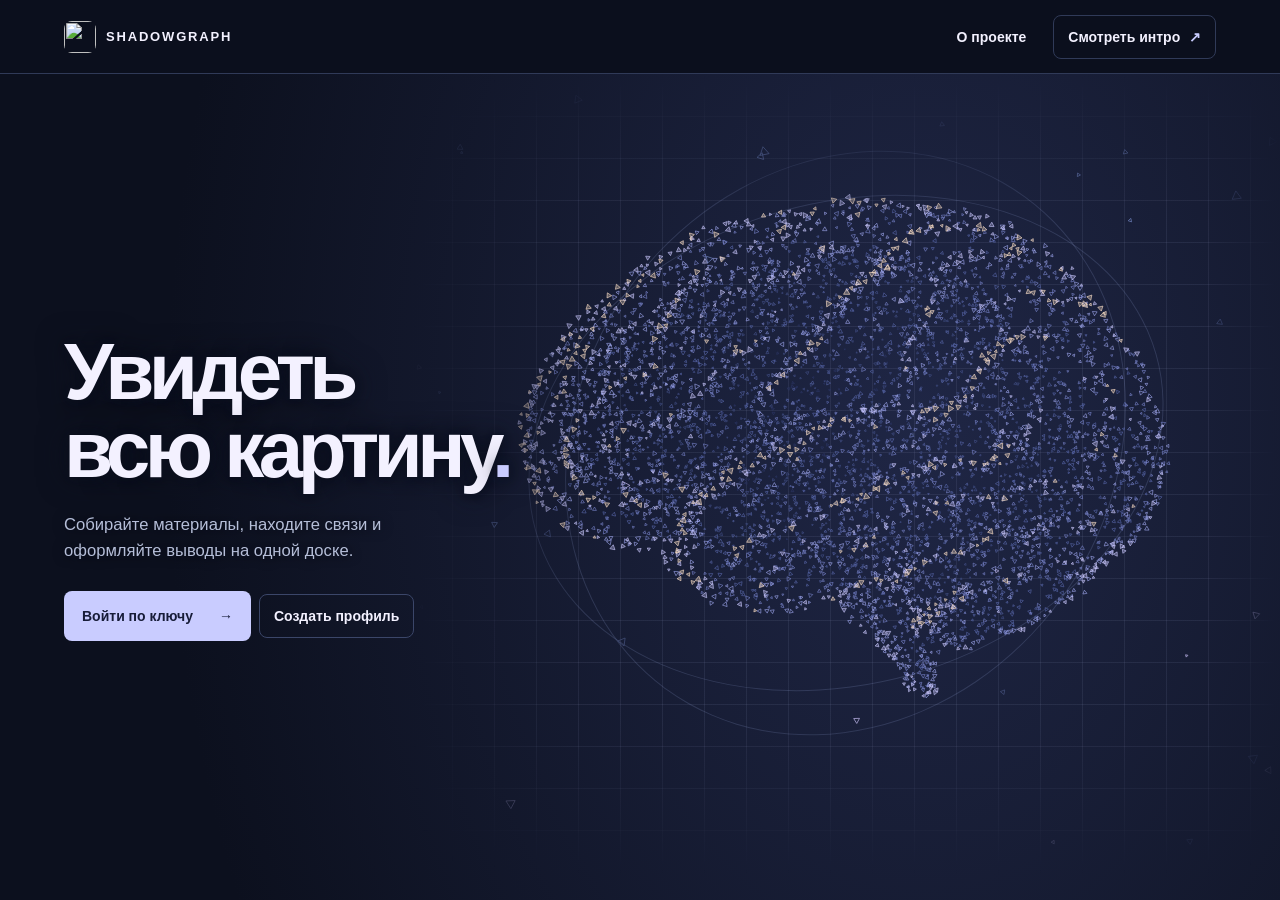
==== commit 9ea79473: "Redesign dashboard, key access and partner directory for 7.0.48" ====
--- a/index.html
+++ b/index.html
@@ -38,7 +38,7 @@
 
 .chatgpt-signin{display:block;margin:12px 0 22px;color:#111;font-size:12px;text-underline-offset:4px}
 
-</style><link rel="icon" type="image/svg+xml" sizes="any" href="./favicon.svg?v=5.9"><link rel="icon" type="image/png" sizes="32x32" href="./favicon-32.png?v=5.9"><link rel="icon" type="image/png" sizes="16x16" href="./favicon-16.png?v=5.9"><link rel="shortcut icon" href="./favicon.ico?v=5.9"><link rel="apple-touch-icon" sizes="180x180" href="./apple-touch-icon.png?v=5.9"><link rel="manifest" href="./site.webmanifest?v=5.9"><meta name="application-name" content="SHADOWGRAPH"><meta name="referrer" content="no-referrer"><meta http-equiv="Content-Security-Policy" content="default-src 'self' data: blob:; script-src 'self' 'sha256-cvScKeyup0pOeaKS90ZWgl177fAzXdX7RMbRzuIWYp8=' 'wasm-unsafe-eval'; style-src 'self' 'unsafe-inline'; img-src 'self' data: blob: https://tiles.openfreemap.org; media-src 'self' data: blob:; connect-src 'self' data: blob: https://tiles.openfreemap.org; worker-src 'self' blob:; object-src 'none'; base-uri 'self'; form-action 'self'; frame-src 'none'"><style>@font-face{font-family:Inter;src:url('./public/vendor/report/NotoSans-Regular.ttf') format('truetype');font-weight:100 500;font-display:swap}@font-face{font-family:Inter;src:url('./public/vendor/report/NotoSans-Bold.ttf') format('truetype');font-weight:600 900;font-display:swap}
+</style><link rel="icon" type="image/svg+xml" sizes="any" href="./favicon.svg?v=5.9"><link rel="icon" type="image/png" sizes="32x32" href="./favicon-32.png?v=5.9"><link rel="icon" type="image/png" sizes="16x16" href="./favicon-16.png?v=5.9"><link rel="shortcut icon" href="./favicon.ico?v=5.9"><link rel="apple-touch-icon" sizes="180x180" href="./apple-touch-icon.png?v=5.9"><link rel="manifest" href="./site.webmanifest?v=5.9"><meta name="application-name" content="SHADOWGRAPH"><meta name="referrer" content="no-referrer"><meta http-equiv="Content-Security-Policy" content="default-src 'self' data: blob:; script-src 'self' 'sha256-p6VlsaGQ1Njx8txKnEULCeASNuBdKuAPaAYk0qtY1fM=' 'wasm-unsafe-eval'; style-src 'self' 'unsafe-inline'; img-src 'self' data: blob: https://tiles.openfreemap.org; media-src 'self' data: blob:; connect-src 'self' data: blob: https://tiles.openfreemap.org; worker-src 'self' blob:; object-src 'none'; base-uri 'self'; form-action 'self'; frame-src 'none'"><style>@font-face{font-family:Inter;src:url('./public/vendor/report/NotoSans-Regular.ttf') format('truetype');font-weight:100 500;font-display:swap}@font-face{font-family:Inter;src:url('./public/vendor/report/NotoSans-Bold.ttf') format('truetype');font-weight:600 900;font-display:swap}
 :root{--sg-accent67:#a995e8;--sg-bg67:#09090b;--sg-surface67:#111114;--sg-raised67:#17171c;--sg-border67:#2b2b32;--sg-text67:#eeedf2;--sg-muted67:#96949f}
 .app .label,.app .footer,.app .hint,.app .subbrand,.app .filechip,.app text.type{font-family:ui-monospace,Consolas,monospace!important}.app .top #logoutTop{display:none!important}
 body[data-theme67=graphite]{--sg-bg67:#151619;--sg-surface67:#1b1c20;--sg-raised67:#222329;--sg-border67:#35363e}
@@ -896,7 +896,7 @@
 .tourTop747{display:flex;justify-content:space-between;align-items:center;color:#ada4bb}.tour747 p{line-height:1.55}.tour747 progress{width:100%;height:6px;accent-color:#a896ef}
 .entry-explore747{display:flex;flex-wrap:wrap;align-items:center;gap:10px;margin-top:20px}.entry-explore747 a{color:var(--entry-accent);text-decoration:underline;text-underline-offset:4px}
 @media(max-width:700px){.dash747{grid-template-columns:1fr}.tabs747 button{min-height:40px}}
-</style></head><body><style>#boot699{position:fixed;inset:0;z-index:12000;background:#080809;color:#ededf0;font:14px system-ui,sans-serif;display:grid;place-items:center;padding:28px}#boot699[hidden]{display:none}#boot699 [hidden]{display:none!important}#boot699 .boot-box699{width:min(420px,100%)}#boot699 .boot-mark699{font-size:28px;font-weight:750;letter-spacing:-1px;border:1px solid #303036;border-radius:12px;display:grid;place-items:center;width:64px;height:64px;margin-bottom:30px;background:#101013}#boot699 h1{font-size:24px;line-height:1.3;margin:0 0 12px}#boot699 p{color:#9d9da7;line-height:1.6;margin:0}#boot699 .boot-progress699{display:flex;gap:6px;margin-top:26px}#boot699 .boot-progress699 i{width:6px;height:6px;border-radius:50%;background:#b5a0e7;animation:boot699 1.2s infinite}#boot699 .boot-progress699 i:nth-child(2){animation-delay:.2s}#boot699 .boot-progress699 i:nth-child(3){animation-delay:.4s}#bootRetry699{margin-top:24px;background:#eee;color:#111;border:0;padding:12px 18px;border-radius:7px;font:inherit}@keyframes boot699{50%{opacity:.25}}@media(prefers-reduced-motion:reduce){#boot699 .boot-progress699 i{animation:none}}</style><section id="boot699" role="status" aria-live="polite"><div class="boot-box699"><div class="boot-mark699" aria-hidden="true">SG</div><h1>Открываем SHADOWGRAPH</h1><p>Подготавливаем локальное пространство…</p><div class="boot-progress699" aria-hidden="true"><i></i><i></i><i></i></div><button id="bootRetry699" hidden>Обновить страницу</button></div></section><div class="app"><header class="top"><div class="logo"><div class="mark">⌘</div><div><div class="brand">SHADOWGRAPH</div><div class="subbrand">VISUAL INTELLIGENCE SYSTEM</div></div></div><div class="topmid"><span class="crumb">WORKSPACE /</span><span class="casename" id="caseTitle">CASE 001 — New investigation</span></div><div class="topright"><span class="tag live">● LOCAL / PRIVATE</span><button class="btn" id="exportBtn">↧ Экспорт</button><button class="btn primary" id="uploadTop">＋ Импорт файлов</button></div></header>
+</style><link rel="stylesheet" href="./public/portal748.css"></head><body><style>#boot699{position:fixed;inset:0;z-index:12000;background:#080809;color:#ededf0;font:14px system-ui,sans-serif;display:grid;place-items:center;padding:28px}#boot699[hidden]{display:none}#boot699 [hidden]{display:none!important}#boot699 .boot-box699{width:min(420px,100%)}#boot699 .boot-mark699{font-size:28px;font-weight:750;letter-spacing:-1px;border:1px solid #303036;border-radius:12px;display:grid;place-items:center;width:64px;height:64px;margin-bottom:30px;background:#101013}#boot699 h1{font-size:24px;line-height:1.3;margin:0 0 12px}#boot699 p{color:#9d9da7;line-height:1.6;margin:0}#boot699 .boot-progress699{display:flex;gap:6px;margin-top:26px}#boot699 .boot-progress699 i{width:6px;height:6px;border-radius:50%;background:#b5a0e7;animation:boot699 1.2s infinite}#boot699 .boot-progress699 i:nth-child(2){animation-delay:.2s}#boot699 .boot-progress699 i:nth-child(3){animation-delay:.4s}#bootRetry699{margin-top:24px;background:#eee;color:#111;border:0;padding:12px 18px;border-radius:7px;font:inherit}@keyframes boot699{50%{opacity:.25}}@media(prefers-reduced-motion:reduce){#boot699 .boot-progress699 i{animation:none}}</style><section id="boot699" role="status" aria-live="polite"><div class="boot-box699"><div class="boot-mark699" aria-hidden="true">SG</div><h1>Открываем SHADOWGRAPH</h1><p>Подготавливаем локальное пространство…</p><div class="boot-progress699" aria-hidden="true"><i></i><i></i><i></i></div><button id="bootRetry699" hidden>Обновить страницу</button></div></section><div class="app"><header class="top"><div class="logo"><div class="mark">⌘</div><div><div class="brand">SHADOWGRAPH</div><div class="subbrand">VISUAL INTELLIGENCE SYSTEM</div></div></div><div class="topmid"><span class="crumb">WORKSPACE /</span><span class="casename" id="caseTitle">CASE 001 — New investigation</span></div><div class="topright"><span class="tag live">● LOCAL / PRIVATE</span><button class="btn" id="exportBtn">↧ Экспорт</button><button class="btn primary" id="uploadTop">＋ Импорт файлов</button></div></header>
 <aside class="sidebar"><section class="section"><div class="label">ACTIVE INVESTIGATION <button class="btn ghost" id="caseSwitch" title="Сменить проект">⌄</button></div><button class="case-item" id="caseCard"><strong id="sideTitle">New investigation</strong><span class="muted" id="caseDate">Локальный проект</span></button><button class="sideact" id="newCase">＋ Создать расследование</button></section><section class="section"><div class="label">WORKSPACE TOOLS</div><button class="sideact active" id="sideGraph"><span class="ico">◇</span>Карта связей</button><button class="sideact" id="sideUpload"><span class="ico">⇧</span>Импорт материалов</button><button class="sideact" id="sideAdd"><span class="ico">⊕</span>Добавить сущность</button><button class="sideact" id="sideConnect"><span class="ico">⌁</span>Связать узлы</button><button class="sideact" id="sideLayout"><span class="ico">◎</span>Авторасстановка</button></section><section class="section"><div class="label">CASE STATISTICS</div><div class="statgrid"><div class="stat"><b id="nodeCount">0</b><span>ENTITIES</span></div><div class="stat"><b id="edgeCount">0</b><span>LINKS</span></div><div class="stat"><b id="fileCount">0</b><span>FILES</span></div><div class="stat"><b id="imageCount">0</b><span>IMAGES</span></div></div></section><section class="section"><div class="label">CASE FILES</div><div id="fileList" class="filelist"><div class="muted">Файлов пока нет</div></div></section><section class="section"><div class="label">PRIVACY MODE</div><p class="footnote">Без искусственного интеллекта. Файлы и расследования сохраняются на этом устройстве в хранилище браузера. Не загружайте чужие чувствительные данные без разрешения.</p></section></aside>
 <main class="workspace" id="workspace"><div class="gridbg"></div><div class="canvasbar"><div class="toolbar"><button class="tool active" data-mode="select" title="Выбор / перемещение">↖ Выбор</button><button class="tool" data-mode="connect" title="Выберите два узла">⌁ Связь</button><button class="tool" id="addTool">＋ Узел</button><button class="tool" id="fitTool">⤢ Вписать</button></div><div class="toolbar"><span class="tag" id="graphStatus">GRAPH ENGINE READY</span></div></div><div class="canvas" id="canvas"><svg id="graph" xmlns="http://www.w3.org/2000/svg"><g id="viewport"><g id="edgesLayer"></g><g id="nodesLayer"></g></g></svg></div><div class="emptyhint" id="emptyHint"><strong>Начните своё расследование</strong><p>Импортируйте файлы или добавьте первый узел.<br>Связи появятся автоматически по совпадающим данным.</p></div><div class="bottomtools"><div class="hint" id="canvasHint">ПРОБЕЛ + ПЕРЕТАСКИВАНИЕ · ЗУМ КОЛЁСИКОМ · УЗЛЫ ПЕРЕМЕЩАЮТСЯ</div><div class="toolbar"><button class="tool" id="zoomOut">−</button><span class="tool" id="zoomLabel">100%</span><button class="tool" id="zoomIn">＋</button></div></div></main>
 <aside class="inspector" id="inspector"><div class="inshead"><div class="label">OBJECT INSPECTOR <button class="btn ghost" id="closeInspector">×</button></div><h2 class="inspecttitle" id="inspectHead">Обзор расследования</h2><div class="muted" id="inspectSub">Выберите узел или связь на карте</div></div><div class="insbody" id="inspectBody"><div class="label">GET STARTED</div><p class="footnote">Загрузите изображения, TXT, JSON или CSV. Система найдёт URL, email, никнеймы и координаты по формальным правилам, а затем отобразит связи с исходными файлами.</p><button class="btn primary" id="inspectUpload">＋ Добавить файлы</button><div class="divider"></div><div class="label">SUPPORTED INPUT</div><div class="filechip">TXT · CSV · JSON · JPG · PNG · WEBP</div><p class="footnote">PDF, DOCX и другие файлы можно прикрепить как материалы; извлечение текста из них пока не выполняется.</p></div></aside><footer class="footer"><span><span class="dot"></span>SHADOWGRAPH ENGINE v1.0 · NO AI</span><span id="saveState">LOCAL STORAGE READY</span></footer></div>
@@ -2457,8 +2457,8 @@
     '<button type="button" id="accessLogin"'+(registration?'':' aria-current="page"')+'>Вход</button>'+
     '<button type="button" id="accessRegister"'+(registration?' aria-current="page"':'')+'>Регистрация</button></nav>'+
     '<h1 id="loginTitle738" tabindex="-1">'+(registration?'Создать профиль':'Войти по ключу')+'</h1>'+
-    (registration?'<p class="login-desc738">Выберите ник. Если у вас уже есть ключ, его можно использовать здесь.</p>':'<p class="login-desc738">Введите ключ из сохранённого файла или менеджера паролей.</p>')+
-    '<form id="keyForm">'+(registration?'<label for="accessName">Ник</label><input id="accessName" required maxlength="32" autocomplete="username" placeholder="Ваш ник">':'')+
+    (registration?'<p class="login-desc738">Выберите ник длиной от 3 до 32 символов. Можно использовать буквы, цифры, точку, дефис и подчёркивание.</p>':'<p class="login-desc738">Введите ключ из сохранённого файла или менеджера паролей.</p>')+
+    '<form id="keyForm">'+(registration?'<label for="accessName">Ник</label><input id="accessName" required minlength="3" maxlength="32" autocomplete="username" placeholder="Ваш ник">':'')+
     '<div class="login-key-label738"><label for="'+keyId+'">'+(registration?'Существующий ключ <span>(по желанию)</span>':'Ключ доступа')+'</label>'+
     '<button type="button" id="pasteKey738">Вставить</button></div>'+
     '<div class="login-key738"><input id="'+keyId+'" type="password" autocomplete="off" autocapitalize="none" spellcheck="false" placeholder="SG1-… или SGM-…" aria-describedby="keyStatus738 accessError" '+(registration?'':'required')+'>'+
@@ -2577,7 +2577,7 @@
 keyCreatedScreen=function(data){localCreatedBase(data);$('.key-created .access-kicker').textContent='КЛЮЧ ЛОКАЛЬНОГО ПРОФИЛЯ';$('.key-created p').textContent='Сохраните ключ: он нужен для расшифровки проектов. На сервер он не отправляется. Без него восстановить зашифрованные данные нельзя.';$('#enterWithNewKey').onclick=async()=>{const button=$('#enterWithNewKey');button.disabled=true;try{await enterWorkspace(data.account,data.vaultKey);try{await Owner67.authorize68(data.key)}catch{} }catch(error){if($('#enterKeyError'))$('#enterKeyError').textContent=error.message;if($('#enterWithNewKey'))$('#enterWithNewKey').disabled=false}}};
 startExperience=async function(start){workspaceStarter=start;$('.app').classList.add('entry-locked');$('.app').inert=true;loginScreen()};
 accountButton.onclick=()=>{modal(`<h2>${esc(signedAccount?.name||'Локальный профиль')}</h2><p>Этот профиль и его проекты находятся в текущем браузере. Проекты защищены шифрованием AES-GCM по вашему личному ключу. Ник уникален только среди профилей этого браузера.</p><div class="modalactions"><button class="btn" id="closeAccount">Закрыть</button><button class="btn" id="logoutAccount">Выйти из профиля</button></div>`);$('#closeAccount').onclick=closeModal;$('#logoutAccount').onclick=signOutAccount};
-$('.footer span').innerHTML='<span class="dot"></span>SHADOWGRAPH 7.0.47 · ЛОКАЛЬНЫЕ ЗАШИФРОВАННЫЕ ПРОФИЛИ';
+$('.footer span').innerHTML='<span class="dot"></span>SHADOWGRAPH 7.0.48 · ЛОКАЛЬНЫЕ ЗАШИФРОВАННЫЕ ПРОФИЛИ';
 
 // Conservative identity matching; source evidence is retained on every match.
 applyAnalysis=function(file,origin,result){
@@ -2782,11 +2782,11 @@
 
 const normalizeBefore57=Analyzer.analyze;Analyzer.analyze=function(text,options={}){const original=String(text||''),changed=new Map;let normalized=original;if(!/\.(?:json|jsonl|ndjson|csv|tsv)$/i.test(options.name||''))normalized=original.split(/\r?\n/).map((line,i)=>{const m=line.match(/^(\s*(?:[-*•]\s*)?)([^:=—–]{1,45})\s+[—–-]\s+(.+)$/);if(m&&Analyzer.fieldType(m[2].trim())){changed.set(i+1,line);return m[1]+m[2].trim()+': '+m[3]}return line}).join('\n');const result=normalizeBefore57(normalized,options);for(const entity of result.entities)for(const ev of entity.evidence||[]){const m=ev.path?.match(/(?:^|, )строка (\d+)/);if(m&&changed.has(+m[1]))ev.originalLine=changed.get(+m[1])}return result};const evidenceOriginal57=evidenceHtml52;evidenceHtml52=function(ev){return evidenceOriginal57(ev)+(ev.originalLine?'<p class="footnote">Исходная строка: '+esc(ev.originalLine)+'</p>':'')};
 
-generateReport=async function(includeEvidence){const project=structuredClone(current),created=new Date();reportCancelled=false;modal('<h2>Создаю отчёт SHADOWGRAPH</h2><p id="reportProgress">Подготовка графа и оформления…</p><button class="btn" id="stopReport">Отмена</button>');$('#stopReport').onclick=()=>{reportCancelled=true;$('#stopReport').disabled=true};const progress=async value=>{if(reportCancelled)throw Error('Создание отчёта отменено');if($('#reportProgress'))$('#reportProgress').textContent=value;await new Promise(r=>setTimeout(r,0))};try{const [JsPDF,normal,bold,graph]=await Promise.all([loadReportLibrary(),fontData('./public/vendor/report/NotoSans-Regular.ttf'),fontData('./public/vendor/report/NotoSans-Bold.ttf'),graphReportImage()]),doc=new JsPDF({unit:'mm',format:'a4',compress:true,putOnlyUsedFonts:true});doc.addFileToVFS('NotoSans-Regular.ttf',normal);doc.addFont('NotoSans-Regular.ttf','NotoSans','normal');doc.addFileToVFS('NotoSans-Bold.ttf',bold);doc.addFont('NotoSans-Bold.ttf','NotoSans','bold');doc.setFont('NotoSans','normal');doc.setProperties({title:'SHADOWGRAPH - '+project.name,creator:'SHADOWGRAPH 7.0.47',author:'SHADOWGRAPH',subject:'Граф, источники и проверка сведений'});
+generateReport=async function(includeEvidence){const project=structuredClone(current),created=new Date();reportCancelled=false;modal('<h2>Создаю отчёт SHADOWGRAPH</h2><p id="reportProgress">Подготовка графа и оформления…</p><button class="btn" id="stopReport">Отмена</button>');$('#stopReport').onclick=()=>{reportCancelled=true;$('#stopReport').disabled=true};const progress=async value=>{if(reportCancelled)throw Error('Создание отчёта отменено');if($('#reportProgress'))$('#reportProgress').textContent=value;await new Promise(r=>setTimeout(r,0))};try{const [JsPDF,normal,bold,graph]=await Promise.all([loadReportLibrary(),fontData('./public/vendor/report/NotoSans-Regular.ttf'),fontData('./public/vendor/report/NotoSans-Bold.ttf'),graphReportImage()]),doc=new JsPDF({unit:'mm',format:'a4',compress:true,putOnlyUsedFonts:true});doc.addFileToVFS('NotoSans-Regular.ttf',normal);doc.addFont('NotoSans-Regular.ttf','NotoSans','normal');doc.addFileToVFS('NotoSans-Bold.ttf',bold);doc.addFont('NotoSans-Bold.ttf','NotoSans','bold');doc.setFont('NotoSans','normal');doc.setProperties({title:'SHADOWGRAPH - '+project.name,creator:'SHADOWGRAPH 7.0.48',author:'SHADOWGRAPH',subject:'Граф, источники и проверка сведений'});
  const ink='#172033',muted='#657087',violet='#8259ca',margin=18,width=174;let y=25,section='Обзор';const pageSections=new Map([[1,'Обложка']]);function next(label=section,orientation='portrait'){doc.addPage('a4',orientation);section=label;pageSections.set(doc.getNumberOfPages(),label);y=28}function ensure(h=12){if(y+h>274)next()}function text(value,size=9,tone=ink,bold=false){doc.setFont('NotoSans',bold?'bold':'normal');doc.setFontSize(size);doc.setTextColor(tone);const lines=doc.splitTextToSize(String(value||''),width);for(const line of lines){ensure(size*.48+1);doc.text(line,margin,y);y+=size*.48}y+=2.2}function heading(number,title){ensure(28);doc.setDrawColor('#dce0e9');doc.line(margin,y,192,y);y+=9;text(number+' / '+title,16,ink,true);y+=3}function small(value){text(value,8,muted)}const sourceName=id=>project.files.find(f=>f.id===id)?.name||'Источник не указан',review=v=>reviewNames[v||'unreviewed']||reviewNames.unreviewed,numbers=new Map(project.nodes.map((n,i)=>[n.id,i+1]));
  // Dark title page with a restrained graph motif.
  doc.setFillColor('#080b12');doc.rect(0,0,210,297,'F');doc.setFillColor(violet);doc.rect(18,22,14,2,'F');doc.setTextColor('#f0edf9');doc.setFont('NotoSans','bold');doc.setFontSize(24);doc.text('SHADOWGRAPH',18,46);doc.setFont('NotoSans','normal');doc.setFontSize(9);doc.setTextColor('#a69fba');doc.text('INVESTIGATION REPORT / 5.7',18,57);doc.setDrawColor('#40314e');for(const [a,b,c,d]of [[130,32,180,70],[180,70,152,103],[152,103,130,32]])doc.line(a,b,c,d);doc.setFillColor('#b69bea');for(const [a,b,r]of [[130,32,2],[180,70,3],[152,103,2]])doc.circle(a,b,r,'F');y=116;text('ОТЧЁТ ПО РАССЛЕДОВАНИЮ',9,'#a99abf');text(project.name,23,'#ffffff',true);y=Math.max(y+10,164);small('Сформирован: '+created.toLocaleString('ru-RU'));const stats=[['ОБЪЕКТЫ',project.nodes.length],['СВЯЗИ',project.edges.length],['ИСТОЧНИКИ',project.files.length]];for(const [i,[label,count]]of stats.entries()){const x=18+i*60;doc.setFillColor('#141824');doc.roundedRect(x,191,54,33,3,3,'F');doc.setTextColor('#eee9f9');doc.setFont('NotoSans','bold');doc.setFontSize(21);doc.text(String(count),x+6,207);doc.setFont('NotoSans','normal');doc.setFontSize(7);doc.setTextColor('#9f98ae');doc.text(label,x+6,216)}y=248;text('Материалы, связи и основания для проверки.',10,'#c8c1d7');text('Автоматические находки отражают содержание источников. Они не подтверждают истинность сведений или принадлежность контактов.',8,'#9a94a8');
- await progress('Собираю обзор…');next('Обзор исследования');heading('01','Обзор исследования');text(project.name,13,ink,true);small('Версия отчёта: SHADOWGRAPH 7.0.47 · '+created.toLocaleDateString('ru-RU'));text('Состав отчёта',11,ink,true);for(const value of ['Обзор, статусы проверки и состав материалов','Граф в выбранном режиме отображения','Реестр источников с номерами S1, S2…','Карточки объектов N1, N2… и фрагменты доказательств','Связи с источниками и причинами обнаружения'])text(value,9);y+=5;text('Статусы объектов',12,ink,true);const reviewColors={confirmed:'#2c8b70',doubtful:'#bb872f',error:'#b85865',unreviewed:'#8c80a5'};for(const [key,label]of Object.entries(reviewNames)){ensure(15);const count=project.nodes.filter(n=>(n.review||'unreviewed')===key).length;doc.setFillColor('#f0f1f6');doc.roundedRect(18,y-3,174,11,2,2,'F');doc.setFillColor(reviewColors[key]);doc.rect(18,y-3,Math.max(1,Math.min(174,174*count/Math.max(1,project.nodes.length))),1.1,'F');doc.setFontSize(9);doc.setTextColor(ink);doc.text(label,23,y+4);doc.text(String(count),186,y+4,{align:'right'});y+=16}y+=4;text('Как интерпретировать данные',12,ink,true);text('Статусы назначает пользователь. Упоминание в одном профиле не доказывает владение контактом, а совпадение ФИО или адреса не устанавливает личность. Отрицания и исторические сведения необходимо проверять с учётом периода.',9);small('Изображение графа отражает текущие фильтры и режим; реестры ниже содержат весь проект. Перед передачей отчёта проверьте персональные сведения и содержание источников.');
+ await progress('Собираю обзор…');next('Обзор исследования');heading('01','Обзор исследования');text(project.name,13,ink,true);small('Версия отчёта: SHADOWGRAPH 7.0.48 · '+created.toLocaleDateString('ru-RU'));text('Состав отчёта',11,ink,true);for(const value of ['Обзор, статусы проверки и состав материалов','Граф в выбранном режиме отображения','Реестр источников с номерами S1, S2…','Карточки объектов N1, N2… и фрагменты доказательств','Связи с источниками и причинами обнаружения'])text(value,9);y+=5;text('Статусы объектов',12,ink,true);const reviewColors={confirmed:'#2c8b70',doubtful:'#bb872f',error:'#b85865',unreviewed:'#8c80a5'};for(const [key,label]of Object.entries(reviewNames)){ensure(15);const count=project.nodes.filter(n=>(n.review||'unreviewed')===key).length;doc.setFillColor('#f0f1f6');doc.roundedRect(18,y-3,174,11,2,2,'F');doc.setFillColor(reviewColors[key]);doc.rect(18,y-3,Math.max(1,Math.min(174,174*count/Math.max(1,project.nodes.length))),1.1,'F');doc.setFontSize(9);doc.setTextColor(ink);doc.text(label,23,y+4);doc.text(String(count),186,y+4,{align:'right'});y+=16}y+=4;text('Как интерпретировать данные',12,ink,true);text('Статусы назначает пользователь. Упоминание в одном профиле не доказывает владение контактом, а совпадение ФИО или адреса не устанавливает личность. Отрицания и исторические сведения необходимо проверять с учётом периода.',9);small('Изображение графа отражает текущие фильтры и режим; реестры ниже содержат весь проект. Перед передачей отчёта проверьте персональные сведения и содержание источников.');
  next('Карта связей','landscape');doc.setFont('NotoSans','bold');doc.setFontSize(19);doc.setTextColor(ink);doc.text('02 / Карта связей',18,24);doc.setFont('NotoSans','normal');doc.setFontSize(8);doc.setTextColor(muted);doc.text('Выбранное представление: '+(project.graphView==='network'?'круглая сеть':'карточки')+'. Для большой схемы используйте также интерактивный проект.',18,32);doc.setFillColor('#0b0e16');doc.roundedRect(18,42,261,145,3,3,'F');const scale=Math.min(253/graph.width,137/graph.height),iw=graph.width*scale,ih=graph.height*scale;doc.addImage(graph.data,'PNG',22+(253-iw)/2,46+(137-ih)/2,iw,ih,undefined,'FAST');
  next('Источники');heading('03','Реестр источников');if(!project.files.length)small('Прикреплённых файлов нет.');for(const [i,file]of project.files.entries()){await progress('Источники: '+(i+1)+' / '+project.files.length);ensure(30);doc.setFillColor(violet);doc.rect(15,y-3,1,10,'F');text('S'+(i+1)+'  '+file.name,11,ink,true);small(formatBytes(file.size||0)+' · '+(file.type||'Тип не указан'));small('Анализ: '+({completed:'выполнен',disabled:'выключен',unsupported:'без извлечения текста'}[file.analysis]||'не указан')+(file.ocr?' · OCR: '+file.ocr.pages.length+' стр.':''));if(file.added)small('Добавлен: '+new Date(file.added).toLocaleString('ru-RU'));y+=3}
  next('Объекты и находки');heading('04','Объекты и находки');for(const [i,node]of project.nodes.entries()){if(i%12===0)await progress('Объекты: '+(i+1)+' / '+project.nodes.length);ensure(34);doc.setDrawColor('#e0e3eb');doc.line(18,y-4,192,y-4);const accent=/^#[a-f\d]{6}$/i.test(node.color||'')?node.color:violet;doc.setFillColor(accent);doc.rect(15,y-3,1,7,'F');text('N'+(i+1)+'  '+node.label,11,ink,true);const mail=node.type==='email'?ServiceIdentity.mail(node.label):null,social=ServiceIdentity.social(node);small((types[node.type]?.[0]||node.type)+' · '+review(node.review)+(social?' · '+social.label:'')+(mail?' · '+(mail.provider||mail.domain):''));if(node.detail)text(node.detail,9);const sources=[...new Set([node.fileId,...(node.evidence||[]).map(e=>e.fileId)].filter(Boolean))];if(sources.length)small('Материалы: '+sources.map(id=>'S'+(project.files.findIndex(f=>f.id===id)+1)+' '+sourceName(id)).join('; '));if(includeEvidence)for(const ev of (node.evidence||[]).slice(0,3)){ensure(23);small((ev.path||'Фрагмент')+' · '+(ev.rule||'Правило не записано'));text('«'+String(ev.snippet||'').slice(0,360)+'»',8,'#48556b');if(ev.assertion)small(assertionNames52[ev.assertion]||'Требует проверки');if(ev.addressRoles)small('Назначение адреса: '+ev.addressRoles.join(', '));if(ev.ocrMatch?.available&&Number.isFinite(ev.ocrMatch.confidence))small('Минимальная уверенность слов OCR: '+Math.round(ev.ocrMatch.confidence)+'%')}y+=5}
@@ -7817,7 +7817,7 @@
       doc.setProperties({
         title: "SHADOWGRAPH - " + project.name,
         subject: "Карта, источники и основания связей",
-        creator: "SHADOWGRAPH 7.0.47",
+        creator: "SHADOWGRAPH 7.0.48",
         author: "SHADOWGRAPH",
       });
       const {ink,muted,line,accent:blue,paper}=palette745,
@@ -8438,7 +8438,7 @@
 
 const Policy67=(()=>{
  const content={rules:['Правила использования','Используйте материалы, с которыми у вас есть право работать. Не применяйте SHADOWGRAPH для преследования, угроз или распространения чужих личных сведений.','Автоматическая находка - предложение для проверки. Сверяйте источник, дату, отрицания и контекст; совпадение имени или контакта не подтверждает личность.','Перед передачей отчётов и проектов проверяйте, какие сведения включены. Экспорт JSON и PDF сохраняется обычными незашифрованными файлами.','Сохраняйте резервные копии. Удаление данных браузера или потеря ключа может сделать проекты недоступными.'],privacy:['Конфиденциальность','Локальные профили и проекты находятся на вашем устройстве. Материалы анализируются в браузере; приложение не отправляет их на сервер анализа.','Онлайн-карта подключается только по вашей кнопке. OpenFreeMap получает запросы тайлов выбранной области и обычные сетевые данные соединения. Файлы проекта и ключ профиля не отправляются. Сохранённый снимок и координаты входят в экспорт проекта.', 'Проекты, описание профиля, аватар и настройки защищены AES-GCM по ключу профиля. Ник и дата регистрации находятся в локальном индексе профилей.','Необязательные счётчики активности и присутствия находятся в этом браузере. В них нет содержимого проектов, имён, IP-адресов или контактов. Их можно отключить в настройках и сбросить в панели владельца.','Хостинг GitHub Pages отдельно сохраняет IP-адреса посетителей для безопасности. Это поведение хостинга, которое приложение не может отключить.','Публичного каталога профилей и страницы владельца нет. Токен владельца открывает локальное меню статистики; он не является ключом расшифровки других профилей.'],storage:['Данные и доступ','Ник уникален среди локальных профилей этого браузера. На другом устройстве список профилей и статистика независимы. Общих аккаунтов и серверных ролей в этой версии нет.','Ваш личный ключ заменяет пароль и нужен для расшифровки. Восстановления через почту или выдуманную seed-фразу нет. Сохраните выданный ключ отдельно.','Проекты можно перенести через экспорт и импорт. Сохраняйте выгрузки в безопасном месте: JSON, PDF и изображения могут содержать все сведения проекта.','Локальная панель владельца не является защищённой серверной админкой. Человек, управляющий браузером и кодом, может изменить её интерфейс и счётчики. Шифрование проектов остаётся привязано к отдельным ключам.','Абсолютная анонимность владельца не гарантируется. Адрес GitHub Pages, репозиторий, история коммитов и сведения домена могут раскрывать аккаунт или другие данные независимо от приложения.']};
- function html(tab='rules'){if(tab==='agreement')return '<section class="sg-agreement712"><span>SHADOWGRAPH / ДОКУМЕНТЫ</span><h2>Договор</h2><p>Условия использования, правила работы с материалами, ответственность за действия в проектах и сведения о хранении данных.</p><div class="sg-agreement-actions712"><a class="btn primary" href="./public/agreement.pdf" target="_blank" rel="noopener">Открыть PDF</a><a class="btn" href="./public/agreement.pdf" download="SHADOWGRAPH-Договор.pdf">Скачать PDF</a></div><small>Редакция 02 от 18.11.2026 · Создатель сайта: @auedurov</small></section>';const c=content[tab]||content.rules;return'<div class="sg-policy67"><h2>'+esc(c[0])+'</h2>'+c.slice(1).map(p=>'<p>'+esc(p)+'</p>').join('')+'<p class="sg-muted67">Локальная версия SHADOWGRAPH 7.0.47.</p>'+(tab==='privacy'?'<a href="https://docs.github.com/en/pages/getting-started-with-github-pages/what-is-github-pages#data-collection" target="_blank" rel="noopener noreferrer">Документация GitHub Pages о данных хостинга ↗</a>':'')+'</div>'}
+ function html(tab='rules'){if(tab==='agreement')return '<section class="sg-agreement712"><span>SHADOWGRAPH / ДОКУМЕНТЫ</span><h2>Договор</h2><p>Условия использования, правила работы с материалами, ответственность за действия в проектах и сведения о хранении данных.</p><div class="sg-agreement-actions712"><a class="btn primary" href="./public/agreement.pdf" target="_blank" rel="noopener">Открыть PDF</a><a class="btn" href="./public/agreement.pdf" download="SHADOWGRAPH-Договор.pdf">Скачать PDF</a></div><small>Редакция 02 от 18.11.2026 · Создатель сайта: @auedurov</small></section>';const c=content[tab]||content.rules;return'<div class="sg-policy67"><h2>'+esc(c[0])+'</h2>'+c.slice(1).map(p=>'<p>'+esc(p)+'</p>').join('')+'<p class="sg-muted67">Локальная версия SHADOWGRAPH 7.0.48.</p>'+(tab==='privacy'?'<a href="https://docs.github.com/en/pages/getting-started-with-github-pages/what-is-github-pages#data-collection" target="_blank" rel="noopener noreferrer">Документация GitHub Pages о данных хостинга ↗</a>':'')+'</div>'}
  function open(tab='rules'){Settings67.open('policy',tab)}return{html,open};
 })();
 const Settings67=(()=>{
@@ -8451,7 +8451,7 @@
  if(currentTab==='appearance')return'<h2>'+tr('Оформление','Appearance')+'</h2><div class="sg-theme-options67 theme-grid736">'+Themes736.map(([id,ru,en,base,surface,accent])=>'<button class="sg-theme67 '+(p.theme===id?'active':'')+'" data-theme67="'+id+'" aria-pressed="'+(p.theme===id)+'"><i style="background:linear-gradient(125deg,'+base+' 39%,'+surface+' 40% 80%,'+accent+' 81%)"></i><b>'+tr(ru,en)+'</b></button>').join('')+'</div><div class="sg-setting67"><span><b>'+tr('Акцент меню','Menu accent')+'</b><small>'+tr('Цвета данных графа настраиваются отдельно','Graph colors are configured separately')+'</small></span><div class="sg-accents67">'+['#a995e8','#7eacd1','#82b8a0','#d4b17d','#e1e1e5'].map(c=>'<button aria-label="'+c+'" data-accent67="'+c+'" style="background:'+c+'" class="'+(c===p.accent?'active':'')+'"></button>').join('')+'</div></div>'+toggle('petEnabled67',tr('Питомец Эхо','Echo mascot'),p.pet,tr('Встречает на пустой доске и главной странице','Greets you on the home page and empty boards'))+toggle('reduceMotion67',tr('Уменьшить движение','Reduce motion'),p.reduceMotion,tr('Отключает покачивание питомца и анимацию масштаба','Disables mascot motion and zoom animation'))+'<div class="sg-setting67"><span><b>'+tr('Язык меню','Menu language')+'</b><small>'+tr('Главная и настройки; названия и материалы проектов не переводятся','Home and settings; project names and materials are not translated')+'</small></span><select class="input" id="menuLanguage67"><option value="ru" '+(p.language==='ru'?'selected':'')+'>Русский</option><option value="en" '+(p.language==='en'?'selected':'')+'>English</option></select></div>';
  if(currentTab==='notifications')return'<h2>'+tr('Уведомления','Notifications')+'</h2>'+toggle('notifications67',tr('Показывать уведомления о действиях','Show action notifications'),p.notifications,tr('Ошибки сохранения и доступа показываются всегда','Save and access errors are always shown'))+toggle('activity67',tr('Локальная статистика активности','Local activity statistics'),p.activity,tr('Только в этом браузере: открытия, создание, импорт и активные вкладки. Без названий и содержимого проектов.','Only in this browser: opens, creation, imports and active tabs. No project names or content.'))+'<p class="sg-muted67">'+tr('Приложение не запрашивает push-уведомления и не отправляет статистику в сеть.','The app does not request push notifications or send statistics over the network.')+'</p>';
  if(currentTab==='security')return'<h2>'+tr('Безопасность профиля','Profile security')+'</h2><div class="sg-surface67"><b>AES-GCM / 256</b><p>'+tr('Доступ к данным открывается вашим личным ключом. Токен владельца не заменяет этот ключ.','Your personal key unlocks your data. The owner token does not replace it.')+'</p></div><label class="sg-field67">'+tr('Автоблокировка при бездействии','Lock after inactivity')+'<select class="input" id="idleMinutes67">'+[[0,tr('Выключена','Disabled')],[5,'5 '+tr('минут','minutes')],[15,'15 '+tr('минут','minutes')],[30,'30 '+tr('минут','minutes')],[60,'60 '+tr('минут','minutes')]].map(([n,label])=>'<option value="'+n+'" '+(p.idleMinutes===n?'selected':'')+'>'+label+'</option>').join('')+'</select></label><p>'+tr('После блокировки потребуется ваш сохранённый ключ. Восстановления по почте или seed-фразы в локальной версии нет.','After locking, you will need your saved key. The local version has no email recovery or seed phrase.')+'</p><div class="sg-actions67"><button class="btn" id="lockProfile67">'+tr('Заблокировать сейчас','Lock now')+'</button><button class="btn" id="securityExport67">'+tr('Экспортировать проекты','Export projects')+'</button></div><hr><h3>'+tr('Текущее устройство','Current device')+'</h3><p>'+tr('Локальный браузер · активных вкладок','Local browser · active tabs')+': '+Activity67.summary().tabs+'</p><p class="sg-muted67">'+tr('Это не список устройств со всего сайта. Другие браузеры здесь не видны.','This is not a site-wide device list. Other browsers are not visible here.')+'</p>';
- if(currentTab==='device711')return Desk711.deviceHtml();if(currentTab==='storage')return'<h2>'+tr('Версия и хранилище','Version & storage')+'</h2><div class="sg-surface67"><span class="sg-kicker67">SHADOWGRAPH 7.0.47</span><h3>'+tr('Локальное пространство','Local workspace')+'</h3><p>'+tr('Без подписки и серверного аккаунта. Проекты сохраняются на устройстве.','No subscription or server account. Projects are saved on this device.')+'</p></div><p id="storageEstimate67">'+tr('Проверяю доступное место…','Checking available space…')+'</p><p class="sg-muted67">'+tr('Объём относится ко всему хранилищу сайта в этом браузере. Очистка данных браузера может удалить проекты.','Usage refers to this site’s storage in this browser. Clearing browser data can delete projects.')+'</p><div class="sg-actions67"><button class="btn" id="exportProfile67">'+tr('Экспорт проектов','Export projects')+'</button><button class="btn" id="importProfile67">'+tr('Импорт проектов','Import projects')+'</button><button class="btn" id="persistentStorage67">'+tr('Защитить от автоматической очистки','Request persistent storage')+'</button></div><p id="storageStatus67" class="sg-muted67"></p>';
+ if(currentTab==='device711')return Desk711.deviceHtml();if(currentTab==='storage')return'<h2>'+tr('Версия и хранилище','Version & storage')+'</h2><div class="sg-surface67"><span class="sg-kicker67">SHADOWGRAPH 7.0.48</span><h3>'+tr('Локальное пространство','Local workspace')+'</h3><p>'+tr('Без подписки и серверного аккаунта. Проекты сохраняются на устройстве.','No subscription or server account. Projects are saved on this device.')+'</p></div><p id="storageEstimate67">'+tr('Проверяю доступное место…','Checking available space…')+'</p><p class="sg-muted67">'+tr('Объём относится ко всему хранилищу сайта в этом браузере. Очистка данных браузера может удалить проекты.','Usage refers to this site’s storage in this browser. Clearing browser data can delete projects.')+'</p><div class="sg-actions67"><button class="btn" id="exportProfile67">'+tr('Экспорт проектов','Export projects')+'</button><button class="btn" id="importProfile67">'+tr('Импорт проектов','Import projects')+'</button><button class="btn" id="persistentStorage67">'+tr('Защитить от автоматической очистки','Request persistent storage')+'</button></div><p id="storageStatus67" class="sg-muted67"></p>';
  return'<div class="sg-policy-tabs67">'+[['rules','Правила'],['privacy','Конфиденциальность'],['storage','Данные и доступ'],['agreement','Договор']].map(([id,label])=>'<button class="btn '+(policyTab===id?'active':'')+'" data-policy67="'+id+'">'+label+'</button>').join('')+'</div>'+Policy67.html(policyTab)}
  function open(tab=currentTab,policy=policyTab){if(!signedAccount)return;currentTab=tabs.some(t=>t[0]===tab)?tab:'profile';policyTab=policy;avatarDraft=Profile67.prefs.avatar;modal('<h2 class="sg-settings-title67">'+tr('Настройки SHADOWGRAPH','SHADOWGRAPH settings')+'</h2><button class="sg-modal-close67" id="settingsClose67" aria-label="Закрыть">×</button><div class="sg-settings67"><aside><div class="sg-settings-person67">'+avatar()+'<b>'+esc(signedAccount.name)+'</b><small>'+tr('Локальный профиль','Local profile')+'</small></div><nav>'+tabs.map(([id,icon,ru,en])=>'<button data-settings67="'+id+'" class="'+(id===currentTab?'active':'')+'"><span>'+icon+'</span>'+tr(ru,en)+'</button>').join('')+'</nav></aside><main id="settingsBody67">'+body()+'</main></div><div class="sg-settings-footer67"><button class="btn" id="settingsDone67">'+tr('Готово','Done')+'</button></div>');$('#modalRoot .modal').classList.add('sg-settings-wrap67');$('#settingsClose67').onclick=$('#settingsDone67').onclick=closeModal;$$('[data-settings67]').forEach(b=>b.onclick=()=>open(b.dataset.settings67));bind()}
  function bind(){const save=async update=>{try{await Profile67.save(update)}catch(e){toast('Не удалось сохранить настройки: '+e.message)}};if(currentTab==='profile'){$('#profileAvatar67').onchange=async e=>{const f=e.target.files[0];if(!f)return;try{if(f.size>3*1024*1024||!/^image\/(png|jpeg|webp)$/.test(f.type))throw Error('PNG, JPG или WebP до 3 МБ');const bitmap=await createImageBitmap(f);try{const canvas=document.createElement('canvas');canvas.width=canvas.height=256;const c=canvas.getContext('2d'),side=Math.min(bitmap.width,bitmap.height);c.drawImage(bitmap,(bitmap.width-side)/2,(bitmap.height-side)/2,side,side,0,0,256,256);avatarDraft=canvas.toDataURL('image/png');const preview=$('.sg-profile-avatar710');if(preview)preview.innerHTML='<img class="sg-avatar67 large" src="'+avatarDraft+'" alt="Выбранный аватар">';$('#avatarStatus67').textContent=tr('Аватар выбран. Нажмите «Сохранить».','Avatar selected. Click Save.')}finally{bitmap.close()}}catch(error){$('#profileError67').textContent=error.message}};$('#removeAvatar67').onclick=()=>{avatarDraft='';const preview=$('.sg-profile-avatar710');if(preview)preview.innerHTML='<span class="sg-avatar67 large">'+esc((signedAccount?.name||'SG').slice(0,2).toUpperCase())+'</span>';$('#avatarStatus67').textContent=tr('Аватар будет удалён после сохранения.','Avatar will be removed after saving.')};$('#profileForm67').onsubmit=async e=>{e.preventDefault();const button=$('#profileSave67');button.disabled=true;try{await Profile67.rename($('#profileName67').value);await Profile67.save({bio:$('#profileBio67').value,avatar:avatarDraft});open('profile');toast(tr('Профиль сохранён','Profile saved'))}catch(error){if($('#profileError67'))$('#profileError67').textContent=error.message;if($('#profileSave67'))$('#profileSave67').disabled=false}}}
@@ -8636,7 +8636,7 @@
   const result708={data:canvas.toDataURL('image/png'),width:canvas.width,height:canvas.height};graphCache708.set(cacheKey708,result708);if(graphCache708.size>4)graphCache708.delete(graphCache708.keys().next().value);return result708
  }
  async function exportPdf(){if(writing||!editing)return;const c=normalize(structuredClone(editing));if(!c.title.trim()){status('Введите название кейса.',true);$('#caseFields708 [data-case-field708="title"]')?.focus();return}if(!c.sections.some(s=>s.on)){status('Выберите хотя бы один раздел.',true);return}if(c.projectId&&!project(c)){status('Связанный проект недоступен. Выберите другой проект.',true);return}writing=true;$('#caseExport708').disabled=true;status('Создаю PDF…');try{await save();const p=selectedData(c);await pdf(c,p);status('PDF создан. Черновик сохранён.')}catch(e){status('Не удалось создать PDF: '+e.message,true)}finally{writing=false;if($('#caseExport708'))$('#caseExport708').disabled=false}}
- async function pdf(c,p){const account708=signedAccount?.id;const [JsPDF,normal,bold]=await Promise.all([loadReportLibrary(),fontData('./public/vendor/report/NotoSans-Regular.ttf'),fontData('./public/vendor/report/NotoSans-Bold.ttf')]),doc=new JsPDF({unit:'mm',format:'a4',compress:true,putOnlyUsedFonts:true});doc.addFileToVFS('CaseRegular.ttf',normal);doc.addFont('CaseRegular.ttf','Case','normal');doc.addFileToVFS('CaseBold.ttf',bold);doc.addFont('CaseBold.ttf','Case','bold');doc.setProperties({title:safeText(c.title,c),author:safeText(c.author,c),creator:'SHADOWGRAPH 7.0.47',subject:'Исследовательский кейс'});
+ async function pdf(c,p){const account708=signedAccount?.id;const [JsPDF,normal,bold]=await Promise.all([loadReportLibrary(),fontData('./public/vendor/report/NotoSans-Regular.ttf'),fontData('./public/vendor/report/NotoSans-Bold.ttf')]),doc=new JsPDF({unit:'mm',format:'a4',compress:true,putOnlyUsedFonts:true});doc.addFileToVFS('CaseRegular.ttf',normal);doc.addFont('CaseRegular.ttf','Case','normal');doc.addFileToVFS('CaseBold.ttf',bold);doc.addFont('CaseBold.ttf','Case','bold');doc.setProperties({title:safeText(c.title,c),author:safeText(c.author,c),creator:'SHADOWGRAPH 7.0.48',subject:'Исследовательский кейс'});
   const ledger=c.style==='ledger',ink=ledger?palette745.ink:'#24232a',muted=ledger?palette745.muted:'#77717f',accent=ledger?palette745.accent:c.style==='dossier'?'#5d476d':'#746084',left=19,width=172,sectionPages720=new Map(),contents720=[],active=c.sections.filter(s=>s.on),sourceNo=new Map(p.files.map((f,i)=>[f.id,'S'+(i+1)]));let y=36,started=false,label='',part=0;
   const font=(size=9,strong=false,tone=ink)=>{doc.setFont('Case',strong?'bold':'normal');doc.setFontSize(size);doc.setTextColor(tone)};
   const lines=(s,size=9,strong=false,w=width)=>{font(size,strong);return doc.splitTextToSize(safeText(s,c),w)};
@@ -9346,16 +9346,16 @@
       '<div><h2>RosGuardian</h2><p>RosGuardian (Росгвардия) — Telegram-сообщество для обсуждения и анализа реальных событий. Команда стремится опираться на проверяемые факты и доказательства.</p>'+
       '<small>По правилам сообщества, вступая в канал, вы соглашаетесь с его условиями.</small></div>'+
       '<a class="btn" href="'+esc(base)+'" target="_blank" rel="noopener noreferrer">Открыть канал ↗</a></article>'+
-      '<h2 class="partner-work-title736">Из материалов сообщества</h2>'+
+      '<h2 class="partner-work-title736">Материалы сообщества</h2>'+
       '<div class="partner-stories736">'+
       '<a class="partner-story-link737" href="./public/partners/kaliningrad.html" target="_blank" rel="noopener noreferrer"><img src="./public/partners/kaliningrad736.webp" alt="" width="1000" height="612">'+
       '<span><h3>Сообщение о сиренах в Калининграде</h3><small>Публикация RosGuardian со снимком авиакарты и видео.</small><span class="read-story737">Открыть в новой вкладке ↗</span></span></a>'+
-      '<a class="partner-story-link737" href="./public/partners/telegram.html" target="_blank" rel="noopener noreferrer"><span class="partner-story-mark737" aria-hidden="true"><i></i><i></i><i></i><i></i><i></i></span>'+
+      '<a class="partner-story-link737" href="./public/partners/telegram.html" target="_blank" rel="noopener noreferrer"><span class="partner-story-mark737" aria-hidden="true"></span>'+
       '<span><h3>Обсуждение конфликта в Telegram</h3><small>Краткий обзор авторского комментария сообщества.</small><span class="read-story737">Открыть в новой вкладке ↗</span></span></a></div>'+
 
-      '<h2 class="partner-work-title736">Работы RosGuardian</h2><div class="partner-works736">'+posts.filter(id=>Number.isSafeInteger(id)&&id>0).map((id,index)=>
+      '<h2 class="partner-work-title736">Публикации в Telegram</h2><div class="partner-works736">'+posts.filter(id=>Number.isSafeInteger(id)&&id>0).map((id,index)=>
         '<a class="partner-work736" data-flavor="'+index+'" href="'+esc(base+'/'+id)+'" target="_blank" rel="noopener noreferrer">'+
-        '<span class="partner-paper736" aria-hidden="true"></span><div><small>RosGuardian · Telegram</small><h3>Публикация № '+id+'</h3><span>Читать в Telegram ↗</span></div></a>').join('')+
+        '<div><small>RosGuardian</small><h3>Публикация № '+id+'</h3><span>Читать в Telegram ↗</span></div></a>').join('')+
       '</div></section>';
   }
   return{html};
@@ -9485,7 +9485,14 @@
    let angle=0;
    const segments=rows.map(([,n],i)=>{const start=angle;angle+=360*n/totals[0];return colors[i]+' '+start+'deg '+angle+'deg'});
    const tabs=[tr('Карточки','Cards'),tr('Связи','Links'),tr('Файлы','Files'),tr('Пометки','Annotations')];
-   return '<section class="dash747"><article><h2>'+tr('Счётчик','Counter')+'</h2><strong id="counter747" aria-live="polite">'+totals[0]+'</strong><small>'+tr('Активных досок','Active boards')+' · '+list.length+'</small><div class="tabs747">'+tabs.map((name,i)=>'<button type="button" data-count747="'+totals[i]+'" aria-pressed="'+(i===0)+'">'+name+'</button>').join('')+'</div></article><article><h2>'+tr('Что на досках','Board contents')+'</h2><div class="mix747"><div class="ring747" aria-hidden="true" style="background:'+(segments.length?'conic-gradient('+segments.join(',')+')':'#494652')+'"></div><ul>'+rows.map(([name,n],i)=>'<li><i style="background:'+colors[i]+'"></i>'+esc(name)+'<b>'+n+'</b></li>').join('')+(!rows.length?'<li>'+tr('Пока нет карточек','No cards yet')+'</li>':'')+'</ul></div></article></section>';
+   const actions=tabs.map((name,i)=>'<button type="button" data-count747="'+totals[i]+'" aria-pressed="'+(i===0)+'">'+name+'</button>').join('');
+   const legend=rows.map(([name,n],i)=>'<li><i style="background:'+colors[i]+'"></i><span>'+esc(name)+'</span><b>'+n+'</b></li>').join('');
+   const fill=segments.length?'conic-gradient('+segments.join(',')+')':'var(--border736,#494652)';
+   return '<section class="dash747"><article><header><h2>'+tr('Активность досок','Board activity')+'</h2><small>'+tr('Активных досок','Active boards')+' · '+list.length+'</small></header>'+
+     '<div class="metric748" aria-live="polite" aria-atomic="true"><strong id="counter747">'+totals[0]+'</strong><span id="metricLabel748">'+tabs[0]+'</span></div>'+
+     '<div class="tabs747" role="group" aria-label="'+tr('Показатель','Metric')+'">'+actions+'</div></article>'+
+     '<article><header><h2>'+tr('Состав карточек','Card types')+'</h2></header><div class="mix747"><div class="wheel748" aria-hidden="true"><div class="ring747" style="background:'+fill+'"></div><b>'+totals[0]+'</b></div>'+
+     '<ul>'+(legend||'<li class="empty748">'+tr('На активных досках пока нет карточек.','No cards on active boards yet.')+'</li>')+'</ul></div></article></section>';
  }
  function boardSummary747(){
    const list=cases.filter(p=>!p.archived67&&!p._draft67);
@@ -9496,7 +9503,7 @@
 
  function homeHtml(){const active=cases.filter(p=>!p.archived67&&!p._draft67);return'<div class="sg-title67"><div><span class="sg-kicker67">YOUR MATERIALS. YOUR CONNECTIONS.</span><h1>'+tr('Рабочее пространство','Your workspace')+'</h1><p>'+tr('Собирайте материалы. Проверяйте находки. Видьте связи.','Collect materials. Verify findings. See connections.')+'</p></div><button class="btn primary" id="createProject67">＋ '+tr('Создать проект','Create project')+'</button></div><section class="sg-welcome67"><div><span class="sg-kicker67">SHADOWGRAPH / PRIVATE WORKSPACE</span><h2>'+tr('С возвращением, ','Welcome back, ')+esc(signedAccount.name)+'.</h2><p>'+tr('Здесь ваши исследования и их источники. Всё остаётся в вашем локальном профиле.','Your investigations and their sources live here. Everything stays in your local profile.')+'</p><button class="sg-link67" id="welcomeCreate67">'+tr('Начать новое исследование','Start an investigation')+' ↗</button></div><img class="sg-mascot67" src="'+mascot+'" alt="'+tr('Лис Эхо — питомец SHADOWGRAPH','Echo the fox, SHADOWGRAPH companion')+'"></section>'+boardStats747(active)+boards()+supportLinks701()}
  function templatesHtml(){return'<div class="sg-title67"><div><span class="sg-kicker67">START WITH A VIEW</span><h1>'+tr('Шаблоны пространства','Workspace templates')+'</h1><p>'+tr('Оформление и представление графа. Никаких выдуманных людей или находок.','View and appearance presets. No fictional people or findings.')+'</p></div></div><div class="sg-template-grid67">'+templates.map(t=>'<button class="sg-template67" data-template67="'+t.id+'"><span>'+t.icon+'</span><h2>'+tr(t.ru,t.en)+'</h2><p>'+esc(t.hint)+'</p><small>'+tr('Создать проект','Create project')+' ↗</small></button>').join('')+'</div>'}
- function renderHome(){if(!signedAccount)return;const nav=[['home','▦','Главная','Home'],['boards','▤','Мои проекты','My projects'],['favorites','☆','Избранное','Favorites'],['pdfcases','▧','PDF-кейсы','PDF cases'],['templates','◈','Шаблоны','Templates'],['guide','?','Инструкция','Guide'],['archive','⌑','Архив','Archive'],['framework','⌘','FRAMEWORK','FRAMEWORK'],['partners','◇','Партнёры','Partners']];root.innerHTML='<aside class="sg-home-side67"><button class="sg-home-brand67" id="brandHome67"><img src="./public/brand/shadowgraph-avatar.png?v=5.9" alt="SG"><span><b>SHADOWGRAPH</b><small>INVESTIGATION WORKSPACE</small></span></button><nav>'+nav.map(([id,icon,ru,en])=>'<button data-home-page67="'+id+'" class="'+(page===id?'active" aria-current="page':'')+'"><span aria-hidden="true">'+icon+'</span>'+tr(ru,en)+'</button>').join('')+'<div class="sg-nav-divider67"></div><button id="homeSummary747"><span aria-hidden="true">◫</span>'+tr('Сводка досок','Board overview')+'</button><button id="homeImport67"><span>⇧</span>'+tr('Импорт проектов','Import projects')+'</button><button id="homeSettings67"><span>⚙</span>'+tr('Настройки','Settings')+'</button><button id="homeRules67"><span>§</span>'+tr('Правила и политики','Rules & privacy')+'</button></nav><div class="sg-home-side-bottom67"><button class="sg-user67 sg-menu-trigger67" id="sideUser67">'+Settings67.avatar()+'<span>'+esc(signedAccount.name)+'<small>'+tr('Локальный профиль','Local profile')+'</small></span><i>⌄</i></button></div></aside><div class="sg-home-main67"><header class="sg-home-top67"><button class="sg-mobile-nav67 btn" id="mobileNav67" aria-label="Меню">☰</button><label class="sg-search67"><span>⌕</span><input id="projectSearch67" type="search" placeholder="'+tr('Поиск проектов…','Search projects…')+'" value="'+esc(query)+'" aria-label="'+tr('Поиск проектов','Search projects')+'"></label><div class="sg-home-top-right67">'+Notices736.button('homeNotice736')+profileButton()+'</div></header><main class="sg-home-content67" id="homeContent67" tabindex="-1">'+(page==='home'?homeHtml():page==='templates'?templatesHtml():page==='guide'?Help67.html():page==='pdfcases'?Cases708.html():page==='framework'?Framework731.html():page==='partners'?Partners736.html():page==='owner'?Owner67.html():'<div class="sg-title67"><div><span class="sg-kicker67">SHADOWGRAPH / BOARDS</span><h1>'+tr(page==='archive'?'Архив':page==='favorites'?'Избранное':'Мои проекты',page==='archive'?'Archive':page==='favorites'?'Favorites':'My projects')+'</h1><p>'+tr('Ваши доски, источники и связи в одном месте.','Your boards, sources and connections in one place.')+'</p></div><button class="btn primary" id="createProject67">＋ '+tr('Создать проект','Create project')+'</button></div>'+boards())+'</main><footer class="sg-home-footer67"><span>SHADOWGRAPH 7.0.47</span><button id="footerPolicy67">'+tr('Конфиденциальность','Privacy')+' ↗</button></footer></div>';bind();Notices736.bind();Minimal68.polish()}
+ function renderHome(){if(!signedAccount)return;const nav=[['home','▦','Главная','Home'],['boards','▤','Мои проекты','My projects'],['favorites','☆','Избранное','Favorites'],['pdfcases','▧','PDF-кейсы','PDF cases'],['templates','◈','Шаблоны','Templates'],['guide','?','Инструкция','Guide'],['archive','⌑','Архив','Archive'],['framework','⌘','FRAMEWORK','FRAMEWORK'],['partners','◇','Партнёры','Partners']];root.innerHTML='<aside class="sg-home-side67"><button class="sg-home-brand67" id="brandHome67"><img src="./public/brand/shadowgraph-avatar.png?v=5.9" alt="SG"><span><b>SHADOWGRAPH</b><small>INVESTIGATION WORKSPACE</small></span></button><nav>'+nav.map(([id,icon,ru,en])=>'<button data-home-page67="'+id+'" class="'+(page===id?'active" aria-current="page':'')+'"><span aria-hidden="true">'+icon+'</span>'+tr(ru,en)+'</button>').join('')+'<div class="sg-nav-divider67"></div><button id="homeSummary747"><span aria-hidden="true">◫</span>'+tr('Сводка досок','Board overview')+'</button><button id="homeImport67"><span>⇧</span>'+tr('Импорт проектов','Import projects')+'</button><button id="homeSettings67"><span>⚙</span>'+tr('Настройки','Settings')+'</button><button id="homeRules67"><span>§</span>'+tr('Правила и политики','Rules & privacy')+'</button></nav><div class="sg-home-side-bottom67"><button class="sg-user67 sg-menu-trigger67" id="sideUser67">'+Settings67.avatar()+'<span>'+esc(signedAccount.name)+'<small>'+tr('Локальный профиль','Local profile')+'</small></span><i>⌄</i></button></div></aside><div class="sg-home-main67"><header class="sg-home-top67"><button class="sg-mobile-nav67 btn" id="mobileNav67" aria-label="Меню">☰</button><label class="sg-search67"><span>⌕</span><input id="projectSearch67" type="search" placeholder="'+tr('Поиск проектов…','Search projects…')+'" value="'+esc(query)+'" aria-label="'+tr('Поиск проектов','Search projects')+'"></label><div class="sg-home-top-right67">'+Notices736.button('homeNotice736')+profileButton()+'</div></header><main class="sg-home-content67" id="homeContent67" tabindex="-1">'+(page==='home'?homeHtml():page==='templates'?templatesHtml():page==='guide'?Help67.html():page==='pdfcases'?Cases708.html():page==='framework'?Framework731.html():page==='partners'?Partners736.html():page==='owner'?Owner67.html():'<div class="sg-title67"><div><span class="sg-kicker67">SHADOWGRAPH / BOARDS</span><h1>'+tr(page==='archive'?'Архив':page==='favorites'?'Избранное':'Мои проекты',page==='archive'?'Archive':page==='favorites'?'Favorites':'My projects')+'</h1><p>'+tr('Ваши доски, источники и связи в одном месте.','Your boards, sources and connections in one place.')+'</p></div><button class="btn primary" id="createProject67">＋ '+tr('Создать проект','Create project')+'</button></div>'+boards())+'</main><footer class="sg-home-footer67"><span>SHADOWGRAPH 7.0.48</span><button id="footerPolicy67">'+tr('Конфиденциальность','Privacy')+' ↗</button></footer></div>';bind();Notices736.bind();Minimal68.polish()}
  function bind(){root.querySelectorAll('[data-home-page67]').forEach(b=>b.onclick=e=>{query='';limit=innerWidth<=800?8:24;Portal67.show(b.dataset.homePage67);if(e.detail===0)$('#homeContent67').focus()});$('#brandHome67').onclick=()=>show();$('#homeSettings67').onclick=()=>Settings67.open('profile');$('#homeRules67').onclick=()=>Policy67.open();$('#footerPolicy67').onclick=()=>Policy67.open('privacy');$('#homeSummary747').onclick=boardSummary747;$('#homeImport67').onclick=importProjects;$('#homeUser67').onclick=e=>userMenu(e.currentTarget);$('#sideUser67').onclick=e=>userMenu(e.currentTarget);const menu=$('#mobileNav67');menu.innerHTML='<svg viewBox="0 0 20 20" fill="none" stroke="currentColor" stroke-width="1.5" aria-hidden="true"><rect x="3" y="3" width="14" height="14" rx="2"/><path d="M8 3v14"/></svg>';menu.setAttribute('aria-controls','homeNav710');root.querySelector('.sg-home-side67').id='homeNav710';
   menu.onclick=()=>{root.classList.toggle(innerWidth<=800?'nav-open67':'nav-collapsed710');syncMobileNav740()};syncMobileNav740();
   $('#projectSearch67').oninput=e=>{
@@ -9509,6 +9516,7 @@
    for(const button of $$('[data-count747]'))button.onclick=()=>{
      for(const item of $$('[data-count747]'))item.setAttribute('aria-pressed',String(item===button));
      $('#counter747').textContent=button.dataset.count747;
+     $('#metricLabel748').textContent=button.textContent;
    };
 for(const id of ['createProject67','welcomeCreate67','createTile67'])if($('#'+id))$('#'+id).onclick=()=>createDialog();$$('[data-open67]').forEach(b=>b.onclick=()=>openBoard(b.dataset.open67));$$('[data-project-menu67]').forEach(b=>b.onclick=e=>projectMenu(e.currentTarget,b.dataset.projectMenu67));$$('[data-template67]').forEach(b=>b.onclick=()=>createDialog(b.dataset.template67));if($('#projectSort67'))$('#projectSort67').onchange=e=>{sort=e.target.value;renderHome()};if($('#moreProjects67'))$('#moreProjects67').onclick=()=>{page='boards';limit+=innerWidth<=800?8:24;renderHome()};if(page==='owner')Owner67.bind();if(page==='guide')Help67.bind();if(page==='pdfcases')Cases708.bind();if(page==='framework')Framework731.bind();setSearchVisibility740()}
   function show(next='home',navigation='push'){
--- a/public/portal748.css
+++ b/public/portal748.css
@@ -0,0 +1,59 @@
+/* Dashboard */
+.dash747{grid-template-columns:minmax(0,.94fr) minmax(0,1.06fr);gap:16px}
+.dash747 article{display:flex;flex-direction:column;justify-content:space-between;gap:18px;padding:clamp(18px,2vw,30px);border-radius:18px;border-color:var(--border736,#37353f);background:var(--surface736,#16161b)}
+.dash747 article:first-child{background-image:radial-gradient(ellipse at 100% 0%,#9681cc22,transparent 62%)}
+.dash747 header{display:flex;align-items:center;justify-content:space-between;gap:12px;flex-wrap:wrap}
+.dash747 h2{margin:0;font-size:16px;letter-spacing:-.025em}
+.dash747 header small{margin:0;color:var(--muted736,#c5c0cc)}
+.metric748{display:flex;align-items:baseline;gap:12px;flex-wrap:wrap}
+.metric748 strong{font-size:clamp(46px,4.2vw,74px);font-weight:560;letter-spacing:-.06em;line-height:.98}
+.metric748 span{font-size:15px;color:var(--muted736,#c5c0cc)}
+.tabs747{display:flex;flex-wrap:wrap;align-self:flex-start;border:1px solid var(--border736,#42404a);padding:3px;gap:2px;border-radius:10px}
+.tabs747 button{padding:7px 13px;min-height:36px}
+.tabs747 button[aria-pressed=true]{background:var(--active736,#36303e);border-color:transparent;color:var(--text736,#fff)}
+.tabs747 button:focus-visible{outline:2px solid currentColor;outline-offset:1px}
+.mix747{display:grid;grid-template-columns:auto minmax(0,1fr);align-items:center;gap:clamp(18px,3vw,44px);margin:auto 0;width:min(100%,640px)}
+.wheel748{position:relative;width:clamp(88px,8vw,124px);aspect-ratio:1;display:grid;place-items:center}
+.wheel748 .ring747{position:absolute;inset:0;width:100%;height:100%;mask-image:radial-gradient(circle,transparent 54%,black 56%)}
+.mix747 .wheel748 b{margin:0;position:relative;font-size:clamp(19px,2vw,29px);font-variant-numeric:tabular-nums;letter-spacing:-.05em}
+.mix747 ul{display:grid;gap:7px}.mix747 li{display:grid;grid-template-columns:8px minmax(0,1fr) auto;gap:9px;margin:0;line-height:1.3;font-size:13px}
+.mix747 li span{overflow-wrap:anywhere}.mix747 li b{font-variant-numeric:tabular-nums}
+.mix747 .empty748{display:block;color:var(--muted736,#c5c0cc)}
+/* Partner directory and reading list */
+.partners736{max-width:1180px;padding-block-start:clamp(14px,3vw,42px)}
+.partners736>header h1{font-size:clamp(40px,5.4vw,75px);line-height:1.1;margin:0 0 24px}
+.partner-banner736{gap:clamp(18px,3vw,34px);border-radius:18px;background-image:linear-gradient(115deg,#a68b5418,transparent 62%);border-inline-start:3px solid #b69a64}
+.partner-mark736{border-radius:50%}.partner-banner736 h2{font-size:clamp(24px,3vw,38px)}
+.partner-work-title736{display:flex;align-items:center;gap:20px;font-size:clamp(22px,3vw,32px);margin:36px 0 16px}
+.partner-work-title736::after{content:"";flex:1;height:1px;background:var(--border736,#3b3840)}
+.partner-stories736{grid-template-columns:minmax(0,1.25fr) minmax(0,1fr);gap:18px}
+.partner-story-link737{border-radius:14px}.partner-story-link737 img,.partner-story-mark737{height:clamp(150px,17vw,218px)}
+.partner-story-link737 img{object-fit:cover;object-position:50% 45%}
+.partner-story-mark737{display:grid;grid-template-columns:1fr;padding:0;place-items:center;isolation:isolate;position:relative;overflow:hidden;background:radial-gradient(ellipse at 65% 120%,#4f444d,transparent 68%),#222027}
+.partner-story-mark737::before{content:"";position:absolute;inset:-70% -10%;transform:rotate(-19deg);background:repeating-radial-gradient(ellipse at center,transparent 0 19px,#c2a7b025 20px 21px,transparent 22px 32px)}
+.partner-story-mark737::after{content:"“";position:relative;inset:auto;transform:none;display:block;width:auto;height:.74em;background:none;color:#e5d3ca;font:italic clamp(90px,11vw,154px)/1 Georgia,serif}
+.partner-story-link737>span:last-child{padding:clamp(16px,2.1vw,25px)}
+.partner-story-link737 .read-story737{font-weight:650}
+.partner-works736{display:grid;grid-template-columns:repeat(3,minmax(0,1fr));gap:10px}
+.partner-work736{min-height:0;padding:17px 20px;border-radius:10px;border-top:2px solid #a48e6b}
+.partner-work736 h3{font-size:19px;margin:6px 0 10px}
+/* Key access */
+#entryRoot:has(.auth744){background:#101918!important;color:#f4f6ed!important}
+.login742.auth744{--entry-bg:#101918;--entry-ink:#f4f6ed;--entry-muted:#b6c7c0;--entry-line:#354843;--login-accent:#c4e7c9;--auth-interactive:#23342e;background:radial-gradient(ellipse at 18% 42%,#21392f,transparent 60%),#101918}
+.auth744 .login-shell738{width:min(100%,1040px);align-items:center;gap:clamp(30px,6vw,80px)}
+.auth744 .entry-auth-aside744{border:0;padding:0;isolation:isolate}
+.auth744 .entry-auth-aside744::before{content:"";position:absolute;z-index:-1;inset:7% 5%;border-radius:50%;border:1px solid #a8c4ad3d;transform:rotate(-24deg) scaleY(.78);box-shadow:0 0 0 18px #9bbca309,0 0 0 42px #9bbca307}
+.auth744 .login-brain742 img{filter:sepia(.9) saturate(.85) hue-rotate(70deg) brightness(1.19)}
+.auth744 .login-form738{padding:clamp(22px,3.5vw,42px);border-radius:18px;background:#16211e;border:1px solid #42554d;box-shadow:0 18px 65px #0003}
+.auth744 .login-form738 h1{letter-spacing:-.055em;font-weight:600}
+#entryRoot .auth744 .login-form738 nav{background:transparent;border:0;border-bottom:1px solid var(--entry-line);border-radius:0;width:100%;padding:0;gap:18px}
+#entryRoot .auth744 .login-form738 nav button{border:0;border-bottom:2px solid transparent;border-radius:0;background:none;padding:8px 0;color:#b6c7c0}
+#entryRoot .auth744 .login-form738 nav button[aria-current]{border-bottom-color:#c4e7c9;color:#f4f6ed}
+#entryRoot .auth744 .login-form738 input{background:#101916;border-color:#55685e;color:#f5f7ef}
+#entryRoot .auth744 .login-form738 input::placeholder{color:#aab9b0}
+#entryRoot .auth744 .login-form738 .access-primary{background:#c4e7c9;border-color:#c4e7c9;color:#14231b}
+#entryRoot .auth744 .login-form738 .access-primary:hover:not(:disabled){background:#d9f3dd;border-color:#d9f3dd}
+#entryRoot .auth744 :is(button,input,a,summary):focus-visible{outline:2px solid #d3eccc;outline-offset:2px}
+@media(max-width:850px){.dash747{grid-template-columns:1fr}.partner-stories736{grid-template-columns:repeat(2,minmax(0,1fr))}}
+@media(max-width:800px){.auth744 .login-shell738{grid-template-columns:minmax(0,1fr);width:min(100%,480px);gap:0}.auth744 .entry-auth-aside744{display:none}}
+@media(max-width:600px){.partner-stories736,.partner-works736{grid-template-columns:minmax(0,1fr)}.partner-banner736{grid-template-columns:1fr}.partner-banner736>.btn{grid-column:1}.partner-mark736{width:64px}.partner-stories736{gap:14px}.tabs747{display:grid;grid-template-columns:repeat(2,minmax(0,1fr));align-self:stretch}.tabs747 button{min-height:40px}.mix747{gap:16px}}
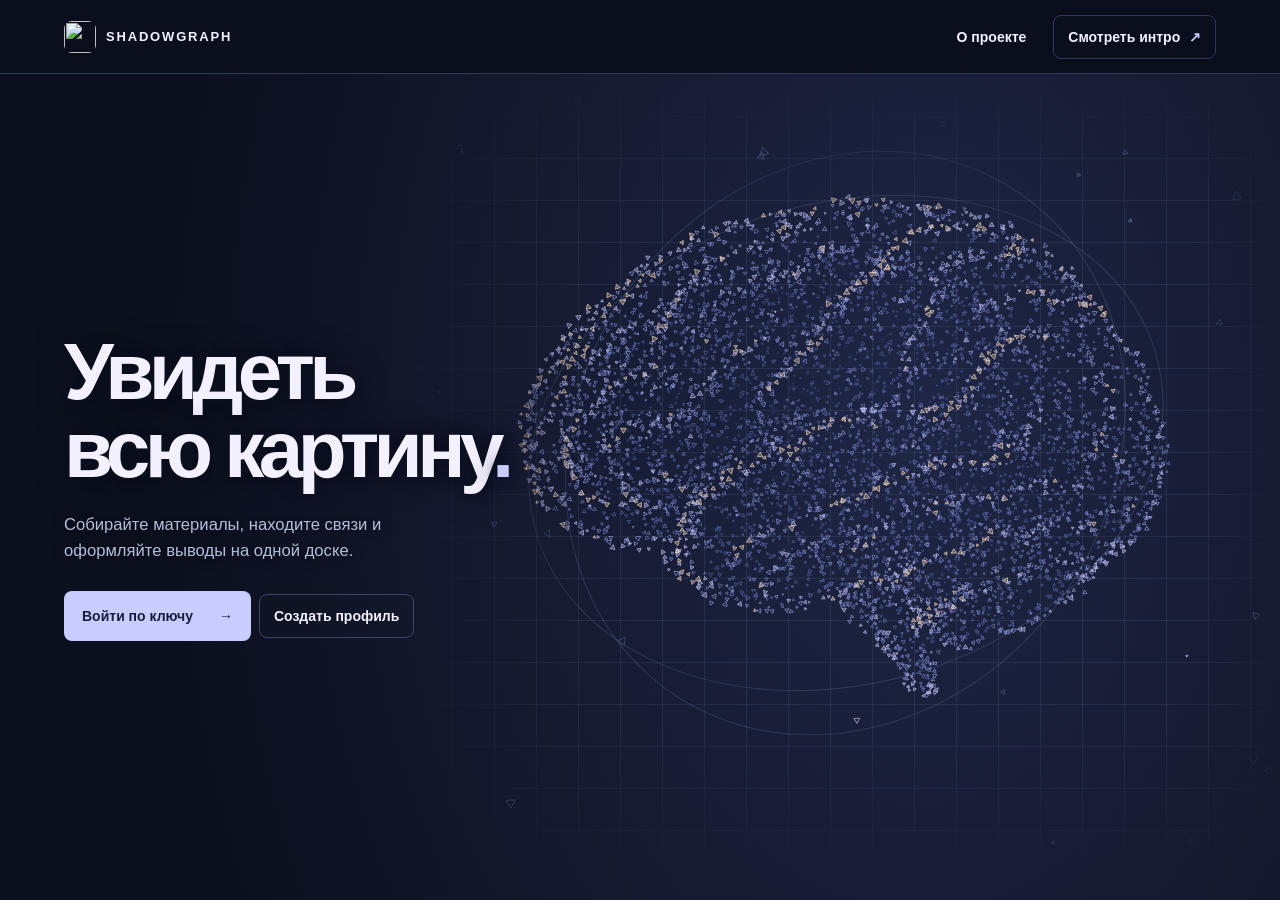
==== commit bc2374fa: "Fix board export and gestures and add interface motion in 7.0.49" ====
--- a/index.html
+++ b/index.html
@@ -1,7 +1,6 @@
 <!doctype html>
 <html lang="ru"><head><meta charset="utf-8"><meta name="viewport" content="width=device-width,initial-scale=1"><meta name="theme-color" content="#080b11"><title>SHADOWGRAPH — Investigation Workspace</title><meta name="description" content="Локальная визуальная OSINT-доска: файлы, граф связей и расследования без ИИ"><style>
-500;600&family=Inter:wght@400;500;600;700;800&display=swap');
-:root{color-scheme:dark;font-family:Inter,system-ui,sans-serif;background:#080b11;color:#e7ebf4}*{box-sizing:border-box}body{margin:0}button,input,textarea,select{font:inherit}button{cursor:pointer}button:disabled{opacity:.4;cursor:default}button:focus-visible,input:focus-visible,textarea:focus-visible{outline:2px solid #a985ff;outline-offset:2px}.app{height:100dvh;display:grid;grid-template-columns:254px minmax(0,1fr) 290px;grid-template-rows:66px minmax(0,1fr) 32px;overflow:hidden}.top{grid-column:1/-1;background:#0d111a;border-bottom:1px solid #222a3a;display:flex;align-items:center;padding:0 22px;gap:24px}.logo{display:flex;align-items:center;gap:10px;min-width:230px}.mark{width:31px;height:31px;border:1px solid #9768f1;border-radius:8px;display:grid;place-items:center;color:#b08aff;background:#231936;font-size:20px}.brand{font-size:15px;letter-spacing:.16em;font-weight:800}.subbrand{font:9px 'IBM Plex Mono';letter-spacing:.18em;color:#77869b}.topmid{display:flex;align-items:center;gap:12px;min-width:0;flex:1}.crumb{font:11px 'IBM Plex Mono';color:#7b899f}.casename{font-size:13px;font-weight:700;white-space:nowrap;overflow:hidden;text-overflow:ellipsis}.topright{display:flex;align-items:center;gap:8px}.tag{font:10px 'IBM Plex Mono';border:1px solid #2c3649;border-radius:4px;padding:6px 9px;color:#8797ad}.tag.live{color:#86e4ae;border-color:#275442;background:#10241c}.btn{background:#1b2130;border:1px solid #333d51;border-radius:7px;color:#dfe5f1;padding:9px 12px;font-weight:600;font-size:12px;display:inline-flex;gap:8px;align-items:center;justify-content:center}.btn:hover{background:#272f43}.btn.primary{background:#8058dc;border-color:#9d7af1;color:white}.btn.primary:hover{background:#9068ef}.btn.ghost{border-color:transparent;background:transparent;color:#90a0b7}.btn.danger{color:#f5969b}.sidebar,.inspector{background:#0e121b;overflow:auto;min-height:0}.sidebar{border-right:1px solid #222a3a}.inspector{border-left:1px solid #222a3a}.section{padding:20px 16px;border-bottom:1px solid #202736}.label{font:10px 'IBM Plex Mono';letter-spacing:.14em;color:#6e819a;margin-bottom:14px;display:flex;justify-content:space-between;align-items:center}.case-item{width:100%;text-align:left;background:#181d2a;border:1px solid #41406b;border-radius:8px;padding:12px;color:#e7e9f7}.case-item strong{display:block;font-size:12px;margin-bottom:7px}.muted{color:#7b899e;font-size:11px}.row{display:flex;align-items:center;gap:8px}.spread{justify-content:space-between}.sideact{width:100%;display:flex;align-items:center;gap:11px;padding:11px 10px;border:0;background:transparent;color:#a9b6c9;text-align:left;border-radius:7px;font-size:12px}.sideact:hover,.sideact.active{background:#1c2130;color:#e4ddff}.sideact .ico{font-size:16px;width:22px;text-align:center;color:#9b7ce5}.statgrid{display:grid;grid-template-columns:1fr 1fr;gap:9px}.stat{background:#161b26;border:1px solid #283144;border-radius:7px;padding:13px}.stat b{font:700 23px 'IBM Plex Mono';color:#e6e9fa}.stat span{display:block;font:10px 'IBM Plex Mono';color:#7c8da5;margin-top:4px}.footnote{font-size:11px;line-height:1.6;color:#687991}.workspace{position:relative;min-width:0;background:#090c13;overflow:hidden}.gridbg{position:absolute;inset:0;background:#090909;background-size:30px 30px;opacity:.64;pointer-events:none}.canvasbar{position:absolute;z-index:5;top:18px;left:18px;right:18px;display:flex;align-items:center;justify-content:space-between;pointer-events:none}.canvasbar>*{pointer-events:auto}.toolbar{display:flex;align-items:center;gap:5px;border:1px solid #343b50;border-radius:9px;background:#121722ee;padding:5px;box-shadow:0 8px 30px #0006}.tool{color:#a8b6cd;border:0;border-radius:6px;padding:8px 10px;background:transparent;font-size:12px}.tool.active,.tool:hover{background:#33264e;color:#cdafff}.canvas{position:absolute;inset:0;touch-action:none;cursor:grab}.canvas.dragging{cursor:grabbing}svg#graph{width:100%;height:100%;overflow:hidden;display:block}.edge{fill:none;stroke:#6f56b8;stroke-width:1.7;opacity:.78}.edge.selected{stroke:#d5b1ff;stroke-width:2.8}.edgehit{fill:none;stroke:transparent;stroke-width:17;cursor:pointer}.node rect.body{fill:#171d2b;stroke:#424f67;stroke-width:1.3}.node.selected rect.body{stroke:#ae82fa;stroke-width:2.4;filter:drop-shadow(0 0 9px #7545bb70)}.node{cursor:move}.node .nodetitle{font:600 12px Inter;fill:#ecf0fb}.node .nodedetail{font:10px 'IBM Plex Mono';fill:#8797ad}.node .type{font:9px 'IBM Plex Mono';fill:#c4a9ff;letter-spacing:.08em}.node .port{fill:#8b6ad0;stroke:#d1bcff;stroke-width:1.5;cursor:crosshair}.bottomtools{position:absolute;z-index:5;bottom:18px;left:18px;right:18px;display:flex;justify-content:space-between;align-items:center;pointer-events:none}.bottomtools>*{pointer-events:auto}.hint{border:1px solid #293246;background:#101622de;border-radius:6px;padding:10px 12px;font:10px 'IBM Plex Mono';color:#74869f}.inspecttitle{font-weight:700;font-size:14px;margin:0 0 5px}.field{margin:14px 0}.field label{display:block;font:10px 'IBM Plex Mono';color:#8495ad;text-transform:uppercase;letter-spacing:.08em;margin-bottom:7px}.input{width:100%;background:#141a26;border:1px solid #303a4e;border-radius:6px;padding:10px;color:#e1e8f7;font-size:12px;outline:none}.input:focus{border-color:#966de8}textarea.input{resize:vertical;min-height:92px}.inshead{padding:22px 18px;border-bottom:1px solid #242c3b}.insbody{padding:18px}.property{padding:11px 0;border-bottom:1px solid #222b3b;font-size:11px;display:flex;justify-content:space-between;gap:9px}.property span:first-child{color:#8192aa}.property span:last-child{text-align:right;color:#dce4f4;word-break:break-all}.preview{max-width:100%;max-height:210px;border-radius:8px;object-fit:contain;border:1px solid #38435a;margin-top:10px}.footer{grid-column:1/-1;background:#0c111a;border-top:1px solid #222a3a;padding:8px 17px;font:10px 'IBM Plex Mono';color:#697b94;display:flex;justify-content:space-between}.dot{display:inline-block;width:7px;height:7px;background:#54cc91;border-radius:50%;margin-right:8px}.modalbg{position:fixed;z-index:20;inset:0;background:#000a;display:grid;place-items:center;padding:20px}.modal{background:#111724;border:1px solid #414a63;border-radius:14px;width:min(520px,100%);max-height:90vh;overflow:auto;padding:25px;box-shadow:0 25px 90px #000b}.modal h2{margin:0 0 9px;font-size:20px}.modal p{font-size:12px;line-height:1.65;color:#98a9be}.modalactions{display:flex;justify-content:flex-end;gap:8px;margin-top:18px}.hidden{display:none!important}.uploadzone{border:1px dashed #69549b;border-radius:9px;padding:28px;text-align:center;background:#19172a;cursor:pointer}.uploadzone:hover{background:#241d3a}.uploadzone b{display:block;font-size:14px}.uploadzone small{display:block;margin-top:9px;color:#98a1b6}.toast{position:fixed;bottom:45px;left:50%;transform:translateX(-50%);z-index:30;background:#202d34;border:1px solid #3c695e;color:#d9fce9;padding:12px 20px;border-radius:8px;font-size:12px;box-shadow:0 10px 30px #0009}.emptyhint{position:absolute;top:50%;left:50%;transform:translate(-50%,-50%);text-align:center;color:#718199;pointer-events:none}.emptyhint strong{display:block;color:#c8d2e3;font-size:18px;margin-bottom:9px}.emptyhint p{font-size:12px;line-height:1.7}.filelist{display:flex;flex-direction:column;gap:6px;margin-top:8px}.filechip{font:10px 'IBM Plex Mono';color:#a5b4c8;padding:8px;background:#161c28;border:1px solid #2b3446;border-radius:5px;overflow:hidden;text-overflow:ellipsis;white-space:nowrap}.divider{height:1px;background:#293144;margin:17px 0}@media(max-width:1120px){.app{grid-template-columns:208px minmax(0,1fr) 250px}.logo{min-width:180px}.top{gap:9px;padding:0 12px}.tag{display:none}}@media(max-width:790px){.app{grid-template-columns:0 minmax(0,1fr);grid-template-rows:58px minmax(0,1fr) 28px}.sidebar{display:none}.inspector{position:absolute;z-index:9;right:0;top:58px;bottom:28px;width:min(315px,87vw);box-shadow:-10px 0 35px #0008}.inspector.collapsed{display:none}.logo{min-width:auto}.subbrand,.crumb{display:none}.brand{font-size:12px}.topright .btn:not(.primary){display:none}.canvasbar{top:9px;left:9px;right:9px}.tool{padding:7px}.hint{display:none}}
+:root{color-scheme:dark;font-family:Inter,system-ui,sans-serif;background:#080b11;color:#e7ebf4}*{box-sizing:border-box}body{margin:0}button,input,textarea,select{font:inherit}button{cursor:pointer}button:disabled{opacity:.4;cursor:default}button:focus-visible,input:focus-visible,textarea:focus-visible,select:focus-visible{outline:2px solid #a985ff;outline-offset:2px}.app{height:100dvh;display:grid;grid-template-columns:254px minmax(0,1fr) 290px;grid-template-rows:66px minmax(0,1fr) 32px;overflow:hidden}.top{grid-column:1/-1;background:#0d111a;border-bottom:1px solid #222a3a;display:flex;align-items:center;padding:0 22px;gap:24px}.logo{display:flex;align-items:center;gap:10px;min-width:230px}.mark{width:31px;height:31px;border:1px solid #9768f1;border-radius:8px;display:grid;place-items:center;color:#b08aff;background:#231936;font-size:20px}.brand{font-size:15px;letter-spacing:.16em;font-weight:800}.subbrand{font:9px 'IBM Plex Mono';letter-spacing:.18em;color:#77869b}.topmid{display:flex;align-items:center;gap:12px;min-width:0;flex:1}.crumb{font:11px 'IBM Plex Mono';color:#7b899f}.casename{font-size:13px;font-weight:700;white-space:nowrap;overflow:hidden;text-overflow:ellipsis}.topright{display:flex;align-items:center;gap:8px}.tag{font:10px 'IBM Plex Mono';border:1px solid #2c3649;border-radius:4px;padding:6px 9px;color:#8797ad}.tag.live{color:#86e4ae;border-color:#275442;background:#10241c}.btn{background:#1b2130;border:1px solid #333d51;border-radius:7px;color:#dfe5f1;padding:9px 12px;font-weight:600;font-size:12px;display:inline-flex;gap:8px;align-items:center;justify-content:center}.btn:hover{background:#272f43}.btn.primary{background:#8058dc;border-color:#9d7af1;color:white}.btn.primary:hover{background:#9068ef}.btn.ghost{border-color:transparent;background:transparent;color:#90a0b7}.btn.danger{color:#f5969b}.sidebar,.inspector{background:#0e121b;overflow:auto;min-height:0}.sidebar{border-right:1px solid #222a3a}.inspector{border-left:1px solid #222a3a}.section{padding:20px 16px;border-bottom:1px solid #202736}.label{font:10px 'IBM Plex Mono';letter-spacing:.14em;color:#6e819a;margin-bottom:14px;display:flex;justify-content:space-between;align-items:center}.case-item{width:100%;text-align:left;background:#181d2a;border:1px solid #41406b;border-radius:8px;padding:12px;color:#e7e9f7}.case-item strong{display:block;font-size:12px;margin-bottom:7px}.muted{color:#7b899e;font-size:11px}.row{display:flex;align-items:center;gap:8px}.spread{justify-content:space-between}.sideact{width:100%;display:flex;align-items:center;gap:11px;padding:11px 10px;border:0;background:transparent;color:#a9b6c9;text-align:left;border-radius:7px;font-size:12px}.sideact:hover,.sideact.active{background:#1c2130;color:#e4ddff}.sideact .ico{font-size:16px;width:22px;text-align:center;color:#9b7ce5}.statgrid{display:grid;grid-template-columns:1fr 1fr;gap:9px}.stat{background:#161b26;border:1px solid #283144;border-radius:7px;padding:13px}.stat b{font:700 23px 'IBM Plex Mono';color:#e6e9fa}.stat span{display:block;font:10px 'IBM Plex Mono';color:#7c8da5;margin-top:4px}.footnote{font-size:11px;line-height:1.6;color:#687991}.workspace{position:relative;min-width:0;background:#090c13;overflow:hidden}.gridbg{position:absolute;inset:0;background:#090909;background-size:30px 30px;opacity:.64;pointer-events:none}.canvasbar{position:absolute;z-index:5;top:18px;left:18px;right:18px;display:flex;align-items:center;justify-content:space-between;pointer-events:none}.canvasbar>*{pointer-events:auto}.toolbar{display:flex;align-items:center;gap:5px;border:1px solid #343b50;border-radius:9px;background:#121722ee;padding:5px;box-shadow:0 8px 30px #0006}.tool{color:#a8b6cd;border:0;border-radius:6px;padding:8px 10px;background:transparent;font-size:12px}.tool.active,.tool:hover{background:#33264e;color:#cdafff}.canvas{position:absolute;inset:0;touch-action:none;cursor:grab}.canvas.dragging{cursor:grabbing}svg#graph{width:100%;height:100%;overflow:hidden;display:block}.edge{fill:none;stroke:#6f56b8;stroke-width:1.7;opacity:.78}.edge.selected{stroke:#d5b1ff;stroke-width:2.8}.edgehit{fill:none;stroke:transparent;stroke-width:17;cursor:pointer}.node rect.body{fill:#171d2b;stroke:#424f67;stroke-width:1.3}.node.selected rect.body{stroke:#ae82fa;stroke-width:2.4;filter:drop-shadow(0 0 9px #7545bb70)}.node{cursor:move}.node .nodetitle{font:600 12px Inter;fill:#ecf0fb}.node .nodedetail{font:10px 'IBM Plex Mono';fill:#8797ad}.node .type{font:9px 'IBM Plex Mono';fill:#c4a9ff;letter-spacing:.08em}.node .port{fill:#8b6ad0;stroke:#d1bcff;stroke-width:1.5;cursor:crosshair}.bottomtools{position:absolute;z-index:5;bottom:18px;left:18px;right:18px;display:flex;justify-content:space-between;align-items:center;pointer-events:none}.bottomtools>*{pointer-events:auto}.hint{border:1px solid #293246;background:#101622de;border-radius:6px;padding:10px 12px;font:10px 'IBM Plex Mono';color:#74869f}.inspecttitle{font-weight:700;font-size:14px;margin:0 0 5px}.field{margin:14px 0}.field label{display:block;font:10px 'IBM Plex Mono';color:#8495ad;text-transform:uppercase;letter-spacing:.08em;margin-bottom:7px}.input{width:100%;background:#141a26;border:1px solid #303a4e;border-radius:6px;padding:10px;color:#e1e8f7;font-size:12px;outline:none}.input:focus{border-color:#966de8}textarea.input{resize:vertical;min-height:92px}.inshead{padding:22px 18px;border-bottom:1px solid #242c3b}.insbody{padding:18px}.property{padding:11px 0;border-bottom:1px solid #222b3b;font-size:11px;display:flex;justify-content:space-between;gap:9px}.property span:first-child{color:#8192aa}.property span:last-child{text-align:right;color:#dce4f4;word-break:break-all}.preview{max-width:100%;max-height:210px;border-radius:8px;object-fit:contain;border:1px solid #38435a;margin-top:10px}.footer{grid-column:1/-1;background:#0c111a;border-top:1px solid #222a3a;padding:8px 17px;font:10px 'IBM Plex Mono';color:#697b94;display:flex;justify-content:space-between}.dot{display:inline-block;width:7px;height:7px;background:#54cc91;border-radius:50%;margin-right:8px}.modalbg{position:fixed;z-index:20;inset:0;background:#000a;display:grid;place-items:center;padding:20px}.modal{background:#111724;border:1px solid #414a63;border-radius:14px;width:min(520px,100%);max-height:90vh;overflow:auto;padding:25px;box-shadow:0 25px 90px #000b}.modal h2{margin:0 0 9px;font-size:20px}.modal p{font-size:12px;line-height:1.65;color:#98a9be}.modalactions{display:flex;justify-content:flex-end;gap:8px;margin-top:18px}.hidden{display:none!important}.uploadzone{border:1px dashed #69549b;border-radius:9px;padding:28px;text-align:center;background:#19172a;cursor:pointer}.uploadzone:hover{background:#241d3a}.uploadzone b{display:block;font-size:14px}.uploadzone small{display:block;margin-top:9px;color:#98a1b6}.toast{position:fixed;bottom:45px;left:50%;transform:translateX(-50%);z-index:30;background:#202d34;border:1px solid #3c695e;color:#d9fce9;padding:12px 20px;border-radius:8px;font-size:12px;box-shadow:0 10px 30px #0009}.emptyhint{position:absolute;top:50%;left:50%;transform:translate(-50%,-50%);text-align:center;color:#718199;pointer-events:none}.emptyhint strong{display:block;color:#c8d2e3;font-size:18px;margin-bottom:9px}.emptyhint p{font-size:12px;line-height:1.7}.filelist{display:flex;flex-direction:column;gap:6px;margin-top:8px}.filechip{font:10px 'IBM Plex Mono';color:#a5b4c8;padding:8px;background:#161c28;border:1px solid #2b3446;border-radius:5px;overflow:hidden;text-overflow:ellipsis;white-space:nowrap}.divider{height:1px;background:#293144;margin:17px 0}@media(max-width:1120px){.app{grid-template-columns:208px minmax(0,1fr) 250px}.logo{min-width:180px}.top{gap:9px;padding:0 12px}.tag{display:none}}@media(max-width:790px){.app{grid-template-columns:0 minmax(0,1fr);grid-template-rows:58px minmax(0,1fr) 28px}.sidebar{display:none}.inspector{position:absolute;z-index:9;right:0;top:58px;bottom:28px;width:min(315px,87vw);box-shadow:-10px 0 35px #0008}.inspector.collapsed{display:none}.logo{min-width:auto}.subbrand,.crumb{display:none}.brand{font-size:12px}.topright .btn:not(.primary){display:none}.canvasbar{top:9px;left:9px;right:9px}.tool{padding:7px}.hint{display:none}}
 
 :root{font-family:Inter,'Segoe UI',sans-serif;background:#0b0e14}.app{grid-template-columns:242px minmax(0,1fr) 290px;grid-template-rows:76px minmax(0,1fr) 32px}.top{background:#10141d;padding:0 20px}.mark{background:#090909;color:white;border:0;width:37px;height:37px}.brand{letter-spacing:.12em;font-size:14px}.subbrand{font-size:8px;margin-top:5px}.logo{min-width:222px}.topmid{flex-wrap:wrap;gap:6px 12px}.crumb{display:none}.casename{max-width:240px}.search{max-width:220px;margin-left:auto;background:#0b0e16!important;border-radius:9px!important}.sidebar,.inspector{background:#10141d}.section{padding:19px 16px}.case-item{background:#090909;border-color:#4c3c6c;padding:15px 12px}.sideact{padding:12px 10px}.sideact.active{border-left:2px solid #ac89fa;background:#231e35}.label{font-size:9px;letter-spacing:.12em;color:#919eb4}.stat{background:#151b26;border-color:#283042}.stat b{font-size:24px}.stat span{font-size:9px}.btn{border-radius:8px;min-height:36px}.btn.primary{background:#9871ee;border-color:#ae8bf6;color:#100b1b}.btn.primary:hover{background:#b18afb}.gridbg{background:#090909;background-size:24px 24px}.workspace{background:#090909}.toolbar{border-color:#343647;background:#131824f5;border-radius:10px}.canvasbar{top:20px}.canvasbar>.toolbar:last-child{display:none}.node rect.body{fill:#171e2b;stroke-width:1.5}.node.selected rect.body{fill:#262038;stroke-width:3!important}.inshead{padding-top:24px}.insbody h3{font-size:17px;line-height:1.5;margin:9px 0}.footnote{color:#98a6ba;line-height:1.8}.input{background:#151b27;padding:11px;border-radius:8px}.modal{width:min(650px,100%);padding:28px;border-color:#454059;background:#090909}.modal h2{font-size:25px;letter-spacing:-.03em}.eyebrow{font:10px 'IBM Plex Mono',monospace;letter-spacing:.15em;color:#b294ef;margin-bottom:12px}.uploadzone{width:100%;color:#e8e2ff}.queueitem{display:flex;gap:12px;align-items:center;padding:12px;background:#171e2b;border:1px solid #30384b;border-radius:8px;margin-top:8px;font-size:12px}.queueitem>div{flex:1;min-width:0}.queueitem b{display:block;overflow:hidden;text-overflow:ellipsis;white-space:nowrap}.queueitem small{display:block;color:#8e9db3;margin-top:6px}.queueitem label{white-space:nowrap;font-size:11px}.checkline{display:flex;align-items:center;gap:10px;font-size:12px;color:#c2cbdb;padding:10px 0;line-height:1.5;overflow-wrap:anywhere}input[type=checkbox]{accent-color:#a17aed;width:16px;height:16px;flex-shrink:0}input[type=color]{width:100%;height:36px;background:#161b28;border:1px solid #394356;border-radius:6px;cursor:pointer}.sourcepreview{font:11px/1.7 monospace;white-space:pre-wrap;overflow-wrap:anywhere;max-height:240px;overflow:auto;background:#0c1018;padding:12px;border-radius:7px;color:#9eafc8}.hint{font-size:9px}.tag.live{font-size:8px}.emptyhint strong{font-size:23px;letter-spacing:-.04em}.emptyhint p{font-size:13px;line-height:1.9}.footer{font-size:9px}.toast{max-width:90vw}.modalbg{backdrop-filter:blur(5px)}
 @media(max-width:1250px){.app{grid-template-columns:210px minmax(0,1fr) 250px}.logo{min-width:195px}.search{max-width:170px}.canvasbar .tool{font-size:11px;padding:8px}.top{gap:12px}}
@@ -38,7 +37,7 @@
 
 .chatgpt-signin{display:block;margin:12px 0 22px;color:#111;font-size:12px;text-underline-offset:4px}
 
-</style><link rel="icon" type="image/svg+xml" sizes="any" href="./favicon.svg?v=5.9"><link rel="icon" type="image/png" sizes="32x32" href="./favicon-32.png?v=5.9"><link rel="icon" type="image/png" sizes="16x16" href="./favicon-16.png?v=5.9"><link rel="shortcut icon" href="./favicon.ico?v=5.9"><link rel="apple-touch-icon" sizes="180x180" href="./apple-touch-icon.png?v=5.9"><link rel="manifest" href="./site.webmanifest?v=5.9"><meta name="application-name" content="SHADOWGRAPH"><meta name="referrer" content="no-referrer"><meta http-equiv="Content-Security-Policy" content="default-src 'self' data: blob:; script-src 'self' 'sha256-p6VlsaGQ1Njx8txKnEULCeASNuBdKuAPaAYk0qtY1fM=' 'wasm-unsafe-eval'; style-src 'self' 'unsafe-inline'; img-src 'self' data: blob: https://tiles.openfreemap.org; media-src 'self' data: blob:; connect-src 'self' data: blob: https://tiles.openfreemap.org; worker-src 'self' blob:; object-src 'none'; base-uri 'self'; form-action 'self'; frame-src 'none'"><style>@font-face{font-family:Inter;src:url('./public/vendor/report/NotoSans-Regular.ttf') format('truetype');font-weight:100 500;font-display:swap}@font-face{font-family:Inter;src:url('./public/vendor/report/NotoSans-Bold.ttf') format('truetype');font-weight:600 900;font-display:swap}
+</style><link rel="icon" type="image/svg+xml" sizes="any" href="./favicon.svg?v=5.9"><link rel="icon" type="image/png" sizes="32x32" href="./favicon-32.png?v=5.9"><link rel="icon" type="image/png" sizes="16x16" href="./favicon-16.png?v=5.9"><link rel="shortcut icon" href="./favicon.ico?v=5.9"><link rel="apple-touch-icon" sizes="180x180" href="./apple-touch-icon.png?v=5.9"><link rel="manifest" href="./site.webmanifest?v=5.9"><meta name="application-name" content="SHADOWGRAPH"><meta name="referrer" content="no-referrer"><meta http-equiv="Content-Security-Policy" content="default-src 'self' data: blob:; script-src 'self' 'sha256-F7xd0IVkbohph2ncbLRn3l00i46vFNA+nR6aKi/Ypfo=' 'wasm-unsafe-eval'; style-src 'self' 'unsafe-inline'; img-src 'self' data: blob: https://tiles.openfreemap.org; media-src 'self' data: blob:; connect-src 'self' data: blob: https://tiles.openfreemap.org; worker-src 'self' blob:; object-src 'none'; base-uri 'self'; form-action 'self'; frame-src 'none'"><style>@font-face{font-family:Inter;src:url('./public/vendor/report/NotoSans-Regular.ttf') format('truetype');font-weight:100 500;font-display:swap}@font-face{font-family:Inter;src:url('./public/vendor/report/NotoSans-Bold.ttf') format('truetype');font-weight:600 900;font-display:swap}
 :root{--sg-accent67:#a995e8;--sg-bg67:#09090b;--sg-surface67:#111114;--sg-raised67:#17171c;--sg-border67:#2b2b32;--sg-text67:#eeedf2;--sg-muted67:#96949f}
 .app .label,.app .footer,.app .hint,.app .subbrand,.app .filechip,.app text.type{font-family:ui-monospace,Consolas,monospace!important}.app .top #logoutTop{display:none!important}
 body[data-theme67=graphite]{--sg-bg67:#151619;--sg-surface67:#1b1c20;--sg-raised67:#222329;--sg-border67:#35363e}
@@ -896,11 +895,11 @@
 .tourTop747{display:flex;justify-content:space-between;align-items:center;color:#ada4bb}.tour747 p{line-height:1.55}.tour747 progress{width:100%;height:6px;accent-color:#a896ef}
 .entry-explore747{display:flex;flex-wrap:wrap;align-items:center;gap:10px;margin-top:20px}.entry-explore747 a{color:var(--entry-accent);text-decoration:underline;text-underline-offset:4px}
 @media(max-width:700px){.dash747{grid-template-columns:1fr}.tabs747 button{min-height:40px}}
-</style><link rel="stylesheet" href="./public/portal748.css"></head><body><style>#boot699{position:fixed;inset:0;z-index:12000;background:#080809;color:#ededf0;font:14px system-ui,sans-serif;display:grid;place-items:center;padding:28px}#boot699[hidden]{display:none}#boot699 [hidden]{display:none!important}#boot699 .boot-box699{width:min(420px,100%)}#boot699 .boot-mark699{font-size:28px;font-weight:750;letter-spacing:-1px;border:1px solid #303036;border-radius:12px;display:grid;place-items:center;width:64px;height:64px;margin-bottom:30px;background:#101013}#boot699 h1{font-size:24px;line-height:1.3;margin:0 0 12px}#boot699 p{color:#9d9da7;line-height:1.6;margin:0}#boot699 .boot-progress699{display:flex;gap:6px;margin-top:26px}#boot699 .boot-progress699 i{width:6px;height:6px;border-radius:50%;background:#b5a0e7;animation:boot699 1.2s infinite}#boot699 .boot-progress699 i:nth-child(2){animation-delay:.2s}#boot699 .boot-progress699 i:nth-child(3){animation-delay:.4s}#bootRetry699{margin-top:24px;background:#eee;color:#111;border:0;padding:12px 18px;border-radius:7px;font:inherit}@keyframes boot699{50%{opacity:.25}}@media(prefers-reduced-motion:reduce){#boot699 .boot-progress699 i{animation:none}}</style><section id="boot699" role="status" aria-live="polite"><div class="boot-box699"><div class="boot-mark699" aria-hidden="true">SG</div><h1>Открываем SHADOWGRAPH</h1><p>Подготавливаем локальное пространство…</p><div class="boot-progress699" aria-hidden="true"><i></i><i></i><i></i></div><button id="bootRetry699" hidden>Обновить страницу</button></div></section><div class="app"><header class="top"><div class="logo"><div class="mark">⌘</div><div><div class="brand">SHADOWGRAPH</div><div class="subbrand">VISUAL INTELLIGENCE SYSTEM</div></div></div><div class="topmid"><span class="crumb">WORKSPACE /</span><span class="casename" id="caseTitle">CASE 001 — New investigation</span></div><div class="topright"><span class="tag live">● LOCAL / PRIVATE</span><button class="btn" id="exportBtn">↧ Экспорт</button><button class="btn primary" id="uploadTop">＋ Импорт файлов</button></div></header>
-<aside class="sidebar"><section class="section"><div class="label">ACTIVE INVESTIGATION <button class="btn ghost" id="caseSwitch" title="Сменить проект">⌄</button></div><button class="case-item" id="caseCard"><strong id="sideTitle">New investigation</strong><span class="muted" id="caseDate">Локальный проект</span></button><button class="sideact" id="newCase">＋ Создать расследование</button></section><section class="section"><div class="label">WORKSPACE TOOLS</div><button class="sideact active" id="sideGraph"><span class="ico">◇</span>Карта связей</button><button class="sideact" id="sideUpload"><span class="ico">⇧</span>Импорт материалов</button><button class="sideact" id="sideAdd"><span class="ico">⊕</span>Добавить сущность</button><button class="sideact" id="sideConnect"><span class="ico">⌁</span>Связать узлы</button><button class="sideact" id="sideLayout"><span class="ico">◎</span>Авторасстановка</button></section><section class="section"><div class="label">CASE STATISTICS</div><div class="statgrid"><div class="stat"><b id="nodeCount">0</b><span>ENTITIES</span></div><div class="stat"><b id="edgeCount">0</b><span>LINKS</span></div><div class="stat"><b id="fileCount">0</b><span>FILES</span></div><div class="stat"><b id="imageCount">0</b><span>IMAGES</span></div></div></section><section class="section"><div class="label">CASE FILES</div><div id="fileList" class="filelist"><div class="muted">Файлов пока нет</div></div></section><section class="section"><div class="label">PRIVACY MODE</div><p class="footnote">Без искусственного интеллекта. Файлы и расследования сохраняются на этом устройстве в хранилище браузера. Не загружайте чужие чувствительные данные без разрешения.</p></section></aside>
-<main class="workspace" id="workspace"><div class="gridbg"></div><div class="canvasbar"><div class="toolbar"><button class="tool active" data-mode="select" title="Выбор / перемещение">↖ Выбор</button><button class="tool" data-mode="connect" title="Выберите два узла">⌁ Связь</button><button class="tool" id="addTool">＋ Узел</button><button class="tool" id="fitTool">⤢ Вписать</button></div><div class="toolbar"><span class="tag" id="graphStatus">GRAPH ENGINE READY</span></div></div><div class="canvas" id="canvas"><svg id="graph" xmlns="http://www.w3.org/2000/svg"><g id="viewport"><g id="edgesLayer"></g><g id="nodesLayer"></g></g></svg></div><div class="emptyhint" id="emptyHint"><strong>Начните своё расследование</strong><p>Импортируйте файлы или добавьте первый узел.<br>Связи появятся автоматически по совпадающим данным.</p></div><div class="bottomtools"><div class="hint" id="canvasHint">ПРОБЕЛ + ПЕРЕТАСКИВАНИЕ · ЗУМ КОЛЁСИКОМ · УЗЛЫ ПЕРЕМЕЩАЮТСЯ</div><div class="toolbar"><button class="tool" id="zoomOut">−</button><span class="tool" id="zoomLabel">100%</span><button class="tool" id="zoomIn">＋</button></div></div></main>
-<aside class="inspector" id="inspector"><div class="inshead"><div class="label">OBJECT INSPECTOR <button class="btn ghost" id="closeInspector">×</button></div><h2 class="inspecttitle" id="inspectHead">Обзор расследования</h2><div class="muted" id="inspectSub">Выберите узел или связь на карте</div></div><div class="insbody" id="inspectBody"><div class="label">GET STARTED</div><p class="footnote">Загрузите изображения, TXT, JSON или CSV. Система найдёт URL, email, никнеймы и координаты по формальным правилам, а затем отобразит связи с исходными файлами.</p><button class="btn primary" id="inspectUpload">＋ Добавить файлы</button><div class="divider"></div><div class="label">SUPPORTED INPUT</div><div class="filechip">TXT · CSV · JSON · JPG · PNG · WEBP</div><p class="footnote">PDF, DOCX и другие файлы можно прикрепить как материалы; извлечение текста из них пока не выполняется.</p></div></aside><footer class="footer"><span><span class="dot"></span>SHADOWGRAPH ENGINE v1.0 · NO AI</span><span id="saveState">LOCAL STORAGE READY</span></footer></div>
-<input type="file" id="fileInput" accept=".txt,.csv,.json,.jpg,.jpeg,.png,.webp,.pdf,.docx,.xlsx,image/*,text/*" multiple hidden><div id="modalRoot"></div><div class="toast hidden" id="toast"></div>
+</style><link rel="stylesheet" href="./public/portal748.css"><link rel="stylesheet" href="./public/motion749.css"></head><body><style>#boot699{position:fixed;inset:0;z-index:12000;background:#080809;color:#ededf0;font:14px system-ui,sans-serif;display:grid;place-items:center;padding:28px}#boot699[hidden]{display:none}#boot699 [hidden]{display:none!important}#boot699 .boot-box699{width:min(420px,100%)}#boot699 .boot-mark699{font-size:28px;font-weight:750;letter-spacing:-1px;border:1px solid #303036;border-radius:12px;display:grid;place-items:center;width:64px;height:64px;margin-bottom:30px;background:#101013}#boot699 h1{font-size:24px;line-height:1.3;margin:0 0 12px}#boot699 p{color:#9d9da7;line-height:1.6;margin:0}#boot699 .boot-progress699{display:flex;gap:6px;margin-top:26px}#boot699 .boot-progress699 i{width:6px;height:6px;border-radius:50%;background:#b5a0e7;animation:boot699 1.2s infinite}#boot699 .boot-progress699 i:nth-child(2){animation-delay:.2s}#boot699 .boot-progress699 i:nth-child(3){animation-delay:.4s}#bootRetry699{margin-top:24px;background:#eee;color:#111;border:0;padding:12px 18px;border-radius:7px;font:inherit}@keyframes boot699{50%{opacity:.25}}@media(prefers-reduced-motion:reduce){#boot699 .boot-progress699 i{animation:none}}</style><section id="boot699" role="status" aria-live="polite"><div class="boot-box699"><div class="boot-mark699" aria-hidden="true">SG</div><h1>Открываем SHADOWGRAPH</h1><p>Подготавливаем локальное пространство…</p><div class="boot-progress699" aria-hidden="true"><i></i><i></i><i></i></div><button type="button" id="bootRetry699" hidden>Обновить страницу</button></div></section><div class="app"><header class="top"><div class="logo"><div class="mark">⌘</div><div><div class="brand">SHADOWGRAPH</div><div class="subbrand">VISUAL INTELLIGENCE SYSTEM</div></div></div><div class="topmid"><span class="crumb">WORKSPACE /</span><span class="casename" id="caseTitle">CASE 001 — New investigation</span></div><div class="topright"><span class="tag live">● LOCAL / PRIVATE</span><button type="button" class="btn" id="exportBtn">↧ Экспорт</button><button type="button" class="btn primary" id="uploadTop">＋ Импорт файлов</button></div></header>
+<aside class="sidebar" aria-label="Инструменты и материалы"><section class="section"><div class="label">ACTIVE INVESTIGATION <button type="button" class="btn ghost" id="caseSwitch" title="Сменить проект" aria-label="Сменить проект">⌄</button></div><button type="button" class="case-item" id="caseCard"><strong id="sideTitle">New investigation</strong><span class="muted" id="caseDate">Локальный проект</span></button><button type="button" class="sideact" id="newCase">＋ Создать расследование</button></section><section class="section"><div class="label">WORKSPACE TOOLS</div><button type="button" class="sideact active" id="sideGraph"><span class="ico">◇</span>Карта связей</button><button type="button" class="sideact" id="sideUpload"><span class="ico">⇧</span>Импорт материалов</button><button type="button" class="sideact" id="sideAdd"><span class="ico">⊕</span>Добавить сущность</button><button type="button" class="sideact" id="sideConnect"><span class="ico">⌁</span>Связать узлы</button><button type="button" class="sideact" id="sideLayout"><span class="ico">◎</span>Авторасстановка</button></section><section class="section"><div class="label">CASE STATISTICS</div><div class="statgrid"><div class="stat"><b id="nodeCount">0</b><span>ENTITIES</span></div><div class="stat"><b id="edgeCount">0</b><span>LINKS</span></div><div class="stat"><b id="fileCount">0</b><span>FILES</span></div><div class="stat"><b id="imageCount">0</b><span>IMAGES</span></div></div></section><section class="section"><div class="label">CASE FILES</div><div id="fileList" class="filelist"><div class="muted">Файлов пока нет</div></div></section><section class="section"><div class="label">PRIVACY MODE</div><p class="footnote">Без искусственного интеллекта. Файлы и расследования сохраняются на этом устройстве в хранилище браузера. Не загружайте чужие чувствительные данные без разрешения.</p></section></aside>
+<main class="workspace" id="workspace"><div class="gridbg"></div><div class="canvasbar"><div class="toolbar"><button type="button" class="tool active" data-mode="select" title="Выбор / перемещение">↖ Выбор</button><button type="button" class="tool" data-mode="connect" title="Выберите два узла">⌁ Связь</button><button type="button" class="tool" id="addTool">＋ Узел</button><button type="button" class="tool" id="fitTool">⤢ Вписать</button></div><div class="toolbar"><span class="tag" id="graphStatus">GRAPH ENGINE READY</span></div></div><div class="canvas" id="canvas"><svg id="graph" xmlns="http://www.w3.org/2000/svg"><g id="viewport"><g id="edgesLayer"></g><g id="nodesLayer"></g></g></svg></div><div class="emptyhint" id="emptyHint"><strong>Начните своё расследование</strong><p>Импортируйте файлы или добавьте первый узел.<br>Связи появятся автоматически по совпадающим данным.</p></div><div class="bottomtools"><div class="hint" id="canvasHint">ПРОБЕЛ + ПЕРЕТАСКИВАНИЕ · ЗУМ КОЛЁСИКОМ · УЗЛЫ ПЕРЕМЕЩАЮТСЯ</div><div class="toolbar"><button type="button" class="tool" id="zoomOut" aria-label="Отдалить">−</button><span class="tool" id="zoomLabel">100%</span><button type="button" class="tool" id="zoomIn" aria-label="Приблизить">＋</button></div></div></main>
+<aside class="inspector" id="inspector" aria-label="Инспектор объекта"><div class="inshead"><div class="label">OBJECT INSPECTOR <button type="button" class="btn ghost" id="closeInspector" aria-label="Закрыть инспектор">×</button></div><h2 class="inspecttitle" id="inspectHead">Обзор расследования</h2><div class="muted" id="inspectSub">Выберите узел или связь на карте</div></div><div class="insbody" id="inspectBody"><div class="label">GET STARTED</div><p class="footnote">Загрузите изображения, TXT, JSON или CSV. Система найдёт URL, email, никнеймы и координаты по формальным правилам, а затем отобразит связи с исходными файлами.</p><button type="button" class="btn primary" id="inspectUpload">＋ Добавить файлы</button><div class="divider"></div><div class="label">SUPPORTED INPUT</div><div class="filechip">TXT · CSV · JSON · JPG · PNG · WEBP</div><p class="footnote">PDF, DOCX и другие файлы можно прикрепить как материалы; извлечение текста из них пока не выполняется.</p></div></aside><footer class="footer"><span><span class="dot"></span>SHADOWGRAPH ENGINE v1.0 · NO AI</span><span id="saveState">LOCAL STORAGE READY</span></footer></div>
+<input type="file" id="fileInput" accept=".txt,.csv,.json,.jpg,.jpeg,.png,.webp,.pdf,.docx,.xlsx,image/*,text/*" multiple hidden><div id="modalRoot"></div><div class="toast hidden" id="toast" role="status" aria-live="polite"></div>
 <script>let viewportRevision692=0;
 
 (()=>{'use strict';
@@ -995,32 +994,36 @@
   }
 },true);
 
-function newCaseDialog(){modal('<h2>Новое расследование</h2><p>Проект будет сохранён в этом браузере.</p><div class="field"><label>Название расследования</label><input id="newCaseName" class="input" maxlength="110" value="Новое расследование"></div><div class="modalactions"><button class="btn" id="cancelModal">Отмена</button><button class="btn primary" id="createConfirm">Создать</button></div>');$('#cancelModal').onclick=closeModal;$('#createConfirm').onclick=async()=>{current=createCase($('#newCaseName').value.trim()||'Новое расследование');cases.unshift(current);await request('cases','put',current);BrowserStorage736.set(getCaseStorageKey(),current.id);selected=null;selectedEdge=null;view={x:0,y:0,z:1};closeModal();render();toast('Расследование создано')}}
-function caseDialog(){modal('<h2>Расследования</h2><p>Выберите сохранённый проект.</p><div id="casesMenu"></div><div class="modalactions"><button class="btn" id="cancelModal">Закрыть</button><button class="btn primary" id="createCaseHere">＋ Новый проект</button></div>');$('#casesMenu').innerHTML=cases.map(c=>'<button class="sideact" data-case="'+c.id+'"><span class="ico">◇</span><span style="flex:1">'+esc(c.name)+'<small class="muted" style="display:block;margin-top:4px">'+c.nodes.length+' узлов · '+new Date(c.updated).toLocaleDateString('ru-RU')+'</small></span></button>').join('');$$('[data-case]').forEach(b=>b.onclick=()=>{current=cases.find(c=>c.id===b.dataset.case);BrowserStorage736.set(getCaseStorageKey(),current.id);selected=null;selectedEdge=null;closeModal();render();fit()});$('#cancelModal').onclick=closeModal;$('#createCaseHere').onclick=newCaseDialog}
+function newCaseDialog(){modal('<h2>Новое расследование</h2><p>Проект будет сохранён в этом браузере.</p><div class="field"><label>Название расследования</label><input id="newCaseName" class="input" maxlength="110" value="Новое расследование"></div><div class="modalactions"><button type="button" class="btn" id="cancelModal">Отмена</button><button type="submit" class="btn primary" id="createConfirm">Создать</button></div>');$('#cancelModal').onclick=closeModal;$('#createConfirm').onclick=async()=>{current=createCase($('#newCaseName').value.trim()||'Новое расследование');cases.unshift(current);await request('cases','put',current);BrowserStorage736.set(getCaseStorageKey(),current.id);selected=null;selectedEdge=null;view={x:0,y:0,z:1};closeModal();render();toast('Расследование создано')}}
+function caseDialog(){modal('<h2>Расследования</h2><p>Выберите сохранённый проект.</p><div id="casesMenu"></div><div class="modalactions"><button type="button" class="btn" id="cancelModal">Закрыть</button><button type="button" class="btn primary" id="createCaseHere">＋ Новый проект</button></div>');$('#casesMenu').innerHTML=cases.map(c=>'<button type="button" class="sideact" data-case="'+esc(c.id)+'"><span class="ico">◇</span><span style="flex:1">'+esc(c.name)+'<small class="muted" style="display:block;margin-top:4px">'+c.nodes.length+' узлов · '+new Date(c.updated).toLocaleDateString('ru-RU')+'</small></span></button>').join('');$$('[data-case]').forEach(b=>b.onclick=()=>{current=cases.find(c=>c.id===b.dataset.case);BrowserStorage736.set(getCaseStorageKey(),current.id);selected=null;selectedEdge=null;closeModal();render();fit()});$('#cancelModal').onclick=closeModal;$('#createCaseHere').onclick=newCaseDialog}
 function addNode(n,doRender=true){n={id:uid(),type:'note',label:'Новый узел',detail:'',x:0,y:0,...n};current.nodes.push(n);if(doRender){render();persist()}return n}
 function edgeBetween(a,b,label='связано'){if(a===b)return null;const old=current.edges.find(e=>(e.from===a&&e.to===b)||(e.from===b&&e.to===a));if(old)return old;const e={id:uid(),from:a,to:b,label};current.edges.push(e);return e}
-function addNodeDialog(){modal('<h2>Добавить сущность</h2><p>Создайте объект на графе.</p><div class="field"><label>Тип</label><select id="nodeType" class="input">'+Object.keys(types).map(k=>'<option value="'+k+'">'+types[k][0]+'</option>').join('')+'</select></div><div class="field"><label>Название</label><input id="nodeLabel" class="input" maxlength="200" placeholder="Например, @nickname"></div><div class="field"><label>Заметка</label><textarea id="nodeDetail" class="input"></textarea></div><div class="modalactions"><button class="btn" id="cancelModal">Отмена</button><button class="btn primary" id="addConfirm">Добавить</button></div>');$('#cancelModal').onclick=closeModal;$('#addConfirm').onclick=()=>{const title=$('#nodeLabel').value.trim();if(!title)return toast('Введите название');const n=addNode({type:$('#nodeType').value,label:title,detail:$('#nodeDetail').value,x:(window.innerWidth*.4-view.x)/view.z,y:(window.innerHeight*.4-view.y)/view.z});selected=n.id;closeModal();render();persist()}}
+function addNodeDialog(){modal('<h2>Добавить сущность</h2><p>Создайте объект на графе.</p><div class="field"><label>Тип</label><select id="nodeType" class="input">'+Object.keys(types).map(k=>'<option value="'+k+'">'+types[k][0]+'</option>').join('')+'</select></div><div class="field"><label>Название</label><input id="nodeLabel" class="input" maxlength="200" placeholder="Например, @nickname"></div><div class="field"><label>Заметка</label><textarea id="nodeDetail" class="input"></textarea></div><div class="modalactions"><button type="button" class="btn" id="cancelModal">Отмена</button><button type="button" class="btn primary" id="addConfirm">Добавить</button></div>');$('#cancelModal').onclick=closeModal;$('#addConfirm').onclick=()=>{const title=$('#nodeLabel').value.trim();if(!title)return toast('Введите название');const n=addNode({type:$('#nodeType').value,label:title,detail:$('#nodeDetail').value,x:(window.innerWidth*.4-view.x)/view.z,y:(window.innerHeight*.4-view.y)/view.z});selected=n.id;closeModal();render();persist()}}
 function extract(t){const vals=[];const seen=new Set();const add=(type,label)=>{label=label.trim().replace(/[),.;]+$/,'');if(!label||label.length>180)return;const key=type+':'+label.toLowerCase();if(!seen.has(key)){seen.add(key);vals.push({type,label})}};for(const x of t.matchAll(/\b[A-Z0-9._%+-]+@[A-Z0-9.-]+\.[A-Z]{2,}\b/gi))add('email',x[0]);for(const x of t.matchAll(/https?:\/\/[^\s<>"']+/gi))add('url',x[0]);for(const x of t.matchAll(/(?:^|[\s(])@[a-zA-Z0-9_]{4,32}\b/g))add('username',x[0].trim());for(const x of t.matchAll(/(?:^|[\s,;])(-?\d{1,2}\.\d{4,})\s*[,;]\s*(-?\d{1,3}\.\d{4,})(?=$|[\s,;])/gm)){const lat=+x[1],lon=+x[2];if(Math.abs(lat)<=90&&Math.abs(lon)<=180)add('location',lat+', '+lon)}return vals.slice(0,150)}
 function tableItems(text,isJson){if(isJson){try{const parsed=JSON.parse(text),rows=Array.isArray(parsed)?parsed:[parsed];return rows.slice(0,300).flatMap(row=>{if(typeof row!=='object'||!row)return[];return Object.entries(row).filter(([k,v])=>/^(user(name)?|nick(name)?|handle|email|url|website|link|latitude|longitude)$/i.test(k)&&['string','number'].includes(typeof v)).map(([k,v])=>({type:/mail/i.test(k)?'email':/url|web|link/i.test(k)?'url':/lat|lon/i.test(k)?'location':'username',label:String(v)}))})}catch(e){toast('Некорректный JSON — использован текстовый анализ')}return[]}
-const lines=text.split(/\r?\n/).slice(0,300);if(lines.length<2)return[];const sep=lines[0].includes('\t')?'\t':',';const hdr=lines[0].split(sep).map(x=>x.replace(/^"|"$/g,'').trim());const columns=hdr.map((h,i)=>({h,i})).filter(o=>/^(user(name)?|nick(name)?|handle|email|url|website|link)$/i.test(o.h));if(!columns.length)return[];return lines.slice(1).flatMap(l=>columns.map(({h,i})=>({type:/mail/i.test(h)?'email':/url|web|link/i.test(h)?'url':'username',label:(l.split(sep)[i]||'').replace(/^"|"$/g,'').trim()})).filter(x=>x.label))}
+const [header,...rows]=Analyzer.csv(text).slice(0,300);
+ if(!header)return [];
+ const columns=header.map((label,i)=>({label:label.trim(),i})).filter(({label})=>/^(user(name)?|nick(name)?|handle|email|url|website|link)$/i.test(label));
+ return rows.flatMap(row=>columns.map(({label,i})=>({type:/mail/i.test(label)?'email':/url|web|link/i.test(label)?'url':'username',label:(row[i]||'').trim()}))).filter(item=>item.label)
+}
 async function ingest(files){let count=0;for(const f of files){if(f.size>12*1024*1024){toast('Пропущен '+f.name+': лимит 12 МБ');continue}if(current.files.length>=60){toast('Лимит: 60 файлов на расследование');break}const isImage=/^image\/(jpeg|png|webp)$/.test(f.type)||/\.(jpe?g|png|webp)$/i.test(f.name);const isText=/\.(txt|csv|json)$/i.test(f.name)||f.type==='text/plain';let content=null,raw='';try{if(isImage)content=await readDataUrl(f);else if(isText)raw=await f.text()}catch(e){toast('Не удалось прочитать '+f.name);continue}const file={id:uid(),name:f.name,size:f.size,type:f.type||'unknown',added:now(),content:isImage?content:null};current.files.push(file);const index=current.nodes.length,angle=index*2.39996,r=140+Math.sqrt(index)*55;const origin=addNode({type:isImage?'image':'document',label:f.name,detail:(isText?'Текстовый источник':'Прикреплённый файл')+' · '+formatBytes(f.size),fileId:file.id,x:Math.cos(angle)*r,y:Math.sin(angle)*r},false);const unique=new Map;for(const v of [...extract(raw),...tableItems(raw,/\.json$/i.test(f.name))]){if(!v.label||v.label.length>180)continue;const key=v.type+':'+v.label.toLowerCase();unique.set(key,v)}let i=0;for(const v of [...unique.values()].slice(0,80)){let n=current.nodes.find(n=>n.type===v.type&&n.label.toLowerCase()===v.label.toLowerCase());if(!n){const a=i*2.39996;n=addNode({...v,detail:'Извлечено по правилу из '+f.name,x:origin.x+Math.cos(a)*(170+Math.sqrt(i)*35),y:origin.y+Math.sin(a)*(170+Math.sqrt(i)*35)},false)}edgeBetween(origin.id,n.id,'источник');i++}count++}render();persist();fit();toast('Импортировано файлов: '+count)}
 function readDataUrl(f){return new Promise((resolve,reject)=>{const r=new FileReader;r.onload=()=>resolve(r.result);r.onerror=()=>reject(r.error);r.readAsDataURL(f)})}function formatBytes(n){return n<1024?n+' B':n<1048576?(n/1024).toFixed(1)+' KB':(n/1048576).toFixed(1)+' MB'}
 function autoLayout(){const nodes=current.nodes,edges=current.edges;if(!nodes.length)return;const docs=nodes.filter(n=>n.type==='document'||n.type==='image'),others=nodes.filter(n=>!docs.includes(n));const count=Math.max(docs.length,1);docs.forEach((n,i)=>{const a=i*Math.PI*2/count-Math.PI/2;n.x=docs.length===1?0:Math.cos(a)*Math.max(330,docs.length*65);n.y=docs.length===1?0:Math.sin(a)*Math.max(240,docs.length*48)});others.forEach((n,i)=>{const sources=edges.filter(e=>e.from===n.id||e.to===n.id).map(e=>nodes.find(v=>v.id===(e.from===n.id?e.to:e.from))).filter(Boolean).filter(v=>docs.includes(v));const base=sources[0],a=i*2.39996;const r=190+Math.sqrt(i)*34;n.x=(base?.x||0)+Math.cos(a)*r;n.y=(base?.y||0)+Math.sin(a)*r});render();persist();fit();toast('Граф автоматически расставлен')}
 function SVG(tag,attrs,parent){const n=document.createElementNS('http://www.w3.org/2000/svg',tag);Object.entries(attrs||{}).forEach(([k,v])=>n.setAttribute(k,v));if(parent)parent.appendChild(n);return n}function clean(s,n=36){return String(s??'').length>n?String(s).slice(0,n-1)+'…':String(s??'')}
-function renderGraph(){const edgeLayer=$('#edgesLayer'),nodeLayer=$('#nodesLayer');edgeLayer.replaceChildren();nodeLayer.replaceChildren();const map=new Map(current.nodes.map(n=>[n.id,n]));for(const e of current.edges){const a=map.get(e.from),b=map.get(e.to);if(!a||!b)continue;const d=`M${a.x} ${a.y} Q${(a.x+b.x)/2} ${(a.y+b.y)/2-25} ${b.x} ${b.y}`;SVG('path',{d,class:'edge'+(e.id===selectedEdge?' selected':'')},edgeLayer);const hit=SVG('path',{d,class:'edgehit'},edgeLayer);hit.addEventListener('pointerdown',ev=>{ev.stopPropagation();selectedEdge=e.id;selected=null;renderGraph();renderInspector()})}for(const n of current.nodes){const g=SVG('g',{class:'node'+(selected===n.id?' selected':''),transform:`translate(${n.x},${n.y})`,'data-id':n.id},nodeLayer);SVG('rect',{class:'body',x:-87,y:-40,width:174,height:80,rx:9},g);const type=types[n.type]||types.note;SVG('rect',{x:-87,y:-40,width:4,height:80,rx:2,fill:type[1]},g);const label=SVG('text',{x:-73,y:-20,class:'type'},g);label.textContent=type[0];const title=SVG('text',{x:-73,y:2,class:'nodetitle'},g);title.textContent=clean(n.label,23);const detail=SVG('text',{x:-73,y:23,class:'nodedetail'},g);detail.textContent=clean(n.detail||n.label,27);if(n.type==='image'){const file=current.files.find(f=>f.id===n.fileId);if(file?.content){const img=SVG('image',{x:56,y:-26,width:23,height:37,preserveAspectRatio:'xMidYMid slice',href:file.content},g)}}SVG('circle',{cx:87,cy:0,r:5,class:'port'},g);g.addEventListener('pointerdown',ev=>nodeDown(ev,n))}$('#emptyHint').classList.toggle('hidden',current.nodes.length>0);$('#graphStatus').textContent=mode==='connect'?'SELECT TWO NODES TO CONNECT':'GRAPH ENGINE READY';$('#canvasHint').textContent=mode==='connect'?'ВЫБЕРИТЕ ДВА УЗЛА · ESC — ОТМЕНА':'ПРОБЕЛ + ПЕРЕТАСКИВАНИЕ · ЗУМ КОЛЁСИКОМ · УЗЛЫ ПЕРЕМЕЩАЮТСЯ';applyView()}
+function renderGraph(){const edgeLayer=$('#edgesLayer'),nodeLayer=$('#nodesLayer');edgeLayer.replaceChildren();nodeLayer.replaceChildren();const map=new Map(current.nodes.map(n=>[n.id,n]));for(const e of current.edges){const a=map.get(e.from),b=map.get(e.to);if(!a||!b)continue;const d=`M${a.x} ${a.y} Q${(a.x+b.x)/2} ${(a.y+b.y)/2-25} ${b.x} ${b.y}`;SVG('path',{d,class:'edge'+(e.id===selectedEdge?' selected':''),'data-edge-id':e.id},edgeLayer);const hit=SVG('path',{d,class:'edgehit'},edgeLayer);hit.addEventListener('pointerdown',ev=>{ev.stopPropagation();selectGraph749(null,e.id)})}for(const n of current.nodes){const g=SVG('g',{class:'node'+(selected===n.id?' selected':''),transform:`translate(${n.x},${n.y})`,'data-id':n.id},nodeLayer);SVG('rect',{class:'body',x:-87,y:-40,width:174,height:80,rx:9},g);const type=types[n.type]||types.note;SVG('rect',{x:-87,y:-40,width:4,height:80,rx:2,fill:type[1]},g);const label=SVG('text',{x:-73,y:-20,class:'type'},g);label.textContent=type[0];const title=SVG('text',{x:-73,y:2,class:'nodetitle'},g);title.textContent=clean(n.label,23);const detail=SVG('text',{x:-73,y:23,class:'nodedetail'},g);detail.textContent=clean(n.detail||n.label,27);if(n.type==='image'){const file=current.files.find(f=>f.id===n.fileId);if(file?.content){const img=SVG('image',{x:56,y:-26,width:23,height:37,preserveAspectRatio:'xMidYMid slice',href:file.content},g)}}SVG('circle',{cx:87,cy:0,r:5,class:'port'},g);g.addEventListener('pointerdown',ev=>nodeDown(ev,n))}$('#emptyHint').classList.toggle('hidden',current.nodes.length>0);$('#graphStatus').textContent=mode==='connect'?'SELECT TWO NODES TO CONNECT':'GRAPH ENGINE READY';$('#canvasHint').textContent=mode==='connect'?'ВЫБЕРИТЕ ДВА УЗЛА · ESC — ОТМЕНА':'ПРОБЕЛ + ПЕРЕТАСКИВАНИЕ · ЗУМ КОЛЁСИКОМ · УЗЛЫ ПЕРЕМЕЩАЮТСЯ';applyView()}
 function applyView(){$('#viewport').setAttribute('transform',`translate(${view.x} ${view.y}) scale(${view.z})`);$('#zoomLabel').textContent=Math.round(view.z*100)+'%'}
 function render(){if(!current)return;$('#caseTitle').textContent=current.name;$('#sideTitle').textContent=current.name;$('#caseDate').textContent='Создано '+new Date(current.created).toLocaleDateString('ru-RU');$('#nodeCount').textContent=current.nodes.length;$('#edgeCount').textContent=current.edges.length;$('#fileCount').textContent=current.files.length;$('#imageCount').textContent=current.nodes.filter(n=>n.type==='image').length;$('#fileList').innerHTML=current.files.length?current.files.slice(-12).map(f=>'<div class="filechip" title="'+esc(f.name)+'">▤ '+esc(f.name)+'</div>').join(''):'<div class="muted">Файлов пока нет</div>';renderGraph();renderInspector()}
 function setMode(m){mode=m;connectFrom=null;$$('[data-mode]').forEach(b=>b.classList.toggle('active',b.dataset.mode===m));renderGraph()}
-function nodeDown(e,n){e.stopPropagation();if(mode==='connect'){if(!connectFrom){connectFrom=n.id;selected=n.id;renderGraph();toast('Теперь выберите второй узел')}else{const edge=edgeBetween(connectFrom,n.id,'ручная связь');connectFrom=null;selected=n.id;setMode('select');render();persist();if(edge)toast('Связь добавлена')}return}selected=n.id;selectedEdge=null;renderGraph();renderInspector();if(e.button!==0||space)return;const p=coord(e);drag={kind:'node',id:n.id,x:n.x,y:n.y,px:p.x,py:p.y};$('#canvas').setPointerCapture(e.pointerId)}
+function nodeDown(e,n){e.stopPropagation();if(mode==='connect'){if(!connectFrom){connectFrom=n.id;selectGraph749(n.id);toast('Теперь выберите второй узел')}else{const edge=edgeBetween(connectFrom,n.id,'ручная связь');connectFrom=null;selected=n.id;setMode('select');render();persist();if(edge)toast('Связь добавлена')}return}selectGraph749(n.id);if(e.button!==0||space)return;const p=coord(e);drag={kind:'node',id:n.id,x:n.x,y:n.y,px:p.x,py:p.y};$('#canvas').setPointerCapture(e.pointerId)}
 function coord(e){const r=$('#graph').getBoundingClientRect();return{x:e.clientX-r.left,y:e.clientY-r.top}}
-$('#canvas').addEventListener('pointerdown',e=>{if(e.target.closest?.('.node,.edgehit'))return;selected=null;selectedEdge=null;renderGraph();renderInspector();const p=coord(e);drag={kind:'pan',x:view.x,y:view.y,px:p.x,py:p.y};$('#canvas').setPointerCapture(e.pointerId);$('#canvas').classList.add('dragging')});$('#canvas').addEventListener('pointermove',e=>{if(!drag)return;const p=coord(e),dx=p.x-drag.px,dy=p.y-drag.py;if(drag.kind==='pan'){view.x=drag.x+dx;view.y=drag.y+dy;applyView()}else{const n=current.nodes.find(n=>n.id===drag.id);if(n){n.x=drag.x+dx/view.z;n.y=drag.y+dy/view.z;queueDragged55()}}});function endDrag(){const moved=drag?.kind==='node';if(moved){Board709.snap(current.nodes.find(n=>n.id===drag.id));persist()}drag=null;$('#canvas').classList.remove('dragging');if(moved)renderGraph()}$('#canvas').addEventListener('pointerup',endDrag);$('#canvas').addEventListener('pointercancel',endDrag);$('#canvas').addEventListener('wheel',e=>{e.preventDefault();const p=coord(e),z=Math.max(.2,Math.min(2.8,view.z*(e.deltaY<0?1.12:.89)));view.x=p.x-(p.x-view.x)*z/view.z;view.y=p.y-(p.y-view.y)*z/view.z;view.z=z;applyView()},{passive:false});
+$('#canvas').addEventListener('pointerdown',e=>{if(e.target.closest?.('.node,.edgehit'))return;selectGraph749(null);const p=coord(e);drag={kind:'pan',x:view.x,y:view.y,px:p.x,py:p.y};$('#canvas').setPointerCapture(e.pointerId);$('#canvas').classList.add('dragging')});$('#canvas').addEventListener('pointermove',e=>{if(!drag)return;const p=coord(e),dx=p.x-drag.px,dy=p.y-drag.py;if(drag.kind==='pan'){view.x=drag.x+dx;view.y=drag.y+dy;applyView()}else{const n=current.nodes.find(n=>n.id===drag.id);if(n){n.x=drag.x+dx/view.z;n.y=drag.y+dy/view.z;queueDragged55()}}});function endDrag(){const node=drag?.kind==='node'&&current?.nodes.find(n=>n.id===drag.id);const moved=node&&(node.x!==drag.x||node.y!==drag.y);if(moved){Board709.snap(node);persist()}drag=null;$('#canvas').classList.remove('dragging');if(moved)renderGraph()}$('#canvas').addEventListener('pointerup',endDrag);$('#canvas').addEventListener('pointercancel',endDrag);$('#canvas').addEventListener('wheel',e=>{if(!e.deltaY){if(e.deltaX){e.preventDefault();view.x-=e.deltaX;applyView()}return}e.preventDefault();const p=coord(e),z=Math.max(.2,Math.min(2.8,view.z*(e.deltaY<0?1.12:.89)));view.x=p.x-(p.x-view.x)*z/view.z;view.y=p.y-(p.y-view.y)*z/view.z;view.z=z;applyView()},{passive:false});
 function fit(){if(!current?.nodes.length){view={x:$('#canvas').clientWidth/2,y:$('#canvas').clientHeight/2,z:1};applyView();return}const xs=current.nodes.map(n=>n.x),ys=current.nodes.map(n=>n.y),minx=Math.min(...xs)-110,maxx=Math.max(...xs)+110,miny=Math.min(...ys)-80,maxy=Math.max(...ys)+80,w=$('#canvas').clientWidth,h=$('#canvas').clientHeight;view.z=Math.min(1.25,Math.max(.2,Math.min((w-90)/(maxx-minx),(h-110)/(maxy-miny))));view.x=w/2-(minx+maxx)/2*view.z;view.y=h/2-(miny+maxy)/2*view.z;applyView()}
-function renderInspector(){const n=current.nodes.find(n=>n.id===selected),e=current.edges.find(e=>e.id===selectedEdge);if(n){$('#inspectHead').textContent=n.label;$('#inspectSub').textContent=(types[n.type]||types.note)[0]+' · NODE '+n.id.slice(0,8);const file=current.files.find(f=>f.id===n.fileId);$('#inspectBody').innerHTML='<div class="field"><label>Название</label><input class="input" id="editLabel" maxlength="200" value="'+esc(n.label)+'"></div><div class="field"><label>Тип объекта</label><select class="input" id="editType">'+Object.keys(types).map(k=>'<option value="'+k+'" '+(k===n.type?'selected':'')+'>'+types[k][0]+'</option>').join('')+'</select></div><div class="field"><label>Описание / заметка</label><textarea id="editDetail" class="input">'+esc(n.detail)+'</textarea></div>'+(file?'<div class="property"><span>Источник</span><span>'+esc(file.name)+'</span></div>':'')+'<div class="property"><span>Связей</span><span>'+current.edges.filter(e=>e.from===n.id||e.to===n.id).length+'</span></div><div class="divider"></div><button class="btn primary" id="saveNode">Сохранить изменения</button> <button class="btn danger" id="deleteNode">Удалить узел</button>';const image=ProjectImport721.preview(file?.content);if(image){const preview=document.createElement('img');preview.className='preview';preview.alt='Приложенное изображение';preview.src=image;const detail=$('#editDetail').closest('.field');detail.after(preview)}$('#saveNode').onclick=async()=>{const button=$('#saveNode'),project=current,label=$('#editLabel').value.trim(),type=$('#editType').value;if(!label)return toast('Введите название объекта');if(!types[type])return toast('Выберите тип объекта');button.disabled=true;button.textContent='Сохраняю…';n.label=label;n.type=type;n.detail=$('#editDetail').value;try{persist();await request('cases','put',project);if(current===project){render();toast('Изменения сохранены')}}catch(error){button.disabled=false;button.textContent='Повторить сохранение';toast('Не удалось сохранить изменения. Повторите сохранение или экспортируйте проект.')}};$('#deleteNode').onclick=()=>{current.nodes=current.nodes.filter(x=>x.id!==n.id);current.edges=current.edges.filter(x=>x.from!==n.id&&x.to!==n.id);selected=null;render();persist();toast('Узел удалён')}}else if(e){$('#inspectHead').textContent='Связь';$('#inspectSub').textContent='RELATIONSHIP '+e.id.slice(0,8);$('#inspectBody').innerHTML='<div class="property"><span>От</span><span>'+esc(current.nodes.find(n=>n.id===e.from)?.label)+'</span></div><div class="property"><span>К</span><span>'+esc(current.nodes.find(n=>n.id===e.to)?.label)+'</span></div><div class="field"><label>Тип связи</label><input class="input" id="edgeLabel" value="'+esc(e.label)+'"></div><button class="btn primary" id="saveEdge">Сохранить</button> <button class="btn danger" id="delEdge">Удалить связь</button>';$('#saveEdge').onclick=async()=>{const button=$('#saveEdge'),project=current;e.label=$('#edgeLabel').value;button.disabled=true;button.textContent='Сохраняю…';try{persist();await request('cases','put',project);if(current===project){render();toast('Связь сохранена')}}catch(error){button.disabled=false;button.textContent='Повторить сохранение';toast('Не удалось сохранить связь')}};$('#delEdge').onclick=()=>{current.edges=current.edges.filter(x=>x.id!==e.id);selectedEdge=null;render();persist()}}else{$('#inspectHead').textContent='Обзор расследования';$('#inspectSub').textContent='Выберите узел или связь на карте';$('#inspectBody').innerHTML='<div class="label">GET STARTED</div><p class="footnote">Загрузите изображения, TXT, JSON или CSV. Система обнаружит URL, email, никнеймы и координаты по формальным правилам, сохраняя ссылки на исходные файлы.</p><button class="btn primary" id="inspectUpload">＋ Добавить файлы</button><div class="divider"></div><div class="label">SUPPORTED INPUT</div><div class="filechip">TXT · CSV · JSON · JPG · PNG · WEBP</div><p class="footnote">PDF, DOCX и XLSX сохраняются только как прикреплённые материалы без извлечения текста. Файлы хранятся локально в браузере.</p>';$('#inspectUpload').onclick=()=>$('#fileInput').click()}}
+function renderInspector(){const n=current.nodes.find(n=>n.id===selected),e=current.edges.find(e=>e.id===selectedEdge);if(n){$('#inspectHead').textContent=n.label;$('#inspectSub').textContent=(types[n.type]||types.note)[0]+' · NODE '+n.id.slice(0,8);const file=current.files.find(f=>f.id===n.fileId);$('#inspectBody').innerHTML='<div class="field"><label>Название</label><input class="input" id="editLabel" maxlength="200" value="'+esc(n.label)+'"></div><div class="field"><label>Тип объекта</label><select class="input" id="editType">'+Object.keys(types).map(k=>'<option value="'+k+'" '+(k===n.type?'selected':'')+'>'+types[k][0]+'</option>').join('')+'</select></div><div class="field"><label>Описание / заметка</label><textarea id="editDetail" class="input">'+esc(n.detail)+'</textarea></div>'+(file?'<div class="property"><span>Источник</span><span>'+esc(file.name)+'</span></div>':'')+'<div class="property"><span>Связей</span><span>'+current.edges.filter(e=>e.from===n.id||e.to===n.id).length+'</span></div><div class="divider"></div><button type="button" class="btn primary" id="saveNode">Сохранить изменения</button> <button type="button" class="btn danger" id="deleteNode">Удалить узел</button>';const image=ProjectImport721.preview(file?.content);if(image){const preview=document.createElement('img');preview.className='preview';preview.alt='Приложенное изображение';preview.src=image;const detail=$('#editDetail').closest('.field');detail.after(preview)}$('#saveNode').onclick=async()=>{const button=$('#saveNode'),project=current,label=$('#editLabel').value.trim(),type=$('#editType').value;if(!label)return toast('Введите название объекта');if(!types[type])return toast('Выберите тип объекта');button.disabled=true;button.textContent='Сохраняю…';n.label=label;n.type=type;n.detail=$('#editDetail').value;try{persist();await request('cases','put',project);if(current===project){render();toast('Изменения сохранены')}}catch(error){button.disabled=false;button.textContent='Повторить сохранение';toast('Не удалось сохранить изменения. Повторите сохранение или экспортируйте проект.')}};$('#deleteNode').onclick=()=>{current.nodes=current.nodes.filter(x=>x.id!==n.id);current.edges=current.edges.filter(x=>x.from!==n.id&&x.to!==n.id);selected=null;render();persist();toast('Узел удалён')}}else if(e){$('#inspectHead').textContent='Связь';$('#inspectSub').textContent='RELATIONSHIP '+e.id.slice(0,8);$('#inspectBody').innerHTML='<div class="property"><span>От</span><span>'+esc(current.nodes.find(n=>n.id===e.from)?.label)+'</span></div><div class="property"><span>К</span><span>'+esc(current.nodes.find(n=>n.id===e.to)?.label)+'</span></div><div class="field"><label>Тип связи</label><input class="input" id="edgeLabel" value="'+esc(e.label)+'"></div><button type="button" class="btn primary" id="saveEdge">Сохранить</button> <button type="button" class="btn danger" id="delEdge">Удалить связь</button>';$('#saveEdge').onclick=async()=>{const button=$('#saveEdge'),project=current;e.label=$('#edgeLabel').value;button.disabled=true;button.textContent='Сохраняю…';try{persist();await request('cases','put',project);if(current===project){render();toast('Связь сохранена')}}catch(error){button.disabled=false;button.textContent='Повторить сохранение';toast('Не удалось сохранить связь')}};$('#delEdge').onclick=()=>{current.edges=current.edges.filter(x=>x.id!==e.id);selectedEdge=null;render();persist()}}else{$('#inspectHead').textContent='Обзор расследования';$('#inspectSub').textContent='Выберите узел или связь на карте';$('#inspectBody').innerHTML='<div class="label">GET STARTED</div><p class="footnote">Загрузите изображения, TXT, JSON или CSV. Система обнаружит URL, email, никнеймы и координаты по формальным правилам, сохраняя ссылки на исходные файлы.</p><button type="button" class="btn primary" id="inspectUpload">＋ Добавить файлы</button><div class="divider"></div><div class="label">SUPPORTED INPUT</div><div class="filechip">TXT · CSV · JSON · JPG · PNG · WEBP</div><p class="footnote">PDF, DOCX и XLSX сохраняются только как прикреплённые материалы без извлечения текста. Файлы хранятся локально в браузере.</p>';$('#inspectUpload').onclick=()=>$('#fileInput').click()}}
 function exportProject(){const blob=new Blob([JSON.stringify({...current,exported:now()},null,2)],{type:'application/json'});download(blob,(current.name.replace(/[^a-zа-я0-9_-]/gi,'_').slice(0,45)||'shadowgraph')+'.shadowgraph.json')}
 function download(blob,name){const a=document.createElement('a'),u=URL.createObjectURL(blob);a.href=u;a.download=name;a.click();setTimeout(()=>URL.revokeObjectURL(u),5000)}
 function importProject(){ProjectImport721.open()}
-function exportDialog(){modal('<h2>Экспорт и импорт</h2><p>JSON включает карту, связи и встроенные фотографии. Можно перенести проект в другой браузер. PNG сохраняет текущую схему.</p><div class="modalactions" style="flex-wrap:wrap"><button class="btn" id="importJson">↥ Импорт JSON</button><button class="btn" id="exportSvg">↧ SVG</button><button class="btn primary" id="exportJson">↧ Проект JSON</button></div><p class="footnote">SVG содержит граф и подписи, без встроенных миниатюр изображений.</p>');$('#exportJson').onclick=()=>{exportProject();closeModal()};$('#importJson').onclick=()=>{closeModal();importProject()};$('#exportSvg').onclick=()=>{const clone=$('#graph').cloneNode(true);clone.setAttribute('xmlns','http://www.w3.org/2000/svg');clone.setAttribute('width','1400');clone.setAttribute('height','900');clone.setAttribute('viewBox','0 0 '+$('#graph').clientWidth+' '+$('#graph').clientHeight);const bg=document.createElementNS('http://www.w3.org/2000/svg','rect');bg.setAttribute('width','100%');bg.setAttribute('height','100%');bg.setAttribute('fill','#090c13');clone.insertBefore(bg,clone.firstChild);const style=document.createElementNS('http://www.w3.org/2000/svg','style');style.textContent='.edge{fill:none;stroke:#7957cb;stroke-width:2}.edgehit{display:none}.node rect.body{fill:#171d2b;stroke:#705a9a;stroke-width:1.5}.node .nodetitle{font:600 12px sans-serif;fill:#fff}.node .nodedetail{font:10px monospace;fill:#a6b5cc}.node .type{font:9px monospace;fill:#c4a9ff}.node .port{fill:#8b6ad0}';clone.insertBefore(style,bg.nextSibling);download(new Blob([new XMLSerializer().serializeToString(clone)],{type:'image/svg+xml'}),'shadowgraph.svg');closeModal()}}
-$('#uploadTop').onclick=$('#sideUpload').onclick=()=>$('#fileInput').click();$('#fileInput').onchange=e=>{ingest([...e.target.files]);e.target.value=''};$('#newCase').onclick=newCaseDialog;$('#caseSwitch').onclick=$('#caseCard').onclick=caseDialog;$('#sideAdd').onclick=$('#addTool').onclick=addNodeDialog;$('#sideConnect').onclick=()=>setMode('connect');$('#sideLayout').onclick=autoLayout;$('#sideGraph').onclick=()=>setMode('select');$('#exportBtn').onclick=exportDialog;$('#fitTool').onclick=fit;$('#zoomIn').onclick=()=>{view.z=Math.min(2.8,view.z*1.2);applyView()};$('#zoomOut').onclick=()=>{view.z=Math.max(.2,view.z/1.2);applyView()};$$('[data-mode]').forEach(b=>b.onclick=()=>setMode(b.dataset.mode));$('#closeInspector').onclick=()=>$('#inspector').classList.add('collapsed');$('#workspace').onclick=()=>$('#inspector').classList.remove('collapsed');window.addEventListener('keydown',e=>{if(e.target.closest?.('input,textarea,select,.modal,.sg-select-popup69')||document.body.classList.contains('home67'))return;if(e.key==='Escape'){closeModal();setMode('select')}if(e.code==='Space'){space=true;e.preventDefault()}if((e.key==='Delete'||e.key==='Backspace')&&selected){const n=current.nodes.find(n=>n.id===selected);if(n&&confirm('Удалить узел «'+n.label+'»?')){current.nodes=current.nodes.filter(x=>x.id!==n.id);current.edges=current.edges.filter(x=>x.from!==n.id&&x.to!==n.id);selected=null;render();persist()}}});window.addEventListener('keyup',e=>{if(e.code==='Space')space=false});window.addEventListener('resize',()=>applyView());document.addEventListener('dragover',e=>{if(e.dataTransfer?.types.includes('Files'))e.preventDefault()});document.addEventListener('drop',e=>{if(e.dataTransfer?.files?.length){e.preventDefault();ingest([...e.dataTransfer.files])}});
+function exportDialog(){modal('<h2>Экспорт и импорт</h2><p>JSON включает карту, связи и встроенные фотографии. Можно перенести проект в другой браузер. PNG сохраняет текущую схему.</p><div class="modalactions" style="flex-wrap:wrap"><button type="button" class="btn" id="importJson">↥ Импорт JSON</button><button type="button" class="btn" id="exportSvg">↧ SVG</button><button type="button" class="btn primary" id="exportJson">↧ Проект JSON</button></div><p class="footnote">SVG содержит граф и подписи, без встроенных миниатюр изображений.</p>');$('#exportJson').onclick=()=>{exportProject();closeModal()};$('#importJson').onclick=()=>{closeModal();importProject()};$('#exportSvg').onclick=()=>{const clone=$('#graph').cloneNode(true);clone.setAttribute('xmlns','http://www.w3.org/2000/svg');clone.setAttribute('width','1400');clone.setAttribute('height','900');clone.setAttribute('viewBox','0 0 '+$('#graph').clientWidth+' '+$('#graph').clientHeight);const bg=document.createElementNS('http://www.w3.org/2000/svg','rect');bg.setAttribute('width','100%');bg.setAttribute('height','100%');bg.setAttribute('fill','#090c13');clone.insertBefore(bg,clone.firstChild);const style=document.createElementNS('http://www.w3.org/2000/svg','style');style.textContent='.edge{fill:none;stroke:#7957cb;stroke-width:2}.edgehit{display:none}.node rect.body{fill:#171d2b;stroke:#705a9a;stroke-width:1.5}.node .nodetitle{font:600 12px sans-serif;fill:#fff}.node .nodedetail{font:10px monospace;fill:#a6b5cc}.node .type{font:9px monospace;fill:#c4a9ff}.node .port{fill:#8b6ad0}';clone.insertBefore(style,bg.nextSibling);download(new Blob([new XMLSerializer().serializeToString(clone)],{type:'image/svg+xml'}),'shadowgraph.svg');closeModal()}}
+$('#uploadTop').onclick=$('#sideUpload').onclick=()=>$('#fileInput').click();$('#fileInput').onchange=e=>{ingest([...e.target.files]);e.target.value=''};$('#newCase').onclick=newCaseDialog;$('#caseSwitch').onclick=$('#caseCard').onclick=caseDialog;$('#sideAdd').onclick=$('#addTool').onclick=addNodeDialog;$('#sideConnect').onclick=()=>setMode('connect');$('#sideLayout').onclick=autoLayout;$('#sideGraph').onclick=()=>setMode('select');$('#exportBtn').onclick=exportDialog;$('#fitTool').onclick=fit;$('#zoomIn').onclick=()=>{view.z=Math.min(2.8,view.z*1.2);applyView()};$('#zoomOut').onclick=()=>{view.z=Math.max(.2,view.z/1.2);applyView()};$$('[data-mode]').forEach(b=>b.onclick=()=>setMode(b.dataset.mode));$('#closeInspector').onclick=()=>$('#inspector').classList.add('collapsed');$('#workspace').onclick=()=>$('#inspector').classList.remove('collapsed');window.addEventListener('keydown',e=>{if(e.target.closest?.('input,textarea,select,.modal,.sg-select-popup69')||document.body.classList.contains('home67'))return;if(e.key==='Escape'){closeModal();setMode('select')}if(e.code==='Space'){space=true;e.preventDefault()}if((e.key==='Delete'||e.key==='Backspace')&&selected){const n=current.nodes.find(n=>n.id===selected);if(n&&confirm('Удалить узел «'+n.label+'»?')){current.nodes=current.nodes.filter(x=>x.id!==n.id);current.edges=current.edges.filter(x=>x.from!==n.id&&x.to!==n.id);selected=null;render();persist()}}});window.addEventListener('keyup',e=>{if(e.code==='Space')space=false});window.addEventListener('resize',()=>applyView());document.addEventListener('dragover',e=>{if(e.dataTransfer?.types.includes('Files'))e.preventDefault()});document.addEventListener('drop',handleDrop749);
 const ServiceIdentity=(()=>{
 const mailGroups=[
  ['Gmail','gmail.com googlemail.com'],['Outlook','outlook.com hotmail.com live.com msn.com'],['Yahoo Mail','yahoo.com'],['Яндекс Почта','yandex.ru yandex.com ya.ru'],['Mail.ru','mail.ru inbox.ru list.ru bk.ru'],['iCloud Mail','icloud.com me.com mac.com'],['Proton Mail','proton.me protonmail.com protonmail.ch pm.me'],['Zoho Mail','zoho.com'],['AOL Mail','aol.com aim.com'],['GMX','gmx.com gmx.net gmx.de'],['mail.com','mail.com email.com usa.com post.com'],['QQ Mail','qq.com foxmail.com'],['NetEase Mail','163.com 126.com'],['Naver Mail','naver.com'],['Рамблер Почта','rambler.ru'],['My.com','my.com'],['Vivaldi Mail','vivaldi.net'],['Fastmail','fastmail.com fastmail.fm fastmail.net fastmail.us myfastmail.com eml.cc'],['Tuta Mail','tuta.com tuta.io tutanota.com tutanota.de tutamail.com keemail.me']
@@ -1261,9 +1264,9 @@
 let queue=[],busy=false;
 function uploadDialog(files=[]){
  queue.push(...files.map(file=>({file,analyze:true})));
- modal(`<div class="eyebrow">МАТЕРИАЛЫ РАССЛЕДОВАНИЯ</div><h2>Добавить в проект</h2><p>Выберите сразу несколько файлов. Для каждого можно включить извлечение информации и связей.</p><button class="uploadzone" id="pickMore"><b>＋ Выбрать файлы</b><small>или перетащите их в это окно · до 12 МБ на файл</small></button><div id="queueList"></div><label class="checkline"><input type="checkbox" id="layoutAfter" checked> Автоматически расставить после добавления</label><p class="footnote">Анализ локальный: HTML, TXT, CSV, JSON, JSONL, XML, MD, LOG, YAML, VCF, EML. Скрипты HTML не выполняются. PDF: текст и сканы анализируются при добавлении с включённой галкой. Изображения: «Инструменты → OCR / PDF». DOCX и XLSX сохраняются как вложения.</p><div class="modalactions"><button class="btn" id="cancelQueue">Отмена</button><button class="btn primary" id="commitQueue">Добавить в проект</button></div>`);
+ modal(`<div class="eyebrow">МАТЕРИАЛЫ РАССЛЕДОВАНИЯ</div><h2>Добавить в проект</h2><p>Выберите сразу несколько файлов. Для каждого можно включить извлечение информации и связей.</p><button type="button" class="uploadzone" id="pickMore"><b>＋ Выбрать файлы</b><small>или перетащите их в это окно · до 12 МБ на файл</small></button><div id="queueList"></div><label class="checkline"><input type="checkbox" id="layoutAfter" checked> Автоматически расставить после добавления</label><p class="footnote">Анализ локальный: HTML, TXT, CSV, JSON, JSONL, XML, MD, LOG, YAML, VCF, EML. Скрипты HTML не выполняются. PDF: текст и сканы анализируются при добавлении с включённой галкой. Изображения: «Инструменты → OCR / PDF». DOCX и XLSX сохраняются как вложения.</p><div class="modalactions"><button type="button" class="btn" id="cancelQueue">Отмена</button><button type="button" class="btn primary" id="commitQueue">Добавить в проект</button></div>`);
  $('#pickMore').onclick=()=>$('#fileInput').click();$('#cancelQueue').onclick=()=>{queue=[];closeModal()};
- $('#queueList').innerHTML=queue.map((q,i)=>`<div class="queueitem"><div><b>${esc(q.file.name)}</b><small>${formatBytes(q.file.size)}</small></div><label><input type="checkbox" data-analyze="${i}" ${q.analyze?'checked':''}> Анализ</label><button class="tool" data-remove="${i}" aria-label="Убрать файл">×</button></div>`).join('');
+ $('#queueList').innerHTML=queue.map((q,i)=>`<div class="queueitem"><div><b>${esc(q.file.name)}</b><small>${formatBytes(q.file.size)}</small></div><label><input type="checkbox" data-analyze="${i}" ${q.analyze?'checked':''}> Анализ</label><button type="button" class="tool" data-remove="${i}" aria-label="Убрать файл">×</button></div>`).join('');
  $$('[data-analyze]').forEach(el=>el.onchange=()=>queue[+el.dataset.analyze].analyze=el.checked);
  $$('[data-remove]').forEach(el=>el.onclick=()=>{queue.splice(+el.dataset.remove,1);uploadDialog()});
  $('#commitQueue').disabled=!queue.length;$('#commitQueue').onclick=async()=>{const arrange=$('#layoutAfter').checked;const jobs=queue.splice(0);busy=true;$('.app').inert=true;closeModal();try{await ingestBatch(jobs,arrange)}finally{busy=false;$('.app').inert=false}};
@@ -1288,7 +1291,7 @@
  if(!arrange)placeNewNodes735(target,originalIds);
  render();persist();if(arrange)autoLayout();else fit();
  await request('cases','put',target);
- modal(`<div class="eyebrow">ИМПОРТ ЗАВЕРШЁН</div><h2>Материалы добавлены</h2><p>Файлов: ${added} · Новых сущностей: ${entities}</p><div class="analysis-counts">${Object.entries(detectedTypes).map(([k,v])=>'<span>'+esc(types[k]?.[0]||k)+' <b>'+v+'</b></span>').join('')}</div>${report.map(s=>'<p>'+esc(s)+'</p>').join('')}<p class="footnote">Совпадающие сущности объединяются. Автоматически найденная связь означает совпадение данных в источнике и требует проверки.</p><div class="modalactions"><button class="btn primary" id="doneImport">К графу</button></div>`);$('#doneImport').onclick=closeModal;
+ modal(`<div class="eyebrow">ИМПОРТ ЗАВЕРШЁН</div><h2>Материалы добавлены</h2><p>Файлов: ${added} · Новых сущностей: ${entities}</p><div class="analysis-counts">${Object.entries(detectedTypes).map(([k,v])=>'<span>'+esc(types[k]?.[0]||k)+' <b>'+v+'</b></span>').join('')}</div>${report.map(s=>'<p>'+esc(s)+'</p>').join('')}<p class="footnote">Совпадающие сущности объединяются. Автоматически найденная связь означает совпадение данных в источнике и требует проверки.</p><div class="modalactions"><button type="button" class="btn primary" id="doneImport">К графу</button></div>`);$('#doneImport').onclick=closeModal;
 }
 ingest=files=>{if(busy)return toast('Дождитесь завершения импорта');uploadDialog(files)};
 autoLayout=function(){
@@ -1306,7 +1309,7 @@
 renderInspector=function(){baseInspector();const n=current.nodes.find(n=>n.id===selected),e=current.edges.find(e=>e.id===selectedEdge);
  if(n||e){const obj=n||e,box=document.createElement('div');box.className='field';box.innerHTML=`<label>Цвет ${n?'узла':'связи'}</label><input type="color" id="objectColor" value="${color(obj.color||(n?types[n.type]?.[1]:'#737983'))}">${e?'<label>Толщина</label><input type="range" id="edgeWidth" min="1" max="6" value="'+(e.width||2)+'"><label class="checkline"><input id="edgeDashed" type="checkbox" '+(e.dashed?'checked':'')+'> Пунктир</label>':''}`;$('#inspectBody').prepend(box);$('#objectColor').oninput=ev=>{obj.color=ev.target.value;renderGraph();persist()};if(e){$('#edgeWidth').oninput=ev=>{e.width=+ev.target.value;renderGraph();persist()};$('#edgeDashed').onchange=ev=>{e.dashed=ev.target.checked;renderGraph();persist()}}
  if(n?.fileId){const f=current.files.find(f=>f.id===n.fileId);if(f){const b=document.createElement('button');b.className='btn';b.textContent='↧ Скачать исходный файл';b.disabled=!(f.data||f.content);b.onclick=async()=>download(await (await fetch(f.data||f.content)).blob(),f.name);$('#inspectBody').append(b);if(f.text){const pre=document.createElement('pre');pre.className='sourcepreview';pre.textContent=f.text.slice(0,4000);$('#inspectBody').append(pre)}}}
- }else{$('#inspectBody').innerHTML=`<div class="eyebrow">РАБОЧЕЕ ПРОСТРАНСТВО</div><h3>От материалов к связям</h3><p class="footnote">Добавьте файлы, включите анализ и исследуйте совпадения. Выберите карточку, чтобы изменить её данные и цвет.</p><button class="btn primary" id="inspectUpload">＋ Добавить в проект</button><div class="divider"></div><div class="label">ОФОРМЛЕНИЕ ГРАФА</div><div class="field"><label>Цвет узлов по умолчанию</label><input type="color" id="themeNode" value="${color(current.style?.node)}"></div><div class="field"><label>Цвет связей</label><input type="color" id="themeEdge" value="${color(current.style?.edge||'#737983')}"></div><label class="checkline"><input id="themeGrid" type="checkbox" ${current.style?.grid===false?'':'checked'}> Сетка на холсте</label><label class="checkline"><input id="themeCompact" type="checkbox" ${current.style?.compact?'checked':''}> Компактные подписи</label><p class="footnote">Всё хранится в этом браузере. Экспортируйте резервную копию проекта для переноса.</p>`;$('#inspectUpload').onclick=()=>uploadDialog();for(const [id,key,check] of [['themeNode','node'],['themeEdge','edge'],['themeGrid','grid',true],['themeCompact','compact',true]])$('#'+id).oninput=ev=>{current.style||={};current.style[key]=check?ev.target.checked:ev.target.value;renderGraph();persist()}}
+ }else{$('#inspectBody').innerHTML=`<div class="eyebrow">РАБОЧЕЕ ПРОСТРАНСТВО</div><h3>От материалов к связям</h3><p class="footnote">Добавьте файлы, включите анализ и исследуйте совпадения. Выберите карточку, чтобы изменить её данные и цвет.</p><button type="button" class="btn primary" id="inspectUpload">＋ Добавить в проект</button><div class="divider"></div><div class="label">ОФОРМЛЕНИЕ ГРАФА</div><div class="field"><label>Цвет узлов по умолчанию</label><input type="color" id="themeNode" value="${color(current.style?.node)}"></div><div class="field"><label>Цвет связей</label><input type="color" id="themeEdge" value="${color(current.style?.edge||'#737983')}"></div><label class="checkline"><input id="themeGrid" type="checkbox" ${current.style?.grid===false?'':'checked'}> Сетка на холсте</label><label class="checkline"><input id="themeCompact" type="checkbox" ${current.style?.compact?'checked':''}> Компактные подписи</label><p class="footnote">Всё хранится в этом браузере. Экспортируйте резервную копию проекта для переноса.</p>`;$('#inspectUpload').onclick=()=>uploadDialog();for(const [id,key,check] of [['themeNode','node'],['themeEdge','edge'],['themeGrid','grid',true],['themeCompact','compact',true]])$('#'+id).oninput=ev=>{current.style||={};current.style[key]=check?ev.target.checked:ev.target.value;renderGraph();persist()}}
 };
 function zipPack(entries){
  const enc=new TextEncoder,parts=[],central=[];let offset=0;
@@ -1315,9 +1318,67 @@
  const len=central.reduce((s,p)=>s+p.length,0),end=new Uint8Array(22),ev=new DataView(end.buffer);ev.setUint32(0,0x06054b50,true);ev.setUint16(8,entries.length,true);ev.setUint16(10,entries.length,true);ev.setUint32(12,len,true);ev.setUint32(16,offset,true);return new Blob([...parts,...central,end],{type:'application/zip'});
 }
 function graphSvg(){const clone=$('#graph').cloneNode(true),xs=current.nodes.map(n=>n.x),ys=current.nodes.map(n=>n.y),x=Math.min(0,...xs)-120,y=Math.min(0,...ys)-90,w=Math.max(0,...xs)-x+120,h=Math.max(0,...ys)-y+90;clone.setAttribute('viewBox',`${x} ${y} ${w} ${h}`);clone.setAttribute('width',w);clone.setAttribute('height',h);clone.setAttribute('xmlns','http://www.w3.org/2000/svg');clone.querySelector('#viewport').removeAttribute('transform');clone.querySelectorAll('.edgehit,.port').forEach(e=>e.remove());for(const el of clone.querySelectorAll('*')){if(el.closest('#ink720'))continue;const orig=el.classList.contains('body')?'fill:#171d2b;':el.tagName==='text'?'fill:#e7ebf4;font:12px sans-serif;':el.classList.contains('edge')?'fill:none;':'';el.setAttribute('style',orig+(el.getAttribute('style')||''))}return new XMLSerializer().serializeToString(clone)}
-exportDialog=function(){modal(`<div class="eyebrow">ЭКСПОРТ И ПЕРЕНОС</div><h2>Скачать одним архивом</h2><p>Выберите несколько материалов и форматов. Всё будет собрано в один ZIP.</p><label class="checkline"><input type="checkbox" id="expProject" checked> Проект JSON — полная резервная копия</label><label class="checkline"><input type="checkbox" id="expSvg" checked> Граф SVG — вся карта</label><label class="checkline"><input type="checkbox" id="expCsv"> Таблицы узлов и связей CSV</label><div class="divider"></div><label class="checkline"><input type="checkbox" id="allFiles"> Выбрать все исходные файлы</label>${current.files.map((f,i)=>`<label class="checkline"><input type="checkbox" data-exp-file="${i}" ${f.data||f.content?'':'disabled'}> ${esc(f.name)} ${f.data||f.content?'':'(исходник отсутствует в старом проекте)'}</label>`).join('')}<div class="modalactions"><button class="btn" id="importJson">Импорт проектов</button><button class="btn primary" id="downloadBatch">Скачать ZIP</button></div>`);$('#allFiles').onchange=e=>$$('[data-exp-file]:not(:disabled)').forEach(b=>b.checked=e.target.checked);$('#importJson').onclick=importProject;
- $('#downloadBatch').onclick=async()=>{const entries=[];if($('#expProject').checked)entries.push({name:'project.shadowgraph.json',data:JSON.stringify({...current,exported:now()},null,2)});if($('#expSvg').checked)entries.push({name:'graph.svg',data:graphSvg()});if($('#expCsv').checked){const csv=rows=>'\ufeff'+rows.map(row=>row.map(v=>'"'+String(v??'').replace(/"/g,'""')+'"').join(',')).join('\r\n');entries.push({name:'nodes.csv',data:csv([['id','type','label','detail','color'],...current.nodes.map(n=>[n.id,n.type,n.label,n.detail,n.color])])},{name:'edges.csv',data:csv([['from','to','label','color'],...current.edges.map(e=>[e.from,e.to,e.label,e.color])])})}for(const el of $$('[data-exp-file]:checked')){const f=current.files[+el.dataset.expFile];entries.push({name:'files/'+el.dataset.expFile+'_'+f.name.replace(/[\\/]/g,'_'),data:new Uint8Array(await (await fetch(f.data||f.content)).arrayBuffer())})}if(!entries.length)return toast('Выберите хотя бы один формат или файл');download(zipPack(entries),'SHADOWGRAPH-export.zip');closeModal();toast('Архив готов')};
+function encodeCsv749(rows,separator=','){
+  function cell(value){
+    let text=String(value??'');
+    if(/^\s*[=+\-@\uFF1D\uFF0B\uFF0D\uFF20]|^[\t\r\n]/u.test(text))text="'"+text;
+    return '"'+text.rep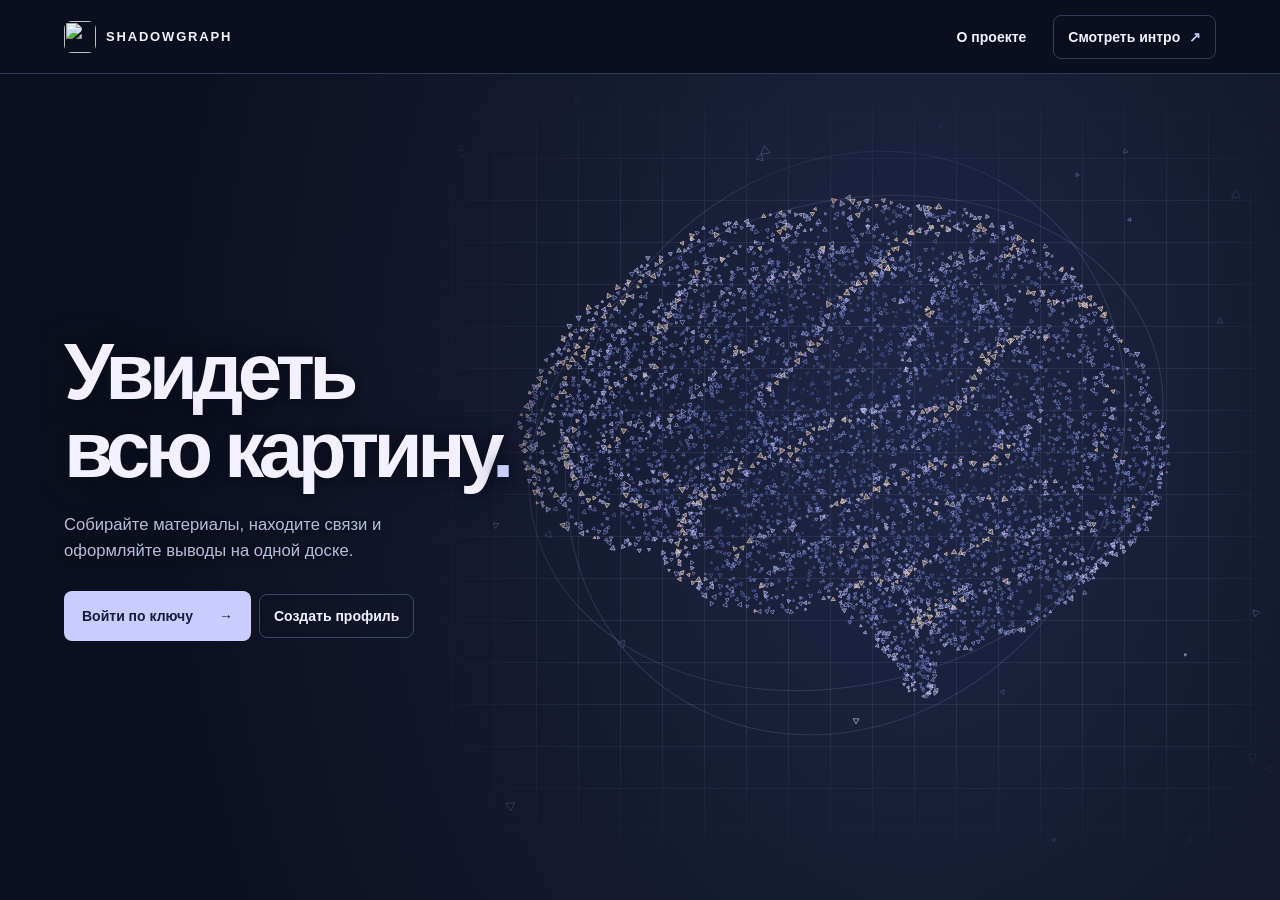
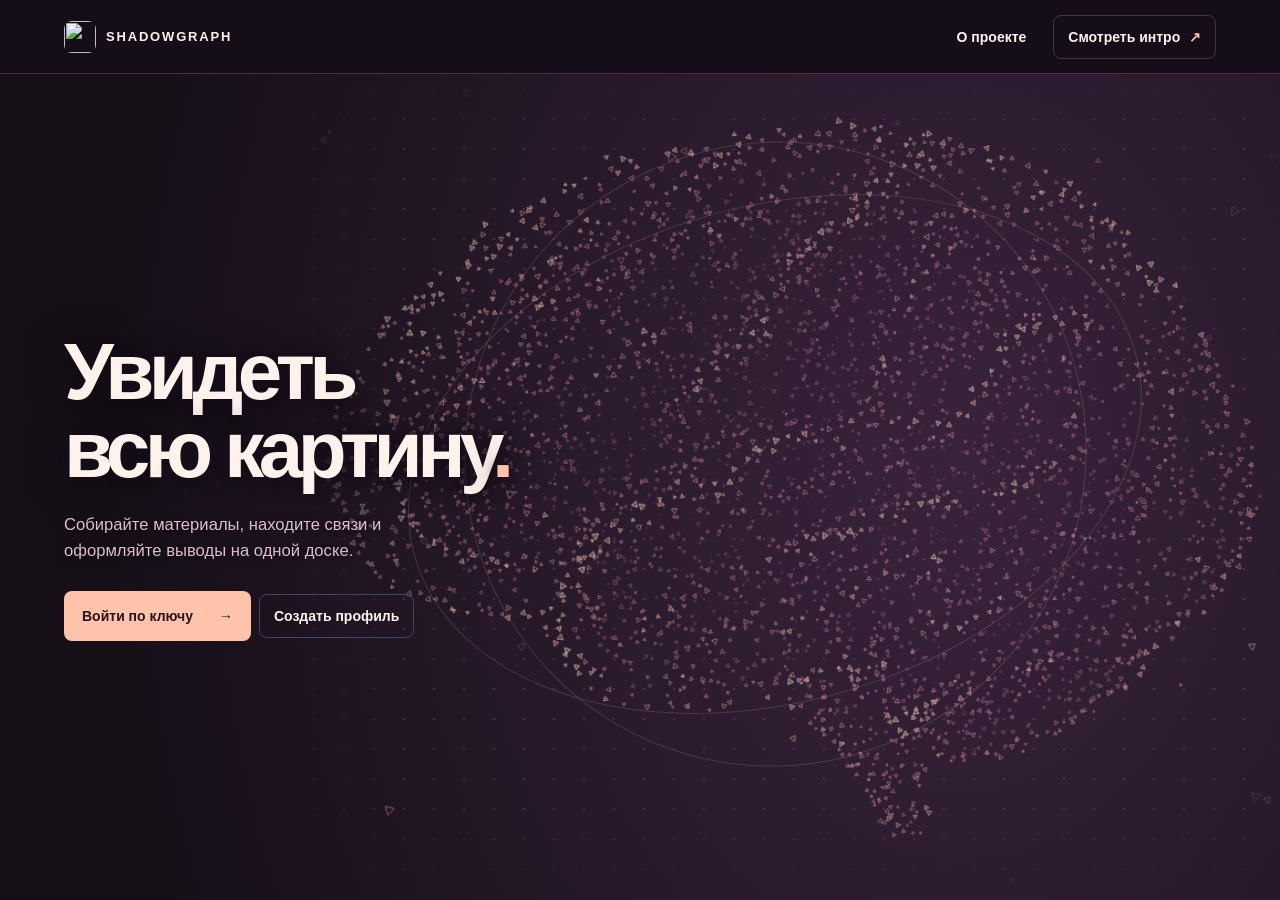
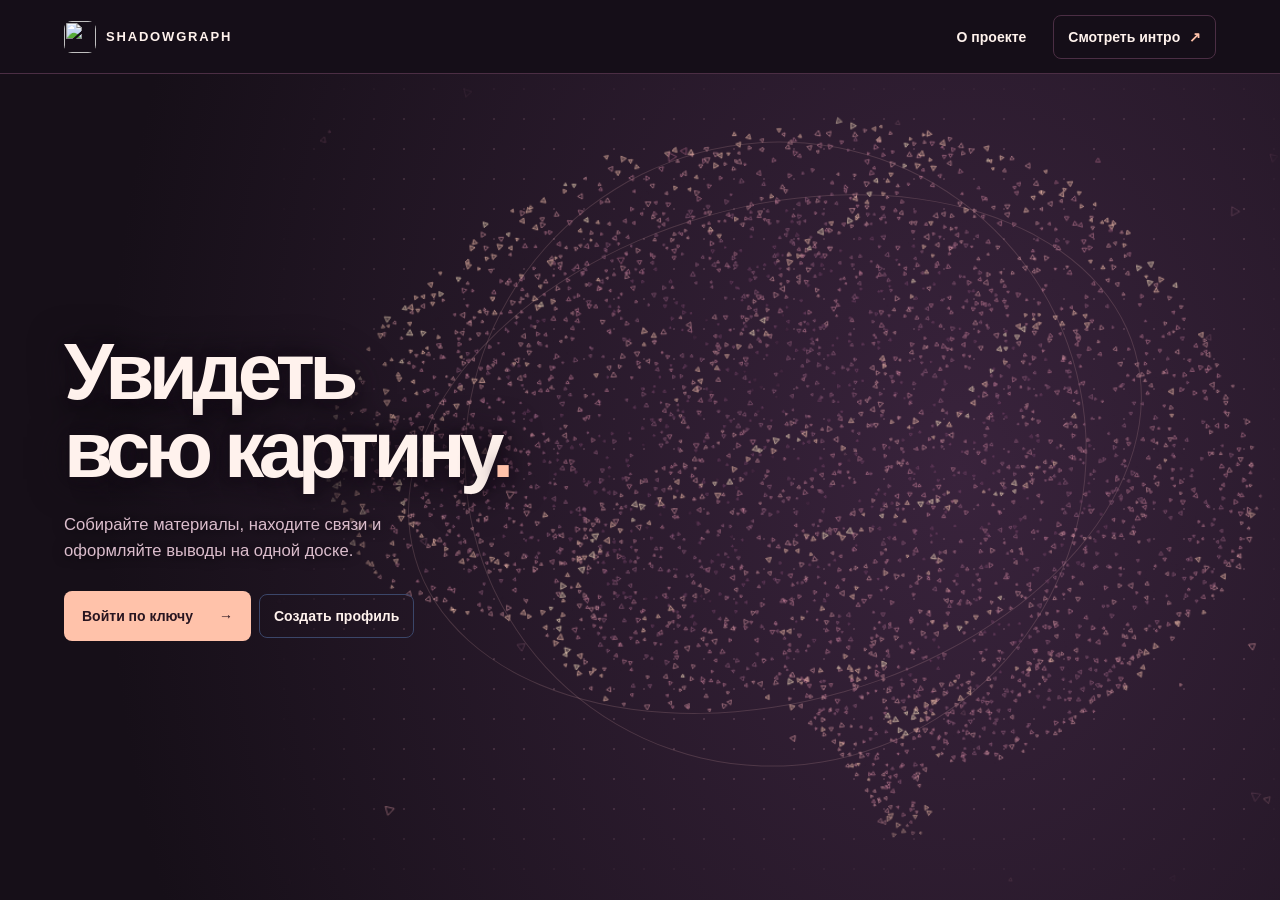
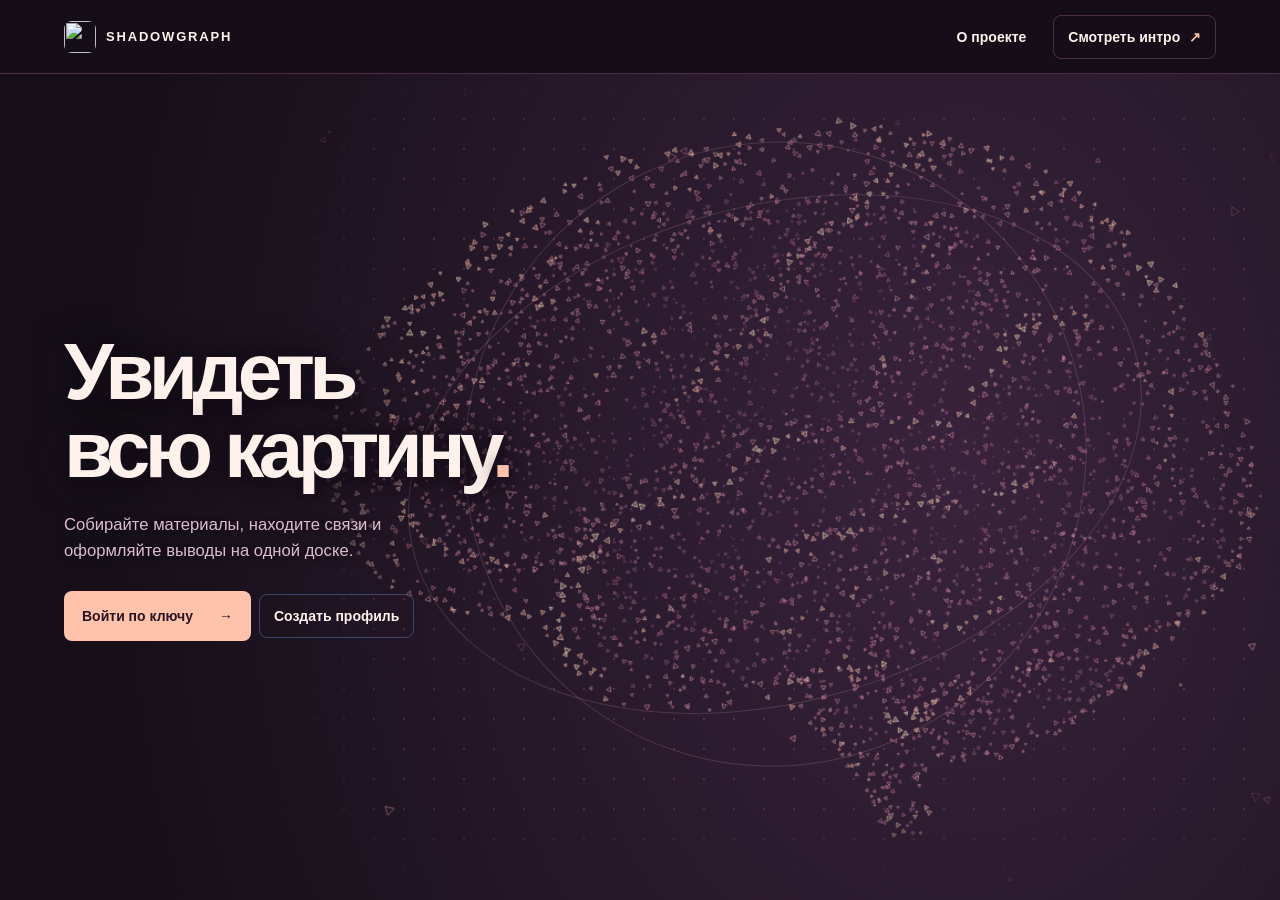
